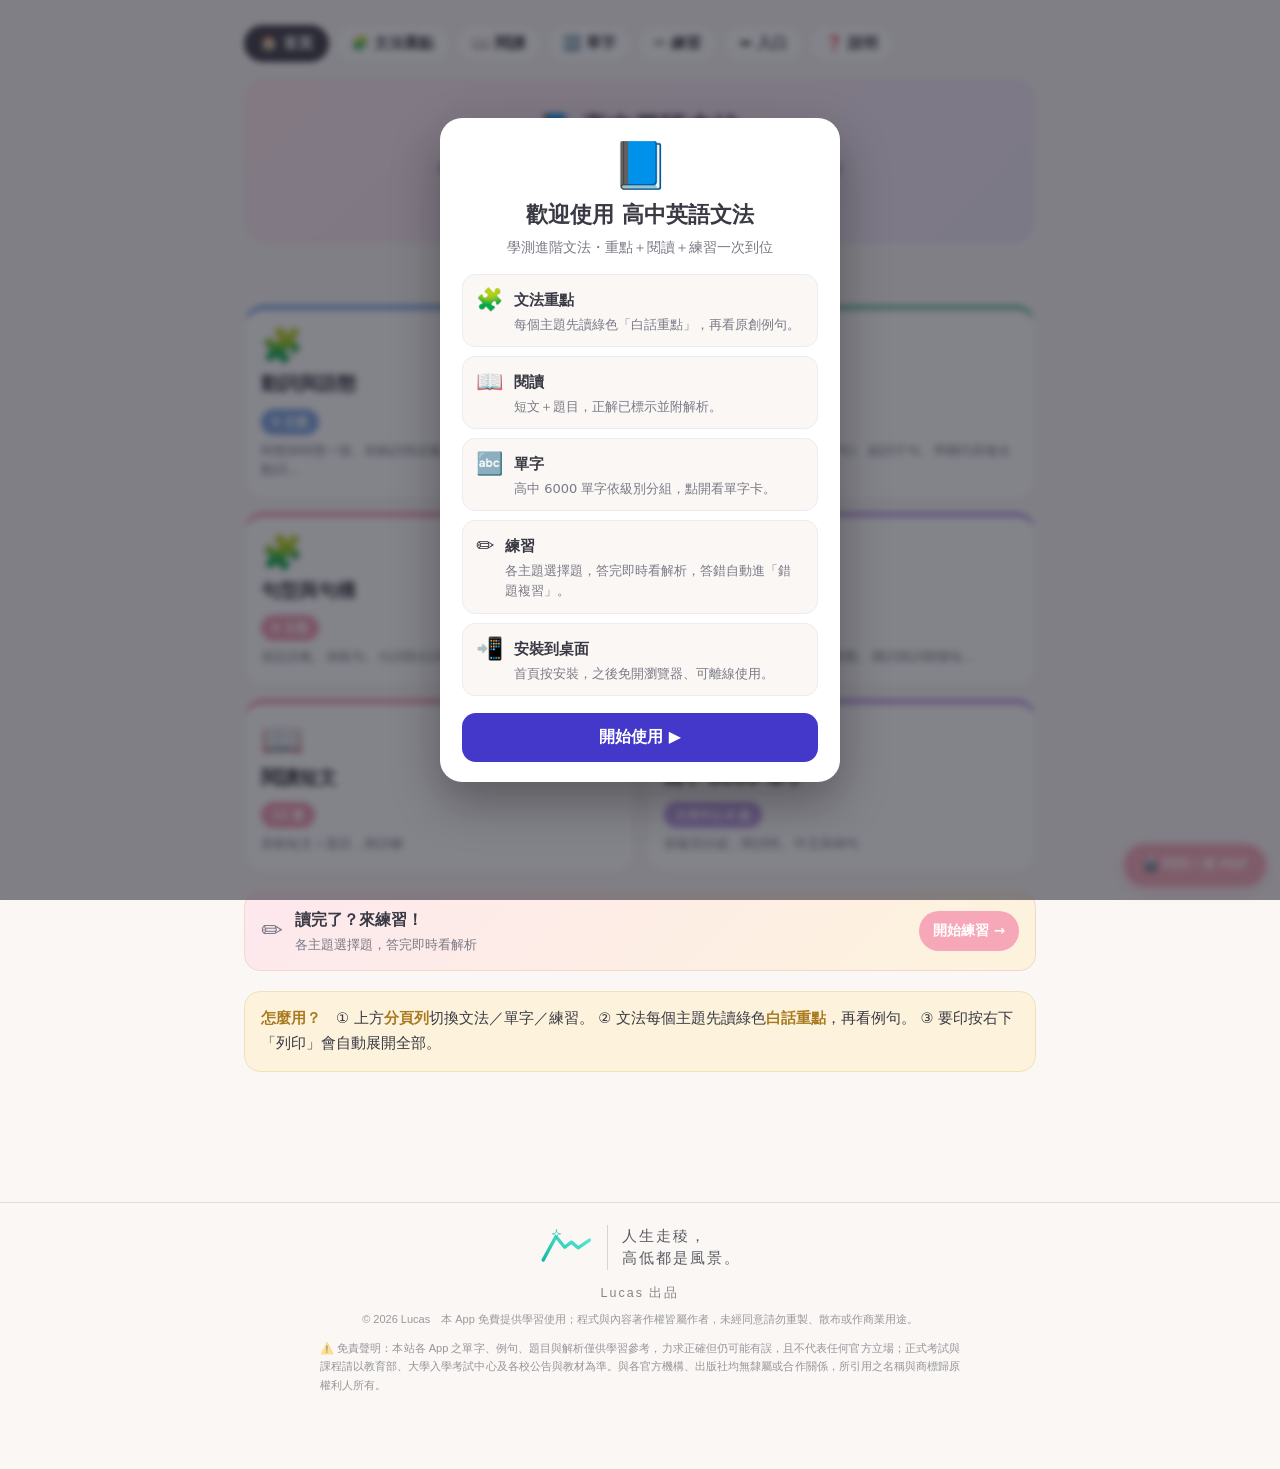
==== index.html @ 630ec519 "後台主進度定為「作答正確率」(寫死，不再靠不穩定的 fallback) Co-Authored-By: Claude Opus 4.8 (1M context) <noreply@anthropic." ====
<!DOCTYPE html>
<html lang="zh-Hant">
<head>
<meta charset="UTF-8">
<meta name="viewport" content="width=device-width, initial-scale=1.0, viewport-fit=cover">
<meta name="theme-color" content="#4338ca">
<link rel="manifest" href="manifest.json">
<meta name="apple-mobile-web-app-capable" content="yes">
<meta name="mobile-web-app-capable" content="yes">
<meta name="apple-mobile-web-app-title" content="高中英語文法">
<link rel="apple-touch-icon" href="apple-touch-icon.png">
<link rel="icon" type="image/png" sizes="192x192" href="icon-192.png">
<title>高中英語文法</title>
<style>
  :root{
    --pink:#f7a8b8; --pink-bg:#fde8ee; --mint:#a8d8c8; --mint-bg:#e4f4ee;
    --blue:#a8c8f0; --blue-bg:#e6eefb; --yellow:#f5d488; --yellow-bg:#fdf3dc;
    --purple:#c9b6e4; --purple-bg:#efe8f8; --ink:#3a3a44; --soft:#7a7a86;
    --line:#ececf0; --card:#ffffff; --bg:#faf7f5;
  }
  *{box-sizing:border-box;-webkit-tap-highlight-color:transparent}
  body{margin:0;background:var(--bg);color:var(--ink);
    font-family:-apple-system,"PingFang TC","Microsoft JhengHei",system-ui,sans-serif;
    line-height:1.75;font-size:16px}
  .wrap{max-width:820px;margin:0 auto;padding:16px 14px calc(80px + env(safe-area-inset-bottom))}
  header.top{text-align:center;padding:26px 16px 20px;
    background:linear-gradient(135deg,var(--pink-bg),var(--purple-bg));
    border-radius:22px;margin-bottom:16px;border:1px solid var(--line)}
  header.top h1{margin:0 0 6px;font-size:26px;letter-spacing:.5px}
  header.top p{margin:2px 0;color:var(--soft);font-size:14px}
  .src{display:inline-block;margin-top:8px;background:#fff;border:1px solid var(--line);
    border-radius:999px;padding:4px 14px;font-size:12.5px;color:var(--soft)}
  .howto{background:var(--yellow-bg);border:1px solid #f0e2b8;border-radius:16px;
    padding:14px 16px;margin-bottom:20px;font-size:14.5px}
  .howto b{color:#a8791e}
  /* section nav */
  nav.toc{display:flex;flex-wrap:wrap;gap:8px;margin-bottom:22px;justify-content:center}
  nav.toc a{text-decoration:none;color:var(--ink);font-size:14px;font-weight:600;
    padding:7px 15px;border-radius:999px;border:1px solid var(--line);background:#fff}
  nav.toc a.g{background:var(--blue-bg)} nav.toc a.p{background:var(--mint-bg)}
  nav.toc a.ph{background:var(--pink-bg)} nav.toc a.v{background:var(--purple-bg)}
  section{margin-bottom:30px}
  .sec-head{display:flex;align-items:center;gap:10px;margin:0 0 14px;padding-bottom:8px;
    border-bottom:3px solid var(--line)}
  .sec-head .ic{font-size:24px}
  .sec-head h2{margin:0;font-size:21px}
  .sec-head .cnt{margin-left:auto;font-size:12.5px;color:var(--soft);
    background:#fff;border:1px solid var(--line);border-radius:999px;padding:3px 11px}
  /* point card = details */
  details.pt{background:var(--card);border:1px solid var(--line);border-radius:16px;
    margin-bottom:11px;overflow:hidden}
  details.pt>summary{list-style:none;cursor:pointer;padding:13px 15px;
    display:flex;align-items:center;gap:10px;font-weight:700;font-size:16.5px}
  details.pt>summary::-webkit-details-marker{display:none}
  .freq{font-size:12px;font-weight:800;color:#fff;border-radius:999px;
    padding:2px 9px;white-space:nowrap}
  .freq.hi{background:#e8788f} .freq.mid{background:#e0a94a} .freq.lo{background:#9db4cf}
  summary .arrow{margin-left:auto;color:var(--soft);transition:transform .2s;font-size:13px}
  details[open] summary .arrow{transform:rotate(90deg)}
  .body{padding:2px 15px 15px}
  .say{background:var(--mint-bg);border-left:4px solid var(--mint);border-radius:8px;
    padding:9px 12px;margin:6px 0 10px;font-size:15px}
  .say b{color:#3d8a70}
  .formula{font-family:"SF Mono",Consolas,monospace;background:#f4f2fb;border:1px dashed var(--purple);
    border-radius:8px;padding:8px 12px;margin:8px 0;font-size:14.5px;color:#5b4a82;font-weight:600}
  .eg{margin:8px 0;padding:9px 12px;background:#fff;border:1px solid var(--line);border-radius:10px;font-size:15px}
  .eg .en{font-size:15.5px}
  .eg .tag{display:inline-block;font-size:11px;color:var(--soft);background:#f5f5f8;
    border-radius:5px;padding:1px 7px;margin-right:6px;vertical-align:middle}
  .ans{background:#fff2b8;border-radius:5px;padding:0 5px;font-weight:800;color:#9a6b00}
  .zh{color:var(--soft);font-size:13.5px;display:block;margin-top:2px}
  .tip{font-size:13.5px;color:#b05b6b;margin-top:8px}
  .tip::before{content:"⚠️ ";}
  /* phrase & vocab tables */
  .grid{display:grid;grid-template-columns:1fr 1fr;gap:9px}
  .chip{background:#fff;border:1px solid var(--line);border-radius:11px;padding:9px 12px;font-size:14.5px}
  .chip b{font-size:15px}
  .chip .zh{margin-top:1px}
  .grp-title{font-weight:800;margin:18px 0 9px;font-size:15px;color:var(--soft)}
  /* phrase / vocab card with example */
  .pcard{background:#fff;border:1px solid var(--line);border-radius:13px;padding:11px 13px;margin-bottom:10px}
  .pterm{font-weight:700;font-size:16px;margin-bottom:5px;display:flex;align-items:baseline;gap:8px;flex-wrap:wrap}
  .pterm .zh{font-size:13.5px;font-weight:500;color:var(--soft);margin:0}
  .pterm .n{font-size:11px;font-weight:800;color:#c98aa0;margin-left:auto}
  .pcard .eg{margin:0;background:var(--pink-bg);border:none;border-left:3px solid var(--pink)}
  .pcard.v .eg{background:var(--purple-bg);border-left-color:var(--purple)}
  .pcard .eg .en{font-size:14.8px}
  .pos{font-size:11px;color:#7a9bd0;font-weight:700;border:1px solid #cfe0f5;border-radius:5px;padding:0 6px;margin-left:2px}
  .ext{font-size:12.5px;color:#8a7bb0;margin-top:5px}
  .ext::before{content:"💡 延伸：";font-weight:700}
  /* compact hard-word list */
  .wlist{display:grid;grid-template-columns:1fr 1fr;gap:8px}
  .wcard{background:#fff;border:1px solid var(--line);border-radius:11px;padding:8px 11px}
  .wcard .wh{display:flex;align-items:baseline;gap:6px;flex-wrap:wrap}
  .wcard .w{font-weight:800;font-size:15.5px}
  .wcard .wp{font-size:11px;color:#7a9bd0;font-weight:700;border:1px solid #cfe0f5;border-radius:4px;padding:0 4px}
  .wcard .wz{font-size:13.8px}
  .wcard .wsrc{margin-left:auto;font-size:10.5px;color:var(--soft);white-space:nowrap}
  .wcard .star{color:#e8788f;font-weight:800}
  .wcard .wex{font-size:12.8px;color:var(--soft);margin-top:3px;font-style:italic;line-height:1.5}
  .cmp{background:var(--blue-bg);border:1px solid #cfe0f5;border-radius:12px;padding:11px 14px;margin-bottom:14px;font-size:14px}
  .cmp b{color:#4a72b0}
  @media(max-width:520px){.wlist{grid-template-columns:1fr}}
  footer{text-align:center;color:var(--soft);font-size:12.5px;margin-top:30px;
    padding-top:16px;border-top:1px solid var(--line)}
  .printbtn{position:fixed;right:14px;bottom:14px;z-index:9;background:var(--pink);
    color:#fff;border:none;border-radius:999px;padding:12px 18px;font-size:14px;font-weight:700;
    box-shadow:0 4px 14px rgba(247,168,184,.5);cursor:pointer}
  @media(max-width:520px){.grid{grid-template-columns:1fr}}
  /* tabbed navigation */
  .tabbar{position:sticky;top:0;z-index:20;display:flex;gap:6px;padding:9px 6px;margin:0 -6px 6px;
    background:rgba(250,247,245,.93);backdrop-filter:blur(10px);-webkit-backdrop-filter:blur(10px);
    border-bottom:1px solid var(--line);overflow-x:auto;scrollbar-width:none}
  .tabbar::-webkit-scrollbar{display:none}
  .tabbar button{flex:0 0 auto;border:1.5px solid var(--line);background:#fff;border-radius:999px;
    padding:8px 15px;font-size:14.5px;font-weight:700;color:var(--ink);cursor:pointer;white-space:nowrap;
    font-family:inherit;transition:all .15s}
  .tabbar button.active{color:#fff;border-color:transparent}
  .tabbar button.active[data-view="home"]{background:var(--ink)}
  .tabbar button.active[data-view="gram"]{background:#7aa5e0}
  .tabbar button.active[data-view="pattern"]{background:#6cbfa4}
  .tabbar button.active[data-view="phrase"]{background:#ef9bb0}
  .tabbar button.active[data-view="vocab"]{background:#b79ae0}
  .view{display:none;animation:fade .25s ease}
  .view.active{display:block}
  @keyframes fade{from{opacity:0;transform:translateY(6px)}to{opacity:1;transform:none}}
  @media(prefers-reduced-motion:reduce){.view{animation:none}}
  .cats{display:grid;grid-template-columns:1fr 1fr;gap:13px;margin-top:20px}
  .cat-tile{border:1px solid var(--line);border-radius:20px;padding:18px 16px;cursor:pointer;background:#fff;
    display:flex;flex-direction:column;gap:6px;transition:transform .13s,box-shadow .13s}
  .cat-tile:hover,.cat-tile:focus-visible{transform:translateY(-4px);box-shadow:0 10px 24px rgba(0,0,0,.08);outline:none}
  .cat-tile .ci{font-size:34px;line-height:1}
  .cat-tile h3{margin:0;font-size:18.5px}
  .cat-tile .cd{margin:0;font-size:12.6px;color:var(--soft);line-height:1.55}
  .cat-tile .badge{align-self:flex-start;font-size:11.5px;font-weight:800;border-radius:999px;padding:3px 11px;color:#fff;margin-top:2px}
  .t-gram{border-top:5px solid #7aa5e0}   .t-gram .badge{background:#7aa5e0}
  .t-pattern{border-top:5px solid #6cbfa4}.t-pattern .badge{background:#6cbfa4}
  .t-phrase{border-top:5px solid #ef9bb0} .t-phrase .badge{background:#ef9bb0}
  .t-vocab{border-top:5px solid #b79ae0}  .t-vocab .badge{background:#b79ae0}
  .backtop{display:inline-block;margin:18px auto 0;color:var(--soft);font-size:13.5px;
    border:1px solid var(--line);border-radius:999px;padding:7px 16px;background:#fff;cursor:pointer;font-family:inherit}
  @media(max-width:400px){.cats{grid-template-columns:1fr}}

  /* ====== 練習模式 ====== */
  .tabbar button.active[data-view="practice"]{background:#e8899f}
  .pr-cta{display:flex;align-items:center;gap:12px;background:linear-gradient(135deg,var(--pink-bg),var(--yellow-bg));
    border:1px solid #f0d9c8;border-radius:16px;padding:14px 16px;margin:18px 0 6px;cursor:pointer}
  .pr-cta .pi{font-size:26px}
  .pr-cta b{font-size:15.5px}.pr-cta span{font-size:12.5px;color:var(--soft);display:block}
  .pr-cta .go{margin-left:auto;background:var(--pink);color:#fff;border-radius:999px;padding:8px 14px;font-weight:800;font-size:13.5px;white-space:nowrap}
  .pr-note{background:#fff;border:1px dashed var(--pink);border-radius:14px;padding:12px 15px;margin:0 0 16px;font-size:14px;display:flex;align-items:center;gap:10px}
  .pr-note button{margin-left:auto;background:var(--pink);color:#fff;border:none;border-radius:999px;padding:8px 15px;font-weight:800;cursor:pointer;font-family:inherit;font-size:13.5px;white-space:nowrap}
  .prcats{display:grid;grid-template-columns:1fr;gap:11px;margin-top:8px}
  .prcat{display:flex;align-items:center;gap:13px;background:#fff;border:1px solid var(--line);border-radius:16px;padding:15px 15px;cursor:pointer;border-left:6px solid var(--pink)}
  .prcat .pci{font-size:28px}.prcat h3{margin:0;font-size:17px}.prcat .pcn{font-size:12.5px;color:var(--soft)}
  .prcat .arrowr{margin-left:auto;color:var(--soft);font-weight:800}
  .units{display:grid;grid-template-columns:1fr 1fr;gap:11px;margin-top:6px}
  .unit{background:#fff;border:1px solid var(--line);border-radius:15px;padding:14px;cursor:pointer;position:relative}
  .unit h4{margin:0 0 3px;font-size:16px}.unit .ur{font-size:12px;color:var(--soft)}
  .unit .done{position:absolute;top:10px;right:12px;font-size:12px;font-weight:800;color:var(--ok)}
  .unit.finished{border-color:#b8e6d2;background:var(--ok-bg)}
  .prog{height:8px;background:var(--line);border-radius:999px;overflow:hidden;margin-bottom:4px}
  .prog>i{display:block;height:100%;background:var(--pink);width:0;transition:width .3s}
  .pmeta{display:flex;justify-content:space-between;font-size:12.5px;color:var(--soft);margin-bottom:12px}
  .passage{background:var(--yellow-bg);border:1px solid #f0e2b8;border-radius:14px;padding:12px 14px;margin-bottom:14px;font-size:14.3px;line-height:1.75;max-height:clamp(160px,44vh,420px);overflow:auto}
  .passage .pg{font-size:11.5px;color:#a8791e;font-weight:800;margin-bottom:5px}
  .qcard{background:#fff;border:1px solid var(--line);border-radius:18px;padding:16px;margin-bottom:14px}
  .qtag{display:inline-block;font-size:11px;font-weight:700;color:var(--soft);background:#f4f4f8;border-radius:6px;padding:2px 9px;margin-bottom:9px}
  .stem{font-size:16.5px;line-height:1.85;margin-bottom:6px}
  .opts{display:grid;gap:9px;margin-top:12px}
  .opt{display:flex;gap:10px;align-items:flex-start;background:#fff;border:1.5px solid var(--line);border-radius:13px;padding:11px 13px;cursor:pointer;font-size:15.5px;text-align:left;font-family:inherit;color:var(--ink);transition:all .12s}
  .opt:hover{border-color:var(--pink)}
  .opt .lab{font-weight:800;color:var(--soft);flex:0 0 auto}
  .opt.ok{border-color:var(--ok);background:var(--ok-bg)}.opt.ok .lab{color:var(--ok)}
  .opt.no{border-color:var(--no);background:var(--no-bg)}.opt.no .lab{color:var(--no)}
  .opt.sel{border-color:var(--pink);background:var(--pink-bg)}
  .opt.dis{cursor:default}
  .word{cursor:pointer;border-radius:3px;padding:0 1px}
  .word.marked{background:#ffe08a;box-shadow:inset 0 -2px 0 #f5c33b}
  .fb{margin-top:12px;border-radius:12px;padding:11px 13px;font-size:14.3px;display:none;line-height:1.7}
  .fb.show{display:block}
  .fb.good{background:var(--ok-bg);border:1px solid #b8e6d2}.fb.bad{background:var(--no-bg);border:1px solid #f6c6d0}
  .fb .kp{font-weight:800;font-size:12.5px;color:var(--soft);margin-bottom:3px}
  .btnrow{display:flex;gap:10px;margin-top:14px}
  .btn{flex:1;border:none;border-radius:14px;padding:14px;font-size:16px;font-weight:800;cursor:pointer;font-family:inherit}
  .btn.primary{background:var(--pink);color:#fff}
  .btn.ghost{background:#fff;border:1px solid var(--line);color:var(--ink);flex:0 0 auto;padding:14px 18px}
  .scorebox{text-align:center;background:#fff;border:1px solid var(--line);border-radius:20px;padding:22px;margin-bottom:16px}
  .scorebox .big{font-size:42px;font-weight:900;color:var(--pink)}.scorebox .sub{color:var(--soft);font-size:14px}
  .rev{background:#fff;border:1px solid var(--line);border-radius:14px;padding:13px 14px;margin-bottom:10px}
  .rev .rh{display:flex;gap:8px;align-items:center;font-size:14px;margin-bottom:5px}
  .rev .mark{font-weight:900}.rev .mark.ok{color:var(--ok)}.rev .mark.no{color:var(--no)}
  .rev .rq{font-size:15px;margin:4px 0}.rev .ra{font-size:13.5px;color:var(--soft)}
  .rev .rex{font-size:13.8px;background:var(--blue-bg);border-radius:9px;padding:9px 11px;margin-top:7px;line-height:1.7}
  .rev .kp{font-size:11.5px;font-weight:800;color:var(--soft);margin-bottom:3px}
  .empty{text-align:center;color:var(--soft);padding:36px 20px;font-size:15px}
  .toast{position:fixed;left:50%;bottom:24px;transform:translateX(-50%);background:var(--ink);color:#fff;padding:10px 18px;border-radius:999px;font-size:14px;opacity:0;transition:opacity .3s;pointer-events:none;z-index:50}
  .toast.show{opacity:.95}
  .topbar{display:flex;align-items:center;gap:10px;margin-bottom:12px;min-height:38px}
  .topbar h2{font-size:18px;margin:0}
  .back{border:1px solid var(--line);background:#fff;border-radius:999px;padding:9px 16px;min-height:40px;font-size:14px;font-weight:700;cursor:pointer;font-family:inherit;color:var(--ink);white-space:nowrap}
  .back:hover{background:var(--pink-bg)}
  body.quizzing .tabbar{display:none}
  :root{--ok:#4bb48a;--ok-bg:#e2f5ec;--no:#e8788f;--no-bg:#fdeaee}
  @media print{.pr-cta,.pr-note,#v-practice{display:none!important}}

  /* ---- print ---- */
  @media print{
    .tabbar{display:none!important} .view{display:block!important} .cats{display:none!important} .backtop{display:none!important}
    body{background:#fff;font-size:11.5pt;line-height:1.5}
    .wrap{max-width:100%;padding:0}
    .printbtn,nav.toc{display:none!important}
    header.top{background:none;border:none;border-bottom:2px solid #000;border-radius:0;padding:6px 0 10px}
    .howto{background:none;border:1px solid #999}
    details.pt{break-inside:avoid;border:1px solid #bbb;border-radius:6px;margin-bottom:7px}
    details.pt>summary .arrow{display:none}
    .body{display:block!important}
    .say{background:#f2f2f2;border-left:3px solid #777}
    .formula{background:#f6f6f6;border:1px dashed #999;color:#000}
    .ans{background:none;text-decoration:underline;text-decoration-thickness:2px}
    section{break-inside:auto} .sec-head{break-after:avoid}
    .freq{color:#000;background:none!important;border:1px solid #000}
  }
  #installBar:empty{display:none}
  #installBar .install-btn{display:block;width:100%;border:0;border-radius:14px;padding:13px 15px;font-size:15px;font-weight:800;cursor:pointer;background:#e84393;color:#fff;box-shadow:0 6px 16px rgba(232,67,147,.32)}
  #installBar .install-btn.sec{background:#fde8ee;color:#c62b72}
  #installBar .install-tip{background:#fff7e6;border:1px solid #ffe0a3;border-radius:14px;padding:13px;font-size:13px;line-height:1.85;color:#5a4a1a}
  #installBar .install-x{display:inline-block;margin-top:6px;color:#c62b72;font-weight:800;cursor:pointer}
  .wtap{cursor:pointer;border-radius:3px;transition:background .15s}
  .wtap:active{background:#ffe9a8}
  .wtap.wdone{background:#fff2c9;box-shadow:inset 0 -2px 0 #f5c518}
  .wtip{font-size:12px;color:var(--soft);background:#fffbe9;border:1px dashed #ecd98a;border-radius:9px;padding:6px 9px;margin-bottom:10px}
  .qcard .opt{cursor:pointer}
  .qcard .opt.sel{border-color:var(--blue);background:#eef2ff;font-weight:700}
  .rd-check{width:100%;border:0;border-radius:13px;padding:13px;font-size:15px;font-weight:800;color:#fff;background:#27ae60;cursor:pointer;margin:6px 0 4px;font-family:inherit}
  .rd-score{text-align:center;font-weight:800;color:#1e8e4e;background:#e7f8ee;border-radius:12px;padding:12px;margin:6px 0 4px;font-size:14.5px}

  #installBar:empty{display:none}
  #installBar .install-btn{display:block;width:100%;border:0;border-radius:14px;padding:13px 15px;font-size:15px;font-weight:800;cursor:pointer;background:#4338ca;color:#fff;box-shadow:0 6px 16px rgba(67,56,202,.28)}
  #installBar .install-btn.sec{background:#e6e6fb;color:#3f38b8}
  #installBar .install-tip{background:#fff7e6;border:1px solid #ffe0a3;border-radius:14px;padding:13px;font-size:13px;line-height:1.85;color:#5a4a1a}
  #installBar .install-x{display:inline-block;margin-top:6px;color:#3f38b8;font-weight:800;cursor:pointer}

  .helpbtn{flex:0 0 auto;border:1.5px solid var(--line);background:#fff;border-radius:999px;padding:8px 13px;font-size:14.5px;font-weight:700;color:var(--ink);cursor:pointer;font-family:inherit}
  .wc-overlay{position:fixed;inset:0;background:rgba(30,30,42,.55);-webkit-backdrop-filter:blur(3px);backdrop-filter:blur(3px);z-index:100;display:none;align-items:center;justify-content:center;padding:18px}
  .wc-overlay.show{display:flex}
  .wc-card{background:#fff;border-radius:22px;max-width:400px;width:100%;padding:24px 22px 20px;box-shadow:0 20px 50px rgba(0,0,0,.32);max-height:88vh;overflow:auto;animation:wcIn .25s ease}
  @keyframes wcIn{from{opacity:0;transform:translateY(12px) scale(.98)}to{opacity:1;transform:none}}
  .wc-emoji{font-size:46px;text-align:center;line-height:1}
  .wc-card h2{text-align:center;margin:8px 0 2px;font-size:22px}
  .wc-sub{text-align:center;color:var(--soft);font-size:14px;margin-bottom:16px;line-height:1.5}
  .wc-step{display:flex;gap:11px;align-items:flex-start;background:var(--bg);border:1px solid var(--line);border-radius:13px;padding:11px 13px;margin-bottom:9px}
  .wc-step .wc-i{font-size:22px;flex:0 0 auto;line-height:1.3}
  .wc-step b{font-size:15px}.wc-step>div>div{font-size:13px;color:var(--soft);line-height:1.55;margin-top:1px}
  .wc-start{width:100%;border:0;border-radius:14px;padding:14px;font-size:16px;font-weight:800;color:#fff;background:#4338ca;cursor:pointer;margin-top:8px;font-family:inherit}
</style>
</head>
<body>
<div class="wrap">
<div class="tabbar">
  <button data-view="home">🏠 首頁</button>
  <button data-view="gram">🧩 文法重點</button>
  <button data-view="reading">📖 閱讀</button>
  <button data-view="vocab">🔤 單字</button>
  <button data-view="practice">✏️ 練習</button>
  <button class="helpbtn" onclick="location.href='https://fullmodel-star.github.io/english-hub/'" aria-label="回入口">⬅ 入口</button>
  <button class="helpbtn" onclick="showWelcome()" aria-label="使用說明">❓ 說明</button>
</div>
<div class="wc-overlay" id="welcome"><div class="wc-card"><div class="wc-emoji">📘</div><h2>歡迎使用 高中英語文法</h2><div class="wc-sub">學測進階文法・重點＋閱讀＋練習一次到位</div><div class="wc-step"><span class="wc-i">🧩</span><div><b>文法重點</b><div>每個主題先讀綠色「白話重點」，再看原創例句。</div></div></div><div class="wc-step"><span class="wc-i">📖</span><div><b>閱讀</b><div>短文＋題目，正解已標示並附解析。</div></div></div><div class="wc-step"><span class="wc-i">🔤</span><div><b>單字</b><div>高中 6000 單字依級別分組，點開看單字卡。</div></div></div><div class="wc-step"><span class="wc-i">✏️</span><div><b>練習</b><div>各主題選擇題，答完即時看解析，答錯自動進「錯題複習」。</div></div></div><div class="wc-step"><span class="wc-i">📲</span><div><b>安裝到桌面</b><div>首頁按安裝，之後免開瀏覽器、可離線使用。</div></div></div><button class="wc-start" onclick="closeWelcome()">開始使用 ▶</button></div></div>

<div class="view active" id="v-home">
  <header class="top">
    <h1>📘 高中英語文法</h1>
    <p>學測進階文法 <b>18 主題</b>・每個主題白話重點＋原創例句＋即時練習</p>
    <span class="src">內容 AI 原創・依高中課綱與學測範圍編寫・非任何出版社教材</span>
  </header>
  <div id="installBar" style="margin:10px 0"></div>
  <p style="text-align:center;color:var(--soft);font-size:14.5px;margin:2px 0 4px">👇 點一類開始複習</p>
  <div class="cats"><div class="cat-tile t-gram" data-view="gram" tabindex="0" role="button" aria-label="動詞與語態"><span class="ci">🧩</span><h3>動詞與語態</h3><span class="badge">5 主題</span><p class="cd">時態與時態一致、助動詞與語氣、進階被動語態、使役與感官動詞…</p></div><div class="cat-tile t-pattern" data-view="gram" tabindex="0" role="button" aria-label="子句"><span class="ci">🧩</span><h3>子句</h3><span class="badge">4 主題</span><p class="cd">名詞子句、形容詞子句(關係子句)、副詞子句、準關代與複合關代…</p></div><div class="cat-tile t-phrase" data-view="gram" tabindex="0" role="button" aria-label="句型與句構"><span class="ci">🧩</span><h3>句型與句構</h3><span class="badge">6 主題</span><p class="cd">假設語氣、倒裝句、分詞與分詞構句、比較句進階…</p></div><div class="cat-tile t-vocab" data-view="gram" tabindex="0" role="button" aria-label="詞類與用法"><span class="ci">🧩</span><h3>詞類與用法</h3><span class="badge">3 主題</span><p class="cd">主詞動詞一致、介系詞與慣用搭配、構詞與詞類變化…</p></div>
    <div class="cat-tile t-phrase" data-view="reading" tabindex="0" role="button" aria-label="閱讀"><span class="ci">📖</span><h3>閱讀短文</h3><span class="badge">12 篇</span><p class="cd">原創短文＋題目，附詳解</p></div>
    <div class="cat-tile t-vocab" data-view="vocab" tabindex="0" role="button" aria-label="單字">
      <span class="ci">🔤</span><h3>高中 6000 單字</h3><span class="badge">大考中心 6 級</span>
      <p class="cd">依級別分組，附詞性、中文與例句</p></div>
  </div>
  <div class="pr-cta" data-view="practice" tabindex="0" role="button">
    <span class="pi">✏️</span><div><b>讀完了？來練習！</b><span>各主題選擇題，答完即時看解析</span></div>
    <span class="go">開始練習 →</span>
  </div>
  <div class="howto" style="margin-top:20px">
    <b>怎麼用？</b>　① 上方<b>分頁列</b>切換文法／單字／練習。
    ② 文法每個主題先讀綠色<b>白話重點</b>，再看例句。
    ③ 要印按右下「列印」會自動展開全部。
  </div>
</div>

<div class="view" id="v-gram"><div id="gramBody"></div>
  <div style="text-align:center"><button class="backtop" data-view="home">🏠 回首頁</button></div></div>

<div class="view" id="v-reading"><div class="sec-head"><span class="ic">📖</span><h2>閱讀短文</h2><span class="cnt">12 篇</span></div><div class="cmp">點開每篇載入文章與題目，正解已標示並附解析。</div><div id="readingBody"></div><div style="text-align:center"><button class="backtop" data-view="home">🏠 回首頁</button></div></div>

<div class="view" id="v-vocab">
  <div class="sec-head"><span class="ic">🔤</span><h2>高中 6000 單字</h2><span class="cnt">6005 字</span></div>
  <div class="cmp">依大考中心 6 級分組，點開級別載入單字卡（含詞性、中文、例句）。</div>
  <div id="vocabBody"></div>
  <div style="text-align:center"><button class="backtop" data-view="home">🏠 回首頁</button></div></div>

<div class="view" id="v-practice"><div id="practiceBody"></div></div>

<button class="printbtn" onclick="window.print()">🖨️ 列印 / 存 PDF</button>
<div class="toast" id="toast"></div>
</div>
<script>(function(){if(window.EngReview)return;
var WK='engreview.wrong',VK='engreview.words',APP={"id": "enghs", "name": "高中英語文法"};
function load(k){try{return JSON.parse(localStorage.getItem(k)||'{}')}catch(e){return{}}}
function save(k,o){try{localStorage.setItem(k,JSON.stringify(o))}catch(e){}}
function hash(s){var h=0,i;for(i=0;i<s.length;i++){h=(h*31+s.charCodeAt(i))|0}return(h>>>0).toString(36)}
function now(){return Date.now()}
var BOX=[0,1,3,7,16,40];
function addWrong(r){var w=load(WK);var id=hash((r.app||APP.id)+'|'+r.stem+'|'+(r.options||[]).join('~'));var e=w[id]||{id:id,first:now(),n:0};
 e.app=r.app||APP.id;e.appName=r.appName||APP.name;e.cat=r.cat||'其他';e.stem=r.stem;e.options=r.options;e.your=r.your;e.ans=r.ans;e.expl=r.expl||'';
 e.box=0;e.streak=0;e.due=now();e.n=(e.n||0)+1;e.ts=now();w[id]=e;save(WK,w);}
function graded(id,ok){var w=load(WK),e=w[id];if(!e)return;if(ok){e.streak=(e.streak||0)+1;e.box=Math.min((e.box||0)+1,BOX.length-1);if(e.streak>=2){delete w[id];save(WK,w);return;}e.due=now()+BOX[e.box]*86400000;}else{e.streak=0;e.box=0;e.due=now();}e.ts=now();w[id]=e;save(WK,w);}
function addWord(word,zh,pos,cat){var v=load(VK),k=String(word||'').toLowerCase().trim();if(!k)return false;
 if(!v[k]){v[k]={word:word,zh:zh||'（待查）',pos:pos||'',app:APP.id,appName:APP.name,cat:cat||'',box:0,streak:0,due:now(),ts:now()};save(VK,v);return true;}
 else{if((!v[k].zh||v[k].zh==='（待查）')&&zh){v[k].zh=zh;save(VK,v);}return false;}}
function setWordZh(word,zh){var v=load(VK),k=String(word).toLowerCase();if(v[k]){v[k].zh=zh;v[k].box=0;save(VK,v);}}
function wordGraded(word,ok){var v=load(VK),k=String(word).toLowerCase(),e=v[k];if(!e)return;if(ok){e.streak=(e.streak||0)+1;e.box=Math.min((e.box||0)+1,BOX.length-1);if(e.streak>=2){e.mastered=1;}e.due=now()+BOX[e.box]*86400000;}else{e.streak=0;e.box=0;e.mastered=0;e.due=now();}save(VK,v);}
function removeWord(word){var v=load(VK);delete v[String(word).toLowerCase()];save(VK,v);}
function cnt(o,due){var n=0,k;for(k in o){if(!due||o[k].due<=now())n++;}return n;}
window.EngReview={app:APP,addWrong:addWrong,graded:graded,addWord:addWord,setWordZh:setWordZh,wordGraded:wordGraded,removeWord:removeWord,
 wrong:function(){return load(WK)},words:function(){return load(VK)},
 wrongCount:function(d){return cnt(load(WK),d)},wordCount:function(d){return cnt(load(VK),d)}};
})();</script>
<script>const DATA={"groups":[{"name":"動詞與語態","topics":[{"key":"tense","label":"時態與時態一致","qCount":35,"note":{"title":"時態與時態一致","summary":"英文的時態不只是「動作發生在何時」，更牽涉到「動作之間的先後」與「整句時態要彼此呼應」。本單元帶你掌握學測必考的六大重點：現在／過去完成進行式(has/had been V-ing)、敘述時態一致(sequence of tenses)、未來完成式(will have p.p.)、時間與條件副詞子句用『現在式』代替未來、過去完成與過去簡單的先後關係、以及 by the time 引導的時態搭配。只要抓住『主要子句決定基準時間，附屬子句配合它前後移動』這個核心觀念，時態就不再是死背，而是有邏輯可循。","sections":[{"h":"完成進行式:has / had been V-ing(強調『持續』)","body":"現在完成進行式 has/have been V-ing 用來強調一個動作『從過去某點持續到現在(且常常還在進行或剛結束)』，重點在『持續的過程或它造成的現在影響』。過去完成進行式 had been V-ing 則把這種持續往前推,表示『在過去某時間點之前,一直持續著的動作』。和單純完成式(has done)相比,完成進行式更凸顯『時間長度』與『持續性』。","examples":["I have been preparing for the exam since last month, so I feel exhausted. 我從上個月就一直在準備考試,所以覺得筋疲力盡。","She had been waiting for the bus for half an hour when it finally came. 公車終於來時,她已經等了半個小時。","My eyes hurt because I have been staring at the screen all day. 我的眼睛好痛,因為我一整天都盯著螢幕。"]},{"h":"敘述時態一致(Sequence of Tenses)","body":"當主要子句是過去式(said, told, thought, knew...)時,後面 that 子句的時態通常要『往過去挪一格』以保持一致:現在→過去(is→was)、現在完成/過去→過去完成(has done/did→had done)、will→would。但有一個重要例外:如果子句陳述的是『不變的真理、科學事實或習慣性事實』,則保留現在式。","examples":["He said that he was busy that day. 他說他那天很忙。(is→was)","The teacher told us that water boils at 100 degrees Celsius. 老師告訴我們水在攝氏一百度沸騰。(真理保留現在式)","She explained that she had already finished the project. 她解釋說她已經完成了那個專案。(過去完成表更早)"]},{"h":"未來完成式:will have + p.p.","body":"未來完成式 will have + 過去分詞,表示『到未來某個時間點之前,某動作已經完成』。常與 by + 未來時間、by the time + 現在式子句連用。若要強調到未來某點為止『持續了多久』,可用未來完成進行式 will have been V-ing。","examples":["By the time you arrive, I will have finished cooking dinner. 等你到的時候,我已經把晚餐煮好了。","By 2030, engineers will have built the new high-speed rail. 到二○三○年,工程師將已建好新的高速鐵路。","Next month, I will have been learning English for ten years. 到下個月,我學英文就滿十年了。"]},{"h":"時間/條件副詞子句:用現在式表未來","body":"在 when, before, after, until, as soon as, once(時間)以及 if, unless(條件)所引導的副詞子句中,即使指的是未來,也要用『現在簡單式』代替 will,用『現在完成式』代替 will have done。主要子句才用 will。這是台灣學生最常錯的地方——千萬別在這些子句裡放 will。","examples":["When he comes back, I will give him the message. 等他回來,我會把留言轉告他。(comes 不是 will come)","We won't start the meeting until everyone arrives. 大家都到之前,我們不會開始開會。","As soon as I have saved enough money, I will travel around the world. 一旦我存夠了錢,我就要環遊世界。"]},{"h":"過去完成 vs 過去簡單:標記先後","body":"當過去發生了兩件事,『先發生』的用過去完成式(had + p.p.),『後發生』的用過去簡單式,藉此清楚標記時間先後。常見連接詞:before, after, when, by the time。若用 before/after 已經明確點出先後,有時可省略過去完成而全用過去式,但『先發生的動作若要強調在前』仍以過去完成最保險。","examples":["When I got to the platform, the train had already left. 我到月台時,火車已經開走了。(火車先走)","She had studied French before she moved to Paris. 她搬到巴黎之前就學過法文了。","After the guests had left, we cleaned up the living room. 客人離開後,我們清理了客廳。"]},{"h":"by the time 的時態搭配","body":"by the time(到...的時候)引導的是時間副詞子句,規則要看主要子句指向過去還是未來:(1)談未來:by the time 子句用『現在式』,主要子句用『未來完成式 will have done』。(2)談過去:by the time 子句用『過去簡單式』,主要子句用『過去完成式 had done』。掌握『子句時態較單純,主要子句用完成式表更早完成』即可。","examples":["By the time the movie starts, we will have bought the popcorn. 電影開演前,我們就會買好爆米花。(未來)","By the time the firefighters arrived, the house had burned down. 消防員抵達時,房子已經燒毀了。(過去)","By the time you finish high school, you will have taken dozens of exams. 你高中畢業前,將已經考過幾十次試。"]}],"mistakes":["誤:When he will come, I will tell him. → 正:When he comes, I will tell him.(時間副詞子句用現在式代替未來)","誤:By the time we arrived, the concert already started. → 正:By the time we arrived, the concert had already started.(過去兩動作,先發生的用過去完成式)","誤:He said that the sun rose in the east. → 正:He said that the sun rises in the east.(不變真理保留現在式,不隨主句變過去)","誤:I have waited for two hours and I am still tired. → 正:I have been waiting for two hours.(強調持續過程用完成進行式)","誤:By next year I will finish this course. → 正:By next year I will have finished this course.(by + 未來時間點,表已完成用未來完成式)"],"tip":"口訣:『主句作主,子句配合;when/if 裡不放 will,先發生的加 had。』——主要子句定基準,附屬子句往前後靠。","topicKey":"tense"}},{"key":"modal","label":"助動詞與語氣","qCount":33,"note":{"title":"助動詞與語氣","summary":"助動詞不只表能力或義務，更是英語中「說話者態度」的核心工具。本單元聚焦兩大主軸：一是用 must / may / might / can't 對現在與過去做「推測」，其中過去推測要用「助動詞 + have + p.p.」；二是用 should have / must have / needn't have 表達過去的「後悔、責備與其實不必」。此外整理易混淆的 would rather（+過去式假設）、had better（勸告警告）、used to vs be/get used to（過去習慣 vs 習慣於），以及 need 與 dare 的助動詞用法。掌握這些，就能精準表達確定程度與情緒語氣，是學測文法與閱讀的高頻考點。","sections":[{"h":"一、對「現在」的推測：must / may / might / can't be","body":"依把握程度由高到低：must be（一定是，肯定推測）＞may/might be（可能是，不確定）＞can't be（不可能是，否定推測）。注意否定的肯定推測用 can't，而非 mustn't；mustn't 是「禁止」，不是推測。這些後面都接原形動詞或 be。","examples":["The office is dark; everyone must be gone. 辦公室黑漆漆的，大家一定都走了。","She isn't answering — she may be in a meeting. 她沒接電話，可能正在開會。","That can't be his real name; it sounds fake. 那不可能是他的真名，聽起來很假。"]},{"h":"二、對「過去」的推測：助動詞 + have + p.p.","body":"要推測「過去發生的事」，就把 be 換成 have + 過去分詞：must have p.p.（過去一定…）、may/might have p.p.（過去可能…）、can't have p.p.（過去不可能…）。這是學測最愛考的結構，關鍵在於句中通常有過去的線索（如已完成的動作、殘留的證據）。","examples":["The ground is wet; it must have rained last night. 地面是濕的，昨晚一定下過雨。","He might have missed the bus; that's why he's late. 他可能沒趕上公車，所以才遲到。","She can't have finished the whole book in one hour. 她不可能一小時就讀完整本書。"]},{"h":"三、後悔與責備：should have / needn't have / must have p.p.","body":"should have + p.p. 表「過去該做卻沒做」（懊悔或責備）；shouldn't have + p.p. 表「過去不該做卻做了」；needn't have + p.p. 表「過去做了其實不必做的事」。三者都在檢討已經發生、無法改變的過去，情緒色彩濃厚。","examples":["You should have studied harder for the test. 你考試前該更用功的。","I shouldn't have said those hurtful words. 我不該說那些傷人的話。","You needn't have bought so much; we already had food. 你不必買那麼多，我們本來就有食物了。"]},{"h":"四、選擇與勸告：would rather、had better","body":"would rather + 原形＝寧願（做某事）；表達對「別人」的期望時用 would rather + 主詞 + 過去式（假設語氣），如 I'd rather you didn't。had better + 原形＝最好（帶勸告與警告），否定為 had better not；常搭配 or 表「否則」。兩者都是助動詞片語，後接原形。","examples":["I would rather walk than wait for the late bus. 我寧願走路也不要等誤點的公車。","I'd rather you didn't tell anyone about this. 我寧願你別把這件事告訴任何人。","You'd better hurry, or you'll be late for class. 你最好快一點，否則上課要遲到了。"]},{"h":"五、過去習慣 vs 習慣於：used to、be/get used to","body":"used to + 原形＝過去經常（現在已不然），否定 didn't use to；be used to + V-ing/名詞＝已經習慣於某狀態；get/become used to + V-ing＝逐漸習慣。關鍵差異：used to 後接原形講「過去的習慣」，而 be used to 的 to 是介系詞，後接動名詞講「適應、習慣」。","examples":["I used to play basketball every day after school. 我以前放學後每天打籃球。","She is used to studying late at night. 她已經習慣熬夜念書。","It takes time to get used to a new environment. 適應新環境需要時間。"]},{"h":"六、need 與 dare 的助動詞用法","body":"need 與 dare 可作助動詞（主要用於否定與疑問）：needn't + 原形＝不必；needn't have + p.p.＝過去其實不必；dare not / daren't + 原形＝不敢。它們也能當一般動詞（need to、dare to），但作助動詞時後面直接接原形、不加 to。","examples":["You needn't worry; everything is under control. 你不必擔心，一切都在掌握中。","He dared not look his father in the eye. 他不敢正視父親的眼睛。","We needn't have rushed; the train was delayed anyway. 我們其實不必趕，火車反正誤點了。"]}],"mistakes":["誤：It must rained last night. → 正：It must have rained last night.（推測過去要用 must have + p.p.，不能只加過去式）","誤：He can't be at school yesterday. → 正：He can't have been at school yesterday.（過去的否定推測用 can't have p.p.）","誤：I'm used to get up early.／She used to getting up early. → 正：I'm used to getting up early.（習慣於接 V-ing）／She used to get up early.（過去習慣接原形）","誤：You mustn't be tired after the long trip. → 正：You must be tired after the long trip.（肯定推測用 must be；mustn't 是禁止，不是推測）","誤：I would rather to stay home.／I'd rather you don't go. → 正：I would rather stay home.（接原形）／I'd rather you didn't go.（對他人期望用過去式假設）"],"tip":"推測看時間軸：講「現在」用「助動詞 + be」，講「過去」一律「助動詞 + have + p.p.」；把握程度 must ＞ may/might ＞ can't。","topicKey":"modal"}},{"key":"voice","label":"進階被動語態","qCount":35,"note":{"title":"進階被動語態","summary":"被動語態不只是「be + 過去分詞」而已。到了學測程度，你會遇到六大進階變化：使役與感官動詞被動時「消失的 to 要回來」、授與動詞的雙受詞可以有兩種被動寫法、片語動詞被動時介系詞絕不能掉、by 以外的固定介系詞搭配(known for/as/to、filled with)、傳聞句型 It is said that.../be said to，以及完成式與情態的被動(have been done、must have been done)。掌握這些規則，長難句的閱讀與寫作都會更精準。","sections":[{"h":"使役與感官動詞被動——消失的 to 要回來","body":"make、see、hear、watch、feel 等在主動時後面接「原形動詞」(make sb do、see sb do)，但變成被動時，原本省略的 to 必須『還原』，變成 be made/seen/heard to + 原形。感官動詞若強調動作正在進行，被動可保留 V-ing。此外 let 沒有被動形，通常改用 be allowed to。","examples":["The coach made us run ten laps. → We were made to run ten laps. 教練逼我們跑十圈。","Someone saw him leave the lab. → He was seen to leave the lab. 有人看見他離開實驗室。","My parents let me travel alone. → I am allowed to travel alone. 我父母讓我獨自旅行。"]},{"h":"授與動詞雙受詞的兩種被動","body":"give、send、offer、teach、show、tell 等有兩個受詞(間接的人 + 直接的物)，兩者都能當被動主詞，因此有兩種被動句。以『物』當主詞時，後面接人要加介系詞 to(或 for)；以『人』當主詞時，直接接物，不需要介系詞。","examples":["The teacher gave me some advice. → I was given some advice. / Some advice was given to me. 老師給我一些建議。","They offered her the job. → She was offered the job. 他們提供她這份工作。","Grandpa told us a story. → We were told a story. 爺爺講了個故事給我們聽。"]},{"h":"片語動詞被動——介系詞不能掉","body":"look after、take care of、laugh at、listen to、deal with、look up to 等片語動詞要當成一個整體。變成被動時，後面的介系詞或副詞不可以省略，必須緊跟在過去分詞之後。這是台灣學生最常漏掉的地方。","examples":["Everyone laughed at his mistake. → His mistake was laughed at. 他的錯誤被大家嘲笑。","A nurse takes care of the patients. → The patients are taken care of. 病患受到照顧。","Students look up to that professor. → That professor is looked up to. 那位教授受學生景仰。"]},{"h":"by 以外的介系詞——固定搭配要背熟","body":"被動的動作者通常用 by，但有一群動詞是固定搭配別的介系詞：be known for(因某特色而聞名)、be known as(以某身分著稱)、be known to(為某人所知)；還有 be filled with(充滿)、be covered with(覆蓋)、be made of/from(由…製成)、be interested in、be satisfied with、be crowded with 等。這些介系詞不能隨便換成 by。","examples":["Tainan is known for its delicious food. 台南以美食聞名。","Jay Chou is known as the King of Mandopop. 周杰倫以華語流行樂天王著稱。","The glass was filled with fresh orange juice. 玻璃杯裝滿新鮮柳橙汁。"]},{"h":"It is said that... 與 be said to——傳聞句型","body":"要表達『據說、據信、據報導』有兩種寫法：一是 It is said/believed/reported that + 完整子句；二是把子句主詞提前，變成『主詞 + be said/believed/reported to + 原形』。若傳聞的內容比主要動詞更早發生，to 之後要用『have + 過去分詞』來表達較早的時間。","examples":["It is said that she speaks five languages. = She is said to speak five languages. 據說她會說五種語言。","It is believed that the castle was built in 1600. = The castle is believed to have been built in 1600. 據信這座城堡建於一六〇〇年。","It is reported that the star has left the country. = The star is reported to have left the country. 據報導那位明星已離開該國。"]},{"h":"完成式與情態的被動","body":"完成式被動 = have/has/had been + 過去分詞；情態動詞被動 = 情態助動詞 + be + 過去分詞；情態完成被動(對過去的推測) = 情態 + have been + 過去分詞。進行式被動則用 be being + 過去分詞(is being cleaned)。關鍵是別漏掉那個 been。","examples":["They have repaired the road. → The road has been repaired. 這條路已被修好。","Someone must have stolen my bike. → My bike must have been stolen. 我的腳踏車一定被偷了。","The classroom is being cleaned right now. 教室現在正被打掃。"]}],"mistakes":["誤：He was made work harder. → 正：He was made to work harder.(使役動詞變被動，被省略的 to 要還原)","誤：The baby is taken care. → 正：The baby is taken care of.(片語動詞被動時介系詞 of 不能掉)","誤：Jade Mountain is known as its sunrise. → 正：Jade Mountain is known for its sunrise.(因某特色聞名要用 for，known as 是接身分)","誤：The bridge has built since 2020. → 正：The bridge has been built since 2020.(完成式被動必須是 has been + 過去分詞)"],"tip":"口訣:主動省 to、被動 to 回來;片語別掉介系詞;傳聞比主句更早,就用 to have + 過去分詞。","topicKey":"voice"}},{"key":"causative","label":"使役與感官動詞","qCount":36,"note":{"title":"使役與感官動詞","summary":"使役動詞（make/have/let/get）和感官動詞（see/hear/watch/feel/notice...）是學測與段考的高頻文法。核心在於：後面接的「受詞補語」該用『原形動詞』、『to + 原形』、『現在分詞 V-ing』還是『過去分詞 p.p.』。判斷關鍵有三個：(1) 是哪一個動詞—make/have/let 接原形、get 接 to V；(2) 受詞和後面動作是主動還是被動—主動用原形/V-ing，被動用 p.p.；(3) 動作是『完整看到全程』還是『看到進行中一瞬間』—前者用原形、後者用 V-ing。此外，改成被動語態時，原本省略的 to 要『還原』，這是最容易失分的陷阱。掌握這套流程，就能穩定拿下相關題目。","sections":[{"h":"1. make / have / let + 受詞 + 原形動詞","body":"這三個是最典型的『使役動詞』，意思分別是 make(強迫/使)、have(要求/使)、let(允許/讓)。它們後面的受詞補語一律用『原形動詞（bare infinitive）』，絕對不加 to、也不加 ing。這是本單元最基本、也是選擇題最愛考的規則。只要看到 make/have/let 當使役用，後面接『人做某事』就是原形。","examples":["The teacher made us rewrite the whole essay. 老師要我們把整篇作文重寫一遍。","My mom won't let me stay up late before an exam. 考試前我媽不讓我熬夜。","I'll have my classmate check the answers for me. 我會請同學幫我核對答案。"]},{"h":"2. get + 受詞 + to V；help + (to) V","body":"get 雖然常翻成『使、讓』，意思和 make 很像，但用法不同：get 後面必須接『to + 原形』，也就是 get + O + to V。這是最常見的誘答陷阱—很多人誤把 get 當成使役動詞而漏掉 to。另外 help 很特別，後面接原形或 to 原形『兩者皆可』（help someone do / help someone to do），美式英文更常直接省略 to。","examples":["I finally got my brother to help me move the desk. 我終於說動我弟幫我搬書桌。","How did you get the teacher to change your grade? 你是怎麼讓老師改你成績的？","This app helps students (to) memorize new words faster. 這個 App 幫助學生更快記住新單字。"]},{"h":"3. have / get + 受詞 + 過去分詞（被動使役：請人做／東西被處理）","body":"當受詞是『物』、而且這件事是『被別人處理／被完成』時，補語要用『過去分詞 p.p.』，表示被動。have something done ＝ get something done，意思是『請人把某物…、讓某物被…』。這裡的重點是判斷主被動：車子是『被修』、頭髮是『被剪』，所以用 p.p.，不能用原形。這也常用來表達『遭遇不幸的事』（如 have my phone stolen 手機被偷）。","examples":["I need to have my computer repaired before the report is due. 報告截止前我得把電腦拿去修。","She got her hair cut short for the summer. 她為了夏天把頭髮剪短了。","He had his wallet stolen on the crowded bus. 他在擁擠的公車上錢包被偷了。"]},{"h":"4. 感官動詞 see / hear / watch / feel / notice + 受詞 + 原形 vs V-ing","body":"感官動詞後面接『人／物 + 動作』時，補語有兩種：用『原形動詞』表示看到／聽到『動作的全程或完整事件』；用『現在分詞 V-ing』表示看到／聽到『動作正在進行中的一瞬間』，強調動態、進行感。兩者常常都對，要看語意。例如 I saw him cross the street.（看他走完整條街）vs I saw him crossing the street.（看到他正在過馬路的畫面）。切記：感官動詞後絕對不接 to V（主動時）。","examples":["I heard the whole class cheer when the bell rang. 鐘聲一響，我聽到全班歡呼。","As I passed by, I saw her studying alone in the library. 我經過時，看到她獨自在圖書館唸書。","We felt the ground shake violently during the earthquake. 地震時我們感覺到地面劇烈搖晃。"]},{"h":"5. 被動語態：使役與感官動詞後的『to 要還原』","body":"這是最容易被扣分的進階陷阱。主動時 make/see/hear 後面接『原形（省略 to）』，但一旦改成『被動語態』，那個原本省略的 to 必須『補回來』，變成 be made to V、be seen to V、be heard to V。例如主動 They made him apologize. → 被動 He was made to apologize.。感官動詞被動也可保留 V-ing（be seen doing）。注意 let 沒有這種被動用法，通常改用 be allowed to V 代替。","examples":["The students were made to clean the classroom after school. 學生被要求放學後打掃教室。（主動 made ... clean）","He was seen to leave the building at midnight. 有人看到他半夜離開大樓。（也可 seen leaving）","We were allowed to use dictionaries during the test. 考試時我們被允許使用字典。（let 的被動改用 be allowed to）"]}],"mistakes":["誤：The coach made us to run ten laps. → 正：The coach made us run ten laps.（make 後接原形，不加 to）","誤：I had my bike to fix yesterday. → 正：I had my bike fixed yesterday.（物被修理，用過去分詞 p.p.，不是 to V）","誤：She got her sister clean the room. → 正：She got her sister to clean the room.（get 使役後面要加 to）","誤：I saw him to cross the street. → 正：I saw him cross / crossing the street.（感官動詞主動時接原形或 V-ing，不接 to）","誤：He was made stay after class. → 正：He was made to stay after class.（改被動時省略的 to 要還原）"],"tip":"口訣：主動看『誰做的動作』—人主動用原形/V-ing、物被處理用 p.p.；get 一定要 to；一改被動，藏起來的 to 就要通通還回來！","topicKey":"causative"}},{"key":"verbal","label":"不定詞與動名詞","qCount":36,"note":{"title":"不定詞與動名詞","summary":"「不定詞(to V)」與「動名詞(V-ing)」是學測文法的核心戰場。同一個動詞後面接 to V 或 V-ing，意思可能完全不同(如 remember、forget、stop、try、mean、regret)；有些片語則只能固定接其中一種(如 be worth V-ing、look forward to V-ing、can't help V-ing)。掌握的關鍵口訣是：『to V 多半指向未來、還沒做的事;V-ing 多半指向過去、已發生或正在進行的事』。本單元帶你逐一拆解語意差異動詞、疑問詞+to V、too...to / ...enough to、used to 與 be used to、以及獨立不定詞等高頻考點，並用貼近校園與考試情境的例句幫你建立語感。","sections":[{"h":"語意差異動詞:to V 看未來,V-ing 看過去","body":"remember / forget / stop / try / mean / regret 後面接 to V 或 V-ing 意思不同。remember/forget to V=記得/忘記『要去做』(事情還沒做);remember/forget V-ing=記得/忘記『做過』(事情已發生)。stop to V=停下來『去做另一件事』(不定詞表目的);stop V-ing=停止『正在做的事』。regret to V=『遺憾地(告知)』(多用 say/tell/inform,壞消息正要說出口);regret V-ing=後悔『做過』某事。","examples":["Remember to bring your student ID tomorrow, or you can't enter the exam room. 明天記得帶學生證,否則不能進考場。","I still remember winning my first English speech contest in junior high. 我仍記得國中時贏得第一次英語演講比賽。","We stopped to buy some drinks, then stopped talking and focused on the road. 我們停下來買飲料,接著停止交談、專心開車。"]},{"h":"try / mean 的雙面語意","body":"try to V=『努力、試圖』去做(強調付出努力,可能沒成功);try V-ing=『嘗試某個方法看看效果』。mean to V=『打算、故意』;mean V-ing=『意味著、需要』(相當於 involve)。判斷時先看語境:是在『盡力做』還是『試個方法』?是『存心』還是『代表某種結果』?","examples":["He tried hard to finish the marathon, and he tried drinking sports drinks to keep going. 他努力想跑完馬拉松,也嘗試喝運動飲料來撐下去。","I'm sorry — I didn't mean to hurt you. 對不起,我不是故意要傷害你。","Getting into that school means studying much harder every day. 考上那所學校意味著每天要更用功。"]},{"h":"疑問詞 + to V","body":"『疑問詞(what/which/who/where/when/how/whether)+ to V』可當名詞片語,放在動詞後當受詞,等於一個名詞子句。常見於 know / decide / learn / tell / explain / have no idea 之後。注意 why 通常不接 to V;whether 可接 to V 但 if 不行。","examples":["Could you tell me how to get to the train station? 你能告訴我怎麼去火車站嗎?","Facing so many electives, freshmen often don't know which to choose first. 面對這麼多選修課,新生常不知道該先選哪一門。","I can't decide whether to join the debate club or the drama club. 我決定不了要加辯論社還是戲劇社。"]},{"h":"too...to 與 ...enough to","body":"『too + 形容詞/副詞 + to V』=『太…以致於不能…』(本身就含否定);『形容詞/副詞 + enough + to V』=『夠…足以…』。注意:enough 放在形容詞/副詞『之後』、名詞『之前』。若不定詞的受詞就是主詞,句尾不再重複受詞(too heavy to carry,不加 it)。可用『for + 受詞』點明對象。","examples":["The problem was too difficult for me to solve on my own. 這個問題太難,我無法自己解出來。","She is old enough to apply for a driver's license now. 她現在的年紀夠大,可以申請駕照了。","The box is too heavy to carry upstairs. 這個箱子太重,搬不上樓。"]},{"h":"used to V 與 be / get used to V-ing","body":"used to + 原形V=『過去(習慣/曾經),現在不再』;be / get used to + V-ing(或名詞)=『(變得)習慣於』某事,此處 to 是介系詞,務必接動名詞。兩者長得像卻天差地遠:前者談『今昔對比』,後者談『適應與否』。","examples":["My grandfather used to walk to school every day when he was young. 我爺爺年輕時每天走路上學。","After living in Taipei for years, I'm used to taking the MRT every day. 在台北住了多年後,我習慣每天搭捷運。","I wasn't used to getting up at six, but now it feels normal. 我以前不習慣六點起床,但現在覺得很正常了。"]},{"h":"固定接 V-ing 的片語 & 獨立不定詞","body":"以下片語後面固定接動名詞:be worth V-ing(值得)、can't help V-ing(忍不住)、look forward to V-ing(期待,to 是介系詞)。另有『獨立不定詞』當句子的插入語,與主詞無關,如 to be honest(老實說)、to tell the truth(說實話)、to begin with(首先)、to make matters worse(更糟的是)、needless to say(不用說)。","examples":["This novel is really worth reading twice. 這本小說真的值得讀兩遍。","When I heard the joke, I couldn't help laughing. 聽到那個笑話,我忍不住笑了出來。","To be honest, I think we still need more practice before the contest. 老實說,我覺得比賽前我們還需要更多練習。"]}],"mistakes":["誤:I look forward to see you. → 正:I look forward to seeing you.(look forward to 的 to 是介系詞,後面接 V-ing)","誤:He used to playing basketball after school. → 正:He used to play basketball after school.(used to + 原形V=過去習慣;be used to + V-ing 才是習慣於)","誤:I can't help to laugh when I see him. → 正:I can't help laughing when I see him.(can't help + V-ing=忍不住)","誤:The soup is too hot for me to drink it. → 正:The soup is too hot for me to drink.(不定詞後不再重複與主詞相同的受詞 it)","誤:Remember bringing your umbrella tomorrow.(指未來該做的事)→ 正:Remember to bring your umbrella tomorrow.(remember to V=記得去做;remember V-ing=記得做過)"],"tip":"一句話記:『to V 的事還沒做(看未來)、V-ing 的事已做過或正在做(看過去/當下)』;遇到 stop/remember/forget/try/mean/regret 先問自己是『還沒做』還是『已做過』。","topicKey":"verbal"}}]},{"name":"子句","topics":[{"key":"noun_clause","label":"名詞子句","qCount":34,"note":{"title":"名詞子句","summary":"名詞子句(Noun Clause)就是「一個完整句子被降級成一個名詞」，可以在主要子句中當主詞、受詞、補語或同位語。它由連接詞 that / whether / if，或疑問詞 who、what、where、when、why、how 等引導。最重要的觀念有兩個：一是名詞子句一律使用「肯定句語序(主詞+動詞)」，就算它是由疑問詞引導也不能倒裝(這就是間接問句);二是要分清 that(不缺成分、無疑問語氣)、whether/if(是否)、以及疑問詞(帶疑問語氣)三者的差別。學測常考語序、連接詞選用、同位語 that，以及 whether 與 if 的細微差異。","sections":[{"h":"that 引導的名詞子句","body":"當一個完整、無疑問語氣的句子要當作主詞、受詞或補語時,用連接詞 that 引導,that 本身沒有意義、在子句中也不當任何成分,只是「打包」的功能。當它當受詞時,that 常常可以省略。當它當主詞時,通常會用虛主詞 it 移到句尾,寫成 It is + 形容詞 + that 子句。","examples":["That she passed the entrance exam surprised everyone. 她通過入學考試這件事讓大家都很驚訝。","The teacher said (that) our final report was due on Friday. 老師說我們的期末報告週五要交。","It is obvious that he has been practicing English every day. 很明顯他每天都在練英文。"]},{"h":"whether / if 引導「是否」的名詞子句","body":"當子句帶有「是不是、有沒有」的不確定語氣時,用 whether 或 if,意思是「是否」。兩者常可互換,但有規則:當子句要當『主詞』或放在『介系詞後面』、或後面直接接 or not 時,只能用 whether,不能用 if;if 通常只用在動詞的受詞位置。","examples":["I'm not sure whether/if I should join the debate club. 我不確定該不該參加辯論社。","Whether we win the contest or not doesn't really matter. 我們有沒有贏比賽其實不重要。","The question of whether to study abroad worries many students. 要不要出國念書這問題困擾許多學生。"]},{"h":"疑問詞引導的名詞子句與間接問句語序","body":"由 who、what、when、where、why、how 等疑問詞引導的名詞子句,最容易犯錯的就是『語序』。雖然是疑問詞開頭,但它是名詞子句(間接問句),必須用『肯定句語序:疑問詞 + 主詞 + 動詞』,不可以像直接問句那樣把 be 動詞或助動詞移到主詞前面,也不需要 do/does/did。","examples":["I don't know where he is now. 我不知道他現在在哪裡。(不是 where is he)","Can you tell me why the meeting was canceled? 你能告訴我會議為什麼取消嗎?","What she really wants remains a mystery to us. 她真正想要什麼對我們仍是個謎。"]},{"h":"同位語 that 子句 與 名詞子句的句中功能","body":"某些抽象名詞(fact、idea、news、belief、fact、hope、possibility 等)後面可以接 that 子句來『說明其內容』,這叫同位語子句,that 不可省略也不可換成 which。此外要能判斷名詞子句在句中扮演的角色:當主詞(前面沒別的主詞)、當及物動詞或介系詞的受詞、或當 be 動詞後的補語。","examples":["The fact that she never gives up inspires all of us. 她從不放棄這個事實激勵了我們所有人。","My worry is that we may not finish the project on time. 我擔心的是我們可能無法準時完成專案。(補語)","Nobody paid attention to what the speaker was saying. 沒有人注意演講者在說什麼。(介系詞受詞)"]}],"mistakes":["誤：I don't know where is the library. → 正：I don't know where the library is.(間接問句要用主詞+動詞的肯定句語序)","誤：Whether or not he comes are important. / The question is if we should go.(主詞、be 補語位置誤用 if)→ 正：Whether he comes or not is important. / The question is whether we should go.(當主詞、補語、接 or not 用 whether)","誤：The news which our team won the game excited us. → 正：The news that our team won the game excited us.(同位語用 that,不用 which,且 that 不可省)"],"tip":"看到疑問詞開頭卻不是在問問題,先在心裡默念口訣「疑問詞+主詞+動詞」,語序千萬別倒裝;要選連接詞時問自己「有沒有疑問語氣、缺不缺成分」——不缺又無疑問用 that,是不是用 whether/if,缺成分用疑問詞。","topicKey":"noun_clause"}},{"key":"adj_clause","label":"形容詞子句(關係子句)","qCount":36,"note":{"title":"形容詞子句(關係子句)","summary":"形容詞子句(又稱關係子句)是用一整個句子來修飾名詞,讓表達更精簡、更有層次,是學測閱讀與寫作的關鍵句型。本單元帶你掌握關係代名詞(who/whom/which/that/whose)與關係副詞(when/where/why)的選用邏輯,分辨限定與非限定(逗號)用法,並進階學會「介系詞+關代」與「數量詞+of+which/whom」等高分句構,最後釐清 that 必用與絕對不可用的情況。","sections":[{"h":"一、關係代名詞的基本判斷(先行詞＋在子句中的角色)","body":"關係代名詞用來連接兩句話,並代替前面的名詞(先行詞)。選哪一個要看兩件事:先行詞是人還是物,以及關代在形容詞子句裡扮演的角色(主格/受格/所有格)。人的主格用 who、受格用 whom、所有格用 whose;物的主格與受格用 which 或 that,所有格用 whose。作受格的關代在限定用法中常可省略。","examples":["The boy who broke the window apologized to the teacher. 打破窗戶的那個男孩向老師道歉。","I like the songs (that/which) she wrote. 我喜歡她寫的那些歌。","Look at the dog whose tail is wagging. 看那隻搖著尾巴的狗。"]},{"h":"二、關係副詞 when / where / why","body":"當先行詞表時間(the day、the year、the moment)、地點(the place、the city、the house)或原因(the reason)時,若後面接的是「完整句子」(不缺主詞也不缺受詞),就要用關係副詞 when / where / why,而不是關係代名詞。關係副詞相當於「介系詞+關係代名詞」(where = in/at which、when = on/in which)。判斷關鍵永遠是:子句到底完不完整。","examples":["This is the café where we usually study. 這是我們常唸書的咖啡廳。(study 之後不缺受詞,子句完整)","I still remember the summer when I learned to swim. 我仍記得我學會游泳的那個夏天。","Nobody knows the reason why he quit the team. 沒人知道他退出隊伍的原因。"]},{"h":"三、限定與非限定用法(逗號是關鍵)","body":"沒有逗號的是「限定用法」,子句用來界定先行詞究竟是哪一個,不可省略。加了逗號的是「非限定用法」,只是補充說明,拿掉後句子主要意思仍完整。非限定用法有兩條鐵則:(1) 不可用 that;(2) 關係代名詞不可省略。此外,which 還可以代表前面「一整個句子」。","examples":["My uncle who lives in Tainan is a doctor. 我那位住台南的叔叔是醫生。(暗示我不只一個叔叔)","My uncle, who lives in Tainan, is a doctor. 我叔叔是醫生(順帶補充他住台南)。","She got full marks, which surprised everyone. 她考了滿分,這件事讓大家都很驚訝。"]},{"h":"四、介系詞+關代 與 數量詞+of+which/whom","body":"在正式書寫中,介系詞可以移到關係代名詞前面,形成「介系詞+whom/which」:the man to whom I spoke。要注意介系詞前面只能接 whom(人)或 which(物),不可用 who 或 that,關代也不能省略。另外「數量詞+of+關代」(both of which、all of whom、none of which、some of which)常出現在非限定子句,用來表示先行詞的其中一部分。","examples":["The friend to whom I lent my notes returned them today. 我借筆記給的那位朋友今天還我了。","He asked many questions, none of which I could answer. 他問了很多問題,我一題也答不出來。","I read two novels, both of which were written by the same author. 我讀了兩本小說,兩本都是同一位作者寫的。"]},{"h":"五、that 的特殊規則(必用與絕對不可用)","body":"有些情況「傾向」用 that:先行詞是 everything、all、the only、the very、序數或最高級,或先行詞同時包含人與物時。但有兩種情況「絕對不可用 that」:(1) 非限定用法(逗號之後);(2) 介系詞緊接在關代前面(不可寫 in that)。另外「the way how」是錯的,只能用 the way、the way that,或用介系詞搭配 which。","examples":["This is the best advice that I have ever received. 這是我聽過最好的建議。","She is the only student that passed the exam. 她是唯一通過考試的學生。","That is the house in which they live. 那就是他們住的房子。(不可寫 in that)"]}],"mistakes":["誤:The city which I was born is beautiful. → 正:The city where I was born is beautiful.(was born 後子句完整,先行詞為地點,須用 where)","誤:Taipei, that is the capital, is crowded. → 正:Taipei, which is the capital, is crowded.(逗號非限定用法不可用 that)","誤:This is the man who I gave the book to him. → 正:This is the man to whom I gave the book.(關代已代替受詞,不可再加 him)","誤:I have two dogs, both of them are white. → 正:I have two dogs, both of which are white.(非限定子句要用關代連接,不可用 them)","誤:Do you know the way how she solved it? → 正:Do you know the way (that) she solved it?(the way 與 how 不可並用)"],"tip":"先看先行詞是人是物,再看子句缺不缺;缺主詞或受詞用關代,句子完整用關副,逗號後面忘掉 that。","topicKey":"adj_clause"}},{"key":"adv_clause","label":"副詞子句","qCount":36,"note":{"title":"副詞子句","summary":"副詞子句由從屬連接詞引導，用來修飾主要子句，說明時間、條件、讓步、目的或結果等關係。本單元聚焦五大類：時間（as soon as／by the time／the moment）、條件（unless／as long as／provided that／in case）、讓步（although／even though／while／no matter）、目的（so that／in order that）與結果（so...that／such...that）。學測常在時態呼應、so 與 such 的區分、unless 的隱含否定、以及進階倒裝與省略上設陷阱，掌握每個連接詞的語意與句型結構是拿分關鍵。","sections":[{"h":"一、時間副詞子句與時態呼應","body":"as soon as（一…就）、the moment（一…就）強調兩動作幾乎同時發生；by the time（到…的時候）常搭配完成式，表主要子句動作在時間子句之前或之後完成。最重要的規則：當主要子句用未來式時，時間副詞子句要用現在式代替未來式（不可用 will）。時態必須與主要子句一致，主要子句過去式，子句也用過去式。","examples":["As soon as the class ends, I will call you. 一下課我就打給你。","By the time we got to the theater, the show had already started. 我們到戲院時，表演已經開始了。","The moment she saw the results, she screamed with joy. 她一看到成績就開心地尖叫。"]},{"h":"二、條件副詞子句","body":"unless =「除非；如果不」，本身已含否定，後面動詞不可再加 not；as long as 與 provided (that) 都表「只要」，強調條件成立才會有結果；in case 表「以防萬一」，用來說明預防措施。條件子句同樣以現在式表未來。","examples":["You won't pass unless you study harder. 除非你更用功，否則不會及格。","I'll lend you the book as long as you return it next week. 只要你下週還我，我就借你這本書。","Bring some cash in case the card reader is broken. 帶點現金，以防讀卡機壞掉。"]},{"h":"三、讓步副詞子句","body":"although／even though／though =「雖然」，引導事實；even if =「即使」，引導假設情況；while 除了「當…時」，也可表「然而」的對比語氣；no matter + wh-（how／what／who…）=「無論…」，可與 however／whatever／whoever 互換。特別注意：although 不可與 but 連用，一句只留一個連接詞。","examples":["Although he was exhausted, he finished the race. 雖然他筋疲力盡，還是完成了比賽。","No matter how busy you are, remember to rest. 無論你多忙，都要記得休息。","While some students like online classes, others prefer face-to-face teaching. 有些學生喜歡線上課，然而其他人偏好面對面教學。"]},{"h":"四、目的 vs 結果","body":"目的：so that／in order that + 子句，子句中常含 can／could／will／would 等助動詞，表「為了…、以便…」。結果：so + 形容詞／副詞 + that，或 such + (a/an) + 形容詞 + 名詞 + that，表「如此…以致於…」。判斷關鍵在 so 後面接形容詞或副詞，such 後面接名詞（片語）。若名詞前無冠詞（不可數或複數），用 such nice weather；用 so 修飾形容詞時語序為 so + adj + a + 名詞。","examples":["She spoke slowly so that everyone could follow. 她說得很慢，好讓大家都跟得上。（目的）","The box was so heavy that I couldn't lift it. 箱子太重了，我抬不起來。（結果）","It was such a moving film that everyone cried. 那是部如此感人的電影，大家都哭了。（結果）"]}],"mistakes":["誤：Although it was raining, but we went out. → 正：Although it was raining, we went out.（although 不與 but 並用，一句只留一個連接詞）","誤：It was so a nice day that we went hiking. → 正：It was such a nice day that we went hiking.（so 接形容詞／副詞，含名詞的片語要用 such）","誤：Unless you don't hurry, you will be late. → 正：Unless you hurry, you will be late.（unless 已含否定，不可再加 not）","誤：As soon as I will arrive, I will text you. → 正：As soon as I arrive, I will text you.（時間副詞子句以現在式代替未來式）"],"tip":"so 配形容詞副詞、such 配名詞；目的加 that 帶助動詞，結果 so／such…that 講後果；時間條件子句「現在式代未來」。","topicKey":"adv_clause"}},{"key":"relative_special","label":"準關代與複合關代","qCount":34,"note":{"title":"準關代與複合關代","summary":"當先行詞出現 such、the same、as、so、more/-er、no 這類特殊字時，關係代名詞不再用 who/which/that，而改用 as、but、than，這就是「準關係代名詞」。此外，what 本身就等於「the thing(s) that」含有先行詞；whatever/whoever/whichever 這類「複合關代」則等於「anything that / anyone who」，既能引導名詞子句，也能表達「無論…」的讓步語氣，與 no matter who/what 相通。本單元帶你分辨這四類的用法與陷阱。","sections":[{"h":"準關代 as：such / the same / as / so 的好朋友","body":"當先行詞前有 such、the same、as、so 時，關係代名詞用 as。as 可代替人或物，在子句中當主詞或受詞。此外 as 還能代表「整個主要子句」，形成 As is often the case（一如往常）這類固定用法，可放句首或句尾。要特別注意：the same...as 表示「同一類型」，the same...that 才是「同一個實體」。","examples":["Such students as work hard will succeed. 像那些用功的學生會成功。","This is the same bag as I lost last week. 這和我上週弄丟的是同款包包。","As we all know, health is more important than wealth. 眾所周知，健康比財富更重要。"]},{"h":"準關代 but 與 than","body":"but 當準關代時等於「that...not」，只用在否定先行詞（no、never、nobody）之後，形成雙重否定表肯定：There is no rule but has exceptions.（沒有規則不含例外＝每條規則都有例外）。than 則用在比較級 more/-er 之後，引導的子句省略了主詞或受詞：Don't spend more money than is necessary.（別花超過必要的錢）。","examples":["There is no one but admires her courage. 沒有人不佩服她的勇氣。","He earned more money than was expected. 他賺的錢比預期的多。","There was no student but passed the exam. 沒有一個學生沒通過考試。"]},{"h":"關係代名詞 what：自帶先行詞","body":"what＝the thing(s) that / that which，本身已含先行詞，前面不可再有名詞。what 引導名詞子句，可當主詞、受詞或補語，動詞通常視為單數。常見片語：what is called／what we call（所謂的）、what is more（更有甚者）、what is worse（更糟的是），以及 A is to B what C is to D（A 之於 B，猶如 C 之於 D）。","examples":["What matters most is your attitude. 最重要的是你的態度。","This is exactly what I wanted to say. 這正是我想說的。","Reading is to the mind what food is to the body. 閱讀之於心靈，猶如食物之於身體。"]},{"h":"複合關代 whatever/whoever/whichever 與 no matter","body":"whatever＝anything that，whoever＝anyone who，whichever＝any one that（用於範圍內擇一）。它們有兩種身分：一是引導名詞子句（You may take whatever you like.）；二是表讓步，等於 no matter what/who/which（Whatever happens, I'll stay.＝No matter what happens...）。關鍵差異：whoever 可當名詞子句直接充當句子主詞；no matter who 只能當副詞子句，後面主句必須另有主詞（No matter who wins, he will be respected.）。","examples":["Whoever comes to the party is welcome. 無論誰來參加派對都歡迎。","You can choose whichever seat you prefer. 你可以選你喜歡的任一個座位。","No matter what you say, I won't change my mind. 無論你說什麼，我都不會改變心意。"]},{"h":"一眼判斷該用哪一個","body":"看先行詞就能決定：先行詞為 such/the same/as/so → 用 as；先行詞含否定（no/never）→ 用 but；先行詞前有比較級 more/-er → 用 than；句中根本沒有先行詞、需要一個含先行詞的關代 → 用 what；若要表達「無論…」的名詞或讓步子句 → 用 whatever/whoever/whichever 或 no matter 系列。","examples":["Such a chance as this seldom comes twice. 像這樣的機會很少會有第二次。","What she needs is not money but courage. 她需要的不是錢而是勇氣。"]}],"mistakes":["誤：This is the same watch which I lost. → 正：This is the same watch as I lost.（the same 後接準關代 as，不用 which）","誤：What I said were all true. → 正：What I said was all true.（what 子句視為單數，動詞用 was）","誤：No matter who wins the game will get a prize. → 正：Whoever wins the game will get a prize.（要當句子主詞須用名詞子句 whoever；no matter who 只能當副詞子句）","誤：There is no one but have faults. → 正：There is no one but has faults.（but＝that...not，動詞須與 one 一致用 has）"],"tip":"口訣：such/same/as 配 as，否定先行詞配 but，比較級 more/-er 配 than，沒先行詞就用 what。","topicKey":"relative_special"}}]},{"name":"句型與句構","topics":[{"key":"subjunctive","label":"假設語氣","qCount":36,"note":{"title":"假設語氣","summary":"假設語氣(subjunctive)用來描述「與事實相反」或「純屬想像」的情況，是學測英文的高頻重點。核心觀念在於「動詞時態往回退一格」：談現在就用過去式，談過去就用過去完成式。本單元從三種基本與事實相反句型出發，延伸到混合假設、if 省略後的倒裝(Were I.../Had I known/Should you)、I wish 與 if only 的懊悔、as if/as though 的比擬，以及 It's high time、would rather、without/but for 等常考特殊句型。只要掌握「時態後退」與各句型的固定公式，就能在填空與語法判斷題中穩定得分。","sections":[{"h":"三種與事實相反的基本句型","body":"與『現在』事實相反：If + 主詞 + 過去式(be 用 were)，主詞 + would/could/might + 原形。與『過去』事實相反：If + 主詞 + had + p.p.，主詞 + would/could/might + have + p.p.。與『未來』純想像：If + 主詞 + were to/should + 原形，主詞 + would + 原形。訣竅是動詞時態一律比真實時間往後退一格。","examples":["If I had a time machine, I would go back to the exam and choose the right answer. 如果我有時光機，我會回到考試那天選對答案。","If you had woken up earlier, you would not have missed the bus. 如果你早點起床，就不會錯過公車了。","If the sun were to rise in the west, I would believe your excuse. 如果太陽打西邊出來，我才會相信你的藉口。"]},{"h":"混合假設(Mixed Conditionals)","body":"當『條件』和『結果』發生的時間不同時，兩個子句要各自用對應的時態。最常見為：過去的條件造成現在的結果——If + had + p.p.，主詞 + would + 原形(現在)。反過來，持續至今的個性或狀態(現在條件)造成過去的結果，則 If 子句用過去式，主要子句用 would have + p.p.。判斷關鍵是找出 now / today / last year 等時間副詞。","examples":["If I had learned to swim as a child, I would not be so afraid of water now. 如果我小時候學過游泳，現在就不會這麼怕水。","If she were more careful, she would not have failed the driving test last week. 如果她個性再細心點，上週就不會考不過駕照。","If they had saved money earlier, they would be able to travel abroad this summer. 如果他們早點存錢，今年夏天就能出國旅行了。"]},{"h":"if 省略後的倒裝句","body":"在正式或書面英文中，if 子句含有 were、had、should 時，可省略 if 並把這些字移到主詞前形成倒裝：If I were → Were I；If I had known → Had I known；If you should need → Should you need。倒裝後語氣更正式，是學測閱讀與填空的常客。否定不縮寫，寫成 Were it not for.../Had he not....","examples":["Were I in your position, I would talk to the teacher honestly. 如果我是你，我會誠實地和老師談。","Had I known the test was today, I would have studied all night. 早知道今天考試，我就會念一整晚。","Should you have any questions about the assignment, please email me. 萬一你對作業有任何疑問，請寄電子郵件給我。"]},{"h":"I wish / If only 表達懊悔或願望","body":"I wish 與語氣更強的 If only 用來表達與事實相反的願望或懊悔。對『現在』不滿用過去式(be 用 were)；對『過去』後悔用 had + p.p.；希望他人改變未來行為用 would + 原形。三種時態各對應不同的遺憾焦點，務必看清句中時間線索。","examples":["I wish I were a little braver when speaking English in class. 真希望我在課堂上說英文時能勇敢一點。","If only I had reviewed the vocabulary before the quiz! 要是我考前有複習單字就好了！","I wish my little brother would stop borrowing my things without asking. 真希望我弟弟別再不問一聲就拿我的東西。"]},{"h":"as if / as though 的比擬用法","body":"as if 與 as though 意為『彷彿、好像』。若比擬的內容與事實相反，動詞要用假設語氣：與現在相反用過去式(were)，與更早的過去相反用 had + p.p.。注意：若說話者認為內容可能為真，動詞則用一般直說法，需依語意判斷。","examples":["He orders everyone around as if he were the class president. 他對每個人頤指氣使，彷彿他是班長似的。","She looked pale, as though she had not eaten anything all day. 她臉色蒼白，好像一整天都沒吃東西。","The old photos make me feel as if I were back in elementary school. 這些舊照片讓我彷彿回到了國小時光。"]},{"h":"其他常考特殊句型","body":"三個必背句型:(1) It's (high/about) time + 主詞 + 過去式，意為『早該…卻還沒』。(2) would rather + 主詞 + 過去式，表達對他人的希望；同主詞則用 would rather + 原形，對過去懊悔用 would rather have + p.p.。(3) without / but for = 『要不是；如果沒有』，等同 if 條件句，主要子句依現在或過去選 would + 原形或 would have + p.p.。","examples":["It's high time we started saving the environment instead of just talking. 我們早該開始拯救環境，而不只是空談。","I would rather you didn't post that embarrassing photo of me online. 我寧願你別把我那張糗照片貼到網路上。","But for the streetlights, the whole neighborhood would have been in total darkness. 要不是有路燈，整個社區早就一片漆黑了。"]}],"mistakes":["誤：If I was you, I would study abroad. → 正：If I were you, I would study abroad.（與現在相反，be 動詞一律用 were）","誤：If she had studied harder, she would pass the exam. → 正：If she had studied harder, she would have passed the exam.（與過去相反，主要子句要用 would have + p.p.）","誤：It's high time we start reviewing for the test. → 正：It's high time we started reviewing for the test.（It's high time 後主詞要接過去式）","誤：I would rather you tell me the truth. → 正：I would rather you told me the truth.（would rather 接不同主詞時用過去式）"],"tip":"一句話記住核心：談現在退一格(過去式)、談過去退兩格(had + p.p.)，句型看到 wish / if only / as if / It's time / would rather / without 就立刻啟動『時態後退』開關。","topicKey":"subjunctive"}},{"key":"inversion","label":"倒裝句","qCount":36,"note":{"title":"倒裝句","summary":"倒裝句(Inversion)是把助動詞或be動詞移到主詞前面,形成「疑問句語序」的特殊句型,常用來加強語氣或符合正式書面英語的規範。學測最常考的五大類為:(1)否定副詞置句首(Never/Hardly...when/Not until/No sooner...than/Little/Seldom/Not only),(2)only+副詞片語置句首,(3)地方或方向副詞置句首的全動詞倒裝(Here comes...),(4)so/such...that 的補語倒裝,(5)so/neither/nor 的附和句倒裝。掌握關鍵:先判斷「句首放了什麼」,再決定倒裝的形式與範圍。","sections":[{"h":"一、否定副詞置句首:助動詞倒裝","body":"當 Never, Hardly, Scarcely, Seldom, Rarely, Little, Not until, No sooner, Not only, Under no circumstances 等含否定意味的副詞(片語)放在句首時,主要子句要「部分倒裝」:把助動詞(do/does/did、have/has/had、will/can/should 等)移到主詞前面,像疑問句一樣。若原句沒有助動詞,就依時態補上 do/does/did。注意搭配:Hardly/Scarcely...when、No sooner...than。","examples":["Never have I seen such a spectacular fireworks display. 我從未看過如此壯觀的煙火。","Not until the bell rang did the students stop writing. 直到鐘響,學生們才停筆。","No sooner had she opened the door than the cat rushed out. 她一打開門,貓就衝了出去。"]},{"h":"二、Only + 副詞(片語/子句)置句首","body":"當 only 修飾一個時間、地方、方式或條件的副詞片語或副詞子句並置於句首時,「主要子句」要部分倒裝(注意:倒裝的是主要子句,不是 only 引導的那一段)。常見:Only then, Only after..., Only when..., Only by..., Only in this way。","examples":["Only after finishing the exam could we finally relax. 只有在考完試之後,我們才終於能放鬆。","Only when you fail do you truly understand the value of effort. 唯有失敗時,你才真正明白努力的價值。","Only by working together can we solve this problem. 唯有合作,我們才能解決這個問題。"]},{"h":"三、地方/方向副詞置句首:全動詞倒裝","body":"當表地方或方向的副詞(Here, There, Down, Up, In, Out, On the hill 等)放在句首,且動詞是不及物的 come/go/stand/lie/run 等時,採「全倒裝」:整個動詞(不用助動詞)移到主詞前。但關鍵陷阱:若主詞是「代名詞」則不倒裝!Here comes the bus.(名詞→倒裝) vs. Here it comes.(代名詞→不倒裝)。","examples":["Here comes the school bus; hurry up! 校車來了,快點!","On the top of the mountain stands an ancient temple. 山頂上矗立著一座古廟。","There she goes, running toward the finish line. 她跑走了,朝終點線奔去。(代名詞不倒裝)"]},{"h":"四、so / such ... that 的補語倒裝","body":"把 so + 形容詞/副詞 或 such + 名詞片語 移到句首以加強語氣時,主要子句要倒裝。公式:So + adj./adv. + 助動詞/be + 主詞 + that...;Such + be動詞 + 主詞 + that...。注意 so 後面接形容詞或副詞,such 後面接名詞。","examples":["So difficult was the test that half of the class failed. 那考試如此困難,以致全班一半的人不及格。","So heavily did it rain that the game was canceled. 雨下得如此大,以致比賽被取消。","Such was his determination that nothing could stop him. 他的決心如此堅定,沒有什麼能阻擋他。"]},{"h":"五、so / neither / nor 附和句倒裝","body":"要表達「某人也是這樣」時用倒裝附和句。肯定附和用 So + 助動詞/be + 主詞(某人也是);否定附和用 Neither/Nor + 助動詞/be + 主詞(某人也不是)。關鍵:助動詞的種類與時態要跟前句一致(前句 can 就用 can,前句過去式就用 did)。別跟 So + 主詞 + do(表「的確如此」)搞混。","examples":["\"I love K-pop.\" \"So do I.\" 「我愛韓國流行樂。」「我也是。」","\"She can't come to the party.\" \"Neither can I.\" 「她不能來派對。」「我也不能。」","Tom passed the exam, and so did his best friend. 湯姆通過了考試,他的死黨也是。"]}],"mistakes":["誤:Never I have seen such a mess. → 正:Never have I seen such a mess.(否定副詞置句首,助動詞 have 要移到主詞 I 前面)","誤:No sooner had he arrived when the meeting started. → 正:No sooner had he arrived than the meeting started.(No sooner 固定搭配 than,不是 when;Hardly/Scarcely 才搭配 when)","誤:Here the bus comes. → 正:Here comes the bus.(地方副詞置句首且主詞為名詞時要全倒裝;但若主詞是代名詞 it 則為 Here it comes.)","誤:\"I don't like coffee.\" \"So do I.\" → 正:\"I don't like coffee.\" \"Neither do I.\"(否定句的附和要用 Neither/Nor,不能用 So)"],"tip":"看到句首是「否定副詞或 only 片語」就把主詞後的助動詞搬到主詞前(部分倒裝);看到句首是「地方副詞+不及物動詞」且主詞是名詞就整個動詞往前搬(全倒裝),但主詞是代名詞就不動!","topicKey":"inversion"}},{"key":"participle","label":"分詞與分詞構句","qCount":35,"note":{"title":"分詞與分詞構句","summary":"分詞是動詞的變身,分成現在分詞(V-ing,表主動/進行)與過去分詞(V-p.p.,表被動/完成)。它最常做兩件事:一是當形容詞修飾名詞(a crying baby、a broken window),二是把副詞子句(表時間、原因、條件、讓步、連續動作)簡化成更精簡的分詞構句。本單元一次掌握六大重點:分詞當形容詞的主被動判斷、分詞構句的簡化步驟、情緒動詞 exciting/excited 的用法、主詞不同時的獨立分詞構句、with + O + 分詞的附帶狀態,以及強調先後的完成分詞 Having p.p.。學會後,你的句子會更精煉,也能看懂學測閱讀測驗裡大量出現的分詞結構。","sections":[{"h":"重點一:現在分詞 vs 過去分詞當形容詞","body":"現在分詞(V-ing)表「主動、正在進行」,被修飾的名詞是動作的發出者;過去分詞(V-p.p.)表「被動、已完成」,被修飾的名詞是動作的承受者。例如 running water(流動的水,水主動流)相對於 boiled water(煮沸過的水,水被煮)。分詞可放在名詞前(a sleeping cat),若帶有其他字詞則放名詞後(the boy standing at the gate)。判斷口訣:名詞會自己做這動作 → V-ing;名詞是被這動作處理 → p.p.。","examples":["The barking dog scared the mail carrier. 那隻吠叫的狗嚇到了郵差。","The letter written in French was really hard to read. 那封用法文寫的信真的很難讀。","Look at the sleeping cat lying on the sofa. 看看沙發上那隻睡著的貓。"]},{"h":"重點二:用分詞構句簡化副詞子句","body":"當副詞子句(表時間、原因、條件、讓步或連續動作)和主要子句的主詞相同時,可簡化成分詞構句,讓句子更精煉。三步驟:(1)去掉連接詞(because, when, as, after...);(2)兩句主詞相同,去掉副詞子句的主詞;(3)把動詞改成分詞——原本主動用 V-ing,原本被動用 p.p.(being 通常省略)。注意:分詞的邏輯主詞一定要和主要子句主詞一致,否則就是錯誤的「垂懸分詞」。","examples":["Because she felt sick, she stayed home. → Feeling sick, she stayed home. 因為覺得不舒服,她待在家。","When it is heated, ice turns into water. → Heated, ice turns into water. 冰一被加熱就變成水。","He walked into the room and turned on the light. → Walking into the room, he turned on the light. 他走進房間,把燈打開。"]},{"h":"重點三:情緒動詞 -ing 令人 vs -ed 感受","body":"情緒動詞(interest, excite, bore, surprise, tire, satisfy, disappoint, shock, frighten...)本意是「使人產生某種情緒」。用 V-ing 表「令人感到…的」,通常修飾事物或原因;用 V-p.p. 表「(人)感到…的」,通常修飾人。關鍵在於:主詞是『引發』情緒(用 -ing),還是『感受』情緒(用 -ed)。這是學測與段考最愛考的陷阱。","examples":["The game was exciting, so all the players were excited. 比賽很刺激,所以所有球員都很興奮。","I was disappointed with the disappointing final score. 我對那令人失望的最終比分感到失望。","The boring lecturer made the whole class bored. 那位無聊的講者讓全班都覺得無聊。"]},{"h":"重點四:獨立分詞構句 與 with + O + 分詞","body":"若副詞子句和主要子句『主詞不同』,分詞前必須保留自己的主詞,形成『獨立分詞構句』,如 The sun having set, we went home(太陽下山了,我們就回家)。常見慣用形式有:There being...(因為有/沒有…)、Weather permitting(天氣許可的話)、All things considered(整體考量)、Generally speaking(一般而言)。此外,『with + 受詞 + 分詞』用來描述『附帶狀態』:受詞主動做動作用 V-ing,受詞被動承受用 p.p.。","examples":["The rain having stopped, the children ran out to play. 雨停了,孩子們跑出去玩。","She fell asleep with the TV still playing. 她睡著了,電視還開著(playing,電視主動播放)。","He listened to the teacher with his arms folded. 他抱著雙臂聽老師講(folded,手臂被交疊)。"]},{"h":"重點五:完成分詞 Having p.p. 表先後","body":"當分詞的動作『明顯發生在主要子句動作之前』,用『Having + p.p.』(完成主動)或『Having been + p.p.』(完成被動)來強調先後順序;若兩動作幾乎同時發生,用一般分詞即可。否定則把 not/never 放在分詞之前,如 Not having finished...、Never having seen...。","examples":["Having finished her homework, she went out for a walk. 寫完功課後,她才出門散步。","Having been warned several times, he still broke the rule. 被警告過好幾次,他還是犯規。","Not having slept the night before, she could hardly stay awake in class. 前一晚沒睡,她上課幾乎撐不住。"]}],"mistakes":["誤:I am so boring in this math class. → 正:I am so bored in this math class.(人『感受』無聊要用 -ed;用 boring 會變成『我這個人很無聊』)","誤:Seeing from the airplane, the rice fields look like a chessboard. → 正:Seen from the airplane, the rice fields look like a chessboard.(稻田是『被看』,主詞被動須用過去分詞 Seen)","誤:Finished the exam, she felt relieved. → 正:Having finished the exam, she felt relieved.(她『主動』考完試,動作又先發生,應用完成分詞 Having finished 或 Finishing,不可用光禿禿的被動 Finished)","誤:Walking to school, the heavy rain started to fall. → 正:Walking to school, I was caught in the heavy rain.(垂懸分詞:分詞主詞須與主要子句一致,雨不會自己走路上學)"],"tip":"一句話記牢:主動進行用 -ing、被動完成用 p.p.;人感受用 -ed、事物令人用 -ing;動作先發生就加 Having。","topicKey":"participle"}},{"key":"comparison","label":"比較句進階","qCount":36,"note":{"title":"比較句進階","summary":"比較句除了基本的「A 比 B 更…」之外，還有許多學測常考的進階句型。本單元帶你掌握七大重點：倍數比較(twice/three times as…as、three times the size of)、「the 比較級…the 比較級」(越…就越…)、「比較級 and 比較級」(越來越…)、no more…than 與 not so much…as、用比較級或否定詞表達最高級(比誰都…)、less…than(較不…)，以及 the+比較級 of the two(兩者中較…的)。這些句型看似零散，核心都是『在比較的架構上加上倍數、程度變化或語意轉折』。熟練後，無論克漏字、文意選填還是作文，你都能寫出更精準、更道地的英文。","sections":[{"h":"1. 倍數比較：as…as 與 the+名詞 of","body":"表達『幾倍』有兩種常見寫法。第一種是『倍數 + as + 原級形容詞/副詞 + as』，例如 twice as tall as(兩倍高)、three times as many as(三倍多)。注意倍數(twice、three times)放在最前面，中間永遠用『原級』不是比較級。第二種是『倍數 + the + 名詞(size/height/length/weight/number)+ of』，如 three times the size of(三倍大)。也可改寫成『倍數 + 比較級 + than』，例如 three times bigger than。要特別留意可數用 as many、不可數用 as much。","examples":["The new gym is three times as large as the old one. 新體育館是舊的三倍大。","Their house is twice the size of ours. 他們的房子是我們家的兩倍大。","I spent twice as much money on books as my roommate did. 我花在書上的錢是室友的兩倍。"]},{"h":"2. the 比較級…the 比較級：越…就越…","body":"句型為『The + 比較級 + 主詞 + 動詞, the + 比較級 + 主詞 + 動詞』，前半為條件、後半為結果，中間用逗號隔開。兩個比較級都必須把 the 放在最前面，且比較級要提到子句開頭(語序調動)。若形容詞是多音節，要用 the more + 原級。常見於勵志、學習、健康等學測主題。","examples":["The harder you work, the luckier you get. 你越努力，運氣就越好。","The more we practice speaking, the more fluent we become. 我們越常開口練習，就越流利。","The older he grew, the wiser he became. 他年紀越大，就越有智慧。"]},{"h":"3. 比較級 and 比較級：越來越…","body":"表達『某狀態持續加深』用『比較級 + and + 比較級』，如 hotter and hotter(越來越熱)、bigger and bigger。多音節形容詞則用『more and more + 原級』，如 more and more difficult(越來越難)，不可寫成 difficult and difficult。常搭配 become、get、grow 等變化動詞使用。","examples":["The days are getting longer and longer as summer approaches. 隨著夏天接近，白天變得越來越長。","The exam questions are becoming more and more challenging every year. 考題一年比一年更有挑戰性。","She felt more and more confident as the interview went on. 面試進行中，她感到越來越有自信。"]},{"h":"4. no more…than 與 not so much…as","body":"『A is no more X than B is (X)』表示『A 不是 X，正如 B 不是 X 一樣』，兩者一律否定，語氣強烈。例如 A whale is no more a fish than a horse is.(鯨魚不是魚，就像馬不是魚)。『not so much A as B』意為『與其說是 A 不如說是 B』，重點在後者 B。這兩個句型是學測進階常見的語意陷阱，關鍵在看懂『兩者皆否定』與『重心在後』。","examples":["A computer is no more alive than a rock is. 電腦不是活的，就像石頭不是活的一樣。","He is not so much a scholar as a dreamer. 與其說他是學者，不如說他是個夢想家。","Our failure was not so much bad luck as poor planning. 我們的失敗與其說是運氣差，不如說是規劃不當。"]},{"h":"5. 用比較級/否定詞表達最高級：比誰都…","body":"不用 the most 也能表達『最…』。方法一：『否定主詞(Nothing/No one/No other)+ 比較級 + than』，如 Nothing is more precious than time.(時間最寶貴)。方法二：『比較級 + than any other + 單數名詞』，如 Taipei is larger than any other city…。方法三：『比較級 + than anyone else』。這是把『第一名』用『打敗其他所有人』的邏輯呈現，語意即最高級。","examples":["No other student in our class studies harder than May. 班上沒有人比 May 更用功。(May 最用功)","Nothing makes me happier than a good night's sleep. 沒什麼比一夜好眠更讓我開心。","Mount Jade is higher than any other mountain in Taiwan. 玉山比台灣其他任何一座山都高。"]},{"h":"6. less…than 與 the+比較級 of the two","body":"『less + 原級 + than』表示『較不…』，是 more…than 的反義，常用於不可數概念或委婉語氣，如 less interesting than(沒那麼有趣)。可數東西減少要用 fewer。另外，當比較對象只有『兩者』時，較…的那一方要加 the：『the + 比較級 + of the two』，如 Of the two, Amy is the taller.(兩人中 Amy 較高)。這個 the 不可省略，是學測易失分處。","examples":["This method is less complicated than the one we tried before. 這方法沒有我們之前試的那麼複雜。","Of the two proposals, this one is the more practical. 兩個提案中，這個比較實際。","There was less traffic today than yesterday. 今天的車流量比昨天少。"]}],"mistakes":["誤：This box is three times heavier as that one. → 正：This box is three times as heavy as that one.(用 as…as，中間放原級，倍數擺最前面)","誤：The exam is getting difficult and difficult. → 正：The exam is getting more and more difficult.(多音節形容詞的『越來越』要用 more and more，不可重複原級)","誤：Of the two sisters, Anna is taller. → 正：Of the two sisters, Anna is the taller.(限定兩者中較…的一方，比較級前必須加 the)","誤：No one runs fast than Tom in our team.(想表達 Tom 跑最快) → 正：No one runs faster than Tom in our team.(用否定主詞表最高級時，than 前面務必是比較級 faster)"],"tip":"看到倍數或『兩者取一』就先想 the：倍數比較夾在 as…as 的原級中間，而『the+比較級 of the two』的 the 千萬別漏。","topicKey":"comparison"}},{"key":"emphasis","label":"強調句與分裂句","qCount":36,"note":{"title":"強調句與分裂句","summary":"當我們想讓句子中某個成分「特別突出」時，英文有一整套強調（emphasis）與分裂句（cleft sentence）的手法。最核心的是「It is/was ... that/who ...」分裂句，可以把主詞、受詞、時間或地方副詞抽出來重點強調；此外還有用助動詞 do/does/did + 原形動詞來加強語氣的動詞、the very + 名詞表示「正是這個」、在疑問詞後加 in the world / on earth 表達驚訝或不耐，以及 not...until 搭配分裂句或倒裝的用法。這些句型是學測、指考閱讀與寫作常見的加分利器，掌握結構與『that 通吃』的規則就能靈活運用。","sections":[{"h":"It is/was ... that/who 分裂句","body":"把一個普通句子拆成兩半，用 It is/was 放在句首，緊接想強調的成分，其餘的話放進 that 子句，就是「分裂句」。可以強調主詞、受詞、時間副詞或地方副詞。最重要的規則是：不論強調的是人、事、時間還是地點，連接詞幾乎都用 that；只有強調『人』時可以用 who 代替 that。時態由原句決定：原句過去式，It was；原句現在式，It is。虛主詞 It 永遠用單數，就算後面接複數也用 was，不能用 were。","examples":["It was Kevin who broke the school record last month. 上個月打破校紀錄的正是 Kevin。（強調主詞，人用 who）","It was in the gym that we held the farewell party. 我們是在體育館舉辦歡送會的。（強調地方，仍用 that）","It was last Friday that I handed in my application. 我是上週五交出申請表的。（強調時間，用 that）"]},{"h":"do/does/did + 原形動詞：強調動詞","body":"想加強語氣、表達「真的、確實」時，可在動詞前加助動詞 do/does/did，後面的主要動詞一律回到原形。主詞第三人稱單數用 does，過去式用 did，其餘用 do。因為助動詞已經承擔了時態與人稱，主要動詞絕不能再加 s、ed 或改成過去式。這種強調常用於反駁、對比或再三保證的語氣。","examples":["I do believe you can pass the exam. 我真的相信你能通過考試。","She does care about her classmates, though she looks cold. 她其實很在乎同學，只是看起來冷淡。","We did finish the whole report before the deadline. 我們確實在期限前完成了整份報告。"]},{"h":"the very + 名詞：正是這個","body":"very 除了當「非常」的副詞，還能放在 the 與名詞之間當形容詞，表示「正是、就是這個」，用來精準指出所講的人事物。結構固定為 the very + 名詞，強調獨一無二、不多不少剛好就是它。後面常再接關係子句補充說明。","examples":["This is the very book I have been searching for all week. 這正是我找了一整週的那本書。","You are the very person I wanted to talk to. 你就是我想找的那個人。","That café was the very place where they first met. 那家咖啡廳正是他們初次相遇的地方。"]},{"h":"in the world / on earth：加強疑問詞","body":"在 what、who、where、when、why、how 等疑問詞之後，加上 on earth 或 in the world，可強化語氣，表達強烈的驚訝、疑惑或不耐煩，中文近似「到底、究竟」。兩者可互換，但介系詞要記牢：是 on earth（在地球上）與 in the world（在世界上），千萬不要說成 in earth。這個片語放在疑問詞正後方。","examples":["What on earth are you doing on the roof? 你到底在屋頂上做什麼？","Why in the world did he quit such a good job? 他究竟為什麼要辭掉這麼好的工作？","How on earth did you solve that difficult problem? 你到底是怎麼解出那道難題的？"]},{"h":"not ... until 的分裂句與倒裝","body":"not...until 表示「直到...才」。要強調『直到某時間點才發生』時，有兩種進階寫法：一是分裂句『It is/was not until + 時間 + that + 主要子句』；二是把 Not until 移到句首形成倒裝，主要子句的助動詞要提到主詞前。兩種都在強調『之前一直沒發生，到那一刻才發生』。倒裝時記得只倒裝主要子句，until 引導的子句維持正常語序。","examples":["It was not until midnight that he finished his homework. 他直到半夜才寫完功課。","Not until the teacher explained it again did I understand the rule. 直到老師再解釋一次，我才懂那條規則。","It was not until she left that I realized how much I missed her. 直到她離開，我才明白我有多想念她。"]}],"mistakes":["誤：It was in the park where we first met. → 正：It was in the park that we first met.（分裂句一律用 that，即使強調地方也不用 where）","誤：I do finished my homework already. → 正：I did finish my homework already.（do/does/did 之後動詞要用原形，不可再加 ed）","誤：What in earth are you talking about? → 正：What on earth are you talking about?（加強疑問詞是 on earth 或 in the world，沒有 in earth）"],"tip":"分裂句的萬用口訣：「It is/was 夾出重點，中間用 that 全包辦，只有強調人才換 who」；強調動詞則記「do/does/did 之後動詞永遠光溜溜（原形）」。","topicKey":"emphasis"}},{"key":"parallel","label":"對等連接與平行結構","qCount":36,"note":{"title":"對等連接與平行結構","summary":"對等連接詞（correlative conjunctions）如 both...and、either...or、neither...nor、not only...but also，必須「成對出現」並連接「文法地位相同」的成分。這牽涉兩大重點：一是主詞動詞一致（both...and 一律用複數，其餘採「就近一致」，動詞隨較近的主詞變化），二是平行結構（V-ing 對 V-ing、to V 對 to V、名詞對名詞、形容詞對形容詞）。此外 rather than、as well as、not...but 也常在學測考驗你對形式對稱與動詞判斷的敏感度。掌握這一單元，不只文法選擇題得分，寫作句構也會更精準漂亮。","sections":[{"h":"對等連接詞要「成對且對稱」","body":"correlative conjunctions 一定成對出現：both A and B、either A or B、neither A nor B、not only A but also B。最常見的陷阱是配錯搭檔（both...or、neither...or、not only...and 都是錯的），以及 A、B 兩邊的詞性／結構不對稱。記住：連接詞前後放的東西必須「同一種類」，是名詞就都名詞，是動詞片語就都動詞片語。","examples":["She is both intelligent and hardworking. 她既聰明又勤奮。","You can either stay here or come with us. 你可以留在這裡，或者跟我們走。","Not only the design but also the price attracts customers. 不只設計，連價格也吸引顧客。"]},{"h":"主詞動詞一致：both...and 用複數，其餘就近一致","body":"both A and B 視為兩者，動詞一律用複數。但 either...or、neither...nor、not only...but also 連接兩個主詞時，採「就近原則」（proximity rule）——動詞跟「離它最近的那個主詞」一致。所以較近主詞是單數就用單數動詞，是複數就用複數動詞。這是學測最愛考的判斷點。","examples":["Both the teacher and the students are ready. 老師和學生都準備好了。","Neither the players nor the coach was satisfied. 球員和教練都不滿意（coach 較近，用單數）。","Not only the coach but also the players were angry. 不只教練，連球員也很生氣（players 較近，用複數）。"]},{"h":"平行結構：詞性與形式要一致","body":"用 and、or、but 或對等連接詞把幾個成分並列時，這些成分的「形式」要一致：動名詞配動名詞（V-ing / V-ing）、不定詞配不定詞（to V / to V，第二個 to 常可省略但動詞維持原形）、名詞配名詞、形容詞配形容詞。列舉三項以上時（A, B, and C）三者也要平行。這是英文寫作是否成熟的重要指標。","examples":["I enjoy swimming, hiking, and cycling. 我喜歡游泳、健行和騎腳踏車。","My goal is to study hard and (to) get into a good college. 我的目標是用功讀書並考上好大學。","The speech was clear, short, and powerful. 那場演說清楚、簡短又有力。"]},{"h":"rather than / as well as / not...but 的接法","body":"rather than（而不是）與 not...but（不是...而是）連接的兩邊要對稱，常配名詞、動名詞或原形動詞。as well as（以及、還有）連接兩個主詞時，動詞跟「前面的主詞」一致（因為 as well as B 是附加訊息，真正的主詞是 A）。這點和 both...and 剛好相反，要特別分清楚。","examples":["He chose to walk rather than take a taxi. 他選擇走路而不是搭計程車。","What matters is not the result but the effort. 重要的不是結果，而是努力。","The teacher, as well as her students, is going on the trip. 老師和她的學生都要去旅行（主詞是 teacher，用單數）。"]}],"mistakes":["誤：Both Tom and Mary is my friend. → 正：Both Tom and Mary are my friends.（both...and 必用複數動詞）","誤：Neither the students nor the teacher were happy. → 正：Neither the students nor the teacher was happy.（就近一致，較近的 teacher 是單數）","誤：I like reading books and to watch movies. → 正：I like reading books and watching movies.（平行結構，V-ing 要對 V-ing）","誤：Not only he passed the exam but also won a prize. → 正：Not only did he pass the exam, but he also won a prize.（Not only 置句首要倒裝）","誤：She is smart as well as her sister are pretty. → 正：She, as well as her sister, is smart.（as well as 的動詞跟前面主詞一致）"],"tip":"口訣：「both 一定複數，其餘看最近；連接詞兩邊，形式要對稱。」","topicKey":"parallel"}}]},{"name":"詞類與用法","topics":[{"key":"agreement","label":"主詞動詞一致","qCount":36,"note":{"title":"主詞動詞一致","summary":"主詞動詞一致就是動詞的單複數要跟著「真正的主詞」走。學測難點在於主詞常被修飾語、of 片語、片語連接詞或倒裝結構「偽裝」，讓你誤判核心主詞。本單元整理六大常考陷阱：each/every/either/neither 一律單數、a number of 與 the number of 的差別、集合名詞、部分詞 most/some/half/the rest of + N 的動詞跟著 N 走、there be 的就近一致，以及學科/國名/金額/時間距離當單數。抓住「先找出真正決定動詞的核心名詞」這個原則，就能破解大部分陷阱題。","sections":[{"h":"each / every / either / neither + 單數動詞","body":"這四個字都把主詞視為「單一個體」，即使後面接 of + 複數名詞，動詞仍用單數。every 所修飾的名詞（即使是 A and B 並列）也視為單數。這是最常被考、也最常被忽略的規則。","examples":["Each of the players has a number on the shirt. 每位球員的球衣上都有號碼。","Every student and teacher was invited to the party. 每位學生和老師都受邀參加派對。","Neither of the plans works well in practice. 兩個計畫實際上都行不通。"]},{"h":"a number of(複數) vs the number of(單數)","body":"a number of 等於 many，重點在後面的複數名詞，所以動詞用複數；the number of 指「數目」本身，是一個抽象單一概念，所以動詞用單數。看到 the number of 就想成一個數字，看到 a number of 就想成一群人。","examples":["A number of volunteers are helping clean the beach. 許多志工正在幫忙清理海灘。","The number of volunteers is increasing every year. 志工的數目逐年增加。","A number of endangered species have disappeared. 許多瀕危物種已經消失。"]},{"h":"集合名詞(team / family / committee / audience)","body":"team, family, class, committee, audience 等集合名詞當「整體」看時用單數動詞；強調「個別成員各自行動」時用複數動詞（英式英語較常見）。台灣考試多以「整體單數」為主要答案，除非句意明顯強調成員個別。","examples":["Our team is the strongest in the whole league. 我們隊是全聯盟最強的。（視為整體）","The audience were arguing among themselves. 觀眾彼此爭論不休。（強調個別成員）","The committee has made its final decision. 委員會已做出最終決定。"]},{"h":"部分詞 most / some / half / the rest of + N","body":"most, some, half, part, the rest, a lot of, 分數與百分比 + of + N，動詞完全跟著 of 後面的名詞走：名詞是可數複數就用複數動詞，是不可數就用單數動詞。關鍵不在 most/half 本身，而在 of 後面那個名詞。","examples":["Most of the students are from Taiwan. 大部分學生來自台灣。（可數複數）","Most of the homework is already finished. 大部分作業已經完成。（不可數）","Half of the cake was eaten by the kids. 一半的蛋糕被孩子吃掉了。"]},{"h":"there be 就近一致","body":"there be 句型的動詞要與「最靠近的那個主詞」一致。列舉多個名詞時，看緊接在動詞後的第一個名詞：單數就用 is/was，複數就用 are/were。調換名詞順序，動詞也要跟著換。","examples":["There is a notebook and three pens in the bag. 袋子裡有一本筆記本和三支筆。（靠近 a notebook）","There are three pens and a notebook in the bag. 袋子裡有三支筆和一本筆記本。（靠近 three pens）","There were many problems and one big challenge. 有許多問題和一個大挑戰。"]},{"h":"學科 / 國名 / 金額 / 時間距離當單數","body":"字尾有 -s 但表示「單一概念」的名詞用單數動詞：學科(physics, mathematics, economics, statistics 作學科時)、國名(the United States, the Philippines)、以及金額、時間、距離、重量當「一個整體量」時。注意 statistics 作「數據」解時則是複數。","examples":["Economics is a very popular major. 經濟學是很熱門的主修。","Five thousand dollars is a lot of money for a student. 五千元對學生來說是一大筆錢。","The United States has fifty states. 美國有五十個州。"]}],"mistakes":["誤：Each of the students have a book. → 正：Each of the students has a book.（each of 後動詞用單數）","誤：A number of people is waiting outside. → 正：A number of people are waiting outside.（a number of = many，用複數）","誤：The number of tourists are increasing. → 正：The number of tourists is increasing.（the number of 指數目，用單數）","誤：Physics are my favorite subject. → 正：Physics is my favorite subject.（學科名雖有 -s 仍是單數）","誤：There are a pen and two books on the desk. → 正：There is a pen and two books on the desk.（there be 就近一致，靠近 a pen）"],"tip":"口訣：the number of 看『數目』用單數，a number of 等於 many 用複數；most/half/rest of 後面看『of 的名詞』決定動詞。","topicKey":"agreement"}},{"key":"prep_idiom","label":"介系詞與慣用搭配","qCount":35,"note":{"title":"介系詞與慣用搭配","summary":"介系詞看似小字，卻是學測選擇題與克漏字最愛設陷阱的地方。它不像單字有明確中文對應，而是靠「固定搭配(collocation)」死背活用。本單元分四大區塊：時間介系詞(by/until/for/since/during/within)、形容詞+介系詞、動詞+介系詞、以及片語介系詞(due to/instead of/in spite of/regardless of/thanks to)。掌握的關鍵不是翻譯，而是記住『哪個字後面固定接哪個介系詞』，以及『後面該接名詞還是子句』。","sections":[{"h":"一、時間介系詞:by / until / for / since / during / within","body":"by 表示『在某時間點之前(期限、最晚)』,動作只發生一次;until(till)表示『持續到某時間點才停止』,強調一段狀態的延續。for 後接『一段時間長度』(for three years);since 後接『時間起點』(since 2010),且句子常搭配完成式。during 後接『名詞』表某段期間內發生(During the exam);within 表示『在…之內、不超過某範圍』。","examples":["You must hand in the form by Friday. 你必須在星期五前交表格。","The library stays open until 10 p.m. 圖書館開到晚上十點。","I have studied French for five years since 2019. 我從2019年起已學法文五年。"]},{"h":"二、形容詞 + 介系詞的固定搭配","body":"許多形容詞後面接的介系詞是固定的,必須整組記憶。常見:be good at(擅長)、be afraid/scared of(害怕)、be famous/known for(以…聞名)、be interested in(對…有興趣)、be proud of(以…自豪)、be worried about(擔心)、be married to(與…結婚)、be responsible for(負責)。注意 be good at 後接動作時用動名詞(V-ing)。","examples":["She is good at solving math problems. 她擅長解數學題。","Our town is famous for its hot springs. 我們鎮上以溫泉聞名。","He is afraid of speaking in public. 他害怕在眾人面前說話。"]},{"h":"三、動詞 + 介系詞的固定搭配","body":"動詞片語也有固定介系詞:depend/rely on(依賴)、consist of(由…組成)、insist on(堅持)、result in(導致結果)、result from(起因於)、accuse sb of(指控)、reply to(回覆)、apologize to sb for sth(為…向某人道歉)。特別注意 result in 與 result from 方向相反:in 接『結果』,from 接『原因』。","examples":["Success depends on hard work, not luck. 成功取決於努力,而非運氣。","Water consists of hydrogen and oxygen. 水由氫和氧組成。","Careless driving may result in serious accidents. 粗心駕駛可能導致嚴重事故。"]},{"h":"四、片語介系詞:due to / instead of / in spite of / regardless of / thanks to","body":"這些是由多字組成、後面『接名詞或動名詞』的介系詞片語。due to / because of / owing to =因為(表原因);in spite of / despite =儘管(讓步,despite 後不加 of);instead of =而不是、取代;regardless of =不管、無論;thanks to =多虧、幸虧(常含正面語氣)。關鍵陷阱:despite 直接接名詞,although / though 才接完整子句。","examples":["The match was canceled due to the storm. 因為暴風雨,比賽取消了。","In spite of the rain, they kept playing. 儘管下雨,他們仍繼續打球。","Thanks to your help, I passed the exam. 多虧你的幫忙,我通過了考試。"]},{"h":"五、易混點深入:by vs until 與 for vs since","body":"by 用於『一次性動作的期限』(必須在此之前完成);until 用於『持續性動作或狀態的終點』(一直…到)。判斷訣竅:句中動詞若是 finish, submit, return, arrive 等一次完成的動作,用 by;若是 wait, stay, sleep, work 等可延續的動作,用 until。for 後面是『多久』(for a week),since 後面是『從何時起』(since Monday),且 since 幾乎一定配現在完成式。","examples":["Please return the book by next Monday. 請最晚在下週一前還書。","I waited until the shop closed. 我一直等到商店打烊。","We have known each other since junior high. 我們從國中起就認識彼此。"]}],"mistakes":["誤:I have lived here for 2010. → 正:I have lived here since 2010.(2010是時間起點,用 since,不用 for)","誤:Despite of the traffic, we arrived on time. → 正:Despite the traffic, we arrived on time.(despite 後面直接接名詞,不加 of;要加 of 請用 in spite of)","誤:She is good at play the piano. → 正:She is good at playing the piano.(介系詞 at 後面接動作要用動名詞 V-ing)","誤:You must finish it until Friday. → 正:You must finish it by Friday.(finish 是一次完成的動作,期限用 by,不用 until)","誤:The accident resulted from many injuries. → 正:The accident resulted in many injuries.(結果用 result in;起因才用 result from)"],"tip":"背介系詞別用翻譯,要用『整組聲音』記:good at、afraid of、depend on、famous for 一次唸出來,考試時嘴巴會自動接對那個介系詞。","topicKey":"prep_idiom"}},{"key":"word_form","label":"構詞與詞類變化","qCount":36,"note":{"title":"構詞與詞類變化","summary":"英文單字常靠「字根＋字首＋字尾」組合而成。字尾決定詞類（名詞、形容詞或副詞），字首多半改變語意（如否定、重複、相反）。學測文法題最愛考「依句子結構判斷空格該填哪一種詞類」：看空格前後是冠詞、be動詞、還是被修飾的動詞，就能推出答案。本單元帶你熟悉常見名詞化字尾（-tion/-ment/-ness/-ity）、形容詞字尾（-ful/-ous/-al）、副詞 -ly、四大前綴（un-/dis-/re-/in-），以及複合字與「轉品」現象，讓你不必背整句也能靠構詞規則選對答案。","sections":[{"h":"名詞化字尾：-tion / -ment / -ness / -ity","body":"這四個字尾會把動詞或形容詞變成名詞。-tion／-sion 多接在動詞後（decide→decision）；-ment 也接動詞（develop→development）；-ness 接形容詞（kind→kindness）；-ity 接形容詞（active→activity、pure→purity）。判斷技巧：空格前若有 a／an／the／this／形容詞，或空格當主詞、受詞，通常就要填名詞。","examples":["The government made an important decision about education. 政府對教育做出了重要的決定。","Her kindness to strangers moved everyone in the classroom. 她對陌生人的善良感動了教室裡的每個人。","The diversity of cultures makes this city attractive. 文化的多樣性讓這座城市充滿吸引力。"]},{"h":"形容詞字尾 -ful / -ous / -al 與副詞字尾 -ly","body":"形容詞字尾把名詞變成形容詞：help→helpful（有幫助的）、danger→dangerous（危險的）、nature→natural（自然的）、environment→environmental（環境的）。副詞多半是「形容詞＋ly」：quick→quickly、careful→carefully。形容詞用來修飾名詞或接在 be／look／sound 等連綴動詞後；副詞用來修飾一般動詞、形容詞或整句。","examples":["The volunteers were very helpful to the earthquake victims. 志工們對地震災民非常有幫助。","The students listened quietly to the teacher's instructions. 學生們安靜地聽老師的指示。","Climbing that mountain alone can be extremely dangerous. 獨自爬那座山可能極度危險。"]},{"h":"四大前綴：un- / dis- / re- / in-","body":"字首不改變詞類，只改變語意。un-（不、非）：happy→unhappy、safe→unsafe；dis-（相反、否定）：agree→disagree、appear→disappear；re-（再一次、重新）：write→rewrite、build→rebuild；in-（不，另有 im-/il-/ir- 變體）：correct→incorrect、possible→impossible、legal→illegal、regular→irregular。注意 in- 在 b／m／p 前變 im-（impolite），在 l 前變 il-，在 r 前變 ir-。","examples":["It is unsafe to leave the front door open at night. 晚上把大門開著是不安全的。","After the earthquake, the city promised to rebuild the broken bridges. 地震後，市府承諾重建損毀的橋樑。","The information turned out to be incorrect, so we made a wrong choice. 那資訊結果是錯的，所以我們做了錯誤的選擇。"]},{"h":"依句法判斷空格詞類","body":"學測題常不告訴你詞義，而要你「看結構選詞類」。口訣：冠詞／形容詞後→填名詞；be、look、sound、seem 後→填形容詞；一般動詞前後修飾語→填副詞；形容詞或整句前的修飾語→填副詞。例如 an important ___（填名詞 decision），drives ___（填副詞 carefully），sounds ___（填形容詞 successful）。先鎖定詞類，再從選項找對應字尾，往往不必懂整句。","examples":["The plan sounded successful, so the team decided to try it. 這計畫聽起來會成功，所以團隊決定試試看。","She solved the difficult puzzle surprisingly quickly. 她出乎意料地快就解開了那道難題。","The improvement in air quality pleased the whole town. 空氣品質的改善讓整個小鎮很開心。"]},{"h":"複合字與轉品（同形不同詞類）","body":"複合字是兩個字合成一個新字：blackboard（黑板）、well-prepared（準備充分的）、five-year-old（五歲的）。轉品（conversion）則是同一個字不改字形就換詞類：water 可當名詞（水）也可當動詞（澆水）；google 從名詞變動詞（上網搜尋）；upgrade 既是名詞也是動詞。判斷時仍靠句法：句中缺動詞就把它當動詞，缺名詞就當名詞。","examples":["Remember to water the plants before you leave for school. 上學前記得幫植物澆水。","She gave a well-prepared speech that moved the whole audience. 她發表了一場準備充分的演說，感動了全場觀眾。","Many students now google new words instead of using a paper dictionary. 許多學生現在上網查新單字，而不用紙本字典。"]}],"mistakes":["誤：He made an important decide. → 正：He made an important decision.（冠詞＋形容詞後要用名詞，不能用動詞。）","誤：She drives very careful. → 正：She drives very carefully.（修飾動詞 drives 要用副詞，不是形容詞。）","誤：The plan sounds successfully. → 正：The plan sounds successful.（連綴動詞 sound 後接形容詞當主詞補語，不用副詞。）","誤：a friendly girl 寫成副詞用（She smiled friendly.）→ 正：She smiled in a friendly way.（friendly 是形容詞，字尾 -ly 不代表副詞。）","誤：inpossible／uncorrect → 正：impossible／incorrect（in- 在 p 前變 im-，correct 的否定用 in- 而非 un-。）"],"tip":"看空格前後就懂了：冠詞後填名詞、be／sound 後填形容詞、動詞旁填副詞——先鎖詞類，再挑字尾。","topicKey":"word_form"}}]}],"vocab":[{"w":"a/an","p":"art","z":"一（個）","e":"I have a dog and a cat.","lv":1},{"w":"ability","p":"n","z":"能力","e":"She has the ability to solve problems.","lv":1},{"w":"able","p":"adj","z":"有能力的","e":"I am able to speak English well.","lv":1},{"w":"about","p":"prep/adv","z":"有關","e":"Tell me about your favorite hobby.","lv":1},{"w":"above","p":"prep/adv/adj","z":"在上方","e":"The bird is flying above the tree.","lv":1},{"w":"abroad","p":"adv","z":"在國外","e":"Have you ever traveled abroad before?","lv":1},{"w":"across","p":"prep/adv","z":"在…對面","e":"We walk across the street together.","lv":1},{"w":"act","p":"n/v","z":"行為","e":"He acts like a silly boy today.","lv":1},{"w":"action","p":"n","z":"活動","e":"We need to take action right now.","lv":1},{"w":"actor/actress","p":"n","z":"男演員","e":"He wants to be a famous actor.","lv":1},{"w":"add","p":"v","z":"增加","e":"Add sugar to your coffee, please.","lv":1},{"w":"afraid","p":"adj","z":"害怕的","e":"Are you afraid of the dark?","lv":1},{"w":"after","p":"prep/conj/adv","z":"在…之後","e":"Come here after you finish homework.","lv":1},{"w":"afternoon","p":"n","z":"下午","e":"We have music class in the afternoon.","lv":1},{"w":"again","p":"adv","z":"再度","e":"Can you try again one more time?","lv":1},{"w":"age","p":"n/v","z":"年齡","e":"My brother is twelve years of age.","lv":1},{"w":"ago","p":"adv","z":"…之前","e":"I saw him two weeks ago.","lv":1},{"w":"agree","p":"v/n","z":"同意","e":"Do you agree with my opinion here?","lv":1},{"w":"air","p":"n","z":"空氣","e":"Fresh air makes me feel very good.","lv":1},{"w":"airplane/plane","p":"n","z":"飛機","e":"The airplane is flying over the city.","lv":1},{"w":"airport","p":"n","z":"機場","e":"We met my uncle at the airport.","lv":1},{"w":"all","p":"adj/adv/pron/n","z":"全部的","e":"All students must listen carefully.","lv":1},{"w":"allow","p":"v","z":"允許","e":"Parents allow their kids to play outside.","lv":1},{"w":"almost","p":"adv","z":"幾乎","e":"I almost missed the school bus.","lv":1},{"w":"along","p":"prep/adv","z":"沿著","e":"We walked along the river yesterday.","lv":1},{"w":"already","p":"adv","z":"已經","e":"I have already eaten my lunch.","lv":1},{"w":"also","p":"adv","z":"也","e":"I like pizza, and I also like pasta.","lv":1},{"w":"although","p":"conj","z":"雖然","e":"Although it rained he still went outside.","lv":1},{"w":"always","p":"adv","z":"總是","e":"She is always happy and very kind.","lv":1},{"w":"am/a.m.","p":"adv","z":"上午","e":"The train leaves at 7 a.m.","lv":1},{"w":"and","p":"conj","z":"和；並且","e":"I like apples and bananas.","lv":1},{"w":"angry","p":"adj","z":"生氣的","e":"My dad was angry about the mess.","lv":1},{"w":"animal","p":"n","z":"動物","e":"The dog is a very cute animal.","lv":1},{"w":"another","p":"adj/pron","z":"另外的","e":"Can I have another piece of cake?","lv":1},{"w":"answer","p":"n/v","z":"答案","e":"Did you know the answer already?","lv":1},{"w":"ant","p":"n","z":"螞蟻","e":"A small ant is on my desk.","lv":1},{"w":"any","p":"pron/adj/adv","z":"任何的","e":"Do you have any questions for me?","lv":1},{"w":"anybody/anyone","p":"pron","z":"任何人","e":"Is anybody home right now?","lv":1},{"w":"anything","p":"pron","z":"任何事物","e":"I didn't buy anything at the store.","lv":1},{"w":"apartment","p":"n","z":"公寓","e":"They live in a small apartment.","lv":1},{"w":"appear","p":"v","z":"出現","e":"A rainbow appeared after the heavy rain.","lv":1},{"w":"apple","p":"n","z":"蘋果","e":"I eat an apple for breakfast.","lv":1},{"w":"area","p":"n","z":"地區","e":"This area has many good restaurants.","lv":1},{"w":"arm","p":"n/v","z":"手臂","e":"He broke his arm last week.","lv":1},{"w":"around","p":"prep/adv","z":"在附近","e":"There are many shops around here.","lv":1},{"w":"arrive","p":"v","z":"到達","e":"We arrive at school at eight o'clock.","lv":1},{"w":"art","p":"n","z":"藝術","e":"I love drawing in art class at school.","lv":1},{"w":"as","p":"conj/adv/prep","z":"像，如同","e":"She works as a teacher in our town.","lv":1},{"w":"ask","p":"v","z":"詢問","e":"Ask the teacher for more help, okay?","lv":1},{"w":"at","p":"prep","z":"在（某地／某時）","e":"We meet at the park at three.","lv":1},{"w":"attack","p":"n/v","z":"攻擊","e":"The dog's attack scared the little boy.","lv":1},{"w":"aunt","p":"n","z":"姑媽","e":"My aunt baked a cake for us.","lv":1},{"w":"away","p":"adv","z":"不在","e":"My friend lives far away from school.","lv":1},{"w":"baby","p":"n","z":"嬰兒","e":"The baby is crying for her mother.","lv":1},{"w":"back","p":"adv/n/v/adj","z":"背部","e":"I hurt my back during the game.","lv":1},{"w":"bad","p":"adj","z":"壞的","e":"That is a really bad idea, friend.","lv":1},{"w":"bag","p":"n","z":"袋子","e":"I put my books in my school bag.","lv":1},{"w":"ball","p":"n/v","z":"球","e":"He plays basketball with the ball.","lv":1},{"w":"banana","p":"n","z":"香蕉","e":"I eat a banana for breakfast every day.","lv":1},{"w":"band","p":"n","z":"樂團","e":"My brother plays drums in a band.","lv":1},{"w":"bank","p":"n/v","z":"銀行","e":"My dad works at the bank.","lv":1},{"w":"baseball","p":"n","z":"棒球","e":"We watch a baseball game after school.","lv":1},{"w":"basket","p":"n","z":"籃子","e":"She put the apples in the basket.","lv":1},{"w":"basketball","p":"n","z":"籃球","e":"We play basketball every weekend.","lv":1},{"w":"bat","p":"n/v","z":"蝙蝠","e":"A bat flew out of the dark cave.","lv":1},{"w":"bath","p":"n","z":"沐浴","e":"I take a warm bath before bed.","lv":1},{"w":"bathroom","p":"n","z":"浴室","e":"May I go to the bathroom, please?","lv":1},{"w":"be","p":"v/aux","z":"是；成為","e":"I want to be a teacher.","lv":1},{"w":"beach","p":"n/v","z":"沙灘","e":"We build sandcastles on the beach.","lv":1},{"w":"bean","p":"n","z":"豆子","e":"I don't like green beans very much.","lv":1},{"w":"bear","p":"v/n","z":"熊","e":"The big bear is sleeping in winter.","lv":1},{"w":"beautiful","p":"adj","z":"美麗的","e":"The garden looks very beautiful in spring.","lv":1},{"w":"because","p":"conj","z":"因為","e":"I did not go because I was sick.","lv":1},{"w":"become","p":"v","z":"成為","e":"He became a good student this year.","lv":1},{"w":"bed","p":"n","z":"床","e":"I go to bed at ten every night.","lv":1},{"w":"bedroom","p":"n","z":"臥室","e":"My bedroom has a big blue window.","lv":1},{"w":"bee","p":"n","z":"蜜蜂","e":"A bee is flying around the flower.","lv":1},{"w":"beef","p":"n","z":"牛肉","e":"My father cooked beef noodles for dinner.","lv":1},{"w":"before","p":"prep/conj/adv","z":"在…之前","e":"Eat lunch before you go outside.","lv":1},{"w":"begin","p":"v","z":"開始","e":"Class begins at eight o'clock every day.","lv":1},{"w":"behind","p":"prep/adv","z":"在之後","e":"My little brother is hiding behind.","lv":1},{"w":"believe","p":"v","z":"相信","e":"I believe you are telling the truth.","lv":1},{"w":"bell","p":"n","z":"鈴","e":"The school bell rings at eight every morning.","lv":1},{"w":"belong","p":"v","z":"屬於","e":"This backpack belongs to my best friend.","lv":1},{"w":"below","p":"adv/prep","z":"在下面","e":"My classroom is on the floor below.","lv":1},{"w":"belt","p":"n/v","z":"皮帶","e":"He wears a black belt with his pants.","lv":1},{"w":"bench","p":"n","z":"長凳","e":"We sat on a bench in the park.","lv":1},{"w":"beside","p":"prep","z":"在…旁邊","e":"The cat sits beside me.","lv":1},{"w":"best","p":"adj/adv/v/n","z":"最好的；最好地","e":"This is the best pizza in town.","lv":1},{"w":"between","p":"prep/adv","z":"在…之間","e":"She stands between her two friends.","lv":1},{"w":"bicycle/bike","p":"n","z":"腳踏車","e":"I ride my bicycle to school every day.","lv":1},{"w":"big","p":"adj","z":"大的","e":"That is a big house on the hill.","lv":1},{"w":"bird","p":"n","z":"鳥","e":"A small bird sings in the morning.","lv":1},{"w":"bite","p":"n/v","z":"咬","e":"Be careful, the dog may bite you.","lv":1},{"w":"black","p":"adj/n","z":"黑的","e":"He wears a black shirt to school.","lv":1},{"w":"blind","p":"adj/v","z":"失明的","e":"The blind man walks with a white cane.","lv":1},{"w":"block","p":"n/v","z":"街區","e":"The library is two blocks from here.","lv":1},{"w":"blow","p":"v","z":"吹","e":"The strong wind can blow the leaves away.","lv":1},{"w":"blue","p":"adj/n","z":"藍的","e":"The sky is blue and very beautiful.","lv":1},{"w":"boat","p":"n","z":"船","e":"We took a boat across the lake.","lv":1},{"w":"body","p":"n","z":"身體","e":"Exercise keeps your body strong and healthy.","lv":1},{"w":"book","p":"n/v","z":"書","e":"Read this book in your free time.","lv":1},{"w":"bored","p":"adj","z":"厭倦的","e":"I was bored by that movie last night.","lv":1},{"w":"boring","p":"adj","z":"無聊的","e":"This movie is very boring, not fun.","lv":1},{"w":"born","p":"adj","z":"天生的","e":"She is a born singer with a sweet voice.","lv":1},{"w":"borrow","p":"v","z":"借","e":"May I borrow your pencil for a moment?","lv":1},{"w":"boss","p":"n/v","z":"老闆","e":"My uncle is the boss of a small shop.","lv":1},{"w":"both","p":"pron/adv/adj","z":"兩者","e":"Both of my parents are teachers.","lv":1},{"w":"bottle","p":"n/v","z":"瓶子","e":"I drink a bottle of water after running.","lv":1},{"w":"bottom","p":"n/adj/v","z":"底部","e":"My socks are at the bottom of the bag.","lv":1},{"w":"bow","p":"n/v","z":"弓","e":"He shot an arrow with his new bow.","lv":1},{"w":"bowl","p":"n","z":"碗","e":"I eat a bowl of rice for lunch.","lv":1},{"w":"box","p":"n/v","z":"箱子","e":"She kept her old photos in a box.","lv":1},{"w":"boy","p":"n","z":"男孩","e":"That boy is my best friend, really.","lv":1},{"w":"brave","p":"adj","z":"勇敢的","e":"The brave boy helped his younger sister.","lv":1},{"w":"bread","p":"n","z":"麵包","e":"I eat bread and jam for breakfast.","lv":1},{"w":"break","p":"n/v","z":"弄壞","e":"Do not break the glass, be careful.","lv":1},{"w":"breakfast","p":"n/v","z":"早餐","e":"I eat eggs and bread for breakfast.","lv":1},{"w":"bridge","p":"n/v","z":"橋","e":"We walked across the bridge to the park.","lv":1},{"w":"bright","p":"adj/adv","z":"明亮的","e":"The sun is very bright this morning.","lv":1},{"w":"bring","p":"v","z":"帶來","e":"Please bring your textbook to class tomorrow.","lv":1},{"w":"brother","p":"n","z":"兄弟","e":"My brother helps me with homework.","lv":1},{"w":"brown","p":"adj/v/n","z":"棕色的","e":"She wears a brown coat in winter.","lv":1},{"w":"bug","p":"n/v","z":"昆蟲","e":"A small bug landed on my book.","lv":1},{"w":"build","p":"v","z":"建造","e":"They will build a new school.","lv":1},{"w":"bus","p":"n","z":"公車","e":"I take the bus to school every day.","lv":1},{"w":"business","p":"n","z":"商業","e":"My uncle runs a small business.","lv":1},{"w":"busy","p":"adj","z":"忙碌的","e":"My mom is busy with work today.","lv":1},{"w":"but","p":"conj/prep/adv","z":"但是","e":"I like tea, but I prefer juice.","lv":1},{"w":"butter","p":"n/v","z":"奶油","e":"She spread butter on the warm toast.","lv":1},{"w":"butterfly","p":"n","z":"蝴蝶","e":"A beautiful butterfly flew over the flowers.","lv":1},{"w":"button","p":"n/v","z":"鈕扣","e":"One button on my shirt is missing.","lv":1},{"w":"buy","p":"v/n","z":"買","e":"I want to buy a new shirt tomorrow.","lv":1},{"w":"by","p":"prep/adv","z":"沿；用…方法","e":"We walked by the river after school.","lv":1},{"w":"cake","p":"n","z":"蛋糕","e":"I made a chocolate cake for her birthday.","lv":1},{"w":"call","p":"v/n","z":"呼叫","e":"Call me when you get home.","lv":1},{"w":"camera","p":"n","z":"照相機","e":"He took photos with his new camera.","lv":1},{"w":"camp","p":"n/v","z":"紮營","e":"We will camp near the lake tonight.","lv":1},{"w":"can","p":"aux/n/v","z":"能夠","e":"You can help me with my homework.","lv":1},{"w":"cap","p":"n/v","z":"帽子","e":"He wears a blue cap to school.","lv":1},{"w":"car","p":"n","z":"車子","e":"My dad drives his car to work.","lv":1},{"w":"card","p":"n","z":"卡片","e":"I sent a birthday card to my friend.","lv":1},{"w":"care","p":"n/v","z":"關心","e":"She cares about her little brother.","lv":1},{"w":"careful","p":"adj","z":"小心的","e":"Be careful when you cross the road.","lv":1},{"w":"carrot","p":"n","z":"胡蘿蔔","e":"Rabbits like to eat fresh carrots.","lv":1},{"w":"carry","p":"v","z":"拿，運送","e":"She carries her books in a big backpack.","lv":1},{"w":"case","p":"n/v","z":"例子","e":"This is a good case to study.","lv":1},{"w":"cat","p":"n","z":"貓","e":"My cat is sleeping on the bed.","lv":1},{"w":"catch","p":"v/n","z":"追捕","e":"The police tried to catch the thief.","lv":1},{"w":"celebrate","p":"v","z":"慶祝","e":"We celebrate our family's birthday every year.","lv":1},{"w":"cellphone","p":"n","z":"手機","e":"I left my cellphone at home.","lv":1},{"w":"cent","p":"n","z":"分","e":"This pencil costs only fifty cents.","lv":1},{"w":"center","p":"n","z":"中央","e":"The teacher stood in the center of the room.","lv":1},{"w":"certain","p":"adj/pron","z":"確實的","e":"I am certain that he will come.","lv":1},{"w":"chair","p":"n/v","z":"椅子","e":"Please sit down on that wooden chair.","lv":1},{"w":"chance","p":"n/v","z":"機會","e":"You have a chance to win a great prize.","lv":1},{"w":"change","p":"n/v","z":"改變","e":"The weather changes every season.","lv":1},{"w":"cheap","p":"adj/adv","z":"便宜的","e":"These shoes are very cheap.","lv":1},{"w":"check","p":"v/n","z":"檢查","e":"I check my email every morning.","lv":1},{"w":"cheese","p":"n","z":"起司","e":"I like to put cheese on my pizza.","lv":1},{"w":"chicken","p":"n","z":"雞","e":"My mother cooked some chicken for lunch.","lv":1},{"w":"child","p":"n","z":"小孩","e":"The child plays in the park.","lv":1},{"w":"chocolate","p":"n","z":"巧克力","e":"I bought a bar of chocolate for you.","lv":1},{"w":"choice","p":"n/adj","z":"選擇","e":"Reading this book was a good choice.","lv":1},{"w":"choose","p":"v","z":"選擇","e":"Choose your favorite color please.","lv":1},{"w":"church","p":"n","z":"教堂","e":"My grandmother goes to church on Sundays.","lv":1},{"w":"circle","p":"n/v","z":"圓圈","e":"Draw a big circle on the paper.","lv":1},{"w":"city","p":"n","z":"城市","e":"Taipei is a big city in Taiwan.","lv":1},{"w":"class","p":"n/v","z":"班級","e":"My class has thirty students now.","lv":1},{"w":"clean","p":"adj/v/adv/n","z":"乾淨的","e":"Your room is clean and nice.","lv":1},{"w":"clear","p":"adj/v/adv","z":"清楚的","e":"The answer is clear and simple.","lv":1},{"w":"clerk","p":"n","z":"店員","e":"The clerk helped me find my size.","lv":1},{"w":"climb","p":"v/n","z":"攀爬","e":"We will climb the mountain this weekend.","lv":1},{"w":"clock","p":"n","z":"時鐘","e":"The clock on the wall is broken.","lv":1},{"w":"close","p":"adj/adv/v/n","z":"關","e":"Close the door when you leave.","lv":1},{"w":"clothes","p":"n","z":"衣服","e":"I wear clean clothes to school.","lv":1},{"w":"cloud","p":"n","z":"雲","e":"White clouds float in the sky.","lv":1},{"w":"club","p":"n/v","z":"俱樂部","e":"I joined the school's English club.","lv":1},{"w":"coat","p":"n/v","z":"大衣","e":"Put on your coat before going out.","lv":1},{"w":"coffee","p":"n","z":"咖啡","e":"My father drinks coffee every morning.","lv":1},{"w":"cold","p":"adj/n","z":"冷的","e":"It is cold in winter season.","lv":1},{"w":"collect","p":"v","z":"收集","e":"I collect stamps from many different countries.","lv":1},{"w":"color","p":"n/v","z":"顏色","e":"What is your favorite color.","lv":1},{"w":"come","p":"v","z":"來","e":"Come to my house this weekend.","lv":1},{"w":"comfortable","p":"adj","z":"舒服的","e":"This chair is very comfortable to sit in.","lv":1},{"w":"common","p":"adj/n","z":"共同的","e":"We share a common goal as a team.","lv":1},{"w":"computer","p":"n","z":"電腦","e":"I do my homework on the computer.","lv":1},{"w":"convenient","p":"adj","z":"方便的","e":"The location is convenient for all students.","lv":1},{"w":"cook","p":"v/n","z":"煮","e":"My mother cooks dinner for us.","lv":1},{"w":"cookie","p":"n","z":"點心","e":"Mom baked some cookies for the party.","lv":1},{"w":"cool","p":"adj/v/n","z":"涼的","e":"Today is a cool and nice day.","lv":1},{"w":"copy","p":"n/v","z":"複製","e":"Please copy these words into your notebook.","lv":1},{"w":"corner","p":"n","z":"角落","e":"The store is on the corner of the street.","lv":1},{"w":"correct","p":"adj/v","z":"正確的","e":"Your answer is correct.","lv":1},{"w":"cost","p":"n/v","z":"花費","e":"This new bike cost me a lot of money.","lv":1},{"w":"couch","p":"n/v","z":"長沙發","e":"My cat likes to sleep on the couch.","lv":1},{"w":"count","p":"v/n","z":"計數","e":"The little boy can count to one hundred.","lv":1},{"w":"country","p":"n","z":"國家","e":"Japan is a beautiful country.","lv":1},{"w":"course","p":"n/v","z":"課程","e":"I am taking an English course this summer.","lv":1},{"w":"cousin","p":"n","z":"表(堂)兄弟姊 妹","e":"My cousin lives in another city.","lv":1},{"w":"cover","p":"v/n","z":"覆蓋","e":"Please cover the food with a clean cloth.","lv":1},{"w":"cow","p":"n","z":"母牛","e":"The cow gives us fresh milk every day.","lv":1},{"w":"crazy","p":"adj","z":"瘋狂的","e":"My brother is crazy about computer games.","lv":1},{"w":"cross","p":"n/v","z":"穿越；橫越","e":"Look both ways before you cross the road.","lv":1},{"w":"cry","p":"v/n","z":"哭","e":"The baby cries when it is hungry.","lv":1},{"w":"cup","p":"n","z":"杯子","e":"I drink a cup of hot tea every morning.","lv":1},{"w":"cut","p":"v/n","z":"切割","e":"Cut the bread into small pieces.","lv":1},{"w":"cute","p":"adj","z":"可愛的","e":"Her little dog is very cute.","lv":1},{"w":"dance","p":"n/v","z":"跳舞","e":"I love to dance at the party.","lv":1},{"w":"dangerous","p":"adj","z":"危險的","e":"Driving too fast is dangerous.","lv":1},{"w":"dark","p":"adj/n","z":"黑的","e":"The dark night scared the children.","lv":1},{"w":"date","p":"n/v","z":"日期","e":"What is the date of the test?","lv":1},{"w":"daughter","p":"n","z":"女兒","e":"My daughter likes drawing pictures.","lv":1},{"w":"day","p":"n","z":"一天","e":"Every day has twenty-four hours.","lv":1},{"w":"dead","p":"adj","z":"死的","e":"The old tree in our yard is dead.","lv":1},{"w":"deal","p":"n/v","z":"交易","e":"We need to deal with this problem quickly.","lv":1},{"w":"dear","p":"adj/n/adv","z":"親愛的","e":"She wrote a letter to her dear friend.","lv":1},{"w":"death","p":"n","z":"死亡","e":"The movie made me think about life and death.","lv":1},{"w":"decide","p":"v","z":"決定","e":"I decided to study harder now.","lv":1},{"w":"deep","p":"adj/adv","z":"深的","e":"The river here is very deep and cold.","lv":1},{"w":"define","p":"v","z":"定義；界定","e":"Can you define this word for me?","lv":1},{"w":"desk","p":"n","z":"書桌","e":"My desk is next to the window.","lv":1},{"w":"dictionary","p":"n","z":"字典","e":"I look up new words in my dictionary.","lv":1},{"w":"die","p":"v","z":"死","e":"The flowers will die without enough water.","lv":1},{"w":"different","p":"adj","z":"不同的","e":"My brother and I like different sports.","lv":1},{"w":"difficult","p":"adj","z":"困難的","e":"Math is difficult but interesting.","lv":1},{"w":"dig","p":"v/n","z":"挖掘","e":"The boys like to dig holes on the beach.","lv":1},{"w":"dinner","p":"n","z":"晚餐","e":"We eat dinner at six o'clock.","lv":1},{"w":"dirty","p":"adj/v","z":"骯髒的","e":"The dirty dishes need washing.","lv":1},{"w":"dish","p":"n/v","z":"盤子","e":"Please put the clean dish on the table.","lv":1},{"w":"do","p":"aux/v","z":"做","e":"Do your homework before going out.","lv":1},{"w":"doctor/doc","p":"n","z":"醫生","e":"The doctor helps sick people.","lv":1},{"w":"dog","p":"n","z":"狗","e":"My dog loves to play fetch.","lv":1},{"w":"doll","p":"n","z":"洋娃娃","e":"My sister sleeps with her favorite doll.","lv":1},{"w":"dollar","p":"n","z":"元","e":"This pen costs only one dollar.","lv":1},{"w":"door","p":"n","z":"門","e":"Open the door slowly please.","lv":1},{"w":"down","p":"adv/prep/adj/n/v","z":"向下","e":"Please sit down and open your book.","lv":1},{"w":"dozen","p":"n","z":"(一)打","e":"I bought a dozen eggs at the store.","lv":1},{"w":"draw","p":"v/n","z":"拉","e":"Please draw the rope toward you slowly.","lv":1},{"w":"dream","p":"n/v","z":"夢","e":"I dream about traveling abroad.","lv":1},{"w":"dress","p":"n/v","z":"洋裝","e":"She wore a red dress to the party.","lv":1},{"w":"drink","p":"v/n","z":"喝","e":"Drink more water every single day.","lv":1},{"w":"drive","p":"v/n","z":"開車","e":"My mom drives to work daily.","lv":1},{"w":"driver","p":"n","z":"駕駛人","e":"The bus driver is very friendly to us.","lv":1},{"w":"drop","p":"v/n","z":"落下","e":"Be careful not to drop your phone.","lv":1},{"w":"drum","p":"n/v","z":"鼓","e":"My brother can play the drum well.","lv":1},{"w":"dry","p":"adj/v","z":"乾的","e":"My clothes are not dry yet.","lv":1},{"w":"duck","p":"n/v","z":"鴨子","e":"There is a yellow duck in the pond.","lv":1},{"w":"during","p":"prep","z":"在…期間","e":"During the class we must listen.","lv":1},{"w":"each","p":"pron/adj/adv","z":"每個","e":"Each student gets a new notebook.","lv":1},{"w":"ear","p":"n","z":"耳朵","e":"My right ear hurts a little today.","lv":1},{"w":"early","p":"adj/adv","z":"早的","e":"I get up early every morning for school.","lv":1},{"w":"earth","p":"n","z":"地球","e":"The Earth is our home and we must protect it.","lv":1},{"w":"east","p":"n/adj/adv","z":"東方","e":"The sun rises in the east.","lv":1},{"w":"easy","p":"adj","z":"容易的","e":"This math problem is very easy for me.","lv":1},{"w":"eat","p":"v","z":"吃","e":"I eat breakfast with my family every day.","lv":1},{"w":"egg","p":"n","z":"蛋","e":"She likes to eat one egg for breakfast.","lv":1},{"w":"either","p":"adv/pron/adj/conj","z":"（兩者）任一","e":"You can take either pen.","lv":1},{"w":"elephant","p":"n","z":"大象","e":"The elephant has a very long nose.","lv":1},{"w":"else","p":"adv","z":"其他","e":"Do you want anything else to eat?","lv":1},{"w":"email","p":"n/v","z":"電子郵件","e":"I sent an email to my teacher.","lv":1},{"w":"end","p":"n/v","z":"結束","e":"The movie will end in ten minutes.","lv":1},{"w":"engineer","p":"n","z":"工程師","e":"My father is a computer engineer.","lv":1},{"w":"enjoy","p":"v/n","z":"享受","e":"I enjoy playing basketball with my friends.","lv":1},{"w":"enough","p":"adv/adj/n","z":"足夠的","e":"I have enough time to finish my homework.","lv":1},{"w":"enter","p":"v","z":"進入","e":"Please knock before you enter the room.","lv":1},{"w":"envelope","p":"n","z":"信封","e":"She put the letter in an envelope.","lv":1},{"w":"eraser","p":"n","z":"橡皮擦","e":"I used an eraser to clean my mistake.","lv":1},{"w":"error","p":"n","z":"錯誤","e":"The teacher found one error in my essay.","lv":1},{"w":"even","p":"adv/adj/v","z":"甚至","e":"Even small mistakes can cause big problems.","lv":1},{"w":"evening","p":"n","z":"傍晚","e":"We usually have dinner in the evening.","lv":1},{"w":"ever","p":"adv","z":"從來","e":"Have you ever been to Japan before?","lv":1},{"w":"every","p":"adj","z":"每個","e":"Every student needs to study hard for exams.","lv":1},{"w":"everyone/everybody","p":"pron","z":"每個人","e":"Everyone likes the new teacher.","lv":1},{"w":"everything","p":"pron","z":"每件事；一切","e":"Everything on the table is mine.","lv":1},{"w":"example","p":"n","z":"例子","e":"Can you give me an example of this word?","lv":1},{"w":"excellent","p":"adj","z":"優秀的","e":"Your excellent work deserves a good grade.","lv":1},{"w":"except","p":"prep/conj","z":"除…之外","e":"Everyone came to school except Tom today.","lv":1},{"w":"excited","p":"adj","z":"興奮的","e":"I was excited about the birthday party.","lv":1},{"w":"exciting","p":"adj","z":"令人興奮的","e":"The game was very exciting.","lv":1},{"w":"exercise","p":"n/v","z":"運動","e":"I do exercise in the gym after school.","lv":1},{"w":"expect","p":"v","z":"期望","e":"I expect to pass the English test.","lv":1},{"w":"expensive","p":"adj","z":"昂貴的","e":"These shoes are too expensive for me.","lv":1},{"w":"experience","p":"n/v","z":"經驗","e":"I had a wonderful experience traveling in Japan.","lv":1},{"w":"explain","p":"v","z":"說明","e":"Can you explain this difficult math problem?","lv":1},{"w":"eye","p":"n","z":"眼睛","e":"She closed her left eye and smiled.","lv":1},{"w":"face","p":"n/v","z":"臉","e":"She has a beautiful face and smile.","lv":1},{"w":"fact","p":"n","z":"事實","e":"It is a fact that the Earth is round.","lv":1},{"w":"factory","p":"n","z":"工廠","e":"My uncle works in a car factory.","lv":1},{"w":"fail","p":"v/n","z":"失敗","e":"I tried my best, but I failed the test.","lv":1},{"w":"fall","p":"n/v","z":"倒下","e":"The leaves fall from the trees in autumn.","lv":1},{"w":"family","p":"n","z":"家","e":"My family is very important to me.","lv":1},{"w":"famous","p":"adj","z":"著名的","e":"This actor is very famous in Hollywood.","lv":1},{"w":"fan","p":"n/v","z":"電扇","e":"Please turn on the fan; it's hot.","lv":1},{"w":"far","p":"adv/adj","z":"遠方的","e":"The park is far from my house.","lv":1},{"w":"farm","p":"n/v","z":"農場","e":"We saw many cows on the farm.","lv":1},{"w":"farmer","p":"n","z":"農夫","e":"The farmer grows rice every year.","lv":1},{"w":"fast","p":"adv/adj","z":"快的","e":"The fast runner won the race easily.","lv":1},{"w":"fat","p":"n/adj","z":"肥胖的","e":"The cat is too fat to jump.","lv":1},{"w":"father","p":"n","z":"父親","e":"My father teaches me how to ride a bike.","lv":1},{"w":"feed","p":"v/n","z":"餵養","e":"I feed my dog every morning.","lv":1},{"w":"feel","p":"v/n","z":"感覺","e":"How do you feel about the test today?","lv":1},{"w":"festival","p":"n","z":"節慶","e":"We eat mooncakes at the Moon Festival.","lv":1},{"w":"few","p":"adj/pron","z":"少數的","e":"Only a few students came to school early.","lv":1},{"w":"fight","p":"v/n","z":"戰鬥","e":"The two boys had a fight after class.","lv":1},{"w":"file","p":"n/v","z":"檔案；文件；歸檔","e":"Please save the file on your desktop.","lv":1},{"w":"fill","p":"v/n","z":"裝滿","e":"Please fill the bottle with water.","lv":1},{"w":"finally","p":"adv","z":"最後","e":"Finally, we finished the project after hard work.","lv":1},{"w":"find","p":"v/n","z":"找到","e":"I can't find my keys anywhere.","lv":1},{"w":"fine","p":"adj/adv/v/n","z":"精巧的","e":"She wore a fine silk dress.","lv":1},{"w":"finger","p":"n/v","z":"指頭","e":"I hurt my finger while cooking.","lv":1},{"w":"finish","p":"v/n","z":"結束","e":"I finished all my homework before dinner.","lv":1},{"w":"fire","p":"n/v","z":"火","e":"We sat near the fire to keep warm.","lv":1},{"w":"first","p":"n/adv/adj","z":"第一的","e":"She was the first girl to finish.","lv":1},{"w":"fish","p":"n/v","z":"魚","e":"My grandfather likes to fish at the lake.","lv":1},{"w":"floor","p":"n/v","z":"地板","e":"Please don't throw paper on the floor.","lv":1},{"w":"flower","p":"n/v","z":"花","e":"There are beautiful flowers in our garden.","lv":1},{"w":"fly","p":"v/n","z":"飛","e":"Birds fly high in the blue sky.","lv":1},{"w":"follow","p":"v","z":"跟隨","e":"I follow my teacher's instructions carefully.","lv":1},{"w":"food","p":"n","z":"食物","e":"Healthy food is important for our bodies.","lv":1},{"w":"fool","p":"n/v","z":"傻子","e":"Don't be a fool and trust him.","lv":1},{"w":"foot","p":"n/v","z":"腳","e":"My right foot hurts after the game.","lv":1},{"w":"for","p":"prep/conj","z":"為了","e":"I bought this gift for my mother.","lv":1},{"w":"foreign","p":"adj","z":"外國的","e":"He is interested in learning foreign languages.","lv":1},{"w":"foreigner","p":"n","z":"外國人","e":"A foreigner asked me for directions.","lv":1},{"w":"forget","p":"v","z":"忘記","e":"I forgot to bring my book to school.","lv":1},{"w":"fork","p":"n","z":"叉子","e":"I eat my noodles with a fork.","lv":1},{"w":"free","p":"adj/v/adv","z":"自由的","e":"Many websites provide free content online.","lv":1},{"w":"fresh","p":"adj","z":"新鮮的","e":"These vegetables are fresh from the farm.","lv":1},{"w":"friend","p":"n","z":"朋友","e":"My best friend helps me with everything.","lv":1},{"w":"friendly","p":"adj","z":"友好的","e":"Our new neighbor is very friendly.","lv":1},{"w":"frog","p":"n","z":"青蛙","e":"A green frog jumped into the pond.","lv":1},{"w":"from","p":"prep","z":"從…","e":"I walk to school from my home.","lv":1},{"w":"front","p":"adj/n","z":"前面的","e":"She sits in the front row in class.","lv":1},{"w":"fruit","p":"n","z":"水果","e":"Fruit is good for your health and body.","lv":1},{"w":"full","p":"adj","z":"滿的","e":"The glass is full of cold water.","lv":1},{"w":"fun","p":"n","z":"趣味","e":"We had a lot of fun at the beach.","lv":1},{"w":"funny","p":"adj","z":"好笑的","e":"This movie is so funny that we laugh.","lv":1},{"w":"future","p":"n/adj","z":"未來","e":"I want to be a doctor in the future.","lv":1},{"w":"game","p":"n","z":"遊戲","e":"We play games together after school.","lv":1},{"w":"garden","p":"n/v","z":"花園","e":"My mother grows vegetables in the garden.","lv":1},{"w":"gate","p":"n","z":"大門","e":"The school gate opens at seven.","lv":1},{"w":"get","p":"v","z":"得到","e":"Can I get some water please?","lv":1},{"w":"ghost","p":"n","z":"鬼","e":"The children were afraid of the white ghost.","lv":1},{"w":"giant","p":"adj/n","z":"巨大的","e":"A giant tree stands beside our school.","lv":1},{"w":"gift","p":"n","z":"禮物","e":"I received a gift for my birthday.","lv":1},{"w":"girl","p":"n","z":"女孩","e":"That girl is very smart in math class.","lv":1},{"w":"give","p":"v","z":"給予","e":"She gave me a book for my birthday.","lv":1},{"w":"glad","p":"adj","z":"高興的","e":"I am glad to see you today here.","lv":1},{"w":"glass","p":"n","z":"玻璃","e":"Please be careful with that broken glass.","lv":1},{"w":"glasses","p":"n","z":"眼鏡","e":"My brother wears glasses when he reads.","lv":1},{"w":"glove","p":"n","z":"手套","e":"I lost one glove on the cold morning.","lv":1},{"w":"go","p":"v/n","z":"去","e":"Let's go to the park after school today.","lv":1},{"w":"god/goddess","p":"n","z":"上帝","e":"Many people pray to god for good luck.","lv":1},{"w":"good","p":"adj/adv/n","z":"好的","e":"You are a good friend to help me.","lv":1},{"w":"goodbye","p":"n","z":"再見","e":"I said goodbye to my friends.","lv":1},{"w":"grade","p":"n/v","z":"分數","e":"She got a good grade on the math test.","lv":1},{"w":"grandfather","p":"n","z":"祖父","e":"My grandfather tells me stories every night.","lv":1},{"w":"grandmother","p":"n","z":"祖母","e":"My grandmother cooks dinner for the whole family.","lv":1},{"w":"grass","p":"n","z":"草","e":"The children are playing on the green grass.","lv":1},{"w":"gray","p":"adj/n/v","z":"灰色的","e":"The sky is gray before it rains.","lv":1},{"w":"great","p":"adj/n","z":"傑出的","e":"That was a great game and we won.","lv":1},{"w":"green","p":"adj/n/v","z":"綠色的","e":"The green tree in front of my house.","lv":1},{"w":"ground","p":"n/v","z":"土地","e":"The leaves fell onto the wet ground.","lv":1},{"w":"group","p":"n/v","z":"群，組","e":"Our group will give a report tomorrow.","lv":1},{"w":"grow","p":"v","z":"生長","e":"Plants grow taller when you water them.","lv":1},{"w":"guess","p":"v/n","z":"猜測","e":"I guess the answer is B on the test.","lv":1},{"w":"guitar","p":"n","z":"吉他","e":"He plays the guitar at the school party.","lv":1},{"w":"guy","p":"n","z":"小伙子","e":"That tall guy is my new classmate.","lv":1},{"w":"habit","p":"n","z":"習慣","e":"My bad habit is staying up too late.","lv":1},{"w":"hair","p":"n","z":"頭髮","e":"She has long black hair.","lv":1},{"w":"half","p":"n/adv/adj","z":"一半的","e":"I ate half an apple for breakfast.","lv":1},{"w":"ham","p":"n","z":"火腿","e":"I had a ham sandwich for lunch.","lv":1},{"w":"hand","p":"n/v","z":"手","e":"Please raise your hand to answer.","lv":1},{"w":"hang","p":"v","z":"掛","e":"Please hang your coat on the wall.","lv":1},{"w":"happen","p":"v","z":"發生","e":"What happened to you yesterday afternoon?","lv":1},{"w":"happy","p":"adj","z":"快樂的","e":"My sister is happy about her birthday party.","lv":1},{"w":"hard","p":"adj/adv","z":"難的","e":"The diamond is very hard and won't break.","lv":1},{"w":"hat","p":"n","z":"帽子","e":"She wears a red hat to school.","lv":1},{"w":"hate","p":"v/n","z":"憎恨","e":"I hate waiting in long lines at the store.","lv":1},{"w":"have","p":"aux/v","z":"有","e":"I have two cats at home.","lv":1},{"w":"he","p":"pron","z":"他","e":"He is my big brother.","lv":1},{"w":"head","p":"n/v","z":"頭","e":"He put a hat on his head.","lv":1},{"w":"headache","p":"n","z":"頭痛","e":"I have a bad headache today.","lv":1},{"w":"health","p":"n","z":"健康","e":"Good health is more valuable than money.","lv":1},{"w":"healthy","p":"adj","z":"健康的","e":"Eating vegetables keeps you healthy.","lv":1},{"w":"hear","p":"v","z":"聽","e":"Did you hear the loud noise last night?","lv":1},{"w":"heart","p":"n","z":"心臟","e":"My heart beats faster when I run fast.","lv":1},{"w":"heat","p":"n/v","z":"熱","e":"The heat in summer is very strong.","lv":1},{"w":"heavy","p":"adj","z":"重的","e":"This box is too heavy for me to carry.","lv":1},{"w":"height","p":"n","z":"高度","e":"What is the height of this tree?","lv":1},{"w":"hello","p":"n","z":"哈囉；你好","e":"Hello, how are you today?","lv":1},{"w":"help","p":"v/n","z":"幫忙","e":"Can you help me with my homework today?","lv":1},{"w":"helpful","p":"adj","z":"有助益的","e":"My teacher is always very helpful.","lv":1},{"w":"hen","p":"n","z":"母雞","e":"The hen has six baby chicks.","lv":1},{"w":"here","p":"adv/n","z":"在這裡","e":"Come here and sit down next to me please.","lv":1},{"w":"hide","p":"v","z":"藏","e":"The cat likes to hide under the bed.","lv":1},{"w":"high","p":"adj/adv/n","z":"高的","e":"The basketball hoop is very high on the wall.","lv":1},{"w":"hill","p":"n","z":"小山丘","e":"Our house is on a small hill.","lv":1},{"w":"history","p":"n","z":"歷史","e":"I like to read history books.","lv":1},{"w":"hit","p":"v/n","z":"打","e":"He hit the ball very hard.","lv":1},{"w":"hobby","p":"n","z":"嗜好","e":"Playing video games is my favorite hobby.","lv":1},{"w":"hold","p":"v/n","z":"抓住","e":"Please hold my hand on the street.","lv":1},{"w":"holiday","p":"n","z":"假日","e":"We visit grandma on every holiday.","lv":1},{"w":"home","p":"n/adv/v/adj","z":"家","e":"I love spending time with my family at home.","lv":1},{"w":"homework","p":"n","z":"作業","e":"I finish my homework before dinner.","lv":1},{"w":"honest","p":"adj","z":"誠實的","e":"An honest person tells the truth always.","lv":1},{"w":"honey","p":"n","z":"蜂蜜","e":"I like honey in my tea.","lv":1},{"w":"hope","p":"v/n","z":"希望","e":"I hope we can go to the beach tomorrow.","lv":1},{"w":"horse","p":"n","z":"馬","e":"The brown horse runs very fast.","lv":1},{"w":"hospital","p":"n","z":"醫院","e":"My grandfather stayed in the hospital last week.","lv":1},{"w":"hot","p":"adj","z":"熱的","e":"The hot sun made us all want cold drinks.","lv":1},{"w":"hotel","p":"n","z":"旅館","e":"We stayed in a nice hotel.","lv":1},{"w":"hour","p":"n","z":"小時","e":"The movie lasts about two hours.","lv":1},{"w":"house","p":"n/v","z":"房子","e":"Our house has a beautiful garden in back.","lv":1},{"w":"housewife","p":"n","z":"家庭主婦","e":"My aunt is a busy housewife.","lv":1},{"w":"how","p":"adv","z":"如何","e":"How do you spell that word in English?","lv":1},{"w":"however","p":"adv","z":"然而","e":"It rained; however, we still went out.","lv":1},{"w":"hundred","p":"n/adj","z":"一百","e":"There are a hundred students here.","lv":1},{"w":"hungry","p":"adj","z":"飢餓的","e":"I feel hungry after playing sports for hours.","lv":1},{"w":"hurt","p":"v/n","z":"受傷","e":"I hurt my leg during the game.","lv":1},{"w":"husband","p":"n","z":"丈夫","e":"Her husband cooks dinner every day.","lv":1},{"w":"I","p":"pron","z":"我","e":"I love my family very much.","lv":1},{"w":"ice","p":"n","z":"冰","e":"I put some ice in my water.","lv":1},{"w":"idea","p":"n","z":"想法","e":"That's a great idea for our class project.","lv":1},{"w":"if","p":"conj","z":"假如","e":"If it rains, we will stay home.","lv":1},{"w":"important","p":"adj","z":"重要的","e":"Getting enough sleep is important for health.","lv":1},{"w":"in","p":"prep/adv/adj","z":"在…之中","e":"My pencil is in my bag.","lv":1},{"w":"inch","p":"n","z":"英吋","e":"This ruler is twelve inches long.","lv":1},{"w":"insect","p":"n","z":"昆蟲","e":"A bee is a kind of insect.","lv":1},{"w":"inside","p":"prep/adv/n/adj","z":"在內部地","e":"It is raining, so let's play inside.","lv":1},{"w":"interest","p":"n/v","z":"興趣","e":"Music is my main interest.","lv":1},{"w":"interested","p":"adj","z":"感興趣的","e":"I am interested in science class.","lv":1},{"w":"interesting","p":"adj","z":"有趣的","e":"The movie was so interesting, we loved it.","lv":1},{"w":"interview","p":"n/v","z":"訪問","e":"She had a job interview this morning.","lv":1},{"w":"into","p":"prep","z":"進入…之內","e":"The cat ran into the room.","lv":1},{"w":"invite","p":"v","z":"邀請","e":"I invited my friends to my birthday party.","lv":1},{"w":"island","p":"n","z":"島","e":"We went to a beautiful island for vacation.","lv":1},{"w":"it","p":"pron","z":"它","e":"It is a sunny day today.","lv":1},{"w":"item","p":"n","z":"項目","e":"The first item on the list is bread.","lv":1},{"w":"jacket","p":"n","z":"外套","e":"Put on your jacket; it is cold.","lv":1},{"w":"jeans","p":"n","z":"牛仔褲","e":"She wears blue jeans to school.","lv":1},{"w":"job","p":"n","z":"工作","e":"My mother has a good job at the company.","lv":1},{"w":"join","p":"v/n","z":"參加","e":"Many students want to join the soccer team.","lv":1},{"w":"joke","p":"n/v","z":"笑話","e":"He told a funny joke in class.","lv":1},{"w":"joy","p":"n","z":"喜悅","e":"The good news brought us great joy.","lv":1},{"w":"juice","p":"n","z":"果汁","e":"I drink orange juice every morning.","lv":1},{"w":"jump","p":"v/n","z":"跳","e":"Children love to jump on the trampoline.","lv":1},{"w":"just","p":"adv/adj","z":"剛才","e":"I just finished my homework.","lv":1},{"w":"keep","p":"v/n","z":"(使)保持","e":"Please keep your promises to your friends.","lv":1},{"w":"key","p":"adj/n/v","z":"鑰匙","e":"I can't find the key to my house.","lv":1},{"w":"kick","p":"v/n","z":"踢","e":"He likes to kick the ball after school.","lv":1},{"w":"kid","p":"n/v","z":"小孩","e":"That little kid is playing in the park.","lv":1},{"w":"kill","p":"v/n","z":"殺死","e":"Please don't kill the small bug.","lv":1},{"w":"kind","p":"adj/n","z":"仁慈的","e":"She is always kind to everyone in school.","lv":1},{"w":"king","p":"n","z":"國王","e":"The king lived in a big castle.","lv":1},{"w":"kiss","p":"n/v","z":"吻","e":"She gave her mother a goodnight kiss.","lv":1},{"w":"kitchen","p":"n","z":"廚房","e":"My mom is cooking dinner in the kitchen.","lv":1},{"w":"kite","p":"n","z":"風箏","e":"We flew a colorful kite in the park.","lv":1},{"w":"knee","p":"n/v","z":"膝蓋","e":"I hurt my knee when I fell down.","lv":1},{"w":"knife","p":"n/v","z":"刀","e":"Be careful when you use the sharp knife.","lv":1},{"w":"knock","p":"v/n","z":"敲","e":"Please knock on the door before you come in.","lv":1},{"w":"know","p":"v","z":"知道","e":"Do you know the capital of that country?","lv":1},{"w":"knowledge","p":"n","z":"知識","e":"Reading books helps increase our knowledge.","lv":1},{"w":"lake","p":"n","z":"湖泊","e":"We went fishing by the quiet lake.","lv":1},{"w":"lamp","p":"n","z":"燈","e":"Please turn on the lamp; it's dark.","lv":1},{"w":"land","p":"n/v","z":"土地","e":"My grandfather has some land in the country.","lv":1},{"w":"language","p":"n","z":"語言","e":"Learning English language is fun and useful.","lv":1},{"w":"large","p":"adj","z":"大的","e":"They live in a large house near the sea.","lv":1},{"w":"last","p":"n/v/adv/adj","z":"最後的","e":"December is the last month of the year.","lv":1},{"w":"late","p":"adj/adv","z":"晚的","e":"We went to school late because of traffic.","lv":1},{"w":"later","p":"adv","z":"稍晚的","e":"Let's meet at a later time today.","lv":1},{"w":"laugh","p":"v/n","z":"笑聲","e":"Everyone laughs at the funny jokes she tells.","lv":1},{"w":"lawyer","p":"n","z":"律師","e":"My uncle is a lawyer in the city.","lv":1},{"w":"lazy","p":"adj","z":"懶惰的","e":"He is too lazy to clean his room.","lv":1},{"w":"lead","p":"v/n","z":"領導","e":"Our teacher will lead us to the museum.","lv":1},{"w":"leader","p":"n","z":"領袖","e":"She is a good leader of our class.","lv":1},{"w":"learn","p":"v","z":"學習","e":"I want to learn how to play the guitar.","lv":1},{"w":"least","p":"adv/pron/adj","z":"最少","e":"This is the least expensive book in the store.","lv":1},{"w":"leave","p":"v/n","z":"離開","e":"When will you leave for your summer trip?","lv":1},{"w":"left","p":"adj/n/adv","z":"左邊的","e":"Turn left at the next corner, please.","lv":1},{"w":"leg","p":"n","z":"腿","e":"The dog hurt its leg while running.","lv":1},{"w":"lemon","p":"n","z":"檸檬","e":"She added a slice of lemon to her tea.","lv":1},{"w":"less","p":"pron/adv/adj/prep","z":"較少的","e":"I want less sugar in my coffee today.","lv":1},{"w":"lesson","p":"n","z":"課","e":"Our English lesson today was very interesting.","lv":1},{"w":"let","p":"v","z":"讓","e":"My parents let me play after homework.","lv":1},{"w":"letter","p":"n","z":"信","e":"I wrote a letter to my cousin overseas.","lv":1},{"w":"level","p":"n/adj","z":"水準","e":"Her English is at a high level now.","lv":1},{"w":"library","p":"n","z":"圖書館","e":"We often study books in the library after school.","lv":1},{"w":"lie","p":"v/n","z":"謊言","e":"Telling a lie to your friends is wrong.","lv":1},{"w":"life","p":"n","z":"生命","e":"I want to live a happy and healthy life.","lv":1},{"w":"light","p":"n/adj/v/adv","z":"燈","e":"Please turn off the light before you sleep.","lv":1},{"w":"like","p":"prep/v/n","z":"喜歡","e":"I like eating pizza more than any other food.","lv":1},{"w":"line","p":"n/v","z":"線","e":"Please draw a straight line in your notebook.","lv":1},{"w":"lion","p":"n","z":"獅子","e":"The lion is sleeping under a big tree.","lv":1},{"w":"lip","p":"n","z":"嘴唇","e":"Her lips turned blue in the cold water.","lv":1},{"w":"list","p":"n/v","z":"把…列表","e":"Please list your favorite books on this paper.","lv":1},{"w":"listen","p":"v","z":"聽","e":"Please listen carefully to the teacher's words.","lv":1},{"w":"little","p":"adj/adv/n","z":"少的","e":"We have little time before the bus comes.","lv":1},{"w":"live","p":"v/adj","z":"居住","e":"My best friend lives just two blocks from me.","lv":1},{"w":"lonely","p":"adj","z":"寂寞的","e":"He feels lonely when his friends are gone away.","lv":1},{"w":"long","p":"adj/adv/v","z":"渴望","e":"The river is very long and flows to the ocean.","lv":1},{"w":"look","p":"v/n","z":"看","e":"Look outside the window at the beautiful sky.","lv":1},{"w":"lose","p":"v","z":"失去","e":"Be careful not to lose your new phone.","lv":1},{"w":"lot","p":"n","z":"許多","e":"I have a lot of homework tonight.","lv":1},{"w":"loud","p":"adv/adj","z":"大聲的","e":"The music is too loud for me.","lv":1},{"w":"love","p":"n/v","z":"愛","e":"I love my parents more than anything in world.","lv":1},{"w":"lovely","p":"adj","z":"可愛的","e":"What a lovely little dog you have!","lv":1},{"w":"low","p":"adj/adv/n","z":"低的","e":"The price of this book is very low.","lv":1},{"w":"lucky","p":"adj","z":"幸運的","e":"I was very lucky to win the first prize.","lv":1},{"w":"lunch","p":"n/v","z":"午餐","e":"What do you usually eat for lunch?","lv":1},{"w":"machine","p":"n/v","z":"機器","e":"This machine can wash our clothes fast.","lv":1},{"w":"mad","p":"adj","z":"生氣的","e":"My mom was mad because I came home late.","lv":1},{"w":"magic","p":"adj/n","z":"魔術","e":"The boy loves to learn card magic.","lv":1},{"w":"mail","p":"n/v","z":"郵件","e":"I got some mail from my old friend.","lv":1},{"w":"main","p":"adj/n","z":"主要的","e":"What is the main idea of this story?","lv":1},{"w":"make","p":"v","z":"做","e":"Can you help me make a birthday cake?","lv":1},{"w":"man","p":"n/v","z":"男人","e":"The old man is sitting on the bench.","lv":1},{"w":"many","p":"adj/pron","z":"許多的","e":"There are many students in the library.","lv":1},{"w":"map","p":"n/v","z":"地圖","e":"I need a map to find the restaurant.","lv":1},{"w":"mark","p":"n/v","z":"標記","e":"Please put a mark beside your name.","lv":1},{"w":"market","p":"n/v","z":"市場","e":"Let's go to the market to buy vegetables.","lv":1},{"w":"married","p":"adj","z":"已婚的","e":"My aunt is married to a kind man.","lv":1},{"w":"mathematics/math","p":"n","z":"數學","e":"He is very good at math.","lv":1},{"w":"matter","p":"n/v","z":"事情","e":"What is the matter with you today?","lv":1},{"w":"may","p":"aux","z":"可能","e":"It may rain this afternoon, so bring an umbrella.","lv":1},{"w":"maybe","p":"adv","z":"也許","e":"Maybe we can play basketball after school today.","lv":1},{"w":"meal","p":"n","z":"餐","e":"We eat three meals every day.","lv":1},{"w":"mean","p":"v/adj","z":"意指","e":"What does this word mean in English?","lv":1},{"w":"meat","p":"n","z":"肉類","e":"My brother loves to eat meat for dinner.","lv":1},{"w":"media","p":"n","z":"大眾傳媒","e":"The media often report important news every day.","lv":1},{"w":"medicine","p":"n","z":"藥","e":"Please take this medicine after each meal.","lv":1},{"w":"medium","p":"adj","z":"中等的","e":"I want a medium size T-shirt, please.","lv":1},{"w":"meet","p":"v","z":"見面","e":"I will meet my friend at the cafe.","lv":1},{"w":"meeting","p":"n","z":"會議","e":"My mother has a meeting at the office today.","lv":1},{"w":"member","p":"n","z":"會員","e":"She is a new member of our school club.","lv":1},{"w":"menu","p":"n","z":"菜單","e":"Please show me the menu before I order.","lv":1},{"w":"middle","p":"adj/n","z":"中間的","e":"The teacher stands in the middle of the room.","lv":1},{"w":"milk","p":"n","z":"牛奶","e":"My mom drinks milk every morning.","lv":1},{"w":"million","p":"n","z":"百萬","e":"A million people live in this big city.","lv":1},{"w":"mind","p":"n/v","z":"介意","e":"Do you mind if I open the window?","lv":1},{"w":"mine","p":"n/v","z":"礦","e":"Many workers used to dig coal in the mine.","lv":1},{"w":"minute","p":"n","z":"分","e":"Please wait a minute for me.","lv":1},{"w":"miss","p":"v/n","z":"小姐","e":"I miss my grandparents very much.","lv":1},{"w":"mistake","p":"n/v","z":"錯誤","e":"I made a mistake on the math test yesterday.","lv":1},{"w":"modern","p":"adj","z":"現代的","e":"She has a modern apartment in the city center.","lv":1},{"w":"moment","p":"n","z":"片刻","e":"Please wait a moment, I will be right back.","lv":1},{"w":"money","p":"n","z":"錢","e":"How much money do you have?","lv":1},{"w":"monkey","p":"n","z":"猴子","e":"The monkey is eating a banana in the tree.","lv":1},{"w":"month","p":"n","z":"月份","e":"My birthday is next month.","lv":1},{"w":"moon","p":"n","z":"月亮","e":"The moon is bright in the night sky.","lv":1},{"w":"more","p":"adj/pron/adv","z":"更多的","e":"I need more time to finish my homework.","lv":1},{"w":"morning","p":"n","z":"早上","e":"I always wake up early in morning.","lv":1},{"w":"most","p":"adv/pron/adj","z":"最多的","e":"Most students like the summer vacation.","lv":1},{"w":"mother","p":"n","z":"母親","e":"My mother works at a hospital.","lv":1},{"w":"mountain","p":"n","z":"山","e":"The mountain view is very beautiful today.","lv":1},{"w":"mouse","p":"n","z":"老鼠","e":"A small mouse ran across the kitchen floor.","lv":1},{"w":"mouth","p":"n/v","z":"嘴巴","e":"Please close your mouth when you eat.","lv":1},{"w":"move","p":"v/n","z":"移動","e":"Please help me move this heavy box.","lv":1},{"w":"movie/film","p":"n","z":"電影","e":"Let's watch a movie tonight.","lv":1},{"w":"Mr./Mister","p":"n","z":"先生","e":"Mr. Wang is our new math teacher.","lv":1},{"w":"Mrs.","p":"n","z":"太太；夫人","e":"Mrs. Lin has two children.","lv":1},{"w":"Ms.","p":"n","z":"女士","e":"Ms. Chen works in a bank.","lv":1},{"w":"much","p":"adj/pron/adv","z":"許多；多少","e":"How much water do you need?","lv":1},{"w":"mud","p":"n","z":"泥濘","e":"The children played in the mud after the rain.","lv":1},{"w":"museum","p":"n","z":"博物館","e":"We visited the art museum last weekend.","lv":1},{"w":"music","p":"n","z":"音樂","e":"I love listening to pop music.","lv":1},{"w":"must","p":"aux/n","z":"必須","e":"You must finish your homework before dinner.","lv":1},{"w":"name","p":"n/v","z":"名字","e":"What is your full name please?","lv":1},{"w":"national","p":"adj","z":"國家的","e":"We visited the national museum last week.","lv":1},{"w":"nature","p":"n","z":"自然","e":"We should appreciate the beauty of nature.","lv":1},{"w":"near","p":"prep/adj/adv/v","z":"接近的","e":"My house is near the school.","lv":1},{"w":"neck","p":"n","z":"脖子","e":"She wore a scarf around her neck.","lv":1},{"w":"need","p":"v/n/aux","z":"需要","e":"Do you need any help with work?","lv":1},{"w":"net","p":"n/v","z":"網子；用網捕捉","e":"The fish was caught in a net.","lv":1},{"w":"never","p":"adv","z":"從未","e":"I never eat spicy food at all.","lv":1},{"w":"new","p":"adj","z":"新的","e":"I bought a new bag yesterday.","lv":1},{"w":"news","p":"n","z":"新聞","e":"I watch the news every evening.","lv":1},{"w":"newspaper","p":"n","z":"報紙","e":"My grandfather reads newspaper daily.","lv":1},{"w":"next","p":"adj/adv","z":"下一個的","e":"We will have a test next week.","lv":1},{"w":"nice","p":"adj","z":"友善的","e":"That's a nice dress you're wearing.","lv":1},{"w":"night","p":"n","z":"夜晚","e":"The night sky is so beautiful.","lv":1},{"w":"no/nope","p":"adj/adv/n","z":"不","e":"No, I don't want any more.","lv":1},{"w":"nobody","p":"pron/n","z":"沒有人","e":"Nobody was at home last night.","lv":1},{"w":"noise","p":"n","z":"噪音","e":"The noise from outside is too loud.","lv":1},{"w":"noisy","p":"adj","z":"吵雜的","e":"The classroom is very noisy today.","lv":1},{"w":"noon","p":"n","z":"中午","e":"Let's have lunch at noon.","lv":1},{"w":"north","p":"n/adj/adv","z":"北方","e":"The cold wind comes from the north.","lv":1},{"w":"nose","p":"n","z":"鼻子","e":"The dog has a wet black nose.","lv":1},{"w":"not","p":"adv","z":"不是","e":"This answer is not correct.","lv":1},{"w":"note","p":"n/v","z":"便條","e":"She left a note on my desk.","lv":1},{"w":"nothing","p":"pron/n","z":"沒有什麼","e":"There is nothing in the box.","lv":1},{"w":"notice","p":"v/n","z":"注意到","e":"Did you notice the new student in our class?","lv":1},{"w":"now","p":"adv/n","z":"現在","e":"I'm very busy now so call later.","lv":1},{"w":"number","p":"n/v","z":"數字","e":"Please write your phone number here.","lv":1},{"w":"nurse","p":"n/v","z":"護士","e":"The nurse took care of the sick boy.","lv":1},{"w":"O.K./OK/okay","p":"adj/adv/n/v","z":"好的；沒問題","e":"It's okay to make mistakes sometimes.","lv":1},{"w":"of","p":"prep","z":"…的","e":"This is a photo of my family.","lv":1},{"w":"off","p":"adv/prep/adj","z":"從…離開","e":"Please turn off the lights before you leave.","lv":1},{"w":"office","p":"n","z":"辦公室","e":"My father's office is downtown.","lv":1},{"w":"officer","p":"n","z":"警官，官員","e":"A police officer helped us find the way.","lv":1},{"w":"often","p":"adv","z":"經常","e":"I often go to the library.","lv":1},{"w":"oil","p":"n/v","z":"石油","e":"Cars need oil and gas to run.","lv":1},{"w":"old","p":"adj","z":"老的","e":"My grandfather is very old.","lv":1},{"w":"on","p":"prep/adv","z":"在…上面","e":"The book is on the table.","lv":1},{"w":"once","p":"adv/conj/n","z":"一次","e":"I brush my teeth at least once a day.","lv":1},{"w":"online","p":"adj","z":"在線上","e":"We can buy books online easily.","lv":1},{"w":"only","p":"adv/adj/conj","z":"唯一的","e":"I only have one hour to study.","lv":1},{"w":"open","p":"adj/v","z":"打開","e":"Please open the window please.","lv":1},{"w":"or","p":"conj","z":"或者","e":"Do you want tea or coffee?","lv":1},{"w":"orange","p":"adj/n","z":"柑橘","e":"I eat an orange after dinner every day.","lv":1},{"w":"order","p":"n/v","z":"命令","e":"Can I order a pizza please?","lv":1},{"w":"other","p":"adj/pron","z":"其他的","e":"My other shoe is under the bed.","lv":1},{"w":"out","p":"adv/prep/adj/n/v","z":"向外","e":"The cat ran out of the house.","lv":1},{"w":"outside","p":"prep/adv/adj/n","z":"在外面","e":"It's raining outside so stay inside.","lv":1},{"w":"over","p":"prep/adv","z":"在…之上","e":"A bird is flying over our school.","lv":1},{"w":"own","p":"adj/pron/v","z":"擁有","e":"I own a bicycle and skateboard.","lv":1},{"w":"pack","p":"n/v","z":"打包","e":"I need to pack my bag for school.","lv":1},{"w":"package","p":"n","z":"包裹","e":"A big package came for you today.","lv":1},{"w":"page","p":"n","z":"頁","e":"Please turn to page ten in your book.","lv":1},{"w":"paint","p":"n/v","z":"畫圖","e":"We will paint a picture in art class.","lv":1},{"w":"pair","p":"n","z":"一對","e":"I bought a new pair of shoes.","lv":1},{"w":"pants","p":"n","z":"褲子","e":"These pants are too long for me.","lv":1},{"w":"paper","p":"n/v","z":"紙","e":"Please write your answer on the paper.","lv":1},{"w":"parent","p":"n","z":"父親(或母親)","e":"My parents work in company.","lv":1},{"w":"park","p":"n/v","z":"公園","e":"Let's play soccer in park.","lv":1},{"w":"part","p":"n/v","z":"部分","e":"This is my favorite part of the song.","lv":1},{"w":"party","p":"n/v","z":"派對","e":"I went to a birthday party.","lv":1},{"w":"pass","p":"v/n","z":"通過","e":"I hope I can pass the math test.","lv":1},{"w":"past","p":"adj/n/prep/adv","z":"過去的","e":"We talked about our past summer trips.","lv":1},{"w":"pay","p":"v/n","z":"付款","e":"How much should I pay here?","lv":1},{"w":"pen","p":"n/v","z":"筆","e":"Can I borrow your blue pen?","lv":1},{"w":"pencil","p":"n","z":"鉛筆","e":"She drew a cat with a pencil.","lv":1},{"w":"people","p":"n/v","z":"人","e":"Many people come to beach.","lv":1},{"w":"perhaps","p":"adv","z":"也許","e":"Perhaps you can come tomorrow.","lv":1},{"w":"person","p":"n","z":"人","e":"She is a very kind person.","lv":1},{"w":"pet","p":"n/v","z":"寵物","e":"My pet dog loves to play.","lv":1},{"w":"photograph/photo","p":"n/v","z":"照片；拍照","e":"She took a photo of the sunset.","lv":1},{"w":"piano","p":"n","z":"鋼琴","e":"She plays the piano every evening.","lv":1},{"w":"pick","p":"v/n","z":"挑選","e":"Please pick a number from one to ten.","lv":1},{"w":"picnic","p":"n/v","z":"野餐","e":"We had a fun picnic yesterday.","lv":1},{"w":"picture","p":"n/v","z":"照片","e":"We took a picture in the park.","lv":1},{"w":"pie","p":"n","z":"派","e":"My mom baked an apple pie.","lv":1},{"w":"piece","p":"n/v","z":"一張","e":"He gave me a piece of paper.","lv":1},{"w":"pig","p":"n/v","z":"豬","e":"The pig is sleeping in the mud.","lv":1},{"w":"pin","p":"n/v","z":"別針","e":"She used a pin to hold the paper.","lv":1},{"w":"pink","p":"adj/n","z":"粉紅色的","e":"She wore a pink dress to school.","lv":1},{"w":"pipe","p":"n/v","z":"煙斗","e":"The old man smoked a wooden pipe.","lv":1},{"w":"place","p":"n/v","z":"地方","e":"This place is very crowded today.","lv":1},{"w":"plan","p":"n/v","z":"計畫","e":"I need to plan my vacation for next summer.","lv":1},{"w":"planet","p":"n","z":"行星","e":"Earth is the planet we live on.","lv":1},{"w":"plant","p":"n/v","z":"植物","e":"I water this plant every morning.","lv":1},{"w":"plate","p":"n","z":"盤子","e":"Put the cake on a clean plate.","lv":1},{"w":"play","p":"v/n","z":"玩","e":"My little sister likes to play with her toys.","lv":1},{"w":"player","p":"n","z":"運動員","e":"He is the best player on the team.","lv":1},{"w":"please","p":"v","z":"請","e":"Please help me with my homework after school.","lv":1},{"w":"pleasure","p":"n","z":"榮幸；樂事","e":"It is a pleasure to help you.","lv":1},{"w":"pm/p.m.","p":"adv","z":"下午","e":"The meeting starts at 3 p.m.","lv":1},{"w":"pocket","p":"n/v","z":"口袋","e":"He put the key in his pocket.","lv":1},{"w":"point","p":"n/v","z":"指出","e":"Don't point at people; it's rude.","lv":1},{"w":"police","p":"n/v","z":"警察","e":"The police arrived at the scene quickly.","lv":1},{"w":"polite","p":"adj","z":"有禮貌的","e":"A polite child always says thank you and please.","lv":1},{"w":"pond","p":"n","z":"池塘","e":"Ducks are swimming in the pond.","lv":1},{"w":"pool","p":"n/v","z":"水塘","e":"Fish live in the small pool.","lv":1},{"w":"poor","p":"adj","z":"貧窮的","e":"That poor boy doesn't have enough money.","lv":1},{"w":"popcorn","p":"n","z":"爆米花","e":"We ate popcorn during the movie.","lv":1},{"w":"popular","p":"adj","z":"受歡迎的","e":"This is a very popular song among teenagers.","lv":1},{"w":"possible","p":"adj","z":"有可能的","e":"It is possible to finish before noon.","lv":1},{"w":"pot","p":"n/v","z":"鍋","e":"She cooked rice in a big pot.","lv":1},{"w":"potato","p":"n","z":"馬鈴薯","e":"I want some potato soup for lunch.","lv":1},{"w":"power","p":"n/v","z":"力量","e":"The storm cut the power in our house.","lv":1},{"w":"practice","p":"n/v","z":"練習","e":"You must practice piano every day to improve.","lv":1},{"w":"prepare","p":"v","z":"準備","e":"We need to prepare well for the final exam.","lv":1},{"w":"present","p":"adj/n/v","z":"現在的","e":"All the students were present today.","lv":1},{"w":"pretty","p":"adv/adj","z":"漂亮的","e":"She looks pretty in that new red dress.","lv":1},{"w":"price","p":"n/v","z":"價格","e":"The price of this book is fifteen dollars.","lv":1},{"w":"probably","p":"adv","z":"或許","e":"It will probably rain tomorrow, so bring an umbrella.","lv":1},{"w":"problem","p":"n","z":"問題","e":"I can't solve this math problem.","lv":1},{"w":"program","p":"n/v","z":"節目","e":"My favorite TV program starts at eight.","lv":1},{"w":"proud","p":"adj","z":"驕傲的","e":"I am very proud of my son's good grades.","lv":1},{"w":"public","p":"adj/n","z":"公共的","e":"We took a public bus to the park.","lv":1},{"w":"pull","p":"v/n","z":"拉","e":"Please pull the door to open it.","lv":1},{"w":"push","p":"v/n","z":"推","e":"Don't push your friends on the stairs.","lv":1},{"w":"put","p":"v","z":"放置","e":"Please put your backpack in the locker now.","lv":1},{"w":"quarter","p":"n","z":"四分之一","e":"I ate only a quarter of the pizza.","lv":1},{"w":"queen","p":"n","z":"女王","e":"The queen lives in a famous palace.","lv":1},{"w":"question","p":"n/v","z":"問題","e":"Do you have any questions about this lesson?","lv":1},{"w":"quick","p":"adj/adv","z":"迅速的","e":"Please walk a bit quicker or we will be late.","lv":1},{"w":"quiet","p":"adj/n/v","z":"安靜的","e":"The library is a quiet place to study.","lv":1},{"w":"quite","p":"adv","z":"相當地","e":"The test was quite easy for me.","lv":1},{"w":"rabbit","p":"n","z":"兔子","e":"The white rabbit hopped across the grass.","lv":1},{"w":"race","p":"n/v","z":"賽跑","e":"He won the race at the sports day.","lv":1},{"w":"radio","p":"n/v","z":"收音機","e":"My grandpa listens to the radio every morning.","lv":1},{"w":"rain","p":"n/v","z":"雨","e":"It rained heavily yesterday so we stayed home.","lv":1},{"w":"rainbow","p":"n","z":"彩虹","e":"We saw a beautiful rainbow after the rain.","lv":1},{"w":"rainy","p":"adj","z":"多雨的","e":"I like to read books on rainy days.","lv":1},{"w":"raise","p":"v/n","z":"增加","e":"The store will raise its prices next month.","lv":1},{"w":"reach","p":"v/n","z":"到達","e":"We will reach the station in ten minutes.","lv":1},{"w":"read","p":"v","z":"閱讀","e":"I enjoy reading books in my free time.","lv":1},{"w":"ready","p":"adj/v","z":"準備好的","e":"Are you ready for the big exam tomorrow?","lv":1},{"w":"real","p":"adj","z":"真的","e":"Is this a real diamond or a fake one?","lv":1},{"w":"really","p":"adv","z":"真實地","e":"I really enjoyed the movie last night.","lv":1},{"w":"reason","p":"n/v","z":"理由","e":"Please tell me the reason you are late.","lv":1},{"w":"red","p":"adj/n","z":"紅色的","e":"My favorite color is red because it is bright.","lv":1},{"w":"relative","p":"adj/n","z":"親戚","e":"My relative is coming to visit us tomorrow.","lv":1},{"w":"remember","p":"v","z":"記得","e":"I can never remember all the English vocabulary.","lv":1},{"w":"repeat","p":"v","z":"重複","e":"Could you repeat the question, please?","lv":1},{"w":"report","p":"n/v","z":"報告","e":"I must finish my book report tonight.","lv":1},{"w":"reporter","p":"n","z":"記者","e":"The reporter asked the player some questions.","lv":1},{"w":"rest","p":"n/v","z":"休息","e":"Let's rest for a while before we continue.","lv":1},{"w":"restaurant","p":"n","z":"餐廳","e":"We had dinner at a nice restaurant.","lv":1},{"w":"rice","p":"n","z":"米","e":"I eat a bowl of rice every day.","lv":1},{"w":"rich","p":"adj","z":"有錢的","e":"Bill's family is rich and has a big house.","lv":1},{"w":"ride","p":"n/v","z":"騎","e":"I ride my bike to school every morning.","lv":1},{"w":"right","p":"adv/adj/n","z":"正確的","e":"I think the answer is right but I need to check.","lv":1},{"w":"ring","p":"n/v","z":"戒指","e":"She wears a gold ring on her finger.","lv":1},{"w":"rise","p":"n/v","z":"上升","e":"The sun will rise early in summer.","lv":1},{"w":"river","p":"n","z":"河流","e":"Children love to swim in the river.","lv":1},{"w":"road","p":"n","z":"道路","e":"We walked along a quiet country road.","lv":1},{"w":"robot","p":"n","z":"機器人","e":"This robot can clean the whole house.","lv":1},{"w":"rock","p":"n/v","z":"石塊","e":"He sat on a big rock by the sea.","lv":1},{"w":"roll","p":"v/n","z":"滾動","e":"The ball began to roll down the hill.","lv":1},{"w":"room","p":"n/v","z":"房間","e":"My room is very small but I like it a lot.","lv":1},{"w":"root","p":"n","z":"根","e":"The tree has very deep and strong roots.","lv":1},{"w":"rope","p":"n","z":"繩子","e":"They used a long rope to climb up.","lv":1},{"w":"rose","p":"n","z":"玫瑰","e":"He gave her a red rose on her birthday.","lv":1},{"w":"round","p":"adj/n/adv/prep/v","z":"圓的","e":"The moon looks big and round tonight.","lv":1},{"w":"row","p":"n/v","z":"一排","e":"We sat in the front row at the show.","lv":1},{"w":"rule","p":"n/v","z":"統治","e":"A king used to rule this old country.","lv":1},{"w":"ruler","p":"n","z":"統治者；尺","e":"The ancient ruler was loved by his people.","lv":1},{"w":"run","p":"v","z":"跑步","e":"She runs very fast and always wins the race.","lv":1},{"w":"sad","p":"adj","z":"悲傷的","e":"Tom looks sad today because his dog is sick.","lv":1},{"w":"safe","p":"adj/n","z":"安全的","e":"This building is safe because police guard it.","lv":1},{"w":"salad","p":"n","z":"沙拉","e":"I eat a fresh salad for lunch every day.","lv":1},{"w":"sale","p":"n","z":"出售","e":"The toys are on sale this weekend.","lv":1},{"w":"salt","p":"n/v/adj","z":"鹽","e":"Please add some salt to the soup.","lv":1},{"w":"same","p":"adj/pron/adv","z":"相同的","e":"Your backpack is the same color as my backpack.","lv":1},{"w":"save","p":"v","z":"拯救","e":"We need to save money for a school trip.","lv":1},{"w":"say","p":"v","z":"說","e":"He said that he studied very hard for exams.","lv":1},{"w":"school","p":"n/v","z":"學校","e":"My school has two buildings and a big gym.","lv":1},{"w":"science","p":"n","z":"科學","e":"Science is my favorite subject at school.","lv":1},{"w":"sea","p":"n","z":"海","e":"We swim in the blue sea every summer.","lv":1},{"w":"season","p":"n","z":"季節","e":"Spring is my favorite season because flowers bloom.","lv":1},{"w":"seat","p":"n/v","z":"座位","e":"Please take your seat before the show starts.","lv":1},{"w":"second","p":"adj/n/adv","z":"第二的","e":"He is the second tallest boy in class.","lv":1},{"w":"secretary","p":"n","z":"祕書","e":"The secretary answers the phone every morning.","lv":1},{"w":"see","p":"v","z":"看見","e":"Can you see the mountains from this window?","lv":1},{"w":"seed","p":"n","z":"種子","e":"We planted a small seed in the garden.","lv":1},{"w":"sell","p":"v","z":"販賣","e":"They sell ice cream in front of the school.","lv":1},{"w":"send","p":"v","z":"送","e":"Please send this letter to your grandmother tomorrow.","lv":1},{"w":"sentence","p":"n/v","z":"句子","e":"Please write one sentence about your family.","lv":1},{"w":"serious","p":"adj","z":"嚴重的","e":"He takes his studies very seriously every day.","lv":1},{"w":"service","p":"n","z":"服務","e":"The service in this restaurant is very good.","lv":1},{"w":"set","p":"v/n","z":"一套，一組","e":"She bought a new set of color pens.","lv":1},{"w":"several","p":"adj/pron","z":"幾個的","e":"There are several reasons why I like this movie.","lv":1},{"w":"shake","p":"v/n","z":"搖動","e":"Please shake the bottle before you drink it.","lv":1},{"w":"shall","p":"aux","z":"將要","e":"Shall we go to the park together?","lv":1},{"w":"shape","p":"n","z":"形狀","e":"The cake is in the shape of a heart.","lv":1},{"w":"share","p":"v/n","z":"分享","e":"I like to share my lunch with my best friend.","lv":1},{"w":"sharp","p":"adj/adv","z":"銳利的","e":"Be careful with that sharp knife.","lv":1},{"w":"she","p":"pron","z":"她","e":"She likes to sing songs.","lv":1},{"w":"sheep","p":"n","z":"羊","e":"The sheep are eating grass on the hill.","lv":1},{"w":"ship","p":"n/v","z":"船","e":"The big ship is sailing across the sea.","lv":1},{"w":"shirt","p":"n","z":"襯衫","e":"I bought a new blue shirt at the mall.","lv":1},{"w":"shoe","p":"n","z":"鞋子","e":"I can't find my left shoe.","lv":1},{"w":"shop","p":"n/v","z":"商店","e":"Let's go shop for clothes this weekend together.","lv":1},{"w":"short","p":"adj","z":"短的","e":"His hair is short but mine is very long.","lv":1},{"w":"shorts","p":"n","z":"短褲","e":"He wears shorts to play basketball.","lv":1},{"w":"shoulder","p":"n","z":"肩膀","e":"My shoulder hurts after the heavy bag.","lv":1},{"w":"shout","p":"v/n","z":"大聲喊叫","e":"Please don't shout in the library.","lv":1},{"w":"show","p":"v/n","z":"展現","e":"Please show me your new drawing.","lv":1},{"w":"shower","p":"n/v","z":"淋浴","e":"I take a shower every morning.","lv":1},{"w":"sick","p":"adj","z":"生病的","e":"Tom was sick last week so he didn't come.","lv":1},{"w":"side","p":"n","z":"面","e":"The store is on the other side of the road.","lv":1},{"w":"sight","p":"n/v","z":"視力","e":"My grandma has very good sight.","lv":1},{"w":"sign","p":"n/v","z":"示意","e":"He waved his hand to sign me to come.","lv":1},{"w":"simple","p":"adj","z":"簡單的","e":"This is a simple question for me.","lv":1},{"w":"since","p":"conj/prep/adv","z":"從…時起","e":"I have lived here since last year.","lv":1},{"w":"sing","p":"v","z":"唱歌","e":"She sings beautifully and loves to perform.","lv":1},{"w":"singer","p":"n","z":"歌手","e":"My favorite singer is from Taiwan.","lv":1},{"w":"sir","p":"n","z":"先生","e":"Excuse me, sir, may I sit here?","lv":1},{"w":"sister","p":"n","z":"姊妹","e":"My sister is younger than me by two years.","lv":1},{"w":"sit","p":"v","z":"坐","e":"Please sit down quietly during the class.","lv":1},{"w":"size","p":"n/v","z":"尺碼","e":"What size of shoes do you wear?","lv":1},{"w":"skirt","p":"n","z":"裙子","e":"My sister wears a red skirt today.","lv":1},{"w":"sky","p":"n","z":"天空","e":"The sky is blue and clear today.","lv":1},{"w":"sleep","p":"n/v","z":"睡覺","e":"I usually sleep eight hours every night.","lv":1},{"w":"slim","p":"adj","z":"苗條的","e":"She stays slim by eating healthy food.","lv":1},{"w":"slow","p":"adj/v/adv","z":"緩慢的","e":"The turtle moves very slowly through the garden.","lv":1},{"w":"small","p":"adj/n/adv","z":"小的","e":"She has a small dog and two small rabbits.","lv":1},{"w":"smart","p":"adj","z":"聰明的","e":"Tom is a smart student who always gets good grades.","lv":1},{"w":"smell","p":"n/v","z":"聞","e":"I can smell fresh bread from the bakery.","lv":1},{"w":"smile","p":"n/v","z":"微笑","e":"The baby smiled at his mother's funny faces.","lv":1},{"w":"smoke","p":"n/v","z":"煙","e":"Thick smoke came out of the chimney.","lv":1},{"w":"snake","p":"n/v","z":"蛇","e":"The green snake hid under the rock.","lv":1},{"w":"snow","p":"n/v","z":"雪","e":"It snowed all night and the ground is white.","lv":1},{"w":"so","p":"adv/conj","z":"如此","e":"The movie was so funny last night.","lv":1},{"w":"sofa","p":"n","z":"沙發","e":"My cat sleeps on the soft sofa.","lv":1},{"w":"soldier","p":"n","z":"士兵","e":"The brave soldier helped the lost child.","lv":1},{"w":"some","p":"adj/pron","z":"一些的","e":"I need some help with my homework.","lv":1},{"w":"someone/somebody","p":"pron/n","z":"某人","e":"Someone left a book on my desk.","lv":1},{"w":"something","p":"pron/n","z":"某事","e":"I want something cold to drink now.","lv":1},{"w":"sometimes","p":"adv","z":"有時候","e":"Sometimes I eat breakfast before going to school.","lv":1},{"w":"somewhere","p":"adv","z":"在某處","e":"Let's eat lunch somewhere quiet today.","lv":1},{"w":"son","p":"n","z":"兒子","e":"Her son is in the third grade.","lv":1},{"w":"song","p":"n","z":"歌","e":"We sang a happy song in class.","lv":1},{"w":"soon","p":"adv","z":"不久","e":"The bus will arrive very soon.","lv":1},{"w":"sore","p":"adj/n","z":"疼痛的","e":"My throat is sore from the cold.","lv":1},{"w":"sorry","p":"adj","z":"感到抱歉的","e":"I'm sorry for being late to class today.","lv":1},{"w":"sound","p":"n","z":"聽起來","e":"Your plan sounds great to me.","lv":1},{"w":"soup","p":"n","z":"湯","e":"Mom made hot chicken soup for dinner.","lv":1},{"w":"south","p":"n/adj/adv","z":"南方","e":"Birds fly to the south in winter.","lv":1},{"w":"space","p":"n/v","z":"空間","e":"There is no space left in my bag.","lv":1},{"w":"speak","p":"v","z":"講話","e":"Can you speak English? Yes, I can speak a little.","lv":1},{"w":"special","p":"adj","z":"特別的","e":"This restaurant serves special food from Thailand.","lv":1},{"w":"spell","p":"v","z":"拼寫","e":"Can you spell your last name for me?","lv":1},{"w":"spend","p":"v","z":"花費(時間)","e":"I spend two hours doing homework every day.","lv":1},{"w":"spring","p":"n/v","z":"春天","e":"Spring is the best season for outdoor activities.","lv":1},{"w":"square","p":"n/adj","z":"廣場","e":"People sang together in the town square.","lv":1},{"w":"stair","p":"n","z":"樓梯","e":"She sat down on the top stair to rest.","lv":1},{"w":"stand","p":"v/n","z":"站起來","e":"All students should stand when the teacher enters.","lv":1},{"w":"star","p":"n/v","z":"星星","e":"We saw many bright stars in the sky.","lv":1},{"w":"start","p":"v/n","z":"開始","e":"Let's start studying for the English test now.","lv":1},{"w":"station","p":"n","z":"車站","e":"My father waits for the bus at the station.","lv":1},{"w":"stay","p":"v/n","z":"停留","e":"I stay at home to study on weekends.","lv":1},{"w":"still","p":"adv/adj","z":"仍然","e":"He's still waiting for the bus this morning.","lv":1},{"w":"stop","p":"v/n","z":"停","e":"Please stop talking during the class right now.","lv":1},{"w":"store","p":"n/v","z":"商店","e":"I like shopping for new clothes at the store.","lv":1},{"w":"story","p":"n","z":"故事","e":"This story is interesting and easy to understand.","lv":1},{"w":"straight","p":"adv/adj/n","z":"直的","e":"Draw a straight line on the paper.","lv":1},{"w":"strange","p":"adj","z":"奇怪的","e":"I heard a strange noise outside the door.","lv":1},{"w":"street","p":"n","z":"街道","e":"Many cars run on this busy street.","lv":1},{"w":"string","p":"n","z":"線；繩子；一串","e":"Tie the string around the box.","lv":1},{"w":"strong","p":"adj","z":"強壯的","e":"My brother is very strong and tall.","lv":1},{"w":"student","p":"n","z":"學生","e":"All students must bring their homework to school.","lv":1},{"w":"study","p":"n/v","z":"學習","e":"I study hard because I want to pass the exam.","lv":1},{"w":"stupid","p":"adj","z":"笨的","e":"It was stupid to forget my homework again.","lv":1},{"w":"subject","p":"n","z":"科目","e":"Math is my favorite subject at school.","lv":1},{"w":"successful","p":"adj","z":"成功的","e":"She is a successful and famous writer.","lv":1},{"w":"sugar","p":"n","z":"糖","e":"Please add some sugar to my coffee.","lv":1},{"w":"sun","p":"n/v","z":"太陽","e":"The sun rises in the east every morning.","lv":1},{"w":"sunny","p":"adj","z":"陽光充足的","e":"It is a sunny day for a picnic.","lv":1},{"w":"supermarket","p":"n","z":"超市","e":"My mom buys fruit at the supermarket.","lv":1},{"w":"sure","p":"adj/adv","z":"確定的","e":"I am sure that he will come tomorrow.","lv":1},{"w":"surprise","p":"n/v","z":"驚訝","e":"The good news will surprise my parents.","lv":1},{"w":"surprised","p":"adj","z":"感到驚訝 的","e":"I was surprised to see my old friend here.","lv":1},{"w":"sweet","p":"adj","z":"甜的","e":"This cake is very sweet and soft.","lv":1},{"w":"T-shirt","p":"n","z":"T恤","e":"He wears a blue T-shirt.","lv":1},{"w":"table","p":"n","z":"桌子","e":"Please put your books on the table carefully now.","lv":1},{"w":"tail","p":"n","z":"尾巴","e":"The dog wagged its tail at me.","lv":1},{"w":"take","p":"v","z":"拿","e":"It takes thirty minutes to walk to school.","lv":1},{"w":"talk","p":"v/n","z":"說話","e":"Let's talk about our plans for next weekend.","lv":1},{"w":"tall","p":"adj","z":"高的","e":"Tom is very tall and plays basketball well.","lv":1},{"w":"tape","p":"n","z":"錄音帶","e":"He played an old tape of English songs.","lv":1},{"w":"taste","p":"n/v","z":"味道","e":"I love the taste of fresh fruit.","lv":1},{"w":"taxicab/taxi/cab","p":"n","z":"計程車","e":"We took a taxi to the airport.","lv":1},{"w":"tea","p":"n","z":"茶","e":"I usually drink tea instead of coffee.","lv":1},{"w":"teach","p":"v","z":"教導","e":"My teacher teaches English every day in class.","lv":1},{"w":"teacher","p":"n","z":"老師","e":"Our teacher is kind and helps us learn well.","lv":1},{"w":"team","p":"n/v","z":"隊伍","e":"Our school team won the soccer game yesterday.","lv":1},{"w":"teenager","p":"n","z":"青少年","e":"My sister is a busy teenager now.","lv":1},{"w":"telephone/phone","p":"n/v","z":"電話","e":"Please answer the telephone for me.","lv":1},{"w":"television/TV","p":"n","z":"電視","e":"We watch television after dinner.","lv":1},{"w":"tell","p":"v","z":"說","e":"She told me an interesting story about her trip.","lv":1},{"w":"temple","p":"n","z":"廟宇","e":"Many people visit the old temple.","lv":1},{"w":"tennis","p":"n","z":"網球","e":"We play tennis after school on Fridays.","lv":1},{"w":"terrible","p":"adj","z":"可怕的","e":"The weather was terrible yesterday.","lv":1},{"w":"test","p":"n/v","z":"測驗","e":"The math test was difficult but interesting.","lv":1},{"w":"than","p":"conj/prep","z":"比…","e":"She is taller than her brother.","lv":1},{"w":"thank","p":"v/n","z":"謝謝","e":"I want to thank you for your help.","lv":1},{"w":"that","p":"conj/pron/adv/adj","z":"那","e":"That is my new bike over there.","lv":1},{"w":"the","p":"art","z":"這／那（個）","e":"The sun is very bright today.","lv":1},{"w":"theater","p":"n","z":"電影院","e":"We watched a movie at the theater.","lv":1},{"w":"then","p":"adv/adj","z":"然後","e":"I did my homework, then I slept.","lv":1},{"w":"there","p":"adv/n","z":"那裡","e":"Your bag is over there on the chair.","lv":1},{"w":"these","p":"pron/adj","z":"這些","e":"These are my favorite books.","lv":1},{"w":"they","p":"pron","z":"他們","e":"They play soccer together.","lv":1},{"w":"thick","p":"adj","z":"厚的","e":"This dictionary is very thick and heavy.","lv":1},{"w":"thin","p":"adj","z":"薄的","e":"The ice on the lake is too thin.","lv":1},{"w":"thing","p":"n","z":"事情","e":"I want to buy many things at the market.","lv":1},{"w":"think","p":"v","z":"想","e":"I think English is an important subject to learn.","lv":1},{"w":"third","p":"adj/n/adv","z":"第三的","e":"He finished the race in third place.","lv":1},{"w":"this","p":"pron/adv/adj","z":"這","e":"This is my favorite pencil.","lv":1},{"w":"those","p":"pron/adj","z":"那些","e":"Those are my classmates over there.","lv":1},{"w":"though","p":"conj/adv","z":"雖然","e":"Though the test was difficult, I passed it.","lv":1},{"w":"thousand","p":"n/adj","z":"千","e":"A thousand people came to the show.","lv":1},{"w":"throat","p":"n","z":"喉嚨","e":"My throat hurts when I talk.","lv":1},{"w":"through","p":"prep/adv","z":"自始至終","e":"We walked through the park after school today.","lv":1},{"w":"throw","p":"v/n","z":"投，扔","e":"Please throw the ball to me.","lv":1},{"w":"ticket","p":"n","z":"票","e":"I bought two tickets for the movie.","lv":1},{"w":"tidy","p":"adj/v","z":"整潔的","e":"Her room is always clean and tidy.","lv":1},{"w":"tie","p":"n/v","z":"領帶","e":"My father wears a blue tie to work.","lv":1},{"w":"tiger","p":"n","z":"老虎","e":"The tiger is sleeping under the tree.","lv":1},{"w":"time","p":"n/v","z":"時間","e":"What time do you usually go to bed every night?","lv":1},{"w":"tip","p":"n/v","z":"祕訣","e":"The teacher gave us a useful study tip.","lv":1},{"w":"tired","p":"adj","z":"疲倦的","e":"I'm tired now and need to rest a while.","lv":1},{"w":"to","p":"prep","z":"向，朝","e":"He walked to the park after lunch.","lv":1},{"w":"today","p":"adv/n","z":"今天","e":"Today is a sunny and warm day.","lv":1},{"w":"toe","p":"n","z":"腳趾頭","e":"I hit my toe on the chair.","lv":1},{"w":"together","p":"adv","z":"一起","e":"Let's work together because we can finish faster.","lv":1},{"w":"toilet","p":"n","z":"馬桶","e":"Please clean the toilet after you use it.","lv":1},{"w":"tomato","p":"n","z":"番茄","e":"I put a tomato in my salad.","lv":1},{"w":"tomorrow","p":"adv/n","z":"明天","e":"Tomorrow is Saturday and I have no school.","lv":1},{"w":"tonight","p":"adv/n","z":"今晚","e":"I'm excited to watch the movie tonight with friends.","lv":1},{"w":"too","p":"adv","z":"也","e":"I like math, and I also like English too.","lv":1},{"w":"tool","p":"n","z":"工具","e":"A hammer is a useful tool.","lv":1},{"w":"tooth","p":"n","z":"牙齒","e":"My tooth hurts when I eat ice cream.","lv":1},{"w":"top","p":"n/adj/v","z":"上面","e":"The book is on top of the desk.","lv":1},{"w":"topic","p":"n","z":"主題","e":"Our topic today is healthy food.","lv":1},{"w":"total","p":"adj/n/v","z":"完全的","e":"The total cost was three hundred dollars.","lv":1},{"w":"touch","p":"n/v","z":"感動","e":"The sad movie really touched me.","lv":1},{"w":"towel","p":"n/v","z":"毛巾","e":"She dried her hands with a towel.","lv":1},{"w":"town","p":"n","z":"城鎮","e":"Many people live in the town near the mountain.","lv":1},{"w":"toy","p":"n","z":"玩具","e":"The baby is playing with a toy.","lv":1},{"w":"traffic","p":"n/v","z":"交通","e":"The traffic is heavy in the morning.","lv":1},{"w":"train","p":"n/v","z":"訓練","e":"We took the train to visit my grandparents yesterday.","lv":1},{"w":"treat","p":"v/n","z":"對待","e":"We should treat others with kindness.","lv":1},{"w":"tree","p":"n","z":"樹","e":"There is a big tree under my classroom window.","lv":1},{"w":"trip","p":"n/v","z":"旅行","e":"Our school trip to the museum was very fun.","lv":1},{"w":"trouble","p":"n/v","z":"麻煩","e":"I had trouble finishing my homework.","lv":1},{"w":"truck","p":"n","z":"卡車","e":"A big truck is parked on the street.","lv":1},{"w":"try","p":"v/n","z":"試圖","e":"Please try to finish your homework before dinner.","lv":1},{"w":"turn","p":"v/n","z":"轉彎","e":"It's your turn to answer the question.","lv":1},{"w":"twice","p":"adv","z":"兩次","e":"I brush my teeth twice a day.","lv":1},{"w":"type","p":"n/v","z":"打字","e":"She can type very fast on the keyboard.","lv":1},{"w":"uncle","p":"n","z":"叔伯","e":"My uncle gives me money every year.","lv":1},{"w":"under","p":"prep/adv","z":"在…下面","e":"The cat is sleeping under the table.","lv":1},{"w":"understand","p":"v","z":"了解","e":"Do you understand what the teacher said?","lv":1},{"w":"uniform","p":"n","z":"制服","e":"We wear a school uniform every day.","lv":1},{"w":"until","p":"conj/prep","z":"直到…","e":"We played outside until it got dark.","lv":1},{"w":"up","p":"adv/prep/adj/v/n","z":"向上","e":"Please look up at the blue sky.","lv":1},{"w":"use","p":"v/n","z":"使用","e":"I use my computer to do my homework.","lv":1},{"w":"useful","p":"adj","z":"有用的","e":"This dictionary is very useful for learning.","lv":1},{"w":"usually","p":"adv","z":"通常","e":"I usually go to bed at ten.","lv":1},{"w":"vegetable","p":"n","z":"蔬菜","e":"My mother bought fresh vegetables yesterday.","lv":1},{"w":"very","p":"adv","z":"非常","e":"The math test was very hard today.","lv":1},{"w":"video","p":"n/v/adj","z":"錄影帶","e":"We watched a funny video in class.","lv":1},{"w":"violin","p":"n","z":"小提琴","e":"She plays the violin every evening.","lv":1},{"w":"absence","p":"n","z":"缺席；不在","e":"His absence was noticed by everyone.","lv":2},{"w":"absent","p":"adj/v","z":"缺席的","e":"Tom was absent from school today.","lv":2},{"w":"accept","p":"v","z":"接受","e":"I accept your invitation to the party.","lv":2},{"w":"accident","p":"n","z":"意外","e":"There was a car accident near my home.","lv":2},{"w":"account","p":"n/v","z":"帳戶；帳目；解釋","e":"I opened a bank account yesterday.","lv":2},{"w":"active","p":"adj","z":"積極的","e":"My sister is very active in sports.","lv":2},{"w":"activity","p":"n","z":"活動","e":"Swimming is my favorite summer activity.","lv":2},{"w":"actual","p":"adj","z":"實際的；真實的","e":"The actual cost was higher than planned.","lv":2},{"w":"addition","p":"n","z":"加法；附加物","e":"Addition is a basic math skill.","lv":2},{"w":"address","p":"v/n","z":"地址","e":"Please write your home address here.","lv":2},{"w":"admit","p":"v","z":"承認；准許進入","e":"He admitted that he was wrong.","lv":2},{"w":"adult","p":"n/adj","z":"成人","e":"Every adult must pay for the ticket.","lv":2},{"w":"advance","p":"n/v","z":"前進；進步","e":"The soldiers advanced slowly through the forest.","lv":2},{"w":"advice","p":"n","z":"勸告","e":"My mother gave me good advice.","lv":2},{"w":"affair","p":"n","z":"事情；事務","e":"The minister handles foreign affairs.","lv":2},{"w":"affect","p":"v","z":"影響","e":"The rain may affect our school trip.","lv":2},{"w":"against","p":"prep","z":"靠著","e":"He leaned against the classroom wall.","lv":2},{"w":"ahead","p":"adv","z":"向前","e":"Walk ahead and turn left.","lv":2},{"w":"aid","p":"n/v","z":"援助；幫助","e":"The Red Cross provides aid to victims.","lv":2},{"w":"aim","p":"n/v","z":"目標","e":"My aim is to pass the exam.","lv":2},{"w":"aircraft","p":"n","z":"飛機；航空器","e":"The aircraft landed safely at the airport.","lv":2},{"w":"alarm","p":"n/v","z":"警報器","e":"The fire alarm rang very loudly.","lv":2},{"w":"album","p":"n","z":"相簿","e":"She put the photos in her album.","lv":2},{"w":"alike","p":"adv/adj","z":"相同地","e":"The twins look very much alike.","lv":2},{"w":"alive","p":"adj","z":"活的","e":"The little bird is still alive.","lv":2},{"w":"alone","p":"adv/adj","z":"獨自地","e":"She likes to study alone at home.","lv":2},{"w":"aloud","p":"adv","z":"大聲地","e":"Please read the story aloud.","lv":2},{"w":"altogether","p":"adv","z":"總共","e":"The books cost five hundred dollars altogether.","lv":2},{"w":"among","p":"prep","z":"在…之間","e":"She sat among her good friends.","lv":2},{"w":"amount","p":"n/v","z":"數量；總計","e":"A large amount of money was donated.","lv":2},{"w":"ancient","p":"adj","z":"古代的","e":"We learned about ancient China today.","lv":2},{"w":"anger","p":"n","z":"憤怒","e":"He could not hide his anger.","lv":2},{"w":"angle","p":"n","z":"角度；觀點","e":"Measure the angle between the two lines.","lv":2},{"w":"ankle","p":"n","z":"腳踝","e":"I hurt my ankle during the game.","lv":2},{"w":"anytime","p":"adv","z":"任何時候","e":"You can call me anytime you need help.","lv":2},{"w":"anyway","p":"adv","z":"無論如何；總之","e":"It was raining, but we went out anyway.","lv":2},{"w":"anywhere/anyplace","p":"adv","z":"任何地方","e":"You can find books anywhere in the library.","lv":2},{"w":"ape","p":"n","z":"猿","e":"The ape swung from tree to tree.","lv":2},{"w":"appearance","p":"n","z":"外表；出現","e":"Her appearance surprised everyone at the party.","lv":2},{"w":"appetite","p":"n","z":"食慾；胃口","e":"Exercise can improve your appetite.","lv":2},{"w":"apply","p":"v","z":"申請；應用；塗抹","e":"She applied for a scholarship last week.","lv":2},{"w":"appreciate","p":"v","z":"欣賞","e":"I appreciate your help with my homework.","lv":2},{"w":"approach","p":"n/v","z":"方法；接近","e":"We need a new approach to this problem.","lv":2},{"w":"argue","p":"v/n","z":"爭論","e":"The boys argue about the soccer game.","lv":2},{"w":"army","p":"n","z":"軍隊","e":"His brother joined the army.","lv":2},{"w":"arrange","p":"v/n","z":"安排","e":"Let's arrange the chairs for the party.","lv":2},{"w":"arrival","p":"n","z":"到達；抵達","e":"We waited eagerly for her arrival.","lv":2},{"w":"arrow","p":"n","z":"箭；箭頭符號","e":"The arrow hit the center of the target.","lv":2},{"w":"article","p":"n","z":"文章；物品；冠詞","e":"I read an interesting article in the newspaper.","lv":2},{"w":"artist","p":"n","z":"藝術家","e":"My sister wants to be a famous artist.","lv":2},{"w":"asleep","p":"adj","z":"睡著的","e":"The baby is asleep on the soft bed.","lv":2},{"w":"attempt","p":"n/v","z":"嘗試；企圖","e":"He made an attempt to fix the car.","lv":2},{"w":"attend","p":"v","z":"參加；出席","e":"Students must attend class every day.","lv":2},{"w":"attention","p":"n","z":"注意力","e":"Pay attention to the teacher in class.","lv":2},{"w":"author","p":"n/v","z":"作者；作家","e":"The author signed copies of her new book.","lv":2},{"w":"available","p":"adj","z":"可獲得的","e":"This book is not available right now.","lv":2},{"w":"average","p":"adj/n/v","z":"平均的；平均數","e":"The average score was eighty points.","lv":2},{"w":"avoid","p":"v","z":"避免","e":"You should avoid eating too much candy.","lv":2},{"w":"backpack","p":"n/v","z":"背包；背著背包旅行","e":"He packed his backpack for the trip.","lv":2},{"w":"backward","p":"adj","z":"向後的；落後的","e":"He gave a backward glance before leaving.","lv":2},{"w":"backward/backwards","p":"adv","z":"向後地","e":"She walked backward carefully down the stairs.","lv":2},{"w":"badminton","p":"n","z":"羽毛球","e":"We play badminton in the park together.","lv":2},{"w":"bake","p":"v","z":"烘烤","e":"My mom likes to bake bread on Sunday.","lv":2},{"w":"bakery","p":"n","z":"麵包店","e":"We buy fresh bread at the bakery.","lv":2},{"w":"balance","p":"n/v","z":"平衡；餘額","e":"It's hard to balance work and study.","lv":2},{"w":"balcony","p":"n","z":"陽臺","e":"She waters the flowers on the balcony.","lv":2},{"w":"balloon","p":"n","z":"氣球","e":"The child held a red balloon tightly.","lv":2},{"w":"bar","p":"n/v","z":"條狀物；橫木；阻擋","e":"There is a chocolate bar in the drawer.","lv":2},{"w":"barbecue","p":"n/v","z":"火烤","e":"We barbecue meat in the backyard tonight.","lv":2},{"w":"barber","p":"n","z":"理髮師","e":"The barber cut my dad's hair short.","lv":2},{"w":"bark","p":"n/v","z":"吠叫","e":"Dogs often bark at strangers loudly.","lv":2},{"w":"base","p":"n/v","z":"基礎","e":"Math is the base of many subjects.","lv":2},{"w":"basic","p":"adj","z":"基礎的","e":"Math is a basic subject in every school.","lv":2},{"w":"basics","p":"n","z":"基本要素；基礎","e":"Let's start with the basics of grammar.","lv":2},{"w":"basis","p":"n","z":"基礎；依據","e":"Trust is the basis of good friendship.","lv":2},{"w":"bathe","p":"v","z":"沐浴","e":"She bathes her little dog every week.","lv":2},{"w":"battle","p":"n/v","z":"戰役；戰鬥","e":"The two armies fought a fierce battle.","lv":2},{"w":"beard","p":"n","z":"鬍鬚","e":"My grandpa has a long white beard.","lv":2},{"w":"beat","p":"v/n","z":"拍打","e":"The rain beat against my window all night.","lv":2},{"w":"beauty","p":"n","z":"美貌","e":"We enjoyed the beauty of the mountains.","lv":2},{"w":"beer","p":"n","z":"啤酒","e":"My uncle drinks beer after work.","lv":2},{"w":"beg","p":"v","z":"乞求；懇求","e":"The dog begged for a treat.","lv":2},{"w":"beginner","p":"n","z":"初學者","e":"I am still a beginner at the piano.","lv":2},{"w":"behave","p":"v","z":"表現","e":"The students behave well in class.","lv":2},{"w":"being","p":"n","z":"存在；生物","e":"Human beings need love and respect.","lv":2},{"w":"belief","p":"n","z":"信念；信仰","e":"Her belief in hard work never changed.","lv":2},{"w":"bend","p":"v/n","z":"彎曲；轉彎（處）","e":"Please bend your knees slowly.","lv":2},{"w":"better","p":"adj/adv/n/v","z":"較好的；更好地；改善","e":"She wants to make her English better.","lv":2},{"w":"beyond","p":"prep/adv","z":"超出","e":"The store is just beyond the school gate.","lv":2},{"w":"bill","p":"n/v","z":"帳單；鈔票","e":"My father paid the dinner bill last night.","lv":2},{"w":"billion","p":"n","z":"十億","e":"The company earned one billion dollars.","lv":2},{"w":"birth","p":"n","z":"出生；誕生","e":"The baby's birth made everyone happy.","lv":2},{"w":"biscuit","p":"n","z":"餅乾","e":"He ate a biscuit with his tea.","lv":2},{"w":"bit","p":"n","z":"一點；小片","e":"I need a bit more time to finish.","lv":2},{"w":"blackboard","p":"n","z":"黑板","e":"The teacher wrote the date on the blackboard.","lv":2},{"w":"blame","p":"v/n","z":"責怪","e":"Please don't blame me for the mistake.","lv":2},{"w":"blank","p":"adj/n","z":"空白的","e":"Write your name on the blank line.","lv":2},{"w":"blanket","p":"n/v","z":"毯子","e":"She covered the baby with a warm blanket.","lv":2},{"w":"blood","p":"n","z":"血","e":"He gave some blood at the hospital.","lv":2},{"w":"board","p":"n/v","z":"木板；委員會；登（機、船）","e":"Passengers began to board the plane.","lv":2},{"w":"boil","p":"n/v","z":"燒開","e":"Please boil the water before you drink it.","lv":2},{"w":"bone","p":"n","z":"骨頭","e":"The dog likes to chew on a bone.","lv":2},{"w":"bookstore","p":"n","z":"書店","e":"I buy books at the bookstore.","lv":2},{"w":"border","p":"n/v","z":"邊界；接壤","e":"The river forms the border between the two countries.","lv":2},{"w":"bother","p":"v/n","z":"使煩惱","e":"Don't bother your sister when she's studying.","lv":2},{"w":"brain","p":"n","z":"腦","e":"Your brain helps you think and learn.","lv":2},{"w":"branch","p":"n/v","z":"分店","e":"The bank opened a new branch downtown.","lv":2},{"w":"brand","p":"n","z":"品牌","e":"This is my favorite brand of shoes.","lv":2},{"w":"brief","p":"adj/n/v","z":"短暫的","e":"The teacher gave a brief talk before class.","lv":2},{"w":"brilliant","p":"adj","z":"燦爛的；才華洋溢的","e":"She had a brilliant idea for the project.","lv":2},{"w":"broad","p":"adj","z":"寬闊的","e":"There is a broad river near my home.","lv":2},{"w":"brush","p":"n/v","z":"刷子","e":"I clean my shoes with an old brush.","lv":2},{"w":"building","p":"n","z":"建築物","e":"That building is very tall and new.","lv":2},{"w":"bun","p":"n","z":"圓麵包","e":"I had a warm bun for breakfast.","lv":2},{"w":"burden","p":"n/v","z":"負擔；重擔","e":"High taxes are a burden on families.","lv":2},{"w":"burn","p":"v/n","z":"燒","e":"Be careful not to burn the bread.","lv":2},{"w":"burst","p":"n/v","z":"爆裂","e":"The balloon may burst very soon.","lv":2},{"w":"businessman","p":"n","z":"商人","e":"The businessman flies to Japan every month.","lv":2},{"w":"cabbage","p":"n","z":"甘藍菜","e":"Mom cooked some cabbage for dinner.","lv":2},{"w":"cage","p":"n/v","z":"鳥籠","e":"The bird sang inside its cage.","lv":2},{"w":"calendar","p":"n","z":"日曆","e":"I marked the test date on the calendar.","lv":2},{"w":"calm","p":"v/adj/n","z":"使平靜；平靜的；平靜","e":"Take a deep breath and stay calm.","lv":2},{"w":"camel","p":"n","z":"駱駝","e":"The camel can survive without water for days.","lv":2},{"w":"cancel","p":"v","z":"取消","e":"They had to cancel the picnic because of rain.","lv":2},{"w":"cancer","p":"n","z":"癌症","e":"Smoking can cause lung cancer.","lv":2},{"w":"candle","p":"n","z":"蠟燭","e":"She lit a candle on the cake.","lv":2},{"w":"capital","p":"n/adj","z":"首都；資本；大寫的","e":"Paris is the capital of France.","lv":2},{"w":"cartoon","p":"n/v","z":"卡通","e":"My sister watches a cartoon every morning.","lv":2},{"w":"cash","p":"n/v","z":"現金","e":"I paid for the lunch in cash.","lv":2},{"w":"castle","p":"n","z":"城堡","e":"The old castle stands on a hill.","lv":2},{"w":"cause","p":"n/v","z":"導致","e":"Bad weather caused the game to be cancelled.","lv":2},{"w":"ceiling","p":"n","z":"天花板","e":"A light hangs from the ceiling.","lv":2},{"w":"cell","p":"n","z":"細胞","e":"Our body is made of tiny cells.","lv":2},{"w":"centimeter","p":"n","z":"公分","e":"This table is about one hundred centimeters long.","lv":2},{"w":"central","p":"adj","z":"中央的","e":"We met at the central station.","lv":2},{"w":"century","p":"n","z":"世紀","e":"This temple is over a century old.","lv":2},{"w":"cereal","p":"n","z":"穀類食物","e":"I eat cereal with milk every morning.","lv":2},{"w":"chain","p":"n/v","z":"鏈條；連鎖；用鏈子拴住","e":"He locked his bike with a chain.","lv":2},{"w":"chalk","p":"n/v","z":"粉筆","e":"The teacher writes on the board with chalk.","lv":2},{"w":"challenge","p":"n/v","z":"挑戰","e":"The challenge was difficult but really interesting.","lv":2},{"w":"channel","p":"n/v","z":"電視臺","e":"My favorite TV channel shows cartoons every night.","lv":2},{"w":"chapter","p":"n","z":"章節","e":"Read the first chapter before class.","lv":2},{"w":"character","p":"n","z":"性格","e":"The main character in the movie was very brave.","lv":2},{"w":"charge","p":"n/v","z":"收費","e":"They charge ten dollars for the show.","lv":2},{"w":"chart","p":"n","z":"圖表","e":"The teacher drew a chart on the board.","lv":2},{"w":"chase","p":"n/v","z":"追趕","e":"The dog likes to chase the ball.","lv":2},{"w":"cheat","p":"v/n","z":"欺騙","e":"You should never cheat on a test.","lv":2},{"w":"cheer","p":"v/n","z":"歡呼","e":"The students cheer for their team loudly.","lv":2},{"w":"chemical","p":"adj/n","z":"化學的","e":"We did a chemical test in science class.","lv":2},{"w":"chess","p":"n","z":"西洋棋","e":"My brother and I play chess after dinner.","lv":2},{"w":"chief","p":"adj/n","z":"首領","e":"The chief of the village is very wise.","lv":2},{"w":"childhood","p":"n","z":"童年","e":"She spent her childhood in the countryside.","lv":2},{"w":"childish","p":"adj","z":"幼稚的","e":"Stop being so childish and grow up.","lv":2},{"w":"china","p":"n","z":"中國","e":"The Great Wall is in China.","lv":2},{"w":"chopstick","p":"n","z":"筷子","e":"One chopstick fell under the table.","lv":2},{"w":"claim","p":"n/v","z":"主張","e":"He claims that he saw a ghost.","lv":2},{"w":"clap","p":"v/n","z":"拍(手)","e":"The audience began to clap their hands.","lv":2},{"w":"classic","p":"adj/n","z":"古典的","e":"This is a classic story for children.","lv":2},{"w":"classical","p":"adj","z":"古典的","e":"He enjoys listening to classical music.","lv":2},{"w":"classmate","p":"n","z":"同學","e":"My classmate helped me with my homework.","lv":2},{"w":"clever","p":"adj","z":"聰明的","e":"My little sister is very clever.","lv":2},{"w":"click","p":"v/n","z":"點擊；喀嗒聲","e":"Click the button to start the game.","lv":2},{"w":"climate","p":"n","z":"氣候","e":"The climate here is warm all year.","lv":2},{"w":"cloth","p":"n","z":"布；布料","e":"She wiped the table with a cloth.","lv":2},{"w":"clothing","p":"n","z":"衣服；服裝","e":"The store sells winter clothing.","lv":2},{"w":"cloudy","p":"adj","z":"多雲的","e":"It is cloudy and cool today.","lv":2},{"w":"coal","p":"n","z":"煤；煤炭","e":"The factory still burns coal for power.","lv":2},{"w":"coast","p":"n","z":"海岸","e":"We walked along the coast at sunset.","lv":2},{"w":"cockroach/roach","p":"n","z":"蟑螂","e":"There is a cockroach in the kitchen.","lv":2},{"w":"cocoa","p":"n","z":"可可（粉）","e":"We drank hot cocoa on the cold night.","lv":2},{"w":"coin","p":"n/v","z":"硬幣","e":"She dropped a coin into the box.","lv":2},{"w":"cola/Coke","p":"n","z":"可樂","e":"He ordered a cold cola with his meal.","lv":2},{"w":"college","p":"n","z":"大學","e":"My brother studies math in college.","lv":2},{"w":"comb","p":"n/v","z":"梳子","e":"I lost my comb at school today.","lv":2},{"w":"combine","p":"v","z":"結合；合併","e":"Combine the sugar and flour together.","lv":2},{"w":"comic","p":"adj/n","z":"漫畫","e":"He loves to read comic books.","lv":2},{"w":"command","p":"n/v","z":"命令","e":"The captain commands his men to stop.","lv":2},{"w":"commercial","p":"adj/n","z":"商業的；廣告","e":"The TV commercial was very funny.","lv":2},{"w":"company","p":"n","z":"公司","e":"My uncle works for a big company.","lv":2},{"w":"compare","p":"v","z":"比較","e":"Compare these two shoes and choose the better.","lv":2},{"w":"complete","p":"adj/v","z":"完整的","e":"Please give me the complete answer.","lv":2},{"w":"complex","p":"adj/n","z":"複雜的；綜合大樓","e":"The math problem was too complex for me.","lv":2},{"w":"concern","p":"n/v","z":"擔心","e":"Her health is my biggest concern.","lv":2},{"w":"conclude","p":"v","z":"下結論；結束","e":"The teacher concluded the lesson with a quiz.","lv":2},{"w":"condition","p":"n/v","z":"狀況；條件","e":"The car is in good condition.","lv":2},{"w":"confident","p":"adj","z":"有自信的","e":"I feel confident about the English test tomorrow.","lv":2},{"w":"conflict","p":"n/v","z":"衝突","e":"They had a small conflict over the game.","lv":2},{"w":"congratulation","p":"n","z":"道賀","e":"She sent me a card of congratulation.","lv":2},{"w":"connection","p":"n","z":"連結；關聯","e":"There is a strong connection between the two events.","lv":2},{"w":"consider","p":"v","z":"考慮","e":"We need to consider all the different options.","lv":2},{"w":"consideration","p":"n","z":"考慮；體貼","e":"Please take my opinion into consideration.","lv":2},{"w":"contact","p":"n/v","z":"聯絡","e":"You can contact me by email.","lv":2},{"w":"contain","p":"v","z":"包含；容納","e":"This bottle can contain one liter of water.","lv":2},{"w":"continue","p":"v","z":"使繼續","e":"She will continue to study English every day.","lv":2},{"w":"contract","p":"n/v","z":"合約","e":"My father signed the new contract today.","lv":2},{"w":"control","p":"n/v","z":"控制","e":"You can control how you behave in class.","lv":2},{"w":"conversation","p":"n","z":"對話","e":"We had a long conversation after class.","lv":2},{"w":"corn","p":"n","z":"玉米","e":"We grow corn on our farm.","lv":2},{"w":"countryside","p":"n","z":"鄉間；鄉村","e":"We drove through the peaceful countryside.","lv":2},{"w":"couple","p":"n/v","z":"一對","e":"That couple is dancing in the park.","lv":2},{"w":"courage","p":"n","z":"勇氣","e":"It takes courage to speak in front of others.","lv":2},{"w":"court","p":"n","z":"法院；球場","e":"We play basketball on the school court.","lv":2},{"w":"cowboy","p":"n","z":"牛仔","e":"The cowboy rode his horse across the field.","lv":2},{"w":"crayon","p":"n","z":"蠟筆","e":"She drew a sun with a yellow crayon.","lv":2},{"w":"cream","p":"n/adj","z":"乳液","e":"My mother puts cream on her hands.","lv":2},{"w":"create","p":"v","z":"創造","e":"The students will create a new poster.","lv":2},{"w":"crime","p":"n","z":"罪","e":"Stealing is a serious crime.","lv":2},{"w":"crisis","p":"n","z":"危機","e":"The country faced a serious economic crisis.","lv":2},{"w":"crow","p":"n","z":"烏鴉","e":"A black crow landed on the fence.","lv":2},{"w":"crowd","p":"n/v","z":"群眾；擠滿","e":"A large crowd gathered in the square.","lv":2},{"w":"cultural","p":"adj","z":"文化的","e":"The festival celebrates cultural diversity.","lv":2},{"w":"culture","p":"n","z":"文化","e":"Learning about different cultures is very interesting.","lv":2},{"w":"cure","p":"n/v","z":"治療","e":"Doctors are looking for a cure for the disease.","lv":2},{"w":"curious","p":"adj","z":"好奇的","e":"Young children are curious about everything around.","lv":2},{"w":"current","p":"adj/n","z":"現在的","e":"Who is the current leader of our class?","lv":2},{"w":"curtain","p":"n/v","z":"窗簾","e":"Please close the curtain before you sleep.","lv":2},{"w":"custom","p":"n","z":"習慣","e":"Many countries have unique holiday customs today.","lv":2},{"w":"customer","p":"n","z":"顧客","e":"The customer wants to buy a new phone.","lv":2},{"w":"cycle","p":"n/v","z":"循環；騎腳踏車","e":"The water cycle includes rain and evaporation.","lv":2},{"w":"daily","p":"adj/adv/n","z":"每日的；每天；日報","e":"She reads the daily newspaper every morning.","lv":2},{"w":"damage","p":"n/v","z":"損害","e":"The accident caused serious damage to the car.","lv":2},{"w":"dancer","p":"n","z":"舞者","e":"The dancer moved gracefully across the stage.","lv":2},{"w":"danger","p":"n","z":"危險","e":"The sign warns us of danger ahead.","lv":2},{"w":"data","p":"n","z":"資料","e":"We saved all the data on the computer.","lv":2},{"w":"deaf","p":"adj","z":"聾的","e":"My grandfather is deaf in one ear.","lv":2},{"w":"debate","p":"n/v","z":"辯論","e":"We had a debate about school uniforms in class.","lv":2},{"w":"debt","p":"n","z":"債務","e":"He worked hard to pay off his debt.","lv":2},{"w":"decision","p":"n","z":"決定","e":"It was a hard decision, but I made it.","lv":2},{"w":"deer","p":"n","z":"鹿","e":"We saw a deer near the forest path.","lv":2},{"w":"degree","p":"n","z":"程度","e":"The water is about thirty degrees today.","lv":2},{"w":"delay","p":"n/v","z":"延遲；耽擱","e":"The flight was delayed due to bad weather.","lv":2},{"w":"delicious","p":"adj","z":"美味的","e":"This food tastes so delicious.","lv":2},{"w":"deliver","p":"v","z":"投遞","e":"The mailman will deliver the letter tomorrow.","lv":2},{"w":"delivery","p":"n","z":"遞送；交貨","e":"The delivery of the package took two days.","lv":2},{"w":"dentist","p":"n","z":"牙醫","e":"I visit the dentist twice a year.","lv":2},{"w":"deny","p":"v","z":"否認","e":"He could not deny that he was late.","lv":2},{"w":"department","p":"n","z":"部門","e":"My mom works in the sales department.","lv":2},{"w":"depend","p":"v","z":"依賴","e":"Children depend on their parents for food.","lv":2},{"w":"depth","p":"n","z":"深度","e":"Scientists measured the depth of the lake.","lv":2},{"w":"describe","p":"v","z":"描述","e":"Please describe your best friend to me.","lv":2},{"w":"description","p":"n","z":"描述；敘述","e":"Give a clear description of the missing dog.","lv":2},{"w":"desert","p":"n/v","z":"沙漠","e":"Few plants can grow in the dry desert.","lv":2},{"w":"design","p":"n/v","z":"設計","e":"She wants to design clothes in the future.","lv":2},{"w":"detail","p":"n/v","z":"細節；詳述","e":"She explained the plan in great detail.","lv":2},{"w":"develop","p":"v/n","z":"發展","e":"Technology will develop more in the future years.","lv":2},{"w":"dial","p":"n/v","z":"撥電話","e":"Please dial this number to call the office.","lv":2},{"w":"dialogue","p":"n","z":"對話","e":"The movie has very natural dialogue.","lv":2},{"w":"diamond","p":"n","z":"鑽石","e":"The ring has a shiny diamond on it.","lv":2},{"w":"diary","p":"n","z":"日記","e":"I write in my diary every night.","lv":2},{"w":"diet","p":"n/v","z":"飲食","e":"A healthy diet keeps you strong.","lv":2},{"w":"difference","p":"n","z":"差異","e":"There is a big difference between these two books.","lv":2},{"w":"difficulty","p":"n","z":"困難","e":"She had difficulty solving the math problem.","lv":2},{"w":"direct","p":"adj/v/adv","z":"直的","e":"There is a direct road to the station.","lv":2},{"w":"direction","p":"n","z":"方向","e":"Which direction is the library from here?","lv":2},{"w":"director","p":"n","z":"導演；主任","e":"The director won an award for the film.","lv":2},{"w":"disagree","p":"v/n","z":"不同意","e":"I disagree with you about this plan.","lv":2},{"w":"disappear","p":"v","z":"消失","e":"The magician made the rabbit disappear from box.","lv":2},{"w":"discover","p":"v","z":"發現","e":"Columbus discovered America in fourteen ninety-two.","lv":2},{"w":"discovery","p":"n","z":"發現","e":"The discovery of the vaccine saved many lives.","lv":2},{"w":"discuss","p":"v","z":"討論","e":"Let's discuss the homework in our group together.","lv":2},{"w":"discussion","p":"n","z":"討論","e":"We had a long discussion about the trip.","lv":2},{"w":"disease","p":"n","z":"疾病","e":"Doctors are researching a cure for the disease.","lv":2},{"w":"display","p":"n/v","z":"展示；陳列","e":"The museum has a new display of ancient art.","lv":2},{"w":"distance","p":"n","z":"距離","e":"The distance between home and school is far.","lv":2},{"w":"distant","p":"adj","z":"遠的","e":"We could see a distant mountain from the window.","lv":2},{"w":"divide","p":"v/n","z":"分割","e":"Let's divide the cake into eight pieces.","lv":2},{"w":"division","p":"n","z":"分割；部門；除法","e":"The company has a new sales division.","lv":2},{"w":"domestic","p":"adj","z":"國內的；家用的，家庭的","e":"The airline offers many domestic flights.","lv":2},{"w":"dot","p":"n/v","z":"點","e":"Put a dot at the end of the line.","lv":2},{"w":"double","p":"adj/v/n/adv","z":"加倍","e":"The store will double its prices next week.","lv":2},{"w":"doubt","p":"n/v","z":"懷疑","e":"I doubt that he will come on time.","lv":2},{"w":"dove","p":"n","z":"鴿子","e":"A white dove is a symbol of peace.","lv":2},{"w":"download","p":"v","z":"下載","e":"You can download the app for free.","lv":2},{"w":"downstairs","p":"adv/n/adj","z":"在樓下","e":"My mother is cooking dinner downstairs.","lv":2},{"w":"dragon","p":"n","z":"龍","e":"The dragon in the story can fly.","lv":2},{"w":"drama","p":"n","z":"戲劇","e":"We watched a Korean drama last night.","lv":2},{"w":"drawer","p":"n","z":"抽屜","e":"My socks are in the top drawer.","lv":2},{"w":"drawing","p":"n","z":"圖畫，素描","e":"She showed us her new drawing.","lv":2},{"w":"drug","p":"n/v","z":"藥；毒品","e":"The doctor gave me a new drug.","lv":2},{"w":"dryer","p":"n","z":"烘乾機","e":"Please put the towels in the dryer.","lv":2},{"w":"due","p":"adj/adv/n","z":"到期的；預定的；應得之物","e":"The rent is due on the first.","lv":2},{"w":"dull","p":"adj/v","z":"沉悶的，無聊的；遲鈍的","e":"The movie was long and dull.","lv":2},{"w":"duty","p":"n","z":"義務","e":"It is our duty to help others.","lv":2},{"w":"eagle","p":"n","z":"老鷹","e":"An eagle is flying high in the sky.","lv":2},{"w":"earn","p":"v","z":"獲得","e":"She works hard to earn money.","lv":2},{"w":"earring","p":"n","z":"耳環","e":"My sister lost one silver earring.","lv":2},{"w":"earthquake","p":"n","z":"地震","e":"A strong earthquake shook the city last night.","lv":2},{"w":"ease","p":"n/v","z":"放鬆","e":"Music can ease my stress after school.","lv":2},{"w":"eastern","p":"adj","z":"東方的","e":"They live in the eastern part of Taiwan.","lv":2},{"w":"edge","p":"n/v","z":"邊緣","e":"Don't put the cup near the edge.","lv":2},{"w":"edition","p":"n","z":"版本（書刊）","e":"This is the third edition of the book.","lv":2},{"w":"education","p":"n","z":"教育","e":"Good education helps students achieve their dreams.","lv":2},{"w":"effect","p":"n/v","z":"影響","e":"Exercise has a good effect on your health.","lv":2},{"w":"effective","p":"adj","z":"有效的","e":"The new method proved very effective.","lv":2},{"w":"effort","p":"n","z":"努力","e":"He studied hard with great effort for the test.","lv":2},{"w":"elder","p":"n/adj","z":"年長的","e":"My elder brother helps me study math.","lv":2},{"w":"electric","p":"adj","z":"電的","e":"This is a new electric car.","lv":2},{"w":"electrical","p":"adj","z":"電的，與電有關的","e":"The electrical wires need to be checked.","lv":2},{"w":"emotion","p":"n","z":"情緒","e":"She could not hide her emotion.","lv":2},{"w":"emphasize","p":"v","z":"強調","e":"Teachers often emphasize the importance of reading.","lv":2},{"w":"employ","p":"v/n","z":"雇用","e":"The store will employ five new workers.","lv":2},{"w":"employee","p":"n","z":"員工，受僱者","e":"Every employee received a small bonus.","lv":2},{"w":"employer","p":"n","z":"雇主","e":"Her employer gave her a raise.","lv":2},{"w":"empty","p":"adj/v","z":"空的","e":"The bottle is empty now.","lv":2},{"w":"encourage","p":"v/n","z":"鼓勵","e":"The teacher encouraged me to try my best.","lv":2},{"w":"ending","p":"n","z":"結局，結尾","e":"The movie has a surprising ending.","lv":2},{"w":"enemy","p":"n","z":"敵人","e":"He is not my enemy at all.","lv":2},{"w":"energy","p":"n","z":"精力","e":"Children have a lot of energy to play.","lv":2},{"w":"engine","p":"n","z":"引擎","e":"The car engine is making a strange sound.","lv":2},{"w":"entire","p":"adj","z":"整個的，全部的","e":"He spent the entire day studying.","lv":2},{"w":"entrance","p":"n","z":"入口","e":"We will meet at the front entrance.","lv":2},{"w":"environment","p":"n","z":"自然環境","e":"We need to protect our natural environment.","lv":2},{"w":"environmental","p":"adj","z":"環境的","e":"Environmental problems worry scientists around the world.","lv":2},{"w":"equal","p":"adj/v/n","z":"相等的","e":"All students have equal rights at school.","lv":2},{"w":"escape","p":"v/n","z":"逃跑，逃脫；逃離","e":"The prisoner tried to escape at night.","lv":2},{"w":"especially","p":"adv","z":"特別地","e":"I like all sports, especially basketball and soccer.","lv":2},{"w":"essay","p":"n","z":"論說文，短文","e":"She wrote an essay about climate change.","lv":2},{"w":"eve","p":"n","z":"前夕","e":"We have a big dinner on Christmas eve.","lv":2},{"w":"event","p":"n","z":"事件","e":"There's a school event happening this Friday.","lv":2},{"w":"evil","p":"n/adj","z":"惡魔","e":"In the story, the evil tries to win.","lv":2},{"w":"exact","p":"adj","z":"正確的","e":"Please tell me the exact time of class.","lv":2},{"w":"examination/exam","p":"n","z":"考試；檢查","e":"He is preparing for his final exam.","lv":2},{"w":"examine","p":"v","z":"檢查；診察；測驗","e":"The doctor will examine your eyes.","lv":2},{"w":"excite","p":"v/n","z":"使…興奮","e":"The good news will excite all my friends.","lv":2},{"w":"excuse","p":"v/n","z":"原諒","e":"Please excuse me for being late today.","lv":2},{"w":"exist","p":"v","z":"存在","e":"Many old buildings still exist in this town.","lv":2},{"w":"existence","p":"n","z":"存在","e":"Few people doubt the existence of gravity.","lv":2},{"w":"exit","p":"n/v","z":"出口","e":"The exit is on the left side.","lv":2},{"w":"expense","p":"n","z":"費用，開支","e":"Traveling abroad can be a big expense.","lv":2},{"w":"expert","p":"n/adj","z":"專家；熟練的","e":"She is an expert in marine biology.","lv":2},{"w":"express","p":"v/adj/adv/n","z":"表達","e":"She expressed her feelings in a kind way.","lv":2},{"w":"expression","p":"n","z":"表情；表達；詞語，措辭","e":"His face showed an expression of pure joy.","lv":2},{"w":"extra","p":"adj/adv/n","z":"額外的","e":"I need extra time to finish my homework.","lv":2},{"w":"eyebrow/brow","p":"n","z":"眉毛","e":"He raised one eyebrow at my answer.","lv":2},{"w":"factor","p":"n","z":"因素","e":"Diet is an important factor in health.","lv":2},{"w":"failure","p":"n","z":"失敗","e":"Fear of failure often stops people from trying.","lv":2},{"w":"fair","p":"adj/n/adv","z":"公平的","e":"The teacher gave us a fair chance to redo the homework.","lv":2},{"w":"false","p":"adj","z":"錯的","e":"Please mark this sentence true or false.","lv":2},{"w":"fashion","p":"n/v","z":"流行","e":"Short hair is in fashion this year.","lv":2},{"w":"fate","p":"n","z":"命運","e":"No one can predict their own fate.","lv":2},{"w":"fault","p":"n/v","z":"缺點","e":"Being late was my own fault.","lv":2},{"w":"favor","p":"n/v","z":"恩惠，幫忙；贊成","e":"Could you do me a favor?","lv":2},{"w":"favorite","p":"adj/n","z":"最喜歡的","e":"My favorite color is blue not red.","lv":2},{"w":"fear","p":"n/v","z":"害怕","e":"She has a great fear of dogs.","lv":2},{"w":"feature","p":"n/v","z":"特色，特徵；以…為特色","e":"The phone has many useful features.","lv":2},{"w":"fee","p":"n","z":"費用","e":"The entrance fee is two hundred dollars.","lv":2},{"w":"feeling","p":"n","z":"感覺","e":"I had a happy feeling all day.","lv":2},{"w":"fellow","p":"n","z":"夥伴，同伴；傢伙","e":"He greeted his fellow students warmly.","lv":2},{"w":"female","p":"adj/n","z":"女性","e":"Half of the students are female.","lv":2},{"w":"fever","p":"n","z":"發燒","e":"My little sister has a high fever.","lv":2},{"w":"field","p":"n","z":"田野；領域","e":"Cows were grazing in the field.","lv":2},{"w":"figure","p":"n/v","z":"數字；人物；體型；認為","e":"She is an important figure in history.","lv":2},{"w":"final","p":"adj/n","z":"最後的","e":"This is the final question on the test.","lv":2},{"w":"fireman/firewoman","p":"n","z":"消防員","e":"The fireman rescued the cat from the tree.","lv":2},{"w":"firm","p":"n/adj/v/adv","z":"公司；堅固的，堅定的","e":"He gave the stranger a firm handshake.","lv":2},{"w":"fisherman","p":"n","z":"漁夫","e":"The fisherman caught many fish today.","lv":2},{"w":"fit","p":"v/adj/n/adv","z":"適合","e":"These shoes fit my feet well.","lv":2},{"w":"fix","p":"v/n","z":"固定","e":"My father can fix the old clock.","lv":2},{"w":"flag","p":"n","z":"旗幟","e":"We raise the flag every Monday morning.","lv":2},{"w":"flat","p":"adj/adv/n","z":"平坦的；公寓","e":"The land here is very flat.","lv":2},{"w":"flight","p":"n","z":"飛機航次","e":"Our flight to Japan leaves at noon.","lv":2},{"w":"flow","p":"n/v","z":"流動；流量","e":"Water began to flow through the pipe.","lv":2},{"w":"flu","p":"n","z":"流行性感冒","e":"I have the flu and feel very tired.","lv":2},{"w":"focus","p":"n/v","z":"焦點","e":"Health is the focus of our talk today.","lv":2},{"w":"fog","p":"n/v","z":"霧","e":"Thick fog covered the whole city.","lv":2},{"w":"folk","p":"n","z":"人們，民眾（常作複數）","e":"Many folk gathered in the village square.","lv":2},{"w":"following","p":"adj/prep/n","z":"接下來的；下列的；追隨者","e":"Please answer the following five questions.","lv":2},{"w":"foolish","p":"adj","z":"愚笨的","e":"It was foolish to forget your homework.","lv":2},{"w":"football","p":"n","z":"足球","e":"They play football after school every day.","lv":2},{"w":"force","p":"n/v","z":"強迫","e":"Don't force me to eat the carrots.","lv":2},{"w":"forest","p":"n","z":"森林","e":"Many animals live in this green forest.","lv":2},{"w":"forgive","p":"v","z":"原諒","e":"Please forgive me for being late.","lv":2},{"w":"form","p":"n/v","z":"形成","e":"Water can form ice when it is cold.","lv":2},{"w":"formal","p":"adj","z":"正式的","e":"He wore a formal suit to the party.","lv":2},{"w":"former","p":"adj","z":"前者的","e":"Our former teacher now lives in Taipei.","lv":2},{"w":"forth","p":"adv","z":"向前，向外","e":"The soldiers marched forth into battle.","lv":2},{"w":"forward","p":"adj/n/v","z":"向前的；前鋒；轉寄","e":"The company will forward your email.","lv":2},{"w":"forward/forwards","p":"adv","z":"向前地","e":"He leaned forward to hear better.","lv":2},{"w":"found","p":"v","z":"建立，創立","e":"The couple found a company together.","lv":2},{"w":"fox","p":"n","z":"狐狸","e":"A fox ran quickly into the woods.","lv":2},{"w":"freedom","p":"n","z":"自由","e":"Birds enjoy the freedom of the sky.","lv":2},{"w":"friendship","p":"n","z":"友誼","e":"Their friendship has lasted for years.","lv":2},{"w":"fries","p":"n","z":"薯條","e":"He ordered a burger and fries.","lv":2},{"w":"fry","p":"v/n","z":"油炸","e":"My mom will fry an egg for breakfast.","lv":2},{"w":"function","p":"n/v","z":"功能","e":"This new phone has many useful functions.","lv":2},{"w":"furniture","p":"n","z":"傢俱","e":"The new furniture makes our home nice.","lv":2},{"w":"further","p":"adv/adj/v","z":"更進一步的；更遠的；促進","e":"We need further information before deciding.","lv":2},{"w":"gain","p":"v/n","z":"獲得","e":"You can gain knowledge by reading books.","lv":2},{"w":"garbage","p":"n","z":"垃圾","e":"Please take out the garbage tonight.","lv":2},{"w":"gardener","p":"n","z":"園丁","e":"The gardener watered the flowers daily.","lv":2},{"w":"garlic","p":"n","z":"大蒜","e":"She added garlic to the soup.","lv":2},{"w":"gather","p":"v","z":"集合","e":"All the students gathered in the gymnasium.","lv":2},{"w":"general","p":"adj/n","z":"一般的","e":"In general, our class likes pizza and hamburgers.","lv":2},{"w":"generous","p":"adj","z":"慷慨的","e":"My uncle is very generous to poor people.","lv":2},{"w":"gentle","p":"adj","z":"溫和的","e":"She has a gentle voice when she sings.","lv":2},{"w":"gentleman","p":"n","z":"紳士","e":"The kind gentleman helped me carry my bag.","lv":2},{"w":"giraffe","p":"n","z":"長頸鹿","e":"The giraffe has a very long neck.","lv":2},{"w":"glue","p":"n/v","z":"膠水","e":"She used glue to fix the broken toy.","lv":2},{"w":"goal","p":"n","z":"目標","e":"My goal is to become a good English teacher.","lv":2},{"w":"goat","p":"n","z":"山羊","e":"The white goat is eating grass on the hill.","lv":2},{"w":"gold","p":"n/adj","z":"黃金","e":"This ring is made of pure gold.","lv":2},{"w":"golden","p":"adj","z":"金色的","e":"The sky turns golden at sunset.","lv":2},{"w":"goose","p":"n","z":"鵝","e":"A big goose is swimming in the pond.","lv":2},{"w":"govern","p":"v","z":"統治；管理，支配","e":"Laws govern how people behave in society.","lv":2},{"w":"government","p":"n","z":"政府","e":"The government built a new park in town.","lv":2},{"w":"gradual","p":"adj","z":"逐漸的","e":"There was a gradual increase in prices.","lv":2},{"w":"grain","p":"n","z":"穀物；顆粒","e":"Farmers stored the grain in a barn.","lv":2},{"w":"gram","p":"n","z":"克","e":"This apple weighs about two hundred grams.","lv":2},{"w":"grand","p":"adj","z":"宏偉的，壯麗的","e":"They live in a grand old house.","lv":2},{"w":"grape","p":"n","z":"葡萄","e":"I like to eat sweet green grapes.","lv":2},{"w":"greet","p":"v","z":"問候","e":"We greet our teacher every morning.","lv":2},{"w":"growth","p":"n","z":"成長；增長","e":"The company's growth was rapid last year.","lv":2},{"w":"guard","p":"n/v","z":"警衛","e":"The guard stands at the school gate.","lv":2},{"w":"guava","p":"n","z":"番石榴","e":"This guava tastes fresh and sweet.","lv":2},{"w":"guest","p":"n","z":"客人","e":"We welcome every guest with a warm smile.","lv":2},{"w":"guide","p":"n/v","z":"引導","e":"The teacher will guide us to the museum.","lv":2},{"w":"gun","p":"n/v","z":"槍","e":"The police officer carries a gun for safety.","lv":2},{"w":"gymnasium/gym","p":"n","z":"體育館；健身房","e":"We play basketball in the gym.","lv":2},{"w":"haircut","p":"n","z":"理髮；髮型","e":"He got a haircut before the interview.","lv":2},{"w":"hall","p":"n","z":"大廳","e":"Students gathered in the big hall this morning.","lv":2},{"w":"hamburger/burger","p":"n","z":"漢堡","e":"He bought a hamburger after school.","lv":2},{"w":"handle","p":"v/n","z":"處理","e":"He can handle the problem by himself.","lv":2},{"w":"handsome","p":"adj","z":"英俊的","e":"My brother is tall and very handsome.","lv":2},{"w":"hardly","p":"adv","z":"幾乎不","e":"I hardly ever eat fast food these days.","lv":2},{"w":"heaven","p":"n","z":"天堂；天空","e":"Many people believe in heaven after death.","lv":2},{"w":"hero/heroine","p":"n","z":"英雄","e":"The firefighter is a real hero.","lv":2},{"w":"highly","p":"adv","z":"高度地；非常","e":"She is a highly skilled doctor.","lv":2},{"w":"highway","p":"n","z":"公路","e":"We drove fast on the highway.","lv":2},{"w":"hike","p":"n/v","z":"遠足","e":"We went on a long hike yesterday.","lv":2},{"w":"hip","p":"n","z":"臀部","e":"She put her hands on her hip.","lv":2},{"w":"hippopotamus/hippo","p":"n","z":"河馬","e":"The hippopotamus swam slowly in the river.","lv":2},{"w":"historical","p":"adj","z":"歷史的；有關歷史的","e":"The museum displays many historical artifacts.","lv":2},{"w":"hole","p":"n","z":"洞","e":"There is a hole in my sock.","lv":2},{"w":"hop","p":"v/n","z":"跳躍","e":"The rabbit made a quick hop.","lv":2},{"w":"host/hostess","p":"n","z":"主人","e":"The host welcomed all the guests.","lv":2},{"w":"huge","p":"adj","z":"巨大的","e":"They live in a huge house.","lv":2},{"w":"human","p":"adj/n","z":"人","e":"Every human needs food and water.","lv":2},{"w":"humble","p":"adj","z":"謙虛的","e":"He is humble about his success.","lv":2},{"w":"hunt","p":"v/n","z":"狩獵","e":"Lions hunt for food at night.","lv":2},{"w":"hunter","p":"n","z":"獵人","e":"The hunter walked into the forest.","lv":2},{"w":"hurry","p":"v/n","z":"匆忙","e":"Hurry up or we will miss the bus!","lv":2},{"w":"ideal","p":"adj/n","z":"理想的；理想","e":"This beach is an ideal place to relax.","lv":2},{"w":"identity","p":"n","z":"身分；特性","e":"She proved her identity with a passport.","lv":2},{"w":"ignore","p":"v","z":"忽視","e":"Don't ignore your teacher's advice.","lv":2},{"w":"ill","p":"adj/adv/n","z":"生病的","e":"She was ill and missed school today.","lv":2},{"w":"image","p":"n","z":"影像；形象","e":"The company wants to improve its public image.","lv":2},{"w":"imagine","p":"v","z":"想像","e":"Try to imagine yourself living on a island.","lv":2},{"w":"importance","p":"n","z":"重要性","e":"We learned the importance of being on time.","lv":2},{"w":"impressive","p":"adj","z":"令人印象深刻的","e":"His speech was clear and impressive.","lv":2},{"w":"improve","p":"v/n","z":"改進","e":"Exercise and good food can improve your health.","lv":2},{"w":"include","p":"v","z":"包括","e":"The price includes free delivery to your home.","lv":2},{"w":"income","p":"n","z":"收入","e":"His monthly income is not very high.","lv":2},{"w":"increase","p":"v/n","z":"增加","e":"The population in the city increases every year.","lv":2},{"w":"indeed","p":"adv","z":"確實","e":"This book is indeed very interesting and helpful.","lv":2},{"w":"independence","p":"n","z":"獨立；自主","e":"The nation celebrated its independence day.","lv":2},{"w":"independent","p":"adj","z":"獨立的","e":"My sister is very independent now.","lv":2},{"w":"indicate","p":"v","z":"指示","e":"The sign indicates the way to the library.","lv":2},{"w":"individual","p":"adj/n","z":"個別的；個人","e":"Each individual has unique talents.","lv":2},{"w":"industry","p":"n","z":"產業；工業","e":"Tourism is an important industry here.","lv":2},{"w":"influence","p":"n/v","z":"影響","e":"My father has a big influence on me.","lv":2},{"w":"ink","p":"n/v","z":"墨水","e":"My pen has run out of ink.","lv":2},{"w":"insist","p":"v","z":"堅持","e":"My mom insists that I eat breakfast.","lv":2},{"w":"instance","p":"n","z":"例子","e":"Give me an instance of a healthy food.","lv":2},{"w":"instant","p":"adj/n","z":"立即的","e":"I gave an instant answer to the question.","lv":2},{"w":"instead","p":"adv","z":"代替；反而","e":"I don't like coffee. Instead, I prefer tea.","lv":2},{"w":"instruction","p":"n","z":"指示；說明","e":"Please follow the teacher's instructions carefully.","lv":2},{"w":"instrument","p":"n","z":"樂器","e":"The piano is my favorite instrument.","lv":2},{"w":"internal","p":"adj","z":"內部的；內在的","e":"The company solved its internal problems.","lv":2},{"w":"international","p":"adj","z":"國際的","e":"English is an international language.","lv":2},{"w":"Internet/internet","p":"n","z":"網路","e":"I use the Internet to do my homework.","lv":2},{"w":"introduce","p":"v","z":"介紹","e":"Let me introduce my best friend to you.","lv":2},{"w":"introduction","p":"n","z":"介紹；引進","e":"The teacher gave a brief introduction to the topic.","lv":2},{"w":"iron","p":"n/v/adj","z":"熨斗","e":"My mom uses an iron to press shirts.","lv":2},{"w":"jam","p":"n/v","z":"果醬","e":"I like bread with strawberry jam.","lv":2},{"w":"jog","p":"v/n","z":"慢跑","e":"I jog in the park every morning.","lv":2},{"w":"joint","p":"adj/n","z":"共同的；關節","e":"They made a joint decision together.","lv":2},{"w":"journal","p":"n","z":"期刊；日誌","e":"She writes in her journal every night.","lv":2},{"w":"judge","p":"n/v","z":"判斷","e":"Don't judge people by their clothes.","lv":2},{"w":"judgment/judgement","p":"n","z":"判斷；判決","e":"Use good judgment before making a choice.","lv":2},{"w":"justice","p":"n","z":"正義；司法","e":"The court finally brought justice to the victim.","lv":2},{"w":"keeper","p":"n","z":"看守人；管理員","e":"The zoo keeper feeds the animals daily.","lv":2},{"w":"ketchup","p":"n","z":"番茄醬","e":"I like ketchup on my fries.","lv":2},{"w":"kilogram","p":"n","z":"公斤","e":"This bag of rice weighs five kilograms.","lv":2},{"w":"lack","p":"n/v","z":"缺乏","e":"The school lacks enough funds for new computers.","lv":2},{"w":"lady","p":"n","z":"女士","e":"The kind lady helped me find the way.","lv":2},{"w":"ladybug","p":"n","z":"瓢蟲","e":"A red ladybug landed on the leaf.","lv":2},{"w":"lamb","p":"n/v","z":"小羊","e":"A little lamb is eating grass on the hill.","lv":2},{"w":"lane","p":"n","z":"車道；小巷","e":"Stay in your lane while driving.","lv":2},{"w":"lantern","p":"n","z":"燈籠","e":"We hung a red lantern for the festival.","lv":2},{"w":"lap","p":"n","z":"大腿；（跑道）一圈","e":"He ran one more lap around the track.","lv":2},{"w":"latest","p":"adj","z":"最新的","e":"Have you heard the latest news from school?","lv":2},{"w":"latter","p":"adj","z":"後者的；後半的","e":"Of the two options, I prefer the latter.","lv":2},{"w":"law","p":"n","z":"法律","e":"We must follow the law to stay safe.","lv":2},{"w":"lay","p":"v","z":"放置","e":"Please lay your books on the desk.","lv":2},{"w":"leadership","p":"n","z":"領導；領導能力","e":"Good leadership can inspire a whole team.","lv":2},{"w":"leaf","p":"n","z":"葉子","e":"A yellow leaf fell from the tall tree.","lv":2},{"w":"legal","p":"adj","z":"合法的","e":"Driving a car at sixteen is not legal here.","lv":2},{"w":"lend","p":"v","z":"借","e":"Can you lend me your pencil, please?","lv":2},{"w":"length","p":"n","z":"長度；時間長短","e":"The length of the bridge is one kilometer.","lv":2},{"w":"lens","p":"n","z":"鏡片；鏡頭","e":"She cleaned the camera lens carefully.","lv":2},{"w":"liberal","p":"adj","z":"自由主義的；開明的","e":"He holds liberal views on education.","lv":2},{"w":"lid","p":"n","z":"蓋子","e":"Please put the lid back on the box.","lv":2},{"w":"lift","p":"v/n","z":"抬起","e":"Can you help me lift this heavy box?","lv":2},{"w":"likely","p":"adj/adv","z":"可能","e":"It is likely to rain this afternoon.","lv":2},{"w":"limit","p":"n/v","z":"限度","e":"There is a time limit for this English test.","lv":2},{"w":"link","p":"n/v","z":"關聯","e":"There is a clear link between sleep and health.","lv":2},{"w":"liquid","p":"n","z":"液體","e":"Water is a liquid we drink every day.","lv":2},{"w":"listener","p":"n","z":"聽眾；聆聽者","e":"She is a patient and kind listener.","lv":2},{"w":"liver","p":"n","z":"肝臟","e":"Too much alcohol can damage your liver.","lv":2},{"w":"load","p":"n/v","z":"負荷；裝載","e":"He helped load the boxes onto the truck.","lv":2},{"w":"local","p":"adj/n","z":"本地的","e":"The local market sells fresh vegetables daily.","lv":2},{"w":"lone","p":"adj","z":"孤獨的；單獨的","e":"A lone wolf howled in the night.","lv":2},{"w":"loss","p":"n","z":"損失；失去","e":"The team suffered a disappointing loss.","lv":2},{"w":"lower","p":"v","z":"降低；放低","e":"Please lower your voice in the library.","lv":2},{"w":"luck","p":"n","z":"運氣","e":"I wish you good luck on the exam.","lv":2},{"w":"magazine","p":"n","z":"雜誌","e":"I read magazine articles about science and art.","lv":2},{"w":"maintain","p":"v","z":"維持","e":"We must maintain a clean and tidy classroom.","lv":2},{"w":"major","p":"adj/n/v","z":"主要的","e":"Math is a major subject in our school.","lv":2},{"w":"male","p":"adj/n","z":"男性","e":"That tall male is my new teacher.","lv":2},{"w":"manage","p":"v/n","z":"管理；設法","e":"Can you manage these three tasks at once?","lv":2},{"w":"manager","p":"n","z":"經理","e":"The store manager helped me find a shirt.","lv":2},{"w":"mango","p":"n","z":"芒果","e":"I ate a sweet mango after lunch.","lv":2},{"w":"manner","p":"n","z":"態度","e":"Please speak in a polite manner to others.","lv":2},{"w":"marriage","p":"n","z":"結婚","e":"Their marriage made both families very happy.","lv":2},{"w":"marry","p":"v","z":"結婚","e":"He hopes to marry her next year.","lv":2},{"w":"mask","p":"n/v","z":"面具","e":"She wore a funny mask to the party.","lv":2},{"w":"mass","p":"n","z":"塊","e":"A large mass of ice floated in the sea.","lv":2},{"w":"master","p":"n/v","z":"大師","e":"He is a master of Chinese painting.","lv":2},{"w":"mat","p":"n","z":"墊子","e":"Please wipe your shoes on the mat.","lv":2},{"w":"match","p":"n","z":"比賽","e":"Our team won the basketball match today.","lv":2},{"w":"mate","p":"n/v","z":"配偶","e":"The bird sings to call its mate.","lv":2},{"w":"material","p":"n","z":"材料","e":"This bag is made of strong material.","lv":2},{"w":"mature","p":"adj","z":"成熟的","e":"He has become more mature over the years.","lv":2},{"w":"meaning","p":"n","z":"意思","e":"I don't know the meaning of this word.","lv":2},{"w":"means","p":"n","z":"方法；手段","e":"Email is a fast means of communication.","lv":2},{"w":"measure","p":"v/n","z":"測量","e":"The teacher will measure the desk with a ruler.","lv":2},{"w":"medical","p":"adj","z":"醫學的；醫療的","e":"She needs immediate medical attention.","lv":2},{"w":"melody","p":"n","z":"旋律","e":"The song has a beautiful melody.","lv":2},{"w":"membership","p":"n","z":"會員身分；會員資格","e":"He renewed his gym membership yesterday.","lv":2},{"w":"memory","p":"n","z":"記憶","e":"My grandmother has a very good memory.","lv":2},{"w":"mention","p":"v/n","z":"提及","e":"She mentioned the problem in her speech.","lv":2},{"w":"message","p":"n","z":"信息","e":"Can you send me a message later?","lv":2},{"w":"metal","p":"n/adj","z":"金屬","e":"This box is made of strong metal.","lv":2},{"w":"meter","p":"n","z":"公尺","e":"The swimming pool is fifty meters long.","lv":2},{"w":"method","p":"n","z":"方法","e":"The best method to study is by practicing every day.","lv":2},{"w":"midnight","p":"n","z":"午夜","e":"I went to bed at midnight last night.","lv":2},{"w":"mile","p":"n","z":"英里","e":"My house is one mile from school.","lv":2},{"w":"military","p":"adj/n","z":"軍事的；軍隊","e":"His father served in the military.","lv":2},{"w":"minor","p":"adj/n","z":"次要的","e":"This is only a minor problem, don't worry.","lv":2},{"w":"minority","p":"n","z":"少數；少數民族","e":"Only a minority of students disagreed.","lv":2},{"w":"mirror","p":"n/v","z":"鏡子","e":"She looks at herself in the mirror.","lv":2},{"w":"mix","p":"n/v","z":"混合","e":"Please mix the sugar and the eggs well.","lv":2},{"w":"mixture","p":"n","z":"混合物","e":"The cake batter is a mixture of eggs and flour.","lv":2},{"w":"model","p":"n/v","z":"模特兒","e":"She wants to be a famous model someday.","lv":2},{"w":"mood","p":"n","z":"心情；情緒","e":"Music can easily change your mood.","lv":2},{"w":"mop","p":"n/v","z":"拖把","e":"She cleaned the floor with a mop.","lv":2},{"w":"motion","p":"n","z":"動作","e":"The slow motion of the dance is beautiful.","lv":2},{"w":"motorcycle","p":"n","z":"摩托車","e":"My uncle rides a motorcycle to work.","lv":2},{"w":"mug","p":"n","z":"馬克杯","e":"She drinks hot coffee from a big mug.","lv":2},{"w":"musical","p":"adj/n","z":"音樂的；音樂劇","e":"We watched a musical on Broadway.","lv":2},{"w":"musician","p":"n","z":"音樂家","e":"My sister wants to be a famous musician.","lv":2},{"w":"nail","p":"n","z":"釘子","e":"He used a hammer to hit the nail.","lv":2},{"w":"narrow","p":"adj/v","z":"狹窄的","e":"This street is too narrow for a bus.","lv":2},{"w":"nation","p":"n","z":"國家","e":"Our nation has a long history.","lv":2},{"w":"natural","p":"adj","z":"自然的","e":"The park has many natural lakes.","lv":2},{"w":"naughty","p":"adj","z":"頑皮的","e":"The naughty boy broke the window.","lv":2},{"w":"nearby","p":"adj/adv","z":"附近的；在附近","e":"There is a park nearby our school.","lv":2},{"w":"nearly","p":"adv","z":"幾乎","e":"I nearly missed the morning bus.","lv":2},{"w":"necessary","p":"adj","z":"必要的","e":"It is necessary to wear a seatbelt in the car.","lv":2},{"w":"necklace","p":"n","z":"項鍊","e":"My mother bought a gold necklace.","lv":2},{"w":"needle","p":"n","z":"針","e":"She used a needle to fix the shirt.","lv":2},{"w":"negative","p":"adj/n","z":"負面的","e":"Don't have a negative attitude about the task.","lv":2},{"w":"neighbor","p":"n","z":"鄰居","e":"My neighbor is very kind to me.","lv":2},{"w":"neither","p":"adv/conj/pron/adj","z":"（兩者）都不；也不","e":"Neither of the answers is correct.","lv":2},{"w":"nephew","p":"n","z":"姪子，外甥","e":"My nephew is only five years old.","lv":2},{"w":"nerve","p":"n","z":"神經；勇氣","e":"The dentist touched a nerve by accident.","lv":2},{"w":"nervous","p":"adj","z":"緊張的","e":"Mary feels nervous before her English presentation.","lv":2},{"w":"network","p":"n/v","z":"網絡；人脈","e":"She built a strong professional network.","lv":2},{"w":"niece","p":"n","z":"姪女，甥女","e":"My niece loves to draw pictures.","lv":2},{"w":"nod","p":"n/v","z":"點頭","e":"She will nod when she agrees.","lv":2},{"w":"none","p":"pron/adv","z":"沒有人","e":"None of them came to the party.","lv":2},{"w":"noodle","p":"n","z":"麵條","e":"I had a bowl of noodle soup.","lv":2},{"w":"nor","p":"conj","z":"也不","e":"I can neither sing nor dance.","lv":2},{"w":"northern","p":"adj","z":"北方的；北部的","e":"They live in northern Taiwan.","lv":2},{"w":"notebook","p":"n","z":"筆記本","e":"I write English words in my notebook.","lv":2},{"w":"novel","p":"n/adj","z":"小說","e":"I read an interesting novel last night.","lv":2},{"w":"nut","p":"n","z":"堅果","e":"Squirrels like to eat nuts in fall.","lv":2},{"w":"obey","p":"v","z":"聽從","e":"Students should obey the school rules.","lv":2},{"w":"object","p":"n/v","z":"物體","e":"What is that strange object on the floor?","lv":2},{"w":"obvious","p":"adj","z":"明顯的；顯而易見的","e":"It is obvious that she is tired.","lv":2},{"w":"occur","p":"v","z":"發生；出現","e":"The accident occurred late at night.","lv":2},{"w":"ocean","p":"n","z":"海洋","e":"Many fish live in the deep ocean.","lv":2},{"w":"offer","p":"v/n","z":"提出","e":"They offer free water to the runners.","lv":2},{"w":"official","p":"adj/n","z":"官方的；正式的；官員","e":"The official announcement came this morning.","lv":2},{"w":"operate","p":"v","z":"操作","e":"Can you operate this new machine?","lv":2},{"w":"operator","p":"n","z":"操作員；接線生；業者","e":"The operator answered my phone call quickly.","lv":2},{"w":"opinion","p":"n","z":"意見","e":"Please tell me your opinion about the movie.","lv":2},{"w":"ordinary","p":"adj","z":"普通的","e":"It was just an ordinary school day.","lv":2},{"w":"organ","p":"n","z":"器官","e":"The heart is an important organ in our body.","lv":2},{"w":"organization","p":"n","z":"機構","e":"She works for a large health organization.","lv":2},{"w":"origin","p":"n","z":"起源；由來；出身","e":"The word has a Latin origin.","lv":2},{"w":"owner","p":"n","z":"物主","e":"The dog's owner is my neighbor.","lv":2},{"w":"pain","p":"n/v","z":"痛苦","e":"I feel a sharp pain in my leg.","lv":2},{"w":"painful","p":"adj","z":"痛苦的","e":"The cut on my hand is very painful.","lv":2},{"w":"painting","p":"n","z":"畫；繪畫作品","e":"She bought a beautiful painting yesterday.","lv":2},{"w":"pajamas","p":"n","z":"睡衣","e":"She wears warm pajamas in winter.","lv":2},{"w":"pale","p":"adj","z":"蒼白的","e":"Your face looks pale today; are you sick?","lv":2},{"w":"pan","p":"n","z":"平底鍋","e":"He fried an egg in the pan.","lv":2},{"w":"panda","p":"n","z":"貓熊","e":"The panda is eating bamboo at the zoo.","lv":2},{"w":"papaya","p":"n","z":"木瓜","e":"I like to drink papaya milk.","lv":2},{"w":"pardon","p":"n/v","z":"原諒","e":"I beg your pardon for being late.","lv":2},{"w":"participate","p":"v","z":"參加；參與","e":"Many students participate in the school festival.","lv":2},{"w":"particular","p":"adj","z":"特別的","e":"She is very particular about her food.","lv":2},{"w":"partner","p":"n","z":"夥伴","e":"Please find a partner for this game.","lv":2},{"w":"password","p":"n","z":"密碼","e":"Please enter your password to log in.","lv":2},{"w":"paste","p":"n/v","z":"麵糰","e":"She made paste from flour and water.","lv":2},{"w":"path","p":"n","z":"小徑","e":"We walked along a small path in the park.","lv":2},{"w":"patient","p":"n/adj","z":"病人","e":"The patient waited patiently for the doctor.","lv":2},{"w":"pattern","p":"n/v","z":"模式","e":"Her dress has a beautiful flower pattern.","lv":2},{"w":"peace","p":"n","z":"和平","e":"Everyone in the world wants peace.","lv":2},{"w":"peaceful","p":"adj","z":"和平的","e":"The countryside is quiet and peaceful.","lv":2},{"w":"peach","p":"n","z":"桃子","e":"This peach is sweet and juicy.","lv":2},{"w":"peak","p":"n/v","z":"山頂；巔峰；達到頂點","e":"They reached the mountain peak at noon.","lv":2},{"w":"pear","p":"n","z":"梨子","e":"I ate a sweet pear after lunch.","lv":2},{"w":"per","p":"prep","z":"每；每一","e":"The ticket costs 200 dollars per person.","lv":2},{"w":"perfect","p":"adj/v/n","z":"完美的","e":"Today is a perfect day for a picnic.","lv":2},{"w":"period","p":"n","z":"一段時間","e":"He lived here for a long period.","lv":2},{"w":"personal","p":"adj","z":"個人的","e":"This is my personal diary.","lv":2},{"w":"personality","p":"n","z":"個性","e":"Her friendly personality makes everyone like her.","lv":2},{"w":"phrase","p":"n/v","z":"片語；措辭","e":"Please learn this useful phrase by heart.","lv":2},{"w":"pillow","p":"n","z":"枕頭","e":"My pillow is soft and white.","lv":2},{"w":"pizza","p":"n","z":"披薩","e":"We ordered a large cheese pizza.","lv":2},{"w":"plain","p":"adj/n","z":"平原","e":"Many cows graze on the wide plain.","lv":2},{"w":"platform","p":"n","z":"月臺","e":"The train left from platform two.","lv":2},{"w":"playground","p":"n","z":"操場","e":"The children are running on the playground.","lv":2},{"w":"pleasant","p":"adj","z":"舒適的","e":"We had a pleasant walk by the river.","lv":2},{"w":"plus","p":"prep/n/adj","z":"加","e":"Two plus three equals five.","lv":2},{"w":"poem","p":"n","z":"詩","e":"She wrote a poem about spring.","lv":2},{"w":"poet","p":"n","z":"詩人","e":"The poet read his work aloud.","lv":2},{"w":"poetry","p":"n","z":"詩；詩歌","e":"She enjoys reading classical poetry at night.","lv":2},{"w":"poison","p":"n/v","z":"毒藥","e":"Some plants contain a strong poison.","lv":2},{"w":"policeman/cop","p":"n","z":"警察","e":"The policeman helped the lost child find home.","lv":2},{"w":"policy","p":"n","z":"政策；方針","e":"The government announced a new education policy.","lv":2},{"w":"pop","p":"n/adj","z":"流行音樂；通俗的；砰地一聲","e":"She listens to pop music every day.","lv":2},{"w":"population","p":"n","z":"人口","e":"The population of this city is growing.","lv":2},{"w":"pork","p":"n","z":"豬肉","e":"My father cooked some fried pork.","lv":2},{"w":"port","p":"n","z":"港口","e":"The big ship arrived at the port.","lv":2},{"w":"pose","p":"v/n","z":"姿勢","e":"She held a funny pose for the photo.","lv":2},{"w":"position","p":"n/v","z":"位置","e":"Please move the chair to its right position.","lv":2},{"w":"positive","p":"adj/n","z":"肯定的","e":"Try to think positive even when things are difficult.","lv":2},{"w":"possibility","p":"n","z":"可能性","e":"There is a possibility of rain tonight.","lv":2},{"w":"post","p":"n/v/adv","z":"郵件","e":"I sent the post to my grandmother.","lv":2},{"w":"postcard","p":"n","z":"明信片","e":"I sent a postcard from Japan.","lv":2},{"w":"pound","p":"n","z":"磅","e":"This bag of rice weighs ten pounds.","lv":2},{"w":"powerful","p":"adj","z":"強大的；有力的","e":"The storm was extremely powerful last night.","lv":2},{"w":"praise","p":"n/v","z":"讚美","e":"The teacher gave praise to the hard-working students.","lv":2},{"w":"pray","p":"v","z":"禱告","e":"They pray quietly before they eat dinner.","lv":2},{"w":"prayer","p":"n","z":"禱告；祈禱","e":"They said a prayer before the meal.","lv":2},{"w":"prefer","p":"v","z":"較喜歡","e":"I prefer tea to coffee in the morning.","lv":2},{"w":"president","p":"n","z":"總統；校長","e":"The president gave a speech on TV last night.","lv":2},{"w":"press","p":"n/v","z":"按；壓；新聞界","e":"Please press the button to start.","lv":2},{"w":"pressure","p":"n/v","z":"壓力","e":"High school students often feel pressure about grades.","lv":2},{"w":"pride","p":"n/v","z":"驕傲","e":"She felt great pride in her good grades.","lv":2},{"w":"priest","p":"n","z":"神父","e":"The priest helped the poor people in town.","lv":2},{"w":"primary","p":"adj","z":"主要的","e":"Health is my primary reason for running.","lv":2},{"w":"prince/princess","p":"n","z":"王子","e":"The young prince lived in a big castle.","lv":2},{"w":"principal","p":"adj/n","z":"原則","e":"Honesty is an important principal in life.","lv":2},{"w":"principle","p":"n","z":"原則；原理","e":"Honesty is an important life principle.","lv":2},{"w":"print","p":"n/v","z":"印刷","e":"Please print your name at the top.","lv":2},{"w":"printer","p":"n","z":"印表機","e":"The printer ran out of paper again.","lv":2},{"w":"prison","p":"n","z":"監獄","e":"The thief was sent to prison for two years.","lv":2},{"w":"prisoner","p":"n","z":"囚犯；犯人","e":"The prisoner was released after ten years.","lv":2},{"w":"private","p":"adj","z":"私人的","e":"This is my private room, so please knock.","lv":2},{"w":"prize","p":"n/v","z":"獎","e":"She won first prize in the singing contest.","lv":2},{"w":"produce","p":"v/n","z":"製造","e":"This factory produces many toys every day.","lv":2},{"w":"production","p":"n","z":"製造","e":"The production of these phones takes many hours.","lv":2},{"w":"progress","p":"n/v","z":"進步","e":"He has made great progress in English this year.","lv":2},{"w":"project","p":"n","z":"方案","e":"Our science project is due next Monday.","lv":2},{"w":"promise","p":"n/v","z":"承諾","e":"He made a promise to call me later.","lv":2},{"w":"proper","p":"adj","z":"適當的；恰當的","e":"Wear proper shoes for the hiking trip.","lv":2},{"w":"propose","p":"v","z":"提議；提出；求婚","e":"He proposed a new plan at the meeting.","lv":2},{"w":"protect","p":"v","z":"保護","e":"We must protect the environment for future generations.","lv":2},{"w":"protective","p":"adj","z":"保護的；防護的","e":"Wear protective gloves when handling chemicals.","lv":2},{"w":"prove","p":"v","z":"證明","e":"He worked hard to prove he was right.","lv":2},{"w":"provide","p":"v","z":"提供","e":"The school provides free breakfast for all students.","lv":2},{"w":"pudding","p":"n","z":"布丁","e":"My mother made chocolate pudding for dessert.","lv":2},{"w":"pumpkin","p":"n","z":"南瓜","e":"We made a big pumpkin pie for the party.","lv":2},{"w":"punish","p":"v/n","z":"處罰","e":"Teachers sometimes punish students for misbehavior.","lv":2},{"w":"pupil","p":"n","z":"學生；瞳孔","e":"Every pupil in the class passed the test.","lv":2},{"w":"puppy","p":"n","z":"小狗","e":"My little puppy loves to run in the yard.","lv":2},{"w":"purple","p":"adj/n","z":"紫色的","e":"She painted the wall a bright purple color.","lv":2},{"w":"purpose","p":"n","z":"目的","e":"The purpose of the trip is to learn.","lv":2},{"w":"puzzle","p":"n/v","z":"謎題","e":"We finished the jigsaw puzzle together.","lv":2},{"w":"quality","p":"n","z":"品質","e":"This shirt is cheap but good quality.","lv":2},{"w":"quantity","p":"n","z":"量","e":"We need a large quantity of paper today.","lv":2},{"w":"quiz","p":"n","z":"小考","e":"We have a math quiz this Friday.","lv":2},{"w":"railroad/railway","p":"n","z":"鐵路","e":"The train moved slowly along the railroad.","lv":2},{"w":"raincoat","p":"n","z":"雨衣","e":"She wore a yellow raincoat to school.","lv":2},{"w":"range","p":"n/v","z":"範圍","e":"The shop sells a wide range of toys.","lv":2},{"w":"rapid","p":"adj","z":"快速的；迅速的","e":"The city has seen rapid economic growth.","lv":2},{"w":"rare","p":"adj","z":"稀少的","e":"This rare bird is hard to find here.","lv":2},{"w":"rat","p":"n","z":"老鼠","e":"A big rat ran across the kitchen floor.","lv":2},{"w":"rather","p":"adv","z":"稍微","e":"The soup is rather salty for me.","lv":2},{"w":"reality","p":"n","z":"現實；事實","e":"Sometimes reality is different from our dreams.","lv":2},{"w":"realize","p":"v","z":"瞭解","e":"I finally realized the importance of studying hard.","lv":2},{"w":"receive","p":"v","z":"收到","e":"I receive many letters from my friends.","lv":2},{"w":"recent","p":"adj","z":"最近的；近來的","e":"This is her most recent novel.","lv":2},{"w":"record","p":"n/v","z":"記錄","e":"She keeps a record of her daily exercise.","lv":2},{"w":"recover","p":"v","z":"康復","e":"He needs time to recover from the cold.","lv":2},{"w":"refrigerator/fridge","p":"n","z":"冰箱","e":"Please put the milk in the refrigerator.","lv":2},{"w":"refuse","p":"v","z":"拒絕","e":"He refused to eat vegetables at dinner time.","lv":2},{"w":"regard","p":"n/v","z":"認為","e":"Many people regard him as a good teacher.","lv":2},{"w":"region","p":"n","z":"地區；區域","e":"This region is famous for its tea.","lv":2},{"w":"regular","p":"adj/n","z":"規律的","e":"He has a regular sleep time every night.","lv":2},{"w":"reject","p":"v","z":"拒絕","e":"The teacher may reject our plan today.","lv":2},{"w":"relate","p":"v","z":"使有關聯；連結；認同","e":"I can relate to her difficult situation.","lv":2},{"w":"relation","p":"n","z":"關係","e":"There is a close relation between food and health.","lv":2},{"w":"relationship","p":"n","z":"關係","e":"A good relationship between friends is very important.","lv":2},{"w":"religion","p":"n","z":"宗教","e":"People around the world follow different religions.","lv":2},{"w":"remove","p":"v","z":"移除；除去","e":"Please remove your shoes before entering.","lv":2},{"w":"rent","p":"n/v","z":"租借","e":"They rent a small house near the school.","lv":2},{"w":"repair","p":"n/v","z":"修理","e":"My dad will repair the broken chair.","lv":2},{"w":"reply","p":"n/v","z":"回應","e":"She did not reply to my message.","lv":2},{"w":"require","p":"v/n","z":"需要","e":"This job will require a lot of patience.","lv":2},{"w":"respect","p":"n/v","z":"尊重","e":"We should respect our teachers and parents always.","lv":2},{"w":"respond","p":"v","z":"回應；回答","e":"She quickly responded to my email.","lv":2},{"w":"responsible","p":"adj","z":"有責任 的","e":"A responsible student always finishes homework on time.","lv":2},{"w":"restroom","p":"n","z":"洗手間","e":"Excuse me, where is the restroom?","lv":2},{"w":"result","p":"n/v","z":"結果","e":"The result of the game was a tie between teams.","lv":2},{"w":"return","p":"v/n","z":"歸來","e":"She will return home from school at five o'clock.","lv":2},{"w":"review","p":"n/v","z":"複習","e":"Let's review the grammar before the test tomorrow.","lv":2},{"w":"riches","p":"n","z":"財富；財產","e":"He gave up his riches to help others.","lv":2},{"w":"rocky","p":"adj","z":"多岩石的；崎嶇的","e":"We hiked along a rocky mountain path.","lv":2},{"w":"role","p":"n","z":"角色","e":"She played the main role in the school play.","lv":2},{"w":"roof","p":"n/v","z":"屋頂","e":"A bird is sitting on the roof.","lv":2},{"w":"rooster","p":"n","z":"公雞","e":"The rooster crows loudly every morning.","lv":2},{"w":"royal","p":"adj","z":"皇室的","e":"The royal family lives in a huge palace.","lv":2},{"w":"rub","p":"v/n","z":"摩擦","e":"She likes to rub her cat's soft ears.","lv":2},{"w":"rubber","p":"n","z":"橡膠","e":"My new shoes are made of rubber.","lv":2},{"w":"rude","p":"adj","z":"粗魯的","e":"It is rude to talk loudly in class.","lv":2},{"w":"runner","p":"n","z":"跑者；賽跑選手","e":"The runner finished the race in first place.","lv":2},{"w":"safety","p":"n","z":"安全","e":"Please wear a helmet for your own safety.","lv":2},{"w":"sail","p":"v/n","z":"航行","e":"We will sail across the sea next week.","lv":2},{"w":"sailor","p":"n","z":"水手","e":"The brave sailor works on a big ship.","lv":2},{"w":"salesperson/salesman/ saleswoman","p":"n","z":"銷售員；業務員","e":"The salesperson helped me choose a jacket.","lv":2},{"w":"salty","p":"adj","z":"鹹的","e":"This soup tastes a little too salty.","lv":2},{"w":"sample","p":"n/v","z":"樣品","e":"The clerk gave me a free sample of tea.","lv":2},{"w":"sand","p":"n/v","z":"沙","e":"The children played with sand at the beach.","lv":2},{"w":"sandwich","p":"n/v","z":"三明治","e":"I made a ham sandwich for breakfast.","lv":2},{"w":"satisfy","p":"v","z":"滿意","e":"Good grades satisfy my parents very much.","lv":2},{"w":"saw","p":"v/n","z":"鋸子；看見（see的過去式）","e":"He used a saw to cut the wood.","lv":2},{"w":"scare","p":"v/n","z":"(使)害怕","e":"Scary movies always scare my little sister.","lv":2},{"w":"scared","p":"adj","z":"害怕的；驚恐的","e":"The little boy was scared of the dark.","lv":2},{"w":"scene","p":"n","z":"風景","e":"The scene where they meet is very romantic.","lv":2},{"w":"schedule","p":"n/v","z":"時間表","e":"Check your class schedule to find your next class.","lv":2},{"w":"scooter","p":"n","z":"摩托車","e":"My father rides a scooter to work.","lv":2},{"w":"score","p":"n/v","z":"得分","e":"Our team got a high score in the game.","lv":2},{"w":"screen","p":"n","z":"螢幕","e":"Do not look at the screen too long.","lv":2},{"w":"seafood","p":"n","z":"海鮮","e":"My family loves to eat fresh seafood.","lv":2},{"w":"search","p":"n/v","z":"搜索","e":"I search the internet for my homework.","lv":2},{"w":"secondary","p":"adj","z":"次要的；中等教育的","e":"She teaches English at a secondary school.","lv":2},{"w":"secret","p":"adj/n","z":"祕密","e":"I have a secret that I cannot tell anyone.","lv":2},{"w":"section","p":"n","z":"部分","e":"This section of the book is very easy.","lv":2},{"w":"seek","p":"v","z":"尋找","e":"Lost travelers often seek help from police.","lv":2},{"w":"seem","p":"v","z":"似乎","e":"You seem very tired this morning.","lv":2},{"w":"seesaw","p":"n","z":"蹺蹺板","e":"Two kids play on the seesaw at the park.","lv":2},{"w":"seldom","p":"adv","z":"不常","e":"My grandfather seldom eats fast food.","lv":2},{"w":"select","p":"v/adj","z":"挑選","e":"You can select any toppings you want for pizza.","lv":2},{"w":"selection","p":"n","z":"選擇；精選品","e":"The store offers a wide selection of shoes.","lv":2},{"w":"self","p":"n","z":"自我","e":"Believe in your true self and try hard.","lv":2},{"w":"selfish","p":"adj","z":"自私的","e":"A selfish child never shares his toys.","lv":2},{"w":"sense","p":"n/v","z":"感覺官能","e":"Dogs have a strong sense of smell.","lv":2},{"w":"sensitive","p":"adj","z":"敏感的；體貼的","e":"My skin is sensitive to strong sunlight.","lv":2},{"w":"separate","p":"adj/v","z":"分開的；分離；使分開","e":"Please separate the trash into different bins.","lv":2},{"w":"servant","p":"n","z":"僕人","e":"The rich man has a kind servant.","lv":2},{"w":"serve","p":"v","z":"服務","e":"The waiter will serve our food soon.","lv":2},{"w":"settle","p":"v/n","z":"解決","e":"They tried hard to settle the problem.","lv":2},{"w":"sex","p":"n","z":"性別","e":"The form asks for your age and sex.","lv":2},{"w":"shame","p":"n/v","z":"羞恥；可惜的事（遺憾）","e":"It's a shame that you missed the concert.","lv":2},{"w":"shark","p":"n","z":"鯊魚","e":"A shark is a very big fish.","lv":2},{"w":"sheet","p":"n","z":"床單","e":"My mom washed the white sheet today.","lv":2},{"w":"shelf","p":"n","z":"架","e":"Please put the book back on the shelf.","lv":2},{"w":"shell","p":"n","z":"貝殼","e":"I found a pretty shell on the beach.","lv":2},{"w":"shine","p":"v/n","z":"照耀","e":"The sun will shine brightly tomorrow.","lv":2},{"w":"shock","p":"n/v","z":"震驚","e":"The bad news gave us a big shock.","lv":2},{"w":"shoot","p":"v/n","z":"射擊","e":"He likes to shoot the ball into the basket.","lv":2},{"w":"shopkeeper","p":"n","z":"店主；老闆","e":"The shopkeeper opens the store early.","lv":2},{"w":"shore","p":"n","z":"岸","e":"We walked along the shore at sunset.","lv":2},{"w":"shot","p":"n","z":"射擊；注射；（相機）拍攝","e":"The hunter fired a shot into the air.","lv":2},{"w":"shut","p":"v/adj","z":"關閉","e":"Please shut the door when you leave.","lv":2},{"w":"shy","p":"adj","z":"害羞的","e":"She is too shy to speak in class.","lv":2},{"w":"sidewalk","p":"n","z":"人行道","e":"We walk on the sidewalk to stay safe.","lv":2},{"w":"silence","p":"n/v","z":"沉默","e":"There was a long silence in the room.","lv":2},{"w":"silent","p":"adj","z":"沉默的","e":"Everyone stayed silent during the test.","lv":2},{"w":"silly","p":"adj","z":"傻的","e":"That was a silly mistake.","lv":2},{"w":"silver","p":"n/adj","z":"銀","e":"She wears a silver ring on her finger.","lv":2},{"w":"similar","p":"adj","z":"相似的","e":"My bag is similar to yours.","lv":2},{"w":"simply","p":"adv","z":"簡單地","e":"Just explain it simply to the kids.","lv":2},{"w":"single","p":"adj/n/v","z":"單一的","e":"He ate every single cookie on the plate.","lv":2},{"w":"skill","p":"n","z":"技巧","e":"Playing basketball requires good skill and practice.","lv":2},{"w":"skilled","p":"adj","z":"熟練的；有技術的","e":"She is a skilled pianist and teacher.","lv":2},{"w":"skin","p":"n","z":"皮膚","e":"Babies have very soft skin.","lv":2},{"w":"sleepy","p":"adj","z":"想睡的","e":"I feel sleepy after a big lunch.","lv":2},{"w":"slide","p":"n/v","z":"滑動","e":"The children slide down the snowy hill.","lv":2},{"w":"slip","p":"v/n","z":"滑倒；溜走；紙條","e":"He slipped on the wet floor.","lv":2},{"w":"slipper","p":"n","z":"拖鞋","e":"She wore pink slippers around the house.","lv":2},{"w":"smooth","p":"adj/v","z":"平滑的；順利的；使平滑","e":"The lake's surface was calm and smooth.","lv":2},{"w":"snack","p":"n/v","z":"點心","e":"I eat a small snack after school.","lv":2},{"w":"snail","p":"n","z":"蝸牛","e":"A snail moves very slowly on the leaf.","lv":2},{"w":"snowy","p":"adj","z":"下雪多的","e":"We had a snowy day last winter.","lv":2},{"w":"soap","p":"n/v","z":"肥皂","e":"Wash your hands with soap and water.","lv":2},{"w":"soccer","p":"n","z":"足球","e":"My brothers like to play soccer after school.","lv":2},{"w":"social","p":"adj","z":"社會的","e":"We study social problems in history class.","lv":2},{"w":"society","p":"n","z":"社會","e":"Honest people make our society better.","lv":2},{"w":"sock","p":"n","z":"襪子","e":"I lost one sock in the laundry.","lv":2},{"w":"soda","p":"n","z":"汽水","e":"He drank a cold soda after lunch.","lv":2},{"w":"soft","p":"adj","z":"軟的","e":"This pillow is very soft and comfortable.","lv":2},{"w":"soil","p":"n","z":"土壤；泥土","e":"Farmers checked the soil before planting.","lv":2},{"w":"solution","p":"n","z":"解決方法；解答","e":"We found a solution to the problem.","lv":2},{"w":"solve","p":"v","z":"解決","e":"We can solve this math problem together very easily.","lv":2},{"w":"somewhat","p":"adv","z":"有點；稍微","e":"The test was somewhat harder than expected.","lv":2},{"w":"sort","p":"n/v","z":"種類；分類","e":"Please sort the books by color.","lv":2},{"w":"soul","p":"n","z":"靈魂","e":"Music can touch a person's soul.","lv":2},{"w":"sour","p":"adj/n/v","z":"酸的","e":"This lemon tastes very sour.","lv":2},{"w":"source","p":"n","z":"出處","e":"The sun is our main source of light.","lv":2},{"w":"southern","p":"adj","z":"南方的；南部的","e":"They moved to a southern city last year.","lv":2},{"w":"soybean","p":"n","z":"大豆；黃豆","e":"Soybeans are used to make tofu.","lv":2},{"w":"speaker","p":"n","z":"演講者","e":"The speaker gave a great talk today.","lv":2},{"w":"speech","p":"n","z":"演講","e":"He gave a short speech at school.","lv":2},{"w":"speed","p":"n/v","z":"速度","e":"The car drove at a high speed.","lv":2},{"w":"spelling","p":"n","z":"拼字；拼法","e":"His spelling has improved this semester.","lv":2},{"w":"spider","p":"n","z":"蜘蛛","e":"A small spider made a web outside.","lv":2},{"w":"spirit","p":"n","z":"精神","e":"The team's winning spirit helped them become champions.","lv":2},{"w":"spoon","p":"n","z":"湯匙","e":"I eat my soup with a spoon.","lv":2},{"w":"sport","p":"n/v","z":"體育活動","e":"My favorite sport is playing basketball with friends.","lv":2},{"w":"spot","p":"n/v","z":"地點；斑點；發現","e":"We found a quiet spot to rest.","lv":2},{"w":"spread","p":"v/n","z":"散播；傳播；展開","e":"The news spread quickly around school.","lv":2},{"w":"stage","p":"n/v","z":"舞臺","e":"The singers stood on the stage and smiled.","lv":2},{"w":"stamp","p":"n/v","z":"郵票","e":"I put a stamp on the letter before mailing it.","lv":2},{"w":"standard","p":"adj/n","z":"標準的；標準","e":"The hotel meets a very high standard.","lv":2},{"w":"state","p":"v/n","z":"敘述","e":"Please state your name and your age clearly.","lv":2},{"w":"steak","p":"n","z":"牛排","e":"We ate a delicious steak for dinner tonight.","lv":2},{"w":"steel","p":"n/v","z":"鋼鐵；使（自己）堅強","e":"The bridge is made of steel.","lv":2},{"w":"step","p":"n/v","z":"行走","e":"Please step back from the yellow line.","lv":2},{"w":"stick","p":"v/n","z":"刺；黏住；棍子","e":"A dog chased the stick I threw.","lv":2},{"w":"stomachache","p":"n","z":"胃痛","e":"I had a bad stomachache last night.","lv":2},{"w":"stone","p":"n/v","z":"石頭","e":"The boy threw a small stone into the river.","lv":2},{"w":"storm","p":"n/v","z":"暴風雨","e":"The big storm broke many trees last week.","lv":2},{"w":"stranger","p":"n","z":"陌生人","e":"Don't talk to a stranger on the street.","lv":2},{"w":"strawberry","p":"n","z":"草莓","e":"This strawberry cake tastes very sweet.","lv":2},{"w":"stream","p":"n/v","z":"小河","e":"We saw fish swimming in the clear stream.","lv":2},{"w":"stress","p":"n/v","z":"壓力","e":"Too much stress makes students feel tired and worried.","lv":2},{"w":"stretch","p":"n/v","z":"伸展；延伸；一段（時間／距離）","e":"She stretched her arms after sitting.","lv":2},{"w":"strict","p":"adj","z":"嚴格的","e":"My teacher is strict, but we all respect her rules.","lv":2},{"w":"strike","p":"n/v","z":"罷工","e":"The workers started a strike for higher pay.","lv":2},{"w":"struggle","p":"n/v","z":"掙扎；奮鬥；努力","e":"He struggled to finish the race.","lv":2},{"w":"style","p":"n/v","z":"風格","e":"I really like the style of her new dress.","lv":2},{"w":"subway/underground/ metro","p":"n","z":"地鐵","e":"We take the subway to school every day.","lv":2},{"w":"succeed","p":"v","z":"成功","e":"If you keep trying, you will succeed.","lv":2},{"w":"success","p":"n","z":"成功","e":"Hard work leads to success in school and life.","lv":2},{"w":"such","p":"adj/pron","z":"如此的","e":"I have never seen such a big dog.","lv":2},{"w":"sudden","p":"adj/n","z":"突然的","e":"A sudden rain made us all wet.","lv":2},{"w":"suggest","p":"v","z":"建議","e":"The teacher suggests that we study every night.","lv":2},{"w":"suit","p":"n/v","z":"適合","e":"This blue color really suits you well.","lv":2},{"w":"suitable","p":"adj","z":"適合的；恰當的","e":"This movie isn't suitable for children.","lv":2},{"w":"super","p":"adj/adv","z":"極好的","e":"The movie last night was really super.","lv":2},{"w":"supper","p":"n","z":"晚餐","e":"We had noodles for supper this evening.","lv":2},{"w":"supply","p":"n/v","z":"提供","e":"The school will supply books to all students.","lv":2},{"w":"support","p":"n/v","z":"支持","e":"Your family will support you in your dreams.","lv":2},{"w":"suppose","p":"v","z":"假設；應該","e":"I suppose you will come to the party tomorrow.","lv":2},{"w":"surf","p":"v","z":"衝浪","e":"They like to surf at the beach in summer.","lv":2},{"w":"surface","p":"n/v","z":"表面","e":"The surface of the table is very smooth.","lv":2},{"w":"survival","p":"n","z":"生存；倖存","e":"Water is essential for survival.","lv":2},{"w":"survive","p":"v","z":"生存","e":"Plants cannot survive without water and sunlight.","lv":2},{"w":"swallow","p":"v/n","z":"吞嚥","e":"Chew your food well before you swallow it.","lv":2},{"w":"sweater","p":"n","z":"毛衣","e":"I wear a warm sweater on cold days.","lv":2},{"w":"sweep","p":"v","z":"清掃","e":"I sweep the floor every morning before class.","lv":2},{"w":"swim","p":"v/n","z":"游泳","e":"We swim in the pool every Friday after school.","lv":2},{"w":"swimsuit","p":"n","z":"泳裝；泳衣","e":"I packed a swimsuit for the trip.","lv":2},{"w":"swing","p":"n/v","z":"搖擺","e":"The children swing happily in the park.","lv":2},{"w":"switch","p":"n/v","z":"開關；轉換","e":"Please switch off the lights.","lv":2},{"w":"symbol","p":"n","z":"象徵","e":"The dove is a symbol of peace.","lv":2},{"w":"system","p":"n","z":"系統","e":"Our school has a new computer system.","lv":2},{"w":"tale","p":"n","z":"故事","e":"Grandma told us a fairy tale.","lv":2},{"w":"target","p":"n/v","z":"目標；靶；瞄準","e":"The arrow hit the target perfectly.","lv":2},{"w":"task","p":"n/v","z":"任務","e":"The teacher gave us an easy task.","lv":2},{"w":"tax","p":"n/v","z":"稅；稅金；課稅","e":"The government raised the income tax.","lv":2},{"w":"teapot","p":"n","z":"茶壺","e":"Mom put hot water in the teapot.","lv":2},{"w":"visit","p":"v/n","z":"探訪","e":"I want to visit my grandmother next week.","lv":2},{"w":"visitor","p":"n","z":"訪客","e":"A visitor came to our home today.","lv":2},{"w":"voice","p":"n","z":"聲音","e":"The singer has a beautiful voice.","lv":2},{"w":"wait","p":"v/n","z":"等待","e":"Wait for me outside the school gate please.","lv":2},{"w":"wake","p":"v","z":"醒","e":"I wake up at six every morning.","lv":2},{"w":"walk","p":"v/n","z":"走","e":"She walks to school every morning.","lv":2},{"w":"wall","p":"n","z":"牆壁","e":"There is a clock on the wall.","lv":2},{"w":"want","p":"v/n","z":"想要","e":"Do you want to go to the movie?","lv":2},{"w":"warm","p":"adj/v","z":"暖和的","e":"It's warm today so I wear short sleeves.","lv":2},{"w":"watch","p":"v/n","z":"手錶","e":"We watch TV after dinner every night.","lv":2},{"w":"water","p":"n/v","z":"水","e":"I drink a glass of water every morning.","lv":2},{"w":"wave","p":"n/v","z":"波浪","e":"A big wave hit the small boat.","lv":2},{"w":"way","p":"n","z":"方式","e":"This is the best way to learn English.","lv":2},{"w":"we","p":"pron","z":"我們","e":"We go to school every day.","lv":2},{"w":"weak","p":"adj","z":"虛弱的","e":"I felt weak after the long race.","lv":2},{"w":"wear","p":"v","z":"穿戴著","e":"I wear a school uniform every day.","lv":2},{"w":"weather","p":"n/v","z":"天氣","e":"The weather is nice this weekend.","lv":2},{"w":"week","p":"n","z":"週","e":"I have four tests next week.","lv":2},{"w":"weekend","p":"n/v","z":"週末","e":"What do you usually do on the weekend?","lv":2},{"w":"welcome","p":"v/adj/n","z":"歡迎","e":"We welcome all new students to our class.","lv":2},{"w":"well","p":"adv/adj/n","z":"很好地","e":"She sings very well in the show.","lv":2},{"w":"west","p":"n/adj/adv","z":"西方","e":"The sun goes down in the west.","lv":2},{"w":"wet","p":"adj/v","z":"溼的","e":"My shoes are wet from the rain.","lv":2},{"w":"what","p":"pron/adj","z":"什麼","e":"What do you want for lunch today?","lv":2},{"w":"when","p":"adv/conj/pron","z":"何時","e":"When does the next bus come?","lv":2},{"w":"where","p":"conj/adv/pron/n","z":"哪裡","e":"Where is the school library?","lv":2},{"w":"whether","p":"conj","z":"是否","e":"Whether it rains or not, we will have the game.","lv":2},{"w":"which","p":"pron/adj","z":"哪個","e":"Which color do you like better?","lv":2},{"w":"while","p":"conj/n/v","z":"當…時候","e":"I read a book while my brother slept.","lv":2},{"w":"white","p":"adj/n","z":"白色的","e":"This shirt is white and very clean.","lv":2},{"w":"who","p":"pron","z":"誰","e":"Who is your favorite teacher?","lv":2},{"w":"whose","p":"pron","z":"誰的","e":"Whose bag is on the desk?","lv":2},{"w":"why","p":"adv/n","z":"為何","e":"Why are you late for class today?","lv":2},{"w":"wide","p":"adj/adv","z":"廣大的","e":"The river here is very wide.","lv":2},{"w":"wife","p":"n","z":"妻子","e":"His wife is a kind nurse.","lv":2},{"w":"will","p":"aux/n","z":"將要","e":"I will call you after school.","lv":2},{"w":"win","p":"v/n","z":"獲勝","e":"Our team won the basketball game yesterday.","lv":2},{"w":"wind","p":"n/v","z":"風","e":"The cold wind made me shake.","lv":2},{"w":"window","p":"n","z":"窗戶","e":"I look out the window at the birds.","lv":2},{"w":"wise","p":"adj","z":"明智的","e":"My grandfather is a wise old man.","lv":2},{"w":"wish","p":"v/n","z":"希望","e":"I wish I could travel around the world.","lv":2},{"w":"with","p":"prep","z":"有；用","e":"I went to the movies with my friends.","lv":2},{"w":"without","p":"prep/adv","z":"沒有","e":"It is impossible to live without food and water.","lv":2},{"w":"woman","p":"n","z":"女人","e":"The woman in red is my teacher.","lv":2},{"w":"wonderful","p":"adj","z":"極好的","e":"The party was wonderful and very fun.","lv":2},{"w":"word","p":"n","z":"字","e":"What does this word mean in Chinese?","lv":2},{"w":"work","p":"n/v","z":"工作","e":"Many students work hard during exam week.","lv":2},{"w":"worker","p":"n","z":"工人","e":"The worker fixed the broken door.","lv":2},{"w":"world","p":"n","z":"世界","e":"There are many countries in the world.","lv":2},{"w":"worry","p":"v/n","z":"擔心","e":"Don't worry about the math test.","lv":2},{"w":"write","p":"v","z":"寫","e":"Please write your name at the top.","lv":2},{"w":"writer","p":"n","z":"作者","e":"She wants to be a famous writer.","lv":2},{"w":"wrong","p":"adj/adv/n/v","z":"不對的","e":"Your answer is wrong try again please.","lv":2},{"w":"yard","p":"n","z":"院子","e":"The children are playing in the yard.","lv":2},{"w":"year","p":"n","z":"年","e":"I have lived here for one year.","lv":2},{"w":"yellow","p":"adj/n/v","z":"黃色的","e":"The sun is bright and yellow today.","lv":2},{"w":"yes/yeah","p":"adv/n","z":"是的","e":"Yes, I can help you with your homework.","lv":2},{"w":"yesterday","p":"adv/n","z":"昨天","e":"We watched a movie yesterday.","lv":2},{"w":"yet","p":"adv/conj","z":"尚未","e":"I have not finished my homework yet.","lv":2},{"w":"you","p":"pron","z":"你；你們","e":"You are my best friend.","lv":2},{"w":"young","p":"adj/n","z":"年輕的","e":"My sister is young and clever.","lv":2},{"w":"zero","p":"n","z":"零","e":"In winter, the temperature can drop below zero.","lv":2},{"w":"zoo","p":"n","z":"動物園","e":"We saw many lions at the zoo yesterday.","lv":2},{"w":"aboard","p":"prep/adv","z":"在（船、飛機、車）上；上（船／機／車）","e":"All passengers went aboard the ship.","lv":3},{"w":"acceptable","p":"adj","z":"可接受的；令人滿意的","e":"Her explanation was acceptable to the teacher.","lv":3},{"w":"accurate","p":"adj","z":"準確的；精確的","e":"The weather report was surprisingly accurate.","lv":3},{"w":"ache","p":"n/v","z":"疼痛；隱隱作痛","e":"My legs ached after the long hike.","lv":3},{"w":"achieve","p":"v/n","z":"達成","e":"She achieved her dream to be a doctor.","lv":3},{"w":"additional","p":"adj","z":"額外的；附加的","e":"We need additional information to decide.","lv":3},{"w":"admire","p":"v","z":"欽佩","e":"I really admire my English teacher.","lv":3},{"w":"advanced","p":"adj","z":"先進的；高等的；進階的","e":"She studies advanced mathematics at college.","lv":3},{"w":"advantage","p":"n","z":"優點；優勢","e":"Speaking English gives you an advantage.","lv":3},{"w":"adventure","p":"n","z":"冒險；奇遇","e":"The trip was a great adventure.","lv":3},{"w":"advertise","p":"v/n","z":"登廣告；宣傳","e":"The company advertised its new product.","lv":3},{"w":"advise","p":"v","z":"勸告","e":"My father advises me to study harder.","lv":3},{"w":"adviser/advisor","p":"n","z":"顧問；指導老師","e":"My advisor helped me choose courses.","lv":3},{"w":"afford","p":"v","z":"負擔得起；買得起","e":"We can't afford a new car now.","lv":3},{"w":"afterward/afterwards","p":"adv","z":"之後；後來","e":"We had dinner and went home afterward.","lv":3},{"w":"agriculture","p":"n","z":"農業","e":"Agriculture is important to this country.","lv":3},{"w":"airline","p":"n","z":"航空公司","e":"The airline canceled several flights today.","lv":3},{"w":"alley","p":"n","z":"巷弄；小巷；巷道","e":"A cat ran down the narrow alley.","lv":3},{"w":"almond","p":"n","z":"杏仁","e":"She added almonds to the salad.","lv":3},{"w":"alphabet","p":"n","z":"字母；字母表","e":"Children learn the alphabet in kindergarten.","lv":3},{"w":"amaze","p":"v/n","z":"使驚訝；使驚奇","e":"His talent amazed the entire audience.","lv":3},{"w":"ambassador","p":"n","z":"大使；代表","e":"The ambassador spoke at the ceremony.","lv":3},{"w":"ambition","p":"n","z":"抱負；野心；雄心","e":"Her ambition is to become a doctor.","lv":3},{"w":"ambulance","p":"n","z":"救護車","e":"The ambulance took him to the hospital.","lv":3},{"w":"angel","p":"n","z":"天使","e":"The girl drew a beautiful angel.","lv":3},{"w":"announce","p":"v/n","z":"宣布；宣告","e":"They announced the winner of the contest.","lv":3},{"w":"anxious","p":"adj","z":"焦慮的；渴望的","e":"She felt anxious before the interview.","lv":3},{"w":"anyhow","p":"adv","z":"無論如何；不管怎樣","e":"It was raining, but we went anyhow.","lv":3},{"w":"apart","p":"adv","z":"分開地；相隔","e":"The two towns are five miles apart.","lv":3},{"w":"apologize","p":"v","z":"道歉","e":"You should apologize to your friend.","lv":3},{"w":"appeal","p":"n/v","z":"吸引力；懇求；上訴","e":"Her honesty has great appeal to me.","lv":3},{"w":"approve","p":"v","z":"贊成；批准","e":"My parents approve of my career choice.","lv":3},{"w":"apron","p":"n","z":"圍裙","e":"She wore an apron while cooking dinner.","lv":3},{"w":"armed","p":"adj","z":"武裝的；配備的","e":"The armed guards stood at the gate.","lv":3},{"w":"arrest","p":"n/v","z":"逮捕","e":"The police made an arrest last night.","lv":3},{"w":"ash","p":"n","z":"灰；灰燼","e":"The fire left a pile of gray ash.","lv":3},{"w":"aside","p":"adv","z":"在一旁；到旁邊","e":"She stepped aside to let him pass.","lv":3},{"w":"assist","p":"v","z":"幫助；協助","e":"The nurse will assist the doctor today.","lv":3},{"w":"assistant","p":"n","z":"助手","e":"The shop assistant helped me find a shirt.","lv":3},{"w":"assume","p":"v","z":"假設","e":"I assume she is at home now.","lv":3},{"w":"athlete","p":"n","z":"運動員","e":"The athlete trained hard for the race.","lv":3},{"w":"attitude","p":"n","z":"態度；看法","e":"He always has a positive attitude.","lv":3},{"w":"attract","p":"v","z":"吸引","e":"Bright flowers attract many bees.","lv":3},{"w":"attractive","p":"adj","z":"有吸引力的；迷人的","e":"She wore an attractive red dress.","lv":3},{"w":"audience","p":"n","z":"觀眾","e":"The audience clapped after the concert.","lv":3},{"w":"automatic","p":"adj","z":"自動的","e":"This door has an automatic lock.","lv":3},{"w":"automobile/auto","p":"n","z":"汽車","e":"The automobile industry is growing fast.","lv":3},{"w":"avenue","p":"n","z":"大道；林蔭大道","e":"The shop is on Fifth Avenue.","lv":3},{"w":"awake","p":"adj/v","z":"醒著的；喚醒","e":"The baby stayed awake all night.","lv":3},{"w":"awaken","p":"v","z":"喚醒；覺醒","e":"Loud thunder awakened the whole family.","lv":3},{"w":"award","p":"n/v","z":"獎項","e":"She won an award for her excellent work.","lv":3},{"w":"aware","p":"adj","z":"察覺到的；意識到的","e":"I am aware of the risks involved.","lv":3},{"w":"awful","p":"adj","z":"糟糕的；可怕的","e":"The weather was awful all week.","lv":3},{"w":"awkward","p":"adj","z":"尷尬的；笨拙的","e":"There was an awkward silence between them.","lv":3},{"w":"background","p":"n","z":"背景","e":"Tell me about your family background.","lv":3},{"w":"bacon","p":"n","z":"培根","e":"We had eggs and bacon for breakfast.","lv":3},{"w":"bacteria","p":"n","z":"細菌","e":"Bacteria can cause serious infections.","lv":3},{"w":"badly","p":"adv","z":"嚴重地；很糟地","e":"He was badly injured in the accident.","lv":3},{"w":"baggage","p":"n","z":"行李","e":"Please collect your baggage at the counter.","lv":3},{"w":"bait","p":"n/v","z":"誘餌；引誘","e":"The fisherman put bait on his hook.","lv":3},{"w":"bamboo","p":"n","z":"竹子","e":"Pandas mainly eat bamboo leaves.","lv":3},{"w":"bang","p":"n/v/adv","z":"巨響；猛敲；正好","e":"The door closed with a loud bang.","lv":3},{"w":"banker","p":"n","z":"銀行家","e":"Her father works as a banker.","lv":3},{"w":"bare","p":"adj/v","z":"赤裸的；空的","e":"The children walked with bare feet.","lv":3},{"w":"barely","p":"adv","z":"幾乎不；勉強","e":"I could barely hear the music.","lv":3},{"w":"barn","p":"n","z":"穀倉","e":"The farmer kept horses in the barn.","lv":3},{"w":"barrel","p":"n","z":"桶","e":"They stored wine in wooden barrels.","lv":3},{"w":"basement","p":"n","z":"地下室","e":"We keep old boxes in the basement.","lv":3},{"w":"bay","p":"n","z":"海灣","e":"The fishing boats sailed into the bay.","lv":3},{"w":"bead","p":"n","z":"珠子","e":"She made a necklace with colorful beads.","lv":3},{"w":"beam","p":"n/v","z":"光線；橫梁；微笑","e":"Sunlight beamed through the window.","lv":3},{"w":"beast","p":"n","z":"野獸","e":"A wild beast roamed the forest.","lv":3},{"w":"beetle","p":"n","z":"甲蟲","e":"A large beetle crawled across the leaf.","lv":3},{"w":"beneath","p":"prep","z":"在...之下","e":"The cat hid beneath the table.","lv":3},{"w":"benefit","p":"n/v","z":"好處；受益","e":"Exercise has many benefits for your health.","lv":3},{"w":"berry","p":"n","z":"漿果","e":"We picked fresh berries in the forest.","lv":3},{"w":"besides","p":"adv/prep","z":"此外","e":"I like math; besides, I enjoy science.","lv":3},{"w":"bet","p":"v/n","z":"打賭","e":"I bet you can't finish this pizza.","lv":3},{"w":"bind","p":"v","z":"綁；捆綁；約束","e":"The rules bind all club members.","lv":3},{"w":"bitter","p":"adj","z":"痛苦的","e":"Losing the game was a bitter memory.","lv":3},{"w":"bleed","p":"v","z":"流血","e":"His nose began to bleed suddenly.","lv":3},{"w":"bless","p":"v","z":"祝福","e":"The priest blessed the newly married couple.","lv":3},{"w":"bloody","p":"adj","z":"血腥的","e":"The movie had too many bloody scenes.","lv":3},{"w":"blouse","p":"n","z":"女用襯衫","e":"She bought a white silk blouse.","lv":3},{"w":"bold","p":"adj","z":"大膽的","e":"He made a bold decision to quit.","lv":3},{"w":"bomb","p":"n/v","z":"炸彈","e":"The old bomb was found near the river.","lv":3},{"w":"bookcase","p":"n","z":"書櫥","e":"I put my comic books in the bookcase.","lv":3},{"w":"boot","p":"n/v","z":"靴子；啟動","e":"She wore leather boots in winter.","lv":3},{"w":"bore","p":"v/n","z":"使厭煩；令人厭煩的人","e":"This long lecture really bores me.","lv":3},{"w":"bowling","p":"n","z":"保齡球","e":"We went bowling with friends on Sunday.","lv":3},{"w":"brake","p":"n/v","z":"煞車","e":"The driver hit the brake suddenly.","lv":3},{"w":"brass","p":"n/adj","z":"黃銅","e":"The trophy was made of shiny brass.","lv":3},{"w":"bravery","p":"n","z":"勇敢；勇氣","e":"The firefighter showed great bravery.","lv":3},{"w":"breast","p":"n","z":"胸部；乳房","e":"She held the baby close to her breast.","lv":3},{"w":"breath","p":"n","z":"呼吸；氣息","e":"He took a deep breath before diving.","lv":3},{"w":"breathe","p":"v","z":"呼吸","e":"We breathe air to stay alive every day.","lv":3},{"w":"breeze","p":"n/v","z":"微風；輕快地走過","e":"A cool breeze blew across the beach.","lv":3},{"w":"brick","p":"n","z":"磚塊","e":"The workers built the wall with red bricks.","lv":3},{"w":"bride","p":"n","z":"新娘","e":"The bride wore a beautiful white dress.","lv":3},{"w":"broadcast","p":"n/v","z":"廣播","e":"They will broadcast the game on TV tonight.","lv":3},{"w":"brunch","p":"n","z":"早午餐","e":"We had brunch together on Sunday morning.","lv":3},{"w":"bubble","p":"n/v","z":"泡泡；起泡","e":"The children blew bubbles in the park.","lv":3},{"w":"bucket","p":"n","z":"桶子","e":"She filled the bucket with clean water.","lv":3},{"w":"bud","p":"n/v","z":"花苞；發芽","e":"The flowers began to bud in spring.","lv":3},{"w":"budget","p":"n/v","z":"預算；編列預算","e":"We need to plan a monthly budget.","lv":3},{"w":"buffalo","p":"n","z":"水牛；野牛","e":"A herd of buffalo grazed on the plain.","lv":3},{"w":"buffet","p":"n","z":"自助餐","e":"We ate a lot at the buffet.","lv":3},{"w":"bulb","p":"n","z":"燈泡；球莖","e":"Please replace the broken light bulb.","lv":3},{"w":"bull","p":"n","z":"公牛","e":"The bull charged toward the fence.","lv":3},{"w":"bullet","p":"n","z":"子彈","e":"The bullet missed the target completely.","lv":3},{"w":"bump","p":"n/v","z":"碰撞；腫塊","e":"The car bumped into the wall.","lv":3},{"w":"bunch","p":"n","z":"一束；一群","e":"She bought a bunch of bananas.","lv":3},{"w":"bundle","p":"n","z":"(一)包，束","e":"He carried a bundle of old newspapers.","lv":3},{"w":"bury","p":"v","z":"埋葬；掩埋","e":"They buried the treasure under the tree.","lv":3},{"w":"bush","p":"n","z":"灌木；矮樹叢","e":"A rabbit hid behind the bush.","lv":3},{"w":"buzz","p":"n/v","z":"嗡嗡聲；忙碌喧鬧","e":"The bee buzzed around the flowers.","lv":3},{"w":"cabin","p":"n","z":"小木屋；船艙","e":"They spent the weekend in a mountain cabin.","lv":3},{"w":"cable","p":"n/v","z":"電纜","e":"The TV cable is too long.","lv":3},{"w":"cafeteria","p":"n","z":"自助餐廳","e":"We have lunch in the school cafeteria.","lv":3},{"w":"campus","p":"n","z":"校園","e":"Many trees grow on our school campus.","lv":3},{"w":"canyon","p":"n","z":"峽谷","e":"The Grand Canyon attracts millions of tourists.","lv":3},{"w":"capable","p":"adj","z":"能夠的；有能力的","e":"She is capable of solving hard problems.","lv":3},{"w":"captain","p":"n","z":"隊長","e":"Our team captain is very brave.","lv":3},{"w":"capture","p":"v/n","z":"捕獲；擄獲；捕捉","e":"The photo captured a beautiful sunset.","lv":3},{"w":"career","p":"n","z":"職業；生涯","e":"He chose a career in medicine.","lv":3},{"w":"carpenter","p":"n","z":"木匠","e":"The carpenter built a wooden table.","lv":3},{"w":"carpet","p":"n/v","z":"地毯","e":"There is a soft carpet in the room.","lv":3},{"w":"carriage","p":"n","z":"馬車；車廂","e":"The princess rode in a golden carriage.","lv":3},{"w":"cart","p":"n/v","z":"手推車；用車運送","e":"She pushed the shopping cart slowly.","lv":3},{"w":"cast","p":"v/n","z":"投擲；演員陣容","e":"The movie has a talented cast.","lv":3},{"w":"casual","p":"adj","z":"隨意的；非正式的","e":"He wore casual clothes to the party.","lv":3},{"w":"cattle","p":"n","z":"牛（集合名詞）","e":"The farmer raises cattle on his land.","lv":3},{"w":"cave","p":"n/v","z":"洞穴；塌陷","e":"The explorers discovered a hidden cave.","lv":3},{"w":"champion","p":"n","z":"冠軍；優勝者","e":"She became the world chess champion.","lv":3},{"w":"charm","p":"n/v","z":"魅力；使著迷","e":"His smile charmed everyone in the room.","lv":3},{"w":"chat","p":"n/v","z":"聊天；閒談","e":"We had a nice chat over coffee.","lv":3},{"w":"cheek","p":"n","z":"臉頰","e":"Tears rolled down her cheek.","lv":3},{"w":"cheerful","p":"adj","z":"愉快的；開朗的","e":"The cheerful boy greeted everyone warmly.","lv":3},{"w":"cherry","p":"n/adj","z":"櫻桃；櫻桃色的","e":"We picked cherries from the tree.","lv":3},{"w":"chest","p":"n","z":"胸部；箱子","e":"He felt a pain in his chest.","lv":3},{"w":"chill","p":"n/v/adj","z":"寒意；使變冷；寒冷的","e":"A chill wind blew through the town.","lv":3},{"w":"chilly","p":"adj","z":"微寒的；冷淡的","e":"It was a chilly morning in December.","lv":3},{"w":"chimney","p":"n","z":"煙囪","e":"Smoke rose from the old chimney.","lv":3},{"w":"chin","p":"n","z":"下巴","e":"He rested his chin on his hand.","lv":3},{"w":"chip","p":"n/v","z":"碎片；洋芋片；削去薄片","e":"She ate a bag of potato chips.","lv":3},{"w":"chop","p":"n/v","z":"剁；砍；排骨","e":"He chopped the vegetables for dinner.","lv":3},{"w":"cigarette","p":"n","z":"香菸","e":"Smoking a cigarette can harm your health.","lv":3},{"w":"cinema","p":"n","z":"電影院；電影","e":"We watched a horror film at the cinema.","lv":3},{"w":"circus","p":"n","z":"馬戲團","e":"The circus performers amazed the audience.","lv":3},{"w":"citizen","p":"n","z":"公民；國民","e":"Every citizen has the right to vote.","lv":3},{"w":"civil","p":"adj","z":"公民的；民間的；有禮貌的","e":"The country fell into a civil war.","lv":3},{"w":"clay","p":"n","z":"黏土","e":"The children made animals out of clay.","lv":3},{"w":"cleaner","p":"n","z":"清潔工；清潔劑","e":"The cleaner mopped the office floor.","lv":3},{"w":"client","p":"n","z":"客戶；委託人","e":"The lawyer met with a new client.","lv":3},{"w":"clinic","p":"n","z":"診所","e":"She visited the clinic for a checkup.","lv":3},{"w":"clip","p":"n/v","z":"夾子；剪輯；剪下","e":"He clipped the coupon from the newspaper.","lv":3},{"w":"closet","p":"n","z":"櫥櫃","e":"Please hang your coat in the closet.","lv":3},{"w":"clothe","p":"v","z":"給…穿衣；覆蓋","e":"She clothed her children in warm coats.","lv":3},{"w":"clown","p":"n/v","z":"小丑；扮小丑","e":"The clown made everyone laugh loudly.","lv":3},{"w":"clue","p":"n","z":"線索；提示","e":"He gave me a clue to solve the puzzle.","lv":3},{"w":"coach","p":"n/v","z":"教練","e":"Our coach taught us how to swim.","lv":3},{"w":"cock","p":"n","z":"公雞","e":"The cock crowed early this morning.","lv":3},{"w":"cocktail","p":"n","z":"雞尾酒","e":"They enjoyed a cocktail at the party.","lv":3},{"w":"coconut","p":"n","z":"椰子","e":"She drank fresh coconut juice on the beach.","lv":3},{"w":"collar","p":"n","z":"衣領；(狗、貓的)項圈","e":"He straightened his shirt collar quickly.","lv":3},{"w":"collection","p":"n","z":"收藏品；收集","e":"He has a large stamp collection at home.","lv":3},{"w":"colony","p":"n","z":"殖民地；群落","e":"The country was once a British colony.","lv":3},{"w":"colorful","p":"adj","z":"多采多姿的","e":"The garden is full of colorful flowers.","lv":3},{"w":"column","p":"n","z":"柱子；(報刊)專欄","e":"The old temple has a tall stone column.","lv":3},{"w":"comfort","p":"n/v","z":"舒適；安慰","e":"Her kind words gave him great comfort.","lv":3},{"w":"comma","p":"n","z":"逗號","e":"Remember to add a comma right here.","lv":3},{"w":"committee","p":"n","z":"委員會","e":"The committee will decide the matter next week.","lv":3},{"w":"communicate","p":"v","z":"溝通","e":"Good communication helps teams work together well.","lv":3},{"w":"comparison","p":"n","z":"比較；對照","e":"There is no comparison between the two plans.","lv":3},{"w":"compete","p":"v","z":"競爭；比賽","e":"Athletes from many countries compete for the gold medal.","lv":3},{"w":"complain","p":"v","z":"抱怨","e":"Don't complain too much when things are hard.","lv":3},{"w":"complaint","p":"n","z":"抱怨","e":"The teacher listened to every student's complaint.","lv":3},{"w":"concert","p":"n","z":"音樂會；演唱會","e":"We watched an amazing concert last night.","lv":3},{"w":"conclusion","p":"n","z":"結論；結尾","e":"We reached a conclusion after a long discussion.","lv":3},{"w":"cone","p":"n","z":"圓錐體；甜筒","e":"She bought a chocolate ice cream cone.","lv":3},{"w":"confirm","p":"v","z":"確認；證實","e":"Please confirm your appointment by email.","lv":3},{"w":"confuse","p":"v","z":"使迷惑","e":"The hard question confused many of the students.","lv":3},{"w":"connect","p":"v","z":"連接","e":"Please connect the printer to the computer.","lv":3},{"w":"conscious","p":"adj","z":"有意識的；自覺的","e":"He became conscious again after the accident.","lv":3},{"w":"considerable","p":"adj","z":"相當大的；可觀的","e":"The project requires considerable time and effort.","lv":3},{"w":"constant","p":"adj/n","z":"不斷的；持續的；(數學)常數","e":"She works under constant pressure every day.","lv":3},{"w":"continent","p":"n","z":"洲；大陸","e":"Africa is the second largest continent on Earth.","lv":3},{"w":"controller","p":"n","z":"控制器；管制員","e":"He works as an air traffic controller.","lv":3},{"w":"cooker","p":"n","z":"炊具；烹調器","e":"We bought a new rice cooker yesterday.","lv":3},{"w":"costly","p":"adj","z":"昂貴的；代價高的","e":"Repairing the old car proved quite costly.","lv":3},{"w":"cotton","p":"n","z":"棉花","e":"This shirt is made of cotton.","lv":3},{"w":"cough","p":"n/v","z":"咳嗽","e":"I cough a lot when I catch a cold.","lv":3},{"w":"countable","p":"adj","z":"可數的","e":"Apples are countable nouns in English grammar.","lv":3},{"w":"county","p":"n","z":"郡；縣","e":"She grew up in a quiet, small county.","lv":3},{"w":"crab","p":"n","z":"螃蟹","e":"We caught a big crab on the beach.","lv":3},{"w":"cradle","p":"n/v","z":"搖籃；輕輕抱著","e":"The mother gently rocked the baby's cradle.","lv":3},{"w":"crane","p":"n/v","z":"起重機；鶴","e":"A tall crane lifted the heavy steel beam.","lv":3},{"w":"crash","p":"n/v","z":"撞擊；墜毀；(電腦)當機","e":"The speeding car crashed into a wall.","lv":3},{"w":"crawl","p":"v/n","z":"爬行","e":"The baby began to crawl across the floor.","lv":3},{"w":"creative","p":"adj","z":"有創造力的；創意的","e":"She is well known for her creative ideas.","lv":3},{"w":"creator","p":"n","z":"創造者；創作者","e":"He is the creator of this popular video game.","lv":3},{"w":"creature","p":"n","z":"生物；動物","e":"A strange creature appeared deep in the forest.","lv":3},{"w":"credit","p":"n/v","z":"信用；學分；讚許","e":"I give her all the credit for our success.","lv":3},{"w":"crew","p":"n","z":"(全體)工作人員；機組人員","e":"The film crew worked hard all night long.","lv":3},{"w":"cricket","p":"n","z":"板球；蟋蟀","e":"Cricket is extremely popular in India.","lv":3},{"w":"criminal","p":"adj/n","z":"犯罪的；罪犯","e":"The criminal was quickly caught by the police.","lv":3},{"w":"crispy","p":"adj","z":"酥脆的","e":"The fried chicken was crispy and delicious.","lv":3},{"w":"crop","p":"n/v","z":"農作物；收成","e":"Farmers usually harvest the crop in autumn.","lv":3},{"w":"crown","p":"n/v","z":"皇冠；為…加冕","e":"The king wore a heavy golden crown.","lv":3},{"w":"cruel","p":"adj","z":"殘忍的","e":"It is cruel to hurt small animals.","lv":3},{"w":"cupboard","p":"n","z":"碗櫥；櫥櫃","e":"She keeps all the dishes in the cupboard.","lv":3},{"w":"dairy","p":"n","z":"乳製品(業)；酪農場","e":"We buy fresh milk from the local dairy.","lv":3},{"w":"dam","p":"n/v","z":"水壩；築壩攔阻","e":"The huge dam controls the river's flow.","lv":3},{"w":"dare","p":"aux/v","z":"敢；膽敢","e":"I dare not tell him the whole truth.","lv":3},{"w":"darling","p":"n/adj","z":"親愛的人；心愛的","e":"Come here, darling, and sit beside me.","lv":3},{"w":"dash","p":"n/v","z":"破折號；猛衝","e":"He made a sudden dash for the last bus.","lv":3},{"w":"database","p":"n","z":"資料庫","e":"The company stores all its data in a database.","lv":3},{"w":"dawn","p":"n/v","z":"黎明","e":"The birds start singing at dawn.","lv":3},{"w":"dealer","p":"n","z":"商人；經銷商","e":"His uncle works as a car dealer in town.","lv":3},{"w":"decade","p":"n","z":"十年","e":"She has lived in Taipei for a decade.","lv":3},{"w":"deck","p":"n","z":"甲板；(一副)牌","e":"We sat on the deck and watched the sunset.","lv":3},{"w":"decorate","p":"v","z":"裝飾","e":"We decorate the classroom before the party.","lv":3},{"w":"decrease","p":"v/n","z":"減少","e":"The number of students will decrease next year.","lv":3},{"w":"deed","p":"n","z":"行為；事蹟","e":"His kind deed touched everyone in town.","lv":3},{"w":"deepen","p":"v","z":"加深；使變深","e":"The river deepens near the old bridge.","lv":3},{"w":"definition","p":"n","z":"定義；釋義","e":"Please check the definition of this word.","lv":3},{"w":"democracy","p":"n","z":"民主；民主政治","e":"Taiwan is a young but strong democracy.","lv":3},{"w":"democratic","p":"adj","z":"民主的","e":"They held a democratic election last year.","lv":3},{"w":"deposit","p":"n/v","z":"存款；訂金；存放","e":"He made a deposit at the bank today.","lv":3},{"w":"designer","p":"n","z":"設計師","e":"My sister works as a fashion designer.","lv":3},{"w":"desirable","p":"adj","z":"令人嚮往的；理想的","e":"A quiet neighborhood is desirable for families.","lv":3},{"w":"desire","p":"n/v","z":"慾望","e":"He has a strong desire to win the game.","lv":3},{"w":"dessert","p":"n","z":"甜點","e":"We had ice cream for dessert after dinner.","lv":3},{"w":"destroy","p":"v","z":"摧毀；破壞","e":"The fire destroyed the old wooden house.","lv":3},{"w":"detect","p":"v","z":"查出","e":"The dog can detect smoke very quickly.","lv":3},{"w":"determine","p":"v","z":"決定；判定","e":"We need to determine the cause of the problem.","lv":3},{"w":"devil","p":"n","z":"魔鬼；惡魔","e":"In the story, the devil tricks the farmer.","lv":3},{"w":"dim","p":"adj/v","z":"昏暗的；使變暗","e":"The lights grew dim during the storm.","lv":3},{"w":"dime","p":"n","z":"(美國)一角硬幣","e":"He found a dime under the sofa.","lv":3},{"w":"dine","p":"v","z":"用餐；進餐","e":"We dined at a quiet restaurant last night.","lv":3},{"w":"dinosaur","p":"n","z":"恐龍","e":"We saw a huge dinosaur in the museum.","lv":3},{"w":"dip","p":"v/n","z":"浸；下降","e":"She dipped her toes into the cold pool.","lv":3},{"w":"dirt","p":"n","z":"泥土；污垢","e":"The children played happily in the dirt.","lv":3},{"w":"discount","p":"n/v","z":"折扣；打折","e":"The store offers a discount on shoes.","lv":3},{"w":"dishonest","p":"adj","z":"不誠實的","e":"It is dishonest to copy your friend's homework.","lv":3},{"w":"disk/disc","p":"n","z":"圓盤；磁碟；唱片","e":"He saved the file onto a disk.","lv":3},{"w":"dislike","p":"v/n","z":"不喜歡；反感","e":"I dislike waiting in long lines.","lv":3},{"w":"ditch","p":"n/v","z":"溝渠；拋棄","e":"The car slid into a muddy ditch.","lv":3},{"w":"dive","p":"n/v","z":"潛水；跳水","e":"The boy dove into the deep pool.","lv":3},{"w":"dizzy","p":"adj","z":"頭暈的","e":"I felt dizzy after running so fast.","lv":3},{"w":"dock","p":"n/v","z":"碼頭；停靠","e":"The ship slowly docked at the harbor.","lv":3},{"w":"dolphin","p":"n","z":"海豚","e":"The dolphin jumped high out of the water.","lv":3},{"w":"donkey","p":"n","z":"驢","e":"The farmer rides a donkey to the field.","lv":3},{"w":"dose","p":"n/v","z":"(藥物的)一劑；服藥","e":"Take one dose of medicine after meals.","lv":3},{"w":"doubtful","p":"adj","z":"懷疑的；不確定的","e":"He seemed doubtful about the new plan.","lv":3},{"w":"doughnut","p":"n","z":"甜甜圈","e":"I ate a sweet doughnut for breakfast.","lv":3},{"w":"downtown","p":"adj/adv/n","z":"商業區","e":"Many people work and shop downtown every day.","lv":3},{"w":"drag","p":"v/n","z":"拖","e":"He had to drag the heavy box home.","lv":3},{"w":"dragonfly","p":"n","z":"蜻蜓","e":"A blue dragonfly landed on the leaf.","lv":3},{"w":"drain","p":"v/n","z":"排水；排水管","e":"Water slowly drained from the bathtub.","lv":3},{"w":"dramatic","p":"adj","z":"戲劇性的；引人注目的","e":"There was a dramatic change in weather.","lv":3},{"w":"drip","p":"n/v","z":"滴；滴落","e":"The faucet keeps dripping all night.","lv":3},{"w":"drown","p":"v","z":"淹死；溺水","e":"The lifeguard saved the boy from drowning.","lv":3},{"w":"drugstore","p":"n","z":"藥妝店；藥局","e":"I bought some medicine at the drugstore.","lv":3},{"w":"drunk","p":"adj/n","z":"喝醉的；醉漢","e":"The drunk man could barely walk straight.","lv":3},{"w":"dumb","p":"adj","z":"笨的；啞的","e":"That was a really dumb idea.","lv":3},{"w":"dump","p":"v/n","z":"傾倒；垃圾場","e":"Please don't dump trash in the park.","lv":3},{"w":"dumpling","p":"n","z":"餃子","e":"We eat dumplings during the Chinese New Year.","lv":3},{"w":"dust","p":"n/v","z":"灰塵；撢去灰塵","e":"She wiped the dust off the shelf.","lv":3},{"w":"eager","p":"adj","z":"渴望的；熱切的","e":"The students were eager to start the trip.","lv":3},{"w":"echo","p":"n/v","z":"回音；回響","e":"His voice echoed through the empty hall.","lv":3},{"w":"edit","p":"v","z":"編輯；剪輯","e":"She edited the essay before handing it in.","lv":3},{"w":"editor","p":"n","z":"編輯；編者","e":"He works as an editor for a magazine.","lv":3},{"w":"educate","p":"v","z":"教育；培養","e":"Schools aim to educate every child well.","lv":3},{"w":"educational","p":"adj","z":"教育的；有教育意義的","e":"This game is both fun and educational.","lv":3},{"w":"efficient","p":"adj","z":"有效率的","e":"The new system is fast and efficient.","lv":3},{"w":"elbow","p":"n/v","z":"手肘；用手肘推","e":"He hurt his elbow while playing basketball.","lv":3},{"w":"elderly","p":"adj","z":"年長的","e":"We should help elderly people cross the street.","lv":3},{"w":"elect","p":"v/adj","z":"選出","e":"We will elect a new class leader today.","lv":3},{"w":"election","p":"n","z":"選舉","e":"The presidential election will be held soon.","lv":3},{"w":"electricity","p":"n","z":"電；電力","e":"The storm cut off electricity in the town.","lv":3},{"w":"electronic","p":"adj","z":"電子的","e":"He repairs electronic devices for a living.","lv":3},{"w":"element","p":"n","z":"元素；要素","e":"Trust is an important element of friendship.","lv":3},{"w":"elevator","p":"n","z":"電梯","e":"We took the elevator to the tenth floor.","lv":3},{"w":"emergency","p":"n","z":"緊急情況","e":"Call the hospital in case of emergency.","lv":3},{"w":"emotional","p":"adj","z":"情緒的；情感的","e":"She gave an emotional speech at the ceremony.","lv":3},{"w":"emperor","p":"n","z":"皇帝","e":"The emperor ruled the country for decades.","lv":3},{"w":"enable","p":"v","z":"使能夠；使可能","e":"This app enables users to learn faster.","lv":3},{"w":"energetic","p":"adj","z":"精力充沛 的","e":"My little dog is always energetic.","lv":3},{"w":"engage","p":"v/n","z":"使從事；吸引（注意力）；訂婚","e":"The teacher tried to engage all students.","lv":3},{"w":"enjoyable","p":"adj","z":"令人愉快的","e":"We had an enjoyable trip to the beach.","lv":3},{"w":"entry","p":"n","z":"進入；入口；參賽作品","e":"Entry to the museum is free today.","lv":3},{"w":"envy","p":"n/v","z":"忌妒","e":"I envy his good grades in school.","lv":3},{"w":"erase","p":"v","z":"擦掉；抹去","e":"Please erase the mistake on the board.","lv":3},{"w":"excellence","p":"n","z":"卓越；優秀","e":"The school is known for academic excellence.","lv":3},{"w":"exchange","p":"n/v","z":"交換；兌換","e":"They agreed to exchange phone numbers.","lv":3},{"w":"exhibition","p":"n","z":"展覽","e":"We visited an art exhibition downtown.","lv":3},{"w":"expectation","p":"n","z":"期望；預期","e":"The movie didn't meet my expectations.","lv":3},{"w":"experiment","p":"n/v","z":"實驗","e":"Students conducted a simple science experiment.","lv":3},{"w":"explode","p":"v","z":"爆炸","e":"The old building suddenly exploded in flames.","lv":3},{"w":"explore","p":"v","z":"探索","e":"They explored the cave with flashlights.","lv":3},{"w":"export","p":"n/v","z":"出口；輸出","e":"Taiwan exports many electronic products worldwide.","lv":3},{"w":"expressive","p":"adj","z":"富有表現力的","e":"Her expressive eyes showed deep sadness.","lv":3},{"w":"extreme","p":"adj/n","z":"極端的；極端","e":"He avoided extreme sports after the injury.","lv":3},{"w":"fade","p":"v","z":"逐漸消失；褪色","e":"The bright colors began to fade quickly.","lv":3},{"w":"faint","p":"adj/v/n","z":"微弱的；暈倒","e":"She felt faint after standing too long.","lv":3},{"w":"fairly","p":"adv","z":"相當地；公平地","e":"The test was fairly difficult for everyone.","lv":3},{"w":"fairy","p":"n/adj","z":"仙子；精靈；仙境般的","e":"The children love fairy tales before bed.","lv":3},{"w":"faith","p":"n","z":"信念；信仰","e":"She kept her faith during hard times.","lv":3},{"w":"fake","p":"adj/v/n","z":"假的；偽造","e":"He was arrested for selling fake watches.","lv":3},{"w":"familiar","p":"adj","z":"熟悉的","e":"This song sounds very familiar to me.","lv":3},{"w":"fancy","p":"adj/n/v","z":"想像力","e":"The boy has a lot of fancy in his head.","lv":3},{"w":"fare","p":"n","z":"票價；車資","e":"The bus fare increased last month.","lv":3},{"w":"farther","p":"adv/adj","z":"更遠地；更遠的","e":"We walked farther than we had planned.","lv":3},{"w":"fashionable","p":"adj","z":"流行的；時髦的","e":"She always wears fashionable clothes to work.","lv":3},{"w":"faucet","p":"n","z":"水龍頭","e":"Please turn off the faucet after washing.","lv":3},{"w":"fearful","p":"adj","z":"害怕的；可怕的","e":"The child was fearful of the dark.","lv":3},{"w":"feather","p":"n","z":"羽毛","e":"A bright feather fell from the sky.","lv":3},{"w":"fence","p":"n","z":"柵欄","e":"A white fence is around the garden.","lv":3},{"w":"fighter","p":"n","z":"戰士；戰鬥機","e":"The pilot flew a fighter jet skillfully.","lv":3},{"w":"firework","p":"n","z":"煙火","e":"We watched fireworks light up the sky.","lv":3},{"w":"fist","p":"n/v","z":"拳頭；緊握","e":"He clenched his fist in anger.","lv":3},{"w":"flame","p":"n/v","z":"火焰；燃燒","e":"The candle's flame flickered in the wind.","lv":3},{"w":"flash","p":"n/v","z":"閃光","e":"A flash of light came from the sky.","lv":3},{"w":"flashlight","p":"n","z":"手電筒","e":"Take a flashlight when you go camping.","lv":3},{"w":"flavor","p":"n/v","z":"味道；風味","e":"This ice cream has a rich chocolate flavor.","lv":3},{"w":"flesh","p":"n","z":"肉；肌肉","e":"The wound went deep into the flesh.","lv":3},{"w":"float","p":"v/n","z":"漂浮","e":"The boat floated gently on the lake.","lv":3},{"w":"flock","p":"n/v","z":"一群（羊、鳥等）；聚集","e":"A flock of sheep crossed the road.","lv":3},{"w":"flood","p":"n/v","z":"洪水","e":"The heavy rain caused a big flood.","lv":3},{"w":"flour","p":"n","z":"麵粉","e":"We need flour to make some bread.","lv":3},{"w":"flute","p":"n","z":"長笛","e":"She plays the flute in the band.","lv":3},{"w":"foggy","p":"adj","z":"有霧的","e":"Driving was dangerous on the foggy morning.","lv":3},{"w":"fold","p":"v/n","z":"摺疊","e":"Please fold the clothes neatly.","lv":3},{"w":"follower","p":"n","z":"追隨者；粉絲","e":"The singer has millions of online followers.","lv":3},{"w":"fond","p":"adj","z":"喜愛的","e":"She is very fond of classical music.","lv":3},{"w":"forever","p":"adv","z":"永遠","e":"I will remember this beautiful day forever.","lv":3},{"w":"fortune","p":"n","z":"財富；運氣","e":"He made a fortune in real estate.","lv":3},{"w":"fountain","p":"n","z":"噴泉","e":"Tourists gathered around the famous fountain.","lv":3},{"w":"frank","p":"adj","z":"直率的","e":"To be frank, I don't like this movie.","lv":3},{"w":"freeze","p":"v/n","z":"結冰；凍結","e":"The lake will freeze in winter.","lv":3},{"w":"freezer","p":"n","z":"冷凍庫","e":"She kept the meat in the freezer.","lv":3},{"w":"frequent","p":"adj/v","z":"頻繁的；經常光顧","e":"He is a frequent visitor to this cafe.","lv":3},{"w":"fright","p":"n","z":"驚嚇；恐懼","e":"The loud noise gave her a fright.","lv":3},{"w":"frighten","p":"v","z":"使害怕","e":"The loud thunder may frighten the baby.","lv":3},{"w":"fuel","p":"n/v","z":"燃料；加油","e":"The car ran out of fuel suddenly.","lv":3},{"w":"fund","p":"n/v","z":"基金；資助","e":"The charity raised funds for orphans.","lv":3},{"w":"fur","p":"n","z":"毛皮","e":"The cat's fur felt soft and warm.","lv":3},{"w":"gallon","p":"n","z":"加侖（液量單位）","e":"He bought a gallon of milk at the store.","lv":3},{"w":"gamble","p":"n/v","z":"賭博；冒險","e":"He lost a lot of money gambling last night.","lv":3},{"w":"gang","p":"n/v","z":"幫派；一夥人","e":"The teenager joined a gang in the city.","lv":3},{"w":"gap","p":"n","z":"差距；縫隙","e":"There is a wide gap between the rich and the poor.","lv":3},{"w":"garage","p":"n","z":"車庫","e":"Dad parks his car in the garage.","lv":3},{"w":"gasoline/gas","p":"n","z":"汽油","e":"The price of gasoline rose again this month.","lv":3},{"w":"geography","p":"n","z":"地理","e":"We study maps in our geography class.","lv":3},{"w":"gesture","p":"n/v","z":"姿勢，手勢","e":"He made a friendly gesture to say hello.","lv":3},{"w":"glance","p":"n/v","z":"一瞥；匆匆一看","e":"She glanced at her watch nervously.","lv":3},{"w":"global","p":"adj","z":"全球的；全世界的","e":"Global warming affects the whole planet.","lv":3},{"w":"glory","p":"n","z":"光榮；榮耀","e":"The soldiers returned home in glory.","lv":3},{"w":"glow","p":"n/v","z":"發光；紅光","e":"The candle gave off a soft glow.","lv":3},{"w":"golf","p":"n/v","z":"高爾夫球","e":"My father plays golf every Sunday morning.","lv":3},{"w":"gossip","p":"n/v","z":"閒話；八卦","e":"They love to gossip about their neighbors.","lv":3},{"w":"governor","p":"n","z":"州長；總督","e":"The governor announced a new education plan.","lv":3},{"w":"grab","p":"v/n","z":"抓住；搶奪","e":"He grabbed her arm to stop her from falling.","lv":3},{"w":"graduate","p":"n/v","z":"畢業生；畢業","e":"She will graduate from college next year.","lv":3},{"w":"grasp","p":"v/n","z":"抓緊；理解","e":"It took him a while to grasp the idea.","lv":3},{"w":"grasshopper","p":"n","z":"蚱蜢","e":"A grasshopper jumped across the green field.","lv":3},{"w":"grassy","p":"adj","z":"長滿草的；草地般的","e":"The children played on the grassy hill.","lv":3},{"w":"greedy","p":"adj","z":"貪心的","e":"The greedy boy ate all the cookies.","lv":3},{"w":"greenhouse","p":"n","z":"溫室","e":"They grow tomatoes in a greenhouse.","lv":3},{"w":"grin","p":"n/v","z":"露齒而笑","e":"He grinned when he heard the good news.","lv":3},{"w":"grocery","p":"n","z":"雜貨店；食品雜貨","e":"My mother went to the grocery store.","lv":3},{"w":"guidance","p":"n","z":"指導；輔導","e":"Students need guidance from their teachers.","lv":3},{"w":"gum","p":"n","z":"口香糖；牙齦","e":"She chews gum after every meal.","lv":3},{"w":"hairdresser","p":"n","z":"美髮師","e":"The hairdresser cut my hair very short.","lv":3},{"w":"hallway","p":"n","z":"走廊；玄關","e":"He waited for her in the hallway.","lv":3},{"w":"hammer","p":"n/v","z":"槌子","e":"My father used a hammer to fix the chair.","lv":3},{"w":"handful","p":"n","z":"一把；少數","e":"Only a handful of students passed the test.","lv":3},{"w":"handkerchief","p":"n","z":"手帕","e":"She wiped her face with a clean handkerchief.","lv":3},{"w":"handy","p":"adj","z":"方便的；手邊的","e":"This small tool is very handy for repairs.","lv":3},{"w":"hanger","p":"n","z":"衣架","e":"I put my shirt on a hanger.","lv":3},{"w":"harbor","p":"n/v","z":"海港；懷有（想法）","e":"The ships sailed slowly into the harbor.","lv":3},{"w":"harm","p":"n/v","z":"傷害","e":"Smoking is harmful to our health.","lv":3},{"w":"harmful","p":"adj","z":"有害的","e":"Smoking is harmful to your health.","lv":3},{"w":"harvest","p":"n/v","z":"收成；收割","e":"Farmers harvest rice in the autumn.","lv":3},{"w":"hasty","p":"adj","z":"匆忙的；輕率的","e":"He made a hasty decision without thinking.","lv":3},{"w":"hatch","p":"n/v","z":"孵化；艙口","e":"The eggs will hatch in a few days.","lv":3},{"w":"hateful","p":"adj","z":"可恨的；令人厭惡的","e":"He said something hateful to his friend.","lv":3},{"w":"hay","p":"n","z":"乾草","e":"The farmer stored hay for the winter.","lv":3},{"w":"headline","p":"n/v","z":"標題；頭條新聞","e":"The accident made the front-page headline.","lv":3},{"w":"headquarters","p":"n","z":"總部；總公司","e":"The company's headquarters is in Taipei.","lv":3},{"w":"heal","p":"v","z":"治癒；痊癒","e":"The wound took two weeks to heal.","lv":3},{"w":"heap","p":"n/v","z":"一堆；大量","e":"He left a heap of clothes on the floor.","lv":3},{"w":"heater","p":"n","z":"熱水器","e":"We turn on the heater in winter.","lv":3},{"w":"heel","p":"n/v","z":"腳跟；鞋跟","e":"She twisted her heel while running.","lv":3},{"w":"hell","p":"n","z":"地獄","e":"The soldiers said the battle was like hell.","lv":3},{"w":"helmet","p":"n","z":"安全帽；頭盔","e":"Always wear a helmet when riding a bike.","lv":3},{"w":"hesitate","p":"v","z":"猶豫；躊躇","e":"She hesitated before answering the question.","lv":3},{"w":"hint","p":"n/v","z":"暗示；提示","e":"The teacher gave a small hint for the answer.","lv":3},{"w":"hire","p":"v/n","z":"雇用","e":"The store will hire two new workers.","lv":3},{"w":"historian","p":"n","z":"歷史學家","e":"The historian wrote a book about ancient Rome.","lv":3},{"w":"historic","p":"adj","z":"歷史性的；有歷史意義的","e":"They visited a historic castle in Europe.","lv":3},{"w":"holder","p":"n","z":"持有人；架子","e":"He is the current holder of the world record.","lv":3},{"w":"hollow","p":"adj/n/v","z":"中空的；空洞的","e":"The old tree trunk was completely hollow.","lv":3},{"w":"holy","p":"adj","z":"神聖的","e":"Many people consider this river holy.","lv":3},{"w":"homesick","p":"adj","z":"想家的","e":"She felt homesick during her first week abroad.","lv":3},{"w":"hometown","p":"n","z":"家鄉；故鄉","e":"He returned to his hometown for the holidays.","lv":3},{"w":"honesty","p":"n","z":"誠實","e":"Honesty is very important in friendship.","lv":3},{"w":"honor","p":"n/v","z":"榮譽；尊敬","e":"It is a great honor to meet you.","lv":3},{"w":"hopeful","p":"adj","z":"充滿希望的；有希望的","e":"We remain hopeful about the future.","lv":3},{"w":"horn","p":"n","z":"角；喇叭，號角","e":"The bull lowered its horn and charged.","lv":3},{"w":"horrible","p":"adj","z":"恐怖的","e":"The weather was horrible last night.","lv":3},{"w":"horror","p":"n","z":"恐懼；恐怖","e":"She screamed in horror at the sight.","lv":3},{"w":"hourly","p":"adj/adv","z":"每小時的（地）","e":"The buses run on an hourly schedule.","lv":3},{"w":"housekeeper","p":"n","z":"管家；女管家","e":"The housekeeper cleaned every room daily.","lv":3},{"w":"hug","p":"n/v","z":"擁抱","e":"She gave her mother a warm hug.","lv":3},{"w":"hum","p":"v","z":"哼唱；發出嗡嗡聲","e":"He hummed a tune while working.","lv":3},{"w":"humid","p":"adj","z":"潮溼的","e":"The weather is hot and humid today.","lv":3},{"w":"humor","p":"n","z":"幽默","e":"His humor made all the classmates laugh.","lv":3},{"w":"humorous","p":"adj","z":"幽默的","e":"Our teacher is funny and humorous.","lv":3},{"w":"hunger","p":"n","z":"飢餓","e":"Many people in the world feel hunger.","lv":3},{"w":"hut","p":"n","z":"小屋；棚屋","e":"They built a small hut in the forest.","lv":3},{"w":"icy","p":"adj","z":"冰冷的；結冰的","e":"Be careful, the road is icy today.","lv":3},{"w":"imagination","p":"n","z":"想像力","e":"Children often have a rich imagination.","lv":3},{"w":"immediate","p":"adj","z":"立即的；直接的","e":"The doctor gave immediate treatment to him.","lv":3},{"w":"import","p":"n/v","z":"進口，輸入","e":"Taiwan imports a lot of oil each year.","lv":3},{"w":"impress","p":"v","z":"使印象深刻","e":"Her speech impressed the whole audience.","lv":3},{"w":"indoor","p":"adj","z":"室內的","e":"We played an indoor game yesterday.","lv":3},{"w":"indoors","p":"adv","z":"在室內；到室內","e":"It started raining, so we stayed indoors.","lv":3},{"w":"industrial","p":"adj","z":"工業的","e":"The city has grown into an industrial center.","lv":3},{"w":"inferior","p":"adj/n","z":"較差的；下級的","e":"This product is inferior to that one.","lv":3},{"w":"inform","p":"v","z":"通知；告知","e":"Please inform us of any changes.","lv":3},{"w":"information","p":"n","z":"資訊","e":"I need more information about the summer camp.","lv":3},{"w":"injury","p":"n","z":"傷害；受傷","e":"He suffered a serious injury in the game.","lv":3},{"w":"inn","p":"n","z":"小旅館；客棧","e":"We stayed at a cozy inn last night.","lv":3},{"w":"inner","p":"adj","z":"內部的；內心的","e":"She has a strong inner strength.","lv":3},{"w":"innocent","p":"adj","z":"清白的；天真的","e":"The jury found him innocent of the crime.","lv":3},{"w":"inspect","p":"v","z":"檢查；檢驗","e":"Workers inspect the machines every morning.","lv":3},{"w":"inspector","p":"n","z":"檢查員；督察","e":"The inspector checked the factory carefully.","lv":3},{"w":"intelligent","p":"adj","z":"聰明的","e":"He is a very intelligent boy.","lv":3},{"w":"interrupt","p":"v","z":"打擾","e":"Please don't interrupt me when I speak.","lv":3},{"w":"invent","p":"v","z":"發明","e":"Who did invent the telephone?","lv":3},{"w":"inventor","p":"n","z":"發明家","e":"Edison was a famous inventor of his time.","lv":3},{"w":"investigate","p":"v","z":"調查","e":"Police are investigating the missing case.","lv":3},{"w":"invitation","p":"n","z":"邀請","e":"Thank you for the party invitation.","lv":3},{"w":"ivory","p":"n/adj","z":"象牙；象牙色的","e":"The old piano keys were made of ivory.","lv":3},{"w":"jail","p":"n/v","z":"監獄；監禁","e":"The thief was sent to jail for years.","lv":3},{"w":"jar","p":"n","z":"廣口瓶；罐子","e":"She keeps cookies in a glass jar.","lv":3},{"w":"jaw","p":"n","z":"下巴；顎","e":"He broke his jaw in the accident.","lv":3},{"w":"jazz","p":"n","z":"爵士樂","e":"My uncle loves listening to jazz.","lv":3},{"w":"jealous","p":"adj","z":"妒忌的","e":"He felt jealous of his brother's new bike.","lv":3},{"w":"jeep","p":"n","z":"吉普車","e":"My father drives a green jeep.","lv":3},{"w":"jelly","p":"n","z":"果凍；果醬","e":"She spread jelly on her toast.","lv":3},{"w":"jet","p":"n/v","z":"噴射機；噴出","e":"The jet took off from the runway.","lv":3},{"w":"jewel","p":"n","z":"寶石","e":"The queen wore a crown full of jewels.","lv":3},{"w":"jewelry","p":"n","z":"珠寶；首飾","e":"She bought some jewelry for the wedding.","lv":3},{"w":"journey","p":"n/v","z":"旅程；旅行","e":"They began their long journey by train.","lv":3},{"w":"joyful","p":"adj","z":"歡樂的；喜悅的","e":"It was a joyful day for the family.","lv":3},{"w":"juicy","p":"adj","z":"多汁的","e":"The oranges here are sweet and juicy.","lv":3},{"w":"jungle","p":"n","z":"叢林","e":"Many wild animals live in the jungle.","lv":3},{"w":"junior","p":"adj/n","z":"年少的；資淺的","e":"He is a junior member of the team.","lv":3},{"w":"junk","p":"n/v","z":"垃圾；廢棄物","e":"Clear the junk out of the garage.","lv":3},{"w":"kangaroo","p":"n","z":"袋鼠","e":"A kangaroo can jump very far.","lv":3},{"w":"keyboard","p":"n","z":"鍵盤","e":"She types fast on the computer keyboard.","lv":3},{"w":"kidney","p":"n","z":"腎臟","e":"The human body has two kidneys.","lv":3},{"w":"kilometer","p":"n","z":"公里","e":"My school is two kilometers from home.","lv":3},{"w":"kindergarten","p":"n","z":"幼稚園","e":"My little sister goes to kindergarten every day.","lv":3},{"w":"kingdom","p":"n","z":"王國","e":"The kingdom was famous for its tall mountains.","lv":3},{"w":"kit","p":"n","z":"工具組；成套用品","e":"He carries a first-aid kit in his car.","lv":3},{"w":"knight","p":"n","z":"騎士","e":"The brave knight fought for the king.","lv":3},{"w":"knit","p":"v/n","z":"編織","e":"Grandma knits a sweater every winter.","lv":3},{"w":"knot","p":"n/v","z":"結；打結","e":"He tied a tight knot on the rope.","lv":3},{"w":"koala","p":"n","z":"無尾熊","e":"The koala is sleeping in the tree.","lv":3},{"w":"label","p":"n/v","z":"標籤","e":"Please read the label before taking this medicine.","lv":3},{"w":"lace","p":"n/v","z":"蕾絲；花邊","e":"Her dress was trimmed with white lace.","lv":3},{"w":"ladder","p":"n","z":"梯子","e":"He climbed the ladder to fix the roof.","lv":3},{"w":"lately","p":"adv","z":"最近","e":"I haven't seen him lately.","lv":3},{"w":"laughter","p":"n","z":"笑聲","e":"The room was filled with laughter.","lv":3},{"w":"laundry","p":"n","z":"待洗（或洗好）的衣物；洗衣","e":"She does the laundry every weekend.","lv":3},{"w":"lawn","p":"n","z":"草坪","e":"The children played on the lawn.","lv":3},{"w":"leak","p":"n/v","z":"裂縫；漏洞；洩漏","e":"There is a leak in the roof.","lv":3},{"w":"leap","p":"n/v","z":"跳躍；躍進","e":"The cat took a sudden leap onto the table.","lv":3},{"w":"learning","p":"n","z":"學習；學問","e":"Online learning has become very popular.","lv":3},{"w":"leather","p":"n","z":"皮革","e":"He bought a jacket made of leather.","lv":3},{"w":"leisure","p":"n","z":"閒暇；空閒時間","e":"She reads novels in her leisure time.","lv":3},{"w":"lemonade","p":"n","z":"檸檬水","e":"We drank cold lemonade in summer.","lv":3},{"w":"leopard","p":"n","z":"豹","e":"A leopard can run very fast.","lv":3},{"w":"lettuce","p":"n","z":"生菜","e":"I put some fresh lettuce in my sandwich.","lv":3},{"w":"liberty","p":"n","z":"自由","e":"The statue represents liberty and hope.","lv":3},{"w":"lick","p":"v/n","z":"舔","e":"The cat likes to lick its paws.","lv":3},{"w":"lifetime","p":"n","z":"一生；終身","e":"It was a once-in-a-lifetime opportunity.","lv":3},{"w":"lighthouse","p":"n","z":"燈塔","e":"The lighthouse guided ships at night.","lv":3},{"w":"lightning","p":"n","z":"閃電","e":"We saw bright lightning during the big storm.","lv":3},{"w":"lily","p":"n","z":"百合花","e":"My mother grows white lily flowers in our garden.","lv":3},{"w":"limb","p":"n","z":"肢體（手臂或腿）；樹枝","e":"He broke a limb while skiing.","lv":3},{"w":"litter","p":"n/v","z":"垃圾；廢棄物；亂丟垃圾","e":"Please do not litter in the park.","lv":3},{"w":"lively","p":"adj","z":"活潑的；生氣蓬勃的","e":"The children are lively and curious.","lv":3},{"w":"loaf","p":"n","z":"一條(麵包)","e":"My dad bought a loaf of fresh bread.","lv":3},{"w":"lobby","p":"n","z":"大廳；門廳","e":"We met in the hotel lobby.","lv":3},{"w":"locate","p":"v","z":"定位；找出…的位置；設置","e":"The library is located near the school.","lv":3},{"w":"location","p":"n","z":"位置；地點","e":"This is a great location for a café.","lv":3},{"w":"lock","p":"n/v","z":"鎖","e":"The lock on my bike is very strong.","lv":3},{"w":"log","p":"n/v","z":"原木；日誌記錄；記錄","e":"He wrote his progress in the log.","lv":3},{"w":"lollipop","p":"n","z":"棒棒糖","e":"The child was licking a lollipop.","lv":3},{"w":"loose","p":"adj","z":"鬆的；寬鬆的","e":"My shoes felt loose after walking.","lv":3},{"w":"lord","p":"n","z":"貴族；領主；（大寫 the Lord）主，上帝","e":"The lord owned a large castle.","lv":3},{"w":"loser","p":"n","z":"失敗者","e":"A good loser smiles and tries again.","lv":3},{"w":"lover","p":"n","z":"情人","e":"She is a true lover of classical music.","lv":3},{"w":"luggage","p":"n","z":"行李","e":"She checked her luggage at the airport.","lv":3},{"w":"lung","p":"n","z":"肺","e":"Smoking can damage your lungs.","lv":3},{"w":"magical","p":"adj","z":"魔法的；神奇的","e":"The forest looked magical in the moonlight.","lv":3},{"w":"magician","p":"n","z":"魔術師","e":"The magician pulled a rabbit from his hat.","lv":3},{"w":"magnet","p":"n","z":"磁鐵；有吸引力的人或物","e":"A magnet can attract iron objects.","lv":3},{"w":"maid","p":"n","z":"女傭；女僕","e":"The maid cleaned the entire house.","lv":3},{"w":"majority","p":"n","z":"大多數；多數","e":"The majority of students agreed with the plan.","lv":3},{"w":"mall","p":"n","z":"商場","e":"We met our friends at the shopping mall.","lv":3},{"w":"mankind/humankind","p":"n","z":"人類","e":"Mankind has explored outer space for decades.","lv":3},{"w":"marble","p":"n","z":"大理石；彈珠","e":"The statue was carved from marble.","lv":3},{"w":"march","p":"n/v","z":"三月","e":"My birthday is in early March.","lv":3},{"w":"marker","p":"n","z":"麥克筆；標記","e":"She writes on the board with a marker.","lv":3},{"w":"marvelous","p":"adj","z":"非凡的","e":"We had a marvelous time at the beach.","lv":3},{"w":"mathematical","p":"adj","z":"數學的","e":"She solved the mathematical problem quickly.","lv":3},{"w":"mayor","p":"n","z":"市長","e":"The mayor gave a speech at the festival.","lv":3},{"w":"meadow","p":"n","z":"草地；牧草地","e":"Cows were grazing in the meadow.","lv":3},{"w":"meaningful","p":"adj","z":"有意義的","e":"Volunteering was a meaningful experience for him.","lv":3},{"w":"meanwhile","p":"n/adv","z":"其間；同時","e":"Meanwhile, the rain continued to fall.","lv":3},{"w":"medal","p":"n","z":"獎牌；勳章","e":"She won a gold medal in swimming.","lv":3},{"w":"medium/media","p":"n","z":"中等的","e":"I want a medium size T-shirt, please.","lv":3},{"w":"melon","p":"n","z":"甜瓜；瓜類","e":"We ate fresh melon after lunch.","lv":3},{"w":"melt","p":"v","z":"融化","e":"The ice began to melt in the sun.","lv":3},{"w":"mend","p":"v","z":"修補；修理","e":"She mended the torn shirt carefully.","lv":3},{"w":"mental","p":"adj","z":"心理的；精神的","e":"Exercise is good for mental health.","lv":3},{"w":"merry","p":"adj","z":"歡樂的；愉快的","e":"They wished each other a merry Christmas.","lv":3},{"w":"mess","p":"n/v","z":"混亂；髒亂；弄亂","e":"His room was in a total mess.","lv":3},{"w":"microphone/mike","p":"n","z":"麥克風","e":"The singer spoke into the microphone.","lv":3},{"w":"microwave","p":"n/v","z":"微波爐","e":"Please heat the milk in the microwave.","lv":3},{"w":"mighty","p":"adj","z":"強大的；強而有力的","e":"The mighty river flowed through the valley.","lv":3},{"w":"minus","p":"prep/n/adj","z":"減","e":"Ten minus three is seven.","lv":3},{"w":"miracle","p":"n","z":"奇蹟","e":"Her recovery was considered a miracle.","lv":3},{"w":"misery","p":"n","z":"悲慘；痛苦","e":"The war brought misery to many families.","lv":3},{"w":"missile","p":"n","z":"飛彈；導彈","e":"The country tested a new missile.","lv":3},{"w":"missing","p":"adj","z":"失蹤的；遺失的","e":"The missing dog was found near the park.","lv":3},{"w":"mission","p":"n","z":"任務；使命","e":"The team completed their mission successfully.","lv":3},{"w":"mist","p":"n/v","z":"薄霧；霧氣；起霧","e":"Morning mist covered the quiet valley.","lv":3},{"w":"mob","p":"n/v","z":"暴民；群眾；聚眾攻擊","e":"An angry mob gathered outside the building.","lv":3},{"w":"mobile","p":"adj","z":"可移動的；行動的","e":"She works from a mobile office in her van.","lv":3},{"w":"moist","p":"adj","z":"潮濕的","e":"Keep the soil moist for the young plant.","lv":3},{"w":"moisture","p":"n","z":"濕氣；水分","e":"The air conditioner removes moisture from the room.","lv":3},{"w":"monk","p":"n","z":"修士；僧侶","e":"The monk prayed quietly in the temple.","lv":3},{"w":"monster","p":"n","z":"妖怪","e":"The little boy was afraid of the monster.","lv":3},{"w":"monthly","p":"adj/adv/n","z":"每月的；每月一次地；月刊","e":"He pays his rent on a monthly basis.","lv":3},{"w":"moral","p":"adj/n","z":"道德的；有教育意義的；道德觀；寓意","e":"The story teaches an important moral lesson.","lv":3},{"w":"mosquito","p":"n","z":"蚊子","e":"A mosquito bit me on the arm last night.","lv":3},{"w":"mostly","p":"adv","z":"主要地","e":"The children mostly like playing video games.","lv":3},{"w":"motel","p":"n","z":"汽車旅館","e":"We stayed at a cheap motel near the highway.","lv":3},{"w":"moth","p":"n","z":"蛾","e":"A large moth flew toward the porch light.","lv":3},{"w":"motor","p":"n","z":"馬達；引擎","e":"The electric motor powers the small fan.","lv":3},{"w":"multiply","p":"v","z":"乘；使增加；繁殖","e":"Multiply six by three to get eighteen.","lv":3},{"w":"murder","p":"n/v","z":"謀殺；謀殺案；謀殺","e":"The detective investigated the mysterious murder case.","lv":3},{"w":"muscle","p":"n","z":"肌肉","e":"Regular exercise helps build strong muscle.","lv":3},{"w":"mushroom","p":"n/v","z":"蘑菇；菇類；迅速增長","e":"We picked fresh mushrooms in the forest.","lv":3},{"w":"mystery","p":"n","z":"謎；神秘；推理小說","e":"The disappearance remains an unsolved mystery.","lv":3},{"w":"naked","p":"adj","z":"裸體的；赤裸的","e":"The baby was naked after his bath.","lv":3},{"w":"nap","p":"n/v","z":"小睡；打盹","e":"She took a short nap after lunch.","lv":3},{"w":"napkin","p":"n","z":"餐巾","e":"Please put a napkin on the table.","lv":3},{"w":"native","p":"adj/n","z":"本地的；天生的；本地人；當地物種","e":"English is not his native language.","lv":3},{"w":"navy","p":"n","z":"海軍；深藍色","e":"His older brother joined the navy last year.","lv":3},{"w":"neat","p":"adj","z":"整潔的；乾淨俐落的","e":"Her desk is always neat and tidy.","lv":3},{"w":"necessity","p":"n","z":"必需品；必要性","e":"Clean water is a basic necessity for life.","lv":3},{"w":"necktie","p":"n","z":"領帶","e":"He wore a blue necktie to the interview.","lv":3},{"w":"neighborhood","p":"n","z":"鄰近地區；街坊","e":"They live in a quiet, friendly neighborhood.","lv":3},{"w":"nest","p":"n/v","z":"鳥巢","e":"Two birds built a nest in the tree.","lv":3},{"w":"nickname","p":"n/v","z":"綽號；暱稱；給……取綽號","e":"His friends gave him the nickname \"Tiger.\"","lv":3},{"w":"normal","p":"adj","z":"正常的；普通的","e":"It's normal to feel nervous before a test.","lv":3},{"w":"novelist","p":"n","z":"小說家","e":"The famous novelist published her third book.","lv":3},{"w":"nun","p":"n","z":"修女","e":"The nun devoted her life to helping the poor.","lv":3},{"w":"oak","p":"n","z":"橡樹","e":"A huge oak stood in the middle of the park.","lv":3},{"w":"observe","p":"v","z":"觀察；注意到；遵守","e":"Scientists observe the stars through telescopes.","lv":3},{"w":"occasion","p":"n","z":"場合；時機；重大事件","e":"We should dress formally for the occasion.","lv":3},{"w":"odd","p":"adj","z":"奇怪的；奇數的","e":"It's odd that he hasn't called back yet.","lv":3},{"w":"omit","p":"v","z":"省略","e":"Please do not omit your name on the form.","lv":3},{"w":"ongoing","p":"adj","z":"持續進行的","e":"The company faces an ongoing shortage of workers.","lv":3},{"w":"onion","p":"n","z":"洋蔥","e":"My mom cut an onion in the kitchen.","lv":3},{"w":"onto","p":"prep","z":"到……之上","e":"The cat jumped onto the kitchen table.","lv":3},{"w":"operation","p":"n","z":"手術；操作；運作","e":"The patient recovered quickly after the operation.","lv":3},{"w":"opportunity","p":"n","z":"機會","e":"This is a good opportunity to learn new skills.","lv":3},{"w":"opposite","p":"adj/n/prep/adv","z":"相反的；對面的人事物；在……對面；相反地","e":"Her opinion is opposite to mine.","lv":3},{"w":"optimistic","p":"adj","z":"樂觀的","e":"She remains optimistic about her future career.","lv":3},{"w":"oral","p":"adj/n","z":"口頭的；口腔的；口試","e":"Students must pass an oral exam in English.","lv":3},{"w":"organic","p":"adj","z":"有機的","e":"They only buy organic vegetables at the market.","lv":3},{"w":"organize","p":"v","z":"組織；安排；籌辦","e":"She helped organize the school charity event.","lv":3},{"w":"original","p":"adj/n","z":"最初的；原創的；原作；原件","e":"This painting is the artist's original work.","lv":3},{"w":"outdoor","p":"adj","z":"戶外的","e":"We enjoy outdoor activities like hiking and camping.","lv":3},{"w":"outdoors","p":"adv","z":"在戶外","e":"The children love playing outdoors after school.","lv":3},{"w":"outer","p":"adj","z":"外部的；外面的","e":"The outer layer of the jacket is waterproof.","lv":3},{"w":"outline","p":"n/v","z":"大綱；輪廓；概述","e":"Please write an outline before the essay.","lv":3},{"w":"oven","p":"n","z":"烤箱","e":"She put the cake into the oven.","lv":3},{"w":"overseas","p":"adv/adj","z":"在國外","e":"My brother is studying overseas this year.","lv":3},{"w":"owe","p":"v","z":"欠（錢、情）；歸功於","e":"I still owe him twenty dollars.","lv":3},{"w":"owl","p":"n","z":"貓頭鷹","e":"An owl hooted softly in the dark forest.","lv":3},{"w":"ownership","p":"n","z":"所有權","e":"The company changed ownership last year.","lv":3},{"w":"ox","p":"n","z":"公牛","e":"The farmer used an ox to pull the cart.","lv":3},{"w":"pad","p":"n/v","z":"墊子；便條本；輕步走","e":"She wrote the number down on a notepad.","lv":3},{"w":"painter","p":"n","z":"畫家","e":"My uncle is a famous painter.","lv":3},{"w":"pal","p":"n","z":"夥伴；朋友","e":"He and his old school pal met for coffee.","lv":3},{"w":"palace","p":"n","z":"宮殿","e":"Tourists visited the royal palace in the city.","lv":3},{"w":"palm","p":"n","z":"手掌；棕櫚樹","e":"She held the coin in her palm.","lv":3},{"w":"pancake","p":"n","z":"薄煎餅；鬆餅","e":"We had pancakes for breakfast.","lv":3},{"w":"panic","p":"n/v","z":"恐慌；驚慌（v. 使恐慌）","e":"Don't panic when the fire alarm rings.","lv":3},{"w":"parade","p":"n/v","z":"遊行；閱兵（v. 遊行）","e":"The children watched the parade downtown.","lv":3},{"w":"paradise","p":"n","z":"天堂；樂園","e":"The beach felt like paradise to us.","lv":3},{"w":"parcel","p":"n/v","z":"包裹（v. 包裝）","e":"He sent a parcel to his sister.","lv":3},{"w":"parrot","p":"n/v","z":"鸚鵡","e":"My parrot can say hello to me.","lv":3},{"w":"passage","p":"n","z":"通道；（文章的）段落","e":"We read a passage from the novel.","lv":3},{"w":"passenger","p":"n","z":"乘客","e":"Every passenger must wear a seat belt.","lv":3},{"w":"passion","p":"n","z":"熱情；激情","e":"She has a passion for painting.","lv":3},{"w":"passport","p":"n","z":"護照","e":"Don't forget to bring your passport.","lv":3},{"w":"pat","p":"v/n","z":"輕拍","e":"He gave the dog a gentle pat.","lv":3},{"w":"patience","p":"n","z":"耐心；耐性","e":"Teaching kids requires great patience.","lv":3},{"w":"pause","p":"n/v","z":"停頓","e":"Let's take a short pause before we start.","lv":3},{"w":"pave","p":"v/n","z":"鋪（路）","e":"Workers paved the new road last week.","lv":3},{"w":"pea","p":"n","z":"豌豆","e":"She added peas to the soup.","lv":3},{"w":"peanut","p":"n","z":"花生","e":"I like to eat peanut butter on bread.","lv":3},{"w":"pearl","p":"n","z":"珍珠","e":"The necklace is made of pearls.","lv":3},{"w":"peel","p":"v/n","z":"剝（皮）；果皮","e":"Please peel the banana for me.","lv":3},{"w":"penguin","p":"n","z":"企鵝","e":"Penguins live in cold regions.","lv":3},{"w":"penny","p":"n","z":"便士；一分錢","e":"He found a penny on the ground.","lv":3},{"w":"pepper","p":"n","z":"胡椒粉","e":"Please add some pepper to the soup.","lv":3},{"w":"perform","p":"v","z":"表演；執行","e":"She performs excellently in school concerts.","lv":3},{"w":"performance","p":"n","z":"表演；表現；績效","e":"Her performance impressed the audience.","lv":3},{"w":"permission","p":"n","z":"許可；准許","e":"You need permission to enter this room.","lv":3},{"w":"permit","p":"v/n","z":"允許（v.）；許可證（n.）","e":"The guard did not permit us to enter.","lv":3},{"w":"persuade","p":"v","z":"說服","e":"I tried to persuade him to stay.","lv":3},{"w":"photographer","p":"n","z":"攝影師","e":"The photographer took amazing wildlife photos.","lv":3},{"w":"pigeon","p":"n","z":"鴿子","e":"A pigeon landed on the roof.","lv":3},{"w":"pile","p":"n/v","z":"堆","e":"There is a pile of books on the desk.","lv":3},{"w":"pill","p":"n","z":"藥丸","e":"She takes a pill every morning.","lv":3},{"w":"pilot","p":"n/v","z":"飛行員（n.）；駕駛（v.）","e":"The pilot landed the plane safely.","lv":3},{"w":"pine","p":"n","z":"松樹","e":"Tall pine trees covered the hillside.","lv":3},{"w":"pineapple","p":"n","z":"鳳梨","e":"This pineapple tastes very sweet.","lv":3},{"w":"pint","p":"n","z":"品脫（容量單位）","e":"He ordered a pint of milk.","lv":3},{"w":"pit","p":"n","z":"坑洞；（水果的）核","e":"The peach has a hard pit inside.","lv":3},{"w":"pitch","p":"n/v","z":"投擲；音調（n.）；投球（v.）","e":"He can pitch a ball very fast.","lv":3},{"w":"pity","p":"n/v","z":"憐憫；可惜（的事）","e":"It's a pity that you missed the show.","lv":3},{"w":"plastic","p":"n/adj","z":"塑膠","e":"We should use less plastic to help the earth.","lv":3},{"w":"playful","p":"adj","z":"愛玩的；嬉鬧的","e":"The playful puppy chased its tail.","lv":3},{"w":"plenty","p":"pron/n/adv","z":"很多；充足","e":"There is plenty of food for everyone.","lv":3},{"w":"plug","p":"n/v","z":"插頭；塞子（v. 插上插頭）","e":"He plugged in the lamp.","lv":3},{"w":"pole","p":"n","z":"桿；柱；（地球的）極","e":"A tall pole stood in the yard.","lv":3},{"w":"political","p":"adj","z":"政治的","e":"She joined a political discussion online.","lv":3},{"w":"politician","p":"n","z":"政治人物；政客","e":"The politician gave a long speech.","lv":3},{"w":"politics","p":"n","z":"政治；政治學","e":"He is not interested in politics.","lv":3},{"w":"poll","p":"n/v","z":"民意調查；投票","e":"The poll shows most people agree.","lv":3},{"w":"pollute","p":"v","z":"汙染","e":"Factories should not pollute the river.","lv":3},{"w":"pollution","p":"n","z":"汙染","e":"Air pollution is a serious problem in big cities.","lv":3},{"w":"porcelain","p":"n","z":"瓷器","e":"The vase is made of fine porcelain.","lv":3},{"w":"portion","p":"n/v","z":"部分；一份（v. 分配）","e":"She ate only a small portion of the cake.","lv":3},{"w":"portrait","p":"n","z":"肖像；畫像","e":"The artist painted her portrait.","lv":3},{"w":"poster","p":"n","z":"海報","e":"A movie poster hung on the wall.","lv":3},{"w":"postpone","p":"v/n","z":"延期；延後","e":"The meeting was postponed until Friday.","lv":3},{"w":"pottery","p":"n","z":"陶器","e":"She learned to make pottery in class.","lv":3},{"w":"pour","p":"v","z":"傾倒；倒（水等）","e":"He poured juice into the glass.","lv":3},{"w":"poverty","p":"n","z":"貧窮","e":"Many families still live in poverty.","lv":3},{"w":"powder","p":"n/v","z":"粉末","e":"My mom adds milk powder to the cake.","lv":3},{"w":"practical","p":"adj","z":"實際的；實用的","e":"Give me some practical advice, please.","lv":3},{"w":"precious","p":"adj","z":"珍貴的","e":"This old photo is very precious to me.","lv":3},{"w":"preparation","p":"n","z":"準備","e":"Good preparation leads to good results.","lv":3},{"w":"presence","p":"n","z":"存在","e":"Her presence makes the class feel happy.","lv":3},{"w":"pretend","p":"v","z":"假裝","e":"The kids pretended to be pirates.","lv":3},{"w":"prevent","p":"v","z":"預防","e":"Good health habits prevent many diseases.","lv":3},{"w":"previous","p":"adj","z":"先前的；以前的","e":"The previous owner sold the house.","lv":3},{"w":"probable","p":"adj","z":"很可能的","e":"Rain is probable later this afternoon.","lv":3},{"w":"process","p":"n/v","z":"過程；程序；處理","e":"Learning a language is a slow process.","lv":3},{"w":"producer","p":"n","z":"生產者；製造商；製片人","e":"The company is a major producer of steel.","lv":3},{"w":"product","p":"n","z":"產品；產物","e":"This shop sells a wide range of products.","lv":3},{"w":"professor","p":"n","z":"教授","e":"The professor teaches English at the university.","lv":3},{"w":"profit","p":"n/v","z":"利潤；獲利","e":"The company made a large profit this year.","lv":3},{"w":"promote","p":"v","z":"促進；晉升；宣傳","e":"The ad aims to promote the new phone.","lv":3},{"w":"pronounce","p":"v","z":"發音","e":"Can you pronounce this English word for me?","lv":3},{"w":"proof","p":"n","z":"證據；證明","e":"She had no proof that he was lying.","lv":3},{"w":"property","p":"n","z":"財產；房地產；性質","e":"He owns several pieces of property downtown.","lv":3},{"w":"protection","p":"n","z":"保護；防護","e":"Sunscreen offers protection from the sun.","lv":3},{"w":"pub","p":"n","z":"酒館；小酒吧","e":"We met our friends at the local pub.","lv":3},{"w":"pump","p":"n/v","z":"抽水機","e":"The farmer uses a pump to get water.","lv":3},{"w":"punch","p":"n/v","z":"拳打；打孔器","e":"He gave the bag a hard punch.","lv":3},{"w":"puppet","p":"n","z":"木偶；傀儡","e":"The children laughed at the puppet show.","lv":3},{"w":"pure","p":"adj","z":"純淨的；純粹的","e":"The mountain air smelled pure and fresh.","lv":3},{"w":"purse","p":"n","z":"錢包","e":"She put her keys inside her small purse.","lv":3},{"w":"queer","p":"adj","z":"奇怪的；古怪的","e":"There was something queer about his story.","lv":3},{"w":"quit","p":"v","z":"停止","e":"He decided to quit playing video games.","lv":3},{"w":"quote","p":"v/n","z":"引用；引述；報價","e":"She likes to quote famous authors.","lv":3},{"w":"racial","p":"adj","z":"種族的","e":"The city has a long history of racial tension.","lv":3},{"w":"rag","p":"n","z":"破布；抹布","e":"He wiped the table with an old rag.","lv":3},{"w":"rank","p":"n/v","z":"等級；軍階；排名","e":"He rose quickly through the ranks.","lv":3},{"w":"rate","p":"n/v","z":"比率；速度；評價","e":"The interest rate rose again this month.","lv":3},{"w":"raw","p":"adj","z":"生的；原始的；未加工的","e":"Some fish is served raw in this restaurant.","lv":3},{"w":"ray","p":"n","z":"光線；射線","e":"A ray of sunlight came through the window.","lv":3},{"w":"razor","p":"n","z":"剃刀；刮鬍刀","e":"He shaved with a new razor this morning.","lv":3},{"w":"react","p":"v","z":"反應；起反應","e":"She didn't know how to react to the news.","lv":3},{"w":"reaction","p":"n","z":"反應","e":"His reaction to the joke surprised everyone.","lv":3},{"w":"reasonable","p":"adj","z":"合理的；理性的","e":"The price of the jacket seemed reasonable.","lv":3},{"w":"receipt","p":"n","z":"收據；收到","e":"Please keep the receipt for the refund.","lv":3},{"w":"receiver","p":"n","z":"接收者；聽筒；收訊器","e":"He picked up the phone receiver quickly.","lv":3},{"w":"recognize","p":"v","z":"認出；承認；辨識","e":"I almost didn't recognize you with short hair.","lv":3},{"w":"recorder","p":"n","z":"直笛；錄音機","e":"I play the recorder in music class.","lv":3},{"w":"rectangle","p":"n","z":"長方形","e":"The door is shaped like a tall rectangle.","lv":3},{"w":"reduce","p":"v","z":"減少","e":"We need to reduce the amount of trash we produce.","lv":3},{"w":"regional","p":"adj","z":"區域的；地方的","e":"The team won the regional championship.","lv":3},{"w":"regret","p":"v/n","z":"後悔","e":"She felt deep regret for her mistake.","lv":3},{"w":"relax","p":"v","z":"放鬆；休息","e":"Try to relax before the big exam.","lv":3},{"w":"release","p":"n/v","z":"釋放；發布；發行","e":"The singer will release a new album soon.","lv":3},{"w":"reliable","p":"adj","z":"可靠的；可信賴的","e":"She is a reliable and hardworking employee.","lv":3},{"w":"relief","p":"n","z":"寬慰；解脫；救濟","e":"It was a relief to finish the report.","lv":3},{"w":"religious","p":"adj","z":"宗教的；虔誠的","e":"They follow strict religious traditions.","lv":3},{"w":"rely","p":"v","z":"依賴；信賴","e":"You can always rely on your best friend.","lv":3},{"w":"remain","p":"v","z":"仍然是；剩餘；逗留","e":"The cause of the fire remains unknown.","lv":3},{"w":"remind","p":"v","z":"提醒","e":"Please remind me to call my mom.","lv":3},{"w":"remote","p":"adj","z":"遙遠的；偏僻的；遠端的","e":"They live in a remote mountain village.","lv":3},{"w":"replace","p":"v/n","z":"取代；替換","e":"We need to replace the broken window.","lv":3},{"w":"represent","p":"v","z":"代表；象徵","e":"The dove is often used to represent peace.","lv":3},{"w":"representative","p":"adj/n","z":"代表性的；代表；代理人","e":"She was chosen as the class representative.","lv":3},{"w":"republic","p":"n","z":"共和國","e":"The country became a republic in 1912.","lv":3},{"w":"request","p":"n/v","z":"要求；請求","e":"He made a polite request for more time.","lv":3},{"w":"reserve","p":"n/v","z":"保留；預訂；儲備","e":"I'd like to reserve a table for two.","lv":3},{"w":"resist","p":"v","z":"抵抗；抗拒","e":"She couldn't resist eating the chocolate cake.","lv":3},{"w":"resource","p":"n","z":"資源","e":"Water is a precious natural resource.","lv":3},{"w":"response","p":"n","z":"回應；反應","e":"There was no response to his email.","lv":3},{"w":"responsibility","p":"n","z":"責任；職責","e":"Taking care of pets is a big responsibility.","lv":3},{"w":"restrict","p":"v","z":"限制；約束","e":"The new rule will restrict smoking in public.","lv":3},{"w":"reveal","p":"v","z":"揭露；顯示","e":"The report revealed some surprising facts.","lv":3},{"w":"ribbon","p":"n","z":"緞帶；絲帶","e":"She tied her hair with a pink ribbon.","lv":3},{"w":"rid","p":"adj/v","z":"擺脫；使免除","e":"We finally got rid of the old sofa.","lv":3},{"w":"ripe","p":"adj","z":"成熟的；熟的","e":"The mangoes on the tree look ripe now.","lv":3},{"w":"risk","p":"n/v","z":"風險；危險","e":"Smoking increases the risk of cancer.","lv":3},{"w":"roar","p":"n/v","z":"吼叫；怒吼","e":"The lion let out a loud roar.","lv":3},{"w":"roast","p":"adj/n/v","z":"烤的；烤肉；烘烤","e":"We roasted a chicken for dinner.","lv":3},{"w":"rob","p":"v","z":"搶劫","e":"The man tried to rob the small shop.","lv":3},{"w":"robbery","p":"n","z":"搶劫；盜竊案","e":"Police are investigating the bank robbery.","lv":3},{"w":"robe","p":"n","z":"長袍；浴袍","e":"She wore a silk robe after her shower.","lv":3},{"w":"rocket","p":"n","z":"火箭","e":"The rocket launched into space successfully.","lv":3},{"w":"romantic","p":"adj/n","z":"浪漫的；愛情的；浪漫的人","e":"They had a romantic dinner by the sea.","lv":3},{"w":"rot","p":"v/n","z":"腐爛；腐朽","e":"The fallen leaves began to rot on the ground.","lv":3},{"w":"rotten","p":"adj","z":"腐爛的；腐敗的","e":"Don't eat that rotten apple.","lv":3},{"w":"rough","p":"adj/adv/n","z":"粗糙的；粗略的","e":"The stone had a rough surface.","lv":3},{"w":"roughly","p":"adv","z":"大約；粗略地","e":"The trip takes roughly two hours.","lv":3},{"w":"routine","p":"n/adj","z":"例行公事；慣例；例行的","e":"Exercise is part of her daily routine.","lv":3},{"w":"rug","p":"n","z":"地毯","e":"A thick rug covers the living room floor.","lv":3},{"w":"rumor","p":"n/v","z":"謠言；傳聞","e":"There is a rumor about the new manager.","lv":3},{"w":"rush","p":"n/v","z":"衝進","e":"Students rush into the room before the bell.","lv":3},{"w":"rust","p":"n/v","z":"鐵鏽；生鏽","e":"The old bike is covered in rust.","lv":3},{"w":"sack","p":"n","z":"麻袋；大袋子","e":"He carried a sack of rice home.","lv":3},{"w":"sake","p":"n","z":"緣故；為了…之故","e":"For the sake of health, she quit smoking.","lv":3},{"w":"salary","p":"n","z":"薪水；薪資","e":"He earns a good salary as an engineer.","lv":3},{"w":"satisfactory","p":"adj","z":"令人滿意的","e":"Her exam results were satisfactory.","lv":3},{"w":"sauce","p":"n","z":"醬料","e":"This noodle tastes good with tomato sauce.","lv":3},{"w":"saucer","p":"n","z":"茶碟；小碟子","e":"She placed the cup on a small saucer.","lv":3},{"w":"sausage","p":"n","z":"香腸","e":"We grilled sausages at the picnic.","lv":3},{"w":"saving","p":"n","z":"節省；儲蓄（常用複數）","e":"He puts his savings in the bank.","lv":3},{"w":"scale","p":"n","z":"規模；等級；磅秤","e":"The project was built on a huge scale.","lv":3},{"w":"scarce","p":"adj","z":"稀少的；缺乏的","e":"Clean water is scarce in the desert.","lv":3},{"w":"scarf","p":"n","z":"圍巾","e":"She wears a warm scarf in winter.","lv":3},{"w":"scary","p":"adj","z":"嚇人的；可怕的","e":"That horror movie was really scary.","lv":3},{"w":"scatter","p":"v/n","z":"散佈；散開","e":"The wind scattered the leaves everywhere.","lv":3},{"w":"scholar","p":"n","z":"學者","e":"He is a respected scholar of history.","lv":3},{"w":"scholarship","p":"n","z":"獎學金","e":"She won a scholarship to study abroad.","lv":3},{"w":"scientific","p":"adj","z":"科學的","e":"The theory is based on scientific evidence.","lv":3},{"w":"scientist","p":"n","z":"科學家","e":"The scientist did many tests in the lab.","lv":3},{"w":"scissors","p":"n","z":"剪刀","e":"Use the scissors to cut the paper.","lv":3},{"w":"scout","p":"n/v","z":"偵察員；童子軍；偵察","e":"He was a scout when he was young.","lv":3},{"w":"scream","p":"v/n","z":"尖叫；尖叫聲","e":"She screamed when she saw the spider.","lv":3},{"w":"screw","p":"v/n","z":"螺絲釘；轉緊","e":"Please screw the shelf onto the wall.","lv":3},{"w":"scrub","p":"n/v","z":"用力擦洗；灌木叢","e":"She scrubbed the dirty pot for ten minutes.","lv":3},{"w":"seal","p":"n/v","z":"海豹；印章；密封","e":"Please seal the envelope before mailing it.","lv":3},{"w":"security","p":"n","z":"安全；保全","e":"The airport has strict security checks.","lv":3},{"w":"semester","p":"n","z":"學期","e":"We have many tests this semester.","lv":3},{"w":"senior","p":"adj/n","z":"資深的；年長者；高年級生","e":"She is a senior manager at the company.","lv":3},{"w":"sensible","p":"adj","z":"明智的；理智的","e":"It was a sensible decision to save money.","lv":3},{"w":"separation","p":"n","z":"分離；分開","e":"The separation of the twins was painful.","lv":3},{"w":"sexual","p":"adj","z":"性的；性別的","e":"The class discussed sexual education topics.","lv":3},{"w":"sexy","p":"adj","z":"性感的","e":"She wore a sexy red dress to the party.","lv":3},{"w":"shadow","p":"n/v","z":"影子；陰影；跟蹤","e":"His shadow stretched across the yard.","lv":3},{"w":"shallow","p":"adj","z":"淺的","e":"Children can swim in the shallow pool.","lv":3},{"w":"shampoo","p":"n/v","z":"洗髮精；用洗髮精洗","e":"She uses a gentle shampoo for her hair.","lv":3},{"w":"shepherd","p":"n","z":"牧羊人","e":"The shepherd watched over his sheep.","lv":3},{"w":"shiny","p":"adj","z":"閃亮的；光亮的","e":"He polished his shoes until they were shiny.","lv":3},{"w":"shorten","p":"v","z":"縮短","e":"We need to shorten this report.","lv":3},{"w":"shortly","p":"adv","z":"不久；即將","e":"The meeting will begin shortly.","lv":3},{"w":"shovel","p":"n/v","z":"鏟子；鏟","e":"He used a shovel to clear the snow.","lv":3},{"w":"shrimp","p":"n","z":"蝦子","e":"My brother loves to eat fried shrimp.","lv":3},{"w":"shrink","p":"v","z":"縮小；收縮","e":"My sweater shrank after I washed it.","lv":3},{"w":"sigh","p":"n/v","z":"嘆氣；嘆息（聲）","e":"She let out a deep sigh of relief.","lv":3},{"w":"signal","p":"n/v","z":"信號；打信號","e":"The driver signaled before turning left.","lv":3},{"w":"significant","p":"adj","z":"重大的；顯著的","e":"This is a significant discovery for science.","lv":3},{"w":"silk","p":"n","z":"絲","e":"This scarf is made of soft silk.","lv":3},{"w":"similarity","p":"n","z":"相似之處；相似性","e":"There is a strong similarity between the twins.","lv":3},{"w":"sin","p":"n/v","z":"罪；罪過；犯罪","e":"Lying is considered a sin in many religions.","lv":3},{"w":"sincere","p":"adj","z":"真誠的","e":"She gave me a sincere smile.","lv":3},{"w":"sink","p":"n/v","z":"沉","e":"The heavy stone will sink in the water.","lv":3},{"w":"sip","p":"v/n","z":"啜飲；小口喝","e":"He took a small sip of hot tea.","lv":3},{"w":"situation","p":"n","z":"情況","e":"The situation in the classroom became very serious.","lv":3},{"w":"skate","p":"v/n","z":"溜冰","e":"We like to skate on the ice in winter.","lv":3},{"w":"ski","p":"n/v","z":"滑雪","e":"We ski in the mountains every winter.","lv":3},{"w":"skillful","p":"adj","z":"熟練的","e":"She is a skillful piano player.","lv":3},{"w":"skinny","p":"adj","z":"皮包骨的","e":"The little cat is too skinny.","lv":3},{"w":"skip","p":"v/n","z":"跳過；蹦跳","e":"Don't skip breakfast before going to school.","lv":3},{"w":"slave","p":"n/v","z":"奴隸；辛勤工作","e":"The slaves worked hard on the plantation.","lv":3},{"w":"sleeve","p":"n","z":"袖子","e":"She rolled up her sleeves to help.","lv":3},{"w":"slender","p":"adj","z":"纖細的","e":"The model has long, slender legs.","lv":3},{"w":"slice","p":"n/v","z":"片；薄片；切片","e":"Could you cut me a slice of cake?","lv":3},{"w":"slippery","p":"adj","z":"滑的；濕滑的","e":"Be careful, the floor is very slippery.","lv":3},{"w":"slope","p":"n","z":"斜坡；坡度","e":"The skiers went down the steep slope.","lv":3},{"w":"snap","p":"v/n","z":"啪地折斷；猛咬；快照","e":"The dry branch snapped under his foot.","lv":3},{"w":"solid","p":"adj","z":"固體的；堅固的","e":"Water becomes solid ice when it freezes.","lv":3},{"w":"someday","p":"adv","z":"有朝一日；改天","e":"I hope to visit Japan someday.","lv":3},{"w":"somehow","p":"adv","z":"不知怎麼地；設法","e":"We will somehow finish the project on time.","lv":3},{"w":"sometime","p":"adv","z":"某時；改天","e":"Let's meet for lunch sometime next week.","lv":3},{"w":"sorrow","p":"n","z":"悲傷；哀愁","e":"Her eyes were filled with deep sorrow.","lv":3},{"w":"spaghetti","p":"n","z":"義大利麵","e":"We ate spaghetti at the Italian restaurant.","lv":3},{"w":"specific","p":"adj","z":"特定的；明確的","e":"Please give me a specific answer.","lv":3},{"w":"spice","p":"n/v","z":"香料；使有情趣","e":"The chef added spice to the soup.","lv":3},{"w":"spill","p":"v/n","z":"灑出；溢出","e":"He accidentally spilled milk on the table.","lv":3},{"w":"spin","p":"n/v","z":"旋轉；紡織","e":"The dancer began to spin gracefully.","lv":3},{"w":"spinach","p":"n","z":"菠菜","e":"Spinach is rich in iron and vitamins.","lv":3},{"w":"spit","p":"v/n","z":"吐（口水）","e":"It is rude to spit in public.","lv":3},{"w":"spite","p":"n","z":"惡意；怨恨（in spite of 儘管）","e":"In spite of the rain, we went out.","lv":3},{"w":"splash","p":"n/v","z":"潑濺；濺起水花","e":"The children love to splash in puddles.","lv":3},{"w":"spoil","p":"v","z":"破壞；寵壞；腐壞","e":"Too much rain will spoil the crops.","lv":3},{"w":"spray","p":"n/v","z":"噴霧；噴灑","e":"She used a spray to kill the bugs.","lv":3},{"w":"spy","p":"n/v","z":"間諜；從事間諜活動","e":"The spy secretly photographed the documents.","lv":3},{"w":"squeeze","p":"v/n","z":"擠壓；榨取","e":"She squeezed the lemon into her tea.","lv":3},{"w":"squirrel","p":"n","z":"松鼠","e":"A squirrel was collecting nuts in the park.","lv":3},{"w":"stable","p":"adj","z":"穩定的","e":"The patient's condition is now stable.","lv":3},{"w":"stadium","p":"n","z":"體育場；運動場","e":"The stadium was full for the final match.","lv":3},{"w":"staff","p":"n/v","z":"員工；全體職員；為…配備員工","e":"All staff must wear their name tags.","lv":3},{"w":"stale","p":"adj","z":"不新鮮的；陳腐的","e":"The bread has gone stale overnight.","lv":3},{"w":"stare","p":"v/n","z":"盯著看；凝視","e":"It's impolite to stare at strangers.","lv":3},{"w":"starve","p":"v","z":"挨餓；餓死","e":"Millions of people starve every year.","lv":3},{"w":"statue","p":"n","z":"雕像","e":"A bronze statue stands in the square.","lv":3},{"w":"steady","p":"adj/v/adv/n","z":"穩定的；穩固的；使穩定","e":"He kept a steady pace throughout the race.","lv":3},{"w":"steal","p":"v","z":"偷竊","e":"It is wrong to steal things from others.","lv":3},{"w":"steam","p":"n/v","z":"蒸汽","e":"Hot steam rose from the boiling pot.","lv":3},{"w":"steep","p":"adj","z":"陡峭的；急遽的","e":"The path up the mountain is very steep.","lv":3},{"w":"sticky","p":"adj","z":"黏的","e":"My hands felt sticky after eating candy.","lv":3},{"w":"stiff","p":"adj","z":"僵硬的；硬的","e":"My neck feels stiff this morning.","lv":3},{"w":"sting","p":"n/v","z":"刺痛；螫傷","e":"A bee sting can be very painful.","lv":3},{"w":"stir","p":"v/n","z":"攪拌；攪動","e":"Please stir the soup before serving it.","lv":3},{"w":"stitch","p":"n/v","z":"縫；一針；縫合","e":"The nurse put stitches in his wound.","lv":3},{"w":"stomach","p":"n","z":"胃","e":"My stomach hurts after eating too much.","lv":3},{"w":"stool","p":"n","z":"凳子","e":"He sat on a wooden stool.","lv":3},{"w":"stormy","p":"adj","z":"暴風雨的；狂暴的","e":"The sailors avoided the stormy sea.","lv":3},{"w":"stove","p":"n","z":"火爐","e":"My mother is cooking soup on the stove.","lv":3},{"w":"strategy","p":"n","z":"策略；戰略","e":"The team discussed a new marketing strategy.","lv":3},{"w":"straw","p":"n","z":"稻草","e":"The farmer used straw to feed the cows.","lv":3},{"w":"strength","p":"n","z":"力量；力氣；優點","e":"Regular exercise builds physical strength.","lv":3},{"w":"strip","p":"n/v","z":"條狀物；剝除，脫去","e":"She peeled a strip of paper off the wall.","lv":3},{"w":"structure","p":"n","z":"結構；建築物","e":"The bridge has a very strong structure.","lv":3},{"w":"stubborn","p":"adj","z":"固執的；頑強的","e":"My grandfather is too stubborn to change.","lv":3},{"w":"studio","p":"n","z":"工作室；攝影棚","e":"The artist paints in a small studio.","lv":3},{"w":"stuff","p":"n/v","z":"東西，物品；裝填","e":"Please put your stuff in the box.","lv":3},{"w":"substance","p":"n","z":"物質；實質內容","e":"The bottle contains a strange substance.","lv":3},{"w":"subtract","p":"v","z":"減去，扣除","e":"Subtract five from ten to get five.","lv":3},{"w":"suburb","p":"n","z":"郊區","e":"They moved to a quiet suburb last year.","lv":3},{"w":"suck","p":"v/n","z":"吸吮；(俚)很糟","e":"The baby likes to suck on his thumb.","lv":3},{"w":"suffer","p":"v","z":"遭受；受苦","e":"Many people suffer from serious diseases.","lv":3},{"w":"sufficient","p":"adj","z":"足夠的，充分的","e":"We have sufficient food for the trip.","lv":3},{"w":"suicide","p":"n","z":"自殺","e":"The film raises awareness about suicide prevention.","lv":3},{"w":"sum","p":"n/v","z":"總數，總和；合計","e":"The sum of the two numbers is ten.","lv":3},{"w":"summary","p":"n","z":"摘要，概要","e":"Please write a summary of the story.","lv":3},{"w":"summit","p":"n","z":"山頂；高峰會","e":"Leaders met at the climate summit yesterday.","lv":3},{"w":"superior","p":"adj/n","z":"較優越的；上級","e":"This product is superior to the old one.","lv":3},{"w":"surround","p":"v","z":"包圍，環繞","e":"Tall trees surround the peaceful lake.","lv":3},{"w":"survey","p":"n/v","z":"調查；勘查","e":"The school conducted a survey on eating habits.","lv":3},{"w":"survivor","p":"n","z":"倖存者，生還者","e":"The survivor shared her story of the storm.","lv":3},{"w":"suspect","p":"v/n/adj","z":"懷疑；嫌疑犯；可疑的","e":"Police arrested a suspect near the bank.","lv":3},{"w":"suspicion","p":"n","z":"懷疑，猜疑","e":"Her strange behavior raised his suspicion.","lv":3},{"w":"swan","p":"n","z":"天鵝","e":"A white swan is swimming on the lake.","lv":3},{"w":"swear","p":"v","z":"發誓；咒罵","e":"I swear I did not break the vase.","lv":3},{"w":"sweat","p":"n/v","z":"汗；流汗","e":"He was covered in sweat after the race.","lv":3},{"w":"swell","p":"v/n","z":"膨脹，腫脹","e":"Her ankle began to swell after the fall.","lv":3},{"w":"swift","p":"adj","z":"迅速的，快速的","e":"The rescue team made a swift response.","lv":3},{"w":"sword","p":"n","z":"劍，刀","e":"The knight carried a long, sharp sword.","lv":3},{"w":"tablet","p":"n","z":"平板電腦；藥片","e":"She reads books on her tablet every night.","lv":3},{"w":"tag","p":"n/v","z":"標籤；標記","e":"Check the price tag before you buy it.","lv":3},{"w":"tailor","p":"n","z":"裁縫師","e":"The tailor made a suit for the wedding.","lv":3},{"w":"talent","p":"n","z":"才能","e":"She has a real talent for singing.","lv":3},{"w":"talkative","p":"adj","z":"多話的","e":"My little brother is very talkative.","lv":3},{"w":"tame","p":"adj/v","z":"馴服的；馴服","e":"The zookeeper managed to tame the wild lion.","lv":3},{"w":"tangerine","p":"n","z":"橘子","e":"I ate a sweet tangerine after lunch.","lv":3},{"w":"tank","p":"n","z":"坦克","e":"We saw a big tank in the museum.","lv":3},{"w":"tap","p":"v/n","z":"輕拍；水龍頭","e":"She gently tapped him on the shoulder.","lv":3},{"w":"tasty","p":"adj","z":"美味的","e":"The soup my mom made was very tasty.","lv":3},{"w":"tear","p":"n/v","z":"眼淚","e":"A tear ran down her cheek.","lv":3},{"w":"tease","p":"v","z":"取笑，逗弄","e":"Stop teasing your little sister about her hair.","lv":3},{"w":"technical","p":"adj","z":"技術的，專業的","e":"The manual is full of technical terms.","lv":3},{"w":"technique","p":"n","z":"技術，技巧","e":"She learned a new painting technique in class.","lv":3},{"w":"technology","p":"n","z":"科技","e":"Technology changes our lives in many useful ways.","lv":3},{"w":"teenage","p":"adj","z":"青少年的","e":"Many teenage students enjoy playing video games.","lv":3},{"w":"teens","p":"n","z":"十幾歲，青少年時期","e":"She started writing poems in her teens.","lv":3},{"w":"temper","p":"n","z":"脾氣，性情","e":"He tried hard to control his temper.","lv":3},{"w":"temperature","p":"n","z":"溫度","e":"The temperature is very high today.","lv":3},{"w":"temporary","p":"adj","z":"暫時的，臨時的","e":"She found a temporary job for the summer.","lv":3},{"w":"tend","p":"v","z":"傾向於；照料","e":"People tend to eat more during winter.","lv":3},{"w":"tender","p":"adj","z":"溫柔的；柔軟的","e":"The meat was cooked until it was tender.","lv":3},{"w":"tent","p":"n","z":"帳篷","e":"We slept in a small tent last night.","lv":3},{"w":"term","p":"n/v","z":"任期","e":"The president's term lasts four years.","lv":3},{"w":"terrific","p":"adj","z":"很棒的","e":"You did a terrific job today.","lv":3},{"w":"territory","p":"n","z":"領土；地域","e":"The two nations fought over the territory.","lv":3},{"w":"terrorism","p":"n","z":"恐怖主義","e":"The government works to prevent terrorism attacks.","lv":3},{"w":"terrorist","p":"adj","z":"恐怖分子的；恐怖主義的","e":"The airport tightened security after the terrorist threat.","lv":3},{"w":"text","p":"n","z":"文本，內文；簡訊","e":"Read the text carefully before answering.","lv":3},{"w":"textbook","p":"n","z":"教科書","e":"Please open your English textbook to page ten.","lv":3},{"w":"thankful","p":"adj","z":"感激的，感謝的","e":"I am thankful for my supportive family.","lv":3},{"w":"theory","p":"n","z":"理論，學說","e":"Scientists proposed a new theory about the universe.","lv":3},{"w":"therefore","p":"adv","z":"因此","e":"The restaurant was closed; therefore, we went home.","lv":3},{"w":"thief","p":"n","z":"小偷","e":"The police caught the thief quickly.","lv":3},{"w":"thirst","p":"n","z":"渴，口渴","e":"He drank water to quench his thirst.","lv":3},{"w":"thirsty","p":"adj","z":"口渴的","e":"After running, I feel very thirsty and tired.","lv":3},{"w":"thought","p":"n","z":"想法","e":"That is a really good thought.","lv":3},{"w":"thread","p":"n/v","z":"線，線索；穿線","e":"She used red thread to sew the button.","lv":3},{"w":"threat","p":"n","z":"威脅","e":"Pollution is a serious threat to the ocean.","lv":3},{"w":"threaten","p":"v","z":"威脅；恐嚇","e":"The storm threatened to damage the crops.","lv":3},{"w":"throughout","p":"prep/adv","z":"遍及","e":"She stayed happy throughout the entire difficult year.","lv":3},{"w":"thumb","p":"n/v","z":"拇指","e":"She hurt her thumb while playing.","lv":3},{"w":"thunder","p":"n/v","z":"雷","e":"The loud thunder scared my little sister.","lv":3},{"w":"thus","p":"adv","z":"因此；如此","e":"He studied hard, thus passing the exam.","lv":3},{"w":"tide","p":"n","z":"潮汐；潮流","e":"The tide rises and falls twice a day.","lv":3},{"w":"tight","p":"adj/adv","z":"緊的；緊密的","e":"These shoes feel too tight for me.","lv":3},{"w":"tighten","p":"v","z":"使變緊；拉緊","e":"Please tighten the screws on the chair.","lv":3},{"w":"till","p":"conj/prep","z":"直到","e":"I waited at school till my mom came.","lv":3},{"w":"timber","p":"n","z":"木材","e":"The house was built with strong timber.","lv":3},{"w":"tiny","p":"adj","z":"極小的","e":"A tiny ant walked across my desk.","lv":3},{"w":"tire","p":"v/n","z":"使疲累；輪胎","e":"Long meetings always tire me out.","lv":3},{"w":"tissue","p":"n","z":"面紙；（生物）組織","e":"She wiped her tears with a tissue.","lv":3},{"w":"title","p":"n/v","z":"標題","e":"What is the title of this book?","lv":3},{"w":"toast","p":"n/v","z":"吐司","e":"I ate toast and eggs for breakfast.","lv":3},{"w":"tobacco","p":"n","z":"菸草","e":"Smoking tobacco can harm your lungs.","lv":3},{"w":"tofu","p":"n","z":"豆腐","e":"My mom cooked tofu soup for dinner.","lv":3},{"w":"ton","p":"n","z":"噸","e":"The truck can carry one ton of goods.","lv":3},{"w":"tone","p":"n","z":"語氣；音調","e":"She spoke in a gentle tone.","lv":3},{"w":"tongue","p":"n","z":"舌頭","e":"The hot soup burned my tongue.","lv":3},{"w":"toothache","p":"n","z":"牙痛","e":"I have a bad toothache today.","lv":3},{"w":"toothbrush","p":"n","z":"牙刷","e":"I bought a new green toothbrush.","lv":3},{"w":"toss","p":"v/n","z":"投擲；輕拋","e":"He tossed the ball to his friend.","lv":3},{"w":"tough","p":"adj","z":"艱難的；堅韌的","e":"Learning a new language can be tough.","lv":3},{"w":"tour","p":"n/v","z":"旅行；遊覽","e":"We took a tour of the old castle.","lv":3},{"w":"tourism","p":"n","z":"觀光業；旅遊業","e":"Tourism is important to this small island.","lv":3},{"w":"tourist","p":"n","z":"觀光客；遊客","e":"Many tourists visit Taipei every year.","lv":3},{"w":"tow","p":"n/v","z":"拖吊；拖曳","e":"The broken car was towed away.","lv":3},{"w":"toward/towards","p":"prep","z":"朝","e":"The students walked toward the playground excited.","lv":3},{"w":"tower","p":"n","z":"塔","e":"We climbed to the top of the tower.","lv":3},{"w":"trace","p":"n/v","z":"蹤跡","e":"The thief left no trace behind.","lv":3},{"w":"track","p":"n/v","z":"跟蹤","e":"The police tried to track the lost dog.","lv":3},{"w":"trade","p":"n/v","z":"貿易","e":"Trade between the two countries is growing.","lv":3},{"w":"trader","p":"n","z":"商人；貿易商","e":"The trader sold spices from India.","lv":3},{"w":"tradition","p":"n","z":"傳統","e":"My family has a tradition of eating dumplings.","lv":3},{"w":"traditional","p":"adj","z":"傳統的","e":"We ate traditional food during the festival.","lv":3},{"w":"trail","p":"n/v","z":"小徑；蹤跡；追蹤","e":"We followed a narrow trail through the woods.","lv":3},{"w":"transport","p":"n/v","z":"運輸；運送","e":"The company transports goods by train.","lv":3},{"w":"trap","p":"n/v","z":"陷阱","e":"The mouse was caught in a trap.","lv":3},{"w":"trash","p":"n/v","z":"垃圾","e":"Please throw the trash into the bin.","lv":3},{"w":"travel","p":"n/v","z":"旅行","e":"I want to travel to Japan and visit Tokyo.","lv":3},{"w":"traveler","p":"n","z":"旅行者","e":"The traveler carried a heavy backpack.","lv":3},{"w":"tray","p":"n","z":"托盤","e":"She placed the cups on a tray.","lv":3},{"w":"treasure","p":"n/v","z":"寶藏","e":"The pirates hid the treasure on an island.","lv":3},{"w":"trend","p":"n","z":"趨勢；潮流","e":"This new trend is popular among teenagers.","lv":3},{"w":"trial","p":"n","z":"審判；試驗","e":"The murder trial lasted three months.","lv":3},{"w":"triangle","p":"n","z":"三角形","e":"A triangle has three sides.","lv":3},{"w":"tribe","p":"n","z":"部落","e":"The tribe has lived here for centuries.","lv":3},{"w":"trick","p":"n/v","z":"惡作劇","e":"He played a trick on his friend.","lv":3},{"w":"tricky","p":"adj","z":"棘手的；狡猾的","e":"This math problem is quite tricky.","lv":3},{"w":"troop","p":"n","z":"軍隊；部隊","e":"The troops marched across the border.","lv":3},{"w":"tropical","p":"adj","z":"熱帶的","e":"Bananas grow well in tropical climates.","lv":3},{"w":"true","p":"adj/adv/v","z":"真的","e":"Is this story true or false?","lv":3},{"w":"trumpet","p":"n","z":"喇叭","e":"He plays the trumpet in the school band.","lv":3},{"w":"trunk","p":"n","z":"樹幹；（汽車）後車廂；象鼻","e":"The elephant's trunk can lift heavy logs.","lv":3},{"w":"trust","p":"v/n","z":"相信","e":"I trust my best friend with all my secrets.","lv":3},{"w":"truth","p":"n","z":"事實","e":"The truth is that everyone makes mistakes sometimes.","lv":3},{"w":"truthful","p":"adj","z":"誠實的；真實的","e":"Being truthful is an important virtue.","lv":3},{"w":"tub","p":"n","z":"浴缸；桶","e":"The baby plays in the tub.","lv":3},{"w":"tube","p":"n","z":"管子","e":"The water flows through this tube.","lv":3},{"w":"tug","p":"n/v","z":"用力拉；拖曳","e":"The child tugged at his mother's sleeve.","lv":3},{"w":"tune","p":"n/v","z":"曲調；調音","e":"She hummed a cheerful tune.","lv":3},{"w":"tunnel","p":"n/v","z":"隧道","e":"The train went through a long tunnel.","lv":3},{"w":"turtle","p":"n","z":"烏龜","e":"The turtle moves very slowly in the water.","lv":3},{"w":"tutor","p":"n/v","z":"家教；輔導老師","e":"A private tutor helps him with math.","lv":3},{"w":"twin","p":"n","z":"雙胞胎之一","e":"My twin sister looks just like me.","lv":3},{"w":"twist","p":"n/v","z":"扭轉；轉折","e":"The road twists sharply near the mountain.","lv":3},{"w":"typhoon","p":"n","z":"颱風","e":"A strong typhoon is coming this weekend.","lv":3},{"w":"typical","p":"adj","z":"典型的","e":"That is a typical rainy day in Taiwan summer.","lv":3},{"w":"ugly","p":"adj","z":"醜陋的","e":"The old shoes look really ugly.","lv":3},{"w":"umbrella","p":"n","z":"雨傘","e":"Take an umbrella because it may rain.","lv":3},{"w":"underlying","p":"v","z":"潛在的；根本的","e":"We must find the underlying cause of the problem.","lv":3},{"w":"underwear","p":"n","z":"內衣褲","e":"I put my underwear in the drawer.","lv":3},{"w":"union","p":"n","z":"工會；聯盟；結合","e":"The workers formed a labor union.","lv":3},{"w":"unique","p":"adj/n","z":"獨一無二的","e":"Each person has their unique talent and special skill.","lv":3},{"w":"unit","p":"n","z":"單位；單元","e":"This textbook has ten units in total.","lv":3},{"w":"unite","p":"v","z":"團結；聯合","e":"The two countries united against the enemy.","lv":3},{"w":"unity","p":"n","z":"團結；統一","e":"The team showed great unity during the game.","lv":3},{"w":"universe","p":"n","z":"宇宙","e":"There are many stars in the universe.","lv":3},{"w":"university","p":"n","z":"大學","e":"My sister studies at a famous university.","lv":3},{"w":"unless","p":"conj","z":"除非","e":"You won't pass unless you study hard.","lv":3},{"w":"upload","p":"v","z":"上傳","e":"Please upload your homework before Friday.","lv":3},{"w":"upon","p":"prep","z":"在…之上；一…就","e":"The cat sat upon the warm roof.","lv":3},{"w":"upper","p":"adj","z":"上面的","e":"My room is on the upper floor.","lv":3},{"w":"upset","p":"adj/v/n","z":"心煩的","e":"Mom was upset when I did not do my homework.","lv":3},{"w":"upstairs","p":"adv/adj/n","z":"在樓上","e":"My parents are resting upstairs now.","lv":3},{"w":"urban","p":"adj","z":"都市的；城市的","e":"Urban areas often have heavy traffic.","lv":3},{"w":"used","p":"adj","z":"習慣於的；二手的","e":"I am used to waking up early.","lv":3},{"w":"user","p":"n","z":"使用者","e":"Every user needs a name and a password.","lv":3},{"w":"usual","p":"adj","z":"通常的","e":"We met at the usual place after school.","lv":3},{"w":"vacant","p":"adj","z":"空的；空缺的","e":"There is a vacant seat next to me.","lv":3},{"w":"vacation","p":"n/v","z":"假期","e":"We will travel during summer vacation.","lv":3},{"w":"valley","p":"n","z":"山谷","e":"A small river runs through the green valley.","lv":3},{"w":"valuable","p":"adj","z":"有價值的","e":"This old watch is very valuable to me.","lv":3},{"w":"value","p":"n/v","z":"價值","e":"Education has great value for our future success.","lv":3},{"w":"van","p":"n","z":"廂型車","e":"The delivery van parked outside our house.","lv":3},{"w":"vanish","p":"v","z":"消失","e":"The magician made the coin vanish.","lv":3},{"w":"variety","p":"n","z":"多樣性；種類","e":"The store sells a variety of fruits.","lv":3},{"w":"various","p":"adj","z":"各種的","e":"There are various kinds of fruit in the market.","lv":3},{"w":"vary","p":"v","z":"不同；變化","e":"Prices vary depending on the season.","lv":3},{"w":"vase","p":"n","z":"花瓶","e":"She put fresh flowers in the vase.","lv":3},{"w":"vehicle","p":"n","z":"車輛；交通工具","e":"The vehicle stopped suddenly at the light.","lv":3},{"w":"verse","p":"n","z":"詩句；韻文","e":"He memorized a verse from the poem.","lv":3},{"w":"vest","p":"n","z":"背心","e":"He wore a warm vest in winter.","lv":3},{"w":"victim","p":"n","z":"受害者；犧牲者","e":"The victim was rescued from the fire.","lv":3},{"w":"victory","p":"n","z":"勝利","e":"Our team celebrated the victory together.","lv":3},{"w":"view","p":"n/v","z":"觀點；看","e":"Everyone has a different view about this important issue.","lv":3},{"w":"village","p":"n","z":"村莊","e":"My grandmother lives in a small village.","lv":3},{"w":"violence","p":"n","z":"暴力","e":"The movie contains scenes of violence.","lv":3},{"w":"violent","p":"adj","z":"暴力的；猛烈的","e":"A violent storm hit the coast last night.","lv":3},{"w":"violet","p":"adj/n","z":"紫羅蘭色的；紫羅蘭（植物）","e":"She wore a violet dress to the party.","lv":3},{"w":"visible","p":"adj","z":"看得見的；明顯的","e":"The mountain was barely visible in the fog.","lv":3},{"w":"vision","p":"n","z":"視力；願景","e":"His vision improved after the surgery.","lv":3},{"w":"vitamin","p":"n","z":"維他命；維生素","e":"Oranges are rich in vitamin C.","lv":3},{"w":"vivid","p":"adj","z":"生動的；鮮明的","e":"She gave a vivid description of the trip.","lv":3},{"w":"vocabulary","p":"n","z":"字彙","e":"Reading books helps me learn new vocabulary.","lv":3},{"w":"volleyball","p":"n","z":"排球","e":"We play volleyball on the beach in summer.","lv":3},{"w":"volume","p":"n","z":"音量；容量；卷冊","e":"Please turn down the volume of the TV.","lv":3},{"w":"vote","p":"n/v","z":"投票","e":"Students will vote for the class leader tomorrow.","lv":3},{"w":"voter","p":"n","z":"投票人；選民","e":"Every voter must show an ID card.","lv":3},{"w":"wage","p":"n","z":"工資；薪水","e":"The company raised the minimum wage this year.","lv":3},{"w":"wagon","p":"n","z":"馬車；貨運車","e":"The farmer loaded hay onto the wagon.","lv":3},{"w":"waist","p":"n","z":"腰","e":"This belt is too big for my waist.","lv":3},{"w":"waiter/waitress","p":"n","z":"服務生","e":"The waiter brought us some cold water.","lv":3},{"w":"wallet","p":"n","z":"皮夾","e":"He found his wallet under the chair.","lv":3},{"w":"wander","p":"v/n","z":"漫遊；閒逛","e":"We wandered around the old town all afternoon.","lv":3},{"w":"war","p":"n","z":"戰爭","e":"Many people lost their homes in the war.","lv":3},{"w":"warmth","p":"n","z":"溫暖","e":"The fire gave us warmth on the cold night.","lv":3},{"w":"warn","p":"v","z":"警告；提醒","e":"The teacher warned us about the exam rules.","lv":3},{"w":"wash","p":"v/n","z":"洗滌","e":"Please wash your hands before dinner.","lv":3},{"w":"waste","p":"n/v","z":"浪費","e":"Do not waste water and electricity in your home.","lv":3},{"w":"waterfall","p":"n","z":"瀑布","e":"We saw a big waterfall in the mountains.","lv":3},{"w":"watermelon","p":"n","z":"西瓜","e":"We eat watermelon on hot summer days.","lv":3},{"w":"wax","p":"n/v","z":"蠟；打蠟","e":"He used wax to polish his car.","lv":3},{"w":"weaken","p":"v","z":"削弱；使變弱","e":"The illness weakened his body over time.","lv":3},{"w":"wealth","p":"n","z":"財富","e":"He built his wealth through hard work.","lv":3},{"w":"wealthy","p":"adj","z":"富有的","e":"The wealthy family owns several houses.","lv":3},{"w":"weapon","p":"n","z":"武器","e":"The soldier put down his weapon.","lv":3},{"w":"weave","p":"v/n","z":"編織","e":"She learned to weave baskets from bamboo.","lv":3},{"w":"web","p":"n","z":"網；蜘蛛網；網路","e":"A spider spun a web in the corner.","lv":3},{"w":"wed","p":"v","z":"結婚；嫁娶","e":"The couple decided to wed next spring.","lv":3},{"w":"wedding","p":"n","z":"結婚儀式","e":"We went to my aunt's wedding last Sunday.","lv":3},{"w":"weed","p":"n/v","z":"雜草；除草","e":"My father spent the morning weeding the garden.","lv":3},{"w":"weekday","p":"n","z":"平日","e":"My mother works hard on every weekday.","lv":3},{"w":"weekly","p":"adj/adv/n","z":"每週的；每週地；週刊","e":"The magazine is published on a weekly basis.","lv":3},{"w":"weep","p":"v","z":"哭泣；流淚","e":"She began to weep when she heard the news.","lv":3},{"w":"weigh","p":"v","z":"稱重；權衡","e":"The nurse weighed the baby carefully.","lv":3},{"w":"weight","p":"n","z":"重量","e":"What is the weight of this box?","lv":3},{"w":"western","p":"adj/n","z":"西方的；西部片","e":"He enjoys watching old western movies.","lv":3},{"w":"whale","p":"n","z":"鯨魚","e":"A whale is the biggest animal in the sea.","lv":3},{"w":"whatever","p":"adj/pron","z":"無論什麼；任何","e":"You can choose whatever color you like.","lv":3},{"w":"wheat","p":"n","z":"小麥","e":"The farmers harvested the wheat in autumn.","lv":3},{"w":"wheel","p":"n","z":"車輪","e":"One wheel of my bike is broken.","lv":3},{"w":"whenever","p":"conj/adv","z":"無論何時；每當","e":"Call me whenever you need help.","lv":3},{"w":"wherever","p":"adv/conj","z":"無論何處；到處","e":"She takes her camera wherever she goes.","lv":3},{"w":"whip","p":"n/v","z":"鞭子；鞭打","e":"The rider used a whip to guide the horse.","lv":3},{"w":"whisper","p":"n/v","z":"低語；耳語","e":"She whispered the secret to her friend.","lv":3},{"w":"whistle","p":"n/v","z":"口哨；哨子；吹口哨","e":"The referee blew the whistle to stop the game.","lv":3},{"w":"whoever","p":"pron","z":"無論是誰","e":"Whoever finishes first will get a prize.","lv":3},{"w":"whole","p":"adj/n","z":"全體的","e":"I ate the whole pizza by myself.","lv":3},{"w":"whom","p":"pron","z":"（受格）誰","e":"To whom should I address this letter?","lv":3},{"w":"wicked","p":"adj","z":"邪惡的；壞心的","e":"The wicked witch cast a spell on the prince.","lv":3},{"w":"widen","p":"v","z":"拓寬；使變寬","e":"The city plans to widen the main road.","lv":3},{"w":"width","p":"n","z":"寬度","e":"Please measure the width of this table.","lv":3},{"w":"wild","p":"adj/adv/n","z":"野生的","e":"We saw many wild animals at the park.","lv":3},{"w":"willing","p":"adj","z":"願意的","e":"I am willing to help you with your English homework.","lv":3},{"w":"windy","p":"adj","z":"風大的","e":"It is very windy outside today.","lv":3},{"w":"wine","p":"n","z":"酒","e":"My father drinks a little wine at dinner.","lv":3},{"w":"wing","p":"n","z":"翅膀","e":"The bird hurt its left wing.","lv":3},{"w":"wipe","p":"v/n","z":"擦拭","e":"He wiped the table with a clean cloth.","lv":3},{"w":"wire","p":"n","z":"電線","e":"Please don't touch that electric wire.","lv":3},{"w":"wisdom","p":"n","z":"智慧","e":"We need wisdom to make good decisions in life.","lv":3},{"w":"within","p":"prep/adv","z":"在…之內","e":"You must finish your work within two hours today.","lv":3},{"w":"wolf","p":"n","z":"狼","e":"The wolf ran into the dark forest.","lv":3},{"w":"wonder","p":"v/n","z":"驚訝","e":"I wonder why the sky is blue.","lv":3},{"w":"wood","p":"n","z":"木頭","e":"This table is made of wood.","lv":3},{"w":"wooden","p":"adj","z":"木製的","e":"They sat on a wooden bench in the park.","lv":3},{"w":"wool","p":"n","z":"羊毛","e":"My winter coat is made of wool.","lv":3},{"w":"workbook","p":"n","z":"練習本","e":"I write in my English workbook.","lv":3},{"w":"worm","p":"n/v","z":"蟲","e":"A bird is eating a worm in the garden.","lv":3},{"w":"worse","p":"adj/adv/n","z":"更糟的；更差地","e":"His cold got worse over the weekend.","lv":3},{"w":"worst","p":"adj/adv/n","z":"最糟的；最差地","e":"This is the worst storm in ten years.","lv":3},{"w":"worth","p":"adj/n","z":"價值","e":"This old coin has great worth.","lv":3},{"w":"wound","p":"n/v","z":"受傷","e":"The nurse cleaned the wound on my arm.","lv":3},{"w":"wrap","p":"v/n","z":"包裹；包裝","e":"She wrapped the gift in colorful paper.","lv":3},{"w":"wrist","p":"n","z":"手腕","e":"I wear a watch on my left wrist.","lv":3},{"w":"yam","p":"n","z":"番薯；山藥","e":"We baked some sweet yams for dessert.","lv":3},{"w":"yearly","p":"adj/adv","z":"每年的；每年地","e":"The company holds a yearly meeting in June.","lv":3},{"w":"yell","p":"v/n","z":"大喊；吼叫","e":"He yelled at the driver to stop.","lv":3},{"w":"yolk","p":"n","z":"蛋黃","e":"The yolk of the egg is yellow.","lv":3},{"w":"youngster","p":"n","z":"年輕人；少年","e":"The youngster played happily in the park.","lv":3},{"w":"youth","p":"n","z":"青春","e":"We should enjoy our youth and study hard.","lv":3},{"w":"zebra","p":"n","z":"斑馬","e":"A zebra has black and white stripes.","lv":3},{"w":"zipper","p":"n/v","z":"拉鍊；拉上拉鍊","e":"She zipped up her jacket quickly.","lv":3},{"w":"zone","p":"n/v","z":"地區、地帶；劃分區域","e":"This area is a no-parking zone.","lv":3},{"w":"abandon","p":"v","z":"放棄；拋棄","e":"He decided to abandon the old plan.","lv":4},{"w":"absolute","p":"adj","z":"絕對的；完全的","e":"She has absolute trust in her friend.","lv":4},{"w":"absorb","p":"v","z":"吸收；使全神貫注","e":"Plants absorb water through their roots.","lv":4},{"w":"abstract","p":"adj","z":"抽象的","e":"The painting shows an abstract idea.","lv":4},{"w":"academic","p":"adj","z":"學術的；學業的","e":"He focuses on his academic performance.","lv":4},{"w":"accent","p":"n","z":"口音；重音","e":"She speaks English with a British accent.","lv":4},{"w":"acceptance","p":"n","z":"接受；認可","e":"His acceptance into college made him proud.","lv":4},{"w":"access","p":"n/v","z":"進入、使用權；取得、存取","e":"Students can access the library online.","lv":4},{"w":"accidental","p":"adj","z":"意外的；偶然的","e":"The fire was caused by an accidental spark.","lv":4},{"w":"accompany","p":"v","z":"陪伴；伴隨","e":"Music will accompany the dance performance.","lv":4},{"w":"accomplish","p":"v/n","z":"完成；達成","e":"She worked hard to accomplish her goal.","lv":4},{"w":"accountant","p":"n","z":"會計師","e":"He works as an accountant for a bank.","lv":4},{"w":"accuracy","p":"n","z":"準確性；精確度","e":"The report was checked for accuracy.","lv":4},{"w":"accuse","p":"v","z":"控告；指責","e":"They accused him of telling a lie.","lv":4},{"w":"acid","p":"n/adj","z":"酸；酸性的","e":"The acid in lemons tastes sour.","lv":4},{"w":"acquaintance","p":"n","z":"熟人；相識","e":"He is just a casual acquaintance of mine.","lv":4},{"w":"acquire","p":"v","z":"獲得；習得","e":"She hopes to acquire new skills this year.","lv":4},{"w":"adapt","p":"v","z":"適應；改編","e":"Animals must adapt to their environment.","lv":4},{"w":"addict","p":"n/v","z":"上癮者；使沉溺","e":"He became addicted to video games.","lv":4},{"w":"adequate","p":"adj","z":"足夠的；適當的","e":"The food supply was not adequate for everyone.","lv":4},{"w":"adjust","p":"v/n","z":"調整；適應","e":"It took time to adjust to the new school.","lv":4},{"w":"admirable","p":"adj","z":"令人欽佩的","e":"Her courage during the crisis was admirable.","lv":4},{"w":"admiration","p":"n","z":"欽佩；讚賞","e":"The students showed great admiration for their teacher.","lv":4},{"w":"admission","p":"n","z":"入場；承認","e":"Admission to the museum is free today.","lv":4},{"w":"adopt","p":"v","z":"採用；收養","e":"The family decided to adopt a stray dog.","lv":4},{"w":"agency","p":"n","z":"機構；仲介公司","e":"She works for a travel agency.","lv":4},{"w":"agent","p":"n","z":"代理人；特務","e":"The real estate agent showed us the house.","lv":4},{"w":"aggressive","p":"adj","z":"侵略性的；積極進取的","e":"The dog became aggressive toward strangers.","lv":4},{"w":"agreeable","p":"adj","z":"令人愉快的；願意同意的","e":"Her manner was agreeable and kind.","lv":4},{"w":"alcohol","p":"n","z":"酒精；酒","e":"He avoids drinking alcohol at parties.","lv":4},{"w":"alert","p":"adj/v/n","z":"警覺的；警報；使警覺","e":"The guard remained alert throughout the night.","lv":4},{"w":"allowance","p":"n","z":"零用錢；津貼","e":"Her parents give her a weekly allowance.","lv":4},{"w":"alternative","p":"adj/n","z":"替代的；替代方案","e":"We need to find an alternative solution.","lv":4},{"w":"amateur","p":"adj/n","z":"業餘的；業餘愛好者","e":"He is an amateur photographer with real talent.","lv":4},{"w":"ambiguous","p":"adj","z":"模稜兩可的；含糊不清的","e":"His answer was too ambiguous to understand.","lv":4},{"w":"ambitious","p":"adj","z":"有野心的；有抱負的","e":"She is an ambitious student with big dreams.","lv":4},{"w":"amuse","p":"v/n","z":"使發笑；娛樂","e":"The clown's tricks amused all the children.","lv":4},{"w":"analysis","p":"n","z":"分析","e":"The scientist published a detailed analysis.","lv":4},{"w":"analyze","p":"v","z":"分析","e":"Researchers analyze the data carefully.","lv":4},{"w":"ancestor","p":"n","z":"祖先","e":"Her ancestor immigrated from China long ago.","lv":4},{"w":"anniversary","p":"n","z":"週年紀念日","e":"They celebrated their wedding anniversary together.","lv":4},{"w":"annoy","p":"v","z":"使惱怒；打擾","e":"The loud noise began to annoy everyone.","lv":4},{"w":"annual","p":"adj","z":"每年的；年度的","e":"The school holds an annual sports day.","lv":4},{"w":"anxiety","p":"n","z":"焦慮；憂慮","e":"Exams often cause students great anxiety.","lv":4},{"w":"apology","p":"n","z":"道歉","e":"He offered a sincere apology to his friend.","lv":4},{"w":"apparent","p":"adj","z":"明顯的；表面上的","e":"It became apparent that he was lying.","lv":4},{"w":"applicant","p":"n","z":"申請人","e":"Each applicant must submit a resume.","lv":4},{"w":"application","p":"n","z":"申請；應用程式","e":"She filled out the job application form.","lv":4},{"w":"appoint","p":"v/n","z":"任命；指定","e":"They appointed her as the new manager.","lv":4},{"w":"appreciation","p":"n","z":"感激；欣賞","e":"He showed great appreciation for their help.","lv":4},{"w":"appropriate","p":"adj","z":"適當的；合適的","e":"Wear appropriate clothes for the interview.","lv":4},{"w":"approval","p":"n","z":"批准；同意","e":"The plan needs the manager's approval.","lv":4},{"w":"aquarium","p":"n","z":"水族館","e":"We visited the aquarium last weekend.","lv":4},{"w":"arch","p":"n/v","z":"拱門；拱形結構","e":"The old bridge has a beautiful arch.","lv":4},{"w":"arise","p":"v","z":"出現；產生","e":"New problems may arise during the trip.","lv":4},{"w":"arms","p":"n","z":"武器","e":"The two countries agreed to reduce arms.","lv":4},{"w":"artificial","p":"adj","z":"人工的；人造的","e":"The lake has an artificial waterfall.","lv":4},{"w":"artistic","p":"adj","z":"藝術的；有藝術天分的","e":"She has an artistic talent for painting.","lv":4},{"w":"ashamed","p":"adj","z":"感到羞愧的","e":"He felt ashamed of his rude behavior.","lv":4},{"w":"aspect","p":"n","z":"方面；層面","e":"Consider every aspect before deciding.","lv":4},{"w":"aspirin","p":"n","z":"阿斯匹靈（止痛藥）","e":"She took an aspirin for her headache.","lv":4},{"w":"assemble","p":"v","z":"集合；組裝","e":"Workers assemble the cars on this line.","lv":4},{"w":"assembly","p":"n","z":"集會；裝配","e":"The whole school attended the assembly.","lv":4},{"w":"assign","p":"v/n","z":"分配；指派","e":"The teacher assigned us a new project.","lv":4},{"w":"assistance","p":"n","z":"協助；援助","e":"The old man needed some assistance.","lv":4},{"w":"associate","p":"adj/n/v","z":"聯想；夥伴；使有關聯","e":"People often associate red with danger.","lv":4},{"w":"association","p":"n","z":"協會；聯繫","e":"He joined a local sports association.","lv":4},{"w":"assurance","p":"n","z":"保證；把握","e":"She gave us her assurance of success.","lv":4},{"w":"assure","p":"v","z":"向……保證；使確信","e":"I assure you the plan will work.","lv":4},{"w":"athletic","p":"adj","z":"運動的；體格健壯的","e":"He has a strong, athletic build.","lv":4},{"w":"atmosphere","p":"n","z":"大氣層；氣氛","e":"The restaurant has a cozy atmosphere.","lv":4},{"w":"atom","p":"n","z":"原子","e":"An atom is the basic unit of matter.","lv":4},{"w":"atomic","p":"adj","z":"原子的","e":"The city was destroyed by an atomic bomb.","lv":4},{"w":"attach","p":"v/n","z":"附加；連接","e":"Please attach your photo to the form.","lv":4},{"w":"attraction","p":"n","z":"吸引力；景點","e":"The temple is a popular tourist attraction.","lv":4},{"w":"audio","p":"adj","z":"聲音的；音訊的","e":"The device has poor audio quality.","lv":4},{"w":"authentic","p":"adj","z":"真正的；道地的","e":"This restaurant serves authentic Italian food.","lv":4},{"w":"authority","p":"n","z":"權威；當局","e":"The local authority approved the new park.","lv":4},{"w":"autobiography","p":"n","z":"自傳","e":"The singer wrote her own autobiography.","lv":4},{"w":"autograph","p":"n/v","z":"親筆簽名；簽名於","e":"Fans asked the star for an autograph.","lv":4},{"w":"await","p":"v","z":"等待","e":"We eagerly await the exam results.","lv":4},{"w":"bald","p":"adj","z":"禿頭的","e":"His father is going bald early.","lv":4},{"w":"ballet","p":"n","z":"芭蕾舞","e":"She has studied ballet since childhood.","lv":4},{"w":"bandage","p":"n/v","z":"繃帶；用繃帶包紮","e":"The nurse put a bandage on his arm.","lv":4},{"w":"bankrupt","p":"adj/v/n","z":"破產的；使破產","e":"The company went bankrupt last year.","lv":4},{"w":"bargain","p":"n/v","z":"划算的交易；討價還價","e":"We got a great bargain on the sofa.","lv":4},{"w":"barrier","p":"n","z":"障礙；屏障","e":"Language can be a barrier to communication.","lv":4},{"w":"basin","p":"n","z":"盆地；水盆","e":"The river flows through a wide basin.","lv":4},{"w":"battery","p":"n","z":"電池","e":"The remote needs a new battery.","lv":4},{"w":"beggar","p":"n","z":"乞丐","e":"A beggar sat outside the station.","lv":4},{"w":"behavior","p":"n","z":"行為","e":"Good behavior will get you more free time.","lv":4},{"w":"bin","p":"n","z":"垃圾桶；儲物箱","e":"Please throw the paper into the bin.","lv":4},{"w":"biography","p":"n","z":"傳記","e":"He is writing a biography of the president.","lv":4},{"w":"biology","p":"n","z":"生物學","e":"We study plants and animals in biology class.","lv":4},{"w":"blade","p":"n","z":"刀刃；葉片","e":"Be careful, the knife's blade is sharp.","lv":4},{"w":"blend","p":"v/n","z":"混合；融合","e":"Blend the fruit with some yogurt.","lv":4},{"w":"blessing","p":"n","z":"恩賜；祝福","e":"Good health is a real blessing.","lv":4},{"w":"blink","p":"v/n","z":"眨眼","e":"She didn't blink during the whole speech.","lv":4},{"w":"bloom","p":"n/v","z":"開花；花朵；盛開","e":"The roses bloom beautifully every spring.","lv":4},{"w":"blossom","p":"n/v","z":"花；開花；成長茁壯","e":"Cherry trees blossom in early April.","lv":4},{"w":"boast","p":"v/n","z":"誇耀；吹噓","e":"He often boasts about his high grades.","lv":4},{"w":"bond","p":"n/v","z":"聯繫；債券；結合","e":"Their friendship formed a strong bond.","lv":4},{"w":"bounce","p":"v/n","z":"彈跳；反彈","e":"The ball bounced off the wall twice.","lv":4},{"w":"bracelet","p":"n","z":"手鐲；手鍊","e":"She wore a silver bracelet to the party.","lv":4},{"w":"breed","p":"n/v","z":"品種；繁殖；養育","e":"This farmer breeds a rare kind of sheep.","lv":4},{"w":"bridegroom/groom","p":"n","z":"新郎","e":"The groom smiled nervously at the wedding.","lv":4},{"w":"broke","p":"adj","z":"破產的；沒錢的","e":"I am completely broke this month.","lv":4},{"w":"broom","p":"n","z":"掃帚","e":"She swept the floor with a broom.","lv":4},{"w":"brutal","p":"adj","z":"殘忍的；殘暴的","e":"The soldiers faced a brutal winter storm.","lv":4},{"w":"bulletin","p":"n","z":"公告；佈告","e":"The school posted a bulletin about the exam.","lv":4},{"w":"burglar","p":"n","z":"竊賊；夜賊","e":"A burglar broke into the empty house.","lv":4},{"w":"cabinet","p":"n","z":"櫥櫃；內閣","e":"She put the dishes in the kitchen cabinet.","lv":4},{"w":"calculate","p":"v","z":"計算；估計","e":"Please calculate the total cost of the trip.","lv":4},{"w":"calculation","p":"n","z":"計算；估算","e":"His calculation of the budget was correct.","lv":4},{"w":"calorie","p":"n","z":"卡路里；熱量單位","e":"This cake contains too many calories.","lv":4},{"w":"campaign","p":"n/v","z":"活動；競選；發起運動","e":"The mayor started a new health campaign.","lv":4},{"w":"candidate","p":"n","z":"候選人；應試者","e":"Three candidates ran for class president.","lv":4},{"w":"cane","p":"n","z":"手杖；藤條；甘蔗莖","e":"The old man walked slowly with a cane.","lv":4},{"w":"canoe","p":"n/v","z":"獨木舟；划獨木舟","e":"We paddled a canoe across the calm lake.","lv":4},{"w":"capacity","p":"n","z":"容量；能力","e":"The stadium has a capacity of 50,000 people.","lv":4},{"w":"capitalist","p":"n","z":"資本家；資本主義者","e":"The capitalist invested heavily in new factories.","lv":4},{"w":"cargo","p":"n","z":"貨物；船貨","e":"The ship carried a heavy cargo of grain.","lv":4},{"w":"carrier","p":"n","z":"運送者；載體；帶原者","e":"The airline is a major cargo carrier.","lv":4},{"w":"carve","p":"v","z":"雕刻；切割","e":"He carved a beautiful figure from wood.","lv":4},{"w":"catalogue","p":"n/v","z":"目錄；型錄；編目","e":"She ordered a dress from the catalogue.","lv":4},{"w":"category","p":"n","z":"類別；範疇","e":"Books are sorted into different categories.","lv":4},{"w":"cease","p":"v/n","z":"停止；終止","e":"The factory finally ceased its operations.","lv":4},{"w":"celebration","p":"n","z":"慶祝；慶典","e":"They held a big celebration for the victory.","lv":4},{"w":"chamber","p":"n","z":"房間；議院；腔室","e":"The king entered the royal chamber quietly.","lv":4},{"w":"championship","p":"n","z":"冠軍賽；錦標賽","e":"Our team won the national championship.","lv":4},{"w":"characteristic","p":"n/adj","z":"特徵；典型的","e":"Kindness is her most notable characteristic.","lv":4},{"w":"charity","p":"n","z":"慈善；慈善機構","e":"She donates money to charity every year.","lv":4},{"w":"chemistry","p":"n","z":"化學；化學反應","e":"He studies chemistry at the university.","lv":4},{"w":"cherish","p":"v","z":"珍惜；珍愛","e":"I will always cherish these childhood memories.","lv":4},{"w":"chew","p":"v/n","z":"咀嚼；咬","e":"You should chew your food slowly.","lv":4},{"w":"choke","p":"v/n","z":"窒息；噎住","e":"He nearly choked on a fish bone.","lv":4},{"w":"chorus","p":"n","z":"合唱團；副歌","e":"The chorus sang beautifully at the concert.","lv":4},{"w":"circular","p":"adj","z":"圓形的；循環的","e":"The table has a circular shape.","lv":4},{"w":"circulate","p":"v","z":"循環；流通","e":"Blood circulates throughout the human body.","lv":4},{"w":"circulation","p":"n","z":"循環；流通；發行量","e":"Exercise improves your blood circulation.","lv":4},{"w":"circumstance","p":"n","z":"情況；環境；狀況","e":"Under no circumstance should you lie.","lv":4},{"w":"civilian","p":"adj/n","z":"平民的；平民","e":"Many civilians fled the war-torn city.","lv":4},{"w":"civilization","p":"n","z":"文明；文明社會","e":"Ancient Egypt had a great civilization.","lv":4},{"w":"clarify","p":"v","z":"澄清；闡明","e":"Could you clarify what you mean?","lv":4},{"w":"clash","p":"n/v","z":"衝突；碰撞","e":"The two political parties often clash.","lv":4},{"w":"classification","p":"n","z":"分類；分級","e":"The library uses a strict classification system.","lv":4},{"w":"classify","p":"v","z":"分類；歸類","e":"Scientists classify animals into different groups.","lv":4},{"w":"claw","p":"n/v","z":"爪子；抓","e":"The cat scratched me with its claw.","lv":4},{"w":"cliff","p":"n","z":"懸崖；峭壁","e":"The cliff overlooks the deep blue sea.","lv":4},{"w":"clumsy","p":"adj","z":"笨拙的；不靈巧的","e":"He felt clumsy dancing in front of everyone.","lv":4},{"w":"coarse","p":"adj","z":"粗糙的；粗俗的","e":"The blanket felt coarse against her skin.","lv":4},{"w":"code","p":"n/v","z":"密碼；代碼；程式碼；編寫程式","e":"She learned to code websites last summer.","lv":4},{"w":"collapse","p":"n/v","z":"倒塌；崩潰","e":"The old bridge suddenly began to collapse.","lv":4},{"w":"colleague","p":"n","z":"同事","e":"My colleague helped me finish the report.","lv":4},{"w":"combination","p":"n","z":"結合；組合","e":"Success is a combination of talent and effort.","lv":4},{"w":"comedy","p":"n","z":"喜劇","e":"We watched a funny comedy last night.","lv":4},{"w":"commander","p":"n","z":"指揮官；司令官","e":"The commander led his troops bravely.","lv":4},{"w":"comment","p":"n/v","z":"意見","e":"The teacher wrote a kind comment on my paper.","lv":4},{"w":"commerce","p":"n","z":"商業；貿易","e":"The city grew rich through international commerce.","lv":4},{"w":"commit","p":"v","z":"犯(罪)；承諾投入；委託","e":"He was arrested for committing a crime.","lv":4},{"w":"communication","p":"n","z":"溝通；通訊","e":"Good communication keeps friendships strong.","lv":4},{"w":"community","p":"n","z":"社區","e":"Our community has many parks for everyone.","lv":4},{"w":"companion","p":"n","z":"同伴；夥伴","e":"The dog became her loyal companion.","lv":4},{"w":"competition","p":"n","z":"競爭；比賽","e":"She won first place in the singing competition.","lv":4},{"w":"competitive","p":"adj","z":"競爭的；有競爭力的","e":"The job market is becoming very competitive.","lv":4},{"w":"competitor","p":"n","z":"競爭者；對手","e":"Our company has many strong competitors.","lv":4},{"w":"complicate","p":"v","z":"使複雜化","e":"Please don't complicate such a simple plan.","lv":4},{"w":"compose","p":"v","z":"組成；創作(音樂)","e":"She composed a beautiful song for the film.","lv":4},{"w":"composer","p":"n","z":"作曲家","e":"The composer wrote his first symphony at twenty.","lv":4},{"w":"composition","p":"n","z":"作文；作曲；組成","e":"Our teacher assigned a composition about friendship.","lv":4},{"w":"concentrate","p":"v","z":"專心","e":"You should concentrate on your test answers.","lv":4},{"w":"concentration","p":"n","z":"專注；集中","e":"Reading requires a great deal of concentration.","lv":4},{"w":"concept","p":"n","z":"概念；觀念","e":"The teacher explained a difficult scientific concept.","lv":4},{"w":"concerning","p":"prep","z":"關於","e":"He asked several questions concerning the new policy.","lv":4},{"w":"concrete","p":"adj/n/v","z":"具體的；混凝土；用混凝土鋪築","e":"The workers poured concrete for the new road.","lv":4},{"w":"conductor","p":"n","z":"(樂團)指揮；車掌；導體","e":"The conductor raised his baton to begin.","lv":4},{"w":"conference","p":"n","z":"會議；研討會","e":"Scientists gathered for an international conference.","lv":4},{"w":"confess","p":"v","z":"坦承；承認","e":"The boy confessed that he broke the vase.","lv":4},{"w":"confidence","p":"n","z":"信心；自信","e":"Winning the game gave her great confidence.","lv":4},{"w":"confusion","p":"n","z":"困惑；混亂","e":"The sudden noise caused great confusion in class.","lv":4},{"w":"congratulate","p":"v","z":"恭喜；祝賀","e":"We congratulated him on his graduation.","lv":4},{"w":"congress","p":"n","z":"國會；議會","e":"Congress passed the new education law.","lv":4},{"w":"conquer","p":"v","z":"征服；戰勝","e":"The ancient army conquered many neighboring lands.","lv":4},{"w":"conscience","p":"n","z":"良心；良知","e":"Her conscience wouldn't let her lie.","lv":4},{"w":"consequence","p":"n","z":"後果；結果","e":"Every action has its own consequence.","lv":4},{"w":"consequent","p":"adj","z":"隨之發生的；因而產生的","e":"The rain and its consequent flooding damaged crops.","lv":4},{"w":"conservative","p":"adj/n","z":"保守的；保守派人士","e":"His parents hold rather conservative views.","lv":4},{"w":"consist","p":"v","z":"由...組成(consist of)","e":"The team consists of ten young players.","lv":4},{"w":"consistent","p":"adj","z":"一致的；持續的","e":"She has been consistent in her daily practice.","lv":4},{"w":"constitute","p":"v","z":"構成；組成","e":"These five islands constitute the whole country.","lv":4},{"w":"constitution","p":"n","z":"憲法；構造","e":"The nation's constitution guarantees free speech.","lv":4},{"w":"construct","p":"v","z":"建造；構築","e":"Workers will construct a new bridge here.","lv":4},{"w":"construction","p":"n","z":"建造；建設","e":"The building is still under construction.","lv":4},{"w":"constructive","p":"adj","z":"建設性的","e":"She gave constructive feedback on my essay.","lv":4},{"w":"consult","p":"v","z":"諮詢；請教","e":"You should consult a doctor about your cough.","lv":4},{"w":"consultant","p":"n","z":"顧問","e":"They hired a consultant to improve sales.","lv":4},{"w":"consume","p":"v","z":"消耗；消費","e":"Cars consume a large amount of fuel.","lv":4},{"w":"consumer","p":"n","z":"消費者","e":"Consumers demand safer food products today.","lv":4},{"w":"container","p":"n","z":"容器；貨櫃","e":"She poured the juice into a plastic container.","lv":4},{"w":"content","p":"n/adj","z":"內容；滿足的","e":"He seemed content with his simple life.","lv":4},{"w":"contest","p":"n/v","z":"比賽；競賽；對...提出異議","e":"She entered the speech contest last week.","lv":4},{"w":"context","p":"n","z":"上下文；背景；脈絡","e":"You can guess the meaning from context.","lv":4},{"w":"continual","p":"adj","z":"不斷的；頻繁的","e":"The baby cried with continual interruptions.","lv":4},{"w":"continuous","p":"adj","z":"連續不斷的","e":"It rained for three continuous days.","lv":4},{"w":"contrary","p":"n/adj","z":"相反的；相反（事物）","e":"Contrary to my belief, he was innocent.","lv":4},{"w":"contrast","p":"n/v","z":"對比；對照；使對比","e":"The two paintings contrast in color.","lv":4},{"w":"contribute","p":"v","z":"貢獻；捐獻；促成","e":"She contributes money to the charity.","lv":4},{"w":"contribution","p":"n","z":"貢獻；捐獻物","e":"His contribution to science was huge.","lv":4},{"w":"convenience","p":"n","z":"方便；便利設施","e":"We value the convenience of online shopping.","lv":4},{"w":"convention","p":"n","z":"慣例；習俗；大會","e":"They attended an annual medical convention.","lv":4},{"w":"conventional","p":"adj","z":"傳統的；慣常的","e":"He prefers conventional teaching methods.","lv":4},{"w":"converse","p":"v","z":"交談；對話","e":"They conversed happily during dinner.","lv":4},{"w":"convey","p":"v","z":"傳達；表達；運送","e":"The letter conveys her deep gratitude.","lv":4},{"w":"convince","p":"v","z":"說服；使相信","e":"He convinced me to join the team.","lv":4},{"w":"cooperate","p":"v","z":"合作；配合","e":"Everyone must cooperate to finish this project.","lv":4},{"w":"cooperation","p":"n","z":"合作；協力","e":"The success depended on close cooperation.","lv":4},{"w":"cooperative","p":"adj/n","z":"合作的；合作社","e":"She is a cooperative and friendly coworker.","lv":4},{"w":"cope","p":"v","z":"應付；處理","e":"He learned to cope with stress.","lv":4},{"w":"copper","p":"n/adj","z":"銅；銅製的","e":"The wire is made of copper.","lv":4},{"w":"cord","p":"n","z":"細繩；電線","e":"She tied the box with a cord.","lv":4},{"w":"correspond","p":"v","z":"符合；一致；通信","e":"His actions correspond to his words.","lv":4},{"w":"costume","p":"n","z":"服裝；戲服","e":"She wore a colorful costume to the party.","lv":4},{"w":"cottage","p":"n","z":"小屋；農舍","e":"They spent summer in a small cottage.","lv":4},{"w":"council","p":"n","z":"議會；委員會","e":"The city council approved the new plan.","lv":4},{"w":"counter","p":"n/v/adj/adv","z":"櫃台；反駁；反對地","e":"She placed the coffee on the counter.","lv":4},{"w":"courageous","p":"adj","z":"勇敢的","e":"The courageous firefighter saved the child.","lv":4},{"w":"courtesy","p":"n","z":"禮貌；好意","e":"He treated the guests with great courtesy.","lv":4},{"w":"coward","p":"n","z":"懦夫；膽小鬼","e":"He was called a coward for running away.","lv":4},{"w":"crack","p":"n/v","z":"裂縫；裂開","e":"The vase had a small crack in it.","lv":4},{"w":"craft","p":"n","z":"工藝；手藝；技巧","e":"She learned the craft of pottery making.","lv":4},{"w":"creation","p":"n","z":"創造；創作品","e":"This painting is his latest creation.","lv":4},{"w":"creativity","p":"n","z":"創造力","e":"The workshop encourages children's creativity.","lv":4},{"w":"creep","p":"v","z":"爬行；悄悄移動","e":"The cat crept quietly toward the mouse.","lv":4},{"w":"critic","p":"n","z":"評論家；批評者","e":"The film critic praised the new movie.","lv":4},{"w":"critical","p":"adj","z":"批評的；危急的；關鍵的","e":"His comments were quite critical of the plan.","lv":4},{"w":"criticism","p":"n","z":"批評；評論","e":"The book received harsh criticism from readers.","lv":4},{"w":"criticize","p":"v","z":"批評；指責","e":"Don't criticize others without good reason.","lv":4},{"w":"cruelty","p":"n","z":"殘忍；殘酷行為","e":"The law protects animals from cruelty.","lv":4},{"w":"crunchy","p":"adj","z":"鬆脆的；嘎吱作響的","e":"I love crunchy vegetables in my salad.","lv":4},{"w":"crush","p":"n/v","z":"壓碎；粉碎；迷戀","e":"He crushed the can with his foot.","lv":4},{"w":"cube","p":"n/v","z":"立方體；使成立方形","e":"She cut the cheese into small cubes.","lv":4},{"w":"cue","p":"n/v","z":"提示；暗示","e":"The actor waited for his cue to speak.","lv":4},{"w":"cunning","p":"adj/n","z":"狡猾的；狡猾","e":"The fox is known for its cunning tricks.","lv":4},{"w":"curiosity","p":"n","z":"好奇心","e":"Her curiosity led her to explore the cave.","lv":4},{"w":"curl","p":"n/v","z":"捲曲；捲髮","e":"She curled her hair before the party.","lv":4},{"w":"curse","p":"n/v","z":"詛咒；咒罵","e":"The old man cursed at the noisy dog.","lv":4},{"w":"curve","p":"n/v","z":"曲線","e":"The road has a sharp curve near the river.","lv":4},{"w":"cushion","p":"n/v","z":"墊子；靠墊；緩衝","e":"She placed a soft cushion on the chair.","lv":4},{"w":"damp","p":"adj/n/v","z":"潮濕的；潮濕；使潮濕","e":"The towel felt damp after the shower.","lv":4},{"w":"deadline","p":"n","z":"截止期限","e":"We must finish the report before the deadline.","lv":4},{"w":"declare","p":"v","z":"宣布；聲明","e":"The government declared a national holiday.","lv":4},{"w":"decoration","p":"n","z":"裝飾；裝飾品","e":"They put up colorful decorations for Christmas.","lv":4},{"w":"defeat","p":"n/v","z":"擊敗；戰勝；失敗","e":"Our team suffered a heavy defeat yesterday.","lv":4},{"w":"defend","p":"v","z":"保衛；防禦；辯護","e":"Soldiers fought hard to defend the city.","lv":4},{"w":"defense","p":"n","z":"防禦；辯護；防守","e":"The country increased its defense budget.","lv":4},{"w":"defensible","p":"adj","z":"可防禦的；站得住腳的","e":"His argument is not really defensible.","lv":4},{"w":"defensive","p":"adj","z":"防禦性的；防守的","e":"The team played a defensive strategy today.","lv":4},{"w":"definite","p":"adj","z":"明確的；確定的","e":"We need a definite answer by Friday.","lv":4},{"w":"delicate","p":"adj","z":"精緻的；脆弱的；細膩的","e":"The vase is delicate, so handle it carefully.","lv":4},{"w":"delight","p":"n/v","z":"愉悅；欣喜；使高興","e":"The children screamed with delight at the show.","lv":4},{"w":"delightful","p":"adj","z":"令人愉快的；討人喜歡的","e":"We had a delightful evening at the party.","lv":4},{"w":"demand","p":"n/v","z":"要求；需求；需要","e":"There is a high demand for skilled workers.","lv":4},{"w":"demonstrate","p":"v","z":"證明；展示；示範","e":"She demonstrated how to use the machine.","lv":4},{"w":"demonstration","p":"n","z":"示範；示威；證明","e":"The teacher gave a demonstration of the experiment.","lv":4},{"w":"dense","p":"adj","z":"密集的；濃厚的","e":"The forest was too dense to walk through.","lv":4},{"w":"depart","p":"v","z":"離開；出發","e":"The train will depart in ten minutes.","lv":4},{"w":"departure","p":"n","z":"離開；出發；啟程","e":"Please arrive early before your departure time.","lv":4},{"w":"dependent","p":"adj/n","z":"依賴的；受扶養者","e":"Young children are dependent on their parents.","lv":4},{"w":"depression","p":"n","z":"憂鬱症；蕭條；沮喪","e":"He suffered from depression after losing his job.","lv":4},{"w":"deserve","p":"v","z":"應得；值得","e":"You deserve a reward for your hard work.","lv":4},{"w":"desperate","p":"adj","z":"絕望的；不顧一切的；迫切的","e":"They made a desperate attempt to escape.","lv":4},{"w":"despite","p":"prep","z":"儘管；不顧","e":"Despite the rain, we went hiking together.","lv":4},{"w":"destruction","p":"n","z":"破壞；毀滅","e":"The storm caused massive destruction to the town.","lv":4},{"w":"detective","p":"n/adj","z":"偵探；刑警；偵查的","e":"The detective solved the mysterious murder case.","lv":4},{"w":"determination","p":"n","z":"決心；堅定","e":"Her determination helped her achieve her dream.","lv":4},{"w":"device","p":"n","z":"裝置；設備；器具","e":"This device can measure your blood pressure.","lv":4},{"w":"devise","p":"v","z":"設計；想出；發明","e":"Engineers devised a new way to save energy.","lv":4},{"w":"devote","p":"v","z":"奉獻；投入","e":"She devotes her free time to charity work.","lv":4},{"w":"dew","p":"n","z":"露水","e":"Morning dew covered the green grass.","lv":4},{"w":"diagram","p":"n/v","z":"圖表；圖解","e":"The teacher drew a diagram on the board.","lv":4},{"w":"differ","p":"v","z":"不同；相異","e":"Their opinions differ on this important issue.","lv":4},{"w":"digest","p":"n/v","z":"消化；摘要；領會","e":"It takes time to digest a big meal.","lv":4},{"w":"digital","p":"adj","z":"數位的","e":"She bought a new digital camera yesterday.","lv":4},{"w":"dignity","p":"n","z":"尊嚴；莊重","e":"He handled the criticism with great dignity.","lv":4},{"w":"diligence","p":"n","z":"勤勉；勤奮","e":"Her diligence earned her top grades in class.","lv":4},{"w":"diligent","p":"adj","z":"勤勉的","e":"She is a diligent student who studies hard.","lv":4},{"w":"diploma","p":"n","z":"畢業證書；文憑","e":"He proudly received his college diploma today.","lv":4},{"w":"diplomat","p":"n","z":"外交官","e":"His father is a diplomat working abroad.","lv":4},{"w":"disability","p":"n","z":"殘疾；障礙","e":"The building has ramps for people with disabilities.","lv":4},{"w":"disadvantage","p":"n/v","z":"缺點；不利條件","e":"Being short can be a disadvantage in basketball.","lv":4},{"w":"disappoint","p":"v/n","z":"使失望","e":"I was disappointed when my friend cancelled party.","lv":4},{"w":"disaster","p":"n","z":"災難；災害","e":"The flood was a terrible natural disaster.","lv":4},{"w":"discipline","p":"n/v","z":"紀律；訓練；懲戒","e":"The coach values discipline over natural talent.","lv":4},{"w":"discourage","p":"v/n","z":"使氣餒；勸阻","e":"Don't let one failure discourage you completely.","lv":4},{"w":"disguise","p":"v/n","z":"偽裝；喬裝","e":"He wore a disguise to avoid being recognized.","lv":4},{"w":"disgust","p":"n/v","z":"厭惡；反感","e":"The smell filled her with disgust immediately.","lv":4},{"w":"dismiss","p":"v","z":"解僱；解散；駁回","e":"The manager decided to dismiss the lazy worker.","lv":4},{"w":"disorder","p":"n/v","z":"混亂；失調；疾病","e":"He suffers from a rare sleep disorder.","lv":4},{"w":"dispute","p":"n/v","z":"爭論；糾紛；爭議","e":"The two countries settled their border dispute.","lv":4},{"w":"distinct","p":"adj","z":"明顯的；截然不同的","e":"The two flavors are quite distinct from each other.","lv":4},{"w":"distinguish","p":"v","z":"區別；辨別","e":"It's hard to distinguish the twins apart.","lv":4},{"w":"distinguished","p":"adj","z":"卓越的；著名的","e":"He is a distinguished professor of history.","lv":4},{"w":"distribute","p":"v","z":"分配；分發","e":"Volunteers distributed food to the homeless people.","lv":4},{"w":"distribution","p":"n","z":"分配；分布；配送","e":"The company improved its product distribution system.","lv":4},{"w":"district","p":"n","z":"地區；行政區","e":"They live in a quiet residential district.","lv":4},{"w":"disturb","p":"v","z":"打擾；擾亂","e":"Please don't disturb me while I'm studying.","lv":4},{"w":"diverse","p":"adj","z":"多樣的；不同的","e":"The city has a diverse population.","lv":4},{"w":"diversity","p":"n","z":"多樣性","e":"Cultural diversity enriches our society.","lv":4},{"w":"divine","p":"adj","z":"神聖的；神的","e":"They believed the king had divine power.","lv":4},{"w":"divorce","p":"n/v","z":"離婚","e":"Her parents got a divorce last year.","lv":4},{"w":"dodge","p":"v/n","z":"躲避；閃避","e":"He dodged the ball just in time.","lv":4},{"w":"dominant","p":"adj","z":"主要的；佔優勢的","e":"English is the dominant language here.","lv":4},{"w":"dominate","p":"v","z":"支配；主宰；佔優勢","e":"The team dominated the entire match.","lv":4},{"w":"draft","p":"n/v","z":"草稿；草案；起草","e":"She wrote a draft of her speech.","lv":4},{"w":"dread","p":"n/v","z":"恐懼；畏懼","e":"I dread going to the dentist.","lv":4},{"w":"drift","p":"v/n","z":"漂流；漂移","e":"The boat drifted slowly down the river.","lv":4},{"w":"drill","p":"n/v","z":"鑽子；演習；操練","e":"They held a fire drill at school.","lv":4},{"w":"drowsy","p":"adj","z":"昏昏欲睡的","e":"The medicine made him feel drowsy.","lv":4},{"w":"durable","p":"adj","z":"耐用的","e":"This backpack is cheap and durable.","lv":4},{"w":"dusty","p":"adj","z":"佈滿灰塵的","e":"The old bookshelf was covered in dust.","lv":4},{"w":"dye","p":"n/v","z":"染料；染色","e":"She used blue dye to color her hair.","lv":4},{"w":"dynamic","p":"adj","z":"充滿活力的；動態的","e":"She has a dynamic personality.","lv":4},{"w":"dynasty","p":"n","z":"朝代；王朝","e":"The Tang Dynasty was a golden age.","lv":4},{"w":"earnest","p":"adj/n","z":"認真的；誠摯的","e":"He made an earnest effort to improve.","lv":4},{"w":"earphone","p":"n","z":"耳機","e":"I always wear earphones on the bus.","lv":4},{"w":"economic","p":"adj","z":"經濟的","e":"The country faced a serious economic crisis.","lv":4},{"w":"economical","p":"adj","z":"節約的；經濟實惠的","e":"This car is small and economical.","lv":4},{"w":"economics","p":"n","z":"經濟學","e":"She is studying economics at university.","lv":4},{"w":"economist","p":"n","z":"經濟學家","e":"The economist predicted a market recovery.","lv":4},{"w":"economy","p":"n","z":"經濟；經濟體系","e":"The global economy is growing slowly.","lv":4},{"w":"efficiency","p":"n","z":"效率","e":"The new system improved office efficiency.","lv":4},{"w":"elastic","p":"adj/n","z":"有彈性的；橡皮筋","e":"The elastic band stretched around the box.","lv":4},{"w":"electronics","p":"n","z":"電子學；電子產品","e":"He works in the electronics industry.","lv":4},{"w":"elegant","p":"adj","z":"優雅的","e":"She wore an elegant black dress.","lv":4},{"w":"elementary","p":"adj","z":"基本的；初級的","e":"He teaches at an elementary school.","lv":4},{"w":"eliminate","p":"v","z":"消除；淘汰","e":"We must eliminate all possible errors.","lv":4},{"w":"elsewhere","p":"adv","z":"在別處；到別處","e":"If this shop is closed, try elsewhere.","lv":4},{"w":"embarrass","p":"v/n","z":"使尷尬","e":"I made a silly mistake and felt very embarrassed.","lv":4},{"w":"embassy","p":"n","z":"大使館","e":"We visited the American embassy for a visa.","lv":4},{"w":"emerge","p":"v","z":"出現；浮現","e":"A new problem began to emerge.","lv":4},{"w":"emphasis","p":"n","z":"強調；重點","e":"The teacher put emphasis on grammar.","lv":4},{"w":"empire","p":"n","z":"帝國","e":"The Roman Empire once ruled Europe.","lv":4},{"w":"enclose","p":"v","z":"圍住；隨函附上","e":"Please enclose your resume with the letter.","lv":4},{"w":"encounter","p":"n/v","z":"遭遇；邂逅","e":"We had a strange encounter last night.","lv":4},{"w":"endanger","p":"v","z":"危害；使遭到危險","e":"Pollution can endanger many species.","lv":4},{"w":"endure","p":"v","z":"忍受；持續","e":"She endured the pain without complaint.","lv":4},{"w":"enforce","p":"v/n","z":"執行；實施；強制","e":"The police enforce traffic laws strictly.","lv":4},{"w":"engineering","p":"n","z":"工程學","e":"He studies mechanical engineering in college.","lv":4},{"w":"enlarge","p":"v/n","z":"擴大；放大","e":"Can you enlarge this photo for me?","lv":4},{"w":"enormous","p":"adj","z":"巨大的","e":"They live in an enormous house.","lv":4},{"w":"ensure","p":"v","z":"確保","e":"Please ensure the door is locked.","lv":4},{"w":"entertain","p":"v/n","z":"娛樂；招待","e":"The clown entertained the children happily.","lv":4},{"w":"enthusiasm","p":"n","z":"熱忱；熱情","e":"She showed great enthusiasm for the project.","lv":4},{"w":"equality","p":"n","z":"平等","e":"They fought hard for racial equality.","lv":4},{"w":"equip","p":"v/n","z":"裝備；配備","e":"The lab is equipped with new tools.","lv":4},{"w":"era","p":"n","z":"時代；紀元","e":"We live in a digital era.","lv":4},{"w":"essential","p":"adj/n","z":"必要的；本質的；要素","e":"Water is essential for all living things.","lv":4},{"w":"establish","p":"v/n","z":"建立；創立；確立","e":"They established a new school in the town.","lv":4},{"w":"estimate","p":"n/v","z":"估計；估算","e":"He estimated the cost of the trip.","lv":4},{"w":"ethnic","p":"adj/n","z":"種族的；民族的","e":"The city celebrates many ethnic festivals.","lv":4},{"w":"evaluate","p":"v","z":"評估；評價","e":"Teachers evaluate students' progress every term.","lv":4},{"w":"evaluation","p":"n","z":"評估；評價","e":"The evaluation showed great improvement in her work.","lv":4},{"w":"eventual","p":"adj","z":"最終的","e":"His hard work led to eventual success.","lv":4},{"w":"evidence","p":"n/v","z":"證據；跡象","e":"The police found no evidence of a crime.","lv":4},{"w":"evident","p":"adj","z":"明顯的；顯而易見的","e":"Her talent for music is quite evident.","lv":4},{"w":"exaggerate","p":"v","z":"誇大；誇張","e":"Don't exaggerate the size of the problem.","lv":4},{"w":"exception","p":"n","z":"例外；除外的人或事","e":"Everyone passed the test, with one exception.","lv":4},{"w":"exhaust","p":"n/v","z":"使筋疲力盡；排氣（尾氣）","e":"The long hike exhausted the young hikers.","lv":4},{"w":"exhibit","p":"n/v","z":"展覽；展示；展出","e":"The museum will exhibit ancient Chinese art.","lv":4},{"w":"expand","p":"v","z":"擴大；擴張；膨脹","e":"The company plans to expand its business.","lv":4},{"w":"expansion","p":"n","z":"擴張；擴展","e":"The expansion of the factory created new jobs.","lv":4},{"w":"experimental","p":"adj","z":"實驗性的；試驗的","e":"Scientists tested an experimental new drug.","lv":4},{"w":"explanation","p":"n","z":"解釋；說明","e":"She gave a clear explanation of the rule.","lv":4},{"w":"explosion","p":"n","z":"爆炸；爆發","e":"A loud explosion shook the whole building.","lv":4},{"w":"explosive","p":"adj/n","z":"爆炸性的；易爆的；炸藥","e":"The workers handled the explosive material carefully.","lv":4},{"w":"expose","p":"v","z":"暴露；使接觸；揭露","e":"Don't expose your skin to strong sunlight.","lv":4},{"w":"exposure","p":"n","z":"暴露；接觸；曝光","e":"Long exposure to the sun can be harmful.","lv":4},{"w":"extend","p":"v","z":"延伸；延長；擴大","e":"They decided to extend the meeting by an hour.","lv":4},{"w":"extent","p":"n","z":"程度；範圍；限度","e":"We were surprised by the extent of the damage.","lv":4},{"w":"facial","p":"adj","z":"臉部的；面部的","e":"His facial expression showed great surprise.","lv":4},{"w":"facility","p":"n","z":"設施；設備；容易","e":"The gym has excellent sports facilities.","lv":4},{"w":"faithful","p":"adj","z":"忠實的；忠誠的","e":"The dog remained faithful to its owner.","lv":4},{"w":"fame","p":"n","z":"名聲；名望","e":"The singer gained worldwide fame overnight.","lv":4},{"w":"fantastic","p":"adj","z":"極好的","e":"The vacation was fantastic and unforgettable.","lv":4},{"w":"fantasy","p":"n","z":"幻想；空想；奇幻","e":"The children love reading fantasy stories.","lv":4},{"w":"farewell","p":"n","z":"告別；再見","e":"They said a sad farewell at the airport.","lv":4},{"w":"fasten","p":"v","z":"繫緊；扣緊；固定","e":"Please fasten your seat belt before takeoff.","lv":4},{"w":"fatal","p":"adj","z":"致命的；重大的","e":"The car accident was almost fatal.","lv":4},{"w":"favorable","p":"adj","z":"有利的；贊同的","e":"The weather conditions were favorable for the game.","lv":4},{"w":"fax","p":"n/v","z":"傳真；傳真機","e":"She sent the report by fax yesterday.","lv":4},{"w":"feast","p":"n/v","z":"盛宴；宴會；盡情享用","e":"The family had a big feast at Thanksgiving.","lv":4},{"w":"feedback","p":"n","z":"回饋；意見","e":"The teacher gave useful feedback on our essays.","lv":4},{"w":"ferry","p":"n/v","z":"渡輪；擺渡","e":"We took a ferry across the river.","lv":4},{"w":"fertile","p":"adj","z":"肥沃的；多產的","e":"The valley has very fertile soil for farming.","lv":4},{"w":"fetch","p":"v/n","z":"去拿來；取來","e":"Please fetch some water from the kitchen.","lv":4},{"w":"fiction","p":"n","z":"小說；虛構","e":"She enjoys reading science fiction novels.","lv":4},{"w":"fierce","p":"adj","z":"兇猛的；激烈的","e":"The fierce dog barked at the stranger.","lv":4},{"w":"finance","p":"n/v","z":"財政；金融；資助","e":"His parents agreed to finance his college education.","lv":4},{"w":"financial","p":"adj","z":"財務的；金融的","e":"The company is facing serious financial problems.","lv":4},{"w":"fireplace","p":"n","z":"壁爐","e":"We sat by the fireplace to keep warm.","lv":4},{"w":"flatter","p":"v","z":"奉承；諂媚","e":"He tried to flatter his boss for a raise.","lv":4},{"w":"flea","p":"n","z":"跳蚤","e":"The dog was scratching because of fleas.","lv":4},{"w":"flee","p":"v","z":"逃跑；逃離","e":"The villagers had to flee from the flood.","lv":4},{"w":"flexible","p":"adj","z":"靈活的；有彈性的","e":"Her work schedule is very flexible.","lv":4},{"w":"fluent","p":"adj","z":"流利的","e":"He speaks fluent English and French.","lv":4},{"w":"flush","p":"v/n","z":"沖洗；臉紅；漲紅","e":"Remember to flush the toilet after use.","lv":4},{"w":"foam","p":"n/v","z":"泡沫；起泡沫","e":"White foam covered the surface of the waves.","lv":4},{"w":"forbid","p":"v","z":"禁止；不准","e":"The rules forbid students from using phones.","lv":4},{"w":"forecast","p":"n/v","z":"預報；預測","e":"The weather forecast predicts heavy rain tomorrow.","lv":4},{"w":"formation","p":"n","z":"形成；構成；隊形","e":"Scientists study the formation of stars.","lv":4},{"w":"formula","p":"n","z":"公式；配方","e":"She memorized the formula for the exam.","lv":4},{"w":"fort","p":"n","z":"堡壘；要塞","e":"Soldiers built a fort near the river.","lv":4},{"w":"fortunate","p":"adj","z":"幸運的","e":"We were fortunate to find a good seat.","lv":4},{"w":"fossil","p":"n/adj","z":"化石；化石的","e":"The museum displays a huge dinosaur fossil.","lv":4},{"w":"foundation","p":"n","z":"基礎；地基；基金會","e":"A strong foundation supports the whole building.","lv":4},{"w":"founder","p":"n","z":"創辦人","e":"The founder of the company started with nothing.","lv":4},{"w":"fragile","p":"adj","z":"易碎的；脆弱的","e":"Please handle the fragile vase carefully.","lv":4},{"w":"frame","p":"n/v","z":"框架；骨架；給…裝框","e":"He hung the photo in a wooden frame.","lv":4},{"w":"frequency","p":"n","z":"頻率；次數","e":"The frequency of his visits increased lately.","lv":4},{"w":"freshman","p":"n","z":"大一新生；高一新生","e":"As a freshman, she felt nervous at school.","lv":4},{"w":"frost","p":"n/v","z":"霜；結霜","e":"Frost covered the grass this morning.","lv":4},{"w":"frown","p":"n/v","z":"皺眉","e":"She frowned when she heard the bad news.","lv":4},{"w":"frustrate","p":"v","z":"使沮喪；使受挫","e":"The broken machine frustrated the workers.","lv":4},{"w":"frustration","p":"n","z":"挫折；沮喪","e":"He sighed with frustration over the delay.","lv":4},{"w":"fulfill","p":"v/n","z":"實現；履行；完成","e":"She worked hard to fulfill her dream.","lv":4},{"w":"functional","p":"adj","z":"功能性的；實用的","e":"The office furniture is simple but functional.","lv":4},{"w":"fundamental","p":"adj/n","z":"基本的；根本的；基礎","e":"Honesty is a fundamental value in life.","lv":4},{"w":"funeral","p":"n","z":"葬禮","e":"Many friends attended his grandfather's funeral.","lv":4},{"w":"furious","p":"adj","z":"狂怒的；暴怒的","e":"Mom was furious when she saw the mess.","lv":4},{"w":"furnish","p":"v","z":"布置（傢俱）；提供","e":"They furnished the new apartment with care.","lv":4},{"w":"furthermore","p":"adv","z":"此外；而且","e":"Furthermore, the plan will save us money.","lv":4},{"w":"gallery","p":"n","z":"畫廊；美術館","e":"We visited an art gallery downtown.","lv":4},{"w":"gaze","p":"n/v","z":"凝視；注視","e":"He gazed at the stars all night.","lv":4},{"w":"gear","p":"n/v","z":"齒輪；裝備；調整","e":"The cyclist shifted into a lower gear.","lv":4},{"w":"gender","p":"n","z":"性別","e":"The survey asked about age and gender.","lv":4},{"w":"gene","p":"n","z":"基因","e":"A gene determines your eye color.","lv":4},{"w":"generation","p":"n","z":"世代；一代","e":"Three generations live in this house.","lv":4},{"w":"generosity","p":"n","z":"慷慨；大方","e":"We thanked him for his generosity.","lv":4},{"w":"genius","p":"n","z":"天才","e":"Everyone says the young pianist is a genius.","lv":4},{"w":"genuine","p":"adj","z":"真正的；真誠的","e":"She showed genuine interest in my story.","lv":4},{"w":"germ","p":"n","z":"細菌；病菌","e":"Washing hands can kill harmful germs.","lv":4},{"w":"gifted","p":"adj","z":"有天賦的；天才的","e":"The gifted young pianist won the contest.","lv":4},{"w":"gigantic","p":"adj","z":"巨大的","e":"A gigantic wave crashed onto the shore.","lv":4},{"w":"giggle","p":"n/v","z":"咯咯笑","e":"The girls giggled at the funny joke.","lv":4},{"w":"ginger","p":"n","z":"薑","e":"She added fresh ginger to the soup.","lv":4},{"w":"glimpse","p":"n/v","z":"一瞥；瞥見","e":"I caught a glimpse of the singer.","lv":4},{"w":"globe","p":"n","z":"地球儀；地球；全球","e":"A globe sat on the teacher's desk.","lv":4},{"w":"glorious","p":"adj","z":"光榮的；壯麗的","e":"They celebrated a glorious victory together.","lv":4},{"w":"goods","p":"n","z":"商品；貨物","e":"The store sells a variety of goods.","lv":4},{"w":"gown","p":"n","z":"長袍；禮服","e":"She wore a beautiful gown to the prom.","lv":4},{"w":"grace","p":"n/v","z":"優雅；恩典","e":"The dancer moved with great grace.","lv":4},{"w":"graceful","p":"adj","z":"優雅的","e":"The swan made graceful movements in water.","lv":4},{"w":"gracious","p":"adj","z":"親切的；和藹的；寬厚的","e":"Our host was gracious and welcoming.","lv":4},{"w":"graduation","p":"n","z":"畢業；畢業典禮","e":"Her parents attended her graduation ceremony.","lv":4},{"w":"grammar","p":"n","z":"文法","e":"He studies English grammar every night.","lv":4},{"w":"grammatical","p":"adj","z":"文法上的","e":"The essay had several grammatical errors.","lv":4},{"w":"graph","p":"n/v","z":"圖表；用圖表表示","e":"The graph shows sales over five years.","lv":4},{"w":"grateful","p":"adj","z":"感激的","e":"I am grateful for your help and support.","lv":4},{"w":"gratitude","p":"n","z":"感激；感謝","e":"She expressed her gratitude with a letter.","lv":4},{"w":"grave","p":"n/adj","z":"墳墓；嚴重的，莊重的","e":"The old grave was covered with grass.","lv":4},{"w":"greasy","p":"adj","z":"油膩的","e":"The greasy food made him feel sick.","lv":4},{"w":"greeting","p":"n","z":"問候；招呼","e":"She sent a warm greeting card.","lv":4},{"w":"grief","p":"n","z":"悲傷；憂傷","e":"He was filled with grief after the loss.","lv":4},{"w":"grind","p":"v/n","z":"磨碎，碾磨","e":"She had to grind the coffee beans.","lv":4},{"w":"guarantee","p":"v/n","z":"保證","e":"The store offers a one-year guarantee.","lv":4},{"w":"guardian","p":"n","z":"監護人；守護者","e":"Her uncle became her legal guardian.","lv":4},{"w":"guilt","p":"n","z":"罪惡感；有罪","e":"He felt guilt over the mistake.","lv":4},{"w":"guilty","p":"adj","z":"有罪的；內疚的","e":"The jury found him guilty.","lv":4},{"w":"gulf","p":"n","z":"海灣；隔閡","e":"Ships sailed across the gulf.","lv":4},{"w":"habitual","p":"adj","z":"習慣性的","e":"Smoking became a habitual behavior for him.","lv":4},{"w":"halt","p":"n/v","z":"停止","e":"The train came to a sudden halt.","lv":4},{"w":"handwriting","p":"n","z":"筆跡","e":"Her handwriting is neat and clear.","lv":4},{"w":"hardship","p":"n","z":"艱難；困苦","e":"The family faced great hardship during the war.","lv":4},{"w":"hardware","p":"n","z":"硬體；五金","e":"He works in computer hardware design.","lv":4},{"w":"harmony","p":"n","z":"和諧","e":"The couple lived in harmony.","lv":4},{"w":"harsh","p":"adj","z":"嚴厲的；刺耳的","e":"The teacher's words were too harsh.","lv":4},{"w":"haste","p":"n","z":"匆忙","e":"She left in great haste.","lv":4},{"w":"hasten","p":"v","z":"加速；趕緊","e":"He hastened to finish his homework.","lv":4},{"w":"hatred","p":"n","z":"仇恨","e":"The war was fueled by hatred.","lv":4},{"w":"hawk","p":"n","z":"鷹","e":"A hawk circled above the field.","lv":4},{"w":"helicopter","p":"n","z":"直升機","e":"A helicopter flew over our school.","lv":4},{"w":"herd","p":"n/v","z":"獸群；驅趕(成群)","e":"The farmer herded the cattle home.","lv":4},{"w":"hesitation","p":"n","z":"猶豫","e":"He answered without hesitation.","lv":4},{"w":"hive","p":"n","z":"蜂巢","e":"Bees returned to the hive.","lv":4},{"w":"homeland","p":"n","z":"祖國；故鄉","e":"She missed her homeland deeply.","lv":4},{"w":"honeymoon","p":"n/v","z":"蜜月","e":"They spent their honeymoon in Hawaii.","lv":4},{"w":"hook","p":"n/v","z":"鉤子；鉤住","e":"He hung his coat on the hook.","lv":4},{"w":"horizon","p":"n","z":"地平線；視野","e":"The sun set below the horizon.","lv":4},{"w":"horrify","p":"v","z":"使驚駭","e":"The news horrified everyone.","lv":4},{"w":"hose","p":"n/v","z":"水管；用水管沖","e":"He watered the plants with a hose.","lv":4},{"w":"household","p":"n","z":"家庭；戶","e":"Every household needs clean water.","lv":4},{"w":"housework","p":"n","z":"家事","e":"I help my mom with housework.","lv":4},{"w":"humanity","p":"n","z":"人類；人性","e":"The disaster affected all of humanity.","lv":4},{"w":"humidity","p":"n","z":"濕度","e":"The humidity is high in summer.","lv":4},{"w":"hurricane","p":"n","z":"颶風","e":"A hurricane hit the coast last night.","lv":4},{"w":"hush","p":"n/v","z":"安靜；使安靜","e":"A hush fell over the room.","lv":4},{"w":"hydrogen","p":"n","z":"氫","e":"Hydrogen is the lightest element.","lv":4},{"w":"identical","p":"adj","z":"完全相同的","e":"The twins wore identical dresses.","lv":4},{"w":"identification","p":"n","z":"身分證明；識別","e":"Please show your identification.","lv":4},{"w":"identify","p":"v","z":"識別；認出","e":"Can you identify this bird?","lv":4},{"w":"idiom","p":"n","z":"慣用語；成語","e":"This idiom is hard to translate.","lv":4},{"w":"idle","p":"adj/v","z":"閒置的；懶惰的","e":"The machine sat idle for months.","lv":4},{"w":"idol","p":"n","z":"偶像","e":"The singer is a teen idol.","lv":4},{"w":"ignorance","p":"n","z":"無知","e":"His ignorance of the law surprised me.","lv":4},{"w":"ignorant","p":"adj","z":"無知的","e":"She was ignorant of the danger.","lv":4},{"w":"illustrate","p":"v","z":"說明；圖解","e":"The chart illustrates the trend clearly.","lv":4},{"w":"illustration","p":"n","z":"插圖；說明","e":"The book has colorful illustrations.","lv":4},{"w":"imaginary","p":"adj","z":"想像的；虛構的","e":"Dragons are imaginary creatures.","lv":4},{"w":"imaginative","p":"adj","z":"有想像力的","e":"The child has an imaginative mind.","lv":4},{"w":"imitate","p":"v","z":"模仿","e":"Children often imitate their parents.","lv":4},{"w":"imitation","p":"n","z":"模仿；仿製品","e":"This bag is just a cheap imitation.","lv":4},{"w":"immigrant","p":"n","z":"移民（者）","e":"The immigrant worked hard to build a new life.","lv":4},{"w":"immigrate","p":"v","z":"遷入；移居","e":"Her family immigrated to Canada in 1990.","lv":4},{"w":"immigration","p":"n","z":"移民；入境管理","e":"The country tightened its immigration policy.","lv":4},{"w":"impact","p":"n/v","z":"衝擊；影響","e":"The storm had a huge impact on the town.","lv":4},{"w":"imply","p":"v","z":"暗示；意味著","e":"Her silence seemed to imply agreement.","lv":4},{"w":"impose","p":"v","z":"強加；徵收（稅等）","e":"The government imposed a new tax on cars.","lv":4},{"w":"impression","p":"n","z":"印象；感想","e":"He made a good impression on his boss.","lv":4},{"w":"incident","p":"n","z":"事件；事故","e":"Police investigated the strange incident carefully.","lv":4},{"w":"including","p":"prep","z":"包括","e":"Everyone came, including the shy new student.","lv":4},{"w":"incredible","p":"adj","z":"難以置信的；驚人的","e":"The magician performed an incredible trick.","lv":4},{"w":"indication","p":"n","z":"跡象；指示","e":"Dark clouds are an indication of rain.","lv":4},{"w":"infant","p":"n","z":"嬰兒","e":"The infant slept peacefully in her crib.","lv":4},{"w":"infection","p":"n","z":"感染；傳染病","e":"The wound developed a serious infection.","lv":4},{"w":"inflation","p":"n","z":"通貨膨脹","e":"High inflation raised the price of food.","lv":4},{"w":"influential","p":"adj","z":"有影響力的","e":"She is an influential leader in politics.","lv":4},{"w":"informative","p":"adj","z":"提供資訊的；有益的","e":"The documentary was both informative and interesting.","lv":4},{"w":"ingredient","p":"n","z":"原料；成分","e":"Flour is the main ingredient in bread.","lv":4},{"w":"initial","p":"adj/n/v","z":"最初的；起始的；姓名縮寫","e":"Her initial reaction was pure shock.","lv":4},{"w":"injure","p":"v","z":"使受傷","e":"He injured his knee playing basketball.","lv":4},{"w":"innocence","p":"n","z":"無辜；純真","e":"The child spoke with complete innocence.","lv":4},{"w":"input","p":"n/v","z":"輸入；意見","e":"We need your input on this plan.","lv":4},{"w":"insert","p":"v/n","z":"插入","e":"Please insert your card into the machine.","lv":4},{"w":"inspection","p":"n","z":"檢查；視察","e":"The factory passed its safety inspection.","lv":4},{"w":"inspiration","p":"n","z":"靈感；啟發","e":"The mountains gave her artistic inspiration.","lv":4},{"w":"inspire","p":"v","z":"激勵","e":"Her speech can inspire many young students.","lv":4},{"w":"install","p":"v","z":"安裝；設置","e":"We need to install new software today.","lv":4},{"w":"instinct","p":"n","z":"本能；直覺","e":"Animals rely on instinct to survive.","lv":4},{"w":"instruct","p":"v","z":"指示；教導","e":"The coach instructed players to warm up.","lv":4},{"w":"instructor","p":"n","z":"教練；指導者","e":"The swimming instructor praised her progress.","lv":4},{"w":"insult","p":"n/v","z":"侮辱","e":"He felt hurt by the rude insult.","lv":4},{"w":"insurance","p":"n","z":"保險","e":"They bought insurance for their new car.","lv":4},{"w":"intellectual","p":"adj/n","z":"智力的；知識分子","e":"The professor enjoyed intellectual conversations with students.","lv":4},{"w":"intelligence","p":"n","z":"智力；情報","e":"The test measured the student's intelligence.","lv":4},{"w":"intend","p":"v","z":"打算；意圖","e":"I intend to study abroad next year.","lv":4},{"w":"intense","p":"adj","z":"強烈的；緊張的","e":"The competition was intense and exciting.","lv":4},{"w":"intensity","p":"n","z":"強度；強烈程度","e":"The storm increased in intensity overnight.","lv":4},{"w":"intensive","p":"adj","z":"密集的；加強的","e":"She took an intensive English course.","lv":4},{"w":"intention","p":"n","z":"意圖；打算","e":"His intention was to help, not harm.","lv":4},{"w":"interact","p":"v","z":"互動；交流","e":"Students interact freely during group activities.","lv":4},{"w":"interaction","p":"n","z":"互動；交流","e":"Social interaction helps children develop language skills.","lv":4},{"w":"interfere","p":"v","z":"干涉；妨礙","e":"Please don't interfere with our decision.","lv":4},{"w":"intermediate","p":"adj/n/v","z":"中級的；中間的","e":"She enrolled in an intermediate Spanish class.","lv":4},{"w":"interpret","p":"v","z":"詮釋；口譯","e":"He helped interpret the speech for tourists.","lv":4},{"w":"interruption","p":"n","z":"打斷；中斷","e":"The meeting continued despite several interruptions.","lv":4},{"w":"intimate","p":"adj/n","z":"親密的；私密的","e":"They shared an intimate friendship for years.","lv":4},{"w":"intuition","p":"n","z":"直覺","e":"Trust your intuition when making decisions.","lv":4},{"w":"invade","p":"v","z":"入侵；侵略","e":"Enemy forces invaded the small country.","lv":4},{"w":"invasion","p":"n","z":"入侵；侵略","e":"The invasion shocked people around the world.","lv":4},{"w":"invention","p":"n","z":"發明","e":"The telephone was a remarkable invention.","lv":4},{"w":"invest","p":"v/n","z":"投資","e":"They decided to invest in stocks.","lv":4},{"w":"investigation","p":"n","z":"調查","e":"Police launched an investigation into the crime.","lv":4},{"w":"involve","p":"v/n","z":"使牽涉；使捲入；包含","e":"The project involves many volunteers.","lv":4},{"w":"isolate","p":"v","z":"使孤立；隔離","e":"The patient was isolated to prevent infection.","lv":4},{"w":"isolation","p":"n","z":"孤立；隔離","e":"She lived in isolation for years.","lv":4},{"w":"issue","p":"n/v","z":"議題；問題；發行","e":"Pollution is a serious issue today.","lv":4},{"w":"jealousy","p":"n","z":"嫉妒","e":"His success caused jealousy among coworkers.","lv":4},{"w":"keen","p":"adj","z":"熱衷的；敏銳的","e":"She is keen on learning new languages.","lv":4},{"w":"kettle","p":"n","z":"水壺","e":"He boiled water in the kettle.","lv":4},{"w":"kneel","p":"v","z":"跪下","e":"He knelt down to pray quietly.","lv":4},{"w":"knob","p":"n","z":"圓形把手；旋鈕","e":"Turn the knob to open the door.","lv":4},{"w":"labor","p":"n/v","z":"勞動；勞工；努力工作","e":"Farmers labor hard in the fields.","lv":4},{"w":"laboratory/lab","p":"n","z":"實驗室","e":"Scientists work in a modern laboratory.","lv":4},{"w":"lag","p":"n/v","z":"落後；延遲；時差","e":"I still suffer from jet lag.","lv":4},{"w":"landmark","p":"n","z":"地標；里程碑","e":"The tower is a famous landmark.","lv":4},{"w":"landscape","p":"n/v","z":"風景；景觀；美化景觀","e":"The painting shows a beautiful landscape.","lv":4},{"w":"largely","p":"adv","z":"大部分地；主要地","e":"The success was largely due to teamwork.","lv":4},{"w":"launch","p":"v/n","z":"發射；推出","e":"The company will launch a new phone.","lv":4},{"w":"lawful","p":"adj","z":"合法的","e":"Everyone must obey lawful orders.","lv":4},{"w":"lean","p":"v/adj","z":"傾斜；倚靠；瘦的","e":"She leaned against the wall tiredly.","lv":4},{"w":"learned","p":"adj","z":"有學問的；博學的","e":"He is a learned professor of history.","lv":4},{"w":"lecture","p":"n/v","z":"演講；講課","e":"The professor gave a lecture on ethics.","lv":4},{"w":"lecturer","p":"n","z":"講師","e":"She works as a university lecturer.","lv":4},{"w":"legend","p":"n","z":"傳說；傳奇人物","e":"The old legend fascinates many tourists.","lv":4},{"w":"leisurely","p":"adj/adv","z":"悠閒的；從容地","e":"They took a leisurely walk downtown.","lv":4},{"w":"lengthen","p":"v","z":"使變長；延長","e":"They plan to lengthen the runway.","lv":4},{"w":"liar","p":"n","z":"說謊者","e":"Nobody trusts a known liar.","lv":4},{"w":"librarian","p":"n","z":"圖書館員","e":"The librarian helped me find the book.","lv":4},{"w":"license","p":"n/v","z":"執照；許可證；核發執照","e":"He finally got his driving license.","lv":4},{"w":"lifeguard","p":"n","z":"救生員","e":"The lifeguard rescued a drowning swimmer.","lv":4},{"w":"limitation","p":"n","z":"限制；侷限","e":"Everyone has certain limitations in life.","lv":4},{"w":"linen","p":"n","z":"亞麻布；床單織品","e":"The bed was covered with clean linen.","lv":4},{"w":"lipstick","p":"n","z":"口紅","e":"She applied red lipstick before the party.","lv":4},{"w":"liquor","p":"n","z":"烈酒","e":"The store sells beer and liquor.","lv":4},{"w":"literary","p":"adj","z":"文學的","e":"She has great literary talent.","lv":4},{"w":"literature","p":"n","z":"文學","e":"He majored in English literature.","lv":4},{"w":"loan","p":"n/v","z":"貸款；借出","e":"The bank approved his student loan.","lv":4},{"w":"lobster","p":"n","z":"龍蝦","e":"We ordered fresh lobster for dinner.","lv":4},{"w":"logic","p":"n","z":"邏輯","e":"Her argument follows sound logic.","lv":4},{"w":"logical","p":"adj","z":"合乎邏輯的；合理的","e":"That is a logical explanation for it.","lv":4},{"w":"loosen","p":"v","z":"鬆開","e":"He loosened his tie after work.","lv":4},{"w":"lousy","p":"adj","z":"差勁的；糟糕的","e":"The weather was lousy all week.","lv":4},{"w":"loyal","p":"adj","z":"忠誠的","e":"The dog remained loyal to its owner.","lv":4},{"w":"loyalty","p":"n","z":"忠誠","e":"She showed great loyalty to her team.","lv":4},{"w":"luxurious","p":"adj","z":"豪華的；奢侈的","e":"They stayed in a luxurious hotel.","lv":4},{"w":"luxury","p":"n","z":"奢侈；奢侈品","e":"A private car is a real luxury.","lv":4},{"w":"machinery","p":"n","z":"機械；機器","e":"The factory uses heavy machinery daily.","lv":4},{"w":"magnetic","p":"adj","z":"磁性的；有磁力的","e":"The magnetic field affects the compass.","lv":4},{"w":"magnificent","p":"adj","z":"壯麗的；宏偉的","e":"We admired the magnificent mountain view.","lv":4},{"w":"makeup","p":"n","z":"化妝品；組成","e":"She wore light makeup to school.","lv":4},{"w":"manual","p":"n/adj","z":"手冊；用手操作的","e":"Please read the manual before using it.","lv":4},{"w":"manufacture","p":"n/v","z":"製造","e":"The factory manufactures electronic devices.","lv":4},{"w":"manufacturer","p":"n","z":"製造商；廠商","e":"The manufacturer offers a two-year warranty.","lv":4},{"w":"marathon","p":"n","z":"馬拉松賽跑","e":"She trained for months before the marathon.","lv":4},{"w":"margin","p":"n","z":"頁邊空白；差距；利潤","e":"He won the race by a narrow margin.","lv":4},{"w":"maturity","p":"n","z":"成熟；成年","e":"The plant reaches maturity within a year.","lv":4},{"w":"maximum","p":"adj/n","z":"最多的","e":"The maximum number of players is eleven.","lv":4},{"w":"measurable","p":"adj","z":"可測量的；顯著的","e":"The new policy brought measurable improvements.","lv":4},{"w":"mechanic","p":"n","z":"技工","e":"The mechanic fixed my father's car yesterday.","lv":4},{"w":"mechanical","p":"adj","z":"機械的；機械式的","e":"The car has a serious mechanical problem.","lv":4},{"w":"memorable","p":"adj","z":"難忘的；值得紀念的","e":"Our trip to Japan was truly memorable.","lv":4},{"w":"memorial","p":"adj/n","z":"紀念的；紀念碑；紀念館","e":"They built a memorial for the soldiers.","lv":4},{"w":"memorize","p":"v","z":"記住；背誦","e":"Students must memorize the poem for class.","lv":4},{"w":"merchant","p":"n","z":"商人；貿易商","e":"The merchant sold silk along the route.","lv":4},{"w":"mercy","p":"n","z":"仁慈；憐憫","e":"The judge showed mercy to the young man.","lv":4},{"w":"mere","p":"adj","z":"僅僅的；只不過的","e":"It took a mere five minutes to fix.","lv":4},{"w":"merit","p":"n","z":"優點；價值；功績","e":"The plan has both merit and risk.","lv":4},{"w":"messenger","p":"n","z":"信差；使者","e":"A messenger delivered the letter to the king.","lv":4},{"w":"messy","p":"adj","z":"雜亂的；髒亂的","e":"His bedroom is always messy and noisy.","lv":4},{"w":"microscope","p":"n","z":"顯微鏡","e":"Students observed the cells under a microscope.","lv":4},{"w":"mild","p":"adj","z":"溫和的；輕微的","e":"The weather here is mild all year.","lv":4},{"w":"mill","p":"n/v","z":"磨坊；工廠；磨碎","e":"The old mill once ground wheat into flour.","lv":4},{"w":"millionaire","p":"n","z":"百萬富翁","e":"He became a millionaire before turning thirty.","lv":4},{"w":"miner","p":"n","z":"礦工","e":"The miner worked deep underground every day.","lv":4},{"w":"mineral","p":"n","z":"礦物；礦物質","e":"This soil is rich in valuable minerals.","lv":4},{"w":"minimum","p":"adj/n","z":"最低的；最小的；最小值","e":"The minimum wage was raised this year.","lv":4},{"w":"minister","p":"n","z":"部長；牧師","e":"The minister announced a new education plan.","lv":4},{"w":"ministry","p":"n","z":"（政府的）部","e":"The Ministry of Health issued a warning.","lv":4},{"w":"mischief","p":"n","z":"惡作劇；淘氣","e":"The twins are always getting into mischief.","lv":4},{"w":"miserable","p":"adj","z":"悲慘的；痛苦的","e":"He felt miserable after losing his job.","lv":4},{"w":"misfortune","p":"n","z":"不幸；厄運","e":"She faced her misfortune with great courage.","lv":4},{"w":"mislead","p":"v","z":"誤導；欺騙","e":"The advertisement seemed designed to mislead buyers.","lv":4},{"w":"misunderstand","p":"v","z":"誤解；誤會","e":"Please don't misunderstand what I meant.","lv":4},{"w":"moderate","p":"adj","z":"適度的；溫和的","e":"Moderate exercise every day keeps you healthy.","lv":4},{"w":"modest","p":"adj","z":"謙虛的；適度的","e":"Despite his success, he remained modest.","lv":4},{"w":"modesty","p":"n","z":"謙虛；樸實","e":"Her modesty made her popular among classmates.","lv":4},{"w":"monitor","p":"n/v","z":"監視器；螢幕；監控","e":"The nurse will monitor his blood pressure.","lv":4},{"w":"monument","p":"n","z":"紀念碑；紀念建築","e":"Tourists gathered around the ancient monument.","lv":4},{"w":"moreover","p":"adv","z":"此外","e":"Moreover, he is also a very talented musician.","lv":4},{"w":"motivate","p":"v","z":"激勵；激發動機","e":"Good teachers know how to motivate students.","lv":4},{"w":"motivation","p":"n","z":"動機；積極性","e":"Her main motivation was to help others.","lv":4},{"w":"mountainous","p":"adj","z":"多山的；山區的","e":"The country's mountainous terrain limits farming.","lv":4},{"w":"muddy","p":"adj","z":"泥濘的","e":"The dog left muddy footprints on the floor.","lv":4},{"w":"mule","p":"n","z":"騾子","e":"The farmer used a mule to carry goods.","lv":4},{"w":"multiple","p":"adj","z":"多重的；多個的","e":"The company operates in multiple countries.","lv":4},{"w":"murderer","p":"n","z":"謀殺犯；兇手","e":"The police finally caught the murderer.","lv":4},{"w":"murmur","p":"n/v","z":"低語聲；喃喃低語","e":"She could hear a murmur from next door.","lv":4},{"w":"mutual","p":"adj","z":"相互的；共同的","e":"Their friendship was based on mutual trust.","lv":4},{"w":"mysterious","p":"adj","z":"神秘的；難以理解的","e":"A mysterious light appeared in the sky.","lv":4},{"w":"namely","p":"adv","z":"即；也就是","e":"Two students, namely Tom and Amy, were absent.","lv":4},{"w":"nationality","p":"n","z":"國籍","e":"Please state your name and nationality.","lv":4},{"w":"needy","p":"adj","z":"貧困的；有需要的","e":"The charity provides food for needy families.","lv":4},{"w":"neglect","p":"n/v","z":"忽略；疏忽","e":"Don't neglect your health while working hard.","lv":4},{"w":"negotiate","p":"v","z":"談判；協商","e":"The two sides agreed to negotiate peace.","lv":4},{"w":"nevertheless","p":"adv","z":"然而；不過","e":"It was raining; nevertheless, we went hiking.","lv":4},{"w":"nightmare","p":"n","z":"惡夢；夢魘","e":"She woke up crying after a terrible nightmare.","lv":4},{"w":"noble","p":"adj/n","z":"高貴的；貴族的；貴族","e":"The knight was known for his noble deeds.","lv":4},{"w":"nonsense","p":"n","z":"無意義的話；胡說","e":"Stop talking nonsense and focus on your work.","lv":4},{"w":"nowadays","p":"adv","z":"現今；如今","e":"Nowadays, most people rely on smartphones daily.","lv":4},{"w":"nuclear","p":"adj","z":"原子核的；核能的","e":"The country built a new nuclear power plant.","lv":4},{"w":"numerous","p":"adj","z":"為數眾多的","e":"She has won numerous awards for her paintings.","lv":4},{"w":"nursery","p":"n","z":"育嬰室；托兒所","e":"The baby sleeps peacefully in the nursery.","lv":4},{"w":"nutritious","p":"adj","z":"有營養的","e":"A nutritious breakfast helps you stay energetic.","lv":4},{"w":"obedience","p":"n","z":"服從；順從","e":"The dog was trained to show obedience to its owner.","lv":4},{"w":"obedient","p":"adj","z":"服從的；順從的","e":"The obedient student always follows the rules.","lv":4},{"w":"objection","p":"n","z":"反對；異議","e":"The lawyer raised an objection during the trial.","lv":4},{"w":"objective","p":"n/adj","z":"目標；客觀的","e":"Our main objective is to improve customer service.","lv":4},{"w":"observation","p":"n","z":"觀察；觀察力","e":"Careful observation helped the scientist solve the puzzle.","lv":4},{"w":"obstacle","p":"n","z":"障礙；阻礙","e":"Lack of money was a major obstacle to his plan.","lv":4},{"w":"obtain","p":"v","z":"獲得；取得","e":"You must obtain permission before entering this room.","lv":4},{"w":"occasional","p":"adj","z":"偶爾的；偶發的","e":"He enjoys an occasional cup of coffee in the morning.","lv":4},{"w":"occupation","p":"n","z":"職業；占領","e":"Her occupation as a nurse keeps her very busy.","lv":4},{"w":"occupy","p":"v","z":"占據；佔用","e":"The new furniture will occupy most of the room.","lv":4},{"w":"offend","p":"v","z":"冒犯；觸怒","e":"His rude comment offended several classmates.","lv":4},{"w":"offense","p":"n","z":"冒犯；違規；進攻","e":"Littering is a minor offense in this city.","lv":4},{"w":"offensive","p":"adj","z":"冒犯的；攻擊性的","e":"The coach designed a strong offensive strategy.","lv":4},{"w":"opera","p":"n","z":"歌劇","e":"They watched a famous opera at the theater.","lv":4},{"w":"oppose","p":"v","z":"反對；反抗","e":"Many residents oppose building a factory nearby.","lv":4},{"w":"option","p":"n","z":"選擇；選項","e":"Choosing a part-time job is a good option for students.","lv":4},{"w":"orbit","p":"n/v","z":"軌道；繞…運行","e":"The satellite moves in a fixed orbit around the Earth.","lv":4},{"w":"orchestra","p":"n","z":"管弦樂團","e":"The orchestra performed beautifully at the concert.","lv":4},{"w":"orientation","p":"n","z":"方向；新生訓練；定位","e":"New employees attend an orientation on their first day.","lv":4},{"w":"orphan","p":"n/v","z":"孤兒；使成孤兒","e":"The orphan was raised by his kind aunt.","lv":4},{"w":"otherwise","p":"adv","z":"否則；用不同方式","e":"Hurry up, otherwise you will miss the bus.","lv":4},{"w":"outcome","p":"n","z":"結果；成果","e":"The outcome of the game surprised everyone.","lv":4},{"w":"outstanding","p":"adj","z":"傑出的；出色的","e":"She received an award for her outstanding performance.","lv":4},{"w":"oval","p":"adj/n","z":"橢圓形的；橢圓形","e":"The table in the office has an oval shape.","lv":4},{"w":"overcoat","p":"n","z":"大衣；外套","e":"He wore a thick overcoat to keep warm in winter.","lv":4},{"w":"overcome","p":"v","z":"克服；戰勝","e":"She worked hard to overcome her fear of public speaking.","lv":4},{"w":"overlook","p":"v","z":"忽略；俯瞰","e":"Don't overlook small details when writing your essay.","lv":4},{"w":"overnight","p":"adv/adj","z":"一夜之間；通宵的","e":"The package was delivered overnight to the customer.","lv":4},{"w":"overthrow","p":"v","z":"推翻；打倒","e":"Rebels tried to overthrow the corrupt government.","lv":4},{"w":"oxygen","p":"n","z":"氧；氧氣","e":"Plants release oxygen into the air during the day.","lv":4},{"w":"pace","p":"n/v","z":"步調；速度；踱步","e":"He walked at a steady pace toward the station.","lv":4},{"w":"panel","p":"n","z":"面板；小組","e":"A panel of judges will decide the winner.","lv":4},{"w":"parachute","p":"n/v","z":"降落傘；跳傘","e":"The pilot used a parachute to escape safely.","lv":4},{"w":"paragraph","p":"n","z":"段落","e":"Please summarize the article in one paragraph.","lv":4},{"w":"partial","p":"adj","z":"部分的；偏袒的","e":"The teacher tried not to be partial to any student.","lv":4},{"w":"participation","p":"n","z":"參與","e":"Class participation is important for your final grade.","lv":4},{"w":"partnership","p":"n","z":"合夥關係；夥伴關係","e":"The two companies formed a successful partnership.","lv":4},{"w":"passive","p":"adj","z":"被動的；消極的","e":"He took a passive role during the group discussion.","lv":4},{"w":"pasta","p":"n","z":"義大利麵","e":"We had pasta with tomato sauce for dinner.","lv":4},{"w":"paw","p":"n/v","z":"（動物的）爪子；用爪子撥弄","e":"The cat used its paw to open the door.","lv":4},{"w":"peculiar","p":"adj","z":"奇特的；獨特的","e":"There was a peculiar smell coming from the kitchen.","lv":4},{"w":"peep","p":"n/v","z":"偷看；窺視","e":"She took a quick peep through the window.","lv":4},{"w":"peer","p":"n/v","z":"同儕；同輩；仔細看","e":"Teenagers often care about peer approval.","lv":4},{"w":"penalty","p":"n","z":"處罰；罰款；（球賽）罰球","e":"He had to pay a penalty for being late.","lv":4},{"w":"percent","p":"n","z":"百分之…","e":"Fifty percent of the students passed the test.","lv":4},{"w":"percentage","p":"n","z":"百分比；比例","e":"A large percentage of people own smartphones.","lv":4},{"w":"perfection","p":"n","z":"完美；盡善盡美","e":"She practices piano to achieve perfection.","lv":4},{"w":"perfume","p":"n/v","z":"香水；香味；使充滿香氣","e":"She wore a light perfume to the party.","lv":4},{"w":"permanent","p":"adj","z":"永久的；固定不變的","e":"He found a permanent job in the city.","lv":4},{"w":"persuasion","p":"n","z":"說服；勸說；信念","e":"It took great persuasion to change his mind.","lv":4},{"w":"persuasive","p":"adj","z":"有說服力的","e":"The lawyer gave a persuasive speech in court.","lv":4},{"w":"pessimistic","p":"adj","z":"悲觀的","e":"He always feels pessimistic about the future.","lv":4},{"w":"pest","p":"n","z":"害蟲；討厭的人","e":"Farmers use sprays to control pests.","lv":4},{"w":"phenomenon","p":"n","z":"現象","e":"The northern lights are a natural phenomenon.","lv":4},{"w":"philosopher","p":"n","z":"哲學家","e":"The ancient philosopher taught many students.","lv":4},{"w":"philosophical","p":"adj","z":"哲學的；達觀的","e":"She stayed philosophical about the sudden failure.","lv":4},{"w":"philosophy","p":"n","z":"哲學；人生觀","e":"He studies philosophy at the university.","lv":4},{"w":"photography","p":"n","z":"攝影；攝影術","e":"She took a class in digital photography.","lv":4},{"w":"physical","p":"adj","z":"身體的；物質的","e":"Regular exercise improves your physical health.","lv":4},{"w":"physician","p":"n","z":"（內科）醫師","e":"The physician examined the patient carefully.","lv":4},{"w":"physicist","p":"n","z":"物理學家","e":"The physicist explained the theory clearly.","lv":4},{"w":"physics","p":"n","z":"物理","e":"Physics is my favorite school subject.","lv":4},{"w":"pickle","p":"n","z":"醃黃瓜；醃菜","e":"She added a pickle to her sandwich.","lv":4},{"w":"pioneer","p":"n/v","z":"先驅；開拓者；開創","e":"She was a pioneer in modern medicine.","lv":4},{"w":"plentiful","p":"adj","z":"豐富的；充足的","e":"Fresh fruit is plentiful in the summer.","lv":4},{"w":"plot","p":"n/v","z":"情節；密謀；策劃","e":"The movie has an exciting plot.","lv":4},{"w":"plum","p":"n","z":"李子","e":"She picked a ripe plum from the tree.","lv":4},{"w":"plumber","p":"n","z":"水管工人","e":"We called a plumber to fix the leak.","lv":4},{"w":"poisonous","p":"adj","z":"有毒的","e":"Some mushrooms in the forest are poisonous.","lv":4},{"w":"polish","p":"n/v","z":"光澤；亮光劑；擦亮；使完美","e":"He used a cloth to polish his shoes.","lv":4},{"w":"popularity","p":"n","z":"受歡迎；人氣","e":"The singer's popularity grew quickly last year.","lv":4},{"w":"portable","p":"adj","z":"手提的；可攜式的","e":"She bought a portable speaker for trips.","lv":4},{"w":"portray","p":"v","z":"描繪；扮演","e":"The film portrays life in a small village.","lv":4},{"w":"possess","p":"v","z":"擁有；具備","e":"He possesses great talent for music.","lv":4},{"w":"possession","p":"n","z":"擁有；財產；所有物","e":"He lost all his possessions in the fire.","lv":4},{"w":"postage","p":"n","z":"郵資","e":"The postage for this letter is quite high.","lv":4},{"w":"potential","p":"adj/n","z":"潛在的；潛力","e":"The young player has great potential.","lv":4},{"w":"precise","p":"adj","z":"精確的；準確的","e":"Please give me the precise time of the meeting.","lv":4},{"w":"predict","p":"v","z":"預測；預言","e":"Scientists predict heavy rain this weekend.","lv":4},{"w":"prediction","p":"n","z":"預測；預言","e":"His prediction about the game came true.","lv":4},{"w":"pregnancy","p":"n","z":"懷孕","e":"She felt tired during her pregnancy.","lv":4},{"w":"pregnant","p":"adj","z":"懷孕的","e":"My sister is pregnant with her first child.","lv":4},{"w":"presentation","p":"n","z":"簡報；報告；呈現","e":"She gave a clear presentation to the class.","lv":4},{"w":"preservation","p":"n","z":"保存；保護","e":"The group works on forest preservation.","lv":4},{"w":"preserve","p":"v","z":"保存；保護；維護","e":"We must preserve nature for future generations.","lv":4},{"w":"prevention","p":"n","z":"預防；防止","e":"Prevention is better than cure.","lv":4},{"w":"prime","p":"adj/n","z":"最主要的；極好的；全盛時期","e":"He is in the prime of his career.","lv":4},{"w":"primitive","p":"adj","z":"原始的；早期的","e":"They studied tools used by primitive people.","lv":4},{"w":"priority","p":"n","z":"優先事項；優先權","e":"Safety is our top priority at work.","lv":4},{"w":"privacy","p":"n","z":"隱私","e":"People value their privacy on social media.","lv":4},{"w":"privilege","p":"n/v","z":"特權；榮幸；給予特權","e":"It was a privilege to meet the author.","lv":4},{"w":"procedure","p":"n","z":"程序；步驟","e":"Follow the safety procedure carefully.","lv":4},{"w":"proceed","p":"v","z":"繼續進行；前進","e":"Please proceed to the next step.","lv":4},{"w":"productive","p":"adj","z":"多產的；生產性的；富有成效的","e":"The meeting was short but very productive.","lv":4},{"w":"profession","p":"n","z":"職業；專業","e":"Teaching is a respected profession.","lv":4},{"w":"professional","p":"adj/n","z":"職業的；專業的；專業人士","e":"She gave a very professional presentation.","lv":4},{"w":"profitable","p":"adj","z":"有利可圖的；有益的","e":"The new business turned out profitable.","lv":4},{"w":"prominent","p":"adj","z":"顯著的；著名的","e":"He is a prominent scientist in Taiwan.","lv":4},{"w":"promising","p":"adj","z":"有前途的；有希望的","e":"She is a promising young musician.","lv":4},{"w":"promotion","p":"n","z":"升遷；促銷；推廣","e":"He received a promotion last month.","lv":4},{"w":"prompt","p":"v/adj/n","z":"促使；迅速的；提示","e":"His question prompted a long discussion.","lv":4},{"w":"pronunciation","p":"n","z":"發音","e":"Her English pronunciation is very clear.","lv":4},{"w":"proposal","p":"n","z":"提議；求婚","e":"The committee accepted his new proposal.","lv":4},{"w":"prosper","p":"v","z":"繁榮；興旺","e":"The small shop began to prosper quickly.","lv":4},{"w":"prosperity","p":"n","z":"繁榮；興旺","e":"The country enjoyed years of prosperity.","lv":4},{"w":"prosperous","p":"adj","z":"繁榮的；富裕的","e":"They live in a prosperous city now.","lv":4},{"w":"protein","p":"n","z":"蛋白質","e":"Eggs are an excellent source of protein.","lv":4},{"w":"protest","p":"n/v","z":"抗議","e":"Hundreds of workers joined the protest.","lv":4},{"w":"psychological","p":"adj","z":"心理的；心理學的","e":"The illness caused serious psychological problems.","lv":4},{"w":"psychologist","p":"n","z":"心理學家","e":"The psychologist studies human behavior closely.","lv":4},{"w":"psychology","p":"n","z":"心理學","e":"She is majoring in psychology at college.","lv":4},{"w":"publication","p":"n","z":"出版；出版品","e":"The publication of his novel was delayed.","lv":4},{"w":"publicity","p":"n","z":"宣傳；知名度","e":"The film received a lot of publicity.","lv":4},{"w":"publish","p":"v","z":"出版；發表","e":"The author will publish a new book soon.","lv":4},{"w":"publisher","p":"n","z":"出版商；發行人","e":"The publisher rejected his first manuscript.","lv":4},{"w":"pursue","p":"v","z":"追求；追趕","e":"He decided to pursue a career in art.","lv":4},{"w":"pursuit","p":"n","z":"追求；追趕","e":"She left everything in pursuit of her dream.","lv":4},{"w":"quarrel","p":"n/v","z":"爭吵","e":"The two brothers had a small quarrel.","lv":4},{"w":"quilt","p":"n/v","z":"棉被；被子","e":"Her grandmother sewed her a warm quilt.","lv":4},{"w":"quotation","p":"n","z":"引言；報價","e":"He began his speech with a famous quotation.","lv":4},{"w":"radar","p":"n","z":"雷達","e":"The plane appeared clearly on the radar.","lv":4},{"w":"rage","p":"n/v","z":"盛怒；狂怒","e":"He shouted in rage at the driver.","lv":4},{"w":"rainfall","p":"n","z":"降雨量","e":"The region gets heavy rainfall every summer.","lv":4},{"w":"raisin","p":"n","z":"葡萄乾","e":"She added raisins to the oatmeal.","lv":4},{"w":"realistic","p":"adj","z":"實際的；逼真的","e":"Try to set realistic goals for yourself.","lv":4},{"w":"rebel","p":"n/v","z":"反叛者；反叛","e":"The teenager began to rebel against his parents.","lv":4},{"w":"recall","p":"v/n","z":"回想；召回","e":"I can't recall his name right now.","lv":4},{"w":"reception","p":"n","z":"接待；歡迎會；接收","e":"The wedding reception was held in a hotel.","lv":4},{"w":"recipe","p":"n","z":"食譜；秘訣","e":"She shared her grandmother's recipe for soup.","lv":4},{"w":"recognition","p":"n","z":"認可；承認；辨識","e":"He finally received recognition for his work.","lv":4},{"w":"recovery","p":"n","z":"復原；恢復","e":"Her recovery from surgery went smoothly.","lv":4},{"w":"recreation","p":"n","z":"娛樂；消遣","e":"Swimming is his favorite form of recreation.","lv":4},{"w":"recycle","p":"v","z":"回收","e":"We should recycle plastic bags to help Earth.","lv":4},{"w":"reduction","p":"n","z":"減少；縮減","e":"The company announced a reduction in prices.","lv":4},{"w":"refer","p":"v","z":"提到；參考；轉介","e":"Please refer to page ten for details.","lv":4},{"w":"reference","p":"n","z":"參考；提及；推薦函","e":"The teacher asked me for a reference letter.","lv":4},{"w":"reflect","p":"v","z":"反射；反映；反思","e":"The lake reflects the mountains beautifully.","lv":4},{"w":"reflection","p":"n","z":"反射；倒影；深思","e":"He saw his reflection in the window.","lv":4},{"w":"reform","p":"n/v","z":"改革","e":"The government promised major education reform.","lv":4},{"w":"refugee","p":"n","z":"難民","e":"Many refugees fled the war-torn country.","lv":4},{"w":"refund","p":"n/v","z":"退款","e":"The store gave me a full refund.","lv":4},{"w":"refusal","p":"n","z":"拒絕","e":"His refusal to apologize upset everyone.","lv":4},{"w":"regarding","p":"prep","z":"關於","e":"I have a question regarding your proposal.","lv":4},{"w":"register","p":"v/n","z":"登記；註冊；登記簿","e":"Students must register for classes online.","lv":4},{"w":"registration","p":"n","z":"登記；註冊","e":"Registration for the course starts tomorrow.","lv":4},{"w":"regulate","p":"v","z":"管制；調節","e":"The government regulates food safety standards.","lv":4},{"w":"regulation","p":"n","z":"規定；管制","e":"New regulations require all workers to wear helmets.","lv":4},{"w":"rejection","p":"n","z":"拒絕；退回","e":"He felt hurt by her rejection of his offer.","lv":4},{"w":"relaxation","p":"n","z":"放鬆；休閒","e":"Reading is a good form of relaxation.","lv":4},{"w":"relevant","p":"adj","z":"相關的；切題的","e":"Please provide information relevant to the topic.","lv":4},{"w":"relieve","p":"v","z":"減輕；緩解","e":"This medicine will relieve your headache.","lv":4},{"w":"reluctant","p":"adj","z":"不情願的；勉強的","e":"She was reluctant to leave her hometown.","lv":4},{"w":"remark","p":"n/v","z":"評論；言論","e":"He made a rude remark about her cooking.","lv":4},{"w":"remarkable","p":"adj","z":"卓越的；非凡的","e":"She made remarkable progress in math this year.","lv":4},{"w":"remedy","p":"n/v","z":"療法；補救方法","e":"Honey and lemon are a common cold remedy.","lv":4},{"w":"renew","p":"v","z":"更新；延續","e":"You need to renew your passport soon.","lv":4},{"w":"repetition","p":"n","z":"重複；反覆","e":"Learning a language requires a lot of repetition.","lv":4},{"w":"representation","p":"n","z":"代表；表現","e":"Workers demanded fair representation in the meeting.","lv":4},{"w":"reputation","p":"n","z":"名聲；聲譽","e":"The restaurant has a good reputation for service.","lv":4},{"w":"rescue","p":"n/v","z":"救援；營救","e":"Firefighters rescued the cat from the tree.","lv":4},{"w":"research","p":"n/v","z":"研究；調查","e":"Scientists are doing research on climate change.","lv":4},{"w":"researcher","p":"n","z":"研究員；研究人員","e":"The researcher published her findings last month.","lv":4},{"w":"resemble","p":"v","z":"與……相似；像","e":"She strongly resembles her older sister.","lv":4},{"w":"reservation","p":"n","z":"預訂；保留意見","e":"I made a reservation for two at the restaurant.","lv":4},{"w":"resign","p":"v","z":"辭職；辭去","e":"The manager decided to resign from his post.","lv":4},{"w":"resignation","p":"n","z":"辭職；辭呈","e":"He submitted his resignation letter this morning.","lv":4},{"w":"resistance","p":"n","z":"抵抗；反抗","e":"The soldiers met strong resistance at the border.","lv":4},{"w":"resolution","p":"n","z":"決心；決議","e":"My New Year's resolution is to exercise daily.","lv":4},{"w":"resolve","p":"v/n","z":"解決；下定決心","e":"They finally resolved the dispute peacefully.","lv":4},{"w":"respectable","p":"adj","z":"值得尊敬的；體面的","e":"He comes from a respectable family in town.","lv":4},{"w":"respectful","p":"adj","z":"恭敬的；有禮貌的","e":"Students should be respectful to their teachers.","lv":4},{"w":"restore","p":"v","z":"恢復；修復","e":"Workers restored the old castle to its glory.","lv":4},{"w":"restriction","p":"n","z":"限制；限定","e":"There are strict restrictions on smoking here.","lv":4},{"w":"retain","p":"v","z":"保留；保持","e":"The company wants to retain its best employees.","lv":4},{"w":"retire","p":"v/n","z":"退休","e":"My father plans to retire next year.","lv":4},{"w":"retreat","p":"n/v","z":"撤退；靜修","e":"The army had to retreat from the city.","lv":4},{"w":"reunion","p":"n","z":"團聚；重聚","e":"We had a family reunion during the holidays.","lv":4},{"w":"revenge","p":"n/v","z":"報復；復仇","e":"He swore to take revenge on his rival.","lv":4},{"w":"revise","p":"v","z":"改變","e":"I want to revise my plan for the trip.","lv":4},{"w":"revision","p":"n","z":"修訂；修改","e":"The essay needs several rounds of revision.","lv":4},{"w":"revolution","p":"n","z":"革命；重大變革","e":"The Internet caused a revolution in communication.","lv":4},{"w":"revolutionary","p":"adj/n","z":"革命性的；革命者","e":"The new device uses revolutionary technology.","lv":4},{"w":"reward","p":"n/v","z":"獎勵；報酬","e":"The teacher gave students a reward for hard work.","lv":4},{"w":"rhyme","p":"n/v","z":"押韻；韻文","e":"The poem has a simple, catchy rhyme.","lv":4},{"w":"rhythm","p":"n","z":"節奏；韻律","e":"The dancers moved to the music's rhythm.","lv":4},{"w":"riddle","p":"n","z":"謎語；難題","e":"The old man told us a tricky riddle.","lv":4},{"w":"robber","p":"n","z":"強盜；搶匪","e":"The robber was caught by the police.","lv":4},{"w":"romance","p":"n","z":"愛情；浪漫故事","e":"The movie tells a touching romance story.","lv":4},{"w":"route","p":"n/v","z":"路線；路徑","e":"We took a scenic route to the coast.","lv":4},{"w":"ruin","p":"v/n","z":"毀壞","e":"The heavy rain may ruin our school trip.","lv":4},{"w":"rural","p":"adj","z":"鄉村的；農村的","e":"She grew up in a rural area of Taiwan.","lv":4},{"w":"rusty","p":"adj","z":"生鏽的；荒疏的","e":"The rusty gate creaked as it opened.","lv":4},{"w":"sacrifice","p":"n/v","z":"犧牲；祭品","e":"Parents often sacrifice a lot for their children.","lv":4},{"w":"satellite","p":"n","z":"衛星","e":"The satellite sends signals to Earth.","lv":4},{"w":"satisfaction","p":"n","z":"滿足；滿意","e":"She smiled with satisfaction at her results.","lv":4},{"w":"scarcely","p":"adv","z":"幾乎不；僅僅","e":"He had scarcely finished eating when the phone rang.","lv":4},{"w":"scenery","p":"n","z":"景色","e":"The mountain scenery here is very beautiful.","lv":4},{"w":"scold","p":"v/n","z":"責罵","e":"Mother scolded him for being lazy.","lv":4},{"w":"scoop","p":"n/v","z":"勺子；獨家新聞；舀取","e":"She used a scoop to serve ice cream.","lv":4},{"w":"scratch","p":"n/v","z":"抓，搔；刮痕","e":"The cat scratched the wooden door.","lv":4},{"w":"sculpture","p":"n/v","z":"雕塑，雕像；雕刻","e":"The artist created a beautiful sculpture.","lv":4},{"w":"secure","p":"v/adj","z":"使安全；獲得；安全的","e":"He secured a good job after college.","lv":4},{"w":"seize","p":"v","z":"抓住；奪取；查獲","e":"Police seized the stolen goods quickly.","lv":4},{"w":"settler","p":"n","z":"移居者；殖民者","e":"Early settlers built homes near the river.","lv":4},{"w":"severe","p":"adj","z":"嚴重的；嚴厲的","e":"The storm caused severe damage to crops.","lv":4},{"w":"sew","p":"v","z":"縫紉；縫合","e":"My grandmother taught me how to sew.","lv":4},{"w":"shade","p":"n/v","z":"陰涼處；遮蔽","e":"We rested in the shade of a tree.","lv":4},{"w":"shady","p":"adj","z":"陰涼的；可疑的","e":"He met a shady man in the alley.","lv":4},{"w":"shameful","p":"adj","z":"可恥的；丟臉的","e":"Cheating on the exam was shameful behavior.","lv":4},{"w":"shave","p":"v/n","z":"刮（鬍子、毛髮）","e":"He shaves his beard every morning.","lv":4},{"w":"shelter","p":"n/v","z":"避難所；庇護；遮蔽","e":"They found shelter from the heavy rain.","lv":4},{"w":"shift","p":"n/v","z":"轉變；輪班；改變","e":"There was a shift in public opinion.","lv":4},{"w":"sightseeing","p":"n","z":"觀光；遊覽","e":"We went sightseeing around the old city.","lv":4},{"w":"signature","p":"n/adj","z":"簽名；招牌的（菜色等）","e":"Please put your signature on this form.","lv":4},{"w":"significance","p":"n","z":"重要性；意義","e":"The discovery has great historical significance.","lv":4},{"w":"sincerity","p":"n","z":"真誠；誠意","e":"She spoke to us with great sincerity.","lv":4},{"w":"singular","p":"adj/n","z":"單數的；獨特非凡的","e":"This noun has a singular and plural form.","lv":4},{"w":"site","p":"n/v","z":"地點；場所；設置","e":"They chose a site for the new school.","lv":4},{"w":"sketch","p":"n/v","z":"素描；草圖；概述","e":"The artist made a quick sketch of the bird.","lv":4},{"w":"skyscraper","p":"n","z":"摩天大樓","e":"New York is famous for its skyscrapers.","lv":4},{"w":"slight","p":"adj/n/v","z":"輕微的；輕視","e":"There was only a slight difference between them.","lv":4},{"w":"slogan","p":"n","z":"標語；口號","e":"The company created a catchy slogan.","lv":4},{"w":"socket","p":"n","z":"插座；插孔","e":"Please plug the lamp into the socket.","lv":4},{"w":"software","p":"n","z":"軟體","e":"This software helps students learn English.","lv":4},{"w":"solar","p":"adj","z":"太陽的；太陽能的","e":"Our house uses solar power for electricity.","lv":4},{"w":"spade","p":"n","z":"鏟子；（紙牌）黑桃","e":"He dug the soil with a spade.","lv":4},{"w":"spare","p":"adj/v/n","z":"備用的；撥出（時間）；饒恕","e":"Can you spare a few minutes for me?","lv":4},{"w":"spark","p":"n/v","z":"火花；引發，觸發","e":"The idea sparked a heated discussion.","lv":4},{"w":"spear","p":"n/v","z":"矛；用矛刺","e":"The hunter threw his spear at the deer.","lv":4},{"w":"species","p":"n","z":"物種","e":"This species of bird is nearly extinct.","lv":4},{"w":"spiritual","p":"adj","z":"精神的；心靈的；宗教的","e":"She found spiritual comfort in music.","lv":4},{"w":"splendid","p":"adj","z":"極好的；壯麗的","e":"We had a splendid view from the mountain.","lv":4},{"w":"split","p":"v/n","z":"分裂；分開；劃分","e":"The teacher split the class into groups.","lv":4},{"w":"sprinkle","p":"v/n","z":"灑，撒；小雨","e":"She sprinkled sugar on the cake.","lv":4},{"w":"stab","p":"n/v","z":"刺，戳","e":"He accidentally stabbed his finger with a pin.","lv":4},{"w":"statistic","p":"n","z":"統計數字","e":"The statistic shows a rise in unemployment.","lv":4},{"w":"status","p":"n","z":"地位；身份；狀態","e":"Her social status changed after the promotion.","lv":4},{"w":"stem","p":"n/v","z":"（植物的）莖；起源於","e":"The problem stems from a lack of trust.","lv":4},{"w":"stereo","p":"n","z":"立體音響","e":"He turned up the stereo to listen to music.","lv":4},{"w":"stingy","p":"adj","z":"小氣的","e":"He is too stingy to share his snacks.","lv":4},{"w":"stocking","p":"n","z":"長襪","e":"She wore a pair of warm stockings.","lv":4},{"w":"strengthen","p":"v","z":"加強；鞏固","e":"Exercise can strengthen your muscles.","lv":4},{"w":"stripe","p":"n","z":"條紋","e":"The shirt has blue and white stripes.","lv":4},{"w":"strive","p":"v","z":"努力；奮鬥","e":"We should strive to do our best.","lv":4},{"w":"stroke","p":"n/v","z":"中風；撫摸；（游泳等）一次划動","e":"Her grandfather suffered a stroke last year.","lv":4},{"w":"submarine","p":"n/adj","z":"潛水艇；海底的","e":"The submarine dove deep into the ocean.","lv":4},{"w":"sue","p":"v","z":"控告；起訴","e":"She decided to sue the company for damages.","lv":4},{"w":"suggestion","p":"n","z":"建議","e":"He made a helpful suggestion for the project.","lv":4},{"w":"summarize","p":"v","z":"摘要；概述","e":"Please summarize the article in one paragraph.","lv":4},{"w":"surgeon","p":"n","z":"外科醫生","e":"The surgeon operated on the patient's heart.","lv":4},{"w":"surgery","p":"n","z":"手術；外科","e":"She needs surgery to fix her knee.","lv":4},{"w":"surrender","p":"v/n","z":"投降；放棄","e":"The enemy finally surrendered to the army.","lv":4},{"w":"surroundings","p":"n","z":"環境；周遭","e":"The hotel has beautiful natural surroundings.","lv":4},{"w":"suspicious","p":"adj","z":"可疑的；懷疑的","e":"The police found his behavior suspicious.","lv":4},{"w":"sway","p":"n/v","z":"搖擺；影響","e":"The trees swayed gently in the wind.","lv":4},{"w":"syllable","p":"n","z":"音節","e":"The word apple has two syllables.","lv":4},{"w":"sympathetic","p":"adj","z":"同情的；有同感的","e":"She gave him a sympathetic smile.","lv":4},{"w":"sympathy","p":"n","z":"同情；憐憫","e":"I have great sympathy for the victims.","lv":4},{"w":"systematic","p":"adj","z":"有系統的；系統化的","e":"He studies in a systematic way.","lv":4},{"w":"technician","p":"n","z":"技術人員；技師","e":"The technician repaired the broken machine.","lv":4},{"w":"technological","p":"adj","z":"科技的；技術上的","e":"Technological progress changes our lives fast.","lv":4},{"w":"telegraph","p":"n/v","z":"電報","e":"They sent a telegraph to warn the town.","lv":4},{"w":"telescope","p":"n","z":"望遠鏡","e":"We used a telescope to see the stars.","lv":4},{"w":"tendency","p":"n","z":"傾向；趨勢","e":"He has a tendency to worry too much.","lv":4},{"w":"tense","p":"adj/v","z":"緊張的；使緊繃","e":"The meeting room felt very tense.","lv":4},{"w":"tension","p":"n","z":"緊張；張力","e":"There was tension between the two countries.","lv":4},{"w":"terror","p":"n","z":"恐怖；驚駭","e":"The film filled the audience with terror.","lv":4},{"w":"theme","p":"n","z":"主題；題材","e":"Love is the main theme of the novel.","lv":4},{"w":"thorough","p":"adj","z":"徹底的；仔細的","e":"She did a thorough check of the report.","lv":4},{"w":"thoughtful","p":"adj","z":"體貼的；深思的","e":"It was thoughtful of you to call me.","lv":4},{"w":"tickle","p":"v/n","z":"搔癢","e":"Don't tickle me, it makes me laugh.","lv":4},{"w":"timetable","p":"n","z":"時刻表；課表","e":"Check the timetable before the train leaves.","lv":4},{"w":"timid","p":"adj","z":"膽小的；羞怯的","e":"The timid boy hid behind his mother.","lv":4},{"w":"tolerable","p":"adj","z":"可忍受的；尚可的","e":"The pain became tolerable after the medicine.","lv":4},{"w":"tolerance","p":"n","z":"容忍；耐受力","e":"The class discussed tolerance toward different cultures.","lv":4},{"w":"tolerant","p":"adj","z":"寬容的；容忍的","e":"Good teachers are tolerant of small mistakes.","lv":4},{"w":"tolerate","p":"v","z":"容忍；忍受","e":"I cannot tolerate such rude behavior.","lv":4},{"w":"tomb","p":"n","z":"墳墓；墓穴","e":"They visited the ancient king's tomb.","lv":4},{"w":"tortoise","p":"n","z":"陸龜","e":"The tortoise moved slowly across the yard.","lv":4},{"w":"torture","p":"n/v","z":"折磨；拷打","e":"The prisoner was tortured for information.","lv":4},{"w":"tragedy","p":"n","z":"悲劇；不幸","e":"The fire was a terrible tragedy for the town.","lv":4},{"w":"tragic","p":"adj","z":"悲劇的；悲慘的","e":"The accident had a tragic ending.","lv":4},{"w":"transfer","p":"n/v","z":"轉移；調動","e":"He was transferred to another department.","lv":4},{"w":"transform","p":"v","z":"使轉變；改造","e":"The city was transformed into a modern place.","lv":4},{"w":"translate","p":"v","z":"翻譯","e":"Can you translate this letter into English?","lv":4},{"w":"translation","p":"n","z":"翻譯；譯文","e":"The translation of the poem was very smooth.","lv":4},{"w":"translator","p":"n","z":"譯者；翻譯員","e":"She works as a translator for the company.","lv":4},{"w":"transportation","p":"n","z":"運輸；交通工具","e":"Public transportation is convenient in this city.","lv":4},{"w":"tremble","p":"v/n","z":"顫抖；發抖","e":"Her hands trembled with fear.","lv":4},{"w":"tremendous","p":"adj","z":"巨大的；驚人的","e":"The project was a tremendous success.","lv":4},{"w":"tribal","p":"adj","z":"部落的","e":"The village still follows tribal customs.","lv":4},{"w":"triumph","p":"n/v","z":"勝利；成功","e":"The team celebrated their triumph together.","lv":4},{"w":"troublesome","p":"adj","z":"麻煩的；棘手的","e":"The broken printer is quite troublesome.","lv":4},{"w":"tumble","p":"v/n","z":"跌倒；翻滾","e":"The child tumbled down the small hill.","lv":4},{"w":"twig","p":"n","z":"小樹枝","e":"She picked up a dry twig from the ground.","lv":4},{"w":"universal","p":"adj/n","z":"普遍的；宇宙的","e":"Music is often called a universal language.","lv":4},{"w":"urge","p":"n/v","z":"衝動；催促","e":"He felt a sudden urge to laugh.","lv":4},{"w":"urgent","p":"adj","z":"緊急的；迫切的","e":"This is an urgent matter that needs attention.","lv":4},{"w":"usage","p":"n","z":"使用；用法","e":"Correct usage of grammar is important.","lv":4},{"w":"vacancy","p":"n","z":"空缺；空房","e":"The hotel has no vacancy tonight.","lv":4},{"w":"vain","p":"adj","z":"徒勞的；虛榮的","e":"He made a vain attempt to escape.","lv":4},{"w":"vast","p":"adj","z":"廣大的；巨大的","e":"The desert covers a vast area.","lv":4},{"w":"vegetarian","p":"n","z":"素食者","e":"My sister has been a vegetarian for years.","lv":4},{"w":"vessel","p":"n","z":"船隻；容器","e":"The fishing vessel sailed into the harbor.","lv":4},{"w":"violate","p":"v","z":"違反；侵犯","e":"Drivers who violate the law will be fined.","lv":4},{"w":"violation","p":"n","z":"違反；違規","e":"Speeding is a serious traffic violation.","lv":4},{"w":"virtue","p":"n","z":"美德；優點","e":"Patience is considered a great virtue.","lv":4},{"w":"virus","p":"n","z":"病毒","e":"The virus spread quickly across the city.","lv":4},{"w":"visual","p":"adj","z":"視覺的","e":"The teacher used visual aids in class.","lv":4},{"w":"vital","p":"adj","z":"至關重要的；生命的","e":"Sleep is vital to good health.","lv":4},{"w":"voluntary","p":"adj","z":"自願的；志願的","e":"She joined the voluntary cleanup program.","lv":4},{"w":"volunteer","p":"n/v","z":"志工；自願","e":"She volunteers at the hospital every weekend to help.","lv":4},{"w":"voyage","p":"n/v","z":"航行；旅程","e":"They set out on a long voyage across the ocean.","lv":4},{"w":"waken","p":"v","z":"喚醒；醒來","e":"The loud noise wakened the baby.","lv":4},{"w":"website","p":"n","z":"網站","e":"This website has many fun games.","lv":4},{"w":"welfare","p":"n","z":"福利；福祉","e":"The company improved employee welfare last year.","lv":4},{"w":"wink","p":"n/v","z":"眨眼","e":"He gave her a friendly wink.","lv":4},{"w":"wit","p":"n","z":"機智；智慧","e":"Her quick wit made everyone laugh.","lv":4},{"w":"witch/wizard","p":"n","z":"女巫；巫師","e":"The witch cast a magic spell.","lv":4},{"w":"withdraw","p":"v","z":"撤回；提款","e":"I need to withdraw some cash from the bank.","lv":4},{"w":"witness","p":"n/v","z":"目擊者；目擊","e":"She witnessed the accident on her way home.","lv":4},{"w":"workout","p":"n","z":"健身運動","e":"He does a workout every morning.","lv":4},{"w":"workplace","p":"n","z":"工作場所","e":"Safety rules must be followed in the workplace.","lv":4},{"w":"wreck","p":"n/v","z":"殘骸；毀壞","e":"The storm wrecked several boats in the harbor.","lv":4},{"w":"yawn","p":"n/v","z":"打哈欠","e":"The bored student let out a big yawn.","lv":4},{"w":"youthful","p":"adj","z":"年輕的；有活力的","e":"She has a youthful appearance for her age.","lv":4},{"w":"abnormal","p":"adj","z":"異常的；反常的","e":"The doctor noticed an abnormal heartbeat.","lv":5},{"w":"abolish","p":"v","z":"廢除","e":"The government decided to abolish the old tax.","lv":5},{"w":"abortion","p":"n","z":"墮胎；流產","e":"The clinic offers counseling before an abortion.","lv":5},{"w":"abrupt","p":"adj","z":"突然的","e":"The meeting came to an abrupt end.","lv":5},{"w":"absurd","p":"adj","z":"荒謬的","e":"It seems absurd to argue about such a small thing.","lv":5},{"w":"abundant","p":"adj","z":"豐富的；充裕的","e":"This region has abundant natural resources.","lv":5},{"w":"abuse","p":"n/v","z":"濫用；虐待","e":"Drug abuse can ruin a person's health.","lv":5},{"w":"accelerate","p":"v","z":"加速","e":"The car accelerated quickly on the highway.","lv":5},{"w":"accessible","p":"adj","z":"易接近的；可使用的","e":"The museum is accessible to people with disabilities.","lv":5},{"w":"accommodate","p":"v","z":"容納；提供住宿","e":"The hotel can accommodate up to 300 guests.","lv":5},{"w":"accommodation","p":"n","z":"住宿","e":"We booked cheap accommodation near the airport.","lv":5},{"w":"accord","p":"n/v","z":"一致；符合","e":"The two reports are in accord with each other.","lv":5},{"w":"accounting","p":"n","z":"會計；會計學","e":"She studies accounting at a business school.","lv":5},{"w":"acknowledge","p":"v/n","z":"承認；致謝","e":"He acknowledged his mistake immediately.","lv":5},{"w":"acquaint","p":"v","z":"使熟悉；使認識","e":"Let me acquaint you with the new rules.","lv":5},{"w":"acquisition","p":"n","z":"獲得；收購","e":"The company announced the acquisition of a smaller firm.","lv":5},{"w":"activist","p":"n","z":"行動主義者；社運人士","e":"The activist organized a protest for climate change.","lv":5},{"w":"acute","p":"adj","z":"急性的；敏銳的","e":"He was rushed to the hospital with acute pain.","lv":5},{"w":"administration","p":"n","z":"行政；管理；政府當局","e":"The new administration promised economic reform.","lv":5},{"w":"administrative","p":"adj","z":"行政的","e":"She handles administrative tasks in the office.","lv":5},{"w":"administrator","p":"n","z":"管理者；行政人員","e":"The school hired a new administrator this year.","lv":5},{"w":"adolescent","p":"adj/n","z":"青春期的；青少年","e":"Many adolescents struggle with self-identity.","lv":5},{"w":"adore","p":"v","z":"熱愛；崇拜","e":"Children adore their favorite cartoon characters.","lv":5},{"w":"adverse","p":"adj","z":"不利的；有害的","e":"The medicine may cause adverse side effects.","lv":5},{"w":"advocate","p":"n/v","z":"提倡者；擁護者；提倡，主張","e":"She is a strong advocate for equal rights.","lv":5},{"w":"affection","p":"n","z":"喜愛；情感","e":"He showed great affection for his dog.","lv":5},{"w":"agenda","p":"n","z":"議程；待辦事項","e":"The meeting agenda includes three topics.","lv":5},{"w":"aggression","p":"n","z":"侵略；攻擊性","e":"The nation condemned the act of aggression.","lv":5},{"w":"agony","p":"n","z":"極大的痛苦；苦惱","e":"She screamed in agony after the fall.","lv":5},{"w":"agricultural","p":"adj","z":"農業的","e":"The region depends on agricultural exports.","lv":5},{"w":"aisle","p":"n","z":"走道；通道","e":"He walked down the aisle to his seat.","lv":5},{"w":"alcoholic","p":"adj/n","z":"含酒精的；酒精中毒者","e":"The store sells alcoholic beverages after noon.","lv":5},{"w":"alien","p":"adj/n","z":"外國的；外星人","e":"The alien landscape amazed the astronauts.","lv":5},{"w":"allergic","p":"adj","z":"過敏的","e":"I am allergic to peanuts and shrimp.","lv":5},{"w":"allergy","p":"n","z":"過敏症","e":"His allergy causes sneezing every spring.","lv":5},{"w":"alliance","p":"n","z":"聯盟；同盟","e":"The two countries formed a military alliance.","lv":5},{"w":"allocate","p":"v","z":"分配；撥出","e":"The government will allocate more funds to schools.","lv":5},{"w":"ally","p":"n/v","z":"盟友；結盟","e":"The two nations became close allies.","lv":5},{"w":"alongside","p":"prep/adv","z":"在旁邊；與……一起","e":"The boat sailed alongside the harbor wall.","lv":5},{"w":"alter","p":"v","z":"改變；修改","e":"The tailor will alter the dress for me.","lv":5},{"w":"alternate","p":"adj/v/n","z":"交替的；輪流；替代方案","e":"We can alternate between driving and resting.","lv":5},{"w":"amend","p":"v","z":"修正；修訂","e":"Lawmakers voted to amend the constitution.","lv":5},{"w":"ample","p":"adj","z":"充足的；豐富的","e":"There is ample space for parking here.","lv":5},{"w":"analyst","p":"n","z":"分析師","e":"The financial analyst predicted a market rise.","lv":5},{"w":"anonymous","p":"adj","z":"匿名的","e":"An anonymous donor gave money to the school.","lv":5},{"w":"anticipate","p":"v","z":"預期；期待","e":"We anticipate a large crowd at the concert.","lv":5},{"w":"antique","p":"adj/n","z":"古董的；古董","e":"She collects antique furniture from Europe.","lv":5},{"w":"applause","p":"n","z":"鼓掌；掌聲","e":"The audience gave loud applause after the show.","lv":5},{"w":"appliance","p":"n","z":"家電用品；器具","e":"The kitchen has several modern appliances.","lv":5},{"w":"apt","p":"adj","z":"恰當的；易於……的","e":"That was an apt description of the problem.","lv":5},{"w":"architect","p":"n","z":"建築師","e":"The architect designed a beautiful new library.","lv":5},{"w":"architecture","p":"n","z":"建築；建築學","e":"The city is famous for its ancient architecture.","lv":5},{"w":"arena","p":"n","z":"競技場；舞台","e":"The final match will be held in the arena.","lv":5},{"w":"arouse","p":"v","z":"喚起；激起","e":"The mystery aroused the detective's curiosity.","lv":5},{"w":"array","p":"n","z":"一系列；陣列","e":"The shop offers a wide array of choices.","lv":5},{"w":"arrogant","p":"adj","z":"傲慢的","e":"His arrogant attitude annoyed his classmates.","lv":5},{"w":"articulate","p":"v/adj","z":"清楚表達；表達清晰的","e":"She is an articulate speaker on stage.","lv":5},{"w":"ass","p":"n","z":"驢子；蠢蛋（俚）","e":"The farmer loaded goods onto the ass.","lv":5},{"w":"assault","p":"n/v","z":"攻擊；襲擊","e":"The soldiers launched an assault at dawn.","lv":5},{"w":"assert","p":"v","z":"斷言；主張","e":"He assert that he was completely innocent.","lv":5},{"w":"assess","p":"v/n","z":"評估；評定","e":"Teachers assess students through several exams.","lv":5},{"w":"asset","p":"n","z":"資產；有價值的人或物","e":"Good communication skills are a great asset.","lv":5},{"w":"assumption","p":"n","z":"假設；假定","e":"His theory is based on a false assumption.","lv":5},{"w":"astonish","p":"v/n","z":"使驚訝；使驚奇","e":"The magic trick astonished the whole audience.","lv":5},{"w":"athletics","p":"n","z":"田徑運動；體育活動","e":"She excels in school athletics every year.","lv":5},{"w":"attendance","p":"n","z":"出席；出席人數","e":"Attendance at the meeting was very low.","lv":5},{"w":"attic","p":"n","z":"閣樓","e":"They found old photos in the attic.","lv":5},{"w":"attorney","p":"n","z":"律師","e":"She hired an attorney to handle the case.","lv":5},{"w":"attribute","p":"v","z":"歸因於","e":"He attributes his success to hard work.","lv":5},{"w":"auction","p":"n/v","z":"拍賣","e":"The painting sold for millions at the auction.","lv":5},{"w":"authorize","p":"v","z":"授權；批准","e":"The manager authorized the new budget plan.","lv":5},{"w":"autonomy","p":"n","z":"自治；自主權","e":"The region was granted greater autonomy.","lv":5},{"w":"awe","p":"n/v","z":"敬畏；使敬畏","e":"The vast canyon filled us with awe.","lv":5},{"w":"backyard","p":"n","z":"後院","e":"The children played happily in the backyard.","lv":5},{"w":"ballot","p":"n/v","z":"選票；投票","e":"Each citizen cast a ballot in the election.","lv":5},{"w":"ban","p":"n/v","z":"禁令；禁止","e":"The government imposed a ban on indoor smoking.","lv":5},{"w":"banner","p":"n","z":"橫幅；旗幟","e":"Students carried a large banner across the field.","lv":5},{"w":"barren","p":"adj","z":"貧瘠的；不毛的","e":"The desert land was barren and lifeless.","lv":5},{"w":"batch","p":"n","z":"一批；一組","e":"She baked a fresh batch of cookies.","lv":5},{"w":"behalf","p":"n","z":"代表；為了…（利益）","e":"He spoke on behalf of the whole team.","lv":5},{"w":"belongings","p":"n","z":"財物；個人物品","e":"Please gather your belongings before leaving.","lv":5},{"w":"beloved","p":"adj/n","z":"心愛的；摯愛的人","e":"The beloved teacher retired after thirty years.","lv":5},{"w":"beneficial","p":"adj","z":"有益的","e":"Regular exercise is beneficial to your health.","lv":5},{"w":"betray","p":"v","z":"背叛；洩露（秘密）","e":"He would never betray his close friends.","lv":5},{"w":"beware","p":"v","z":"當心；小心","e":"Beware of the slippery steps outside.","lv":5},{"w":"bias","p":"n/v","z":"偏見；使有偏見","e":"The judge tried to avoid any personal bias.","lv":5},{"w":"bid","p":"n/v","z":"出價；投標","e":"The company placed a bid for the project.","lv":5},{"w":"biological","p":"adj","z":"生物的；生物學的","e":"Biological diversity is vital to the ecosystem.","lv":5},{"w":"bizarre","p":"adj","z":"怪異的；離奇的","e":"They heard a bizarre noise from the attic.","lv":5},{"w":"blast","p":"n/v","z":"爆炸；猛烈抨擊","e":"A loud blast echoed through the valley.","lv":5},{"w":"blur","p":"n/v","z":"模糊；使模糊","e":"Tears suddenly made her vision blur.","lv":5},{"w":"blush","p":"n/v","z":"臉紅","e":"She began to blush when he complimented her.","lv":5},{"w":"bodyguard","p":"n","z":"保鏢","e":"The singer hired a bodyguard for the tour.","lv":5},{"w":"bolt","p":"n/v","z":"螺栓；門閂；快速逃跑","e":"He tightened the loose bolt on the shelf.","lv":5},{"w":"bonus","p":"n","z":"獎金；紅利","e":"Employees received a bonus for their hard work.","lv":5},{"w":"boom","p":"n/v","z":"繁榮；轟然巨響","e":"The city experienced an economic boom last year.","lv":5},{"w":"boost","p":"v/n","z":"提升；促進","e":"A good breakfast can boost your energy.","lv":5},{"w":"booth","p":"n","z":"攤位；小亭","e":"They set up a booth at the fair.","lv":5},{"w":"boredom","p":"n","z":"無聊；厭倦","e":"He read a novel to escape his boredom.","lv":5},{"w":"bound","p":"v/n","z":"跳躍；界限；必然的（bound to）","e":"The kids were bound to get excited about the trip.","lv":5},{"w":"boundary","p":"n","z":"邊界；界限","e":"A fence marks the boundary between the farms.","lv":5},{"w":"boxer","p":"n","z":"拳擊手","e":"The young boxer trained hard for the match.","lv":5},{"w":"breakthrough","p":"n","z":"突破","e":"Scientists made a breakthrough in cancer research.","lv":5},{"w":"briefcase","p":"n","z":"公事包","e":"He carried his documents in a leather briefcase.","lv":5},{"w":"bronze","p":"n/adj","z":"青銅；銅牌的","e":"The athlete won a bronze medal in the race.","lv":5},{"w":"browse","p":"v/n","z":"瀏覽","e":"I like to browse the bookstore on weekends.","lv":5},{"w":"bruise","p":"n/v","z":"瘀傷；使瘀傷","e":"He got a bruise on his knee after falling.","lv":5},{"w":"bulk","p":"n","z":"大部分；大量","e":"The bulk of the work was finished by noon.","lv":5},{"w":"bully","p":"n/v","z":"惡霸；霸凌","e":"The older kids used to bully him at school.","lv":5},{"w":"bureau","p":"n","z":"局；處（政府機關）","e":"She works at the weather bureau downtown.","lv":5},{"w":"bureaucracy","p":"n","z":"官僚體制；繁瑣行政程序","e":"Getting a visa involves a lot of bureaucracy.","lv":5},{"w":"burial","p":"n","z":"埋葬；葬禮","e":"The family held a quiet burial ceremony.","lv":5},{"w":"butcher","p":"n/v","z":"屠夫；屠殺","e":"The butcher cut the meat into thin slices.","lv":5},{"w":"calcium","p":"n","z":"鈣","e":"Milk is a rich source of calcium.","lv":5},{"w":"canal","p":"n","z":"運河；水道","e":"Boats travel slowly along the narrow canal.","lv":5},{"w":"canvas","p":"n/v","z":"帆布；油畫布","e":"The artist painted a landscape on canvas.","lv":5},{"w":"capability","p":"n","z":"能力；才能","e":"The new phone has an impressive capability.","lv":5},{"w":"carbon","p":"n","z":"碳","e":"Trees absorb carbon dioxide from the air.","lv":5},{"w":"carnival","p":"n","z":"嘉年華；狂歡節","e":"The whole town celebrates the annual carnival.","lv":5},{"w":"casino","p":"n","z":"賭場","e":"They lost a lot of money at the casino.","lv":5},{"w":"cathedral","p":"n","z":"大教堂","e":"The ancient cathedral stands in the city center.","lv":5},{"w":"caution","p":"n/v","z":"小心；警告","e":"Drivers should proceed with caution in the fog.","lv":5},{"w":"cautious","p":"adj","z":"謹慎的；小心的","e":"She gave a cautious answer to the reporter.","lv":5},{"w":"celebrity","p":"n","z":"名人；名流","e":"The young actor quickly became a celebrity.","lv":5},{"w":"cemetery","p":"n","z":"墓地；公墓","e":"The old cemetery is located behind the church.","lv":5},{"w":"ceremony","p":"n","z":"典禮；儀式","e":"They held a simple wedding ceremony.","lv":5},{"w":"certainty","p":"n","z":"確定；必然的事","e":"No one can predict the future with certainty.","lv":5},{"w":"certificate","p":"n/v","z":"證書；執照","e":"She received a certificate of completion.","lv":5},{"w":"chaos","p":"n","z":"混亂；紊亂","e":"The power outage caused total chaos downtown.","lv":5},{"w":"chapel","p":"n","z":"小教堂；禮拜堂","e":"They got married in a small chapel.","lv":5},{"w":"characterize","p":"v","z":"是⋯的特徵；描述⋯的特點","e":"Heavy rain characterizes the region's summer.","lv":5},{"w":"chef","p":"n","z":"主廚；廚師長","e":"The chef prepared a delicious five-course meal.","lv":5},{"w":"choir","p":"n","z":"唱詩班；合唱團","e":"She sings in the school choir every week.","lv":5},{"w":"chord","p":"n","z":"和弦；(數學)弦","e":"He played a beautiful chord on the guitar.","lv":5},{"w":"chore","p":"n","z":"家事；雜務","e":"Washing dishes is my least favorite chore.","lv":5},{"w":"chronic","p":"adj","z":"慢性的；長期的","e":"He suffers from chronic back pain.","lv":5},{"w":"chubby","p":"adj","z":"豐滿的","e":"The baby has cute, chubby cheeks.","lv":5},{"w":"chunk","p":"n","z":"大塊；相當大的部分","e":"She cut the cheese into large chunks.","lv":5},{"w":"circuit","p":"n","z":"電路；巡迴","e":"The electrician repaired the broken circuit.","lv":5},{"w":"cite","p":"v","z":"引用；引述","e":"The professor cited several studies in her lecture.","lv":5},{"w":"citizenship","p":"n","z":"公民身分；國籍","e":"He applied for American citizenship last year.","lv":5},{"w":"civic","p":"adj","z":"市民的；公民的","e":"Voting is an important civic duty.","lv":5},{"w":"clarity","p":"n","z":"清晰；明確","e":"She explained the plan with great clarity.","lv":5},{"w":"clause","p":"n","z":"子句；條款","e":"The contract contains a cancellation clause.","lv":5},{"w":"cling","p":"v","z":"緊抓；黏附","e":"The child clung tightly to her mother.","lv":5},{"w":"clinical","p":"adj","z":"臨床的；診所的","e":"The clinical trial lasted two years.","lv":5},{"w":"cluster","p":"n/v","z":"群；串","e":"Stars often cluster together in the sky.","lv":5},{"w":"cocaine","p":"n","z":"古柯鹼","e":"The police seized a large amount of cocaine.","lv":5},{"w":"coffin","p":"n","z":"棺材","e":"The coffin was carried by six men.","lv":5},{"w":"cognitive","p":"adj","z":"認知的","e":"Reading improves children's cognitive development.","lv":5},{"w":"coherent","p":"adj","z":"條理清楚的；連貫的","e":"His argument was clear and coherent.","lv":5},{"w":"coincidence","p":"n","z":"巧合","e":"Meeting you here is quite a coincidence.","lv":5},{"w":"collaboration","p":"n","z":"合作；協作","e":"The project succeeded through close collaboration.","lv":5},{"w":"collective","p":"adj/n","z":"集體的；共同的","e":"They made the decision through collective agreement.","lv":5},{"w":"collector","p":"n","z":"收藏家；收集者","e":"He is a passionate stamp collector.","lv":5},{"w":"colonial","p":"adj/n","z":"殖民地的；殖民地居民","e":"The town still has many colonial buildings.","lv":5},{"w":"columnist","p":"n","z":"專欄作家","e":"She works as a columnist for a newspaper.","lv":5},{"w":"combat","p":"n/v","z":"戰鬥；搏鬥","e":"Soldiers trained hard for combat.","lv":5},{"w":"comedian","p":"n","z":"喜劇演員","e":"The comedian made the audience laugh loudly.","lv":5},{"w":"commentary","p":"n","z":"評論；解說","e":"The book offers commentary on modern society.","lv":5},{"w":"commentator","p":"n","z":"評論員；解說員","e":"The sports commentator praised the young player.","lv":5},{"w":"commission","p":"n/v","z":"委員會；佣金","e":"The commission investigated the accident thoroughly.","lv":5},{"w":"commitment","p":"n","z":"承諾；投入","e":"Marriage requires strong commitment from both sides.","lv":5},{"w":"commodity","p":"n","z":"商品；日用品","e":"Rice is a valuable commodity in Asia.","lv":5},{"w":"communism","p":"n","z":"共產主義","e":"The professor lectured on the history of communism.","lv":5},{"w":"communist","p":"adj/n","z":"共產主義的；共產主義者","e":"The communist party ruled the country for decades.","lv":5},{"w":"commute","p":"v","z":"通勤","e":"He commutes to work by train every day.","lv":5},{"w":"commuter","p":"n","z":"通勤者","e":"The train was packed with tired commuters.","lv":5},{"w":"compact","p":"adj/n/v","z":"小巧的；緊密的","e":"She bought a compact car for the city.","lv":5},{"w":"comparable","p":"adj","z":"可比較的；同等的","e":"The two products are comparable in quality.","lv":5},{"w":"compassion","p":"n","z":"同情；憐憫","e":"The nurse treated every patient with compassion.","lv":5},{"w":"compassionate","p":"adj","z":"有同情心的","e":"He is known for being a compassionate doctor.","lv":5},{"w":"compatible","p":"adj","z":"相容的；合得來的","e":"The new software is compatible with old systems.","lv":5},{"w":"compel","p":"v","z":"強迫；迫使","e":"The rain compelled us to cancel the trip.","lv":5},{"w":"compensate","p":"v","z":"補償；賠償","e":"The company agreed to compensate the victims.","lv":5},{"w":"compensation","p":"n","z":"賠償金；補償","e":"She received compensation for her injury.","lv":5},{"w":"competence","p":"n","z":"能力；勝任","e":"His competence impressed the interviewers.","lv":5},{"w":"competent","p":"adj","z":"能勝任的；有能力的","e":"She is a competent and reliable manager.","lv":5},{"w":"complexity","p":"n","z":"複雜性","e":"The complexity of the issue surprised everyone.","lv":5},{"w":"compliance","p":"n","z":"遵守；順從","e":"The company ensures compliance with safety laws.","lv":5},{"w":"complication","p":"n","z":"併發症；複雜化的問題","e":"The surgery led to unexpected complications.","lv":5},{"w":"compliment","p":"n/v","z":"讚美；恭維","e":"He paid her a sincere compliment.","lv":5},{"w":"comply","p":"v","z":"遵守；服從","e":"All drivers must comply with the rules.","lv":5},{"w":"component","p":"n/adj","z":"組成部分；零件","e":"Trust is a key component of friendship.","lv":5},{"w":"compound","p":"n/v/adj","z":"化合物；複合的","e":"Water is a compound of hydrogen and oxygen.","lv":5},{"w":"comprehend","p":"v","z":"理解；領悟","e":"Young children may not comprehend the danger.","lv":5},{"w":"comprehension","p":"n","z":"理解；領悟力","e":"The test measures students' reading comprehension.","lv":5},{"w":"comprise","p":"v","z":"包含；由…組成","e":"The committee comprises ten elected members.","lv":5},{"w":"compromise","p":"n/v","z":"妥協；折衷方案","e":"Both sides finally reached a compromise.","lv":5},{"w":"compulsory","p":"adj","z":"義務的；強制的","e":"Education is compulsory until the age of fifteen.","lv":5},{"w":"conceal","p":"v","z":"隱藏；掩飾","e":"She tried to conceal her disappointment.","lv":5},{"w":"concede","p":"v","z":"承認；讓步","e":"He finally conceded that he was wrong.","lv":5},{"w":"conceive","p":"v","z":"構想；設想；懷孕","e":"It's hard to conceive of such a future.","lv":5},{"w":"conception","p":"n","z":"概念；構想；受孕","e":"His conception of freedom differs from mine.","lv":5},{"w":"condemn","p":"v","z":"譴責；判刑","e":"World leaders condemned the violent attack.","lv":5},{"w":"conduct","p":"v/n","z":"進行；實施；行為","e":"Scientists conducted an experiment last week.","lv":5},{"w":"confession","p":"n","z":"坦白；招供","e":"The suspect made a full confession.","lv":5},{"w":"confidential","p":"adj","z":"機密的","e":"The documents contain confidential information.","lv":5},{"w":"confine","p":"v","z":"限制；侷限","e":"Please confine your comments to the topic.","lv":5},{"w":"conform","p":"v","z":"遵守；符合","e":"Students are expected to conform to the rules.","lv":5},{"w":"confront","p":"v","z":"面對；正視","e":"She decided to confront her fears directly.","lv":5},{"w":"confrontation","p":"n","z":"對峙；衝突","e":"The meeting ended in a tense confrontation.","lv":5},{"w":"consecutive","p":"adj","z":"連續的","e":"The team won five consecutive games.","lv":5},{"w":"consensus","p":"n","z":"共識","e":"The council reached a consensus on the plan.","lv":5},{"w":"consent","p":"n/v","z":"同意；許可","e":"Her parents gave consent for the trip.","lv":5},{"w":"conservation","p":"n","z":"保育；保護","e":"The group promotes wildlife conservation.","lv":5},{"w":"considerate","p":"adj","z":"體貼的","e":"He is very considerate to old people.","lv":5},{"w":"constitutional","p":"adj/n","z":"憲法的；符合憲法的","e":"The court ruled the law unconstitutional.","lv":5},{"w":"constraint","p":"n","z":"限制；約束","e":"Budget constraints limited the project's scope.","lv":5},{"w":"consultation","p":"n","z":"諮詢；商討","e":"The doctor offers a free first consultation.","lv":5},{"w":"consumption","p":"n","z":"消耗；消費","e":"The country's energy consumption is rising fast.","lv":5},{"w":"contagious","p":"adj","z":"傳染性的","e":"The flu is highly contagious in winter.","lv":5},{"w":"contaminate","p":"v","z":"污染","e":"The chemicals contaminated the local river.","lv":5},{"w":"contemplate","p":"v","z":"沉思；考慮","e":"She sat quietly, contemplating her future plans.","lv":5},{"w":"contemporary","p":"adj/n","z":"當代的；同時代的人","e":"The museum displays contemporary art from Asia.","lv":5},{"w":"contempt","p":"n","z":"輕視；蔑視","e":"He looked at the liar with contempt.","lv":5},{"w":"contend","p":"v","z":"爭論；競爭","e":"Two candidates contend for the presidency.","lv":5},{"w":"continental","p":"adj","z":"大陸的；洲的","e":"The hotel serves a continental breakfast.","lv":5},{"w":"contractor","p":"n","z":"承包商","e":"The contractor finished the building on time.","lv":5},{"w":"contradiction","p":"n","z":"矛盾","e":"There is a contradiction in his statement.","lv":5},{"w":"controversial","p":"adj","z":"有爭議的","e":"The new policy proved highly controversial.","lv":5},{"w":"controversy","p":"n","z":"爭議；爭論","e":"The decision sparked a nationwide controversy.","lv":5},{"w":"conversion","p":"n","z":"轉換；轉化","e":"The old church underwent conversion into a library.","lv":5},{"w":"convert","p":"v","z":"轉換；使轉變","e":"Solar panels convert sunlight into electricity.","lv":5},{"w":"convict","p":"v/n","z":"定罪；囚犯","e":"The jury voted to convict the defendant.","lv":5},{"w":"conviction","p":"n","z":"定罪；堅定信念","e":"He spoke with great conviction and passion.","lv":5},{"w":"coordinate","p":"v/n/adj","z":"使協調；座標","e":"She had to coordinate the school festival events.","lv":5},{"w":"copyright","p":"n/v","z":"版權；著作權","e":"This song is protected by copyright law.","lv":5},{"w":"core","p":"n","z":"核心；中心部分","e":"Honesty is the core of their friendship.","lv":5},{"w":"corporate","p":"adj","z":"公司的；企業的","e":"The corporate office moved to a new building.","lv":5},{"w":"corporation","p":"n","z":"公司；企業；法人團體","e":"He works for a large multinational corporation.","lv":5},{"w":"correlation","p":"n","z":"關聯性；相互關係","e":"There is a correlation between diet and health.","lv":5},{"w":"correspondent","p":"n","z":"通訊記者；特派員","e":"The war correspondent reported from the front line.","lv":5},{"w":"corridor","p":"n","z":"走廊；通道","e":"Students were talking quietly in the corridor.","lv":5},{"w":"corrupt","p":"adj/v","z":"腐敗的；貪污的；使腐化","e":"The corrupt official accepted large bribes.","lv":5},{"w":"corruption","p":"n","z":"貪污；腐敗","e":"The government promised to fight corruption.","lv":5},{"w":"counsel","p":"n/v","z":"忠告；建議；律師；勸告","e":"The teacher gave the students wise counsel.","lv":5},{"w":"counselor","p":"n","z":"顧問；輔導員","e":"The school counselor helped him choose a career.","lv":5},{"w":"courteous","p":"adj","z":"有禮貌的；謙恭的","e":"The staff were always courteous to customers.","lv":5},{"w":"coverage","p":"n","z":"報導；涵蓋範圍；保險範圍","e":"The news gave full coverage of the election.","lv":5},{"w":"credibility","p":"n","z":"可信度；信譽","e":"The scandal damaged the politician's credibility.","lv":5},{"w":"creek","p":"n","z":"小溪；小河","e":"Children played happily beside the creek.","lv":5},{"w":"cripple","p":"v/n","z":"使殘廢；使癱瘓；殘障者","e":"The strike crippled the country's economy.","lv":5},{"w":"criterion/criteria","p":"n","z":"標準；準則","e":"Honesty is an important criterion for the job.","lv":5},{"w":"crucial","p":"adj","z":"至關重要的；決定性的","e":"Sleep is crucial for good health.","lv":5},{"w":"crude","p":"adj","z":"粗糙的；未加工的；原油的","e":"The price of crude oil rose sharply.","lv":5},{"w":"cruise","p":"n/v","z":"郵輪旅行；巡航","e":"They took a cruise around the Caribbean.","lv":5},{"w":"crystal","p":"n/adj","z":"水晶；結晶體；水晶般的","e":"The chandelier was made of crystal.","lv":5},{"w":"cuisine","p":"n","z":"菜餚；烹飪；料理","e":"French cuisine is famous around the world.","lv":5},{"w":"currency","p":"n","z":"貨幣；通貨","e":"The dollar is the official currency of the U.S.","lv":5},{"w":"curriculum","p":"n","z":"課程；課程表","e":"The school revised its science curriculum.","lv":5},{"w":"custody","p":"n","z":"監護權；拘留","e":"The mother was granted custody of her children.","lv":5},{"w":"customs","p":"n","z":"海關；風俗習慣","e":"We had to pass through customs at the airport.","lv":5},{"w":"deadly","p":"adj/adv","z":"致命的；極度地","e":"The snake's bite can be deadly to humans.","lv":5},{"w":"debris","p":"n","z":"殘骸；碎片","e":"Debris from the crash covered the road.","lv":5},{"w":"debut","p":"n","z":"首次登場；初次亮相","e":"The singer made her debut at the concert.","lv":5},{"w":"decay","p":"n/v","z":"腐爛；衰敗；腐爛","e":"Sugar can cause tooth decay in children.","lv":5},{"w":"deceive","p":"v","z":"欺騙；蒙蔽","e":"He tried to deceive his boss about the report.","lv":5},{"w":"decent","p":"adj","z":"像樣的；合宜的；正派的","e":"She finally found a decent job in the city.","lv":5},{"w":"declaration","p":"n","z":"宣言；聲明","e":"The country signed the Declaration of Independence.","lv":5},{"w":"decline","p":"n/v","z":"衰退；下降；婉拒","e":"Sales showed a sharp decline last month.","lv":5},{"w":"dedicate","p":"v","z":"奉獻；把……獻給","e":"She dedicated her life to helping the poor.","lv":5},{"w":"defendant","p":"n","z":"被告","e":"The defendant pleaded not guilty in court.","lv":5},{"w":"deficit","p":"n","z":"赤字；不足額","e":"The government faces a huge budget deficit.","lv":5},{"w":"defy","p":"v","z":"公然反抗；違抗","e":"The teenager decided to defy his parents' rules.","lv":5},{"w":"delegate","p":"n/v","z":"代表；委派","e":"Each country sent a delegate to the summit.","lv":5},{"w":"delegation","p":"n","z":"代表團；委派","e":"A trade delegation visited the factory yesterday.","lv":5},{"w":"deliberate","p":"adj/v","z":"故意的；深思熟慮的；仔細考慮","e":"It was a deliberate attempt to mislead the public.","lv":5},{"w":"democrat","p":"n","z":"民主主義者；民主黨人","e":"He has always voted as a democrat.","lv":5},{"w":"denial","p":"n","z":"否認；拒絕","e":"The company issued a denial of the rumors.","lv":5},{"w":"density","p":"n","z":"密度；濃度","e":"The city has a very high population density.","lv":5},{"w":"depict","p":"v","z":"描繪；描寫","e":"The painting depicts a peaceful countryside scene.","lv":5},{"w":"deploy","p":"v","z":"部署；調度","e":"The army decided to deploy more troops.","lv":5},{"w":"depress","p":"v","z":"使沮喪；使蕭條","e":"The gloomy weather can depress people's mood.","lv":5},{"w":"deputy","p":"n","z":"副手；代理人","e":"The deputy mayor spoke at the ceremony.","lv":5},{"w":"derive","p":"v","z":"獲得；源自","e":"She derives great joy from painting.","lv":5},{"w":"descend","p":"v","z":"下降；下來","e":"The plane began to descend toward the airport.","lv":5},{"w":"descriptive","p":"adj","z":"描述的；敘述性的","e":"She wrote a descriptive essay about her hometown.","lv":5},{"w":"despair","p":"n/v","z":"絕望","e":"He felt despair after losing his job.","lv":5},{"w":"destination","p":"n","z":"目的地","e":"Paris was their final destination.","lv":5},{"w":"destiny","p":"n","z":"命運","e":"He believed it was his destiny to become a doctor.","lv":5},{"w":"destructive","p":"adj","z":"破壞性的","e":"The storm had a destructive effect on the town.","lv":5},{"w":"devotion","p":"n","z":"奉獻；熱愛","e":"Her devotion to her family is admirable.","lv":5},{"w":"diagnose","p":"v","z":"診斷","e":"The doctor diagnosed him with the flu.","lv":5},{"w":"diagnosis","p":"n","z":"診斷","e":"The diagnosis confirmed her illness.","lv":5},{"w":"dialect","p":"n","z":"方言","e":"People in that region speak a local dialect.","lv":5},{"w":"diameter","p":"n","z":"直徑","e":"The circle has a diameter of ten centimeters.","lv":5},{"w":"diaper","p":"n","z":"尿布","e":"The mother changed her baby's diaper.","lv":5},{"w":"digestion","p":"n","z":"消化","e":"Eating slowly helps digestion.","lv":5},{"w":"dilemma","p":"n","z":"困境；進退兩難","e":"She faced a difficult dilemma at work.","lv":5},{"w":"dimension","p":"n","z":"尺寸；層面","e":"This adds a new dimension to the problem.","lv":5},{"w":"diminish","p":"v","z":"減少；縮小","e":"His confidence began to diminish over time.","lv":5},{"w":"diplomatic","p":"adj","z":"外交的；圓滑的","e":"The ambassador gave a diplomatic response.","lv":5},{"w":"directory","p":"n","z":"名錄；目錄","e":"You can find her number in the directory.","lv":5},{"w":"disapprove","p":"v","z":"不贊成","e":"Her parents disapprove of her decision.","lv":5},{"w":"disclose","p":"v","z":"揭露；透露","e":"The company refused to disclose its profits.","lv":5},{"w":"disconnect","p":"v","z":"切斷；使斷開連接","e":"Please disconnect the cable before moving it.","lv":5},{"w":"discourse","p":"n","z":"論述；演講","e":"The professor gave a lecture on political discourse.","lv":5},{"w":"discriminate","p":"v","z":"歧視；區別","e":"It is illegal to discriminate against employees.","lv":5},{"w":"discrimination","p":"n","z":"歧視","e":"The law protects workers from discrimination.","lv":5},{"w":"disrupt","p":"v","z":"擾亂；使中斷","e":"The protest disrupted traffic downtown.","lv":5},{"w":"dissolve","p":"v","z":"溶解；解散","e":"Sugar will dissolve in hot water.","lv":5},{"w":"distinction","p":"n","z":"區別；卓越","e":"There is a clear distinction between the two ideas.","lv":5},{"w":"distinctive","p":"adj","z":"獨特的","e":"The bird has a distinctive red crest.","lv":5},{"w":"distract","p":"v","z":"使分心","e":"Loud noises can distract students in class.","lv":5},{"w":"doctrine","p":"n","z":"教義；學說","e":"The church follows a strict religious doctrine.","lv":5},{"w":"document","p":"n/v","z":"文件；記錄；記載","e":"Please sign this document before you leave.","lv":5},{"w":"documentary","p":"n/adj","z":"紀錄片；文件的","e":"We watched a documentary about climate change.","lv":5},{"w":"domain","p":"n","z":"領域；領地","e":"Science is not her domain of expertise.","lv":5},{"w":"dome","p":"n/v","z":"圓頂","e":"The building is topped with a glass dome.","lv":5},{"w":"donate","p":"v","z":"捐贈；捐獻","e":"Many people donate blood every year.","lv":5},{"w":"donation","p":"n","z":"捐贈；捐款","e":"She made a generous donation to the charity.","lv":5},{"w":"donor","p":"n","z":"捐贈者；捐血者","e":"He became an organ donor after his death.","lv":5},{"w":"doorway","p":"n","z":"門口","e":"She stood in the doorway, waiting.","lv":5},{"w":"dough","p":"n","z":"麵團","e":"The baker kneaded the dough carefully.","lv":5},{"w":"dreadful","p":"adj","z":"可怕的；糟糕的","e":"The weather was dreadful all weekend.","lv":5},{"w":"driveway","p":"n","z":"車道","e":"He parked his car in the driveway.","lv":5},{"w":"drought","p":"n","z":"乾旱","e":"The region suffered a severe drought last summer.","lv":5},{"w":"ecological","p":"adj","z":"生態的","e":"The oil spill caused an ecological disaster.","lv":5},{"w":"ecology","p":"n","z":"生態學","e":"She studies the ecology of coral reefs.","lv":5},{"w":"ecosystem","p":"n","z":"生態系統","e":"The forest ecosystem supports many species.","lv":5},{"w":"ego","p":"n","z":"自我；自尊心","e":"His huge ego made him hard to work with.","lv":5},{"w":"elaborate","p":"adj/v","z":"精心製作的；詳盡的；詳細闡述","e":"He gave an elaborate explanation of the plan.","lv":5},{"w":"eligible","p":"adj","z":"有資格的","e":"You must be eighteen to be eligible to vote.","lv":5},{"w":"eloquent","p":"adj","z":"雄辯的；口才好的","e":"The speaker delivered an eloquent speech.","lv":5},{"w":"embrace","p":"v/n","z":"擁抱；欣然接受","e":"She ran to embrace her old friend.","lv":5},{"w":"emission","p":"n","z":"排放；排放物","e":"The factory reduced its carbon emissions.","lv":5},{"w":"endorse","p":"v/n","z":"背書；認可；代言","e":"The athlete agreed to endorse the new shoes.","lv":5},{"w":"enterprise","p":"n","z":"企業；事業；進取心","e":"She runs a small enterprise selling handmade crafts.","lv":5},{"w":"enthusiastic","p":"adj","z":"熱情的；熱衷的","e":"He was enthusiastic about joining the debate team.","lv":5},{"w":"entitle","p":"v","z":"給予權利；命名","e":"This ticket entitles you to a free drink.","lv":5},{"w":"entity","p":"n","z":"實體；獨立存在的個體","e":"The new company is a separate legal entity.","lv":5},{"w":"entrepreneur","p":"n","z":"企業家；創業者","e":"The young entrepreneur started her own bakery.","lv":5},{"w":"envious","p":"adj","z":"嫉妒的；羨慕的","e":"I felt envious of his amazing singing talent.","lv":5},{"w":"envision","p":"v","z":"想像；展望","e":"She envisions a future filled with clean energy.","lv":5},{"w":"epidemic","p":"n/adj","z":"流行病；(形)流行性的","e":"Doctors worked hard to control the epidemic.","lv":5},{"w":"episode","p":"n","z":"一集（影集）；一段插曲","e":"We watched the latest episode of the drama.","lv":5},{"w":"equation","p":"n","z":"方程式；等式","e":"The teacher solved the equation on the board.","lv":5},{"w":"equity","p":"n","z":"公平；股權","e":"The company promotes equity among all employees.","lv":5},{"w":"equivalent","p":"n/adj","z":"相等物；(形)相等的","e":"One kilometer is roughly equivalent to 0.6 miles.","lv":5},{"w":"erect","p":"v/adj","z":"建立；豎立的","e":"Workers erected a statue in the park.","lv":5},{"w":"errand","p":"n","z":"差事；跑腿","e":"My mother asked me to run an errand.","lv":5},{"w":"erupt","p":"v","z":"爆發","e":"The volcano erupted after years of silence.","lv":5},{"w":"escalator","p":"n","z":"電扶梯","e":"We took the escalator to the second floor.","lv":5},{"w":"essence","p":"n","z":"本質；精髓","e":"Honesty is the essence of a good friendship.","lv":5},{"w":"estate","p":"n","z":"地產；莊園","e":"He inherited a large estate from his grandfather.","lv":5},{"w":"eternal","p":"adj","z":"永恆的","e":"The couple promised each other eternal love.","lv":5},{"w":"ethic","p":"n","z":"倫理；道德規範","e":"The company values a strong work ethic.","lv":5},{"w":"ethical","p":"adj","z":"道德的；倫理的","e":"Scientists must follow ethical guidelines in research.","lv":5},{"w":"evolution","p":"n","z":"演化；進化","e":"The museum has an exhibit on human evolution.","lv":5},{"w":"evolve","p":"v","z":"演化；逐漸發展","e":"Language continues to evolve over time.","lv":5},{"w":"exaggeration","p":"n","z":"誇張","e":"Saying he ate a hundred cookies is an exaggeration.","lv":5},{"w":"exceed","p":"v","z":"超過","e":"The speed limit must not be exceeded.","lv":5},{"w":"exceptional","p":"adj","z":"傑出的；例外的","e":"She showed exceptional talent in painting.","lv":5},{"w":"excessive","p":"adj","z":"過度的","e":"Excessive use of phones can harm your eyes.","lv":5},{"w":"exclaim","p":"v","z":"驚呼；大喊","e":"\"Look out!\" he exclaimed suddenly.","lv":5},{"w":"exclude","p":"v","z":"排除","e":"The price does not exclude tax and service.","lv":5},{"w":"exclusive","p":"adj","z":"獨家的；排外的","e":"The magazine got an exclusive interview with the star.","lv":5},{"w":"execute","p":"v","z":"執行；處決","e":"The team executed the plan perfectly.","lv":5},{"w":"execution","p":"n","z":"執行；處決","e":"The success of the project depends on careful execution.","lv":5},{"w":"executive","p":"n/adj","z":"主管；(形)行政的","e":"She was promoted to senior executive last year.","lv":5},{"w":"exile","p":"n/v","z":"流放；放逐","e":"The king was forced into exile after the war.","lv":5},{"w":"exotic","p":"adj/n","z":"異國情調的；外來的","e":"The garden was full of exotic plants.","lv":5},{"w":"expedition","p":"n","z":"遠征；探險","e":"They joined an expedition to the South Pole.","lv":5},{"w":"expertise","p":"n","z":"專業知識","e":"His expertise in coding impressed everyone.","lv":5},{"w":"explicit","p":"adj","z":"明確的；明白表示的","e":"She gave explicit instructions for the task.","lv":5},{"w":"exploit","p":"v/n","z":"利用；剝削；(名)功績","e":"Some factories exploit workers with low wages.","lv":5},{"w":"exploration","p":"n","z":"探索；探勘","e":"Space exploration has advanced greatly this decade.","lv":5},{"w":"extension","p":"n","z":"延伸；延長；分機","e":"He requested an extension for his essay deadline.","lv":5},{"w":"extensive","p":"adj","z":"廣泛的；大規模的","e":"The storm caused extensive damage to the town.","lv":5},{"w":"exterior","p":"n/adj","z":"外部；(形)外部的","e":"They painted the exterior of the house blue.","lv":5},{"w":"external","p":"adj/n","z":"外部的；外在的","e":"The medicine is for external use only.","lv":5},{"w":"extinct","p":"adj","z":"滅絕的","e":"Dinosaurs became extinct millions of years ago.","lv":5},{"w":"extraordinary","p":"adj","z":"非凡的；特別的","e":"The athlete showed extraordinary courage in the race.","lv":5},{"w":"fabric","p":"n","z":"織物；布料","e":"The dress is made of soft cotton fabric.","lv":5},{"w":"fabulous","p":"adj","z":"極好的；傳說中的","e":"We had a fabulous time at the beach.","lv":5},{"w":"facilitate","p":"v","z":"促進；使便利","e":"The new bridge facilitates travel between the two cities.","lv":5},{"w":"faculty","p":"n","z":"（大學）全體教職員；才能，能力","e":"Her faculty for languages amazed everyone.","lv":5},{"w":"fascinate","p":"v","z":"使著迷；使神魂顛倒","e":"Ancient history has always fascinated him.","lv":5},{"w":"fatigue","p":"n/v","z":"疲勞；使疲乏","e":"The long flight left her with severe fatigue.","lv":5},{"w":"federal","p":"adj","z":"聯邦的","e":"The federal government raised the minimum wage.","lv":5},{"w":"fiber","p":"n","z":"纖維","e":"Whole grains contain a lot of fiber.","lv":5},{"w":"filter","p":"n/v","z":"濾器，過濾器；過濾","e":"You should filter the water before drinking it.","lv":5},{"w":"fiscal","p":"adj","z":"財政的，會計的","e":"The company's fiscal year ends in June.","lv":5},{"w":"fleet","p":"n","z":"艦隊；車隊","e":"The company owns a fleet of delivery trucks.","lv":5},{"w":"flexibility","p":"n","z":"彈性；柔軟性","e":"Yoga improves your body's flexibility.","lv":5},{"w":"flip","p":"v/n","z":"翻轉；輕擲","e":"He flipped the pancake with a quick motion.","lv":5},{"w":"fluency","p":"n","z":"流利，流暢","e":"She achieved fluency in French within two years.","lv":5},{"w":"fluid","p":"n/adj","z":"流體，液體；流暢的","e":"Drink plenty of fluids when you have a fever.","lv":5},{"w":"forge","p":"v","z":"偽造；鍛造；建立（關係）","e":"The two nations forged a strong alliance.","lv":5},{"w":"format","p":"n/v","z":"格式；將…格式化","e":"Please format the report according to the guidelines.","lv":5},{"w":"forum","p":"n","z":"論壇；討論會","e":"The website hosts a forum for language learners.","lv":5},{"w":"foster","p":"adj/v","z":"寄養的；培養，促進","e":"The teacher tried to foster creativity in students.","lv":5},{"w":"foul","p":"adj/n/v/adv","z":"污穢的，惡臭的；（運動）犯規","e":"The referee called a foul on the defender.","lv":5},{"w":"fraction","p":"n","z":"分數；一小部分","e":"Only a fraction of the students passed the exam.","lv":5},{"w":"fragment","p":"n/v","z":"碎片；破碎","e":"She found a fragment of ancient pottery.","lv":5},{"w":"framework","p":"n","z":"架構；框架","e":"The report outlines a framework for reform.","lv":5},{"w":"franchise","p":"n","z":"特許經營權；連鎖加盟店","e":"He bought a franchise of the coffee chain.","lv":5},{"w":"fraud","p":"n","z":"詐欺；騙子","e":"The man was arrested for credit card fraud.","lv":5},{"w":"freight","p":"n/v","z":"貨運；貨物","e":"The goods were shipped by air freight.","lv":5},{"w":"frontier","p":"n","z":"邊境；（知識等）尖端，前沿","e":"Scientists are exploring the frontiers of medicine.","lv":5},{"w":"galaxy","p":"n","z":"星系；銀河","e":"Our solar system is part of the Milky Way galaxy.","lv":5},{"w":"gasp","p":"n/v","z":"喘息；倒抽一口氣","e":"The audience gave a gasp of surprise.","lv":5},{"w":"gathering","p":"n","z":"聚會，集會","e":"They held a family gathering on Sunday.","lv":5},{"w":"generate","p":"v","z":"產生；引起","e":"Solar panels generate clean electricity.","lv":5},{"w":"generator","p":"n","z":"發電機","e":"The hospital uses a generator during power outages.","lv":5},{"w":"genetic","p":"adj","z":"遺傳的，基因的","e":"The disease is caused by a genetic mutation.","lv":5},{"w":"genetics","p":"n","z":"遺傳學","e":"She is studying genetics at university.","lv":5},{"w":"genre","p":"n","z":"類型，體裁（文學藝術）","e":"Science fiction is her favorite literary genre.","lv":5},{"w":"glare","p":"n/v","z":"怒視；刺眼強光","e":"She gave him an angry glare.","lv":5},{"w":"gloomy","p":"adj","z":"陰暗的；憂鬱的","e":"The weather has been gloomy all week.","lv":5},{"w":"gorgeous","p":"adj","z":"華麗的；極美的","e":"The sunset over the ocean was gorgeous.","lv":5},{"w":"grant","p":"n/v","z":"補助金；授予，同意","e":"The student received a grant to study abroad.","lv":5},{"w":"graphic","p":"adj/n","z":"圖表的；生動的；圖案","e":"The book contains graphic descriptions of violence.","lv":5},{"w":"gravity","p":"n","z":"重力，地心引力；嚴重性","e":"Gravity keeps the planets orbiting the sun.","lv":5},{"w":"greed","p":"n","z":"貪婪","e":"His greed for money ruined his friendships.","lv":5},{"w":"grieve","p":"v","z":"悲傷，哀悼","e":"She is still grieving over her father's death.","lv":5},{"w":"grill","p":"n/v","z":"烤架；燒烤","e":"We grilled some chicken for dinner.","lv":5},{"w":"grim","p":"adj","z":"嚴峻的；令人沮喪的","e":"The doctor gave a grim diagnosis.","lv":5},{"w":"grip","p":"n/v","z":"緊握；掌控","e":"He kept a firm grip on the rope.","lv":5},{"w":"gross","p":"adj/v/n","z":"總的，毛額的；噁心的","e":"The company's gross income increased last year.","lv":5},{"w":"guideline","p":"n","z":"準則，指導方針","e":"The school follows strict safety guidelines.","lv":5},{"w":"gut","p":"n/v","z":"腸胃；直覺；掏空","e":"Trust your gut when making a big decision.","lv":5},{"w":"habitat","p":"n","z":"棲息地","e":"Deforestation destroys the habitat of many animals.","lv":5},{"w":"haul","p":"v/n","z":"拖，拉；運輸；漁獲量","e":"Workers hauled the furniture up the stairs.","lv":5},{"w":"hazard","p":"n/v","z":"危險，危害","e":"Smoking is a serious health hazard.","lv":5},{"w":"heir","p":"n","z":"繼承人","e":"He is the sole heir to the family fortune.","lv":5},{"w":"hence","p":"adv","z":"因此；從此","e":"It rained hard, hence the trip was canceled.","lv":5},{"w":"herb","p":"n","z":"藥草；香草","e":"She grows fresh herbs in her garden.","lv":5},{"w":"heritage","p":"n","z":"遺產；傳統","e":"The old temple is part of our cultural heritage.","lv":5},{"w":"highlight","p":"v/n","z":"使顯著；強調（動）；重點；精彩片段（名）","e":"The coach highlighted our weak defense today.","lv":5},{"w":"hockey","p":"n","z":"曲棍球；冰上曲棍球","e":"They play hockey on the frozen pond.","lv":5},{"w":"honorable","p":"adj","z":"值得尊敬的；光榮的","e":"He made an honorable decision to admit his mistake.","lv":5},{"w":"horizontal","p":"adj/n","z":"水平的（形）；水平線（名）","e":"Draw a horizontal line across the page.","lv":5},{"w":"hormone","p":"n","z":"荷爾蒙；激素","e":"Stress can affect the body's hormone levels.","lv":5},{"w":"hostage","p":"n","z":"人質","e":"The robbers took two workers as hostages.","lv":5},{"w":"hostile","p":"adj","z":"敵意的；懷有敵意的","e":"The crowd grew hostile toward the speaker.","lv":5},{"w":"hostility","p":"n","z":"敵意；敵對行為","e":"There was clear hostility between the two teams.","lv":5},{"w":"housing","p":"n","z":"住宅；住房","e":"The city needs more affordable housing.","lv":5},{"w":"howl","p":"n/v","z":"嚎叫聲（名）；嚎叫（動）","e":"The wolves howled loudly in the dark forest.","lv":5},{"w":"hypothesis","p":"n","z":"假設；假說","e":"The scientist tested her hypothesis with an experiment.","lv":5},{"w":"icon","p":"n","z":"圖示；偶像","e":"Click the icon to open the app.","lv":5},{"w":"ideology","p":"n","z":"意識形態；思想體系","e":"The two parties differ sharply in political ideology.","lv":5},{"w":"idiot","p":"n","z":"白痴；笨蛋","e":"I felt like an idiot for forgetting the answer.","lv":5},{"w":"illusion","p":"n","z":"幻覺；錯覺","e":"The mirror created an illusion of a bigger room.","lv":5},{"w":"immense","p":"adj","z":"巨大的；廣大的","e":"The project required an immense amount of effort.","lv":5},{"w":"immune","p":"adj","z":"免疫的；有免疫力的","e":"Vitamin C helps keep your immune system strong.","lv":5},{"w":"implement","p":"v/n","z":"實施；執行（動）；工具（名）","e":"The school will implement a new dress code.","lv":5},{"w":"implication","p":"n","z":"含意；影響；牽連","e":"The report has serious implications for public health.","lv":5},{"w":"impulse","p":"n","z":"衝動；推動力","e":"She bought the dress on a sudden impulse.","lv":5},{"w":"incentive","p":"n/adj","z":"誘因；激勵（名）；激勵性的（形）","e":"The company offers bonuses as an incentive to work hard.","lv":5},{"w":"incorporate","p":"v","z":"納入；合併","e":"The plan incorporates several new ideas.","lv":5},{"w":"index","p":"n/v","z":"索引；指數（名）；編索引（動）","e":"Check the index for the page number.","lv":5},{"w":"indifferent","p":"adj","z":"漠不關心的；冷淡的","e":"He seemed indifferent to the team's defeat.","lv":5},{"w":"indigenous","p":"adj","z":"本土的；原住民的","e":"The plant is indigenous to this island.","lv":5},{"w":"indispensable","p":"adj","z":"不可或缺的；必要的","e":"Water is indispensable to all living things.","lv":5},{"w":"indulge","p":"v","z":"放縱；沉溺","e":"She indulged herself with a piece of chocolate cake.","lv":5},{"w":"inevitable","p":"adj","z":"不可避免的；必然的","e":"Change is inevitable as technology advances.","lv":5},{"w":"infect","p":"v","z":"感染；傳染","e":"The wound became infected after a few days.","lv":5},{"w":"infinite","p":"adj","z":"無限的；無窮的","e":"The universe seems almost infinite in size.","lv":5},{"w":"infrastructure","p":"n","z":"基礎建設","e":"The government invested heavily in road infrastructure.","lv":5},{"w":"inherent","p":"adj","z":"固有的；天生的","e":"There is an inherent risk in extreme sports.","lv":5},{"w":"inherit","p":"v","z":"繼承","e":"She inherited the house from her grandmother.","lv":5},{"w":"initiate","p":"v/adj/n","z":"開始；發起（動）；新加入者（名）；初步的（形）","e":"The mayor initiated a new recycling program.","lv":5},{"w":"initiative","p":"n/adj","z":"主動性；倡議（名）；初步的（形）","e":"She took the initiative to organize the event.","lv":5},{"w":"inject","p":"v","z":"注射；注入","e":"The nurse injected medicine into his arm.","lv":5},{"w":"injection","p":"n","z":"注射；打針","e":"The doctor gave him a flu injection.","lv":5},{"w":"inning","p":"n","z":"（棒球）局","e":"Our team scored two runs in the first inning.","lv":5},{"w":"innovation","p":"n","z":"創新；革新","e":"The company is known for constant innovation.","lv":5},{"w":"innovative","p":"adj","z":"創新的","e":"The engineer proposed an innovative solution.","lv":5},{"w":"inquiry","p":"n","z":"詢問；調查","e":"The police launched an inquiry into the accident.","lv":5},{"w":"insane","p":"adj","z":"瘋狂的；精神錯亂的","e":"It would be insane to drive in this storm.","lv":5},{"w":"insight","p":"n","z":"洞察力；深入的了解","e":"The book offers insight into ancient history.","lv":5},{"w":"installation","p":"n","z":"安裝；裝設","e":"The installation of the new software took an hour.","lv":5},{"w":"institute","p":"n/v","z":"學院；機構（名）；設立；制定（動）","e":"He studies at a technology institute.","lv":5},{"w":"institution","p":"n","z":"機構；制度","e":"The bank is a well-known financial institution.","lv":5},{"w":"intact","p":"adj","z":"完好無損的；未受損傷的","e":"The ancient vase remained intact for centuries.","lv":5},{"w":"integrate","p":"v","z":"使結合；使融入","e":"The school helps new students integrate quickly.","lv":5},{"w":"integration","p":"n","z":"整合；融合","e":"Racial integration improved life in the city.","lv":5},{"w":"integrity","p":"n","z":"正直；誠信；完整性","e":"The judge is known for his integrity.","lv":5},{"w":"intensify","p":"v","z":"加強；增強","e":"The storm began to intensify overnight.","lv":5},{"w":"intent","p":"n/adj","z":"n. 意圖；目的；adj. 專注的；決心的","e":"She listened with intent during the lecture.","lv":5},{"w":"interference","p":"n","z":"干涉；干擾","e":"His constant interference annoyed the team.","lv":5},{"w":"interior","p":"adj/n","z":"adj. 內部的；n. 內部；內政","e":"The car's interior was clean and modern.","lv":5},{"w":"interpretation","p":"n","z":"解釋；詮釋","e":"Her interpretation of the poem was unique.","lv":5},{"w":"interval","p":"n","z":"間隔；間隙","e":"Buses arrive at regular intervals here.","lv":5},{"w":"intervention","p":"n","z":"介入；干預","e":"Early intervention can prevent serious illness.","lv":5},{"w":"investigator","p":"n","z":"調查員；偵查員","e":"The investigator examined the crime scene carefully.","lv":5},{"w":"irony","p":"n","z":"諷刺；反諷","e":"There is irony in his sudden success.","lv":5},{"w":"journalism","p":"n","z":"新聞學；新聞業","e":"She studied journalism at university.","lv":5},{"w":"journalist","p":"n","z":"新聞記者","e":"My aunt is a journalist for a newspaper.","lv":5},{"w":"judicial","p":"adj","z":"司法的；審判的","e":"The judicial system protects citizens' rights.","lv":5},{"w":"jug","p":"n/v","z":"n. 水壺；水罐；v. 用罐裝","e":"She filled the jug with fresh water.","lv":5},{"w":"jury","p":"n","z":"陪審團","e":"The jury found the man not guilty.","lv":5},{"w":"justify","p":"v","z":"證明…正當；為…辯護","e":"He tried to justify his rude behavior.","lv":5},{"w":"juvenile","p":"adj/n","z":"adj. 青少年的；幼稚的；n. 青少年","e":"The center helps juvenile offenders reform.","lv":5},{"w":"kidnap","p":"v","z":"綁架","e":"The criminals tried to kidnap the child.","lv":5},{"w":"landlord","p":"n","z":"房東；地主","e":"The landlord raised the rent this year.","lv":5},{"w":"laser","p":"n","z":"雷射","e":"Doctors used a laser to treat her eyes.","lv":5},{"w":"lawmaker","p":"n","z":"立法者；議員","e":"Lawmakers debated the new tax bill.","lv":5},{"w":"lawsuit","p":"n","z":"訴訟；官司","e":"The company faced a lawsuit over pollution.","lv":5},{"w":"layer","p":"n/v","z":"n. 層；層面；v. 分層堆疊","e":"Snow formed a thick layer on the roof.","lv":5},{"w":"league","p":"n/v","z":"n. 聯盟；等級；v. 結盟","e":"His team won the national league.","lv":5},{"w":"legacy","p":"n","z":"遺產；傳承","e":"He left behind a lasting legacy of kindness.","lv":5},{"w":"legendary","p":"adj","z":"傳奇的；著名的","e":"The legendary singer performed one last concert.","lv":5},{"w":"legislation","p":"n","z":"立法；法規","e":"New legislation will protect the environment.","lv":5},{"w":"legislative","p":"adj","z":"立法的","e":"The legislative branch makes the country's laws.","lv":5},{"w":"legitimate","p":"adj/v","z":"adj. 合法的；正當的；v. 使合法化","e":"He has a legitimate reason for being late.","lv":5},{"w":"lest","p":"conj","z":"以免；唯恐","e":"She whispered lest anyone should hear.","lv":5},{"w":"liability","p":"n","z":"責任；負債","e":"The company accepted liability for the accident.","lv":5},{"w":"likelihood","p":"n","z":"可能性","e":"There is a strong likelihood of rain today.","lv":5},{"w":"likewise","p":"adv","z":"同樣地；也","e":"He bowed politely, and she did likewise.","lv":5},{"w":"loop","p":"n","z":"迴圈；環","e":"The road forms a loop around the lake.","lv":5},{"w":"lounge","p":"n/v","z":"n. 休息室；交誼廳；v. 懶洋洋地坐臥","e":"Passengers waited in the airport lounge.","lv":5},{"w":"lump","p":"n/v","z":"n. 塊；腫塊；v. 把…混在一起","e":"She found a lump of sugar in the jar.","lv":5},{"w":"mainstream","p":"n","z":"主流","e":"The idea slowly entered the mainstream culture.","lv":5},{"w":"maintenance","p":"n","z":"維護；保養","e":"Regular maintenance keeps the car running well.","lv":5},{"w":"mammal","p":"n","z":"哺乳動物","e":"A whale is the largest mammal on Earth.","lv":5},{"w":"mandate","p":"n","z":"授權；命令；任期","e":"The president received a strong mandate from voters.","lv":5},{"w":"manifest","p":"v/adj","z":"v. 顯現；證明；adj. 明顯的","e":"Her anger began to manifest in her voice.","lv":5},{"w":"manipulate","p":"v","z":"操縱；操弄","e":"He tried to manipulate the election results.","lv":5},{"w":"mansion","p":"n","z":"大宅；豪宅","e":"The wealthy family lived in a huge mansion.","lv":5},{"w":"marine","p":"adj/n","z":"adj. 海洋的；n. 海軍陸戰隊員","e":"Marine life thrives in this coral reef.","lv":5},{"w":"masculine","p":"adj/n","z":"adj. 男性的；陽剛的；n. 陽性","e":"He has a deep, masculine voice.","lv":5},{"w":"massage","p":"n/v","z":"n./v. 按摩","e":"A gentle massage helped ease her back pain.","lv":5},{"w":"massive","p":"adj","z":"巨大的；大規模的","e":"A massive earthquake struck the small island.","lv":5},{"w":"masterpiece","p":"n","z":"傑作；代表作","e":"The painting is considered his greatest masterpiece.","lv":5},{"w":"mattress","p":"n","z":"床墊","e":"She bought a new mattress for her bed.","lv":5},{"w":"meantime","p":"n/adv","z":"其間；同時","e":"Dinner isn't ready; in the meantime, relax.","lv":5},{"w":"mechanism","p":"n","z":"機械裝置；機制","e":"The clock's mechanism was very complex.","lv":5},{"w":"medication","p":"n","z":"藥物；藥物治療","e":"The doctor prescribed medication for his cough.","lv":5},{"w":"mentor","p":"n","z":"導師；良師","e":"Her mentor guided her through college.","lv":5},{"w":"merge","p":"v","z":"合併；融合","e":"The two companies decided to merge.","lv":5},{"w":"metaphor","p":"n","z":"隱喻；暗喻","e":"The poem used a metaphor for love.","lv":5},{"w":"metropolitan","p":"adj/n","z":"大都市的；大都會","e":"Tokyo is a huge metropolitan area.","lv":5},{"w":"midst","p":"n/prep","z":"中間；在……之中","e":"We were in the midst of a storm.","lv":5},{"w":"migration","p":"n","z":"遷徙；移民","e":"Bird migration happens every autumn.","lv":5},{"w":"milestone","p":"n","z":"里程碑；重大事件","e":"Graduation was a milestone in her life.","lv":5},{"w":"miniature","p":"adj/n","z":"微小的；縮小模型","e":"He collects miniature model cars.","lv":5},{"w":"minimal","p":"adj","z":"最小的；極少的","e":"The project required minimal effort.","lv":5},{"w":"minimize","p":"v","z":"使減到最少；最小化","e":"Try to minimize your daily stress.","lv":5},{"w":"mint","p":"n","z":"薄荷；造幣廠","e":"She added fresh mint to the tea.","lv":5},{"w":"missionary","p":"n/adj","z":"傳教士；傳教的","e":"The missionary worked in a poor village.","lv":5},{"w":"moan","p":"n/v","z":"呻吟；抱怨","e":"The patient began to moan in pain.","lv":5},{"w":"mock","p":"adj/v/n","z":"嘲笑；假的；模擬的","e":"Don't mock him for his mistake.","lv":5},{"w":"mode","p":"n","z":"方式；模式","e":"Switch your phone to silent mode.","lv":5},{"w":"modify","p":"v","z":"修改；調整","e":"He had to modify his original plan.","lv":5},{"w":"molecule","p":"n","z":"分子","e":"Water is made of tiny molecules.","lv":5},{"w":"monopoly","p":"n","z":"壟斷；獨占","e":"The company held a monopoly on oil.","lv":5},{"w":"morality","p":"n","z":"道德；道德觀","e":"The novel explores questions of morality.","lv":5},{"w":"mortality","p":"n","z":"死亡率；必死性","e":"The disease increased the mortality rate.","lv":5},{"w":"mortgage","p":"n","z":"抵押貸款","e":"They took out a mortgage on their house.","lv":5},{"w":"motive","p":"n","z":"動機","e":"Police could not find his motive.","lv":5},{"w":"mount","p":"n/v","z":"登上；山；安裝","e":"Climbers began to mount the steep hill.","lv":5},{"w":"mumble","p":"v/n","z":"喃喃自語；含糊地說","e":"He mumbled an apology under his breath.","lv":5},{"w":"municipal","p":"adj","z":"市立的；市政的","e":"The municipal library opens at nine.","lv":5},{"w":"muscular","p":"adj","z":"肌肉發達的；強壯的","e":"The athlete has a muscular build.","lv":5},{"w":"mustard","p":"n","z":"芥末","e":"She spread mustard on the sandwich.","lv":5},{"w":"myth","p":"n","z":"神話；迷思","e":"The story is based on an ancient myth.","lv":5},{"w":"naive","p":"adj","z":"天真的；幼稚的","e":"It was naive to trust a stranger.","lv":5},{"w":"narrative","p":"n/adj","z":"敘事；記敘的","e":"The film has a powerful narrative.","lv":5},{"w":"nasty","p":"adj","z":"惡劣的；令人不快的","e":"The weather turned nasty overnight.","lv":5},{"w":"negotiation","p":"n","z":"談判；協商","e":"The negotiation lasted for three hours.","lv":5},{"w":"neutral","p":"adj/n","z":"中立的；中性的","e":"Switzerland remained neutral during the war.","lv":5},{"w":"nominate","p":"v","z":"提名；任命","e":"They nominated her for the award.","lv":5},{"w":"nomination","p":"n","z":"提名","e":"He received a nomination for best actor.","lv":5},{"w":"nominee","p":"n","z":"被提名人","e":"Each nominee gave a short speech.","lv":5},{"w":"nonprofit","p":"adj","z":"非營利的","e":"She works for a nonprofit organization.","lv":5},{"w":"norm","p":"n","z":"常態；規範","e":"Wearing masks became the social norm.","lv":5},{"w":"noticeable","p":"adj","z":"明顯的；顯著的","e":"There was a noticeable change in her mood.","lv":5},{"w":"notify","p":"v","z":"通知；告知","e":"Please notify us of any changes.","lv":5},{"w":"notion","p":"n","z":"概念；想法","e":"He had a strange notion about time.","lv":5},{"w":"nowhere","p":"adv/pron","z":"任何地方都不；無處","e":"The lost keys were nowhere to be found.","lv":5},{"w":"nutrient","p":"n/adj","z":"養分；營養的","e":"Vegetables provide many essential nutrients.","lv":5},{"w":"nutrition","p":"n","z":"營養；營養學","e":"Good nutrition keeps the body healthy.","lv":5},{"w":"obligation","p":"n","z":"義務；責任","e":"Parents have an obligation to protect children.","lv":5},{"w":"obscure","p":"adj/v","z":"模糊的；晦澀的；使模糊","e":"The meaning of the poem is obscure.","lv":5},{"w":"observer","p":"n","z":"觀察者；觀察員","e":"An observer recorded every detail of the experiment.","lv":5},{"w":"odds","p":"n","z":"可能性；勝算；機率","e":"The odds of winning the lottery are extremely low.","lv":5},{"w":"offering","p":"n","z":"提供的事物；供品","e":"The company launched a new offering last month.","lv":5},{"w":"olive","p":"adj/n","z":"橄欖；橄欖色的","e":"She picked ripe olives from the tree.","lv":5},{"w":"operational","p":"adj","z":"運作中的；可運作的","e":"The new factory became operational last year.","lv":5},{"w":"opponent","p":"n","z":"對手；反對者","e":"He defeated his opponent in the final match.","lv":5},{"w":"opposition","p":"n","z":"反對；反對黨","e":"The bill faced strong opposition in parliament.","lv":5},{"w":"opt","p":"v","z":"選擇","e":"Many students opt to study abroad.","lv":5},{"w":"optimism","p":"n","z":"樂觀","e":"Her optimism inspired the whole team.","lv":5},{"w":"optional","p":"adj","z":"可選擇的；非必要的","e":"Attending the workshop is completely optional.","lv":5},{"w":"orchard","p":"n","z":"果園","e":"They walked through the apple orchard together.","lv":5},{"w":"organism","p":"n","z":"生物；有機體","e":"Every organism needs energy to survive.","lv":5},{"w":"originality","p":"n","z":"獨創性","e":"The judges praised the artist's originality.","lv":5},{"w":"outfit","p":"n/v","z":"服裝；裝備；配備","e":"She wore a colorful outfit to the party.","lv":5},{"w":"outlet","p":"n","z":"出口；插座；經銷店","e":"Please plug the lamp into that outlet.","lv":5},{"w":"output","p":"n/v","z":"產量；產出","e":"The factory increased its output this quarter.","lv":5},{"w":"outsider","p":"n","z":"局外人；外人","e":"As an outsider, he felt nervous at first.","lv":5},{"w":"overall","p":"adj/adv/n","z":"整體的；全部的","e":"The overall quality of the film impressed everyone.","lv":5},{"w":"overhead","p":"adv/adj/n","z":"在頭頂上（方）；經常費用","e":"A plane flew overhead during the ceremony.","lv":5},{"w":"oversee","p":"v","z":"監督","e":"She was chosen to oversee the project.","lv":5},{"w":"overtake","p":"v","z":"超越；追過","e":"The runner managed to overtake his rival.","lv":5},{"w":"overturn","p":"v/n","z":"推翻；顛覆","e":"The court decided to overturn the verdict.","lv":5},{"w":"overwhelm","p":"v","z":"使不知所措；壓倒","e":"The amount of homework overwhelmed the students.","lv":5},{"w":"parallel","p":"adj/n/v","z":"平行的；相似之處","e":"The road runs parallel to the river.","lv":5},{"w":"participant","p":"n","z":"參與者","e":"Each participant received a certificate afterward.","lv":5},{"w":"particle","p":"n","z":"微粒；粒子","e":"A tiny particle of dust entered his eye.","lv":5},{"w":"partly","p":"adv","z":"部分地","e":"The delay was partly caused by bad weather.","lv":5},{"w":"passionate","p":"adj","z":"熱情的；熱烈的","e":"She is passionate about protecting the environment.","lv":5},{"w":"pastry","p":"n","z":"糕點；酥皮點心","e":"The bakery sells fresh pastry every morning.","lv":5},{"w":"patch","p":"n/v","z":"補丁；小塊地；修補","e":"He sewed a patch onto his jacket.","lv":5},{"w":"patent","p":"n/adj/v","z":"專利；明顯的","e":"The inventor applied for a patent on his device.","lv":5},{"w":"pathetic","p":"adj","z":"可憐的；悲哀的","e":"His excuse sounded pathetic to everyone.","lv":5},{"w":"patrol","p":"n/v","z":"巡邏","e":"Police officers patrol the streets at night.","lv":5},{"w":"patron","p":"n","z":"贊助人；老主顧","e":"The museum thanked its generous patron.","lv":5},{"w":"peasant","p":"n","z":"農民；鄉下人","e":"The peasant worked hard in the rice field.","lv":5},{"w":"pedal","p":"n/v","z":"踏板；踩踏板","e":"She pressed the pedal to speed up.","lv":5},{"w":"pedestrian","p":"n/adj","z":"行人；步行的","e":"Drivers must always yield to pedestrians here.","lv":5},{"w":"penetrate","p":"v","z":"穿透；滲透","e":"The sunlight could barely penetrate the thick fog.","lv":5},{"w":"pension","p":"n/v","z":"退休金；年金","e":"He receives a small pension every month.","lv":5},{"w":"perceive","p":"v","z":"察覺；感知；認為","e":"People often perceive silence as agreement.","lv":5},{"w":"perception","p":"n","z":"知覺；看法","e":"Public perception of the issue has changed.","lv":5},{"w":"performer","p":"n","z":"表演者","e":"The street performer attracted a large crowd.","lv":5},{"w":"persist","p":"v","z":"堅持；持續","e":"Despite failures, she continued to persist.","lv":5},{"w":"personnel","p":"n","z":"人員；人事部門","e":"Only authorized personnel may enter this room.","lv":5},{"w":"perspective","p":"n/adj","z":"觀點；看法","e":"Traveling gave her a new perspective on life.","lv":5},{"w":"pessimism","p":"n","z":"悲觀","e":"His constant pessimism annoyed his coworkers.","lv":5},{"w":"petition","p":"n","z":"請願書；陳情書","e":"They signed a petition to save the park.","lv":5},{"w":"petty","p":"adj","z":"瑣碎的；小氣的","e":"Don't waste time on such petty arguments.","lv":5},{"w":"phase","p":"n/v","z":"階段；分階段進行","e":"The project entered its final phase.","lv":5},{"w":"photographic","p":"adj","z":"攝影的","e":"He has an almost photographic memory.","lv":5},{"w":"pickup","p":"n","z":"小貨車；搭載；改善","e":"He loaded the boxes into his pickup.","lv":5},{"w":"pier","p":"n","z":"碼頭；橋墩","e":"We walked to the end of the pier.","lv":5},{"w":"pillar","p":"n","z":"柱子；支柱","e":"Stone pillars support the old temple.","lv":5},{"w":"pipeline","p":"n","z":"管線；輸油管","e":"The pipeline carries oil across the country.","lv":5},{"w":"pirate","p":"n/v","z":"海盜；盜版者；盜版","e":"The pirate ship sailed near the island.","lv":5},{"w":"pitcher","p":"n","z":"投手；水壺","e":"The pitcher threw a fast ball.","lv":5},{"w":"placement","p":"n","z":"安置；工作分派；實習","e":"She found a job placement in Tokyo.","lv":5},{"w":"plea","p":"n","z":"懇求；辯解","e":"He made a plea for help.","lv":5},{"w":"plead","p":"v","z":"懇求；辯護","e":"She pleaded with the judge for mercy.","lv":5},{"w":"pledge","p":"n/v","z":"誓言；承諾；發誓","e":"They pledged to protect the environment.","lv":5},{"w":"plunge","p":"n/v","z":"驟降；跳入；使投入","e":"Stock prices took a sudden plunge.","lv":5},{"w":"plural","p":"adj/n","z":"複數的；複數","e":"Add an s to form the plural.","lv":5},{"w":"poetic","p":"adj","z":"詩意的；詩的","e":"Her writing has a poetic quality.","lv":5},{"w":"poke","p":"v/n","z":"戳；捅；戳一下","e":"He gently poked his sleeping friend.","lv":5},{"w":"porch","p":"n","z":"門廊；玄關","e":"We sat on the porch and talked.","lv":5},{"w":"portfolio","p":"n","z":"作品集；投資組合","e":"The artist showed us her portfolio.","lv":5},{"w":"practitioner","p":"n","z":"開業者；從業人員","e":"She is a skilled medical practitioner.","lv":5},{"w":"precaution","p":"n","z":"預防措施","e":"Take precautions before the typhoon arrives.","lv":5},{"w":"predator","p":"n","z":"掠食者；天敵","e":"The lion is a fierce predator.","lv":5},{"w":"preference","p":"n","z":"偏好；喜好","e":"What is your preference for dinner?","lv":5},{"w":"prejudice","p":"n/v","z":"偏見；使有偏見","e":"We should fight against racial prejudice.","lv":5},{"w":"preliminary","p":"adj/n","z":"初步的；預備的；初賽","e":"They discussed some preliminary plans.","lv":5},{"w":"premature","p":"adj","z":"過早的；早產的","e":"The baby was born premature.","lv":5},{"w":"premier","p":"adj/n","z":"首要的；總理；首相","e":"The premier announced new policies today.","lv":5},{"w":"premise","p":"n","z":"前提；房產處所","e":"His argument is based on a false premise.","lv":5},{"w":"premium","p":"n","z":"保費；額外費用；優質的","e":"Her car insurance premium increased this year.","lv":5},{"w":"prescribe","p":"v","z":"開處方；規定","e":"The doctor prescribed some medicine for me.","lv":5},{"w":"prescription","p":"n","z":"處方；藥方","e":"He picked up his prescription at the pharmacy.","lv":5},{"w":"presidency","p":"n","z":"總統職位；總統任期","e":"She won the presidency last year.","lv":5},{"w":"presidential","p":"adj","z":"總統的","e":"The presidential election is next month.","lv":5},{"w":"presumably","p":"adv","z":"大概；據推測","e":"Presumably, the train will arrive late.","lv":5},{"w":"presume","p":"v","z":"假定；推測","e":"I presume you have finished your homework.","lv":5},{"w":"prevail","p":"v","z":"獲勝；盛行","e":"Justice will eventually prevail in the end.","lv":5},{"w":"prey","p":"n/v","z":"獵物；捕食","e":"The eagle caught its prey quickly.","lv":5},{"w":"prior","p":"adj/adv/n","z":"先前的；優先的；事先","e":"She had no prior experience in teaching.","lv":5},{"w":"proclaim","p":"v","z":"宣告；聲明","e":"The king proclaimed a national holiday.","lv":5},{"w":"productivity","p":"n","z":"生產力；生產率","e":"The new tools improved our productivity.","lv":5},{"w":"profile","p":"n/v","z":"側面像；簡介；概述","e":"He created a new social media profile.","lv":5},{"w":"profound","p":"adj","z":"深遠的；深刻的","e":"The book had a profound impact on me.","lv":5},{"w":"progressive","p":"adj/n","z":"進步的；漸進的；進步人士","e":"She holds progressive views on education.","lv":5},{"w":"prohibit","p":"v","z":"禁止","e":"Smoking is prohibited in this building.","lv":5},{"w":"projection","p":"n","z":"預測；投射；投影","e":"The company made a sales projection for next year.","lv":5},{"w":"prolong","p":"v","z":"延長","e":"Exercise can prolong your healthy life.","lv":5},{"w":"prone","p":"adj","z":"易於……的；傾向的","e":"He is prone to making careless mistakes.","lv":5},{"w":"propaganda","p":"n","z":"宣傳（尤指政治性）","e":"The government spread propaganda during the war.","lv":5},{"w":"prophet","p":"n","z":"先知；預言者","e":"The prophet warned people of the coming flood.","lv":5},{"w":"proportion","p":"n/v","z":"比例；部分","e":"A large proportion of students passed the exam.","lv":5},{"w":"prosecution","p":"n","z":"起訴；檢方","e":"The prosecution presented strong evidence in court.","lv":5},{"w":"prospect","p":"n/v","z":"前景；可能性；勘探","e":"The job offers good career prospects.","lv":5},{"w":"province","p":"n","z":"省；領域","e":"She grew up in a rural province.","lv":5},{"w":"provision","p":"n","z":"供應；規定；(provisions)糧食","e":"The contract includes a provision for early termination.","lv":5},{"w":"provoke","p":"v","z":"激怒；引起","e":"His rude comment provoked an angry response.","lv":5},{"w":"pulse","p":"n/v","z":"脈搏；脈動","e":"The nurse checked her pulse carefully.","lv":5},{"w":"purchase","p":"n/v","z":"購買；購買物","e":"She made a purchase of a new laptop.","lv":5},{"w":"pyramid","p":"n","z":"金字塔","e":"Tourists climbed the ancient pyramid in Egypt.","lv":5},{"w":"qualify","p":"v","z":"使合格；具備資格","e":"She trained hard to qualify for the finals.","lv":5},{"w":"quest","p":"n","z":"探索；追尋","e":"He went on a quest for knowledge and truth.","lv":5},{"w":"questionnaire","p":"n","z":"問卷","e":"Please fill out this questionnaire honestly.","lv":5},{"w":"quiver","p":"n/v","z":"顫抖；抖動","e":"Her voice began to quiver with fear.","lv":5},{"w":"quota","p":"n","z":"配額；定額","e":"The factory met its monthly production quota.","lv":5},{"w":"racism","p":"n","z":"種族主義","e":"The school held a workshop against racism.","lv":5},{"w":"rack","p":"n/v","z":"架子；使痛苦","e":"He hung his coat on the wooden rack.","lv":5},{"w":"radiation","p":"n","z":"輻射；放射線","e":"Excessive radiation can damage human cells.","lv":5},{"w":"radical","p":"adj/n","z":"激進的；根本的；激進份子","e":"The group proposed radical changes to the policy.","lv":5},{"w":"ragged","p":"adj","z":"破爛的；衣衫襤褸的","e":"The old beggar wore ragged clothes.","lv":5},{"w":"raid","p":"n/v","z":"突襲；襲擊","e":"Police carried out a raid on the warehouse.","lv":5},{"w":"rail","p":"n","z":"鐵軌；欄杆","e":"The train runs smoothly along the rail.","lv":5},{"w":"rally","p":"n/v","z":"集會；(價格等)回升","e":"Thousands attended the political rally downtown.","lv":5},{"w":"ranch","p":"n/v","z":"牧場；經營牧場","e":"They own a large cattle ranch in Texas.","lv":5},{"w":"random","p":"adj","z":"隨機的；任意的","e":"She picked a random number between one and ten.","lv":5},{"w":"ratio","p":"n","z":"比率；比例","e":"The ratio of boys to girls is two to one.","lv":5},{"w":"rational","p":"adj","z":"理性的；合理的","e":"We should make a rational decision, not an emotional one.","lv":5},{"w":"rattle","p":"v/n","z":"發出嘎嘎聲；使不安","e":"The old car rattled loudly on the bumpy road.","lv":5},{"w":"realism","p":"n","z":"現實主義；寫實主義","e":"The novel is admired for its realism.","lv":5},{"w":"realm","p":"n","z":"領域；王國","e":"The king ruled over a vast realm.","lv":5},{"w":"rear","p":"adj/n","z":"後面的；後方","e":"The children sat in the rear of the bus.","lv":5},{"w":"reassure","p":"v","z":"使安心；使放心","e":"She tried to reassure him that everything would be fine.","lv":5},{"w":"rebellion","p":"n","z":"叛亂；反抗","e":"The rebellion against the king finally ended.","lv":5},{"w":"recession","p":"n","z":"經濟衰退","e":"Many people lost their jobs during the recession.","lv":5},{"w":"recipient","p":"n/adj","z":"接受者；受贈者","e":"She was the proud recipient of a scholarship.","lv":5},{"w":"recite","p":"v","z":"背誦；朗誦","e":"The student recited the poem from memory.","lv":5},{"w":"recommend","p":"v","z":"推薦；建議","e":"I recommend this restaurant to all my friends.","lv":5},{"w":"recommendation","p":"n","z":"推薦；建議","e":"He wrote a strong recommendation for her.","lv":5},{"w":"recruit","p":"v/n","z":"招募；新兵","e":"The company plans to recruit new employees this year.","lv":5},{"w":"refuge","p":"n","z":"避難；避難所","e":"They sought refuge from the sudden storm.","lv":5},{"w":"regardless","p":"adj/adv","z":"不顧的；不管怎樣","e":"She kept running, regardless of the heavy rain.","lv":5},{"w":"regime","p":"n","z":"政權；體制","e":"The new regime introduced strict laws.","lv":5},{"w":"rehearsal","p":"n","z":"排練；排演","e":"The band had a final rehearsal before the concert.","lv":5},{"w":"reinforce","p":"v","z":"加強；強化","e":"Steel bars reinforce the concrete wall.","lv":5},{"w":"reminder","p":"n","z":"提醒物；提醒","e":"This note is a reminder to call my mom.","lv":5},{"w":"removal","p":"n","z":"移除；搬遷","e":"The removal of the old bridge took months.","lv":5},{"w":"render","p":"v","z":"使成為；提供(服務)","e":"The accident rendered him unable to walk.","lv":5},{"w":"rental","p":"n","z":"租金；租賃物","e":"We paid the monthly rental for the apartment.","lv":5},{"w":"repay","p":"v","z":"償還；報答","e":"He promised to repay the loan within a year.","lv":5},{"w":"republican","p":"n/adj","z":"共和的；共和黨員","e":"The country adopted a republican form of government.","lv":5},{"w":"resemblance","p":"n","z":"相似之處；相似","e":"There is a strong resemblance between the twins.","lv":5},{"w":"reservoir","p":"n","z":"水庫；蓄水池","e":"The reservoir supplies water to the whole city.","lv":5},{"w":"residence","p":"n","z":"住宅；居住","e":"The president's official residence is in the capital.","lv":5},{"w":"resident","p":"n/adj","z":"居民；居住的","e":"Every resident must register with the office.","lv":5},{"w":"residential","p":"adj","z":"住宅的","e":"They live in a quiet residential area.","lv":5},{"w":"resort","p":"n/v","z":"渡假勝地；訴諸，求助（於）","e":"They spent a week at a beach resort.","lv":5},{"w":"respondent","p":"n","z":"回應者，受訪者；被告","e":"Most respondents agreed with the survey results.","lv":5},{"w":"resume","p":"v/n","z":"重新開始，繼續；履歷表","e":"The meeting will resume after lunch.","lv":5},{"w":"retail","p":"n/adj/adv/v","z":"零售","e":"The store sells clothes at retail prices.","lv":5},{"w":"revenue","p":"n","z":"稅收；收益，收入","e":"The company's revenue increased last year.","lv":5},{"w":"reverse","p":"v/adj/n","z":"顛倒，相反；使反轉；倒車","e":"He reversed the car out of the garage.","lv":5},{"w":"rhetoric","p":"n","z":"修辭；花言巧語，空談","e":"The politician's speech was full of rhetoric.","lv":5},{"w":"rib","p":"n/v","z":"肋骨；助人開玩笑","e":"He broke a rib during the game.","lv":5},{"w":"ridge","p":"n/v","z":"山脊；隆起部分","e":"We hiked along a narrow mountain ridge.","lv":5},{"w":"ridiculous","p":"adj","z":"荒謬的，可笑的","e":"It's ridiculous to blame him for the mistake.","lv":5},{"w":"rifle","p":"n/v","z":"來福槍，步槍；快速翻找","e":"The soldier carried a rifle on his back.","lv":5},{"w":"rigid","p":"adj","z":"僵硬的；嚴格的，死板的","e":"The school has very rigid rules.","lv":5},{"w":"rim","p":"n/v","z":"邊緣，輪緣","e":"Dust covered the rim of the glass.","lv":5},{"w":"riot","p":"n/v","z":"暴動，騷亂；發生暴動","e":"Police were called to stop the riot.","lv":5},{"w":"rip","p":"v/n","z":"撕裂，扯破","e":"She accidentally ripped her jacket.","lv":5},{"w":"risky","p":"adj","z":"有風險的，冒險的","e":"Investing all your money is risky.","lv":5},{"w":"ritual","p":"n/adj","z":"儀式；例行公事的","e":"The tribe performed an ancient ritual.","lv":5},{"w":"rival","p":"adj/n/v","z":"對手，敵手；競爭的；與……競爭","e":"The two teams are longtime rivals.","lv":5},{"w":"rod","p":"n","z":"竿，桿；棍子","e":"He caught a fish with a fishing rod.","lv":5},{"w":"sacred","p":"adj","z":"神聖的","e":"This is a sacred place for them.","lv":5},{"w":"saddle","p":"n/v","z":"馬鞍；使承擔（責任）","e":"The cowboy put a saddle on his horse.","lv":5},{"w":"saint","p":"n/v","z":"聖人，聖徒","e":"She is remembered as a kind saint.","lv":5},{"w":"salmon","p":"n/adj","z":"鮭魚；鮭紅色的","e":"We had grilled salmon for dinner.","lv":5},{"w":"salon","p":"n","z":"美容院；沙龍","e":"She got her hair done at a salon.","lv":5},{"w":"sandal","p":"n","z":"涼鞋","e":"He wore sandals to the beach.","lv":5},{"w":"scan","p":"n/v","z":"掃描；瀏覽；掃描檢查","e":"She scanned the document into her computer.","lv":5},{"w":"scandal","p":"n","z":"醜聞","e":"The scandal damaged the mayor's reputation.","lv":5},{"w":"scar","p":"n/v","z":"疤痕；留下傷疤","e":"He has a scar on his left arm.","lv":5},{"w":"scenario","p":"n","z":"情境，設想的情況；劇情概要","e":"Let's consider a worst-case scenario.","lv":5},{"w":"scent","p":"n/v","z":"氣味，香味；察覺，嗅出","e":"The rose has a sweet scent.","lv":5},{"w":"scheme","p":"n/v","z":"計畫，方案；陰謀；密謀","e":"He came up with a clever scheme.","lv":5},{"w":"scope","p":"n","z":"範圍，領域","e":"The project is beyond the scope of this class.","lv":5},{"w":"scramble","p":"v/n","z":"爬行，攀爬；倉促行動；炒（蛋）","e":"The children scrambled up the hill.","lv":5},{"w":"scrap","p":"n/v","z":"碎片，廢料；放棄，廢除","e":"They scrapped the old car for parts.","lv":5},{"w":"script","p":"n/v","z":"劇本；文字，字體","e":"She wrote the script for the school play.","lv":5},{"w":"sector","p":"n","z":"部門，領域；扇形","e":"He works in the private sector.","lv":5},{"w":"segment","p":"n/v","z":"部分，片段；分割","e":"This segment of the road is closed.","lv":5},{"w":"seminar","p":"n","z":"研討會","e":"She attended a seminar on climate change.","lv":5},{"w":"senator","p":"n","z":"參議員","e":"The senator gave a speech on education.","lv":5},{"w":"sensation","p":"n","z":"感覺；轟動，轟動的事物","e":"The new singer caused a sensation.","lv":5},{"w":"sensitivity","p":"n","z":"敏感性，敏感度","e":"The topic requires cultural sensitivity.","lv":5},{"w":"sensor","p":"n","z":"感測器，感應器","e":"The sensor detects motion in the dark.","lv":5},{"w":"sentiment","p":"n","z":"情感，感情；觀點，看法","e":"Public sentiment favored the new policy.","lv":5},{"w":"sentimental","p":"adj","z":"感傷的；多愁善感的","e":"She kept the letter for sentimental reasons.","lv":5},{"w":"sequence","p":"n/v","z":"順序，次序；一連串","e":"Put the events in the correct sequence.","lv":5},{"w":"series","p":"n","z":"一系列，連續；影集","e":"She is watching a new TV series.","lv":5},{"w":"server","p":"n","z":"服務生；伺服器","e":"The server brought us our drinks.","lv":5},{"w":"session","p":"n","z":"一段時間，會議；一節課","e":"We had a long training session today.","lv":5},{"w":"setting","p":"n","z":"背景，場景；環境；設定","e":"The novel's setting is a small village.","lv":5},{"w":"shareholder","p":"n","z":"股東","e":"The shareholders met to discuss profits.","lv":5},{"w":"shatter","p":"v","z":"粉碎，打碎；破滅","e":"The glass shattered when it hit the floor.","lv":5},{"w":"shed","p":"v/n","z":"棚屋；使流出、使脫落","e":"The snake shed its old skin overnight.","lv":5},{"w":"sheer","p":"adj/adv","z":"完全的、十足的；陡峭的","e":"It was sheer luck that we won the game.","lv":5},{"w":"sheriff","p":"n","z":"警長；治安官","e":"The sheriff arrested the dangerous criminal.","lv":5},{"w":"shield","p":"n/v","z":"盾牌；保護物；保護、遮蔽","e":"The knight used a shield to block the blow.","lv":5},{"w":"shiver","p":"n/v","z":"顫抖、發抖","e":"She began to shiver in the cold wind.","lv":5},{"w":"shortage","p":"n","z":"短缺、不足","e":"The city is facing a serious water shortage.","lv":5},{"w":"shove","p":"v/n","z":"推、推擠","e":"He gave the door a hard shove to open it.","lv":5},{"w":"shrug","p":"n/v","z":"聳肩","e":"She shrugged her shoulders and said nothing.","lv":5},{"w":"shuttle","p":"n/v","z":"接駁車、太空梭；穿梭往返","e":"A free shuttle runs between the airport and hotel.","lv":5},{"w":"sibling","p":"n","z":"兄弟姊妹、手足","e":"She has two siblings, a brother and a sister.","lv":5},{"w":"siege","p":"n","z":"圍攻、包圍","e":"The castle survived a long siege by the enemy.","lv":5},{"w":"skeleton","p":"n","z":"骨骼、骸骨","e":"The museum displays a dinosaur skeleton.","lv":5},{"w":"skull","p":"n","z":"頭骨、頭蓋骨","e":"The X-ray showed no damage to his skull.","lv":5},{"w":"slam","p":"n/v","z":"猛力關上、砰地一聲","e":"He slammed the door in anger.","lv":5},{"w":"slap","p":"n/v/adv","z":"掌摑、拍打；猛然地","e":"She gave the rude man a slap on the face.","lv":5},{"w":"slavery","p":"n","z":"奴隸制度","e":"Slavery was finally abolished in the country.","lv":5},{"w":"slot","p":"n/v","z":"狹縫、投幣孔；投入、置入","e":"Please insert the coin into the slot.","lv":5},{"w":"smash","p":"v/n","z":"打碎、猛撞","e":"The vase fell and smashed into pieces.","lv":5},{"w":"smog","p":"n","z":"煙霧（污染）","e":"Thick smog covered the city this morning.","lv":5},{"w":"snatch","p":"v/n","z":"搶走、奪取","e":"The thief snatched her purse and ran away.","lv":5},{"w":"sneak","p":"v/n","z":"偷偷地走、溜","e":"He tried to sneak out without being noticed.","lv":5},{"w":"sniff","p":"v/n","z":"嗅、聞","e":"The dog sniffed the ground for a trail.","lv":5},{"w":"soak","p":"v/n","z":"浸泡、浸濕","e":"Let the beans soak in water overnight.","lv":5},{"w":"soar","p":"v","z":"高飛、翱翔；急遽上升","e":"The eagle soared high above the mountains.","lv":5},{"w":"sob","p":"n/v","z":"啜泣、哭泣","e":"The little girl began to sob quietly.","lv":5},{"w":"sober","p":"adj/v","z":"清醒的、未醉的；使清醒","e":"He stayed sober throughout the party.","lv":5},{"w":"soften","p":"v","z":"使變軟、緩和","e":"Warm water can soften the hard butter.","lv":5},{"w":"sole","p":"adj/n/v","z":"唯一的；腳底、鞋底","e":"Money was not his sole reason for working.","lv":5},{"w":"solo","p":"n/adv/adj","z":"獨奏、獨唱；單獨地","e":"She performed a beautiful violin solo.","lv":5},{"w":"sophisticated","p":"adj","z":"老練的；複雜精密的","e":"The company uses sophisticated software to analyze data.","lv":5},{"w":"sophomore","p":"n","z":"（高中或大學）二年級生","e":"As a sophomore, she joined the debate club.","lv":5},{"w":"souvenir","p":"n","z":"紀念品","e":"We bought a small souvenir from the shop.","lv":5},{"w":"sovereignty","p":"n","z":"主權","e":"The nation fought hard to protect its sovereignty.","lv":5},{"w":"sow","p":"v","z":"播種","e":"Farmers sow seeds in early spring.","lv":5},{"w":"spacious","p":"adj","z":"寬敞的","e":"Their new apartment is bright and spacious.","lv":5},{"w":"sparkle","p":"v/n","z":"閃爍、發光","e":"The diamonds sparkled under the bright lights.","lv":5},{"w":"specialist","p":"n","z":"專家","e":"She consulted a heart specialist about her condition.","lv":5},{"w":"specialize","p":"v","z":"專攻、專精於","e":"This clinic specializes in skin diseases.","lv":5},{"w":"specialty","p":"n","z":"專長；特產、招牌菜","e":"Seafood is the specialty of this restaurant.","lv":5},{"w":"specify","p":"v","z":"明確指出、詳細說明","e":"Please specify your exact requirements in the email.","lv":5},{"w":"specimen","p":"n","z":"樣本、標本","e":"The scientist collected a specimen for study.","lv":5},{"w":"spectacular","p":"adj/n","z":"壯觀的；精彩的表演","e":"The fireworks show was absolutely spectacular.","lv":5},{"w":"spectator","p":"n","z":"觀眾","e":"Thousands of spectators watched the final match.","lv":5},{"w":"spectrum","p":"n","z":"光譜；範圍","e":"A rainbow shows the spectrum of visible light.","lv":5},{"w":"speculate","p":"v","z":"推測、臆測","e":"Experts speculate that prices will rise soon.","lv":5},{"w":"sphere","p":"n","z":"球體；領域","e":"The earth is roughly shaped like a sphere.","lv":5},{"w":"spicy","p":"adj","z":"辛辣的","e":"I love spicy food, especially curry.","lv":5},{"w":"spine","p":"n","z":"脊椎、脊柱","e":"A sharp pain shot through his spine.","lv":5},{"w":"sponge","p":"n/v","z":"海綿；用海綿擦拭","e":"He wiped the table with a wet sponge.","lv":5},{"w":"sponsor","p":"n/v","z":"贊助商；贊助、資助","e":"The company agreed to sponsor the school event.","lv":5},{"w":"sponsorship","p":"n","z":"贊助；資助","e":"The event relies on corporate sponsorship.","lv":5},{"w":"spouse","p":"n","z":"配偶","e":"Each employee may bring a spouse to the party.","lv":5},{"w":"squad","p":"n","z":"小隊；(運動)隊","e":"The coach picked the final squad for the game.","lv":5},{"w":"squash","p":"n/v","z":"壁球；南瓜；壓扁","e":"He squashed the empty can with his foot.","lv":5},{"w":"squat","p":"adj/n/v","z":"蹲下；矮胖的；蹲坐","e":"She squatted down to tie her shoelace.","lv":5},{"w":"stability","p":"n","z":"穩定；穩定性","e":"The government promised political stability.","lv":5},{"w":"stack","p":"n/v","z":"疊；一堆；堆疊","e":"He stacked the books neatly on the shelf.","lv":5},{"w":"stain","p":"n/v","z":"污漬；弄髒","e":"Coffee left a stain on the white shirt.","lv":5},{"w":"stake","p":"n/v","z":"賭注；股份；樁","e":"The company has a large stake in the project.","lv":5},{"w":"stall","p":"n/v","z":"攤位；拖延；熄火","e":"She sells fruit at a market stall.","lv":5},{"w":"stance","p":"n","z":"立場；姿勢","e":"The senator explained her stance on the issue.","lv":5},{"w":"startle","p":"v","z":"使驚嚇；使吃驚","e":"The loud noise startled the sleeping cat.","lv":5},{"w":"statistical","p":"adj","z":"統計的","e":"The report includes detailed statistical data.","lv":5},{"w":"steer","p":"v/n","z":"駕駛；引導","e":"He steered the car carefully around the corner.","lv":5},{"w":"stereotype","p":"n/v","z":"刻板印象","e":"The movie challenges common gender stereotypes.","lv":5},{"w":"stew","p":"n/v","z":"燉肉；燉煮","e":"My mother made beef stew for dinner.","lv":5},{"w":"stimulate","p":"v","z":"刺激；激勵","e":"New policies aim to stimulate the economy.","lv":5},{"w":"stimulus","p":"n","z":"刺激；刺激因素","e":"Praise can be a strong stimulus for children.","lv":5},{"w":"stink","p":"n/v","z":"臭味；發臭","e":"The garbage began to stink in the summer heat.","lv":5},{"w":"stock","p":"n","z":"股票；存貨","e":"The store ran out of stock last weekend.","lv":5},{"w":"storage","p":"n","z":"儲藏；儲存空間","e":"We rented a unit for extra storage.","lv":5},{"w":"straighten","p":"v","z":"弄直；整理","e":"He straightened his tie before the interview.","lv":5},{"w":"straightforward","p":"adj","z":"直接的；簡單明瞭的","e":"The instructions were clear and straightforward.","lv":5},{"w":"strain","p":"n/v","z":"壓力；拉傷；使緊張","e":"The heavy workload put a strain on her health.","lv":5},{"w":"strand","p":"v/n","z":"使滯留；一縷（頭髮等）","e":"The storm stranded passengers at the airport.","lv":5},{"w":"strap","p":"n/v","z":"帶子；繫緊","e":"She fixed the broken strap on her bag.","lv":5},{"w":"strategic","p":"adj","z":"戰略的；策略性的","e":"The company made a strategic decision to expand.","lv":5},{"w":"striking","p":"adj","z":"顯著的；引人注目的","e":"The two brothers bear a striking resemblance.","lv":5},{"w":"structural","p":"adj","z":"結構的；構造上的","e":"Engineers found a structural problem in the bridge.","lv":5},{"w":"stumble","p":"v/n","z":"絆倒；跌跌撞撞","e":"She stumbled over a rock on the trail.","lv":5},{"w":"sturdy","p":"adj","z":"堅固的；強壯的","e":"The table is made of sturdy oak wood.","lv":5},{"w":"submit","p":"v","z":"提交；屈服","e":"Students must submit the essay by Friday.","lv":5},{"w":"subsequent","p":"adj","z":"隨後的；接下來的","e":"Subsequent tests confirmed the initial results.","lv":5},{"w":"subsidy","p":"n","z":"補助金；津貼","e":"Farmers receive a government subsidy each year.","lv":5},{"w":"substantial","p":"adj","z":"相當大的；實質的","e":"The company reported a substantial profit this year.","lv":5},{"w":"substitute","p":"n/v","z":"代替品；替補；代替","e":"Honey can be a substitute for sugar.","lv":5},{"w":"subtle","p":"adj","z":"微妙的；細微的","e":"There is a subtle difference between the two words.","lv":5},{"w":"suburban","p":"adj","z":"郊區的","e":"They moved to a quiet suburban neighborhood.","lv":5},{"w":"successor","p":"n","z":"繼任者；後繼者","e":"The CEO named her successor before retiring.","lv":5},{"w":"suite","p":"n","z":"套房；一組（家具等）","e":"They booked a suite for their honeymoon.","lv":5},{"w":"superb","p":"adj","z":"極好的；一流的","e":"The chef prepared a superb three-course meal.","lv":5},{"w":"superstition","p":"n","z":"迷信","e":"Breaking a mirror is linked to an old superstition.","lv":5},{"w":"supervise","p":"v","z":"監督；督導","e":"A manager will supervise the new interns.","lv":5},{"w":"supervision","p":"n","z":"監督；督導","e":"Children swam under the lifeguard's supervision.","lv":5},{"w":"supervisor","p":"n","z":"監督者；主管","e":"She reported the problem to her supervisor.","lv":5},{"w":"supposedly","p":"adv","z":"據說；按理說","e":"The movie is supposedly based on a true story.","lv":5},{"w":"supreme","p":"adj","z":"至高的；最高的","e":"The Supreme Court made a final ruling.","lv":5},{"w":"surplus","p":"n/adj","z":"剩餘；過剩的","e":"The country had a surplus of rice this year.","lv":5},{"w":"surveillance","p":"n","z":"監視；監控","e":"The bank uses cameras for surveillance.","lv":5},{"w":"suspend","p":"v","z":"暫停；使停職","e":"The school decided to suspend the student.","lv":5},{"w":"sustain","p":"v","z":"維持；支撐；遭受","e":"The bridge can sustain heavy traffic daily.","lv":5},{"w":"sustainable","p":"adj","z":"可持續的；永續的","e":"We need sustainable energy sources for the future.","lv":5},{"w":"swap","p":"v/n","z":"交換；互換","e":"Let's swap seats so you can see better.","lv":5},{"w":"symbolic","p":"adj","z":"象徵性的","e":"The dove is symbolic of peace.","lv":5},{"w":"symptom","p":"n","z":"症狀；徵兆","e":"Fever is a common symptom of the flu.","lv":5},{"w":"syndrome","p":"n","z":"症候群","e":"Doctors diagnosed him with a rare syndrome.","lv":5},{"w":"tackle","p":"v","z":"處理；解決；擒抱","e":"The government must tackle rising unemployment soon.","lv":5},{"w":"tactic","p":"n","z":"策略；戰術","e":"The coach explained a new tactic before the game.","lv":5},{"w":"tangle","p":"n/v","z":"糾結；混亂；纏繞","e":"Her long hair got tangled in the wind.","lv":5},{"w":"tempt","p":"v","z":"誘惑；引誘","e":"The delicious smell tempted him to eat more.","lv":5},{"w":"temptation","p":"n","z":"誘惑","e":"She resisted the temptation to skip class.","lv":5},{"w":"terminal","p":"n/adj","z":"航站；終點站；末期的","e":"We waited at the airport terminal for hours.","lv":5},{"w":"terrify","p":"v","z":"使恐懼；使害怕","e":"The loud thunder terrified the little child.","lv":5},{"w":"testify","p":"v","z":"作證；證明","e":"The witness will testify in court tomorrow.","lv":5},{"w":"texture","p":"n/v","z":"質地；紋理","e":"The cake had a soft, smooth texture.","lv":5},{"w":"theft","p":"n","z":"竊盜；偷竊","e":"The store installed cameras to prevent theft.","lv":5},{"w":"theology","p":"n","z":"神學","e":"He studied theology at a famous university.","lv":5},{"w":"theoretical","p":"adj","z":"理論上的","e":"The professor explained a theoretical model in class.","lv":5},{"w":"therapist","p":"n","z":"治療師","e":"She visits a therapist once a week.","lv":5},{"w":"therapy","p":"n","z":"治療；療法","e":"Physical therapy helped him recover from the injury.","lv":5},{"w":"thereby","p":"adv","z":"藉此；因此","e":"He studied hard, thereby passing the exam.","lv":5},{"w":"thesis","p":"n","z":"論文；論點","e":"She is writing her thesis on climate change.","lv":5},{"w":"thigh","p":"n","z":"大腿","e":"He hurt his thigh during the soccer match.","lv":5},{"w":"threshold","p":"n","z":"門檻；界限","e":"The company reached the threshold for profit.","lv":5},{"w":"thrill","p":"n/v","z":"興奮；刺激","e":"Riding the roller coaster gave her a thrill.","lv":5},{"w":"thriller","p":"n","z":"驚悚小說；驚悚片","e":"We watched a thriller movie last weekend.","lv":5},{"w":"thrive","p":"v","z":"茁壯成長；興盛","e":"Plants thrive with enough sunlight and water.","lv":5},{"w":"throne","p":"n","z":"王位；寶座","e":"The prince inherited the throne at twenty.","lv":5},{"w":"thrust","p":"v/n","z":"猛推；插入；推力","e":"He thrust the key into the lock.","lv":5},{"w":"tick","p":"n/v","z":"滴答聲；打勾；壁蝨","e":"The clock ticked loudly in the quiet room.","lv":5},{"w":"tile","p":"n/v","z":"瓷磚；磚瓦","e":"They chose blue tiles for the bathroom floor.","lv":5},{"w":"tin","p":"n/v","z":"錫；罐頭","e":"She opened a tin of cookies for us.","lv":5},{"w":"toll","p":"n/v","z":"通行費；代價；損失","e":"Drivers must pay a toll on this highway.","lv":5},{"w":"torch","p":"n/v","z":"火把；手電筒","e":"The runner carried the Olympic torch proudly.","lv":5},{"w":"torment","p":"n/v","z":"折磨；痛苦","e":"The noise tormented him throughout the night.","lv":5},{"w":"tournament","p":"n","z":"錦標賽；比賽","e":"Our school won the basketball tournament.","lv":5},{"w":"toxic","p":"adj","z":"有毒的","e":"The factory released toxic gas into the air.","lv":5},{"w":"trait","p":"n","z":"特質；特徵","e":"Kindness is her most admirable trait.","lv":5},{"w":"traitor","p":"n","z":"叛徒；賣國賊","e":"History remembers him as a traitor.","lv":5},{"w":"transaction","p":"n","z":"交易","e":"The bank recorded every financial transaction carefully.","lv":5},{"w":"transformation","p":"n","z":"轉變；蛻變","e":"The city underwent a huge transformation.","lv":5},{"w":"transit","p":"n/v","z":"運輸；過境","e":"The goods were damaged during transit.","lv":5},{"w":"transition","p":"n","z":"過渡；轉變","e":"The transition to adulthood can be difficult.","lv":5},{"w":"transmission","p":"n","z":"傳輸；傳染；變速器","e":"The virus spreads through airborne transmission.","lv":5},{"w":"transparent","p":"adj","z":"透明的；坦誠的","e":"The glass door is completely transparent.","lv":5},{"w":"trauma","p":"n","z":"創傷","e":"The accident left her with emotional trauma.","lv":5},{"w":"treaty","p":"n","z":"條約","e":"The two nations signed a peace treaty.","lv":5},{"w":"tribute","p":"n","z":"致敬；貢品","e":"The concert was a tribute to the singer.","lv":5},{"w":"trigger","p":"n/v","z":"扳機；觸發；引發","e":"Stress can trigger headaches in some people.","lv":5},{"w":"trim","p":"v/n/adj","z":"修剪；整齊的","e":"He asked the barber to trim his hair.","lv":5},{"w":"triple","p":"adj/v/n","z":"三倍的；使成三倍","e":"His salary tripled after the promotion.","lv":5},{"w":"trivial","p":"adj","z":"瑣碎的；不重要的","e":"Don't waste time on trivial matters.","lv":5},{"w":"trophy","p":"n","z":"獎盃；戰利品","e":"The team proudly displayed the trophy.","lv":5},{"w":"tuition","p":"n","z":"學費；教學","e":"College tuition has risen sharply this year.","lv":5},{"w":"tumor","p":"n","z":"腫瘤","e":"Doctors found a small tumor in his lung.","lv":5},{"w":"tuna","p":"n","z":"鮪魚；鮪魚肉","e":"She made a sandwich with tuna and lettuce.","lv":5},{"w":"ultimate","p":"adj/n","z":"最終的；根本的","e":"Winning the championship is our ultimate goal.","lv":5},{"w":"uncover","p":"v","z":"揭露；發現","e":"The report uncovered serious safety problems.","lv":5},{"w":"undergo","p":"v","z":"經歷；經受","e":"The patient will undergo surgery tomorrow.","lv":5},{"w":"undergraduate","p":"n","z":"大學部學生","e":"She is an undergraduate at a local university.","lv":5},{"w":"underline","p":"v/n","z":"強調","e":"Please underline the new words in the book.","lv":5},{"w":"undermine","p":"v","z":"逐漸破壞；削弱","e":"Constant criticism can undermine one's confidence.","lv":5},{"w":"undertake","p":"v","z":"承擔；著手進行","e":"The company will undertake a new project.","lv":5},{"w":"undo","p":"v","z":"復原；解開","e":"You can undo the last step by clicking here.","lv":5},{"w":"undoubtedly","p":"adv","z":"無疑地；肯定地","e":"She is undoubtedly the best player on the team.","lv":5},{"w":"unemployment","p":"n","z":"失業；失業率","e":"Unemployment rose sharply during the recession.","lv":5},{"w":"unfold","p":"v","z":"展開；逐漸展現","e":"The story slowly unfolds in the second chapter.","lv":5},{"w":"unlock","p":"v","z":"開鎖；解開","e":"He used a key to unlock the door.","lv":5},{"w":"unprecedented","p":"adj","z":"前所未有的；空前的","e":"The company reported unprecedented profits this year.","lv":5},{"w":"update","p":"n/v","z":"更新；最新消息","e":"Please update your software regularly.","lv":5},{"w":"upgrade","p":"v/n","z":"升級；提升","e":"We decided to upgrade our computer system.","lv":5},{"w":"utility","p":"n","z":"公用事業；效用","e":"Water and electricity are basic utilities.","lv":5},{"w":"utilize","p":"v","z":"利用；運用","e":"Farmers utilize solar power to save energy.","lv":5},{"w":"vacuum","p":"n/v","z":"真空；吸塵器；用吸塵器清潔","e":"She vacuums the living room every weekend.","lv":5},{"w":"vague","p":"adj","z":"模糊的；不明確的","e":"His answer was too vague to understand.","lv":5},{"w":"valid","p":"adj","z":"有效的；合理的","e":"Your passport is no longer valid.","lv":5},{"w":"variable","p":"n/adj","z":"變數；可變的","e":"Weather is a variable that affects the game.","lv":5},{"w":"variation","p":"n","z":"變化；變異","e":"There is little variation in temperature here.","lv":5},{"w":"vein","p":"n","z":"靜脈；葉脈；紋理","e":"Blood flows through veins back to the heart.","lv":5},{"w":"vendor","p":"n","z":"攤販","e":"A vendor sells hot food near our school.","lv":5},{"w":"venture","p":"n/v","z":"冒險事業；冒險嘗試","e":"They started a new business venture together.","lv":5},{"w":"venue","p":"n","z":"場地；地點","e":"The stadium was chosen as the concert venue.","lv":5},{"w":"verbal","p":"adj/n","z":"口頭的；言語的","e":"They reached a verbal agreement on the price.","lv":5},{"w":"verdict","p":"n","z":"判決；裁定","e":"The jury reached a verdict after two hours.","lv":5},{"w":"version","p":"n","z":"版本；說法","e":"This is the latest version of the app.","lv":5},{"w":"versus","p":"prep","z":"對；與……相對","e":"Tonight's game is Taiwan versus Japan.","lv":5},{"w":"vertical","p":"adj/n","z":"垂直的；直立的","e":"The cliff has a steep vertical drop.","lv":5},{"w":"veteran","p":"n","z":"退伍軍人；老手","e":"He is a veteran of the last World Cup.","lv":5},{"w":"via","p":"prep","z":"經由；透過","e":"We traveled to Paris via London.","lv":5},{"w":"viable","p":"adj","z":"可行的；可實行的","e":"Solar energy is a viable alternative.","lv":5},{"w":"vicious","p":"adj","z":"兇惡的；惡毒的","e":"The dog gave a vicious bark at the stranger.","lv":5},{"w":"viewer","p":"n","z":"觀眾；觀看者","e":"Millions of viewers watched the final match.","lv":5},{"w":"viewpoint","p":"n","z":"觀點；看法","e":"Try to understand her viewpoint on the issue.","lv":5},{"w":"vinegar","p":"n","z":"醋","e":"My mother adds vinegar to the salad.","lv":5},{"w":"virtual","p":"adj","z":"虛擬的；實質上的","e":"Students attended classes in a virtual classroom.","lv":5},{"w":"visa","p":"n","z":"簽證","e":"He applied for a student visa to study abroad.","lv":5},{"w":"vocal","p":"adj/n","z":"直言不諱的；聲音的","e":"She was vocal about the need for reform.","lv":5},{"w":"volcano","p":"n","z":"火山","e":"The volcano erupted after years of silence.","lv":5},{"w":"vomit","p":"n/v","z":"嘔吐；嘔吐物","e":"The child began to vomit after eating too much.","lv":5},{"w":"voucher","p":"n","z":"禮券；憑證","e":"She used a voucher to get a free coffee.","lv":5},{"w":"vow","p":"n/v","z":"誓言；發誓","e":"The couple exchanged vows at the wedding.","lv":5},{"w":"vulnerable","p":"adj","z":"脆弱的；易受傷害的","e":"Elderly people are vulnerable to the disease.","lv":5},{"w":"warehouse","p":"n/v","z":"倉庫；存入倉庫","e":"The goods are stored in a large warehouse.","lv":5},{"w":"warrior","p":"n","z":"戰士；勇士","e":"The warrior fought bravely in the battle.","lv":5},{"w":"wary","p":"adj","z":"謹慎的；小心提防的","e":"She was wary of strangers offering help.","lv":5},{"w":"weird","p":"adj","z":"怪異的；奇怪的","e":"He had a weird dream last night.","lv":5},{"w":"whatsoever","p":"adj/pron","z":"（用於否定句）任何；絲毫","e":"I have no doubt whatsoever about her honesty.","lv":5},{"w":"wheelchair","p":"n","z":"輪椅","e":"He uses a wheelchair to move around.","lv":5},{"w":"whereabouts","p":"n/adv","z":"下落；行蹤","e":"Her whereabouts remain unknown to the police.","lv":5},{"w":"whereas","p":"conj","z":"然而；反之","e":"He is shy, whereas his sister is outgoing.","lv":5},{"w":"whine","p":"n/v","z":"抱怨；發牢騷；哀鳴","e":"The child began to whine about the homework.","lv":5},{"w":"widespread","p":"adj","z":"廣泛的；普遍的","e":"The disease caused widespread panic in the city.","lv":5},{"w":"wig","p":"n","z":"假髮","e":"She wore a blonde wig to the party.","lv":5},{"w":"wilderness","p":"n","z":"荒野；荒地","e":"They hiked through the vast wilderness for days.","lv":5},{"w":"wildlife","p":"n","z":"野生動物；野生生物","e":"The national park protects rare wildlife.","lv":5},{"w":"windshield","p":"n","z":"（汽車）擋風玻璃","e":"A rock cracked the car's windshield.","lv":5},{"w":"wither","p":"v","z":"枯萎；凋謝","e":"The flowers withered in the summer heat.","lv":5},{"w":"witty","p":"adj","z":"機智的；風趣的","e":"The comedian gave a witty reply to the question.","lv":5},{"w":"workshop","p":"n","z":"工作坊；研習會；工廠","e":"We attended a writing workshop last weekend.","lv":5},{"w":"abbreviate","p":"v","z":"縮寫；簡化","e":"We usually abbreviate \"doctor\" to \"Dr.\"","lv":6},{"w":"abide","p":"v","z":"遵守；忍受","e":"All players must abide by the rules.","lv":6},{"w":"aboriginal","p":"adj/n","z":"原住民的；土著的；原住民","e":"The museum displays aboriginal art from Australia.","lv":6},{"w":"abound","p":"v","z":"大量存在；充滿","e":"Fish abound in this clean, clear river.","lv":6},{"w":"abstraction","p":"n","z":"抽象；抽象概念","e":"The painting is a pure abstraction of color.","lv":6},{"w":"abundance","p":"n","z":"豐富；大量","e":"The region has an abundance of natural resources.","lv":6},{"w":"academy","p":"n","z":"學院；學會","e":"She trained at a prestigious dance academy.","lv":6},{"w":"accessory","p":"n/adj","z":"配件；飾品；附屬的","e":"This handbag is a popular fashion accessory.","lv":6},{"w":"acclaim","p":"n/v","z":"讚揚；喝采","e":"The film received widespread critical acclaim.","lv":6},{"w":"accordance","p":"n","z":"一致；依照（常用 in accordance with）","e":"The work was done in accordance with the plan.","lv":6},{"w":"accordingly","p":"adv","z":"因此；相應地","e":"The rules changed, so we acted accordingly.","lv":6},{"w":"accountable","p":"adj","z":"應負責的；有責任的","e":"Leaders should be accountable for their decisions.","lv":6},{"w":"accumulate","p":"v","z":"累積；積聚","e":"Dust began to accumulate on the shelf.","lv":6},{"w":"accumulation","p":"n","z":"累積；堆積","e":"An accumulation of snow blocked the road.","lv":6},{"w":"accusation","p":"n","z":"指控；指責","e":"He denied the accusation of cheating.","lv":6},{"w":"accustom","p":"v","z":"使習慣於","e":"She soon accustomed herself to the new schedule.","lv":6},{"w":"acne","p":"n","z":"痤瘡；青春痘","e":"Many teenagers suffer from acne.","lv":6},{"w":"acre","p":"n","z":"英畝","e":"The farm covers about ten acres.","lv":6},{"w":"adaptation","p":"n","z":"適應；改編作品","e":"The movie is an adaptation of a famous novel.","lv":6},{"w":"addiction","p":"n","z":"上癮；成癮","e":"His addiction to video games worried his parents.","lv":6},{"w":"administer/administrate","p":"v","z":"管理；執行；施行","e":"The nurse will administer the medicine now.","lv":6},{"w":"admiral","p":"n","z":"海軍上將","e":"The admiral commanded the entire fleet.","lv":6},{"w":"adolescence","p":"n","z":"青春期；青少年時期","e":"Adolescence is a time of great change.","lv":6},{"w":"advisory","p":"adj","z":"諮詢的；顧問的","e":"The committee plays an advisory role only.","lv":6},{"w":"aesthetic","p":"adj","z":"美學的；審美的","e":"The design has great aesthetic appeal.","lv":6},{"w":"affectionate","p":"adj","z":"摯愛的；充滿感情的","e":"The dog gave its owner an affectionate lick.","lv":6},{"w":"affiliate","p":"n","z":"分支機構；附屬公司","e":"The company opened a new affiliate in Asia.","lv":6},{"w":"affirm","p":"v","z":"肯定；斷言","e":"The witness affirmed that the story was true.","lv":6},{"w":"airtight","p":"adj","z":"密封的；不透氣的","e":"Store the cookies in an airtight container.","lv":6},{"w":"airway","p":"n","z":"呼吸道；航線","e":"The doctor cleared the patient's blocked airway.","lv":6},{"w":"algebra","p":"n","z":"代數","e":"We are learning algebra in math class.","lv":6},{"w":"alienate","p":"v","z":"疏遠；使疏離","e":"His rude comments alienated his coworkers.","lv":6},{"w":"align","p":"v","z":"使成一直線；使一致","e":"Please align the text to the center.","lv":6},{"w":"allege","p":"v","z":"聲稱；指稱","e":"The report alleges that he stole money.","lv":6},{"w":"alligator","p":"n","z":"短吻鱷（美洲鱷）","e":"The alligator swam silently across the swamp.","lv":6},{"w":"altitude","p":"n","z":"海拔；高度","e":"The plane cruised at a high altitude.","lv":6},{"w":"aluminum","p":"n","z":"鋁","e":"Aluminum is a lightweight, durable metal.","lv":6},{"w":"ambiguity","p":"n","z":"模稜兩可；含糊不清","e":"The contract's wording caused much ambiguity.","lv":6},{"w":"amid/amidst","p":"prep","z":"在…之中；在…期間","e":"The town remained calm amid the storm.","lv":6},{"w":"amplify","p":"v","z":"放大；增強","e":"The speaker amplified his voice with a microphone.","lv":6},{"w":"analogy","p":"n","z":"類比；相似之處","e":"The teacher drew an analogy between hearts and pumps.","lv":6},{"w":"analytical","p":"adj","z":"分析的","e":"She has a highly analytical mind.","lv":6},{"w":"anchor","p":"n/v","z":"錨；新聞主播；依靠","e":"The sailors dropped the anchor near the shore.","lv":6},{"w":"animate","p":"v/adj","z":"使有活力；賦予生命；製作動畫","e":"The artist animated the cartoon character skillfully.","lv":6},{"w":"annoyance","p":"n","z":"惱怒；令人討厭的事","e":"His constant complaints caused great annoyance.","lv":6},{"w":"anthem","p":"n","z":"國歌；頌歌","e":"Everyone stood to sing the national anthem.","lv":6},{"w":"antibiotic","p":"n/adj","z":"抗生素；抗生素的","e":"The doctor prescribed an antibiotic for the infection.","lv":6},{"w":"anticipation","p":"n","z":"期待；預期","e":"The children waited in anticipation of the parade.","lv":6},{"w":"antonym","p":"n","z":"反義詞","e":"\"Hot\" is the antonym of \"cold.\"","lv":6},{"w":"applaud","p":"v","z":"鼓掌；讚許","e":"The audience applauded loudly after the performance.","lv":6},{"w":"applicable","p":"adj","z":"適用的","e":"This rule is applicable to all students.","lv":6},{"w":"apprentice","p":"n","z":"學徒","e":"He worked as an apprentice to a carpenter.","lv":6},{"w":"approximate","p":"adj/v","z":"大概的；近似的；估計","e":"Please give an approximate time of arrival.","lv":6},{"w":"archaeology","p":"n","z":"考古學","e":"She studies archaeology at the university.","lv":6},{"w":"archive","p":"n","z":"檔案；檔案館","e":"Old newspapers are kept in the archive.","lv":6},{"w":"arithmetic","p":"n/adj","z":"算術；算術的","e":"The pupils practiced basic arithmetic every morning.","lv":6},{"w":"ascend","p":"v","z":"上升；攀登","e":"The hikers slowly ascended the steep mountain.","lv":6},{"w":"aspire","p":"v","z":"渴望；立志","e":"She aspires to become a doctor someday.","lv":6},{"w":"assassinate","p":"v","z":"暗殺","e":"The president was assassinated in 1963.","lv":6},{"w":"asthma","p":"n","z":"氣喘","e":"His asthma gets worse in cold weather.","lv":6},{"w":"astray","p":"adv/adj","z":"迷途地；誤入歧途","e":"The young man was led astray by bad friends.","lv":6},{"w":"astronaut","p":"n","z":"太空人","e":"The astronaut floated freely inside the spacecraft.","lv":6},{"w":"astronomer","p":"n","z":"天文學家","e":"The astronomer discovered a new comet.","lv":6},{"w":"astronomy","p":"n","z":"天文學","e":"He has loved astronomy since childhood.","lv":6},{"w":"attain","p":"v/n","z":"達到；獲得","e":"It took years to attain such success.","lv":6},{"w":"attendant","p":"n","z":"服務員；隨從","e":"A flight attendant served drinks on the plane.","lv":6},{"w":"audit","p":"n","z":"稽核；審計","e":"The company underwent a financial audit last month.","lv":6},{"w":"auditorium","p":"n","z":"禮堂；觀眾席","e":"The concert was held in the school auditorium.","lv":6},{"w":"avert","p":"v","z":"避免；防止","e":"Quick thinking helped avert a serious accident.","lv":6},{"w":"aviation","p":"n","z":"航空；飛行","e":"He works in the field of aviation.","lv":6},{"w":"awesome","p":"adj","z":"令人敬畏的；極好的","e":"The view from the summit was awesome.","lv":6},{"w":"awhile","p":"adv","z":"片刻；一會兒","e":"Let's rest awhile before continuing the hike.","lv":6},{"w":"bachelor","p":"n","z":"單身漢；學士","e":"He earned a bachelor's degree in physics.","lv":6},{"w":"backbone","p":"n","z":"脊椎；骨幹","e":"Small businesses form the backbone of the economy.","lv":6},{"w":"badge","p":"n","z":"徽章；識別證","e":"Employees must wear a badge at work.","lv":6},{"w":"banquet","p":"n/v","z":"宴會；設宴款待","e":"The company held a banquet for its retiring staff.","lv":6},{"w":"barbarian","p":"adj/n","z":"野蠻的；野蠻人","e":"Ancient Rome was often invaded by barbarian tribes.","lv":6},{"w":"bass","p":"n/adj","z":"低音；鱸魚；低音的","e":"He plays bass guitar in a rock band.","lv":6},{"w":"batter","p":"n/v","z":"麵糊；打擊手；猛擊","e":"She mixed the batter for the pancakes.","lv":6},{"w":"beautify","p":"v","z":"美化","e":"Volunteers planted flowers to beautify the park.","lv":6},{"w":"beep","p":"n/v","z":"嗶嗶聲；發出嗶嗶聲","e":"The microwave beeped when the food was ready.","lv":6},{"w":"beforehand","p":"adv","z":"事先；預先","e":"Please book your tickets beforehand.","lv":6},{"w":"beverage","p":"n","z":"飲料","e":"The café offers a variety of hot beverages.","lv":6},{"w":"bilateral","p":"adj","z":"雙邊的；雙方的","e":"The two countries signed a bilateral trade agreement.","lv":6},{"w":"blaze","p":"n/v","z":"火焰；烈火；閃耀","e":"Firefighters fought the blaze all night long.","lv":6},{"w":"bleach","p":"n/v","z":"漂白劑；漂白","e":"She used bleach to whiten the stained shirt.","lv":6},{"w":"blond/blonde","p":"n/adj","z":"金髮的；金髮的人","e":"His younger sister has long blond hair.","lv":6},{"w":"blot","p":"v/n","z":"污漬；弄髒","e":"Ink blotted the page as he wrote quickly.","lv":6},{"w":"blunt","p":"adj/v","z":"鈍的；直率的；使變鈍","e":"He gave a blunt answer that hurt her feelings.","lv":6},{"w":"bodily","p":"adj/adv","z":"身體的；全身地","e":"The guard suffered no bodily harm in the fight.","lv":6},{"w":"booklet","p":"n","z":"小冊子","e":"The museum offers a free booklet at the entrance.","lv":6},{"w":"bosom","p":"n","z":"胸部；胸懷","e":"She held the puppy close to her bosom.","lv":6},{"w":"boulevard","p":"n","z":"林蔭大道","e":"Tall trees line the busy downtown boulevard.","lv":6},{"w":"boxing","p":"n","z":"拳擊","e":"He took up boxing to improve his fitness.","lv":6},{"w":"boycott","p":"n/v","z":"抵制","e":"Consumers decided to boycott the unethical company.","lv":6},{"w":"brace","p":"n/v","z":"支架；牙套；使做好準備","e":"She wore a brace on her injured knee.","lv":6},{"w":"brassiere/bra","p":"n","z":"胸罩","e":"The store sells bras in many different sizes.","lv":6},{"w":"breadth","p":"n","z":"寬度；廣度","e":"The professor is known for the breadth of his knowledge.","lv":6},{"w":"breakdown","p":"n","z":"故障；崩潰；細目分析","e":"The negotiations ended in a complete breakdown.","lv":6},{"w":"breakup","p":"n","z":"分手；解散","e":"The breakup of the band shocked many fans.","lv":6},{"w":"bribe","p":"n/v","z":"賄賂","e":"The official refused to accept the bribe.","lv":6},{"w":"brink","p":"n","z":"邊緣","e":"The company was on the brink of bankruptcy.","lv":6},{"w":"broaden","p":"v","z":"拓寬；擴大","e":"Traveling abroad can broaden your perspective.","lv":6},{"w":"brochure","p":"n","z":"小冊子；宣傳手冊","e":"The travel agency sent us a colorful brochure.","lv":6},{"w":"broil","p":"v","z":"炙烤","e":"She broiled the fish until it turned golden.","lv":6},{"w":"brook","p":"n","z":"小溪","e":"A gentle brook flows through the quiet valley.","lv":6},{"w":"broth","p":"n","z":"高湯；清湯","e":"She simmered chicken broth for the soup.","lv":6},{"w":"brotherhood","p":"n","z":"兄弟情誼；同業公會","e":"The soldiers shared a deep sense of brotherhood.","lv":6},{"w":"bulky","p":"adj","z":"龐大笨重的","e":"The bulky package was hard to carry upstairs.","lv":6},{"w":"bureaucrat","p":"n","z":"官僚；公務員","e":"The bureaucrat processed hundreds of forms daily.","lv":6},{"w":"bypass","p":"n/v","z":"旁道；繞道；繞過","e":"Drivers can use the bypass to avoid the city center.","lv":6},{"w":"caffeine","p":"n","z":"咖啡因","e":"Too much caffeine can keep you awake at night.","lv":6},{"w":"calculator","p":"n","z":"計算機","e":"She used a calculator to check her math homework.","lv":6},{"w":"calligraphy","p":"n","z":"書法","e":"He practices Chinese calligraphy every weekend.","lv":6},{"w":"cape","p":"n","z":"披風；海角","e":"The superhero wore a bright red cape.","lv":6},{"w":"capsule","p":"n","z":"膠囊；太空艙","e":"The doctor prescribed one capsule after each meal.","lv":6},{"w":"caption","p":"n/v","z":"說明文字；字幕","e":"She wrote a funny caption for the photo.","lv":6},{"w":"captive","p":"adj/n","z":"被俘虜的；俘虜","e":"The soldiers were held captive for months.","lv":6},{"w":"captivity","p":"n","z":"囚禁；圈養","e":"The tiger was born and raised in captivity.","lv":6},{"w":"cardboard","p":"n","z":"硬紙板","e":"She packed her books into a cardboard box.","lv":6},{"w":"cardinal","p":"n/adj","z":"樞機主教；主要的","e":"Honesty is a cardinal rule in our family.","lv":6},{"w":"carefree","p":"adj","z":"無憂無慮的","e":"They enjoyed a carefree summer at the beach.","lv":6},{"w":"caretaker","p":"n","z":"看守人；管理員","e":"The old man works as a caretaker for the park.","lv":6},{"w":"carton","p":"n","z":"紙盒","e":"He bought a carton of milk at the store.","lv":6},{"w":"cashier","p":"n","z":"收銀員","e":"The cashier counted the change carefully.","lv":6},{"w":"casualty","p":"n","z":"傷亡者","e":"The accident resulted in several casualties.","lv":6},{"w":"catastrophe","p":"n","z":"大災難","e":"The flood was described as a natural catastrophe.","lv":6},{"w":"cater","p":"v","z":"承辦酒席；迎合","e":"The restaurant will cater our graduation party.","lv":6},{"w":"caterpillar","p":"n","z":"毛毛蟲","e":"A green caterpillar crawled slowly along the leaf.","lv":6},{"w":"cavity","p":"n","z":"蛀牙；孔洞","e":"The dentist found a cavity in his tooth.","lv":6},{"w":"celery","p":"n","z":"芹菜","e":"She chopped celery for the vegetable soup.","lv":6},{"w":"cellular","p":"adj","z":"細胞的；蜂巢式的","e":"The lab studies cellular structures under a microscope.","lv":6},{"w":"Celsius","p":"n","z":"攝氏","e":"Water boils at one hundred degrees Celsius.","lv":6},{"w":"cement","p":"n/v","z":"水泥；鞏固","e":"Workers poured cement to build the new road.","lv":6},{"w":"census","p":"n","z":"人口普查","e":"The government conducts a census every ten years.","lv":6},{"w":"ceramic","p":"adj/n","z":"陶瓷的；陶瓷製品","e":"She collects antique ceramic vases from China.","lv":6},{"w":"certify","p":"v","z":"證明；證明合格","e":"The teacher is certified to teach English.","lv":6},{"w":"chairperson/chair/ chairman/ chairwoman","p":"n","z":"主席；議長","e":"She was elected chairperson of the committee.","lv":6},{"w":"champagne","p":"n","z":"香檳酒","e":"They toasted with champagne at the wedding.","lv":6},{"w":"chant","p":"n/v","z":"反覆呼喊的口號；吟誦","e":"The crowd began to chant the team's name.","lv":6},{"w":"charitable","p":"adj","z":"慈善的；仁慈的","e":"The billionaire donated to several charitable organizations.","lv":6},{"w":"checkup","p":"n","z":"健康檢查","e":"He goes for a checkup once a year.","lv":6},{"w":"chemist","p":"n","z":"化學家；藥劑師","e":"The chemist analyzed the sample in the lab.","lv":6},{"w":"chestnut","p":"n/adj","z":"栗子；栗色的","e":"We roasted chestnuts over an open fire.","lv":6},{"w":"chili","p":"n","z":"辣椒","e":"She added chili powder to the soup.","lv":6},{"w":"chimpanzee","p":"n","z":"黑猩猩","e":"The chimpanzee used a stick to get food.","lv":6},{"w":"chirp","p":"n/v","z":"唧唧聲；啁啾","e":"Birds chirped happily outside the window.","lv":6},{"w":"cholesterol","p":"n","z":"膽固醇","e":"Eating too much fat raises your cholesterol level.","lv":6},{"w":"cigar","p":"n","z":"雪茄","e":"His grandfather used to smoke a cigar after dinner.","lv":6},{"w":"civilize","p":"v","z":"使文明化；教化","e":"Education helped civilize the ancient tribes.","lv":6},{"w":"clam","p":"n","z":"蛤蜊","e":"We dug for clams along the beach.","lv":6},{"w":"clasp","p":"v/n","z":"緊握；扣環","e":"He clasped her hand tightly for comfort.","lv":6},{"w":"clearance","p":"n","z":"清除；(清倉)拍賣；許可","e":"The store held a clearance sale last weekend.","lv":6},{"w":"climax","p":"n/v","z":"高潮；達到高潮","e":"The movie's climax left the audience breathless.","lv":6},{"w":"clockwise","p":"adv/adj","z":"順時針方向(地)","e":"Turn the dial clockwise to open the safe.","lv":6},{"w":"clone","p":"n/v","z":"複製體；複製","e":"Scientists managed to clone a sheep named Dolly.","lv":6},{"w":"closure","p":"n","z":"關閉；結束","e":"The factory closure left many workers unemployed.","lv":6},{"w":"coalition","p":"n","z":"聯盟；聯合政府","e":"The two parties formed a coalition government.","lv":6},{"w":"coastline","p":"n","z":"海岸線","e":"Typhoons often strike the island's eastern coastline.","lv":6},{"w":"collision","p":"n","z":"碰撞；衝突","e":"The collision between two cars blocked the road.","lv":6},{"w":"colloquial","p":"adj","z":"口語的；通俗的","e":"The textbook avoids colloquial expressions.","lv":6},{"w":"comet","p":"n","z":"彗星","e":"A bright comet appeared in the night sky.","lv":6},{"w":"commonplace","p":"adj/n","z":"平凡的；常見的事","e":"Smartphones have become commonplace among teenagers.","lv":6},{"w":"commonwealth","p":"n","z":"聯邦；國協","e":"Australia is a member of the Commonwealth.","lv":6},{"w":"communicative","p":"adj","z":"健談的；善於溝通的","e":"A good leader should be communicative with the team.","lv":6},{"w":"comparative","p":"adj","z":"比較的；相對的","e":"The comparative study revealed cultural differences.","lv":6},{"w":"compass","p":"n/v","z":"羅盤；指南針","e":"He used a compass to find north in the forest.","lv":6},{"w":"compile","p":"v","z":"編輯；彙編","e":"The editor compiled the essays into one book.","lv":6},{"w":"complement","p":"v/n","z":"補充；互補","e":"The scarf complements her elegant dress nicely.","lv":6},{"w":"complexion","p":"n","z":"膚色；局面","e":"Sunburn can damage your skin's complexion.","lv":6},{"w":"comprehensive","p":"adj","z":"廣泛的；綜合的","e":"The report gives a comprehensive view of the market.","lv":6},{"w":"compute","p":"v","z":"計算","e":"The software can compute complex equations quickly.","lv":6},{"w":"computerize","p":"v","z":"使電腦化","e":"The hospital decided to computerize its records.","lv":6},{"w":"comrade","p":"n","z":"同志；夥伴","e":"He fought bravely alongside his comrades in the war.","lv":6},{"w":"concession","p":"n","z":"讓步；特許權","e":"The union won several concessions from management.","lv":6},{"w":"concise","p":"adj","z":"簡潔的","e":"Please keep your answer concise and clear.","lv":6},{"w":"condense","p":"v","z":"濃縮；壓縮","e":"The lecture was condensed into a short summary.","lv":6},{"w":"confederation","p":"n","z":"聯盟；邦聯","e":"The states formed a loose confederation.","lv":6},{"w":"congressman/ congresswoman","p":"n","z":"國會議員","e":"The congressman proposed a new education bill.","lv":6},{"w":"conquest","p":"n","z":"征服","e":"The empire expanded through military conquest.","lv":6},{"w":"conscientious","p":"adj","z":"認真的；憑良心的","e":"She is a conscientious student who never skips homework.","lv":6},{"w":"conserve","p":"v/n","z":"節省；保存","e":"We must conserve water during the drought.","lv":6},{"w":"consolation","p":"n","z":"安慰","e":"Winning second place was some consolation for him.","lv":6},{"w":"console","p":"n/v","z":"安慰；控制台","e":"She tried to console her friend after the loss.","lv":6},{"w":"consonant","p":"n","z":"子音","e":"The letter b is a consonant, not a vowel.","lv":6},{"w":"conspiracy","p":"n","z":"陰謀；共謀","e":"The two men were charged with conspiracy to commit fraud.","lv":6},{"w":"contention","p":"n","z":"爭論；主張","e":"Her main contention was that the policy was unfair.","lv":6},{"w":"contestant","p":"n","z":"參賽者","e":"Each contestant had two minutes to answer.","lv":6},{"w":"continuity","p":"n","z":"連續性；連貫性","e":"The story lacked continuity between chapters.","lv":6},{"w":"contradict","p":"v","z":"反駁；與……矛盾","e":"His actions often contradict his words.","lv":6},{"w":"convene","p":"v","z":"召集；集會","e":"The committee will convene next Monday morning.","lv":6},{"w":"coral","p":"n/adj","z":"珊瑚；珊瑚色的","e":"The divers explored a colorful coral reef.","lv":6},{"w":"corpse","p":"n","z":"屍體","e":"Police found a corpse near the old bridge.","lv":6},{"w":"correspondence","p":"n","z":"通信；一致","e":"They kept up a close correspondence for years.","lv":6},{"w":"cosmetic","p":"adj","z":"化妝用的；表面的","e":"The changes were merely cosmetic, not real reform.","lv":6},{"w":"cosmetics","p":"n","z":"化妝品","e":"She bought some cosmetics at the department store.","lv":6},{"w":"counterpart","p":"n","z":"對應的人（或物）","e":"The minister met with his foreign counterpart.","lv":6},{"w":"coupon","p":"n","z":"折價券；優惠券","e":"I used a coupon to get a discount on shoes.","lv":6},{"w":"courtyard","p":"n","z":"庭院；院子","e":"Children were playing in the school courtyard.","lv":6},{"w":"cowardly","p":"adj","z":"膽小的；懦弱的","e":"It was cowardly of him to run away.","lv":6},{"w":"cozy","p":"adj","z":"溫馨舒適的","e":"We spent a cozy evening by the fireplace.","lv":6},{"w":"crackdown","p":"n","z":"取締；鎮壓","e":"The government launched a crackdown on illegal gambling.","lv":6},{"w":"cracker","p":"n","z":"薄脆餅乾","e":"He spread cheese on a cracker for a snack.","lv":6},{"w":"cram","p":"v","z":"塞滿；臨時抱佛腳讀書","e":"She had to cram for the exam all night.","lv":6},{"w":"cramp","p":"n/v","z":"抽筋；束縛","e":"He got a cramp in his leg while swimming.","lv":6},{"w":"crater","p":"n/v","z":"坑洞；火山口","e":"The explosion left a huge crater in the ground.","lv":6},{"w":"credible","p":"adj","z":"可信的","e":"The witness gave a credible account of events.","lv":6},{"w":"crocodile","p":"n","z":"鱷魚","e":"A crocodile lay still near the riverbank.","lv":6},{"w":"crossing","p":"n","z":"十字路口；穿越","e":"Wait for the green light at the crossing.","lv":6},{"w":"crutch","p":"n","z":"拐杖","e":"He walked slowly on crutches after the accident.","lv":6},{"w":"cub","p":"n","z":"幼獸","e":"The mother bear protected her cub fiercely.","lv":6},{"w":"cucumber","p":"n","z":"黃瓜","e":"She sliced a cucumber for the salad.","lv":6},{"w":"cultivate","p":"v","z":"耕種；培養","e":"Farmers cultivate rice in these fields every year.","lv":6},{"w":"cumulative","p":"adj","z":"累積的","e":"The cumulative effect of small savings can be huge.","lv":6},{"w":"curb","p":"n/v","z":"抑制；路緣","e":"New taxes aim to curb pollution from factories.","lv":6},{"w":"curfew","p":"n","z":"宵禁","e":"The city imposed a curfew after the riots.","lv":6},{"w":"curry","p":"n","z":"咖哩","e":"We ordered chicken curry with rice for dinner.","lv":6},{"w":"customary","p":"adj","z":"習慣性的；慣例的","e":"It is customary to tip waiters in that country.","lv":6},{"w":"cynical","p":"adj","z":"憤世嫉俗的","e":"He grew cynical about politics after the scandal.","lv":6},{"w":"dazzle","p":"v/n","z":"使目眩；使驚艷","e":"The fireworks dazzled the crowd below.","lv":6},{"w":"deafen","p":"v","z":"使耳聾；震耳欲聾","e":"The explosion nearly deafened everyone nearby.","lv":6},{"w":"decisive","p":"adj","z":"果斷的；決定性的","e":"The coach made a decisive move in the final minute.","lv":6},{"w":"dedication","p":"n","z":"奉獻；投入","e":"Her dedication to teaching inspired many students.","lv":6},{"w":"deduct","p":"v","z":"扣除","e":"The company will deduct taxes from your salary.","lv":6},{"w":"deem","p":"v","z":"認為；視為","e":"The plan was deemed too risky to approve.","lv":6},{"w":"default","p":"n/v","z":"預設；違約","e":"The country risks default on its foreign debt.","lv":6},{"w":"defect","p":"n/v","z":"缺陷；叛逃","e":"Engineers found a defect in the new engine.","lv":6},{"w":"defiance","p":"n","z":"反抗；蔑視","e":"The students marched in defiance of the ban.","lv":6},{"w":"definitive","p":"adj","z":"最終的；確定的","e":"Scientists have not reached a definitive answer yet.","lv":6},{"w":"dental","p":"adj","z":"牙齒的；牙科的","e":"Regular dental checkups can prevent tooth decay.","lv":6},{"w":"deplete","p":"v","z":"耗盡；使枯竭","e":"Overfishing has severely depleted fish populations.","lv":6},{"w":"deprive","p":"v","z":"剝奪","e":"The war deprived many children of an education.","lv":6},{"w":"descent","p":"n","z":"下降；血統","e":"The plane began its slow descent toward the runway.","lv":6},{"w":"despise","p":"v","z":"鄙視","e":"She despised him for lying to her.","lv":6},{"w":"destined","p":"adj","z":"註定的；開往…的","e":"She felt destined to become a doctor.","lv":6},{"w":"detach","p":"v","z":"使分離；拆卸","e":"Please detach this form and mail it back.","lv":6},{"w":"detain","p":"v","z":"拘留；耽擱","e":"Police detained the suspect for questioning.","lv":6},{"w":"detention","p":"n","z":"拘留；留校察看","e":"The teacher gave him detention after school.","lv":6},{"w":"deter","p":"v","z":"阻止；使打消念頭","e":"High fences deter burglars from entering.","lv":6},{"w":"detergent","p":"n","z":"清潔劑；洗滌劑","e":"She used detergent to wash the dishes.","lv":6},{"w":"devour","p":"v","z":"狼吞虎嚥地吃；貪婪地閱讀","e":"The hungry boy devoured his lunch quickly.","lv":6},{"w":"diabetes","p":"n","z":"糖尿病","e":"His grandfather has suffered from diabetes for years.","lv":6},{"w":"dictate","p":"v","z":"口述；命令；支配","e":"The boss dictated a letter to his secretary.","lv":6},{"w":"dictation","p":"n","z":"聽寫；口述","e":"We had an English dictation test today.","lv":6},{"w":"dictator","p":"n","z":"獨裁者","e":"The dictator ruled the country for decades.","lv":6},{"w":"dictatorship","p":"n","z":"獨裁統治；獨裁政權","e":"The nation finally escaped from dictatorship.","lv":6},{"w":"diesel","p":"n","z":"柴油；柴油引擎","e":"This truck runs on diesel fuel.","lv":6},{"w":"differentiate","p":"v","z":"區別；區分","e":"It is hard to differentiate the twins.","lv":6},{"w":"diplomacy","p":"n","z":"外交；外交手腕","e":"The crisis was resolved through diplomacy.","lv":6},{"w":"directive","p":"n","z":"指令；指示","e":"The manager issued a new directive.","lv":6},{"w":"disable","p":"v","z":"使失去能力；使殘障；使失效","e":"The accident left him permanently disabled.","lv":6},{"w":"disastrous","p":"adj","z":"災難性的；悲慘的","e":"The flood had disastrous effects on the town.","lv":6},{"w":"disbelief","p":"n","z":"不相信；懷疑","e":"She stared at him in disbelief.","lv":6},{"w":"discard","p":"v/n","z":"丟棄；拋棄","e":"He discarded the broken umbrella.","lv":6},{"w":"discharge","p":"n/v","z":"釋放；排出；解雇","e":"The hospital discharged the patient yesterday.","lv":6},{"w":"disciple","p":"n","z":"門徒；弟子","e":"Jesus had twelve disciples.","lv":6},{"w":"disciplinary","p":"adj","z":"紀律的；懲戒的","e":"He faced disciplinary action for cheating.","lv":6},{"w":"disclosure","p":"n","z":"揭露；透露","e":"The report required full disclosure of profits.","lv":6},{"w":"discomfort","p":"n/v","z":"不舒服；不安","e":"The tight shoes caused her discomfort.","lv":6},{"w":"discreet","p":"adj","z":"謹慎的；小心的","e":"Please be discreet about this matter.","lv":6},{"w":"disgrace","p":"n/v","z":"恥辱；丟臉；使蒙羞","e":"The scandal brought disgrace to his family.","lv":6},{"w":"dismay","p":"n/v","z":"沮喪；驚愕；使沮喪","e":"To her dismay, the flight was canceled.","lv":6},{"w":"dispensable","p":"adj","z":"非必要的；可省略的","e":"In this job, punctuality is not dispensable.","lv":6},{"w":"dispense","p":"v","z":"分配；配藥；免除","e":"The machine dispenses cold drinks.","lv":6},{"w":"disposable","p":"adj/n","z":"用完即丟的；免洗的","e":"We used disposable cups at the picnic.","lv":6},{"w":"disposal","p":"n","z":"處置；處理","e":"Proper waste disposal protects the environment.","lv":6},{"w":"dispose","p":"v","z":"處理；處置（dispose of）","e":"You should dispose of trash properly.","lv":6},{"w":"dissent","p":"n","z":"異議；不同意見","e":"There was strong dissent within the party.","lv":6},{"w":"distraction","p":"n","z":"分心的事物；娛樂","e":"Turn off your phone to avoid distraction.","lv":6},{"w":"distress","p":"n/v","z":"痛苦；憂傷；使痛苦","e":"The bad news caused her great distress.","lv":6},{"w":"disturbance","p":"n","z":"打擾；騷動","e":"The loud music caused a disturbance.","lv":6},{"w":"diversify","p":"v","z":"使多樣化","e":"The company decided to diversify its products.","lv":6},{"w":"diversion","p":"n","z":"轉移；娛樂消遣","e":"The parade was a pleasant diversion.","lv":6},{"w":"divert","p":"v","z":"轉移；使轉向","e":"The flight was diverted due to bad weather.","lv":6},{"w":"dividend","p":"n","z":"股利；紅利","e":"The company paid a dividend to shareholders.","lv":6},{"w":"doom","p":"n/v","z":"厄運；死亡；註定","e":"The old ship was doomed to sink.","lv":6},{"w":"dormitory/dorm","p":"n","z":"宿舍","e":"Most freshmen live in the dormitory.","lv":6},{"w":"downward","p":"adj","z":"向下的","e":"The path took a sudden downward turn.","lv":6},{"w":"downward/downwards","p":"adv","z":"向下地","e":"The plane slowly moved downwards.","lv":6},{"w":"doze","p":"v/n","z":"打瞌睡；小睡","e":"He dozed off during the boring lecture.","lv":6},{"w":"drastic","p":"adj","z":"激烈的；徹底的","e":"The company made drastic changes to survive.","lv":6},{"w":"draught","p":"n","z":"通風；氣流；一飲","e":"Close the window to block the draught.","lv":6},{"w":"dresser","p":"n","z":"梳妝台；衣櫃","e":"She placed the mirror on the dresser.","lv":6},{"w":"dressing","p":"n","z":"調味醬；敷料；穿衣","e":"She poured dressing over the salad.","lv":6},{"w":"dual","p":"adj","z":"雙重的；二元的","e":"The car has a dual purpose.","lv":6},{"w":"dubious","p":"adj","z":"半信半疑的；可疑的","e":"I felt dubious about his excuse.","lv":6},{"w":"duration","p":"n","z":"期間；持續時間","e":"The flight's duration is ten hours.","lv":6},{"w":"dusk","p":"n","z":"黃昏；傍晚","e":"We walked home at dusk.","lv":6},{"w":"dwarf","p":"n/v","z":"矮子；侏儒（n.）；使相形見絀（v.）","e":"The tall tower dwarfs the houses.","lv":6},{"w":"dwell","p":"v","z":"居住；（dwell on）細想","e":"Don't dwell on past mistakes.","lv":6},{"w":"dwelling","p":"n","z":"住所；住宅","e":"They found a small dwelling nearby.","lv":6},{"w":"eccentric","p":"adj/n","z":"古怪的（adj.）；怪人（n.）","e":"My uncle is a bit eccentric.","lv":6},{"w":"eclipse","p":"n/v","z":"日蝕；月蝕（n.）；使黯然失色（v.）","e":"We watched the solar eclipse together.","lv":6},{"w":"edible","p":"adj","z":"可食用的","e":"These mushrooms are not edible.","lv":6},{"w":"editorial","p":"adj/n","z":"編輯的（adj.）；社論（n.）","e":"She wrote an editorial about pollution.","lv":6},{"w":"electrician","p":"n","z":"電工；電氣技師","e":"The electrician fixed the wiring quickly.","lv":6},{"w":"elevate","p":"v","z":"提升；抬高","e":"Exercise can elevate your mood.","lv":6},{"w":"emigrant","p":"n","z":"（移出的）移民；僑民","e":"Many emigrants left for a better life.","lv":6},{"w":"emigrate","p":"v","z":"移居國外","e":"They decided to emigrate to Canada.","lv":6},{"w":"emigration","p":"n","z":"移居國外；移出","e":"Emigration increased during the war.","lv":6},{"w":"encyclopedia","p":"n","z":"百科全書","e":"I looked it up in an encyclopedia.","lv":6},{"w":"endeavor","p":"n/v","z":"努力；盡力（n./v.）","e":"She will endeavor to finish on time.","lv":6},{"w":"endowment","p":"n","z":"天賦；捐贈基金","e":"He has a natural endowment for music.","lv":6},{"w":"endurance","p":"n","z":"耐力；忍耐力","e":"Marathon runners need great endurance.","lv":6},{"w":"enhance","p":"v/n","z":"提升；增強","e":"This app can enhance your photos.","lv":6},{"w":"enlighten","p":"v/n","z":"啟發；啟迪","e":"The lecture enlightened us about history.","lv":6},{"w":"enrich","p":"v/n","z":"使豐富；使充實","e":"Travel can enrich your life experience.","lv":6},{"w":"enroll","p":"v/n","z":"登記；註冊","e":"She decided to enroll in the class.","lv":6},{"w":"equalize","p":"v","z":"使平等；使均等","e":"The new policy aims to equalize wages.","lv":6},{"w":"equate","p":"v","z":"視為同等；使相等","e":"Don't equate success with wealth.","lv":6},{"w":"escort","p":"n/v","z":"護送者；護衛隊（n.）；護送（v.）","e":"Guards escorted the president to the car.","lv":6},{"w":"esteem","p":"n/v","z":"尊重；敬重（n./v.）","e":"We hold our teacher in high esteem.","lv":6},{"w":"eternity","p":"n","z":"永恆；永遠","e":"He promised to love her for eternity.","lv":6},{"w":"evacuate","p":"v","z":"撤離；疏散","e":"Residents had to evacuate before the storm.","lv":6},{"w":"evergreen","p":"adj/n","z":"常青的（adj.）；常青樹（n.）","e":"The pine is an evergreen tree.","lv":6},{"w":"evoke","p":"v","z":"喚起；引起","e":"The song evokes happy childhood memories.","lv":6},{"w":"examinee","p":"n","z":"應試者；考生","e":"Each examinee received a number card.","lv":6},{"w":"examiner","p":"n","z":"主考官；審查員","e":"The examiner asked several tricky questions.","lv":6},{"w":"excel","p":"v","z":"擅長；勝過","e":"She excels in mathematics and science.","lv":6},{"w":"excerpt","p":"n/v","z":"摘錄；節錄（n.）；摘錄（v.）","e":"We read an excerpt from the novel.","lv":6},{"w":"excess","p":"adj/n","z":"過剩的（adj.）；過量（n.）","e":"Too much excess baggage costs extra.","lv":6},{"w":"exclusion","p":"n","z":"排除；排斥","e":"The rule allows no exclusion of anyone.","lv":6},{"w":"exempt","p":"adj","z":"被免除的；豁免的","e":"Students are exempt from this fee.","lv":6},{"w":"exert","p":"v","z":"運用（力量、影響力）；盡力","e":"Parents exert great influence on children.","lv":6},{"w":"expenditure","p":"n","z":"支出；花費","e":"The company cut its monthly expenditure.","lv":6},{"w":"expiration","p":"n","z":"到期；期滿","e":"Check the milk's expiration date first.","lv":6},{"w":"expire","p":"v","z":"到期；期滿失效","e":"My passport will expire next month.","lv":6},{"w":"extract","p":"n/v","z":"摘錄；萃取物（n.）；提取；拔出（v.）","e":"The dentist had to extract his tooth.","lv":6},{"w":"extracurricular","p":"adj","z":"課外的","e":"She joins many extracurricular activities.","lv":6},{"w":"eyelash/lash","p":"n","z":"睫毛","e":"Her long eyelashes framed her eyes.","lv":6},{"w":"eyelid","p":"n","z":"眼皮；眼瞼","e":"He rubbed his tired eyelids gently.","lv":6},{"w":"eyesight","p":"n","z":"視力","e":"Reading in the dark harms your eyesight.","lv":6},{"w":"fable","p":"n","z":"寓言","e":"The teacher told us an old fable.","lv":6},{"w":"faction","p":"n","z":"派系；小集團","e":"The party split into two factions.","lv":6},{"w":"Fahrenheit","p":"n","z":"華氏（溫度）","e":"Water boils at 212 degrees Fahrenheit.","lv":6},{"w":"falter","p":"v","z":"搖晃；猶豫；衰退","e":"Her voice began to falter with emotion.","lv":6},{"w":"familiarity","p":"n","z":"熟悉；親密","e":"His familiarity with the subject impressed us.","lv":6},{"w":"fascination","p":"n","z":"著迷；魅力","e":"She has a lifelong fascination with astronomy.","lv":6},{"w":"feasible","p":"adj","z":"可行的","e":"The plan seems feasible within our budget.","lv":6},{"w":"feeble","p":"adj","z":"虛弱的；微弱的","e":"The old man gave a feeble smile.","lv":6},{"w":"feminine","p":"adj/n","z":"女性的；陰柔的","e":"She wore a very feminine dress today.","lv":6},{"w":"fertility","p":"n","z":"肥沃；生育能力","e":"The soil's fertility improved after fertilizing.","lv":6},{"w":"fertilizer","p":"n","z":"肥料","e":"Farmers spread fertilizer across the field.","lv":6},{"w":"fin","p":"n","z":"鰭","e":"The shark's fin appeared above the water.","lv":6},{"w":"finite","p":"adj","z":"有限的","e":"Our natural resources are finite, not endless.","lv":6},{"w":"firecracker","p":"n","z":"鞭炮","e":"Kids lit firecrackers during the festival.","lv":6},{"w":"fireproof","p":"adj","z":"防火的","e":"The building has fireproof doors installed.","lv":6},{"w":"fishery","p":"n","z":"漁業；漁場","e":"The coastal fishery provides jobs for locals.","lv":6},{"w":"flake","p":"n/v","z":"薄片；碎片","e":"A single snowflake landed on her hand.","lv":6},{"w":"flaw","p":"n/v","z":"瑕疵；缺陷","e":"The gem had a tiny flaw inside.","lv":6},{"w":"flourish","p":"v/n","z":"繁榮；茁壯成長","e":"The small business began to flourish quickly.","lv":6},{"w":"flunk","p":"v/n","z":"考試不及格；當掉","e":"He was afraid he would flunk math.","lv":6},{"w":"foe","p":"n","z":"敵人","e":"The two nations were once bitter foes.","lv":6},{"w":"folklore","p":"n","z":"民間傳說","e":"The dragon appears often in Chinese folklore.","lv":6},{"w":"formidable","p":"adj","z":"強大的；令人敬畏的","e":"They faced a formidable opponent in the final.","lv":6},{"w":"formulate","p":"v","z":"制定；構想","e":"The team formulated a new marketing strategy.","lv":6},{"w":"forsake","p":"v","z":"拋棄；放棄","e":"He refused to forsake his old friends.","lv":6},{"w":"forthcoming","p":"adj","z":"即將到來的","e":"Details about the forthcoming event were announced.","lv":6},{"w":"fortify","p":"v","z":"加強；強化","e":"The soldiers worked to fortify the castle walls.","lv":6},{"w":"fowl","p":"n","z":"家禽","e":"The farmer raises fowl such as chickens.","lv":6},{"w":"fracture","p":"n/v","z":"骨折；裂痕","e":"She suffered a fracture in her arm.","lv":6},{"w":"fragrance","p":"n","z":"香味；香氣","e":"The fragrance of roses filled the garden.","lv":6},{"w":"fragrant","p":"adj","z":"芳香的","e":"The bakery smelled warm and fragrant.","lv":6},{"w":"frantic","p":"adj","z":"驚慌的；瘋狂的","e":"She made a frantic search for her keys.","lv":6},{"w":"freak","p":"n/v","z":"怪人；異常現象","e":"A freak storm hit the coast overnight.","lv":6},{"w":"freeway","p":"n","z":"高速公路","e":"Traffic on the freeway was heavy this morning.","lv":6},{"w":"friction","p":"n","z":"摩擦；摩擦力","e":"Friction between the wheels slowed the cart down.","lv":6},{"w":"fume","p":"v/n","z":"發怒；冒煙","e":"He sat fuming after losing the game.","lv":6},{"w":"fury","p":"n","z":"狂怒；憤怒","e":"She could not hide her fury at the news.","lv":6},{"w":"fuse","p":"n/v","z":"保險絲；引信；融合","e":"The electrician replaced a blown fuse.","lv":6},{"w":"fuss","p":"n/v","z":"大驚小怪；小題大作","e":"Don't make a fuss over small mistakes.","lv":6},{"w":"gallop","p":"n/v","z":"（馬）疾馳","e":"The horse began to gallop across the field.","lv":6},{"w":"gangster","p":"n","z":"歹徒；幫派分子","e":"The movie tells the story of a famous gangster.","lv":6},{"w":"garment","p":"n","z":"衣服；服裝","e":"Each garment was carefully folded and packed.","lv":6},{"w":"gauge","p":"n/v","z":"測量儀；估量","e":"The fuel gauge showed the tank was empty.","lv":6},{"w":"gay","p":"adj/n","z":"同性戀的；快樂的","e":"The parade celebrated gay pride and equality.","lv":6},{"w":"geographical","p":"adj","z":"地理的","e":"Taiwan has a unique geographical location.","lv":6},{"w":"geometry","p":"n","z":"幾何學","e":"We learned about triangles in geometry class.","lv":6},{"w":"glacier","p":"n","z":"冰河；冰川","e":"The glacier has melted rapidly in recent years.","lv":6},{"w":"glamorous","p":"adj","z":"迷人的；魅力四射的","e":"She led a glamorous life as a movie star.","lv":6},{"w":"glamour","p":"n","z":"魅力；魔力","e":"The city is famous for its glamour and lights.","lv":6},{"w":"gleam","p":"n/v","z":"閃光；微光","e":"A gleam of hope appeared in her eyes.","lv":6},{"w":"glide","p":"v/n","z":"滑行；滑翔","e":"The eagle glided smoothly over the valley.","lv":6},{"w":"glitter","p":"n/v","z":"閃光；閃亮的碎片","e":"The stars seemed to glitter in the dark sky.","lv":6},{"w":"gloom","p":"n/v","z":"幽暗；憂鬱","e":"The gloom of the forest scared the children.","lv":6},{"w":"goalkeeper","p":"n","z":"守門員","e":"The goalkeeper made an amazing save.","lv":6},{"w":"goodwill","p":"n","z":"善意；商譽","e":"The two countries exchanged gifts as a sign of goodwill.","lv":6},{"w":"gorilla","p":"n","z":"大猩猩","e":"The gorilla in the zoo ate bananas quietly.","lv":6},{"w":"gospel","p":"n","z":"福音；真理","e":"The preacher spoke about the gospel every Sunday.","lv":6},{"w":"grapefruit","p":"n","z":"葡萄柚","e":"She squeezed fresh grapefruit juice for breakfast.","lv":6},{"w":"graze","p":"v","z":"吃草；擦傷","e":"The cows graze peacefully in the field.","lv":6},{"w":"grease","p":"n/v","z":"油脂；潤滑油；塗油","e":"He wiped the grease off his hands.","lv":6},{"w":"groan","p":"n/v","z":"呻吟；抱怨","e":"She let out a groan of pain.","lv":6},{"w":"growl","p":"n/v","z":"咆哮；低吼","e":"The dog began to growl at the stranger.","lv":6},{"w":"grumble","p":"v/n","z":"抱怨；發牢騷","e":"He grumbled about the long wait.","lv":6},{"w":"hacker","p":"n","z":"駭客","e":"The hacker broke into the company's system.","lv":6},{"w":"hail","p":"n/v","z":"冰雹；歡呼；打招呼","e":"Heavy hail damaged the crops last night.","lv":6},{"w":"hamper","p":"v","z":"妨礙；阻礙","e":"Bad weather hampered our travel plans.","lv":6},{"w":"handicap","p":"n/v","z":"障礙；殘疾；妨礙","e":"His injury became a serious handicap.","lv":6},{"w":"handicraft","p":"n","z":"手工藝（品）","e":"The market sells beautiful local handicrafts.","lv":6},{"w":"harass","p":"v/n","z":"騷擾","e":"It is illegal to harass your coworkers.","lv":6},{"w":"harden","p":"v","z":"使變硬；使堅強","e":"The clay will harden as it dries.","lv":6},{"w":"harmonica","p":"n","z":"口琴","e":"He played a sad song on his harmonica.","lv":6},{"w":"harness","p":"n/v","z":"馬具；利用（能源等）","e":"Scientists try to harness the power of the sun.","lv":6},{"w":"haunt","p":"v/n","z":"縈繞；常去（某地）；鬧鬼","e":"The old memory continued to haunt him.","lv":6},{"w":"headphone","p":"n","z":"耳機","e":"She listens to music through her headphones.","lv":6},{"w":"healthful","p":"adj","z":"有益健康的","e":"A healthful diet includes fresh vegetables.","lv":6},{"w":"hearty","p":"adj","z":"熱誠的；豐盛的","e":"We enjoyed a hearty breakfast before hiking.","lv":6},{"w":"hedge","p":"n/v","z":"樹籬；避險","e":"A tall hedge surrounds the garden.","lv":6},{"w":"heighten","p":"v","z":"提高；增強","e":"The music heightened the tension in the movie.","lv":6},{"w":"hemisphere","p":"n","z":"半球","e":"Australia is located in the Southern Hemisphere.","lv":6},{"w":"heroic","p":"adj/n","z":"英勇的","e":"The firefighter's heroic act saved many lives.","lv":6},{"w":"heroin","p":"n","z":"海洛因","e":"Heroin is a dangerous and illegal drug.","lv":6},{"w":"heterosexual","p":"adj/n","z":"異性戀的（人）","e":"The survey asked about heterosexual and homosexual relationships.","lv":6},{"w":"hierarchy","p":"n","z":"階級制度；階層","e":"The company has a strict management hierarchy.","lv":6},{"w":"hijack","p":"v/n","z":"劫持；劫機","e":"Armed men tried to hijack the plane.","lv":6},{"w":"hoarse","p":"adj","z":"沙啞的","e":"Her voice was hoarse after the concert.","lv":6},{"w":"homosexual","p":"adj/n","z":"同性戀的（人）","e":"The law now protects homosexual couples equally.","lv":6},{"w":"honorary","p":"adj","z":"榮譽的；名譽的","e":"The university gave him an honorary degree.","lv":6},{"w":"hospitable","p":"adj","z":"好客的；殷勤的","e":"The villagers were friendly and hospitable to guests.","lv":6},{"w":"hospitality","p":"n","z":"好客；殷勤款待","e":"We thanked them for their warm hospitality.","lv":6},{"w":"hospitalize","p":"v","z":"使住院","e":"He was hospitalized after the car accident.","lv":6},{"w":"hostel","p":"n","z":"青年旅館；招待所","e":"We stayed at a cheap hostel near the station.","lv":6},{"w":"hover","p":"v/n","z":"盤旋；徘徊","e":"The helicopter hovered above the burning building.","lv":6},{"w":"humiliate","p":"v","z":"使丟臉；羞辱","e":"He felt humiliated in front of his classmates.","lv":6},{"w":"hunch","p":"n/v","z":"預感；直覺","e":"I had a hunch that she was lying.","lv":6},{"w":"hurdle","p":"n/v","z":"障礙；跨欄","e":"The runner cleared every hurdle with ease.","lv":6},{"w":"hybrid","p":"adj/n","z":"混合的；混種；油電混合車","e":"My family bought a fuel-efficient hybrid car.","lv":6},{"w":"hygiene","p":"n","z":"衛生","e":"Good personal hygiene prevents many illnesses.","lv":6},{"w":"hypocrite","p":"n","z":"偽君子","e":"Don't be a hypocrite who says one thing and does another.","lv":6},{"w":"iceberg","p":"n","z":"冰山","e":"The ship struck a huge iceberg at night.","lv":6},{"w":"illuminate","p":"v","z":"照亮；闡明","e":"Colorful lights illuminated the night market.","lv":6},{"w":"imminent","p":"adj","z":"即將發生的；迫近的","e":"The dark clouds signaled an imminent storm.","lv":6},{"w":"imperative","p":"adj/n","z":"迫切的；必要的；命令","e":"It is imperative that you finish this report today.","lv":6},{"w":"imperial","p":"adj","z":"帝國的；皇帝的","e":"The imperial palace attracts many tourists.","lv":6},{"w":"implicit","p":"adj","z":"隱含的；含蓄的","e":"Her silence gave implicit consent to the plan.","lv":6},{"w":"imposing","p":"adj","z":"雄偉的；令人印象深刻的","e":"The imposing castle stood on the hill.","lv":6},{"w":"imprison","p":"v/n","z":"監禁；關押","e":"The thief was imprisoned for five years.","lv":6},{"w":"incline","p":"v/n","z":"使傾向；斜坡","e":"I am inclined to agree with your idea.","lv":6},{"w":"inclusive","p":"adj","z":"包含的；含括的","e":"The price is inclusive of tax and service.","lv":6},{"w":"incur","p":"v","z":"招致；遭受","e":"Late payment will incur an extra fee.","lv":6},{"w":"indifference","p":"n","z":"漠不關心；冷淡","e":"His indifference to the problem upset everyone.","lv":6},{"w":"indignant","p":"adj","z":"憤慨的；憤怒的","e":"She felt indignant at the unfair treatment.","lv":6},{"w":"induce","p":"v","z":"引誘；誘發","e":"The advertisement induced many people to buy it.","lv":6},{"w":"industrialize","p":"v","z":"使工業化","e":"The country industrialized rapidly in the 1980s.","lv":6},{"w":"infectious","p":"adj","z":"傳染性的；有感染力的","e":"Her infectious laughter made everyone smile.","lv":6},{"w":"infer","p":"v","z":"推斷；推論","e":"We can infer his age from his story.","lv":6},{"w":"inflict","p":"v","z":"使遭受；施加","e":"The storm inflicted great damage on the town.","lv":6},{"w":"inhabit","p":"v","z":"居住於；棲息於","e":"Many species inhabit this tropical rainforest.","lv":6},{"w":"inhabitant","p":"n","z":"居民；棲息生物","e":"The island has about two thousand inhabitants.","lv":6},{"w":"injustice","p":"n","z":"不公正；不義","e":"The novel exposes the injustice of slavery.","lv":6},{"w":"inland","p":"adj/adv/n","z":"內陸的；內陸地","e":"They traveled inland to visit the ancient city.","lv":6},{"w":"innumerable","p":"adj","z":"無數的","e":"Innumerable stars filled the night sky.","lv":6},{"w":"inquire","p":"v","z":"詢問；查詢","e":"He inquired about the train schedule.","lv":6},{"w":"insistence","p":"n","z":"堅持；堅決要求","e":"At her insistence, we changed the plan.","lv":6},{"w":"instinctive","p":"adj","z":"本能的；直覺的","e":"Fear is an instinctive reaction to danger.","lv":6},{"w":"intake","p":"n","z":"攝取量；吸入量","e":"Doctors suggest limiting daily sugar intake.","lv":6},{"w":"intellect","p":"n","z":"智力；才智","e":"The scientist is admired for her sharp intellect.","lv":6},{"w":"interpreter","p":"n","z":"口譯員；譯者","e":"The interpreter translated the speech instantly.","lv":6},{"w":"intersection","p":"n","z":"交叉路口；交集","e":"Turn left at the next intersection.","lv":6},{"w":"intervene","p":"v","z":"介入；干預","e":"Police intervened to stop the fight.","lv":6},{"w":"intimacy","p":"n","z":"親密；親近","e":"Their friendship grew into real intimacy.","lv":6},{"w":"intimidate","p":"v","z":"恐嚇；威嚇","e":"The bully tried to intimidate the new student.","lv":6},{"w":"intonation","p":"n","z":"語調；聲調","e":"Her intonation showed she was asking a question.","lv":6},{"w":"intrigue","p":"n/v","z":"陰謀；使著迷","e":"The mystery novel intrigued every reader.","lv":6},{"w":"intrude","p":"v","z":"侵入；打擾","e":"Sorry to intrude, but I need your help.","lv":6},{"w":"intruder","p":"n","z":"入侵者；闖入者","e":"The dog barked at the intruder in the yard.","lv":6},{"w":"invaluable","p":"adj","z":"無價的；極珍貴的","e":"Her advice was invaluable to my career.","lv":6},{"w":"invariably","p":"adv","z":"總是；不變地","e":"He is invariably late for meetings.","lv":6},{"w":"inventory","p":"n/v","z":"存貨；庫存清單","e":"The shop takes inventory every month.","lv":6},{"w":"ironic","p":"adj","z":"諷刺的；反諷的","e":"It is ironic that the fire station burned down.","lv":6},{"w":"irritable","p":"adj","z":"易怒的；易激動的","e":"He gets irritable when he is hungry.","lv":6},{"w":"irritate","p":"v","z":"激怒；使煩躁","e":"Loud noises irritate my grandfather easily.","lv":6},{"w":"isle","p":"n","z":"小島；島","e":"They spent summer on a quiet isle.","lv":6},{"w":"itch","p":"n/v","z":"癢；渴望","e":"The mosquito bite made my arm itch.","lv":6},{"w":"ivy","p":"n","z":"常春藤","e":"Ivy covered the old brick wall.","lv":6},{"w":"jade","p":"n","z":"玉；翡翠","e":"She wore a beautiful jade necklace.","lv":6},{"w":"janitor","p":"n","z":"管理員；工友","e":"The janitor cleans the school every evening.","lv":6},{"w":"jasmine","p":"n","z":"茉莉花","e":"The garden smells of jasmine in summer.","lv":6},{"w":"jingle","p":"n/v","z":"叮噹聲；廣告歌","e":"The coins jingled in his pocket.","lv":6},{"w":"jockey","p":"n/v","z":"騎師；操縱","e":"The young jockey won the horse race.","lv":6},{"w":"jolly","p":"adj/adv/v/n","z":"歡樂的；愉快的","e":"The jolly old man told funny jokes.","lv":6},{"w":"joyous","p":"adj","z":"歡樂的；喜悅的","e":"It was a joyous occasion for the whole family.","lv":6},{"w":"junction","p":"n","z":"交會處；連接點","e":"The two rivers meet at this junction.","lv":6},{"w":"kin","p":"n/adj","z":"親屬；家人","e":"She has no living kin in this city.","lv":6},{"w":"kindle","p":"v","z":"點燃；激起","e":"The story kindled her interest in history.","lv":6},{"w":"knowledgeable","p":"adj","z":"知識淵博的；博學的","e":"He is very knowledgeable about ancient art.","lv":6},{"w":"lad","p":"n","z":"少年；小伙子","e":"The young lad helped carry the bags.","lv":6},{"w":"landlady","p":"n","z":"女房東","e":"Our landlady raised the rent last month.","lv":6},{"w":"landslide","p":"n","z":"山崩；壓倒性勝利","e":"Heavy rain caused a landslide on the hill.","lv":6},{"w":"latitude","p":"n","z":"緯度；自由度","e":"The city lies at a high latitude.","lv":6},{"w":"lavish","p":"adj","z":"奢華的；浪費的","e":"They held a lavish wedding party.","lv":6},{"w":"layman","p":"n","z":"外行人；門外漢","e":"The doctor explained it in layman's terms.","lv":6},{"w":"layout","p":"n","z":"佈局；版面設計","e":"She designed the layout of the magazine.","lv":6},{"w":"lease","p":"n","z":"租約","e":"They signed a two-year lease on the flat.","lv":6},{"w":"legislator","p":"n","z":"立法委員；立法者","e":"The legislator proposed a new tax law.","lv":6},{"w":"lengthy","p":"adj","z":"冗長的","e":"We had a lengthy discussion about the plan.","lv":6},{"w":"lesbian","p":"adj","z":"女同性戀的","e":"The film tells a lesbian couple's love story.","lv":6},{"w":"lessen","p":"v","z":"減少；減輕","e":"Exercise can lessen the risk of illness.","lv":6},{"w":"lethal","p":"adj","z":"致命的","e":"The snake's bite can be lethal.","lv":6},{"w":"liable","p":"adj","z":"應負責任的；易於…的","e":"Drivers are liable for any damage caused.","lv":6},{"w":"liberate","p":"v","z":"解放；使自由","e":"The soldiers liberated the town from the enemy.","lv":6},{"w":"liberation","p":"n","z":"解放","e":"The nation celebrated its liberation from colonial rule.","lv":6},{"w":"lieutenant","p":"n","z":"中尉；副官","e":"The lieutenant led his troops into battle.","lv":6},{"w":"lifelong","p":"adj","z":"終身的","e":"Reading became her lifelong passion.","lv":6},{"w":"lighten","p":"v","z":"減輕；使明亮","e":"The news helped lighten his heavy mood.","lv":6},{"w":"limp","p":"n/v","z":"跛行（名詞、動詞）","e":"He walked with a limp after the injury.","lv":6},{"w":"liner","p":"n","z":"班輪；郵輪","e":"The ocean liner sailed across the Atlantic.","lv":6},{"w":"linger","p":"v","z":"逗留；徘徊","e":"The smell of coffee lingered in the kitchen.","lv":6},{"w":"lining","p":"n","z":"襯裡","e":"The coat has a warm woolen lining.","lv":6},{"w":"liter","p":"n","z":"升(容量單位)","e":"I drink two liters of water every day.","lv":6},{"w":"literacy","p":"n","z":"識字；讀寫能力","e":"The program aims to improve adult literacy.","lv":6},{"w":"literal","p":"adj","z":"字面的；逐字的","e":"Don't take his joke in a literal sense.","lv":6},{"w":"literate","p":"adj/n","z":"識字的；能讀寫的人","e":"Most citizens in the country are literate.","lv":6},{"w":"livestock","p":"n","z":"家畜","e":"The farmer raises livestock on his land.","lv":6},{"w":"lizard","p":"n","z":"蜥蜴","e":"A small lizard climbed up the wall.","lv":6},{"w":"locker","p":"n","z":"寄物櫃","e":"I keep my books in the school locker.","lv":6},{"w":"lodge","p":"n/v","z":"小屋；投宿","e":"We lodged at a mountain lodge overnight.","lv":6},{"w":"lofty","p":"adj","z":"崇高的；高聳的","e":"She has lofty goals for her career.","lv":6},{"w":"logo","p":"n","z":"標誌；商標","e":"The company redesigned its logo last year.","lv":6},{"w":"lonesome","p":"adj","z":"寂寞的","e":"He felt lonesome after moving to a new city.","lv":6},{"w":"longevity","p":"n","z":"長壽","e":"A healthy diet contributes to longevity.","lv":6},{"w":"longitude","p":"n","z":"經度","e":"The ship's position was fixed by longitude.","lv":6},{"w":"lotion","p":"n","z":"乳液","e":"She applied lotion to her dry skin.","lv":6},{"w":"lottery","p":"n","z":"樂透；抽獎","e":"He won a small prize in the lottery.","lv":6},{"w":"lotus","p":"n","z":"蓮花","e":"The lotus blooms beautifully in the pond.","lv":6},{"w":"loudspeaker","p":"n","z":"擴音器；喇叭","e":"The announcement echoed from the loudspeaker.","lv":6},{"w":"lucrative","p":"adj","z":"獲利豐厚的","e":"She started a lucrative online business.","lv":6},{"w":"lullaby","p":"n","z":"搖籃曲","e":"The mother sang a lullaby to her baby.","lv":6},{"w":"lunar","p":"adj","z":"月亮的；陰曆的","e":"The lunar calendar guides many festivals.","lv":6},{"w":"lure","p":"n/v","z":"誘惑；引誘","e":"Money can lure people into risky deals.","lv":6},{"w":"lush","p":"adj","z":"茂盛的；蒼翠的","e":"The valley is covered with lush greenery.","lv":6},{"w":"magnify","p":"v","z":"放大；擴大","e":"The lens can magnify tiny objects.","lv":6},{"w":"maiden","p":"adj/n","z":"首次的；少女","e":"The ship completed its maiden voyage.","lv":6},{"w":"mainland","p":"n","z":"大陸；本土","e":"They traveled from the island to the mainland.","lv":6},{"w":"majestic","p":"adj","z":"雄偉的；壯麗的","e":"The mountains looked majestic at sunrise.","lv":6},{"w":"majesty","p":"n","z":"陛下；莊嚴，威嚴","e":"Her Majesty the Queen greeted the crowd warmly.","lv":6},{"w":"manuscript","p":"n","z":"手稿；原稿","e":"The author submitted her manuscript to the publisher.","lv":6},{"w":"maple","p":"n","z":"楓樹；楓木","e":"The maple leaves turned bright red in autumn.","lv":6},{"w":"mar","p":"v","z":"損毀；破壞","e":"A large scar marred his otherwise handsome face.","lv":6},{"w":"marginal","p":"adj","z":"邊緣的；微不足道的","e":"The new policy had only a marginal effect on sales.","lv":6},{"w":"martial","p":"adj","z":"軍事的；戰爭的","e":"He has practiced martial arts since childhood.","lv":6},{"w":"marvel","p":"n/v","z":"令人驚奇的事物；驚嘆","e":"Tourists marveled at the ancient temple's beauty.","lv":6},{"w":"mastery","p":"n","z":"精通；掌握","e":"Years of practice led to her mastery of the violin.","lv":6},{"w":"mediate","p":"v","z":"調解；斡旋","e":"A neutral party was asked to mediate the dispute.","lv":6},{"w":"medieval","p":"adj","z":"中世紀的","e":"The castle dates back to medieval times.","lv":6},{"w":"meditate","p":"v","z":"冥想；沉思","e":"She meditates every morning to calm her mind.","lv":6},{"w":"meditation","p":"n","z":"冥想；沉思","e":"Daily meditation helped reduce his stress.","lv":6},{"w":"melancholy","p":"n/adj","z":"憂鬱；憂鬱的","e":"A melancholy mood settled over the empty house.","lv":6},{"w":"mentality","p":"n","z":"心態；心理狀態","e":"A positive mentality helps you overcome challenges.","lv":6},{"w":"merchandise","p":"n/v","z":"商品；貨物；買賣","e":"The store sells a wide range of merchandise.","lv":6},{"w":"mermaid","p":"n","z":"美人魚","e":"The little girl dreamed of becoming a mermaid.","lv":6},{"w":"migrant","p":"n/adj","z":"移居者；候鳥；遷移的","e":"Many migrant workers send money home to their families.","lv":6},{"w":"mimic","p":"v/n","z":"模仿；模仿者","e":"The parrot could mimic human speech perfectly.","lv":6},{"w":"mingle","p":"v","z":"混合；交際，來往","e":"Guests mingled freely at the wedding reception.","lv":6},{"w":"miraculous","p":"adj","z":"奇蹟般的","e":"The patient made a miraculous recovery overnight.","lv":6},{"w":"miscellaneous","p":"adj","z":"各式各樣的；雜項的","e":"The drawer was full of miscellaneous small items.","lv":6},{"w":"mischievous","p":"adj","z":"調皮的；惡作劇的","e":"The mischievous boy hid his sister's shoes.","lv":6},{"w":"mistress","p":"n","z":"女主人；情婦","e":"She became the mistress of the grand estate.","lv":6},{"w":"mobilize","p":"v","z":"動員","e":"The government mobilized troops along the border.","lv":6},{"w":"modernization","p":"n","z":"現代化","e":"The country pushed for rapid modernization of its industry.","lv":6},{"w":"modernize","p":"v","z":"使現代化","e":"The factory was modernized with new machines.","lv":6},{"w":"momentum","p":"n","z":"動力；氣勢","e":"The campaign gained momentum after the debate.","lv":6},{"w":"monarch","p":"n","z":"君主；帝王","e":"The monarch ruled the kingdom for fifty years.","lv":6},{"w":"monetary","p":"adj","z":"貨幣的；金融的","e":"The bank offered advice on monetary policy.","lv":6},{"w":"monotony","p":"n","z":"單調；枯燥","e":"The monotony of the daily routine bored him.","lv":6},{"w":"monstrous","p":"adj","z":"巨大的；怪異可怕的","e":"A monstrous wave crashed against the ship.","lv":6},{"w":"moody","p":"adj","z":"喜怒無常的；情緒化的","e":"Teenagers can sometimes be quite moody.","lv":6},{"w":"morale","p":"n","z":"士氣","e":"The coach's speech boosted the team's morale.","lv":6},{"w":"mortal","p":"adj/n","z":"終將一死的；凡人","e":"All humans are mortal beings.","lv":6},{"w":"motherhood","p":"n","z":"母親身分；母性","e":"Motherhood brought many changes to her life.","lv":6},{"w":"motto","p":"n","z":"座右銘；格言","e":"The school's motto encourages honesty and hard work.","lv":6},{"w":"mound","p":"n/v","z":"土堆；小丘；堆積","e":"Ants built a mound of dirt near the tree.","lv":6},{"w":"mourn","p":"v","z":"哀悼","e":"The nation mourned the loss of its leader.","lv":6},{"w":"mournful","p":"adj","z":"悲傷的；哀傷的","e":"A mournful song echoed through the empty hall.","lv":6},{"w":"mow","p":"v","z":"割（草）","e":"He mows the lawn every Saturday morning.","lv":6},{"w":"muse","p":"n","z":"繆思女神；靈感來源","e":"The painter found his muse in the countryside.","lv":6},{"w":"mustache","p":"n","z":"八字鬍；小鬍子","e":"Grandpa has worn a thick mustache for years.","lv":6},{"w":"mute","p":"adj/v/n","z":"沉默的；使靜音；啞巴","e":"She hit the mute button during the commercial.","lv":6},{"w":"nag","p":"v/n","z":"嘮叨；嘮叨的人","e":"Stop nagging me about my homework!","lv":6},{"w":"narrate","p":"v","z":"敘述；講述","e":"The old sailor narrated tales of his voyages.","lv":6},{"w":"narrator","p":"n","z":"敘述者；旁白","e":"The narrator's calm voice guided the documentary.","lv":6},{"w":"nationalism","p":"n","z":"民族主義","e":"Rising nationalism affected the country's foreign policy.","lv":6},{"w":"navigate","p":"v","z":"導航；航行","e":"Sailors used stars to navigate the ocean.","lv":6},{"w":"navigation","p":"n","z":"導航；航行","e":"Modern navigation relies heavily on satellites.","lv":6},{"w":"nearsighted","p":"adj","z":"近視的","e":"He is nearsighted and wears glasses to read.","lv":6},{"w":"nickel","p":"n/v","z":"鎳；五分鎳幣","e":"The coin is made mostly of nickel.","lv":6},{"w":"nostril","p":"n","z":"鼻孔","e":"Smoke came out of the dragon's nostrils.","lv":6},{"w":"notable","p":"adj/n","z":"顯著的；值得注意的；名人","e":"She made a notable contribution to science.","lv":6},{"w":"notorious","p":"adj","z":"惡名昭彰的","e":"The gang is notorious for violence.","lv":6},{"w":"nourish","p":"v/n","z":"滋養；養育","e":"A balanced diet nourishes the body well.","lv":6},{"w":"novice","p":"n","z":"新手；初學者","e":"As a novice, he made many mistakes.","lv":6},{"w":"nucleus","p":"n","z":"核心；原子核；細胞核","e":"The nucleus controls the cell's activities.","lv":6},{"w":"nude","p":"adj/n","z":"裸體的；裸體像","e":"The painting shows a nude figure.","lv":6},{"w":"nurture","p":"v/n","z":"養育；培育","e":"Parents nurture their children with love.","lv":6},{"w":"oasis","p":"n","z":"綠洲","e":"The travelers finally reached the oasis.","lv":6},{"w":"oath","p":"n","z":"誓言；宣誓","e":"The president took the oath of office.","lv":6},{"w":"oatmeal","p":"n","z":"燕麥片；燕麥粥","e":"She eats oatmeal for breakfast daily.","lv":6},{"w":"oblige","p":"v","z":"使負有義務；迫使","e":"The law obliges drivers to wear seatbelts.","lv":6},{"w":"obsess","p":"v","z":"使著迷；使困擾","e":"He is obsessed with winning the game.","lv":6},{"w":"obstinate","p":"adj","z":"頑固的；固執的","e":"The obstinate child refused to apologize.","lv":6},{"w":"occurrence","p":"n","z":"發生；事件","e":"Earthquakes are a common occurrence there.","lv":6},{"w":"octopus","p":"n","z":"章魚","e":"The octopus has eight long arms.","lv":6},{"w":"odor","p":"n","z":"氣味（尤指臭味）","e":"A strange odor filled the room.","lv":6},{"w":"offshore","p":"adj","z":"近海的；離岸的","e":"They built an offshore wind farm.","lv":6},{"w":"offspring","p":"n","z":"子女；後代","e":"The lioness protects her offspring fiercely.","lv":6},{"w":"operative","p":"adj","z":"運作中的；生效的","e":"The new law becomes operative next month.","lv":6},{"w":"oppress","p":"v","z":"壓迫；壓制","e":"The dictator oppressed his own people.","lv":6},{"w":"oppression","p":"n","z":"壓迫；壓制","e":"They fought against years of oppression.","lv":6},{"w":"ordeal","p":"n","z":"苦難；嚴峻考驗","e":"Surviving the storm was a terrible ordeal.","lv":6},{"w":"orderly","p":"adj/n","z":"整齊的；有秩序的；護理員","e":"Students left the building in an orderly manner.","lv":6},{"w":"organizer","p":"n","z":"組織者；主辦人","e":"The event organizer arrived early today.","lv":6},{"w":"orient","p":"n/v","z":"使適應；確定方向；東方","e":"New students orient themselves during the tour.","lv":6},{"w":"oriental","p":"adj/n","z":"東方的；東方人","e":"The shop sells beautiful oriental carpets.","lv":6},{"w":"originate","p":"v","z":"起源；發源","e":"The custom originated in ancient China.","lv":6},{"w":"ornament","p":"n/v","z":"裝飾品；裝飾","e":"They hung ornaments on the Christmas tree.","lv":6},{"w":"orphanage","p":"n","z":"孤兒院","e":"She volunteers at a local orphanage.","lv":6},{"w":"orthodox","p":"adj","z":"正統的；傳統的","e":"He follows more orthodox teaching methods.","lv":6},{"w":"ounce","p":"n","z":"盎司","e":"The recipe needs one ounce of butter.","lv":6},{"w":"outbreak","p":"n","z":"爆發（疾病、戰爭等）","e":"Doctors worked to stop the outbreak.","lv":6},{"w":"outgoing","p":"adj","z":"外向的；即將離職的","e":"My sister has a very outgoing personality.","lv":6},{"w":"outing","p":"n","z":"出遊；郊遊","e":"The class went on a fun outing.","lv":6},{"w":"outlaw","p":"n/v","z":"逃犯；歹徒；宣布為非法","e":"The government decided to outlaw smoking indoors.","lv":6},{"w":"outlook","p":"n","z":"看法；展望；前景","e":"She has a positive outlook on life.","lv":6},{"w":"outnumber","p":"v","z":"數量超過","e":"Girls outnumber boys in this class.","lv":6},{"w":"outrage","p":"n/v","z":"憤怒；暴行；使憤怒","e":"The decision caused public outrage nationwide.","lv":6},{"w":"outrageous","p":"adj","z":"令人憤怒的；離譜的","e":"The price of the ticket was outrageous.","lv":6},{"w":"outright","p":"adj/adv","z":"完全的；直接的；直接地","e":"He won the race outright.","lv":6},{"w":"outset","p":"n","z":"開始；起初","e":"We agreed on the rules from the outset.","lv":6},{"w":"outskirts","p":"n","z":"郊外；外圍","e":"They live on the outskirts of town.","lv":6},{"w":"outward","p":"adj","z":"外表的；向外的","e":"Despite her outward calm, she felt nervous.","lv":6},{"w":"outward/outwards","p":"adv","z":"向外地","e":"The door swings outward when opened.","lv":6},{"w":"overdo","p":"v","z":"做得過分；誇大","e":"Don't overdo the seasoning in the soup.","lv":6},{"w":"overflow","p":"n/v","z":"溢出；過剩","e":"The river overflowed after heavy rain.","lv":6},{"w":"overhear","p":"v","z":"無意中聽到","e":"I overheard them talking about the surprise.","lv":6},{"w":"overlap","p":"n/v","z":"重疊","e":"Our schedules overlap on Tuesday afternoons.","lv":6},{"w":"overwork","p":"n/v","z":"過度工作；過勞","e":"He fell ill from overwork last month.","lv":6},{"w":"oyster","p":"n","z":"牡蠣","e":"She ordered a dozen fresh oysters.","lv":6},{"w":"ozone","p":"n","z":"臭氧","e":"The ozone layer protects us from UV rays.","lv":6},{"w":"packet","p":"n","z":"小包；一包","e":"He bought a packet of chips for lunch.","lv":6},{"w":"paddle","p":"n/v","z":"槳；划槳","e":"They paddled the canoe across the lake.","lv":6},{"w":"paperback","p":"n","z":"平裝本","e":"I prefer paperback books to hardcovers.","lv":6},{"w":"paradox","p":"n","z":"矛盾；似非而是的說法","e":"It seemed a paradox that he felt lonely in a crowd.","lv":6},{"w":"paralyze","p":"v","z":"使癱瘓；使麻痺","e":"The accident paralyzed him from the waist down.","lv":6},{"w":"parliament","p":"n","z":"國會；議會","e":"The parliament passed a new law today.","lv":6},{"w":"pastime","p":"n","z":"消遣；娛樂","e":"Reading is her favorite pastime.","lv":6},{"w":"patriot","p":"n","z":"愛國者","e":"He is remembered as a true patriot.","lv":6},{"w":"patriotic","p":"adj","z":"愛國的","e":"They sang a patriotic song at the parade.","lv":6},{"w":"peacock","p":"n","z":"孔雀","e":"The peacock spread its colorful tail feathers.","lv":6},{"w":"pebble","p":"n","z":"小圓石；鵝卵石","e":"She threw a pebble into the pond.","lv":6},{"w":"peek","p":"n/v","z":"偷看；瞄一眼","e":"He took a quick peek at the answer.","lv":6},{"w":"pending","p":"adj","z":"懸而未決的；待定的","e":"The court case is still pending.","lv":6},{"w":"peninsula","p":"n","z":"半島","e":"Korea is a peninsula in East Asia.","lv":6},{"w":"perch","p":"n/v","z":"棲息處；棲息","e":"A bird perched on the wire fence.","lv":6},{"w":"peril","p":"n/v","z":"危險；危及","e":"The sailors faced great peril at sea.","lv":6},{"w":"perish","p":"v","z":"死亡；喪生","e":"Many soldiers perished in the war.","lv":6},{"w":"permissible","p":"adj","z":"可容許的；被允許的","e":"Smoking is not permissible in this area.","lv":6},{"w":"persevere","p":"v","z":"堅持不懈","e":"You must persevere to achieve your goal.","lv":6},{"w":"persistence","p":"n","z":"堅持；毅力","e":"Her persistence finally paid off.","lv":6},{"w":"persistent","p":"adj","z":"持續的；堅持不懈的","e":"He suffered from a persistent cough.","lv":6},{"w":"petrol","p":"n","z":"汽油（英式用法）","e":"We stopped to fill up on petrol.","lv":6},{"w":"petroleum","p":"n","z":"石油","e":"Petroleum is refined into gasoline and plastics.","lv":6},{"w":"pharmacist","p":"n","z":"藥劑師","e":"The pharmacist explained how to take the medicine.","lv":6},{"w":"pharmacy","p":"n","z":"藥局；藥房","e":"She bought some aspirin at the pharmacy.","lv":6},{"w":"pianist","p":"n","z":"鋼琴家","e":"The young pianist performed beautifully at the concert.","lv":6},{"w":"pickpocket","p":"n","z":"扒手","e":"A pickpocket stole her wallet on the bus.","lv":6},{"w":"pilgrim","p":"n","z":"朝聖者","e":"Pilgrims travel to the holy city every year.","lv":6},{"w":"pimple","p":"n","z":"青春痘；粉刺","e":"He has a pimple on his chin.","lv":6},{"w":"pinch","p":"n/v","z":"捏；掐；少量","e":"She added a pinch of salt to the soup.","lv":6},{"w":"plague","p":"n","z":"瘟疫；災禍","e":"The plague killed millions in medieval Europe.","lv":6},{"w":"plantation","p":"n","z":"種植園；農場","e":"They grow coffee on a large plantation.","lv":6},{"w":"playwright","p":"n","z":"劇作家","e":"Shakespeare is the most famous English playwright.","lv":6},{"w":"plow","p":"n/v","z":"犁；耕田","e":"The farmer plowed the field before planting.","lv":6},{"w":"pneumonia","p":"n","z":"肺炎","e":"He was hospitalized with severe pneumonia.","lv":6},{"w":"polar","p":"adj","z":"極地的；南北極的","e":"Polar bears live in the Arctic region.","lv":6},{"w":"ponder","p":"v","z":"沉思；仔細考慮","e":"She pondered the question for a while.","lv":6},{"w":"pony","p":"n","z":"小馬","e":"The little girl rode a pony at the fair.","lv":6},{"w":"populate","p":"v","z":"使……住滿；居住於","e":"The island is populated mainly by fishermen.","lv":6},{"w":"porter","p":"n","z":"搬運工；行李員","e":"The porter carried our luggage to the room.","lv":6},{"w":"posture","p":"n/v","z":"姿勢；姿態","e":"Good posture helps prevent back pain.","lv":6},{"w":"potent","p":"adj","z":"強效的；有力的","e":"The medicine has a potent effect on pain.","lv":6},{"w":"poultry","p":"n","z":"家禽","e":"The farm raises poultry such as chickens and ducks.","lv":6},{"w":"preach","p":"v","z":"講道；說教","e":"The priest preached about kindness on Sunday.","lv":6},{"w":"precede","p":"v","z":"先於；在……之前發生","e":"A moment of silence preceded the announcement.","lv":6},{"w":"precedent","p":"n","z":"先例","e":"The court decision set an important precedent.","lv":6},{"w":"precision","p":"n","z":"精確；精密","e":"The surgeon worked with great precision.","lv":6},{"w":"predecessor","p":"n","z":"前任；前身","e":"The new CEO learned much from her predecessor.","lv":6},{"w":"prehistoric","p":"adj","z":"史前的","e":"Scientists study prehistoric animals through fossils.","lv":6},{"w":"premiere","p":"n","z":"首映；首演","e":"The film's premiere attracted many celebrities.","lv":6},{"w":"preside","p":"v","z":"主持；擔任主席","e":"The judge will preside over the trial.","lv":6},{"w":"prestige","p":"n","z":"聲望；威望","e":"The university enjoys great prestige worldwide.","lv":6},{"w":"preventive","p":"adj/n","z":"預防的；預防措施","e":"Regular exercise is a preventive measure against illness.","lv":6},{"w":"preview","p":"n/v","z":"預告；預覽","e":"We watched a preview of the new movie.","lv":6},{"w":"priceless","p":"adj","z":"無價的；珍貴的","e":"Her advice was priceless during the crisis.","lv":6},{"w":"privatize","p":"v","z":"使民營化","e":"The government decided to privatize the railway.","lv":6},{"w":"probe","p":"n","z":"探測器；調查","e":"NASA sent a probe to explore Mars.","lv":6},{"w":"procession","p":"n","z":"隊伍；遊行","e":"A long procession marched through the city.","lv":6},{"w":"proficiency","p":"n","z":"精通；熟練","e":"She has high proficiency in French.","lv":6},{"w":"prohibition","p":"n","z":"禁止；禁令","e":"There is a strict prohibition on smoking here.","lv":6},{"w":"propel","p":"v","z":"推進；推動","e":"Strong winds propelled the sailboat forward.","lv":6},{"w":"prose","p":"n","z":"散文","e":"The novel is written in simple prose.","lv":6},{"w":"prosecute","p":"v","z":"起訴；控告","e":"The government will prosecute those who break the law.","lv":6},{"w":"prospective","p":"adj","z":"未來的；準…的；可能的","e":"The company interviewed several prospective employees.","lv":6},{"w":"prototype","p":"n","z":"原型；雛形","e":"Engineers tested the new car's prototype.","lv":6},{"w":"proverb","p":"n","z":"諺語；格言","e":"This old proverb still teaches us wisdom.","lv":6},{"w":"provincial","p":"adj/n","z":"省的；地方性的；鄉下人","e":"The provincial government built a new hospital.","lv":6},{"w":"provisional","p":"adj","z":"臨時的；暫時的","e":"A provisional government was formed after the war.","lv":6},{"w":"psychiatry","p":"n","z":"精神病學","e":"She decided to study psychiatry in medical school.","lv":6},{"w":"psychic","p":"adj","z":"心理的；通靈的","e":"The woman claimed to have psychic powers.","lv":6},{"w":"psychotherapy","p":"n","z":"心理治療","e":"Psychotherapy helped him overcome his anxiety.","lv":6},{"w":"publicize","p":"v","z":"宣傳；公開","e":"The company publicized its new product widely.","lv":6},{"w":"puff","p":"n/v","z":"一縷（煙）；喘氣；噴出","e":"Smoke puffed out of the old chimney.","lv":6},{"w":"punctual","p":"adj","z":"準時的","e":"He is always punctual for meetings.","lv":6},{"w":"purify","p":"v","z":"淨化；使純淨","e":"This machine helps purify the drinking water.","lv":6},{"w":"purity","p":"n","z":"純度；純潔","e":"The gold's purity was tested carefully.","lv":6},{"w":"quake","p":"v/n","z":"震動；地震","e":"The ground began to quake violently.","lv":6},{"w":"qualification","p":"n","z":"資格；條件","e":"A teaching qualification is required for this job.","lv":6},{"w":"radiant","p":"adj/n","z":"容光煥發的；光輝的","e":"The bride looked radiant on her wedding day.","lv":6},{"w":"radiate","p":"v/adj","z":"散發；輻射","e":"The stove radiated warmth throughout the room.","lv":6},{"w":"radioactive","p":"adj","z":"放射性的","e":"Radioactive waste must be stored safely.","lv":6},{"w":"radish","p":"n","z":"蘿蔔","e":"She added sliced radish to the salad.","lv":6},{"w":"radius","p":"n","z":"半徑；範圍","e":"Draw a circle with a five-centimeter radius.","lv":6},{"w":"rap","p":"n","z":"饒舌樂；輕敲","e":"He listens to rap music every morning.","lv":6},{"w":"rash","p":"n/adj","z":"疹子；輕率的","e":"She developed a rash after eating shrimp.","lv":6},{"w":"ratify","p":"v","z":"批准；正式通過","e":"The senate voted to ratify the treaty.","lv":6},{"w":"realization","p":"n","z":"領悟；體認；實現","e":"The realization of his mistake made him sad.","lv":6},{"w":"reap","p":"v","z":"收割；獲得","e":"Farmers reap wheat in early summer.","lv":6},{"w":"reckless","p":"adj","z":"魯莽的；不顧後果的","e":"Reckless driving caused the accident.","lv":6},{"w":"reckon","p":"v","z":"認為；估計","e":"I reckon it will rain tomorrow.","lv":6},{"w":"reconcile","p":"v","z":"和解；調和","e":"The two friends finally reconciled after years apart.","lv":6},{"w":"recreational","p":"adj","z":"娛樂的；休閒的","e":"The park offers many recreational activities.","lv":6},{"w":"redundancy","p":"n","z":"冗餘；裁員","e":"The factory announced hundreds of redundancies.","lv":6},{"w":"reef","p":"n","z":"礁；珊瑚礁","e":"Colorful fish swam around the coral reef.","lv":6},{"w":"referee","p":"n/v","z":"裁判；仲裁","e":"The referee blew his whistle to stop the game.","lv":6},{"w":"referendum","p":"n","z":"公民投票；公投","e":"The country held a referendum on the new law.","lv":6},{"w":"refine","p":"v/n","z":"精煉；使精緻","e":"The factory refines crude oil into gasoline.","lv":6},{"w":"reflective","p":"adj","z":"反射的；沉思的","e":"She wore a reflective vest while cycling at night.","lv":6},{"w":"refresh","p":"v/n","z":"使清爽；刷新","e":"A short nap can refresh your mind quickly.","lv":6},{"w":"refreshment","p":"n","z":"茶點；提神飲料","e":"Light refreshments were served after the meeting.","lv":6},{"w":"refute","p":"v","z":"反駁；駁斥","e":"The scientist refuted the false claim with data.","lv":6},{"w":"rehabilitate","p":"v","z":"使康復；使復健","e":"The program helps injured athletes rehabilitate fully.","lv":6},{"w":"rehearse","p":"v","z":"排演；排練","e":"The actors rehearsed the play every evening.","lv":6},{"w":"reign","p":"n/v","z":"統治；在位期間","e":"The queen's reign lasted over fifty years.","lv":6},{"w":"rejoice","p":"v","z":"歡欣；慶祝","e":"The whole town rejoiced at the good news.","lv":6},{"w":"relay","p":"n/v","z":"接力；轉播；傳遞","e":"Our team won the four-hundred-meter relay race.","lv":6},{"w":"relentless","p":"adj","z":"無情的；持續不斷的","e":"He trained with relentless determination every day.","lv":6},{"w":"reliance","p":"n","z":"依賴；信賴","e":"The city reduced its reliance on coal power.","lv":6},{"w":"reliant","p":"adj","z":"依賴的","e":"Many farmers are reliant on rainfall each year.","lv":6},{"w":"relic","p":"n","z":"遺物；遺跡","e":"The museum displays relics from ancient Rome.","lv":6},{"w":"remainder","p":"n","z":"剩餘部分；餘數","e":"She spent the remainder of the day reading.","lv":6},{"w":"reminiscent","p":"adj","z":"使人聯想起的","e":"The old song is reminiscent of my childhood.","lv":6},{"w":"renowned","p":"adj","z":"著名的；有名望的","e":"He is a renowned scientist in his field.","lv":6},{"w":"reproduce","p":"v","z":"複製；繁殖","e":"Rabbits are known to reproduce very quickly.","lv":6},{"w":"reptile","p":"n/adj","z":"爬蟲類動物","e":"Snakes and lizards are common reptiles here.","lv":6},{"w":"resent","p":"v/n","z":"憎恨；憤恨","e":"She resented being blamed for the mistake.","lv":6},{"w":"reside","p":"v","z":"居住","e":"His grandparents reside in a small village.","lv":6},{"w":"resistant","p":"adj","z":"抵抗的；有抵抗力的","e":"This fabric is resistant to water and stains.","lv":6},{"w":"respective","p":"adj","z":"各自的","e":"The students returned to their respective classrooms.","lv":6},{"w":"restoration","p":"n","z":"恢復；修復","e":"The restoration of the old temple took years.","lv":6},{"w":"restrain","p":"v","z":"抑制；克制","e":"He struggled to restrain his anger at work.","lv":6},{"w":"restraint","p":"n","z":"克制；約束","e":"She showed great restraint during the argument.","lv":6},{"w":"retort","p":"n/v","z":"反駁；反唇相譏","e":"\"That's not fair,\" she retorted angrily.","lv":6},{"w":"retrieve","p":"v","z":"取回；檢索","e":"The dog quickly retrieved the thrown ball.","lv":6},{"w":"revelation","p":"n","z":"揭露；意外發現","e":"The report was a shocking revelation to everyone.","lv":6},{"w":"revival","p":"n","z":"復甦；復興","e":"The city saw a revival of its old traditions.","lv":6},{"w":"revive","p":"v","z":"使復甦；使復活","e":"Fresh air seemed to revive the tired hikers.","lv":6},{"w":"revolt","p":"n/v","z":"叛亂；反抗","e":"The people revolted against the unfair ruler.","lv":6},{"w":"revolve","p":"v","z":"旋轉；圍繞","e":"The Earth revolves around the sun every year.","lv":6},{"w":"rigorous","p":"adj","z":"嚴格的；嚴謹的","e":"The training program is famous for being rigorous.","lv":6},{"w":"ripple","p":"n/v","z":"漣漪；波動","e":"A stone made ripples across the calm pond.","lv":6},{"w":"rivalry","p":"n","z":"競爭；對抗","e":"There is a long rivalry between the two teams.","lv":6},{"w":"roam","p":"v/n","z":"漫遊；閒逛","e":"Wild deer roam freely in this forest.","lv":6},{"w":"robust","p":"adj","z":"強健的；健全的","e":"The company built a robust economic plan.","lv":6},{"w":"rotate","p":"v","z":"旋轉；輪流","e":"Employees rotate shifts every two weeks here.","lv":6},{"w":"rotation","p":"n","z":"旋轉；輪流","e":"The wheel completed one full rotation per second.","lv":6},{"w":"royalty","p":"n","z":"王室；版稅","e":"The author earns royalty from every book sold.","lv":6},{"w":"rubbish","p":"n","z":"垃圾；廢話","e":"Please throw the rubbish in the correct bin.","lv":6},{"w":"rugged","p":"adj","z":"崎嶇的；粗獷的","e":"The hikers crossed a rugged mountain trail.","lv":6},{"w":"ruthless","p":"adj","z":"無情的；殘忍的","e":"The general was known for his ruthless tactics.","lv":6},{"w":"salute","p":"n/v","z":"敬禮；致敬","e":"The soldiers saluted their commanding officer proudly.","lv":6},{"w":"salvage","p":"v","z":"搶救；打撈","e":"Workers tried to salvage goods from the fire.","lv":6},{"w":"sanitation","p":"n","z":"公共衛生；衛生設施","e":"Poor sanitation can lead to serious diseases.","lv":6},{"w":"savage","p":"adj/n/v","z":"野蠻的；殘暴的；野蠻人","e":"The storm caused savage damage to the coast.","lv":6},{"w":"scenic","p":"adj","z":"風景優美的","e":"We drove along a scenic route by the coast.","lv":6},{"w":"scorn","p":"n/v","z":"輕蔑；鄙視","e":"He treated the cheap offer with total scorn.","lv":6},{"w":"scrape","p":"v/n","z":"刮掉；擦傷","e":"She scraped the mud off her muddy shoes.","lv":6},{"w":"screwdriver","p":"n","z":"螺絲起子","e":"He used a screwdriver to fix the chair.","lv":6},{"w":"scroll","p":"n/v","z":"卷軸；捲動","e":"She scrolled down the page to read more.","lv":6},{"w":"scrutiny","p":"n","z":"仔細檢查；詳細審查","e":"The plan was under close scrutiny.","lv":6},{"w":"sculptor","p":"n","z":"雕刻家","e":"The sculptor carved a statue from marble.","lv":6},{"w":"seagull/gull","p":"n","z":"海鷗","e":"Seagulls flew above the crowded beach.","lv":6},{"w":"seduce","p":"v","z":"誘惑；勾引","e":"The advertisement seduced people into spending money.","lv":6},{"w":"selective","p":"adj","z":"挑選的；有選擇性的","e":"The company is very selective about hiring.","lv":6},{"w":"serene","p":"adj","z":"寧靜的；安詳的","e":"The lake looked serene at sunset.","lv":6},{"w":"sergeant","p":"n","z":"中士；警官","e":"The sergeant gave orders to the soldiers.","lv":6},{"w":"serial","p":"adj","z":"連續的；連載的","e":"The serial killer was finally caught.","lv":6},{"w":"sermon","p":"n","z":"講道；訓誡","e":"The priest gave a moving sermon.","lv":6},{"w":"serving","p":"n","z":"一份（食物）","e":"Each serving contains few calories.","lv":6},{"w":"setback","p":"n","z":"挫折；阻礙","e":"The injury was a major setback.","lv":6},{"w":"shabby","p":"adj","z":"破舊的；襤褸的","e":"He wore a shabby old coat.","lv":6},{"w":"sharpen","p":"v","z":"使銳利；磨利","e":"She sharpened her pencil before class.","lv":6},{"w":"shaver","p":"n","z":"電動刮鬍刀","e":"He shaves with an electric shaver.","lv":6},{"w":"shortcoming","p":"n","z":"缺點；短處","e":"Everyone has strengths and shortcomings.","lv":6},{"w":"shortsighted","p":"adj","z":"近視的；目光短淺的","e":"The policy was criticized as shortsighted.","lv":6},{"w":"shred","p":"n/v","z":"碎片；撕碎","e":"He shredded the documents before leaving.","lv":6},{"w":"shriek","p":"n/v","z":"尖叫（聲）","e":"She let out a shriek of terror.","lv":6},{"w":"shrub","p":"n","z":"灌木","e":"They planted shrubs along the fence.","lv":6},{"w":"shuffle","p":"v","z":"拖著腳走；洗牌","e":"He shuffled the cards before dealing.","lv":6},{"w":"shutter","p":"n/v","z":"百葉窗；快門","e":"She closed the shutters at night.","lv":6},{"w":"simplicity","p":"n","z":"簡單；簡樸","e":"I admire the simplicity of his design.","lv":6},{"w":"simplify","p":"v","z":"簡化","e":"The new software simplifies the process.","lv":6},{"w":"simultaneous","p":"adj","z":"同時發生的","e":"The two events were simultaneous.","lv":6},{"w":"skeptical","p":"adj","z":"懷疑的","e":"I'm skeptical about his excuse.","lv":6},{"w":"skim","p":"v/n","z":"略讀；撇去（浮渣）","e":"She skimmed through the report quickly.","lv":6},{"w":"slang","p":"n/v","z":"俚語","e":"Teenagers often use slang words.","lv":6},{"w":"slash","p":"v/n","z":"猛砍；大幅削減","e":"The store slashed prices for the sale.","lv":6},{"w":"slaughter","p":"n/v","z":"屠殺；宰殺","e":"The war led to a terrible slaughter.","lv":6},{"w":"slay","p":"v","z":"殺害；屠殺","e":"The knight slew the dragon.","lv":6},{"w":"sloppy","p":"adj","z":"邋遢的；草率的","e":"His handwriting looked sloppy and messy.","lv":6},{"w":"slum","p":"n/v","z":"貧民窟","e":"Many families live in the slums.","lv":6},{"w":"slump","p":"n/v","z":"暴跌；蕭條","e":"The economy fell into a slump.","lv":6},{"w":"sly","p":"adj","z":"狡猾的","e":"The fox gave a sly smile.","lv":6},{"w":"smuggle","p":"v","z":"走私","e":"He tried to smuggle drugs across the border.","lv":6},{"w":"sneaker","p":"n","z":"運動鞋；球鞋","e":"She bought a new pair of sneakers.","lv":6},{"w":"sneaky","p":"adj","z":"鬼鬼祟祟的；狡猾的","e":"That was a sneaky trick to play.","lv":6},{"w":"sneeze","p":"n/v","z":"打噴嚏","e":"The dust made him sneeze loudly.","lv":6},{"w":"snore","p":"v/n","z":"打呼","e":"My father snores loudly every night.","lv":6},{"w":"sociable","p":"adj","z":"好交際的；合群的","e":"She is friendly and sociable.","lv":6},{"w":"socialism","p":"n","z":"社會主義","e":"The party promotes socialism as its ideology.","lv":6},{"w":"socialist","p":"n","z":"社會主義者","e":"He identifies himself as a socialist.","lv":6},{"w":"socialize","p":"v","z":"交際；社交","e":"They like to socialize with neighbors.","lv":6},{"w":"sociology","p":"n","z":"社會學","e":"She majored in sociology at college.","lv":6},{"w":"solemn","p":"adj","z":"莊嚴的；嚴肅的","e":"The funeral had a solemn atmosphere.","lv":6},{"w":"solidarity","p":"n","z":"團結","e":"Workers showed solidarity during the strike.","lv":6},{"w":"solitary","p":"adj/n","z":"孤獨的；單獨的","e":"He led a solitary life in the woods.","lv":6},{"w":"solitude","p":"n","z":"孤獨；獨處","e":"She enjoys the solitude of the mountains.","lv":6},{"w":"soothe","p":"v","z":"安撫；使緩和","e":"The mother tried to soothe her crying baby.","lv":6},{"w":"sorrowful","p":"adj","z":"悲傷的；哀痛的","e":"She wore a sorrowful expression at the funeral.","lv":6},{"w":"sovereign","p":"adj/n","z":"至高無上的；擁有主權的；君主，元首","e":"The sovereign nation refused foreign interference.","lv":6},{"w":"spacecraft/spaceship","p":"n","z":"太空船","e":"The spacecraft landed safely on the moon.","lv":6},{"w":"span","p":"n/v","z":"期間；跨度；橫跨","e":"The bridge spans nearly two kilometers.","lv":6},{"w":"sparrow","p":"n","z":"麻雀","e":"A sparrow built its nest under the roof.","lv":6},{"w":"spectacle","p":"n","z":"壯觀的場面；奇觀","e":"The fireworks display was a magnificent spectacle.","lv":6},{"w":"spiral","p":"adj/n/v","z":"螺旋形的；螺旋；盤旋上升（或下降）","e":"Smoke spiraled upward into the sky.","lv":6},{"w":"splendor","p":"n","z":"光輝；壯麗","e":"Tourists admired the splendor of the ancient palace.","lv":6},{"w":"spokesperson","p":"n","z":"發言人","e":"The spokesperson announced the company's new policy.","lv":6},{"w":"spontaneous","p":"adj","z":"自發的；自然而然的","e":"The audience burst into spontaneous applause.","lv":6},{"w":"sportsman","p":"n","z":"運動員","e":"Every sportsman must follow the rules fairly.","lv":6},{"w":"sportsmanship","p":"n","z":"運動家精神","e":"He showed great sportsmanship after losing the match.","lv":6},{"w":"spotlight","p":"n/v","z":"聚光燈；矚目焦點；使受到矚目","e":"The award ceremony put her in the spotlight.","lv":6},{"w":"spur","p":"v/n","z":"刺激；激勵；馬刺","e":"Low prices spurred consumers to spend more.","lv":6},{"w":"stabilize","p":"v","z":"使穩定","e":"The government acted to stabilize the economy.","lv":6},{"w":"stagger","p":"v/n","z":"蹣跚而行；搖晃","e":"The exhausted runner staggered across the finish line.","lv":6},{"w":"staple","p":"n/v","z":"主要產品；主食；訂書針","e":"Rice is a staple food in many Asian countries.","lv":6},{"w":"starvation","p":"n","z":"飢餓；餓死","e":"Thousands died of starvation during the famine.","lv":6},{"w":"statesman","p":"n","z":"政治家","e":"He is remembered as a wise statesman.","lv":6},{"w":"stationary","p":"adj","z":"靜止的；不動的","e":"The car remained stationary at the red light.","lv":6},{"w":"stationery","p":"n","z":"文具","e":"I bought some stationery for the new school year.","lv":6},{"w":"stature","p":"n","z":"身高；聲望，地位","e":"The scientist gained international stature for his research.","lv":6},{"w":"statute","p":"n","z":"法規；法令","e":"The new statute bans smoking in public parks.","lv":6},{"w":"stepchild","p":"n","z":"繼子女","e":"She treats her stepchild like her own daughter.","lv":6},{"w":"stepfather","p":"n","z":"繼父","e":"His stepfather taught him how to fish.","lv":6},{"w":"stepmother","p":"n","z":"繼母","e":"Her stepmother welcomed her with open arms.","lv":6},{"w":"stimulation","p":"n","z":"刺激；激勵","e":"The puzzle provides mental stimulation for children.","lv":6},{"w":"strait","p":"n","z":"海峽","e":"Ships must pass through the narrow strait carefully.","lv":6},{"w":"strangle","p":"v","z":"勒死；扼殺","e":"The vine slowly strangled the young tree.","lv":6},{"w":"stray","p":"adj/v/n","z":"迷途的；流浪的；偏離；流浪動物","e":"A stray dog followed her home from school.","lv":6},{"w":"stride","p":"n/v","z":"大步；進展；大步走","e":"He walked with confident strides toward the stage.","lv":6},{"w":"stroll","p":"n/v","z":"散步；漫步","e":"They took a leisurely stroll along the beach.","lv":6},{"w":"stun","p":"v","z":"使震驚；使暈眩","e":"The sudden news stunned everyone in the room.","lv":6},{"w":"stutter","p":"n/v","z":"口吃；結巴","e":"He began to stutter when he felt nervous.","lv":6},{"w":"stylish","p":"adj","z":"時髦的；有格調的","e":"She always wears stylish clothes to work.","lv":6},{"w":"subjective","p":"adj/n","z":"主觀的","e":"Beauty is often a subjective judgment.","lv":6},{"w":"subordinate","p":"adj/n/v","z":"下屬的；次要的；部屬","e":"The manager assigned tasks to his subordinates.","lv":6},{"w":"subscribe","p":"v","z":"訂閱；訂購","e":"I decided to subscribe to a monthly magazine.","lv":6},{"w":"subscription","p":"n","z":"訂閱；訂閱費","e":"He canceled his subscription to the streaming service.","lv":6},{"w":"subsidize","p":"v","z":"補貼；資助","e":"The government subsidizes farmers to grow rice.","lv":6},{"w":"succession","p":"n","z":"連續；繼承","e":"The country saw a succession of mild winters.","lv":6},{"w":"successive","p":"adj","z":"連續的","e":"The team won three successive championships.","lv":6},{"w":"suffocate","p":"v","z":"使窒息","e":"The thick smoke nearly suffocated the firefighters.","lv":6},{"w":"suitcase","p":"n","z":"手提箱；行李箱","e":"She packed her suitcase for the trip.","lv":6},{"w":"summon","p":"v","z":"召喚；傳喚","e":"The king summoned his advisors immediately.","lv":6},{"w":"superficial","p":"adj","z":"表面的；膚淺的","e":"His knowledge of history is rather superficial.","lv":6},{"w":"superintendent","p":"n","z":"主管；督學","e":"The school superintendent visited every classroom.","lv":6},{"w":"superiority","p":"n","z":"優越；優勢","e":"The team proved its superiority by winning easily.","lv":6},{"w":"superstitious","p":"adj","z":"迷信的","e":"Many superstitious people avoid the number four.","lv":6},{"w":"supplement","p":"n/v","z":"補充；補給品","e":"She takes vitamin supplements every morning.","lv":6},{"w":"suppress","p":"v/n","z":"壓抑；抑制；鎮壓","e":"She tried to suppress a smile during the meeting.","lv":6},{"w":"surge","p":"n/v","z":"激增；洶湧；澎湃","e":"There was a sudden surge in electricity prices.","lv":6},{"w":"surgical","p":"adj","z":"外科的；手術的","e":"The surgical team worked for six hours straight.","lv":6},{"w":"surname","p":"n","z":"姓氏","e":"Please write your surname before your first name.","lv":6},{"w":"surpass","p":"v","z":"超越；勝過","e":"His test score surpassed everyone's expectations.","lv":6},{"w":"suspense","p":"n","z":"懸疑；懸念；焦慮不安","e":"The movie kept the audience in suspense.","lv":6},{"w":"suspension","p":"n","z":"暫停；停職；懸浮","e":"The player received a two-game suspension.","lv":6},{"w":"swamp","p":"n/v","z":"沼澤；使應接不暇","e":"The workers were swamped with paperwork.","lv":6},{"w":"swarm","p":"n/v","z":"一大群（昆蟲等）；蜂擁","e":"A swarm of bees flew past the window.","lv":6},{"w":"symbolize","p":"v","z":"象徵","e":"The dove symbolizes peace around the world.","lv":6},{"w":"symmetry","p":"n","z":"對稱","e":"The garden was designed with perfect symmetry.","lv":6},{"w":"sympathize","p":"v","z":"同情；同感","e":"I sympathize with what you are going through.","lv":6},{"w":"symphony","p":"n","z":"交響樂；交響曲","e":"The orchestra performed Beethoven's fifth symphony.","lv":6},{"w":"synonym","p":"n","z":"同義詞","e":"\"Happy\" is a synonym for \"glad.\"","lv":6},{"w":"synthetic","p":"adj/n","z":"合成的；人造的","e":"This jacket is made of synthetic fabric.","lv":6},{"w":"syrup","p":"n","z":"糖漿","e":"She poured maple syrup over the pancakes.","lv":6},{"w":"tan","p":"n/adj/v","z":"棕褐色；曬黑","e":"He got a deep tan after the beach trip.","lv":6},{"w":"tedious","p":"adj","z":"冗長乏味的","e":"Filling out the forms was a tedious task.","lv":6},{"w":"telecommunications","p":"n","z":"電信；電信業","e":"She works in the telecommunications industry.","lv":6},{"w":"teller","p":"n","z":"（銀行）出納員","e":"The bank teller counted the money carefully.","lv":6},{"w":"tempo","p":"n","z":"節奏；速度","e":"The song's tempo speeds up near the end.","lv":6},{"w":"tenant","p":"n/v","z":"房客；承租人","e":"The new tenant moved in last weekend.","lv":6},{"w":"tentative","p":"adj","z":"暫定的；試探性的","e":"We made a tentative plan for next month.","lv":6},{"w":"terrace","p":"n/v","z":"露台；階地","e":"We had breakfast on the sunny terrace.","lv":6},{"w":"textile","p":"n/adj","z":"紡織品；紡織的","e":"The city is famous for its textile industry.","lv":6},{"w":"thereafter","p":"adv","z":"此後；其後","e":"He graduated and moved abroad thereafter.","lv":6},{"w":"thermometer","p":"n","z":"溫度計","e":"The thermometer showed a high fever.","lv":6},{"w":"tilt","p":"n/v","z":"傾斜","e":"The picture frame began to tilt sideways.","lv":6},{"w":"tiptoe","p":"n/v","z":"踮腳尖（走）","e":"She walked on tiptoe to avoid waking the baby.","lv":6},{"w":"tiresome","p":"adj","z":"令人厭煩的","e":"Waiting in long lines is truly tiresome.","lv":6},{"w":"token","p":"n","z":"代幣；象徵；標誌","e":"He gave her a ring as a token of love.","lv":6},{"w":"tornado","p":"n","z":"龍捲風","e":"A tornado destroyed several houses in the town.","lv":6},{"w":"torrent","p":"n","z":"急流；洪流","e":"Rain fell in torrents throughout the night.","lv":6},{"w":"trademark","p":"n","z":"商標","e":"The company registered its new trademark.","lv":6},{"w":"transcript","p":"n","z":"成績單；文字紀錄","e":"She requested an official transcript from her school.","lv":6},{"w":"transmit","p":"v","z":"傳送；傳播","e":"Mosquitoes can transmit dangerous diseases.","lv":6},{"w":"transplant","p":"n/v","z":"移植","e":"He successfully received a heart transplant.","lv":6},{"w":"treasury","p":"n","z":"國庫；財政部","e":"The country's treasury faced a budget deficit.","lv":6},{"w":"trek","p":"n/v","z":"長途跋涉；健行","e":"They went on a difficult trek through the mountains.","lv":6},{"w":"trifle","p":"n/v","z":"小事；瑣事；輕視","e":"Don't waste time worrying over a trifle.","lv":6},{"w":"trillion","p":"n","z":"兆","e":"The national debt reached several trillion dollars.","lv":6},{"w":"tropic","p":"n/adj","z":"熱帶；回歸線","e":"These plants grow well in the tropics.","lv":6},{"w":"trout","p":"n","z":"鱒魚","e":"We caught a fresh trout in the river.","lv":6},{"w":"trustee","p":"n","z":"受託人；董事","e":"She was appointed a trustee of the museum.","lv":6},{"w":"tuck","p":"v/n","z":"塞入；掖進","e":"She tucked the blanket under the pillow.","lv":6},{"w":"turmoil","p":"n","z":"混亂；動盪","e":"The country was in political turmoil for months.","lv":6},{"w":"twilight","p":"n","z":"黃昏；微光","e":"We walked along the beach at twilight.","lv":6},{"w":"twinkle","p":"n/v","z":"閃爍","e":"The stars twinkle brightly in the clear sky.","lv":6},{"w":"unanimous","p":"adj","z":"全體一致的","e":"The jury reached a unanimous decision.","lv":6},{"w":"unconditional","p":"adj","z":"無條件的","e":"Parents often give their children unconditional love.","lv":6},{"w":"underestimate","p":"v/n","z":"低估","e":"Never underestimate the importance of practice.","lv":6},{"w":"underneath","p":"prep/adv/n/adj","z":"在…之下；底下","e":"She found her keys underneath the sofa.","lv":6},{"w":"underpass","p":"n","z":"地下道","e":"Pedestrians use the underpass to avoid traffic.","lv":6},{"w":"underway","p":"adv","z":"進行中","e":"Repairs on the bridge are already underway.","lv":6},{"w":"unification","p":"n","z":"統一","e":"The unification of Germany occurred in 1990.","lv":6},{"w":"unify","p":"v","z":"統一；使聯合","e":"The new policy aims to unify the two departments.","lv":6},{"w":"unveil","p":"v","z":"揭幕；公開揭露","e":"The mayor will unveil the new statue today.","lv":6},{"w":"upright","p":"adv/adj/n","z":"直立的；正直的","e":"Grandpa still walks upright at eighty.","lv":6},{"w":"uprising","p":"n","z":"起義；暴動","e":"The uprising was crushed within days.","lv":6},{"w":"upward","p":"adj","z":"向上的","e":"House prices are on an upward trend.","lv":6},{"w":"upward/upwards","p":"adv","z":"向上地","e":"The balloon slowly floated upwards.","lv":6},{"w":"urgency","p":"n","z":"緊急；迫切","e":"The doctor explained the urgency of the surgery.","lv":6},{"w":"usher","p":"v/n","z":"引導；帶領；引座員","e":"The waiter ushered us to our table.","lv":6},{"w":"utensil","p":"n","z":"器具；用具（尤指廚房）","e":"Wash the cooking utensils after dinner.","lv":6},{"w":"utter","p":"adj/v","z":"完全的；徹底的；說出","e":"He didn't utter a single word all day.","lv":6},{"w":"vaccine","p":"n","z":"疫苗","e":"Everyone should get a flu vaccine each year.","lv":6},{"w":"vanilla","p":"n","z":"香草","e":"I ordered a vanilla ice cream cone.","lv":6},{"w":"vanity","p":"n","z":"虛榮心","e":"His vanity made him ignore good advice.","lv":6},{"w":"vapor","p":"n","z":"蒸氣；水氣","e":"Water vapor rose from the boiling pot.","lv":6},{"w":"veil","p":"n/v","z":"面紗；掩飾","e":"The bride wore a long white veil.","lv":6},{"w":"velvet","p":"n/adj","z":"天鵝絨；絲絨","e":"She touched the soft velvet curtain.","lv":6},{"w":"versatile","p":"adj","z":"多才多藝的；用途廣泛的","e":"A smartphone is a versatile tool nowadays.","lv":6},{"w":"veterinarian/vet","p":"n","z":"獸醫","e":"The veterinarian examined our sick dog.","lv":6},{"w":"veto","p":"n/v","z":"否決；否決權","e":"The president decided to veto the bill.","lv":6},{"w":"vibrate","p":"v","z":"震動","e":"My phone vibrates when a message arrives.","lv":6},{"w":"vibration","p":"n","z":"震動","e":"The machine caused a strong vibration.","lv":6},{"w":"vice","p":"n","z":"惡習；邪惡","e":"Smoking is a vice he can't quit.","lv":6},{"w":"victor","p":"n","z":"勝利者","e":"The victor received a gold medal.","lv":6},{"w":"vigor","p":"n","z":"活力；精力","e":"She works with great vigor and energy.","lv":6},{"w":"vigorous","p":"adj","z":"精力充沛的；劇烈的","e":"He does vigorous exercise every morning.","lv":6},{"w":"villa","p":"n","z":"別墅","e":"They rented a villa by the sea.","lv":6},{"w":"villain","p":"n","z":"反派；惡棍","e":"The villain was finally defeated in the movie.","lv":6},{"w":"vine","p":"n","z":"藤蔓；葡萄藤","e":"Grapes grow on a long, green vine.","lv":6},{"w":"vineyard","p":"n","z":"葡萄園","e":"We visited a vineyard in the countryside.","lv":6},{"w":"violinist","p":"n","z":"小提琴手","e":"The young violinist performed beautifully.","lv":6},{"w":"virgin","p":"n/adj","z":"處女；未開發的","e":"The explorers reached a virgin forest.","lv":6},{"w":"vitality","p":"n","z":"活力；生命力","e":"Fresh fruit gives you natural vitality.","lv":6},{"w":"vocation","p":"n","z":"天職；職業","e":"Teaching is more than a job; it's her vocation.","lv":6},{"w":"vocational","p":"adj","z":"職業的；技職的","e":"He attends a vocational high school.","lv":6},{"w":"vowel","p":"n","z":"母音","e":"English has five main vowel letters.","lv":6},{"w":"wag","p":"v/n","z":"搖擺（尾巴等）","e":"The dog began to wag its tail happily.","lv":6},{"w":"walnut","p":"n","z":"核桃","e":"She added chopped walnuts to the salad.","lv":6},{"w":"ward","p":"n/v","z":"病房；防範","e":"My grandmother is resting in the hospital ward.","lv":6},{"w":"wardrobe","p":"n","z":"衣櫃；全部衣物","e":"She bought a new dress for her summer wardrobe.","lv":6},{"w":"warrant","p":"n","z":"授權令；正當理由","e":"The police obtained a warrant to search the house.","lv":6},{"w":"warranty","p":"n","z":"保固；保證書","e":"The laptop comes with a one-year warranty.","lv":6},{"w":"waterproof","p":"adj/v","z":"防水的；使防水","e":"I bought a waterproof jacket for hiking.","lv":6},{"w":"weary","p":"adj/v","z":"疲倦的；使厭倦","e":"The travelers looked weary after the long flight.","lv":6},{"w":"wharf","p":"n/v","z":"碼頭","e":"Fishing boats were docked at the wharf.","lv":6},{"w":"whiskey/whisky","p":"n","z":"威士忌","e":"He poured a glass of whiskey after dinner.","lv":6},{"w":"wholesale","p":"adj/adv/n/v","z":"批發（的）；大規模的","e":"The store sells clothes at wholesale prices.","lv":6},{"w":"wholesome","p":"adj","z":"有益健康的；有益身心的","e":"A wholesome diet keeps your body strong.","lv":6},{"w":"widow/widower","p":"n","z":"寡婦；鰥夫","e":"The widow raised three children alone.","lv":6},{"w":"withhold","p":"v","z":"拒絕給予；隱瞞；扣留","e":"The manager withheld the truth from staff.","lv":6},{"w":"woe","p":"n","z":"悲哀；不幸；苦難","e":"The old man told tales of his woe.","lv":6},{"w":"woodpecker","p":"n","z":"啄木鳥","e":"A woodpecker pecked loudly at the tree.","lv":6},{"w":"workforce","p":"n","z":"勞動力；全體員工","e":"The company expanded its global workforce.","lv":6},{"w":"worship","p":"n/v","z":"崇拜；敬拜","e":"They gathered at the temple to worship.","lv":6},{"w":"worthwhile","p":"adj","z":"值得的；有意義的","e":"Learning a new language is worthwhile.","lv":6},{"w":"worthy","p":"adj","z":"值得的；配得上的","e":"Her hard work made her worthy of praise.","lv":6},{"w":"wrestle","p":"v/n","z":"摔角；搏鬥；奮力應付","e":"The boys wrestled playfully on the grass.","lv":6},{"w":"wrinkle","p":"n/v","z":"皺紋；使起皺","e":"Sunlight can cause wrinkles on skin.","lv":6},{"w":"yacht","p":"n/v","z":"遊艇；快艇","e":"They sailed a yacht across the bay.","lv":6},{"w":"yearn","p":"v","z":"渴望；嚮往","e":"He yearned to see his family again.","lv":6},{"w":"yield","p":"v/n","z":"屈服；讓步；產量","e":"The farm's crops yield a rich harvest.","lv":6},{"w":"yoga","p":"n","z":"瑜伽","e":"She practices yoga every morning.","lv":6},{"w":"yogurt","p":"n","z":"優格；優酪乳","e":"I like eating yogurt with fresh fruit.","lv":6},{"w":"zoom","p":"v/n","z":"急速移動；鏡頭拉近","e":"The car zoomed past us on the road.","lv":6}],"questions":[{"k":"tense","u":"時態與時態一致","d":1,"s":"When he ___ home tonight, please tell him to call me back.","o":["comes","will come","came","is going to come"],"a":0,"e":"這是 when 引導的時間副詞子句,即使指未來也要用現在簡單式代替 will,故選 comes。主要子句(please tell...)才是未來語氣。"},{"k":"tense","u":"時態與時態一致","d":1,"s":"By the time you read this note, I ___ already left for the airport.","o":["will have","have","had","am going to"],"a":0,"e":"by the time 談未來時,主要子句用未來完成式 will have + p.p.(will have already left),表示到你讀信時我已經離開。"},{"k":"tense","u":"時態與時態一致","d":1,"s":"She ___ English for three hours; that's why she looks so tired.","o":["has been studying","is studying","studies","study"],"a":0,"e":"從過去持續到現在、且強調『持續了三小時』並造成現在疲累的結果,用現在完成進行式 has been studying。"},{"k":"tense","u":"時態與時態一致","d":1,"s":"If it ___ tomorrow, we will cancel the outdoor picnic.","o":["rains","will rain","rained","is raining"],"a":0,"e":"if 引導的條件副詞子句用現在式代替未來,故用 rains;主要子句 will cancel 才用未來式。"},{"k":"tense","u":"時態與時態一致","d":1,"s":"By 2035, scientists ___ a cure for many rare diseases.","o":["will have found","will find","have found","found"],"a":0,"e":"by + 未來時間點(2035)表示『到那時已完成』,用未來完成式 will have found。"},{"k":"tense","u":"時態與時態一致","d":1,"s":"My brother said that he ___ tired after the basketball game.","o":["was","is","will be","has been"],"a":0,"e":"主要子句是過去式 said,that 子句要時態一致往過去挪一格,is→was。"},{"k":"tense","u":"時態與時態一致","d":1,"s":"I ___ waiting at the bus stop for twenty minutes when the bus finally showed up.","o":["had been","have been","am","will be"],"a":0,"e":"描述過去某時點(公車來時)之前一直持續的動作,用過去完成進行式 had been waiting。"},{"k":"tense","u":"時態與時態一致","d":1,"s":"As soon as the bell ___, all the students rushed out of the classroom.","o":["rang","will ring","rings","has rung"],"a":0,"e":"整句是過去的敘述(rushed out 為過去式),as soon as 子句也用過去簡單式 rang 保持時態一致。"},{"k":"tense","u":"時態與時態一致","d":1,"s":"Don't worry. We ___ dinner by the time you get home.","o":["will have finished","finish","finished","have finished"],"a":0,"e":"by the time 談未來,主要子句用未來完成式 will have finished,表示你到家前我們已煮好。"},{"k":"tense","u":"時態與時態一致","d":1,"s":"The Lin family ___ in this town since 2010.","o":["have lived","live","lived","are living"],"a":0,"e":"since + 過去時間點,表示從過去持續到現在,用現在完成式 have lived。"},{"k":"tense","u":"時態與時態一致","d":1,"s":"Before I moved to Taipei, I ___ in Tainan for twelve years.","o":["had lived","have lived","live","was living"],"a":0,"e":"過去有兩件事:『住台南』先於『搬台北(moved)』,先發生的用過去完成式 had lived。"},{"k":"tense","u":"時態與時態一致","d":1,"s":"Please wait here until the teacher ___ back.","o":["comes","will come","came","come"],"a":0,"e":"until 引導時間副詞子句,指未來也要用現在式代替 will,故用 comes。"},{"k":"tense","u":"時態與時態一致","d":2,"s":"By the time the firefighters arrived, the old warehouse ___ completely.","o":["had burned down","burned down","has burned down","burns down"],"a":0,"e":"by the time 談過去,子句用過去式(arrived),主要子句用過去完成式 had burned down,表示消防員到之前倉庫已燒毀。"},{"k":"tense","u":"時態與時態一致","d":2,"s":"Our chemistry teacher reminded us that water ___ at zero degrees Celsius.","o":["freezes","froze","had frozen","would freeze"],"a":0,"e":"雖然主要子句是過去式 reminded,但『水在零度結冰』是不變的科學事實,例外保留現在式 freezes。"},{"k":"tense","u":"時態與時態一致","d":2,"s":"My hand really hurts because I ___ essays all morning.","o":["have been writing","have written","wrote","write"],"a":0,"e":"強調『整個早上持續書寫』的過程並造成現在手痛的影響,用現在完成進行式 have been writing 最貼切。"},{"k":"tense","u":"時態與時態一致","d":2,"s":"She ___ the science report by the time the teacher collects the assignments tomorrow.","o":["will have finished","will finish","finishes","has finished"],"a":0,"e":"by the time 談未來,子句用現在式(collects),主要子句用未來完成式 will have finished。"},{"k":"tense","u":"時態與時態一致","d":2,"s":"During the interview, he asked me whether I ___ abroad before.","o":["had traveled","have traveled","travel","was traveling"],"a":0,"e":"主要子句 asked 是過去式,間接問句中『之前的經驗』要比過去更早,用過去完成式 had traveled。"},{"k":"tense","u":"時態與時態一致","d":2,"s":"Look at those dark clouds gathering! I'm sure it ___ any minute.","o":["is going to rain","rains","will have rained","rained"],"a":0,"e":"根據眼前的徵兆(烏雲)推測即將發生的事,用 be going to,故選 is going to rain;rains 為習慣性事實不合語境。"},{"k":"tense","u":"時態與時態一致","d":2,"s":"When I finally reached the platform, the train ___ already ___.","o":["had ... left","has ... left","did ... leave","was ... leaving"],"a":0,"e":"到月台(reached, 過去)時火車『更早』就走了,先發生用過去完成式 had already left。"},{"k":"tense","u":"時態與時態一致","d":2,"s":"Next April, my grandparents ___ married for exactly fifty years.","o":["will have been","will be","have been","will have"],"a":0,"e":"表示『到未來某時點為止已持續多久』,用未來完成式 will have been married for fifty years。"},{"k":"tense","u":"時態與時態一致","d":2,"s":"The manager won't sign the contract until she ___ every detail carefully.","o":["reviews","will review","will have reviewed","reviewed"],"a":0,"e":"until 引導的時間副詞子句用現在式代替未來,故選 reviews;主要子句 won't sign 才是未來否定。"},{"k":"tense","u":"時態與時態一致","d":2,"s":"The concert ___ by the time we managed to find our seats.","o":["had already begun","has already begun","already begins","will already begin"],"a":0,"e":"我們找到座位(過去)時,音樂會『更早』就開始了,用過去完成式 had already begun。"},{"k":"tense","u":"時態與時態一致","d":2,"s":"He looks worn out; he ___ for the marathon every morning this week.","o":["has been training","has trained","trained","is training"],"a":0,"e":"this week 這段期間持續反覆訓練且與現在狀態相關,強調持續性用現在完成進行式 has been training。"},{"k":"tense","u":"時態與時態一致","d":2,"s":"I promise I ___ you as soon as I ___ any news about the results.","o":["will call ... hear","will call ... will hear","call ... hear","will call ... heard"],"a":0,"e":"主要子句表未來用 will call;as soon as 時間子句用現在式代替未來,故用 hear。第二選項在子句誤放 will,錯誤。"},{"k":"tense","u":"時態與時態一致","d":3,"s":"Hardly ___ the last question when the bell rang to end the exam.","o":["had she answered","she had answered","did she answer","she answered"],"a":0,"e":"Hardly...when 句型表『一...就...』,否定副詞置句首須倒裝,且『先發生』用過去完成式,故為 Hardly had she answered。"},{"k":"tense","u":"時態與時態一致","d":3,"s":"It is the first time in my life that I ___ such a breathtaking sunrise.","o":["have seen","saw","had seen","see"],"a":0,"e":"『It is the first time (that)...』固定接現在完成式,表示到目前為止的第一次經驗,用 have seen。"},{"k":"tense","u":"時態與時態一致","d":3,"s":"Not until he failed the mock exam ___ how little he had actually prepared.","o":["did he realize","he realized","had he realized","he did realize"],"a":0,"e":"『Not until...』置於句首,主要子句須部分倒裝(助動詞提前),故為 did he realize;had he realized 語意時序不符。"},{"k":"tense","u":"時態與時態一致","d":3,"s":"By the end of this semester, our class ___ five full-length practice tests for the exam.","o":["will have completed","will complete","have completed","completed"],"a":0,"e":"by the end of...(未來時間)表『到那時已完成』,用未來完成式 will have completed。"},{"k":"tense","u":"時態與時態一致","d":3,"s":"___ in Kaohsiung for over a decade, she still speaks with a slight northern accent.","o":["Having lived","Lived","Live","Being lived"],"a":0,"e":"分詞構句中,動作(住)先於主句(仍帶口音)且為主動,用完成分詞 Having lived 表較早發生且持續。"},{"k":"tense","u":"時態與時態一致","d":3,"s":"No sooner ___ the classroom than the fire alarm suddenly went off.","o":["had we entered","we had entered","did we enter","we entered"],"a":0,"e":"No sooner...than 表『一...就...』,否定詞置句首須倒裝且先發生用過去完成式,故為 No sooner had we entered。"},{"k":"tense","u":"時態與時態一致","d":3,"s":"By this time next year, I ___ at this cram school for exactly three years.","o":["will have been studying","will study","have been studying","will be studying"],"a":0,"e":"『到未來某時點為止持續了多久』並強調持續性,用未來完成進行式 will have been studying。"},{"k":"tense","u":"時態與時態一致","d":3,"s":"If I ___ that you were coming to visit, I would have cleaned up my room in advance.","o":["had known","knew","have known","know"],"a":0,"e":"與過去事實相反的假設(第三類條件句),if 子句用過去完成式 had known,主句用 would have + p.p.。"},{"k":"tense","u":"時態與時態一致","d":3,"s":"Little ___ that a single decision that morning would change the course of his life forever.","o":["did he know","he knew","he did know","had he known"],"a":0,"e":"否定副詞 Little 置句首,主要子句須倒裝(助動詞提前),故為 Little did he know。"},{"k":"tense","u":"時態與時態一致","d":3,"s":"Only after the typhoon had passed ___ to assess the full extent of the damage.","o":["were we able","we were able","was we able","we able were"],"a":0,"e":"『Only after...』置句首,主要子句須倒裝,主詞 we 為複數配 were,故為 were we able。"},{"k":"tense","u":"時態與時態一致","d":3,"s":"She told the reporters that by the time the new stadium opened, the city ___ hosting international games for years.","o":["would have been","will have been","had been","has been"],"a":0,"e":"主句 told 為過去,時態一致下未來完成(will have been)須改為 would have been,呼應過去的敘述視角。"},{"k":"modal","u":"助動詞與語氣","d":1,"s":"Look at the dark clouds! It ___ rain soon, so take an umbrella.","o":["may","must not","can't","would rather"],"a":0,"e":"「may + 原形」表示對現在或未來的推測「可能會」。看到烏雲推測「可能下雨」，故選 may。"},{"k":"modal","u":"助動詞與語氣","d":1,"s":"The lights in the classroom are all off. Nobody ___ be inside now.","o":["can","must","can't","need"],"a":0,"e":"燈全關表示裡面不可能有人。主詞 Nobody 已含否定意味，須搭配 can：「Nobody can be inside」＝不可能有人在裡面。若再用 can't 會形成雙重否定，不合標準英語；must be 為肯定推測、need 用法不合，皆不選。"},{"k":"modal","u":"助動詞與語氣","d":1,"s":"Amy studies English for six hours every day, so she ___ be very hardworking.","o":["can't","must","might not","would"],"a":1,"e":"根據充分證據做肯定推測「一定是」，用 must be。can't 與 might not 為否定，語意不合。"},{"k":"modal","u":"助動詞與語氣","d":1,"s":"I ___ go to bed early tonight because I have an important exam tomorrow.","o":["had better","would rather","used to","dare not"],"a":0,"e":"had better + 原形，表「最好」帶有勸告與警告。此句建議早睡以備考，故選 had better。"},{"k":"modal","u":"助動詞與語氣","d":1,"s":"There ___ a small bookstore on this corner, but it closed last year and is gone now.","o":["used to be","is used to","was using to","uses to be"],"a":0,"e":"used to be 表「過去曾存在、現在已不在」。已於去年歇業，故 There used to be。be used to 意為「習慣於」，語意不合。"},{"k":"modal","u":"助動詞與語氣","d":1,"s":"When he was a child, he ___ eat vegetables, but now he loves them.","o":["didn't use to","isn't used to","wasn't using to","doesn't use to"],"a":0,"e":"「過去不習慣（過去的習慣）」用 didn't use to + 原形（否定時 used 去 d 變 use）。be used to 意為「習慣於」，語意與時態不符。"},{"k":"modal","u":"助動詞與語氣","d":1,"s":"You ___ worry about the result; you did your best.","o":["needn't","must","dare","would rather"],"a":0,"e":"needn't + 原形表「不必」。此句安慰對方「不必擔心」，故選 needn't。"},{"k":"modal","u":"助動詞與語氣","d":1,"s":"I would rather ___ at home than go out in this stormy weather.","o":["stay","to stay","staying","stayed"],"a":0,"e":"would rather + 原形，表「寧願」。此句主詞自己的選擇用現在，故 would rather stay（原形）。"},{"k":"modal","u":"助動詞與語氣","d":1,"s":"It ___ be John at the door. He said he would come around this time.","o":["can't","might","must not","dare not"],"a":1,"e":"對不太確定的事做推測「可能是」，用 might be。搭配「他說會來」的線索，四選項中僅 might 語意相合；can't／must not 為否定推測，與線索矛盾。"},{"k":"modal","u":"助動詞與語氣","d":1,"s":"We ___ to finish the project before Friday, or the teacher will be angry.","o":["ought","must","should","had better"],"a":0,"e":"ought 後須接 to（ought to + 原形），表「應該」。空格後有 to，其餘 must/should/had better 後接原形不加 to，故選 ought。"},{"k":"modal","u":"助動詞與語氣","d":2,"s":"The floor is wet and there are footprints. Someone ___ here just a minute ago.","o":["must be","must have been","can't have been","should be"],"a":1,"e":"對過去做肯定推測「一定曾在」用 must have + p.p.。地板濕、有腳印是過去的證據，故 must have been。"},{"k":"modal","u":"助動詞與語氣","d":2,"s":"I can't find my phone anywhere. I ___ it on the bus this morning.","o":["must leave","must have left","should leave","can't have left"],"a":1,"e":"對過去行為的肯定推測「一定是把…忘在」用 must have left。手機找不到，推測早上遺留在公車上。"},{"k":"modal","u":"助動詞與語氣","d":2,"s":"You ___ told me earlier that you were sick; I would have taken you to the doctor.","o":["should have","must have","can't have","would rather have"],"a":0,"e":"should have + p.p. 表「過去該做而未做」的責備或後悔。此句責備對方沒早點說，故 should have told。"},{"k":"modal","u":"助動詞與語氣","d":2,"s":"Ken looks exhausted this morning. He ___ much sleep last night.","o":["can't have got","must have got","should have got","might get"],"a":0,"e":"對過去的否定推測「不可能有」用 can't have + p.p.。看他很累，推測昨晚「不可能睡很多」。"},{"k":"modal","u":"助動詞與語氣","d":2,"s":"I'm not used to ___ up so early; back in high school I would sleep until noon on weekends.","o":["get","getting","got","have got"],"a":1,"e":"be used to 的 to 是介系詞，後接動名詞 V-ing。「不習慣這麼早起」用 used to getting up。"},{"k":"modal","u":"助動詞與語氣","d":2,"s":"Rather than ___ the crowded night market, they would rather ___ a quiet walk in the park.","o":["visiting / take","visit / take","visiting / taking","visit / taking"],"a":1,"e":"would rather + 原形（take）；rather than 與主要動詞對等，依平行結構亦接原形（visit）。故兩處皆用原形 visit / take；含 taking 者不合 would rather 用法。"},{"k":"modal","u":"助動詞與語氣","d":2,"s":"You ___ have worked so hard last week; the deadline was actually next month.","o":["shouldn't","mustn't","can't","wouldn't"],"a":0,"e":"shouldn't have + p.p. 表「過去做了不該做的事」帶懊悔或責備。截止其實是下個月，所以「不該那麼拼」。"},{"k":"modal","u":"助動詞與語氣","d":2,"s":"When I was young I ___ afraid of dogs, but now I ___ having them around.","o":["used to be / am used to","was used to / used to","used to be / used to","was using to / am used to"],"a":0,"e":"「過去曾…」用 used to be（過去狀態）；「現在習慣於」用 be used to + V-ing。故 used to be / am used to having。"},{"k":"modal","u":"助動詞與語氣","d":2,"s":"It ___ have been Maria who called; she's been abroad without any signal all week.","o":["must","might","can't","should"],"a":2,"e":"她整週在國外沒訊號，對過去做否定推測「不可能是」，用 can't have been。"},{"k":"modal","u":"助動詞與語氣","d":2,"s":"We'd better ___ now, ___ we'll miss the last train home.","o":["to leave / and","leave / or","leaving / but","left / or"],"a":1,"e":"had better + 原形（leave）；「否則」用 or。had better ... or ... 為固定警告句型。"},{"k":"modal","u":"助動詞與語氣","d":2,"s":"She ___ not come to the party — she never replied, but I'm honestly not sure.","o":["must","can't","might","should"],"a":2,"e":"「我不確定」顯示是低把握推測，might not come 表「可能不會來」。must/can't 語氣太肯定。"},{"k":"modal","u":"助動詞與語氣","d":2,"s":"You needn't ___ so much food; there were only three of us at dinner.","o":["cook","to cook","have cooked","cooking"],"a":2,"e":"needn't have + p.p. 表「過去做了其實不必做的事」。晚餐只有三人卻煮太多，故 needn't have cooked。"},{"k":"modal","u":"助動詞與語氣","d":3,"s":"\"Where's your brother?\" \"I'm not sure. He ___ still be at the gym, or he ___ have already left — I really can't tell.\"","o":["must / must","might / might","can't / can't","should / should"],"a":1,"e":"說話者表明「說不準」，前後都是低把握推測：might be（現在可能）與 might have left（過去可能已離開），故兩處皆 might。"},{"k":"modal","u":"助動詞與語氣","d":3,"s":"Had I known you were coming, I ___ the guest room; I'm sorry it's such a mess.","o":["would rather clean","should have cleaned","must have cleaned","had better clean"],"a":1,"e":"倒裝 Had I known 為與過去事實相反的條件（=If I had known）。主句需與過去相反的完成式，四選項中僅 should have cleaned 表「當時該整理而沒整理」，符合致歉語境；must have cleaned 為過去推測、had better clean 為現在，皆不合。"},{"k":"modal","u":"助動詞與語氣","d":3,"s":"Not until he failed the exam ___ that he should have listened to his teacher's advice.","o":["he realized","did he realize","he must realize","had he realized"],"a":1,"e":"否定副詞 Not until 置句首須倒裝，助動詞提前：did he realize。子句 should have listened 表「過去該聽而沒聽」，全句語意一致。"},{"k":"modal","u":"助動詞與語氣","d":3,"s":"Rather than ___ someone who lies, I would rather ___ alone for the rest of my life.","o":["to marry / to be","marrying / being","marry / be","married / been"],"a":2,"e":"would rather + 原形（be）；rather than 與之對等，亦接原形（marry）。故 marry / be，表「寧願單身也不願嫁給說謊者」。"},{"k":"modal","u":"助動詞與語氣","d":3,"s":"The witness insisted the thief ___ tall, but the security footage shows a short man, so she ___ mistaken.","o":["must be / can't have been","was / must have been","might be / needn't be","can't be / should be"],"a":1,"e":"證人堅稱小偷「（過去）很高」用直述 was；但影片顯示矮個，推斷她「一定看錯了」用 must have been mistaken，肯定的過去推測。"},{"k":"modal","u":"助動詞與語氣","d":3,"s":"So exhausted ___ that he fell asleep the moment he sat down; he ___ have slept at all the night before.","o":["was he / can't","he was / must","was he / can't have","he was / must have"],"a":0,"e":"So + 形容詞置句首須倒裝：So exhausted was he。後半空格後已有 have，對過去否定推測「前一晚根本沒睡」用 can't（→ can't have slept），故選 was he / can't。"},{"k":"modal","u":"助動詞與語氣","d":3,"s":"\"You ___ have told me the meeting was cancelled!\" \"But I did text you — you just never checked your phone.\"","o":["needn't","might","must","can't"],"a":1,"e":"might have told 在口語中可表責備「你大可（本該）告訴我」。此語境是抱怨對方未告知，might have + p.p. 最貼切。"},{"k":"modal","u":"助動詞與語氣","d":3,"s":"Only after moving to Tokyo ___ how much she ___ the slow pace of her hometown.","o":["she understood / used to enjoy","did she understand / was used to enjoying","did she understand / used to enjoy","she understood / used to enjoying"],"a":2,"e":"Only after 置句首須倒裝：did she understand。「過去（曾）喜歡」用 used to enjoy（過去習慣，接原形），故選 did she understand / used to enjoy。"},{"k":"modal","u":"助動詞與語氣","d":3,"s":"He spoke as if he ___ the whole story himself, but honestly he ___ there — he was in another city that day.","o":["had witnessed / can't have been","witnessed / must have been","has witnessed / might be","would witness / needn't be"],"a":0,"e":"as if 表與過去事實相反用過去完成 had witnessed；後半「那天他在別的城市」，對過去否定推測「不可能在場」用 can't have been there。"},{"k":"modal","u":"助動詞與語氣","d":3,"s":"I'd rather you ___ my parents about the accident; they ___ worry themselves sick.","o":["don't tell / would","didn't tell / would","not tell / must","won't tell / can't"],"a":1,"e":"would rather + 主詞 + 過去式，表對他人現在或未來的期望（假設語氣），故 I'd rather you didn't tell；後半 would worry 表推測性結果「會擔心得要命」。"},{"k":"modal","u":"助動詞與語氣","d":3,"s":"After years abroad, she still isn't quite used to ___ on the left, though she ___ to it now more than before.","o":["drive / gets used","driving / is getting used","drive / is used","driving / used"],"a":1,"e":"be used to + V-ing（習慣於）故 used to driving；後半「正逐漸習慣」用進行式 is getting used to，表適應中的動態過程。"},{"k":"voice","u":"進階被動語態","d":1,"s":"The naughty students were made ___ the classroom after school.","o":["to clean","clean","cleaning","cleaned"],"a":0,"e":"使役動詞 make 主動時接原形(make sb clean)，變成被動後原本省略的 to 必須還原，成為 be made to + 原形，故選 to clean。"},{"k":"voice","u":"進階被動語態","d":1,"s":"This famous poem was written ___ a well-known poet during the war.","o":["by","with","for","of"],"a":0,"e":"被動語態中，動作的執行者(這裡是詩人)前面用介系詞 by，故選 by。"},{"k":"voice","u":"進階被動語態","d":1,"s":"A brand-new bike was given ___ the winner of the singing contest.","o":["to","for","with","by"],"a":0,"e":"give 的雙受詞被動：當『物』(bike)當主詞時，後面接『人』要加介系詞 to，故選 to。"},{"k":"voice","u":"進階被動語態","d":1,"s":"The lonely old lady is well ___ by her kind grandchildren.","o":["looked after","looked","look after","looking after"],"a":0,"e":"片語動詞 look after(照顧)變被動時，介系詞 after 不可省略，且動詞用過去分詞 looked，故選 looked after。"},{"k":"voice","u":"進階被動語態","d":1,"s":"Jade Mountain is known ___ its beautiful sunrise every year.","o":["for","as","to","with"],"a":0,"e":"be known for 表『因某特色而聞名』，日出是玉山的特色，故用 for。"},{"k":"voice","u":"進階被動語態","d":1,"s":"The thief was seen ___ the shop window late last night.","o":["to break","break","broken","breaks"],"a":0,"e":"感官動詞 see 主動接原形，變被動後 to 要還原，成為 be seen to + 原形，故選 to break。"},{"k":"voice","u":"進階被動語態","d":1,"s":"The classroom was filled ___ excited students before the party started.","o":["with","of","by","in"],"a":0,"e":"be filled with 是固定搭配，表『充滿』，介系詞用 with，故選 with。"},{"k":"voice","u":"進階被動語態","d":1,"s":"Notice letters have already been ___ to all the parents about the field trip.","o":["sent","send","sending","sends"],"a":0,"e":"完成式被動 have been + 過去分詞，send 的過去分詞是 sent，故選 sent。"},{"k":"voice","u":"進階被動語態","d":1,"s":"Spider-Man is known ___ a superhero who protects New York City.","o":["as","for","to","with"],"a":0,"e":"be known as 表『以某身分著稱』，蜘蛛人是以超級英雄的身分聞名，故用 as。"},{"k":"voice","u":"進階被動語態","d":1,"s":"All the homework must be ___ before this Friday afternoon.","o":["finished","finish","finishing","to finish"],"a":0,"e":"情態動詞被動：情態助動詞(must) + be + 過去分詞，故選 finished。"},{"k":"voice","u":"進階被動語態","d":1,"s":"English is spoken ___ millions of people all over the world.","o":["by","with","to","for"],"a":0,"e":"被動語態的動作執行者(說英語的人)前用 by，故選 by。"},{"k":"voice","u":"進階被動語態","d":1,"s":"The students were shown ___ a short film about climate change in class.","o":["","to","for","with"],"a":0,"e":"show 雙受詞被動：以『人』(students)當主詞時，後面直接接『物』，不需加任何介系詞，故選空白。"},{"k":"voice","u":"進階被動語態","d":2,"s":"When we were little, we were often made ___ our vegetables before we could have dessert.","o":["to eat","eat","eating","eaten"],"a":0,"e":"make 變被動時要還原 to，成為 be made to eat；選項 eat 是最常見的錯誤形式(誤把原形留著)。"},{"k":"voice","u":"進階被動語態","d":2,"s":"Madame Curie is known ___ scientists everywhere as a great pioneer of her time.","o":["to","for","as","with"],"a":0,"e":"be known to sb 表『為某人所知』，此處『為各地科學家所知』用 to；後面另有 as a pioneer 才是接身分。"},{"k":"voice","u":"進階被動語態","d":2,"s":"The shy boy was laughed ___ by his classmates because of his funny haircut.","o":["at","on","with","to"],"a":0,"e":"片語動詞 laugh at(嘲笑)變被動仍保留介系詞 at，成為 be laughed at by，故選 at。"},{"k":"voice","u":"進階被動語態","d":2,"s":"By last winter, the whole mountain top was covered ___ thick white snow.","o":["with","of","by","for"],"a":0,"e":"be covered with 是固定搭配，表『被…覆蓋』，介系詞用 with，故選 with。"},{"k":"voice","u":"進階被動語態","d":2,"s":"It is widely ___ that doing regular exercise can improve our memory.","o":["believed","believing","believe","to believe"],"a":0,"e":"傳聞句型 It is believed that...(據信…)，be 之後用過去分詞 believed，故選 believed。"},{"k":"voice","u":"進階被動語態","d":2,"s":"The ancient temple is believed ___ over three hundred years ago by local craftsmen.","o":["to have been built","to build","to be built","building"],"a":0,"e":"傳聞內容(建造)比主句動詞更早發生且為被動，故用完成式被動不定詞 to have been built。"},{"k":"voice","u":"進階被動語態","d":2,"s":"The new bridge ___ since 2021, so cars are able to cross it now.","o":["has been built","has built","was building","is built"],"a":0,"e":"since 搭配現在完成式，且橋是『被建造』，故用完成式被動 has been built。has built 漏了 been，是常見錯誤。"},{"k":"voice","u":"進階被動語態","d":2,"s":"This traditional dress is made ___ silk; you can still clearly see the original threads.","o":["of","from","with","by"],"a":0,"e":"be made of 用於『看得出原料』的情況；因為還看得見絲線，材質沒有質變，故用 of。made from 用於原料已改變(看不出來)時。"},{"k":"voice","u":"進階被動語態","d":2,"s":"The little children are being ___ by a kind nurse while their parents are at work.","o":["looked after","looking after","look after","looked"],"a":0,"e":"現在進行式被動 be being + 過去分詞，且 look after 的介系詞不可掉，故選 looked after。"},{"k":"voice","u":"進階被動語態","d":2,"s":"The old love letter was said ___ by a young soldier a hundred years ago.","o":["to have been written","to write","to be writing","writing"],"a":0,"e":"be said to 的內容(書寫)比主句更早且為被動，故用完成式被動不定詞 to have been written。"},{"k":"voice","u":"進階被動語態","d":2,"s":"A full scholarship was offered ___ the student who got the highest score in the exam.","o":["to","for","by","with"],"a":0,"e":"offer 雙受詞被動，以『物』(scholarship)當主詞時，後接『人』要加 to；選項 by 是易混淆的動作者介系詞。"},{"k":"voice","u":"進階被動語態","d":3,"s":"Not only ___ to apologize in front of the class, but he was also asked to pay for the broken window.","o":["was he made","he was made","was he make","he was make"],"a":0,"e":"Not only 置於句首要倒裝，助動詞提前；又是使役被動 be made to，主詞是 he，故為 was he made。"},{"k":"voice","u":"進階被動語態","d":3,"s":"Never before ___ our small temple been visited by so many tourists as it is this year.","o":["has","had","have","was"],"a":0,"e":"Never before 句首要倒裝；配合『as it is this year』用現在完成式被動 has been visited，倒裝後助動詞 has 提前，故選 has。"},{"k":"voice","u":"進階被動語態","d":3,"s":"The mysterious novel, ___ to have been written in the 18th century, is now seen as a masterpiece.","o":["said","saying","says","to say"],"a":0,"e":"此為省略關係代名詞的簡化結構，原為 which is said to...，被動的分詞用 said，故選 said。"},{"k":"voice","u":"進階被動語態","d":3,"s":"By the time the firefighters finally arrived, the whole wooden house ___ by the flames.","o":["had been destroyed","has been destroyed","was destroying","destroyed"],"a":0,"e":"『在消防員到達之前』房子已先被燒毀，比過去更早，用過去完成式被動 had been destroyed。"},{"k":"voice","u":"進階被動語態","d":3,"s":"The old scientist is known ___ very few people today, even though his invention once changed the world.","o":["to","for","as","by"],"a":0,"e":"be known to sb 表『為某人所知』，此處『只為少數人所知』用 to。for(因…聞名)是誘答陷阱。"},{"k":"voice","u":"進階被動語態","d":3,"s":"The prisoners were made ___ for hours under the burning sun without any rest or water.","o":["to stand","stand","standing","stood"],"a":0,"e":"make 變被動要還原 to，成為 be made to stand。原形 stand 是最常見的誘答錯誤。"},{"k":"voice","u":"進階被動語態","d":3,"s":"___ that the ancient castle on the hill is haunted, which is why almost no one dares to enter it.","o":["It is said","It says","It is saying","It said"],"a":0,"e":"傳聞句型『據說』用 It is said that + 子句，為固定的被動結構，故選 It is said。"},{"k":"voice","u":"進階被動語態","d":3,"s":"The huge stadium ___ with cheering fans long before the final match was about to begin.","o":["was filled","was filling","filled","has filling"],"a":0,"e":"be filled with 表『充滿』且為被動，配合過去時間點用 was filled。filled(主動)語意與結構皆不合。"},{"k":"voice","u":"進階被動語態","d":3,"s":"The missing painting is believed ___ by a professional thief several years ago at midnight.","o":["to have been stolen","to have stolen","to be stolen","to steal"],"a":0,"e":"偷竊發生在過去(比主句更早)且畫是『被偷』，用完成式被動不定詞 to have been stolen。"},{"k":"voice","u":"進階被動語態","d":3,"s":"According to the safety rule, small children should never ___ in a hot car alone, even for a few minutes.","o":["be left","leave","be leaving","left"],"a":0,"e":"情態動詞被動 should + be + 過去分詞；孩子是『被留下』，故用 be left。leave(主動)語意相反。"},{"k":"voice","u":"進階被動語態","d":3,"s":"The president ___ to have already left the country by the time the huge scandal broke out in the news.","o":["is reported","reports","is reporting","reported"],"a":0,"e":"傳聞句型 be reported to(據報導)為被動，主詞總統是『被報導』，故用 is reported；reported(主動)不對。"},{"k":"voice","u":"進階被動語態","d":3,"s":"Had the warning email ___ a day earlier, the students would have prepared much better for the surprise test.","o":["been sent","sent","being sent","send"],"a":0,"e":"這是與過去事實相反的假設，if 省略後倒裝為 Had + 主詞 + been + 過去分詞(被動)，故選 been sent。"},{"k":"causative","u":"使役與感官動詞","d":1,"s":"My mother made me ___ my homework before I could watch TV.","o":["to do","do","doing","done"],"a":1,"e":"make 是使役動詞，後面接原形動詞（make + O + 原形）。故選 do，不加 to、不用 ing。"},{"k":"causative","u":"使役與感官動詞","d":1,"s":"The teacher let the students ___ a short break after the quiz.","o":["to take","took","take","taking"],"a":2,"e":"let（讓、允許）為使役動詞，後接原形動詞，故選 take。"},{"k":"causative","u":"使役與感官動詞","d":1,"s":"I had the mechanic ___ my scooter last weekend.","o":["fix","to fix","fixed","fixing"],"a":0,"e":"have + 人（mechanic）+ 原形動詞，表示『請某人做某事』。技師是主動去修，故用原形 fix。"},{"k":"causative","u":"使役與感官動詞","d":1,"s":"She got her brother ___ her with the science project.","o":["help","to help","helped","helping"],"a":1,"e":"get 當使役用時，後面接 to + 原形（get + O + to V），故選 to help。"},{"k":"causative","u":"使役與感官動詞","d":1,"s":"Please have your report ___ by this Friday.","o":["finish","finishing","finished","to finish"],"a":2,"e":"report（報告）是『被完成』的，屬被動，用 have + 物 + 過去分詞，故選 finished。"},{"k":"causative","u":"使役與感官動詞","d":1,"s":"We watched the fireworks ___ over the stadium last night.","o":["exploded","to explode","explode","explosion"],"a":2,"e":"watch 為感官動詞，後接原形或 V-ing。此處看煙火綻放的完整過程，選原形 explode。"},{"k":"causative","u":"使役與感官動詞","d":1,"s":"Did you hear someone ___ your name just now?","o":["called","to call","call","to calling"],"a":2,"e":"hear 是感官動詞，主動時後接原形動詞，故選 call，不接 to。"},{"k":"causative","u":"使役與感官動詞","d":1,"s":"The funny video made everyone in class ___ out loud.","o":["laughed","to laugh","laugh","to laughing"],"a":2,"e":"make 為使役動詞，後接原形，故選 laugh。"},{"k":"causative","u":"使役與感官動詞","d":1,"s":"I need to get my hair ___ before the graduation ceremony.","o":["cut","to cut","cutting","cuts"],"a":0,"e":"頭髮是『被剪』的，用 get + 物 + 過去分詞。cut 的過去分詞仍是 cut，故選 cut。"},{"k":"causative","u":"使役與感官動詞","d":1,"s":"My parents won't let me ___ out on school nights.","o":["to go","going","go","gone"],"a":2,"e":"let 使役動詞後接原形動詞，故選 go。"},{"k":"causative","u":"使役與感官動詞","d":1,"s":"The teacher helped us ___ the difficult grammar point.","o":["understood","understand","to understanding","understands"],"a":1,"e":"help 後可接原形或 to 原形。選項中 understand 為原形，符合 help + (to) V 的用法。"},{"k":"causative","u":"使役與感官動詞","d":1,"s":"I clearly felt the ground ___ for a few seconds during the earthquake.","o":["shake","to shake","shakes","to shaking"],"a":0,"e":"feel 為感官動詞，後接原形（或 V-ing）。此處選原形 shake，不加 to。"},{"k":"causative","u":"使役與感官動詞","d":2,"s":"The strict manager had all the new interns ___ overtime, which really upset them.","o":["work","to work","worked","working"],"a":0,"e":"have + 人 + 原形，表示要求某人做某事。實習生是主動加班，故用原形 work，而非 p.p.。"},{"k":"causative","u":"使役與感官動詞","d":2,"s":"Since the school printer was broken, Jenny had her documents ___ at the copy shop.","o":["print","to print","printed","printing"],"a":2,"e":"documents 是『被列印』的，屬被動，用 have + 物 + 過去分詞，故選 printed。"},{"k":"causative","u":"使役與感官動詞","d":2,"s":"No matter what I said, I couldn't get my little brother ___ his vegetables.","o":["eat","to eat","eaten","eating"],"a":1,"e":"get 使役後接 to V（get + O + to V）。這裡弟弟是主動吃，故選 to eat，不用 p.p.。"},{"k":"causative","u":"使役與感官動詞","d":2,"s":"The horror movie was so scary that it made my heart ___ much faster.","o":["beat","to beat","beating","beaten"],"a":0,"e":"make 使役動詞後接原形，故選 beat。"},{"k":"causative","u":"使役與感官動詞","d":2,"s":"As I walked past the classroom, I saw my classmates ___ hard for the final exam.","o":["to study","studying","studied","to studying"],"a":1,"e":"感官動詞 see 後可接原形或 V-ing。『經過時看到正在唸書的畫面』強調進行中，用 V-ing studying 最恰當。"},{"k":"causative","u":"使役與感官動詞","d":2,"s":"After the accident, the driver was made ___ for all the damage he had caused.","o":["pay","to pay","paying","paid"],"a":1,"e":"make 主動時接原形，但改成被動語態 be made 時，省略的 to 要還原，故選 to pay。"},{"k":"causative","u":"使役與感官動詞","d":2,"s":"Would you please let me ___ what you decide as soon as possible?","o":["know","to know","knowing","known"],"a":0,"e":"let 使役動詞後接原形，故選 know（let me know 為固定用法）。"},{"k":"causative","u":"使役與感官動詞","d":2,"s":"The nurse patiently helped the elderly patient ___ up from the wheelchair.","o":["stand","stood","to standing","standing"],"a":0,"e":"help 後接原形或 to 原形，此處僅原形 stand 為正確形式。"},{"k":"causative","u":"使役與感官動詞","d":2,"s":"I heard the balloon suddenly ___ with a loud bang and everyone jumped.","o":["pop","popped","to pop","popping"],"a":0,"e":"hear 為感官動詞，此處為一瞬間完整的爆破聲，用原形 pop 最合適；被動時才需 to。"},{"k":"causative","u":"使役與感官動詞","d":2,"s":"My father finally got the leaking faucet ___ after watching an online tutorial.","o":["fix","to fix","fixed","fixing"],"a":2,"e":"水龍頭是『被修好』的，屬被動，用 get + 物 + 過去分詞，故選 fixed。"},{"k":"causative","u":"使役與感官動詞","d":2,"s":"The comedian was so funny that his jokes had the whole audience ___ within minutes.","o":["laugh","to laugh","laughing","laughed"],"a":2,"e":"have + O + V-ing 表示『使某人一直處於某動作狀態』，強調持續進行的畫面，故選 laughing。"},{"k":"causative","u":"使役與感官動詞","d":2,"s":"We must not let a single small setback ___ us from reaching our final goal.","o":["stop","to stop","stopping","stopped"],"a":0,"e":"let 使役動詞後接原形，故選 stop（stop A from Ving：阻止 A 做某事）。"},{"k":"causative","u":"使役與感官動詞","d":3,"s":"Never before had I seen such a beautiful sunset, nor had I ever felt the wind ___ so gently against my face.","o":["blow","to blow","blown","blew"],"a":0,"e":"feel 為感官動詞，主動時後接原形。雖然句首倒裝（nor had I felt）改變語序，動詞補語規則不變，故選原形 blow。"},{"k":"causative","u":"使役與感官動詞","d":3,"s":"Rarely does the principal let students ___ campus during lunch, so getting his permission felt like a real victory.","o":["leave","to leave","left","leaving"],"a":0,"e":"句首 Rarely 引導倒裝，但主要動詞 let 仍是使役動詞，後接原形，故選 leave。"},{"k":"causative","u":"使役與感官動詞","d":3,"s":"It was not until the dentist explained the risks that she finally had her wisdom teeth ___.","o":["remove","to remove","removed","removing"],"a":2,"e":"智齒是『被拔除』的，屬被動，用 have + 物 + 過去分詞，故選 removed。此句為 not until 強調句型，不影響使役結構。"},{"k":"causative","u":"使役與感官動詞","d":3,"s":"What made the whole audience ___ was not the ending itself, but the clever way the director had hidden every clue.","o":["to gasp","gasp","gasping","gasped"],"a":1,"e":"本句主詞為名詞子句 What made the audience...，其中 make 使役後接原形，故選 gasp。"},{"k":"causative","u":"使役與感官動詞","d":3,"s":"Only after being made ___ the entire report did the intern realize how important proofreading was.","o":["rewrite","to rewrite","rewriting","rewrote"],"a":1,"e":"make 在被動語態（being made）後，省略的 to 必須還原，故選 to rewrite。句首 Only after 也造成後半倒裝。"},{"k":"causative","u":"使役與感官動詞","d":3,"s":"So absorbed was he in the video game that he never noticed his mother ___ in and stand right behind him.","o":["come","to come","coming","came"],"a":0,"e":"notice 為感官動詞，後接原形。此處與並列的 stand（原形）對稱，故選原形 come。句首 So...that 造成倒裝，不影響補語形式。"},{"k":"causative","u":"使役與感官動詞","d":3,"s":"The company's new policy is designed to get employees ___ more responsibility for their own projects.","o":["take","to take","taken","taking"],"a":1,"e":"get 使役後接 to V（get + O + to V），員工是主動承擔責任，故選 to take。"},{"k":"causative","u":"使役與感官動詞","d":3,"s":"Legend has it that the ancient emperor had a magnificent palace ___ within a single year.","o":["build","to build","built","building"],"a":2,"e":"宮殿是『被建造』的，屬被動，用 had + 物 + 過去分詞，故選 built。"},{"k":"causative","u":"使役與感官動詞","d":3,"s":"Had the teacher not let us ___ our dictionaries, very few of us would have passed that difficult translation test.","o":["use","to use","using","used"],"a":0,"e":"let 使役動詞後接原形，故選 use。句首為假設語氣的倒裝（Had the teacher not let us = If the teacher had not let us）。"},{"k":"causative","u":"使役與感官動詞","d":3,"s":"The suspect claimed that he had merely watched the crime ___, insisting he had never taken part in it.","o":["happen","to happen","happened","to happening"],"a":0,"e":"watch 為感官動詞，主動時後接原形，故選 happen，不加 to。"},{"k":"causative","u":"使役與感官動詞","d":3,"s":"Seldom do parents nowadays have their children ___ household chores without offering some kind of reward.","o":["do","to do","done","doing"],"a":0,"e":"have + 人（children）+ 原形，孩子是主動做家事，故選 do。誘答的 done（p.p.）用於『事被完成』，此處主詞是人做事，不適用。句首 Seldom 引導倒裝。"},{"k":"causative","u":"使役與感官動詞","d":3,"s":"The thief was ___ leaving the shop with unpaid goods, which left him no way to deny the theft.","o":["see","saw","seen","seeing"],"a":2,"e":"此為感官動詞的被動語態 be seen + V-ing / to V，空格需填過去分詞 seen 構成被動。故選 seen（was seen leaving）。"},{"k":"verbal","u":"不定詞與動名詞","d":1,"s":"Remember ___ off the lights before you leave the classroom.","o":["turning","turn","to turn","turned"],"a":2,"e":"remember to V=記得『要去做』某事(離開前該關燈,動作還沒做),故選 to turn。remember V-ing 是記得做過。"},{"k":"verbal","u":"不定詞與動名詞","d":1,"s":"On our way to school, we stopped ___ some breakfast at the convenience store.","o":["buying","to buy","buy","bought"],"a":1,"e":"stop to V=停下來『去做另一件事』,不定詞表目的(停下來『去買』早餐),故選 to buy。"},{"k":"verbal","u":"不定詞與動名詞","d":1,"s":"I'm looking forward ___ my old classmates at the class reunion.","o":["to see","seeing","to seeing","see"],"a":2,"e":"look forward to 的 to 是介系詞,後面須接動名詞,故選 to seeing。"},{"k":"verbal","u":"不定詞與動名詞","d":1,"s":"When I heard the funny joke, I couldn't help ___.","o":["to laugh","laugh","laughing","laughed"],"a":2,"e":"can't help + V-ing=忍不住(做),為固定用法,故選 laughing。"},{"k":"verbal","u":"不定詞與動名詞","d":1,"s":"This English novel is really worth ___ twice.","o":["to read","reading","read","to be read"],"a":1,"e":"be worth + V-ing=值得(做),動名詞主動形即可表被動意義,故選 reading。"},{"k":"verbal","u":"不定詞與動名詞","d":1,"s":"The math problem was too difficult for me ___ on my own.","o":["solving","to solve","solve","solved"],"a":1,"e":"too + 形容詞 + (for 人) + to V=太…以致於不能…,故選 to solve。"},{"k":"verbal","u":"不定詞與動名詞","d":1,"s":"She is old ___ a driver's license now.","o":["enough getting","enough to get","to enough get","enough get"],"a":1,"e":"形容詞 + enough + to V=夠…足以…;enough 放形容詞之後,後接不定詞,故選 enough to get。"},{"k":"verbal","u":"不定詞與動名詞","d":1,"s":"My grandfather ___ walk to school every day when he was young.","o":["is used to","used to","was used to","uses to"],"a":1,"e":"used to + 原形V=過去的習慣(現在不再),故選 used to;後面接原形 walk。"},{"k":"verbal","u":"不定詞與動名詞","d":1,"s":"After living in Taipei for years, I ___ taking the MRT every day.","o":["used to","am used to","am used","use to"],"a":1,"e":"be used to + V-ing=習慣於某事;此處後接動名詞 taking,故選 am used to。"},{"k":"verbal","u":"不定詞與動名詞","d":1,"s":"Could you tell me ___ to the train station?","o":["how getting","how to get","how get","how to getting"],"a":1,"e":"疑問詞 + to V 可當名詞片語作受詞,how to get=如何到達,故選 how to get。"},{"k":"verbal","u":"不定詞與動名詞","d":1,"s":"Don't forget ___ your homework tomorrow morning.","o":["handing in","hand in","to hand in","handed in"],"a":2,"e":"forget to V=忘記『要去做』(交作業的動作還沒發生),故選 to hand in。"},{"k":"verbal","u":"不定詞與動名詞","d":1,"s":"I'm really sorry. I didn't mean ___ your feelings.","o":["hurting","to hurt","hurt","hurts"],"a":1,"e":"mean to V=打算、故意(做);此處指『不是故意要傷害』,故選 to hurt。"},{"k":"verbal","u":"不定詞與動名詞","d":2,"s":"I've been feeling sleepy in class, so I tried ___ more water, but it didn't help much.","o":["drinking","to drink","drink","drank"],"a":0,"e":"try V-ing=『嘗試某方法看看效果』;喝水是想試看看能否提神(而非努力去做的難事),故選 drinking。try to V 是努力去做。"},{"k":"verbal","u":"不定詞與動名詞","d":2,"s":"I clearly remember ___ this movie before — I already know how it ends.","o":["to see","seeing","see","to seeing"],"a":1,"e":"remember V-ing=記得『做過』某事;已看過所以知道結局,故選 seeing。"},{"k":"verbal","u":"不定詞與動名詞","d":2,"s":"The teacher walked in and asked us to stop ___ and pay attention to the board.","o":["talking","to talk","talk","talked"],"a":0,"e":"stop V-ing=停止『正在做的事』(停止交談),故選 talking。stop to V 則是停下來去做別的事。"},{"k":"verbal","u":"不定詞與動名詞","d":2,"s":"We regret ___ you that your application has unfortunately been rejected.","o":["informing","to inform","inform","informed"],"a":1,"e":"regret to V(常搭配 say/tell/inform)=『遺憾地(告知)』,壞消息正要說出口,故選 to inform。"},{"k":"verbal","u":"不定詞與動名詞","d":2,"s":"She now regrets ___ so rude to her mother during the argument yesterday.","o":["being","to be","be","been"],"a":0,"e":"regret V-ing=後悔『做過』某事;昨天已發生的無禮行為,故選 being。"},{"k":"verbal","u":"不定詞與動名詞","d":2,"s":"If you really want to get into that school, it will mean ___ much harder from now on.","o":["to study","studying","study","studied"],"a":1,"e":"mean V-ing=意味著、需要(=involve);考上等於『需要更用功』,故選 studying。mean to V 是打算。"},{"k":"verbal","u":"不定詞與動名詞","d":2,"s":"I'll never forget ___ the Taipei 101 fireworks with my family for the first time.","o":["watching","to watch","watch","watched"],"a":0,"e":"forget V-ing=忘記『做過』某事(此處為難忘的回憶),故選 watching。"},{"k":"verbal","u":"不定詞與動名詞","d":2,"s":"When I first moved here, I wasn't used to ___ so early, but now it feels natural.","o":["get up","getting up","to get up","got up"],"a":1,"e":"be used to + V-ing=習慣於;此處 to 是介系詞,後接動名詞 getting up,故選 getting up。"},{"k":"verbal","u":"不定詞與動名詞","d":2,"s":"Be careful — this cup of tea is too hot ___ right now.","o":["to drink","drinking","drink","for drinking"],"a":0,"e":"too + 形容詞 + to V=太…不能…;太燙以致於不能喝,故選 to drink(受詞與主詞相同,不加 it)。"},{"k":"verbal","u":"不定詞與動名詞","d":2,"s":"After running for almost an hour, the exhausted players finally stopped ___ a short rest.","o":["taking","to take","take","took"],"a":1,"e":"stop to V=停下來『去做某事』,不定詞表目的(停下來去休息),故選 to take。"},{"k":"verbal","u":"不定詞與動名詞","d":2,"s":"I really can't decide ___ to accept the offer now or wait for a better one.","o":["whether","how","what","which"],"a":0,"e":"whether + to V=是否要…;句中 or 提示在兩種選擇間猶豫,故選 whether。"},{"k":"verbal","u":"不定詞與動名詞","d":2,"s":"It's definitely worth ___ some extra time reviewing your notes before the final exam.","o":["to spend","spending","spend","spent"],"a":1,"e":"(be/It's) worth + V-ing=值得(做);故選 spending。"},{"k":"verbal","u":"不定詞與動名詞","d":3,"s":"My laptop kept freezing during the online class, so I tried ___ it, and luckily that fixed the problem.","o":["to restart","restarting","restart","restarted"],"a":1,"e":"try V-ing=『嘗試某方法看效果』;後句說明這個方法奏效了,重點在『試某招』而非努力去做,故選 restarting。若用 try to restart 則強調『努力想重開機(可能沒成功)』,與語境不合。"},{"k":"verbal","u":"不定詞與動名詞","d":3,"s":"\"Attention, passengers. We regret ___ you that flight BR182 has been delayed due to bad weather.\"","o":["informing","to inform","inform","informed"],"a":1,"e":"regret to V=『遺憾地(告知)』,壞消息正要宣布;廣播用 regret to inform,故選 to inform。regret informing 會變成『後悔已通知過』。"},{"k":"verbal","u":"不定詞與動名詞","d":3,"s":"You ___ careful when you share your personal information with strangers online.","o":["can't be too","can be too","are never","mustn't be"],"a":0,"e":"can't be too + 形容詞=『再…也不為過、越…越好』的慣用語;can't be too careful=再小心也不為過,故選 can't be too。"},{"k":"verbal","u":"不定詞與動名詞","d":3,"s":"___, I don't think our team deserved to win; the other side clearly performed better.","o":["To be honest","Being honest","Honest speaking","To honest"],"a":0,"e":"獨立不定詞 To be honest=『老實說』,當句子的插入語,與主詞無關;其餘皆非慣用形式,故選 To be honest。"},{"k":"verbal","u":"不定詞與動名詞","d":3,"s":"I grew up in a quiet countryside town, so even now I'm still not used to ___ in such a noisy city.","o":["live","to live","living","lived"],"a":2,"e":"be used to + V-ing=習慣於;此 to 為介系詞,後接動名詞 living,故選 living。若寫 used to live 則變成『過去曾住』,與語意矛盾。"},{"k":"verbal","u":"不定詞與動名詞","d":3,"s":"The stand-up comedian was so hilarious that the whole audience couldn't help but ___.","o":["laughing","to laugh","laugh","laughed"],"a":2,"e":"can't help but + 原形V=忍不住(做),此變體 but 後接原形動詞,故選 laugh。(注意:can't help + V-ing 才接動名詞。)"},{"k":"verbal","u":"不定詞與動名詞","d":3,"s":"For a firefighter, the job often means ___ your own life to save complete strangers.","o":["to risk","risking","risk","risked"],"a":1,"e":"mean V-ing=意味著、需要(=involve);這份工作『需要冒生命危險』,故選 risking。mean to V 則是『打算』,不合語境。"},{"k":"verbal","u":"不定詞與動名詞","d":3,"s":"Now that the results are out, I really regret ___ so much time playing games instead of studying.","o":["to waste","wasting","waste","wasted"],"a":1,"e":"regret V-ing=後悔『做過』某事;後悔已浪費掉的時間,故選 wasting。"},{"k":"verbal","u":"不定詞與動名詞","d":3,"s":"I was so absorbed in the novel that I didn't stop ___ how late it was until midnight.","o":["noticing","to notice","notice","noticed"],"a":1,"e":"stop to V=停下來『去做某事』;此處指『沒停下來去察覺時間』,didn't stop to notice 表沒有停下來注意時間,故選 to notice。"},{"k":"verbal","u":"不定詞與動名詞","d":3,"s":"\"Sure, I'd be ___ to help you with your science project — just tell me when you're free.\"","o":["only too happy","too happy only","too happily","happy too much"],"a":0,"e":"only too + 形容詞 + to V=非常樂意…;only too happy to help=非常樂意幫忙,為固定慣用語,故選 only too happy。"},{"k":"verbal","u":"不定詞與動名詞","d":3,"s":"Facing dozens of elective courses, freshmen often have no idea ___ first.","o":["which to choose","which choosing","to which choose","which choose"],"a":0,"e":"疑問詞 + to V 可作名詞片語當受詞;which to choose=該選哪一門,故選 which to choose。"},{"k":"verbal","u":"不定詞與動名詞","d":3,"s":"The evidence presented in court was not strong ___ the jury, so the suspect was set free.","o":["enough to convince","enough convincing","to enough convince","enough convinced"],"a":0,"e":"形容詞 + enough + to V=夠…足以…;not strong enough to convince=不夠有力到能說服,故選 enough to convince。"},{"k":"noun_clause","u":"名詞子句","d":1,"s":"Everyone believes ___ she will win the English speech contest this year.","o":["that","what","whether","which"],"a":0,"e":"子句「she will win...」是完整句、無疑問語氣、不缺成分,故用連接詞 that 引導當 believes 的受詞。what 會使子句缺受詞,whether 帶「是否」語氣皆不合。"},{"k":"noun_clause","u":"名詞子句","d":1,"s":"I don't know ___ the school library is.","o":["where is","where","that where","which"],"a":1,"e":"間接問句(名詞子句)必須用「疑問詞+主詞+動詞」的肯定句語序,故用 where 接 the library is。where is 是直接問句倒裝語序,錯誤。"},{"k":"noun_clause","u":"名詞子句","d":1,"s":"___ he studies hard every day is obvious to his classmates.","o":["What","That","If","Whether or"],"a":1,"e":"名詞子句當主詞、內容完整無疑問語氣,用 That 引導。What 會使子句缺成分,If 不可放句首當主詞,Whether or 為破碎選項。"},{"k":"noun_clause","u":"名詞子句","d":1,"s":"Can you tell me ___ the next bus will arrive?","o":["when will","when","that","what"],"a":1,"e":"tell me 後接名詞子句,採肯定句語序「when + 主詞 + 動詞」,即 when the next bus will arrive。when will 為倒裝的直接問句語序,錯誤。"},{"k":"noun_clause","u":"名詞子句","d":1,"s":"I'm not sure ___ I locked the classroom door.","o":["that","what","whether","which"],"a":2,"e":"「不確定是否鎖了門」帶有『是不是』的疑問語氣,用 whether(或 if)。that 無疑問語氣,語意不合。"},{"k":"noun_clause","u":"名詞子句","d":1,"s":"The teacher asked us ___ we had finished the homework.","o":["if","that","what","which"],"a":0,"e":"「是否完成作業」帶疑問語氣,在動詞 asked 的受詞位置可用 if(=whether)。that 無「是否」意思。"},{"k":"noun_clause","u":"名詞子句","d":1,"s":"___ she said in the meeting really impressed me.","o":["That","What","Whether","If"],"a":1,"e":"子句「she said ___」缺少 said 的受詞,需用兼具名詞功能的 What(=the thing that)。That 不缺成分才用。"},{"k":"noun_clause","u":"名詞子句","d":1,"s":"The problem is ___ we don't have enough time to review.","o":["that","what","which","if"],"a":0,"e":"名詞子句當 be 動詞後的補語,內容完整,用 that 引導。what 會缺成分,if 不可用於補語位置。"},{"k":"noun_clause","u":"名詞子句","d":1,"s":"Do you remember ___ we first met on campus?","o":["when did","that when","when","what"],"a":2,"e":"remember 後的名詞子句用肯定句語序 when + 主詞 + 動詞(when we first met)。when did 為直接問句倒裝,錯誤。"},{"k":"noun_clause","u":"名詞子句","d":1,"s":"I wonder ___ he will join our study group or not.","o":["if","that","whether","what"],"a":2,"e":"句尾有 or not,只能用 whether,不可用 if。that 與 what 皆無「是否」語意。"},{"k":"noun_clause","u":"名詞子句","d":1,"s":"The fact ___ she practices English daily explains her fluency.","o":["which","what","that","whether"],"a":2,"e":"抽象名詞 The fact 後接同位語子句說明其內容,用 that(不可用 which),且 that 不可省。"},{"k":"noun_clause","u":"名詞子句","d":2,"s":"___ we will hold the sports day depends on the weather next week.","o":["That","If","Whether","What"],"a":2,"e":"名詞子句當『主詞』且表「是否」,只能用 Whether,不可用 If(If 不放句首當主詞)。That 無疑問語氣、What 會缺成分皆不合。"},{"k":"noun_clause","u":"名詞子句","d":2,"s":"I have no idea ___ he was so upset about the exam results.","o":["that","why","what","whether"],"a":1,"e":"語意「不知道他為何如此不高興」,子句成分完整但需表原因,用 why。that 無疑問語氣、於此時態不自然,what 會缺成分皆不合。"},{"k":"noun_clause","u":"名詞子句","d":2,"s":"She was worried about ___ her answer was correct.","o":["if","that","whether","what"],"a":2,"e":"介系詞 about 後的名詞子句表「是否」,只能用 whether,不能用 if(if 一般不接在介系詞後)。"},{"k":"noun_clause","u":"名詞子句","d":2,"s":"___ makes this book special is its honest description of teenage life.","o":["That","It","What","Whether"],"a":2,"e":"子句「___ makes this book special」缺主詞,需用兼作主詞的 What(=The thing that)引導,整個子句再當全句主詞。"},{"k":"noun_clause","u":"名詞子句","d":2,"s":"Please tell me ___ so that I can prepare in advance.","o":["what time does the exam start","what time the exam starts","when does the exam start","that when the exam starts"],"a":1,"e":"間接問句用肯定句語序:what time + 主詞the exam + 動詞starts,且不需助動詞 does。其餘皆保留了直接問句的倒裝或助動詞。"},{"k":"noun_clause","u":"名詞子句","d":2,"s":"The question of ___ to trust the online news troubles many readers.","o":["if","whether","that","what"],"a":1,"e":"介系詞 of 後、且接不定詞 to trust,只能用 whether(whether to V 表「是否要…」),if 不可接不定詞也不宜接在介系詞後。"},{"k":"noun_clause","u":"名詞子句","d":2,"s":"It never occurred to me ___ he had been lying all along.","o":["what","which","that","whether"],"a":2,"e":"此為虛主詞 It 代替後面的真主詞名詞子句,子句內容完整無疑問語氣,用 that。It...that... 為常見句型。"},{"k":"noun_clause","u":"名詞子句","d":2,"s":"___ the rumor is true remains to be seen.","o":["If","That","Whether","What"],"a":2,"e":"名詞子句當主詞、表「是否為真」,句首只能用 Whether。If 不可放句首當主詞,That 無「是否」語氣。"},{"k":"noun_clause","u":"名詞子句","d":2,"s":"I can't decide ___ to take the science course or the art course.","o":["that","if","whether","what"],"a":2,"e":"接不定詞 to take 且有二選一(or)語意,用 whether(whether to V)。if 不可直接接不定詞。"},{"k":"noun_clause","u":"名詞子句","d":2,"s":"Do you have any idea ___ the missing library book might be?","o":["where is","that where","where","what"],"a":2,"e":"名詞子句(同位於 idea)採肯定句語序 where + 主詞 + 動詞(where the book might be)。where is 為倒裝,錯誤。"},{"k":"noun_clause","u":"名詞子句","d":2,"s":"___ surprised the whole class was that our quiet classmate won first prize.","o":["That","It","What","Whether"],"a":2,"e":"子句「___ surprised the whole class」缺主詞,用 What 引導當主詞;全句為 What...was that...(主詞子句 + be + 補語子句)結構。"},{"k":"noun_clause","u":"名詞子句","d":3,"s":"___ the new policy will actually reduce students' stress is still open to debate among teachers.","o":["That","If","Whether","What"],"a":2,"e":"名詞子句當主詞、含「是否會真正減壓」的不確定語氣,句首只能用 Whether。That 會斷言其為事實、與 open to debate(仍有爭議)矛盾;If 不置於句首主詞位置。"},{"k":"noun_clause","u":"名詞子句","d":3,"s":"Little did the committee realize ___ far-reaching the consequences of their decision would be.","o":["that","how","what","whether"],"a":1,"e":"前半 Little did...realize 是否定副詞倒裝,但受詞名詞子句本身仍須肯定句語序;空格後接形容詞 far-reaching,需用 how 修飾程度(how far-reaching...would be)。what 不能直接修飾形容詞。"},{"k":"noun_clause","u":"名詞子句","d":3,"s":"The scientist's conclusion, ___ humans are largely responsible for climate change, sparked heated discussion.","o":["which","what","that","whether"],"a":2,"e":"逗號後為抽象名詞 conclusion 的同位語子句,說明結論『內容』,用 that;子句成分完整,故不能用作關係代名詞的 which(which 需在子句中當成分),what 則會缺成分。"},{"k":"noun_clause","u":"名詞子句","d":3,"s":"___ he apologized suggests that he has realized his mistake, even though he said little.","o":["That","What","Whether","If"],"a":0,"e":"語意為「他道歉了這件事」(已發生的事實)當主詞,用 That;整句 That...suggests that... 兩個 that 子句功能不同(前主詞、後受詞)。用 Whether 會變成『是否道歉』與後文『已意識到錯誤』矛盾。"},{"k":"noun_clause","u":"名詞子句","d":3,"s":"Not until she read the letter twice did she understand ___.","o":["what did the writer mean","what the writer meant","that what the writer meant","what meant the writer"],"a":1,"e":"主句 Not until...did she 為倒裝,但 understand 後的名詞子句不受影響,須用肯定句語序且不加助動詞:what the writer meant。其餘選項含多餘助動詞、多餘 that 或語序錯誤。"},{"k":"noun_clause","u":"名詞子句","d":3,"s":"The coach made ___ clear that whoever arrived late would sit on the bench.","o":["that","it","what","this that"],"a":1,"e":"made 後用虛受詞 it 代替真受詞的 that 子句(make it clear that...);同時子句內 whoever(=anyone who)引導名詞子句當主詞。that 直接放此處不合句型。"},{"k":"noun_clause","u":"名詞子句","d":3,"s":"___ you choose to major in matters less than whether you are truly passionate about it.","o":["That","What","Which","Whether"],"a":1,"e":"子句「___ you choose to major in」中介系詞 in 缺受詞,需用兼作受詞的 What 引導;整個子句當主詞。後半 whether... 對比呼應,但空格處因缺成分不能用 Whether/That。"},{"k":"noun_clause","u":"名詞子句","d":3,"s":"His reluctance to answer left us wondering ___.","o":["what was he hiding","whether he was hiding something","if or not he was hiding something","that he was hiding something"],"a":1,"e":"wondering 後表『是否隱瞞』,用 whether + 肯定語序。選項A語序倒裝錯誤;C『if or not』搭配錯誤(or not 須配 whether);D 用 that 無疑問語氣、與 wondering 不搭。"},{"k":"noun_clause","u":"名詞子句","d":3,"s":"___ remains uncertain is how the committee will allocate the limited budget among the clubs.","o":["That","It","What","Whether"],"a":2,"e":"句首子句「___ remains uncertain」缺主詞,用 What 引導(What remains uncertain=尚不確定的事);後接 be + how 引導的補語子句,全句為主詞子句+be+補語子句。"},{"k":"noun_clause","u":"名詞子句","d":3,"s":"So convincing was her argument ___ even the skeptics changed their minds.","o":["what","that","which","whether"],"a":1,"e":"此為 So + 形容詞 + be 倒裝的 so...that 結構(=Her argument was so convincing that...),空格為引導結果子句的 that,屬 so...that 句型而非名詞子句,唯 that 正確。此題測驗學生辨別 that 的不同用法。"},{"k":"noun_clause","u":"名詞子句","d":3,"s":"The teacher emphasized ___, regardless of the outcome.","o":["that what matters is how hard you try","what that matters is how hard you try","that how hard you try is what matters it","whether how hard you try matters"],"a":0,"e":"emphasized 後接 that 子句,子句內主詞為 what matters(缺主詞用 what),補語為 how hard you try。A 結構正確;B 語序錯亂,C 多出 it,D 用 whether 語意與斷言不合。"},{"k":"noun_clause","u":"名詞子句","d":3,"s":"It puzzled the researchers ___ the same experiment produced different results each time.","o":["what","that","whether","which"],"a":1,"e":"虛主詞 It 代替真主詞名詞子句,子句「the same experiment produced...」成分完整、陳述令人困惑的事實,用 that(It puzzled...that...)。whether 會變『是否』與 produced different results 的事實陳述矛盾。"},{"k":"adj_clause","u":"形容詞子句(關係子句)","d":1,"s":"The student ___ won the English speech contest is my classmate.","o":["who","which","whom","whose"],"a":0,"e":"先行詞 the student 是人，關代在子句中作主詞(won)，用主格 who。which 用於物，whom 為受格，whose 為所有格，皆不合。"},{"k":"adj_clause","u":"形容詞子句(關係子句)","d":1,"s":"This is the smartphone ___ I bought last week.","o":["who","which","whose","when"],"a":1,"e":"先行詞 smartphone 是物，關代作 bought 的受詞，用 which(或 that)。who 指人，whose 為所有格，when 為關係副詞，皆不合。"},{"k":"adj_clause","u":"形容詞子句(關係子句)","d":1,"s":"The girl ___ mother is a teacher sits next to me.","o":["who","whom","whose","which"],"a":2,"e":"要表達「女孩的媽媽」這種所有關係，用所有格關代 whose。"},{"k":"adj_clause","u":"形容詞子句(關係子句)","d":1,"s":"I still remember the day ___ we first met.","o":["which","where","when","why"],"a":2,"e":"先行詞 the day 表時間，後接完整子句(we first met 不缺成分)，用關係副詞 when。"},{"k":"adj_clause","u":"形容詞子句(關係子句)","d":1,"s":"That is the classroom ___ we take English lessons.","o":["which","when","where","who"],"a":2,"e":"先行詞 classroom 表地點，子句 we take English lessons 完整，用關係副詞 where。"},{"k":"adj_clause","u":"形容詞子句(關係子句)","d":1,"s":"Tell me the reason ___ you were late for school.","o":["when","where","why","which"],"a":2,"e":"先行詞 the reason 表原因，後接完整子句，用關係副詞 why。"},{"k":"adj_clause","u":"形容詞子句(關係子句)","d":1,"s":"The book ___ is on the desk belongs to Amy.","o":["who","which","whose","whom"],"a":1,"e":"先行詞 book 是物，關代作子句主詞(is on the desk)，用 which(或 that)。"},{"k":"adj_clause","u":"形容詞子句(關係子句)","d":1,"s":"Mr. Lin is the teacher ___ everyone respects.","o":["which","whose","whom","what"],"a":2,"e":"先行詞 teacher 是人，關代作 respects 的受詞，用受格 whom。which 用於物，what 不可當關代引導形容詞子句。"},{"k":"adj_clause","u":"形容詞子句(關係子句)","d":1,"s":"Basketball is the sport ___ I like most.","o":["who","whom","that","where"],"a":2,"e":"先行詞 sport 是物，關代作 like 的受詞，選項中用 that 正確。who/whom 用於人，where 後須接完整子句。"},{"k":"adj_clause","u":"形容詞子句(關係子句)","d":1,"s":"Taipei 101 is a building ___ attracts many tourists.","o":["who","which","where","when"],"a":1,"e":"先行詞 building 是物，關代作主詞(attracts)，用 which。where 後面必須是完整子句，此處子句缺主詞故不可用。"},{"k":"adj_clause","u":"形容詞子句(關係子句)","d":1,"s":"She is the singer ___ songs are popular among teenagers.","o":["who","which","whose","whom"],"a":2,"e":"要表達「歌手的歌」的所有關係，用所有格 whose。"},{"k":"adj_clause","u":"形容詞子句(關係子句)","d":1,"s":"Summer is the season ___ students look forward to a long vacation.","o":["which","why","where","when"],"a":3,"e":"先行詞 season 表時間，後接完整子句(students look forward to a long vacation 不缺成分)，用關係副詞 when。"},{"k":"adj_clause","u":"形容詞子句(關係子句)","d":2,"s":"The old house ___ windows are broken has been empty for years.","o":["which","that","whose","where"],"a":2,"e":"whose 也可用來修飾「物」，表示「房子的窗戶」這種所有關係。which/that 無所有格功能，where 後須接完整子句。"},{"k":"adj_clause","u":"形容詞子句(關係子句)","d":2,"s":"This is almost everything ___ I know about Taiwanese history.","o":["which","what","that","who"],"a":2,"e":"先行詞為 everything(不定代名詞)時，關代習慣用 that，不用 which；what 不可再接先行詞。"},{"k":"adj_clause","u":"形容詞子句(關係子句)","d":2,"s":"The excuse ___ he made for missing class was not convincing.","o":["why","when","that","where"],"a":2,"e":"made 需要受詞(make an excuse)，子句缺受詞，故用關係代名詞 that/which，而非關係副詞 why。"},{"k":"adj_clause","u":"形容詞子句(關係子句)","d":2,"s":"Kaohsiung is the city ___ I spent my childhood.","o":["which","that","where","when"],"a":2,"e":"spent my childhood 子句完整，先行詞為地點，用關係副詞 where(=in which)。若用 which/that 須補上介系詞 in。"},{"k":"adj_clause","u":"形容詞子句(關係子句)","d":2,"s":"I will always remember the day ___ I stood on the stage to receive the award.","o":["which","that","when","why"],"a":2,"e":"先行詞 the day 表時間，後接完整子句，用關係副詞 when。"},{"k":"adj_clause","u":"形容詞子句(關係子句)","d":2,"s":"Tom failed the driving test again, ___ disappointed his father.","o":["that","what","which","it"],"a":2,"e":"非限定子句用來代表前面一整句話「Tom 又沒考過」，用 which；that/what 不可，it 會造成兩個句子沒有連接詞。"},{"k":"adj_clause","u":"形容詞子句(關係子句)","d":2,"s":"Sun Moon Lake, ___ is famous for its scenery, draws many visitors.","o":["that","which","where","what"],"a":1,"e":"逗號後為非限定用法不可用 that；先行詞 Sun Moon Lake 在子句中作主詞(is famous)，用 which，而非 where。"},{"k":"adj_clause","u":"形容詞子句(關係子句)","d":2,"s":"The professor to ___ I addressed my question smiled kindly.","o":["who","whom","which","that"],"a":1,"e":"介系詞 to 之後接受格關代，先行詞為人，用 whom；不可用 who、that，which 用於物。"},{"k":"adj_clause","u":"形容詞子句(關係子句)","d":2,"s":"The organization for ___ my sister volunteers helps stray animals.","o":["that","who","which","whom"],"a":2,"e":"介系詞 for 之後代表物(organization)，用 which；for that 不合語法，who/whom 用於人。"},{"k":"adj_clause","u":"形容詞子句(關係子句)","d":2,"s":"The friends ___ stood by me during hard times mean a lot to me.","o":["whom","who","which","whose"],"a":1,"e":"關代作子句主詞(stood)，先行詞為人，用主格 who，不用受格 whom。"},{"k":"adj_clause","u":"形容詞子句(關係子句)","d":2,"s":"Is this the key ___ opens the back door?","o":["who","whose","that","where"],"a":2,"e":"先行詞 key 是物且作主詞(opens)，用 that(或 which)；選項中只有 that 正確。"},{"k":"adj_clause","u":"形容詞子句(關係子句)","d":2,"s":"The moment ___ the results were announced, everyone cheered.","o":["which","that","when","where"],"a":2,"e":"先行詞 the moment 表時間，後接完整子句，用關係副詞 when(the moment when = 一……就……)。"},{"k":"adj_clause","u":"形容詞子句(關係子句)","d":3,"s":"She has two daughters, both of ___ became doctors.","o":["them","who","whom","which"],"a":2,"e":"「數量詞+of+關代」的非限定用法，先行詞為人用 whom(介系詞 of 之後接受格)；them 無法連接兩句，who 為主格皆不合。"},{"k":"adj_clause","u":"形容詞子句(關係子句)","d":3,"s":"The report offered several solutions, none of ___ were practical.","o":["them","that","which","whom"],"a":2,"e":"先行詞 solutions 為物，none of which；用 them 會使兩句缺乏連接詞，that 不可接在介系詞之後。"},{"k":"adj_clause","u":"形容詞子句(關係子句)","d":3,"s":"He is one of those people who ___ never satisfied with what they have.","o":["is","are","was","has been"],"a":1,"e":"who 代表先行詞 those people(複數)，故動詞用複數 are。這是「one of + 複數名詞 + who + 複數動詞」的經典陷阱。"},{"k":"adj_clause","u":"形容詞子句(關係子句)","d":3,"s":"The scientist, ___ theory was once rejected, later won the Nobel Prize.","o":["that","which","whose","who"],"a":2,"e":"逗號後為非限定用法，且表「科學家的理論」所有關係，用 whose；that 在非限定用法中絕對不可用。"},{"k":"adj_clause","u":"形容詞子句(關係子句)","d":3,"s":"There are moments in life ___ words simply cannot express our feelings.","o":["which","that","when","where"],"a":2,"e":"先行詞 moments 表時間，後接完整子句(words cannot express our feelings)，用關係副詞 when；where 為地點陷阱。"},{"k":"adj_clause","u":"形容詞子句(關係子句)","d":3,"s":"Rarely do we meet a person ___ kindness touches everyone around him.","o":["who","which","whose","that"],"a":2,"e":"先行詞 person 與 kindness 為所有關係(那個人的善良)，用 whose。句首 Rarely 造成的倒裝是干擾。"},{"k":"adj_clause","u":"形容詞子句(關係子句)","d":3,"s":"The house ___ we had lived for ten years was finally sold.","o":["which","that","where","when"],"a":2,"e":"had lived for ten years 子句完整，先行詞為地點，用 where(=in which)。若用 which/that 須補 in。"},{"k":"adj_clause","u":"形容詞子句(關係子句)","d":3,"s":"Everyone admired the way ___ she handled the difficult situation.","o":["how","which","that","where"],"a":2,"e":"先行詞 the way 之後只能用 that 或直接省略，不可用 how(the way how 為錯誤)；which 需搭配介系詞 in。"},{"k":"adj_clause","u":"形容詞子句(關係子句)","d":3,"s":"My best friend moved to Canada, ___ made me quite sad.","o":["that","what","which","it"],"a":2,"e":"非限定子句代表前面整句「好友搬去加拿大」這件事，用 which；that/what 不可，it 會缺連接詞。"},{"k":"adj_clause","u":"形容詞子句(關係子句)","d":3,"s":"The building the roof of ___ collapsed is under investigation.","o":["which","that","whom","where"],"a":0,"e":"the roof of which 等於 whose roof，先行詞為物用 of which；that 不可接在介系詞之後，whom 用於人。"},{"k":"adj_clause","u":"形容詞子句(關係子句)","d":3,"s":"Those ___ were late for the exam were not allowed to enter.","o":["which","who","whom","whose"],"a":1,"e":"先行詞 Those 指「人們」，關代作子句主詞(were late)，用主格 who；which 用於物，whom 為受格。"},{"k":"adj_clause","u":"形容詞子句(關係子句)","d":3,"s":"This is the very book for ___ I have been searching everywhere.","o":["that","who","which","what"],"a":2,"e":"雖然先行詞前有 the very 常配 that，但關代緊接在介系詞 for 之後時只能用 which(物)；for that/who/what 皆不合。"},{"k":"adv_clause","u":"副詞子句","d":1,"s":"___ the bell rang, the students rushed out of the classroom.","o":["The moment","Unless","Although","So that"],"a":0,"e":"the moment 意為「一…就」，引導時間副詞子句，符合「鐘一響學生就衝出去」的語意。unless（除非）、although（雖然）、so that（以便）皆不合。"},{"k":"adv_clause","u":"副詞子句","d":1,"s":"You can borrow my bike ___ you return it before dark.","o":["as long as","although","so that","the moment"],"a":0,"e":"as long as 表「只要」，引導條件子句，符合「只要天黑前歸還就可以借」的意思。其餘連接詞語意不通。"},{"k":"adv_clause","u":"副詞子句","d":1,"s":"___ it was raining heavily, we still went hiking.","o":["Although","Because","So that","As soon as"],"a":0,"e":"前後為讓步關係「雖然下大雨，我們仍去健行」，用 although。because 表原因、so that 表目的、as soon as 表時間，皆不符。"},{"k":"adv_clause","u":"副詞子句","d":1,"s":"I saved some money ___ I could buy a new phone.","o":["so that","such that","so...that","in case"],"a":0,"e":"表目的「為了能買新手機」用 so that + 子句（常含 could）。such that 與 so...that 為結果句型，需搭配形容詞或名詞，句中沒有。"},{"k":"adv_clause","u":"副詞子句","d":1,"s":"Take an umbrella ___ it rains this afternoon.","o":["in case","unless","as long as","although"],"a":0,"e":"in case 表「以防萬一」，說明帶傘的預防目的。unless（除非）、as long as（只要）、although（雖然）語意皆不通。"},{"k":"adv_clause","u":"副詞子句","d":1,"s":"The soup was ___ hot that I couldn't drink it.","o":["so","such","very","too"],"a":0,"e":"hot 是形容詞，結果句型用 so + 形容詞 + that。such 需接名詞；very、too 後面不接 that 引導結果子句。"},{"k":"adv_clause","u":"副詞子句","d":1,"s":"It was ___ a boring lecture that half the class fell asleep.","o":["such","so","very","too"],"a":0,"e":"a boring lecture 為「冠詞+形容詞+名詞」的名詞片語，結果句型用 such + a + adj + n + that。so 只能直接接形容詞或副詞。"},{"k":"adv_clause","u":"副詞子句","d":1,"s":"___ you hurry, you will miss the school bus.","o":["Unless","As long as","Provided that","The moment"],"a":0,"e":"unless =「如果不、除非」，「如果你不快點，就會錯過校車」。as long as／provided that 表「只要」語意相反，the moment 表時間不合。"},{"k":"adv_clause","u":"副詞子句","d":1,"s":"___ hard the test is, I will do my best.","o":["No matter how","No matter what","Although","Even though"],"a":0,"e":"修飾形容詞 hard 表程度「無論多難」，用 no matter how。no matter what 接名詞子句；although／even though 後不可直接接形容詞這樣的倒裝結構。"},{"k":"adv_clause","u":"副詞子句","d":1,"s":"As soon as she ___ home, she started doing her homework.","o":["got","will get","gets","would get"],"a":0,"e":"主要子句用過去式 started，時間子句須時態一致用過去式 got。will get（未來）、gets（現在）皆與主句時態不呼應。"},{"k":"adv_clause","u":"副詞子句","d":1,"s":"He studied really hard ___ he could pass the exam.","o":["in order that","in order to","so as to","such that"],"a":0,"e":"空格後為完整子句 he could pass，表目的用 in order that + 子句。in order to／so as to 後接原形動詞，不能接子句；such that 為結果句型。"},{"k":"adv_clause","u":"副詞子句","d":1,"s":"The teacher spoke slowly ___ that everyone could understand.","o":["so","such","very","too"],"a":0,"e":"表目的「以便大家聽懂」用 so that，故空格填 so。such that 需先有名詞或屬結果用法，very、too 不與 that 構成目的子句。"},{"k":"adv_clause","u":"副詞子句","d":2,"s":"It was ___ nice weather that we decided to have a picnic.","o":["such","so","such a","very"],"a":0,"e":"weather 為不可數名詞，nice weather 是名詞片語且不加冠詞，用 such + adj + 不可數名詞。so 只接形容詞／副詞；such a 錯在不可數名詞前不可加 a。"},{"k":"adv_clause","u":"副詞子句","d":2,"s":"There were ___ many people at the concert that we couldn't find seats.","o":["so","such","such a","very"],"a":0,"e":"many 是形容詞（修飾 people），so many + 複數名詞 + that 為結果句型。such 後直接接名詞不搭 many 這種用法；such a 用於單數可數名詞。"},{"k":"adv_clause","u":"副詞子句","d":2,"s":"By the time we ___ to the station, the train had already left.","o":["got","get","will get","had got"],"a":0,"e":"主要子句用過去完成式 had left，時間子句 by the time 用簡單過去式 got 表較晚發生的動作。get／will get 時態不合；子句不需再用過去完成。"},{"k":"adv_clause","u":"副詞子句","d":2,"s":"You may play video games ___ you have finished all your homework.","o":["as long as","unless","in case","although"],"a":0,"e":"「只要你寫完所有功課就可以玩」為條件成立，用 as long as。unless（除非）會使語意變成「除非寫完否則可以玩」相反；in case、although 不合。"},{"k":"adv_clause","u":"副詞子句","d":2,"s":"___ some students prefer online classes, others like face-to-face teaching.","o":["While","Unless","As long as","So that"],"a":0,"e":"前後為對比「有些人…，另一些人…」，while 可表「然而、儘管」的對比語氣。unless、as long as、so that 皆無法表達這種對比。"},{"k":"adv_clause","u":"副詞子句","d":2,"s":"No matter ___ you decide, I will support you.","o":["what","how","how much","whether"],"a":0,"e":"decide 後缺受詞，需用 no matter what（無論做什麼決定）當名詞子句。how／how much 修飾程度、whether 表是否，皆與此處結構不合。"},{"k":"adv_clause","u":"副詞子句","d":2,"s":"You can join the field trip ___ your parents sign the consent form.","o":["provided that","in case","no matter","so that"],"a":0,"e":"provided that 表「條件是、只要」，說明參加校外教學的前提。in case（以防）、no matter（無論，需接 wh-）、so that（以便）語意皆不符。"},{"k":"adv_clause","u":"副詞子句","d":2,"s":"___ I studied all night, I still didn't do well on the exam.","o":["Even though","Even if","As long as","So that"],"a":0,"e":"讀了整晚是既成事實，「雖然…卻…」用 even though。even if 表假設「即使（可能沒發生）」；as long as、so that 語意不合。"},{"k":"adv_clause","u":"副詞子句","d":2,"s":"Remember to bring a jacket ___ it gets cold at night.","o":["in case","unless","as long as","even though"],"a":0,"e":"in case 表「以防萬一晚上變冷」的預防用意。unless 會變成「除非變冷否則帶外套」相反語意；as long as、even though 不通。"},{"k":"adv_clause","u":"副詞子句","d":2,"s":"She raised her voice ___ everyone in the back could hear her.","o":["so that","so...that","such that","in order to"],"a":0,"e":"空格後為完整子句且表目的「好讓後排的人聽見」，用 so that。so...that／such that 為結果句需搭形容詞或名詞；in order to 後接原形動詞。"},{"k":"adv_clause","u":"副詞子句","d":2,"s":"The moment the teacher ___ the room, the students stopped talking.","o":["entered","enters","will enter","has entered"],"a":0,"e":"主要子句用過去式 stopped，時間子句須用過去式 entered 時態一致。enters／will enter／has entered 皆與過去主句不呼應。"},{"k":"adv_clause","u":"副詞子句","d":2,"s":"It rained so heavily ___ the whole match was canceled.","o":["that","so that","such that","because"],"a":0,"e":"so + 副詞 heavily 之後接 that 引導結果子句。多一個 so 變成 so that（目的）不合；such that 需接名詞；because 表原因方向相反。"},{"k":"adv_clause","u":"副詞子句","d":3,"s":"___ was the noise from the party that the neighbors called the police.","o":["Such","So","So much","Too"],"a":0,"e":"這是 such...that 的倒裝：Such + be 動詞 + 主詞 + that（原為 The noise was such that...）。noise 為名詞，故用 Such 而非接形容詞的 So。"},{"k":"adv_clause","u":"副詞子句","d":3,"s":"___ carefully did he plan the surprise party that nothing went wrong.","o":["So","Such","Very","Too"],"a":0,"e":"so + 副詞置句首時，主要子句須倒裝：So carefully did he plan...。carefully 是副詞，用 so 不用接名詞的 such；very、too 不引導 that 結果子句。"},{"k":"adv_clause","u":"副詞子句","d":3,"s":"___ we lose this game, we will still be proud of our team.","o":["Even if","Even though","No matter","As long as"],"a":0,"e":"比賽尚未發生、屬假設情況「即使我們輸」，用 even if。even though 引導既成事實不合；no matter 須接 wh-；as long as 表條件語意相反。"},{"k":"adv_clause","u":"副詞子句","d":3,"s":"The plants in the garden will die ___ you water them regularly.","o":["unless","as long as","provided that","in case"],"a":0,"e":"「除非你定期澆水，否則植物會枯死」需用含否定的 unless。as long as／provided that 會變成「只要澆水就會死」語意矛盾；in case 不通。"},{"k":"adv_clause","u":"副詞子句","d":3,"s":"There was ___ little water left in the bottle that we had to share every drop.","o":["so","such","such a","very"],"a":0,"e":"little 是形容詞，so + little + 不可數名詞 + that 表結果。such 之後直接接名詞片語不搭 little 這種數量形容詞；such a 用於單數可數名詞。"},{"k":"adv_clause","u":"副詞子句","d":3,"s":"___ hard the problem was, she never gave up trying.","o":["However","No matter","Whatever","Although"],"a":0,"e":"However + 形容詞 + 主詞 + 動詞，表「無論多麼…」。No matter 須寫成 no matter how 才完整；whatever 接名詞；although 後不接這種形容詞前置結構。"},{"k":"adv_clause","u":"副詞子句","d":3,"s":"By the time you ___ this letter, I will have already left the country.","o":["read","will read","have read","had read"],"a":0,"e":"時間副詞子句以現在式代替未來式，故用 read；主要子句用未來完成式 will have left。will read 違反規則，have read／had read 時態不合此語境。"},{"k":"adv_clause","u":"副詞子句","d":3,"s":"Not until the sun set ___ the temperature drop.","o":["did","does","had","was"],"a":0,"e":"否定詞 Not until 置句首，主要子句須部分倒裝為助動詞 + 主詞 + 原形動詞：did the temperature drop。全句為過去時間，故用 did 而非 does／had／was。"},{"k":"adv_clause","u":"副詞子句","d":3,"s":"You can stay out until midnight tonight ___ you keep your phone on and text me where you are.","o":["as long as","in case","even though","no matter"],"a":0,"e":"表「只要你保持開機並回報位置」的條件，用 as long as。in case（以防）、even though（雖然）、no matter（須接 wh-）皆不符此條件語意。"},{"k":"adv_clause","u":"副詞子句","d":3,"s":"___ happens tomorrow, promise me you will never forget where you came from.","o":["No matter what","No matter how","Whatever how","However"],"a":0,"e":"happens 前缺主詞，需用 no matter what（無論發生什麼事）當主詞。no matter how 修飾程度；whatever how 為錯誤搭配；however 後須接形容詞或副詞。"},{"k":"adv_clause","u":"副詞子句","d":3,"s":"It was ___ difficult a decision that she needed a whole week to think it over.","o":["so","such","such a","very"],"a":0,"e":"此語序為 so + 形容詞 + a + 單數名詞（so difficult a decision）。such 的語序須是 such a difficult decision，與題目語序不符；very 不引導 that 結果子句。"},{"k":"adv_clause","u":"副詞子句","d":3,"s":"___ exhausted, the marathon runners kept pushing toward the finish line.","o":["Although","Because","So that","As long as"],"a":0,"e":"這是讓步子句的省略：Although (they were) exhausted，although 後可直接接形容詞。因前後為「雖然筋疲力盡卻仍堅持」的轉折，because（原因）、so that、as long as 皆不合。"},{"k":"relative_special","u":"準關代與複合關代","d":1,"s":"This is the same bike ___ I lost last week.","o":["as","which","what","than"],"a":0,"e":"先行詞前有 the same，準關係代名詞須用 as，不可用 which/what。"},{"k":"relative_special","u":"準關代與複合關代","d":1,"s":"___ he said in the meeting is not true.","o":["What","That","Which","It"],"a":0,"e":"句首需要一個含先行詞的關代當主詞，用 what（＝the thing that）。that/which 前需有先行詞，故不可。"},{"k":"relative_special","u":"準關代與複合關代","d":1,"s":"There is no rule ___ has exceptions; every rule can be broken.","o":["but","what","as","than"],"a":0,"e":"先行詞含否定 no，準關代用 but（＝that...not），no rule but has exceptions 意為「每條規則都有例外」。"},{"k":"relative_special","u":"準關代與複合關代","d":1,"s":"You may take ___ you like from the basket.","o":["whatever","however","whoever","whenever"],"a":0,"e":"take 的受詞是「你喜歡的任何東西」，用複合關代 whatever（＝anything that）。"},{"k":"relative_special","u":"準關代與複合關代","d":1,"s":"___ comes first will get the best seat.","o":["Whoever","Whomever","Whatever","However"],"a":0,"e":"空格是子句主詞（comes 的主詞），指「任何先到的人」，用 whoever。"},{"k":"relative_special","u":"準關代與複合關代","d":1,"s":"She earned much more money ___ she had expected.","o":["than","as","but","what"],"a":0,"e":"先行詞前有比較級 more，準關代用 than，引導的子句省略了受詞。"},{"k":"relative_special","u":"準關代與複合關代","d":1,"s":"Such a kind person ___ Amy will surely help you.","o":["as","like","which","than"],"a":0,"e":"先行詞前有 such，準關代用 as。"},{"k":"relative_special","u":"準關代與複合關代","d":1,"s":"___ happens tomorrow, I will always support you.","o":["Whatever","Whoever","Whichever","Whomever"],"a":0,"e":"表「無論發生什麼事」，用 whatever happens（＝no matter what happens）。"},{"k":"relative_special","u":"準關代與複合關代","d":1,"s":"___ I want most for my birthday is a new phone.","o":["What","That","Which","Where"],"a":0,"e":"名詞子句當主詞、且含先行詞，用 what（＝the thing that）。"},{"k":"relative_special","u":"準關代與複合關代","d":1,"s":"Teamwork is ___ makes our class special.","o":["what","that","which","it"],"a":0,"e":"be 動詞後的補語子句沒有先行詞，用 what；that/which 需要先行詞。"},{"k":"relative_special","u":"準關代與複合關代","d":1,"s":"He is not such a fool ___ to believe that rumor.","o":["as","that","than","but"],"a":0,"e":"such...as to 表「如此…以致於」，準關代用 as。"},{"k":"relative_special","u":"準關代與複合關代","d":2,"s":"Look! This is the very same watch ___ I lost yesterday—someone found it for me.","o":["that","as","which","what"],"a":0,"e":"強調「同一個」實體用 the same...that；若用 the same...as 則指「同一款式」。由「someone found it for me」可知是失而復得的那一支，故用 that。"},{"k":"relative_special","u":"準關代與複合關代","d":2,"s":"___ is often the case, Tom forgot to hand in his homework again.","o":["As","What","Which","It"],"a":0,"e":"as 可代表整個主要子句，固定用法 As is often the case（一如往常）。"},{"k":"relative_special","u":"準關代與複合關代","d":2,"s":"Please give the first prize to ___ deserves it most.","o":["whoever","whomever","whichever","whatever"],"a":0,"e":"空格是子句中 deserves 的主詞，用主格 whoever，不因前面介系詞 to 而改用受格。"},{"k":"relative_special","u":"準關代與複合關代","d":2,"s":"___ surprised everyone was that the shy boy won the speech contest.","o":["What","That","It","Which"],"a":0,"e":"名詞子句當主詞、含先行詞且是 surprised 的主詞，用 what。"},{"k":"relative_special","u":"準關代與複合關代","d":2,"s":"Don't lend him more money ___ is really necessary.","o":["than","as","but","what"],"a":0,"e":"比較級 more 之後的準關代用 than，子句省略主詞。"},{"k":"relative_special","u":"準關代與複合關代","d":2,"s":"Reading is to the mind ___ exercise is to the body.","o":["what","as","that","like"],"a":0,"e":"固定句型 A is to B what C is to D（A 之於 B 猶如 C 之於 D），用 what。"},{"k":"relative_special","u":"準關代與複合關代","d":2,"s":"___ difficulties you may meet on the way, never give up your dream.","o":["Whatever","However","Whichever","Whoever"],"a":0,"e":"後接名詞 difficulties，用 whatever（＝no matter what）修飾；However 後須接形容詞/副詞。"},{"k":"relative_special","u":"準關代與複合關代","d":2,"s":"Here are two paths; take ___ leads to the train station.","o":["whichever","whatever","whoever","however"],"a":0,"e":"在既定的兩條路中擇一，用 whichever（範圍內擇一）；whatever 指範圍不限。"},{"k":"relative_special","u":"準關代與複合關代","d":2,"s":"A wise traveler is not so careless ___ to trust a total stranger.","o":["as","that","than","but"],"a":0,"e":"so...as to 表「如此…以致於」，準關代用 as。"},{"k":"relative_special","u":"準關代與複合關代","d":2,"s":"Mr. Lin is ___ we call a walking dictionary.","o":["what","that","which","whom"],"a":0,"e":"固定片語 what we call（所謂的），用 what。"},{"k":"relative_special","u":"準關代與複合關代","d":2,"s":"___ breaks the school rule, he must be punished fairly.","o":["No matter who","Whoever","Whomever","Whatever"],"a":0,"e":"主句已有主詞 he，空格帶的是讓步副詞子句，須用 No matter who；若用 Whoever 則不需再有 he。"},{"k":"relative_special","u":"準關代與複合關代","d":3,"s":"What impressed the judges most ___ her calm confidence on stage.","o":["was","were","have been","are"],"a":0,"e":"what 引導的名詞子句視為單數，主要動詞用單數 was。"},{"k":"relative_special","u":"準關代與複合關代","d":3,"s":"There is no mother ___ loves her own children; parental love is universal.","o":["but","that not","who not","which"],"a":0,"e":"先行詞含否定 no mother，準關代用 but（＝that...not），全句雙重否定表「每位母親都愛孩子」；but 後動詞與 mother 一致用 loves。"},{"k":"relative_special","u":"準關代與複合關代","d":3,"s":"___ was widely expected, the typhoon struck the island hard overnight.","o":["As","What","That","It"],"a":0,"e":"as 代表整個主句、放句首，形成 As was expected（如所預料）。what 會使子句缺少先行詞而語意不合。"},{"k":"relative_special","u":"準關代與複合關代","d":3,"s":"The organizer handed out free tickets to ___ showed up before nine, regardless of age.","o":["whoever","whomever","whatever","whichever"],"a":0,"e":"空格是 showed up 的主詞，用主格 whoever；介系詞 to 支配的是整個名詞子句，而非單一代名詞。"},{"k":"relative_special","u":"準關代與複合關代","d":3,"s":"\"Is this your umbrella?\" \"No, but it's exactly the same ___ mine.\"","o":["as","that","which","like"],"a":0,"e":"the same...as 為固定用法，此處為省略結構（無子句），只能用 as。"},{"k":"relative_special","u":"準關代與複合關代","d":3,"s":"Language is to a nation ___ blood is to a human body.","o":["what","as","that","which"],"a":0,"e":"A is to B what C is to D 句型，用 what 表比擬。"},{"k":"relative_special","u":"準關代與複合關代","d":3,"s":"Such accidents ___ arise from carelessness can usually be prevented.","o":["as","that","which","what"],"a":0,"e":"先行詞前有 such，準關代用 as，as 在子句中當 arise 的主詞。"},{"k":"relative_special","u":"準關代與複合關代","d":3,"s":"___ the real reason may be, we simply cannot excuse his rudeness to the teacher.","o":["Whatever","However","Whichever","No matter how"],"a":0,"e":"後接名詞 the real reason，用 Whatever（＝no matter what）引導讓步子句；However/No matter how 後須接形容詞或副詞。"},{"k":"relative_special","u":"準關代與複合關代","d":3,"s":"I promise I'll buy you ___ you want for graduation, no matter how expensive it is.","o":["whatever","what","whichever","that"],"a":0,"e":"由 no matter how expensive 可知範圍不限，用 whatever（anything that）強調「任何東西」；whichever 指有限範圍擇一，語氣不合。"},{"k":"relative_special","u":"準關代與複合關代","d":3,"s":"___ the committee finally elects will serve as class president for one year.","o":["Whomever","Whoever","Whichever","Whatever"],"a":0,"e":"空格是子句中 elects 的受詞，正式文法用受格 Whomever；整個名詞子句再充當全句主詞。"},{"k":"relative_special","u":"準關代與複合關代","d":3,"s":"He missed the last bus, and ___ was worse, it began to pour.","o":["what","which","that","it"],"a":0,"e":"固定插入語 what is/was worse（更糟的是），用 what。"},{"k":"relative_special","u":"準關代與複合關代","d":3,"s":"___ you may say to persuade me, I have already made up my mind to leave.","o":["Whatever","Whoever","However","Whichever"],"a":0,"e":"say 的受詞是「無論你說什麼」，用 Whatever（＝no matter what）引導讓步子句。"},{"k":"subjunctive","u":"假設語氣","d":1,"s":"If I ___ you, I would apologize to Mr. Lin for being late.","o":["am","was","were","had been"],"a":2,"e":"與現在事實相反的假設，if 子句動詞用過去式，be 動詞一律用 were，故選 were。"},{"k":"subjunctive","u":"假設語氣","d":1,"s":"If she had reviewed her notes harder, she ___ the midterm exam.","o":["would pass","will pass","passed","would have passed"],"a":3,"e":"與過去事實相反：if 子句用 had + p.p.，主要子句用 would have + p.p.，故選 would have passed。"},{"k":"subjunctive","u":"假設語氣","d":1,"s":"If it ___ tomorrow, our class would cancel the outdoor sports day.","o":["rains","rained","has rained","will rain"],"a":1,"e":"主要子句為 would cancel，屬與現在／未來事實相反句型，if 子句須用過去式 rained（rains 只能搭配 will cancel），故選 rained。"},{"k":"subjunctive","u":"假設語氣","d":1,"s":"I wish I ___ taller so that I could join the school basketball team.","o":["am","was","were","be"],"a":2,"e":"I wish 表達與現在事實相反的願望，be 動詞用 were，故選 were。"},{"k":"subjunctive","u":"假設語氣","d":1,"s":"If only I ___ harder last semester, my grades would be much better now.","o":["studied","have studied","had studied","study"],"a":2,"e":"If only 對過去的懊悔（last semester），用 had + p.p.，故選 had studied。"},{"k":"subjunctive","u":"假設語氣","d":1,"s":"He talks as if he ___ everything about the college entrance exam.","o":["knows","knew","has known","know"],"a":1,"e":"as if 表達與現在事實相反（其實他並不全懂），動詞用過去式 knew，故選 knew。"},{"k":"subjunctive","u":"假設語氣","d":1,"s":"It's high time we ___ preparing for the final exams.","o":["start","started","will start","have started"],"a":1,"e":"It's high time + 主詞 + 過去式，表示早該做卻還沒做，故選 started。"},{"k":"subjunctive","u":"假設語氣","d":1,"s":"I would rather you ___ me the truth about the broken window right now.","o":["tell","told","will tell","telling"],"a":1,"e":"would rather + 主詞（不同人）+ 過去式，表示對現在的希望，故選 told。"},{"k":"subjunctive","u":"假設語氣","d":1,"s":"If I had known you were in the hospital, I ___ you last weekend.","o":["would visit","will visit","would have visited","visited"],"a":2,"e":"與過去事實相反，主要子句用 would have + p.p.，故選 would have visited。"},{"k":"subjunctive","u":"假設語氣","d":1,"s":"Without water, no living creature on the earth ___ survive.","o":["can","could","will","must"],"a":1,"e":"Without = If there were no，屬與現在事實相反，主要子句用 could + 原形，故選 could。"},{"k":"subjunctive","u":"假設語氣","d":1,"s":"___ I known the correct answer, I would have raised my hand in class.","o":["If","Had","Have","Were"],"a":1,"e":"與過去相反的 if 省略時倒裝，把 had 移到句首：Had I known...，故選 Had。"},{"k":"subjunctive","u":"假設語氣","d":1,"s":"If I were you, I ___ give up my dream of studying abroad so easily.","o":["won't","wouldn't","don't","didn't"],"a":1,"e":"與現在事實相反，主要子句用 would/wouldn't + 原形，故選 wouldn't。"},{"k":"subjunctive","u":"假設語氣","d":2,"s":"If I had taken your advice last year, I ___ a much more confident student now.","o":["would have been","would be","will be","am"],"a":1,"e":"混合假設：條件在過去(had taken)，結果在現在(now)，主要子句用 would + 原形，故選 would be。"},{"k":"subjunctive","u":"假設語氣","d":2,"s":"___ you need any help with your science project, feel free to call me anytime.","o":["If","Would","Should","Had"],"a":2,"e":"未來不確定的假設 If you should need... 省略 if 倒裝成 Should you need...，故選 Should。"},{"k":"subjunctive","u":"假設語氣","d":2,"s":"But for your timely help, we ___ the submission deadline yesterday.","o":["would miss","would have missed","will miss","missed"],"a":1,"e":"But for = If it had not been for，此處指過去(yesterday)，主要子句用 would have + p.p.，故選 would have missed。"},{"k":"subjunctive","u":"假設語氣","d":2,"s":"The rookie played so calmly, as if he ___ in many championship finals before.","o":["played","has played","had played","plays"],"a":2,"e":"as if 指比主要動詞更早的過去經驗（其實他沒打過），用 had + p.p.，故選 had played。"},{"k":"subjunctive","u":"假設語氣","d":2,"s":"I wish I ___ the concert tickets earlier; now they are completely sold out.","o":["bought","have bought","had bought","would buy"],"a":2,"e":"I wish 對過去的懊悔用 had + p.p.，故選 had bought。"},{"k":"subjunctive","u":"假設語氣","d":2,"s":"The rules are so outdated; it's about time the school ___ the dress code.","o":["change","changed","changes","has changed"],"a":1,"e":"It's (about) time + 主詞 + 過去式，表示早該改卻還沒改，故選 changed。"},{"k":"subjunctive","u":"假設語氣","d":2,"s":"My parents would rather I ___ medicine than art when I go to college.","o":["study","studied","will study","would study"],"a":1,"e":"would rather + 主詞（不同人）+ 過去式，表達希望，故選 studied。"},{"k":"subjunctive","u":"假設語氣","d":2,"s":"If the earth ___ to stop spinning suddenly, catastrophic disasters would follow.","o":["was","were","is","will be"],"a":1,"e":"were to + 原形用於假設純屬想像、幾乎不可能的未來，be 用 were，故選 were。"},{"k":"subjunctive","u":"假設語氣","d":2,"s":"Had she not missed the school bus, she ___ late for the entrance interview.","o":["wouldn't be","wasn't","wouldn't have been","isn't"],"a":2,"e":"Had she not missed 是與過去相反的倒裝條件，主要子句用 would(n't) have + p.p.，故選 wouldn't have been。"},{"k":"subjunctive","u":"假設語氣","d":2,"s":"If our group ___ a little more time, we could finish the report properly.","o":["has","had","have","would have"],"a":1,"e":"與現在事實相反，if 子句用過去式 had，故選 had。"},{"k":"subjunctive","u":"假設語氣","d":2,"s":"You look pale and tired, as though you ___ for two whole nights.","o":["don't sleep","didn't sleep","hadn't slept","haven't slept"],"a":2,"e":"as though 描述與過去事實相反且時間更早的狀態，用 had + p.p.，故選 hadn't slept。"},{"k":"subjunctive","u":"假設語氣","d":2,"s":"I wish you ___ interrupting me every time I try to give my presentation.","o":["stop","stopped","will stop","would stop"],"a":3,"e":"I wish + 主詞 + would 表示對他人行為的不滿並希望改變（未來），故選 would stop。"},{"k":"subjunctive","u":"假設語氣","d":3,"s":"___ he listened to his coach back then, he would be a national champion today.","o":["If","Had","Should","Were"],"a":1,"e":"混合假設倒裝：過去條件(back then)用 Had he listened，現在結果(today)用 would be，省略 if 後倒裝為 Had，故選 Had。"},{"k":"subjunctive","u":"假設語氣","d":3,"s":"The campus is a mess after the festival; it's high time the student council ___ something about it.","o":["does","do","did","has done"],"a":2,"e":"語意陷阱：It's high time 雖談的是現在該做的事，動詞仍必須用過去式 did，故選 did。"},{"k":"subjunctive","u":"假設語氣","d":3,"s":"But for his quick reaction just now, the whole chemistry experiment ___ ruined at this moment.","o":["would be","would have been","is","was"],"a":0,"e":"But for 表假設，句尾 at this moment 指現在結果，主要子句用 would + 原形 be，故選 would be。"},{"k":"subjunctive","u":"假設語氣","d":3,"s":"I would rather ___ at home reviewing than attend that pointless three-hour lecture.","o":["stay","stayed","staying","to stay"],"a":0,"e":"陷阱：would rather 後接同一主詞時用原形動詞(stay)；只有接不同主詞的子句才用過去式，故選 stay。"},{"k":"subjunctive","u":"假設語氣","d":3,"s":"Looking at his failing report card, he now wishes he ___ so much time on video games.","o":["didn't spend","hadn't spent","wouldn't spend","hasn't spent"],"a":1,"e":"wish 對過去行為的懊悔用 had + p.p.，否定為 hadn't spent，故選 hadn't spent。"},{"k":"subjunctive","u":"假設語氣","d":3,"s":"___ it not for the full scholarship, she ___ able to study at such a top university now.","o":["Were / wouldn't be","Had / wouldn't have been","If / isn't","Should / won't be"],"a":0,"e":"與現在相反的倒裝 Were it not for（= If it were not for），現在結果用 wouldn't be，故選 Were / wouldn't be。"},{"k":"subjunctive","u":"假設語氣","d":3,"s":"He answered every question instantly, as if he ___ the exam paper in advance.","o":["saw","has seen","had seen","sees"],"a":2,"e":"as if 表與事實相反且發生在更早時間（其實沒看過考卷），用 had + p.p.，故選 had seen。"},{"k":"subjunctive","u":"假設語氣","d":3,"s":"___ any student wish to appeal the final grade, he or she must submit a written request.","o":["If","Should","Would","Had"],"a":1,"e":"If any student should wish... 省略 if 倒裝為 Should any student wish...，表未來較不確定的情況，故選 Should。"},{"k":"subjunctive","u":"假設語氣","d":3,"s":"If she weren't so painfully shy, she ___ the class leadership award last year.","o":["would win","would have won","will win","won"],"a":1,"e":"混合假設：條件是持續至今的個性(weren't)，結果在過去(last year)，用 would have + p.p.，故選 would have won。"},{"k":"subjunctive","u":"假設語氣","d":3,"s":"The quarrel destroyed our friendship. If only I ___ my temper that afternoon.","o":["controlled","had controlled","would control","control"],"a":1,"e":"If only 對過去的深深懊悔，用 had + p.p.，故選 had controlled。"},{"k":"subjunctive","u":"假設語氣","d":3,"s":"The guilt is unbearable; I would rather ___ the truth than lied to my parents.","o":["told","have told","tell","had told"],"a":1,"e":"would rather 同主詞表對過去的懊悔時，用 would rather have + p.p.，與 than 後的 lied 對比，故選 have told。"},{"k":"subjunctive","u":"假設語氣","d":3,"s":"There is no more time to hesitate; it's time for us ___ a final decision about the trip.","o":["make","to make","made","making"],"a":1,"e":"陷阱：此處是 It's time for + 受詞 + to V 結構，非 It's time + 主詞 + 過去式，故選 to make。"},{"k":"inversion","u":"倒裝句","d":1,"s":"Never ___ so tired in my whole life until I ran the marathon.","o":["I have felt","have I felt","I felt","did I felt"],"a":1,"e":"否定副詞 Never 置於句首,主要子句要部分倒裝,把助動詞 have 移到主詞 I 前面,故選 have I felt。"},{"k":"inversion","u":"倒裝句","d":1,"s":"Here ___! Let's get on quickly before it leaves.","o":["the bus comes","does the bus come","comes the bus","the bus come"],"a":2,"e":"地方副詞 Here 置句首,動詞為不及物 come 且主詞為名詞 the bus,採全倒裝:Here comes the bus。"},{"k":"inversion","u":"倒裝句","d":1,"s":"Not until midnight ___ his homework.","o":["did he finish","he finished","he did finish","finished he"],"a":0,"e":"Not until 引導的時間片語置句首,主要子句要倒裝並依過去式補助動詞 did:did he finish。"},{"k":"inversion","u":"倒裝句","d":1,"s":"\"I love watching basketball games.\" \"___\"","o":["So do I","So I do","Neither do I","So am I"],"a":0,"e":"肯定句的附和用 So+助動詞+主詞;原句是一般動詞現在式,故用 So do I(我也是)。"},{"k":"inversion","u":"倒裝句","d":1,"s":"\"I haven't finished the report yet.\" \"___\"","o":["Neither have I","Neither I have","So have I","Neither did I"],"a":0,"e":"否定句的附和用 Neither/Nor+助動詞+主詞;原句用現在完成式 haven't,故用 Neither have I。"},{"k":"inversion","u":"倒裝句","d":1,"s":"Hardly ___ home when it suddenly began to rain.","o":["I had arrived","had I arrived","did I arrive","I arrived"],"a":1,"e":"Hardly 置句首要倒裝,且 Hardly...when 慣用過去完成式,故為 had I arrived。"},{"k":"inversion","u":"倒裝句","d":1,"s":"Little ___ that a surprise party was waiting for her at home.","o":["she knew","knew she","did she know","she did know"],"a":2,"e":"否定副詞 Little(幾乎不)置句首,主要子句倒裝,依過去式補 did:did she know。"},{"k":"inversion","u":"倒裝句","d":1,"s":"No sooner had the teacher left the room ___ the students started chatting.","o":["then","when","than","that"],"a":2,"e":"No sooner 固定搭配 than,不可用 when 或 then,故選 than。"},{"k":"inversion","u":"倒裝句","d":1,"s":"Only after the final exam ___ finally relax.","o":["the students could","could the students","the students can","can the students"],"a":1,"e":"Only+時間片語置句首,主要子句倒裝,把助動詞 could 移到主詞前:could the students。"},{"k":"inversion","u":"倒裝句","d":1,"s":"So ___ that we couldn't stop laughing all night.","o":["funny the show was","the show was funny","funny was the show","was funny the show"],"a":2,"e":"So+形容詞置句首要倒裝,be 動詞移到主詞前:So funny was the show that...。"},{"k":"inversion","u":"倒裝句","d":1,"s":"Such ___ his devotion to the team that everyone respected him.","o":["was","did","had","were"],"a":0,"e":"Such+名詞置句首倒裝用 be 動詞;主詞 his devotion 為單數,故用 was:Such was his devotion。"},{"k":"inversion","u":"倒裝句","d":1,"s":"\"My sister enjoys hiking on weekends.\" \"So ___ I.\"","o":["do","am","did","does"],"a":0,"e":"附和「我也是」,原句為一般動詞現在式,主詞 I 用 do:So do I。"},{"k":"inversion","u":"倒裝句","d":2,"s":"___ had I closed my eyes than my phone buzzed with an urgent message.","o":["No sooner","Hardly","Not until","Never"],"a":0,"e":"空格後搭配 than,只有 No sooner...than 這個組合成立(Hardly/Scarcely 搭配 when),故選 No sooner。"},{"k":"inversion","u":"倒裝句","d":2,"s":"Scarcely had the concert begun ___ the excited fans started screaming.","o":["than","when","then","that"],"a":1,"e":"Scarcely/Hardly 固定搭配 when,表「一…就…」,故選 when。"},{"k":"inversion","u":"倒裝句","d":2,"s":"Not only ___ the first prize in the contest, but she also won a scholarship.","o":["she won","did she win","won she","she did win"],"a":1,"e":"Not only 置句首,主要子句要部分倒裝,依過去式補 did:did she win。"},{"k":"inversion","u":"倒裝句","d":2,"s":"Only when we lost the championship ___ how important teamwork really was.","o":["we realized","did we realize","we did realize","realized we"],"a":1,"e":"Only when 引導副詞子句置句首,主要子句倒裝:did we realize。倒裝的是主句而非 only 子句。"},{"k":"inversion","u":"倒裝句","d":2,"s":"\"I didn't enjoy that horror movie at all.\" \"___ It was too scary.\"","o":["Neither did I.","So did I.","Neither I did.","Nor I did."],"a":0,"e":"否定附和用 Neither+助動詞+主詞,語序不可顛倒;原句過去式故 Neither did I。"},{"k":"inversion","u":"倒裝句","d":2,"s":"So severe ___ that all outdoor activities were canceled that day.","o":["the storm was","was the storm","the storm did","did the storm"],"a":1,"e":"So+形容詞 severe 置句首,主句倒裝,be 動詞移到主詞前:So severe was the storm that...。"},{"k":"inversion","u":"倒裝句","d":2,"s":"Under no circumstances ___ your password with strangers online.","o":["you should share","should you share","you share","do you share"],"a":1,"e":"Under no circumstances 為否定副詞片語置句首,主句部分倒裝,助動詞 should 移到主詞前:should you share。"},{"k":"inversion","u":"倒裝句","d":2,"s":"Seldom ___ such a well-organized science fair at our high school.","o":["we have seen","have we seen","we saw","did we saw"],"a":1,"e":"否定副詞 Seldom 置句首要倒裝,現在完成式助動詞 have 移到主詞前:have we seen。"},{"k":"inversion","u":"倒裝句","d":2,"s":"\"Tom can solve this tricky math problem in seconds.\" \"___ Mary; she's a genius too.\"","o":["So can","So does","Neither can","So could"],"a":0,"e":"肯定附和「瑪莉也可以」,前句用 can,附和句助動詞須一致:So can Mary。"},{"k":"inversion","u":"倒裝句","d":2,"s":"Not until she read the letter a second time ___ its true meaning.","o":["she understood","did she understand","she did understand","understood she"],"a":1,"e":"Not until 引導的時間片語置句首,主句倒裝並依過去式補 did:did she understand。"},{"k":"inversion","u":"倒裝句","d":2,"s":"Such was his ___ that no one in the room dared to argue with him.","o":["confident","confidently","confidence","confide"],"a":2,"e":"Such+名詞的結構,his 後需接名詞,故用名詞 confidence(自信),confident 是形容詞、confidently 是副詞。"},{"k":"inversion","u":"倒裝句","d":2,"s":"On the top of the green hill ___ an old wooden temple surrounded by pine trees.","o":["stands","it stands","does stand","standing"],"a":0,"e":"地方副詞片語置句首,不及物動詞 stand 且主詞為名詞,採全倒裝:...stands an old temple。"},{"k":"inversion","u":"倒裝句","d":3,"s":"Not until I got home from the restaurant ___ that I had left my wallet on the table.","o":["I realized","did I realize","had I realized","I had realized"],"a":1,"e":"Not until 引導的時間片語置句首,主句倒裝;主句動作為過去簡單式,補助動詞 did:did I realize。"},{"k":"inversion","u":"倒裝句","d":3,"s":"Rarely ___ a student who excels in both sports and academics, so we should treasure her talent.","o":["we see","do we see","we do see","seeing"],"a":1,"e":"否定副詞 Rarely 置句首,主句部分倒裝,現在式補 do:do we see。"},{"k":"inversion","u":"倒裝句","d":3,"s":"___ had the referee blown the whistle when the whole stadium erupted in cheers.","o":["No sooner","Scarcely","Not until","Only"],"a":1,"e":"空格與 had...when 搭配,Scarcely/Hardly...when 才成立;No sooner 須配 than,Not until/Only 不接 when 子句,故選 Scarcely。"},{"k":"inversion","u":"倒裝句","d":3,"s":"So absorbed ___ in the online game that they completely forgot about the project deadline.","o":["the players were","were the players","did the players","had the players"],"a":1,"e":"So+過去分詞當形容詞 absorbed 置句首,主句倒裝,be 動詞移前:were the players。"},{"k":"inversion","u":"倒裝句","d":3,"s":"\"I have never been abroad in my life.\" \"___, but I'm saving money for a trip to Europe.\"","o":["Neither have I","So have I","Neither did I","Neither I have"],"a":0,"e":"否定附和且前句用現在完成式 have never been,故用 Neither have I,助動詞須與前句一致。"},{"k":"inversion","u":"倒裝句","d":3,"s":"Only by staying calm and thinking clearly ___ the emergency successfully.","o":["we could handle","could we handle","we handled","handled we"],"a":1,"e":"Only by+動名詞片語置句首,主句倒裝,助動詞 could 移到主詞前:could we handle。"},{"k":"inversion","u":"倒裝句","d":3,"s":"Little did the coach know that his few encouraging words ___ the young athlete's life forever.","o":["change","would change","changing","to change"],"a":1,"e":"Little did...know 為倒裝;that 子句敘述當時尚未發生、之後才發生的事,用過去未來式 would change 表「將會改變」。"},{"k":"inversion","u":"倒裝句","d":3,"s":"Not a single word ___ during the entire ceremony; the hall remained completely silent.","o":["he said","did he say","he did say","said he"],"a":1,"e":"含否定的 Not a single word 置句首,主句部分倒裝,過去式補 did:did he say。"},{"k":"inversion","u":"倒裝句","d":3,"s":"Hardly had the new school policy been announced ___ complaints began to pour in from every class.","o":["than","when","then","that"],"a":1,"e":"Hardly 搭配 when,表「才剛…就…」;此處為被動完成式 had been announced,連接詞仍用 when。"},{"k":"inversion","u":"倒裝句","d":3,"s":"So heavily ___ last night that this morning's football match had to be postponed.","o":["it rained","did it rain","rained it","had it rained"],"a":1,"e":"So+副詞 heavily 置句首,主句倒裝;原句無助動詞,依過去式補 did:did it rain。注意此為部分倒裝,主詞 it 後接原形 rain。"},{"k":"inversion","u":"倒裝句","d":3,"s":"___ does the charm of the old town lie in its ancient buildings, but also in the warmth of its people.","o":["Not only","Only","Never","No sooner"],"a":0,"e":"後半有 but also,構成 Not only...but also 句型;Not only 置句首,主句倒裝(does...lie),故選 Not only。"},{"k":"inversion","u":"倒裝句","d":3,"s":"Down the runway ___, waving confidently to the audience as camera flashes lit up the hall.","o":["the model walked","walked the model","did the model walk","the model did walk"],"a":1,"e":"方向副詞 Down 置句首,不及物動詞 walk 且主詞為名詞 the model,採全倒裝:walked the model。若主詞是代名詞則不倒裝。"},{"k":"participle","u":"分詞與分詞構句","d":1,"s":"The little girl was frightened by the ___ dog next door.","o":["barking","barked","bark","to bark"],"a":0,"e":"狗是主動發出吠叫的動作，用現在分詞 barking 當形容詞修飾 dog（會吠的狗）。"},{"k":"participle","u":"分詞與分詞構句","d":1,"s":"I found the three-hour movie really ___ and almost fell asleep.","o":["boring","bored","bore","to bore"],"a":0,"e":"電影是『令人厭煩的』，屬引發情緒的事物，用現在分詞 boring。若用 bored 則變成電影自己有感受，不合理。"},{"k":"participle","u":"分詞與分詞構句","d":1,"s":"Be careful of the ___ leaves on the ground; they are quite slippery.","o":["fallen","falling","fell","fall"],"a":0,"e":"葉子已經落在地上，是完成的狀態，用過去分詞 fallen（已落下的）。falling 是『正在飄落』，與 on the ground 不合。"},{"k":"participle","u":"分詞與分詞構句","d":1,"s":"___ very tired after the exam, she went to bed right away.","o":["Feeling","Felt","Feel","To feel"],"a":0,"e":"分詞構句還原為 Because she felt tired，she 主動感到累，用現在分詞 Feeling。"},{"k":"participle","u":"分詞與分詞構句","d":1,"s":"All the students were ___ about the coming summer vacation.","o":["excited","exciting","excite","excitement"],"a":0,"e":"主詞是 students（人），表示『感到興奮的』，用過去分詞 excited。exciting 是用來形容令人興奮的事物。"},{"k":"participle","u":"分詞與分詞構句","d":1,"s":"___ in simple English, this novel is suitable for beginners.","o":["Written","Writing","Wrote","Write"],"a":0,"e":"小說是『被寫』的，主詞 novel 為被動，分詞構句用過去分詞 Written。"},{"k":"participle","u":"分詞與分詞構句","d":1,"s":"He leaned back in the chair with his legs ___.","o":["crossed","crossing","cross","to cross"],"a":0,"e":"with + O + 分詞表附帶狀態；雙腿是『被交疊』的（被動），用過去分詞 crossed。"},{"k":"participle","u":"分詞與分詞構句","d":1,"s":"The result of the election was truly ___ to almost everyone.","o":["shocking","shocked","shock","to shock"],"a":0,"e":"選舉結果是『令人震驚的』事物，用現在分詞 shocking。shocked 用來形容感到震驚的人。"},{"k":"participle","u":"分詞與分詞構句","d":1,"s":"___ down the street, I ran into an old classmate from junior high.","o":["Walking","Walked","Walk","To walk"],"a":0,"e":"分詞構句還原為 While I was walking，主詞 I 主動走路，用現在分詞 Walking。"},{"k":"participle","u":"分詞與分詞構句","d":1,"s":"Please sweep up the ___ glass before someone gets hurt.","o":["broken","breaking","broke","break"],"a":0,"e":"玻璃是『被打破』的，已完成且被動，用過去分詞 broken（破掉的玻璃）。"},{"k":"participle","u":"分詞與分詞構句","d":1,"s":"The baby is ___ in the next room, so please keep your voice down.","o":["sleeping","slept","sleep","to sleep"],"a":0,"e":"寶寶正在睡覺，主動且進行中，be + 現在分詞 sleeping 表進行式。"},{"k":"participle","u":"分詞與分詞構句","d":1,"s":"I was really ___ in the documentary about deep-sea creatures.","o":["interested","interesting","interest","to interest"],"a":0,"e":"主詞是 I（人），表示『感到有興趣的』，用過去分詞 interested；固定搭配 be interested in。"},{"k":"participle","u":"分詞與分詞構句","d":2,"s":"___ no bus in sight, we had no choice but to walk home in the rain.","o":["There being","There was","Being there","There been"],"a":0,"e":"這是獨立分詞構句，由 There was no bus 簡化而來，保留 there 並將 be 改為分詞，故用 There being 表原因。"},{"k":"participle","u":"分詞與分詞構句","d":2,"s":"The professor spoke far too fast, ___ most of the freshmen totally confused.","o":["leaving","left","to leave","leaves"],"a":0,"e":"分詞構句表『連續／結果』動作，主詞（professor）主動造成結果，用現在分詞 leaving（= and left...）。"},{"k":"participle","u":"分詞與分詞構句","d":2,"s":"___ by the sudden storm, the beach volleyball match was called off.","o":["Affected","Affecting","To affect","Affect"],"a":0,"e":"比賽是『被』暴風雨影響，主詞 match 為被動，用過去分詞 Affected。"},{"k":"participle","u":"分詞與分詞構句","d":2,"s":"With the final deadline fast ___, the whole team stayed up all night.","o":["approaching","approached","to approach","approach"],"a":0,"e":"with + O + 分詞；deadline 主動『逼近』，用現在分詞 approaching 表進行中的附帶狀態。"},{"k":"participle","u":"分詞與分詞構句","d":2,"s":"___ what to do next, the nervous new intern just stood there awkwardly.","o":["Not knowing","Not known","Knowing not","Didn't know"],"a":0,"e":"分詞構句的否定要把 not 放在分詞之前；intern 主動『不知道』，用 Not knowing。"},{"k":"participle","u":"分詞與分詞構句","d":2,"s":"The coach found the team's recent progress ___ and decided to raise the goal.","o":["satisfying","satisfied","satisfy","to satisfy"],"a":0,"e":"progress（進步）是『令人滿意的』事物，用現在分詞 satisfying。satisfied 用來形容感到滿意的人。"},{"k":"participle","u":"分詞與分詞構句","d":2,"s":"___ the same careless error twice, Kevin was determined to double-check everything.","o":["Having made","Making","Made","To make"],"a":0,"e":"犯錯發生在『下定決心』之前，強調先後，用完成分詞 Having made。"},{"k":"participle","u":"分詞與分詞構句","d":2,"s":"The fans watched the deciding set, with their eyes ___ on the ball the whole time.","o":["fixed","fixing","fix","to fix"],"a":0,"e":"with + O + 分詞；eyes 是『被固定／緊盯』（be fixed on），為被動，用過去分詞 fixed。"},{"k":"participle","u":"分詞與分詞構句","d":2,"s":"___ from the observation deck, the whole city looks like a glittering circuit board.","o":["Seen","Seeing","To see","Sees"],"a":0,"e":"主要子句主詞是 city，城市是『被看』的，故用過去分詞 Seen。若用 Seeing 會變成城市自己看，是垂懸分詞錯誤。"},{"k":"participle","u":"分詞與分詞構句","d":2,"s":"All things ___, studying abroad right after high school may not suit everyone.","o":["considered","considering","consider","to consider"],"a":0,"e":"All things considered（整體考量）是慣用的獨立分詞構句；things 是『被考量』，用過去分詞 considered。"},{"k":"participle","u":"分詞與分詞構句","d":2,"s":"The evening lecture was so ___ that several students dozed off in the back row.","o":["boring","bored","bore","to bore"],"a":0,"e":"lecture 是『令人厭煩的』事物，用現在分詞 boring；dozed off 正說明它使人想睡。"},{"k":"participle","u":"分詞與分詞構句","d":2,"s":"The weather ___ unexpectedly fine, we decided to hike up to the waterfall.","o":["being","was","been","is"],"a":0,"e":"主要子句主詞是 we，與 weather 不同，屬獨立分詞構句，保留主詞 weather 並將 be 改為分詞 being。"},{"k":"participle","u":"分詞與分詞構句","d":3,"s":"___ by the disaster but not defeated, the villagers began to rebuild their ruined homes.","o":["Shaking","Shaken","Having shaken","To shake"],"a":1,"e":"村民是『被』災難震撼（被動），且與後面的 not defeated 形成平行的過去分詞結構，故用 Shaken。"},{"k":"participle","u":"分詞與分詞構句","d":3,"s":"Generally ___ the toughest exam in Taiwan, the GSAT demands months of hard preparation.","o":["considering","considered","to consider","consider"],"a":1,"e":"GSAT 是『被視為』最難的考試，還原為 which is generally considered...，分詞構句用被動的過去分詞 considered（being 省略）。"},{"k":"participle","u":"分詞與分詞構句","d":3,"s":"___ that she had never lived abroad, her almost native accent truly amazed the judges.","o":["Giving","Given","To give","Gave"],"a":1,"e":"Given that... 是慣用的分詞介系詞，意為『考慮到、有鑑於』，固定用過去分詞 Given。"},{"k":"participle","u":"分詞與分詞構句","d":3,"s":"There ___ no objection from the board members, the merger proposal was passed at once.","o":["being","was","been","to be"],"a":0,"e":"獨立分詞構句 There being no objection（= As there was no objection）表原因，保留 there 並用分詞 being。"},{"k":"participle","u":"分詞與分詞構句","d":3,"s":"The outdoor graduation ceremony will be held next Friday, weather ___.","o":["permitting","permitted","to permit","permits"],"a":0,"e":"weather permitting（天氣許可的話）是慣用獨立分詞構句；weather 主動『允許』，用現在分詞 permitting。"},{"k":"participle","u":"分詞與分詞構句","d":3,"s":"___ so humiliated in her entire life, she wished the floor would open up and swallow her.","o":["Never feeling","Never having felt","Never felt","Not never feeling"],"a":1,"e":"表達『這輩子從未有過』的先前經驗狀態（含 in her entire life），須用完成分詞並把 never 置前，故為 Never having felt。"},{"k":"participle","u":"分詞與分詞構句","d":3,"s":"___ properly, these leftovers can give you serious food poisoning, so refrigerate them at once.","o":["Not storing","Not stored","Storing not","Don't store"],"a":1,"e":"還原為 If they are not stored properly；leftovers 是『被』儲存（被動）且否定，用 Not stored。"},{"k":"participle","u":"分詞與分詞構句","d":3,"s":"The ancient temple, ___ countless earthquakes over the centuries, still stands proudly today.","o":["surviving","having survived","survived","to survive"],"a":1,"e":"歷經多次地震是延續到現在、先於『still stands』的完成動作（over the centuries），用完成主動分詞 having survived 最貼切。"},{"k":"participle","u":"分詞與分詞構句","d":3,"s":"With the final exams finally ___, the seniors could at last relax and plan their summer trips.","o":["finishing","finished","finish","to finish"],"a":1,"e":"with + O + 分詞；配合 finally 表『考試已結束』的完成狀態，exams 為被完成，用過去分詞 finished。"},{"k":"participle","u":"分詞與分詞構句","d":3,"s":"___ from a distance, the messy wall paint actually forms a stunning portrait of a famous poet.","o":["Viewing","Viewed","To view","Views"],"a":1,"e":"主要子句主詞是 the wall paint，牆面是『被觀看』的，用過去分詞 Viewed；用 Viewing 會變成牆自己看，屬垂懸分詞。"},{"k":"participle","u":"分詞與分詞構句","d":3,"s":"___ twice by the very same online scam, Leo finally learned to verify every link before clicking.","o":["Having fooled","Having been fooled","Fooling","Being fool"],"a":1,"e":"Leo 是『被』詐騙（被動），且動作先於『learned』發生，須用完成被動分詞 Having been fooled。"},{"k":"comparison","u":"比較句進階","d":1,"s":"My backpack is twice as ___ as yours.","o":["heavy","heavier","heaviest","much heavy"],"a":0,"e":"倍數比較用『倍數 + as + 原級 + as』，twice(兩倍)後面接原級 heavy，不可用比較級 heavier 或最高級 heaviest。"},{"k":"comparison","u":"比較句進階","d":1,"s":"The more you read, the ___ you know.","o":["more","much","many","most"],"a":0,"e":"『the 比較級…the 比較級』句型，前面用 the more，後面也要對應用 the more，表示『你讀得越多，知道得越多』。"},{"k":"comparison","u":"比較句進階","d":1,"s":"It's getting ___ outside, so we'd better turn on the lights.","o":["dark and dark","darker and darker","more and more dark","the darker"],"a":1,"e":"單音節形容詞 dark 的『越來越…』用『比較級 and 比較級』，即 darker and darker，不用 more and more。"},{"k":"comparison","u":"比較句進階","d":1,"s":"This building is three times ___ high as that one.","o":["as","so","than","more"],"a":0,"e":"倍數比較的固定結構是『倍數 + as + 原級 + as』，第一個空格要用 as，構成 three times as high as。"},{"k":"comparison","u":"比較句進階","d":1,"s":"To me, math is ___ interesting than science, so I prefer science.","o":["less","least","lesser","little"],"a":0,"e":"表達『較不…』用『less + 原級 + than』，less interesting than 意為『沒那麼有趣』。least 是最高級、little 不與 than 連用。"},{"k":"comparison","u":"比較句進階","d":1,"s":"Of the two movies, this one is ___ exciting.","o":["more","the more","most","the most"],"a":1,"e":"比較對象只有兩者(of the two)時，較…的一方比較級前要加 the，故用 the more exciting。"},{"k":"comparison","u":"比較句進階","d":1,"s":"The weather is becoming ___ these days.","o":["more warm and warm","warmer and warmer","warm and warmer","the warmer"],"a":1,"e":"warm 為單音節，『越來越暖』用 warmer and warmer；不可用 more and more warm，也不可只變一邊。"},{"k":"comparison","u":"比較句進階","d":1,"s":"___ is more important than health; without it, we can do nothing.","o":["Nothing","Anything","Something","Everything"],"a":0,"e":"用『否定主詞 + 比較級 + than』表達最高級，Nothing is more important than health 意為『健康最重要』。"},{"k":"comparison","u":"比較句進階","d":1,"s":"Their new house is twice ___ size of their old one.","o":["the","a","as","more"],"a":0,"e":"另一種倍數說法是『倍數 + the + 名詞 + of』，twice the size of 表示『兩倍大』，size 前用 the。"},{"k":"comparison","u":"比較句進階","d":1,"s":"The ___ friends you have, the happier you feel.","o":["more","most","much","many"],"a":0,"e":"『the 比較級…the 比較級』句型，friends 為可數複數，其比較級用 the more(不是 many/much)。"},{"k":"comparison","u":"比較句進階","d":1,"s":"I have three times as ___ books as my brother does.","o":["many","much","more","most"],"a":0,"e":"books 為可數複數，as…as 中間要用 many；不可數才用 much。倍數比較用原級 as many。"},{"k":"comparison","u":"比較句進階","d":1,"s":"As the marathon went on, the runners grew more and ___ tired.","o":["more","most","much","very"],"a":0,"e":"tired 為多音節，『越來越累』用 more and more tired，故空格填 more。"},{"k":"comparison","u":"比較句進階","d":2,"s":"A dolphin is ___ a fish than a bat is a bird.","o":["no more","no less","not more","much more"],"a":0,"e":"『A is no more X than B is』表示『A 不是 X，正如 B 不是 X』，兩者皆否定。海豚不是魚，就像蝙蝠不是鳥。"},{"k":"comparison","u":"比較句進階","d":2,"s":"His achievement was not so much a matter of talent ___ of hard work.","o":["as","than","but","like"],"a":0,"e":"『not so much A as B』意為『與其說是 A 不如說是 B』，固定搭配是 not so much…as，重心在 B(hard work)。"},{"k":"comparison","u":"比較句進階","d":2,"s":"Taipei 101 is taller than ___ building in the city.","o":["any other","other","any","all"],"a":0,"e":"用比較級表最高級時，須用『比較級 + than any other + 單數名詞』，any other building 排除自己以外的所有建築。"},{"k":"comparison","u":"比較句進階","d":2,"s":"We spent twice as ___ money on the trip as we had originally planned.","o":["much","many","more","most"],"a":0,"e":"money 為不可數，as…as 中間要用 much；倍數比較一律用原級，故 twice as much money as。"},{"k":"comparison","u":"比較句進階","d":2,"s":"___ it gets, the more slippery the mountain roads become.","o":["The colder","Colder","The cold","More cold"],"a":0,"e":"『the 比較級…the 比較級』句型，前半子句的比較級 colder 要把 the 提到句首，構成 The colder it gets。"},{"k":"comparison","u":"比較句進階","d":2,"s":"This year's typhoon caused ___ damage than last year's did.","o":["less","fewer","lesser","little"],"a":0,"e":"damage(損害)為不可數名詞，較少要用 less；fewer 只能修飾可數名詞。"},{"k":"comparison","u":"比較句進階","d":2,"s":"Ann and Bella are both bright, but Bella is ___ of the two.","o":["the smarter","smarter","the smartest","smartest"],"a":0,"e":"比較對象僅『兩人』(of the two)，較聰明者比較級前須加 the，用 the smarter，而非最高級 smartest。"},{"k":"comparison","u":"比較句進階","d":2,"s":"She is ___ talented than her twin sister; they are equally gifted.","o":["no less","no more","much less","far more"],"a":0,"e":"『no less…than』表示『不亞於、同樣地…』。句意為兩人同樣有才華，故用 no less talented than。"},{"k":"comparison","u":"比較句進階","d":2,"s":"The less you worry about making mistakes, the ___ you will speak.","o":["more freely","freely","most freely","free"],"a":0,"e":"『the 比較級…the 比較級』後半要用比較級，freely 為副詞，其比較級為 more freely。"},{"k":"comparison","u":"比較句進階","d":2,"s":"The observation tower is about three times ___ of the old temple beside it.","o":["the height","as high","higher","high"],"a":0,"e":"『倍數 + the + 名詞 + of』的用法，three times the height of 表示『三倍高』；若用 as…as 則需寫成 three times as high as。"},{"k":"comparison","u":"比較句進階","d":2,"s":"With each passing week of practice, she grew ___ in giving English speeches.","o":["more and more confident","confident and confident","the more confident","most confident"],"a":0,"e":"confident 為多音節，『越來越有自信』用 more and more confident，不可重複原級。"},{"k":"comparison","u":"比較句進階","d":2,"s":"The real problem lies not so much in the plan itself ___ in the way it is carried out.","o":["as","but","than","and"],"a":0,"e":"固定句型『not so much A as B』，與 A(in the plan)相對的 B 前面用 as，表示『與其說在計畫本身，不如說在執行方式』。"},{"k":"comparison","u":"比較句進階","d":3,"s":"A house without love is ___ a home than a cage is a nest.","o":["no more","no less","not more","any more"],"a":0,"e":"『A is no more X than B is』兩者皆否定：沒有愛的房子算不上家，就像籠子算不上鳥巢一樣。"},{"k":"comparison","u":"比較句進階","d":3,"s":"The greater the challenge we face, ___.","o":["the greater the reward","greater the reward is","the reward is more great","the more great reward"],"a":0,"e":"『the 比較級…the 比較級』後半可省略 be 動詞，形成 the greater the reward(=the reward is greater)，前後結構須對稱。"},{"k":"comparison","u":"比較句進階","d":3,"s":"Never in my life have I read a ___ novel than this one; it kept me up all night.","o":["more gripping","most gripping","gripping","much gripping"],"a":0,"e":"句中有 than，屬比較級結構，故用 more gripping；搭配 Never…have I 的倒裝與 than 比較，語意上等於『最扣人心弦』。"},{"k":"comparison","u":"比較句進階","d":3,"s":"What truly upset her was not so much his harsh words ___ the cold tone in which he said them.","o":["as","than","but","so"],"a":0,"e":"『not so much A as B』固定搭配，B(the cold tone)前用 as，強調傷人的與其說是話語，不如說是語氣。"},{"k":"comparison","u":"比較句進階","d":3,"s":"Only two runners remain in the final, and Kevin is by far ___ experienced of the two.","o":["the more","more","the most","most"],"a":0,"e":"限定在『兩人之中』(of the two)，較…的一方比較級前加 the，用 the more experienced；by far 用來加強比較級。"},{"k":"comparison","u":"比較句進階","d":3,"s":"Honestly, I felt ___ annoyed than amused by his ridiculous excuse.","o":["less","more","no","fewer"],"a":0,"e":"『less A than B』意為『與其說 A 不如說 B』，less annoyed than amused 表示『與其說生氣，不如說覺得好笑』，符合『荒謬的藉口』語境。"},{"k":"comparison","u":"比較句進階","d":3,"s":"The city's population has grown to nearly ___ what it was two decades ago.","o":["three times","three time","the third times","triple time"],"a":0,"e":"倍數用 three times(three 為複數用 times)，接名詞子句 what it was，表示『成長到約三倍』。three time、triple time 均為錯誤形式。"},{"k":"comparison","u":"比較句進階","d":3,"s":"No other beach on the island draws ___ visitors in summer than this one does.","o":["more","most","much","many"],"a":0,"e":"用『否定主詞 + 比較級 + than』表最高級，visitors 為可數複數，其比較級為 more(不是 many/most)，意為『這個海灘夏天遊客最多』。"},{"k":"comparison","u":"比較句進階","d":3,"s":"The harder the wind blew against the sail, ___ the little boat moved forward.","o":["the more slowly","more slowly","the most slowly","slowly"],"a":0,"e":"『the 比較級…the 比較級』後半須用比較級並把 the 提前，副詞 slowly 的比較級為 more slowly，故用 the more slowly。"},{"k":"comparison","u":"比較句進階","d":3,"s":"To everyone's relief, the final exam was ___ difficult as we had feared, and most of us passed.","o":["not so","not more","no more","much less"],"a":0,"e":"否定的同級比較用『not so + 原級 + as』，not so difficult as 意為『沒有…那麼難』，比 not as 更正式，符合語境。"},{"k":"comparison","u":"比較句進階","d":3,"s":"___ than 500 volunteers signed up for the beach cleanup — far beyond what the organizers had expected.","o":["No fewer","No less","Not fewer","No more"],"a":0,"e":"volunteers 為可數，『多達』要用 no fewer than(強調數量之多)；no less than 多用於不可數或金額，是常見誤用陷阱。"},{"k":"comparison","u":"比較句進階","d":3,"s":"Frankly, John knows ___ about repairing cars than I do — which means neither of us knows a thing.","o":["no more","no less","much more","far more"],"a":0,"e":"『A knows no more…than B』表示兩者都不懂：John 對修車的了解不比我多，也就是兩人都一竅不通，符合後半句語意。"},{"k":"emphasis","u":"強調句與分裂句","d":1,"s":"It ___ Amy who won the English speech contest last spring.","o":["is","was","were","does"],"a":1,"e":"分裂句「It is/was...who...」用來強調主詞。時間 last spring 為過去，故用 was；虛主詞 It 一律用單數。"},{"k":"emphasis","u":"強調句與分裂句","d":1,"s":"It was in the school library ___ I first met my best friend.","o":["which","where","what","that"],"a":3,"e":"分裂句不論強調什麼成分，連接詞都用 that，即使強調地方也不用 where。"},{"k":"emphasis","u":"強調句與分裂句","d":1,"s":"Believe me, I ___ lock the door before we left this morning.","o":["did","do","does","done"],"a":0,"e":"強調動詞用助動詞 + 原形。動作發生在 this morning（過去），主詞 I，故用 did lock。"},{"k":"emphasis","u":"強調句與分裂句","d":1,"s":"This is the ___ pen my grandfather gave me before he passed away.","o":["much","too","very","so"],"a":2,"e":"the very + 名詞 表示「正是這一支」，強調獨一無二的那個東西。"},{"k":"emphasis","u":"強調句與分裂句","d":1,"s":"Where ___ earth did I leave my umbrella?","o":["in","on","at","of"],"a":1,"e":"加強疑問詞用 on earth 或 in the world。介系詞是 on earth，不可說 in earth。"},{"k":"emphasis","u":"強調句與分裂句","d":1,"s":"It was my coach ___ believed in me when no one else did.","o":["who","which","what","whose"],"a":0,"e":"分裂句強調的是「人」（coach），關係詞用 who（也可用 that）。"},{"k":"emphasis","u":"強調句與分裂句","d":1,"s":"My little sister ___ love drawing cartoons in her free time.","o":["do","did","is","does"],"a":3,"e":"強調現在的習慣，主詞為第三人稱單數，用 does + 原形動詞 love。"},{"k":"emphasis","u":"強調句與分裂句","d":1,"s":"It was not until the bell rang ___ the students stopped writing.","o":["when","then","that","until"],"a":2,"e":"「It was not until...that...」是固定的分裂句結構，直到...才，連接詞用 that。"},{"k":"emphasis","u":"強調句與分裂句","d":1,"s":"What ___ the world are you talking about?","o":["in","on","at","for"],"a":0,"e":"加強疑問詞的片語為 in the world 或 on earth，此處搭配 in 為 in the world。"},{"k":"emphasis","u":"強調句與分裂句","d":1,"s":"It was on a rainy Friday ___ we moved into our new house.","o":["which","that","when","where"],"a":1,"e":"強調時間副詞的分裂句仍用 that，不可用 when 或 which。"},{"k":"emphasis","u":"強調句與分裂句","d":1,"s":"He really ___ try his best in yesterday's final exam.","o":["do","does","was","did"],"a":3,"e":"強調過去的動作，用 did + 原形動詞 try。"},{"k":"emphasis","u":"強調句與分裂句","d":1,"s":"It ___ my parents who supported my decision to join the band.","o":["is","were","was","are"],"a":2,"e":"分裂句以 It was 開頭，虛主詞用單數 was，即使後面接複數 parents 也不用 were。動作為過去。"},{"k":"emphasis","u":"強調句與分裂句","d":2,"s":"It was because she practiced every day ___ she won the piano competition.","o":["because","that","why","so"],"a":1,"e":"分裂句強調 because 引導的原因子句，其後連接詞仍用 that，不可再用 because 或 why。"},{"k":"emphasis","u":"強調句與分裂句","d":2,"s":"___ was the heavy traffic that made us late for the ceremony.","o":["There","It","This","That"],"a":1,"e":"分裂句以虛主詞 It 開頭，「It was...that...」，不可用 There/This/That。"},{"k":"emphasis","u":"強調句與分裂句","d":2,"s":"It was not until he lost his health ___ he realized the value of exercise.","o":["when","then","that","until"],"a":2,"e":"「It was not until...that...」為固定分裂句結構，直到失去健康才明白，連接詞用 that。"},{"k":"emphasis","u":"強調句與分裂句","d":2,"s":"Not until midnight ___ that all the guests had already left.","o":["he noticed","did he notice","he did notice","noticed he"],"a":1,"e":"Not until 置於句首，主要子句須倒裝，助動詞提前：did he notice。"},{"k":"emphasis","u":"強調句與分裂句","d":2,"s":"It ___ the students' hard work and teamwork that impressed the judges.","o":["was","were","is","are"],"a":0,"e":"分裂句虛主詞用單數，且動作為過去，故用 was；不因後面並列名詞而改為 were。"},{"k":"emphasis","u":"強調句與分裂句","d":2,"s":"It is honesty ___ matters most in a true friendship.","o":["what","which","that","who"],"a":2,"e":"分裂句用 that；若要用 what 需改寫成「What matters most is honesty」。honesty 非人，不用 who。"},{"k":"emphasis","u":"強調句與分裂句","d":2,"s":"You've made the ___ mistake that cost us the game last time!","o":["very","much","quite","most"],"a":0,"e":"the very + 名詞 表示「正是同一個」，強調就是上次那個失誤。"},{"k":"emphasis","u":"強調句與分裂句","d":2,"s":"How ___ earth did you finish the whole project overnight?","o":["in","for","on","at"],"a":2,"e":"加強疑問詞用 on earth（或 in the world）。此處介系詞為 on。"},{"k":"emphasis","u":"強調句與分裂句","d":2,"s":"It was the old photograph ___ brought back all her childhood memories.","o":["who","what","when","that"],"a":3,"e":"強調的是事物（photograph），分裂句連接詞用 that；非人不用 who，此處也不用 what/when。"},{"k":"emphasis","u":"強調句與分裂句","d":2,"s":"It was to his grandmother ___ he wrote the very first letter of his life.","o":["who","whom","which","that"],"a":3,"e":"強調的是介系詞片語 to his grandmother，分裂句連接詞用 that，不可用 who/whom/which。"},{"k":"emphasis","u":"強調句與分裂句","d":2,"s":"She seldom cooks, but last night she ___ prepare a wonderful dinner for us.","o":["do","does","did","was"],"a":2,"e":"用助動詞強調對比語氣「確實」，last night 為過去，用 did + 原形 prepare。"},{"k":"emphasis","u":"強調句與分裂句","d":2,"s":"It was only after the exam ___ I remembered the correct answer.","o":["when","then","until","that"],"a":3,"e":"「It was only after...that...」為分裂句結構，強調時間點，連接詞用 that。"},{"k":"emphasis","u":"強調句與分裂句","d":3,"s":"It was the confidence, not the talent, ___ finally carried her to victory.","o":["what","who","that","where"],"a":2,"e":"儘管中間插入 not the talent，分裂句強調的仍是主詞 the confidence，連接詞用 that。confidence 非人不用 who。"},{"k":"emphasis","u":"強調句與分裂句","d":3,"s":"I may not speak French fluently, but I ___ understand most of what natives say.","o":["do","does","did","am"],"a":0,"e":"用助動詞強調「確實聽得懂」的對比語氣，主詞 I、現在式，用 do + 原形 understand。"},{"k":"emphasis","u":"強調句與分裂句","d":3,"s":"It will not be until she returns from abroad ___ we can hold the family reunion.","o":["when","that","until","then"],"a":1,"e":"分裂句「It will not be until...that...」是未來式版本，直到她回國才能聚會，連接詞仍用 that。"},{"k":"emphasis","u":"強調句與分裂句","d":3,"s":"Not until the storm had completely passed ___ to leave the shelter.","o":["we dared","dared we","we did dare","did dared"],"a":1,"e":"Not until 引導的片語置於句首，主要子句須倒裝，助動詞提前為 dared we（leave）。until 子句本身維持正常語序。"},{"k":"emphasis","u":"強調句與分裂句","d":3,"s":"Standing before us was the very ___ we had traveled thousands of miles to see.","o":["sight","view that it","scene which was","one whom"],"a":0,"e":"the very + 名詞 直接接名詞即可，後面接省略關係詞的子句 we had traveled...；其餘選項多了多餘或錯誤的關係詞。"},{"k":"emphasis","u":"強調句與分裂句","d":3,"s":"It was during the summer of 2020, ___ the whole world stayed home, that we learned to value freedom.","o":["that","which","when","where"],"a":2,"e":"外層分裂句已用 that；此空格是修飾 summer 的關係子句，指時間，用 when。要能分辨『分裂句的 that』與『關係子句的 when』。"},{"k":"emphasis","u":"強調句與分裂句","d":3,"s":"Rarely does he lose his temper, but when the referee cheated, he ___ raise his voice in protest.","o":["do","does","did","was"],"a":2,"e":"用助動詞強調「確實發聲抗議」的對比。事件發生在過去（cheated），用 did + 原形 raise。"},{"k":"emphasis","u":"強調句與分裂句","d":3,"s":"I really wonder how ___ earth she managed to stay so calm during the whole crisis.","o":["in","on","for","at"],"a":1,"e":"加強疑問詞的 on earth 即使放在間接問句中也照用，介系詞為 on。"},{"k":"emphasis","u":"強調句與分裂句","d":3,"s":"___ was not until I read the letter twice that its true meaning became clear to me.","o":["There","This","That","It"],"a":3,"e":"這是「It was not until...that...」的分裂句框架，句首必須用虛主詞 It。"},{"k":"emphasis","u":"強調句與分裂句","d":3,"s":"It was the volunteers ___ the villagers thanked most for rebuilding their homes.","o":["what","which","whose","that"],"a":3,"e":"強調受詞 the volunteers（村民感謝的對象），分裂句用 that；非物不用 which，語意也不合 what/whose。"},{"k":"emphasis","u":"強調句與分裂句","d":3,"s":"If you ___ happen to run into Mr. Lin, please do tell him the good news right away.","o":["do","does","did","done"],"a":0,"e":"do happen 是強調語氣「萬一真的碰到」，主詞 you、現在式，用 do + 原形；後半 do tell 亦為祈使句的強調。"},{"k":"emphasis","u":"強調句與分裂句","d":3,"s":"Look closely — it is not the price ___ makes this gift special, but the thought behind it.","o":["what","when","that","who"],"a":2,"e":"「it is not X that... but Y」的對比分裂句，連接詞用 that；the price 非人不用 who，也不用 what。"},{"k":"parallel","u":"對等連接與平行結構","d":1,"s":"Both Tom and Jerry ___ good at playing basketball.","o":["is","are","was","has"],"a":1,"e":"both A and B 表示「兩者都」，主詞視為複數，動詞須用 are。"},{"k":"parallel","u":"對等連接與平行結構","d":1,"s":"Neither the teacher nor the students ___ late for the morning exam.","o":["was","is","were","has been"],"a":2,"e":"neither...nor 採就近一致，較近的主詞是複數 the students，動詞用 were。"},{"k":"parallel","u":"對等連接與平行結構","d":1,"s":"Either you or he ___ responsible for cleaning the classroom today.","o":["are","is","were","am"],"a":1,"e":"either...or 就近一致，較近的主詞是單數 he，動詞用 is。"},{"k":"parallel","u":"對等連接與平行結構","d":1,"s":"Not only the players but also the coach ___ excited about the championship.","o":["are","were","is","have been"],"a":2,"e":"not only...but also 就近一致，較近的主詞是單數 the coach，動詞用 is。"},{"k":"parallel","u":"對等連接與平行結構","d":1,"s":"She likes swimming in the morning and ___ in the evening.","o":["to jog","jog","jogging","jogged"],"a":2,"e":"平行結構：and 連接兩個動名詞，前面是 swimming，後面須用 jogging。"},{"k":"parallel","u":"對等連接與平行結構","d":1,"s":"My plan is to review my notes and ___ good grades in the final exam.","o":["getting","to get","got","gets"],"a":1,"e":"平行結構：連接兩個不定詞，前面是 to review，後面應對應 to get。"},{"k":"parallel","u":"對等連接與平行結構","d":1,"s":"The new student is smart, friendly, and ___.","o":["honesty","honestly","honest","to be honest"],"a":2,"e":"平行結構：列舉的是形容詞 smart、friendly，第三項也須用形容詞 honest。"},{"k":"parallel","u":"對等連接與平行結構","d":1,"s":"Both my parents and my brother ___ coming to my graduation ceremony.","o":["is","are","was","has"],"a":1,"e":"both A and B 主詞為複數，動詞用 are。"},{"k":"parallel","u":"對等連接與平行結構","d":1,"s":"You can either take the school bus ___ ride a bike to school.","o":["nor","and","or","but"],"a":2,"e":"either 必須搭配 or，構成 either...or「二者擇一」。"},{"k":"parallel","u":"對等連接與平行結構","d":1,"s":"___ Anna nor Mary passed the difficult math test.","o":["Either","Both","Neither","Not only"],"a":2,"e":"與 nor 成對出現的是 Neither，構成 neither...nor「兩者都不」。"},{"k":"parallel","u":"對等連接與平行結構","d":1,"s":"The homemade soup tastes not only delicious ___ also healthy.","o":["and","but","or","nor"],"a":1,"e":"not only 固定搭配 but also，構成 not only...but also「不但...而且」。"},{"k":"parallel","u":"對等連接與平行結構","d":1,"s":"We prefer studying together rather than ___ video games all afternoon.","o":["play","to play","playing","played"],"a":2,"e":"rather than 兩邊要對稱，前面是動名詞 studying，後面須用 playing。"},{"k":"parallel","u":"對等連接與平行結構","d":2,"s":"Not only the students but also the homeroom teacher ___ surprised by the sudden fire drill during class.","o":["were","was","are","have been"],"a":1,"e":"not only...but also 就近一致，較近的主詞是單數 the homeroom teacher，用 was。誘答 were 是誤把主詞當複數。"},{"k":"parallel","u":"對等連接與平行結構","d":2,"s":"Either the manager or the assistants ___ going to attend the international conference next week.","o":["is","was","are","has been"],"a":2,"e":"either...or 就近一致，較近主詞為複數 the assistants，動詞用 are。"},{"k":"parallel","u":"對等連接與平行結構","d":2,"s":"Neither the taste of the food nor the prices ___ satisfactory at that newly opened restaurant.","o":["is","was","are","has been"],"a":2,"e":"neither...nor 就近一致，較近的主詞是複數 the prices，用 are。前面的 the taste 是干擾。"},{"k":"parallel","u":"對等連接與平行結構","d":2,"s":"The teacher advised us to read more books, ___ less TV, and exercise regularly.","o":["watching","watch","to watching","watched"],"a":1,"e":"平行結構：三個動作共用一個 to（to read... watch... exercise），第二項須用原形 watch。"},{"k":"parallel","u":"對等連接與平行結構","d":2,"s":"He is interested not only in playing the guitar but also in ___ new songs by himself.","o":["make","to make","making","made"],"a":2,"e":"平行結構：not only in + V-ing / but also in + V-ing，前面是 playing，後面對應 making。"},{"k":"parallel","u":"對等連接與平行結構","d":2,"s":"Both learning a foreign language and ___ a musical instrument require years of patience.","o":["to play","play","playing","played"],"a":2,"e":"both A and B 要對稱，前面是動名詞 learning，後面須用 playing；主詞複數故動詞 require 也正確。"},{"k":"parallel","u":"對等連接與平行結構","d":2,"s":"On such a cold night, she would rather stay at home ___ go to the crowded party.","o":["than","then","rather","to"],"a":0,"e":"would rather A than B 固定句型，選 than。誘答 then 是拼字相近的常見錯誤。"},{"k":"parallel","u":"對等連接與平行結構","d":2,"s":"___ the captain nor the sailors were fully prepared for the approaching storm.","o":["Either","Both","Neither","Not only"],"a":2,"e":"與 nor 成對的是 Neither；且動詞 were 隨較近的複數 the sailors，符合就近一致。"},{"k":"parallel","u":"對等連接與平行結構","d":2,"s":"Reading widely helps students not only broaden their horizons ___ sharpen their critical thinking.","o":["and also","but also","or also","as also"],"a":1,"e":"not only 固定搭配 but also，兩個原形動詞 broaden、sharpen 也平行對稱。"},{"k":"parallel","u":"對等連接與平行結構","d":2,"s":"Our team's success comes from working hard together rather than ___ purely on good luck.","o":["rely","to rely","relying","relied"],"a":2,"e":"rather than 兩邊要對稱，前面是動名詞 working，後面須用 relying。"},{"k":"parallel","u":"對等連接與平行結構","d":2,"s":"Neither of the two proposals ___ perfect, but we still have to pick one before Friday.","o":["are","is","were","have been"],"a":1,"e":"neither of + 複數名詞，視為單數，動詞用 is。誘答 are 是被 proposals 誤導。"},{"k":"parallel","u":"對等連接與平行結構","d":2,"s":"During the field trip, the volunteers spent the day cleaning the beach, planting trees, and ___ recycling to visitors.","o":["to promote","promote","promoting","promoted"],"a":2,"e":"平行結構：三個動名詞 cleaning、planting、promoting 並列，須用 promoting。"},{"k":"parallel","u":"對等連接與平行結構","d":3,"s":"Not only ___ to finish the tough assignment on time, but he also helped two classmates with theirs.","o":["he managed","did he manage","he did manage","managed he"],"a":1,"e":"Not only 置於句首，主句須「倒裝」：把助動詞提前，成 did he manage。這是學測進階倒裝考點。"},{"k":"parallel","u":"對等連接與平行結構","d":3,"s":"The committee praised the report for being clear, concise, and ___.","o":["it was well organized","organizing well","well organized","to organize well"],"a":2,"e":"平行結構：與形容詞 clear、concise 並列，第三項也須為形容詞性質的 well organized。"},{"k":"parallel","u":"對等連接與平行結構","d":3,"s":"A capable leader should know not only how to make wise decisions but also how ___ responsibility for the outcomes.","o":["taking","to take","take","took"],"a":1,"e":"平行結構：not only how to make... but also how to take...，兩個 how to + 原形須對稱，選 to take。"},{"k":"parallel","u":"對等連接與平行結構","d":3,"s":"Either the students misunderstood the directions, or the teacher ___ them clearly enough in the first place.","o":["didn't explain","don't explain","haven't explained","didn't explained"],"a":0,"e":"就近一致，較近主詞是單數 the teacher；且與前半 misunderstood 同為過去式，用 didn't explain。"},{"k":"parallel","u":"對等連接與平行結構","d":3,"s":"What truly impresses everyone about her is not her family's wealth but ___ toward strangers.","o":["she is kind","being kind","her kindness","to be kind"],"a":2,"e":"not A but B 要對稱，A 是名詞片語 her family's wealth，B 也須為名詞 her kindness。"},{"k":"parallel","u":"對等連接與平行結構","d":3,"s":"The success of the whole team lies not in the talent of one star player but in the ___ of every member.","o":["cooperate","cooperating","cooperation","cooperative"],"a":2,"e":"not in A but in B，A 是名詞 talent，B 也須用名詞 cooperation 以維持平行。"},{"k":"parallel","u":"對等連接與平行結構","d":3,"s":"Both the sleek design of the app and its user-friendly interface ___ highly praised by professional reviewers.","o":["was","were","has been","is"],"a":1,"e":"both A and B 主詞為複數，被動語態動詞用 were praised。誘答 was/is 忽略了複數。"},{"k":"parallel","u":"對等連接與平行結構","d":3,"s":"So talented was she that not only ___ the debate contest but also convinced every judge on the panel.","o":["she won","did she win","she did win","won she"],"a":1,"e":"not only 引導的部分置於句中作強調，仍須倒裝為 did she win，與後半 convinced 平行。"},{"k":"parallel","u":"對等連接與平行結構","d":3,"s":"Neither his outstanding talent nor his powerful connections ___ able to save the failing family business.","o":["was","were","is","has been"],"a":1,"e":"neither...nor 就近一致，較近主詞是複數 his powerful connections，用 were。前面 talent 是干擾。"},{"k":"parallel","u":"對等連接與平行結構","d":3,"s":"During the earthquake drill, we were told to stay calm, follow the exit signs, and ___ the elevators at all costs.","o":["avoiding","to avoid","avoid","avoided"],"a":2,"e":"平行結構：to stay... follow... avoid 三個原形動詞共用一個 to，第三項用原形 avoid。"},{"k":"parallel","u":"對等連接與平行結構","d":3,"s":"It was her sheer determination, rather than her natural ability, ___ finally made her the national champion.","o":["what made","that made","that make","who made"],"a":1,"e":"這是強調句 It was...that...，被強調的先行詞是單數 determination，用 that made（動詞單數過去式）。"},{"k":"parallel","u":"對等連接與平行結構","d":3,"s":"The teacher kept reminding us that reading extensively is just as important ___ memorizing vocabulary lists.","o":["than","as","to","with"],"a":1,"e":"as...as 原級比較句型，as important 之後須用 as，表「和...一樣重要」。"},{"k":"agreement","u":"主詞動詞一致","d":1,"s":"Each of the students ___ a laptop for the online class.","o":["has","have","are having","have had"],"a":0,"e":"each of + 複數名詞時，主詞視為單一個體，動詞用單數，故選 has。"},{"k":"agreement","u":"主詞動詞一致","d":1,"s":"Every boy and girl in the club ___ excited about the field trip.","o":["are","is","were","have"],"a":1,"e":"every 所修飾的 boy and girl 視為單數，且句意為現在，故用 is。"},{"k":"agreement","u":"主詞動詞一致","d":1,"s":"Neither of the answers ___ correct, so we lost the point.","o":["are","is","were","have been"],"a":1,"e":"neither of + 複數名詞，正式用法動詞用單數，故選 is。"},{"k":"agreement","u":"主詞動詞一致","d":1,"s":"A number of students ___ absent because of the flu today.","o":["is","are","was","has been"],"a":1,"e":"a number of 等於 many，動詞依複數名詞 students，用 are。"},{"k":"agreement","u":"主詞動詞一致","d":1,"s":"The number of foreign tourists ___ increasing steadily.","o":["is","are","were","have"],"a":0,"e":"the number of 指「數目」本身，為單數概念，故用 is。"},{"k":"agreement","u":"主詞動詞一致","d":1,"s":"Physics ___ my favorite subject at school.","o":["is","are","were","have"],"a":0,"e":"physics 是學科名，雖字尾有 -s 仍視為單數，故用 is。"},{"k":"agreement","u":"主詞動詞一致","d":1,"s":"Two hundred dollars ___ enough to buy the concert ticket.","o":["are","is","were","have"],"a":1,"e":"金額當一個整體量看待，用單數動詞 is。"},{"k":"agreement","u":"主詞動詞一致","d":1,"s":"Either Tom or his brothers ___ going to help us move.","o":["is","are","was","has"],"a":1,"e":"either...or 採就近一致，靠近動詞的 brothers 為複數，故用 are。"},{"k":"agreement","u":"主詞動詞一致","d":1,"s":"The United States ___ one of the largest countries in the world.","o":["is","are","were","have"],"a":0,"e":"國名雖字尾有 -s，仍視為單一國家，故用 is。"},{"k":"agreement","u":"主詞動詞一致","d":1,"s":"Half of the cake ___ already gone.","o":["are","is","were","have"],"a":1,"e":"half of + 不可數名詞 cake，動詞跟著 cake，用單數 is。"},{"k":"agreement","u":"主詞動詞一致","d":1,"s":"There ___ a dictionary and two magazines on the shelf.","o":["is","are","were","have"],"a":0,"e":"there be 就近一致，最靠近的 a dictionary 為單數，故用 is。"},{"k":"agreement","u":"主詞動詞一致","d":1,"s":"Everyone in our class ___ ready for the final exam.","o":["are","is","were","have"],"a":1,"e":"everyone 是單數不定代名詞，介系詞片語不影響動詞，故用 is。"},{"k":"agreement","u":"主詞動詞一致","d":2,"s":"Most of the furniture in the new office ___ imported from Italy.","o":["is","are","were","have"],"a":0,"e":"furniture 是不可數名詞，most of + 不可數，動詞跟著它用單數 is。"},{"k":"agreement","u":"主詞動詞一致","d":2,"s":"Half of the apples in the basket ___ already rotten.","o":["is","are","was","has"],"a":1,"e":"half of + 複數名詞 apples，動詞跟著 apples 用複數 are。"},{"k":"agreement","u":"主詞動詞一致","d":2,"s":"Neither of my parents ___ willing to change their decision.","o":["are","is","were","have"],"a":1,"e":"neither of + 複數，正式用法動詞用單數，故用 is。"},{"k":"agreement","u":"主詞動詞一致","d":2,"s":"A number of tourists from Korea ___ visiting the night market tonight.","o":["are","is","was","has"],"a":0,"e":"a number of = many，動詞依複數名詞 tourists，用 are。"},{"k":"agreement","u":"主詞動詞一致","d":2,"s":"The number of people who exercise regularly ___ growing.","o":["is","are","were","have"],"a":0,"e":"主詞核心是 the number of，指數目本身，who 子句不影響，故用單數 is。"},{"k":"agreement","u":"主詞動詞一致","d":2,"s":"Mathematics, along with English, ___ required for graduation.","o":["are","is","were","have"],"a":1,"e":"主詞 mathematics 為單數學科名；along with 片語不改變主詞，故用 is。"},{"k":"agreement","u":"主詞動詞一致","d":2,"s":"Ten kilometers ___ too long a distance for a beginner to run.","o":["is","are","were","have"],"a":0,"e":"距離當一個整體量看待，用單數動詞 is。"},{"k":"agreement","u":"主詞動詞一致","d":2,"s":"Either the manager or the assistants ___ responsible for the error.","o":["is","are","was","has"],"a":1,"e":"either...or 就近一致，靠近的 assistants 為複數，故用 are。"},{"k":"agreement","u":"主詞動詞一致","d":2,"s":"The rest of the milk ___ gone bad, so throw it away.","o":["have","has","were","are"],"a":1,"e":"the rest of + 不可數名詞 milk，動詞跟著 milk 用單數 has。"},{"k":"agreement","u":"主詞動詞一致","d":2,"s":"There ___ several good reasons for changing the plan.","o":["is","are","was","has"],"a":1,"e":"there be 就近一致，靠近的 several reasons 為複數，故用 are。"},{"k":"agreement","u":"主詞動詞一致","d":2,"s":"Every one of the volunteers ___ given a free T-shirt after the event.","o":["was","were","are","have"],"a":0,"e":"every one of + 複數，主詞視為單數；被動語態用 was given，故用 was。"},{"k":"agreement","u":"主詞動詞一致","d":2,"s":"The Philippines ___ made up of more than seven thousand islands.","o":["are","is","were","have"],"a":1,"e":"國名雖字尾有 -s，仍視為單一國家，故用 is。"},{"k":"agreement","u":"主詞動詞一致","d":3,"s":"Not only the players but also the coach ___ disappointed with the final result.","o":["was","were","are","have"],"a":0,"e":"not only...but also 採就近一致，靠近動詞的 the coach 為單數，故用 was。"},{"k":"agreement","u":"主詞動詞一致","d":3,"s":"On the classroom wall ___ several old photographs of past graduates.","o":["is","are","was","has"],"a":1,"e":"地方副詞置句首形成倒裝，真正主詞是複數 photographs，故用 are。"},{"k":"agreement","u":"主詞動詞一致","d":3,"s":"The number of students who fail the entrance exam ___ decreasing, which pleases the teachers.","o":["is","are","were","have"],"a":0,"e":"主詞核心是 the number of，指數目為單數；who 子句與插入語不影響，故用 is。"},{"k":"agreement","u":"主詞動詞一致","d":3,"s":"Bread and butter ___ what most British children have for breakfast.","o":["are","is","were","have"],"a":1,"e":"bread and butter 視為一道「單一餐點」，為單數概念，故用 is。"},{"k":"agreement","u":"主詞動詞一致","d":3,"s":"Although they look objective, statistics ___ sometimes used to mislead the public.","o":["are","is","was","has"],"a":0,"e":"statistics 作「數據」解時為複數（前面用 they 呼應），故用 are；作「統計學」時才單數。"},{"k":"agreement","u":"主詞動詞一致","d":3,"s":"Neither the students nor the teacher ___ aware that the microphone was still on.","o":["were","was","are","have"],"a":1,"e":"neither...nor 就近一致，靠近動詞的 the teacher 為單數，故用 was。"},{"k":"agreement","u":"主詞動詞一致","d":3,"s":"Here ___ the exam results that you have been anxiously waiting for.","o":["are","is","was","has"],"a":0,"e":"here 引導倒裝句，真正主詞 results 為複數，故用 are。"},{"k":"agreement","u":"主詞動詞一致","d":3,"s":"More than one passenger ___ complained about the two-hour delay.","o":["have","has","were","are"],"a":1,"e":"more than one + 單數名詞，雖語意上不只一人，動詞仍用單數，故用 has。"},{"k":"agreement","u":"主詞動詞一致","d":3,"s":"In modern society, the rich ___ not always happier than the poor.","o":["are","is","was","has"],"a":0,"e":"the + 形容詞（the rich）指「一群人」，視為複數，故用 are。"},{"k":"agreement","u":"主詞動詞一致","d":3,"s":"Twenty years ___ a long time to wait for a sincere apology.","o":["are","is","were","have"],"a":1,"e":"一段時間視為單一整體量，搭配 be 動詞時用單數，故用 is。"},{"k":"agreement","u":"主詞動詞一致","d":3,"s":"A number of endangered species ___ disappeared due to rapid climate change.","o":["have","has","is","was"],"a":0,"e":"a number of = many，動詞用複數；此處完成式，故用 have disappeared。species 單複數同形，此處為複數。"},{"k":"agreement","u":"主詞動詞一致","d":3,"s":"Each of the countries that signed the treaty ___ its own reasons for doing so.","o":["have","has","were","are"],"a":1,"e":"each of + 複數，主詞視為單數；that 子句不影響，又搭配單數 its，故用 has。"},{"k":"prep_idiom","u":"介系詞與慣用搭配","d":1,"s":"My little sister is good ___ drawing cartoon characters.","o":["at","in","on","for"],"a":0,"e":"be good at 為固定搭配，表示『擅長』，後接動作時用動名詞 drawing。"},{"k":"prep_idiom","u":"介系詞與慣用搭配","d":1,"s":"You have to finish your science report ___ Friday, or you will lose points.","o":["by","until","for","since"],"a":0,"e":"finish 是一次完成的動作，期限『在…之前』用 by；until 用於持續動作的終點。"},{"k":"prep_idiom","u":"介系詞與慣用搭配","d":1,"s":"Many students are afraid ___ making mistakes when they speak English.","o":["at","of","for","with"],"a":1,"e":"be afraid of 為固定搭配，表示『害怕』，後接動名詞 making。"},{"k":"prep_idiom","u":"介系詞與慣用搭配","d":1,"s":"Tainan is famous ___ its traditional snacks and old temples.","o":["of","for","at","in"],"a":1,"e":"be famous for 表示『以…聞名』，for 後接聞名的原因。"},{"k":"prep_idiom","u":"介系詞與慣用搭配","d":1,"s":"Whether we win the contest depends ___ how hard we practice.","o":["on","in","at","of"],"a":0,"e":"depend on 為固定搭配，表示『取決於、依賴』。"},{"k":"prep_idiom","u":"介系詞與慣用搭配","d":1,"s":"A water molecule consists ___ two hydrogen atoms and one oxygen atom.","o":["of","on","from","in"],"a":0,"e":"consist of 表示『由…組成』，為固定搭配，無被動用法。"},{"k":"prep_idiom","u":"介系詞與慣用搭配","d":1,"s":"___ the summer vacation, our family went hiking in the mountains.","o":["During","While","For","Since"],"a":0,"e":"during 後接名詞(the summer vacation)表某段期間；while 後面須接完整子句。"},{"k":"prep_idiom","u":"介系詞與慣用搭配","d":1,"s":"My grandparents have lived in this old house ___ 1985.","o":["for","since","by","during"],"a":1,"e":"1985 是時間起點，用 since，並搭配現在完成式 have lived。"},{"k":"prep_idiom","u":"介系詞與慣用搭配","d":1,"s":"He has been learning the violin ___ almost eight years.","o":["since","for","by","in"],"a":1,"e":"almost eight years 是一段時間長度，用 for；since 後面要接起始時間點。"},{"k":"prep_idiom","u":"介系詞與慣用搭配","d":1,"s":"___ the heavy rain, the outdoor concert was canceled.","o":["Due to","Because","Since","Instead of"],"a":0,"e":"Due to 後接名詞片語表原因；Because 與 Since 表原因時後面須接完整子句。"},{"k":"prep_idiom","u":"介系詞與慣用搭配","d":1,"s":"Instead ___ watching TV all night, why not read a good book?","o":["of","to","for","on"],"a":0,"e":"instead of 為固定片語，表示『而不是』，後接名詞或動名詞。"},{"k":"prep_idiom","u":"介系詞與慣用搭配","d":1,"s":"I will reply ___ your email as soon as I get home.","o":["at","to","for","on"],"a":1,"e":"reply to somebody/something 為固定搭配，表示『回覆』。"},{"k":"prep_idiom","u":"介系詞與慣用搭配","d":2,"s":"Remember to submit your application ___ Friday; no late forms will be accepted after that.","o":["by","until","for","during"],"a":0,"e":"submit 是一次完成的動作，強調『最晚在…之前』的期限，用 by；until 用於持續動作的終點。"},{"k":"prep_idiom","u":"介系詞與慣用搭配","d":2,"s":"I stood at the bus stop and waited ___ the last bus finally arrived.","o":["until","by","for","since"],"a":0,"e":"wait 是可持續的動作，『一直等到…才』用 until，表狀態延續到某時間點。"},{"k":"prep_idiom","u":"介系詞與慣用搭配","d":2,"s":"Don't worry—the new medicine usually starts working ___ thirty minutes.","o":["within","since","until","by"],"a":0,"e":"within 表示『在…之內、不超過』某段時間範圍，強調時間長度內完成。"},{"k":"prep_idiom","u":"介系詞與慣用搭配","d":2,"s":"Ever since he was a child, David has been deeply interested ___ astronomy.","o":["in","at","on","for"],"a":0,"e":"be interested in 為固定搭配，表示『對…有興趣』。"},{"k":"prep_idiom","u":"介系詞與慣用搭配","d":2,"s":"Cutting down too many trees will eventually result ___ serious flooding.","o":["in","from","on","of"],"a":0,"e":"result in 表示『導致(結果)』，in 後接結果；result from 才是『起因於』。"},{"k":"prep_idiom","u":"介系詞與慣用搭配","d":2,"s":"Her outstanding performance resulted ___ years of disciplined training.","o":["from","in","of","on"],"a":0,"e":"result from 表示『起因於、源自』，from 後接原因；此句強調成果的來源。"},{"k":"prep_idiom","u":"介系詞與慣用搭配","d":2,"s":"___ his young age, the boy handled the emergency with surprising calm.","o":["Despite","Although","However","Because"],"a":0,"e":"Despite 後接名詞片語(his young age)表讓步；Although 須接完整子句，故不合。"},{"k":"prep_idiom","u":"介系詞與慣用搭配","d":2,"s":"___ of taking the crowded subway, we decided to ride our bikes to school.","o":["Instead","Except","Aside","Rather"],"a":0,"e":"instead of 表示『而不是、取代』；aside 要用 aside from，rather 要用 rather than。"},{"k":"prep_idiom","u":"介系詞與慣用搭配","d":2,"s":"The morning flight was delayed for hours ___ the thick fog over the airport.","o":["because of","because","although","though"],"a":0,"e":"because of 後接名詞片語表原因；because 後面須接完整子句。"},{"k":"prep_idiom","u":"介系詞與慣用搭配","d":2,"s":"This scholarship is open to everyone, ___ of nationality or family income.","o":["regardless","instead","because","aside"],"a":0,"e":"regardless of 表示『不管、無論』，後接名詞；此處指無論國籍或收入皆可申請。"},{"k":"prep_idiom","u":"介系詞與慣用搭配","d":2,"s":"My aunt is a nurse, and she is married ___ a firefighter.","o":["to","with","of","at"],"a":0,"e":"be married to somebody 為固定搭配，表示『與…結婚』，不用 with。"},{"k":"prep_idiom","u":"介系詞與慣用搭配","d":3,"s":"The research grant must be approved ___ the end of this month, or the whole project will be shut down.","o":["by","until","within","for"],"a":0,"e":"approve 是一次完成的動作，句意強調『最晚在月底前』這個期限，用 by；until 表持續、within 表範圍內，皆不合語意。"},{"k":"prep_idiom","u":"介系詞與慣用搭配","d":3,"s":"___ being the youngest and least experienced player, she outshone everyone on the court.","o":["Despite","Although","Even","Because of"],"a":0,"e":"Despite 後可接動名詞片語(being…)表讓步；Although 須接完整子句，Even 須配 though，Because of 語意相反。"},{"k":"prep_idiom","u":"介系詞與慣用搭配","d":3,"s":"The witness's story simply does not accord ___ the evidence the police collected.","o":["with","to","on","for"],"a":0,"e":"accord with 為固定搭配，表示『與…一致、相符』。"},{"k":"prep_idiom","u":"介系詞與慣用搭配","d":3,"s":"___ her quick reaction and cool head, a serious accident was successfully avoided.","o":["Thanks to","Thanks for","Thanks of","Thanks with"],"a":0,"e":"thanks to 表示『多虧、幸虧』，後接名詞且常帶正面語氣；thanks for 用於直接向人道謝(Thanks for helping)。"},{"k":"prep_idiom","u":"介系詞與慣用搭配","d":3,"s":"Not until the final scores were posted ___ how much his hard work had paid off.","o":["he realized","did he realize","he did realize","realized he"],"a":1,"e":"以否定詞 Not until 置於句首時，主要子句須倒裝為『助動詞+主詞+原形動詞』，故用 did he realize。"},{"k":"prep_idiom","u":"介系詞與慣用搭配","d":3,"s":"The new attendance rule applies to every member of the club, ___ of their age or rank.","o":["regardless","instead","because","aside"],"a":0,"e":"regardless of 表示『不論、無論』，後接名詞；其餘選項語意或搭配皆不符。"},{"k":"prep_idiom","u":"介系詞與慣用搭配","d":3,"s":"Although she was clearly exhausted, she still insisted ___ walking the guests all the way to the door.","o":["on","in","for","to"],"a":0,"e":"insist on 為固定搭配，表示『堅持(做)』，後接動名詞 walking。"},{"k":"prep_idiom","u":"介系詞與慣用搭配","d":3,"s":"The whole neighborhood has changed almost beyond recognition ___ I last came back three years ago.","o":["since","for","during","by"],"a":0,"e":"since 引導表『自從…以來』的時間點子句，並搭配主句的現在完成式 has changed。"},{"k":"prep_idiom","u":"介系詞與慣用搭配","d":3,"s":"The team's championship was due not to a single lucky moment ___ to months of relentless practice.","o":["but","but also","rather than","instead"],"a":0,"e":"此為 not…but… 對比句型：『不是因為X，而是因為Y』，故填 but，並保持 to 平行。"},{"k":"prep_idiom","u":"介系詞與慣用搭配","d":3,"s":"Two senior students were accused ___ leaking the exam questions, but both firmly denied it.","o":["of","for","with","on"],"a":0,"e":"accuse somebody of something 為固定搭配，表示『指控某人做某事』，of 後接動名詞。"},{"k":"prep_idiom","u":"介系詞與慣用搭配","d":3,"s":"If you don't hear back from the admissions office ___ two weeks, feel free to call and check.","o":["within","until","by","since"],"a":0,"e":"within two weeks 表示『在兩週之內』的時間範圍；until 表持續終點、by 表單一期限，皆不符『之內』語意。"},{"k":"prep_idiom","u":"介系詞與慣用搭配","d":3,"s":"___ of endlessly complaining about the broken system, why don't you propose a real solution?","o":["Instead","Rather","Aside","Regardless"],"a":0,"e":"instead of 後接動名詞，表示『與其…不如、而不是』；Rather 須配 than，Aside 須配 from，皆不合。"},{"k":"word_form","u":"構詞與詞類變化","d":1,"s":"The teacher gave us a clear ___ of the new grammar rule.","o":["explain","explanation","explanatory","explained"],"a":1,"e":"空格前有冠詞 a 和形容詞 clear，需要名詞。動詞 explain 加 -ation 變名詞 explanation（解釋）。"},{"k":"word_form","u":"構詞與詞類變化","d":1,"s":"My grandmother always drives very ___ on the highway.","o":["careful","carefully","careless","care"],"a":1,"e":"空格修飾動詞 drives，要用副詞。careful 加 -ly 變副詞 carefully（小心地）。careless 意思相反且仍是形容詞。"},{"k":"word_form","u":"構詞與詞類變化","d":1,"s":"Her ___ to strangers made everyone in the class feel warm.","o":["kind","kindly","kindness","kinder"],"a":2,"e":"空格當主詞需要名詞，形容詞 kind 加 -ness 變名詞 kindness（善良）。"},{"k":"word_form","u":"構詞與詞類變化","d":1,"s":"The ___ of cultures in this city attracts many tourists.","o":["diverse","diversely","diversity","diversify"],"a":2,"e":"空格前有 The、後有 of，需要名詞。形容詞 diverse 加 -ity 變名詞 diversity（多樣性）。diversify 是動詞。"},{"k":"word_form","u":"構詞與詞類變化","d":1,"s":"The volunteers were very ___ to the earthquake victims.","o":["help","helpful","helpfully","helpless"],"a":1,"e":"be 動詞 were 後接形容詞當主詞補語，help 加 -ful 變 helpful（有幫助的），並與 to 搭配。helpless（無助的）語意不合，且不與 to 搭配。"},{"k":"word_form","u":"構詞與詞類變化","d":1,"s":"Climbing that mountain alone at night is really ___.","o":["danger","dangerous","dangerously","endanger"],"a":1,"e":"be 動詞 is 後接形容詞。名詞 danger 加 -ous 變形容詞 dangerous（危險的）。"},{"k":"word_form","u":"構詞與詞類變化","d":1,"s":"We must work together to solve this ___ problem.","o":["environment","environmental","environmentally","environmentalist"],"a":1,"e":"空格修飾名詞 problem，要用形容詞。environment 加 -al 變形容詞 environmental（環境的）。"},{"k":"word_form","u":"構詞與詞類變化","d":1,"s":"The whole class listened ___ while the principal was speaking.","o":["quiet","quietly","quietness","quieter"],"a":1,"e":"空格修飾動詞 listened，要用副詞。quiet 加 -ly 變 quietly（安靜地）。"},{"k":"word_form","u":"構詞與詞類變化","d":1,"s":"It is ___ to leave the front door open when you go to bed.","o":["safe","unsafe","safely","safety"],"a":1,"e":"就寢時把大門敞開顯然「不安全」，safe 加否定前綴 un- 變 unsafe。句型 It is + 形容詞，故不用副詞 safely 或名詞 safety。"},{"k":"word_form","u":"構詞與詞類變化","d":1,"s":"Your essay has many mistakes, so please ___ it before Friday.","o":["write","rewrite","writing","written"],"a":1,"e":"因為有很多錯誤要「重寫」，write 加前綴 re-（再一次）變 rewrite。祈使句用原形動詞。"},{"k":"word_form","u":"構詞與詞類變化","d":1,"s":"The company announced the ___ of a brand-new smartphone.","o":["develop","development","developed","developing"],"a":1,"e":"空格前有 the、後有 of，需要名詞。動詞 develop 加 -ment 變名詞 development（開發、研發）。"},{"k":"word_form","u":"構詞與詞類變化","d":2,"s":"Although the plan sounded ___ at first, it later failed completely.","o":["success","successful","successfully","succeed"],"a":1,"e":"連綴動詞 sound 後接形容詞當補語。success（名詞）、succeed（動詞）、successfully（副詞）皆不合，應用形容詞 successful。"},{"k":"word_form","u":"構詞與詞類變化","d":2,"s":"The scientist explained her theory so ___ that even beginners understood it.","o":["clear","clearly","clearness","clarity"],"a":1,"e":"空格修飾動詞 explained，要用副詞 clearly（清楚地）。so ... that 中間放副詞修飾動作。"},{"k":"word_form","u":"構詞與詞類變化","d":2,"s":"His ___ behavior in class annoyed the teacher, who told him to grow up.","o":["child","childhood","childish","childlike"],"a":2,"e":"依「惹惱老師、叫他成熟點」的負面語氣，用 childish（幼稚的，貶義）。childlike 是「純真的」褒義，語意不合。"},{"k":"word_form","u":"構詞與詞類變化","d":2,"s":"The information she gave was ___, so we ended up going to the wrong place.","o":["correct","incorrect","correctly","correction"],"a":1,"e":"因為去錯地方，資訊應是「錯的」。correct 的否定用前綴 in- 變 incorrect，而非 un-。be 動詞後用形容詞，故不選副詞 correctly。"},{"k":"word_form","u":"構詞與詞類變化","d":2,"s":"The ___ of this year's exam surprised many students who expected easy questions.","o":["difficult","difficultly","difficulty","difficulties"],"a":2,"e":"空格前有 The、後有 of，需要名詞當主詞。此處指「考試的難度」，為不可數用法的 difficulty（難度）；difficulties 意為「困難、麻煩」語意不貼切，difficultly 非常用副詞。"},{"k":"word_form","u":"構詞與詞類變化","d":2,"s":"There has been a great ___ in air quality since the old factory closed down.","o":["improve","improvement","improving","improved"],"a":1,"e":"a great ___ in 需要名詞。動詞 improve 加 -ment 變名詞 improvement（改善）。動名詞 improving 前不加冠詞 a。"},{"k":"word_form","u":"構詞與詞類變化","d":2,"s":"The twin brothers look ___ similar, so people often mistake one for the other.","o":["surprise","surprising","surprisingly","surprised"],"a":2,"e":"空格修飾形容詞 similar，要用副詞 surprisingly（出乎意料地）。名詞、分詞形式皆不能修飾形容詞。"},{"k":"word_form","u":"構詞與詞類變化","d":2,"s":"The magician suddenly ___ from the stage, and the whole audience gasped.","o":["appeared","disappeared","appearance","appearing"],"a":1,"e":"disappear from the stage（從舞台上消失）為自然搭配，觀眾因此驚呼。appear 加前綴 dis- 變 disappear，且句子需要過去式動詞，appearance 是名詞。"},{"k":"word_form","u":"構詞與詞類變化","d":2,"s":"The old man is well known for his ___ donations to poor children every year.","o":["generosity","generous","generously","generate"],"a":1,"e":"空格修飾名詞 donations，要用形容詞 generous（慷慨的）。generosity 是名詞、generously 是副詞、generate 是動詞，皆不合。"},{"k":"word_form","u":"構詞與詞類變化","d":2,"s":"Being ___ of the coming storm, the hikers decided to turn back at once.","o":["aware","awareness","awarely","unaware"],"a":0,"e":"be aware of（察覺、知道）為固定用法。因為「察覺到暴風雨」才立刻折返，故用 aware；unaware 語意矛盾，awareness 是名詞。"},{"k":"word_form","u":"構詞與詞類變化","d":2,"s":"She is a ___ person who always greets her neighbors with a big smile.","o":["friend","friendly","friendlily","friends"],"a":1,"e":"空格修飾名詞 person，要用形容詞。friendly（友善的）雖以 -ly 結尾，卻是形容詞不是副詞，這是常見陷阱。"},{"k":"word_form","u":"構詞與詞類變化","d":2,"s":"After the flood, the government promised to ___ all the damaged houses.","o":["build","rebuild","building","builder"],"a":1,"e":"洪水後受損房屋要「重建」，build 加前綴 re-（重新）變 rebuild。to 後接原形動詞，故不選名詞 building 或 builder。"},{"k":"word_form","u":"構詞與詞類變化","d":2,"s":"Everyone praised the ___ of the young pianist after her amazing performance.","o":["talent","talented","talentedly","talents"],"a":0,"e":"the ___ of 需要名詞。talent（天賦）為名詞；talented 是形容詞、talentedly 為副詞。此處指「她的才華」用單數不可數的 talent 最恰當。"},{"k":"word_form","u":"構詞與詞類變化","d":3,"s":"Not until she received the ___ letter did she believe she had won the scholarship.","o":["accept","acceptable","acceptance","accepting"],"a":2,"e":"空格修飾名詞 letter，需要具名詞性的字構成「錄取信」，用名詞 acceptance（acceptance letter 錄取通知）。句首 Not until 引導倒裝，助動詞 did 提前，屬進階句型。"},{"k":"word_form","u":"構詞與詞類變化","d":3,"s":"A good doctor must be ___ to patients' feelings, listening patiently to every worry.","o":["sensible","sensitive","sensitively","sense"],"a":1,"e":"依「顧及病人感受」語意用 sensitive（敏感體貼的），且 be sensitive to 為固定搭配。sensible 意為「明智的」，是易混淆陷阱；be 動詞後用形容詞而非副詞 sensitively。"},{"k":"word_form","u":"構詞與詞類變化","d":3,"s":"Only by working together can we ___ our shared dream of a cleaner planet.","o":["real","really","reality","realize"],"a":3,"e":"Only by... 置句首引起倒裝（can we + 原形動詞）。句中缺動詞，用 realize（實現）。real 是形容詞、really 副詞、reality 名詞皆不能當動詞。"},{"k":"word_form","u":"構詞與詞類變化","d":3,"s":"Buying in bulk is a far more ___ choice for a large family trying to save money.","o":["economic","economical","economically","economy"],"a":1,"e":"依「省錢」語意用 economical（節省的、划算的）。economic 意為「經濟的、經濟學的」，是最常見的辨析陷阱；空格修飾名詞 choice 故用形容詞。"},{"k":"word_form","u":"構詞與詞類變化","d":3,"s":"Shakespeare made great ___ contributions that still influence writers around the world today.","o":["literal","literate","literary","literally"],"a":2,"e":"修飾名詞 contributions 且語意為「文學的」，用 literary。literal 是「字面的」、literate 是「識字的」、literally 是副詞，皆為易混形近字。"},{"k":"word_form","u":"構詞與詞類變化","d":3,"s":"The harder the task is, the greater the ___ we feel when we finally finish it.","o":["satisfy","satisfied","satisfying","satisfaction"],"a":3,"e":"the + 比較級 ... the + 比較級句型中，the greater the ___ 需要名詞當受詞。動詞 satisfy 的名詞是 satisfaction（滿足感）。"},{"k":"word_form","u":"構詞與詞類變化","d":3,"s":"The novelist is highly ___, creating fantasy worlds that no one has ever imagined before.","o":["imaginary","imaginative","imaginable","imagination"],"a":1,"e":"形容「作家富有想像力」用 imaginative。imaginary 是「虛構的」（形容事物）、imaginable 是「可想像的」、imagination 是名詞，三者為經典辨析組。"},{"k":"word_form","u":"構詞與詞類變化","d":3,"s":"It was very ___ of you to prepare a small gift for every single guest at the party.","o":["considerable","considerate","considerably","consideration"],"a":1,"e":"It is + 形容詞 + of somebody 表人的特質，依「體貼」語意用 considerate（體貼的）。considerable 意為「相當大的」，是常見混淆點。"},{"k":"word_form","u":"構詞與詞類變化","d":3,"s":"After the joint meeting ended, the two managers returned to their ___ offices to write reports.","o":["respectful","respectable","respective","respectively"],"a":2,"e":"依「各自的辦公室」語意用 respective（各自的）。respectful 是「恭敬的」、respectable 是「體面的」、respectively 是副詞，四字極易混淆。"},{"k":"word_form","u":"構詞與詞類變化","d":3,"s":"The ___ with which she solved the tricky puzzle amazed everyone in the room.","o":["easy","easily","ease","easiness"],"a":2,"e":"介系詞 with 後需名詞，the ease with which...（她解題的輕鬆程度）為進階關係子句結構。ease 是常用名詞；easiness 罕用，easy/easily 詞類不合。"},{"k":"word_form","u":"構詞與詞類變化","d":3,"s":"The instructions were so confusing that many users ___ the new machine and broke it on the first day.","o":["used","misused","overused","reused"],"a":1,"e":"因「說明混亂」導致「用錯」而弄壞，前綴 mis-（錯誤地）最貼合語意，misuse（誤用）。overuse 是過度使用、reuse 是重複使用，皆不符因果。"},{"k":"word_form","u":"構詞與詞類變化","d":3,"s":"Her ___ remarks during the debate hurt several classmates, even though she claimed she was only joking.","o":["offend","offense","offensive","offensively"],"a":2,"e":"空格修飾名詞 remarks，需要形容詞 offensive（冒犯的）。offend 是動詞、offense 名詞、offensively 副詞，皆不能直接修飾名詞。"}],"reading":[{"g":"文章","t":"Club Life at Sunny High School","x":"School is not only about books and tests. At Sunny High School, students also join clubs to learn new skills and make good friends. There are many clubs to choose from. In the Music Club, students practice songs together and play at the school festival. In the Art Club, they draw pictures and paint colorful walls. Students who love nature can join the Green Club, which plants trees around the town. The clubs meet once a week, usually on Wednesday afternoons. During the meetings, students share ideas, help each other, and have a lot of fun. Many students say that club time is the best part of the week. They feel happy because they can do the things they really like. Joining a club also helps shy students talk to more people. Teachers believe that clubs make school life richer and more exciting. So when you start high school, do not be afraid. Find a club you love, and enjoy every moment of it!","qs":[{"s":"What is the main idea of this passage?","o":["Clubs at Sunny High School help students learn and make friends.","Students at Sunny High School do not like joining clubs.","The Music Club is the only club at the school.","Club meetings are held only once a year."],"a":0,"e":"全文介紹陽光高中的各種社團如何幫助學生學習新技能並結交朋友，第一句與最後一句都點出主旨。其他選項與內文不符：學生喜歡社團、社團有多個、每週聚會。"},{"s":"How often do the clubs meet?","o":["Every day after class","Once a week on Wednesday afternoons","Twice a month","Only during summer vacation"],"a":1,"e":"文中明確提到「The clubs meet once a week, usually on Wednesday afternoons.」，屬細節題，故答案為每週三下午聚會一次。"},{"s":"What does the Music Club do?","o":["It plants trees around the town.","It teaches students to cook meals.","It practices songs and plays at the school festival.","It helps students with their homework."],"a":2,"e":"文中說音樂社「practice songs together and play at the school festival」，練習歌曲並在校慶演出。種樹是環保社、其他選項未提及。"},{"s":"In the passage, the word \"skills\" is closest in meaning to ___.","o":["mistakes","abilities","problems","rules"],"a":1,"e":"字義題。skills(技能)指透過學習而具備的能力，與 abilities(能力)意思最接近。mistakes(錯誤)、problems(問題)、rules(規則)皆不符。"}]},{"g":"文章","t":"Why Do Cats Knead?","x":"Have you ever watched a cat push its front paws up and down on a soft blanket or on your lap? This funny action is called \"kneading.\" Many cat owners also call it \"making biscuits\" because it looks like the cat is making bread with its paws.\n\nWhy do cats do this? Scientists believe the habit starts when cats are very young. Baby cats, or kittens, press on their mother's body while drinking her milk. This pressing helps the milk come out. So kneading gives young cats a feeling of warmth and safety.\n\nEven after cats grow up, they keep this habit. When a cat kneads on your legs, it may feel happy and relaxed. Some cats also knead to mark a place as their own, because there are special scent glands in their paws.\n\nNext time your cat makes biscuits on you, remember it is a sign of love and comfort. Your cat feels safe with you!","qs":[{"s":"What is the main idea of this passage?","o":["How to teach a cat to make real bread","The reasons why cats knead with their paws","Why kittens need their mother's milk","How to stop a cat from scratching people"],"a":1,"e":"全文圍繞「貓咪為什麼會用腳掌揉按（kneading）」這個習性，並解釋其來源與意義，因此主旨是選項(B)。其他選項只是文中的細節或未提及的內容。"},{"s":"According to the passage, why do kittens press on their mother's body?","o":["To keep themselves warm in winter","To help the milk come out","To mark the mother as their own","To learn how to walk"],"a":1,"e":"文中明確指出小貓在喝奶時按壓母貓的身體「helps the milk come out（幫助奶水流出）」，故答案為(B)。"},{"s":"The word \"kneading\" in the passage most likely means ___.","o":["running around very fast","pushing paws up and down on something soft","sleeping for a long time","making loud sounds"],"a":1,"e":"由第一段的描述「push its front paws up and down on a soft blanket」可知 kneading 就是用前腳掌在柔軟的東西上上下推按，故選(B)。"},{"s":"What can we infer about a cat that kneads on your lap?","o":["It is feeling sick and needs a doctor","It is angry and wants to leave","It feels safe and comfortable with you","It is hungry and wants food"],"a":2,"e":"文末提到揉按是「a sign of love and comfort」且「Your cat feels safe with you」，可推論貓咪在你腿上揉按代表牠感到安全與舒適，故選(C)。"}]},{"g":"對話","t":"A Talk About the Report","x":"(Amy knocks on the office door.)\n\nAmy: Excuse me, Mr. Lin. Do you have a minute?\n\nMr. Lin: Sure, Amy. Come in. What's the matter?\n\nAmy: I'm afraid I can't finish my report by Friday. I have a swimming contest this week, so I have little time to study.\n\nMr. Lin: I see. When is your contest?\n\nAmy: It's on Thursday afternoon. After that, I still need two more days to write everything down.\n\nMr. Lin: That does sound busy. How much have you finished so far?\n\nAmy: About half of it. I've read all the books, but I haven't written the ending yet.\n\nMr. Lin: All right. You may hand it in next Monday instead. But please try to plan your time better next time.\n\nAmy: Thank you so much, Mr. Lin! I promise I'll do my best.\n\nMr. Lin: Good. And good luck with your contest, too.\n\nAmy: Thanks! I won't let you down.","qs":[{"s":"What is the student mainly worried about at the beginning of the conversation?","o":["She cannot find a topic for her report.","She may not finish her report by Friday.","She wants to change her group members.","She does not understand the reading material."],"a":1,"e":"學生一開始說 \"I'm afraid I can't finish my report by Friday.\"（我恐怕無法在星期五前完成報告），可知她擔心的是趕不上截止日,故選(B)。其他選項文中未提及。"},{"s":"Why does the student need more time to finish her work?","o":["She was sick and stayed in the hospital.","She has to take part in a swimming contest.","She joined a science project this week.","She lost her notes on the bus."],"a":1,"e":"學生說 \"I have a swimming contest this week, so I have little time to study.\"（本週有游泳比賽,幾乎沒時間讀書），因此需要更多時間,答案為(B)。"},{"s":"What does the teacher finally decide to do?","o":["Give the student a lower grade.","Let the student hand in the report next Monday.","Ask another student to help her.","Cancel the report for the whole class."],"a":1,"e":"老師最後說 \"You may hand it in next Monday instead.\"（你可以改成下週一交），表示同意延到下週一,故選(B)。"},{"s":"What can we infer about the teacher from the dialogue?","o":["He is strict and never changes the rules.","He is kind and willing to understand students.","He does not care about the report at all.","He is angry about the student's excuse."],"a":1,"e":"老師願意聆聽學生的困難並延後截止日,還提醒她之後要安排好時間,可推論他是個體貼、願意理解學生的老師,故選(B)。(A)(C)(D)與老師的態度不符。"}]},{"g":"海報通知","t":"Sunrise High School English Speech Contest","x":"Do you love speaking English? Come and join the Sunrise High School English Speech Contest! This year's theme is \"A Person Who Changed My Life.\" All students in Grades 10 to 12 are welcome to sign up.\n\nThe contest will be held in the school auditorium on Friday, October 17, from 2:00 p.m. to 4:30 p.m. Each speaker will have three to four minutes to give a speech. Notes are allowed, but please do not simply read from your paper. Three teachers will judge every speech based on pronunciation, content, and confidence.\n\nThe first-place winner will receive a prize of NT$3,000 and a certificate. The second and third winners will also get book coupons.\n\nTo sign up, please give your name and class to Ms. Chen in the English Office before October 10. Places are limited to twenty speakers, so do not wait too long!\n\nBelieve in yourself, step onto the stage, and let your voice be heard!","qs":[{"s":"What is the main purpose of this poster?","o":["To announce a school music festival","To invite students to join an English speech contest","To introduce new English teachers","To sell books in the English Office"],"a":1,"e":"整篇海報主旨是邀請學生報名參加 English Speech Contest(英語演講比賽),開頭「Come and join the Sunrise High School English Speech Contest!」即點明主旨,故選 (B)。其他選項皆非海報內容。"},{"s":"When and where will the contest take place?","o":["In the auditorium on October 10","In the English Office on October 17","In the auditorium on October 17","In the classroom on October 10"],"a":2,"e":"文中明確寫道比賽在「the school auditorium(學校禮堂)」舉行,時間是「Friday, October 17」。October 10 是報名截止日,English Office 是報名地點,故正確答案為 (C)。"},{"s":"According to the poster, what will the first-place winner get?","o":["Only a certificate","NT$3,000 and a certificate","Book coupons only","NT$3,000 and book coupons"],"a":1,"e":"文中說「The first-place winner will receive a prize of NT$3,000 and a certificate.」第一名可得三千元獎金與一張獎狀。書券(book coupons)是給第二、三名的,故選 (B)。"},{"s":"What can we infer from the sentence \"Places are limited to twenty speakers, so do not wait too long\"?","o":["Students should sign up early because spots are few","Anyone can join at any time","The contest will last twenty hours","Only twenty teachers can watch the contest"],"a":0,"e":"由「名額限二十人,不要等太久」可推論出報名名額有限,應盡早報名,故選 (A)。其餘選項與「places are limited(名額有限)」的推論不符。"}]},{"g":"文章","t":"Small Changes, Cleaner Oceans: Reducing Plastic Waste","x":"Every year, people around the world throw away millions of tons of plastic. Plastic bags, bottles, and straws are cheap and easy to use, but they cause serious problems for our planet. Much of this waste ends up in rivers and oceans. Because plastic can take hundreds of years to break down, it stays in the water for a very long time. Sea animals often mistake small pieces of plastic for food, and eating them can make the animals sick or even kill them.\n\nThe good news is that we can all help. Reducing plastic is not as hard as it sounds. Instead of using plastic bags at the store, we can bring our own reusable bags. Instead of buying bottled water, we can carry a reusable water bottle. We can also say no to plastic straws and choose products with less packaging.\n\nThese may seem like small actions, but if millions of people make these changes, together we can protect the environment and keep our oceans clean for the future.","qs":[{"s":"What is the main idea of this passage?","o":["Plastic products are cheap and convenient for daily life","Reducing plastic use is an important way to protect the environment","Sea animals prefer to eat plastic bags","Recycling factories make a lot of money"],"a":1,"e":"全文圍繞塑膠垃圾對環境的傷害以及如何減少塑膠使用，最後呼籲小改變能保護地球，故主旨為「減少塑膠使用是保護環境的重要方式」。選項(B)最貼近主旨。其餘選項僅為文中細節或與文意不符。"},{"s":"According to the passage, why is plastic harmful to the ocean?","o":["It makes the sea water warmer","It changes the color of the sea","It can take hundreds of years to break down and harms sea animals","It helps fish find more food"],"a":2,"e":"文中提到塑膠可能需要數百年才能分解(break down)，且海洋動物常誤把塑膠當食物而受害，故正確答案為(C)。其他選項在文中未提及或與事實不符。"},{"s":"In the passage, the word \"reusable\" is closest in meaning to ___.","o":["something that can only be used once","something that can be used many times","something that is very expensive","something that is made of metal"],"a":1,"e":"字義題。\"reusable\" 由 re-(再) + use(使用) + -able(能夠) 組成，意為「可重複使用的」，與\"used many times\"意思最接近，故選(B)。文中以可重複使用的購物袋和水瓶對比一次性塑膠。"},{"s":"What can we infer from the passage?","o":["Everyone must stop using plastic completely today","Small daily actions by individuals can make a difference","Only governments can solve the plastic problem","Plastic pollution is impossible to reduce"],"a":1,"e":"推論題。文末鼓勵讀者從自帶購物袋、水瓶等小事做起，暗示個人日常的小改變也能帶來影響，故可推論(B)。文章語氣正面且務實，並未主張立刻完全停用塑膠或只靠政府，(A)(C)(D)皆與文意不符。"}]},{"g":"文章","t":"Why Teenagers Need More Sleep","x":"Many teenagers stay up late and wake up early for school, so they often feel tired during the day. Scientists say that teenagers actually need about nine hours of sleep each night. However, most of them get far less than that.\n\nOne reason is biology. During the teenage years, the body's inner clock changes. This makes teenagers feel sleepy later at night. As a result, going to bed early becomes difficult, even when they want to.\n\nLosing sleep can cause serious problems. Tired students find it hard to pay attention in class, and their grades may drop. Poor sleep is also linked to sadness and stress. Some studies show that sleepy teenagers are more likely to have accidents, too.\n\nDoctors suggest a few simple habits. Teenagers should turn off their phones before bed, because bright screens keep the brain awake. Going to sleep at the same time every night also helps. With enough rest, teenagers can feel happier, think more clearly, and stay healthier.","qs":[{"s":"What is the main idea of this passage?","o":["Teenagers should study harder at night.","Sleep is important for teenagers' health and learning.","Phones are the best tool for teenagers.","Doctors know little about sleep problems."],"a":1,"e":"全文圍繞青少年需要充足睡眠、缺乏睡眠的問題及改善方法，主旨是睡眠對青少年健康與學習很重要，故選 (B)。其他選項只是片段或與文意不符。"},{"s":"According to the passage, why is it hard for teenagers to go to bed early?","o":["They have too much homework.","Their inner body clock makes them feel sleepy later.","They must work at night.","Their parents keep them awake."],"a":1,"e":"第二段指出青少年時期身體的『inner clock』改變，使他們較晚才想睡，因此難以早睡，故選 (B)。文中並未提到作業太多或工作等原因。"},{"s":"What does the word \"linked\" in the third paragraph most likely mean?","o":["connected","stopped","forgotten","cleaned"],"a":0,"e":"『Poor sleep is also linked to sadness and stress』意指睡眠不足與悲傷、壓力有關聯，linked 最接近 connected（有關聯、相連），故選 (A)。"},{"s":"What can we infer from the passage?","o":["Using phones before bed helps teenagers sleep better.","Getting enough sleep can improve teenagers' mood and thinking.","Teenagers need less sleep than adults.","Schools should start classes earlier."],"a":1,"e":"最後一段提到有足夠休息後青少年會更快樂、思考更清楚、更健康，可推論充足睡眠能改善情緒與思考，故選 (B)。(A) 與文中『螢幕使大腦清醒』相反；(C)(D) 文中皆未提及。"}]},{"g":"記敘文章","t":"The Summer That Changed Me","x":"Last summer, I joined a volunteer program and spent two weeks in a small mountain village. My job was to teach English to the local children. At first, I felt nervous because I had never taught anyone, and I was afraid I would do it badly.\n\nOn the first morning, I walked into a tiny classroom. The children had only old, torn textbooks, but their eyes were bright with hope. They followed every word I said and repeated the sentences again and again. Their eagerness surprised me. Even without computers or fancy tools, they never stopped trying.\n\nBy the end of the two weeks, the children could sing songs and tell simple stories in English. On my last day, a shy girl handed me a drawing of the two of us under a big tree. I almost cried.\n\nI went there to give, but I received far more. Their smiles were the greatest reward I could imagine. That trip taught me a simple truth: giving makes us happier than getting.","qs":[{"s":"What is the main idea of the passage?","o":["A trip to the beach with the writer's family","How a volunteer experience changed the writer's view of giving","The difficulty of building houses in a village","The importance of learning English in school"],"a":1,"e":"全文以作者在偏鄉當志工的經歷為主軸,結尾點出「付出比得到更快樂」的體悟,故主旨是志工經驗如何改變作者對「給予」的看法。選項A、C、D皆只是文中細節或未提及。"},{"s":"Why did the writer feel nervous at first?","o":["He had never taught anyone before","He did not know how to build a house","He got lost on the way to the village","He could not speak the local language"],"a":0,"e":"細節題。文中提到作者原本擔心自己教不好,是因為他從未教過任何人 (\"I had never taught anyone\"),所以感到緊張。其他選項文中並未提及。"},{"s":"What can we infer about the children in the village?","o":["They disliked studying English","They were wealthy but lonely","They were eager to learn despite few resources","They had many teachers to help them"],"a":2,"e":"推論題。文中描述孩子們雖然只有破舊的課本,眼中卻閃著渴望,且緊跟著作者的每一句話,可推論他們在資源匱乏下仍十分渴望學習。故選C。"},{"s":"What does the word \"reward\" in the last paragraph most likely mean?","o":["A sum of money for hard work","A feeling of satisfaction from helping others","A prize given by the teacher","A long rest after a busy week"],"a":1,"e":"字義題。由上下文「付出比得到更快樂」及看到孩子微笑而感到值得可知,此處 reward 指的是幫助他人所獲得的內心滿足感,而非金錢或獎品,故選B。"}]},{"g":"圖表","t":"Reading a Screen-Time Chart","x":"Last month, our class carried out a survey to find out how much time students spent on their phones each day. We collected the data and turned it into a bar chart. The chart showed four activities: social media, gaming, watching videos, and studying.\n\nThe results surprised many of us. On average, students spent 3.5 hours a day on social media, making it the top activity. Watching videos came second at 2 hours, while gaming took up 1.5 hours. Studying with the phone, however, received only 45 minutes—the lowest of all.\n\nInterestingly, the chart also revealed a difference between weekdays and weekends. On weekends, total screen time nearly doubled, mostly because of gaming and videos. Our teacher pointed out that being aware of these numbers is the first step toward managing our habits. After seeing the chart, several classmates decided to set daily limits on their apps.","qs":[{"s":"What is the main purpose of this passage?","o":["To warn students about the dangers of gaming","To describe a survey about students' daily phone use","To teach students how to make a bar chart","To compare different brands of smartphones"],"a":1,"e":"全文圍繞班上進行的手機使用時間調查與圖表結果展開，主旨是描述這項調查，故選(B)。(A)遊戲危險、(C)如何製圖、(D)品牌比較皆非重點。"},{"s":"According to the chart, which activity took up the most time on average?","o":["Gaming","Watching videos","Social media","Studying"],"a":2,"e":"文中明確指出社群媒體平均每天3.5小時，是最高的(the top activity)，故選(C)社群媒體。"},{"s":"What can be inferred about students' phone use on weekends?","o":["They used their phones less than on weekdays","They spent much more time on their phones","They only used phones for studying","They stopped using social media completely"],"a":1,"e":"文中提到週末總螢幕時間幾乎加倍(nearly doubled)，可推論週末手機使用時間大幅增加，故選(B)。"},{"s":"What does the word \"aware\" mostly likely mean in the passage?","o":["Knowing about something","Afraid of something","Bored with something","Proud of something"],"a":0,"e":"aware of these numbers指「知道、意識到這些數字」，是了解狀況的第一步，故字義最接近(A)knowing about something。"}]},{"g":"書信","t":"A Letter to My Pen Pal: Discovering Taiwan","x":"Dear Emma,\n\nThank you for your last letter about life in London. Now let me tell you about Taiwan, my home!\n\nTaiwan is a small island, but its culture is rich and colorful. One thing you must experience is our night markets. In the evening, streets fill with the smell of stinky tofu, bubble tea, and grilled squid. Locals and tourists walk shoulder to shoulder, playing games and enjoying cheap, tasty snacks until midnight.\n\nFestivals are also special here. During the Lantern Festival, thousands of glowing lanterns rise into the sky, each carrying a wish. At the Dragon Boat Festival, teams race long, colorful boats while families eat sticky rice dumplings.\n\nWhat I love most is the warmth of our people. Strangers often help you find your way, and shop owners give you a friendly smile. If you ever visit, I promise to show you these wonders myself.\n\nPlease write back soon and tell me more about your country!\n\nYour friend,\nMei-ling","qs":[{"s":"What is the main purpose of this letter?","o":["To invite Emma to move to Taiwan permanently","To introduce aspects of Taiwanese culture to a pen pal","To describe the history of Taiwan's festivals","To compare food in Taiwan and London"],"a":1,"e":"全信圍繞台灣的夜市、節慶與人情味等文化面向，向筆友 Emma 介紹台灣文化，故選 (B)。(A) 只是邀請她來訪，非搬去定居；(C)(D) 皆為細節而非主旨。"},{"s":"According to the letter, what can people do at Taiwan's night markets?","o":["Watch dragon boat races","Release glowing lanterns into the sky","Eat cheap snacks and play games until midnight","Buy expensive designer clothes"],"a":2,"e":"文中提到夜市裡人們「playing games and enjoying cheap, tasty snacks until midnight」，故選 (C)。(A) 屬端午節、(B) 屬元宵節，皆非夜市活動。"},{"s":"What does the phrase \"walk shoulder to shoulder\" most likely mean?","o":["Walk very close together in a crowd","Carry heavy bags on their shoulders","Walk while arguing with each other","Walk slowly and quietly"],"a":0,"e":"shoulder to shoulder 字面為「肩並肩」，描述夜市人潮擁擠、彼此靠得很近，故選 (A)。其他選項與擁擠人潮的語境不符。"},{"s":"What can be inferred about the writer's feelings toward Taiwan?","o":["She feels bored with her hometown","She is proud of and fond of her home","She wishes she could live in London instead","She thinks Taiwan is too crowded and noisy"],"a":1,"e":"作者以「my home!」「What I love most」及主動承諾親自導覽等語氣，流露對家鄉的驕傲與喜愛，可推論選 (B)。文中無厭倦、想搬去倫敦或嫌吵的訊息。"}]},{"g":"文章","t":"AI and the Future of Work","x":"Artificial intelligence is transforming the workplace faster than many experts once predicted. Machines can now analyze data, translate languages, and even write basic reports in seconds. As a result, jobs that involve routine and repetitive tasks are the most likely to be automated, and some workers may be displaced by increasingly capable software.\n\nHowever, the story is not entirely gloomy. While AI eliminates certain positions, it also creates demand for new ones, such as data analysts, robot supervisors, and engineers who design smarter systems. Moreover, qualities that machines struggle to imitate—creativity, empathy, and ethical judgment—are becoming more valuable than ever.\n\nExperts therefore argue that the key to surviving this shift is adaptability. Instead of fearing technology, workers are encouraged to embrace lifelong learning and to develop skills that complement, rather than compete with, machines. Those who keep learning will not merely endure the age of AI; they may well thrive in it.","qs":[{"s":"What is the main idea of this passage?","o":["Artificial intelligence will soon replace every human worker in the world.","AI is reshaping the job market, eliminating some roles while demanding new human skills.","Factory workers are the only people affected by artificial intelligence.","Governments should ban the use of AI to protect existing jobs."],"a":1,"e":"全文主旨在說明 AI 正在「重塑」就業市場：一方面取代部分工作，另一方面創造需求並要求勞工培養新技能。選項(B)最能涵蓋整篇的核心。(A)過度誇大「取代所有人」，(C)只提工廠工人太狹隘，(D)文中並未主張禁用 AI。"},{"s":"According to the passage, which kind of jobs are MOST likely to be automated?","o":["Jobs that require creativity and emotional understanding","Jobs that involve routine and repetitive tasks","Jobs that demand complex ethical judgment","Jobs that rely on human collaboration"],"a":1,"e":"文中明確指出重複性、例行性(routine and repetitive)的工作最容易被自動化取代，屬細節題。其餘選項(創造力、情感、倫理判斷、人際合作)在文中被視為 AI 難以取代、反而更受重視的人類特質。"},{"s":"What can be inferred about workers who want to stay competitive in the future?","o":["They should avoid learning about technology altogether.","They ought to keep learning and adapt to new tools.","They must move to factories for stable employment.","They need to compete directly with machines on speed."],"a":1,"e":"推論題。文章結尾強調終身學習(lifelong learning)與適應力(adaptability)的重要，可推知勞工需持續學習、適應新工具才能保持競爭力。(A)與文意相反,(C)工廠工作正被取代,(D)在速度上與機器競爭並非文章建議。"},{"s":"The word \"displace\" in the passage is closest in meaning to ___.","o":["encourage","replace","train","reward"],"a":1,"e":"字義題。displace 意為「取代、使離開原位」，與上下文「AI 取代部分勞工」相符，故最接近 replace(取代)。encourage(鼓勵)、train(訓練)、reward(獎勵)皆與詞義不符。"}]},{"g":"文章","t":"The Double Edge of Social Media","x":"Social media has reshaped the way people build and maintain relationships. On one hand, platforms like Instagram and LINE allow us to stay connected with distant relatives and old classmates who might otherwise fade from our lives. A single message can bridge thousands of kilometers in seconds, and shared photos let us feel present at moments we cannot physically attend.\n\nOn the other hand, this convenience comes at a cost. Studies suggest that the more time teenagers spend scrolling through carefully edited posts, the more likely they are to feel lonely or inadequate. Constantly comparing our ordinary daily lives to others' highlight reels can quietly erode our self-esteem. Moreover, a text message, however clever, can never fully replace the warmth of a face-to-face conversation.\n\nThe key, therefore, lies not in rejecting technology but in using it wisely. When social media supplements real interaction rather than substituting for it, it becomes a bridge instead of a barrier. Ultimately, the quality of our relationships depends on how, not how often, we connect.","qs":[{"s":"What is the main idea of this passage?","o":["Social media should be completely avoided by teenagers.","Social media has both benefits and drawbacks, so it should be used wisely.","Face-to-face conversations are no longer necessary in modern life.","Instagram and LINE are the best tools for making new friends."],"a":1,"e":"全文採「一方面…另一方面…」的對比結構，先談社群媒體的好處（維繫遠距關係），再談壞處（孤獨、自尊受損），最後結論在於「明智使用」。因此主旨為社群媒體有利有弊、應善用，選項(B)正確。(A)過度絕對，(C)(D)僅為細節或與文意相反。"},{"s":"According to the passage, why might teenagers feel lonely or inadequate?","o":["Because they cannot afford expensive smartphones.","Because they compare their ordinary lives to others' edited, idealized posts.","Because their relatives refuse to reply to their messages.","Because face-to-face conversations make them nervous."],"a":1,"e":"第二段明確指出：青少年花越多時間瀏覽「carefully edited posts」，越容易感到孤獨或不如人，因為把平凡日常拿去和別人的「highlight reels（精華片段）」比較會侵蝕自尊。故選(B)，屬細節理解題。"},{"s":"What does the word \"erode\" most likely mean in the passage?","o":["to gradually weaken or destroy","to suddenly increase","to protect carefully","to openly express"],"a":0,"e":"erode 原意為「侵蝕、逐漸削弱」。由上下文「不斷比較會 quietly erode our self-esteem（悄悄地__自尊）」可推知是負面、逐漸減損的意思，故選(A) to gradually weaken or destroy。此為字義題。"},{"s":"What can be inferred from the last paragraph?","o":["Technology will eventually replace all human relationships.","People who use social media more often always have better friendships.","How we use social media matters more than how much we use it.","Rejecting all forms of technology is the only way to be happy."],"a":2,"e":"末段強調關鍵不在拒絕科技，而在明智使用；當社群媒體「補充」而非「取代」真實互動時便成為橋梁，並以「depends on how, not how often」作結。可推論「使用方式比使用頻率更重要」，故選(C)。(A)(D)過度絕對，(B)與文意相反。"}]},{"g":"文章","t":"The Scientist Who Refused to Give Up","x":"For years, few people believed in Katalin Karikó's work. A Hungarian-born biochemist, she was convinced that a fragile molecule called messenger RNA, or mRNA, could one day instruct human cells to fight disease. Yet grant committees remained skeptical, funding was repeatedly refused, and she was even demoted at her university. Rather than abandon her vision, Karikó pressed on. Together with immunologist Drew Weissman, she discovered that slightly modifying mRNA's building blocks prevented it from triggering a dangerous immune reaction in the body. At the time, this breakthrough attracted little attention. Decades later, however, it became the foundation for the mRNA vaccines that protected millions of lives during the COVID-19 pandemic. In 2023, Karikó and Weissman were awarded the Nobel Prize in Physiology or Medicine. Her story is a powerful reminder that scientific progress often depends not only on brilliant ideas, but on the courage to endure years of doubt.","qs":[{"s":"What is the main idea of this passage?","o":["mRNA vaccines were invented overnight during the pandemic","Katalin Karikó's persistence turned a doubted idea into life-saving vaccines","Nobel Prizes are usually given to famous scientists","Universities should never cut research funding"],"a":1,"e":"全文以卡里科數十年的堅持為主軸,說明她不被看好的 mRNA 研究最終促成救命疫苗並獲諾貝爾獎,故 (B) 為主旨。(A) 與文中「數十年」矛盾;(C)(D) 僅為枝節或未提及。"},{"s":"According to the passage, what problem did Karikó and Weissman solve?","o":["mRNA could not be produced in large amounts","mRNA triggered a harmful immune reaction in the body","mRNA was too expensive for hospitals to buy","mRNA could only be stored at room temperature"],"a":1,"e":"文中明確指出他們發現改造 mRNA 的成分可避免引發身體危險的免疫反應,故選 (B)。其餘選項文中皆未提及。"},{"s":"What can be inferred about Karikó's career before her success?","o":["She was always well funded and highly respected","She faced repeated rejection and professional setbacks","She quickly won awards for her early research","She gave up science and changed her profession"],"a":1,"e":"文中提到她被降職、經費被拒,可推論她成功前歷經一再的挫折,故 (B)。(A)(C) 與內文相反;她始終沒放棄,故 (D) 錯。"},{"s":"In the passage, the word \"skeptical\" is closest in meaning to ___.","o":["doubtful","excited","grateful","curious"],"a":0,"e":"skeptical 意為「懷疑的、不相信的」,與 doubtful(存疑的)最接近,故選 (A)。excited 興奮、grateful 感激、curious 好奇皆不符。"}]}]};</script>
<script>
const G=DATA.groups, VOCAB=DATA.vocab, Q=DATA.questions;
const $=id=>document.getElementById(id);
const VMAP={};VOCAB.forEach(v=>{VMAP[String(v.w).toLowerCase()]=v;});
function lookupV(k){return VMAP[k]||VMAP[k.replace(/s$/,'')]||VMAP[k.replace(/es$/,'')]||VMAP[k.replace(/ed$/,'')]||VMAP[k.replace(/ing$/,'')]||VMAP[k.replace(/ies$/,'y')];}
function wrapWords(t){return t.replace(/([A-Za-z][A-Za-z'\-]*)/g,'<span class="wtap" onclick="tapWord(this)">$1</span>');}
function tapWord(el){const w=el.textContent;const k=w.toLowerCase().replace(/[^a-z'\-]/g,'');if(k.length<2){return;}const v=lookupV(k);
  const added=window.EngReview&&EngReview.addWord(w,v?v.z:'',v?(v.p||''):'','閱讀生字');
  toast(added?('⭐ 已加入生字：'+w+(v&&v.z?'　'+v.z:'（待查，可到入口→我的複習補中文）')):('「'+w+'」已在生字本'));
  el.classList.add('wdone');}
const esc=s=>(s==null?'':String(s)).replace(/&/g,'&amp;').replace(/</g,'&lt;').replace(/>/g,'&gt;');
function splitEg(x){const m=x.match(/[一-鿿]/);if(!m)return{en:x,zh:''};const i=x.indexOf(m[0]);return{en:x.slice(0,i).trim(),zh:x.slice(i).trim()};}

function renderGram(){let h='';G.forEach(g=>{
  h+=`<section><div class="sec-head"><span class="ic">🧩</span><h2>${esc(g.name)}</h2><span class="cnt">${g.topics.length} 主題</span></div>`;
  g.topics.forEach((t,ti)=>{const n=t.note||{};
    h+=`<details class="pt"${ti===0?' open':''}><summary><span class="freq ${t.qCount>=34?'hi':'mid'}">共 ${t.qCount} 題</span>${esc(t.label)}<span class="arrow">▶</span></summary><div class="body">`;
    if(n.summary)h+=`<div class="say"><b>重點：</b>${esc(n.summary)}</div>`;
    (n.sections||[]).forEach(s=>{h+=`<div class="grp-title">🔹 ${esc(s.h)}</div>`;
      if(s.body)h+=`<div style="font-size:14.5px;margin:2px 0 7px;color:#4a4a55">${esc(s.body)}</div>`;
      (s.examples||[]).forEach(e=>{const o=splitEg(e);h+=`<div class="eg"><span class="en">${esc(o.en)}</span>${o.zh?`<span class="zh">${esc(o.zh)}</span>`:''}</div>`;});});
    if(n.mistakes&&n.mistakes.length){h+=`<div class="say" style="background:var(--no-bg);border-left-color:var(--no)"><b style="color:#c0435a">常見錯誤：</b><ul style="margin:5px 0 0;padding-left:18px;font-size:14px">`;n.mistakes.forEach(m=>h+=`<li>${esc(m)}</li>`);h+=`</ul></div>`;}
    if(n.tip)h+=`<div class="tip">${esc(n.tip)}</div>`;
    h+=`</div></details>`;});
  h+=`</section>`;});
  $('gramBody').innerHTML=h;}

function renderVocab(){const levels=[...new Set(VOCAB.map(v=>v.lv))].sort((a,b)=>a-b);let h='';
  levels.forEach(lv=>{const c=VOCAB.filter(v=>v.lv===lv).length;
    h+=`<details class="pt"><summary><span class="freq lo">${c} 字</span>第 ${lv} 級<span class="arrow">▶</span></summary><div class="body" data-lv="${lv}"><div class="say">點開載入…</div></div></details>`;});
  $('vocabBody').innerHTML=h;
  $('vocabBody').querySelectorAll('details').forEach(d=>d.addEventListener('toggle',()=>{
    if(!d.open)return;const body=d.querySelector('.body');if(body.dataset.done)return;
    const lv=+body.dataset.lv, ws=VOCAB.filter(v=>v.lv===lv);let hh='<div class="wlist">';
    ws.forEach(v=>{hh+=`<div class="wcard"><div class="wh"><span class="w">${esc(v.w)}</span>${v.p?`<span class="wp">${esc(v.p)}</span>`:''}<span class="wz">${esc(v.z)}</span></div>${v.e?`<div class="wex">${esc(v.e)}</div>`:''}</div>`;});
    hh+='</div>';body.innerHTML=hh;body.dataset.done='1';}));}

function renderReading(){const R=DATA.reading||[];if(!R.length||!$('readingBody'))return;
  const byG={};R.forEach((p,i)=>{(byG[p.g]=byG[p.g]||[]).push(i);});
  let h='';Object.keys(byG).forEach(g=>{h+=`<div class="grp-title">📖 ${esc(g)}（${byG[g].length} 篇）</div>`;
    byG[g].forEach(i=>{const p=R[i];const snip=esc((p.t||p.x).slice(0,30));
      h+=`<details class="pt"><summary><span class="freq lo">${p.qs.length} 題</span>${snip}…<span class="arrow">▶</span></summary><div class="body" data-ri="${i}"><div class="say">點開載入…</div></div></details>`;});});
  $('readingBody').innerHTML=h;
  $('readingBody').querySelectorAll('details').forEach(d=>d.addEventListener('toggle',()=>{
    if(!d.open)return;const body=d.querySelector('.body');if(body.dataset.done)return;
    const p=R[+body.dataset.ri];const L=['A','B','C','D'];const sel={};
    let hh=`<div class="passage"><div class="wtip">💡 讀完整篇、作答完再按下方「對答案」；點文章不會的單字可加入生字本</div>${p.t?`<div class="pg">${esc(p.t)}</div>`:''}${wrapWords(esc(p.x)).replace(/\n/g,'<br>')}</div>`;
    p.qs.forEach((q,qi)=>{hh+=`<div class="qcard"><div class="stem">${qi+1}. ${esc(q.s)}</div><div class="opts">`;
      q.o.forEach((o,oi)=>{hh+=`<div class="opt" data-qi="${qi}" data-oi="${oi}"><span class="lab">${L[oi]}</span><span>${esc(o)}</span></div>`;});
      hh+=`</div><div class="fb" data-fb="${qi}"></div></div>`;});
    hh+=`<button class="rd-check" data-check>✅ 對答案（${p.qs.length} 題）</button>`;
    body.innerHTML=hh;body.dataset.done='1';
    body.querySelectorAll('.opt').forEach(el=>el.addEventListener('click',()=>{
      if(body.dataset.checked)return;const qi=+el.dataset.qi;
      body.querySelectorAll('.opt[data-qi="'+qi+'"]').forEach(x=>x.classList.remove('sel'));
      el.classList.add('sel');sel[qi]=+el.dataset.oi;}));
    body.querySelector('[data-check]').addEventListener('click',function(){
      if(body.dataset.checked)return;body.dataset.checked='1';let correct=0;
      p.qs.forEach((q,qi)=>{const pick=(qi in sel)?sel[qi]:null;
        body.querySelectorAll('.opt[data-qi="'+qi+'"]').forEach(x=>{const oi=+x.dataset.oi;x.classList.add('dis');x.classList.remove('sel');if(oi===q.a)x.classList.add('ok');else if(oi===pick)x.classList.add('no');});
        const ok=pick===q.a;if(ok)correct++;
        const fb=body.querySelector('[data-fb="'+qi+'"]');fb.className='fb show '+(ok?'good':'bad');
        fb.innerHTML=`<div class="kp">${ok?'✅ 答對':(pick==null?'⬜ 未作答':'❌ 答錯')}・正解 ${L[q.a]}</div>${esc(q.e)}`;
        if(!ok){try{window.EngReview&&EngReview.addWrong({cat:'閱讀·'+p.g,stem:q.s,options:q.o,your:(pick==null?0:pick),ans:q.a,expl:q.e});}catch(e){}}});
      this.outerHTML=`<div class="rd-score">本篇答對 ${correct}/${p.qs.length} 題${correct<p.qs.length?'　答錯的已收進「📝 複習」':' 🎉'}</div>`;});
  }));}

// ===== 練習 =====
let pool=[],idx=0,score=0,wrongList=[];
const LS=localStorage, WKEY='enghs.cap.wrong';
function loadWrong(){try{return JSON.parse(LS.getItem(WKEY))||[]}catch(e){return[]}}
function practiceHome(){let h=`<div class="topbar"><h2>✏️ 練習</h2></div>`;
  const wb=loadWrong();
  h+='<div class="prcats">';
  h+=`<div class="prcat" onclick="startQuiz('__all__')" style="border-left-color:#e8899f"><span class="pci">🎲</span><div><h3>綜合隨機測驗</h3><div class="pcn">從全部 ${Q.length} 題隨機抽 12 題</div></div><span class="arrowr">▶</span></div>`;
  if(wb.length)h+=`<div class="prcat" onclick="startQuiz('__wrong__')" style="border-left-color:#e0a94a"><span class="pci">❌</span><div><h3>錯題複習</h3><div class="pcn">${wb.length} 題待複習</div></div><span class="arrowr">▶</span></div>`;
  G.forEach(g=>g.topics.forEach(t=>{h+=`<div class="prcat" onclick="startQuiz('${t.key}')"><span class="pci">🧩</span><div><h3>${esc(t.label)}</h3><div class="pcn">${t.qCount} 題</div></div><span class="arrowr">▶</span></div>`;}));
  h+='</div>';$('practiceBody').innerHTML=h;}
function shuffle(a){a=a.slice();for(let i=a.length-1;i>0;i--){const j=Math.floor(Math.random()*(i+1));[a[i],a[j]]=[a[j],a[i]];}return a;}
function startQuiz(key){let src;
  if(key==='__all__')src=shuffle(Q).slice(0,12);
  else if(key==='__wrong__'){const w=loadWrong();src=Q.filter(q=>w.includes(q.s)).slice(0,20);}
  else src=shuffle(Q.filter(q=>q.k===key)).slice(0,12);
  if(!src.length){toast('這個主題沒有題目');return;}
  pool=src;idx=0;score=0;wrongList=[];document.body.classList.add('quizzing');renderQ();}
function renderQ(){if(idx>=pool.length)return renderScore();
  const q=pool[idx];const labs=['A','B','C','D'];
  let h=`<div class="topbar"><button class="back" onclick="quitQuiz()">← 結束</button><h2>第 ${idx+1} / ${pool.length} 題</h2></div>`;
  h+=`<div class="qcard"><div class="qtag">${esc(q.u)}・難度 ${q.d}</div><div class="stem">${esc(q.s)}</div><div class="opts" id="opts">`;
  q.o.forEach((o,i)=>{h+=`<button class="opt" data-i="${i}" onclick="pick(${i})"><span class="lab">${labs[i]}</span><span>${esc(o)}</span></button>`;});
  h+=`</div><div class="fb" id="fb"></div><div class="btnrow" id="nextrow" style="display:none"><button class="btn primary" onclick="nextQ()">${idx+1>=pool.length?'看成績 →':'下一題 →'}</button></div></div>`;
  $('practiceBody').innerHTML=h;}
function pick(i){const q=pool[idx];const ok=(i===q.a);
  document.querySelectorAll('#opts .opt').forEach((b,bi)=>{b.classList.add('dis');b.onclick=null;
    if(bi===q.a)b.classList.add('ok');else if(bi===i)b.classList.add('no');});
  const fb=$('fb');fb.className='fb show '+(ok?'good':'bad');
  fb.innerHTML=`<div class="kp">${ok?'✅ 答對了':'❌ 答錯了，正解 '+['A','B','C','D'][q.a]}</div>${esc(q.e)}`;
  if(ok)score++;else{if(!wrongList.includes(q.s))wrongList.push(q.s);try{window.EngReview&&EngReview.addWrong({cat:q.u,stem:q.s,options:q.o,your:i,ans:q.a,expl:q.e});}catch(e){}}
  $('nextrow').style.display='flex';}
function nextQ(){idx++;renderQ();}
function renderScore(){document.body.classList.remove('quizzing');
  // 存錯題
  let w=loadWrong();const done=pool.map(q=>q.s);
  w=w.filter(s=>!done.includes(s)).concat(wrongList);LS.setItem(WKEY,JSON.stringify(w));
  const pct=Math.round(score/pool.length*100);
  let h=`<div class="scorebox"><div class="big">${score} / ${pool.length}</div><div class="sub">答對率 ${pct}%${pct>=80?'　太棒了 🎉':(pct>=60?'　不錯，再加油！':'　多看重點再練一次 💪')}</div></div>`;
  h+=`<div class="btnrow"><button class="btn primary" onclick="practiceHome()">回練習選單</button><button class="btn ghost" onclick="show('gram')">看文法重點</button></div>`;
  h+=`<div style="margin-top:16px"><b>本次題目回顧</b></div>`;
  pool.forEach((q,i)=>{const bad=wrongList.includes(q.s);
    h+=`<div class="rev"><div class="rh"><span class="mark ${bad?'no':'ok'}">${bad?'✗':'✓'}</span><span>${esc(q.u)}</span></div><div class="rq">${esc(q.s)}</div><div class="ra">正解：${['A','B','C','D'][q.a]}. ${esc(q.o[q.a])}</div><div class="rex">${esc(q.e)}</div></div>`;});
  $('practiceBody').innerHTML=h;window.scrollTo(0,0);}
function quitQuiz(){document.body.classList.remove('quizzing');practiceHome();}
function toast(m){const t=$('toast');t.textContent=m;t.classList.add('show');clearTimeout(t._t);t._t=setTimeout(()=>t.classList.remove('show'),1400);}
</script>
<script>
function show(v){document.querySelectorAll('.view').forEach(x=>x.classList.toggle('active',x.id==='v-'+v));
  document.querySelectorAll('.tabbar button').forEach(b=>b.classList.toggle('active',b.dataset.view===v));
  if(v==='practice')practiceHome();
  window.scrollTo({top:0,behavior:'auto'});}
document.querySelectorAll('[data-view]').forEach(el=>{el.addEventListener('click',()=>show(el.dataset.view));
  el.addEventListener('keydown',e=>{if(e.key==='Enter'||e.key===' '){e.preventDefault();show(el.dataset.view);}});});
function showWelcome(){document.getElementById('welcome').classList.add('show');}
function closeWelcome(){document.getElementById('welcome').classList.remove('show');try{localStorage.setItem('enghs.onboarded','1');}catch(e){}}
document.getElementById('welcome').addEventListener('click',function(e){if(e.target.id==='welcome')closeWelcome();});
renderGram();renderVocab();renderReading();practiceHome();show('home');
try{if(!localStorage.getItem('enghs.onboarded'))setTimeout(showWelcome,350);}catch(e){}
let _saved=[];
window.addEventListener('beforeprint',()=>{_saved=[];document.querySelectorAll('details.pt').forEach(d=>{_saved.push(d.open);d.open=true;});});
window.addEventListener('afterprint',()=>{document.querySelectorAll('details.pt').forEach((d,i)=>{d.open=_saved[i];});});
if('serviceWorker' in navigator){navigator.serviceWorker.register('sw.js').catch(()=>{});}
</script>
<script>(function(){var deferredPrompt=null;
function isStandalone(){return (window.matchMedia&&window.matchMedia("(display-mode: standalone)").matches)||navigator.standalone===true;}
function isIOS(){return /iphone|ipad|ipod/i.test(navigator.userAgent)||(navigator.platform==="MacIntel"&&navigator.maxTouchPoints>1);}
function render(){var el=document.getElementById("installBar");if(!el)return;if(isStandalone()){el.innerHTML="";return;}
  if(deferredPrompt)el.innerHTML='<button class="install-btn" onclick="__inst()">📲 安裝到桌面（免開瀏覽器） ➕</button>';
  else if(isIOS())el.innerHTML='<button class="install-btn sec" onclick="__instIOS()">📲 安裝到主畫面（iPad / iPhone） ›</button>';
  else el.innerHTML="";}
window.addEventListener("beforeinstallprompt",function(e){e.preventDefault();deferredPrompt=e;render();});
window.addEventListener("appinstalled",function(){deferredPrompt=null;render();});
window.__inst=function(){if(!deferredPrompt)return;deferredPrompt.prompt();deferredPrompt.userChoice.finally(function(){deferredPrompt=null;render();});};
window.__instIOS=function(){var el=document.getElementById("installBar");if(el)el.innerHTML='<div class="install-tip">📲 <b>加到桌面：</b>用 <b>Safari</b> 開啟 → 分享 ⬆️ → 加入主畫面 ➕ → 新增。<span class="install-x" onclick="__instClose()">知道了 ✓</span></div>';};
window.__instClose=function(){render();};render();})();</script>
<script>/*REVIEWUI*/(function(){if(window.__rvc)return;window.__rvc=1;
var R=window.EngReview;if(!R){return;}
var MYID=R.app.id, ISHUB=(MYID==='english-hub');
var NSMAP={"english1200": {"name": "國小1200單字", "url": "https://fullmodel-star.github.io/english1200/"}, "english2000": {"name": "國中2000單字", "url": "https://fullmodel-star.github.io/english2000/"}, "english6000": {"name": "高中6000單字", "url": "https://fullmodel-star.github.io/english6000/"}, "gsat-core": {"name": "學測必考單字", "url": "https://fullmodel-star.github.io/gsat-core/"}, "toeic-vocab": {"name": "多益單字", "url": "https://fullmodel-star.github.io/toeic-vocab/"}, "toefl-vocab": {"name": "托福單字", "url": "https://fullmodel-star.github.io/toefl-vocab/"}, "englishS": {"name": "國中英語句型", "url": "https://fullmodel-star.github.io/englishS/"}, "eng17": {"name": "國中英語文法", "url": "https://fullmodel-star.github.io/englishreading/"}, "enghs": {"name": "高中英語文法", "url": "https://fullmodel-star.github.io/hs-grammar/"}, "english-phrases": {"name": "英語片語", "url": "https://fullmodel-star.github.io/english-phrases/"}, "cap-english": {"name": "國中會考複習", "url": "https://fullmodel-star.github.io/cap-english/"}, "gsat-english": {"name": "學測複習", "url": "https://fullmodel-star.github.io/gsat-english/"}, "cap-qbank": {"name": "會考英語題庫", "url": "https://fullmodel-star.github.io/cap-qbank/"}, "gsat-qbank": {"name": "學測英語題庫", "url": "https://fullmodel-star.github.io/gsat-qbank/"}, "travel-english": {"name": "旅遊英文", "url": "https://fullmodel-star.github.io/travel-english/"}, "family-english": {"name": "家庭生活英語", "url": "https://fullmodel-star.github.io/family-english/"}, "campus-english": {"name": "校園生活英語", "url": "https://fullmodel-star.github.io/campus-english/"}, "errand-english": {"name": "生活辦事英文", "url": "https://fullmodel-star.github.io/errand-english/"}, "social-english": {"name": "社交英文", "url": "https://fullmodel-star.github.io/social-english/"}};
function esc(s){return (s==null?'':String(s)).replace(/&/g,'&amp;').replace(/</g,'&lt;').replace(/>/g,'&gt;');}
function speak(t){try{var u=new SpeechSynthesisUtterance(t);u.lang='en-US';u.rate=.9;speechSynthesis.cancel();speechSynthesis.speak(u);}catch(e){}}
var L=['A','B','C','D','E','F'],NOW=Date.now();
var css=''
+'.rvc-fab{position:fixed;left:calc(12px + env(safe-area-inset-left));bottom:calc(124px + env(safe-area-inset-bottom));z-index:2147482500;height:40px;border-radius:20px;border:0;background:#6d28d9;color:#fff;font-size:13.5px;font-weight:800;cursor:pointer;box-shadow:0 4px 14px rgba(109,40,217,.4);padding:0 14px;font-family:inherit;display:none}'
+'.rvc-fab .bdg{background:#fff;color:#6d28d9;border-radius:10px;padding:0 6px;margin-left:6px;font-size:12px}'
+'.rvc-card{background:linear-gradient(135deg,#6d28d9,#9333ea);color:#fff;border-radius:20px;padding:16px 18px;margin:18px 0 6px;box-shadow:0 10px 26px rgba(109,40,217,.28)}'
+'.rvc-card h3{margin:0 0 3px;font-size:16px}.rvc-card .rvc-sub{font-size:12.5px;opacity:.92;margin-bottom:12px}'
+'.rvc-approw{display:flex;align-items:center;gap:10px;background:rgba(255,255,255,.15);border-radius:12px;padding:10px 12px;margin-bottom:8px;text-decoration:none;color:#fff}'
+'.rvc-approw .an{font-weight:800;font-size:14px}.rvc-approw .am{font-size:11.5px;opacity:.9}.rvc-approw .ag{margin-left:auto;font-weight:800;font-size:12.5px}'
+'.rvc-none{font-size:13px;opacity:.9;line-height:1.8}'
+'.rvc-ov{position:fixed;inset:0;background:rgba(20,20,32,.6);-webkit-backdrop-filter:blur(3px);backdrop-filter:blur(3px);z-index:2147483600;display:flex;align-items:flex-end;justify-content:center}'
+'.rvc-sheet{background:#f5f7fb;color:#1e2a48;width:100%;max-width:600px;max-height:92vh;border-radius:22px 22px 0 0;overflow:auto;padding:16px 16px calc(24px + env(safe-area-inset-bottom));font-family:-apple-system,\"PingFang TC\",\"Microsoft JhengHei\",sans-serif}'
+'.rvc-hd{display:flex;align-items:center;gap:10px;position:sticky;top:0;background:#f5f7fb;padding:4px 0 10px;z-index:2}'
+'.rvc-hd h2{font-size:18px;margin:0;flex:1}.rvc-x{border:0;background:rgba(0,0,0,.06);border-radius:50%;width:34px;height:34px;font-size:17px;cursor:pointer}'
+'.rvc-tab{display:flex;gap:8px;margin-bottom:10px}.rvc-tab button{flex:1;border:1.5px solid #e6ebf7;background:#fff;border-radius:11px;padding:9px;font-weight:800;font-size:13.5px;cursor:pointer;font-family:inherit}.rvc-tab button.on{background:#6d28d9;color:#fff;border-color:transparent}'
+'.rvc-grp{font-weight:800;font-size:13px;color:#666;margin:12px 2px 6px}'
+'.rvc-item{background:#fff;border:1px solid #e6ebf7;border-radius:13px;padding:11px 13px;margin-bottom:9px}'
+'.rvc-q{font-weight:600;font-size:14.5px;line-height:1.5}'
+'.rvc-opt{border:1.5px solid #e6ebf7;border-radius:11px;padding:9px 12px;margin-top:7px;cursor:pointer;font-size:14.5px;display:flex;gap:8px;background:#fff}'
+'.rvc-opt .lb{font-weight:800;color:#888}.rvc-opt.ok{background:#e7f8ee;border-color:#37b36b}.rvc-opt.no{background:#fdecec;border-color:#e15656}'
+'.rvc-exp{background:#f0f5ff;border-left:3px solid #4f6ef7;border-radius:8px;padding:9px 11px;margin-top:8px;font-size:13px;line-height:1.6}'
+'.rvc-word{display:flex;align-items:center;gap:10px;background:#fff;border:1px solid #e6ebf7;border-radius:12px;padding:10px 12px;margin-bottom:8px}'
+'.rvc-word .w{font-weight:800;font-size:15.5px}.rvc-word .z{font-size:13.5px;color:#666}.rvc-word .src{font-size:10.5px;color:#9aa;margin-left:auto;white-space:nowrap}'
+'.rvc-ic{border:0;background:#eef2ff;border-radius:9px;width:34px;height:34px;font-size:16px;cursor:pointer;flex:0 0 auto}'
+'.rvc-primary{width:100%;border:0;border-radius:14px;padding:14px;font-size:15.5px;font-weight:800;color:#fff;background:#6d28d9;cursor:pointer;margin:8px 0;font-family:inherit}'
+'.rvc-flash{background:#fff;border:1px solid #e6ebf7;border-radius:18px;padding:34px 18px;text-align:center;margin:10px 0;cursor:pointer;box-shadow:0 6px 18px rgba(0,0,0,.06)}'
+'.rvc-flash .fw{font-size:30px;font-weight:800}.rvc-flash .fz{font-size:20px;margin-top:12px;color:#6d28d9}'
+'.rvc-grade{display:grid;grid-template-columns:1fr 1fr;gap:10px}.rvc-grade button{border:0;border-radius:13px;padding:13px;font-size:15px;font-weight:800;cursor:pointer;font-family:inherit}'
+'.rvc-bad{background:#fdecec;color:#c0392b}.rvc-good{background:#e7f8ee;color:#1e8e4e}'
+'.rvc-empty{text-align:center;color:#888;padding:26px;font-size:14px;line-height:1.9}';
var st=document.createElement('style');st.textContent=css;document.head.appendChild(st);

function ownWrong(){var w=R.wrong(),o=[];for(var k in w){if(w[k].app===MYID)o.push(w[k]);}return o;}
function ownWords(){var v=R.words(),o=[];for(var k in v){if(v[k].app===MYID)o.push(v[k]);}return o;}
function due(a){return a.filter(function(x){return x.due<=NOW;});}

function ov(title,inner){var o=document.createElement('div');o.className='rvc-ov';
  o.innerHTML='<div class=\"rvc-sheet\"><div class=\"rvc-hd\"><h2>'+title+'</h2><button class=\"rvc-x\">✕</button></div><div class=\"rvc-body\">'+inner+'</div></div>';
  o.addEventListener('click',function(e){if(e.target===o)o.remove();});
  o.querySelector('.rvc-x').addEventListener('click',function(){o.remove();refreshFab();});
  document.body.appendChild(o);return o;}

/* ===== 一般 App：只複習自己的 ===== */
function refreshFab(){var fab=document.getElementById('rvcFab');if(!fab)return;
  var dw=due(ownWrong()).length, dv=due(ownWords()).length, tot=dw+dv;
  if(tot>0){fab.style.display='inline-flex';fab.innerHTML='📝 複習<span class=\"bdg\">'+tot+'</span>';}else{fab.style.display='none';}}
function openSelf(){
  var W=ownWrong(),V=ownWords();
  var h='<div class=\"rvc-tab\"><button class=\"on\" data-t=\"w\">📕 錯題 '+W.length+'</button><button data-t=\"v\">📘 生字 '+V.length+'</button></div><div id=\"rvcPane\"></div>';
  var o=ov('📝 我的複習',h);
  var pane=o.querySelector('#rvcPane');
  o.querySelectorAll('.rvc-tab button').forEach(function(b){b.addEventListener('click',function(){o.querySelectorAll('.rvc-tab button').forEach(function(x){x.classList.remove('on');});b.classList.add('on');paint(b.dataset.t);});});
  function paint(t){if(t==='v')paintWords(pane,V,o);else paintWrong(pane,W,o);}
  paint('w');
}
function paintWrong(pane,W,o){
  if(!W.length){pane.innerHTML='<div class=\"rvc-empty\">目前沒有錯題 🎉<br>練習答錯的題目會自動收進這裡。</div>';return;}
  var d=due(W);
  var grp={};W.forEach(function(e){(grp[e.cat||'其他']=grp[e.cat||'其他']||[]).push(e);});
  var h='<button class=\"rvc-primary\" '+(d.length?'':'disabled style=opacity:.5')+' id=\"rvcQz\">▶ 重考待複習錯題（'+d.length+'）</button>';
  Object.keys(grp).forEach(function(g){h+='<div class=\"rvc-grp\">'+esc(g)+'（'+grp[g].length+'）</div>';
    grp[g].forEach(function(e){h+='<div class=\"rvc-item\"><div class=\"rvc-q\">'+esc(e.stem)+'</div><div class=\"rvc-exp\"><b>✅ 正解 '+L[e.ans]+'：</b>'+esc((e.options||[])[e.ans]||'')+'　'+esc(e.expl||'')+'</div></div>';});});
  pane.innerHTML=h;
  var qz=pane.querySelector('#rvcQz');if(qz&&d.length)qz.addEventListener('click',function(){startQuiz(d,o);});
}
function startQuiz(pool,parent){
  parent.remove();var i=0,right=0;var o=ov('📕 重考錯題（'+pool.length+'）','<div id=\"rvcQ\"></div>');
  function draw(){var box=o.querySelector('#rvcQ');if(i>=pool.length){box.innerHTML='<div class=\"rvc-empty\">複習完成！答對 '+right+'/'+pool.length+'<br>連對 2 次的題目會自動畢業 🎓</div><button class=\"rvc-primary\">完成</button>';box.querySelector('button').addEventListener('click',function(){o.remove();refreshFab();});return;}
    var e=pool[i];var h='<div class=\"rvc-item\"><div class=\"rvc-q\">'+(i+1)+'. '+esc(e.stem)+'</div>';
    (e.options||[]).forEach(function(op,oi){h+='<div class=\"rvc-opt\" data-i=\"'+oi+'\"><span class=\"lb\">'+L[oi]+'</span><span>'+esc(op)+'</span></div>';});
    h+='<div id=\"rvcFb\"></div></div>';box.innerHTML=h;
    box.querySelectorAll('.rvc-opt').forEach(function(el){el.addEventListener('click',function(){
      if(box.dataset.done)return;box.dataset.done='1';var pick=+el.dataset.i,ok=pick===e.ans;
      box.querySelectorAll('.rvc-opt').forEach(function(x){var xi=+x.dataset.i;if(xi===e.ans)x.classList.add('ok');else if(xi===pick)x.classList.add('no');});
      R.graded(e.id,ok);if(ok)right++;
      box.querySelector('#rvcFb').innerHTML='<div class=\"rvc-exp\"><b>'+(ok?'✅ 答對':'❌ 答錯')+'・正解 '+L[e.ans]+'：</b>'+esc(e.expl||'')+'</div><button class=\"rvc-primary\">下一題 ▶</button>';
      box.querySelector('#rvcFb button').addEventListener('click',function(){i++;delete box.dataset.done;draw();});
    });});}
  draw();
}
function paintWords(pane,V,o){
  if(!V.length){pane.innerHTML='<div class=\"rvc-empty\">還沒有生字 📖<br>閱讀或做題時點不會的單字，就會收進這裡。</div>';return;}
  var h='<button class=\"rvc-primary\" id=\"rvcFl\">🃏 翻卡複習（'+V.length+'）</button>';
  V.forEach(function(e,idx){h+='<div class=\"rvc-word\"><div><div class=\"w\">'+esc(e.word)+' <span style=\"font-size:11px;color:#9aa\">'+esc(e.pos||'')+'</span></div><div class=\"z\">'+esc(e.zh)+'</div></div><span class=\"src\">'+esc(e.cat||'')+'</span>'
    +'<button class=\"rvc-ic\" data-say=\"'+esc(e.word)+'\">🔊</button>'
    +((!e.zh||e.zh==='（待查）')?'<button class=\"rvc-ic\" data-fill=\"'+esc(e.word)+'\">✏️</button>':'')
    +'<button class=\"rvc-ic\" data-del=\"'+esc(e.word)+'\">🗑️</button></div>';});
  pane.innerHTML=h;
  pane.querySelector('#rvcFl').addEventListener('click',function(){startFlash(V,o);});
  pane.querySelectorAll('[data-say]').forEach(function(b){b.addEventListener('click',function(){speak(b.dataset.say);});});
  pane.querySelectorAll('[data-fill]').forEach(function(b){b.addEventListener('click',function(){var w=b.dataset.fill,zh=prompt('輸入「'+w+'」的中文意思：');if(zh&&zh.trim()){R.setWordZh(w,zh.trim());o.remove();openSelf();}});});
  pane.querySelectorAll('[data-del]').forEach(function(b){b.addEventListener('click',function(){if(confirm('移除生字「'+b.dataset.del+'」？')){R.removeWord(b.dataset.del);o.remove();openSelf();}});});
}
function startFlash(V,parent){
  parent.remove();var i=0;var o=ov('🃏 生字翻卡','<div id=\"rvcF\"></div>');
  function draw(){var box=o.querySelector('#rvcF');if(i>=V.length){box.innerHTML='<div class=\"rvc-empty\">複習完成！👏</div><button class=\"rvc-primary\">完成</button>';box.querySelector('button').addEventListener('click',function(){o.remove();refreshFab();});return;}
    var e=V[i];box.innerHTML='<div class=\"rvc-flash\" id=\"cf\"><div class=\"fw\">'+esc(e.word)+'</div><div style=\"font-size:12px;color:#9aa;margin-top:6px\">點卡片看中文・🔊</div></div>';
    var flip=false,cf=box.querySelector('#cf');
    cf.addEventListener('click',function(){if(!flip){flip=true;cf.innerHTML='<div class=\"fw\">'+esc(e.word)+'</div><div class=\"fz\">'+esc(e.zh)+'</div>';speak(e.word);
      var g=document.createElement('div');g.className='rvc-grade';g.innerHTML='<button class=\"rvc-bad\">還不熟</button><button class=\"rvc-good\">記得了</button>';box.appendChild(g);
      g.children[0].addEventListener('click',function(){R.wordGraded(e.word,false);i++;draw();});
      g.children[1].addEventListener('click',function(){R.wordGraded(e.word,true);i++;draw();});
    }else speak(e.word);});}
  draw();
}
function mountSelf(){var fab=document.createElement('button');fab.id='rvcFab';fab.className='rvc-fab';fab.addEventListener('click',openSelf);document.body.appendChild(fab);refreshFab();}

/* ===== Hub：只總覽 ===== */
function mountOverview(){
  var host=document.getElementById('dash');var card=document.createElement('div');card.className='rvc-card';card.id='rvcCard';
  if(host&&host.parentNode)host.parentNode.insertBefore(card,host.nextSibling);else document.body.insertBefore(card,document.body.firstChild);
  var w=R.wrong(),v=R.words();var per={};
  function acc(id,kind){if(!NSMAP[id])return;per[id]=per[id]||{w:0,v:0};per[id][kind]++;}
  for(var k in w){if(w[k].due<=NOW)acc(w[k].app,'w');}
  for(var k2 in v){if(v[k2].due<=NOW)acc(v[k2].app,'v');}
  var ids=Object.keys(per);
  var h='<h3>📝 我的複習</h3>';
  if(!ids.length){h+='<div class=\"rvc-none\">目前沒有待複習的錯題或生字 🎉<br>去各 App 練習，答錯的題目、閱讀點的生字，會分別留在<b>那支 App</b> 裡等你複習。</div>';}
  else{h+='<div class=\"rvc-sub\">點進該 App 複習自己的錯題與生字（各程度分開，不混在一起）</div>';
    ids.forEach(function(id){var m=NSMAP[id],p=per[id];h+='<a class=\"rvc-approw\" href=\"'+m.url+'\"><div><div class=\"an\">'+esc(m.name)+'</div><div class=\"am\">'+(p.w?'錯題 '+p.w+' 題':'')+(p.w&&p.v?'・':'')+(p.v?'生字 '+p.v+' 個':'')+'</div></div><span class=\"ag\">去複習 ▶</span></a>';});}
  card.innerHTML=h;
}

if(ISHUB){if(document.readyState==='loading')document.addEventListener('DOMContentLoaded',mountOverview);else mountOverview();}
else{if(document.readyState==='loading')document.addEventListener('DOMContentLoaded',mountSelf);else mountSelf();}
})();</script>
<!-- 版本更新提示（家族共用模組 fam-update v1）-->
<script>
(function(){
  if(!('serviceWorker' in navigator)||window.__famUpd)return; window.__famUpd=1;
  var reg=null, shown=false, refreshing=false, watched=false;
  function mkBanner(){
    if(document.getElementById('famUpdateBanner'))return;
    var b=document.createElement('div'); b.id='famUpdateBanner';
    b.setAttribute('style','position:fixed;left:12px;right:12px;bottom:calc(16px + env(safe-area-inset-bottom,0px));z-index:2147483000;max-width:520px;margin:0 auto;background:linear-gradient(135deg,#16a34a,#0d9488);color:#fff;border-radius:14px;padding:12px 14px;box-shadow:0 8px 26px rgba(16,163,74,.45);display:flex;align-items:center;gap:10px;font:600 14px/1.4 system-ui,-apple-system,"Noto Sans TC","Microsoft JhengHei",sans-serif');
    b.innerHTML='<div style="flex:1"><b>🎉 有新版本可用</b><br><span style="font-size:12.5px;font-weight:400;opacity:.95">點「立即更新」套用最新版</span></div><button id="famUpdGo" style="background:#fff;color:#0d9488;border:0;border-radius:10px;padding:8px 15px;font:800 13.5px system-ui,sans-serif;cursor:pointer">立即更新</button><button id="famUpdX" aria-label="close" style="background:rgba(255,255,255,.22);border:0;color:#fff;width:30px;height:30px;border-radius:8px;font-size:15px;cursor:pointer">✕</button>';
    (document.body||document.documentElement).appendChild(b);
    document.getElementById('famUpdX').onclick=function(){b.remove()};
    document.getElementById('famUpdGo').onclick=function(){
      var w=reg&&reg.waiting;
      if(w){['SKIP_WAITING','skipWaiting',{type:'SKIP_WAITING'}].forEach(function(m){try{w.postMessage(m)}catch(e){}});b.remove();setTimeout(function(){if(!refreshing){refreshing=true;location.reload();}},1800);}
      else location.reload();
    };
  }
  function show(){if(shown)return;shown=true;mkBanner();}
  function watch(r){
    if(!r||watched)return; watched=true; reg=r;
    if(r.waiting&&navigator.serviceWorker.controller)show();
    r.addEventListener('updatefound',function(){var nw=r.installing;if(!nw)return;
      nw.addEventListener('statechange',function(){if(nw.state==='installed'&&navigator.serviceWorker.controller)show();});});
    try{setInterval(function(){r.update().catch(function(){});},30*60*1000);}catch(e){}
  }
  navigator.serviceWorker.getRegistration().then(watch).catch(function(){});
  navigator.serviceWorker.ready.then(watch).catch(function(){});
  navigator.serviceWorker.addEventListener('controllerchange',function(){if(refreshing)return;refreshing=true;location.reload();});
})();
</script>
<!--RIDGELINE_BRAND_START-->
<footer id="rdgFoot" class="rdg-foot" style="display:none">
  <div class="rdg-lock"><svg class="rdg-mk" width="54" height="39" viewBox="0 0 210 150" aria-hidden="true"><defs><linearGradient id="rdggrad" x1="0" y1="1" x2="1" y2="0"><stop offset="0" stop-color="#14B8A6"/><stop offset="1" stop-color="#5EEAD4"/></linearGradient></defs><polyline points="16,124 66,32 100,74 126,54 152,76 196,46" fill="none" stroke="url(#rdggrad)" stroke-width="13" stroke-linecap="round" stroke-linejoin="round"/><path d="M68 5 C69.2 18.8 70.2 19.8 84 22 C70.2 24.2 69.2 25.2 68 39 C66.8 25.2 65.8 24.2 52 22 C65.8 19.8 66.8 18.8 68 5 Z" fill="#ffffff" stroke="#14B8A6" stroke-width="2.5" stroke-linejoin="round"/></svg><span class="rdg-slg">人生走稜，<br>高低都是風景。</span></div>
  <div class="rdg-by">Lucas 出品</div>
  <div class="rdg-lic">© 2026 Lucas　本 App 免費提供學習使用；程式與內容著作權皆屬作者，未經同意請勿重製、散布或作商業用途。</div>
  <div class="rdg-l3">⚠️ 免責聲明：本站各 App 之單字、例句、題目與解析僅供學習參考，力求正確但仍可能有誤，且不代表任何官方立場；正式考試與課程請以教育部、大學入學考試中心及各校公告與教材為準。與各官方機構、出版社均無隸屬或合作關係，所引用之名稱與商標歸原權利人所有。</div>
</footer>
<style>
.rdg-foot{display:block;box-sizing:border-box;width:100%;clear:both;text-align:center;color:inherit;
  margin-top:30px;padding:22px 18px calc(env(safe-area-inset-bottom,0px) + 74px);
  border-top:1px solid rgba(130,130,130,.22);line-height:1.7;
  font-family:-apple-system,BlinkMacSystemFont,"Segoe UI","Noto Sans TC","PingFang TC","Microsoft JhengHei",sans-serif}
.rdg-foot .rdg-lock{display:inline-flex;align-items:center;justify-content:center;gap:14px;margin-bottom:13px}
.rdg-foot .rdg-mk{flex-shrink:0;display:block;width:54px;height:auto}
.rdg-foot .rdg-slg{border-left:1px solid rgba(130,130,130,.35);padding-left:14px;text-align:left;
  font-size:15px;letter-spacing:2px;line-height:1.5;opacity:.82}
.rdg-foot .rdg-by{font-size:12.5px;letter-spacing:2px;opacity:.6;margin-bottom:6px}
.rdg-foot .rdg-lic{font-size:11px;opacity:.5;max-width:640px;margin:0 auto 10px;line-height:1.7}
.rdg-foot .rdg-l3{font-size:11px;opacity:.52;max-width:640px;margin:0 auto;text-align:justify}
</style>
<script>
(function(){
  function mount(){
    var f=document.getElementById('rdgFoot'); if(!f) return;
    // 找最合適的捲動容器：優先文件流的 #app，其次頁面最大的內部捲動區，最後 body
    var app=document.getElementById('app');
    var target=null;
    if(app){ var s=getComputedStyle(app); if(s.overflowY==='visible'||s.overflowY==='') target=app; }
    if(!target){
      var best=null,area=0,els=document.body.getElementsByTagName('*');
      for(var i=0;i<els.length;i++){ var el=els[i];
        if(el===f||el.contains(f)) continue;
        var st=getComputedStyle(el);
        if(st.overflowY==='auto'||st.overflowY==='scroll'){
          var r=el.getBoundingClientRect();
          if(r.height>200&&r.width>140&&r.top<innerHeight&&r.bottom>0){
            var a=r.width*r.height; if(a>area){area=a;best=el;}
          }
        }
      }
      target=best||app||document.body;
    }
    try{ target.appendChild(f); }catch(e){ document.body.appendChild(f); }
    f.style.display='block';
  }
  if(document.readyState==='complete') setTimeout(mount,300);
  else window.addEventListener('load',function(){setTimeout(mount,300);});
})();
</script>

<script>/*ENG_SYNC_MODULE_V2*/
window.__ENG_APP="hs-grammar";window.__ENG_LABEL="高中英語文法";
window.__ENG_SUMMARY=function(){
  var id=''; try{ id=localStorage.getItem('%NS%.current')||''; }catch(e){}
  var d={}; try{ d=JSON.parse(localStorage.getItem('%NS%.prog.'+id)||'{}'); }catch(e){}
  var srs=d.srs||{}, log=d.log||[];
  var mastered=Object.keys(srs).filter(function(k){return srs[k]&&srs[k].interval>=3}).length;
  var ok=log.filter(function(x){return x&&x.correct}).length;
  var pct=log.length?Math.round(ok/log.length*100):null, plabel='作答正確率';
  var lead={k:'作答',v:log.length}, ansChip=[];
  // 連續天數：直接由 log 時間戳推算，不依賴 App 內部函式(17 的函式包在 IIFE 內取不到)
  var days={};
  log.forEach(function(x){ if(x&&x.ts){ var t2=new Date(x.ts); days[t2.getFullYear()+'-'+t2.getMonth()+'-'+t2.getDate()]=1; } });
  var sk=0, cur=new Date();
  for(var i=0;i<400;i++){
    var kk=cur.getFullYear()+'-'+cur.getMonth()+'-'+cur.getDate();
    if(days[kk]){ sk++; cur.setDate(cur.getDate()-1); } else break;
  }
  return {pct: pct, pctLabel: plabel, streak: sk,
    metrics:[lead,{k:'精熟',v:mastered},{k:'待清錯題',v:(d.wrong||[]).length}].concat(ansChip)};
};
(function(){
  var APP=window.__ENG_APP||'app', LABEL=window.__ENG_LABEL||document.title;
  var K={url:'eng_sync_url',key:'eng_sync_key',child:'eng_child'};
  function G(k){ try{return localStorage.getItem(k)||''}catch(e){return ''} }
  function cfg(){ return {url:G(K.url), key:G(K.key), child:G(K.child)}; }
  function ready(){ var c=cfg(); return !!(c.url&&c.child); }
  try{
    var m=(location.hash||'').match(/sync=(.+)$/);
    if(m){
      var p=m[1].split('~').map(function(s){try{return decodeURIComponent(s)}catch(e){return s}});
      if(p[0]) localStorage.setItem(K.url,p[0].replace(/\/+$/,''));
      if(p[1]) localStorage.setItem(K.key,p[1]);
      if(p[2]) localStorage.setItem(K.child,p[2]);
      try{history.replaceState(null,'',location.pathname+location.search)}catch(e){}
      setTimeout(function(){ alert('✅ 家長後台已設定：這台是「'+(p[2]||'')+'」的裝置，之後所有英語 App 都會自動回報進度。'); },300);
    }
  }catch(e){}
  function report(){ try{ return window.__ENG_SUMMARY()||{}; }catch(e){ return {}; } }
  var t=null;
  function push(beacon){
    var c=cfg(); if(!c.url||!c.child) return;
    var r=report();
    var body=JSON.stringify({child:c.child, app:APP, label:LABEL, key:c.key, ts:Date.now(),
      pct:(r.pct===undefined?null:r.pct), pctLabel:r.pctLabel||'進度',
      streak:(r.streak===undefined?null:r.streak), metrics:r.metrics||[]});
    var url=c.url+'/report';
    try{
      if(beacon && navigator.sendBeacon){ navigator.sendBeacon(url, new Blob([body],{type:'text/plain'})); return; }
      fetch(url,{method:'POST',headers:{'Content-Type':'text/plain'},body:body,keepalive:true})
        .then(function(){setDot(true)}).catch(function(){setDot(false)});
    }catch(e){}
  }
  function schedule(){ if(!ready()) return; if(t) clearTimeout(t); t=setTimeout(function(){push(false)},6000); }
  try{
    var _si=Storage.prototype.setItem;
    Storage.prototype.setItem=function(k,v){
      var r=_si.apply(this,arguments);
      try{ var s=String(k); if(s!=='eng_sync_url'&&s!=='eng_sync_key'&&s!=='eng_child') schedule(); }catch(e){}
      return r;
    };
  }catch(e){}
  window.addEventListener('pagehide',function(){ if(ready()) push(true); });
  document.addEventListener('visibilitychange',function(){ if(document.visibilityState==='hidden'&&ready()) push(true); });
  function setDot(ok){ var d=document.getElementById('engSyncDot'); if(d) d.style.background=ok?'#2eb872':'#e8504f'; }
  window.engSyncNow=function(){ push(false); };
  window.engSync={push:push,cfg:cfg,report:report};
  setTimeout(function(){
    if(!ready()) return;
    if(document.getElementById('engSyncBadge')) return;
    var c=cfg();
    var b=document.createElement('div'); b.id='engSyncBadge';
    b.style.cssText='position:fixed;left:8px;bottom:calc(var(--nav-h,60px) + env(safe-area-inset-bottom) + 8px);z-index:60;background:rgba(0,0,0,.6);color:#fff;font-size:11px;padding:3px 9px;border-radius:999px;display:flex;align-items:center;gap:5px;cursor:pointer';
    b.innerHTML='<span id="engSyncDot" style="width:8px;height:8px;border-radius:50%;background:#2eb872;display:inline-block"></span>☁️ '+c.child;
    b.title='點我立即同步'; b.onclick=function(){ engSyncNow(); };
    document.body.appendChild(b);
    push(false);
  }, 900);
})();
</script>




<!--RIDGELINE_BRAND_END-->

</body>
</html>
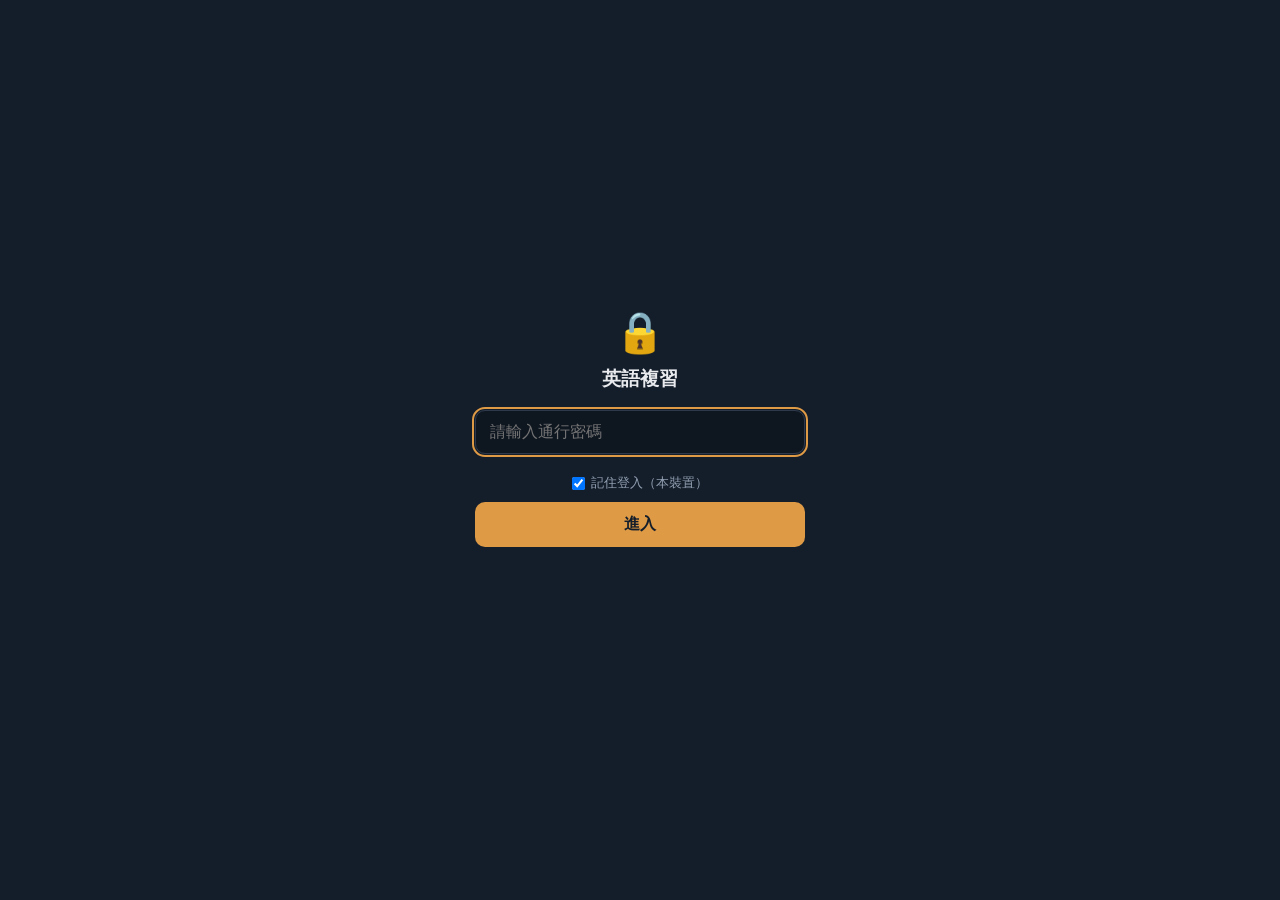
==== commit a982dffa: "deploy 917_hs-grammar from monorepo b091169949a3977e0eabb49660aad184a6678fac" ====
--- a/index.html
+++ b/index.html
@@ -1,777 +1,133 @@
 <!DOCTYPE html>
 <html lang="zh-Hant">
+<!--__LOCKED__-->
 <head>
-<meta charset="UTF-8">
-<meta name="viewport" content="width=device-width, initial-scale=1.0, viewport-fit=cover">
-<meta name="theme-color" content="#4338ca">
+<meta charset="utf-8">
+<meta name="viewport" content="width=device-width,initial-scale=1,viewport-fit=cover">
+<!-- 對內版：不要被索引。加密擋得住內容，擋不住「被搜尋到」。 -->
+<meta name="robots" content="noindex,nofollow,noarchive">
+<title>英語複習</title>
+<meta name="theme-color" content="#1E6E8C">
 <link rel="manifest" href="manifest.json">
-<meta name="apple-mobile-web-app-capable" content="yes">
-<meta name="mobile-web-app-capable" content="yes">
-<meta name="apple-mobile-web-app-title" content="高中英語文法">
+<link rel="icon" type="image/png" sizes="192x192" href="icon-192.png">
 <link rel="apple-touch-icon" href="apple-touch-icon.png">
-<link rel="icon" type="image/png" sizes="192x192" href="icon-192.png">
-<title>高中英語文法</title>
 <style>
-  :root{
-    --pink:#f7a8b8; --pink-bg:#fde8ee; --mint:#a8d8c8; --mint-bg:#e4f4ee;
-    --blue:#a8c8f0; --blue-bg:#e6eefb; --yellow:#f5d488; --yellow-bg:#fdf3dc;
-    --purple:#c9b6e4; --purple-bg:#efe8f8; --ink:#3a3a44; --soft:#7a7a86;
-    --line:#ececf0; --card:#ffffff; --bg:#faf7f5;
-  }
-  *{box-sizing:border-box;-webkit-tap-highlight-color:transparent}
-  body{margin:0;background:var(--bg);color:var(--ink);
-    font-family:-apple-system,"PingFang TC","Microsoft JhengHei",system-ui,sans-serif;
-    line-height:1.75;font-size:16px}
-  .wrap{max-width:820px;margin:0 auto;padding:16px 14px calc(80px + env(safe-area-inset-bottom))}
-  header.top{text-align:center;padding:26px 16px 20px;
-    background:linear-gradient(135deg,var(--pink-bg),var(--purple-bg));
-    border-radius:22px;margin-bottom:16px;border:1px solid var(--line)}
-  header.top h1{margin:0 0 6px;font-size:26px;letter-spacing:.5px}
-  header.top p{margin:2px 0;color:var(--soft);font-size:14px}
-  .src{display:inline-block;margin-top:8px;background:#fff;border:1px solid var(--line);
-    border-radius:999px;padding:4px 14px;font-size:12.5px;color:var(--soft)}
-  .howto{background:var(--yellow-bg);border:1px solid #f0e2b8;border-radius:16px;
-    padding:14px 16px;margin-bottom:20px;font-size:14.5px}
-  .howto b{color:#a8791e}
-  /* section nav */
-  nav.toc{display:flex;flex-wrap:wrap;gap:8px;margin-bottom:22px;justify-content:center}
-  nav.toc a{text-decoration:none;color:var(--ink);font-size:14px;font-weight:600;
-    padding:7px 15px;border-radius:999px;border:1px solid var(--line);background:#fff}
-  nav.toc a.g{background:var(--blue-bg)} nav.toc a.p{background:var(--mint-bg)}
-  nav.toc a.ph{background:var(--pink-bg)} nav.toc a.v{background:var(--purple-bg)}
-  section{margin-bottom:30px}
-  .sec-head{display:flex;align-items:center;gap:10px;margin:0 0 14px;padding-bottom:8px;
-    border-bottom:3px solid var(--line)}
-  .sec-head .ic{font-size:24px}
-  .sec-head h2{margin:0;font-size:21px}
-  .sec-head .cnt{margin-left:auto;font-size:12.5px;color:var(--soft);
-    background:#fff;border:1px solid var(--line);border-radius:999px;padding:3px 11px}
-  /* point card = details */
-  details.pt{background:var(--card);border:1px solid var(--line);border-radius:16px;
-    margin-bottom:11px;overflow:hidden}
-  details.pt>summary{list-style:none;cursor:pointer;padding:13px 15px;
-    display:flex;align-items:center;gap:10px;font-weight:700;font-size:16.5px}
-  details.pt>summary::-webkit-details-marker{display:none}
-  .freq{font-size:12px;font-weight:800;color:#fff;border-radius:999px;
-    padding:2px 9px;white-space:nowrap}
-  .freq.hi{background:#e8788f} .freq.mid{background:#e0a94a} .freq.lo{background:#9db4cf}
-  summary .arrow{margin-left:auto;color:var(--soft);transition:transform .2s;font-size:13px}
-  details[open] summary .arrow{transform:rotate(90deg)}
-  .body{padding:2px 15px 15px}
-  .say{background:var(--mint-bg);border-left:4px solid var(--mint);border-radius:8px;
-    padding:9px 12px;margin:6px 0 10px;font-size:15px}
-  .say b{color:#3d8a70}
-  .formula{font-family:"SF Mono",Consolas,monospace;background:#f4f2fb;border:1px dashed var(--purple);
-    border-radius:8px;padding:8px 12px;margin:8px 0;font-size:14.5px;color:#5b4a82;font-weight:600}
-  .eg{margin:8px 0;padding:9px 12px;background:#fff;border:1px solid var(--line);border-radius:10px;font-size:15px}
-  .eg .en{font-size:15.5px}
-  .eg .tag{display:inline-block;font-size:11px;color:var(--soft);background:#f5f5f8;
-    border-radius:5px;padding:1px 7px;margin-right:6px;vertical-align:middle}
-  .ans{background:#fff2b8;border-radius:5px;padding:0 5px;font-weight:800;color:#9a6b00}
-  .zh{color:var(--soft);font-size:13.5px;display:block;margin-top:2px}
-  .tip{font-size:13.5px;color:#b05b6b;margin-top:8px}
-  .tip::before{content:"⚠️ ";}
-  /* phrase & vocab tables */
-  .grid{display:grid;grid-template-columns:1fr 1fr;gap:9px}
-  .chip{background:#fff;border:1px solid var(--line);border-radius:11px;padding:9px 12px;font-size:14.5px}
-  .chip b{font-size:15px}
-  .chip .zh{margin-top:1px}
-  .grp-title{font-weight:800;margin:18px 0 9px;font-size:15px;color:var(--soft)}
-  /* phrase / vocab card with example */
-  .pcard{background:#fff;border:1px solid var(--line);border-radius:13px;padding:11px 13px;margin-bottom:10px}
-  .pterm{font-weight:700;font-size:16px;margin-bottom:5px;display:flex;align-items:baseline;gap:8px;flex-wrap:wrap}
-  .pterm .zh{font-size:13.5px;font-weight:500;color:var(--soft);margin:0}
-  .pterm .n{font-size:11px;font-weight:800;color:#c98aa0;margin-left:auto}
-  .pcard .eg{margin:0;background:var(--pink-bg);border:none;border-left:3px solid var(--pink)}
-  .pcard.v .eg{background:var(--purple-bg);border-left-color:var(--purple)}
-  .pcard .eg .en{font-size:14.8px}
-  .pos{font-size:11px;color:#7a9bd0;font-weight:700;border:1px solid #cfe0f5;border-radius:5px;padding:0 6px;margin-left:2px}
-  .ext{font-size:12.5px;color:#8a7bb0;margin-top:5px}
-  .ext::before{content:"💡 延伸：";font-weight:700}
-  /* compact hard-word list */
-  .wlist{display:grid;grid-template-columns:1fr 1fr;gap:8px}
-  .wcard{background:#fff;border:1px solid var(--line);border-radius:11px;padding:8px 11px}
-  .wcard .wh{display:flex;align-items:baseline;gap:6px;flex-wrap:wrap}
-  .wcard .w{font-weight:800;font-size:15.5px}
-  .wcard .wp{font-size:11px;color:#7a9bd0;font-weight:700;border:1px solid #cfe0f5;border-radius:4px;padding:0 4px}
-  .wcard .wz{font-size:13.8px}
-  .wcard .wsrc{margin-left:auto;font-size:10.5px;color:var(--soft);white-space:nowrap}
-  .wcard .star{color:#e8788f;font-weight:800}
-  .wcard .wex{font-size:12.8px;color:var(--soft);margin-top:3px;font-style:italic;line-height:1.5}
-  .cmp{background:var(--blue-bg);border:1px solid #cfe0f5;border-radius:12px;padding:11px 14px;margin-bottom:14px;font-size:14px}
-  .cmp b{color:#4a72b0}
-  @media(max-width:520px){.wlist{grid-template-columns:1fr}}
-  footer{text-align:center;color:var(--soft);font-size:12.5px;margin-top:30px;
-    padding-top:16px;border-top:1px solid var(--line)}
-  .printbtn{position:fixed;right:14px;bottom:14px;z-index:9;background:var(--pink);
-    color:#fff;border:none;border-radius:999px;padding:12px 18px;font-size:14px;font-weight:700;
-    box-shadow:0 4px 14px rgba(247,168,184,.5);cursor:pointer}
-  @media(max-width:520px){.grid{grid-template-columns:1fr}}
-  /* tabbed navigation */
-  .tabbar{position:sticky;top:0;z-index:20;display:flex;gap:6px;padding:9px 6px;margin:0 -6px 6px;
-    background:rgba(250,247,245,.93);backdrop-filter:blur(10px);-webkit-backdrop-filter:blur(10px);
-    border-bottom:1px solid var(--line);overflow-x:auto;scrollbar-width:none}
-  .tabbar::-webkit-scrollbar{display:none}
-  .tabbar button{flex:0 0 auto;border:1.5px solid var(--line);background:#fff;border-radius:999px;
-    padding:8px 15px;font-size:14.5px;font-weight:700;color:var(--ink);cursor:pointer;white-space:nowrap;
-    font-family:inherit;transition:all .15s}
-  .tabbar button.active{color:#fff;border-color:transparent}
-  .tabbar button.active[data-view="home"]{background:var(--ink)}
-  .tabbar button.active[data-view="gram"]{background:#7aa5e0}
-  .tabbar button.active[data-view="pattern"]{background:#6cbfa4}
-  .tabbar button.active[data-view="phrase"]{background:#ef9bb0}
-  .tabbar button.active[data-view="vocab"]{background:#b79ae0}
-  .view{display:none;animation:fade .25s ease}
-  .view.active{display:block}
-  @keyframes fade{from{opacity:0;transform:translateY(6px)}to{opacity:1;transform:none}}
-  @media(prefers-reduced-motion:reduce){.view{animation:none}}
-  .cats{display:grid;grid-template-columns:1fr 1fr;gap:13px;margin-top:20px}
-  .cat-tile{border:1px solid var(--line);border-radius:20px;padding:18px 16px;cursor:pointer;background:#fff;
-    display:flex;flex-direction:column;gap:6px;transition:transform .13s,box-shadow .13s}
-  .cat-tile:hover,.cat-tile:focus-visible{transform:translateY(-4px);box-shadow:0 10px 24px rgba(0,0,0,.08);outline:none}
-  .cat-tile .ci{font-size:34px;line-height:1}
-  .cat-tile h3{margin:0;font-size:18.5px}
-  .cat-tile .cd{margin:0;font-size:12.6px;color:var(--soft);line-height:1.55}
-  .cat-tile .badge{align-self:flex-start;font-size:11.5px;font-weight:800;border-radius:999px;padding:3px 11px;color:#fff;margin-top:2px}
-  .t-gram{border-top:5px solid #7aa5e0}   .t-gram .badge{background:#7aa5e0}
-  .t-pattern{border-top:5px solid #6cbfa4}.t-pattern .badge{background:#6cbfa4}
-  .t-phrase{border-top:5px solid #ef9bb0} .t-phrase .badge{background:#ef9bb0}
-  .t-vocab{border-top:5px solid #b79ae0}  .t-vocab .badge{background:#b79ae0}
-  .backtop{display:inline-block;margin:18px auto 0;color:var(--soft);font-size:13.5px;
-    border:1px solid var(--line);border-radius:999px;padding:7px 16px;background:#fff;cursor:pointer;font-family:inherit}
-  @media(max-width:400px){.cats{grid-template-columns:1fr}}
-
-  /* ====== 練習模式 ====== */
-  .tabbar button.active[data-view="practice"]{background:#e8899f}
-  .pr-cta{display:flex;align-items:center;gap:12px;background:linear-gradient(135deg,var(--pink-bg),var(--yellow-bg));
-    border:1px solid #f0d9c8;border-radius:16px;padding:14px 16px;margin:18px 0 6px;cursor:pointer}
-  .pr-cta .pi{font-size:26px}
-  .pr-cta b{font-size:15.5px}.pr-cta span{font-size:12.5px;color:var(--soft);display:block}
-  .pr-cta .go{margin-left:auto;background:var(--pink);color:#fff;border-radius:999px;padding:8px 14px;font-weight:800;font-size:13.5px;white-space:nowrap}
-  .pr-note{background:#fff;border:1px dashed var(--pink);border-radius:14px;padding:12px 15px;margin:0 0 16px;font-size:14px;display:flex;align-items:center;gap:10px}
-  .pr-note button{margin-left:auto;background:var(--pink);color:#fff;border:none;border-radius:999px;padding:8px 15px;font-weight:800;cursor:pointer;font-family:inherit;font-size:13.5px;white-space:nowrap}
-  .prcats{display:grid;grid-template-columns:1fr;gap:11px;margin-top:8px}
-  .prcat{display:flex;align-items:center;gap:13px;background:#fff;border:1px solid var(--line);border-radius:16px;padding:15px 15px;cursor:pointer;border-left:6px solid var(--pink)}
-  .prcat .pci{font-size:28px}.prcat h3{margin:0;font-size:17px}.prcat .pcn{font-size:12.5px;color:var(--soft)}
-  .prcat .arrowr{margin-left:auto;color:var(--soft);font-weight:800}
-  .units{display:grid;grid-template-columns:1fr 1fr;gap:11px;margin-top:6px}
-  .unit{background:#fff;border:1px solid var(--line);border-radius:15px;padding:14px;cursor:pointer;position:relative}
-  .unit h4{margin:0 0 3px;font-size:16px}.unit .ur{font-size:12px;color:var(--soft)}
-  .unit .done{position:absolute;top:10px;right:12px;font-size:12px;font-weight:800;color:var(--ok)}
-  .unit.finished{border-color:#b8e6d2;background:var(--ok-bg)}
-  .prog{height:8px;background:var(--line);border-radius:999px;overflow:hidden;margin-bottom:4px}
-  .prog>i{display:block;height:100%;background:var(--pink);width:0;transition:width .3s}
-  .pmeta{display:flex;justify-content:space-between;font-size:12.5px;color:var(--soft);margin-bottom:12px}
-  .passage{background:var(--yellow-bg);border:1px solid #f0e2b8;border-radius:14px;padding:12px 14px;margin-bottom:14px;font-size:14.3px;line-height:1.75;max-height:clamp(160px,44vh,420px);overflow:auto}
-  .passage .pg{font-size:11.5px;color:#a8791e;font-weight:800;margin-bottom:5px}
-  .qcard{background:#fff;border:1px solid var(--line);border-radius:18px;padding:16px;margin-bottom:14px}
-  .qtag{display:inline-block;font-size:11px;font-weight:700;color:var(--soft);background:#f4f4f8;border-radius:6px;padding:2px 9px;margin-bottom:9px}
-  .stem{font-size:16.5px;line-height:1.85;margin-bottom:6px}
-  .opts{display:grid;gap:9px;margin-top:12px}
-  .opt{display:flex;gap:10px;align-items:flex-start;background:#fff;border:1.5px solid var(--line);border-radius:13px;padding:11px 13px;cursor:pointer;font-size:15.5px;text-align:left;font-family:inherit;color:var(--ink);transition:all .12s}
-  .opt:hover{border-color:var(--pink)}
-  .opt .lab{font-weight:800;color:var(--soft);flex:0 0 auto}
-  .opt.ok{border-color:var(--ok);background:var(--ok-bg)}.opt.ok .lab{color:var(--ok)}
-  .opt.no{border-color:var(--no);background:var(--no-bg)}.opt.no .lab{color:var(--no)}
-  .opt.sel{border-color:var(--pink);background:var(--pink-bg)}
-  .opt.dis{cursor:default}
-  .word{cursor:pointer;border-radius:3px;padding:0 1px}
-  .word.marked{background:#ffe08a;box-shadow:inset 0 -2px 0 #f5c33b}
-  .fb{margin-top:12px;border-radius:12px;padding:11px 13px;font-size:14.3px;display:none;line-height:1.7}
-  .fb.show{display:block}
-  .fb.good{background:var(--ok-bg);border:1px solid #b8e6d2}.fb.bad{background:var(--no-bg);border:1px solid #f6c6d0}
-  .fb .kp{font-weight:800;font-size:12.5px;color:var(--soft);margin-bottom:3px}
-  .btnrow{display:flex;gap:10px;margin-top:14px}
-  .btn{flex:1;border:none;border-radius:14px;padding:14px;font-size:16px;font-weight:800;cursor:pointer;font-family:inherit}
-  .btn.primary{background:var(--pink);color:#fff}
-  .btn.ghost{background:#fff;border:1px solid var(--line);color:var(--ink);flex:0 0 auto;padding:14px 18px}
-  .scorebox{text-align:center;background:#fff;border:1px solid var(--line);border-radius:20px;padding:22px;margin-bottom:16px}
-  .scorebox .big{font-size:42px;font-weight:900;color:var(--pink)}.scorebox .sub{color:var(--soft);font-size:14px}
-  .rev{background:#fff;border:1px solid var(--line);border-radius:14px;padding:13px 14px;margin-bottom:10px}
-  .rev .rh{display:flex;gap:8px;align-items:center;font-size:14px;margin-bottom:5px}
-  .rev .mark{font-weight:900}.rev .mark.ok{color:var(--ok)}.rev .mark.no{color:var(--no)}
-  .rev .rq{font-size:15px;margin:4px 0}.rev .ra{font-size:13.5px;color:var(--soft)}
-  .rev .rex{font-size:13.8px;background:var(--blue-bg);border-radius:9px;padding:9px 11px;margin-top:7px;line-height:1.7}
-  .rev .kp{font-size:11.5px;font-weight:800;color:var(--soft);margin-bottom:3px}
-  .empty{text-align:center;color:var(--soft);padding:36px 20px;font-size:15px}
-  .toast{position:fixed;left:50%;bottom:24px;transform:translateX(-50%);background:var(--ink);color:#fff;padding:10px 18px;border-radius:999px;font-size:14px;opacity:0;transition:opacity .3s;pointer-events:none;z-index:50}
-  .toast.show{opacity:.95}
-  .topbar{display:flex;align-items:center;gap:10px;margin-bottom:12px;min-height:38px}
-  .topbar h2{font-size:18px;margin:0}
-  .back{border:1px solid var(--line);background:#fff;border-radius:999px;padding:9px 16px;min-height:40px;font-size:14px;font-weight:700;cursor:pointer;font-family:inherit;color:var(--ink);white-space:nowrap}
-  .back:hover{background:var(--pink-bg)}
-  body.quizzing .tabbar{display:none}
-  :root{--ok:#4bb48a;--ok-bg:#e2f5ec;--no:#e8788f;--no-bg:#fdeaee}
-  @media print{.pr-cta,.pr-note,#v-practice{display:none!important}}
-
-  /* ---- print ---- */
-  @media print{
-    .tabbar{display:none!important} .view{display:block!important} .cats{display:none!important} .backtop{display:none!important}
-    body{background:#fff;font-size:11.5pt;line-height:1.5}
-    .wrap{max-width:100%;padding:0}
-    .printbtn,nav.toc{display:none!important}
-    header.top{background:none;border:none;border-bottom:2px solid #000;border-radius:0;padding:6px 0 10px}
-    .howto{background:none;border:1px solid #999}
-    details.pt{break-inside:avoid;border:1px solid #bbb;border-radius:6px;margin-bottom:7px}
-    details.pt>summary .arrow{display:none}
-    .body{display:block!important}
-    .say{background:#f2f2f2;border-left:3px solid #777}
-    .formula{background:#f6f6f6;border:1px dashed #999;color:#000}
-    .ans{background:none;text-decoration:underline;text-decoration-thickness:2px}
-    section{break-inside:auto} .sec-head{break-after:avoid}
-    .freq{color:#000;background:none!important;border:1px solid #000}
-  }
-  #installBar:empty{display:none}
-  #installBar .install-btn{display:block;width:100%;border:0;border-radius:14px;padding:13px 15px;font-size:15px;font-weight:800;cursor:pointer;background:#e84393;color:#fff;box-shadow:0 6px 16px rgba(232,67,147,.32)}
-  #installBar .install-btn.sec{background:#fde8ee;color:#c62b72}
-  #installBar .install-tip{background:#fff7e6;border:1px solid #ffe0a3;border-radius:14px;padding:13px;font-size:13px;line-height:1.85;color:#5a4a1a}
-  #installBar .install-x{display:inline-block;margin-top:6px;color:#c62b72;font-weight:800;cursor:pointer}
-  .wtap{cursor:pointer;border-radius:3px;transition:background .15s}
-  .wtap:active{background:#ffe9a8}
-  .wtap.wdone{background:#fff2c9;box-shadow:inset 0 -2px 0 #f5c518}
-  .wtip{font-size:12px;color:var(--soft);background:#fffbe9;border:1px dashed #ecd98a;border-radius:9px;padding:6px 9px;margin-bottom:10px}
-  .qcard .opt{cursor:pointer}
-  .qcard .opt.sel{border-color:var(--blue);background:#eef2ff;font-weight:700}
-  .rd-check{width:100%;border:0;border-radius:13px;padding:13px;font-size:15px;font-weight:800;color:#fff;background:#27ae60;cursor:pointer;margin:6px 0 4px;font-family:inherit}
-  .rd-score{text-align:center;font-weight:800;color:#1e8e4e;background:#e7f8ee;border-radius:12px;padding:12px;margin:6px 0 4px;font-size:14.5px}
-
-  #installBar:empty{display:none}
-  #installBar .install-btn{display:block;width:100%;border:0;border-radius:14px;padding:13px 15px;font-size:15px;font-weight:800;cursor:pointer;background:#4338ca;color:#fff;box-shadow:0 6px 16px rgba(67,56,202,.28)}
-  #installBar .install-btn.sec{background:#e6e6fb;color:#3f38b8}
-  #installBar .install-tip{background:#fff7e6;border:1px solid #ffe0a3;border-radius:14px;padding:13px;font-size:13px;line-height:1.85;color:#5a4a1a}
-  #installBar .install-x{display:inline-block;margin-top:6px;color:#3f38b8;font-weight:800;cursor:pointer}
-
-  .helpbtn{flex:0 0 auto;border:1.5px solid var(--line);background:#fff;border-radius:999px;padding:8px 13px;font-size:14.5px;font-weight:700;color:var(--ink);cursor:pointer;font-family:inherit}
-  .wc-overlay{position:fixed;inset:0;background:rgba(30,30,42,.55);-webkit-backdrop-filter:blur(3px);backdrop-filter:blur(3px);z-index:100;display:none;align-items:center;justify-content:center;padding:18px}
-  .wc-overlay.show{display:flex}
-  .wc-card{background:#fff;border-radius:22px;max-width:400px;width:100%;padding:24px 22px 20px;box-shadow:0 20px 50px rgba(0,0,0,.32);max-height:88vh;overflow:auto;animation:wcIn .25s ease}
-  @keyframes wcIn{from{opacity:0;transform:translateY(12px) scale(.98)}to{opacity:1;transform:none}}
-  .wc-emoji{font-size:46px;text-align:center;line-height:1}
-  .wc-card h2{text-align:center;margin:8px 0 2px;font-size:22px}
-  .wc-sub{text-align:center;color:var(--soft);font-size:14px;margin-bottom:16px;line-height:1.5}
-  .wc-step{display:flex;gap:11px;align-items:flex-start;background:var(--bg);border:1px solid var(--line);border-radius:13px;padding:11px 13px;margin-bottom:9px}
-  .wc-step .wc-i{font-size:22px;flex:0 0 auto;line-height:1.3}
-  .wc-step b{font-size:15px}.wc-step>div>div{font-size:13px;color:var(--soft);line-height:1.55;margin-top:1px}
-  .wc-start{width:100%;border:0;border-radius:14px;padding:14px;font-size:16px;font-weight:800;color:#fff;background:#4338ca;cursor:pointer;margin-top:8px;font-family:inherit}
+  *{box-sizing:border-box}
+  body{margin:0;min-height:100dvh;display:grid;place-items:center;padding:24px;
+    background:#141E2B;color:#E8EAED;font-family:system-ui,-apple-system,"Noto Sans TC",sans-serif}
+  .box{width:100%;max-width:330px;text-align:center}
+  .lk{font-size:40px;line-height:1}
+  h1{font-size:19px;margin:14px 0 18px;font-weight:600}
+  input,button{width:100%;font-size:16px;padding:12px 14px;border-radius:10px;border:1px solid #2E3A4B}
+  input{background:#0E1620;color:#E8EAED;margin-bottom:10px}
+  input:focus{outline:2px solid #DE9A45;outline-offset:1px}
+  button{background:#DE9A45;color:#141E2B;border:0;font-weight:700;cursor:pointer}
+  button:disabled{opacity:.5;cursor:default}
+  .rm{display:flex;align-items:center;justify-content:center;gap:6px;margin:10px 0;font-size:13px;color:#93A0B2}
+  .rm input{width:auto;margin:0}
+  .err{min-height:20px;font-size:13px;color:#E5786F;margin-top:8px}
 </style>
 </head>
 <body>
-<div class="wrap">
-<div class="tabbar">
-  <button data-view="home">🏠 首頁</button>
-  <button data-view="gram">🧩 文法重點</button>
-  <button data-view="reading">📖 閱讀</button>
-  <button data-view="vocab">🔤 單字</button>
-  <button data-view="practice">✏️ 練習</button>
-  <button class="helpbtn" onclick="location.href='https://fullmodel-star.github.io/english-hub/'" aria-label="回入口">⬅ 入口</button>
-  <button class="helpbtn" onclick="showWelcome()" aria-label="使用說明">❓ 說明</button>
+<div class="box">
+  <div class="lk">🔒</div>
+  <h1>英語複習</h1>
+  <input type="password" id="pw" placeholder="請輸入通行密碼" autocomplete="off"
+    autocapitalize="none" autocorrect="off" spellcheck="false">
+  <label class="rm"><input type="checkbox" id="rm" checked>記住登入（本裝置）</label>
+  <button id="go">進入</button>
+  <p class="err" id="err"></p>
 </div>
-<div class="wc-overlay" id="welcome"><div class="wc-card"><div class="wc-emoji">📘</div><h2>歡迎使用 高中英語文法</h2><div class="wc-sub">學測進階文法・重點＋閱讀＋練習一次到位</div><div class="wc-step"><span class="wc-i">🧩</span><div><b>文法重點</b><div>每個主題先讀綠色「白話重點」，再看原創例句。</div></div></div><div class="wc-step"><span class="wc-i">📖</span><div><b>閱讀</b><div>短文＋題目，正解已標示並附解析。</div></div></div><div class="wc-step"><span class="wc-i">🔤</span><div><b>單字</b><div>高中 6000 單字依級別分組，點開看單字卡。</div></div></div><div class="wc-step"><span class="wc-i">✏️</span><div><b>練習</b><div>各主題選擇題，答完即時看解析，答錯自動進「錯題複習」。</div></div></div><div class="wc-step"><span class="wc-i">📲</span><div><b>安裝到桌面</b><div>首頁按安裝，之後免開瀏覽器、可離線使用。</div></div></div><button class="wc-start" onclick="closeWelcome()">開始使用 ▶</button></div></div>
+<script>
+/* 整支 App（含程式碼與 UI 字串）都在這坨密文裡。
+   解鎖前這一頁沒有任何東西透露內容是什麼、來自哪裡、誰做的。 */
+window.__LOCK={"salt":"31nNJMZ88VQgAzXJRDLCqw==","iv":"Mig46J8gBneRdwLX","ct":"c9JLetGlIErcHObivFfchVuDh6rfGlZeO4+W3HpgzB+RLYjXWqrcCrUcd0q0YtlabyZyul/gkjJfGC8aMxLYZ4t5k1rDTIM0zi0CXhrVqW8z7v8JyIGj9X5sgkCgeSJxFxMsXzQFb7aqxu18BDu9mnDi6gamhc+NIxWKi3Y2CNETojsG68KGFn/EzX0dBd0baPA3v3q+I/6XP0+5p1pkd7NI5cQzLc4kHnOaodeGSftwqUzuwGbmzaSGFSuUaVwdBn4uNYGKozBLR0mN9gkHPO/MgdA/E4ciGlBnVsXDmJotfmADfeuHaUdtcy1F7cpPLOwHINVLBPGLM+iITmT0egZ/8vaoo/2/xkEMVyS5WhvqADI0HsnrEVNMKWA0Lsuz3Q/IL3K9G6RQuHxLkemQpwos9e4wee25Qn00CUUe9LJcKfxV/vgj8X+waAx/6NTl7JYu2rd/09TxvqX9YZWNrTd5hDWoEdFH70M/9VHVRCZHD+0NfofgdYONH1IZkeubbdoHBaLd2ANCd/MN3jwZya/M9nv8VRKUa1F8XW8E644SxiUMTOMMQS+4tXbZLn+CZ45mesLgUhpBozG7llUHtG9IBbOGDUTMwznNcNGmSbSz+rqlYKYgUL97aZJIbLhna2OtlpegZMd5fcQVhSIG2nIkLfeG3G09FeZnfu3tpuCNfSbyfJ12nl/lnsbJH+TPomkUfgxJc3XM8Yf6JzK1TDTHCDj6WQ7yvBotHnna+lXzLzdflFPNDoi41hw0Pl00mQrUZ1c3fGnTlCtTFcRiXIdPmxIs55Rd4Hx6NiYOJUVdBIIlw6ghBYp+LEXAZjV8hNRdm9p1lZCLTjIzmqgGRIN3wDyQnLL/wiqJptQzfDqY0F1nXkEJ8GdjpQZPBgNE6x1pg3OidEeoD5XpY76Dp58sxsPraWSLQQhAkL+Gc5f5VPvhtByE6YGLwkQiQUm2X2QCcuL67ZVeW1TEUugGJ7kZCZk+63/XEJzrov/rt2elbMKsBk7KdGmjz4qBUzZgXIlobxR8n0hSRYVGSZt0gIfWvvNYJQLe2w/D3gTNMLbE3xo5k4FTuwZ5/XuiiYbl8ztru4JA4QZMYetvQEgGagxS2IKBUHjtQf6xw7KeYDcqmbJ2t5OFe/2jNpL98GrjjOKxpzToCXUK3Tu5gbY9q82PIJmotlAQuWTGziPehm41Sv6NQgvIwjwKRD9R5U0fqITisgI4nnv+wftoOg9/SJNu1JR7NnCpeGQRjl31czAD3fPqTOOJnDXuk/fjJ/XAw5W6tqgfk4fSA7zLO/A31a9suSHTZDe/BbDm0M/YApmelBiy3r1+i8o1pOu7JvJqTMiAPYQBxgUjBZsflmO53amqj951W+38XNSWaiDYHJT/PQVKHkchxqW7CdvLm5aPxujTU2GQWnzXQW4/tsPRYodjtVkGQie7utaVCh5Bu8/6IpWavtAvZv8jwp0glqmW3FsGW+d83Rrw5P3sjHKLd2RUH2/o0J/1Mx2sJS4rXnKEOfG2NqOkAWTBs+3SQptjxYcT6xxv4mObnKQzoVL8/vP770GIFCSyOwb9cyGTSwYqkPgIqHFSRwxrLaEoWm+BZnLbJvqmXq7chUakJZaF1WPZy0oaiYSv0+hm7DJpA5IhhjJZARe1Z0tWUg88H+xigG1O3NIs8vQGGzwHdf/WeEittpoavrnabQMA2cjBcPvQKuzbekRySnoM6w5INhuFw01QMaconh+GWIeU9fcie2rlLiORMQrtGGabDfMToCdKm6yTrr+//Z+nEFJNcr1KnxVoXoVpZ4Xf4/oiSTkyvVs98ph0kfHvycfWpF+PktEKWkC4LemreDNXH+9GTmCjkDhHwLXknse3OlzOGw6F4Vyq/jRK3Lj8PAvumqLIyLMEF0WHAdNF4Wb9wqMvFlfWOHTaYTlF+Uy+mzbE4TgEqSNN8Bp6MXI07eaVlWJCGkZxRAlXbPHWshavi7KDOmpwqJRB2vPoI4NPTcHDODzoKuvjCQTfWq+UeuUA8tomCqww6VVZaOppcU8v2y0wBJ2TlQQQEyfnvdYvWdC0JTAyVRF+dSaXN/hetWbcVahIJZB7bONn4uN47OGZzJm6hYZrXHrQzn+wEuZsHCUP34Sh2wxhJ+1I8veopMTBr1I4xE97EQ0rDPntTLgV5n69kQq1yAkUeTYXMYcJTAVquzVO16vQVKQUAsnsI1zMhgUfPO4OOXom1utQqT9+0+LBO6QQSCGcpXHxlJWegcgwA4PbsEakJa2Wl/c7BNuUEsK4edbzlDnfpJLar7GlqOxvFY+sRMTpn1gX2EcdJQqo+mQ9HE7Eumxde24YvCzYZ8ECFfDsVGHOzo4qid1AqQgHFhngpCqr7bWEyk49DlztrbOlP50Wu8ptmYO200h/MqpGE4wMjTejQ/Ql4wtQqGaouUSL3d1ff9d4ef5DnVSUTiS9Ilw1M/TlE6Xz1ZoZDMLpq1/j6XH33qGYzvTvAUBc6JM/zW2vLcKzuXyNIVCa3nUGgc0IHbzVm55uiS8dUIHGVPrRGk7/2aUAKnRP2afUrmZezOpmwNu0Oj1FItKhasuf4sEAbUx5TNw/YaxLntCkYI4VylWx8Ekym7Xdrd2skD51MYcAytV7NgWfaH4aOESSNYRmQo7zCv53MgL2XrHPqEa6oAi4u69KeRknl+MnHCUx4cFq47vW4NHay6aXRqL4FYE+TWo/[base64]/WNrTnn2IFIRvDdw78IXX1hfN0zSOfvJ5AiB78tFZkbhJ1j7m2rzwxNi9v3lVAaZ/5rok4ottUVT6SUALtk2/XE40V1qvqRNzYe3+ChbpEx3HPuf9DvWKm/iRMtkfdwzrLS+Vgu4lhmdigQ0rJIO9uGQlJjHVzkw/vQxIGMAGrXIhegv8sw/sElg4ejyVMAY7iUGvKlHsni8GphbIUNLyj48raWMDQl4ivXTjBu2T/iFonADCh8ezDJdozG+FR8V2fCLe9smvIVazbZR3VZn3CusHsXzE1zd7+62IcygHrkIe8yMElrMb2mG1CG63ajgyOxrA/4QI4F+gJlBvSW3KdGJXiKvD9S3Sote+ShhHGc947OfZzCQt3gu1tppXBhgveO+UhpoGCxaTNC2ygElgwFFzOG4JfK5Cz6P7nTraqSFEPh+jbcphf+WGz+t5eeiIuhJEnrYCqAPzueHIkb/[base64]/ALAMYFqwhPWG79+mpES2Eh75XEr2U4HK8MjeX9PUwalStLd+nF3f679jqbv82GgPcqKW0+VwF110OnLOVLHbq+Gh3vVplgiDiv70QmJeF9RCTuTSFok9yvGGKD8EzxBPcO1iYTCjXKoEHkOt+ntQBS3fhG0feYxrFWln5bbNrlKvPbmhvq2w/YFPQqexlJqVNDlHR1i1xzAZXj5qud41wXbBnn94LA/3TLJ9pG+M1QdZja0Ci2UP2CRT0UOc2Uy4K0AHuBCVin8dza3QW/58loF+l/gxXaiRALJw/eznQY1K/BNrypvS5ArlFnbfjQTiZTxHr1HFP5f6wB3VrYDrHvnxBf2tovO5Qyt2ygGgfkLUuyM5qbTV/B4PlKbqLFOu3QZpQW9B6n4GzP+EFaq2GpjCbXgOOlTka13h4iTQBuZrrKhyUs3r6NcUDSkUpElPR+/22o39j5Ja56h1Fi6ZzLwbm/pE5vRq3CTXrLVMFvgo56s7tMrBt89SZnwFeLqAbXXxZ0xeNAq6246yU/vNgXV0YpxA0i4+2DZk95QLpnf18yOVzWfmG3Y5lz2EvS/UTypY0YbhwYybNifTLKUgCwtpl03Ew34f82jMzS96OahtE338vm56koiuy3DG219MEZu6SJJqMY4aYYd4KmwG/+I9Tn1cUHfF09QFnJipzQLIU812L5o+Xdem7Je1/rU+l9Jnym4cv0q3LDOZs/OOJO20jmqZBsKkVMTSrdLLX+hUdN1HZSwI8zzTGCdRj/JqD8xtEMVxprDx8/yoAsz55BIgDNpgxlbSfa1U0Gxd24m02A0QBXNdn9FhPdIBrhU3GTPUJ+UNmShXmXwjjXiGcs7X2zqhlFTMh7CDD7ROC+JocuwOpr9tQc4Zb2nCTc/sdP+kohUiNaxPH+E0o+gDuY2wB5EyO9M00cx3asA9cyT7xH55gF18q/Vl8qwE25MjNoOWbtPCUEt1D1SAk9UPJ0DXT1kUKm+h0LENkq+r7sKsAhr4C1nQYyoQAjV+z9aMnEvHJ/APvKjo93z8uAM0KM9rdsnE3yGd6OuAVLbGi4Z0NLCrpaF1vQzYDkXV7l8hYU5mF+HNY4cKWVt1zsJZ8IzjddRyonyhuKIYLG7Jy9zAz4aW+tHG8KJcU0n/jzIX1mYzXbrWr25ND41GeNOmrqpQFofi6cwq8R+sx25SACM4nyzkdy8FU/0EflwIKOPdt3XxqHxXhhwApr89tp6jfRsY/RliLRIrG2JN6obEokueJLse5GtLeONkrpAZVNkEX/[base64]/1gTEhXbfDpTr7nq9XbsSv/Bq+oWQaud7NUhB0eEh+xgozAMtFixLoza4/[base64]/izGCBIBa9AZMQzUmt2D+xn6c4HH/m6KAll1G1oVnitEVlFfQPBSxs/1w1WZntvUSIFrijoD6aV7EwSpL5O90tndeSBeL2bCsDXeDWHmBocLwbH3+NbAr7d+zLhOJFHMO1sQIRcos4OpGD6D94j00MV8xj8MVXQZeGUDwidqMlcxulgeSXFk9aHklcw6aKV2zxmfNSQ1+w/mvAAgekXIsCx2X4XmaetqAnI2TUNdk0aFgswTALcqndgk1N4H6t8tjVmb2oKGD30xSXMsivwcWmzdLhQHq81YsZj1w+JHxdCR/0mCOSyB/ENjUB6G1oFlInKOjuT0nLV+h8M3VEF4EfqBMXH/+8iXqqv/TIl1ZasmlICzJZu9KmMJr89zTPsogL2l1HXs0PWsKlOw7lPtuNz03LNsB6xXncwfOc/DzDjPBwxxpmuZulHbP2dmFGm/VwJWtTFs+p0qSS9HV1JxWlwKHSbEziZa7bQj3KpUOhpSPuzR30EPclig+Kag0DzNXkdxHgvr0WXlxxbs6yVGx/SzcZrRH+ye6uUOXVLgISgI7XVhlBSDf/+XIRlyjjXZGd9fQ7mRlH0+Yi3Z3jCWbHeku/[base64]/x4oT/WhZ57o/3h/[base64]/s2hRqgfIU7eFrnKaSU9sOLALFumNsqXAPMHqMgI3DuSd+C50TZUPvQcw4XLqjNPEhJERuTwxNsorzGMUodGGwyh7SETwp12vV1nPv88FLulkXuIAFU/A/VyEEolc9CWI/Bc8DOq8d8p83QgkEaw7XbkYry4rsV7mKV6hk90396W/49A5UUH2wZGpSE+ZiLP9ELshet7kfDIc6T7Qa50fYI94Yh3yvAP9N++0p2kuE9UzniLRFjxKwL/g4BtGoRDR0vIM46JovGLqhGsqGcsZRG6dy3Cb5rWnpyQNWkg2UMrqnPYdiRkJWRZW2CYmgfGsiCFCdC5BJ0brMeJ3f5hoBEp4l/SYOT1o7qIq8UagEQYUgluIq9WFkkssphSyfRQy+rZMWTPrGnxpzY9natfmomrQ2nWmbWNGzcwL1lsTerAXstuLA+/+MNYSA3kWx7vso7SsUx/YpKe0oh4GFbMoBZvkmUl1DSAYYcWoJU9E226tdGmJ7Ttd/d2CNHpyOpWOWHMHaKYS/QyDRiGWcjaYL4F1TkMmlK3izp+H+SJ5IGhI7GC2C+7TvU0Qvr4f8GsQHkmRQ5Luxb2ZIvL+P/Z38rqEoAYMusx6Zqt9c/EuFGLh5821RM5Vrh/Jl34YY+f4w6+u9uTfB+AbAX38QQF7L2QxKM0GqhRV1WvIKeW8xQ3b3jRSzvm5TrJPfNocOz+IC+dpMf64V8yU/Aup/AjZvh1nDRmEJmzMZ0eTBQ5J2Fut/0zlG5pOdK4AFCuU1Uepf1AXxXv8KW5pb/VqMIPwMe9jrdz1gCXU7Vkuc84PJHWiXmOE8l/R0sSuf8aclWdgu/2JwA5ub/aT1y2LTsh336W827zjo5EigWmY7vwqgkICCYdYzZDBWCm0IkIoSMI/LeBmn1h1wLNqPYDYRLBppJGA69eXjmlZMXI0iOfSU3kyDD2/YSLosCtjVGtij9ZwwFvyxO2e7IAnWwBl4QdLVpTnl2ctCqFkVebocCpA9Ftv3AS5Fb5001Z+bp+cETwr9Fo+oFS1JGcdRYx06H+95/DyLZHGXKwov66+sZUEhnIwNVW18Jhp0POWxFFoIoRTv95IM3JNkHnsiCWZ0h7TWVNcMJaX6ExPD2qsgboosoxygAPiZstC9PO2J2vxkk8JbHc3mTg01STlYSH68aoi473WfDmto90Isd73Cfv2/su6rhh5li4XuQbMlcqXLeLl/ddhTfGJo00tZCRxQR4PB1GQkVgTaHRq0iDhmpAhgWUb3tSplDWz40mw5hY7ofsfsgKuxY8XqxLdnBY3cRYNL3UCrFmD2ThoINSR+6Ixa7ZH/PMAZxahwoQM0rCy/ahYIAmdW3rAjWtdwSBp5U/Xb52fMeaj0u9B+NrDtRCmXVHiEcQBXu+N60YQRJGoGrt4uySD7Rh1Q2jttbyk0ByJLyxvXMjrU5+QKbLObAt7H1MTMe29oZrf2ey5d5GG4XniQqHklMiNzpfD6BA5t8HWcvCP8/NsHQdJZDCdwcfMvEn2ayr7F2Y8IaYuhZYPkRmOZ1K+5EqzvLBNFsvwoFG0SVUR7jAYPNpaWjNvO7PuIOEe6lHHIiFmh5OARzHUzouWIl576dj3I/pZCF7Gj6mPPalUflBlmSNryhVVJc9XlIK+VbTZZfVIXwWaEWVo8zoODgC3pkPsr6uueJrqIadPdnZElhF+7YF9EhKz/Blo7vdcplqkFmJPKd1zG7F5DSF+MiZ6ayQeCfJLWEo7TJwpHmXr30M759L4ZbctKFt5edWfwJotMYCG21LHKpM37xKxVL0IovIoJVPYBCKj+8aB7j22mgeSSS+lOSbyJe2wTzK4gCmTolZV5IH5yV5wE8DaDhiQsiP3nT/rUAYKnff8r6BMJ1/3wXLQAAo6ttRwYWSA8ECGwmdX1uNSUJqyZ9K2BeRVdJmjXum4C+U1/2OctwfC1hzMNaNMMONdiOZQBlG4R/LhL2+0EdSZ9S2SL1kUSyCgMA/KLMHuX6PHuripMTc74YfNw2OhVPbGzxU6iqEvHfOa7MY97lFnEnd2ufkFJ5B1HwLefOskUoz3dI9+T4kv6DMaQJjac27YOjtTfBye4VcsNb436U3m7QL2MBDPY4RmnfVMTGDszsYMwd12J1ambc6YrVWKUkgGzqUjqjJp+c8vhBcYBcNM15bltrvCOEekst1oREO/5u21UysrXGlRWtWCbgV3Q8mrXsF7eTYwN/A89KiJdC2jwjQQqNLuOparhoTaOeGzw6xRhNV5ICKv3DoAgP/m61KZAMSiDoq2cS06GCA8yKdAYw8WolYq8zy5Q89ye349ueGpjinuYxfHPryI7Xav4vzEGc2O/lrhZYYyEvLV/tvPQ35UUo23bcr344xI/JVB60DBDXgbX/8SHS3Nv//m4ml5o4sGm17O3KuSi/h5hHWT2vlf8gfx55QsJXQEOpypOklGanUHdkVoPewWpyRnbx5eIbnKRJ5LGXBPYD+cOE+8sGQ3YgrFMOewWTEKE1CDWbNgWPyWnbiLRMdbKwZY2rv3R4nLBS+Z4QQd5b9Yn8tENsJXBSVohxvJq9MMDbN1zIL99d75aJGUoSsYLct8DzpY705XJfZWMMirCPMHigC1H/3eCStWGk3XbGsP8h6hxfuMw0jv2qX8dWKUceh8OM88etbxbOOAv8tyk9yp3zIEmU/yaFWFnPdeYFKbTXIrr9JuQQODjy69Dx4ZkgtQ3GqUfwulMxiO0DXvEuYFZDmsVqwELWRhe92O7Y+7N1c6nmPx/rR808LKmQ2+/bzrd19k/LyxkPQn0no08OMKl4Q5R41c/FGmabi5Fn8jZjlaSk0/pviLnfQYCGtZLmNfJJLCEruv2+FrnBNq2Ey0tktlTkR/5Cxs9ZXoMKbp4ECvJrvgdgdVrk896Y2k28QNCN/A7JB89Rjh/h8Fai7zfj91U+YddKtrbtcBbyYgKuAL7FZ3xnWRxruwScu+oELHGUKPpM6NeHxh4YN+/goLwTE1PBe3Z1QO3eHeUh1s8ut7QXE36YcxCN9LjkOvSHEWaskAwxE5bPAX1bEybEanfwz3mxWRXC/SMvpxJl0BT6av8GmeukulS/iKAi76jGPFydKulA1FjF2JE23nxeqUf2FiUH8HANX8uRSas417So/Vxanvl8nO0E8IC3sKgollGWesgJXJzCXDiGEw5txJ1a1rlKXDUL/[base64]/6dcSROVHjj87tdHXDjyBxEB1hrgyL+NQkTC+OU7dmahFGuNVdkfjSBMZAig2DuXViEoegT5dOW0FKa1TYgokhZB7iHfKigfeiRVcQsPzjdszzNBZVhcnt6dhxayVYPBVAhjaHYO/OXD1NuzM2+zsZBKSjWI112L03mqx5GqwZe+PSijhmFKYILbMW4yL6dhkUgkZXerQBi1GDVtFLiW3dm6QnK1eYXpdHolyCRRZEO1ooN9kVOzHLTzNp1hu7NOCLMoNvrNoGzn2aXRy1eDvCjl6dvE+IgVB68tFzPl9J5V/atYROwDotgCGQFiPtbi4GAiLtzWNK34i3zoe5t0TXbb7a4RRmHKeBYPN6l6lZ6fAHcoWiCuUN/cyMfFvt+b6OpULdd92pU1sLH9UpPo9ANaM/8jcN+hJU/0ANKdFc1HGaSRv3DCO3ruDE6W+5YVpWcD4OLxyktfUHOoF9iXWu2HUgp3eljCNjNr2Q2C70n6RYxP5dKgFgrjNv94O8NN5bnVQPZJwjtqLizta9Eiwy548gVn0Hfqberzw/prlos8N0M0XeSI2rCRmeACV97XhKdspOKN7puwRAVq+0tz2IjjHn0l1Pi3wQ9QribBiRYcTKQ/Xu4gCkicQdqz6DsD77wg8iTelxPkClEfT2nwaR1hHBI/BeK2gg4OzkRaDbHvdoQ1jejaklM20YmyWH4wYoN3gg/lIcFMJzDv3Slfd2Y+YC3RDEixwr4xXmer9Jxpq0VMM+DBnVNPDUnIcAjax0gmmxnN8h+B+i/OmSZxxvpFnVqWULIkPSfOCwXA94wH+D8hDKrjMHqfh7FxfI+vkU/pRk+EnsM+Gz3irP0R6xPx4CbYvkh/K0e0vyqvS8eddoaOQVmNjxLyByf1l6y4Q+VdlxPT1ugkZ0KI97PNqzoRXC1Va1I7WmjlPLbTBggk5hM/cAv0HGzYQt56Dj9ObVHYGXtzEg+iFhScytLD3AraVC3xYYrok7836rGUDe0G7BGwx/WouOKGI/+YttFI1aLteG1dOHhCaP8lHrEJCEU7r4XFAk4DkuvRKU9Yujy9YCz1003qCakvmdqsBLHYgenCIWvrbyOl1rjwhjjPfJB2IqshgYXlZ7VaB1qmI9z41Fp/2CADRWUhltxzophPSh2GEFl7qHn3RFJtQPb8Z8RNLndAuHlRr1A3SBenQppMveqr5dJlj/mqGzKUB+qvS53J8xXTQtpCH+6jah6S3uArZeJOMspttEipzLpgW6/okucM+DP0TNN4iSxEm1hzxjMg9UIWqQiHCvIvc3yk31qMYnxBws9FXl06SYmCJaMmoR0ccEA3adukZly/92CzW1YRB33RDx8VLwcZdoLGPl+tWYis8/DhKesLra5ymdcRkim9zO8c+RnXScVMwplrXT7nv2t3TDAZM0rLCb98Wo71eigXHbNzD1qLTf/YiasaRCC1WHs/FI2j6XukktUhINsfcSRDllZeL/0gt6t96wUGp39EsvvPE+z8tZTMhe3slDrfI0zwYdnOemuwxmbVC+VF03Y7BfxQ00lP7iAJpIBKLJ8XFv+uhi5oBBfc8TlOvpirQ4cV70YqGFp6HqgVYnGxWzHLuXc6pA2y7abKkPq4hs0Q/HtTIech17gNN0SH8YjIo65j8sXl6xJWJLdBMl+PborJP1e+FG4KNF7lnxv66+8r2mc4TJ2FjxZGlCSVBQOrQcCOzLDyqX2Xg2f3MrUU73vF4CHC1/N1PFbpSukfxAbKklVk4VwBJn4lwvwll8fJhdRGDqA36eRqgd39Nqne3r1w/61vIcxYuE5RZ5+2v0NLyiyJkxpFVmN6iWgMEpP8fH0/[base64]/IyRmksNURFLBxqYgf/G65me87JPcrs8qJIFbE/92mzZyD7JdRwC5GhToYkrCtAbZ7SZI58wAZ4mkIRmMAnOLHOJX3N9307dVbHjHPhb+8ULK48+LuVUmSr87fDpezvyV+kt1xjB9j0LN3C85zQiPxH+/RlEhHVUzEzxknQyRw714eYCzr7dxbCklyChrLAYSoykQivougDwli24dnAWG0yApEpJLEkiOo9vkFBIBZcrpM20N8JHY3x4LiRuYwuoVqFP25pQcz8Qdk+u98KHyMTNOHSFyfVzKJ8j2/BJGB9Yk3HR/lWmpBhQwvJrQDm2mzGBpgqGcS0+U9Y5tbKsBXFhuWI/5BMRtx1Q0zo26lg6zwgy01GEmavyfaRFJYstqncTzCNvyef3jHf7iPiNLJnjiJlmrbnR/Cc/FGIK++lYgfxKOj+YhP5aM9RQF6ZTzlrqm+G5NAQrZ/RdWBuXOMArR5s2TE5vvBYL0e+l2hP3OYwABfXd25UhwtuiozvBSue+LKH1qH/5dURFnHAPTCGo9c4ylT1VcI4huQt+cfJIf3XwuMkwrvIY/71YmuhtMBoQR5U0NG9R0JARPx8SkY+CWx5LVJCYbIxkI9i+uepw2B9tFHoj4dr+wJBYTre/hcTedlVOkpYO62R8s5JERZyaNKdwzvIWHYXWiScBPIDS3a45cDQBZcxYq3g3FKcMCmzeOvaykPhDw8oCeNw5mquWQ/[base64]/pA1ToOuKo/9A1ilnKIJIIYtAyfQSNCQ+cnsGUUN+8oQOu9eegWDjjO/XNQGTr6pIG4NJx8q74UctB7+FBQ1Kd7pJBW5UginWnl3i0PcBLkLDk1Q1gQqtyw3FMFkC4/goDTd0KPsg9YjIMsrU9ZmQ99WOOVqRRzn02QT4E7w4FJIZV7DEWgnxJYDVbRvsugCF3Vd5qOdH5vQVEPPOQPKUIoCchWl9EKRpKEZ8IPJNz8fdhF0V5FcJnIYdRM2ilNLRb6+xNs2+DTbexyd/14Z0yU1MhAYxyUOw0hqmwZxmK9RGzS+shjMguY9FGBSUtcQxSKKHFvtAUWRJUzXR+HAC9fv2L5XltdLwxhPomcOMBwa7nLI0jxBTxAnw7MIFEtMc8zw74J8fGdo8sooF0rDaqH4ghVY/KCC5lpsynr4/dvtXx8hiJKLtSBE5N+Pky3Od/wR1aF1RJqqcW3Z6HgKlnHkBxwOW22c/[base64]/HMUvfY22c7Q20iqfC9FbitLBFzx/xz7zMlSy2/O9Q5Enc0i2q4zTGyvn2rDNwRT85VB5Euv+Vwa03mN1unrKA76mynork/W/29VE/AEz81ImxxbEkmgIWGq8PY51mFHYtnLy39/Ly+BUyBhiGVGM4p6CllYzJ85wBxCNnClufcx+rboAc7LK8RYDgDCjp5BoTDsN0tNoapl9nuiHH/1UJtcfyH09PA5EFdOtZeiLqr5scviRhpvb5fCyt7gOomdxpQX0qv9k0CMJzvZItOoEHCPR8uUGMvm254QBVeqxk2dDz2NumoHlHZUqSqHGrxiZE0Yw+lOGhMdpso7CzlnTtOFCuLCaYAxIgNVxnyvCSBVQySw1Ha+tCnMyZLg/oZ2SYqKaJja9sBVWiaFiXrqz3py5Zq8YQ531Yrgn21omYEuHeS+x2Lgs/OyOSC3PubH82yB2TIYzdumTRNuyX/An9X9aYkNxOd+vYiaY9g2/HBDQ4jCZ0slawt8UJKR0xOSOm3ekFlrqq+3ITscv4HYLeOXMqpDxm4ijyNN3moxvZ0AZj4311W20czlEe7EfdZBqYwQjiJgm4hCjw8p+T8Zsy7I36Tng1S8Jn/wZy4NlP4PZsuBpalJSXVas9ObWk8czsxBLYSrmkwykAz4fVJsTF7v2Mli9P6CK3sz9qSd2ova2pVV3lEV30EDtbAfNSr3SrZwR/9LkB53+SFg3uqn4nb9s1oTtgFiF5N3+M15HBLL8L0nuC3LmY3NKh7PdKFoqszGi5WTEpGFvBXarSbJWn3FOvLBFdQkMDO93B3MxNc+DbcLWua7HRQE6Qu1PFTgEyvfj8VIkSrb32k/Kjmam9QY17AmwSRbCGpHocYo2iXSAyruW33wH97IT7r7xn6IRnWKTxAA3kfYYrmzw3YCgFAWHDz5peIqZiT6vImtcvCIGEIxYihRWMaT84AFXzNoomyB3IpUelJZpGB/kqpOIFvAqZB5/qZpg8d8zVU20Za+7vxV5/tBdQzp9eCsbMy1n3dfmoYPOdBncJ+uCiQjtwvt5/fwOX3er/BQKysXWaTtrhIKJbefgOVRzolf8u61EsgdujTWLFbpeC+Q83lBzet/ZhipurCQsjDWK+HQzMQdvDv2m16hRlrO8MrCOrrWYjvecQ/jVrj0d87OCVpAmJGanGdur56qztPhT81ONT9MmVmK7OWVAkmFndScJ2EspAki9VX//XRQO4X8V6TWT8za2qteIQMxE+dAquMkj3Cu2WDEq+6azIP/diC+LUpjXYwOj6lM25eMGecCssS8nRlc5TbyGTzJIeRRnyBXMxR02xOKPjWvthj8TeIWxQvR1xLE1lARnN3mvS4NiTqzipFk9pJOLL+0vdph3GN/ZZqRRJVJTnPy/HR2sjdxj70yhRqwDbVpExPtxSYYgzKHuSlBk+WyuwAejZwCRmWARGE1bHG5p8B3ByLCP3uvEtEOn7ISXSjmqgab9wPZE9TSAunrZnSRFIAdKMZnBAkH1AUQDJn88eNXctC6jVWtr+ccPNUL+kGkB2lcWsY7Wljb743/UV9EgCO+wK09Udj6HAKxaaCZl6c6BGOzJzTMA/cQsT9GiY6vuqNuTN779ASXkCtZfq/[base64]/EqPOBKw37EfFZO5zLd8Z2BOC8acZd+/9ogF3VGQHhJh13eh2rWDqhvJk9xMdOfgikUrlLnqUiJkdo5N/ySTxKFM2tfF3dhedIjqvyA2fFQYAT3ssL7LmQtnsTGNPsETxRv2a8m1b62OzdHI+XOxEbJLO8M/32FyQa17uFId3E4wyCFfNn0WbZR1ovQUVJX6DfPmF2Y20VE7KullYS9d80WLebNFOAFGU2B9LJIjeXn2i5/cKYlT70vyrv5tcwlY3ElmBh+yjWqJ82DFyOFF0HxqtcWqTvzo5pf3rjQcSDn0T/qPDDQnht8qhPVMrYj+Q76Hx03XJgjIVC62aHJG2SQQKGpPDAEEIjWoaWJp466qQ8b97ZBuYGvnq+C6XUifZZ9qyUe/cvw12S8NmL5YcdUlCty9BjWBa1HADufFcwubOmk8fELVQdifoTzNnqzLw8lwKT7DKYYnRsOz55GuGzpMja31ROjioWpf9u5i5qqOiPd/z6gpk6CBRwq9IJ+/mOd9RKSsbObz+i3Mted8ymSYIMJufh4q1ZuOkdRBuYijbZ6yZUZco/GFf7dXxFUctRfLJrRrTsSb6Wpng2HmdRfhvUwUZ2sRlBgmrU8IeBcK+VNwS9sZaiw/VIEu2OAe2jPrkuDnYt202gJqU1QRg5iqv15D2iicrWBWq47Z4/VTbCqRcohSvYSmSnBzdvdTWBKb/11ASAwW7adOCIgUMLsokw1pIdTFZDvnt3tSWES16o32KWUt7ehtIqMIyJC1126rkcJ8di5AazUuMUW7mJFJ/nrtxn6Ats8pmSxxPPCURtuPRFDG8hOLqF4zF8i/S04k9M3iYGlReZ/mM66izVGA5OHAwUZcqveXCp+B338dU34Ah+U2Ww9PLQ6AQ+Yi8/cjUpkwegpYoxGEQOMc14Mml8EF73/uJORpObK1Lqm6gMA9hUjjll34dwnNUUNY3Q3USphQ/Xs4D2xTcVfOjzsFx6jZvTpwaTyxrInu87u+n7/V/5cGsCkDi98h8BhIXAdku5bp0xthQerRnxIN2Hl+dJJ63mlLDb9Y5o7hnqbN6eQM2//fmSoILPmiubU11HPoXHLECDHgUTYnVYRsd18k7vuSmmzFybAg9StpS16FCjETjMygktjDvlur6LET6NecwpuUoUsI207gA8e4ozH4NXxwow8NcTQnX65d2Bp6ABB4c0qvAJEYXhz8PejyBfA7QtTpbFOu7xvxOlF985IJvWUrH5TZZDM9Q5QXSWIDx5xKut/N6Bb3dhtH8Zsq1sMJTXEJVdavTu8ld7jNmtDeznDVveHcY1GsBU4U3e0mEoI9lU4dM/Oi1yENknzSY4twHAoYq2xMWuuWbxaKXZQ8Q/cOmZXAGlTqzV//[base64]/VJyjnwl2LWSPVmGLVzS+3/Gtq0QHhNjhgNxI2kAJnJ0wqtbtj0HKjMI8Z4d/697va5H/ECe+6TIEUEZ6k5t4Ly4S6roqmWseAbld5V5rZSnlyVzb5+c0MzDg0O0Ocqc1T9+B79jYECev+kH0nOdFX4k6tUVqozZAS3ZVIz1brW+AhbgjwUzR5s8NIAllMjwAooQ1OMlSw2ZZVZDJMnIQMzdlkiHfra6DogQbRHpudlzB6Pz/+BK0+A7AgL7kaI/QPGFjpAdL9iwxhuYT/A7RyJ0auxApZmfv4nk33N0LvUnrcvDIuBz84kN0Nd34M8UT1ZknjE59QotxYsRBguJbDL67mD+Z56Vdbzft+3SiBoPIEfvjaErVyerGy+IKDXk61XoB3jCCV3czK4Nt/YRj8/4M5ygCzEC32VTS1LTN9PgmkDJ2ijuGlAUwGdLplaOOH5GtuOltORaTsSR8WYgMrZQVx6f2IGDbGOeaawOMqpX7Hcw34gP1mrLGbYVOjt53ANJOX2alhsxRxcnsmy0OVXNOinVe/jkmAFvbMZbaV8Wv5qPbhHCX828Csx9DtZ1NM6v7MG1i3IwmzfbV22oATF7GhGIDacGTdagTr8Pb60MYC3nqA7tILY5r8g+tvrAZ6Pz93XvB7hd+oJYbPYEuBWEU1/oh933B5aV4fa3nlQb1WJjOqAhY2q04HBAmrk7/inF5jVODlhgERku5XwyfIoscFfU99/629Qk6LnjlrKSK8Xc22dOKuRazqTzmZhr5xWxLtkhRc37i2ch/mAI1VhzbWh4oOpvw41OnWu3RX+PLyE7DTz6MUhkDy+DvTHKfy1rj9KOOalmMuSdfm8N0ipk/Ra+N9fyxwluZVpH2IHJDsYJsLm5bGVE2yq05u3FDAh4fR6wIrTlaXgbfophVMHdkNZSjq/IxWxKqM7zBaHUAswO3UXwOPHSuVzqkOD9ug22EjeBz2wbrr4xiU9CpwclbRUuZiorWljstCS9HabV6gMD1YI9ChKJWl2Mb5ub76qnEmv+HZUHfku4e2eNNKyEXC8jMLPO2h3PX8y/Xn06g4rrHAtj2W2Yb60Zae7d8wYuejok7fCadbgyFB7/vIthMsLDwdTSm7AdVdVllw8UHJ8dxS0ikt8IenC/vuTJs00zUgFAgsW/cjgyhnqKFjc7babT1vfTmJMcShENiUteTmbzqohAG/m01g1NVwArD2Hcn/KxwjChRKYAY7hxtWk4QL28xsLe0vchycs6ewWpD2A45W2hASZIWIUQC9FY8+td+oyIhnNgnrj6iolEbKMZ3S8UeDT8O6t/TiBbIn5F88XQztx2sWsB+2bNCQ/hPC0watV1ofNRW4sof7qDvVSlIytyGjAzmV4IGqgheBBsv7hwGLDapuFB0+sgiozz/ifU91YGrw8mnn4uJAo5ZTpCj+hFAEchNUA96rvXvbpPZ/g9GYzFG0BpJYp/cWm1yJLrMLFBl53nND6ULWnS1eXIFLZz1EywgbQQytCHdTrN72jDuA67PYmoKOtjW/blyY68pJUonuFV3SQCZ2UKPc0IVhST3gwHhABjtIN3LFVJb/HRA3jUxOTZWKP/quVcR0tOdg+MWE+MqlMswcqwEYspYP/acuNKlfdptUjC5+4zyKmJPPPKGRsQvcgFqhWizYbnadmP+UhMvUYPE3JWVHwhWuQdnA70NUnDL92SwXVk6smEIVg3KNld/[base64]/2Obuk2Bs0CYzeJ0zMaEW40P+1kHfKfVsJ1bbdfEOUaUKyyES/3ouQ8oINYdOh7ceaaibHpgDBRP9CtBpQtN6AggZuSWMFFi25pH1Dtqk38JOUGIh7v+qiYov96j1zRK7NMzS5Vr0h9+FZZpTK7ZpiNJV0yY8N7nGbUgTsr/TPnr2/rXKdN5M06OgfVjTHAfhH/iViDDziKf52x6npztV/bLbtUJhIDSltwwa2VXUIHv+edi83olBVLO9GE8ix1pzjZkbYZM2pbKik4JdHyT718+Yn0NUFLdIGN3BSkUwxfkHIx2wfB6fYvptZEqI8Y2gGYXG5ZvfBLzcuwdj56aCXJ0pu7lB4ztSWv7d7nvZiDSbx8DlJOHbilrVvHPaS02De/wpQsZuOwzfCjdULi/pmmQ6IVIAWnQvm9/3oWRUVOk3GV6rGibVSoxUlsaqi8zuYp511vPhO9053mSNLO9wVmyZi5hfA2uILJgrnc+Ox7JJrSljNlv+Z7u8G8pjYsMg9iC810J5w52OW7dZC69JVLWBP9dG+3Tv/hWeCn3mkw/w0cZ2l/a8ZEijIZLi1f+0uUfeRXjEL5sy0aB4EoruDWmrQvkKaceSz8dFrN6I3zU/YXP9oyz0Kda53QzeM0JcVmWfRB9iLzTvs0J7K4QA5Q13WHXPjvN00RQl2j2cIWH3LUzbIxyf/VS3G2rElqgg2N4RTS4vNcGpbeDtR4zOZDcwUfl2+GgIaXboSAXp/+SvQn65xVNK2ZswOQkKoEf6rtVf0l0FuaQ9RmBeIMlzKtiFQKARw8QWyUemAxcoB3iwbS1REDwf4rDW0kCa28KNQsBPKmpycX4+ErxOCxoHarPluWgZXjTefFO3Y40JbuVK/TFpVNCs3QuKiCmqH/Udus2X9sVxqx6PmCky51fGfQ3m3dh/7mvSW5nZ1XbEA0gy7wQ/4NNayB/qbbaNUHY7NppAIbrAnr6ypjkufRuMdICAOS+NnlmJdhVS2vGW/bW3vSC0rTHcH+OreTvPvNNNpd7/DHD14W7pBvItVdz8YXzyJlDGfofvoEfOAzDpdAQygAAq4nSds6r7k9/xvluJrI3Bz/[base64]/fzfFEQ7GOb5Q4j9NM+7c4DJsCr4eDDBlYbPzWQSvIytLIAj8YSzJj3B+Ix4Lev7eXS3xF+WjAPlVZwwPdfcEqb2p98C+h++4qJuWUaQPBgYDlNpPORsPTBwoqxl4/y1kSdd9Jaj1J0ciVYbRxwWFXvd1b1snVgkVZwPPjAAIRDbT31MZ/UxefqgKlSoFKrdNaMMYV+syqxPhw+HnELBUHkYnrFspbe2M76IdsePFKOzMEmkK/[base64]/Tyi1BMSiDqTxSRfzCyaTo9rGMfUAvd1Xr34Hw4E4y0hSbdRbUzVGDgft6GIN9KK2q6PFKurPRmWpVLuazfjeEhFxuIE2duWOfEMxh0GBHXHDeESG1vse45pVCdplAGna0WS1dBNKf+w/ctiM/CeaH6oIcwpkj50LlOwrMWRnsnCxTBw7x+a71q3UuPNeRfKNGs/dpGkBy/JTadxZTpUaCH+r6F3l9BMPLVGUn2QPlzKJ7tDet2CKT08sW7jd02Qc/Yu2EN66qyKYQvy6hmpwCTwh0IEeLi3fnnBxzWeT6cLsejn3lpoHE6oyg3yV4wtQToZyz6JJFL1e1K0Gsi9JXVXZzP0YQBdF0HKBFIHLAD4o/D9D4ljrvlJdtFQP0GgdvJxW1SKAjdZlbPIrCYszpflP/[base64]/PIc7tmKWFSd9JLUdNNCRkg9RHoEfTNvmKYhhB7YcFy1jEivoEHW0ODSAdryEAqr3oua/oQjq1qr/gBvC30KMIIk0q7HfiVnhA/HfyPEpaLaf3H4uTTD0c4YwbK8jeza30i7lXdBg0RoTxJou7Am+1cmCMWdDldDPtKwehcc/gYqVbt34iBq/GDiLckTHhDkxtH8OEDAvZ7bvNrlp5dndVu6r69/2DpLRiecRJkQ68B7fzi7ulgGK61nHrpmdlM1EbdIswewaBbYNDNa8qTjXSPVTv8PlOPIJyh18J+Ad9DxklfOvil4Va6EDsc918v2jL1Jar9ujZoNpbmYeOqVd0xHpLnBOTIVdmridOMrm7UAR3AH5/3BMTi4bpvb/KVFq8BSX0wV1Vk9iHNGzknMxd2z/rBuJM9OAWYeTGwuhVqicL8XIumGeBCK6MAnupuwNYZgTUkhJxpL8niYg8Uh3wqwyXYXKC5Os+makHO/1zD91PBBE3v83GruuSGy46aRjqoQTbZBI+4AEe36iv+/dVIxX+l5Jvc1/+2QR7eNL5+1rbEj8P63BqK4eD3BjNbhRWbCx801asqAN6cu4yWI3v6DsIQA0kKN2Gj32EqSOeMTJRpWqU0/Ti1qsL7s4meuj6ExaHQhIGoNf+Nu9Osu3baO+g3FZA/[base64]/GMkIzLkec9sgMJeobEkrTNC6A6Vt7S7yX6625luHLEPb2wH3naf2iSqNRJc6ovzzjVq55zWx/f/Y+pjFbbYObWWyR+UN4r43HLfSJr2+3XHjd+awfuR92OutXLJBWEOC8V8qAPQv+itOniZhKUvPkN/WTIa4F8Ro9EHqzvXA/e2MoZY50AnrIH4qrKc5aQvIMvktnbr8DzHK2akowXya+ZuOfPhLKKRsNcnzFgckuG0cZH5ZIn3hcZNsAix5FCi//dWyKZBPQPV3RjFEtd7dPyVL7GFlkoj1pkcbcPTnhJP0xe5j8e1nuBVuYcLo4W/fcgpGgBK4iMVBnbpQE9Jdwmv+BdBcUY9ou4u+8SQqtwhtJoicztEr5JpVUaKiRaG2sm64uWZpHee8iOaIWekXZff2mSPKtBzUk11OMcucCuAUnxR3AiIFnhGmOUsNtrmrQLXS7L00M4Uwga+Da8BzQXfEvD9RpLOlCRn8K+rudC4S6FpHCtetV5lLXk+53ea5a/KLfPM3MZDwD54EVgWcMhMx2Iakkxzrd8/ceLl00nrPOEJdrDtzyGusPruPDVVuGp0vAZoyLO8Doqj1Kk4oJsc2BJVDdalIm6dj/yOYsFk8hyqtaW8TR4DsGhOuMUQyXfDH6CJ9aQ6FGXywoVmdTEqnL1Zm4cBwP2Lgfc1rcwbkpD3egkLT8YQ9VYFIybVyukxuvSmFg64KOBwlg3Fo0UqkK9Gx9MFB4vdG+zI7VwUAArnRdsynRT6LTWGN7itBoAI8Cm40bvkFh4sOeR1DSCq4jvouZm9AMS/[base64]/FUuIKsefnw6A+vL9aDWm+PC49uGsIyYSYhQBVAqiOc2X0uRC1QgvqqwRPySdhCblE/K9tnmE2p03gOubAlYCf8rWEP2ZjLb3zd9B4vEcJ98JCRWHdeU7rUhRhBq/a9VcZRZznpRmxeASsEsa1xiNFE23azga2Pyyqg/W2q4C6tHMgDMvRvmbKmeZ7njjU79J27Yq9Wsu9D1/xIUGkd1LsdZihysqF4EaG5+M8/+G3K3eXQe2JCPHtqG5K1kj6xbcDM4pan/htfJv8y/ZRvvGijRMrLq+/EtyFeN/KgiwCFCM67qqQeaEtjfFvE0vdhC7fmK3qdTZxjHfNoPxmJzvOqz+r5jJT8IVZl2QDGyKYXXLGlcG/EPWrIvsRwcJ2DDirl7RvbXYXeDYYHs/fWstYpCMFU9EILOMC+wJ7xyc97/1Hwc/SenJcQhwr2n8K+2gX+DdAu3RDfWToGGgQPxvg7JObVmZGXVaIV6tj49Lw6HZ++b8E4Gi/uOQ2GemRieEowZsqXV/Y9wQfTXHvc2M8d3673BrWXTfe024HjqfoUAhuGl2PpSg5q5lLkEBWtaXws1dC7e+QfufiYE6pcAKTO4bXqVsuaMHqyNbWpCZCGq1ek24yeb7Z5yJ0oUQbjHVGL28YUi4taSq3qHFrgVHq54GAx5LXqumzUiNjgXeQpIr+85ms44TvvedPmoD91OcX6AccKq30C5MGR/JSiw+W4TRaD479zGeudMObbSapIDoKdu1aLahEwH2bbPrB1YTujLvIUWKepTLVG9ukvJQ0hCYYp8e/TaH9UG3z/YHQJWFxMemy/XTk3aEBRlsX8oJyaPzb7EmDYPrcFY9XXCB4k1eEzzL1BLTCcD/lallToCoJIdfNiSo5ejD629Oi0DjWtQHaH+C6dHHlPiPTSjL5oJ0v3TgvyPMcw2b21sxeAiMivBz0f4Hjucii+ihTLfjMAp/[base64]/dY3w717ucztWLza2lcErnPQ12Kwrsvok599XOxr7iULXg/JWAKkj/jDDlnmwx3bUmvjAalrZQeqEtY5BUrkLyYSIg3jQRUJ/T/65me2C0vNKWtfZhyq94f3ukI6rc2oaaLyIuEg5EwbWOPHrBW2EgAreZGM2XZWIe5sN7TxNLzjCdsnFGKd0AEWhpOIViQK6ioi6u7pJEVDe7etbQyjSMGn/DDrJOrNgOUS2lw2qH1TVViKv8EDhGwuT3Q2p2M+c5LPKvnewowwR4asaXiAdOpivLebXHPjpoFV30Ma+uh/wOZF7zu8HnVgJGUJa/Kz0BOd/dqNNXRXO8mS9LeawvYAqBBBQTu2wYHPXBoN5z8MedNGlyWiLFd+MQ0LXr1mA+ZPOEf9SBk1VS51lR065SRcJc9XUYeQlnzscSJvugHZJzMLa1l2dAK8rndQWlnKGVQNmpy8DyeQnLyalEaRkPpa622kZFfkzWMUIfD8FnLHk9DOpy/aP3EamBP4sZer+tJu0YK+r4xDmvwdmw0P6Mkp+s2C7dUnbix2SJwNpY5PsCRTH9N3G4sStgIq8M05L2n0EJJFksNlfpoGbQUxykpYioNzePTTYFJgdvuCoZBu/hYGndcRH74HbUbSIov/CXMnWN/p2e0qg5BfMStC4DkzsxqT2Ff2xhewdqhfoyelAQ+G10f26uJCcg3E8flaRiMtxvvs4tlaC0mahgkwk/THosF3084AakGL9+HU3IiHwx9KTfI0/[base64]/Fdu3yLcajD8WDQBUBCqMrgWfMHGoBkxd7zVN/[base64]/jcb9gQx0TxHYHDG56L8E7YfNAMsfP6DyF27rJowwklyhdR3aHVp2WaXH2twtSHmc+JO+hQ6B6Dj4Tb4Gg9BZC9THakxwcUCoEB+LvoAQ+U0hcwHeOh/n+WCfaRepvyugYWDxKgsRDsLVCFZbyid0+LZKD1gfNlqXPX1hfPn4NIfeUdC0gkkIXxtiHbRihVdK8v8BYjPa/qm6amwS/SPjta5lwzxVkgF9y95vXFHdf8wyDs7S4NvvXuzxRq/MD4/uCQvR09lqKZ4hPbMRPdTyJO+QZ2jknvbXf4X0UPSgV8uDH2IxkWnLH3dZ06eAkDdMofJh04nm84Mi1jOCc9gaSf5nJMvX5E1ATEyrkLqnXHiVY+T+hEKz1YCOm++QBxPopsVpc/qg6I0u/Ia8dKhb0AhIu7ntYWLO5kUdKK8vYcToFwJzI7cNFeYBRvzjMRGdnl4u+/vNvyr6kGYJyFEf/QKY235woBNb9psWIccejhTvr2slaOj8I2ScatPGwjyZ6aAT+4rj41/[base64]/TbU3NAyF86hOkv6BA0+dGl2+zXe8j6cnHNv4rdoqr/ocnpBtm2zmruMb+78InNjyXsEXhTsuMtdpiqhl/RdScECEMUgnNMXoBvVe76UfGZgglv3eHg5Or5VkMT4JmlURLGd/+0RVy7mHXudeypYEYTv9B1wmaTFV7RhULUX58xAYuL/9GEs4saJwdcX+3KdvZigUSsvLEZMD3wLxBfjmYF6/m05edIh3Xx3FlElgf42IrwFlzRUzcwW8rjdZCF82vGCl73+ZCyzGW4OOou1aSDyPzutjapdj4qkF9aSF1HHOzGflDg165e1P/0Cb4ZdtvVAzRua4DOGvONRYfJngqec8os025SKt/Nphhjnwh7QCApf2woknZbiFq0fwLzWJ6zUUdkT1gGpGE3G+boSIEAy93PXZ+MrdyIPHdXdt/lMOOTNSRPMI+AcMyJZecIFGDWwsw9Nq+tKy9gNOpCEdAunOG+q7qkpe5xYPuBnjd/m6M2LezOM9TExGyJlZ5zYngUJmZEwKfRuhumLnvhzbJhisCXkFMAWZ6sKtrcM2ELXJRNpODWLJktKrRhJYgNoD633mRoeSUjXrsk+GUqmSp43wFUbafJ7HBGOx89D1ewfPP+Av4kGGQ+aEgYYU38gwpyvlGeRixCqHVtSkov+rs/[base64]/RnicOS2JzOjo1KhD9XBZf6UhsIhAGl7t3ZHqcxGMOpe56vMXfEPsQsGTzQcK2IGYS9t2OPzGYhZikiUcRVSmxlm+d3HzuPcChIyJV8mUsDKN5l1RlUgk9RYgFWfD3uk8h3KJ37yXVbLEMP/0+Io7ld0VPLrPMrdURsY5DRKmQXRcgeHXFJDBzs8Vga+OoL5lG2nFtCpCx01i4zw70HuR/7aKgwsav44gMZk2mkHT8Bs3zdGqlLRiQaRB66DWRD8Ddt+xXzwGFaA1+gEcRgnXZ5Sh8P1/ck3c5CQnZoUvipzJL4Mrb55y71LzBAb5FqnFo2q69g+pdERKCJqcjF2T9iVJlHIWiNAS/gMgDc3tda/5GUAXPlH3IqGvB+V4oRFvp71BsQ4jkwmc+1qaHgwW5rBjYIf1ENgCCVTW3nVXkqVvz+XCGuP29tL0xetObYXTIoounYyqpvzmSWIlfR+L0wOyS0Cx/ucsYAExayzC+PkUnt0BDpaWQO23gwRJFP4Ukpl91MwbwPCJfFVaifp4IrfV+DN2aUuea/Gqvi8ZvUOMAU0cEW2S0f10xF/ELo/JtLhovtWbY851/roxZAttFqQWv2B47C1/fMMMRA2Ujcnap0zs75MOorY/xHNZfOtBlRIWzXDVTrmuNpkQ8lgG7f4Zzw2ENYMzOVy/3Bv2eaO3yAkqKugBb9/S9TfxnBAYauGQPog41HF7mBA8AAB5SWjFiywR9rTFMjrF5zWM51Zhn+sDf9IBWG/QIU9KFnXZkV0l7KUVzJndoejvZajfWso+ULECZfCuWvqUqW81IzeTrMit4HojGiZz2Hk4gCuq5c238ptGWxwkvLDWiO2ouuTUFFSpHaJyy6kMuINhNpk+2CCQC4XlRHg2IzSpvlEaFUprQ78qTvU/vqRpl051p5OBB0I0iwGykYbVLy42jHCPieCN24MehH+ufmZMzNvrr7+GKN6/Agrq4q+P322rsfQW4y2Qu4evVl3FMLbDiX95feyYuQ6OSs1TOBEZZ7EVG9/XUc0FlKmT32aTV+iQM/wBX62i40D21TmBXeIJFJ8B7pRI/Q4kyKvOX9Ls99O5Gzw8NPP89McYECj0xoIG88a0BC5WctlKHwYQ2LP68Qd3iCr3KbsevwfT14alFlGzU60O7ZhWb+k15RP8As8rr8Msu8iOmYYOSBCuujKqZ+20ZHvweiJb/ZxKJFcaE6gIZAVASMbj+PZN2enOxQmzurfDCaB76+7PHV6iR1ljm8o4jE6vQ1WVCAMA5oITNqDRW1t9NdOIgqrkCs0CXs77Iei1hYdlJyjbPdo3QQTCc5oyLSXO6w9mfDzitzWr/3mK+2khlttDB6nPMLz86xYwTEQpy/wRzNcKicrleKOXSzV9E92kbTq5AqQIWxiAI6ydbM/LS0//gnbpap4HYK/ILRQhETLtWhbR8rlUZHg3IT1StK1gN8UX6DjBLfvASM4qSKAPESmjIaxIRk06yiD7WGSs7yO9/6h4JRCce1GG97HQs1hQlhRXrElNwCZ74RzpLyfVF1wIHZeNKt5fB09HdvmS9Zz8Fmh7atckHkShNys5njAYRgEFq4/0z8Q/gRU2aH7JPvENzZAozfHwyr32QzBSBNAVK6K/5AykQ/5v6OeZulrVm77G/fAdFxByANZp6D2J06tWKrwljnaYLsoeREiGuszfpQxyuDSWJspfupGrWdQ16/0GuOfpdsH/05+2vVPyu9La5juWPljnFSukCiPAUY/kkJu1gPJ8nGdsoSY6bB7hj5RkJLCglEgRs57hI+sxU7hGOkw2gENL/EXbqAj9qVcYvbUFu/o8EwoKJwXxTjB/iTjOZAia2oP6MM6VUV/7I7LAZlh1X2iEfVe4uWQv9HiIV0VU8IiRu6ym4VO6Mnnwbz2mwc9rsKsN5a9WQB9oFopedpIHQnxmHKNmECnz83H3SEvQmhIr80CDRJ8NBuk41/1zFycg63z/MrRjZh3RHJJbRZU2BPTU/[base64]/0tj3gDxukvt4yjp0orcOO5iDdIvRQM2d5dQQoMElwKnH+CoTv9ylmj85X6naDa/TaRPb9xmHsxMrqnRQ9TFjhks9hxie2rJRA/snI8FPc5ATR4vo5OoyXk/kthO7Rin3gZHPG8qSbPf8E40LS2nKSK0lIj49WVX5/Mz1OoB7WPoMS61irfDxEhiaQ4hueraHYvAElZMq0Bp5jZfySQwhp6m0ks9bK0U5ET+1jm5uJJkteQ+xLKQo/MsVqgmv/KUjuHjsvqiXVXNRRe/VcuQ0EwnW8DQtd/Z1SJCDVUihPX/evqZDbgS9OmnP/WG2TSMx5cOyXcut91BhOhpDCeKktJXkzEsJHObsK8IBBiQJ/7O9xC+t411fP+AjJe9QGjpmRwb/44jAeH5hRi9tBg33607yMj3Z7THHjcBjY/arO3z0TRyOphN5gVKEUi9CrQLkZqQ9/+l0Ke4CbHv3x1yvVoXbnvl+jR62/sdorf5Ivb9uKKw0OoI55W7uexNlHH8MYMDylin0K9AjpxUC91tMsCF1S2J2Fo7TVKWy9pTuQhexTJlNPrM5VQNjfHZ1FSVJyN9Ixt2vsFx8/47F87KrRqhAe8LIdfiD6RY27qfFhtkYjhIP/qERI9bw1Usf5KyDuVNLd3bC2tCgbbqhkyCq/EV2Gtq7QmuzYobC24JRpLykRRI9lHT3OCKyhbQ1wxAYYr69nPK33ve2vN4KUc9hHKfEI0KUHL53gi8vLLRmJ1yImcjzAcscoacTE3mZjIWaHfn1tmG2jEFFi2lKTH0BrgWtXStG8eNzDfrSLu4ka3cFpGNzQKdSJZ6OosdSF5XWexZpNrLlh9kUbFoO67/k/fC6RaxUywh6UW8V9N02cIRV1gIjAJdG8TO3bn02n00glnZsLfVjj9l+zNfziiYUZGiHD1ZnVDNWeYJTdPjOFppAvUU18PEVjI2lQW0NZvpz6Zgjz1MN+WxTjnyk+g1OOn0s1IuzDkpNHAgmZ4yAbCi5pH949kM2jHv4tj4so/vz7JEvnRIRXZ5S+fG6yrZ5LeFKT523vkHFUORYagZJYaBxXLA4V7inhK0d8VoLcg/gs48MbJoddlsUk9KIutRbv/8PUAQysonV/y6iD00GRYToyc0Gvh0lpAExJLuzbGcTAfu345jN6l/UUmoMLP8JVTd99pphXZUw0Ew9U6d1HD+q+RWZx45G4gApRsc9E2l8TQoEvm1ZwK0mptngRXv0jktMGpero8dtR51s8vsh3mdgNBSo90u/joUmPg6AWP6QhOgPkQ6Igri0CwFuwNmirdtnw4Ud4Yr3lOLVe+ngtE3YkSvGzb6MVyUZiNpMEqBDsm4DOnkYOt2wQcjjBUO7FJdheFb06RKomJoFORo05syGYMubHQ/HfmfxllRSFrbd48MkFZbaDAcq6CMePP7vmlwQCaGVBY91ESNoxf4G1aWECEwIuE5IV2Sc7stkMFTuIprXfo3ymEPEJNwGs1DaKkj+1+LvjOnsfGLdk9/hsSumEPbATM6DJWCBHGqXvS0jyo2NYa31/fSMQGeFESwVjHOFKWrS8RxT4V97U+/pwVths7+fj+ecv+4/ss5EBt7rl7degcXvEyFoOCbJsHii85q0apgZW+FrmSJDbt+WJzza4W+HdRMVTDOUNLV4EQKGUeappFEQYjHQROwDxNc1xz1wligvxzqUUk6ZGy4JTDZJhIcXNfhMExNKfk899mHU38zsd1DPup/UNRV5iNrPt53FiEkQ96uQmUaKd5RqA9xuTwYb1dmKdx5WgRDqQV2JqoVlNmsZn2PWfcTsWDfpdB9Hni39MZCAQKg2GCGnH4UkpDzw/gnFuLDsK8gQQDMk0pZRxxBAMemW58O/F7SrrBZcrnqmVk0aJgR7B1AaQr8mlTSZlnTxbx0pjqnb+0StO25Tx4KmWV55ct7zRDUriNP/mljpmSDOuQAsQwKuKHP4Q8bvDkLAAWLr+dMeMQmiEhEMu9ch5IOH6biySajDbjLkXEe+9JFK2yjlnqNyCfmtO52GfCCEOWpOd2kAiiIEKJY/vvESQFXEUpqnIhd3z+VCuek5Dxm7YzOT0+sXlUh6olvzlYvBssjNEkXS9THLkwD/rxq8ShNKbWhUapcWbjZSAbo1EW2ababv4brdiV8XbO7cfycM3EDLLeHsFtKUpIcG2rO25K49P8LdvOiqYAtYV3+rzmZWogfpLigADnX6X+aOBszrnFWtytZ2Wnps8DfeU2oMONaBBWUrhiz+9Batmv9YyJo/mDVfwIrZG7Cw5T3FZFa2hJ2k4iyye24YC4Y9HUiwZHoRs4JtR0JA6zEFMJSr70CkLUMhnz98zx5Q5B9S8qA3CqKN+5+X8yuStR9GGqHnh+BJZAmLDY2cui4aof7/HOXqFRwZ/d0R1t7hAWebz7mznHiBatIKUM6SgO1BJFJeMxaQuDd9F3uB57UzL3v8n5Kgx79aZg14yWtQlH5xR0MBEx9+scrlnxd/0V55/gv6EGta9eegvSUvK6/uIg/hgcJkw80aJY3eWz36i0nXDslKkdhmE9kbqSKqQ9gHGifoh8l9SxWaqvB3gSNakzzKOmFrXsAAEGSCpWNMBVSIU73DmrawMEAmz4Dt+jcAwt2jYasRDx/ItvvInwy6Mg6sUzNpHrccGvdDAxeKRflZs/KnspLhYaEXqosDKHvqfjgV22L7PxtZTqJHQPAowokWniDPXHyEWpHV6yDsETMi0UXTVx/9kRQ7adu1TbaYdCRak/dYdBM+GBgtgKYeSVlM1ICw47/Ya5Z3m0esto5U3ARs/7Abvldmvp+4xf1njybO0eNKF3xBaIVwnViJfYqdfq7k2VOul7iTqxun2JEbi9Q8ibKlgufvO720oY3otoARpU8mmBfSSS4vu/bWsSDrGXD3DA5FKHdf01FJmbBB8XquBb/wsujF4AASW0A1WTp2tcsQEk7o13Cmh0YJcPHqIgvOPS8bwHJd+vLoeILuQWxscHm0ki/2y5hiP3i+O1hWxUeGMqYmO+boy5ZHCETChJpF4yeguubVYezgZwoJqeXAi0ywACZeGZOaduNaONUgM2SqpZlsHe2ipx8XXyNu+zAzko8kGYD/xiXjqprOudzuoV6Hy4W5nRpc4yxd9NbF0dTxmAW+xbfv7vdUizH6lCTQBtcUHpVHKy4YsW4MgkQ4NEZBZLNIPAP22YenlhxDkarFrA7z5pAmdttk8e9LYmn2fRNdxXi9UwkIuv/PW/j79o8ItoN1UCVmEJKP+8HsuanqcEx9vDdWwJ7J47d0J9baddbZVRUbVfyiVZ91kfQe3Kr/T2T4FpDjCpjecsLYI07Rkq+kzhDDQK09/V3Bup98m81AJkKeSaUKY3vSHdQUEla8RQK17ULwEyX5U75Re/ifbXNHX2w2LMZhBzy8gLp9HhVoVSic1swyfwi+ZLNG+aEESx0DroDBFXN7GqmmQ4+5k+ClRBEPrSqGTGoCj2XMJTD4oyz8QztK+LviirxwdkkhI6CBHtoOAI36V3SjwzX42NM/kkFeEdm1/ryoIrE++engs7XqyW+nIetWw4muqyFQW9wMYYlcObr1iv+AVpIFBzNDv6B8E9djUQBZmIca6Z+cXMNlVPMVzmHWQ9rhq2sUn3bHAKwSigYunZwt41lopXLETcOAZUVIJ0MkYIjM5F4sdLKSbcYhbxIrkklGkXsNAto3uh214i/qypzN1pnOi3VIGt332k3bLiMQhi0zZExV3XGhqLlM5hR+oMNwL+yQ1gHidso/xTzzv7yuB/Ed0KtPVi/hM+0AXqBMUUC9f0GEhs2Vdkl7VvP6Icm9g5hFOQGHzx80RvTCAMZkzafvi0ihPlciI2ZVu0OFmLL1+y5/mfKucGduDrx2ScpQ+Xu0jm3J+PSAqc385H5dcgalhrN8GCBLct5ROUDM98MwuNP+GXD0E1JrQjTMOw28YYjc9T4jWXKbL//zKGrjIu2S79nh/u5OgrtGhBu5cmi5F66aPdzz3lV+DmpXtM05Rqz0wUUuUabdQV4vbynKV8NrXbpK856hGhtxStaxKI1kN1lctNTLcN81rWdF1ySF0lfx7O/TytMWXgzN4RQyfxQkkgsCGDQpi/lOTCl4XxcxPZTFkGH9beNUUP6BPlMEnI0xD4XRWf5Z+41fAxI70o0YyihnVN6LaDMjkvS7BhYpShJtss/013y0LHPYlbc1mD0B7Nzd7JegoM2LgJJlBNDHVNSO/brALTHey0+6LO7ylWQEESfOXJIEXjGy2/3/DZ+wd26uBVTXuWVOwNqfe92z5NdbagK9cGv9J/T6r+VG4S2s6nKgTkplnnjQwVIFKzObvjiEnGEuDEs298z6KzxMfoP2T02BrF3DB+wksEp6OuJoyBMhfJ8TuPV0a/3xfrHn1xhbR8Rxs9GGsA7k84NABvN/1q3x7/TfkooWSBN5jOjaMdrSrFe8QjCn8E2iMEU005dok+YNG2qtW+mSoaqYkbWx7wz+0JpxWllqS+Q5m3DRnn43ewr6bWVuOEl9+6R88PErJ2xCVhl4Bzy0EMRwlw6jM8YQad/8JQmggBxHY5uViIEZTKwNAxLafy1SkKjGuUHYuznnkppqOX9xyCUGlDBtGpb3B/yoSVnv5nTbru1hd/Rw+Ei/Ksh8226JJoDhrtgl9yReSKmMSjc3BgxD8WvDQzduV37cfs0vtq2i+TRo9sMM7uWOmcqXCME73IMpyHgWaMQcIWIV49suCViEgkuUgQT7tHEA4w6WU0MeZRcFu/u03+goPLRMrazEJYedf+m8A5t1DP7sYI3mp0Neq/ja0TJcmNJEghzho34vhFGy9fP/kaPB/quc83VS1Cbr3w4T2W7IE/1iAF6gseKpA8C1rqq2Xj4BumPjQqUADXNLD1+Q2iSQubDFnqxBtkOXy5bb73kOg2HENhf4ay5+INNoxPBz+QspfdaHjNQmauW6znDBUCHL6NpmHlUj/FQ2aPeG7fAJGzOt3xF0pw0VmvSAajM/KzIYL4rIYMp4NxVb1hbXkZLbCZuuhIxvW5WNDmIcKuKNqklXContS7aC8cBhVl+n5OaCrWX2LLpFCjgnGySZlOZVYJE0vx0wz7XCHw2XAWDHneITRJL42D4fQW3+H41yQ4bYRi38ODjkw1fObbdMROtvv0+rYh0ijGJ35k3R1oGqRmlv4BqMFi1B6khCTxAAgyNf1zA/5v9/xi+kz3qAzb0kfpimcpTcVSDCYrh5KUh2OlLPxKT/2raeOl0+92THVNMQ1LfbWqi39xgcaNDwrUO2SP9aEP8ztOkQN4yW4pzpXAjXAaoucLZST8f8k42UeDkI9zRAxlfp3H1EbLlacV2hMAGfzx6S315nZDM85A4FAJJ0P7EBodu5ckglAxpsrWleDSSPRln/UBqrFFxj8ur3Pe0xqXdBYcOj6Yj3P7S2J6ZXf+Y3baDBosGKiO4NgHb97PM0UHSM9GBKYBE/tyPkvxV/tR1MDLFiOlj/8ZZO/39WSh0021diZjekIE1TPVGxYX+oJNu0liDVqdRcsWNZ4XM4ISSzFr5LBtwsDq0DQv3/be2HdPb0ldXNA/8RXsvJ3SNGLdg7rWXs6KFEw7ZYO9uahW9Uqbv2+7CABggcbSreGIfsQtLymr6CxS6x5QPrihUxmCPV6UBp636Ex1tduwK9HGb1pf7SVQSDN2M6NMyy45uYem13OvhPdsH7HwbaP5bZQzxyxyLzBJjyXSuV/h9YWuYCHPSxPPTOzTZPAnw2MGzpDSDtA2fIHG9X9CxJAAdZug1Ecpe86wnEfcLaM1Qme5mXV1mV1OuyWZwEz5VCA32N/OlyD9tYTDOYX+uyrzB5EOug8rf9gkfXekeowhijVDvUnGf+vM0Gdft2EwLbjlnsLzRG2Z4fIcBKhZEAJs1QHBOsVQk4C6hf9uNmRRYnkS+HoKWYd5OG8i8Whoxnt1EFhyJ0YeROgSYmRCD7j3y4m7+3rTNvDtqcKzId7FdlajW5SaeUYgPUn79t/msGqFgrCEIVc3W/X81reGbqvYCKk5w6VV6XQA9HgPTIo9yAh35OykzhzVELH//1vPAGI7gsbQDLi8Z8yF31+OxJFQRKy9O5QsZU6TTbH+GY7516iBGK0aYERXn2gBP1Ktc3ACNYZZgHePHEzhPL49uDforCp82/qkcUA45+9sB1qidR7D4IDUsID4E2eRDyzuRJBVwSTd/OxMxEaLEmzlyNT5zx2cBFIh1/MD84cL1BPV4mR8+shOlwGNqjmZG6bDO4bVpBw82Hed4rl9J1Ori18RicUGacBH7e6S2Kh1k9ITReeYCm985kyj5KgIAaaGf9LT4WWVaj5RTF6v+CMJR/8pofbHtM7mcGA1B2/2Ht4mZFoQ/LxFpUWexvEQ2jjZH1Dm5S2q3DI2QWbR2GaKgdlvhzWfAtYWHGZ+PhdYcX6CUqgtjGWE+16zH92B08WV+yAvbxyJwbAUsTPrFPIoFLrGaD/550stTdewtWKtKBLwHTFcy/gtAhh9KowC2baUjbGJTFEaRMTul7THdw928c6hqV/gDFoVAu25pljk/oNmCcHK8VXpoRim/pYuSryl/RC3dtInIza20ezIzB4CJgtsIrJzqY2pU2WJNyUT+iwTmQ7edOnsHG84Am/hJsLB3sgJsQLbLLDJ/D/XkjpTU66aSLSe9i/C1tYBZsKGtqYvdJ5bAxALq8SifoWv0KWBoM0IlMxdbwz/38TDnKFGzQwpkIecdoHvyQ7bitjkwveJ/c0jtN0QkzrBdlCVURnjle9LjaqEEvbiFYrftVoGv9q417xXcQZswYbfiFuUQoTzWbTn1tQmoJd/eXeuzRsyFXKPH8z69yHgKVDSNVERs6qine4ptBfRRb9t4t1XqdgGxy+fMttdE3iv3OVFqu/[base64]/MJVtxgmUNhiDrsAVEudomx5z0U/EcEiorrn5l5i54+t6KIlv/xXSGryMpJZRSc7+rYvmF1xC1xbIbUvZhiJzmrOaH2Kv6C9fSBV5ussyMRCOILbpHnVbRQOvm06ogSTfGsMXGl0d5fvEqif/hu4pi8CT2E/EQ/9LAJEQMl/mcn/[base64]/J1AnIhlLfY5CmIyBzaVZvamd7BF++B6Y4xvCrMpW+A4CBrWErzeXbiQ3ieCOsKZMN5MIPCdRginnTrGne2ciiBnXkdjSCCCv+YXFMqbh1L/NFsapNxsdIxtif+MAy5LUfrLNA+X4O2k6lFyB4OQWf80AGe5Hq5MieqD5Y/c3YngoKtHUcjuHHi02nqENQlirJa3jVwWxqizUGdOHBLSq7nTB4QO/yUWjdGV3YMhQyS+vofXhRJluh1BLzhcjkqSL5Ow8V9z/RgxzIkZVl44YdusRqE9/f84r5cJW/saNH/8pQOILGjGfQrxUqwZPzoPZodbIsVN3CFrFTouoOwvmXYJdSJgtZBh8pBKbBt6hQNM7iA8acKoSGu3Nw11TWAqq0gWnD72Om1QlXKi+rLRqjXgDsIpOq22lRNc2IZ9hjbELiOoFW19/K90bCKnKuYbvntP0r8r9d8j7uDuTLxeXAZbb8rfh9Jl+j9hH5IKu8j0Pj44Qj7Ywxb1FrlAAakI72hY+xUtiho7nwlQKRpa9Yrm8c8m/giQFZTwGhoTt9U0yvpdVF7ZDRzmGgOi95rHRIwP5brvFWv28erccyYb66UdMJwWFWq8IcnEklaOn32KE5guAS7GetPet10yl/Lhg4ronbJWwZAyUgQi4iZ3joVGfEpMqkm3sWK6wQy3Zq2WCoVilYk77vPCeX7qzBAphtSXJivvXLMK4WTiIYPnZvk4dMJGHSNQW4tLEKDpNEhOf+B5YR/djE3d4RyQm6yrGm7RuFRknVAAjjT0rFBd6RtDSzzxGL3SzA61WpfvKSu+6DiZVQYsGxlIbBBmMDdUsJ23IRJ4JJwN1fvVFihy8Qa9LMYOM2TduuBis7K26KFcYR6xMwfLu2YzYkmto9FrutCcnuJionM/fyVXnw+ot+nR8pJYyQXWjZAQhIHmwpWgtLze+Zt8435uEa2lqpvb+/IiXYcTXbi/4Ur/nvsiG/d7JCbMI7N1HjRjnt+2vkeD9MNzax0yQZxpjS4r6p7Q2y7WygpzP1Ka04dtgf0PL/XAVAJ5HYev8ntwC1X8mV+MahCA5zaLxa+8enY9vI4PPrtm+7hkjX2QoogBYZ16WF1cnsEyQtKmZydt4Ni2RL6hW9HFmrBCLWK+Skuv/bgff8bRUlNpktDo09ZwWa+WhNQSFTTNrheJCTOtG88ZFXrA2RL9bjvNMnWR+WpyPV6FPSzPgBHV8givdoekAMqIYmKQvVcx49/iKUC6woC1KAcfVM0CDQBU4ZQjM2BM7kNTL47TfvfGZwCIPaKpmWCiFlvcyCxpNdov5YpfgTAi6YKrFKbi6F+/O0yU8q+391sY1xZOpA2La7WWLdydPNfbd8AK8YAnxwkH9sPICnroRfFtA/50nYOPF4qmL5CYyMYCJB12SCvcC9Pb6sWJIPePcmeQekFqxsOtkKa3rjfpvWZifaZO6K1JKKJUO6b8JSixW76qweHd8fC1k6lDGUnNVRO+sPBQQXseJByAWJYUJzrsuS/YHS85dvbDR1Da3ivihqerWcBzepXO5itOgp1l8dtMw31QPS7r/7lOJtjpSujN93xXITMGTFuDsqodCGiCztweJHi2Lvr2G51sVdcWhcDX/hU3Ey0Wp6ka7R+7+ph0vkfqVbOVPonFO5hYtE44tkj0dN8OK0bU/yjROCGLZR4YNFvRn7WUlOwLs0osXF99V0dD5xlQi3aivrHoNa9C5n3DjenS7RLf62ny7bIjZZdU0Uw7TkZK9yo07jN8/AfrL+1Dd1pixJYh6MM1tPBQSDVIizABoI5uyXnND1ribDpcWXD91pwzzx9p+zjWj/6Df+rwJUQYJL6wHivvBbCyV3AhX/L9yatK9/d9cbwWHQOWliGzyiP4yAlH2Y8wSPe4+9hzd2M76VGt5uDP3DVqPK/bhkRjoYz/teojNuNd5ht0+o6RQljnOjoQmkZZlRRFaJC0Kl36qPnmuotOam5FhSuQQ507rUH/[base64]/Rf9bOczz/WKPvPcefrkjPsbSYBjwSNOfCjTLaVBygMkHgAMs9hGrEOUb+DFWyPpQUBFHRhVlLCr3bGr4jhvHf0wQ5Q6CYP2qI1vhsxpntBpyBmcLcWpHLr7rsNcZkGUV4/h+Gp5+505SaJXoorG5627KQbxIZGSl2jn0KLeBLgMBpaqZ/6MO6HtblMJUWyfXj8UTGEMfjGgpEvWWqoVt/PwpfCrC5BwA0jOw48Yvnd6rATSqH6sMoe1UyOX33nCrVZGyXFsOOScnl1+YGFqqLjTkpEg8hRv9kSmXps8fg0lOAdQGs91H5G7h8/DR67e1+R0FLvLdh1KGb2VZX69JF6yn9PJUTZ9CnccHIA49U3eGA9Wbl4OaNr7Jeaz/iAF0fk11fhUsFaBfvd8Ag6VwXTTglcHWDHJ2pdjMePxh5d8V0Lplz5xxvzfw/LDxZaSWkXjf2+8kB/fXbNgV4z2wtKNEfUuC4yR++lvyr5RiHEe/MKca0EprUdR+iPt4JpJEJKHNM+Q88qZ4nDTnjDNcDbq78nNDvxO9OY8A3otqRoXNajBV26BVF2KQKL5cjiykIwFpi1ltJBG1XgPty+1vNpO+pA5rKgmDuvtWQctPAPK6aL1VBzTr/UltCzfTn+czfst0hc0TrBDTEuiJqt5UqSLGAW3bcK4dAojqFn8DyQYWU8UB1JLADYIvhB+xr8ZLlfjpyAt4Hmr+Ge7Gi22gfWquExGF0PGdA9mosB7a1nEVM2IR8V/fav3403e8a+MPxV0ZhRiC0hRY1DRNensYZ0S9kZJoLjlEzUYXf928LKO1n98M4IjhJnBeYpwtEHGfEC83R6LsAhUDaTcbYp9WiVdnf5j+O9BVju04naBv0xcRDXiF2lI8VJ3P9RydsEDbJ5xTlwywzaW8SHB2LWOWjMLaUn7bXHll/zok/smg4Jw7Elxe/RE9o/[base64]/z0Tdkmy07oPZAvNtA733q+B2emlJ5iD1yBjE7Gh5Dd102b8PFXu72w1Nw8tK8kC7otM/11AyXzLPUBWLkJIxCRGS+5lj47qzcKEA2+MfUL9Sx/TbiINQmuUpFhosaODhN/BYSPm3SVzmWTv8+udQFfTqY1E2OknzBueVuPtZnHTGyxZEGYKvXARzvPNzK/Nj9sYcmk3qwcfUrlKr/wGj2Zwc5liD0i0XBzmGvHCHs7QPyqIsfh8Ulxuh3ac6OJ57rUjq5JG7KHtGbK7yMd5Jv4jco1iWb6L4ZTfe6xWSu7+cqTtKp9kfKKCfFjFHvEQ5tA1Wjnykwr1/W71CTbrI+vAdL2Gq2kVdIytQn5tToOQtQuYQrl8jby+DA4jf4JIEKewNkTrRmKjiL08ZDeB0lOCWZCoUcXwj25+bBlj7FRkRmwwS1/5J4IDqXGX4rf4xTDbEexNCjkZC32oor2Zh1BmIiCix91otcloP573VPzhM2wORwjb7rS0KwmRCBpNPSBAvHZbs64TLtngkod9ulG33A1t2hf2qejpvn5jDl5JqqBjZrP9QJa/auYcT720HQiPUcPL649nCQNueKBVoGo9fKSf7pZ4xsU1ZzUc8pVXf0niPzD47IAKHV/2z+SBcghpodkd3doFW6Jzkl5gSy4nvcy2a7i5qlVdKOIKXs974iT1uqa0l5h4cU8pp1bwf9zNG3OpV5uM8QAO2J2xo/cEDIAHXaVwxENXnYq78cjflhrhQ1LBMgVjcVgplQAYzaEpcDgu3dLeX+MF6VOGuagugLjndAxgyBj9Oc2LS7gPVuxt+arniUTy6tW2UxNEe57WS9Zz4WoEflUGqF6sJfRBF0V5xU/gjSbpc+pNnciPa44hqm10cX2T1uc4gaQNvdsI90k0JT07REQJrDLJeWTTeu3uSO4y4qivYdyP1smLOArToWYr9I/9jgsud0sU9sHP0ImQJ4Gp2xe5NMoZltVIm8yDMo6UvIwhdgf4IYJEYn+Z+XtXTMRDnAI3RRt4a1ec/IknAkdwJexzusCDHZ8ssQDGqRaLhpebc42+bVs/m+75nWsHylmpLtyzy4uPxbzUssAdorz+ZP0NVZ0mXF1yUbFWtlW6uwydelQXmlY4WQhBZdIEmgSpuRAdPpAiY7TsJrQL0VDEzkVIEW7F1DDZyFGiF2gmWPrWDscF63/4AR7xaMxS1E99CJRlgFr43XRLuNc7nF8M1Lc93uOjvsOdwr0EC1n6W2dU233zPytZh56P2V03m40qmHBe4MBicMNVeGtYHUu/6TjEvMEnfjCrrada3SMocXKztsIU+Ag/ZJeq6+JqGFKDXort3JtR8VlfyWhmAC0z4qaGkqnCQb13xodJb1+5IoV6WL7aoJievE+oSWToS21jZ0EoVoGN5/ODpZTdCD0jdNcvf2ri88cm6PMiuY6b0FP/8ZAkCouNNYwhGmhyTu57cMzJF1J7WvsaNyQAQeOBWtdGgbD9C5kfBQhCMXpNLac6G/jhK62jwBv6j8O5F6xtKuGBSji50B+A2sh0OkqPkBbDgrVNJ1GVu6yDj1XeFWS5WQGiTPi3i/6asES2QfMni7VjiwRpXJ9ePgtkydZVaHmUPq7YD6ukz6lkrz5kxHuLiAXtYBjpfMIDuRv8Z6CgM/W3J9pV2I9gYhd5MDHGmzux3dDIOvN+ubW3Bw8GEKzKa8Q0aoyLCkPOzOcjPIoUKoPD9zWVnAooqEx0SSZwp97jP0DuQZ3SmsRyyEA/vQHjm565Zu/Ztix33maRCSFCrO+obIrdfo7feEKz9onB4kDIho/zQWDdoBQxWB9/YO5oq6ZXFYQ8tfLw3P5lJREWrOybtQS0WoGpGZZZozQllk0fKI7ajVdKK/[base64]/xuRonA5rC/8MoT3K/OaLjJ2CvvrNdo4VkcI/VGDYBIx7owOInWAYQU7tEQ2ftvu28BWACRBrSyz/[base64]/l9HzqT3xsEp1pyKBbLDg1DZv2tHmQd/C57awTFb+OrAqbnYD0qh8eUxz2vqkG7hmbuTvcHNIU3F3WDEdDf/6Kn3FuGIEbeeH9LrZfQ3SHiPdDhI/bOBeUavzL965iYwp+jdo8uHcdME1t1n/kFchSSHSO4FcT97iJ8KQ7WOFlyU4gwyQ0wWGpXGpHMA6D1wHFUNp1mtECziLsCJFcNR6WWJ9YPSTHyYScvzjCKuixf7EXAfRAbPhP0Qi3VegRvEnPOJN1SPAzEolXD9G6Bnoo2qIS+uLVkHMcFFE2/BciSMBoUpd8SinQlCc1k53xfTUTcQML9aOKH1PUAl08Ui30xCuNnmF3fW80V57lzQb4fS/DlATM9HMysmGJTPCu1UJio/hxsoD8EBLwFAZPS/OOqgIRzbW1WiTSYiDga7LJVuyOUM6W+QYTiodWZBUmzfTgW4sn3w6Quh7MV6InC8O58wofwTi4B73fIKdBqB9pnaFEVna58uIQTufjN8WpKqIRdaF8WLbE+uUCX1xJOwZ17TQRr2ALKk/E9JmldanVl0kh637ZFcSeFHrrmbsXPUvz7EX0isQo1QzJJT6lqlG4izfveDPp4d1ycEaixF+Ix8zKX31VSYw1flZ6j031qGVEHsa4hTy2moOteD+C4MuS+vy1JpVP0U5k0/ehbMWuGyUyCoJFAj1diKgYQjwYrTwG3PQZbmdMqAIrkKFIeLLxNLK4FmiPnnCPNJ6PkyamxKAOhogCxACEvbQISv4hHijmBt0jEfXsznvEKzSppS1orsf8HMtTW7mreaIxdn+7I2rLN0Eb7g0t//jvJxoVYpaJOMSP7u1Kvq1w4qR8qEuuaZZR2D/DRhXo15E7fre1liA4pwdbOgsT2QmamK+Kuadjg6HN2DP1DgViGugwbvU3dPgHWhIbZR8Tu2IC/VKwCj6c0jrbbNK56rWte4gwaACOdUOAP1JwKnH8D4OK9eiyEg5Qou2qwGwONUT03IipcMTdTcKMlgUVr/NdINhwarfntbULxewrDD4UbSghSNH8hzcLU2b9S+EQHPn1iZelf842Jn1vhBKaw5ad0YMR3VEr94Ij9u5/VjssrEeHZ+y6AM1VVBJlUySYlJ6jk74YiA2OIPHaL/y+ZW6JrvBd60Sr4WcttnWRYF2IjYR+KIL4+4Cuge2D4Pkhkc4AR8Pacc7aRHPuNpwn+dkO6QtbUpIhHZVV8VL/0+8y/gyqdba9udqwj3pLCS5KPbFkSdQcnXueYnIlf0Lq0mI6RjtqjcynCBdn+vjsGORydh8YF5Cw2SFGLufTbil9xukehIqeUFBpDogD2f8jw2IPsPddnJhUxv4jYy6OhlvYqzfkXPNIt4doLLFWiAWRysb/yJ60WfeCG22B0zgfQEfFtTWBP8gF4cCJtG5lfIe5JTGkUJWqiO7ISp7p70prkHeFyw6JF7F7fak37FpC7iaNs7BqcZx6OBOi91zGoq22NW1XWW31gKU7dlipgWG5PJNUdateb9Voo/g9sWQUv6zmETvNAwx1V3ZLnCg2YVx8uD3j/4UFOHkTUyaN1pwTVbN+8c1r/6tbFT6t4ezD/fd3f2jDUjs215FCDccyhinBeOYopWi1dJ5gsPYI74k7Afk8Apy6SIa85zXtuWdqYyeYAiqjpLvbdjia6I9dZ+dODxaUtKRkVH6krWOGDcfnkHbE4fLvkWfkzjBi+xrVWauFwXvvbuLiNZapqQMfj12aafLrKFW/BKPQOAObFniOZOZg22Sn2inWZY1NxEH+dwL2R8JJ96LkGJchqoZOZpC4TQgIGM51Up6qGIOTqVTz/y/8VAJxOlV3ZK1rO9lLS0Qe4TC3i8xM2iX0ulyneDA4eIdb9l5HUpryysGKqTF0pT0Ps40snlHEY7jFFXJus7lRXKHgGSGtJjWiZ32kIyZhPc2dg0wK5f0SPeA/55Ef+AIkw936sBm1LcNXiZ9s+gBgXwfi5kpnetq/mOng+WhSI0GDjxuDyfx0Uw7bhINIXAlxsQw6JepnYFN8H3k/MkaaEuO7OX+H9EgmO3iw3DnXoG2MhjZRwKckc44aSWxM0MGNkYUo9IETJ8H8e3/pghTgRUp8U6PA6zronDyfMsPkVUO9XG6f3+GKMxPldhyOdxnTHWHAh3MDc4y/PJN5YKU7M7MMSm9zkpRgF1umi6cMJ1nP1je/hzTttsB3i5+KBVDR/OktXh6O/0dl9m5FTY1OHCeH8gQyLBpbM9HBiJhtsB0b4gWmKh0y+0J+CJ0L07APNmLT4wPs6WR6Ko2FqjLtRwMsJJfCHZADSIf67o1INS1L20/OYEs86ffOCCWNr/CgzbNEWHDElRVSUIeRNirkxPmxBW0/8etbsmYzO3jno0OiZZize2JB43pZo6CdroGFNZyGOPTUbJ/g/[base64]/ZyRw4XiQpjWxoL7+5nShViHJ2B3pzWxYPPjdTtMozYgoYDqEXgpOiDd6NntVGZSoZoJOe1OEYjd2KbavXUVsVJ27Z7Iciw17n46b3KTk8HyCMTuUACIXU35jf1ud2gIetJsvscy6IBRfgezjXN951up6ttnw26sj2lXTo43LWd312T7zepRYtRP9Qt5JxG/UG8AOh18EIWFdAMjUZrtaliYrMbwFfcirBi5EyilMgRavIiSGt872tHUbxohv2L7tGOw6sBZ4mdPbEXCYhoMWV2TgPY6YPHxCXyErQ//X23N0e4OI9+vk5/qPlNAPJYC0vlu9Qa/hNUn7SkaPW6y7fdQ9qkAhMDTeNQSQ3E1R6Zs2aYVAZEkblSIKFyGpj+XjGIP+Bhqz/Mthmdsp2HbBaJpKKYv7t0HjpoBC9BFm//kRyr1EZKVHlZ9lQi0NZ3G9TgIZHo7NBX5oaSmR/[base64]/I3HfHXmC60YDIGK7gkiCkIQE4uUnYbIfIDbv3zOvVz4ZOXelZ4JIrzgz3BnM+1C4CiP0vaVlTX/x82YY+QBrK28Luu7HaEvNQdl495YLaKVwkddWxhllukAMZfqrM/DxnzlJjv7EIroPbTKf1urCFrSyEuv3fJovw/QM3u9i/bjGv5PddVtpyoMLNOfra96pKZYXQ1yBxXW94MaK1wZlGzjsA/[base64]/X8riOI9pX5q5Gcs2Cux9UFBeFyJuVJ8wEbVD/[base64]/hTTooYCaZxxs13wLOuaHRNcf+xa3rj2BdWigB1ae0o4/FwsZEy8W31aR92g/cNN/[base64]/lz/9AdetwBNCsCCZT1eeLQHlS2TQbUrIkh0RAsZ6Ya8AywYEfG6T1VIxS9D68x9XtehcwZb5zQVVY4zHHmpnFzENMh/a3L08J1i5VJnIoiSRlFp0C1ITsTlnfvX4Eb+LxA9aqmbGCBwAK35qwFB9hNqzjFp9erxGWJ5B0XG/oNdpjdqw6vQt1DErsebLN8Jq9qIwaAAwuXZkxGb5eHb2p1uwy6VU/HfQyPZpPAwVec33eBvQPA6EcYRQIP9tUK2Gz8PXBJL4xUzombfEgbj80o1Bm78aQ/BfUDeDwdqP2YHJ7OiMjiXcabbSbW3FAmXESMSQT+C0kR1SGh00spJWf6ylQFIBJoT7NQPM30Sy4DQtNKSvgI4Z7cMGt6wODtmXFo2w2C1YmtYdHy9ZXQo9s0y7/V+mfj3E6+1JK/AT/z4Zc5pkTk6BlcCznm2Qn4LI8PFPMSDbQZJ9eUwHcrzmmLz1wGxBFe+pTqUWrLyftmAzqEBdxSFnD79WLYV33gnVyx1lbLYgCpnwHZ+GfD7Aem5SkU/S/[base64]/TpBCjdMg4yrk1dhmzDqhX5z7y7NiAe0N7MrAmo9yz8mkgkRJIq1zY5GIqm2OL7vyUOq3g54eG5sHQHr7mGGo3amLahlquEK/+o0+Dto437KHTf/Tzqa2UQTOVdbpqnoth80NS7FI6eh70jlQOR68/qg41tq9qKV6cU+o+k+ScrmsX1GX1N+X2ITamxgTG/+jHZvGJQ3AThe7xYKpncybJsbpk5/VAE674irc6MyfJhK4vZzFe6d5CakdrJbD50iH2ceTMzFJpujWhuvMZaRd8NmjWEZZQqRW0NKO0NC4sgmp7QpNoH95ZpHx52dZfaLretoQP8y8tTXyc2hW0nnAEaREDCGrN+hUTakgRf8MZN/K5QrCpGJUa07mLmOPAV4HH22HcN7UXvLmEKCDgybwrOb9+xsmsAkZ5WccrNbgRYnbqXRl/DErWYhm6NxIheEPfizCE7puhQkkxOJK7JYgHpnjHNixqM3qo2kR5feSBlw/GoWJc/Y5wXl6SZpJjsQBv+N7aS5UwbtM0dXb3n7YUHurt74zQrkTte2vU2tTPSOwcJRBs4v1Z8Ak9ERG76gcTqG1936qNGNgRxrRLZFWJarbvxZ5G3n+lPAFOjLxDKtUpb0cvMW8HFOECCk29vvix6/ZRKwh1n/WDLjNy5eEGBTjKNtuC1Cp7iBHA+6Ynphktr24x2eH/P/SSOFo3B6IYmhRM5iC+sTWJfoB0imhEYQfZ2pPMzfu0KdVFvs0o4OcD9vv4XMPBfHTqerIwWaybjcYQI0eejhlQzlg5EPJ3+jkTRVrc3+DaZBvgk4L91eoODLR/LFgOdSNEdKbRBb/B7kjgpQSOS4fzgziCr8BNiIfrBn3NxG8cDy4sF1ONhempXj+aGUlO97PXQehDfjIIcVZXghVHIF5qgYorSwVzIHpLThyzTOJQWZ0AInTlBTH1FMrjvlpEypJO5HH4HrD9OJKL1Q53Zs642mgr1XcL/WjQOC/nwSjP/C4gPGPVaLm98qTtdP4/Tagzh8QZ9nGRfiBlp68K+WrY+9MsY9uYPPO9ZiJneof2Ald0pS2/N1ULIm3/GIs8XxK6NtjFPAi3Rzx8N3rvIZzfrVaUnVhmBk65lJWbMBjF1GC6vKE9zplcr69fv+/VrBvIy0G2F9Hb9WosfrKCkKJ1v8wjjvpChBLKxwYvO143pT5Uk0tv1ZCKyTl77WSViBGAvNxuPr1HQ0jDvG3/cyqZKSmCKWErPZ5n/mzOj/[base64]/kFvwy8rInG/e3xTYgWro7xcJS6h+49XpZ+sY9trsbg6Q1e/1pd6yCajJnAQipsryQzSGnFXGtsdSY587nlzy+z22PwGKEi7bkgz6iTSGg5l5PPBou70mm4Lln56r/IeSARJiaIR9tKg+AeseKSfux/YPN9ZC3JK9OzJ1v/2Eta+iGKkH8IE3jM1A+1wTZ1E1Shr9xfCyhbASLy6z2N9mq+gTe/hxNh0gTxCzj32MXS+bUlNVQos5w3O/HhX/b6ZralAUeeaa9W6wSGa7DOMXBA4PTQwfQG7F6B2eFte8OcKdOq52NzNhURbzHDwblm7P/yiAk7ZMLFKnmQL96V0+tnFV+XKxduQUn/hG0evko9h+v09/EADVJJPA3na1zAvrfxn6jA9sEqaV0i1ZVIfYaSwlVkmJrmlVrrNT7Wv8l5PWXYpZLgzXBSfQ3M2KpANbUy7mgIaeZ394HRe+ZJBhpTbzS0oggIMtpuoYeCpBvv50lfas/2Az6d0SJGokCQT+S1MgMKZBxH2XxhaH60cGbvFnqDnEZm6AsLqFPLqIbjRNljHQJQOf7ynExx41IrgncoSLZQpde4rvy7qXYn6+Y9OpCrVDkqfYlp+fsGwlXSn7RjdzwpXqDbWWHR4IIh0C3yxuipJJhJc+m1gEdlk3yHV1bn5GI6/VJ89L6bDT5Qx33n4DV2R7Fy/zsBn3giz7pALIejRnuKdEZ6+tmG+hmvw1K3iZTH2xx9fur8/BHonOWqaMyz9Jjx6OJLVBO/AyLd85NrfZ14RjaWRwZ9w9/Iqjz16Kd7CQTUNt6+NRjCwuLgERec5I05PiDhRs6dNEFWPwpefFUWxn3yGFR9dC3wHo5/d+84gn9gVaoTP9Iix6iZijVyoasXV7QWjp/pYXIpGGiyCrPtIHEGeaIIam270ui23osc6Ozzv/RenTerxZaGe/TUQ2vDuLcUfYs8TyGEQCfmUia0b8cYneB5xhyW3+34tuTk2uitIQss5RQ5rlXyHVHXJRbHySHUwlXy6YcLpM0h/t0wf8EtjlQ3/GHfM6mKwPZNeZxD1RJPnINZ71wpuvevjXbX3R2QEsJMMDFqui1ntQk3KKPrGXNH4O3mPZaPw4uHI3Un/4CHT3jqqY/hb9+puQhEFq69fvFYfXjIAbsQZYsPxmGpD816ut7nsdVid0I3SzpzVaLgGL2KHWmDsF/[base64]/mQ/W6kJnga/7AVcUoDRRih0ARDBc2vI2cGENoiws5WhLrgPkmY+wXif8ROx1TXhrFm/x7iAiVRK/h6JjkAB/WA5YlMY1pc5mWOQMt+ffXPoHVl8ZGUbU/on2dugQ1KYfH3BoQuiUiqCr+d9dINaG5eDubtSqF26xBK2aBeFGTHvTE9hXHKE54DkSLfnw89No4DWigvRuZiOykZzjX0wkYvcJYwkb+peyhOF9qJ3T9Fu0cKsyJS4kWiu+5pOD9BhSgUfGatQqNbiL7SEI9HkBu55RlRyDOHepR6BreMlvjAyyr/ufpYUjvp+yingzwVsdvv+msrypbdGlbXbhqPBtpygxJYYLpFWz5TXhIgyAEGnerykszxeEN+So4hKCCBaLSV5chbiZN08Sw4/r8//Wdnxe+CU74qHL2LV7sJgrxR33nonxJ7sdEohwQcQk3oStttG998cJ60MkvkD5sBYshxEfBODPowSTpHER1YrgFlh0eypvuP/8ZOvAnVkqiwoyEsigFeQTXZNCbwYJG9oHAJ7kFy+D0kVenEd1wcQ1BazafelvvZ/IVvNmi3Kczo4zui3HMCvBT9jjdoEjv+Ztw1Hd8dmS1bR7VQJak+/qhBkHHc8eJ34obGWUX6tA+s7O5zwDX1ggmQ5UCBojyViicMPHMiOCUSv03PxM0IaJg3WQ4XKUb7j93resgvvB0h49X+65J7wVCzm/tE4K2nVm2zhz/EktpiTFGqPGNdwydKKCxouGnN0RK+UcAgWVMh0Iz0t54+uIKJeE3e06Oxqk36ROHwSBEaV+cQuB+M8cH/+9fTxlwbrC8TD+bqYmU2btPKbZ3zHV5YGaODhHag3NrOfF9MqA+8lxKg6tmwJAT31d0kSAXaTa0U6CpbsLp4U2UjpUOIvHTjObHbb9aDlvg0X3J+KnrkmIjfOyq2iPiRTbcYCWKTAjEL9L8miNV063aMTTMPVa8WYd/WdCE7cXazjR2sobp3wRH+Ury3YdF1wvG+Ms0rJHLa0KLemaIOWoXEW9T1cH+9X84lBn/S3lfIG8HD7UP8IpvrKxQ0Ym+nmzRN42IInrXO/[base64]/NPwBThc1KrVPnH25N3K5LkgbGEE8CXn43NzRudAfk33j7wZpKkCB0bpqj5LK17j9rva1dynQgv9B2Ji0NfaJK7eOrojscHkr0/8Yxt3SAp6Od3oxnIm2TwSBo4y69agO0xLZaCMR+31Ip2PdQPBFjX87PWRPAuSJp4sY+VFr3Zpu/7q0T5T6a1LCleoX1MthDA5PPjChZRN2Qp8zCSAZviDRVwPQGUPPyJ/t0VUhBjbqob56UyelXowH66uyl2FxaGE2DBGFix0u0H0hQxCEBt5w8aIs/kxFC3wLNLjL2R9ONxq6n1GiwLozEI5Mu0Tv26a+hBJ49NTreDBwc+kJ7t6p8KqYnMlujUp9SQbGN63aLWDQJ/Eim+vr3ZCauA7tJs0fWW9Hexz91+nCq4uvs6IBZiXCip8FI5z63Fs/HR3TJlIYEdXc4FSr7H5Zo1E+woZgyiCjCP3dNDO9gNMJVl/zRNCvpB9OcifOAiU1bI11ExyaSyEk28e/Y+yXUQzXkHaIZCnMWW6XhL8ppugLuTUL4tWL/aPg5NThb/bOSf2yVNygCOWUvf/pYgkD0UBVehJ1xLcOdGyUPW9UQ+fTMoEqhvUqEqba4GzaQmiclbnfWvclteZGH5jvSZHxSsq0oOS3hURtkNo59gkwbhZ+jDaVo7OC5G6ueCULUZmHGr4pS13MAPozdYinaM7wGpubk/7Y6s9RBmOZRfJOJDkXZryZFOX8RnHmJpBYsbf9H/+RN7zdj51lSOR80A9IFX+jKCDAZ0l4gJ44sEOwhsWyaZD/HyiaJh7h39l3OGJQqDhs7Mg7eGLvrX52GYda5Dl1ZukO0tjLvAC0QSWUsGrwzZC5P1StkJH4pDWbrH7EuRzxl9SXdzHIXBHchi0d+OxOiK7FM+zYdmgIXp55emveeUPNWWbVMI7B/epDWbG9tb0sR98l2AsVk/29BZZes9t9RNWSRlAASTrBIRqhKN1BgKKZzgY+uGP3XNpA223Ctr2LjJ6IioAzwybsXEbaZY4RD2n0zqb9fbuecZsiFt+yKKTiX6gta/oc4Y3/a7OUhEmJnrcNUiVRD1/Qydnry5E5MBgQdv1ZDoKtvBAGFkgjM70AgY11BBbfHh8uRVuAu1sdVgjSkb5fEUDyYd/Oey2OIXhohRlByVlGj2M5FtX3vrU6xZgKpG2ulpxUuXjluP1Lk5L4ZEfAMjeuP+yK0u//t03ZnuCKyZyQO8h2B7xiyXwJ9Sh5XdyLPLLydHQSgQUgWr0xj7NqzU/twpckrMC7Ll33NbLb2UYSJSGCOlhtbALAatcm7sDKSwKRPp/Mvmrfk8sWUP93Nq66V0XOEB1XTcJGav90Wf49al3Nj4ygfpsezl+NK/qjfJrke2/XR/A4wPd29V/GEbG2ORwzgLXfc6abbD6ZitmwK2h1NsI8GQLORIxNW/Y1x6UA3hEP52hotZsUvbfCONypfu1a63K+eY/2xRuh+kvYc+bpUdwD7DEnKJTJmCIs1gE2yJ4E8/0IHA863ckG9WSmS+REv1Uy7knhR7Xyr/tBQxVoH9VhhBo6usZOJU4l6Ysxjk93hooxWbNMQpwifAyiZt8ZQSC24mr7hdF1C2ICJ0BZIMA+7b7nphfzE0CZml9W4LF91p33OhktiS6u4xkTTEnda445BQM9bmAzD+5uroaU6wINW0YtV/6iPcD1AoDn3Z31QckZzvS9JeU3xSujsCp91gNqqMWB2AsrtHleLLA8G39FYqOzFNbC59Iko9ZdN2qixQYrkoa//J13r1D/53VgWt11+aempGMt8Rx117n1t1f8ckbIA9XQxriUNmnZXABsaw966p5C/ZSYDgblkjzCFl0ZWvt2mpnBHg2NQA02AOijsy6xmxiGy0y3czxk4wm64iDs353mzcbS3IC8oU4EWp5sN+Tp3bf45ihM/RVnl+7x/+Akizh/pmx0JxrUGaaGM2CwTc+0L+/9pS6Hbn8Tr20F2af+teOSr8Vb4juKMJb2zlo9vSNcyLdWMVAGehyYmLUIkU39H60cgBMeMdDyWr14dWCtQSshQHKPPZ5yHD/CwmlGtHbduU6l7yq0tVdi52JsBizCcx744ueBZ+xU06QsbFe0hHHxs9FnaqHheo+litYFsZXYJlj/RmwjQRgfkTA6WMxkSqlnTNbuR0vGawEuxdyV5EtBrCrmLd/kvfks2wpWfBxi9EA5Eaz3Lexam2tWCYGwks/N+t5mESOYyuDJnJMeC2+SFjwqZD7M6KCoHcIPkbIREk6Afsv09ePSnf8QchZjiIfyemuEdYSSueBEMDaNfUh23V0JksIIMBHbPcTNANYVfjmN2p8n1f411zUJweLVFxILbXZn3RSk5mVlkC6hBspiOhCk1FwSIcd0Ry+qT/pu7N8HPlmdC92HskHHzumCCdz9vfb1G/EpJHkuFQ3EOmeEOIJ1RI7QmkDOpzsLjx1rrGymibkxdjKR+3XQU10ytWuzFIj/jDRu91v9pX3Z70j8PpkunP4bbbHlJ+fkgamlWNHdhID4yOkH/phGfN57R9v1V4OtXuCLqKxns7zZsWrtxrITaRjYre7lIcdRNtAu0hOCVenDusHY94966kilO7Zk5ZtkQUStAjJ4skoFM3yOm/XWMpD39+SMO5dh4TiyVW7MUNWdnn/2gK2681f1d6N8HXke713G7ZdY/[base64]/3O4pAqNjwxl9RBrTN5koAWkfOOv/LcK2vRI/i9ULjODhxV78TZychwV+ZFFQQw0DydhV3UnTBh9xG65ckncJ+NKORy3uoxnOcji2Ien0dC0WkDwIGArWySlJBYLJnPa/[base64]/7Lw/iipGTjAEKGanXM6DNlRH3C+hRNg4H0P8qYV+EfjJE5EkMlGhPD+ox8+Nm2ntEW3O3DBSKaR7SNn+6Tj5cGRBymY34+kHA7rqxSinNTXYmfq1NHrBvqeS1vHjapLQTivozjQfaCjNb7JNR/rGgMmV8njx29bql1iBHOhxa+UmM9z5O68xh8ciWxfaViSVez57ZKQnvRq3Rqk8OCIliJMGBxnC87jlM+mul7OzeimZuTc1V07NVzrcgKKvvWBRODMChbVX4Beq/PQLU0KroSF3k3+aJXq2/teij1zhp5z45KZnXL40h+iw1XSXq/OisOlH/Y+plciTa67sSLTElPis+siYzUHCA0UJB523o678GDr2qfLv0ubx327dsTVo2O7+wHEqxtYqoRoTrX5YbXGgPGYxst1nrAfDFzC6n2GV5AzeF/fY18a8S4Pd5d9/pmMHNkOi80adAM8hFT2Brt3+RE5zS5eKxj6lPcnK5UrT14n7Gok4/9f/+Vh7gw3Q+Tuev4BZHWDrT7o+nVWdgPNQxqhet4E/bvqtOOTWTNHL0FF6SGVbSnEbt6L4XdbY7nbaiNN5TdUztHPIHBZPEckute/vPO3tfkungOineuQVb7qotP0NY7VhEaHosJ+/8PQ9qTyu7+0/PeL2HbyWXeB/xYaj/tQzLRWO4Zf5B1gEQB8A2tJnHCc5eVRt5RfCeOCxCYTu5WtY/155KDg17112mM2ow+iY81KbXTPhUulxDupt82vocHRqwbmyMt6Umd2hLuYW9OGH1IdY1h3e2uRSDHfwtpM6jrau3uLxz+sT7AbQXRKZhEX0SExOoYaA5duWf4AqAdn8aPURCeO++wJplZIAhTgsk8vtRz87dJyKi8OtBZgQL2sKVeV3Qm72+FG8Zz5YQh/1NmZ3LClOGKPboXe+ZbLeRyKmALBfpAH9EeGwKNloPmgNCpLX1r0lJCBBycni8Ha21FP3J9vSRqM63ahpIzpgYjjLo+5FWAIPbZgpB/4pmZyXAFgKmef3H3AVTN4TuYQH11ig9sd7rAexxeY5PQhhFOYPB9471C7sDU0kXH95SkKpBvJMy/mqp5DLHP44gENWjI6PLuQyy+u1xhg3eS3Eaz8dmJuqKvE3lpEBVOoe+ol30pnt/Qy0TwFK6JE7wzf6hlRnSsaS9/rsMmyTAOAFl9saIZO4cGfbdc+EyJgUzKwQw2xRTqrva2LHniJc9N+Wj2Q0vmxnber0+Keyx0OpUMoOxKWAOb/WTQHxcYYOpobteyJTmJuG3+fI8ehZBFZ4YE1+pCAREFLp60dhu/yCSXGzKpe1SW/ziDQhkQZpJ5m5hoMg8IAYz5WrfqKMpcvK1NaInv0cmC7qS+Gtl0L4JirbkSdHHDtuFgxcHPQGUFOQMhdgxXGOxrEDiNArbxmBWbYMDnzxsj4FyZpilJlMgniHmb7Kb6XWJEzgtzAthE+8NZBQbpUKcnN9DRGtQFukjqyl7wdpYGpq0E22Cpe4zCXr1bXgv/aivmLcOBg/AY2ywT5aHWmmLVfytmvajAVKVBh9oEgDV5tB9Sm6SxKMFjTGCxM4CEKfRBS9h0t6DUutDRW8x/3gY8vLD2ff0mSyap8635EZBcquD9TTUJOnGQqP3fAUpK6F8R3bEyGCZUyOmgrfirlpofZ9UEWF4Mq+Tfmqy7nGEBfPa/jQumejmBG8r4u2FaLhXM7+uSBJ2uscN5WO7svaCCTQkuvrAD7Wu0QOSnvJUJ91yCRghGXbRkSsUgdNVa5QgvjqDAZv9WOaL6jNJk6+LLG1DoSkbBgO19/0/DQUCOTYFLrpPAeVoJb81wKcpekcxypZkXv/IOM3ZexRcxzkLJbWnFv1zK6bp1mZbpbTW5faGZ1z3S4tNIpAAeuVjratopsO01JP+r5m41/VkHdsXHwLMC9V20njbPoxiD0z0z5Abf4P6hb4kH1g3fLwYlTz7XGiXbltv6vbt++KU0QURSMriSkV0BxrZc7CSmEbyw0bgrE3tLJf+0wfYfkFRzETU/ba1HraML+f8psYmWhqMe3/OSr1dIhgK5dWPF5KxqAyefpWU0W7ZFmHTO/YpSLSLQ2jL7w6qJAjybQZdeuz2XQMOXxJoUhZ0g2scz3faJh0OhihPSZLha/BGKMgryUbiB0dz4jy9GqIG3lTVmJCP5tOkgjAMdp0nO26tj2+gfA3KuZAIJHjBPMQQ5HvYYs/BYSSX0nb3kA+hyelqCUUD7xmbQcTEBw4HT/irmgoh1z8Vvr8wjt8DgPgOS2edH6Snx0OtqruYrnkkcZ0EKHhEgsqRNgW7+3XElI80x+qqKQQFxcnMj2JECVquHPjmHg9GA5MQRwdGrNppCZja0fASCkTx325t55/tMU9U6mkHVfc/jpm9K8UddmfHCOz7fIToO9QRJawGu6DDppHA8oNM+N1qUwmdeMtwu4V/4ALvk2bMpLS9WGXjmhwRalJra5SWCr0ihl+46QPmd/kert2wyFW9AcJvsKCKHUF0loZtMnBTRNcBsKtF14tFasBY1hDe8AhnKyYI5f2IKgmvpXqLmeKILQS1RA1HqX9gXmiMfEzjKbuxg4PU0pvUj2XBGQ5Zw5QPTMSvSXT2gqh8Il0TTNEu0DEMeD/bTEa+RqTi9zqgQKdAvq1sS/sR2EP/eTDg3Is05sJihP7LvOawszoofR8nwsHXxD00K43lm2U9QSIoUTJ+RZ1SWsvHhlSgCDiXh1RhVd8H9dR5H97F/[base64]/xgTeButOaWozYlFuXfw6pHAIgBdjoyVKT8/yLp1xuKBjl5RwMJJgW4nnv52E1E7eqsQnJDY8vyD0SCqeeps6MXw5OtdYPxRYgGb3ywvLc9nNecW5yQGmHW0yaWV8umMeKnYeo4pCOe4K0888Bf9apSM9nd3O8MlPSnAzXQKAg7KzPlItqcsdr12YVDgoMhil1/bNrWS9pW1CtBTrd0ai5ZBE09UefbpE1K31DxSUxmUDSvFRS9ovtPs6P48aalTxKQHLyPs+Ah/nWF+IqP0I5UCzEtptk4zVCBRRdtiVEalNUff/DnFV4xdk5gfbj8S3SMMAeama9DAQs9rhTEKMtkIySjYkFKFcRwsEmpk3a+8DssuI+25b/4zlFnGV13CDREh54oahLtaC/FN0o5eCIL4L1ePkm/HXLqIto3PCOt2lRl7MD9j6IC9NOjioRz8xjBaq3qtPKxWKWPjFi+rOW1M6TBzYpPo5nph17dIIaXHq6xh9lRJNp1eANKoxxQQ6kyZVrkJDCljP14pyizASaQ44zE9MNg4/elLBr9EI+Nt5UmWLZdXGRExVbM3ynukaHqvL0nv9W0nNy+tZD1C+S0VhqJvm0CkNc3xuGot7lTwyHGgIxpv6lSylNwU9069MxfjseybSexDMtVOH+dqm/s1G53BD2DxDVcOjIIiaM97AIY6ZftNLvbfOaGlS5r0V2wJMWF2ALIrQbhhJOYVueNhPEqkOT/WMZfjzh2L8sXwvKgYRlUTEwhxMn0eQjl0Tykrfydvz2EE/sY0aDJrVWAFyoPE5qP+eM3ZWQD2EmqtKLs1WrYiFcSGFmzIwsEu+hF2nST0LYdAm1UoZy4M8rZ0wUB/7yrVKuX98qJorawZXqyEW5SLEopIMSs83CTz5TUncnWTLR3b01gHYoLUSECLVVlR6ug+z/vVfnZIfUCFVrjbOdy6dc1eD1MPGiMXOd2CEhl9PcIURVhN8mI/VHvO+CjGAwHZ6o3duuyc1wNM/ivqx74ss50KCsSAX9DmReAluvwZO9aeAdQ4KtLo2e8h0r9UJLVa9Ge26DtJd2v1y+jLWKMUamY1dDab7JLi/+H7i3pdeS0X2j6E5y4nAivcP76+bBatB8EJ5JuZ8TLWlprUt3fNwdh614qWAsyquqzyh0mOrIs+1wFLhSho3+s4E6Xzz+8UdbX+6VwXjxTysgWRZgjxx5Cz4jgB1AZnmt0pFUrAJTCKBHgno7JPCdKzvyG6w1H+6Ygk66SJziO8K7thv02KFqWLOCv0i6NmRQX/RAcxT5xcAFHp8cKxSCI/ZgDOVY5ILTlq33pEFiq9UxdUe5oLGjC5nb2pHLxj3d/NYU0aNH5H6gsK3jFLScq9x8gqRo3NHfQZxhcjLgWTZt58iZtOrAwzgJsUIJkPfeMcm23cSKYkZ1iqNvUszTet8rJ7ircKFy9Jl9ouaK+CmT7wqYas0z+UuQkUU8247GeQj8WhUbHCnlmacu0lO+asKwoh9L7wN+pl9pEuKkiNLtQVputmPMl+3KHgvOwRmc/wdTf6hQXUyXajTNXNx9eBLJxsw3AZj2YHCoG8fS2Ca6bZuI/yP5Kg60tvebuPOs4g4CLgDNYSf+R4rozwtL4zGGdyCqd0m71c0ayhl3nYP1uypB3MY4O9UN2mlECQaFZYxyIbm7xHdZDR83NziewGqv/j94b8gT4CnO1o/PC54SdnT6ectNJyW3ycOX5SlrM3bTerC8nlAvTP8Y8PZCC5HhNkF6bVN73r9AUHhuv2G/NLJMvyC8nWFsQlVrwZ5335USBnrn+Z4pOUEKsr2YQPu7cNi35Wp6B3uIpGwzOicOzwHaq+MvmJ4Ix489p6ztDQgAB4sJIzTbo4+ykBQ095ucTbsRj/QMYQmqzAaF3udg84xBRvhr2p8iERUQeWvoj1WBEDMpZviy0dmdmbSWfceOt3aNfxricw1VFF0iTzXGi2mh1qJaYD0S4VebIPYBfuNL52w8YkaTVxh/IqdYDerZp6aDwQiBMtisk5xwQIRZ3PwLclPYQl45NkDRbnCSIa2P4dBSgclyulbf+snhtn6iJbWgSE5dQKTLbuG5e7AGYUpyo3ECo2eOHpbVxhTwqIlB7L1q67gwDpLp9tuT4f+nl/Y151WE2l8uAW/oyjtlUrK24U95t3c684VQp3lPlFUIXtjZUyc8HcRqu19azNvwLU1SKG09+AD0s1k1cY3da1EfpAHNzGAX56Tamj8GHmSXl1Jq/EQCwx4f0WPKWCUlC/oXOL4E4GlFs5qdKUL95G8XZhmS7lh/3k9+K5u5iLs8SOmXqhP/[base64]/t69dRk2AnGBoeeOeDaFngHYZm32hGSExhIPu1oqVV9mF2fbkZ3SxRGmNs3IOD7+EYFUwx4GTYdP4Ah1guEzTwxZtDVD9byCKn6pAgCXKR1riCuAsASInzrWWyL58u+QD2bsm1zWkq3FDa63rho8NL++iG70bXTafyh0/65ZkYAbpGWwPPnGCpuffK0hQ3p2N0MLePhpcNZUg3xUHmyILf9RCgUZIRqccKZZy10AkbF4RrmthA5OIvLS3jx7p2p6kLtSIsv7BTA2l3uBuDU1tzHnxgJJyqGd4jbHwWTo8PGafAJcUZ79l0KdBNZqoeNhSSvyEDGgzi4xTkW85spktCce0wInNy0+zWschLwjrF/gHr2aeXa7PLH5hv77eU6qIBcWMjs4n8KMrsSpOlJWO3RkrX/n+DZaV36zfMAWv8ZfQD/E7IGdJWp6m7sXBGfEAGKPPfq2DyhWgEZr881rGImKKgslkqSoIXxBPagofEgCGb5SKOikPWGjnX1Tm+7bo0xZuIrELb8iKFX3+00jl7VylYT2n7jAzjvu/C5tJFXhG4gGr1WoNNXlOk1je+z27hss98jPQ/BLEUSFk8fMwO/TMS+eXVJcvoeFU8kv3krBAi4rC4NtprzztPjmzRH3AvJ1RkKmXle2/Wn28LflwUDJlcmkPvWyXTKwN3/GvydMunVYdP2EesOFyvbW84aElo32iu6Ms7EQRMPRGAFMVMXSuFY339CCCR5CaDppkJhOxpPlZn4//nBP083Ir5ktz3KS0qUNwrYZ60HYyYeKTCljYswB0KkXZPDBa/M3L3xhWi4+ahgbYykJ7jQzYzegCGt986lMJjJuw8AiJkSwOg/yRDvkGu8G+dgJHb+on2riJQ0H3YXMol9waiawPnsyTIycryA+XuJjEedse4xzZDcLOFM0JKaNrwzrhBsvGa8oPuH6L6KC74FphlD7O0ukEHWFEhgLGQtkll1uCQWHzDtN88tpXfHdW9Y66NOk0xfhCRLRvT4AfHwYU5SHPzYV59u/[base64]/GLyfjW2rA/8vQzQNSTNGHuvZm1jUS8l/Zj7zyzEMj3FnZqVEDjKKmqPWuazYQdiPLbNNU2rwA1Fb95BoJoGa3bna1txCJl1DSD9/1Id+5faOFTgZ3z3Ee3azFEMBjK9ljvceTrjkjbqENUeJKZWGyZwUSUkTj48Z+EO/MvrVmzjg3HRc7b5n65L7Jk7xw03jKyQHgPyOv0WcXM2FLnsT0IMiqwsyBP6v649caiyvcIrlvtVWyxfr55SBJOyPfrQczStaK6JxuQ8j6qbVjSEm+/t3M3SO/QOGWPBT2RA12ovSDjUVzJI4u1CWnks+sxQjr4z0hMllbunMAUwa3F2hpl/DNmnzpj1aJNssiaoSY6g7QjbxdMxFqhlr2lhcQa/[base64]/B5rfXqr+82FcyMnQ5yNuUa4/Et1QoBk7ylLXyshSRpP/RxsI7JJ4NIrc08x9kvtNjp8eB1QffgPNHCSL07c+/zIyRj3F3hjcPSOSXOR2TOdNDnVkrXDp68nKziO4AeX96GW2YOOVNyxEKwPlJdGocUoZAzPPeRfHn+3aopNigR0W/FAR+pY7GfYbrWX2BWLQCJZJyWzVaYjKdT11DY0oa5ymMaK8hHOGta3G67f9KdKP55Wb6kF2jhz6bBh5st+xC426HidgPsW7hWJgJgUxXOmUhV/z3TMwlEGBht2bghTDnd2KQHAjiHx/Pf7YddtSUP4U9pi675X4sreHUy0FX9wFFUwaz4g5XJ1s9BSd7A/qVNpTnaChmr2yJy97J7sIW2NZjZkgwu49SZWvCg+WC20KQF8xBux+PqbinULHUt7DDpYa65TiuYzT5yWu5gl9pmoxeoYm/LAfX8/e12OLrI6OwmgTF60g8b/EIdE9PNQZKNzCXGbjkkBN0hdibko3O8MSUPGbtNuX+qDV/eUdjIoFzc+lAmE9F4YxO8+NIhl4NpIet+u9g+qgbnM6M5Iz9ZvBCnhW/fiEkoXZSsGK609QY9t8aC9FkNEYR5HemNlm36cTSasLvxvEP09cl6qQm6efhO+mLiQFDeZYus+ImI7FCt7YvQJKMxp1N1+jToK++SRfKySgspXlbOWwMm7Qk+Rp6OYASsSrZLQIDAg5FBS0Rbv1wn1c2tYzWK67Tbu4WVOtGkcOu/wnDh86N9+n/f862v3iDV7czj2VB4JDbQCOxNVpjR6W1b17aPB0jIGQyoIANDp0vNnTmpiTjrFeSZR46tb0VUc2cdesGLJnmi4Y88ktrc0JLsJa+0FyT+2/8oSKbMKW5diDTs/KHstt/W00nlE1FTARMLNQ4KxtGqbpPvL4loo0+SFVUjI/iv8ejLoejsAELBDjnnO30h2M9ZOs0TgsX0EbyqJ1izSgJRGApk/530quv71neISMLgjpqDh3Ebyg83AvwMp+tPUpXtEEeiZMAkh75IaSz6Pvt0lOCiwjxY3VsVIF3f5mZALmGbbAFXnjvQb3mhuEd+RJ26TPhzbZ3DB5DCyOifP/qcus1E+p1rw/YsOXBkLZDnSZLGBlv25GSNReFiSEAGq/hRy0BpPTAzeNqDo4I4JHmRCObBH4owFC01SBQWACPBCVWBL/AdA/9muDPxa+B6+OGAYL/414eSsQbkcapIT9XysNi8xfJJqCl9VeRGKMFyn35+l02qf5tvjLRd5j1iojP7+d607P+It1YQypZAfsFcH1HeJez6Swvv5G4Zox8D12JE41Qd0htlWweF9Pci6hY6+UQ4xCXfS00lF7DCzmScEdqzCXSL/RsJWoMFKFOHdvdRW3V0yAzRIzh0Y0xT4Xklqr8cawyglC7SrzddwKKn04zg3c3iBoFi0GRX6f/UKgh70+rg0qVslgi/xek6En4tADFjMBfn7BMijd2RMPf7IY5jrD4fMfI59ktpNNA1dc+yNbhAzPBE2zmfFLlARFcTUHT/cK1HxcRmVT58txC6eYVoCJS+NoWesLCmmogUe6mzpTtugaxF1cxEdf6Ck5WwwSlqRrSjvaD+r6Wb2FEKr3G7T2VdiG3nrux7qzPAWaNwtIVaQaWzDX2mZRsWuSfbB6IWd7Os56XTCh2haLHHXXQ1oY7u8p4nNg2QVb65fAazvtrPeeX1TQ6UxHAS1D65Mk/tFKMyALG9FfAfiGTlXRfMVBFRDIVXEpfRA9PEV07Q+9/+eK06LWnZebXomCy17GqrKVmvJYrvNpaetc8uvEqhwkg1WFxKA04kvwHjS2fIBQeAKV15kHGiKT32Iww/ex8P1yY+5MY5Aoc/odD53sIJ0W1A78xvqvHRelWOVv6pkEK4sAWT+Js4HVMTendb8w9b6V/qTTkCftIHUMhnom8ycjCcmWfm0aqQQY0pUwl3DXxKxi4B5IsvdzXgY32nIhuxs9CaY7cn2qIhezq2BoCblqOY60LXzVk0/FzhvYkr01OGR9pq+lLiGGBqDgex6rWal7KYHZBWLKFrh1dFGgVKRx6StGj0aTqeDfb0y8wpdG1dvIu+3R7nFrNKsmcrEpsMnbzAlvDyiOftqsMiIpIE4di2b3PIli9Ols/1FE8qmC4vKUdL9T1XjzNPkLfEoLOTcUZnFVsgVYJbqW1gKACn2AKIYh5J1P4jtoVRM0PbOGkgmCeW8DS8AxdpC6u2JmP+PV5bitpw2wm9YQ/BkK83VRkzFri1YLHpNAosdhNCJH6ZMDrCbW5rv8BeOh31wA6jUqzeuYpIyMvWao1Iw4+ZcggCNrUpMckD2/kW/WCtKjTjYAD3RDk/SILPeDZAez8Todt5MN1DZPizVCZOk9FOfMtNE5SPmIetH+/IygexdVamyxipZMILdqF82tTDouVftb+Ky3xvyTpmCmW6t9DAWVZ/ZPPV6y1Yih+X1QhNTl6v++PpA2jD867ngV4jWfBwUgjJ2/fQ1glIV1GAkFhPs4vrWFnmzB47l3EKptN0Ce7RsI/JPi11d1vNmFij1xEHqf0HDmuanbsD82759zizuDiZrBJ8XufL2e5x8D9T9L+cypSAEWJgH4hc+KtZfX8egaHqR+KjM9Ei3nI20bZGp39OOgLZgeRctOEU+hFXQBnS+lJncW6BhVfxiA7yMKmAd/UqdRUOciLUkErRAo2V+tRP903pOCSrxHZLAVSbIYQ/Wlb+735yfx7Y0/IeKiJn0K6ODy4T4dc9XLI3JQ9coZQZteBWMe33lvPH5/t8riMQDGp2EiZ2Xzo+gL4ZZqT/JVTPueT9jd84qZ9w7ZNSjlYVINDm34ASdbxeC7MTFWRqXpyh64GdrBELBz6ZoyA7KDMjTB7wMWb9tbt8/d9z5iBU3aTIxIr8dWR1lNSQ1/EvEEBKm0IU7mulF0yqhRGBmSlZQk/2PtaQkTuUhHHobrJooslBNIWtD7AXVX+NijYMFiRukrpO/BhcjlCmkrWnhWJx+fYVlQrwwlzE9vpm2L/f0rfUTwP0WhxgRvRCi/oBNZx8mKsfSiuwgFZvK07lnaAhe6MlwIRS518dbNwVv/Wg4gEwH91fw8TuZcAGi7PHAMxX9wQs4xq/O4KIRJqDiwagRCt4vAfbMfahNpWrfLhTzhodAXLtauobUOuaC1J1UjwrdAmBYoDxIc8AgAStf6doz07N3HOHFB6DlYg15gip3epL7nzkb9XPfw5PyY9/uYh/reKmXF4s0GnumeePoZ4C1F0RUs/S/a9xi/Tc6u7iPVkmrKQ4iUbI6peMmsUTgiyI0T9rxBfmZ12uTKXdO/opSMefjACVduHakTIV5zuKZopEQvUyIvoDidKGTJI/m/MEkXmAaWZ4NxWq+/s1p+A60DYHU1/Qi9Bq+mx3AIcS++N+1WiC01WqBuCwWW+Xe20Xu1v4taK4IEzH2AZgUeL6VK3zU7MJ3UQ4kB1/TkOJH08PDHKKSY3UCmR+R8CKE5xXc6mhiATwtSYzxoIHjtLrK3rrsPKQu1rpUgFuHtsqbBNqM4Sh4UsZ4yiVsCTpOCeARTqY+r7Owt0Or8zfAy8Ll64nDH6cXKOXLt0I/[base64]/s8wbhiFaYE06XKq4582Jlel19R8ufskmC1/yOkyOpTkzYvc44eyyHUK9k9uUqhk2FHUUQKd6GQ3GWXqbAD9OBxzu3H4iecH4Hx5SZNsQpnV2tGnbxUegTuPW8ZH5QaAhA00vGKq/kOSeepuU6dw69YkVxp9pCOOIRRr7c3cGdWjSjqLN4Ay2AcbJD4h6R09tqY4WlE50tb+N5WBlKSYGuVVf2Gql5JynHr7ZfS98ffRCas2D96H4t5LQxKVtCrRJoomcWdzIndKct+eS62q/5UTPD19evvde5kvylAUTKRkXj0mktxTMxfIXNx8V1QyWaAQZ5+lQr8ZEYD+uF0fnKl5zTufjYpoEPeqmsbpCCQdc6E/XN+aGlUdjd7B/v88XD6VXqjQDJxEgVULOO3M2rlhXgHBS0m1AcI+5QYbgGA9Ng2+uVLgIycHpR0+zGxehz7GZZssbQx57cXR0AGc+QL9mf3QcZh4erlsXKuldGK4J5BL9vKCbUEsqzUTrDjPQDJF2vif64Tx87krZjdrUW+v5LrLC3N9+hlKAccsmhS2Ce/5YR1pvPryf3BicuQpKKp1vWXvrfF1ckIYZjbE++U5cG6RPcDdiUXmG+3yZgpjBD1KhWLPAQkn6Thzy0DqyjXX8HE5Cwz/DjgNlqNHztSu1QTqT0QG2eGfnJKAeAjGfO/THRVk7Q5dtXG6cX9QIHRqijybF51dbS7Ya7pOobnHtJbnh6Dm487fL5YTTxI+Q6/Bio979K053eLdKC78F4DvgJ0wjfDGeeq55s7ouW0I9xZ0t00bS7O+8pxuz5/BcLmL49GX8p5wp3c2z2jU/N5Y8CLlF+34htToyFg38yO7xU9oU2DImjeDq1sBnAaUZ8/JurRc5vyxy+zC3oBpWbMYFxjE2kIB5Qg439Zq9nlAc+m3/FHP8NHvtZPdHlZXBGMm7v386RPH/YXfJoxjS9pE40D+yxqkDbsgIssvRfTC0TFzSX+y1m+gLBCnWzMkEGSBfByapU2sVNwCzroEakWHShBqUgYIlSoGySnCwwTFtyuYjlLZTtTnytlL7D9rkqpRM8kcY+WEN1Ogqj7rqkBxingT/ZlsO0mk4g6gdX95Yfiz8lK84Ue5HH3LUyd0ZRqchQuh/4IA8FdVK8zigek1SzjHncnGi0GeA99kwxmcfYUnHPe/s7jGczZuxza1fYBm1Y5WsGNiulECuVz0Kv0h0+Acte4t0j8C1W7L6DU3KFxseDTBCcPPcAPfbEDA3lEVbmJrd/BdYQOF3aUq2dnl7wZmD5PFUx98fpc3gdtq/8hVop0V1ZW3E/cOg7C9K57eg9VcWD+9XXcGH65lrBUrp7okGNKUxtA+Xn4BUzZvdWAE6t5m7vzbbWTRYr0OqRm4P1JRPco3uBV6xH6xK7W+5QIX37R6pImYHQmJQkAtS6n4EGvX6PzdiD/RQ4n08gcGGWNjdZMiQ7kKMmLTktznJ3MlN/EBHhSHQ7OXPapvRhiiZUeD8j5CwPruMcCcNKS2516vlQ5NFaBS5F+lcqre4mfV30CsgftD2qCbnjXkbWbg4z7Jn9VM9semG3G/XDIiRew4P5kxMKrgaFhYObl3kZj2+eTpECkR3r+fxiopgAXM4UBBCv9JhgNw49rpBy4jgpze7Q4Fc97BigaJi+0eUZ4r1+0x8vT/6WnPl8+0KmdjOKK32uwNu0c7Jw5XjLRCCpiigc2BeqcA4mWgrJRX5kwsmWx8Q005xR32uNNHCtHIDNXcQvCwNNLF497LMuP1f9MiJljtiwtTt/35CcD+BPZD1aSUlya/ldNrBv9ZwN47e48/c1FJ/P1zVgHEVzjgPAM1KSEfCm3pPAHNOIVGEcCUUY5CLnnm/AonPz84JOCQsle1kURDC0JHK4xVt/nCNgdrOmS0CXFsgnPSP0W+dmEZoM92eIv7mWKNbbR/AuR3C8ihv0lyO8HfaKsLHRmvK2MXJTskJApRKBY57aPhKmSRy97P2No/lckBRfLjnP9DxCYOBxqtHDJ58e0VUc9ZLHeXHO3u0dd9weKCmWCJS9QJmiQFpXn/JS9F+eyaq8O2U21Rw11+Wh7YEywIhExrMfI9zi3fowiSgEoc0whb+0DE2qOt/C+2uj+JbV+PMNL6whoE3eS8uJawFpP3RC9ua0NrrT1QaAF2A2GgdcypDnCJEcWP8Qntm5ghPgp10EO+JDRQiB5c7UYObYWpdgUYcG1VdklEcNqZPOEvrbCotwi/4Zx747VxEJ4SXKNMLPqHTmwvc4PSeyOewdAmcacJ1NX347yg9F/TuCdl2c45NqBu0nSbxCbug4vRT9lUV6uppO+9pNndAdEUTFf2fgfw3r4DqKDKsgRibCEE4WrYBs2HGYhJd7B90sYfge5HdmZKMdNxI3B/NcJS+yT42OQXCnfWscuEgaUazHWSNz1ZdJL+UVhvu7OQ92b7NXUeh8VBoLwaC3sC2oGslE8VT5f9pCmlPjeTE+woUkC0AXCw8FMsnKDvl1P33yJAYkrYcQ1OINyKPiGXs6VwBfFPEEVapK/aN79AsmogdznAGUokZnlQtdswE94ePtnBem9qb9+nQVBpZYRyc91BoovSQQcSMvQpBh5NlU4l4ANgM3v4Am0m0uURPRrX6TH3IPUzDIJMrc3fJ9X0MRs7LlN3eR5G4W8eAMpQgkpEQykPZWV3tX8Jt3DFd4BWst6JERGXJ5WfWYz4Vy75dBjWhMlM39DNk01uv57/C6XChhgrJ6oZi8OpqAMiG3O8Pxm4T/YkZbZ6K+nuazKgUm+Cwt9/vMe/OlsNCTSkvLpXG7MJ7ZDqfjEDCY6lCLz/5witnOkfmOx0br1cSMSpuwS0J8wmqu8f84URAruupM6rWNzNBXch0WG7OkWBjBFUGHDKrOdq6d+jGcAmtH4qbLV1v892GKjR0kQvMT7PAEftpxJxfnNZv2yOYpSkgRZsd0RX3J7DwPGAUEZNfIDwZm649H5AFs0TQsDVDQd8XJVTxXbLLwf+tC2PY+MI+/8JyRzZbGSyqnyBnzouzcbncbkwra5sWOjHJzXZt3lXVrFTd8l/I7B3w9B7ZN8BcU3QZZiYTS1L99V2WzyD0tjwo8kEAcPLZxYFfoEyjb/dusDUnF84wMbo5Ump3o0EQpfFwV6WvUaENeEuzVkH9Jj+hEpetnsIQSpKPleSzUyUYf95L2Jx8h56aZDCma1jOZEmDYezqll8El2oK8lBcdvGE8+pM/yshj8WrZvqhqiDGeOzilzlHEd3EvnXGVeM4/yusY4Rh+bkMNDIiY58ibueOSsCH7t6/CId9uqtqbq9qcGJDYyF+IyKTEJfiiHzbNXahgEuKO9Nf8+WaugRGQUBHqjIvUahD+qrQEyg86Rq2lm6YqJOYB6ROnKV4K0Q+gSBNcV/YuS9Q1zL+fO475zA+7O/O2tcuGDOwl7tLotO+PQJ2o6dy1JzHBCjWcO72jzSksL4+R3jE16r0Ax6UmQ+o8eT4g8byRmIQlLBbb0RHWjEokeNKZrcGtSVWlZikU6iBoFksCLASIUvQsrE1IZW1SUZ9b1oK4qoqrDg8wQ4w9xVJLBA0Vd0Knq0XeI/5nNk/UoPvp7jPV6/74PhEK7e3WZwvLZU0W9Ls4ZRhRL6bF+nfgdtXlLfdv6ZlwjgFmUuYJaQuO+qahp0N+zzxc7aoMTNVKce8VRZ5cH4V9GQ9q+R80O7RGySr3e3mvxb+otwSELY2kcrFM3A+ZUuFW/ySMo0uOUPn81CgG3A0vuBHkPmEH6HQn2zsdDuU+2VUBVHOyY+qhgKzAeTbI0ew/VKBQOOFYQIqVhkdyENnsBGZSpAJ4mcqIMAeIpxAwHPEdKns1aFXsBwppUTKbgd4azf+rZCa247lZOvD12BkRWGmcYExHydzo1KYaRNAFFfSOPbLvGYRxro6jZ2W6dwmKVw6od/emiNosYJ/ZGBUw+Gvdx7vB6PBQ7rZETEK9KDY9TEv7ufRqsptF/pbuSHdSge/1Kca55r10ss99enY0mpwhZhKtl1KuGy5iAH8qvqIIXbXWyRxKI0RW5XzlfUbY2PNTe0Qxz6Le3niUKCwU/GVOEXMPhVkc/WzDaKpkjgapeKAAQsguR5T0ChnrAXPi8/MCW/mA85jSf+YiLGiEaEapjw1kjbrrB/yzONlNCa2eWIWyJxzMpTIajHFb4kxAx/3urt05Hsw7uaLp7NlAOTj6JGzAg5hOZ8knPMujfp9epwo0uwCtdSMbjCD2DBMPkdqgdGE2c+k//sxEvJD0yUrVNfR9W7FcsuBxOP4ua1hdwsYB2exx40ZzLgtVrr6dxzOues+9G+JpEyj+VdnwVevsB8Y+FUIUyx3jMRURBfwwGnffYmfYUL1cPEo/[base64]/WhicykNl1U8du8WwGIidvpeHtxrGQr2IC5yvslRSeskxnHQa+zxmzlrpFLwHds0TsYEhdBuEoRhgk7ZQLfJooW9Ib/[base64]/jDudpUJ41BKc4xVUiNCytFdSs0gB/BNnJ1kuxr8EwWMeQx8sE1K2e23IAeXJUX15ItE0DaqhxJSUPRfxPJqZZBUI2doGV+DHAfEDXMXQxHyzFyW24sse1MJ95tB2ihrOsGHkhQCsUQwhhYXtAXRwrvR7A8pVR0Qk4hOxOnluuhmQXnOUaLGOCw+npK1CC4sqzly2SpkWZmru/lIwzblwQPsPQZG+dHAdQuwi4Xdqjv5ULsuOpCdMIM0YIbgq3loXHTnRsuTHGFp0+AWpXnFDi3gvnq8e5VoljCgKmopaYhJX7meDyWxnOd3bj8mGUKJRYwqpedL1dPgKhVivCZZrpPVXpZ6SzThHqg4+ZJOoiVLF5eH/2SABnfF3m0+voRGpIhC9OC1CrbJehxXNRyTOPJbno4QvR2EOWau8iOEYEyYy1SR9j3vQcehqHuLItADMAKGt70IEY/kYBLKMBnOBUFqtgV1yxURklUuss2F9QALH11mAtA4t4tWv+jY9Qi/6kfIgTPfTwcKkXcnnMVoAeTVgm7/Hwov9JITqa2QRdGpzUilZZqW5O1YxxT+RkWI3r/XVMNhLgZFO6LaBaZ6/o49MMIwwi1hLy4o/iL2itwQIUHBRRqyMpwev/cxPumc0Mb3evAk/kRWTcQJbujrxy6/ic+477Q5Fw22e2vw/iG0XQMdwUOG25Lzq81hniOa7tZ0MqtfZrwlm0f2pGWHAXkBpIeO3zTYjYaWRwg+VwEBXZKllETcounfhO0LO0sTgTSuuCVLWByY39hKt1PumvAzxrYjVNBR7pF+ihOClCbNj1MfLhFLuzMrJrrAQKPk9qk2ty1dXSoAUvRmG1TWHWql24/z8yEis8Hc/Fc1OlmmNLsiopc5cLS/veYDKFxhDJSK2Ez9KBtOGPblYK2XBUB1GMN0SSQ+z2oDrbcNNeR6B02mG9zC8rIx/Cp99gkpAEC6fmP/QzvbkxzJh9tyBZwjWZnceosrfOU5HH84z4BOV/bg6ltDVaggMx4njh8sTRM4ZHo0ykoO8mR0FXRNqjpm/58qOsXOAg81cPtHwpeXhcZ8OfYnfjBzzIP/QUy4z3UMf7KbF92dCRD/IhoStmr/pYfs1F+isHJ+O+RfSe2zpT5nbAYs5DtxVZ44DZsg8mkxk38h58uMFckDohGCj7IL0lZ25rXT322775pD++q1jLFc+UojfnP3tbw7HP1S35x5CLMM5RbmrDap5+3UdTlndRg6XZ6BEUd7uzHN6pe5aMUdx9jXFRoTbwl2jx4ep4LuZNB6uQ1y7JWCmR1llgDm/uVyWfw0Qq1zXgiQ27IENXjuvCLR8et9t3fMrZZJRh+LHwOpLUTRJggV3+C2ockwBOySvx/pJx5HUTa9CfrT+bbFIaHbXNtXJjyN9sVqCjgJFFIKlj5DEyeICvPvDrUoqlo+4relFkiny/749jLcU5Wf6Sl95On9NZlrKjRFPRe3z/qx5Tp9dW6pSroFi+IYQRyEhZj4qDDLubVKhHcz05hozg/XRIRlQkwXygTcpiYsEMreVk5G4NSTuwne/sC0fgZFJC4xTPHxoEqP6EAyt1/u14evmrlaE9P9EE75BH1GNnMRmAVDoRnHnuNfrO54VqWodtLGotOgmoEgf4yHRkqTsEqIpt5W++dfCZGMonMVFFMOp325CuWMEEu+jXPOBBgXWB57f8IiQKKD31qZvGxBtdcDKKSq7T6EmsFyxQDFrpw2BNU9mF9BEk9hE/swKNvfe+UBYzKbR0Oo5ngCnNxH6y7Wmm1VzxNomxdmBSsL1+YN+OyYdmEUhGJ4/5qHEzJemAbi3QeBZ9l0tCAT68h583dOHiqU0/d/GpgTX6xBuNenK6FrHavJHSpwjRs47v9RFAw8IvcXhWy5nBt+X+S2xZthjANaJIcpHum61Qquvjv/YLMBPb++rWj0EOumPN/xbz6BQ2IMZPpF1vG+omow6ZpDaLswGqe2w5pVbXxDOAncql19mM3WPTLt3d7Im6dCBT45zlSt8GJT2Q0Jc76m0hHvGrKXbInnNYMaED5GDyoDkbAGyEYKliI0j0VzNyvk9CrtqQSa78YamWi1BJ85xYwpsvh7rsQ9DxbrbrukirJDWXU13wVE4/sTz1CRS/DTMg9JC1G1F5hkZLOXs7fb/e1hW1xn91rskDDsxwwidmO0EcLu058aciCcNAwJar3KG4QNx/PfT9vTEYJNfA3yGDKnoChO6oOZStTGD1oO5+7Yw2YGbeAHtOaEZf2yFGSgM/fLNOiDXF9DGp3J6frSkhdttHk7tdCoO9fPqRyhjOO9hsZn9qOjVyYxBPmYrPzmGnbb3lOL1+qSEvL2ZM+wmjetr+TeskZdap+eRRA1b41DxXxI4/8Q0R+OKkxhuOItXVfJBypnZwjwkQSFPUqZjaeqSMfPToBNdSacryw6ul7eAs06j1sGzcKZUHG+sYuiuzdb1esJugS3jcXMJuyKqSse/VdEre1wLorfSdNPcb/BG0/KEkM59Ss8W0bfkg4BOfqnma1lkm5S+otYmIXyEOnMqYtLsa2XzEAg4bUXwdHoT9IoeYAcWA3+4tWMsgIFImuuHk5iZDHtacYxJur+BUqSFUjHNJ5Njpn6Fw/8JcFV6dBN5vEtZlBOg9ezYFKfftYhue06Qe+HI1QPEeRlUToA8VZOknmExerLsEElv625FPMCE6KIlo5HaUD/zEM8S6aGTt2NMoPkoQsw/UKj8AyBCe+BJ7COlsHzp765dc+kBkJTKFwbKoSlWbuTmAhED0h+H7BXyrs1ommc2c/5HG7d1/h091gtU4BNOzhEdxl/gUn5Y9o+LTiOsupemGNOzpwpZu9xyYfP6a5OUduvQ8FTgiwbnDWvtDsUZ1XYf/t6drzZ9IE3Zew3uEBVtGeUBt4D0QSF3eiAgtD/mKVVLsLSM50/cRmQNc4C3jF7hWgzfIG/yOVPwQw3Mh8GgWMk+cVpzKLFq4c4V1L0GF70SMco/Etsuvk5R+Q0OhEx2iak7t4y9awei6LOuZ2Bbp4ZmxXGdY4HUkXtjsL0w8VZ2R1RfLeKC9JGfDXvHqCcpi2txaSaCmpvpgRwP3eVUVzjIHBGSqsEzLuBp5YZOBjNAbyhP8KeGz7zvaWEynxpT0i9GpNAjp7PWXhhP1LS8ATfeIrB68/fzOmuirA6Gu2fMenwwLSpNWL+YY3yTlan8lnbYKb10DrBGR+qgX/GTRQuciZfhgYPmYcdA8MnzoxIejSf4+sWQzrglreFo+Basl4VHMyk+PP1H3ddZyWYWXLWQuiEeveBQDB6SQA13RgH2CHxlezeYG6RZGStTCvGFCkBuviepZvydLaa0i/[base64]/[base64]/J7MwH5mQpaQmHNJwdb/8EOwpzaU/W7K3EWWWvdvZPBbP+H7titS8DzE5b9BA+jF39qXNSi058p5UG3eIwTyTlMd0M8JcWsGhMRO8PNyB+7BmUgJNy7HbI4cowa10ZCYYtM2q8xjpDvEnvrnVseLAwCBaAGlPiMY1m5tecHwUFOqlKDOkcj9/BYIFiN/TbiI1sIY0EE0rLat5xTkPdObnaPg/tWPQ4hR1jACoVcgq3sn6FUhX690q95mD03RUch5Iq4Zt+UqHB6E5o4LKWVsmTpnUTsz5BlRCbAeWWs0RvFrgIu6zoTOjDbx+cYkanSicjq3YiPYWDKbYzazxAKqFAFkX0TpLXzbq+w0z2723S8O0iVkp+0dD+93qyoAiYEbg1SRvCu/Ycq1x7YITCecjY+aR+1xD6k2bqAn/TMxzkKNCJe1+ONIcEkxXDepzJ/xmIr430d33XQIl+dQNi6WWtPK/4f7Nht5/y+7Q/5U/p/IcjA9wN+fxK2RkCFx/nldg+l+/xL0Ptdatn5KKbOanLFMA3b+sc6w/uU6udsun2LCKI92Afnwr4WbPU8SknQd2RnY3eTthB+3CDvFK2PCqaU8mgOO6q0oMJyvTbgwlD0p9f6a5yIsMLh00JWVo88TX0dx9w2Vhvzdg9nIR3XdQxRRBF6yZeLeUW2AohasCCtvLPg/gUcXGKHNws/UzGHXbJcPyk+qWL9IAq+ZN3fKgsayC9qd7x++r+9lC9Itar+mYOvUMo/uL1mtcN1YmEkDu5EslCPCYsMeEqKDUa+x+XP0IVEQQi/OQQ/IbABGKEKfY1gKK7EfaMfRKeZCN/nbpmMZF6VEdbUbtiJ3HiRcgD3eqPFiBVAHcoZdB0CeYbKZE35BhiHJHs4UVuWEO7ReKiS1xU0gWoZFYirn5/2SPrDJdz+BiuE/rNlAEnCDEreu4syP+TBUaNwEM120u9mz3+xobqJ3+SgER5IotAccufKwdiVFZbIyNVOTJ6pFtEuB6LSiVHHpurzIv84fGCmX9XtUdYsXWtEs7Vm/q/NNtoUvGf05bS4x0DxPtqY3cLmQ90Dzf1Iq39+VXJbSuV8CNdOtztIZRECRwseGe12Il1u83QjICTqD7Z33MT5I7h1uV2a03MTNXPoe8b+SFRXHjQoaRvrI0AwHeuzUSxSzJHa9Uc21p/A4eXM16XmEKHk1dcmrEtT/9OfMvJcBBD+UFx+UAa1S3wwH9MiSY1pMrzYbJ9cDFD+rRFXYWQD61cxVChQCRD02BLR77CaHP5KaBfKMTqgXYgB09G40WBmhmWdk5OKXKNrOVIgmzCj2JvnO3ObIo0UJOpohbf0eSQo+KtDRfDF9QQwa2dxVYEjX6b/cLGSH99k/5y/n9i/7xM17SZlwjS4vEetdNYN84o63LxKlkLQAnC7urMvCILH6lZHN8KD7D/[base64]/xCUG8JG0K7WnSQuVktveTLg+zh5jHCrJe3qu5ckDWk9h6OQQojjQNTUpOZjbRhrgQAyOtKqlrKOQXl98ejoxA6OEHR73WERTac9JWZORpqEse7t80QXm3BQ2XSIHs1gofsA6ew2N+IkqcW9BdJmI8o/74bqAyuU1XgMFW5U1HNX+nRpKRTgnZicSVLeTN/alAOh96USS13KQf687BMhdpTFV2ps//exCQdYD00pjHOmZx4GYKIGLNw92PNB2+us6SNn2Y20IDpcWi9aaqcBkn8NVdwD4vuBH/ANwMm4kvEyWogAB3YBbm5pmlzjZWbFjKqFjye/4lfnzBz2Cjb2A3768Cxkys/OePAfDIMgRQv8pbfdIsz4OaFkWcdLs9d/[base64]/[base64]/fP0Vm6FtP+ucaApalii/HbIGV7edbCZx6NIbMM81CACsJEL37lU0P53JlxtFy9W/DbkOfh8obwpICECRN/ZNWeX6U3Yx8iTU4FFQWpV9jLgN0i9MZDcTHJWUYsNsSKn/3hhulRcbcWw8Da4kO3Qr2dt+OOKUDkpD0lxzRPwzN6ciPs68riAN2KNBj+hAVckPKSqEgEiG9Q1WBMKTkG6o6vST4hTgcmJ+g3qBwn+5RKWSu/DCKNZzuBEX4dBtkzfmvcypJDbOwfJCD5JIZWcJ5NGoh8umqkU25DVMA9HElPxfUQ6rlsod3E0E/qeVmUykfHEgRiEpa+cepPCK0V11Lrv4W7t/[base64]/Pun92/nRIy3l3MmWu9/JXyhyiWbUOHapLhTh3UOeoUxNtGMEl0X54cjCD43toQsr6Ff9DLhp1e2siuiAC++RD0uWpZfKLN76cx8n28ScHnDoc8frZ+799zUZQXY10/LCiy3ViPyZt7gkf+c09PO4XIZFpEASjtEC+1dn8Jd+7mAJwEM0mEObML5peyWa+g99siLr4haNMhWPJSv7bDBkGXhxOXcsU5IH+REcBCEpCI/iP9ShW1W4qt7ZujCh/Sp9iOx+CLM6TstCSvVixhdkshQwejtajnUxu3cHwOW15XIe6TvLDnclYtiZz94KSvOvATjsJXAWOZGHs2mzMnNeV+Ty5/+k5bBWw5WnQv39IpMAuNQsxk1fo6F3VoV02rEn3fCcxVY8gZF6sMfjfEGocNlEO+Qx3ZXdZOt2okVdtRAAZsno63uwZOtQjV1tLfc47oBqBCW4WKdSPPWgosHwsaL09fz+aN1rJVqYFYlfV/MHzc69oGNt/JNoMInK/CPzpxzPaeYoaicAgv9EYeZU7R91Wyu5ff8zZmYvdvHipWKbfhZpsjVx3NCP8bGFf0uHC7yKcLYUVBy88f2O6rhXZTGIDqcAv+KGESlTiHNhWBEIy/J2AUlhbgc5QrK1Nu70MfcC0/3F+17j1Ekw0AUEd0LO94+XHwFmmMxhOFcn3qk9B9E7Hv9OOxlfgyFxw17mHPXAyMKKbOSInnlxow/J2vabvI1q9q54Dqc4+tcWuA5z5ybZNg8bz1m865EAYVESBc20U9d44OVsfuGDkyjfskTlPCV6HdK2rEn4h51WEXz9vBUd4cVjde6i4V4zyZSRi8y+UelB2lHoSeVvKNXhyw5jCYCDH0EytTfkH9GHVl/cmxOIYek6hUbgktqQgrafS/W2YdmWYlHiaIf7ElEl79dpOOlcLKkBus0AYsaT6lhxl49Q7miKIvUOCjpj2If0Y4aCGpsxt3LfKLm0W6qt93mbhpGkg++06EDZbxrM5D6EQxfPMa+HM6RaW69pKtaCo/o1L3xBfCCD0dIKzPqDBS81gQ/WKlyvHS2VTfFEvUdOVWGAxgcNwZ6WaubeV532N9B3LQJKwv8jRFsplfJbGwmHeS3CaeVHIjvaDy1kp6dN5YewsZNq9APc+/Z+f3WeoZJ17EKW7P8tINtjrWVwnopXI/XBuJrQA/n7yxK8FkTVa/SqjJ/aplMusf6oLi4JyHM276+kAoFmftMVSLPrNFUG9Ulw7l84YWhkT70+ufEc5F64vB54bjMaMhRrkhQam6rHoLHsoVbY11KfNV1lVHnMyjOBSwBX7vmY3MPKP67QeQN30BrHH/IsLXTSyNd517mRavCSomfPiYLbnmAW5a7BbobQK8dgqeveZAM+xnz2quG2ng+okOuiZbXIIgFdiWNsH5jjGLapaJ+mudfKpnOrxkQgf9NYxnY97XSqAYqggZSYd7Id/PDNKdZWAQV8sSPjVviOQBB//AxTUY4cOWeWIgsoV/rnIp1KloTsrAEG8LZ2CLuTKyXi4f/ALAiewOVSKKfMYRuRq6nW/bsuvmzUnERIk5TYtyz+abWu3ooHljDhzN6wT1WYyJ5UtF/uM2VPTsIqqiWLsXSoUBZAHdR7SJ0jpGLcZFavN4Ob6n/0PrwbrTlxeEewSmnv+ZgA/hlOzSF+aLXB36uncB8oH0HMChUTyP5BhsbpitlJkOPSWDMqbvRuuO5L+m3Fr72hkHb5UzChzFskK2yJX21QTc4hm3mi5AyW90FLoWVU5I3vegknoBN/Rnyx7Wg6NK2vLGx1QvjgnUl891+z3R/xSpn3IAoftHAjVWUZDKLvPVmvm/zO/zmSxljwJu5xgtY0pG5rgHXGCALYLscJZQJFHBAuDaFQE8iLBm7WDtSoTbfl6P7yp6DckXFOf8/[base64]/c+KRbzlo5B5DTntTvhrJyB7e/YYc86Dchd6MnIgWhGr+TP9UBXlYEVjlRFoWPK7/omLllZ7kjQ9ZtcpLlos2SVjmbVePsPJ3cq14MFvFBiZtgCSVC+t/oq9I6jwhbDrbfOwNGrHgSz83Yq4APakii2HoB8lNuysMUiU/ilPVkfPix327Sx5QiL/v6Ca8TVxDVViMUnnL7u34iqSrSrh6omaICFS4vGfZ8ylsBS7Z2aT907YlqSaVsFhRbWJz/5+TxgJOhJJ+IQ0qTbXpuwWX/qzMXS+43GOyK0vg8mDgZQJXo4EhmZBIf+c1Ght5SV6ntcJuHCluykOs9IPuHq/9vqVmHTE+7e9sDylYRD3NBgRL8wXtB7E27/48iz4qsFlxghNi9QT8tpI1Ngt8ohEcW5Xdhkv0Omr1WZwBMoagu5EV84Ihob16UzZtF5R7hFKbXiDXKRVu2egmCGWyTfq8Twhmcb8v9ufVp7kS+mMbKxYINLR+USzENiZZs5UZlNnEGcvAC9LCPdyMTl/aK+aTnVRUBf8+zge4owvaxvM/uc5z29NDnRKrxaFNjHjeymVUwf1m1bGfu1QzQniK/OYcKkEPfHAQDmDQEAA+1ccZ5qXn6pW8mbCCjEBCNJgOJpDzpQmkmUd0/KA3v/V4SVRjRzAX7SFV+1DgdqbGp/fAYtDCwSzK9znGrmYmM51pJokyAWemG2AFbSxkp9AkegYyRiMY20osijpzhftYGCu85WKpUxxcp0X5YqBd7oa6B7WMlQLT2Z48/KR3LC4bzW9S5KL2B/sR+uHtuZy4qUrksUYv/BGtSwwTJQRNSTVDVM1XDrxLZZFd5iVodaX/tCbWM5cJTRB26A+bHHUi74xVXjOq+FIP62057pCfvykv8FC1VwFvcP8eCUounbWhAIIHbmcGEwZ/kKUKbu0H/mub8E23S83SfL7+VzIUPwCzvCknVTDbX+xe4+wao0AtlXPVSliP26epYurdKSCzShrnugjUdmUrt9LuA6Idz+aaDTO2pXFo9oMAD42HOUCGRdcQ+SkZdLAw3xi/+LaKtD5Z+srFBseprGbEHOp76i9fs2EJeRfAihtnzKw2/KlRktE5xbz/IBIEdRHwGzJEHrui8+eVUtw2pT/T94tAWjK+xoxjomVNem9qyaDGPGPA/XM5faABFM5GC7Mb+lX3ihKxdqiPw6Q2CVrjxdFbVxnwsWQyVooUFwsSDeSdBGdE4AWtaPd0M6JsOESqTJf93pPhGJ93IVoANDV1V/+C0QAjAOYeZxz+H8TsG1Hf+JFwGwgUv+bTn0Z35lQF9eXqgb/4+3MtADSqPYkuKB3M3wg3bVsL5SmWZFLhGPTwzD6FDJPLArv5o58JGdYTYz/EHlNLrTCqpmEXZu7KTXC+9Mo4f+l8MB7c+7uAnDuekiZSEmpegmAi0X1A/i/qSbKQoSYy+XVfcGAZuoKDrcqmQjNNO6eZsRelVNspEuYbVpu6biyaTCoS7zUOmz0EMpG5kjbQxPZ2cof0F/SFi+Jv/4QOrYpEERzxxpqQJDNGfU01E+ArdwgkSKwt2pk8PPsfyHFQlqzwd7XUk9peu3NZ5S/OWdz3GC8Bps/kuG9rVqgUhM5b3Fi/HYWDnHQTONIXGFK8+KRP0Qq7Qk3uvu2Ek8isfErSGT4MwN8Ed+MjTtBLjt5iCZcuKfT4EGBlDFEn/cqYrzNoxg89kQxUJlPZsIjbyhVB4oitjQoxS23BDxMO0sVOg/maGxZ9cegZ5WQRVFY0uxl2NaBFA0TZl0oa4EKsq1kOpZ9mstF9lcuTZpZ+UQAiimqAYMxkfZKXPnsdVR+kuGovPZY9tL/bj1PJbRbX1iLV2OdfxccosNq6E6KAxRAmiLurNKksg/lf1ih9udakjd6xuj0+HUkdgHuvvsIb4t5kA59daqfoba1Mi/lel0A7ZBA/IuE7KZ7BJNsDJxu1+FvG+K+NU8ftPnZIaaVgBbdWTamxFvJTxpH84BBKQLhwUnGdCF+HpoF+Y9m2cG+LC2gUOd1rfJUdb4XoQnsrZh2wurT+WZ8NiXtTlzp9mT2P7HFmkb4gEEHBsX/hsTUmCh46GDYaXHaKdy/MRnUFg9E40Jks68UWcRRBNSybEvjiCcp6L6tH9v+v/66+D57uOQkh/NoRBlEIbpNE+fO2CrO9998QrwbFkM2XCwjz6YxQCxaxV3B30itItlp1bar+NHfYPHdYnYz9ciI9aij9trDjyPqdG1F2yPT/wIpHvjN0LY5PzzxHULoqDvJGEklEw5sIpD93Nr2/c8uwzk5Y+n0xazRKSk3nT0iCkAivt6cAMMEPZGyNY0QiqoDl95RfHTyB5M6Ophk4keboJcaxF/zkeG4t5Hh3YLPENMx2VXvS4Gl1qIh/T7CVovaMWmnNv3Nbo/ES2oZ/ZcBM9SJbF6E4dHBLqIlgiKbdSTVEam2jtJb+uB4QxGbnM4N6BC+kxJPGbEqQFxLpwq/lw5+qwBEWVPqTmViLyslGl1V/6xsO/XHpM3JZ67Qots8w3j3w7Bly2fcRYAU3w+1nFPMCt9GEyGpEeUq5XNVLuj0jDT9Gn8g7xZRubhLfHUCttuXgLr71RFoa6TM7vAa+fppGTqd7rUjgpwJ2ikWLSlh5X6QlUwPh7ISD6oghSqzD1H53Oe0O65L62NBtGyqIuIk9p3c7PMURTcA16d1J/jlFdsoT5yxj2xJFtUZihGqejhZ9qL1269gX7z/[base64]/kYfx2Lbi3mnvO1X7Bt0dCBGJGABP+xebghEHTzOEFNGAID6bFNeCYj+ftqgMdCSAPHk4w9ArQ5YTL8r7HhCUieGQA2Cc1wBoFzb1424PWXX0z8GgOEyG4C/zWOOj10kfffwJDFNJ2ahSADQ3wFa8lOOOYtCTI4jJue930kD6aRq/w4eBI3iHGJWZ02PtUx7VCuom6gpkbjlyXhMBUrQrWIn8YFCEyvfyfatjAWEIpF6Cul/18sGMnirdyGkfucWRSkrL+oKLAqpgcZYeMOMVjc66INODvsf5L2I/0rv4a8nGdJd26fak7N4e84lXSjcgM5lQPOuj0YeUIYVpPdJ2OJ7dFlWLDwg5S49Lxl/wg28ZMO1wF1+H9FskSsQFTCKuVb4z+ZDNJcMZpbDuN42Lce0CHgsAy5JU3R8cIfNx8XhjtICjwfv5CqnLjROvKrV4wtBwbaDQuUkrY8rIhw8objBxJHrA6tisq2Cd0S9S38fi1+AYM3fDYkuogM67OBX4BJivyxmIvLDQswel4/Bjh/Ea+xbjJBu3ZEi1W01YNS6UoKS3FKrQtoGhBiNMDu4oG5IYOQQtbEuwlnOyxUG+yv60n+3yR4FUcIH3XzNKTkZ3qKb0e2p5RIStFY4Sqgtt4Pb5ATIWBptJQFr2Iq+7iGHZv7pthxCuNihBYLMbWu2R8PczTe/OeGS0VXTQEF7l1K7wUAnjgd+i6jxSQEMuFVXsOXjc/[base64]/URadXy0plllLVco55pTbp1ex5CamznOhk7BhB17ViUFkeaw43rvOsIN2bCc/0C0xCsp+J9h7tSYMx5Cx91G53C0BOjlxmLycWEcjkCp7jafbfrafvHDotudbRTXeL3lOje4rK0+54fo+xb+vQ63v3MtI4YYt/k3Rr05KISBgcTPxKvUJp4lurRs4GLc1ou6hhjiK7iMt9J+51JlnrXTA1oEFKXsIDwGPxHWWgsMK0uM7FX6ZewOIXw+MZS63ptDD5QbbzJtnFxRq5/evpLdOFK5/GmCTrF1VBjRCa1iOdxFe2asDJuVqU51fMKcbHsUopZGT9VEiljHAhugdM2Qz72PXTKX2C7OJ429Z1ZA3UjaBycMoPM7FGkHQ9vMKf5l74QlK/G5ekUxWRdfJjeq/XDRHpcxriRg79L+JAgBkbMxXOYdp3I9wHXAkbvpA6voGoPTj5k2/Ih+wb6QYoC//8+586BGGV3IEZg174fKmuYAMk/EqTYmYfMtUMzvlR10xlCq06CwK76G4VS/g8GBU3Wc+mIrrOvSh4jv6Xh9c9BDLOmJlA+ytilWQ0YztX/bdgBUpndCZVFKHmvjxBA01JM2xH0Sn448bJnAi5yv2uF89fv0FYDyEIgfMPipwlA2hV3K113FwzxWPsNLZX2BHojuMHIYsf548ePwUXURRx9VNsSvY3rqY8X60UJ2epOGcVRvvBkuyprssyyQugboHRe02ifDkyf5yMAoSUyRJmsJWXl6yaA7JPhxjwzvoL9JDaCpN/hARrT5u6fmCFLjsuf/NcxlfR4Sw1ft9G3FzYTlMtiyY99BX/RXBxBH9silX1tCf4DzKi8PEDIsPUIXjqOG3aXptC3Ep9NpIJqFevdkCPNnJv8yXomPp1PmFxWTmVN6MGfE8TzlfcbNe0E35nRuTwr9jJ9uPh3rop9mIYCPHgjA/[base64]/FIwWaUub7hbnHGUMff1E/tGsviPnWGC/uZCKPfXoTNdj4Msh+5FuI2uD1sUgiZTST2wKi2qp9PZ99EoYQnpOSuHcFb/Oyb0+FIVML/YeWo7k6nkP8AzhDYhrZQz5g0rrniccZ0jsQDQKqHWf3VLE5RGsYgF99rwkOmIX6BC8anUWWbnm0MkzMYXBlnrOp0sf1XWe/PGs+3sOYNwfcsk3Dhsu61yff+njOAKQWHwfrw835O7XROe6VKp+QBvzgSyuJMFV8aOLox5pK/7yMQ3C124nkLFHTrGtiV4cDR+ndP20wwT7JR4fDZkxAPKtL3Hh5rrh/jAkDCTtKwuKH+kttR0dF38up7jSZRBxcwZbfWZE1mIReDxdoPQaGDX0NoTpCPDTJlJ+iOkXCk3L4MmdDpNfynGg6ThSCvUcVlM3jUvY6znEWpmVVn50/UvGldTlbtBvv5SV9nqrxMmm/[base64]/r9rVlhpB9VZhPPHCFWMZJp0pmKwUCY7FMTgQgMlyZVCgOw+IqbwTNaihHSCf7szS2QZNXFjrY+1INQ/6WWnV/arw88EBRlukfqungaNwCNxpEAq9I3GMTvJ+zL4GGWex/6eCcD5geo5CpGTGIm9IuNzxCO0gb5ci1TdZsbMiKN1uRYUbp4XG5oyWZ+yNT/6g0BNGHJrR11txvE7EcnIsUiauisRveYWVUbBRw3UmN5tLooF7p/[base64]/UPHQLgKw0chO+q+95OwItNCC6LP52VEqT4Oxm8qwpDICRNduMo7TIyfHL3fDS4YNOpWuVZToVEM7RMlF5AvbU5F9JkbqzJloW+/gMSPQwyYh6uiNxeYS7fgg9qIQLwQkave7Loa6mLjXtv5m/D7pPDx6DHb3tFB9cnUf2cwnjGVxMp+Z5zD+5kfiYDlybYfJqAC1bXXQwIvicfA801c0Pkzzce+9imN17CzhuweUj+yE9nP92hs/FASNcV4oOOtA73PzVW9n4Ipk4i1TYlkuMcEkHNsm0xLXIKP8b6SdZbm2bl7DLMUqkcEc/w0hnP3LYJ8EJmeixxgCMRwAnfTEE0+MzvRRvRSkTSXSBv+2/ST1vlw2OC3ETFBjDM6pssKmbWxHZcohaCa6WISgMWWJ+FRfnQXrgGuJ8DYjhUGOvFOy1hdWMifyGFTjQ+6ojh0wzaE1U0NOHt8x7AngVT0cacsTbCcZUveaGPmye6Pihh6h8jT18e/l/0W8JfLNrVJe3YPmoeo9w7BwvrNjufQO763TuK3rLqu94XByt/8RJm+/6bCRcfHXpRhtirp8HVTOk1pYkbdIGGIWc5f2wQHDBkXmgUB61VTGAPL8SmUXd2PEz9SHnCIYsn3vvH6VswSu+9fJehsM1+jM0vWtCmZDFF4s5Xv60ypzFgfvG5p/UmX3C6YeN4zXSjArFAy5TK1Pv4c/rklMuSvRTQp7Cijkfl32wKvDD2Wnf/pALFMXcknWsuOvWGSFnlzuLPmDIQvOS8lPWK7YacjphCyJF9Oc+lVxMPySE24e6j1B5oGav5bE/w+/v6sA+mWBlTdP/jTSeBS6gtm10lvkmn50h1WDY7/sYZUktqK5FFOEAeAuCQ46ZbUl94FDlIcEMobv7obto0BpPnR1qC4YrDgtC1iQN5ORHbB3SOWB0/ZcKkb8rAdCoaw/44Pf0nq4nLnXsE5QdfPP2NzzT/7mUuyl4HRzV1mhDcD74ydYTVmcBf21+fWZO8bdCHnGfgpgQLNBN+jzZBRfwLkmVg4e+Qp3vJ91q3W1iSpvoIWKoGhnFF37uBY3LtgxRUe4ftJIS53zbMZCdA2yQd4GqofwrjC2Qu+xrHrU2v/5PpB2Q6T3Og+ixH2SWTbAUPno5VTsOQOa2jBvQ9BP3JmpeQ9EBiAEqbcWQOq0z+H7e1RktAlZc7KQkqYfVYSVQhE4hcVhHAqxBpU8MQe3tVYbgTfUmSmGm/0w7iXDQp4GTOhMRvQ6SwBiEHPAyl51Uf4cbgxTmSkM/yWumuw7w2SU690ISwEK6hZFLpFsnEPCiL6LtC6SH7nUteIFB2mZW8x3E5UZlNiCOUOWaEAKS24IRvcZaTdkXgq5N5dto+MZ7ZUibe/[base64]/D9cQnDoIST5kDoPWORtfFCd/uh91XJ64s+aoNxAmPjweJ4dV6OMweao1qFcDYX0iP5q+V6qHiGl0sNm+HopgEORkyu7YfT3ENESBd2OXAlHsLVhrPc+nIUlbDfnQTnV+S6TC/iSplh+RowgMvvXDL7VbaPm9JG1/pSE3TQ00lbNAltkXfC9I2cu4AMkumNZju8hSwxAIw04VzgmSlVFc72psi11Fb2CjoSmWPRbVQHTbJeUuh3TJivAPxunejTFM8N2lVr/Upss+mgCNrQsvSgyuW3cO73UKgUMSvLHHajkcLEksLc9kwxhaNHlVElPMtLBjcVCGZG3xuqixtB3bAAAv/CABI9vKaTMACHgXWyzprKxAQzv9/[base64]/TMj3Ap0JeXJtuPYMP/fnQ82+D6Lo23UxiXD8n1kCy5Yf9s3gVPUykkoKy82WpyGc5xdnqTO5SMInQGwfhbRSZ/[base64]/l7i9K0PA7Se0J0WCsnzDgC55RcmgBWC1JmQBB6WsieYHfJ4GlhjsNtB8xAzlC/EB+fFqrNrvYqJBH9F6dVEncZnqk6+4H18NmefGvsIk6O5U9l+lN4PhmYTsxs6ZBMOyC/dgDOlW1J3mQ5sZWFJm3K9Ecly4uvd6Pnw6zjPumB+pxS+s9VkLUHIBDXIT178fA0nEQ1YsEMjEkQsO6IkzpWpx3sYunCedwuSWBkz4WgbOVwcQ9ybWK0k72lbNPTOMsbXMip8jgCTHNPx9i34d6Q++wmETFt+AqqwHp+cF1PhvD8btV6wERf78/DxN0gEHZTkRlze2YQspfA7WK6CHy5VTheTFLIKvbiFlyt1/BdYdOpQ4q0kXvwxKTdTki9t21O4O1YPB3Te9pIu9cn5erzqQj6OaPzbpBw3AYBOLT/qECml4+ksTOqUctkORvx40K1yjD/DrvxXZY95i4netOrfZlrac1U5k94yl9gEF9BAufvPw7GUQb6zIoSluIBFrW0hwJQ4C6017PiH7VfaNzQiXPbSGR650QGkVsNY4dmSBEVVvfuV1CRHzh0E9nZIe1LeGi5XYUgOXEtgp1/bU4rmDds/eALeMr62iyJ+hNNiKzhjAaxyZHSbLmSPf3ScJ1/F/[base64]/31QVWVOHeafPxHrHqsUPrj8T+vMIHrKzTmox4NSVgt0B22pgnqnPYX0uGHC66DLoCpUDjH7mu5WiBkiLK7A9+JOqGTsyn2UAagSyQcU7f/79DB+ieiO9ZwUpsnPFPUTj5yt5r07QNdvH956S2kEqct4x+iagtRNGysL1BA3Oii/rHFWdyuvMjVz3kgBtja7j2kLP2zj7oJlT8QRnzglpri4jMjZf0VOYFGQiZ1FSQNJzAagViDfA+boDpJupYk1ZjITnthiC7vGJMlcZK35F6DOeb7+b2kgAweSrfe0tXcEJcJo/[base64]/CUbqb8BYEtv9FbsctDOjQ32gEjHqPcUIyY9aC28JtM2zkK593Z1JVW1sbLqjZxJXMX4OU3Y9auwEpSSJT5h6i15t0zyQjHOrAjuvVD0UU1jPpzJbUGRBhM1iX0AUH7Sk3hYvGZl8vrGgBHa/[base64]/OJfPMVnSHPBYPFnxIF2kCXi8xW5vV5QWSLLU6HmDt6YQ+Y+R057INM4URoOh75w2Ux3gzm1oBe39jKqDB0gPKCB4+L3GodKKUXZTDZ/eSPxBxyszfvgFukGJN2Q0+kErJUv9ppR9uBtmn1w9D82M6MmdljoOFhblkW3NLvPg9NHX/YPTxqFzlKx4+uy6q3x2JfxfzUxX4QozfoxzjhWGwYRTwq4YR2TecS+bE8D9WAEXnP6swD5GD/AAPZresjvbHEmCPseB0zF6tENFlAltEjtj5LrQ6RoZ9gW6DpE0htinZ2jE7HF211YAlrB4zP8X7rEQQryGeFzLxw5FAgUFztQJvJjnNvCreEnC5Xg11u7FcAMREdIG8Lno6CamJYNOjpI2Apap6DpZb2Q+nNzLBGmlmN0O/fxoDfl4Q281Y4EF2r8KfM+qHKIAyvvG6fWfBl2cSQCUomViAfgHK/2rEoUcbGS7yv2dG0xl2hIHYRgJKkieSkfGTeT9Tom1nOe1U3VWqtqIs9lfCfkozBAuYlmVjr4Yru5R9+gIgeCD8FOP73zJfUbHAL66cZ/ixBdZsikMkWCNZcQ/6/xhP33GBc8bePazJlodbfKAtkZISMa9TgUAU1Tb96RMciNpooe/1tMkYv03WwXuvY1u9IH46tyXfeVBh/z2R8AldR31VwnAiYtf0AH9J+CEmafXo00SHvOr/Z4hrGHZNttOWtXnf3qq/T75Y1d/Gq+VQEuvowUfiMP5n9Lapi9ON8kSQiYWScYUTUx8V9j4l4B1AD56x8hXcvJod3j6cXi58D+M7zPdOoIa63gw8ChJyRHx7k/3cv/gHWlZlnGl0lqfLXa2zPNBBTHC3n7sWh48LyGOYD5U/ciFde01o9brOicsIbQ/ovIp6tE5P+OvIcEhANah/8grvbozZXtReLfWT/NU6kjwA9tG4k9Snh6UZtFZzIMdjsy6ma84sepg3nxQQCEqlYx4DM8h/9FIEmjiz0N9c6IWfa3Igp/uh4vOcKrOEMOh+6WFeYIU9TArtMcZsbNES2P0/lV8XlMPnY77om20IeuMW7PnMNuDNgp7PPhbsmErlIGJm48UARiG1QCkkGvg1vc/bSccj34bocQMxx/DIGVkxBn/4ZWxncZNECSjhV3FgnQQ9ZCuAXWmNMaIGd156TX09rNAY2AGrf0aOSLFJmdOJEEU+c5pKbhleWnoewRpm4aNN3XwEkb3vSBW3QKVH5vIyiCpEffuyoODiLp/+4Q9MULvVkwZUKZcs3K/X9d4246n90og6OAlannNcfAbq2uxqe/AyTCeRfLleol0vbkbnyhXIES21U2gE8hEOT2zSqhWp0bii6iniXOwCsuYO2HuTDrmMAeNWigqsVZURYVijVLpGVe500Ba2g3trqcFRpAadR9clY84UxHTHdIrvECbxBLLTFjNzM8JBbOoByDWiGu4nsgJtmKmb/lXn635Wl2uHg7hA6aJbx1E0TDbOq4gQLWNPw1cWj0ZU5oAV6ZnzzaGpSJ2CC9J77JoknV/gblB6vkVUUISkR7l+KWt/HG0uGGCfyl+WuKKCTD+/4VfbGmd1Q1Y0iOnDL3F+AW7vJ0VP5UAjWHEeJ0LgGYDnPBDMScxTci97KxZogR+CHHU/yR+XmWG2rLN+9cdy3cmUAhNSpdaT2CpML5CtMQH4J2WK7efNo8p8DJIxx55GJzcR+5h3gTZZ5NC3S43+46QGGyAhDsCgsfi1xu9B6/sMnYdN3Stftl2jIItaUuc9gAZunT7OLCz9p+xxwK+Wssc0HseC8BT7p9DHIQZFzT46zTOcSfeHQm0qbt0gHlY4L72oNmdr5LBQ6m4F+ev9Fib2z4iEZ1PpcY5m9eyzuh+RgdkTclhXQhVuqpC7YlDILAKw5pyrLAg/YbY6Dti+KP1uXgZtLZlVlpBZmmOQE/IAiotR0Y1I2gtcO6lfnW/vVi6z6X4lqbMCAY0CA05OFUk/GfeAXBbuuS4oT8axSezfrAkrXFb/Fs7smRi2UxA/K0mZbEXmyoZs9+OEneI2VCA9AtRcJe4xAjTwOS5LWDQ88/+KiuEBhELA+FUl6i2DVRKqBTAPWmS8uTHeucVMlDaIfnHb2ALJC9/AXCKQICPYttBTYNAR57zQAM9bIkSChP00xVHPBR8/Jg1Ldq51nQfIJ2vkgP6JYkhTZsFrBRAtgU3Rtps4YsOYArmrylOq4zTUx44Zwzj/fpmlOrjkyhOjq3kJ3Q/+8mdgFK5JHEflN7AXf/5AN4q12WFEU0Nf3PbWJqkks1ML7X1nYVKVjBi+QGOWfu8sS3sseX+rtXTr9YleUlwOKvgv3afyOio9kOR276BEis/AucWzeJKBfSHWRS2wVanx66r7mzr6GbN36Q/k/ER89IgOeJJSS1JxY9mjfqlxdZpr0Lk9TBYHVZkniQ2ObS3dDrvOJrVBUMlSEJDi64jtvVJHwDPuEo6+xBJ6trc729wXZp6Z+a67YHLI0nUxvla0a8Bk8Vsz7hbKJKGO3LiW84YQtsdesFzPvPIxH/yjCNK7i2PIicVUvg0ZiaCeJKcn5+OGXnMjUJzePUkgX+2ud7xKKEwJLEOrF0QuR1m0krTQtdCmnaNSdyA5CWVZP07lsANVZTG73ShxpjwaWBBLYX+IvWm5ZxAMdXvhFDE/[base64]/VEIaL7+Yxfot2ieuvsJlzYgAvvl8rso31/uBgGYmbPBwnXFZKdljDFP8s+de973PPQ5rURN6FH3v96oyGLp6+J7tUKlYlsuWoo1lnmnlzDC7Pwbd5N8WrW5H+EIVxPiSv9taGE6HmpF3BWapg/q3BzwMQbdeiPdC7jHVwecTWIeHY6cdONIdfABOpk/tPjDYz7DWLx+U30jK4aQLRujcYVFIR0PIkXkrkvh75/EydUU8FE0xZXuhn+rTr9GQiP797pMf743UFbRzk8gjfDTH4HwDPgOe9RjBWwuz6xeysVaYpvAgdh1kwPAwxAu3KMMk2IeMPr4B4Tm15E836cqAhkGXe/BKhHNfvKYqacccjXWT18lBTipjA8dDis1NO6cfzYHZLVy2JCTHO+6lLKseSGHR6qeB1pEGt1YzjR/kG95rB37P+85nbTE4es/Pg20fOI2oapBvfA1Ij/pNkkgy90qnkL8Rps91LCQuvMozhkqy7TpgP0D1ABtqBsjxuNeWhxxKGiC3FiRA6sjzsq03Wsc2pFCDMhkVhasrqYoZlrfl4HDZ7pn1Aypks2EDj/KbasDRDVXuq3yVoNqOkc6fO66GmFiZ8/8Y7ciy7R88iCvKQihejfeuDzVPtWSw2+QXmUTKY5lJycoX6kHgFJQm+DN6VgUKIGUhv66LzDYzU5tUT+k/e+MZ4hXcMGlJYuYjcV/YAB4AywvIGEAGr90WbvFt9Kj5oTszaerMvxa7nvVMzKHPghS4x2fdNvrATnfJG29q4H/N2orGSPBmgEFmNjt9PT1vcoLLFgw8nEZvBsBDIk9KYB64EEHba0vJ9jwSwLA8dg6In+U017gMGF18eGptLOXMYss4i9FJj02+7x3zk6nx6u6bkgC5Xl3cEN3j6KfTH8O6TtLky+H00+I+m/Xg4T2khMOujpAifKQK1V55uRxYP1xCeqlKzpng7hPKkP1bScoawVdnO70VmWX1JOqROmCgoSrP6iJ9BP81owFGK6g6zKck1vJCOcmmlGvdogsWmZFSR8y/SjCVgyi8+bG17z4XmQ4PwrAwgGF56Qg4yEw/BGqYRMVYxCBANZELH0m5Q5JPCi/IXIyDtQBKZrulUah5SXAAE2Sb2mS+MPX687FhEQq1d9fKLhxkTSwBXw9aCuoGzA6x6TpSbfROIhjemiaUFZe+NgkCUJmbuQO2/Sqjt0wA+64lxgQhC9ch1JCntug/xBpK9NKl9xA1UIB8CL+QG/DXKjsGTcMPSpxANIJNN1ELJJLzr9Z3nbG7xqJlPjphAIk5l72hsk50ixPR8HisuSYhjm9YTpIeEc6Ask/mqexHlKQnVQFbX1Gp9lCNqo/iEwpUewFmK1YjirzGI9E9UvIQg8tupsGpkHZ2kDNlf5W5j4swAt/3NurFdvlGncyWX3Jabs994dOQYtj2Gxor9mu5l0w9vrGguKTRuCfLhgA/2ZBOj+iazF+JuqbjnFEc4KDi2/t4o7dzTqXWYKoLqYR5KrSFf/KTvqCdeZR+fLvJBISXhn/ATe/sG9uToZWIhh87qjwNLPXxYj7CCIeGmW4XUaYM8yAFNpTGminqOHO2TVTE59rTg7nmolE+CGN6EWSSxqmEigmUSsvb1uqDQvFvIQ0xvkJFSVdr23HZo/tyIP3COvQGjLkuxJcQsj2tyHIThGT/iS+T9pQvgKMKhhmZScr3AUqI6yc1LgQteKggBlKpLZh5QmDoG0ktZvoNPJ47wntpVQTJZj2Hx10X+rdhoF9RkTK0Myopcwq226OBdb501c1uCCQmpNSYnCimYjk2CcIdV/it1Xb5E3zXTS4blEBIy94pBMk4SLbN94kunY8k/3L04OKD3AaLJvdhRSpOqI4fsx/f2Bx7vPAtk5dfPu4dxqg/fY/p4jSjxFt/xTOQyzgazD8Fo8O8p6AY5b0bn6A0kRsDuBRsthBLfxymrOF7gZwJbipfmJ/5KKw45c/rffBP+w1hQ/rgm8QpBj5JTdBq2qzikNGBxFlhRrQcjcglZfCTOYuUyvSkO6zNwvMMP5jHZV2aN38J8py8htuLA0BcxCVIaD4WT88hPneO9hR5eT/GVdijvkYx3QLTl4y7RbC01vTQOxsatTiWJONI9IkJfWmi75Fpa/Io7sI0gd4S5Abyou520I52Cb+qBu21Ml4KQo/+fvWD/BDUl9nmonEBRr7FVoMi8m+GJ3uCx2BNxB9tidPv6UuyeQkhqAdm2U6DyQ98gr2aB37s0768z9VD6/K4CxOOahGSg3LaFGb43p3JT+KDJk6SpZyifP1+uI9xsH6oT1wpeFTCMjaNiAUGYRHTLKNaCdf6eCzLnyVGFW9rf5QUwOzz1tD4DjiVZRJc2kad+rZUCH0xVkpVsYnaol/prj393o1LFf4dGSWILbdlRDWwmfQkalTT1oDP+LTucHZ5+UcVxtmqa7DgawPvdHJpcVoETFfWlAAm00bpu3GJFIEwAHrT9rwRmaCZJG16v5fRZ106KseMZ/3440R0forPUqJXN+skYYoTvQKzaEhdiHwzI33wYFMwP5UvqVw6+m3im8+mGc+CzhTdgvC4Wvvf55XktxLgpZf2K2nIpZm6rzcoceJvouXxZK1JRnkG3TpjRN544iLX4OA1PhPmTuZawbNHvaOE1LpX/kUQb82sWrluu6rCU4AAkWyZ4dem9OAeng18TcyRgp5B37agxOs+3nkRpmcldpfDOsIcQirDIGLCi47CtwdTfA5QiEp6mnnbvBLOpeZ0B2werw9Vy60ueYi6b5CnoNAOmCCAxhPYFODISr+cT/UNQWZF/gsw1eOsEknbDYi6rBLnnZPIoI35W1T9/H87tw6IfZh6kAAaxlRDHkKProKcGcyqzOhh8THIL6JxO+RiVOW/GhXv+Pooj7ZqTZAQGTd5Q9tEzd+om7s9jgZx0NOIDLKBwCwz9JOAuXHFlYpIt7ROfT0HFRWLewECwILc1BpChQ2HhADG6uSNoafQgXTJSujNpxnIc/1u9A0ScQoA591uqwoEqeHNIyugnXeVLagxauTB7/MbN6OehBn7HLCWqT6NviuFa+Jo2xnUz1HVaaNR/ZVGM01al7Uc6KIEUwSam9Fs4nAmJUA3vB3OzHTTJUWN/xtvqaEJqepNQjG+Kbkwrdm+EtgTO+zs7Er7GGAxXG8jQbTHbYmnIjl5Cv/B8aaTsy1pnwwht4Nt3MuY/E2FOx9hJNPmiUlP11VeZsRfr0+wNpj8tXegtahh+sZLbnsB8+lie0zHt8l4Qk+i1UUveB5i0sutKss5u3impibDjtzif4fNE6pjzLgRevnSEB9oYoDNfur02+8ezQ4UZeA/L1Hw+Enpo/mKlQZnnZ/R+Q0sFDkookPxMXAtE8VMxiftmJ2x62F02KkqDL4SlvWU8TNT2lyJXB8Ro+rKEoMAHfJB76sz6vNwG7PLmIP5Stn+TwpLAcq0b5htzdZAmaQLi20loXxJ4xZXGUdJ/lEP462I7RFWZgCG0QH//wpBeXLh9yFByOc3tEwNaTSRzEYpI/UlDGgSQ33u/dbUS/KhBi407uHmW5kGkLX+v93mX+nwtdd3xagHJAcYjqrAYkKfsQNxJbsPv50xluKgdHy+oLGI15C1ySpfQAdMYW0olq6FjBLS20zHjl2BR/CS12BVxJ7Fe6gPW4iAxB+lWGoepX+8jvPWXqiFIVqsmuubFBYZ+PL97FPaDRnvZlVMcCMSbE9Cv8algtyALoA2AloEXxXXxH1IJ7qAHYmicRWhp3p7G6aMsg5cb5Fo3Xp+ZVPnVduO/2mJD8LJETNtsOWCLDBjnLUnIb6e2H93KqEA7fJ/wx3KGiWnJ73XNPdnp6c+C5ziu3GVYBK0F2G8Yr5nlOevpMJDQ0ovcw2CS13uAlOScKhQO0MroJuHW4yBU6XFwCxI7G+Xn3UQFwfEmK+dsuBZl6rAeU05pMEwzPV9yq+tSqY4x0KovdBIXsN5TuqK+qRbmmboYpV/BvHegF5VNR6AbSoU61CHPhQlz3GuaOdld9m9UFkE1JjFtnaywDQthNtw0FBla2EeDfpn2/BBImV/lvMWvg8mt9cyadiMI7ur1GmcLVB6AJLap1+PNFGNAOlxcQIusGWtfcc6+pwsRa2azVBeZ4cLtFv6aWv404JEl25qp6bwbwHYPCRDWM1GpA5laDome5DG6byb3p5UzrFML7cWsLUaEN63jPduam2o7WEJ+OFEENZ7nkhcYzyfEnVdMqkNGT/ubGyrOfmCnUZ3vJ8wTqNJBFrUQ+mptUEeG5ZVbNbxtmNypOmwOmhkpMNCOVNpkWcbAqFQosJ5sSYnFYdoHQPcgFSYgpCqYN8eSEvF+pbhO7uNhwuFzeSdYGIlOiMxrUN/IbwV44OaNhA2PjTIf0zZbh0bfUX3Coo/jakGpLxe2TD41Mrct8SlSOfG6NJZZfUvpo/7+IfH7B5wr1zWBZKQfbNikL1X9CpdOyymSJoUOCUbl1gd3JDKeM1vfRT6yrCLGB362i0XxWa9724wxAQQ7wbI7gtDLRMgFz8Ogok//eDd/Om20LLu7WsD7OfOzkJDq4X+uWfTgcBAwWS0gM4DI1zDydZqxsxdqbIUX/MX7r5SA9wnGODv6VBSA0JGFpzsBfw6QzCPyx9vDvCBInKiGgGp4OnKBq0T98OUdDVRcN80g5WNltrK1H67L7C/sl3qyx2gcLT3aI17pY/Q+La1Q4v2NEk5/JF8PruyALFVaoV0jru1g5d7AoPh/ooVpwIPLOXYRpcNU+FZamAfmYWSQaJixvMcwa3Ozca6WnHBQVyQAFHGtQNg0QHlWu1edimxLfzBJANa5q2dFTNzHX7U0dVoPhFeiM28iXnr+9qR3/NX4dhAmqV/9XoLU8TY4GIwPfeaesDdK7ocZTQVfTo9u/2uiWx41sHOBeBg7r6XeZsvZlWhaTgtv+T7jqA6ZLPjCcJMBMeD3gDmIjAfCGbQ9x0wzCl104wZqeJh9xAjIeWSdCsiGiHCPdtgD2dV2pr0UbE2eseuyFJMPb2B48sfnvI1oUmME/X80VFo6zKXEY93SxoXRAxA/TaAYIy6JO8KP2+mixaOsVbjo7M+epIPd0Nd6KrAJrcOxRNRNnkVSbAXrHI6zqYEGkaAQMtfJ1oqJcYBpRXRgpZTJZgdlvraG2xMW22QnqLHMFz/HwAmFkqKPznRqgebKX4zPhbwNPy4h3tW42rNrqv2iXIahP/jDP0Zkzssy+jmx9oyJ8+kSukU6qpj8JXisiy5wKpbujLdhIdj70GrLCCEN6n/JInloQYJEU8V+oOlLFUhSnTeeozYKy4zSdTUHJy9PTbtIUKl0dfEZtrOWNztFa2KyDBT6PyaJTsey03OWFcW6JnYdRpWwgpkHwXgarAY5XCmzA+jifEXPe9AqBbw+0ixC3M/FNNkfYy+FRs50MQe34ru3LLWbgHxVt3Ndr3F+nJC38slIjMukiH9jezEI0Hcr015JEjg1KLGwrvuNnSvedzNFju52RpyAWJpk5gCTUj2PQyTxLqJzNq9qekQWWTZ/Jypp5wWkKwQ1M877NKy7GQVcRo1zMiMhmN2amqAdTvDBEcdkTBA30n3vE7ezHsvsbJ6AxiMSAC0PMWovVQkCiZsDJZxvzcOGvJmWVXUh1ojsb8pHTpSMmZyG1BJ9YoQ+qkM2ghZgww7OaKH/2KGcbOZ2E+q5Ljy5hhWZyxt0WwOG/sa3Ug6JLJJvA2EFp4P9yNm39CskWJf5jXps4aTVGnTJZ67T48+UbNNLjpDy/afNA1aXodNKoTLi8mxEgVFQNE2xpHuBJKtdOpSVyAW1ZvKkbJFBzgHVHuvTG3PAIniGXBK51BP4h+K62n96LW/2HvH16hMaR4OOEwQTPqJRHfFp6r1lVPSoivIKUGbf6bTLcrVbc1Fcv9xIw3RC0GjuT88SqmPnwzRc3pqtIOXto7mHUfjQhzxhrKuWk9KmbAFVfBU2FGxPqc+iVj6ZDSXw9b5LxQMTqr7QK1xp/zog/on5MPGHtrlUbL7vO9Qv+Y4yYWXW7YTE8bxRsfVKFD96pfngd4QRjoRNfz7xhncrZktR55TT9fzuDE6OORd3iLKmqeIPKw9igEaQyXsfPGUBXho0GYfQfqxd7f2UEfFZo1stmvDwPDsZVeXx3qXQha4BAkOB+XKizVi+NYxqETmaGf0iltZWdQjHju82VMd+jV/0YDhug6PfOz+tNN8IUMHhy8yYbmQmCpcpSaKp9Ua02XW7C1Xtrt6hntNfvbOzTeV28LF6fLdC6+Rga8T+Jt1bUvG/HOTfybAUz4UMdtvabArJEYBLapQqSX9kTx3N/qN2IQMjQV23mZHC+UFYiShwB0IlBb9wasG5DfGgweYcRFmoi/g2zqPn0DLYzbxDv+DA8Idr4m436hNa3nHvOkCY8wSA9179fgDTii+wujT+OI3mgad73qYFVSjQDa6CG/6SrIpWEnCn22iFSl0iIASOMdy0OfZuMyweftYKlN2Y2vInSwOVhEOVMp7J9ffQmF7DQsr0YUNSAkIT3eSKrBVUDB0a63QjT0m6X/pl4iMlIhiKkF1sH9JD7mcN6Il6wyD53UYHG9Lv/+92nYJmNv9wL9st6RY2POkk/VAe9WYmx49TNkV4xPfrppx+Vi7X+XNhZYKorj6L0fQnF8ZyjEchdRwt8dBP66TcJtKx5aN2z6I2+5a9VnJNhE/4gFiezOtUIub7T/i3XbX7gtsBKOuc110ycZLees4jQMA6N4yV+r4ABqHCZSNCIX+8ndxlVzqeBPG3l0563jeiOM3mV7ojiziivLDQoOmgfHjf0MFtOIh1fqnQ9TiRChQnYJRCQp0Kg4p93EhtmzMOut+awrB84dVtf8Cqz1paGeE47124WUkmYMbIX2tZ7FrkJS9/D2Kz8/35vGVM5v2hG7O3QqfZF3esYZzjHvZwgSQaz0kHc6gMk+JjpJCas2H1mYj1eiDKZK1khtDx9jo7co9opioSukh68ROb3r8/IPDfTNDLRp0PF0uv4YoYgbsFDsAYy9s/bJa7D4zAVHG3TFcgI+xtegPVvZS+AoEtmrdSACcIj1KYU1+1UJ/MJJGiaJyogX9SuGmncUESMdCkr9vPJqA/rNhA3BxrxPRIObyyN7EmeEpmzfRjjZQHdMOByLKOvRCYoeiJ/XlWnld9npvKNGLcSdk8XAYYOXuhAFkQVQV0AyaLBgJZYxqPykKW+ug+ZDnOrKNJ5HLzQB0YLZLyl5brToJvXZ/pTzphC3a3BOqEBjDtNFpeMiD4YXAxCgK4lOPlPhOJ8D7Ot3MRyCNx1/Oik7xfQhvYZTfAN9aN/mMNVxux6A0dhOueOaKVJe85/AwRwnEKzZcH4BNY2R4HqIwLLoX1PtcyuNaKnuCPLJ8lu9ctnbL6X+xb5iLPvOiwwcHIYkpQAuYq5PIXGs9pQeSFwF5Ys676eyoI+4uFfrYwBN5TxntxVPQMqUkd63pfEtASQFoA7GuskIQe2yS6dBvX0RezsixY9GRGP6rZoF/z2SpZ1SXpK+O1lnQm5r8DneEHnruGYlE0LK25XPP30ECKMc51HBLGPhsKbyFdMCNVbZgjTN36VOhHZFePXRm6MMEP4ur5f7hrbentSCWC/VwucX5zwc7aPSI+8KYthphaz0tJgq4KEadPn0BNKIZAFa4eKDx1jeys39L5CwFHpLjMY9/NX0qQrdCTqVxvDWRrhCRRIw/k8yTHDr6ZDDzF9t+79GbvHncfj3/nEKLKJkgKpxeZ+krqucS4ZI3HjfMX5a1FJmX5WzUgfsKgAttrcam/TKmSaM2/JxypDqv9NMrV/XWbxfHGNKQhIksmDstAyswnHK3I0dmK9Ye+ovFPhxxWdwlgQLqxpQ2NgU07mOODTdCAhlQLnIC0nZoE90LWQ3242xrEl/V9U1vm9YXVpSL4bJM2H/8MNnlWhdknzSJ7pPtqTXC3Lo0LeECXVZ3XK71zYZQUXPASrI0W/ZQehipi01No1k14X1QHUh839bwFJ/7bHWS3KvBmkXUkWn/LTf3OD8APah7fcDanf2uR7xH3vsu5VOVuEj0ackw4cLAbjuTMHhRy0joW0wYT+IMZ+0nA6o6okA3QWCWHOGMWMOB0LBPeQ7MU2nX5jjw8Wq8rdlBWnfNzKKfBOInbnZh2R5CeLj1NkJB6iMFUdNG20huovUsWlPhHMwerBgO70mYCScC1/[base64]/i9DQhP0aZcMRvRLUZbRQCTyNSEQ8tmovI3G2JalGFiaL7qLzRwGkjwkrDMdRrGd8ZtqcHGz9syeRFcl8CoA7yEDvbWPxDRm4rtUGiMOcNlMB6933g/Q9Xyk3gH/4Nj2SX6sm+9aw+Cv2qHi1P/zNymBVbIiuyHqUU7WGtuasanPQW1WtTUqVfCnV4JU9YFW3AXB7VtXEcFEAUNT1JFug3ff8EaujMsHpZPKyGuipqh5gYyJHpcP/Fv3vOGlKDNj3rl32dWC9pVBcpmHn07opqzQhI2G1Li01yUWC3S3LnSTkkxDm6/fW5d/stZsjScC/+KeMiycbcQBnYRSOOqI+bkkp5WAvvEe+ZbsCMFYLVAv/xUJRsyiXuU/[base64]/u66/Iuo3bBqNbaxcsKqlCRzDaxqjlDlMeanF9moKN1PTKjwFnM7yIhcij875ft3fWwunnMNlI38dcLWAGH+jOjA8h29esm0T9V4uNFPNUqdKBjZZ7xSr/IJXRr8bP/jeG6LofZEiafrGjJJ3OlqIFHJoVIZjkXesBY+pHVtW3VZcTnETmizeGfCQZGrYa/[base64]/X1khT4vCQgtjuHZqXOSzVZyD8le5358DFeTO0caULi15sjMcovZaUO3LTDzIRwSxjm2xYc8sg2D0PQ8j2E10biH1l1Daqyogmt3M7/T0silbyDnb2lKJgPnSvthzEOAiqPLvUQdAAIzdEXT6GJlBzUSbASsUx1HS3JysDf59Ig4h8RpT6kYETirdFjq227JK81g0WGRiXVHRsesVAJrnYJJv9g8wbLatiHyNm/ULmeyXDVqzh/grirYdTITleCwqQ6NGgtDHFws65aYFUIh/2ckTITPIky0XyZ4pIkFsInXcB3/cdBej9zcVCjWxO1sApbk4+18RbnA8//KmLKNuX5O4UJlrpwUBFqvaIrtMcp97ikCqpLxMtz9hk5iglMwANkaRkqdkaFQkekUK7CAhJPgue9slFc2g9RateA6f+Tv5rapr4Q2AnX6xLcI6fU6ZnvEWsTLhvZ+KWt/PtwzR7xWjzFKXzql5LTcFpVpNyWTI3yOgwa+L0SEdTBjIlCmN9+t6DQa4j0FEh4mrOS7N9q7hGBCzGBVkp72saam31JZbd2/WMP1VHJdJ0L98oTauUIa3c3/lNzp8V+jxXCYgEJm71TZUZk/VJqVYtHe5WIdWRDkpQnk56kLpZk0kr/v7aSZarX6ESHdZkqaN5tdmbl/KG+uqGqYZWdlu1uHeOjYfgRH6kgAM2glMiMY4bjKH6QYcpl7upnGvEsPU9ssxKxUvhNnHWYw2mUWfs+1a1qxOfD9kf52n2rIC6ZvVcTor+yMUN4aM7i4QwWSCJt3dHVwY+IgkSU2L+aG5oGRrRKPHz74BXRXNSAfr7opSs4SdEE6XO2SIPIruHMLOP0Ked543d4RPK/H+875HVyERGT+wennl82a2RFoFsCc8NTqvAeAWEh9Nyh+oq6gAW7bJ4+IU7zW+PS3rBvsyUiQxQIrqIhF/sk9NqhYCYR9p2hWX0giiCUnwzpj5604ue54wrPRPuWo+uyMR8FvdkRxVDdFgVsaIkbR/[base64]/rOu+YSTLuw4jhtdQx1NjzAy2MerF+QlK3NrI25JM5lC0QCLAwGdUDxDrmy4Vw/kAIExMk4XXxgmwrauO5Sm5J8B+GFvZ2w1MAu9t3+qpXwKanIdPa2dXIZSsj1dA+Wdd2wLEip49zZ0qSlHyCRgDt5SxQdKGMqfrh3phGDYAGhLobjU9e9Msgkg7hHWESvEiSoy9kPQMwWhyi/WVBn5CL/PG3bb4VDUv6PQtx2s28MSVtvZVuvXllBPKmqrysM2rOCIcm0HniaaeO0IqU+1Jv5gfM7SSIXP6SSmiKwfm/QSC4bh6O7jlFKg+wJgwGP+KRKoL1BAJzZI93g0Ouh/SsGOjj+lleDX8vJvGnm+SXsnaj5lqEU0rvPBEJi3RH/boAtSn5K51vLAoM+54ZPB8ljDPKWZDyebSsS/pwAodUNVCGCjmEQv3w2blO5kgI57Pjv4qtmsV8XPqsmlwVO2VhG4Vmf1HAXCNvgIB2hYlVIqOnnxN9GYhLALZeez+6V/6oU2wBLJNJhJLjX00w8lE5bg1F4rFBbp82Gxnah5/idYdwIhs74SK6NVyhdu0P9AnDrDooMZp7uFkRwmF55CmybYc0rbRkImg6lTg2NpJNGJAsH5BvMf+zDqdmuqDKPppII7hM/uWKH5dWqwR66HrR941t71kmUK2IIch6O/[base64]/yEa+stFEhJc+8AdjyP6hJU4kxYMqkHigluhCJe/sbSLOJb0RhrvOID0wwTxmzY3V2lalRdWwVKsvz9uTLgm8eiUoHSaptCoinKuhGaifSRbsFJ4u11b9F/KjZg2tXcEXHxlw8cWnxrVAvoIfXDwX0gBWfxu9WvNp9G5MUmboPJlNR76/5a/eDI64AxuF1u0PkJrEXi3hrjj7CYSZHjTYMVp4Qi+yl8LxmDrkq9FSJlI/Tl7Eyis/l5qy4j7oRI+nVjTSsNWj3ghZ0tEqgZ2KNegqLdGtVlk2wuxoG4CHkjxaOO4iaAKA+oICixyn2imM5HpsW4JAKfHP9jo+ywoWiBV7a+e5tCVBgvvoT1aYaFwu+hGcx/BcD8kWelvOo+6CUCn+gQvSjgp0e0DFlAclAtUncsBL8z9GvF9ioOtW+TcKo8unl/9Sw/nf3uChL0pf4U7FoFDHP5sfgN+Nm+LgyRjXASUyNx7Sf2cj3qtkaGN/jTCN+pEQNqKBFK1/FQdgrdPo9LcVCZxFc2mU99ReyAPts08azWq4kpPRstbr7EK/tbVPSb81s+nBa9Gxy0EytYC8zbjqm01cn6W4+VJShlkwKDzlG2/ALZ8ilX6r97zMVGSaTLa/JCiF/I7pBMQFDXDqUz8uzhpwBWHf3cgG4pA/CWEE913RAd4VC3yFJweAmwpRagl5FcRCUx7sQteDGfDIQFjhWS8G9lJE5PfFr+0DxjceC9aYNxmhs237asSP/g64gZPje0g533OhnzRGC1G6Me7KueLk2sz8Li6PHI73iSZRU69LFDFXkG5I5TN1/HtcFecHCyITffQrFCPD9iFQyD1bKNsRdwkv5uFkgVd15TbQtvWX33g396aIAYX4zZL4hvkb+/qq4/PnmLj6kjXh2LpDYqSmFEZQFMPMQRQ6LYb26PHzbeQlCukaVTVP3ePFQbdGrQLjpmo7AeIuT15Mgq2SMKuN8TpcrPzkWjEZta7JVpwfLTN4+A7fui4K0/[base64]/xB1xQNHH7SdKE54G2wnzPTc+nmAHOPZ3r38Pj8jQW5uMkRUZQTwzZAjUFObdJMvb71YW+2DmxrRIVj/8qTUu1Xbb9m3k0+Cg/FnHV8bcmuNco8IYF0GYPfGRBOMVfihDmdEnNUSCSMjFzfwN+4igrY20LfEcgsBJeR1St0BSGnTQDOBEj3US/oX2WNx1zky/TJucu6uD1xngU18dMOVL5eg8PNbO8uQBLHJ/8Bgo7iQgikxHHI9TPkoqzCNyPbgStu9kqMkqqdsXWBnLMWpxq90PLEl/4wYnVZtvp5Q3KqxwPKTvS8TTXlRMp8YpIWdxsucsYFa1oySpMv/FmR2Y/W7aH1gD74GoxufliUXka+MIII2604Os6FyW+JCzRlcA8wNlfALpJ9ec4G9ecpwMl3Cu73oGDhJGLvUsRaRpb5hRYfziiHbr5HhtYlaDp6N3TmVaZ3mNsSZSAtIE9ychf+N8pTwNpfeOu8TBU7dWfEXW0eeos/9y877HiOmKsf0GXO74/IucVwu+1KhyHPeqzz1jVv2jxHWJtGmmB2UJFHU6wg2or87X1XpxQc1z62IRicxdg+abjse9dWtMRiVc50DAb/bW//TREAx8L96InZxBW310EJM13xE9hZpZK9UWqOqUCxfmAy356rMO2NMx+2MmWZA+/SRmtWIvxpLjHYXQMGkcuSex1ibjlQcyBv6eZ+0el6MfM8oYdJW2m5c7+OCw59cFefLtYiULfCx2dAJRKYItNjasX/IslicXRbqH2qF70D1XGMcviPM8T6j73ueFFdKmvGBg6TV0sZVcqeaHaYI4NLmYt+NrHt49t6BZ5e4EYZI/xFiIu/rvbv0iNge/GmvZuXSTZVSC5CA7wsywb/+GwbY4Oi2PwoBZPQ1z8fAatFarmHLBkg+2gjUUbyTcj/3B8dOWV//KBuWeUHGeOtMcd06lWmw1nJyt9LAQsszS6AzkPK2mBkBOA/jQcy7juY7cASe5q18i85yh0GkX92rxK2NsQasl3456gmCJKzUTzwqqWOa7BC3sHfiy/lVCEz6Zxozbxubmn5DTGUkCh1DRyP5myjQRIf17WGfVFEoUY81wC4kasfp7d3Glugs0CqG1TlUa/jLun7sRjzQUjo13vSepvJIhn/bG0Y2IhhDBPe0Ps1N5j5BUB205DlHls+wIWF8MIDoGTv4GFZglYEKNCCx2b0FAGVVUFqN/kp3Vl8udp2lCfnCmfdvN9gK7qsDuwLGNvBasB1ecixxl9CJazUUlfY97OWiISqEWeWj2gTmBTawWMkuHyvoxQdk7BSw7dR0vhSkWzXixpMaiiZLvPkhaRM1U68JosZkOFMpr2kfYM+FRkDZMoPNYcyAuVkS760kLltgsC0rGRFClatXbPYj/U+eHOJhcnoe5xxUFG0clYj0sRf0Mcy5Ohu71JcRyQ7HeC77XZV4w1vkedRwZDbcJBKlga5AlPr9zx/jz+78bG9cE3zZFH4fPhD71fAOm1sodPC3wjoe5JFvsyYC9emNOz2mA/pHH1CXpqjy4UvkOqFrSHQaZAIPuf5L62uAgMDQCMd+UY5SCq7mJ1TojLgtoqZc2JtfLQTBY2Qtgh3lTk/dZK9jTGeKbG6XZkmAAobqzoztWqD7nLx+1NMH6QMK6AmF/vTdtIrDUCTQkIoVitrbdszlpPgxiF89yz3RhK+z5uE684OE0SvPvjkNBMqCokXca5lmGNulUk8wfjZtqqrguuhOQUxR+8+Rxdqms/1FCpvNAm6Szuth4JufPwd5zAkSUIjUnCMaZsme7audV5HYEMzzABbs2pevcOz6WZ9aBNoB/EYeGSZMoNozyl07SJXT0cXkGsBxffZ1nDaphPv/QopjH33h3Da0nS9XTiehJYrRoA/Q2WhK1DmPN/RnJSmQhM8g2/T1EyGu8CCpvpwLrnCor7NDVVO98j8tXBJWMKEjPLVT37g8H8t0lbXOlYgosiL3xSRcZ3hYk3TJwO4vd3QdMwGnpgBtMRYmzHEdrmuaMO/Cy84d8W4Utwna+ihiao4+fREDrfulznF6uTyhlk7a6XR9PiAI2qiOEEtOFBi0Brol7PDQ7/laxpdxzhoVanq/FNnkePRS50EZaXqfd9kowxC27dfulCWG8y3M1BUSXSrNd79YsmFHZNRXns0lbT/LJNFOTKJ6T3q5/zcWP3Yulg9aXtuqiIIk8pH4l3rsSc69vJ8GjXVdOnARhirv4Q4aPS1cRA5Hil4LjEygMtqc8510NXXKHOsGtHUZ+Oc/bfG9S9iz3qezUNQM0S+U5JA2TJ2KKEPgt6eFVFFBdwq2kqZcZeAByal5cv3qFV3qzdn6h8Fw2Uu56PHlCV1z5jTJHvp8CGxvEg4j+cIakblLSuZ10PCRgc6KTuNSI9+TdL07wjKFG6Ovc5WOVGG/vI7Q038YovtblEkVD1TV6jhFQO2w9SVsJjWQW0/Tpxz1sBz1gaU4SgUWn/WXk9+/9yfr4rj4ut9kwlUcTIrrXR/b88AQ0krGs4JdhGPDxlsYjNrI7uYlcPkUXGgLecvuxDYo8pZCXzfkCm8SJWS0CjjYHd0gZnD9J2wnw3Mr6B5uLx/jF7WPkiCGmzy0efPnOswJC7WGP6TBPm8rWf+VBNCfMp0sgEw/FtL1QQMiToeRRCCIE3MlUpd51Nb3glRVRlhLdgKqah7X8DwIyGeWjugvx+c8sHV4PKm7as2HLcu7QqSnowxXvEet/tG6yg9tEOG/pz2BYp6JzWWai1bIbA0jPeOHJBUPigJizxAzWc9ZmmpDKrN4JQIeEtRmgFgAMxltijO+FEcSgypJgL/O2U/HwtY+h0rB/TkyNdQ1aMoXaqvMIzyytAxOLCYk2dSL1D7srN+6tlESsD46/[base64]/cnPL9ZtdE4ut0Z+ZtZ7XR1+I0UaXNOXlxfY0c43j4zTm6klX7peQs5zLVcRLz0T5d+QjzYGYLqGwG2cJqNJ/[base64]/XVW7WdQcSev5k5RAL0rD1lD8z2lLw97sCiQNFYA1ImcxjLhE5WmP1MOwctlIngGW6jxk9iy+AUsE4gbswEvUV30SaDV858GTGNe6T3qlJ3FSPvzVcLn6CKnjiplNByk7vmOY2St8Y+ideNkIcotagesXhMuX+Wy2RPP/2mWBISpHiyqaCaKwxBLfyeFM+5vNIo0igguWCn9koeOTx1Ne5mXj6pMN1qwJitKB7/8JCPBbhBEnT5sjUtEp/4EllDWRsFl4513U+roa2Dtec9M4Sw3bz9t/DdxcuEOceOQCZng1y9mrkHQnmY6jVgT2QeCZ0SvnT3IQ6loZ+dccZmyBLWGeifhvx8oR6M/8xNptFeKO7WY1fYKLSvkNgQjV6bC1HOAL0/XKpDlyeLeB/WkkgQSfTTvjrvqSJ5Zc5l/Swe65qH++C+AWKqhdVR8gqIXyxbuChT/C/S8/GZBTW4NehLQAIrjgwCkT8eZ1kzV64Sukancf6o7MC6J8jQfcwqB2ttlYJXYdwPZIXzLjsyJE2GcUwtB7AvfxZMtzxeEFgo/IJz+1YuFvsRXKfVqG52GbE6tjfgPynNMZPx7/iXttM4zngr3danzy6HqYJdnLn988SbpLRUDPvM0jYlwpfjODXTmBGhTyi/CR9X9JnZPtD6tRgkuNBy+htjBZ1pYPCTO2jvXEizSft0UjR3UYHHUnrnzQv9C7rAY9Tq5CymBZ1xK9/woMJ9Gztj+0/7EIdeHxm43oRtRpQE5zTuDXnmN8Z0qwdYiBEuTaHuaTzHvu8W7iEiRRyYT2oPIzq/s/j+g9on1WakfH2eN5EQ2mSCspfT7SvzGVUMVWXeeXjyN6diERsvmaWcbCm+8M21Q3HNP6lHtfFWr6X6gINaFftaZqeycGOOqoZBFowPbBPbXD6L6P8zLmCEENJt4ALHo/t1p2iKGJTp2wuDu3cGTMUPBExiZJDcDILOPtAJbZ8i1/T5cT7xnFuZTEWccWcnB2UZq/aK/Vv3dJn6Raqp4Z/7XTgULiRHhKia22LSmBEM7pOiCBiSRB1IBLaDxBjEk2LFgWXGrTwGH6ABS2FQKGgm0KagtHf82xN+ay/EE9JJiEQCk75NgsxL+qXxb7i6NfAecepG0KDEgNua9q/bD5iRhuMvvcP9eBKnPGsngB2jv70lXxRSX1Shf6u0KcNAMQR36TxGdZHoLrSWHXwK3RtA04+ptCYG3UD87+PFbGkqPk/G9USzoa9anMo8r6+QRcbThAJIdzPwq49NB6dw2VV+jGRloQHN5ROmi9TaBo4deYnAApBk4vZ84VEcBHt6F7nREigi/E1xEK86axc5UzuX6PqcbmnAZlw8WExWs42ZEZ5AkQVR7Flj/Re1e/vJgvr54kGSmy25viXonRaYMnJoXutBPpeKHm6NhiQ9Te2KJuY19FBzzT9wW2vueVCk0ZxTkVHD72IBCp1CoIsy7ICzXKx2q/45b5WkJs9ktX/jb/WTzG2Q72+Y3sxzqtkiMZ4eTw1yDIbhqzJUT3uxUcrGYG9jP2CJMd3FJUR31rKctc+l/6+EYSp5buALEfUwkg18CUSMdV9vFK3QNxfqik3BiEqRSczrKLzswBAbZ7ynFX45pzAiRIZ40haB5WLqW24gdYc8P5AYqegv5ZpPbrgg5iDwn/s7TUGS/6cXzK1ND6UwFSHdaw1P8vYruiXeLjBzXyPWxZ5etQh4xXJWfugMiVkmOzv7tu3tKbqxUFTPmrLguWseHeb1KjWT794ZsG79xevJKLeGokyFkvFlb8ou1GInRQTverioBNvMTzUleTD2yDuK0GBVrUlK6UBamrwFam1KJENTxIrZk0zT9ldd7pe6u7dbB1/GW5XF2Hbo9KZcvlnTuez1S1JjpmDc4RwgUODUdpQux8lUmF1f40RzmaGAeEf3bhKE10aEN6yTTUnCGYUSqV+AJzl5HvEW3EacmTp5MoSqGhdT95qWLD9dDnsGNu/KDNcsMenkFtv2adLujCayrnGgt210bnfB3o1niD6wPF5QhaGWDuY0GNFVq3RYrZIFV3s2Mz833kjyIW3cspt1eLIWDchROovxGGI+Bmsdv0td2o2OR4s1jq3hBkvpGhDI/vV1SOpZX1ksFOi5ZVjhF4NTZpjyh2wUZb3Jvxdy+gA8nunV43MzNRtR8FHpG2yjc4OYj3NsDYq7wxwZxhazMV7EmmfYtoj5h9XmR9qyrJU5TqJei9azVZDqmiUv3XHoxDW4Ko92SkqDIV9yvjZ6J/nAqMn8hyp0HtdGWVDmH3EcN7ijVA6fTnMfV9fFo134vUYo02SNMYRKWrbqt+skjUYi5eHIxiRvlBVHMrOK1Ncarw8BfQeSub00x6Wl5RzqSM//ULOWFZ8vsrbzyjiWTSzQ8Q+do/AJ4eHCiBTDi7HB6QJLingMFaBMGCWQvHaf5gHzkgaiiWa+lrL/Ijo/XJs+JPFbBtnw2KBFn1mRvkuUOHfDHqREnYIN2B9iI36hVlcwTfj8JoDOAugTcjyI9jqeE/9AFvAnF+/R+Xwf9zJ8aSwiwKa7JKPl2vn7V/7VP0ISrmGoZCMLEsgIGnNjISKDFhiNlPgybFIJElvi/pbCFsPYcl6H5jH6buzKFmpg5Ee4X8Ir5rst9V/yFuGE3LjFpIM549R6DxtBS2BolKuobxCkZM2VREmI4i0QvtDF8KGaQIQObSdSR9jmzev0UL0gWHfKwutTSKd6+PnvjF1ajML7D8VYx1HeySHPP/bxffN5nRuerDGsPrETpz4nTB45hUpTVAwdqxmH7XR+S7qBRZsd3StnoT2+GRLmMrMF2yQPcCAH7fPYFnUS5XchUJST5sv/WJ3m52HhMscF0h15gU/vdkYW7pI6iQ+zS0ZSV6UGmhmPckprgiDwqXY0eFNiZJMolbbcBVOBxlmiHW0giuKLIoTQgZtZxrcWOF5LWR59ZvVcxU+1+velKJ38nnA3diSpT4ZPgbz+8UZa9RFoOqBu/93W3jh2vMxm5pELq11Cl+uPuLp2mFBJxp8shnQTDY0WkO+GjKbM7fIx4XnHV6OqDo4iidVbyRRmWxj1XZUcliAbLhu4UiErA+d6xbETZL/rItZpekmrFZCqIUWq4QdVn8ssRuRYT6zRbL5tbPytHjDHTXqdbr/50tp5NolttqFon/sWsVxcMDAGUoMB4BIDvUtg8V6MF1NSnfP2B498pljgamhw5mX98o8lixgcw4y4a48yze8Jffd9uDrZ4xnXTzxy2RdbxvV9psQm40UOX8m2xI1CxvCHEXcaIdllpDyJ/ir6+UphEyfvWqpOEjAOV2gZQTqksZvdXjS5jG8erBOIXa2vkKgfMW6tmNeh/lPaQh9+wDp8pFbUySpDe+LDf28ltPcCMSdEiIT4sdBHyIKAbVDhv1rBOWiuV5+kqpTnIapqnTN7zIwfhHPAyiQXsyJwftdWKwvqWsq9XwmuZOANVa91XPuCiF+H7q7BHEoCf2Tq3VCPgERgK4+yUm0/sRHbQHGABE2yO3WhfYDJWuesgWFF8jTMZQmijVhOsZR31BrOFUwCujpFY/A7cPF9LWIzu1dBsTSfC+nc9QaMChsDAXZmuDhHrith6TbM3XCqmmO3e5VfhMnkTiLNUSkJZxIFzJM80oUNqTwV6No7WSL2brVhJJz2mXgkwU2zUqswqMp1+uG8xtIFdj9xGn84i/isnen1hcd5Yq2SAOep19AoWu4W6BYGs0c1tIFw6l2proQ2jM8ZgCqXgM6M7TVvXCu5pJR23UJBZqP94gmSqF4ZUM9GIxJMi2ugSeDTCcM/kAGaSFTBAbIHxYyX8iKe6XTiFGL2ykY2MX3tgUErc+bY3Oaa5mE0lkfyvNFobP8nHs8SYQbLk67Z/xsTBl/yxtkk4qGgKjSg7fGO8pJjs1kPVuh7WPkIdFOm+UgZF6UWz5Kb0uUAcaeV0wO9iH3v2uk9sGNo1pJ7dXBa+ny37aT3opAr07lg0XgOmx47fKhmwTPL6heVmx6O2HwOTmqb8Gw7ar1Tk3nTW9w2lL9vtX89Y4VrwTtpLDcsEPpaI7O4UmGIzubqs/hWZ5XPtJkmwm3buDvC2eunGyPKylgjUcnYxX0PWNy/ZSmw/IZsaY1D1zvSecWDtf9zH9K4ZHsaXDrn1p+d2niV9Up8d2VaJiSWmo4+Ab/[base64]/[base64]/RQdmg6ErYCqaEblpeW/kRVh+1pWhQ4+n0UzCif9eIRia0ORnHNa8IDmfs5sabUn5sJ+2mduKMr7AeQjvhTrqfzdjCekm9O3vcRCzb2eX9fqGYyNtTB/eFCxPaG+MIvRRu9jhmCILjKwsPgHxsT9FUreMGd9KT3MoZgTzr2MscuuKklXy7X8k9T1KsMOsUoGVTGr5QUmyEGguO7LHamyhnO7ALojnWUY+R4WwOSesqvPa3RFUQhyu9iFzVIAJ2JiONPVXPMlnEPCGmzooqvjeyGuqBHItFymoIq0Q/eg4hHYucCCd+B1JPal2aDBNeHHzaU0T8YT1TIAxVhjFwE7iPCz4BmBowMeNP40BX+G1hVb+RYgHFcR/oEXNXb1vMesI30uFRimPbS7JCHZ1uDR5+mH44wm0KrC+P2UpLo71VkzsyMmSYd+e2IWZAe3iWl9EliyrvbSAGEtkBtOv6XVBzXlOOZn7UDPsn/yyiYGDbOMb7vii69tgUTJvJoAVJMexwApL7qZANG+CZ4WBvC6c17OGFiV7kf1cqmtZC44Px7AqGYMoM9XYCn4jLUlFLADDcnDmgiuOAwpNt/eGhODxzQxSekr/PeHbRWv+uoIyADzkCLjwNiW+RnaYrBDcAsBPxEyVS5WBFCw9MwLcI9t6wRJGnWsroBXvwbkiIEAWSwXaB0drKBKrMHODHqkLM3sFPBJsv5VkXcq4vWuSnmDSKjvz88ONBXvKz0WnLALh2tAbsRc0m5Eb5AISipYxnt96/GXVH/wkGvEdwuxHm1crQZH9eoY8nT5Rws29AiO4KTuI+iAOIILhzJ3RVg0ugJQbmabhlB+vv6mBza8ySGtDh1pu3Axhr03Ln7xJwvD44cQmxfr2tZGQ33YSJSwIM25NmuRNfk8rp/SS41+OUHfopZOUCser7Aq5hzN5COQ2BXUSsiMeGWOY8Co9lqS006WTsU5nwJcC4V3iJA8S+9vu0yp+fBxjcy+SfAlO+nkfr9lcZXxwnrCmjl6vR+wZIIRK2rBP5ACzR82V4lZL1yXST2BTpfv6bsH14rJhs4/U/WhHA8LyjOr6WCNYw/2f3C80mMkMQ4J3+Rwp/6NkgNBb1r6OMDpy4d2GYrStTBgPGgF4Q4bkqIUkST7xhs859rJoE/3jmWiuGe5wrq1MUF3sDAQrLXZRtW1iJJfIEH6C0iqm2ExfL/8cCPT5PGVUCfVbdoJJGkzJ4gzosPR0o+x9FSXPqgqWPd3yTfx7yDEKZ/j46UVhROOSQc+mkbebiBXKMcNa3FZXmi0Eos0yRd55Ac6UZb0O0R0z9aNxKm6Fflj6UcPqL+kuL2MVeaQCPEzgxL9QlW3CcXYgM6gzaiJSyKX/U4eupug1+1YbCK8HtrojJp9FnWqSsPG3oYl62iR5cutwv7K2E/zTei3ox1Y8zwDaMjQm2wRm/[base64]/ePXkkduuifN685czjl2I9lyyuq+kjARgO8N8kpsvAwXwzmgmendJxc76pA1NxGI6vOXfSi7EgtIIIBy3ATWQpdmcyNKaqNsgFyGD66FBJDEWtrSolqWXvYnVsvX0yKiLRZaWvjH8I1V7gAYrjsO8exaYsT9e8v8z64nZC6aD7W0fOfttii2tEtchSj/zDymgNC87gyhpyBGr6XYsW2uheO6I8jjV8o1epYdjl5EFCBfbv1Au3J+CMVb+Dcr3eaXAyX1hmfjnXvUTMnhb/3S1n3yNp1Klgd5Hu2lH9chJse5xriv1uRdQfRsodCIYZ8WkBOb6b/QYgSyGEkS967WbxD6XWg6D5zQH/S5WYaHG9MZLLm2V3qnN5ygr7uP/[base64]/C/cJmExD612d6eMx27UJ/[base64]/47/hfybdyvxPgbTqMzN3N/J2gQm/lvCrHmhlqZ37uamQZiDDoo0WxXX19x/W/FQiQm+xy4gYTjCOafMD9s62+b4yy3WUI9vLYF+eodmwOOqQjZMfy7Wec7S24KWzwbgsVL7QOnK3zGJzNe5vzXTRWtWU2WGx438nTj0G5lMZTII1m8Rr43LgVHT5loFh/0RfnoTiNbj3OrivWLeNNH6RBOptRabUuDrhdZqDcJNlD04dr43UZ9d4rvTj+rktIjfn/44jEFMQ8q+cFUvSH6PXu4MZfaZUmFjXB7MAQoRAuN3l5PaMyQIWBgFGfVCpLWcfZK33eUDPPggHvCqoVNAZN1yn7UzqBeZhwiCKsHUlcvPrm35kENZLdXKr9yxoK4ZpkkcIflii2B/5cualKT4Z8UL83yahATqDc+a6lIcNUfwT2sK4yvGC7L0EAW8wiQrVRVDILR+aZdqMTLrZwVbJ1FIflKNXr8dKXZO4g1PxMH80esJtHvzl1CX471bJLA0kkLP1YeAi76mYo2W0wQb/SHqYX+siBgY6JuV6hLHRf66yKWdDaIfJwEf4/9m4F2Rq45ctE5YQWXJyJr4L6wDxBtAQBsYTSiSp06aMxWKBpqIkJeOQefpfDAAkXiHFXSE4jvaArHSb065VfbuueY11Eqc+d1sZe/Yrsp2HlKQPHEdzBqy15199g9+v+gS/DIOWwAUtSwf00JRHhB6It3KrQxVONytcFVn2bJP5xNZZ2MGbq+wqRZBQe3/rPTOAoRFkXeh0bd4A66N4sMkcWmsQCMmnmJPQRI7T0x/6ZDXt5ZHV3SlCW8M3rKznuqZgXz+mESC5E8zjZ0Awjx70yNNun/4UWnWRlnNIGfcN523N4eibtmZ01o/ohvw7Z0N3gkOvChWdlcA4gPoYCYxKuVeSd10TaXunYWL2DZ1k8/AO1iI3Z+x35fYz8IXczrqlmkT8vVzC5VEmiXoTjPqxk9dv0elMb82wFpmmEOszK/Q7MC+CTwlrJ9BA/cNPYpZYap2E5WABzyeoLYcvgyxVYInYUfQk5C8if33lS0eCbRDK1+rB6Ukee9LX+tfbjrHnz8al4nCVp21+GPUIqt83fyKzX2u92f/Cl4ybYSJAvu7qCow3UvUtPJ7wZc8TdD77iJKvobykInv3F/yXMjR7h96FEfhc6lWyuP+rZ9FxQdjh94ZHhjNGC16A1KncR8R4LZnRL5G+i2hYYZrfyCX/1gpEAFHMKrw6jTPuzbqcgBdzOxCerXxaX2b/LqxHZbKC5+9OQmJxzauyUOwFnpEVFTcocmU0Uz4tCyR3D4wGAC+NHNFA0olx27MPKl7o5hGowfZQSib1Zekkzt/mx7UASnfJ6j2WsJCYxCsvauNxI5VsD8iAimG9tuLMoXh9+ULvavoBcSm1x1NHT5sqsN/Ku9HySr6jSXaUd+qwlOO7kWjiGZGnziL5orWa2GoX4uJJJCP+ky/yPbZY8BPTyfnOYimydqIRfx2k/[base64]/xc2gd3pzBWzcmfR/QgO2J5I0FCuUukrKqr4kfsIX8fxbIpl5u0VDkmgKZJU42DRyY/dGpk+xfpfuTuY2ig96I1exz8Fe3nUyfKKGUCfGf3Qd6F9BbTQvoxm2JShQ4uuZgB5pVkiAFf29KKnxI6STfEOaZNNQqdqCn6HBhVH7C/ZW4lDOaM82hrWD0WIgU1Pkzek85LiNVM8t7A3mJaWCGm82mDDO8l9FwWwx37UseXQLB3n6rfMAVYEEhXTGc9PuLbg8WJUYlvQ4aXL/RGrEcnppl5v28X0VuzmMwVj4foWHGookbQEFEcFWHW+D3L7L9HoA/ql4q4g3cl3FfoEeLq0Ygk1Z/U2/qMyH2fh/K0XHClwBTevHBtOU2FQxui0DTmv8POd0A6NuX5xAwy1/tckex07ktddiPHmr5pYHRxH8ruv8bTNJHHs5KHqLAla14cRDdJ709ED2wbz337e/3e/wbhNmez+3pMt1IKY+FqMFcpatZAEYfXI9sQFoaslx05Jzvmrj/czxmTKCr0/hVrAbvuELGotVka6g9GVysk3s8sJ+HIaAjxc4aVXdGDUGUn+X9kvXon5PBqnWgESFZQkY6ZTPQBz4Wh03IQUYKTgSZ3nEYK/g+wiXep3hsqvRW46lz4cGBR3IdzzoyxcnNFrYp5P95apQRHBFYSXWxFQ6OXv4NRcFluKNmtsPA2yJQnr+M0IPFivzBLAuGNgN5FqYPg04v6zGCsPL5/x7FXA48Eja1Rg0NMSi+kxmtvdN71Zowb/DXxNw1khK6AS2LwLNId9IKacQ9FDx1dzbFzwcXKxWgrzyCT0qgQjS4uVhvvERRjKzv7eNIwCl4K8Pfj2AS6UVLO8LKX7wbUovMz/Wkn5YLc1/C7zFmxrwgc4R9n1YA1kAQriQjrRDhcVuBnooeaJZ88dSBgTjARTLqrGHPN1d47tztGfR2NJ51KEfoVWcNKeeC1MvQBXOiHIHHRRzBzDe5Z5b///2eaKC61kPwx6t/mdxMk+Uh3ghTfSCSp5iUzjk/93kaz33RFcCBmVn25vW2lCnJltsViwf6+YNcL2z/vn4Em4t3Q6Af7f80OEeyGYG0Ld+c8wwt/[base64]/0B5zXHI3RTBnynDgPCSxl/m+LQJIyvZpqJmqVOiSKAPfhoUZxOUjQNe8YB7klrj7i/aNloDuNgNfQk+Gmv7EvXaq5F0lsj379VfmGpnabBvf/+4myDU7hn6z9oQlUXR561cg8Hj2r3noY/dCSdos9xXeXkvo3dXRqbt6XXn5b3kVUk1tYjD8wS0ruu30Qxpsr0lgvFmHypSY7CrcNXyNkJoogOzFRR+1IsCOQK9ae6VP+Q4t7W9I4/Kwp9lgRfmDCKL+MinH8+9I4HacHXFs7OCnEQHNOne3cfBWJV6s1do311CYDPlc2/3ZNvXWQEXZFwbb/W1MPdokr8UWBef45e6/vcELeOmNiQZWcfDj5f6oZandwyQu11GaKARC7R/34svONeEDNsAhh+HPF2cfzykwdCl6Q/YlOi+KASE3CYtvXXGsN2yzoZOMz5hCNY4Da4l9Sl9vl6ZRZQun5Aw2mIYLJDDwpxqV42E7pLWaVXaGFSpnW+3rCHTPGK3/[base64]/CSFXwbUTDjJNJyrQdUAw0MezSXfXd5FL50k49d2KX4LLiER7HGoatXoEs7e8VqJx1D83Hq0BGV1WtLqy8xAlmccu/uSMXRg7A84hqIDMLMzP7zdF249VrStVMhex+j0Dlk2oWmThK11IZHgr8lnCpr3kEjcoWvRAsR3XLS30FMO4IlE6bcJgNxqX4A8grpfEDDKyFAflIjGowg0FEaRVNTLQi0UhrsPGBnC7u2Spyt86evlc3cJYc4goHrozXqbYKAvzBc9yp3+3BR3UsaVZQLlSxk0m/dj7+pKMnAa65oRt+e53meDZKGddSAh1ew8a6g4SUUTumCYVGbl1OD1OkkoxMe1WYrXPNetQsOTd+jex3z9Qr5Txr2OKI1hymD1nzPCEi4/ScTRWDyTJnpT7MqAa7ZOHoY86G3olnah25nyTllQsdR8At835i13EI/dgay2KYwsEPk+z/DnHajNLthYRuar1NOm/AQOxGzJo6rM0Ls4Nf+oSNQJzev2U4FN5XIi+ZG1cWtf0Ur3UKo7T93jWhrlLJOK8jckyi8k+cdIT9LHKeLrJXl/B9xv/yoEQ4NhmlfF/QIX8K72E4pYAi+Kqd8ycNcoD/1WOorZxBPwIdHlMRnmOXT9j+25AHU8mOgWPYIT7vy+/CYTmjtV4lfwTM0ywDdDAYR8utJK464dtkun4uYSTR9/FA77ZOpU/6EQLze9bghv/qodUGYHCPF1A/dAKHegPvKHad21T8zAYTqqPcL/c3CRGGcYaluDNZN47ZvPddt7y24LbnMWovOmjd/zFEfi1hU/sfRKb68fPmQ+EPefzlkEfNHEBDT+77NJLU2sYFe/WtyRHbBPMkbedx+yOakAKWWssKhXuak9btb207HmsA+552k+O0KSu/[base64]/dyNPGWdP+vkfsv4+QkKsj+8SiabIKziPa5UmePxMrmcYi3HxL8VD19IWyZMj87PLWcB+nUBFoLTqOmEXCmFvSLAUpGokt10I6vROsNzwJPnQ6YPLQCkWK6E+x5GnuC/eeeKtXJW0w5C7d8uDLXWHfLzEIKsKSzPqz6jsmH/qqDZ66nalBmaVSLkuJu+1kYTLRJgygCl6SdXXQzXfMED3ZWtNgEa7jGUq1APGcTDsQ4ntvYhpTNZGJAen+1DQnyXq+RnNL8kpQ+S0X0IZRX5XUcHx/9tWwqrGVGN3y2f8OBoA5UnFRVrGdQpi3OhdkdOfACzURnkjo0RwDRmAivvzHB5/Qi+Zdb0X3fL7ec0O+yj9lZMJQgk9U9l/CcRC2iaiaB39G3+n9cZ2wbFIkVcBJnNHRlyXqRKclN1qgzFvBShYQIRjzcQYfRnreRFwlmf2o65XvkP7Bw641gRIJg5F4xIsTJaHXzQ/JfMQVse4P0m0kSr8cDJtEqKOXbH1FAwfTOXFOO/gNqQySMDOQGkr4sytnt54I6aHOTB5vPgydcbbhXrRQtvYVlOthgf2htC2rJVeBSBi70nVJyvgyThgNDvX6IN74k5oEnP4BYlfaeR/O5iUH27uBOT7sQwyfsYdW62yOEUL78Gby7pYqCewqo+b2kyEK9H77tmnap3F5P71W1SfC2JmYnmoqdMdacK7BpJVwnqkqcPm2MJ2uJ+rj6/1m77IIiuUQniu3bY66AGx0kBxyrk3A87HLv/TzF4kVbvau0fI6A/IHa/3eCsEXGwSEccmYYs0Bbjcy8QbrV3R076Boz4ZhnkzW4qBmWZvHeNYlOlXK/VJmfcVrHMGaBkubJPi76Wh7urIIU2OJEM1qK5jg8cMC3KYkhMW0oRIKch/ZOeC3obyQyK4D2/[base64]/Y44qV1EC5eYrkEdJq/CprMeQSA8Vn/YQGrD8IRmHrbRo0GLqDqOsN97yiQtmlzrCw2OvSDOLO+18wi5c5zsDiySVMRfRByHTELDiab/Q/CBh2LEINJ4tXRL1zg44P/0695ABe2U0p6ufMeCYYty62vGguSR4KrY4qYJlyNPT/gWEPG9W9dwlXDs5QdmcVwhVLsqwC2sAF8+4e8rSwnpp6zcwdrW7VpXoHS1wEYhmG1/DrCNWG4YIZEsCzqNXC/PYhOcmC0k3Y2DfMx0SbcxGudPJoxAd6ts1bcsJMa598A8hDDxWEefXORwTVkDbGKQLO6u+X3OYkTa73u98k0lvDQTTLlFBcdcf1tvQ1uEMsP9CPQW5xsHowjGMAASegE3zN3OTgO9MkVhB9DsRKFcAoPsCU9Qb1A/[base64]/EEUIDp0/5+kAWjOdl0gex+CTBSSjLdFH88+l0lqtceoTkYiS1IqTivKiHNQtRROGLvEF8Sa8YpJWp7Bh31W6ywplwYPVXGjkL30B+cn5j3y6220WDCrCfMQ1wgmGbqwf2Ak+Ics8PA4FKaPV4dXXW/1afXPQy+rIM2h6GBV13UPrTnkJ1peFlKiFilmvgl98eSGB0SeS0R09V6iENVdggJbmEee/xZsExfGyaC1uYy6K9fGW1AUF7ODDCA8mt+WUFiraJt7CAMZHugSmJX0baFC2Y8qjxtNf8xn6ajmogdOdaUxFvoor3aO8PhQdqKL+/314+4RvzQPetDu4hTkEM83jVllQ+GTkyrjMTKOYrG1Ccs9yUwtWDm3Basw6LEak5b/kvCT9yE9GUbrYq/C6V1/vozDVs3qc9eG/O+p/Q1H5lKWxvbaVKSK7tcO+8dp1Uc4TaL+TXCjp4kgebuqKKTdDGuUYJrhA8CnD5Gayi/tGB6JukvnJNJghdqfIKoULoFFGq0Roasy1gHxELpdD5HFh2lY0HM5Z1Vw3GqaeTvQsbn9b1j8Bkr7dyezZVky5Y48+Y92mfhFU0uGnhN2Ame9sNXlLnFHgP2ndOTGL3FyjLLaK3ougtauzEgOMV3hV3uRtNvi9pBI2V5SCxa5FtqxYp9uvKYHaJc0WYBSH/Y7ggcyvjMSrvbglVo9kwwxFpdZtXPiipvpN6LGOKaxWH+Mg3oP2O3MLPJdoJP5eBB7Sqc3WyI7r+CFOwPNZJlbqeXRxr/yIHgpG+Y7c/ij9BW5LYy3yUAaIF8hOiZAYSX7Tk3toWqiuMEoowjJX3AyhjLtXYzGgaAJG2YbzWjQX2d5Z/[base64]/T+zjWzFIG1Pkk62U2cwCRon1KyUSUdD67c33XRdJATXzqsBvQk25WYZCuWf90rnD8dnhrzR1KIlk9fxyHwWF1VcMLzHyrzt1zGG1mW5eK/um8zMQAHghvRLBkvx/bIUGDAGAYYFD9/6iqvbyD37N9wuOWkvxcp3dtzSJ1vkwVzPknGoakeVsz+QJG6GsATXnbMbHcEXlwSVoVTp17ZAxvvXt5ygojHGjdQq7exTTXEKLv9D0+nXQ7yef/lbvJ7MzQLAKpjyKSYzrtbtg4v0cTROEChZWmQtoFPJq7b3twEsYgGE9kNjNwqGUGOfY9jqu1lYMDsrKCTFMQ9/Z7NnTjRiryh/CnPPJtQ2Ny+AqMrZznoN7Z3Vu1iCrTQNT/QMwxKwOUtcDkjKVtQ3kJKrr6/WiR944V8EtpWuQlMHpufQ6ZCAyG3yvLwPq00EKzkkoW1KDizQOIo/rmQEnItCy7m4xidglLgwuMNxyZ8I/3+XUFAJQSOTaL6hzY7AG9awwMQ7XPTcVab51Sue8O9Fx5N5k7Rg9SywZ8aoQ/K973M2x4S3y/+Y9jDmdXWsE9xLFiC0HtqgdJ1S8lmfRV86eN4ORjVvQRPlP9RybazvHOM/TUXckuk6y6ZKv8FIlsh52ZDUf/gDxPfbgnyg3iHKkIbKskDA+MkbRlwC8h4BqzrtnnAIzGmhIKcJZEzcmeSpPEhaLjeydI4G+nVojomIBRhS4NkbAg4mHlWaxm2ZmskBC6S9jovgbNlOct4bfZt3/QZFHqvxTCPOIwVwJOnsbERGyHqTuP1w6/GgyLGwTQhBqC9W2htehmM76gn5byEQIkO1NHxEm2ETmOjpFX/lsKc1QuaRXA8LZg3WNbNNBvubXZYvsNAmFZfnEQ+/[base64]/ffhsvHFDmH2s2bOxCI1NKEW6Tel5ZSmP5bivnNQQbp8PI3Mo8iQQZVlUsDOA63G/9Pw9Y52g6VKG6ZfmP70UzA0Pp5gz0JTx4p0JnD/e4Vr8ZQ87RcxMb+70lilnf48Itclb8/[base64]/wJfaqE2ASoZLrJ3uYFBv1tMa4XKLbDuHtDB/GOlHWR9mWEonb7ZCfObz2TuL+IbRBkrc/zjYNp34YybzXG41/oa15bIsQUlGjhiZ4IxeMNjeTBF0vo/[base64]/kA2iS9pA8VmvEjucI+5/idQbB3dh83ha8ExziCof/St1vDNTDpFzAzhXROm/n6+QL7JpsiP6poWiygXTMVAvJVcSmofJ9ctzx3UJf2gtG0tMss1SstAPMK97NjT5H445Cj+ncehT/[base64]/7gGhMV4+Q96L40ZaX9gSvoydwdtOUCY85SeEsKDJhY/NXcciOiPQhWUHgYbpUbV5fgULV3eftKR5bIy12S7b/gAKySg1GVshgQxEUN+Ov7KXEEsZKQN1+wDbuEPwaK1ccvz20+a9DiNSxOsVg6OPLk8OlYAr2867a6WiTTWq04EHvkvRzFzboPeNwV4RpZGvZ8lqfB/DWg3LbrfoPLU6GOfP/snzxyBMv8cv6S0q/5/Wt4YdO+xLjf7Jn333kYsKe70IamLW3sMEyaUqyASb44q2cpgaqstDk8FII2AqEAS4JA3X+ncx5Nmmskm4yQ7eTjXn2i/qSj+IF4qAILEwT8jrldurBNY/0IPYXONJyAywXCikMpMrBR61fwOoovzWFAAs32rr6K6FuSRFGHM3yRY3dtIcMiZajFWmF84jHuBWRxVtyHOjgXqGCUiZiX7ZH8/votXB1Q/uSZ5J+9qeBCjfIZWnso/RsLWkD4lOQ5mATFzKfuYewCzECpsrN0P2efLblznfzOfzALjaP6VFfaaBorBxJ+a3oXp8qLKKjwniEfJjktUe452a/6Tl1tB08lNcHRHUU67CXst8hh/Na+CIWC9e3W2rnmS3X5mHcg+K7D4F1M5zB+otN5vQ6CoUmkGqJwu6NL+NEsp3AP5udbR7m6dDKZ7+BCgPIZ0aJeVI7EpxCEQpWpqGleUr2R6qklsSt84B536OvbNaLGt/0z/4PSTnYMj7O1nLMZyupDrIBnYy03N2y2uqsxdl6eUhCJeDXv2Hkrzi7Stxh4aYHtArX6XAn28yPj7eC4fiowG1T/bFls+AfyzOrl6luA/D6uXK7l93U8tch1iWDrumo6n6C6kWtc+jqixQyyWirXedGM/oRoeTVVo1luCf6eW/Fjx1oKedS/evMtjVkiedeBrVY4Gtx7lfWChOGB9WojLAQQnWxxW5RuMb6weqB5xyDdYBQrnQl0wX+guDZ5tjTQcR4gud3WJM9dYM8oHYBbq4QG5MAkCR49iB9hEupb1NjZUxA3PDlt6blvpIBvqfaPejll9pFQV0mPVhklFielus9LHwv6BbFM7gi/3MWksKGsizIaU2FcVXEJ3Cbqncse+mgUPhUWmIyW4vKZvPYH3nZfR6fKIJ1z+8K2SP8ceZeTGN04kNP61ID22fK9T7euhT7AImgQ77IZauNESogcpPaczA/oV05c3+eEDoFFVzEDJFZxjKppj8+yblpP3XMmEbAbHdec0o4fPmufJKBLro9KFgYpAnPZqO5LLK+GKhbhApOnAjEYsOU4C2cg8ft2D4myaeqxEsMuDuo2JKwpI0r5zVLskxrb0DGeCOQ/fIFyiLmnZ++mYvyJM/Wsd3vQAhC/u3pkCdCZjmYb5mMJlGnTsgsZfZnx0MZeC9VZ7j0vVCrJwrtsb6yClw40EX+Jou36QAtJM4YfLhA9wu3Z8Zm/hV9VRoKzmKIkwaTsIwWt6aEiQ3LRhqKRJ9TtnabnfvFYqsFP5+THK6mn/vCaFaebp4dv0C9bVrlSDCTTX9pchP7vCDspvrsfcyhX8d4OeUC8WgHoKTymjgkXE6YNKFcMLHAyttK/N6/8O0cJZ6a1KpSVwfRHtikfgowuCcQNzhVSVSaqpP1785hyJaresgqn5TMakn1ZN92oYYOgZk81v+0YhH/kW8wAV4Ai8YKTP4b+D6jt/[base64]/K8cvJjz9oQPGMOWUZDsdZUWbdM/MdYfPi0v7/DzlamttlwUKPMRd2GmLuW7B8xHwlGYuwiemWxiDz6fYFMta7mk093xdTrRemrJcqXXYkr3eXIs55L7pVI2b5dqTL0iTwQBDAN9RwqfKiEnAms+QDjjmL2velA6SU41+bbRVGO2z/rTKHeX5XaYWS654EFEQGPJFEb85LNdb0fW1v6sfwaPICx3e5wL0yadzwhsyroMsc19sZHg4a0sEqWMKiqYfeVeq9+vrOGj1MnmVN8rO0QEQ97VQs0KKLvDOvHQEKONtm4UjDxet+qqoXDk/g+f8jo7luwfUuACHArOMIdf3PCNlBQKzIW7k+5celFqsrRnOMnKk4HUiRyRK9TsOiLuDKfJSG1izaMY1QNFKeDcOOjDo3HKbX4eSS2F20qBcH+cNlBFdFC3xrqii30B3sF346koyfK7a1Y6Sd/6i68W9PMZ9b8r1ovV7d7RsMvYZZHNaD/4+1hlMN+7ZJH/WaPOtkqBZdLCJ0qOPGzqqvHCzhkwryOdlYgT4t8kpuG1iGLI3OfGGqVDRQizM6Sy3PbUVQACtdwPDIKsbwmF/sW7IvH+TlAoSIrLOzLBGV0ELB3na/qGBp302S8+riujfREJlqRsW0/YumL8LsviHHTkF2h1V/PtLME5NFPMYbf/IZbOrNU1hPTBsKArpgO9X8VeaSIfpYO+FzIfDWzZm8XQ60LJX39aIbc1jiAOPrvV9gPlIOe3Ye1zaQdZ/4JftJmxVSEQEbqHD8qL39NAL/YNauaI9L3sxIf4Gm1ZRfRg2Apj0A3tzqL3hpnZMBNz+5mMAAW/fpIDv65QcNF0TIC8/3VN3qT/riNgJZt25Z0INkSerDsI9mGS6yjEhjHvjh1pJqBdZHVYsl3kQ5dXfbxWQhmeYcK/4xlQicvxYYp7xQZySM7rS1Bmk2AvF4I33bKeitOCA3EddS1XFRAB5+kFf6StW38Tyn++76wYwDfTfwTDgh453MDoFskdzTFIvjdtWysYdBOSDzMjSdjdMphmhiTDyRtrgLct2emYQCTq9TJaSwzeDfeVOp1gINiLbn2PBJ3sifRPURUYmBRmbRBq5yns/KvvVpZnhrBkYkcxgPGxx+06BcSCcH2KDRJql4CPNm8ybiAOXfnOHQw7H0dFkGe7plHXGBlZA/g4lu4t6Xw4C7cMztGWkmRk7UB5L292vdGgfdVHqMuGiJskZ6WzY1xKaEDvQWZMyUuFKTI6Yi2lv14p1bP6oFN/3YWFPcZpaewnYHM6yQXVXynllA3u1x1scjdVlWfImU5E9u2XgUH3LoFQ/QgVYhPNGRXVI9NWoTsKwDjX79WUpsNRpFqYORyfkfm2d7UAlzN6xl6HdSwODXegRs7Yw/Sl1jkKl0UuKTxiwKBBkvbCY3CbHKTrm7J08QL34snHbzrrysshq6yUtTLfc3gZ+Yom4A0tZnPbVA5myb6cZGKHLqRmzqySigtkxw+JFUHKAlfM3BzHxsw/I8KJavIsyp9LYR4d5FswviaRJefQeF69JjK2iE8rgAhl9pD///kahdZfsRbXwv8F05PuCijdVsDJapRIQNjW6+YtxTnicGDtfHQxf3hgKnbqeGJo0ueEYByETFjZ6F3BYf3++dY4F7fi5Y7mrW5rQym9Z+FPlB73nJu9+Ms5Y8xs/AEsweqcsp69kF90JpZNDWh5LygIM0udanVxlQPLJ/d7Yuo65qcPMY/o5NueKZ1WlH6CvtVUG4U86AECcPSmhKOh9S/WctsPLPH+LpeTguGqLAczuxOdHvJ6yto5UdNHRskIYglBI72WnDvc0Sn9nM/1GfsdDTZza2JzyWoFjo86M9Du+pDjO6aZQ5rHLeKcWFkHA5Z7sJeZhF994FLawB7xBJ/kMztrZMyB2SfuG3IOBLs0gHetXu2Pd3X3YXX7wSKCzS6r90YaD1q9njrV5ehKyDeGbsMcQurEi/np5ViKwKvuZAUG0RP7ZFjgVa8l9gpZYiQaJP3qdbNFBCmFP9HuBJ1LmauYJooDZ3lz5EBuz782IfzKaY0pXwxz33Qfi++oCPfIZxpsqiSvGodc8AsYYnUsiEIN+f7qaBteuHwW9Fv0oZrwPbuVtf8uItC/TZds3E9do4GpqIL2VvXRoAM5tx/1htNhbswZaSVz7KIAc8/GgRZB6MYjWh1SSAFkvv5Ypj5uwT/T23FwrmSQSNSZ0pvHCHMU6VVrxQhlEzRLGY/07rQtXzn8K0OIKInbvGo0ZntRN1ED+n+j2EJ6QFvA96rp53aNqoo6so9NwdKGqKUcP+lr/kvS2x7BdLcvI/mi8a6is301XRujFFiQxc31I/xRkTNVthW17uxx5MKWVEKXfIPmidutbYVzB7fOa49RrU0QkNKLAmfc0gZHe2n34SWCEd2IEb5R3lHwKMBQdimqW+kPLMveGDbCl2zmMK5322gTr8GEKEdqNRCvX/V0UHRsgfnvDAMKGf9DnHzzZSybNNfa7EtMzM0qZaj5MpCSWJbtauTQa8bJ6D4vR4HzuH7JVxK1GaKdtnVV6IiornnEFNEaTIlXLQ6+6cJ0VFCq+2YwOQ49+nYAP2YE6v1Gl3dD30J0RBemMmobx3LZ2oNa0Albb3y4fXAZxTkh/n9wsyVoF8/wkLihkQXEAvuBRJS6M0+aMaHqXIOy/cLzPwgXGQ4+P/km9A7YkPwWKwuzxafrMp1bsQrSn+Yz6tgIBCPlp4eezcY0d55kRT0mI0DnPb8NM7HWOHwxamc5/yPJnRLdygI0ZroRB/fhvK+RRiYljSJwybmI4HXfl54KEQoaOCMoBg2zyYehjJqhI+rg5MIdTvzkcxMtcNuQKs0aK2gtgy0K1mJUrUuFPuPIKOGLTpB/JNH0exHxufCZ7/pY3nIZ54zsU8Ttc9eTvzdx6UTtqNJCvaR/6O/LUQyFo0exG33Kbr46lHCJhFTNmXEgc1H2OUcJDyOQJtd/qWE0vqvUUR8mjYrHJV30LKEtu7Pu+0QOf9LfLk1OsCvEvfzLUsKYUrPyAFkhy0NP75m1r51o55CzaLTOEl01SQ+cKay+R1XGbd+3+Bff4ZJocnvnrwVCYvGG0sPLN4R40jATgnC526VcyzBmC6sfznYCAJ5HUFmJOWxGe2P4W5QbiXeooRdTsQUw32g/[base64]/RvR14809no4qimlecY2ouPh6MtetB52HXWC+50CGTkHg+JR6S4qQkRNO49z9lGduZHOXPM1vE2Y3QFNjOEd98s31uXWFW6wi9eJfODyhsUuW6GJ/tAV63/ph3iUGSkV8PayaOe9FY5nu3xcR9Y5N7iKCZYSGoUf8E07+NpkjoIDjXYNTbCCRVJ/8YGD+ryPW1HD14J+22p3j0z7/[base64]//vSmVovTX/OlzNu7GZ2dEHeSICBz8Gqi62KXzXmuS9u1b1GhzAmOs9jqLAeHzpL2Lh+sqz8yna10AQ+MXIECxaInR+K6TTyirTxYGRbyNUpdGDu503SSqFAOszQpnsaYp6uLcJFwn22wCP/7KHDJJ8fFsbH35CUtey5pFH6XxSmTEaJKFFGW/XE5GJzobHZ0Mz4XcYaTv2lVwkrleLcXGwsvd/gLSJSiWC3bZC+EuBjfVR/[base64]/muzJtGE1ug60PaMUPg9VpCdHeXILRpIMXZM4OWv2umJG5gP0nhpjoW78Ym+ACajIoUxq+v7RIkNvtyCQIL5LoBDRvTNp+cZQ+i4IczMh7LU6xLJ1Cdkhq8pzzavS8airwrVghIMT+C/+dkk+4yFkV0XRERVdCE178AGiBATYKHSBoaoISHBQScbrhi8DDr/6mf4cl8GcDl6X5PCNqhUQhi2+9vGhUrVcCXzENebZCBs3f63gBGiPE+u7DBjPXo0dfPB4p00YZWNR9+ttUpv5RR6kUY7mN2dCD6dYWQb1RmGdhsg+t0WgbihTOCxkLpbdpqWolLM8OTBfUCmBmLUqVz7HhYzr9RNL7nZ1rh68bvssOKy5mEYrIUBrNV/SaqAXENSf/UexC7R8w8D6XH9fIQBtFmKUAwZtrXDbuUn+6weuyfEqQwCRnXurtbvL62CPj6OLIquX5S1+TwPKl4KrVpSP0xiPXMmXWWTULphKXLBo2NruwtK5hwR9EBb/[base64]/bC5/BzhbzBABxKa2h+ds3F2Z/U0v5GeLsXCOoEMbQRWJuZ1pF8fDUZRXQ6LJDqjGK8Hr/FtldACnt5Vc/CjMkUkjZqFcjIkMXpW8Jc9JxbDQIlerPeYG+svRcvTxF1ak1IxfCPgQrbK5wKrlEuvgBtr96Rp1ts9h9o7R3LdEOqJPgLalH5J5Usti6tszyxmEhsAjuScGIITrLz7H7g2wXKRjqWE31izbO34BHyQ9EcxDprsbREKmmDeaictyHaOK/1hq9L5JnLCdTbCNx2JiOu/iqSmlkNCSyz3B+o5FjAkO7pNuf55MLuvn4lbZ9Y7KD2MISi9uZ41BIhOcNYqP8yfxRgBTk2BtqsRRsMm68ferlgUV294ZgNrbzL9v7MIqJgRw5a0UfNKJdo4A6mYC6B/CWwEK+zUYdMlyOp8+lFJEqOy813gO2iJ1zzM2zKjl2g9OXOVt2SrfnG1b+3PEyRoboLIhKbUO1+qV/YechJKbkaqkF128M3+IcmtDVm5BTtH8+1h62Ytfxw9aiErYiL+f/Gg8RCNZ+rycD8W+ZOBD1Wr8oSI3zzfwD8OWJw8WGsiDfaXa1pum1Wy80PD7LGGNud03fERFXikIqWFeK+itTl2+Nacw4jHONaU75o9Efw/[base64]/CPvB1G1UbykHXgRAhQcv/74hqZg1LUdGNIn+tZkSik4vKUqA+WUJTRZixjFkSnJPsCdNygz1j4n1P21PhHfacmPu07lOIgDiG2s5ei2QJ0aNdl3dOsuGRBMXFCG81opVTori3r7KE78mlhZuqGa9wCbZmLsOF0klXMc46gE+A2hh1/as8t0xGV9stkIiYSsaEzzYsi/W8gsK03gA3FPX0F6gpMQaszmEK/DhOHfhn+9dhNq9PACYQ2S4XWep6hHcrvvngtce6lCtxLF+WGVFoGB7hYM3r4MKIyhC32bURW3nAlzDnI2iCaAHKYOmtpCT0ETcZyEza1QcHXl/ZSvv0rfm4MGpodyUQ/3d3n9jf5AhPVNb5qu/yWSr4yd7py3395S2OqTNnvNDPGPs+vc8bsIpb8lTxpyQ029QSHX2XS6C+RzQTyy9O8PaPZsmTPOYMEUjsbWZT8/lPlxcxD5gYxnyhM95EZb9Q8wOXLBOthPtvGBW9FrAUnN9nPEulUGJIqVzwTGpvFrx8NdVN5tDaCF5oXBHpcCcuv/zkXjHMWpKvCvwrjCaC27Hwn0rfkTSOQjlFezYkj7hx6Rcp7JSreqSR45utHy+ppPkDgpY9YSIinJOIqXUZGQSpooZ1rV6fbgavf/6nShKEe+iL0VOb+vSFrMIh+d7qRQYkG3KcdouF9ZH/9uqzZ4hQNc1UUnFvtsFqB8gMUuOF1gs5PrWyOnv0CQDnJj0XSTFm7fBQ5ftExfox6wVz+0MFpKcKdrgiu/e8y3RMeQMNweYtkkj7xw4UYI5RdSWbx9Gq7VBw6QkDDrHMMjZwJGLeveNOpPRgg/27/Ckmy1LcZbI5V459CkXJG6K6vPme3a0PWGiuGDndfLkzzSpC/lEPIM8TlyAoMTI6nqqomIa7kyihGTpPFXawdD+Y22jA/tGbkOuXpEg1N6Krh98NNd6jM/0AqSwcUfqw9Q4dEJJVLxOBLpCUljyKA0KpcyGTnt+zGdFhKI6wdZC97U5/OE9Pvaio4XiTBGTJjWQaySrKi5ArbiU8/f99hyBGilmrSBTI0zkF/E52aMfz1QMiTWlU7MhHFyV2QZaBWubgd7JUulcvbG60yQ70l0vLCNVw4xPm5GUUFzdO37si6P6YL8tpR7zbwxQay1/LrI4dLKHCVR2xZFcj+qJ25QrQXB0JhEMK4gnvzyCpP/hvt7xCTwUSYfkMXo2lHKoZ/ofyVY1dA6RoGTTn7R9lWs8YKVON9T2X1TAb5qIffVQQe7MYD6jOrRgtTYaruA8Tncy3ckLZI1kpBvigI0PcWJF3V4KDWaoMM2flUI8HcPQzT+3j1MJQmZ3iZGmYJc2ALj3DkJ5e6EP8C4cOkF12i+tu5ScZyeoDpGAZCEbdiz4z/[base64]/ejDnhNrgOqjpUr/yKWR3cf3eyyVf5T3TtguW1RnxmTZGTfQbcfkxjKPGRTFaEIEsqtHoTS7aLxpF0Sq9u71zBoMAywJ/+EfKi2eYE01uZlTxg62AO/f40BJ6pvx3fNALkf4R6lo8jXGkrITANvIL0LKmLbeBuanetS9NscJbqrXGlI2wToDs8/HwORD8RctJ190307MM5SkpPTLiLmvBM8Srud7aYQjaiDsg2NGNuBx+/Jp3jE/Kd3tFx8349u0JnUTwK+liRdlHi5t3U+b1jKcSwAE+cMIxmXWlVSV/3tCU1oRIIH12KL+WWEu1rKQIumc49hLzxS4pGPSTBXE/f2WMZP9V3HD/y7Av3sEohV5F6SEl1l9sIYm/OJOMJOArfVyQVrkInBLdMIcIra8+shG53+pCHmLgQZF6Ng9ZNqjX5XGl+US3bGrhdA+/9tjr5ovAMrg7gvE1eH/uVB17t9fRAVyUbXTPBFIx6WFmJ1IYHSBJcrGajcBlv5FCqpJ1bM8vdO04dcz8Gh+UupoSkNZPVf02CDeRVgnDeZ5zXt0XFo8UeLt3v05byTEFXhkn92c3tQfqAIf07G2Cmyjv/9kIBSfsQ1+hOx7ZN5jmroYkI8FkvdjvcPs3Dv8MUthnDC9M9AkHjoG/MPhdG9xL3Vb+CpERg4Eqzh9wymyIB4+jaJRyXXtk6UaPV3ooPelrfzYQdQJcW9FQ2DzHOqY5/YFCYP04HT8WS2p2hpSV/9XP8nspv4I6Ym/FTzdKXgsc6e6zjIQBqsbKoiVtEnaqSrelvtlV8WgIfHbCV2AMjYjOLG/Mj3Xx3kh8MqHd1gQ547e/XHvhLQDuS2MSbQUtKuLS5YTtPyPmProhj3qYPkf3g8NxBIX+ccI3F6ZNPOH0A4JN8kAEJtNxboFnIKktEjLYeR+1OBufko3I+nJyJejUYdxeG3uuk90Mz1e+c/jUM1kohxy8y2upba50sCJlWprydhiWRN2+fCSdl2Tk4q2MoWPKjcQpbwNohCZyplV/8dGHOcqTWc1zbc1Pgaa7uRaZxbbdIbu4woy7LH8haJX4y1ncXyOkGm+wQOJRKDcCVjvujgBqo5sZtpGuowJj9hWMmeNvizwZ5x3p/CdRrPOiEglbqWMbg8avTmDECtd6UkRHziD7IBhi1CN2q9BzAudwT5CpcJoKiWGcGYB8VKiFhD8UwHYxOHPeC35hzHoEgEEA2ku5Tj5ApJ9Tasz8KW0PFHTTrhCmqTfjAP9m7DfWS0cQ+1epS9prIRdwn4iracUN7Gm56k6S2yPQgOr1djB/tzWmhCo1w4/xpkZhbSN1azOHcJvBWqoBKv3IlnoHg03YzfqB7oyyce7u5B+Oo1uLX9sLJG9T3m9g8CP29JE9VGvnaxj05e/ur+v/oeNjZK6Pu4bunDP6S7MKA7WcXR57GiO5oB3Myjcaal3RQswSjQzhttq8ZxLYuSLqXv/rVMOmde0BwC/oRRQL0RevurvPzuiGRApCeU3cdrdVUir9dmHQBeD3w33eRKWlwxgfe8enTkGAq2BKYDuE+pwxjh1YMH9GlI0D+S5NoYOH4iUT3qtT/c1ofvsg47igNgDIXo2K8bx+C4yEr8jkJO31j2CmkZzUoAaOIRHiPswnYLg2ag6i06DxstblidVuqFGH0UwYC1MKQWHfCDDcKyXLIy+XY6GyzteIsJfCp640at56uCnI2gS4uDrTNTvTWpF1wTcE1C0IzUKyzQlAXoMalNAi1CiReIAnNNUbBPPL/mO45Q3dvVj3G/NSKSV8RLWwjkNa+uHQOCKlrpCpepUjy6ZSjm5ovKLt5Q3KwmJC9MkWHYNZMzy3MYuXyL5vmGyRqx+jw5vb3jeYtdpnZ30VhWhl/2BHLIVncNBoX8QbP9oH/caPf1rENtTQtd0FG6UQEFaCX7jD3au7BH+NCMZ6vEE3FrxOOrYOVZr45PYaTL1ftwGZ5TKmxL47GjeG84QwiD/rvDkTqn63X/I4HsWnIwqmTWI3GiK5XFJClMbT8XyeY+5Iy1rVLWtKjpr6+V+PQ7P+sVoUQ67WSTCTQY30ZuIkdjFsXYQMwq/ZmvH/WsZJjsx8WsVRIAkuA5+UNfMHcWJ4IRVEsCxs4lYz7lpzL7g78BNk2yjIMW2RTOT4cHxf6Egnb5gHGDMdJ39DlzWTW+J0le6os4OUr1tLauMI0QCUaayh3inZ+7/HJK1uucgDrdO/m3t1HmjO4h27cQZrrljjspzgsEE8gZxq2ihlPq8xnDvn7V6JMyRzZpo3Weqli4lQV4nhImIFYeheZEe49lYhL/yTHLxdsHW70IwCCYX5Z2XF4DTD4IaHhWtpZjpE8xnOxYPSRfSdIWWbyncVz0ErL6dojZFhiijRA/[base64]/JWYn1XoodVsWsMLu/zdt4vFMiW+V0qbIZQQqphEbYN4M3dU/d06RIQIY+/A1ddGG8/ZHc7Z9smnX33R1VXhRluMIKU1OTgl8vtB2Og39YxWaQy3mnT3oBDeASMy3Uu7YvMzckJW8QmzRPOQO9iTr9ptdhF01RMVaJTHJExW7mLFNGxrQuuiAlIhChryBPvcUM+v7IIIhj5cFMaQyd70no+sKJ6ywtoHNfmzqatLIBqhMb2d4L8eSw0CsVYcwz8RVp2DcgbXG/DOQB18mjfwhAHqZoSWHbMTBPTlm1Rlrb3QomhEwApA2mSk0MisAV41vFNzXnC4tX9slBe2knb2646plXKzQsgZ7tks3kWMzV6Ofhno4cEm9OKSgq/FmGozcW9ntsAlozZf8aNvLw9nntWf4T1p5p12p8jMSh3IxaVe5Y3HWE3AEW0rxvZZH4Nlqa5gez3xTkHPB6A49Uoua8od8UN4YkKmH0h9Tj1bqhFI/z6RsewKGJSg23dEsm4f06XO4UL5Zu+eIDJxurfj/jz2I/Dpxk79cUar1/KBPpTiwRjoi6N0ncxqo/lAtpQUpMbZqQPw6BnCHiGVYe7eJm+YqXhMYh2p/ogEfS1ZPlVX4rdE9XlsM8tnXabsCxe/07vBZiHK2SYQTGbXs1qKBpQKjRV+RN6EvmYVFtD754Qv2c04y0seI2tzY/ylMY1XxcXc8rkaQ5BWiuy2OzBk38Z+vbj+vhRPT5+8KXS7YpO0MhahpAipvHHJxaYPqWLsjKbePp7Dmn7JXgc3AfHBZqXsSbju6ZIupZjq9WRHUQe39Vq8hJQbeqAOSn95BQ5L/WnoF0s/b6Af6o31xSiTt74BLWbRMDTNSvGdBvdoy7g1irIFA75hz9QeQDqLIbZtY4V5cLY331yfLSc3hhWwaOrtDHECyPe6Ow+V5/XHauHwlCzQDsXuG4MJ2c7AN44R7tnZr8PwoRB+MmZ7exVJxOiRFmULtU5kwtEPEidpuBkE8/6SBNuW3uxXuuOg2I14jYEfCjzkmDzFIJv5ldU/7AreRaW9njQGdVE150DD2dp09VOe/QyLVTe5jfynqdT5lQRv1niTRe4WpECjga4XbWPi7PBmKSJj406mhWUhNJQnkJozDuhES4bx4HMbZljYsbgSgsbDrpj8ycPDtOwufR8ZTjaOhnkiiQAh6NV8pwKqVj/+fWIIBjHimw098FXvYcVIyHuUk5GNBFOiXS6PvI2gkd1PkrObvtMYmGeTf90XzD1N+OSpulAtv/OYdWs6riM2POnbyMQ6vee+txS09JqfaNJmJtAR0xGpTvv7z4vvOjM9Uy2lYIFqFQYE4+J6n6uqibxEZ3SyUZ3iJlFp5ebbh0LBIxkl4Kbv5/yY0I2QX/la/LAyZ2MN194dlOQ1IqXWPOdWi77PSbezDvZWnvGHGm9QLbCW8FB9UdOtyT5+X5E1ryjubQf4ihxJu8JJpF3i/nvvIlOK6Smm2pCHINC6nvpsUhZQtvq8Rlr9t3TnYL2fryMZNAab6I6tXSpLGKMvrRHXkKUdcxfSCDddo/C/njScJU0IbvebB/5Fxn2Ys9jr9EvLcFCJnMdOtSCu3m0GmYVU9Cv6LvuNtTsP1egYdFryNkKQNcjQsoPpgYDrNpsIDgXtwLZGhrGtdSKXRv2Pn67OSAXFaLbsjrOFVi2cU4DSGpoLWTQjvPfI42PgkOA5Uxd6aWzkzPbJ43jKfCWclqVQgQR0bd2G7kW95+ZD+o+kNovOy/6ZbV7f89KxuqOn+EBwalkhFQ0DJSkxE9bx3PAnZaFWbcigNFlWOuNCnLRrv+Px3xBgbk8YAjirZ+KR+cEG2gZmp3AGTqB5KPvOMeFNJun0KYs89zFD1e6yn+zHDmL3GHeTpMby9XV+GUx21JklcX2ov1XvYp63AXsPkPk43i6t5JaI6TSl9g4cOVcB10Iyazx27l/e1r79bRJwUIcdo191NXU2ZPq7Uo0QsfCG0KljBFmD8+uGOQ0LibxMhy+lPHwhuPIAh0Fy3dAzZudp3yn9gJ9ZbFW0zEd/DMOKD4Asimnb3bOozAZBvxXN8L7CllJ1Z1zElweLhqZYg8h0pOa4jICtFf/tGBESkgFaZOK6O8YcSWAAkacwNfg1PcbWs6jZhhJ56Fpj+87NVWWMukxzypoWHCA6OpXyF/2UiqNuYmE/P+1U8jGjI7pXA8qgZKMraPACZkaViA0iyINyXp81yOEZkmwqbQpQg0qLiP6B+BxFbDUaeCfI26MdiIvuWuUtbLyWHF6kI9j3KGn2zQQY7MLwJVSD7fKlKxx5s/Lqv5b0KylSq6SevDH/xk3nUtRNu7nFn+eMQF7dIW4Civa0pcXUMhBp0W884OuMl/[base64]/bhOijyNwneArWcuybvWF4+m3mTp6hVHIj7UGuwrv6R6rr8/DOlR/Up9//Qx23o2LhjbGQjnUMPNXOb/VnQNfvqyJszHgXIROoMtRDfxyaTbQfQGEzJwk4oCUSLPSldu720IMPTrif8miccEJpbU1qlJiF3hjXBbAv32wFqmnzqmC07+IemE+BReSLFgK294gp7AxMczMOc2zqYqlHL/WYRFCOA+MoaIGeVVVmXl6b+Kc5nci8lSGUsBzSepCf6yfrwb2Olji20mNOy6RR0WRO2UI586myd5h6x1v6dgkcWSRI2HvJoKoLBy8Hu9IZ3Tv1Blec3fmb//8KhfdcSFJof3ThKY8S/Pleo27ORppx03gbLYB0che2H7KbCy5K5qF1mzpYWIZfvssgmdM49rR+34Yc/MvwS7wIxi+JQhS3u9QtD7EZHQzLw0KyUO6AKIWT8MZ88/j6UNgctzS5PPfpHqMZ1QnFuvZgk2W4DMc7BqIeTfCA7iXGVrmffye8rnomzNvtutO6/lFx0EfeYlk9Kg6eMETLIHQorfPamYYqMtOPbl2fHSCYn/nEu3VxspQDFLsrM4naBMLo4QWaDNhxiXUOkbYVgKZCuqB/kakn8bIB03oRN2nK75CX0/xBoaBh7IcYQxSiaIQCWZsZFVjVJW/g8Yq8tGE7DL2pzkqgFkD0jy+2gjflFetUFlqz/CbGSYOxBZMYy1fifLPN2fcanyQGvK0yUzVOOeyP+dvqyvZn4EgQyoKcabDLk/z+MgxEjUWvgO36aHGBkWqOAmv7/ClwJulKrSNVSwNC2BuJ0sAZyVSV6UReQSK40wmXcxLbS07s8NmVFCbT0ubVATOPptV8CllTfe4BJGh0wD5CTvtz4MjyX82dS+lFgyPdDIraEykb73vp1BIf1HLwnv/PyQUvv+rVJsQvxNAvj7G+/rD7b05DDH9LfQ/7e+mXzDQxGaWqQmGGOwtZv0EgEvFIiljb17xNeXJfNUeIVNmxYpzOtvPsn7n0Mf93eTlS4c/uu0OV72UAfv3NyS1K4DZlIVmLkyYQdDJXRL78VPAb7Fd/[base64]/OM0TanGvYK3SQsMjQgURbVB83Lp8FYTqpclvX8s4ONorfek7zdM3R5voxd55iz/6NsX8HRrgiyUjHIukj1G3tHA6Mu+MeCE9G87EVK/scJR0Z2IwQQb6qoug7sUmGK1S4/yRixI8UXF1ym0yAf7CVTuvrXL4uSQh2QVhdyBxYGq5E28Dvnv8krMLBov9Y9BTmBT6Ssno+0JfsedQ58XFVtlhcR/h9hV2XZm0FohnfuA6eaIl09aQAu1oX7hGhDZoT0GVbnVcTQdtAOGqJCMR3wtKNeqMgzJ+PAmG+bwlhUBB69c81UcwT8Gkeo1ucdsHESAAeCAFL2ng4Hs4+zqgvrhDcYLEGOoL4TAaRw8wbyczRFZLpWbfwwkj6wKmTI6CCocbKo9wZM/rmArjz3PZr56NIxAMGj/1kx+wOG7DDWXxGlLoA+W/bnz7t3q70JU/+1+pnk0J+CpXNFe6T4CNTTd5CyPV/TqMHxD90zYwXF+/kcqFuv8ya/z3fFDUZ+OykrLFAKccmpPaWQGOwTpztPFAuAaYg5kijLMikFP9GUwU4o9/n5HKH+WWjcjjqPTQ3I8a/6DOnJMLP67cq1LAdorAwRtTa+IbF2DdaiKopQFb1+EYpwiW6rEXWYPJ0/iqH7wxBMZdtHd7JvigFHp37ppUeG+t89Ocs0IabcPzL20We9ehJF5qpdE28ak4I+8L12x55j4tHIHFcderXaLd3wjQ92Jvr9guFqDm/0L0cegAMEmqVrwfEGIhJAOp1rX6HUhhwbVMUkEeu2qnVzYKakof/iC4S2iJDMZdxhxiqsZDjoHl5mEB9i+f3TGGHLLVmgFOzKBrUZQb+VCvT+pp1PheqaR+CvMv5i0yqVQZgAscFAMpDYKd/E9rHX0Bjyo3uz7KHb1aROmwh+YUHLFGXrLuANOlvxPoLWF5oel7CjhrdFNA1vZI1TGSTvi34ZLdwzy1SZ3895IArbcLS+czqcXDULZW+/bYroHYN5kEwUv2qjpb8wWyuJzw7vdN3XDQOgNP7FNOC4p6pFWf8dORCD1+KlrDdAvY54ALLAdEbE79/if16oEkZrBxevuDE77hW7PCZBcejV0cOzvKq2ifG2jed52Rm4Gp1XL5KOW1oDrr/1NOaskWPIEaEeUoQwX0j0dAo+t0WpRRYk3SI6gLYslXdJCrBxQ0q8uCfPXfGnS9HtdoNTrMpfFHiKNADHQ46ahM78pQkqVgFU2mB7/c7fthEMpEnaR6UBpjol0zH1jFwR5kCZ50P8ed7Hmf5EXc/aqr6Uph0URDkcVgXDCLoOfGtSSTA+LJiOuJhpwqDuUChslMDg9kKHAUpREX7j3FWdsoqW9Zprrt3Wb04Mb55/B+Klzr94bf9fvtHKTh3Sj3G02Ncrmx6y0JPggRP2y+ccFejj9yOjSHPGkUk8M27H2KTm/svHXCHnR2LBq0BA3hPSsWloRoxfmm87sZ1ffIN4gOmDa+kTsvij+9URSjOla61prK4GBh1DXhLZalYNpaCWpcPm8B17kE6d2Ib80avPzCREYu51L+JFVrLLthc+uIYPdHmscNkSnZbpKlCz7gcAtfL6iWlq/pPgNBQQscQnmhMJWjR50MmeoovXBDZz70PhyGU+M6BkraxCd7lUrIWsYF/LU/[base64]/Z5bQsyjbffYWa0dkaFNIYqgkdfSlBwHQoIoRIP//1/0yeeBY6ezYu5LiD+oVNhvLti1oWVFU+MjryJI32TEhBGcQWZtHcWfKBjN/b7AOxW1zBTVdNNmKrMwFyJ7QNonRZMehCZ/t6uUMgYKZj8NJh5SW2CbHZfsokmprk58IvGmFvHvuz9jNFUvBtZ+qqv2agyfb1eTY7Vx3NcD4xKDDUkzX8F91Y3pjYMTB12VVanslsWdEtV+yI9N9O1lu8JDlmIx82Eofqzv5NdMb5hjQEqx/ULRLD3KUoAvLUMr1sJCKnqbPmJ1gG1uBSlgUlNK69syAR3bXL1tdI9ieWOZWNbJHjZNQFnpwqZQ5ta7YvHdomug16l1lbC3TrO6pJ7otEw9/mfnKTUNBaXLmevyLNScVDBAyThKtxeYa8bmPu+l7J8aF8nc8mYe51z9ik7b+Mz4N3qzZF7KagX32FpPHh62qNcBTXg2S3xamTMfN644MvfDdJQXQPJz1RtmzRUdVSqVrXl/Kb6s7c6ne87TR59Ez2UsYEmzchNOQesd0h2o3uOA7DPCcDp2L8yUFYv/ZiV1Pj0fwIxbo0uLc3helRBSWfksstphfdjFyX6Jjncj5ptJc0GMebgG7pMQ4GmmVf5cwYv5c2Xzx0vqCETOAjTMQrkvDdEEwTlluKt1akCFI/N/Dr4G8Sqd+AiFoJaqeaAVGNB2uVttzHQKjdoK046e3Owb0YC7nfx6R2WhPtXHzrbzd6bOoWf/oOfAQNYXcyef/ZBPMdgxp80EiwSkAQslaiRXK7/vdD0jnjnvT1Q6uzLpBNeYqaA0LD8vw1Op9s69cEdkufOfLmX4cn4+ZOD3dxIQMOIRsRYMa9vcC47FoFK13EcTSVoaMDMEt06hT3+tTMW0Q2XIeYba4V4I4n6OMBq3y2Dwecm+dSwlA6ApPYo0X2YNz+1RvXQn8qHXzG7PPz6zdqPZb9CH8LuRdCPYS13/mokhMuJRfyBoyO9ZAF1e3Y7CpuT+gfYbxZ17xwxOZHxhbAPSLswaj6zTjnXEE/xBB6TU1OhJuD9rJ8l3nZwGzT6JNtQDIIzqPmrKLGN56glfXNPSM2VYCGw9TN+NBrsElg9llofx5QkpcVJPM/[base64]/6ux5GYQzUeDhWYl6ELhtZmEPA33hnU8wJVoRiVFwyoTHtamGb8rxbpF0H+bP8DTZg3aL+YV7mEaXz2QefQhdv1dJLNk2wHwDA4/yqean986fU4EL8CAvOC5MVWip22LM0E1P1V6ok0mhxTWES/xFi1y0K38ErCaImw1imy49myQmhGtyfCDMR3RHe6SP+5Wd4qzXN/dt6j+85YXyXTQ47ZAFV+TLV3UJVgoDRjB/9/v+65JcviAvEuRYhr4R/oDZjWsnB9/8RoKHwya5CMIJUs+vEiXiApw1pNleqj5eYpC60hp9yQxIDa8eY1Awmu0l5b1E6Sir8xQVnXpX/oQ0NOiwED418ByYUuH5l/6jAWXrjR25WOI2evmT65xc/tJ49gJnxRgA+ryXQ8KbKyPHxNlL0iN6L5i/OhkjyHYuSJJ/dNk4s/+wd3g3q1iNhTQ67AhXE9zhUmyVuRDo6fJQfoBQxbeC52xw/YhBWzaOFSrJsyeHfYdKBWxJvZNTZOq2FdLTuEHqJSd/B1yEEXRs7lAVjHUM7eKlKclQ4DOjdv1cTtwXSJz/9x7A/iUj8OR2aHUtSjwI3r0M8dUswfTp6eB3SkUHON5ouPN1g70z5+wmA0MoiOMW3sRA6af1KuBWLiEuetFaj/5c4XQRzeI4Ude91CNXaiK3MP/n/qwPCzUJO1n/YoTBPa6xvNidACb+fE6ZdsfelOiO+75giesAbDQ+7fn1DyGwsYeYnCG38jLFqO+92FOiz+8UWbpVlI23vjus10R9ELDbMW40cJgoYt15+mUQcIGXGcnuSRfqzYvhHSpsfrdUHnnPsbWn6/AiPCG2leWDyZoawhdQVmeoLPAIIu16qAW1o2vht7uJjnLdwOMorF5ditdDwqG2iMC0/[base64]/8DT4vFClDbiE6mhJxcpxM1Tq0+CnXPNePrZmylJ8X+r3Te8M/9ZtDymnbsTQmLWC4bC2OaDEMnTnRqS04AZlVQrkDhE2zJhPiW+J7BUBnIPjR/oIKL/OX5LXB1aDSBNn/IcuNXIV1/hfGwjxa33jVXqd81cXtszX3fnd9PVNKgecMUvFeTikoQnLx8RmbsJGebxKz2m78vzkkVAQTVZCiWqfuckC6bnFSPtPZWiaAIJvCBRRQ6Zv+zvfQr8YIJOePzlE+MaeEsu8jA2VVPtthVpxGJLdZNjI2aFXri6eI/2c4xgc66wXrA0LKmzEf+62aHHGO8CH6JEkkdqXqYZblWbkyrp9n2okBrFbFJUpAH7Zi+f6UUNbKkKf6g7SgjN9NQ9arax4f5UUOaN12wXYVq4oAh1b28w3bRQHixFk2JsuASHm0cLv5iaaEyuZyvQ0xM/IuQwoERwlFUk37rhM76QwfjAWKaABUxf7IzoKz8to39myZCFcqCJNGKWtm2iu5BbmiYFc2ZTUXwWFajQk0cOBDSDqGUrGZsZofhzIUeFEc5bDJbrEGGjzcaqzpCZ2O2/EmlVPc5fTkSLSxP00pJ7objmKkQwMFhjAcb20h7DWCA2MxyUdWYJhe8WdaL7zIiWRHiCtmrzORkrumn0fNg5xp/o6KXYQb5PpiZCKiz/xQEQa7bw7eUEHoc/r2E9GiCxxPCm57p7n8vpOeQjUji2xFr9DeO80YVp2YP6+tZZ2JwLRjzg7qaHSvj03wORBddcpmj5m4d7ulpNPvvk7XJhT83uMxWOYGIwbdgymYegDviAV0glk5nuNwOkdeU4NU4Dr2YJqvJKLJiBXyalqD2TFMYbZBhSQXY7KZgZ4ebX5kPTLzf0MVJrH/pW2rCfWGlVZFPUMErMqFsSViAxbHjfKhLOEIJsNsoSTBrg9pYlN8ygmS1mR8FFpVaz2D/oDy9wkL7TYRCuSd8xpOAqVZspgeNf9U1upaVhVMRkRWDiDvbji0P0cbwS0Fqce9hRq0JdeviNp5R4EftwPN8deKF5an9yuDYgF1Vhtlg/KJczxjx8CGUAG9NbOYT1cDe/z95Nml0atA/K+4NMqxRb+vRqGakmDWqBiH1x/LjmJo23ZB+cVO0gI70jFnmt63oXFP/Ca9kbgWkzepuFjNjkbf/RG0roji33fFxfd6+GCZQuQzCpU482Aqlh3gYBkRPNoUQFfEgicDf7Uf14y1amJHPi9wj3njfWMjT0Kv2QmN52jLp60/5f6HuhM4Ch8ywMiqhTVThHEvnonposvZ2M0+8yNWfn90NvB0Zne/F2Pjl7N9OHvLWQMOhoivQ5ZJQREmUDO9LCpgQQDFowk+wnajcWZ2NOxPM+q8XDbUmIzz5BhRex0FZrW24992njei4foPj36BSpTIpZNDr8I9+xDvbUqc4GII3NO6IS2kAY2iqIp1ih26EHnzsf545yTJx2otkAZUnPBgTS7EPrgDr0OXUWWunYTEPoPbL/VOKLxcyBOMdIGFaRe7V6lXukQ5VnHRvoh2vTL9hN28Kh8cIVhNfUQxMAGXbgAh5KjFpllZyiRIk/hDkMmOBPpDihJw3c6tM+x0l7kAybxzlOZEYfaLIqm0EbYiY35gVTZnWL9gTNDrdFnDZOCgyemBCoiLSlmbJkIshYHdvjCeY2muYxBfxcDbeNVD3/zv7dgFr77PN7vHjBOWbb+7fX56LqGEaV8WC80jG2i1DxE+p8xUrG2TT7/7ekKVZWyj5vm925oKu+xPXi0xOu+t/pY5v/rSDe6H7EtlT+qAE9kIGSS5FaFgCJdj8YxZze6X40KQjfL8cBUBhkDA2lg0lQjZb1DUNxjbh9GS3qNRI58zKBsm00K5bOhBqVYNKb6WhMmXnpulnOko0Fhdtyl08G/qy81+xJx4YVhd6VkjmzZoCu6ph/B2oRkGGe+Hi6Zlgz2fCs1QDyt4+pkjCJpg3NGOdxPdd/sRJEroM6rb1yCiKdhRZLCuwGO1LCcx/fDKutvMmvOxyhBHgGPcDbzwuCE2ThcPWb1SpXcuNRNC5KUvunh9MR1BX4koHXfjisVPX7CjJUS1PNRpuG9O5dgEbGyYuqlsKPAGthmz/u3nUO+Jmn2+/fx6SufNA62jB/YgAqeth2kDbHQZYBLiaQ23lWYcDqoESrSuxThLWAfzavghPaKZzrY/qqX2qW/EIDCvTDRR6Q08Iw8MI1SGDCNpTpYHtu0PgNOnTycczieq0i2DQpheYctGR6wy/xF1VXPhzU6nM7PKrjee8VlkvLQCYBhkjV8VvYxHdcNDA2JzEzI1nIs1lIG5g/aH16PNVAXzHMGWucEI3c/n1z3GyShJbyf0knOntU8/ZiurE7w4edzbarruGwaHSOiH9dCq4mo2XDEI+jO04TSUiF0D2YYr/rl9Irbb25pjgYk9W5+/jFg4mW1SOFlGBJ26xZ4n3y9Cw4lQ5wAovLW5QId+le4MrVy4DP2sLTKd8FvrMmhrcme3oYMGmvXtKiaFKGlF4nGATI0pJtHrS2R/e35JkRLRDwfQvYlTXZVoIrIOmwENIcFXE96ZjEF/YQnBJEQFrEJ9Q5ZwpJk/mX5Uto7oM64qpqorKCJd0Ol76MhdSMBHh6Hsu5vAWhnRjUiLzFknjw5KC2cI8adfYDgH8uzplkAbMCow3Bzv95fEqS3RL41FWvAU1Q/JKmKUkBE/huBWApyTkI35Idlf2TrSPxMh7DUQThJgVFM7i1leHvH/fJoqprc5bNHYkssY3Q5AFQQGEzQk38oupadL3u8CqoXS14Hex+3lA9iGMe/7plyM68yKM9mG+DTglrT+CSEmsOL2sLp2R3oxZJaAUEABPMATTFujneK+t3kjjN9WYkg8PxykB3v48iPIN/g/mZ9qWhlST9m1pPnZsvmIiF91ZEXAbNzGH4dRMDcfTE+eKnH1rWS0Qy8GKOm1lZbAg3wlWZWCggbyixk9MqV2DBcz4TWlEU+CkUS9LKUfKXjvfetvDQEY66tOR9sxIUaUIKVQyYBAbh/9Q7KgefZ/x98gqZ0qn7LEwsbbZJqPkagSu4D1x4W+vKsMmSW2aquIfMudtvrHAG6xD+tmBKMCM0FkobSTJeBVB/w4rizTxno40PzooqxGbIcciOh4l6y0bxEOopwfe7vOCU/fM3N/2w9/GSKKO2lmQxpWJnDhMM4lxoaUMNN9SPViAA19U7DXH8FBGa9XUh4ftDrjrvntfgKBLciYIdqBAuLYt8clefZ89V3xt00bbNKL96RzMOmr5eWoo/t6X9zrwbCIwy0Nv7gFrT8iUVDPmM2v0w65zSkJslrBKJ8Gh46OXqe6fpkRe9LknRrw7fk+cpEFQoiDnOm29n1jBkcun1V+dtUCv2OmXrQxVq/TgKwryfvFO4SnNOzpJ4j3hC54BLiFF+6YtVsd8JAPmfUzmfO+HcC4frqomRJvQfd8qCIazmqya1CL0My2h/GcgLLoDA7uzWGZIVP5JqcKOCW7aJcuLm8cYUU+VSQrBlW5swDZnFNjRDEks0GXkrOU1eGwkvR9gUwC/z7UaMg17C4TCTMI6lHf2KBYZSjJKvQtzcOukVnB30CU3c0WbTrWfV3a6jYAwBDGW6+VT6/[base64]/wRMfVPHmY2pYLL/WklAGx9ZS8w1XoozSbrmTQ4TyhkCVWjpgEotvEFiTfPVh78h3XWI7SAHsnX/cNV54Y9WP2j7WYVNNqiba6EzWAX53gkwP7g7/QoDl4Yk2l45MF1rhA6EX9W5TkICgnB+wngNSoLh9O1Am0g6KCNTF2DZosoTnAnlqXL/dyZbhB5psgzXnWzoQ+UYXAlduSYeKilOtl6I5Rgvjb0Vc8485pkzqWywcYqGaSt1r7ytjvmAycjnQwsPOmI2IrljM86LZ4WlkwW67nFyjCMUtU6R/XeF/w1pMIIu9XmxepfNCCEeT5tCAZ+ktfkouz4Ke5QS7K6GOs0s9ge1lGa3lFM12uRkTRbi5zwzTfm1QKrdcfNEGaZy3Ukc5hxXi3nEgMKR6zHE0bq4ZiITvRuiQs5pEdEQOQ9gpMn0FpAmPwD4nA0LCYN0tuZQ4Cp/q3uUnm/bqexenpwxavNDPrZR5jK99yb1e32MaXMmPLJ3P5+DTmwaoHP+FC6lwDSA0b8+Kz0UbpJh1DXYeIMK0Tha+pg0dQjStpTBVmREcUevLYomYqKBRibok2MF2eEbL3H1BqmChKD2aoxLDRNxKQJzDkeSXt3a308u+9oJhkN0QnMsHblQ1TllsgBN84VvXWblLz4i19yUvc/CVRT8dHPSWPy1/cIng/NzLP5VJgrtVbjiVNuFBZdYClGTESQ7M9F9NF9hgrBjGZKP5c98cqBPajJED0ztKa/ZqwPlJnsPdm3HYd2/k5s8l1VtcO7JyFRYwTyAjw4vhlyQTO1+mXHZ0nKfL1/BYm++SmN9VuWbeZDOjg2O9p/JH1gjAUwT3EwV2KrGr++yAF62Zu6gbgTq4l4gkShINHROfJJwctGZatRbaISfmyd/34eE+MrKvKVU2w55LcRpiQQYMcLpGvSQoltWoNGObizt1+lDOxP6G0kuqqHIPC7SklhOf/Sy2L21gekcBN/iEVs1BXIcr0Srx0Lf8HqgkCZSdLDllx08vZ1JYNkiMddpkLImkpHAGG71N+MndYbnS1tfeUkEi0YE/HqsKe3CceUU8dORn63z99R0IuTr+EM8glT//DKXnch34teZBgmpfMmGinSDES1ZVBKt32IvqT0cdLs+QXGkyBmB2berExTMSpHGihcrb204D/mlvWOrpItvAs+Wfs5H+XkdAuomX1Qp9/JKvJc3E04TiEedoEP1v571v6++fYRCBi+rkx5yaV/jD9vvNCH9bkid0uOl9xYklxajOmq3cUpe8DGzH3/8rnyDIqvCFOg8LhZegSO8LdhmwDMQYVOc6BVEeuQN8oDBmfENRBH3gCajbzjpudWcVMJzV8hPeNCt7vOXy7A8Tz21vT2eMyX59nN10mMgY7TaLvhopbxLjsKERKYbc3WJzrfevbVCzkiduIsN209KcS2GO4m0FigRRSQ3TkQSec2wvHNq7dU+Vjq8Uc0/inTuCMFFGXKg0Kg+49sga4UBRuk19Fcd1T7MTrivnzs+2d4Nnpb4WOBYrgXkyPWFo8USiNAT0eoSuqi9gf4ssaHoinNXmn/[base64]/[base64]/6DYiNEE4trH+QAOu01lQd0X5Wxx216nDW82JDN5FgIl/vjBF1herjDBCMKmv93i5sksXZL80tTsMcwjJjpopDtC0RcY3rmVHaNixrKTolYNXc/Eq72JV6gP3dmThOGB0G6xup6liBaHl1BAMpuXsb67L8OWz0kkE0lxmQZcaWRSlLy5ALJweVonNZSaQpNpTLwAWblRNxR8yV5LtgOeKBKLHDiwstvv4k/gIJ2Cc3uoB9nt9sb2ek7qrKPyE3/pHYf5peeHd5fvhkgWyRSmzF9Vmf7XJEPmkQ2JCiYKg+nRMU5Cm4XlVsGlItATtaLoXUg/8YV6rzqGzj6rtQqGlGdPAa149JxBxbdiHf3+yGkBqpt0ZRMyC0rr8fTpCLIUn/GCuW0FshUVUCkwyZEigpCXhM4oRHRr/S1QIeYOO3Rx/xwx4VrKt6H4gi1/vuRSPUYMPNaLa9z9Ps779hzNUvYAUy79rLYkqFl52dqLDIuUgZxWINFo8z1hllnRi9pH391MEXA16IYhL3VLJg90kN5A1tkDd/O4Lf2uWotwPKynWkMoOpc25hMxDehTEdeDI8Z6DfxQ1XJg4xi0EJ6TUrsFHj5FEVzuhtTAE0aIgdanDV7Bv5xHlpDe8X9oIcb0eeS3Mnbxb7auDf3K+rgNVlZ3eYqC1UYBhLOI5eJgSn7fc6nSgjj/Ze3B5Vm0D5DYvP+eTfM43ZBMLq0gN/f9Y8+ghRAgzkEQx0BZ9H37FS3lXHk2MlMGMcVbJ+LLKD8tVEG+7D6YLKEC8TP5ro+snk+shYCEMY1AgtO8wYh6TjgftLFVe4RnATE5Cqs89rPgKcUTubzUIg3aAHQe71B9pdmeUcH1Vl2/[base64]/67LX+S489c7Y0IhldPf88VMTrgClBhvbP9BpmIiII9Dyo/Z1w35cpioQKgVwmYQUmKJPkm8IvPdarWuol8JUeFIr5D9XF46akbXCzaJdOmghhBVHCgNeWO4h6Wn1L0kGul3cWfq3pjUYV49jM/OZZuZJu+K11NI8IgzcJu4/n+/EeudncaTqsW39B75BxBa/eAlU+AJKQkO4dA+OXkwMQ9DVca3RW67DgR7tKtKdZWifyh8Yw3p18Lp/1lTq61cXYqrRvMx5/G9xxcWYz2yTp64gcvTJ0S2nELdglVyJDWlJUIBL+yf0gQd0Ro5Z6Z3dz/RUIc1Kp4+hY4B6L9k1yuFNFF5TF80+/N6nSLAU9ZMIrlHU2QKGomfJ4kMCMnqLGPGVAxm5D6smgtqOuPEc5KoSJmn+KDTDn01ysZyEeu/qyPGGSXvI4X3mnYhaJIzchRZTctiXAW+Qt7FC592vE0DJ43LtTK9nlHNqhs4uFmtrWeMYwgbZ+wr0CU1jzOu7KDp9yUSZRw9EPygQL9dhUJXJIhuD89CfCspte04zYSE6EHMB2hXiIqIcxY+9o7P6I/iT13r3R6w6e6F0PFpDHaF0pOwourv80iBkmLASko/BwcvGaWd6qDIb33pC618OWczpVX4SexBSjRz2ZNxtqmRwPsKzpp62JLCG0tgY5V8wTwRDsBPeGCjR5c0WHPvYgZ0lOTBnLTK2Udf9qZxF5Mf0bA6xOHu2CRfqU0pT45hPJd1HsXW8EgjMekU6VEWMS6UxvT5jLFATuXd4mNkR//chMFZAqU4mgIq3NiB+OP1l8LFy8+V+UrK/x35nOtloCSUtNKPleaEVLQY4AUJCqj3+ED0cA2kiwpwd+XOV1g5LDD1kWoGF5+BQl8PuIizY+sw4rVUiOY4t/+S4XW9f33JIF3NLPhF7QpUNTpcTLd14H4yliI+tFI8GJOyPxBkrLflcKAclyyNfJuRaoG8j78R0kbvumdj7z/CCp/DI9hJyWuWD8cx7tdxSXm2IfgHpC39txH4cPuu/ylu1BCXkZgX/6LsH71y+ER5giZsVlIfxPreJ19ORVGwyc0Yi8kLPA6179Akg/g5BCjGOkzWTB7cNvmfidha3/IQMcEVf4XUrTRHmq5bsK8n1CkIlMPzZuR+FKzObX5DYm+Wp/2yX8MA7GMmEw90VlSPnKqLXAcJx45x1lEKuAHAIZ1IoaNQnpXVdo1uTrXmzu2/2HEXW3GrnT4nOhYNclxpj44ahZFz12hsO56QpscyuCbxOyIqFhN1Oc5/ux3PzgT+wvVMq89SdvXt7n82HD+iJ2iwVRHsvnB4+QjuAVEUpEhk/u28NFj3K1uBrRXRu7uHf4CJC2W/[base64]/4mGA43FqJemjdSF0UBvYXmr2SoOhxaSjt7xG3UljQ1cujA0/ZYjhr8L9AJ5OP2HeJqTaKLVMAi58Uc0ZmVjAZdkrNH3jejJvZjtLyX94bd0ngaHeq/8+N+xdhN/bO0YIv4AGMtgPfQQ64A4/a7b71+Cd/jOzEQboPpZ91+ZDhBps3zbEDvtbxOCC03SGdXOD9jSZT+T1kqcXukAAUf6HmUkzDPPIxdu3uChFU7mYsE/TIrTKanAhVQ0iB4yigdFxgstCheG8o07boWdYTFlLWKK/Z65PsVdWdyEx/M8vYjN5zRYl47hQ0btZWaFj3D9V8Uzl3xLhgarkXslTClUB/BMhT6INfkKqXCgiiryTzMjgf9vzKZ+nQHfjOpP05m0gG0BGc48z5KPNR7L1S17M9LAnyNQV5vTTvxQ8sRoaN8XbsSl62wx5sQOMgk0TNrKA/7CplYyR3bqX96wHO1G0AY66n3QEa1TnP7BbYCfgAZKtMCn0qq+4jgAdIOfXdCc2uu6YvH2aKmgGVKygpRuweXmVm300qO83+BQF3g54w9mzqiwo8YYjyXVUDxfCK1JVwW38I00jgTfcEhyOJFbCoIc3boKQ82XfL/FV/JUCPeNFhqcEk+W2bZlsE9BPySTBkayk9LmuvMPz1sP1U7otHyP2xiinX/PTrDGsreXAhUrg/HztZtoELopOvg1GeyJhUfoVvgQWK6dqPt0E/fny0Q9HVACAJOOt2uXv+bvDzlo9yg4CxQtGX4O44afcBSPGcS179s7lIlQF34GRsnVao0VH29c/xIhWyX1dx1sJ5PGpv9D1UTYQHudBH8kRaouI9OG9mvwdvK7yqVTpWw8tpjTMtEPSAR/gcoHRQ571Pt+63YZu4Bcml2upbss2hEAMH7wBZtwJmajUSyy6u/Qcv94OsI7mkiR7kNJMJb69/773AptR+Tl7VDdWSHpZAbdR7xx/exRrRes/CP+2ddCWLTDOhnBaD04VeusOmiE57FD7CjvKrGSgp6NTv3W55aGo0qA/o/6zGDIJowMXjXyWnrAkg6qr+a7I8Tunj37f/9jnoXL1bKaBb3kT6+l/O/lPx7y3iGdDCEsRSzo1TaMC6pqABcXg39qpC8Ka/axQDXez39uma2YVuTI9QShVq/pSTJllCdRWFXMH+Pxbc6FvTlJGkHMqk/1jQZFpKjND/0OLqoOZ/[base64]/82qI4JoxRzqgctvL/XmAOO3d8RRTKT43Yzlc3bLD2WA/zL4PHKpLvpzU/U27iB0DyWtIOohkFhP8LMrO03SsPaD+vv+WDqafP96x2ydRvLvcHDnY639f0YSGGptItDNkpNfg1NuNAC94qJKy2a7T9PDB+T3/IxUAaC3jD8nYo2ddfFA59USbSaO+l1beD0eVUoG0ZDReZugmcX7YVxY4AiMnqHeIn6yLwZyoLCBTOKe1xD8MnFA0/9eTiKZmsoom0I3wKhRVGLHoMN8EH9jezCiT4uF0ieMs7Pex9jKTK4uiX8o3+UpUMLayiVCvSS3dXI0U3eHgYSh/gLFJUGLXulFrTmcH5sb7TDYVNKvKxpb+paAN+T9u4+fkb6WePtA5Nl3uVGDtG0Fy36tYCUeAskAID4AUycVpD6+wIwdd59F192pxUaYWMqXe1l3iNry1Mpbydk8NfLaAmK4I69hNZL1BjpMpp2ur/9MZymgxvT3nH4iBMMFYBrYvhILHpAPhT67440Z07qEUPbxnvhRJYouc5d/amoCJb55/6qHAyYkuEYZpKL55V9uuBPh+sMJwdjUBrpLckB3MkIU3elGSFtex1fmuLi1PviAZtv5r1B289XjpiokQpIb8B8R+5uZnqS0stpxEjcCe98eloffsDZ2KW5RE4nxp1IPmFp6OujkXPP+HsUkHitQjBU5SpV3SbQ2vF8YDdRsAT5sEQHn7Li7m7Eoq03x/csvyDwszx5u+I9b10LKYAMkj3U6zMRXejV/jfCC7LrSRlcaHgYqKNxr7IaCxUYi6fddnOvDRJTWpsqPPFO5f6e+/zzciAYqPjtzqxaLm2naGhtMIc3iJcm7ecuAMDphjoZ0TpJYA7OaobYNoJBpKOIhfzt3c69hk0oIWl7PeUBIAVCBrKeHZ3culeSwIqA1hJMCTw1deS7FYY69lOHDgfrLromqHmygnWHhNUzrs56XzvFmQQlZIW1Lpe+k/f9DUGFDILbWO/Y7HrSRoXdYAlXOsxQ71HuL6JQBb4BXL71y0FC3OWLh0rUxjHeuh6TYDwaEmeh3tS7vSkx3rCNEK/yznOTxdyiUoDZ0d+F7elCR5Caw97CJN7LvPsiADz+bAec2/sFaRu3W/7Vut1cyeIBH2IR1w1d5eVFh2o1pHZv5YkQWmD8Z3ZLZRV3xdaGyfDkRQEa9IUfyo6QSeh0q6pkJLsy00U6U98a9nU5m4yqXzgeZrwyAs5KxlR+VzwD1E264oygRYExoGx/nfAdNtSrRP0b0IVlKVxuh+PORMnJ4q5jEohwnGS/sVNIt5vspSU1jZGx1L3ULMvtZdS/+5FKFA2qP/SvQ0lYrXxPupdOT9P9RaJsvMyIqRhiXfaQDb/WRowRRMM1r8V+QiPrSVpwuntKJ4Bch5o259uC/+nKM8H0baKknteynmFSwugo6h9e45z66EUD30LT2pl3yxMN9+2ed+dhzgNy7eLD+f3lF4ndSTbvdb/EwBQxUZTNggHVSnDw62bXuPneWgDG7cL9W6aNnTiItQEOYm7lmqhLl6vS+Hv35PFuou7LDmu8/ETrOTs/dTA9ogkcQ9ApBHZpJzpq4RLErTzIQTi026Xm37/y/WPRlW4909+etjUY8eMrS+7DeYwLvZHH4yYWCokXPYHmjicLSAUdTJl5CmQP+tlnRe1hRtTD3PhaGvZ24PbmthzjRaywv47lm/rCddd3V8MV/h/[base64]/8BPV2upQyJCi7WyH4m2ckqtooiLcurGNoQ4GVw5u/GmN6oijmctXtj7O/p9EEGzznI1g1PbIVUVFhW3L8zvuSUo7R8DboCOX8YsQcQpA68shUieIcdGred0nn0rzkMHPr/Z2kPfp/pgvlBFqQvKPSVlYR/vceTjOaBKIBDZY8ip2SN2GiLdLNOun2dR67hH3zZkoGanuJXpmMI3GUyWF+ZFgodIVTUl++nU/02MeLfNT2y+9PPTkM0VHDMnXmiQdR6w+6wYVOWVrNcEtG/ARjhShvyNab4/LDAAdgiFG0IoAzGnulu6vGReCZjmvpJdM52thLqvpqsgQpbRCwPQbVIxL8BZqyCq8M/dbdCXQm6F7RAjsUeomyu4AWHdNLuhdIoKoz80nibJs6hVgnOIHQe0gNLoldO4ODQyE0JsIkty3hZ8odpdRr9fD0bqsp8+sRbrqr+xYLsDUJrrhCaJH+ni9H6k6SGyXTjyERyxl5avaI/NyIgPxFIM8hIwxPLG6lzCJq4vkTJb0BKadgaNYKaXgco7f4VwkhbJ8ul2IW9e4NgvkRWyoG/ArGdCFBdM8A/V/yGRS84HOY0Bo1vG2A1N4S1Ln6igXcLOmkn4HEDWAlPQsGyBQYkiroLcEco7Zm4kMlGWEApZ2F0dfYpKpmnBb/4rWuhl9K0d1e9yCiutF2nhcvTVyQhG+pdOAFBfcN3G07MOc5hOL1I0sWENtJTpjnPyGuHXAMeeoykZfG/1T+GlimKgIYPgM5SMUuvE4pSXIqIiCTV8SYDU4dKXMXeKHZ2alVsqA2WQXBHSGN8OG9sUW7xXho4y9Ld6VqwOY8NYaMu4aXPhMYR/uMdSg8uAH9rEudzl/VDvdfMsPtp/ZTwdSaLSvziiEcJ5CB+yWOZDR0kRZdcS8QDtDK1JqdR5EXK82d1g17TLXo9odh/kIwrNx0lb4TlBmZdszh0u5Jk6EvmuV3onGm5WbPmyhbY/myjYFdgJjxHlFQWyKizSrAXMjTAZtpj0z7f13xwKfZ3+OL+Me/xlU7SldFLn9bJtRoaDPgstjKBeWd3HHiq94mza6R35Grp1t4sfFZNqAyp/zbEKK3rTLX/KdyTPSzZnCJ4aVOJtKZ1uag+WaqHtUe8GyqA8/XjvpP8l1gIUIIOlItojDtcBhP/aew0uHbK4I3Ja7fvBf+ZjuPcr3Aei3hQk4Tn1+BfNeLLbFU9tEr8DjASyeHPyn9AHuSXt0vYQKasjYCeQTAiREPGTUliGbLg8KA6odhTAdMU6Z9+bOYS+ZjEhCT/zHZZqtLUlChI4tGU/3bDE2LkaLagWG7LNuCU3jqXRz+bYAcOsL82GisNz+J4ECHX9DH377/qVf2ksG/B/rP9hXjGVWHcExOtoUmjWHbY2pBAG/6fV1bm34W7cRf1IsLR+OpEg3q6Tr2hw5EJS0r077VPEJ6cxruoffiwv3R0m03L5b27dPp2qMNnrrG/dqRzPzAUOwSKFGkvQuXfzwIjSIq4dko6cdbONAhtpVGIuat4sHOLBC7lzBC3dThHtaKMPRFUA4k7Q0VSYKzXzohQo9c57ua0jUm/zzT68zLzNoRWlzZx9250Bmz0PIml4joXcR8eaCuA9ZaJa+60JqzFIiLfX17j1uKiL4wiKU3z3FS1ktCEKaphcKsttszVFKUUAOz06CThrbQPK4AIL8H2O1ar7h+WYMPzFVuucZf6CSbgxwmDNfIZ67Brl4k9S5Gk/g1s6TI1AtU3DAh+8uYvsgteu1RcSOWXnBxxGyX1abQs2nZxiVmWzz3lGCpHHDlic/Fuz7WUeVzog3F8+6v08MD+1ZOU6XbAOp80gH40rOs4AiTDsRidkQ02Msq9RlGB0As3F5tQFsiDW2a/W0JeKYM4Q+5sC/1j0TMmGQiLiZ8hbFj/IkPW20Pd7n2V1fAEWWNRd4oz6JupW9YuBAPlK5kigMgs5Uk9pq+jFtdKmqaVRHxKOleO6ezJ7xeIL6q/F52em0agY3H94thgquuLy6EdyyLE1MF8JNOJYsHpj9/37/paAlW0ge7xJ42t6qjGoNh3YthQXA3xvnX8K8YVlGSDhamsnk3DDerAqEPq5csHhpSCfF5DRzF/QoeEDRMNG80yMEz/NVkIFOr2fuX3Rpd7/XCN8nzkHedNpXRiZPC9ZPAWXoj5OrbHaG1/36A9yqRje+OtKHk+SG0vFi/ekHAFm+CbCcc0tBUQ54uPTQZ9HMCU9fHtitgMMMFkVVTX9L37OfvuYrpjIzSrQmkNJ620b8rVGeLxPoyQfmiebscWyDpjuoGJHYFoAwBEPoulBDdUNITJaZc+VRLmSvL+zfym0JaXjroHGNt9b8WDVJBuB4gmbEbS2cnz7orQ7+E/6Tuf4CoFsHiJAQmXw2S+JX3tCCgCQuU2GeopQddYatZgmXC2vlOd9kuEhgnVfWLmyDKNX2gEXh+/hHR6uEyqXrzn40NTz6nJ/tc4RNZBeuiN1vlvdtX8yI/qz3cj8cCCJGVjnWhGaXqZhujghzaNfYwz2y3KSV5D9RjPPMbs3SCnYGDAG3oomx+EBRtgJ3pWXDV3QsHw4KAyrnn9WisySQkWER2j/qzbqns9GTECqBn2prnYZb/K0LUlk1pVIGvF59BK5n1p6Ztgx92/FyP273zIAsUIa423SbNcH+g7Oxc/wS3DjAeqr8XapYfn7UoA/6WWJhElYrlRaZlC9nxLOWWOVU4kqlcJbpjryBtLvCzuEOqpLiaZIVVva++pYx/WNjJl/HLty4FYdni2qHZ6FSjQOMIFSXXUFN32v5RCGfvhdR0CpSltX0CByPz2GQ8exNKpIbRKFP4eL9R3RG/rrH4Behc1uQO4c7cvuXqyKWw/0y99yKqxxc1VkS1LjZWXjDA5+hOcH7vt4BJn78Jf0sZn7U5CsAo/lD0eR/6+dGAZFRTAmSGNsbiCEqGVrW9AB+5OFHJz37lBAsQnmgIPvH+3AkdCGmRtjkm5YwWQTeE7HHhWPnFsmxUbOLN6/efIphoa0R9jXtQX2hjpcqRfxxTJdnepqxo/CFeJy7nOns1+4pPyM6IK+cWbXNqhn3puohcn8vmZ/+WkwvozOhZwEBwZWqKRZtwA/CgmAIEBJnhePdopS5w7RG1m6v0edUTlUj4p2MmUskOIx9Reggj+cpj6Q3+PrL9sh1YNGtg/eNYLZAlhNHbNbYk0VEJhbt6MAZlRJiV5JV4XI4hp4yeAbmpVy4AORWCfcfuMUWY0r/goQJk8dxpXNzfJRddAC+OIlMVNP29fMWEH5ntF3g9KdUABIKy+wvE5RApa9zRs1Ml0PL8JTdXoci7mW+zhos3cvkLSa0Vaa+GJMOsxppxs+oj75CCAOQBxku8hQ2IKKs0kwzQPMIYSV0/2Ynp360lwMCv6WvUnqiBnjgKhM53ilSn2+BnPVyhp8XNRzPKdsN1lJniIYteIwOxJ7/BmaREoWQ3XGFUljgZBRX84riT0dPMdmv+GUQwgq4RLNfN8I/6H+5XGlyJX2G+Q/FkeNEdnEVK6WIJOqSlRAE8m6vp5W/cHbG5/nYITeA08l505gG5u6TAYz5QNBFf1CmV3x2QQEMj+plHX33LdIcOmn1f8ImTK/GTn5TYe50zUA9k2HuQGsrwg87fnmZewtnKCe6/5EKuTjIIcA2C2eYn1/qaTWooVI2C31lWY47fXDMqPVZrRD+4lEKoZx5rYezF6ghW1XxpwvMXrAxXBtfIAwvSlYOETUniQ/WrJ4L9e0U70dNOf4ox8P3/pXmDdLcV3c4aI0qR7a3Ba/+c7T+ejG+1mYGwdRy9LEB1vVRCnqG5jUb9DqmRk0U1ci9D7hrl/EOSwo5+aQXbNW+Zf6ZU5HHfIOlCDA3zsxPNaXpHCkiLdVVlP1M3ExjqiPqxlKRiSnwuWxIa7rsMFTepRYLnRY4aVaaLb4RimOqbiDi195cxaZeKtlONrgSy5PQmsViIeYLjBfiBko6aA3kD5IW9/7KuiIf+/MjHs80/QPwRwXhifgSJEhb7+QH+dp2A5UH0oqxd07esvum+fAZsdYACB/0Jek0i7QfIqbrQ60NZVIeIFBAagMozedyAkfiXYgqh/l87GqHZQGroqAad+AGGmlMXhMNhaksdg4FkE3LF3R7EyPS47Kjp4fJ07MXhgnpjxksqYlX7ZYuiInWcnxEwWYLFQxs1IgYoTbSD4XPC+0Gi0SnQcOL7dvch0mECM4z/yIqSvUWZN31S9WgiqiOQSiumfzN/a/vmhTOAG1KEQ+WtgUB1bRu1CanSl1bEoa781APZXD+JauRJiKlSCtzHeXZDbkmmaUtTGDkoPFi/Nocb3oiNTbj6TKZnmEnutLsto4NTZAKWAbO/[base64]/KNXoZn/0c8nlLjmMuLiAZafG5eKGjSFS3SNsXIv/ijzEfupPsjMkPXpDyfSBbRZ26MyA4aw/84KySuMSWD7LgiZsBXPbGgpRY3ywtvOlpcMX8NfcXEVzbF/7aKehCMxxhjY6JD4elDd97b6Wl6DG0mAu9tBi6net0v6Unq3YZt9DYT2rx4u+IE2rAJeAuB40KrkhEziXi5hddqKgx3VkXvzjMcSuI0Z/sJw6l2JMi/IKknlwf78ptbkp35j4aIhGuWz6SRhjxiK/[base64]/qiAzt7tTpy1Oj16LgkaAqPXjA0MSb3T/oFj741dw1LiqOcRv+IGWDNk5OKe5ykPSrKj5U/IOXH9UtKWOEFjbY1UYCgXD5RnH1RbLyjs+ux/nzkXY06EELT6JVKMuOL2XPD29wzMrIS+AHLixBdsoOdeXvEOhSftTtzwmsVQEgFnD+kHAAFKqBlt0Dp2ZpBA9Bu3vg3iKSLKnhaJP6qCMa6SypKOx6cTOGB/HeSw8lUEoSAmWG7KEla7amCt3vJNfEK8aFoBV+vw49c5c/gtYTypkjxoDpzzUEYPoa6HQgwh8HFd7euV/YnRhzsGBCj2q7069aQ6zVRjH+vF3wcecH1dqzbLic/qCWQI4XeMgGqXshNkgAgFRG2lJlgvgUNVfvPT9EAjwr6Qk+gNMeVxpvjPTt8orzMUZzprlsVRoL/QhbTaJ1/NsukBRtmFa6h7BydoAsGSJW1dmhXwQCRyAtiKN4F4Su7UBgjqKoGWiOqRIftyJC1J75VhJxOLhogG/Ho6pLSivNty+98cD/rNEt3PYLK5PP3Dsa3GYzEhMH51h1DmbNvFy064CZyG79zCx6Fcz+j+SHDS8J/uouAOtaSNQfFmd4C9MRcecrNp0GbdxHnOG+uZiyG+bY6ycH55aSHx7iaQS+EdxAh8LtQ1ag/HPKRN2TUElFgRANJSitGlNJzqvrAhhJ/NiyzkJZXjvuheoZjhlg/cjts2QUKHZMYSK6wbUZ68r6gB6XF0NzDlSULTHQPFvyCS7CG5F09oCCP3kKGJEBqniAj5b3csmbHTlD/D3pPvtLKMOIP4yGHVmzCGeVlyqsXrJrUiuPNja3TV/+rkLSukxs6eOBZQRtfIu+td+m3Bx7DZflUun7GXocofdF8nY4WPSIrI+D3i2KronI9olKmpkTz+yYjUZeU0kakLXPZ4C9KvTYvkqdXJdUkeXZ5jFnzJfjQPTDhL3iUpG0ehFu/zF4HbLdV4AjC82ezkgpfw8iGFVdHxI6PwvxwGjdA8QRqSh4p4epDG+j+46+w7s0WchqVU0Vr2ODObO9k1J12yimYCI5S6BuvBWYiORnyFRuWXiRvBuLfbGasDBQXTMbv1LN/lTt6hXDkjs/NMQODV+q6lWfAdEWawTmQ2fXuUwG1uw0Rfb5FarNyVGXwd1RPI0VUzGUlLaAj6STlsn0LC4qziVB1FINqK+p8RVymB6BFidbPdXN7TIca4sFIXA2qln4WvA1N/zzlH073eB6uKij1sVPgl9+YEVvd+bm6eWOrGBCGDZkG/rvW/lT4ni6qGRMlJN9xSJFQuw2FjtBplfb/DBngBoiNRqQvhiDFwySZCY1fYoRE5QFKBGUcB1Mvu/RJye5EbaWDEeZCyrrhtaRekc8Tovr4kEZp0tbfXVZaXhUE5XDXqgXMSFkHZmrALGHIAImhjLkinwZBhXVph1Gt20+4HivFtbJT+47RmVjCRAKmoCOpZeP+YJZBSEHd/5qOVyzYZlExfO5hvh1DEa7UyNFbMuKEJNBuLX3OUrZ9EYhWnsNSGz7UDx4bhlucHNImSEuivKznIOWuDsLlKcNwXLgsBb5jv/Tob2y51jTw2AdfXCzm/hAMJoDZKWeeViNg+UP8vg7OuH0P8hNBx8+2DKjbp7zUcSusoU3fiDqL/JmSPD2d8jTD16Cl2puCiXe3FhcKOuBbMKRdlIp7OTBJOcjVNzZevTvPwxeSumZ55NkGEnT5nEdvyMkjRgZtoGkSxYyBRFGQssX/[base64]/YL7FfQkOdKg4wK7mCptObRTXg3qvoV0exLI/DYSYKvfaoAmvRr1qQkvsRvQoArFLDEwqqYeHf6oVf7bdEfc43BjRjnHTEBJ/YbP+ROiw8HvkUUy4wTJajWTStC1UwlocQaeni81LnKlAAwKahxc4q7brvSh3n4GjmlGTxrRiBBtERiRMAaSsJ05Eg8VTqcF2FJ2piataf+OmsA2HuX9jDldNhjuSNcaI1nuDSYB2A9Agpbs/pG/s9VbeW6yFxAzX/OstR7X7uczkplbHJOcTGyp/VWeShmh+I/1LGssTTKaJLF0dJi3k0hCnAfEhXRyy7r3sJ1Mu6UndSzi8bguLwinHyNQs6aM3lshNy7/MKSlj80c9GGv9/i2k0OiKgGPu+BX9c7B52YQrnRZ3+bAM63uIwPiiM11NljU0pRPmNl00FXoB9p61XXAJN+/aeYa63rMuLSTpTW/M1IS4HUq8bhEUIIPBtDSheH5U5nJo2Da/xeZClwAWTitXrxOISepBZDku6ONNqe7G3LNrA41Y8tJaTCeC0OHfDqkZ9x5Ysr6badY35s9H+nPyua47iYPmd0znmaDs806y1BKEMcamXvgXIvfW3rvRth69uuiEV5MTaWHjZ8+tMX3Nf46n9BD39coj2OSGFCuIceU60cGZNXP8wBqFsWKroXXb8tXt6MKqi/UyZkb5zAXQLoahTXn8lXI8n4BCDv2Cb+qfOV113QXW4+Tuy/R5x+fUklsYxHfC9XZTpQ/R9seJP4Wi963Og6DeCLv/mqpWlcBernyzD5/urcfgdUVDqQIh4zqfAELo0uMKZ9VEiF3fsR9ewtbh5F9K23CiNA4FeKjn+ZkGuKM26+66RTsc/2Jfznh3M5KI3TEZGav1Zc7W1LeCvIuD3ShXJ38ZHtV8FAqjTnppkJSEBrDAlaulCDfrjIAPSCpx6Li58puhmy5QF+/HBeSprwpL5g+5b1qLU9TfIFdM72LsFSKC3L66ghTONlgv/75geuE2dmJ4Sl9SfzQE/r9iUWTVFJrics97LfOUCaiMAvwaqJO50kf9Lt+gTiF8jN1JR3glzDCVTCZZixA1etWCP2LvyPKErCrF2G7txkJENReVPXek2cbywmknhRqVU1r3Bquw9F/UP3/QCW07oshWuaFH1VDwtAfE/2dsOqOe+Ixb8NZjffh5HYau3fnp1nveWOHnDJK4SRM9uun1QiNI+nLTW/8Akedj3w7L9enQrozNjEtp3ymxua9Rp66Z8AQbcwka+KEi7AzOmpVY/Vc2+otycVayvFMGJ2ra0dc7Y/ilxXxe7yyo0z3vG7CZ109OOtY7YdVcA7bQsl4XoISqSS7jpE9vf5hejX8xYWmaFjsvrZbyK+LajCjVPVw6jTjLUIQcV/5+6xvoDUwuIHjmdnTStftZjgd2wlimkCcCYf2aWXkUGGAaVl/uAvhTe35KKU/xkEPo+44IjLv0P7MYZiCrOEvQeuzPFHDvT13ycNWTl2SsLJSqX2bYb8lmXqkG1p4EKFk8QWIYFbLZaGrRuwJtI+KWGcjaDmS1djKQgdosFlu10PcZdDDW3JXCimSBcAULJ1To4+o8IXVlEIgEgeH/PZ7NtOIdUTQChxQPQhHoNSz+cxjd3IYGqA18WD5orXJa9rAho57Ypqu4T2mwAlwA6/oXhh8GeH+v53kLW6gzLo+KIFZgpI56EyhXwGSMWg/[base64]//8fWN9OdQ0NPVm7fUihuSEvXO+KyrRZvXAM1PQaA+9FGKlbV+9UqbUTFbNbUiV99ejEScLrdnTUEnII9WfNcTazHvA/FfuwLdlwI7l+eWIL0UsCQMx9TO+v1U4xndpXqHY/Z+Nh8B8OLHiYqVNrpVVZiJ1y/HF2UDkDp5T1CwPxZgkawVdpXd+UPhcy06MOsozHIjtlnrWnRi7JIVJvt7FmVOG4J+rFEv2EcJqYDTORhFRUSBMy1pUgNVZ33znjPSklS5WvFP12WbiQKIvhR/y8vITf+mGDG4trMHQ5RGtSyC5ILimHMyKrZRGw13JapFhch/YptIXmJe686+enMmVwbYNZwBjawjfZPBDTJXA1FVDVGNl9N41MTqNuiNF5ebKTb/ZA1X3ZOFQWhne+PgBhq6tH1K1a1WCzwg9rI/Ed/HT0GvbRdUacFODTRcK/Q9g3zOUZ+3HZlEn1jHZqsAzhS6Hbc4P+LqSHV4+DPf+SG9DHFuGlkIokOZktVHZ8DSS5mMMbIb+UCrpGBH6iKurXJCM3AQZfTaCH1K/UHwozNoK1M+p2GIZnLvEaXPL9JS7ZHdnwhhu6i4WFVaX7b3/zDUl5kNnOWv89411eAr0p6ENeTvcw9DOm6snWw9nrk7DJqSlxFlSTR+2QM5Zfrn5N3rQWDbZyisuHwv8uaiX4z1JZ9ND6kBsS2bEDiFccy2Jw8j9Xywvf3eUG4A1jcAHBTxKfF2YrJ4xjHF7vxxwz2jeB6jIJBz2+NlIUW6gyN61V+Vxlx0/oAMFLdH/hWdMz4S/O/i2PTI9lV7vkwGsjucZwEqW1VorQn+t9GfsjV/G5e8yqqtCHp1B5DMFLGvMiSIduWjKTeio9ADFOwvAW1qiA1JeG07+umKf79E2Jtzp9cJysqb/g5JfNY+H80HabH8tNKlqU9X8LfIz3e859dz5d9jyVkl5+MqJe3hijmbvjU0YuY37M0iXk+k9G9tLUvUlCE/4nWHC3W+O6zicfeSuxSU1SMAhr692CV6mpw/WfaAymNERPFhkFpaPATeiaqGjC2EdBTK2jYf751LOwnUco/Qprn7z1G2vZGjvmZTVPO5S5nnsdg2R6XiqBl9rvleaAK4rV4ricxg42An9WRFwf5VgB26mbb7+75tkRrlTt9THFkwAYi/Z8EgN3Srm89TXRIlzTPe+mvDQwnnpPnT36wF1fMjupCrm+nZ3x3ZHcO+dbtwe4UtTKSX9XAfOTfbQsuusUHEQv1E+PRqVeve2fOn71WWDma20drkMwEKoJfR3xr1vRkqi/od3VzxN8IL8hcwkwGAwjI1qmr5ikVLnPQnAkq9rhzOenWrg9r6fRikt0Unz7OoQuV6Kggua1X4jJ/WboHdJJiMQS1P/W75j/s8D+kwlahAHE9wwMzDQmvlQ3gY97Xp6zxXEp6ysKtPDV5KmYxhZ5m2gADzqvocOnZxkPXSQfbBp0hdRyJWKiQN0ZQpVdmYWZCBwb7eSfGaLyJnLeQyInGygQKPNYqElToaZIbwrMsDrMXwKAsF391YGEKU0GSBLz+YWv0bmiFVSZKZ/hU4/+S/RqxDTw2SUdUxC5e+GR0Nf7WIi95qZRX2OEfXav6RcbX8NpZhuq2Rd6B+1jXkvxmbk4/[base64]/USpI3OlmG7+9YM7qGlSw6CYv1ZWhOuArf6J2WCGGdIu5Eb4g8I2pcwUetTdUJiATZ/4LL5fR8egQa78rQnhHV/onhngN3wN9/DYwd84TlnWgy0HTzlyseNnnGZq5S53AyAvrxv9cElmoRAjwFzu364YZnGsizdMClAfanBe50/3dC2bR25Fu0VHH4E1qfZDyQSMdK4oEX1ITRp0aUtTP6fpg0Ulyis+/BBypej8ZCdCM+W/AHS1On0x/QoSzwod4VCgJGSAm/Z14UZJWdy9k6dPeiyWPmbo3nGcqd8P91kdz8qgIXwufZ09eKUBSRR+AfWCvE8KXptOLWaaG0YCz/2/[base64]/vXZp8Ulhaw+wIBW4ot/3CdyOAVgDr8SbNjfFPZW2jh/rnl9AGsCNQUoXxZhyOn9Or0gkxOHmwFzyAlDW1PQ37weRtfy0u8/hDIg2jW0t4UWS/5WUdOnC2zq6Nx0/wMO0rLLJRVPqH2x2f56BLYGLJ5f14kEk3eDwwrbkuiQf9ey8P3DRfhUIa7/nysM+k00jTzp1cAvnNLvKsy/iwLRB2wvsxyfU0Hq5mlRUZUbzJSPBQORPAsXuCxP2KAA1nDfoIYzu8629xrqR1n3cmZ4ITUnqwGOHhN7k+R0wP3/oIEqBLv1rmnIAsFVyTTym+DpVI3Zw/Wxb73NMKzq3vGT7fRcDuhUGexjVXWByTSUqkbbgCEVC0Yp/v79BZUbNjm8dMkHP24a0vMQCAuMMSy/UdttI35CIXoxG0bsiMTX37Lk9HaLoM4P9Xx5iw8Oqm37PU8Pgc6ms4MMJJbzSOu/ttk2EiX07U9UrGZKUGVZ2ncUfu/P59t+Plrkbl3L8E0y2bQp+WFptOdvHJf4qlZHTh8NCYaG+daaWHhwtbYVXslK+Pcg1xyJaNUrlauZf3/ysFSy8LI7BMl5HZwHIPeVyHxCkztNfpgJw4ZUOOc/Nt/[base64]/OsZW/YMGe7rrLZQYomzrdyr6iYNNGdH2OfQdCJkEfdxZpZp1zuPlBZFgaSth9/1F2vQ1Qf+kZ8q9PpDmM4DvmlFSYZT/ekP12QcXTJGyt0LEmuJBeeZ3FxNRscbRvmOqbCTnDpGLEOM1t7yyDpzghmXOTU0B4/5qTR//lufW5/di9GA32IZ3UB0q/HjQBaTHblflX0BDSY9GtX+ir1KtIYp1cipawdX/XYPfy+5nbjwTeUA0L09afPQK6aLGCd76qkCGsywUF8wWRG2mdYlaavlip5SeNlSlsmbeZpVzw2qByhLxl4yShi+V2nnwNGxOaN+zqAJrKiLbolwz7bDwg0nm28HcegmjcySrAq7k/mPLABCvC8izYKX3M7gZpBDlx+xyahlwiplAD7Wn0epGEgl+T9W2H+e0NbWrWF+OPttZ4vcqgY1W9sFh2yC4wTRVDlciNbRhIZp/JCyUMPnEsogx6gsjnH7bfK5ugFLcy9cT49j2v49VF4vSllXI2Lrdhdmje236JXE1ny9pgm+s1ejI9/3umE5hS2z66T4GYK+gTtk8exg7zyAK1xU0yA5472/LtPad68Wi8RN+E9WB6c9MXYDDACmL32Jon4kpMRKivYK+ZvpIjmNfhbE5g6p5KLYnIOTQMuodGoyqZ6pXl9x3zrIqOVI2ePyaRufGjpPyStOGETbvkCmLu5EuWspnlv2QUBO/wxyCaJjxccDHNioSEZyEwnmryzGdjs/SQ7/dsKB92mGWYO3fw5nL+KOqQIbtA+7grc87CTJMuYYqSPGa1PneKdQc3hKZsLXBfm6G1jZekXMnuxffOgpNxXQKCxmZgthY5jxxtq3DcFj0mm/32/ees48AktyH09c9b2xnueoc90YP7mKn7ldQ4aHDZ54km9p1AHOtxIbU0y/SKKBGRKdUxlLpNRtAKhU9WYh9o2yHrzNCflYY/DiKxAj3uzrv2II6JNpxNf/fjYbfJLafZC1A1nZRAUucNu8djZEPHYsMeRwPb3nhuB1HZDTZK0H9VJXAbWAKd8shmD6ZWqIMH/KGyR6g9w+Ent4VOA4k4xBwn+xc1EtIZbbCcQqRrUur+fcovXNnDHaPNZWqB2TYd2t4HJhnOX9Wnb+39yK1y9YssXXGr1TL/40A5KPnDp6zsSq0ViRDRROtWeJC8ptqEF3TMHc44MzNzv6uvnPGax96iCR0tb/pT1dGlW6zRzLV1qY9zNRECC8l1FGt7FP5+j9oc9DSv3sIFf/eXS8ZCBFD4SYLz3gQQpK2Lq1jqvZA0MBPQ/5mu3KkCmMjaX2vUTFZK4xA4Xs/V9yMYE0rdQJD9k7wE3gwZmZE109dMYc+A67v8irhfrGj7pT/ktwZh0/KtkqDfLlnHdBl8HoeOlpZuCHGPWu7cuDGGiLqQmiWwDiymPhKNvA+z7eHrcJPn6fOT+SFB9e7LQFRT3NkQrP9osdv9Zuwl3wg2ZwGt4ISOPHsubYioAc+8PJ44WbnsBXfrOt9qyN/aWMPwhO0ZmixtPcnTKuW0oLv16DhXLAY5Gdc4gD1rtsWRgJy2X9+q+6Uc7R7dE3GP1HDfsXTHQv4W5MdsdDzNG5Ia5ozT8p/IPjBqHEYDtTiX2JH+uqGxastY0kIPagpDUEtXHvDwYCC5h6SDvQhgdjZhg6iNNUEHAEmMJBfqUMj0xOZFvjfOEPeaCIEBz+kBIkoKjr7q3MxsRDYTkxLiyuJrCKbKM+CRfVrkqvz+2Kw8y3VW7BAf2UCfcfntn0TgcqZu7/ajiXGGbR+7ua9on2ILM8Kz/4blzlfjEjHYNcIU9FbTN826Bq2+weq/zCXoGm1GYjDT0urUtZxlb5FZkBbSc1AidsUVulsmy+1n3qEqrVnZAydJs8yFv2F8QUMhCfNRvsOlVs8EQOcgbq/XJgclPnKpAaezYmpW0BPr7JKCfhxOMNVASbAsvj8O8Pc6nLv4N/Fd3i1AxVIVlLoVM7WwT/Y8QnYN5uXsbaL8H3bBozd06x5T2w+tbg7kXZkXjy4QfX3wRn1FXq5AABuaPjPwboN58LWE6WAu/pogwVDXd8N9yxKf0jLbeqfNQPhOoIUF4laV4RH1glZzw9B7otAxeENM7nFQfNy0H3c2m5IJaXkRIvoRZBJx3xCvopBtB+e4XbE4lrIhcSikbXe7IJKc19MtpZHpxYGhJLxiuNcqCZ4uQ1WKm7woGsE1Y9xqk1PPutcQkQ1Xf+/fBh5P+5qDlcwzaoEF4b+f4Bpk77KvBRfJDEpE010NMAiblcQS8gxOLQmV5G+6qHwNYfqMHeoWdP0Gv9Z+NbbrlslrS1m1I1zDeFOd31CrGbE/vSbBC9yQbUzon7jJkK+Ei/ZDEgL9TrdjmEk2z0rBuldaT9cfxdIRL5BXm9CtzvaosPztjKSI0trovF3XyXGq0fQxaFz5ZBBJIsKacVI8fCTFL32+drHOZ2mbnrVSS1g2qc2+xiCPlgLJiyU1awagUW1Y/lJLTM/DYZy3GD6gSBPaheL5c4nIieOVjV11L+Qw/xV418HR50EkqW4bnN5HaHsfMzDLGLcwczo61RUND/5dzQopUAyuFYSbG4rmNKsDaLt4Kl5FB0FGARzhY6gHKyi7O82yKeu2QZ01VCEM3BIXerRVfMomJ/deQ8fxaCMjv1VY0f43Febjr0pA1J5jb+FBasx8bCkiRE6mTnGc8Msmt1h9SQlnfJaJ5U+/6M0Iso9dupUZbK4CjfNOGutoW7MStZGw/b56mWsiHm8EoCs4BWT1o2PidITvVgLnGbAxRzvOzJsGBqCh9sV7uhlz8HfPLd06DtiwvdiCH6o0BP56lVx7lO3gT1PghgoaGI29IrlwiUR+FDvia2IjCyIpkWJsqkA9N+ixl0+uNkANmz4+BlCJmirYMnu+an5iFgddE6IFEQdm7lXaJynWESJLoeRIddYrR/k0nbqBsHGXlSCC2eSbUpCo+/5cJKxJpDFsU0KHKObiSY5SFlSxdxrn6B72Omusg6UWX3xz+s82RSSt4nV0JMX8nbQmASpxFFjftHXwR7WV56GBWhl36kxBLgjsNIUc/1+xzyiFHWW42IJGiwdYWIAvSkRWCIWTA9RlJnK4KxeoQ08CNc7HP03jZn15ZZp15fr2JePrIeeNqQtVN3uYBwzEV4rm8c4XnEEk3OI8MJbVij+FW+1r2JjqDG8IqDQkelEfKprIGQn1ma1LXebtWUqN6eewo0lmtad0/u/yV7wjTSETKba6mfiZROj0LefppTUat++bt1Hhu27vhb20L+wE0QQdLf18GJjJfe6GrBZLc/DGaT+4XmHdHP+n0PqR4a7QGarYTDUyO9adYJjeYfpEZDmOpT0G6G0nf9qIC40nroDRAPZUZ2Ib01RBGWnb3eP04VAQV9Cz2wceCOLb50GFkS7KF5G5OlLAPnEGlQ5qRb9MPjp/0fuB5u2OP2n/GaKFjO8eQaZNk6rcyl5W/JV9av/GAlhuReREJ+Dd302es97zDmNg9mRz5CcEyRzO/a6Wnhe9lmrhlsPDzXTMnTLUx29Ko/Xhan2ClDI6XfXkx93W8zDXaU6/aUiRJ1N0P8zxotNnhCDdqpDK/DIKqrh00MermyUDV62VNZSZUSgQaoE3UKFlrs7qjV3h2tXhfK/JP59wzJyl8muAvB4qIiTlEp1iI0GcK/t9is6c2omhi/lWaat0WkU3BrCtILb96uAzMucKA3vtk8Cn9JiWCbG1Ct84woy93gfDMoiGT8Y3hM7tU1yV6bWAxDt1w7QoBck35iY56p7UnQ39DpojZOM8QMiCrBD/4eckaIjS3hdwZwZ+6m9yB9+EcMqtce1wdRiNFFDfFzyvDbMPPrjvleZ+xr82AqQReyXOg3ugDwUpgX/xVt5w58RYWd0W8C+Vqp8vktN8yL0j9ikXUCfNhh8wdVhdF5R6B4RUjScXVhsfdY0pAZC0Vhr2KikJj/Zzz7Ru+u/mcPStX7zpxftoPjZ+jw82SygwSaQiTlh88W8AtMwIPzczvp0842q977/ovQX9ib7of5LQxLOghMyomBDrD9he9pWmpmkypVuRBfdMGStb2Ou+YCWG14VjUAxoCDJurLfscWywDevie4tcQtUCR/mFDnSeOmjaOItWc8v2xG/imH2hXVBYy1BX7v8aEJXAtJp4NFbZxb2Mqn/9IJOH1jxNZH3/dj3IuSYnfpDR94E/hvGn6YUlbO37RL2yRLUnmaSxOBV3YjkWdtWLM6yMmxXghKmIkhRrHo+OSlyamHgTdJuZeLRYbiXPu6aSpMxJxyV8HqYCMRRHFyCCRooZqc8+XZl6lpKEmxMcsdow554J7tQmbUeU7jXo50PqNFBmceAysipi9voXl/C1GDURRP7LKXiLlFpXzLRkAIvwvOsojrubgVKorHWrp9DWtBxY8HeF3QIhKaBvEEWpiBiWTJ7gF/KR/0wP94CenCN+ikIBOL2Z4zq73C5dvkBnmN4v+HZpfhsQGHf7oghgTgbRBJMv8KDkHIY9sDRkTp6GBAyPfFaqfG+bpJcN24cGujExBP5AE42zRC3LHqnsYH3SXcmtQ6tjWkiwlUpNJ9SbQeop2oTb65h8qI44+EPlogcArswOhUg0kzfiFu30IC4UGG/q3jkzdVE7p9cETR7VbTd98yOj4F3VLy9YvN/wCexo1hhoKW0PwsKXdikg/oIV0ywEt6um2CKPLcykQdFrA58aw91ZGyE7RGCN+1bAJtv8zPAIYQoUcaddBbSqig9Rtz5Ms+oB7LsY2nCE442JdqgclwJfeE4y0jwU80qZSzX49BM9eFFsou+bEM+iDmDhdSjQ8iqNymRrG1ROLYA5gFZ8Fczb8W/hpbAVERVYwXAbWO+DyxKgd+FhsWKuSF9LE6CH+g6mY0VS9bTBsJjl7SM428Ol9yx5VOkJxs77xF05loCfD6Io32//eWDE3H8zUN32RQENATL3PYTbaZbt1dnpokGBFbeI/Uqeih+Mc5CUtHkly2b1Zu+9qOHTtx1+sUIvFK3k2lR3vGSUKeESKYOeQPuGWHSDDK92j/QCk6OBnQ9iN40fSa+H/zK2yTS9Ui7GD8EFfNg5nac3erV8Glnre5IL7FWsFdodqhPIhBBHWNUL0dRCrSTqkB+C/GMpUT7AESUQpRgz3B7WEVqywnp3kpGJn6E4wgVe7Ox9AcxVVfANLyOlmcJx/Yd7zVf8Qi3eFgOMtVIMcdOHkK+Xcqo/IPqqdybLwAb8lpSdT5aWHqfNNMiECLocKOlZ9OJye+Dldn9C0fkxIo4mk5NiqdKn+IdpzbsW72HF+SMF0Iyq0Y4rKhUjI7zqENARsUixksycrihuPS7vjk0WNpTT1aAr6nO3e5Gjo673a1KSbXtkTmc6G0/d19iIlRQ/0Hf/D2PelO697IjQZx0+tAuVFrS8VO07ZcaUtOJmAcQvoK1b6YOAc8rU86adynXxwnm6E2FSLV+Cl3AEngN38XGQq6gQRN5TJ3yV/9y2veuGKPdlYBSskB4odOobutOUXDvJ8pvz3VuUec35zTt/irQ8S8c+rLQAptlN9KvqMTqaf74atG5CXKapeABC3BcCkeiMTCHMHAdoalRFkJ1MLugagx1sQQc8lkLCzH0/dFbpVgFT3m3JePnCNIO5vFwGdmzh0LWsLzn/mNgTkvJVChqdtqTACSG6EvuvutobFjFp2tIZlBIVqzsUofbTgnbSvqyMXV3KAVgpJoXNBXxM7ZU4HM5IYOmCm/ItVw+qgbix4ReELqqlzF/[base64]/I4u+uwKBsPMB5P+ZeTYiECoBekm2GORh5aiLV/AI5ixu+sAj4+p3h5d/rwMZu3mpaSjEkIh/[base64]/7n2BKpqFTfjOetuaNt1YaixjQR5OGJ1BntrIxUGpxaLddukqHgCD6oBAIznh6XBdAvwa+Cc7Ihxi1PSTYblMWevzjI2pEZL9sWr0ptMWACYZ3yaxnMbled4Y1ObbC2YkwJ42ENxODlhoKR/V5ANLMIjGEbuCc4jEYHbQA3afGLuaATGSb01Bu8OKBzuCCTLQYSt5TO9NMP4NdQ1ya7dcOE2Ula4ibyCCeTSCKCotX299zXVmliN/2mVaZxH9sEFJpwEJ489HnRpUzzcLwquti0RlFI8S9BUtVCnX8wdBgFxOPUU9kYGgjt54k0838bLLm736x6lfvYSnzBgU8KLN/9z1SCiZlCSHxtOUJP2Lyp5Tnr7V3p8ZJLiRGj4VLPZKjYFXWs9Ey0rlk4LPbPU9tvfkvdf62uOcaxNl3KpG+ogSSKzzkwumSR5+zWLmqSrxmTNc3TgqbU9G9Rgky9/Ngu9J2wvQjjH4bkKKcDXnsaGagYVcc05ROrZLauhEVNXXliO6sGN6wTMV+GEOiqZ3qDDTBR5+QfbF6/eN+O8pGTchuRX8lGxBoqifG5mLs8in/Uyh/pwWGWkKLBpngDe2gmCQ+Wsj8cB0MLe1iydgBxnhrFXNSdchGkLob5pD2ccucEFCOda+JJ2zTKy0l0LnDyIQDGulC9K6H992+yRtRsAEDkKnG4wtXFf/mqcZK4nUjPIz3h8n8lg9xi/iriveaX+l+m7tTu4bNCJyCukDTOWjPAFpYxzVFh8oCFQwm2NR7hhy2E/OVSbkNKBATMbmKKjI3RvqHqH2T2YR+G0ohJ3ruBflvdVdLxm/[base64]//BC9FI2ADGRCleeVvb1KYkSuiBjs+EqtXVrs0/amt6yiR0gtEx+VPhVAchQvEyvlvhvJEDqDA+SgGtPA8EHBuNwyKnOWXKf1XKcx/Q69oSANSwKiIuLNAYsTZWGJ96UvuFSd/wkWCq/hxGcVh1FgwaxEFThpAgrzNnjs5aJ2lkcO6X6IryUw3L5OUiEW2H3m9PUHRC6fOjS/kJIIYKLOs3r0TUlhH6NJ4A1/fs2mEsefYHDtySgUBtNYN7uSoZTSzTDtztPaTyYNjp2aKZZiIRnzPlXtqYX5DyzIAuK3sZJS4iMqaQY1y0wH+YGQh3GaX6CbmlNV5jS6I9lvooJRjLRYurGz24cGI2y9+wZPOXmPnYyfmFMnBIvrawYtU23XH5YHej3sYMsoI/8juasUMs3BBpjxgBpdn/iq7C+7+4sjCttt0AmuYuHV+ZT75ZeQIx8ZVVq9C1TyVoPXUq3uz9qT+KRI7Ssn/+JyzqhC3JhWrAW7rK3Lh4tRfJ6Zy2T4EU7uS1O4ZxaA0H39PeVb2qXAdr/AMt2J0M78gPGOMAQNv7F23i8nKjdugY95jSEG0+5C1cDBJWayd1BIODLYt3oO93FwpZJ06PD6F3yLSS5WgdlH3owczCv8GpQfHpujn2Cplxw5+bhZbNq5YQQLUvJJidmWpM8tHZDbiLCd5FFAKWS4qb6TSz1oJM/WqhZJuY+YemmzrJ/b88FikQn8dyAlo33EkXY0zQStgquJ+M4PTYnXej1mQUwud0MBzankAFjxkiZwUI+1o7bXOwyx1u0mNraYIn/YreQlIKpWUcS1Kc090sdWVylWldCDjuY5tnUyoF3GQ3ESmovY7oVhCqRgBE2Jr8e8NFqkebLm6hh8NwG6Ngd0MFQks+jE7St1UYBGEqRiF2AskVfs4FhMl1gQfMBATeqI8FWN23Fht2afaUV4jYcDrHBZWfu3j0QIZFkOC61kDU4K1JmxOrgr+TurzJuO6q+cG/[base64]/2Ogsx16KWXVOzhDRhIN6WIEwOJU7bhNmz8jTFTbaEQNuCP6x5g1gO86H+C4ZS7Wltu5gEJ47/EgFDXON/7k4pybBvOaNf5ngj4YclDQH1B+Y6KZbr66rmp1jxi6vHQrPA1Ee9B2jRLqs5PNeJ4QkBiI8CoiRT92kTVTYkRK7KZ3Ndo+Nm9w1xtUKJZnDnvKSusOAElvvC7y3Lm4xVqtzNKKJZtem7d65hN2icLbkfH3fHxs19xSrhs9J5X1tsIjrnEa3Zjg/kKEIOIhDLfXQ8MaSrNALiAZfA9UUO1gG7aKYy7rFuXnQLFaOljYfLjeKgPQVtT/wdBA7Fx6mE9UGQgFF0QEciGP23TC6o+8YYqEkURoHNVBxvQxLTOj3V17FpjmA0fRYtmQFHq13vVSGNk9aS6UnHkjc17xRVZ0vmh/rvVS5ph5H84Coq1eD5Z+fIULFU/NwonCXN/h2bswiSj35ERfRyDP1p1YTzOFRKILVIgxTeLE53txtStJ5JJ8bhFFW4clOt9mhvajwEIrld3YBL/ncyHybktCB8yQgK3OigKSIkEVxyQJ/Vt2zdyY42E/qbV/x0J+mfOBIkUxoSvAKV/rgSxHvsgTYfm3fQr/6CU1aLeKDVCdOS7cgZ8mqpnvbFQZzsYzVWOIbgzfAWCEH3BUljUQNyPFrbedFMDpXr7Wrd5nU7OqwFSJ7iTlnISAjZxk5a0bEUa+zd9Pj3y4OIPxbQFS4VR9JA0fi13CXWGSWVuMCtboargQj3wKcYTWdgVlEWKIi6MHUcvnGp0PFvZhiQ/ppJL5AjEbVxShsJB1LNEHMvCXT0i/6R6UZ+vFkPWmAXGBJ5sDXp9/6JjLH3NeohFPO+QEciNb8KSrXmAFkUalGYDmPutpRt6YeZe2Fnw3KBIleoKgGmFRN69ZqWkoNrknQkfmAJTJPtHX1QkHVIhvUkxuiH1U+ACswP5iM8cw3GXklOR9dtf0U0yfcm/A5+pHDnTm3KH2g2sMRATIHlQYFUAeah4kQJqtEAv0Jg4oFsChpvLGqrsaEhaxE90U7CmgNljNqznaF+999ZUPPDu3Gbixi5isPnJJ6ifmnNx0jjWPwSsqqiojRTOO7i8KPTdPGvYIqzDmgPY7lUhycMdZzcuyeAdeqXc9Rj1/SGxs18hRFhiDYP38jHr4meSLgRhdI4GwSCfPJDNQ4zzide1Hq2BTLthSAVwp6YCxFx/rh3k8SaCABUtcuX8Lhub95Oji8svAWqrMqzWelF8q5mLDaN7Cqf4JJP7V+TNgUda/on3HEvz+4sZB/bdK9FJ5GHAFYdocgfw6oEkhZedqRfG/VrALc8u05sm4XDOUNbB3GRXIMQytzVkxK6RYEeCdZc+F/+pi/GI6w/JJi5BGhZlSvVkS1oLto8mT26in7OM0SUjxTxxzdvXSP7jHuYNoRenR5/mMM0NRgBX3wW0XR/pbX2CFOaqdrCLyAn8AgQzWHma1dGVEmd/dMjqa90bIpHHYXQOzr2UErq9BkfROpHqZkvGN1v9pqB28KVN/zgno4yUK3A6PU/ChnZexlQXRqY+2EBE8wKKhRNWCxIWKXvbuqw9/dGcWj45aV1HsLReW2OrTbuXZ9JfYK+2ImHizXbQvFn6HXt3CiKDkgN2rlBC4+8Tk5tlUmcFbQFJ/zQr/WmOfhUSD2jQ/Hwi9GZ3zrbEm/89t0oF+CHSAjmIW0eZA8M7OhXuDwI+gJoJcqTZgEvMXh74BMqjfVlpwJUPc4jq2DuuvTosp5NedPybp1zmVDUSWwiGAQhoJ1Fpijjzs5BqLge+ICMAMiB7RO7IzGyp/K6rxZzVQZsJtMi+H75TiyAgqP0JRiPCKEbuyPb1DIxPqvnNfhU2MfOYk5RqvjKzJswAmPR1lfTpAQjXTi/T7kOb8bKuCLDxRsFF1J8p7+XKZk4WcmgU5x8uJ667k9BM6N8zEVaM3PkJfDOfjhlAU2MLVorV5jf76EauARAOIj50qOJiQcd3J7sVGUpXeOsuILNm+7quS7+4+QNl0ZfhzaXK9z3QxiOWDpDnbXG5XT6jhzw/BB7VcDoK+vyw5muGmgtuBLwswbheppwGNS6AvjWbf4hl4r8IGU5p432enZVOXad4wrh1imqtRrETXcAiTDEvk0/[base64]/1xdDWPm7THPKyxHecV/tEdhdKDL68ri1qXWwgnds9iXsUqMb9uqhChA2ZabFhGyOP8LQuUhmyM0KX9eSaf7Khv/PdD4rP+qCA0bSQq+5Mu9tj/RMh1mhEB7X5yPIR9s4pLhqYvaPuQ9TY4Or4OicTV1oLvbU/RVAyyFRz6csFDX/KAWEksHQHK4J6Eg15rlK7GNcdlHrn9/adgZ3l/4vbZr5/5F1VOW99z6/9OzI9XxaDItRfL5FRQnxmpzmVgEoIr0AB6kVb8sBf8ve8kTuAXe/[base64]/sEQwmiV4S7JjRITOoXQF+az2VbpVLvn7uAnkS4cEAFkD+bKM1QSHkV1jH0QqHDyRhvdQ6YsDb/5TxDquiAK0EtbR494ON6oVkvql1iJr6tLuxCsqAxQZhKxV/Lmd1jArvkw5PlLPBQ8L07QYea+khpN1R+bcBS03u5PmblybzVrLORF81BDCDaB46H4h2JfACNtm2Ri2sWv1OnowiKlJE4mEIE7gS3UGLkULNKxr3igPGvnXRST+4fJhOktxAKMSiDZmivpCP6Ta/JSXlfT6bvhQYuLG2Gyo4LwZJvyItIp8IBqIqCs2Di9wOM3pxgHNDGk+2dsUyaBItEbjL1ofup/H8IjXbsSrSpSgQigWd2m6tOV05aZM/83/[base64]/H8HwNucmaKY7FY/z6duyEPkQbGGOLfNRHERIz9e14I3GKHcXEBZkdsI/esKA5Bvmu6lJtSdPhm17YRhOmN1TaMl8TX+dqLYm84e0rkIfURCnpSfH9yqlBUSsccZOrBrZ8C/3WIzlp5s7PA/Em/n2euuyiYAIpb1tsBkVV/jggbFXKWQTMMp3IylMnW1+GolNKbGghlEIP8O/7e3uEd9PC0LL+nufH8CwpAMK3f38KdAbv3y1NwKIUrubDOYciMAFmyg1Ay/QMdleZAOcF6y7SnSr0sCqAE1205/KduIZLXMyIbhhaQKVhwBu45ePNmcf9o2lF8lQR8ysAi1wzomiE0CShnKl0Y1YGtJ6lOfhQozYR0AbCVyWS2yWbsVvBr6lby1kfsBpoy7oD9VlYVO3+KASvfw08fU6I2BEFCJ6Z0pK5lhs0pvTCvaoKiSusH6/2NiaK6TuoCUJeqZ7nFECUn12egfMNkCf/aiI+6QMS7yXrvPFrGh5+ITRpwDdExVdswKOzz+e+pninHHxSsnp4qVFAYPkWQULdP2ieKXYzjYzwt5+2nxJM7YjAvuON26ciG+Y62vqenkqtZQOIkh8DqWQaNNPXF9R6/aSNKuYxIC+ViSsjqdENzZ+EYI3SY3j6m8eQJbtPlcHAT4JyPQcDMKGGBLNf1Uh3jr+biNClEUSUjRLmpsrVCCHK+KYxVaUNLvp6Ls/OTpSkBPXaSnTZYHnxM6Al77xUWAPCs9cYSNadw/[base64]/XriUkbfXdntc7YgY/lxVACaBklHnq0wB22JPPMKcTdnllngJzboB+nw7ijL7ZO1yJxnOChyMsJ4mYCZiA360hoI6kGS8mi51qfQ2SgSR0Tg9jU+wm5sgqcJ3gmHhrZl4Gq+jjnQpaVMHNq+NLDsAosBRpCaEjk4X3Fv7TlhHq6Yg3PYij1xeuz86rFY13PgAaF+CWVg/T3YNfGwghRg4EUm9VMxqL8nT9wDyA+MweulNIl0z2zPeJJ0Uw5nEnTGiuQ3M+W+0x29PGTyOoSOA856OeQKz00nPWcpvO7EkkrGkS3Y/NCqR1Znpsg2F0UZoXbth3Wvzte0yJRTdTJZd28FzhdTF2cRgVvGcYsi3vyfHnW+obHnSLxd9jTICJeHJQi0PHNE1yKQoVV5FkQzPaRPZAzvVrslLGAGqSF6E0cuOXrGwYVvFGhbGWthW5mxVnyUkqLFYrVEb/KNbOGuLkIw9oNXGQ9glSjZS4JcJcVFJKQtc0bpOfe/Nkf3K8Wq9bLO2eQjupO4LBx2tAY50UTd23LtTVYrM7NXiHgc+GWIoH045m2yA21Tshari352k6ZM6Jbkdzk0t4qWYKEsILXMzSrB/gcrJBOYapXMtg0TpmXAMFJ0Bb/e5q/xQNU4UZw8VcXS0qI2OReLj2TcE6rUuC0Z8+BK6Jw2Kgn0QTU76bgcN5WxAjQW99D4CtbnlQEQxnXFJfELiuNRbyLEL7xtyDzo0NqMvzBc7r8zGitzPZhCS73Xm/Ll7EGKHUcgQqS5YeKkJ4kZUC+D/ikH82IP5vEusFMluSjeRbXdOr9pNLHgD7qccMK75HF2HPXj+mEQ20BxorX4Q0Sa9mM/4gf2OwAUFljw4q+yBW+03EvIy1V0gVC9fBTGfnA+mtKxyzaWjKngg3TbdGykmgD9wiSlU59Avb1JVXWWLkMnQmy+kH31XF5vRMZt1tH1aQh5LjU2qMKz3sTHOQfHbJfagbebG36L/xR4w78Z8qOz0YB3hYEbxqtdQIRp9jlqjoHe709rGiTVT+uDhC0/KQL2AXpRiM9kKdkPEjIIZm+r6GzQ9C+WBhgJbA0rmQEV8gkUOi+Vll0nG3MLKOTx2NsBsI0miJnv+EXQsujs1W+xX63/oRkcYhYSnh+3qapg4y6YvMmlQaTNt7XTLvgKowFqF5EFDm+3sSi3RM4AlNV4NwaGsm2iDuGvdyYaCSolj9dylitRf7YVYJ4XCl/uE6ct3mg0ta+wECXbA9BdpZtDRPBEpAp/fyhIltpTlbLONMV6tVq9UnIHbOFvYEXatWDF8E/kWq5ALPdE/23QusYs7o2KL76584QQcYGGaq7dJB7QvE+5Xxub42xF1r4BqSxGdEnYVXQ9AsTMsAGsrpHM/lIL+dJgFLIM6Dw1jpMSYdnflgbC9g0svJITSe3X20xFTiMNelUWE6ZiTluXecwFL91srUXcuhTx4m88Zyu30pdIcV5Djmd0yfEn0gkdZcsbfL5aIbVgLuTZ1Da4A4YQgU6X/tu8d3ljmXiqGLZy1FX7bPI3QPsB9tfu7T8l1kHw7CLjgXdQDN9mzHRsYF3pMl4hiqnNSa4lJIpnyvkigIHSpEZrPMGMQBaJAERqvHFzU6J66tgX5km5gd0KHntQJmTieRF7vTXfSkS7PS+0nLfqE/QlkQaxqHlMnDberecNomeG8fW7+rlpgkKVqDVbbi5vPH7W4ihyvytg8PriWu/EMOVPL3jpdDJxOWTQY6AwZ4BSXMMha4e6QVfEqr037yn7A6Z+boJgpxVpAlyJyPHKCc8Y60Dogb/qEyJAEwA4g0VfGZCN6DBrTDigcrszfGjlWbaGMr+z92O+qEr66Cw97WpLoeWbXm/s9XBb5lSD1I7s/mCDpfudIrVHUTnUcsOopFFQ1u9S3cwttzWmPoSw8IoDcuS3lUOt5XA6SgniTerZ8Nd88PIhVy+McBvHuEp+PQBL/X52uiYcjgL2MZZH5vH8m9PP4ztuHvPvQnWvezMiyEpi6BE2dblHOEMNEBYIVJlGo82rDmqBBygsXmd9ZJ0thEs+qwQpSGXp0S1T1HQSKcwRN3UvSMv9ch9ku4lDCjuNSIb4vvkZDQ/7SUXsAA8xpCuJATci5yeMdAlge9GXGWKW014xj+l9PHTd/yowuk6fqT80UWFqKylIukb2UbfUnwd0NTaR/qx0AgqkuWKPaGDg/0eF/z01ohHVIHmO0g1lAVAg9SJFMqznFBUWDwzhmrrKOtgZtqrUqBjvixirhoUgSQqqSTGau8kjbsSt6SUaX5bgDLABNTiL5BAYFbjI6DPetgdar4FWMma6aeg58jfGtsc6AHPKLedt3q4FH3lRQu4FBycSDSj3c0RgPSrdn+1ArXfsgHfqoPS/mXbwBk5RFHpBPxbuYgqoGGwuuSXHkwuRUhQ4YzS88P7xjUv07apvEdfb+Z2fZjNGE8C55nng5Gw+NdxrXOjEYCjiPYB4XL0M/kYZVSqD3aZ6v++GrfdIA3M7XkvEj7fSqKhefl2npeTIM6H23xfoqaRpMDHDk2/[base64]/C36G62x4VkhMh3FLevk8g/iiQbcz18pxMkgNTrSQU8t+Opkga0xnyD9+Ry6MMgE3A6zNuuQMpbgtC6gHsl8gcp6YmI0WkuKMta2YzeVE6NRHMDMRiA1elsibpX2R9CpD2DwTJE0azjiizF9tvv2YmQgHzDIKQs3ELD/XJDX0K4jJMvBLCEm6hjX0EbnjHvJ06oAHK7YV/TC+zPBWgadtr16Nbq7xJ/0rQ76tFj+3gpvl5MaRdADWxLxtLG1Q3LtnLPkj1+B+43HiAtXaOEHlmQCmzKjOHmtS6ReA/skvidXoL5t2dNXBSwtSNQaAWDbfyTdx3Y3XxvDbSH1MLmos+vfqd3LcqfigDJUK0XRJjS1urwjfD08PZTY+/8/zt2l0C+yzoTvcnDve0G7gvEAqeCzSGxO9VBGvcibXLt+WFxeILaklV474vA0y5C0RyT8HxtFwWcMJ5EAl/+lF3dXr1o2hGS8wKPxk4vQBhUYeUpCQs4vvZMDAB/nbOPoxbnz9ES1ksvYYfGLP5ZDmT434Gq1kROf0FDWXiQn96I/kAMlwf8kEzmQ67arn0g3WW6T3GqhBZWfzeNv78dBVE9tAEbd5G4+kb2vVC7657jvUYEAP8iW/Djjks/9EPCsXgHKZMiv7kqyl/lm0athYcN7ms1gnlYYjsPQ9WFfDmcmldsEcQjSRbOHyZqxB3sianjHnmsGZit112WfeJ3o1LW8MkN8GzUF/yMauen/[base64]/4uzTd6tsbAlHS/wTxR6dcdhNk+IgFJQA34y25BXk3UfaU5naKvV/mfvgTKmt9fSsXAMxL5Szz4CIADmLO98i02IZd4jtSfWWPjMZJhQgGYUpMTVyze+rPqw2vo3qN1mHcGxWAD0U5lUdcXOK0dtMpL532d+6S2soFecdoK0R/3Fzh8KevlsOfTGpOGn2icmQgXeG4QAQlqcp9ITmCfn3ohdgrOumF586iovvq1FDTldVwYZKZxfznBYMtbPW/J8Q/XfkSr5XQRAjWQck4UD486C2dEJXFeomzicn5rDc1vmcDe8Lb33Z0RJ1q7sUYy5xOrjEmfdiQIrQHUgcg9iD2Qy/e8rjqBsv/U71zONIYwAdtSf0Yzv1zTdM1qrwekQCFLfu1Apre+WYhu2ZbAjfTSoRZeDQCmGePzB/9fNqPqSVQ9Xmiw5pYJUolTtBhe5a4KKGWqiC51rn2OpSSMEnNvGO7YS6n98B87q85iX41XnxFkfn/m6qLQL4xIUwqoMhQUObpnf0Aev9BsTiiyLfFOEQCrJqytl9IDmSkenrhy8gloE1cVpMS6EiCTPOgYJwoOR5PldWsuZsDcyIia3bSrOt1GYgHia26VnLlU8BU63Qda/ghr1nR9v+aMAhm75rF0t9ovc8drS9FyGvHHYCmSLSAYn4a9H2ZloSzPd0pzMWiYPnx+RQhgJ4ML33yi/9dpzil46H7MuB1LvzsEsxcHJ5IrJRnu4i1s/QZQsAIfUdtE0wleNeLqa32bu5oo7MI7UAJid9J7AeZbJS7/BFvHcQ6fpkPl+nxWhcYEbZnrRHXHAOGb0NwgnaVYZxrnmKLP5UWwHUtcdsr5xISEowIOeO4GhJy7oRlLo/an09bDjYPIcYL2e2Ux0C5q5InLGYcsmzhLdBFdQ+nxyaFumf4egUwGid1psOX8P23ssMEuRIOoFQgRzeG8AfJZAWZfdfhpmGtox9bLRhKMciXfE9Ml+r/hfiv5uS6WD5Pq+oOjaLVKrVwGCdEJDhLZAzyiRXiimRK4I52HeCq9d+4nG9USiiIFmrOSqVnp3dwVj32Xn3mpKPz59xaspjLE3z5pGsHzlturOlh15vy07BehSvnIvTaF5+C8xNEzUC2Z4LI/0PIjhnQT7RiEnjK5spneQ0eXuw0P8HZituUhrTQd92a+cY52QXVE9rV44ebjLlDdW5Uwwbo0hsHOt6XolXlF4PwaIWFuglEUzhLYQU6eXNVL0JnkpxT8dTYcOxBJdnVKv14ZYrV8fCHITlBIbwlHnYaXgT9+ciZ1bXF79yj/W3rxnezWC66ctiVAg2WZF4QLw/LoJJdRq5xPbLdHCAkonCgbjWpm4ve01a8fqwrUANsUTyxTKk9z8l40sFmNYiVdLfYgLQfxQmH8pGEuwxQ4kCEshpHyqe50gz4o/FZsxpASrSp0Qj8L3P7jrkOGWCizBdvUPu7kFanQYW6L0fVQd9sYeDYN5tawc+B4+yIsy6AxgroD2jkXf+FFAil/o34gpubvpFFGXNMJnjPiMI3K97jdKGaXCcV03nNyK7E1mi/LFEJBAzlnvTL1QJlaCfcz3AbwElRmO8DQ1e2qHfZPIRlqxfbHqHPD3wjvtKWRpQ0vgFKMCgnmgt1u4wMeLw3Z/2bapiMWGLZ2wjnKlCNDOPtE+8sLMtBKrLg9DNKc214lKsI1D43UmN9RRX/lrtf07iMiUEnhdJi757DgwmyTQDAz06HHEyvJiSla+QhosRgSkbT8ZvVKWN9XSFj82M8T+iaUloMVFhfxkxYqg134WlX9OLRQh5QY0xeV0EZOxqQZXAT//WubC0XBfSw+UGSSKXRXzAZR4azOo/K4bzsXJfsdDTDUhN85BBpENsfc3M6z1dgFBCWifcOAjlmSzuN8CJxe2sN3+xvJM5OANdfwopVjI0524AtoC3uBq5lweA2/VBpo/[base64]/8UmpO2UNEij8DRQZR/nYM7NwdJhbRtCEMxR0eVbBlmPF5Ikb5hq2pHjE2AsTd8t45ls0SQnt3U6vQhgTPVhbdTPArARjjL1tXTXcTnyGzFsbKnXjFQ7kMOr2WyUnzHbMofXuaeKMa61JCsHtcTQkh1i2a2oTnpiRXDBv4hNkhaKz5vPsfBWHlnwWV5lpTl8wJ09rzWQMqK3Gucga+ILn9l2/jK4bi/gW4BY/I4ilpLmIVUCY7xMxY94jUX9rzMgSfkltg4geWmmZHdgR/IP7rl3NHh+fzYlFW96/YWXoMYIaV8VBxdjK0NzGPouD2RXM34/r/Nawcs9iQe7Hhox4GcSL6tMFh8emVKOqxkiIUFsy71eU63cT1Y5rKDXpBiHTlG6wwWjOUfeK3ArRGzL5EbTV3ezVkaJjE81n7blIHVwkfh0JUXxLcYZ0jDehcA9wOZmO6VX08dnBmD/M9MfnnSqTAjXJHETfQscayimDfpVNPJLvsRicwsKQHH/IwT6vcp1ztdHL2CroP/uix5ysD9yg46e1FlEfX/zeeClwqyX48a8SZVmq3YT5wftiG7dmhv2pBZPstyzzml2M0zY+H7JOQpzZeQ9ZY/depNfpe7DxHX+86XhNmXX5vw65Qkxo8rgSAr+UelXAYq+jivLJF3csO9sIGAyWDSvEiz/J+6Zd8ynrxSe+KgTs1VkQpjzFPNrcFzmQxVOyP0862AHZHC5sJsPAzP1QQtYefAwOos7E4YozTQ24/TYl4jpVDFLaNha4D3IcP/o/KNpeqEjl8t81HnI/EgdlgxYdNJVz6AgqJBAeoHMD9CGZY6pVAQpjFY/j2Eilqaw6qU5ZxbECVYyerD6SxTfrbhapfYkVzewddTN78+V5VVZNLWX5XIEHruGxGoFtZvjvQQoIf4NkcoCkv3+R4uNzRhwCXn2UWLml/wwTSEmP/Wa2cAXu/j2UmFI23aGQR5u81ONqLBkVU0x9oQB31wsseo4rCe3QnM0GYka3hwkPP/M9z1pnI0/M4dYGmnE0Riw6QXw0eB/40qBRwEogHBI7tfHCzg0BL9bBb1dqLzh7ZFMyBtZu0in0tHgGJmxuPU5zYLZ/6jTdQI66bCwcAccMsslif1OPTsBbawMZ+hqrvKMrAFe3C/+g3PPlFDVko95rxdF/[base64]/hFplJfnV9sRD2yI43SxAXePygyXD+ZL/[base64]/ZZvPaAUCpYRZ5eMMyBp/wiNuPgBtKWoAPu/jCFsiMiFTUEFMSfm4r5Ze9/OLZj06XB25FhPZImieXd8AJ7aqobTja1FzVAYLmaKbjJfrvgZbEpotfm9TBA99JUVU3B64TF6CBHlP99rmzoLSca6BWwz4vZURvBziyQCay7wGUUKyDUHaS4ElQsY1u9K4NnQyv2Ucm23KC1J8qIzsy1WEReVB2f9CMy144mkVRP/[base64]/R+axC5dC+tra93ANlGiXZoPZn500ZPbK36G8c3R1piDc4chHOo27mRxmpICFX07W3CqkkmS9WFIHjKaf/[base64]/oO/7elL8NCjFeAzWzVaanmDuFFv/gKE6Ie20vjNZSxXq+vL06S/4Esid1TNWB5Rgeix5UVO7tFfwSriLvjWGdD7V17nBLJ+JQ7QrnKPHvDDVSB2C115xelT+KawMSfNkwEo+yUKuvCTUvqFgUgKS7ST6sC+l0unnqiw3b/OoRPBQni3F7TGuofb7Ck6htAPsaKZmkHn9+kFa/9GRFlTf+g3/Vlic8twQjQs33So64m22iJkrF9XFaJ+8eT6eGPZ60pmoxChskuMGKPS/UKJ4belmAFsDSof3VEAYw8QV1nOiXFWtEcESAZ2P7OXSYA3VrQyLmDv5YPYSBdLKqp7Lhgz/gTtMOaI0PP8LCafs2aGwBZMW/XIBEeLNCXQCzD7powpovzNMKRIZknOckmp/yFePi53g1U9mrZVnGTRCDYOIcCHUFx8YyiZrWz/MAfsZzxZydWFGw/AdIdfE2zmqGSFrncyrpwaQWVxfTgkPn09IYVWO9t6mKI542vzN0MWTZj+ndedtQnqRIlWsp4ui3AcvVpbYoxc5xd+NwvrqkoHvUgWWBcdFk9dIDHLJ4e/HXp8p2B3BWg7xM9fl1/lUcDcdztnvuR2+Hvde1N0E1wI3IjVDJOrD14xTRr8SpNatewbD4NGI7/j77D0iAqWrpV3KneApezRI74TB3vB1nndVX2fHVn9ulgMSGFw804MoByLPC6kjUBLbXjb4ynTMomOdnCLJgNPXL+k3hiZwvRRFZ+mVgltqT6atgTCjkMUIPAOX5cvDQdRjWPLacOWjkmeMeakqEtGKN3hJpKX0NdBTkRnaYCT9x/XIH6QPsOWHyh3+6++RGPTevWtIHwjkbKP1JScH2o1DdOtK88RZ8J2xiSiPYcXyH+dotfIKaNucOBc9FoNC2z1p8pj37212E3mr7f7qYt61Z0gqyIkMl5WjjDOFfUUmY+PmbMTyUMXPBXUEYsVUBWVSx0HDHrDEvAYDz7x8n/RESYdZLwBpQeo/pVyOecSgwwsGGNeVk0Gh+eQA+vNqZDnW6pfEBpMZhfV963/oUHZvSmQDybct9G3xh5gzOzMoni6MTxgYJw6H/JDHbFVS4XVUisaY2hvq4pVWoJos+o9axV7sesu6xOUYKbTcoy/eid2tRSVfhwoPcwCkKe4gKjHvkTHiI1ihiiyjTCztvyiqC+HRWO589IkJNfW5zY/Lwu4SrAhzUStX+FzhVVdUFDa8yg1dPyTpDKH6ZDKc3oGKlxFQC1OnUCc4lH+9wyyCFQZgoVoJEC5nrNBpH2iLHcTvv8deDIfZxWa8cXtmbQU2haRzZV5cG/E18EvPj78U4fr/bFAnyOyOQaUuMB2AhwQh6XR8fTTmy1FejiNFNKiRP19W43ImUbqbPDNDLoZFoOijQAPiG7/D/LHCYLCAVnO3HMmVGNkyJwjpoglLgO0NovvoZdxxc1laXAcct6pjO+fwAoUJ0+lBi3VCugq/9pIiZi1CXcxQDbQX+uAi/4iTIZf76vo0Ga/It1Kmu71uQLGGhfXyTQncErc2bOxtuHjpXnpmaEXEZl1gEBMHziFTF7hQLxoL/krhV/NQw/kyZVOn5gj3ARXdMBKwV49TdA/XyeUltk9CjtHC2CPJRQcsJr7LWbUG1GDDnj4R4CjlymFC/17250EGztJoW4LKppGACb8LpHJi2wp9di+PbBAkZexEvEiAUJWxpiS+quMNR16+fd6VnsJND7bHEpmVhhzP0GNVbxXQRrsMdRbDdSfibFrjsJ9EngsfYG0Sqx6y4/2XmZ4/yR/avmlH7kh65phZYdRbQlxd/hN1VbRtgRjpbpfV8qpdjlAeraKCVDG3hqvCm+5O0IAMCNhHlOWUc/RxQ4DXDzYMbQ/[base64]/szkC8zDxhPsveIHx64grUogTzAGWjoHS//Hf30dx0+YVnJcMw/CuFCPCF6cgC7TkD41jsSCohweSwmQT89DuDZWF26itnyKJ++A/s3Ypph1Ld1MN1kRp90yvma+i8YPBaPpLNZHZcg0U88i05vbpjQpfw6QVwEUxLLVCoGfdJDuhQLIQK0DdN0fxLr0o2/3rsn2x9428eeb+5nElAS+C0AfgwpZw95O7F8KgV/4ejD9YeaxTpwKcTWe/XkJ5g/pl0kCRdMESCEfMWNDqrQbheIZE9Lg2uczjZGI5xZnLwGgLyi9pdKOzN3ydfsDatNR5KETdskzHcPKGjSoOyB94X/V4GrgaQJUiBuENetMj7MnXFgRGZaXwM8JyzBuu9zAMIV7erOlTUT/GQE350vetn7mr2DlLFHX5QI18DoOgIsji0WbKZPMb/VKtwrrC5K26S+tPb9wB776HbbC2YQ1H2tLQSyK7UQFsfN4Uum0dvR45gVlHZLy0wy/u/RW/Sq2QnYjr6N5wq6Qt32kmDMh9XbkPOKScXgNd5zShKwmunb7kXrrAQV8kUM/WFxCPiWHWEKIxthC/WCL2+us/ZnY1WQ5fcLXUL1Y2mEvSNFFbfmacxBsgNLxuPpgw23CtKYbaXwA+nzhivnzln5i5R1iwRePaODOTYvYxk9/qIJVLEobAGoXhyCwCpkwR5Bj2NOr+M8QFuJF2Bnb3b9xkh0exsHDncc034ZFrGMRkhmg7XOfmDvEGm5axcLc+mbeuXn9bbNs45puFJVbGRh5cPUai8ep6R+bX6qarCmjgwZaMjtS1uEnMdTl9YZEjfVNqyhoa1omu26Su/wHLVCCo38UUNRaJLrp6vrR1L1hasedS3HCI4vRHd9twdMRD1LthiqcMq1Y4Kd9K1lZwnR8+qRHdDu9vFL240NePnsYJsh7+kn13iBGALlgstljmzRvJp1FMVmTMgw1Sqym0L5YBgLmO3Ryd40xYkvNa95Yt5o03rb0qe/frNQLzhKd3FYQVdFHFqu3iVmKmn8e02RQ1Vvg7Abqm00zAbVvvNAfZ6Tx4n8Hm5SM6wFj4gJyziBhakQwCRdiCkNkHsRFA/EDMOoBP2/XV7VtAGvMELcCvAmueCg9zcjZ6l4iwFUHBtu3csEYOY30wM+kfzGVkvmSbvoDHIkDVaPHVsKKgUI9Bz0yi9BOR/KAgNG28YRfGIFWj0kFJ1ycheL6fWYXOHIIzFklZ87vvSXhTZYge9HXOCS6UZJCEaAo7n8b8TOxNYKKlJtfy14eJMK7epaoYmeT/ZZDFt1p10Tr1PIReWR5VqJwrfIDzQdyBozUHlephgcYO1q4+TsDPT0PML55uxvPzHxqJrnASpkiWFh4HQ4qI/hXGzE/G5tJ1mMgmevmfp1yJ4MiPPW1oqUxeP4PPwet+yAaG/J/LE4ck7SqjIH3xt90N2In3jT5TSUBIxHUmG/jcCSLttlP1n860J/PkDTxaWkUUq53dFNvirKTSaDoNQaN2d4ib3PJrvOanrBmBSL1ayb0mmmJ+w/13R9sPSlWgosf8T9V8PjQ9wvXD19yHeWk5JLYypqBKBs4U1RSJAoCRDCYAOWGSk91GDmY9ix/mlvY6gajtDZO9PG4nnNjuIsaPH1k+RPmyyZsAnCWEd/tVo3LFRGAms81OCQ8nXPi1cXBtZcly2SMkVWpRtHjOZkyktXKs7YnkdfRZww9bzK6+4t/[base64]/FPPTTmEhJvVY/7BDExwp4tAIFdJ3uJVe5trm5GQRpXyyO+217aAaiYuPIjAfuUpmJtgiCKCzybthCVTtvdcD3EeXxi7BrHKObRngxLy0Q5pPDyjuw4vOzvCEruLCXFOGYe/scnhZ1qPcA+7St4xM1+v2tAgBaJxJHVgMDhma6gaqRDGRpe33IlquWzhmIXOPLXCffnWVh5fdDnHlY4/SPgGQSvepe4sxxD/f4R8Ah28SR1p8A4lpTqHZepFbHDlPrAt8NI2T1SFSfwXk4VcmDlrX/8UNimGPeEA5QZ+iBF6gvuwSjTDC2dQ+xKPnP4ahvm9uvGluOWzhNS3dwzUcW/Tu5WzFDFibrK2zeYUOlnMB63GbDBNx9g5DP4glkMjr1l8/ZltlofPR6g25OQNr4wtXxkXS2Ib/kB/GQjEjNBRn36ZcnX3WFtLzne8eBdbMU8hIfTSUSyKO95iVYDB2eiD9FqqUqWksaFwopMNf7dqoOsO9l9mjytZGooSGcKc6khY0mmXdaTxqcFo6KQdiDev7PyP4+c3foXg6UauWl4dxRMqPaN71m5kbOuhzmR/5hAc5sdyuxgUKs1M83lIPd1agQwIQXSo5P39aMcss66m5011fCL80QRRdsE+RLbrCld7h5yVU1SnNgdz7wSDB2vqrBTT/oD4X+jBu6/OWZR2Gkp0Yh+Uw8vXP2nZ8q8MJqtJ5AH4+JTye2XwubFInxxwV4M6FYgguKN5rA+a2zrbCdsHWYIqq/uUCKRyYzXqziichJXWtjkuj3sJ/[base64]/qrzQosj7CB/+dZX7bjTncMU4q3nzLGcVnG2fx5lrClEMDon2+5Ycrw2WDIvK5qHjhMBJHa/x3OpjIyDVSeZUgdelufblmm5/Z/LjrBqJsgPW9qqlnrb5Wgl0zZyRxZsOQb6gbLMTf3A7pdK/lmviGCp1gOQ4xInSMYhvokgcI/d0DjrM02l5Z/eTLRmT0Mz6KJX3pjc06nLg6i7X8B44IeUSSJl/nMCWp2F9Deud4hicYMlY1e7j95l3LFLaw0ACKlBgqI4JmrERAzd00pvUiaxIN0UTlYjyYAVMz/uJr3t8Z28UTEJAYWaZqek73dm3hDEN6/m+4CnwCqCBo+tK1AKb9KjikxmIyHhYb+CAyoCZGlehqj2PLI84Ki8F1lsLRngvRYSiPzFVka1t/T3JzCmJABLHoJzl8jJPo3KH6XQ2HxSm2DIjP4FWhFiEJVQmo6JqpsyfL9n6/DrnDe5W7nU0ogWzfeqcd09hlx33Lw1/af33QzZJ1J/YJMc6215KM43sT1zDfu9kVJ5EB46rh73zaF/Aw26xryIblc9LMNmnIdts4Dj+rVhposJGY4WNOBtHQUU7hNsiNm5AVfnNjuLVLguXkpxlNEXUZ9hHYWIlxl9BZZo83Fr705SxI/dxIWCu3zzIAF+NfRqzXU1PAEsRaAVm/TCOMnf5h4alY347kMs4glZLlzjiJgP3Cm5VJO8yZMmzy+r3wGVm4DtDd79SKnW1uRV+vk58i6MFzoiUxkH2bO1mxyaO1UtWPkSCP3j+BRmbHXXF5sKMMdLCmi6lhzi3RZqy90aO+cGSf3JlDxLOMwtDBqejT+k61SgKsg7VEBf36w9O1PQ2I3rF2cXKof/sy+eF7zTcAWHexuwmpGvLb2nYE/bakQa37yZoxAnzhsX3xXEqlYnoPT/zZMSN/vgHq/B7MGv54VvVFCKVy4ztTSYWRbqs4oZbfqF9Gg2yhPliO/nFoC3rFVMtxUoCP4+Rb179IQXks9cIOhBFlY3fsxuHx/ujZzWDf8aiocL5eA5ALbxpIgw1Fs377bPbfFtBXTcdittSlc902LI0bL599YcGgDCTofEH7MvHdT8Hqr3hgfrBcp+6x50+oLGuFEAAcB+qw6AOrXC9jQjuH/WhcvKZW6miw63cRdBEwpEwIfS/7SO9/B2+nTbrsVDEK0eD4iOBwZOdmSsjezty2hEIXsVYgfcxYndbTeQs6Voibeug/TRCYnYaq4aYyrzA7x2Xl777+bu4JZ9cQnaW6+7BMIqIExubQ+L1X/sryqZBwPMea0LJIJGTZIUh7C5+BoXQ8EE3IK/B6H2lHjaNc6srTjx6AFM5grBo05Tfxh+5NgfXNOVk8ibzc7p+whTznRHNrndJTyf2tkbzB51+wAc8RYOxNI6Nj/FVXYAg4N+AxWQoffS5rtRFvLlaYBsvEXppehO0LQ3mk4V3nLftoPqs4PDX/glK/cQqfA8qWskedXY9iobtP+e2uGECilGbDYb40p/8ZvNb+vUf3OVLIha8gTOc9zjJm65rYDQtAz44faYUEBGt9lXlrgaIAXwCFxvgaJWlf3xdIyLjx3PVe/Rdew9EMTgwBM3/6HLvF82WpfS+t2Fy4Nm7bwq7QxsF8oqqe8E78UjW3V5TAtFVGQtEd5svOx3PFrxfhByRN/sw04fbxpC/Fki58iwgn/v/cByiAS3xgpw3a13VtC4r+W0eABQyOfmyPzR8Ca458OxqMwN0PFxqviNan/jf3Y3x3uUZeHuOFMfU7ioHNG7QoyHBTzgYIB1o0Q2ayTJn3KQHEG1zrLucEuXmwYHDzBQRD5+P1tv6ZSpF5R3XOJAikrqkJ2o/[base64]/94akUHl0A85lIXq4VoFtfdOdsdjiS5JQMSnmM33huMBjM3zpgt7uYxzlMsR2i8IuwXXjHKkACs6n+v7OA9w8pp+PZa3ZnIw/lz9GY4RxCWCGHdOzRdar8OpHGEhB/Oh5Qqciucp7OwUyOfTMiYsRloRN2rz9k+cYaBywkJQV9Hbr3Y0IQrVGztu/sVC4rrzakwMFWzKqw9r1aXJejKVsIN/3vFUU/Kvov1Am9T3CINSUPCysgMTfCwx3BZR5kJyejLWutzc14j/gyRDmnX70qj+8bVSr1sDy/2PNLPx2p648h7cl1OqeFXZDIKPRdWzFoV+Vd1ahBXP4vTapWqwIrriCtrm/gLonwhyMNB3XJNqI1FL0DKIrySj30lNpwym2k7JsS9MjZNKfvq/Uq/t8QyTz8GgJ/rWXHQPNMAMcMWhuL1Fl5tCtjQzX5Nj0Wag/kPckL+1UGOilVKuasGOjDe7Uq7IPkd2PisQOg4RxFuNkfCpl7egqm2elcs/Z/CSh0G7EeEefwAflLMeABqpRIlSJDMAq3Ie50m/B/6pnRQFeMuaiLbJpaMHmH9PUqtS75DB/xWt3jvPwMMqEwBy9kj4BCll2Xk+Q3ByNp2rl6oXa+72k9Tw9n8hxbEVodLRnEXZhEJzXKnoeRt6osChp3yO80oOg3MzJ6ervSA3+u7lY/+nXNHiygYSh2dT0rRWRrgsUhZJ6TzbP9KZSK2Q+ZX7V7vJMd3CPqjAPwauNhnQ19iUb/HpCcRWwB5TdzDDRTnCjSZkssr5hwSzAWA3w54ipEZ/v9UluYk7hyGJTPoDHv6Mq639L6MDQJF8zd+MfaW6iHkhNKRev7jmr/aUcv9hx1rSbVgbRMJOC9lt6wiqM4Qp9m+AwVgx3y+ED/vCmaxbjzcPHfkg52jbnRSakLD1WbCDy2+B4lNlJgzrR2FYo3zkRV1/ndA8EGApX5qVAI3OcC/k1TOqW7MqVD0I3sC/[base64]/d5gfWnDBD5yvYV8APZxzCLrHMly/ySTaifeHj7stkuH7D8U5N2xb92WN3/DphTsu7GHJy7ckBeS1a69vy8RsnN0u8NOQ+VhbfxnPP4eEz2Btohj80SySDcAZm4dcvSQYTjN6tvPOElmSdqD/nFBgj5hY+pMhqO+0fgyVkzEeZYMehCLFdMxP5XYCU6sYq1tsLEhk5Iqy6LBsY0R01SDTMsO+w9NipzM1Gze9/FWqLM1pBpw3JZZh6WSAu3XWeTJvgUx2M05H4h8IhF3/U6FR43I5tqtMlVk9aMGZZcAYQCF8lpHMkmpocHWgLoAJkn6aC1XIgIADLjR+vUTLGt8Cvr5vawiB5uwelxm7fpNJR7XKxQwhQWH6m9ZlCLaf3SWkdMcM/[base64]/vb/O8hnZ0Pard+B0qlhpCmOJ+XMWzEA5DjQrKOhgiXx2qHPSheBVKfSnzo2ArXURm6XadclU2ezc1wl+DpRr3Gpy2/Kf2ogvPAf21XlRP3R1L32fWsiRVNrusUNb0eM4eK63kcR7duKmAWeJMc76YKrYpwj5XR7kFjxZEl+nJuIX6AoiqIGDb4z/zs7IKmCphOscokwuzDy4r45lj3genmrj3w5COxxVcSiaF1NoyxEhZj058wvHtFx40I5pX1N1yGDbs1s4MCSJL+dytmfitpT+STBn15NTuRpX08sByLX6ud/sutQdgpinoQTr2AThqeed5PgHOpNOcjzHzUjChObAN7OSBPdkdJAD014fJONeIc2Nn/muzjeWz+kTdjCEZpXAGAeq22lSI7nsB4GwUwaTPTP0kakk5JBpaVwtiKVlIgjfcr4/2GvddqaoZY7kGV9nmQIt1tpr2LXT+puiiBPC4hlAxVpX17N/FF8/+mWwMsUvtGGrQdwCGSCKcF8DzYssYB619ranOtuxm2tYFPfXqHC8EetKASI5l/DDhywO2FlEz2y5c0VisiuMEIkuDVTfheoCUdDl30J2wM2jMTVd7LXU2MOaHGDwfe+lf3mmI0C7aAs5SAjSsDKjOtnjmGEi5tjO1S6v4y1iRsqYJlkQpyDmzzMVVp4cI7fxP5oPFIFFGOoGbR7yF6ii7rOjFDo1+Oe8ILtGadgsqg/T9DprmPzfjbiOzTFheB678TT1bi6wmF2Plgr9e37nhPtETktsnfYzQVx8BU7oyjNP/hDE588zCUwYexXct+Fxg+xtMqOPwIzFOmi9SU0+nDzEz3PLK+puazvRY8KIbVro3excqnyY88uOkoYAu0kjpRZuoN40731lLob3F93b6QogJXclNv+tppEMs/aBNAVrF/Mf1DzZnIpKQozcvrCChbjkDJKU01OpUEISVOAjzAAHDwZpf1CVfhoheKLDwEVaVaTt4fR7FPIAEYUfJpnCYcNbeGKd4jUwkjMPaH4L6QlXyfe4fiWCumON5PnsTRFaKFOwwtz/RNGOlgmzlh8J8Wz5co11bpnkdWbtWJV8971vEpqqGXV6Wb1HQ06On2DogCY/PthYXVD+4+4Yv8JOE9R3mrdZNmZYG0IRESpTp05ZBZOqsChC6J1AdWQgqQKUxC65rICOz0oBgGaC7akJuJNrR8kKc62UzpMtgcYg+uaAKPSmCjzC4CSPqRhojE3Aw7ygdYCd59jA/2DykJwSqqKwOh4/HTM5KvCpc+vmAYLUN9HjKdSfs5Kpwo73jqRSNmZ4lvf8/elNOU5GOxny4dj42w6Repqfi09yG07VmvYc5tLjB8jsn1Ulm+/rnG6wNolAsSyCDwh5hWvCalJQj227eLnosjra3xz3+eToS9lVUvyOtKmE8KcjFn17gv+lAWu/QdyYBLBZic0UU6l2a25bTh4Ai6WyqZdKlcVPvTB5BQV2koTCXiQSKyChnURzs7lzDjyehAo16bAO0PjICsA9x9Mfly4rcRhN5r1e35c9Gvbg8V7KTeHMNfBWEt+a/[base64]//wBTg1Ki9EtIwSmu2545ObrRqb6KNfOBDCkOZiQs0ft92Qt9A4/jIPsl/OzgOpKrl2ztG9GFFW0pVjzCtLGvzP+5klagELN84aSGTeI1KRn+mSE19AXvGWz2b3OG3gFW5va8sXyswfaWDRyoWPqVArrObRG4vr8cKZJCa1ptxvj3cQYwvf+wUddbLPCNKeA0TR8sV2jevm+FXZ0ibfzeXK/7/EZbtcZ+9W2X5d5+irDSoL0ZZQQ4kx7aUs6ftbHfFPOcduAECG1+GhAPQZz/zaBiFxxRXto+0E1sbnbo15bO1nsoBEADNGEZWlwOnwOGoHU3KMK2WA2dh1qTSplEmQgBToKWnxV6mTPk5JEkWaOjgZlp9aaZvf5PP6FEszTM1wioZvGfaUEjkp0/N9Y7w6bUllKx/0YxFee8k5p4MWKcy2yDVDZfESpLzhaqiCWSXpGlPNMLl3T8l9VNUF7+FQjFgg+0JbIoWQhGFAEerT6BirKNaaMiCxFvNdEGJhuNqyyb/IcHPCELMmKt5s/6ndynJfd2jQmg+hmIdfi/8yIFk/8bB+1+rWQ9F/hMro6q/U6hbYCdxHamaxNX6yT0YgDpQXaTzsu49fjjYsXhe0IaY2tmE8/gHXCrZQSYUGLaAgyClMtRxliWDkLbs7xClJin1v2BN8pHYc0+AhJ3ZY2v5y+opI1fgkmx8mjYe95Ig2Q4e0re/[base64]/yvvrXH0CUTkU+TkcFrO4SEOavTbUNY0ZQRXavf7Y8H9wKqZ8oHOufbnCTOiFbj3aYLQlZuBjdCDG4I2I0Rf3DEGEYQ3ReuaQ9J7ryUBUJPDnlGfcEtNaLo8OO7MNJo5M1hICkoRxCJl92HmPUnS/LI2P1R5SvEQZKKwrNF6+I2a+hga7lFGnCB8rUu7gpiVoeQMOiXjK8Ahciv0bwflAIHH0v/HbOiLlfvWmGRZiNix7af55XXOqo/4MIX98SgZ55Yz5h9MD+d8S00vHDzcWEiC7JLvVypZidzMIDLaDe9fffAeOOMuhuuW4NGG8qnB+haltu0cAuYk8dOeljjuLVH3se+11BroNfBzjbcdVE4pSn5jBfRR5pEmJvS+p8LvhYnyqO4X+on0cfsAWVR24+nQlEexPe9sOEosvn9dgh34MNkd/G3euXtUBJDkRLTYI6ctag2ND7fpZ1CKel+K3AQigP2yatlpVAxN309YD4TM5TkI6mKQDB4RNjkawN2qNsR7kImR3TKtsY16w9mepXtM+ry343Yhegfr13Fa4xtwlfP4bBIPQ65wjF4h9S6GJotpcTZm3s2xQ/KsATkOt5OOg8gwjgh/gEV9KCftoyszXq2pNu3ONK6HGgT+OjilR07qVl3i15I5/IJVMBDPcTz6pVUJuua/xrmYUGKPwfe1AuzGOBB2fbx+/jZcY1fzDfsAByJk7FSX4WLV6LlOqK2CwcirkneDzKkMepD0qioftieMf2c95ouQ+JvYPx6B1HHanEmCzwGAsOx/[base64]//PQGulFvvfwjCz2dbSQw+Yx6ZQqRkvpRcMW8kM96zB7mTdi4PJ5+G6ozn4k4WpYPbUgsEKG9Z4lv9Z/IxgFaglqPlgZFq+Ebwux/0U96OyvUQAUj93eflh9lTkDTOlsxBE71i/Ojz5HaVohTnyoUpE4ch6F3JN+4AFy8Jc8FIPumOtJWJ6flJvk9k6317enfAYxjn3c+PD4zhX3CSEoaGY6qr6nei/[base64]/cwBUkVhPaNXpQi2IHiRpoivnt4kv0TAuLjKq/LcK4Wpg02pAVbpEK1OUUXHlumjL7xQdxjTOHhujUlUAf4GUvpLMjMWdvE2sGBM0xE4tiylfpM/7S1luy1PWWMF4YqiOqY0UxKcpEm/jJKi4ws48SYfrIGhtk65neSB7EOHQtDJvRuAMjDVDKmfcvp5PV2gD7FaTyRFwbMHXiSejfskU8VdDygyJFPGXBYvdC9rAyghocGfVo+KAjF493WWhXIrcqLydEcvuDvvIRme5TEtdRBuZZ3jwErkgJDGuH2l/+S5sTPVNfHr0DSYbsXSQBf402sJsIgay0yq5BwqDeGQyDJL7/JBxXy1zf0wCdSFNjzl7fX7lYeYnBM7nIg+jz8mJLfWk6SFBTNBkNxGPPp2eXhBVnDWyGZmKaq6BV09uviv1kjaFm0DkQe8FzQqei7FOdoCZ9Ol4jOOD67O8MsnxVSTE+PTmNbfQWeXeqmjVqn4G/GwGJIyeFAqyl7ldXwwnDdQOueMZb1s4WdG9QZFZLfTgPcQ3COWDhpa4ks8WH9DEHJ2IMQSBX2uF4Pqty6JNAP2xBoWZIA3db8CPTmqqhCVzO4UxVbZ45wJAJSlw0nn0vWMisFFY73ukeVZBy2qWj/m6WnFYUTYGfTEzT40lVlw/5erYcUKA1t3WRgMgjv3SA+xtAgjnooV/iYPnKqmQSJo3Uh0UoBFNCL+YHws/kbXRYnVQdtmRhio8cbFaRKApsNCr8WHQigPM+phcuo8pIeZu6oYpf9VO8e9e8xfSHuUyo9td6QxQaL1/aWWCfHebxOMNisdHXVkZTM4Cxsh7FGxqGp/qZdWOxuxAHZQgO+CqkFS/nHz2oNFNaSAFqafDl11YEW96ztRr4qTSfLVnCSlxdrLpkvUqrR6jh9HnkuB/uiEDd9D6ihAqTc/Us+rGUO4QYvcU3fs1qJv2qE4kqeottSZfzsmRjVl7rkDmFeUtoaAIOzwJ5mQHBoLbo/HEgtFe/I/+7z/GKByCsi3uxDVJLVgfH3ELESwO1kyE19idVFi9me4RgWjenlv/uaRKzwr5mJl3rKobNzdtefhGZ9Q280835Ch3HIr24axAGX+L8CqPDzmr7XAJd9lKAev6ePX/r/31/7GWq1YTk9CWFF1YDWoDRxtNI9t7kLqZO4cOjYdbA205RdUfqI5HmZ+k/veRBRb7haA0yirEb9VFICvCRrapPiAFbkx9lntF14OsJKmkEr0yhOnu8LpKGGp4qJ1mLMFHHfpoo562gcPlPc4PlGFcwAqavlGq7xhfqO3AmfszAlLFOC3PIHUT5vLv3fl0Yi44Iogl8aSBd5eEMyrC6SRI9iODv/Efm7EWOJdLBB3NLuiruFvoyGTFDGgCgj1m00tXANrNlbaKNdglzQNwO3BqlD8Nl0ZcwJ2zFYaE+PxjqlcVxABXKMrmkK4k5lowpKU/SxPBOpnes4GIpcmI55jCNwwsn8bX4BybxgRt96GOywg7ZVnWuYfym+nBEtubEVl6ZZ13CJK6bOLcMy8DHkXsAoRxL3QSBhRbUZCy8Cb8UAhRKDCAqCcJ/fEUz41vtRvwa9iq/3wNarImsf9VSioJVfv9yJg8NJMRF7hGR+2C5Y7m+RpL2tBVejbbKwNoN2FGxryy5z7TOONy2Hf7EamCcaMQzxDPefbUiN09bGWhYaCKlrAyAtQ7eHb/5WbZBVpJ/xiJMAeL8OZggu/RSL8EkYDd5tdiDE9sjDDy4yZ4CWHRvSyEsfI1kKdTOBKfnOFcxXZ/0O4zECHgp6lCuMZzqUAU3YMLNuqiw14GP/8RzVnCPfC3uvfeayF0VgNkWhLnCj8M/lDrv6dQpjNTTP+YNQHzar2/zqjDtTsdeRUPhPubUMmOqaQBkyrBzRW/pCxFzmszDNA15C+7Jy54WsCZ9qnjOgz2cA1uTzhBp5RlbvQwNKbeb7y+dRXby827gTmYTtOC6S5TkdNuzm2O8KQ/DJrPxksF/k3kpRlp0T6+Jzm4gtL/jjJ5tVAl41XZn4DP9gFYWDaWZpKhQ0dmCR3Csjxg6+mtos3h+hiya1d37W8a2mrigtd/uk4HOihuvMYp2Eqi3Y+kgQgjQJyS1/FgcSDZ8bTWfdxXtodcviVfx70fVFe3xtDb++/d6GK0vhh08I/yscHer9YYqOF7n3+DK962Ks6gUjMQeZEKzdr671yqL9U0PLgpYc7Po4M1uttgrGkKaW+wRmH6aRlL/tm1My3E8ZPpVuKmg40kv+ZNnZHjV9YYwYQ6ttmOSRAF/uECidAPLa0rgkYD1XOmTr9az1/ijBqTQVxve4k302bX8RjbAAxISWIeEsaexo0zSnwa1dPfFbUlmTjFRq+ndjcacsVeg3dx0Sm1BzGClhLhpBObAOW7SQ9//HNlZ2hIsFeQcwxZGQt/3Kw5sxCIYkCUPTEA8La9+yk5E0YU7w3FsqdvZj9B/XnyBicpsGy1qKDrjPb8pt1bNrW+rD9Ynacg6t9SeDmUOy+SMb/F8Trobl0LH6UKbB2mrtJsHHqMr+VTvRmdtLDy4l5pdTkGuhQWcpBYRXKzBw0vWOo2HSKfvHeM6VQHz1v2bqfxfwMdfDULKsFw+3muGCEhU9ZQKW3uaxFK/9aXWNHR9RjfiJN/am1T3CWjW+49DcqB33K76FdiXu2+lmWQj7cpo95sDi3oI3duDyUVAsMzSLb9SQxOh8tiqUarTcEzwL9Jg3zC69XvCO8cmWh5pm2uz99c08paFy1Wui0hMqYHaFpuodXLICbgnkjInnZ7hujAKpA363ZWNu7E+dvLSm1zOJnuj/ZUo7WPpjv+9CLLX5ke0W1Gajubeaay0tTc12GCmGE9gX/fSiov9aoeZqoYt+P9xAOadt8935wdFLNQXING+G+I6TVt9PPRYrqKr04RtR8MKQRIpLPSyWLeBfojUtkkufNg9Af2YOgc97NqbVYWUbel+UjXRMw1516Kg3J8E4gF3UeY4OkbNTp53lGJiwRlZl8DyqM8+NJ/ME8Hzlp8BvwOrf8HrTgniNohfg4AHSdhH5WGBZLgy5AxcfooOz+v5sil+fPTZrR8jJikrAPediTkK3Yj1K53utmkUBN6Pa40MJ2Txkq3+7Mx0wemiYNx5cJUHs8Pi2oNu6XHObmXKHv1Jc5456emNKVO7OXDUHeDPa11hKc0Vkrn9/2JbxfzHUiA7i087INBtqfdcInIQjI1J7oW55dLBIsbiDT6lFJBt22jZ/+wzF4PvUu+5VJY+xuyGF6n0R1VxmA04GFmTWJwdCarzQrtFFhWUwz4hNT17Jevj9e+5QS/xW529x6Kcjo/h1ArE79zZSY1/sUS/dnMowAcrU1Y1Ddeiveba2q0WucatuSGSbGFVXqcIf6qUPjQLBQdbEfpbLB211aI2VKRQXqMMssEYlGTpOHBv0EG/suCsR6+Z1JYioFo5MrOBbYnGt7T9HSf6q0zn19Ntc36LRrhL2gxRlgZpYtk5ijh+60f2KelymVR52UmehOvO/azFd4lG3YmbQzM6pw8YIQxZQS2Mms51976R8HpiDioEzOlGbgSugr7SOyg0mODS4a/Vn5ipQHr0EUkKirZ5ZXVAdXOywYG3LgPYZw6psurtS9DP7oL36h/to2PQ1MwQFFyOzhINUlT22/y0Spa/hORQRpftrpgglzN60GS5o3aWXQo+7pBRq09i8GMhlb86HzIgImVJH+/JQlh62nJo8mHtOK71o8pfmDq4+D9xg1lv8GIqND/FyXgf1CclahkgKCiviyNfwu517ybGEpbz6BZzvzQJKlMXB6uayqmzIiZrjsgPT4LYkLAytttS/pyfA7pMbci9lcxjBuMApYmHk00r6m2e2zOAmb4CPsU/SJCIFHWAaJmQx70bHgPfiojIZUwcPaukdMRj630Xbi/Iz+Z9zzH8gbuxv0BsTXsE0qYmwc2+7hWimLFEwVQoPZUmYU9EYVcpU+cBIrdNkpxpw5pZcRT8L9XZ5FqMly9wDViClL5X5B2rygqX5pHkiHJga2VYGrQFgyQ/XXl3uXFSbWHYBnHak+tVttecUm/7AQaFxPHT0cvGn+EqYSRpqHhmw7Evb17ocB4FSs6XWw0A3+CjtBFSGN4ryN33eoRAlazBWPfzxR8FqNDxp/P3dTSzYt0xHlVrs+v+tzEcGXPz+dlRJTBWxIVO/VRgxyQTr4mOla9rNXeNG/[base64]/74c/B5A/wAAMN+5n7x+6FDacrKADheDFEN13bOIen7mEB+0AW3tsj7PtUyXtniYJODl2vAOpaYmSR84aaWf69Aecp1YuqGMnhUjA/dr5NPLs5oM9FyQNUyHZy0Dhz5dhIIHE1ncEaYijEdZdfFGax3Fz70Jr4tCbYYCZYM8RWkg9NWw/kcVs3yKMy2rLfppKNme2G0jPb52jeFUNKybHl9DHi+EjeDuYizi58IMBHClKz8nId+arYM1+i6fn0jSa1W0jd8Erp3iYB2/a4PdwlNITiHl1GJt196rt10thfmhzzGZQF0BXN7oyy+Ik+bQ83nUA28rHznryHWThavCaCxKt25yKB7Ed2zpEg8m94ACQjygKrMmZLFT4T93Z0e1PKIHjIhoIQLG3lrJl5IuD3clYNxUAbROls9Mq71ejI852T52bVc2CeDZXie/olzmvvj1d2r1czP057PGAZzCupIUmFbn6a69SXzeOROvuo4tq6rg4Wr4KCxUgKFFu6TOSusvrRVxUpLCkDTGhngcWAvI5ekCoIoWhiUG6xoxgr/O8IzrMrYdi9knINjb7Xr81WpdmT9RzYUhxMAIZiQuji21TpJukR2lnd0nFozrRpMdMaRR3wiBNgGQuA1DSmIqJNDhmq1Gsp7LS3WWnvy9zzabcPvxBimGOc+ZrFg5ak1MkmL/A+zNk31Bpiqi/CLGv0Thnfb3WDz1S8jOIKbwU7le4ZCNmtLPsIGGhH9wHlVVHaHe6Cen3TOeLkQmlClYuu5yu5Hwt7HfXhrWGwnuzjDb2S3yhXfw8CAAJStDrgylgpYcw4ihLCNCDZTbczIufGr4R0ETTgGs7d9tc6Si4Wy/Zzrm5u0YJL7v9S5xU8ZximeZeRX8EpOF5LoxmIsbrYor/Jhf+kT9KpPhO3bZ/Fj8it1q3i7xWN5wJe0PYWRJ4ntll6qrnyUuFUl1Y3eWWDJuj8bR8Ku9suig/dXxdnyqsWJURyVrtoBrisRSTFTp2410Knj3u0Olji/779rMY/[base64]/j/JnI6//MqiNPfBX6pb/gR4Kh8f2z82JXxnx6rFzV9ZWKA8r+ZZgn/h6hZSWQqcfN+7ACqrNi6Bu50s1rGjX+JFJUh+9/rC4roEvCzYHjZ6C9BWKL0tAEbjUcnlzqPPSy9ajciwUH5c+DBWYRpSfzsXxvW6iVG2eKWCK40RF9O4cbHu74wqvoprI1+7+dRyAHbUQg/[base64]/wIo1qC77ZnmxLV645IcgACTIsd9RnCWf/[base64]/qAUd/+Gv76nRPyYKbhg1XdUcsh5oIQ1F41lwCb2x1jxyA8+nxDR/8E45SeDBC5UtQ3REXNok5pERwRk9j8mlHkm72fspX0kCTVh+5Fu4OzGo2N/4XWK211JyfxNKQw9d/cCFgzPYjCs22Ke9mWPNNp0gbkhWYg0e4PcHg/TYaJpfDCsvk7Fcxzf+j4/doo59qzrKjZxZcuQ7bw1e1iJ19+KpuBsfXavdOFeYaLlchtQPyo1IzGf/iI4YiUALZPwQpbJGGPbtnT3+1Vdxkn6USaKqX8B5Mlhov0xtfHqTRfP6yFShXvi2x4U6mqjFVxHsaRmISojN564CcTBvikPO9vw6JWA36IGxmy0CBqa7E//[base64]/euJwjRmCnVPCK+O/hJhz1ZLsGo7ZVRuWHq3tc3NfriBiSWwyelaqOGQqyobzNHXeBLuIyCxjbS7NRqPBWiVW/wab4bctuEq8nFGB0O10lnkOZzBUbJM6OYWqST65gRLNh+jlqYtMupIT6BbdGXz/4Y0o9Pvihn5/0RY+0YLbYRdgp4biHMV13CCmCYUDSLzPjJI92fZU8yZoUbaguuMvWIakvOoy4I2kNt85DWmKLMTo6hTvEu97O6xE3A2oEZVMahX2T0MwF34qgIDg/J5MFzyXHyUO12UiMdLcE6lJZRwlXGnk2dXHGyOCiinG93/24cyl6oLg+NkkhzX8bV7t1A3soEFCraiaOVu6neXkfb7PjPvi3BAq2s6yfE58isiEoJlMfMBRhBDVqmO470o87LaHj0SlEYr+9Or+skvS42CULpxQiMDAREszYmXKEhPUWYvUFTiAaunv4hAgnYe+LKqzRv2ftLQZiWUjiGW0+00/xjrqestWEu8k3NRYwisclYkqwKNmtxqd7yce5O1Lz74iTdGcbs2/2Iz56k5692JqX7yROGjHS9p+vxiiOcljC4SpPTN+oICEkeq6nwZyfrprI8Ja0le0eRX73ZsAk/e1f10wvfdqj14++L8RjAKK11mD7LQbqaDBojF3M3PmCpk18WnkqGAF3SIfwLPekMmXhqlTdt09OJ6vCfF+PUFNAxLKEIGbT4xJqwenPY0uvycj56NF2Io7IHr0kCQGmdKA6zfoxu0C7I5eaaknm7r9+ByTbOz5Xv9APVH/R8wKZJVnUmflXnQvPoYzEMtkg9Twpl6x3GpH2sVpBwtRJHSJKCqF+ufzo+nIMZv2FGprh3HGgYsXxhxxcG6BEUv50cIHkFAnE+q52szc1T8B4QzKrf9Bme3iabRerqaz122nX2oL1AgJGPWtosRqIHWv39BUF1QSb/mOytR0cH5gzeviKaNtdfuPC1Y2JagvALYfl8py8lXlpAirEatkEjPMidYkyG/d5zfuZmyr1EyfjoPAy0iQ9YBSkmgxBx1SW9galXrEyIwuSa0udvUaJJoqwpKpGbbOzc87aG2bzvmXIcOxPc60Q6eu7RfgvpZu6FKmGl4Ug/fQOgMlE1y/PwfwGSj+O9qC8saJrHB4aUjw843IbPP54V41O95RMdjRRDdW716YIA0aKoHM1LhwH02ZoJ9PP+POzrUkSQMqpvuuFLR43gToigxjdZviOaua+fkVOuXyetXL7aprOjnODbP3YhXr6tHV4MJcdvm+6rCP5u2T/8Odk5j9Q2Pu6a+xwG5D0eDZ+o+wQLVbl3v1z8Hr2BG8e6U3T+W/BuamjJWwS8xvhe64k0YXhTg3vpCSUNfevwVh6HEJBxWUDJh8G45MsJFfZ7yfoRWl0TeuvArcR/J1XIeJUOwNCA2QlLiE+xBXFALXNOgf9WuSDpVmQKjKNQ+fgQ5jAts38OpFDf2K46pyRvIysIZ2/7uqL4RVFpdKmH1Q+nbAIDHyPF8qKE1xqqZLl0bK93ZZYtfFJfOToyVeCHzeh5phrNh74gFSqn/+PrBgSk4wEUEdPU+KOuA8OpEltF5C57NVSsJKrDP5G0N6KpaSULlvM4NNIlWSespU29ODoRwsm1yyhAkDH3E/wI9N9BagclDkEJ/fv8RJQG+iRmM6Rm+cScEE+LHgiJZ/DhAXtN/4uqPy+nFHDupvk+CfxsrPu8M5Q3LB/ipBgt4HKELPZXZsS198BVoTtNHz874Jmqc+nDa8euaD43kExp2x1gxMEEYH7DWgRb2xDySxuFUE6cj/ujsNXUCsiLHecm1+yPPqlSe6W2nTGkofjKGQRRHW0YAuPsD9L5iE20wJfaXTN7fLGFjJonyYGOK9c6N7ipJlmCJqOs2ydp5l6guB160zA7bVgIEfgxjAC2xkgaxsQ+Q5m0gi4SI/zMCJ8lElkvm7t4ivSDFHJJsIBap2/9VcQj5+8byhVeRS9/m3sdcrghQfBDx6DXPq6mFLXPVH2wcTcjuX0Teq4ju+p4UMAXcYNjrsGeAts3NZvKKLKWXK75/Ledwl1zy0s+6sKgqv6onVHCb2qdDMO34/uzDOlQhR1kIe79m/V7vEXnKxzFuzHteUcu6DoQ+YAKkMdihjp+OdVy3bmtHMY7ZYJ+i17vK/VyiAy9eJYs6emzg51X+SmMH2g2xF7/[base64]/ETn/MCHrxcUOZUjFE0kwbvkBFyYRzVFlvMwqlS5tqFnJjAefja6q0KhuqYTA509HF9uASfDVjYVZZeYuZPqLPDxwdZa8Us47Iqh2JoXVtppJYpT4TSAnDB9dkjJEIc3kP61ddv5Vzpn8OF7nUSApYK7ANF+tNrDLsVGCdnmnuM3u4Y5BKi43jv8NAeXLIeBqYJ28nd/fjSiGmRkk8Y5FspiL05UAc9Usd/z0rGkDmchJ4fekoRabG1rsrl1hXaw68V0dTrxkaF93uYAcXOzactVnksCNtoJc6HgW9ys6S/wq861jQI9E+DcX6XOVea/wyrv9zqGwZJRo88R2VGY0JIW1jWWV5mo1f7/Cx95LZSmrmUlcluYrpCktoewEHjsytKODzeKvdyt8fgjzdfwCAiSJWSXz7qACBbJ69VvUJYDDkgSKrqL8qOOppAZStVVkLIHCeMCLOrubOgMKJWVq4/rUC322z908xILOUcvMTfmw4WYX7XZp1g/Eof67VpJIvLEkNHhyTBo1M6R+zEyA7OC1l0Lr9Ksy+pa6wteDX4X22Jx8MASMIlocd2Q/yiof2My+PIVcUwQv1iIFi4EKFEO5t41+4y+lGlDjE1auZHxu8MDlVJbKrGVOhTGUYQnLAn/TaMIqZEzH7BzrX4Q79C5dUSGDZCRAzIKwsTlOE/249fjHyocoeB0P+CH7TmVkgFBboWjDy9ehb9/dWOQHxBKsYF2lK2N9SvyUVjw6hLcn3aEexCMDUTyZgk0hI1LVapwf0i0A9/RRu+3w444JPjk1HOcXrE1kGWQ7Korm0WFEIQf8A6eJFjKFmoyEE+qPRMYmyi0OU7Qz2SATM12a/xEf/TQJBqpOttD3vlokxAVEklep9zGzS+VY7uXMGug3azyck6HCfwDWwNIB8pu7pxGjtMSlIF5/oAlCyzO+e8z3lkRJw8sWYSv0gyhgBMBSKSyGuiXkE22h0y05SyF19OfUl9lABVxDdTl2R2hW9FZNP0MYR0hsUGtPjLvXNDAvVyot0f5zX2BZBfcO8ZcUT/LMiSxaFgaYxpmjzE6NKVIV/wGUD+QX2lQEBTMRjzdhI/74ZmWxPB+FE9WGoAcJdZKWRh7Mi9DVUskFs4ZFW9CZ24iUkcWahs28j2GGf4GJnY1ksWfdfdbO+RrBexNwD0Gk/x5Dgn+TI8j38q8ZpcJmHeb4MVZEgjOn6BgTOg7jRH0yaOZ1sRfS+bWKb4nsj1L9MmHuz+VyuhDENlv7CPBaqAMF1Eba2eeSyZWXGCYE4sAa9KRSiDI4Iq4drslwjNAG39mYqidvoQJoCxdz1QFEkLH4H1zNxwJW0uzXl9kxFV35xHzilIvx10w4/3WIVuF/7GAdCQfJGnRiD1hvg7fa0GRN5bQ8nWqQuvdMEcyh6ibFbXWuAi57U5yyfhojhgCooMm/J5uGCF1q1eshC+qg3Aa0crpVmSoTFXjKlVoADnLmRlG1VSIQo75VUd8fe4Rnpg/d66BMW3YpefJtTumuCmz3AEncTcaiQM1JbzyVQS4/7f9GbDZhBwyKhJ5Wpk+bRDXlhxHnE5PG/4Vzg6XPfpBoHPpiidEchNsDfCV7pU++e8wX6z3GHKwH5rF4tXHAI1CgN1ketCjRuBcglaVvZDq+iydpvbrxLdaJi2Bju509Xo/0fl3NXOUqWMuyQYaONqihfjjhoPBWBgaMmMjxkpfZhv+f9Q64AFg2YL2ePtvXfX+UKeA2HtSXeeA7vXC1Ijp7urha9ci/CMJi0QiTny/IgKeTG9kkk3iKMziTo0ViCyGuyUvIPVQsnv5GmlhP1gTUUuImiIyT/x7SBabdm+W3JbONmEc+EcBVnNJ/APjP7Y+bu+sGrO9Ng4oNXPmnG5UO/GzN+Txnk9OagW5cPqZNhV5sXeTY1dk5PsTW2JOWY1FE1zHXEj2F5igbl1KErjsQt+b+c28PdhdQ4hekjUvnwjhDayXmxQhBwzguai1KTDtJce0gIRI1A/PPY31A9gaAeC3F1OwXgglF5YQozkNDAhrfJPgJPQCqIv0mOASER1+gcMS5w/eMdNyguWQhaDf+hOa6LvnpxDwqDDRmqPCjyRaptdQI1EpaR4/9Da0ZHy9xAh6/7JpqMPwTRRHhWRMdASCmp+HU2hnRT3ecadLCy96ptyJey8SQpxdsw+4M0Rl9ttfi4WB6JdZ5/W0yiHl+AsNuoKKnMa0qbZyhbE8CYFbJnUfY1Y2MNTJwm2XuZaMxcymwWajF6m7uT7SqB3stc3dQxqhgEZJGvQF5j8TL/tWqNDOBBX8rdS2MLcvXczdorE/GDJgryoL6aCKGmbq+h2cGz7n+fpXFQnDM+duKUhmIALkwyhQ0c4VgbP8biQFshRD8AOn4pPn4/1JClvDzfenIudQZXAJcL4/xTDvFxBrVd5KZxfwl/HS4pQh2wBrJ7qIHH1Iqs4KbN2QNd/jbFoyyw98WxNermqM+8LRCWvpWE6hDCMaagK+8lxk4gDguvkUh5gJ3C6qztDSzOW4Dd+GQ5tv2JW8i2f+NU4C6bKnTrFmcB9GMwGaf9DavE6XK2sqH1BTObYN1NYXPuMYKRwunLY2fFzxGBo7IWX4cbJJUCp1l77Qg20/BM0IVl/IsnQTsK2M0uARbhy7G6r2wB6kHeN3Bc8vq0sa423iRuNzUiEzviTjs5fmhFMkOJ2WPDlItz7uk6eXcqn/ZmfzuUGIoU0pJEK3xDJClR+ZWdkeiXpFmYmxQ+hNAAfCuL8d1ZOElzwHGOv8wZP9KcMOMjBuaBNH0IUTf5MOIg8cNzbDZpIMB+lWaXMV75hF/0FOWoWZbPGhE49KwoamH7H4le9XCNLfK/F028EMSoiUvCkl71aW+NxyzMjQYNkoCL5X08L+mJLQBEC0TTqB/6+H3yCEWxcUQaTiXCca+Yx0g45aAYL9FNgI12Xt1kxM2GyHoknNgDqv/+HWd+RRqeSFIpO05WRYK6ACXWji+LfXmedUUYbiD87nwgoYVzLP/3nHU1RwKfv7z5vUSsb2RKjiyK23l08HgHzvyjdIvi1QI8LVRsgj18Ru8oHRZw189Li0zlKkwwphasVujrq+g6mF/kfPnHC5NX9Bco62/fNPGNZG1XumnpuxOS035UxE8VNhlI8MKiPleCzgrX7xxdLrdlP3sdIm9LTFgM/vooGaLodqPVHt/mM74eArGYwyjWSgtwqDO+0v50PdcJK9vXD5BL1dyp8mMI3Al+3j7WOK8QOWS/Ke4RmpGLBFJ/PHuJdv+duFHLWvkWuXOTqcZSlE8AzQjMUXCiysRcnUe08z/xk3B59SR7Mh+gzHU84jnClrb4oY+n0McnuUh46IrzzmlyI2M/IXnLP83YiKbvxdwT9SCSpcQ6TKqylCsBtYO1bu7vVAORX5Zqx52+l1wlsY9+xUCZzzdNANdNkYNQzVhzYwnBNy9fjCRCHVFVuFvJVuwFYQvAGJiSqiVg0Bm38OhJdVMSrSPZrPo89nr8W+pNjLOBkzxKgwCgBsuITkJ/s9o8FO3DfPmXTsCefGKCOmNVQQFN/vGjshDxeg7vtUS+i5qiYhF61LarvqGmmNMr9qX8NJY7/CQQUmXlpMYiNJHJgI3k3SbF2egp3VNvDSAZLpKogPLLni6/usOD0LtfJJEUqn49HVKv5XtnnaMMCyRxibXFxdjiKBQcl87LuETci3mxcmK6XjzW72t738hjd3sTnotvl4Hqc+bDfHGl7n4upzikalycyWZeCQrrcaSP165imRDWQ/8GPy8px6gXTOlLnvSkWTHza38WZ05/paJk+ztFpNMRcQYa1nikSFiq+LJQJxDaQcMBMaq6KqJ3d8+5ivKXcTnm6OFYsHjBiL1TErdKo3zLSl6wtb0HqO+LFxRVx0KOfk6vBpmGYrfJXtDZ3GxtmsfFMiwxp1jaf4mWVhHln1PdXr5efJ3oSuq8QzV5UOP/csVpU4L6etRl28MMvsvvV2XfpGYkX2+mqUir5Yr9FuVBU/[base64]/r7+CRz+sgzZjAU6zZw5aodcnC4ZSPfB4zQsXovfSAt+A6MJ5pdfBRGzFVSWvZq81mxIFjysYncJPzmoZZEyW660gJvKRynZrdkx5k1puz2fu+MrSBz2PLZrtVaTAe2D5gJ1D1NO1k3sJtu5CJxfyLvjPoH+v42lU4GNNXw0X/RTZlAxEitR4nqc3d/uJpMsQbBIuuOJlxcaeI4TYLKo2h+D/qw69XIfu2oWYeR8NgpRDxMKxVkDGxV9cMGyMcE5inDUYSUwL6lR0z7ImnmG1wb9+W9J8xP1nNAA/nizzPtp6ewpLPCrbxw8FOmYeIgLn0hzBZiivAJvCQaL0/pDzrQ3L2fgwbuVkEz//UkfV6cFsBTSQY73y56vkJ1Pn5L+77iZzZ3KV7JondIb/RxDYr8/x0x7DcaqbRgl+fg3tkq89Yxp2bUgi9PaTn4PD2vK6RmK4FDIJ8RktVKJXzTLwscjexo5Z4UJHBnOPvwqzPAfGdhPyT+DaJe12tx2BbX3o3IGJsy9SMsqL3F0SuCMSg9VVUkxER782UelWqVnwjcNG8Xttse7UR6wu+KzjMhiQV5eHtj0H4o0/XuvxwGDS7QZ3Wj/07vus7zUNibUy++AEB0x6LEEj/cQvzIrKEtXxLrPrkij3W4G9/[base64]/pKLz08H/1r6VZEzE6I2dHfAxcCMGZ8E+QvuvIw/cFmUIoRrnIf5WrzFnQ5G6l4FUWaOaoiQboC7Zlb8BY3w3PsGgAlD42O9AQ181g8KqsilGgASlJFoB4iNMbbsS3dWLNu+8K8pVb86xCzz9wN+OQW3kXcj8p2M1ZiJhfyRFGhm8HJIpr38TddRu/PNB4/Fzcdsz0mlZK83MYsnpVkw8nXDZwHQQG4tVJTAevHKs9R7oSmPfyEroaEq0qxzEtCdxt3+u/2KSVdhUuN4kFXIDU/OujtV9RlAbK6gYfY5P7InvsBxNCGb+ELPr0+l649ESx0lAP5SVolFGuUO4r1wHHMFYAFZYAemIYUl0LrdaMtDtxyY6m7k6vxVP/bhSZEYCurwNWLlzCYf6BCNyBHT/pKD/sQOA4qNHNZYu7Zas6qjALagz7UsJ4sP9xtWq9FcTIpjxpM7I3KqkFrjLBiD/pdU8/1eDcpOh50nOFwp11OW12WQVmPKv58k4dwRUPoARJcbW8h007I7EbQiXTWB9mxDjqYcndqWwEhwaBLLgO9N6HX5Tm2qw9rcFnbJpn31HS3jhoBDN9pXDaixbLA9U3vu8vEf7h4OMp04ToNH7f1T8S5z/[base64]/Vwg94SWCRI90dfQS7A/hQS1KMX79wFqTBLogKPo9qYIKQCY4FIQxHhvFPWl256bpO5L/wwurBKksURb+VvzhFkd895IMubZwG4j03P5RRBBNls48Lu37U0vgv3bf42NeNFzk//oDdZfUjvaWjXmYA4FulChLxpz1hx/8/G7p1VI0VkOcXwkF5b92e4sUgaNGFrsApziLgfMSBHWvEC5TinDjf7xvaBIwGTfe+ZO7lGQXKOnV9nT1HvdzGX8nfq8abAYkQnsS8EepnAQ3TXIG0A8SIAH92pzy+YP7Gd2tcQJR1p2+r9HlhtP/ofqTqBucTmATonO+hArE99pg4g/gGQwlt5Hb5DEt+tg7wvkWJ5YaiYu+XhXiMNUo+2uztejagl3o8RIyXTcl17ixsvwF2Ekb+gevY4oWSKdHBmjq9ud/ETrgKX7/[base64]/BXFJc6pFGVknhQndixWk9U4HrzcAMfbP8o9qCmVCnDWcbHo/cbkY4pNhP1cYI2kOsJVG6jQCTWfiX2MDH179ljMQ315EyVsOeiqYsPOqpGfW+Qt4ucI4xwmX+vE7LlcsVAad3n+wVQKD88+cwkqgECByx5kOA96yUeIovnjmEuJ8gXAY59mK6IcnRZMoCylQ8BN8kN3ZwfV9qsNzgZV1U+bKngjIrbg+Mi/7rtYdVcFgLdDj2axpEVTKgg9QuxvhkCAPkcTShI7q0u2fMwA0KJrkNI3zWj629JWN0ROvCtHDNOX5DYLMu5H82tYm5cqtPHGmMM6FEAh6UuLNr2MtS12pKEGxpLuKka9KFDvGffIqkxtDfT0XcMCtUQokQ7VbxbEBlwJOAIYQQTMt+6lzByHuv/xoFXL+BgL60R8Zi9d15IJOfrLUokNGx9JAM0dQLasF6zvekydyzZA4VT0NGu+mETGaeFWBVGd40Z6hiwVT/U/eu2a5QAfFj+p16O0JTl/9LJOrlaMvdS5/X5gD6liQl8UhmnGY5qc6Wwc0rPtdXTQBlSXYETDRnEFPnXo3SIFvcrL+avC76gdImj2YHcahe9B5Gypj/GdRVKkTf83OojV7rWZF6JTAx8u/kgGRzroHRJOXEW04F1OfnJXKM8RA+oVNdANpbOsjt6X8FGFi71TAItE7/De7Km0TSqTUNiiDXiOfX2E7kRTpuTxSl03+EMXM4oCGG7TB1BVE6ZQlvwSMLxLWj2Za/fKU0q1SHb/JWJg9nrL40eB4hGYoTSyqDnqfNx4TTfsUf73wFz5hTBmc4v1hi4DXlyNne603fiSyvSO3OTaUFQZl0i8A8Sb4E05OJ2C+DQWPJubWjs0sKdVf7Otqjla0HBgqL+ZCfDxLr3vMuyCkxqwiyfibiNIcbE938Sy3XN9JG/v4guICoV7DvIX2QHeeD7qTFaTABxB7G/8+1/eXapn5+a+EDZVx2T66/KhNIL5yYY8k8pZmfLJIpStNjVa1GdV/USnSDF7DeQz5Ab5+wsEpIzqLOYhTMqkxaWdPBXCmluRVld6uNwtgCte4bCKsyE1fF9V+HMi1qzw3VPQUk1la0HTczQJQoi65L7lTnd9wJZZ3LP3BnFEyfN/Ub+q6xxjMnDUF+sUCA9hwzlOycq3sUquieHpdcJNkgrHiR4riMlJ2kbWJxJWM+8Twp7gHM65RYoyh11pxpE1F29kmzleiK/8Ow/292eAiSD47TglspiyQbcoNAv8m9Rnhi6y0MrRrF2OeIGoaVd89S5Ja/90XDGnRpDfk9YmYRo1Bg3IFAunFe79U0s7rxj3brntErJT6IVVNCoZuH/V6Cq/n4O3TmFeCBtgb7UK38l32QHZlKChp1pMsup+PCFj7l5XNRr+AGEHklL4+l1sd/hHg5UYrimNKpuIj/iPrS54Ac6vDNF4EoyU7NWt2a++qwQ87Aw0SNqGK1BVx4e1D/iWcp+idKvHjY2HF8vGfyuvFuHjMCKaeQoT4Yu+xp1bxO3xMmapV6Vgz1sQ74HPIQpmsVlR+xffLGxLbfVpvoqGGQEH018IcdogryIaeQmd+bLCaV7F5mKZaHv+5UvsuFvaDRzCq0mntkv8O5xH5tT4NjkebG0i+yWXHgFzOl+kcmqa/GVPRW/kvFQ095aZRAnmxi47B2miikNlvq53fe4CW9xgYCTAxPu6AyVg1eUoN6Ob4a2RkWnicOgQFq9G5FhlhrPM/RD7Fbfs5aMGX0lzs3+QPnxydkmiUrcb/iwrcZAmJSjfSVqDek6/FtAMLlJybEl48NEo+fnUFVsQNPyTPMTPthNQrcQ3ZwIQYEAtSgxQiFeyvGJr3SoT7W2TvugExHzUBQtDC55rn2lABq0sBfZq+uTZX6rYcStXPU1bzQi9+p6dHI6eZwoAVP6JE7dD+ZtHmOcRggvCMhZa4K6hltV2kRx/odHOBMOIQCqSUfb+i3+UOe8IMmZvB6OjBtclUWi1ixv70zHejKYICrblGqyx5q5QAta5SJQN4BYcVn+J3JVw3/Iw5eJUebyzwRGuGhiNx769ryceyrXnL7a0sHDAOMZ2eQVnkWLko+Anicq/gAw1qLuSiPs/RxkqusfsQ0e4OUwUaAxChiBsimlz/8DA3TlsC8Am3BSl6OyIi7vhqguYMVjdnHkFjEhWjW1puw+5UbgsyaSgoKyoWlRu5Upam2Ym+E+meYmkWrBB455wPchyq6aGic5xNXj3XM9DT9elnlv7XzRI9+BEk8j2E3s9vqz409pqf8q4k5mvqufakbTwukJjZX84JO8YQomzT+TqLjw/GAKrJG4Zn25rEpWNH8kioYlU777FiCfonVfG5T3FlDEuL9EhMjHm2384E9zVnu9VzlH/ckRCHBC2sOHOZLdgUMBxyE5JHkfCZ4Cy5XjNBFLAyR8kWHAbI4fuBaE+34gc5jK5yz1eHTClM4Srx8NP2dPQIq6hYUl+c57ftPMel/6QJLF43xhJg67ybf1YkYQdZaHW9NparpYVPViMN7omMiRMfsa+O8kOEy573jNgFw8C2IiwhCHapNACxpyDbhdTNGL/O4fcqwUiHkMbpV/umw3llSK4sBmyliZep1ZlK2dn2o+8Ue2TRXzhri8mm2ZTeRABjGst4i7sim9wHtRcPtpN8vc/YD7S4N3quaiFPCxZ2XGVxmDvRDoWlD6sf4B1CtdQgnSyxWi7SBQZZrrGuVKTCbWDMHD3uMWw4U70/C0AgoXJo49x7KE9tOeNZqJ32CJ7BSedZRjhtMqMqxIiB5iFw0dXarj+t/IpbpFsclUW24z2nzKJbZc6Ee91XzbgZALKypwEYmtjrVf8DawwC9lVyUIdZr8ZYXiuRFeMX9fJiXgieVLs5DAzmGru4O/bpPdYeD9u+yAc6Ze0yMUahIDeJUXnA1KgucpUzIdzNAoAIzvr8xwQjmt2GYB49q7kd+V4G87OCNe5NQGyQo3Zy2W2hL3NViHqfpP1D0GZ6h1Kvu/qLXLx0F1dYecEw4Y90LD9F+NYT7GGI8by5Zqn40nEk+aajbdG8lCWLfNhAHWVj1gm4MFyUWcG11HQnLn7S0u2ayZQsN54bBhbKEm/riFRvVhdkzwqlyW7AYbpTcoMFaT6nJUOJvobx/aGXngbn8ca6az6PLsenLwcMTscvWCMdlE0S75YlkUB9oFyRuvjuTAVB3ii+2dlQ7B8ePv9YcnW0f84t7AgUG3aUshx9nDC6reUaVL8sGOj7QjuJYFT1oMXroFLIGb3gOx/h9+Yh/I25YU3gRJQnb7ZVd4jy4c6UcFvT5TJEPj6mKN3ONK2g0CXUlciSZMuyEWGTnmLY/xxBzqnqbJmwMDsD52R0H6+KOSYoK6y/6NJGM+zG701DUOel7JPVGJojEj8+VBhAasebQRLN8a+JOOY3A9FRHEGOKePmE+qR5irAAGgeq6oSDabwITgG8e7CqAdNdyuOOwCF6bQAa7M7MM3ZgtmZ/yWZdMIEPcB/VvkUzPvHy9F0qFd8PyaTSvjHK+wB6kauwLZAQWPkcRi7aCqwqpv2VsJrjPm5ZXlhEsCeT2QywtrpZCLPzcRS96VWEuQL+1M13LG9xBulNPuRDZO4PaeVAZL/k4V+uPptuzA/YmoHh91pDUtiM0HKTljrVcrr6H3q6Dc/rtUYBAX6jfPFxg/O4QMHtMAwwgColDVxHJEch0rM86W6pctDIQMIxfpiASP2us1cA9V6vXAZTbEKAVg88H0kdkzHosctfq+XaNcDWGIolPiyKXJLwto6dwc1oEM8c60jqvYor9YXjUd9+X6iL0B9c+67l6B1cHy/GqkIf4JlnR18qU5x+buiIHxM9bP7IzD74es5h5mJMivOW6ixtdZd8vV5IX6JTYaMnZJIlnyFFWWCdr+AIKky/rCQMuSnkcJnf1cIyZs1DH9D4OJV5YBQpGKuJjJXYeYVkIY0h+aCOHK/q7bg35CiGqGZzouUT87iCDuQnCaCvCxR+yE6VquyTSVXG2CAGqqKdMx+bsr4ByHZsd7FhiIvE/[base64]/gDFpsHCTeBYjUsOWpiQX8PGd27Tzq2MeXp7AuSeTjsE3c3ny05d/omFhJ/Qu55jz7bXXv8dd5B68IsLmDZP/MF9a9fHkI11g1jjPNhi9b5CF5OjAo4MNYbgZyVzz/nPcbvs+YgusLj+MnU2iv+oABvMuE8G8DtbqpZf1kNFs2rT9//Y0i/L7vA+N778ZnjlE9IozF6plcVE9PWb7sl0RRsnMmhwFnki+ydDDE3r6YVLwJoSiHyApU4GCOP7PjqcAJaEIypYjJNdbTq/8SpJ6nP4OXPCkm1W1nJL+736OX7jBLmS9glJcbjdjIXNyiBp3GH56qjWxlRMV/aB65SNhU1r1aQUumBJipcbM1lIiM1NopzYXNwcnlFoaHYvg+9K0bvhPbTSBzYfRnDAe/Cfpu59UAKc+jlNIGuDJyzQ7rmKV8WVWNmhZkF6c4bai4eYCrrdvGsOD82RayMaOvur4XbNWeqQ0CShpm1j03E0nhjpVCZM/elApHZNOwGoO7uBkJag54DtwdGK+jub3ohqL4VYON1QCZQQ1Ty6Yh3T7Ll7LwVMiZimPZeaztfhJkHcC+FHS7SemiGiKEZMfMxkJg155wiTNGPVSpBfumrZ3gAqSu3kaPMIrFlOtRh7jKJTKiU4VLqHJMZmwUT8Fie6901YGQx5Q91jUM8UE04rbl41rlMb/T7OuLNQ1TVL4HPTzqhWhZFM1Gi/qWjDZtmpVMYu+iRW1HBXdDzn8Mcg4lgo4Cc25ewoo3SurCgTiD5/wx+QO6mWMQrSiUAdBhCWNGAWLMTBx2vYuCyRZNhK1sX8bMGbtSkf4qICnQzyOt0IcWpwWrqurod1XhCXLRZoy4xl6puQl5UN+nTQ872egskpBd5t2vg4vojKTcVnneYxS5Avn8uuhQidC8HRIDcIgsS41GoP9/1NtenlUiZtn9YwjTUCLU/QvwKZOC1mWwLit8CoaJF3eVTjLJ8ye4CanuHoBPPklEY55xGOehQS9N2tEhGAAlWLo3BvhTblWbwVQzgJVJeYLOAw95aWhsts6qQfUeqb9vlGKCWB4eQZm75R/Rn64eHENPdGAlcsaWaMm48hJny2MaB01wzJOXx4m89gf9jRTnUCaKIpFFqRx8R0w/vUMneN8twFxBjOmwBwDNrcND3ZtHKkE+NTyavRHhAPqaSTeUI6OQfnPk+BvD1sDQHU5/HDHHuWLISG90yq24lyA87Eyp0c3DNmLS75UMpktHsvTG2G13+qwiYNPAAIx0/k1WUZ7j+lrH5Dz71Lkhn5/AA/t6vIfgqvSL/HW30GPZvDWXrkiaI4iMzkrkhJz1xjtLWnFwgeYOcjCid+v9bdRpHZDIgosA6GxSMU/zN1BIdtOYB/z9qIeV8RlkwwfO9JPGxykUTpehEsFMrdCqNj0mrFPa5uxLz1GBkvzua751EAupWZVF2nuvb/+BII2B7v3+o3zgMDQRVCNyxJB1YokN4EWUUeW5uTR+4yOX4Qge8qLSgm84MiCXM2qWQk9rreIM9f+d2zwIVrwNBuuaaS9dItE/HEMazKYjq0g/vru9zjL5ZdEL+91sUktEmgs4Z2a0TVbuYwdCn1zZIjuKHT07+IFfynXdBZMCLjiMOYVNhrnjNF2ns6RQu5+7/QDzjwYft1Db7NWdl+0ZilTgqZOXZ0P1jZeXZUzvW0y+6Gg2smv4Z4ce1TX4GsIeu+CuQ8N0o+zDEdeBgA8crhPt8OcPNLccXErRiOJaJHCAvyaFa+AYlOX7dF/PK1efxirhev5uK+bPhTVTPPyWAgxsI/[base64]/cP0mWJFW8vMU5YxDT1eysQWaIIg75JINYUA2gjIbtDd+uTfFfTG/z1o1SQu7dWsZ0UXdn+awifEx21Si0JJDv38D7yp+LnqTBxwLJWxD24EnLWH3xwiqoJkOvRTzd2KyrZkRS98YDH7aUOa7tLOiqKVdSdoEmHiR/9cFe4Rx7dGeydjTS/[base64]/ppolpsO9fN9QFANhD/o4Neq1VgtFErFEdrcdBve7adQg9h2IgowoMutCLuHxlbWRby3rS7eQE715ceO9Gf31NQvuNUj4fsEWsQNdS85vgJNuzSeiA7yHHwdTNuk50SzgX+eH0gZPpgh/2tJE+AOpPigIkbO7ZjuQPRGAzc6MthGVbu583DeDwVbn7ea7izF6nuNs6qziZSLOEEA1xC3e5tLBpVQMgoMTIebdcd92pNf8HDeS7zfPP/uCBK6FsOzvcP2Bod9V+tIrccAsdkyq4+i0Dz3ZHUDiC1zaYoOhMeej8hq7fWr+IrPVppG648d4/WSLpEbprY05B3xj/mZ79ZLn2upic4V8nVaTeC14uobZmdC/qyQ6mSlIn7OUnBd5m1Ek4hlUZU1Y1fhaY1z69Srn2CEoCi2FtNbt4l0i0kTFYJbphL/8dw5CrpD7pJ6V6osRuif/p3P4kbF6ntNXcoSesIeco+sE052WFtpLbmeuqw1NTfa81HM9yQThu492WtsBN56L8UEAM3TTyVyjXcutlmTsluWMadsxr5WMOVRbyp5ThWg0DJYyq4CXO0XRmky7cvXoAJE0Rnf8kN6aw+6urk029l0mucSavYaleoojke9OdUb+SHppfRtHgtzcpv+w3O965O/Ud/BmfzqCDSUNCqtZCyhd5w6TwGM5y8FypoevI4ZUEGiBR5dSCc3pXzdpU/w0PGODx7SFz/RiQiou79iaGF7F83g+FapGltHf6hIKHZBjmyfcTGiac8hhW9+wKV6f/+gockR68JYi4xQL5uc8rb2ByHJpHu7e+C6mFC9bGR2DeAjKhHmbGatCwAdv3XNkDjC82SFTh/rq0eIy1dbviNgMG5ovuHKVC3mMO83OfVCds4D6mIAx6lh93pk4Lylby9nlYF2esrgoHVtShEwjbHPG7+oq/ZYCC5ffpQuwyeo5qy2nCcKthK6XD6/VBBjBX6AiJlH1ktgzlrqXTN7xra0R8Fc2/LWG+p8BzAyLJxKvWwm+4x8Hpey18ih6GKLfvO3a2/HGE5zyNAztqVH5AS1DK3ohZNLXGbK91mVoudeGluvEzozk3T7ZCsjTVwmEslVrC2USRvK/10T/[base64]/EZ1fK3xfE7UOXf2JaOeUcoWR0SfdWkzbO5PWZj1Mq8BLIOqxe6hqfmXaFOcaZOx0dmBJK0UCBJ3mmIqNj/A1jw2ZZCz0aPI3lHOUTpxyER3zeUSjKDSWwMlAidflu8Y2sp/LUH2qq5v7kBExRky8LYFbak8Qt7RgWug54JhBJ6nJnmgE0KMFmj1xEtsagAhTThNc7oL8RdK2gGCFYv2dq46exoOzalV/xRb/82h2hu/Rj5PSm0eXug6aDfebVx9OyZO+rYfY0PY/ndenIut/tf7VzbM6w8rqVWaHUZFguWpU8MDiMxVz+lDQyvF+fRV6ot/K0hqvINCPX7DtoMwfz1TrRrv/hlXw7zh+A4bP2yKHEhsGLIgPnACs+trrammN5XP/5/riE0+RDIATvjMzvIBUIPItxoFJlxcoZfJ2pbHZMKbgJMG+9Pyqmi20HL5JmR3KzQ1jXjT1xt/3K9dyE3WzXFV/bGHJ+6eFQqzp2Ts9rl8cXjbtyx3l3qd5h9FVRlDEffoKRqYE4l8NLLto25cl/iS4MvdznSvES9AXirdtnvFrPUFUC8bCrguKzMWigFTdoUI7hGI6j00HpvY4YZr3KPsGIiiAs0f0Uo7HMCWu3SHuYdShajU1BIdrNuPAKoWEqBcihSilEq1NKSRqSX7oQD+QUN1YG480ra/4AwQiFGOQ8IfjhMpTT84P9i0mXmZ6nvmv3zT2KNsIZIBRvduaIyqaYOwxKUaRPI9ALczVaQn3ki1YKE8/CqeyyokjaDWEpE7o1N5iFKtcO9ubUg72i0LwL9BiUZHDKLUvn7A9iWvMuzqu2juoidEvz6VDeG4B/Zla8cdXE5s6KOkgjx3ZLknGtIA2QNJtoJQVpWl1q0cVGIo14106xJz4b9tfd6fuWjl7Srf7gS81vQg3TOk2WR794eD7+lcjJJjEZo6ZLDPPLd/AudFivaadHAMsMWU3Ck8fY67D8rUb2Y1XV8NO8eJjOKWTeYQkb5j+0TDlzwOvI+V5pa7+eO2N/G/BdYmlN3vPM49NQ+v7fRQwYQU7PXBFz27WeVHSIfwCgC9lqJOFkc9cVf54P+tVNOVgtGWnapiGmJ1101xuQQVqi2wAO/xmBfbLashnW+Bg7p44Bug78gkFtCHd0K3k9kM37BGHgLqGUfSBw/+999J+LMrnaqRzJ7QGjuf7S9Cde4MWVvye03HyKzXMOoop2a9cp3kN/lW1exN2yCATtMnsP/UwQ2jRaIEqXWsJbFc2/9aXzS4KhpM5r683wug+I3TAGoTX5bA7bUcANi7ILDruM0sS88YcyzkocCFGXUoI2LVUfhe32/za+vHo9e452RpzULR2qye6GA8dmXg69Ns3nPwftpjghFYqltcperFQrkuJ3SDIRHVPAMaW0A66epXMq1sGAiEwr2feAUsc+oZuhKSTsEdrOwEG1iUeEW6dOOZmwHoap13gnOZ2aUSj/uAP+AgboqFOImsa9eGWnFKf4BGJ8m/yDlUWp0W5wGdMfdFHp5xzHcJUWgB6EO5kiFGOYewZyziq+VAe4juYbMhqu72BtED18eIE4Hf4U7Jeoq2QNKM2xve2iA1gUt9QoxXLyAGN6VqILnRD8WzajUx7AYyfQiE3Y4M0PbfV6OncsN8ZlwKnQv2brRSC89VH6aZz1/ESwtdYtl/3FhdPh/bcgTbor9CoqqDV/JO5lNdNa+WL6saMMUePtERFnQl3lS68bjVInpnDd37LBONcu7o4ujrOH1L0Sik4uI8TolL3vupuE3LQ6s2tTp79XfvYdcGWfqrt/Tk0WGWOq+Q0974Atl4z89XZ4Z6FJ0PMhSvZ63R72oYUcQ+FSSU1XgtZfog8XRS6cgcXqPdmKumLYbz7Mqj1YT6dkwB9TeOQ86A0Hm6V8k7u67ulhLXrZ86JyjCnLUGUDq3vOFFkhqSQwkoC9OCWuJQCKV6ri9wrXTKgvtS+/LKf7JW6ToQP8rZ51Iy31YSZQ+wZpsEehmJHotxApqhkb4qKUEf5f07Eh3XVhhVJqIn+RmK5P4W6XKW6AZYlh43onZFQ8QoEyCNzVQG2hifewoJv2UsX80nh5OKcq+gIivMJ/WDf5shHvELloNwXo/PxRI8k9wR9reVvF4zGinuvHFekFKXjYgUyZj68q28/SUw+zw3Jt9s16zZJc9oWwAOb6Evf8ag/6svT14Br0nLGmpztAczEBi2QTgFIpu53btQq2b6Vupt/[base64]/BZ36rOirTckgjwhnx3n9iCCQ9syZD+kHyYyn3lxvgHm/AJx+TF/ijA3NMWBcJQUhukGY3Nb4s1BZDRLLF+EzPC7WWym5ERgRwEYR9F0Y+ttGA46zOIw13yOsOpyXDCq2gmPwJzhdesFBT22y5L0yF0vVz0qN0krHAwT44fuG9BYD0EZOUMWhvPRIPk4ypE520n3XEKbcGyvgm/yVAs7x/8VC/3eGvSVjF9CEqK7UxTPl1H7yyrJD+dBJXOmrZy9dTPZY9CSN+2rDCTtcXzVLkKXTCaEb+kfNLKXNKDDaSWtwyRTvU1emRbEQfPBakNbWcMeo7q0pz6zzjGxmpk+Cpe0nvSxcnaiGk8xAGcly58jDo33BP135nk75HsPM4Y9RNW9v1RIuiwE8aj/4NtJmcWhxr0W7FkNtIxIF5y+EZB6UsR1DnCZCD2RMt38MQqt3JPUFduy0k3+Mq5TVvLpS6shg7gKRGcSRK6nc0JV5otnGO5y4FRZSeUUWwEhDJ8nAmMd/qAUDr0COSbGcwz04OH+XePRl3DyvxlkMbwELHR7zdVrbm6jJLG9v9H+tJzIVyuCqeQq6Abafeda/Dj9kz5Bb/4v0Y2APUnTcIZksqiHbCUN5Xr1WGIqoq6sH6Qva6u/MSt2UT5en/[base64]/lkeNreAcQKzmV/vbMKaiRGns6rCw91CYpGqD1HgTeJ/jcC8nKd+ruiJpo4yJlwLHKzEjdNIIOqmqAX/TrMyI2vomxXhhAEnilPHGPJRaxk737b0edGmQze6noxbFnmje694CDHy9axGRZaGHszHbB4zjhHAnOXPj/ezykQgR+HcONpdJj61Ds/f+TFxbZ1LtG38ZoIQP9cSM6e8Wev+Efqx1y2akns1zRSViYN47nB58ktAnIGbqpD5RXacfE1NvJR4mJBE0Xv8Jd5wYfepZj2iK5CFFDTJzvHEHA90LLv1PEMkSx6Vz3TFJJ8sQ4jaUcadnUpVGUAejUIADRmWPgbfXJZxiM9YPVPhpRSgyXNEvotfN2Ix/guXhfnROBwl40FvT1OP/bpvR5+fMWSRHTSeyTD2H91kGgEmQcLQ1yH+CZc4Sw4OtVciyou3brxjgptZKDPqTs9ysSscZy3WG6AQzkWgB1nN+ARAxy7MrLZ0q8i2IYPtx0DO4JaANiDFbYqjIHGtsCTLwftd77j+Z01381Lqwo9HfVM7EwSv1bjS04iIEhk45WmRBFt3gVG3jgmVm8a/9vw8Zk2tp7YvkLShU5jivyvbcyEXIwDXdi5tVItXCcKBvzHY1ZVuO5NO8KUHkwMytHAvG7nZb6nWjOzDjaAHiTSkmqZb8x3Opl1oNZtJmb1kMkEXX09b0Orh5I+9BsFhuTkUJNGlB/jTor3chVfRy/GjhDNonQdXuosMCkwxFO1gSt/uqFOhtqxZqkQeuotBQ21GdS5KEYc0WqG+L/aGq4VUW9zSAi24W532L/C7l1xISkZ5JPNkg+E3esGcfpriTvAF9ZM+5GKFT+qdEFuTKyLZjKOF2evNHr3IQVbPSb7+KtgJk719CSI2Ty7em9II0KIY2m+XavkqRToAHkvrGavxBZer4cxNQm+2NG2dWtYJfbwzPOECfFQLYiRbAtIODcd22qiUQn/[base64]/cJ4Lb4IRItKmBJrMOYUw4yRjwBw1PGEzUfENQVTzZF/XuDNXFj8FrtPRESKcPdHscMeppXsi3p9qd6B1IybkQiOEfRB7jfrKacLdOSZpsMq/zLV/D574NRe8LN6L4NKfAR2S6HKLgdW2+u8WbxzfeIvqzrPFhdzcSvhp1FjAAeUJgrXEU4WFH8cB/iuvF1v1w1c5IO1YpFI5BhDM45UhgVHKmr1JEgGiPURyXpwi6v019AwSt50UbOcZ7IQM8Q/nq6UKdo2E9sNxdoZY0VFGV/L7w4MJoj6RsNDLNtI8aNclNfso96A7BAtyBToIDqaVgOMZfpiHjr39pe8dtled79aAqIVU1NKs4XF4K7i2NJAAdY41IXlCdNaMhy+1FCv5VNRxZpnQeIK/Lbdqtt/[base64]/OXmxG3Unc421lb8EtCUd+ntx5bQX/[base64]/t18zcYI9dL1mINRX8mwzd1tYubFXx1x+pMbw0V5CSnsqEZEUyajGe/PIFd2+d+SuyeM7G6JqDVZ4tMQ0udEdApbQ5WkQkvcd7tyxFQ28peRCX5IaZdbfzenj1Ze2I/ksfuHJoHdZUjxCYgtGE2pJ7IRBScEUePu40B2IRF5HqwC43uix7l1ZMZqeRdBxdKu2fDf8WyFb8KQgAxWFVGkg4QFFB56bACTMSY396pnnJMYQhqu2/SE2XCn7ZoGJgvLjhAfYLlmosFPaXfT9K10F6jPhxxH5WACL0XizPJnWRwMWvq0TbizpPDX3mqe8/3WcHs7+Q44X8lighUGV9sDGsZJ/FvBmBVDXuJheA4XujS6jOWH++tY43A2H/1IfMH/TzgfGoUx6X0r/T8276UKvJrVpTcKT9zbAxD0R2bOcEI9dkrxWDyg8BlHii0XA7YQMc+JYTNNvUSVuIyR9KZGG+bPVLfePOTTDsC6GiUwBOUCMdv9x5vOfPGgKFlmC3NEZm3LMkxk0ZZ/EHntnVFXxdvbvRDx6tAQrs7O8yCvV/orFz2ySwZxud4ruPyOwEtDovCgVoF8Q6hM5eCpLQ5G8iV+8AtvLT/OqQSWGs2fJsqfS1y9/RGM5f/mFGacPo065FF9UlzegAY2V5X1wMMfEBnF/lzBHdJiUdoG9mBIrSL4iZylGl1o3sugMuj8Y9swEJ2lCMhRsNXl0258DNew7BYr2nhMbhddHfDXObFnkXDyBdHJavnFFfUri5QNE30od1if4M3dQp7R7/Jlmd03IHEc7hh12qUSM3ezVWPaQMn1jAbaIuq0O6tW60jjk1STEIDKjmFIuKLDlUs7rBTa7gWsZ7v1s+hpoX1ujGSl0S2dMNG6krnCzeHTS5kuUcPIgAIdgUFBU/hWXomkhzzMSPxAT+VcKwuVVod7fQ5s2Xl23jED0bqDQt7t6XQ0ayTwRhDE79Go4P9WNQuEpunNP0btrmFtqwAqIrIM5iaYI8sSAykWayBvyctmZywZ4MGbX6A/Rz6Iypn1bxnFgqmKTwID0VxxQ+Gnw/K9a1RWnbnnVTDvcIriKYNcpDqoOaIWkHfZnacN6DUAubZGAo/JOJwfiJODvOfdlDPQCyKsuG9MkEyb/HKBHHL1WokKvjBgTKBkLpgHPPyM2fiLF4v/UMQ8KpE/tXcn0rg+0H84eeBmg2YcR6dfHPNmdrrcO7aTb2P1GzrFRPswPEPmGkOFBXN1Pn73YghybQ381vK6wFNJkwxtbemtjPd3zDjP+Rdc6tEkNad1pGylyutG4T5Nv/zh2Fw52A0N5O+/BsUPbCVv/3kWxJEGLZbvkWLLPfrrWh5RTHGzG7mN19kb51ngADVdVg3A3MAZ1jeC/z2NeWuvqQtuW46Pqs6IEIC94gfdLblKnIc4YhkQ3k0YpXKDqggJQnTljr1jxdwjMH+rqUaafUFZJJMw/n4/DTq+Syg7dPT5WZJmCFJrFZOXrwiBiFOZ6EaW0MkKoiPX6oGNNW5ftkXDYcGbaRkiVea8Zt9RLrQU7f9MH04FIH7KWU/A0+SnTfL+lqsyDd8skFH1E4tIcNcWXMjv9Pmp/hYdh3+3O0CeCZ+lrd5Ypqrxwa1fOGWDgibXbVqO0nU8Rq6LS47PILuEB823kSZV9283h9WdbJ8C0fTVDqlzVwqWIbk1UGL23g9H5F++3FHzQKTJHJfISYwG63u7Zza3JB04jaPi7nPwjFn1nHY814Cyb+80jFevuZi3OJSvkOp/2Mv11la4lantVSlO6+L0NlvFfVAGuhll5J6SRaPOCiaUCiCJviO8d1D9VzCjRrWGHIQ9eqyX/AQxnaj7s5+iXsEi39eX1kuOXyj1oLU7P/IIttSDNfUfL08hjvAe/5IvKem/ewQwiXe1NIKmhdVja4Hag5nW0Hl4ZJiiyChSu3DyB/OXxiW6s6ktxRoHarY+fc3whIsHxokX3304yrZc9uTqtZthN9y1D2f0bgGLWPiRlStG0C/2aT3/jFOwSYyG4wPyEdSutKcdq7CpJ+HVPZzgutAuowO/bvddxNWtioGWluhHoGudQJqwrikxYfynhR8KZS8c2vOPhPZ/Kpf2D62uV9x3PGmkXgkEoJIYEkPFbJMb2aN/KykV7sZu8yHRHWGCqI71yaf5PMNSEwjklkdrgu5ArAAifde0G/VTMM3BZJI48sdDqGdbeFsDkImyGGeq8pyFwzcU+G0LCeD2n/SIReVRCtP/1V9kMwZldaO/rYzAFkttmk/eIYYfQX0U/2ou3Lga383Cc2tTkr5ZL4dhkQvU5EuAl+XioNstDWBhaSIy8cFWLa6jOQVoT12TbY56ypdJQ0VYQ10ELaQRxBiHr5rwVm2TIYnDgoUVdbdbEIqq3TT2WA/[base64]/aWZogZBvp3/mNacfHgnTVhYb7JuFgCrczsS3vuidPL+gj91BNwLx4YJcMrWW88odJhKCw2S3H03uwHv5TEqUiNzVqo87DvQq++xuHxNnVCv+yq7mHzwPB3ixPa+kz3Va/CYDfjO5YCMFqUYFMWpv7s4mFVaQGA+YUvW/HJ8gBInjx+AgH0UixNM/cbZEJe8FenBRbLWCi9mdPGw1T2rCcrw+hE51rrZZb9Qjy5lPhzsJpETFIOIUEt7G+biOhYBWqEnvn/MkTqfoQPfQBWUJRJmMJnF5Iq5EHOk15P9nlHIqm60SwAhR2CdB9KDs33guNwOrD8IsUsj/hLBgiyBic2/2y69GBMUNaW9JkUHk/qzE9WIXb+GUvPcZQ8kMGGXOymU3UpyhYdccBcLipbw1LLn45+kPRCnhzXWMosY1fZNa2MqWoWhWOZE0eQ77s2qOZQuQ20nJuvUSqSn44k4mM8vdplGYDkfudRK5Hj1C3daBdT6SlP4bBgjnhyYx7g2RPAu3gsB3qvCU+Y/esammCF03xnt6gnI0b2q5Q8eLaOK9ar7a9/CE6KO93V8rtN7KflNiGDx1LQzQIohUcl1C2JPmZJgAK9WE04t7orn6DGtj24wclVne9e21xc3w051fWu7O/sbbIfYucl4OQTaXMV4uql/yWW/tt8sYv0QZSiR1M6nh0lLUfmg4ihWt4GZKpCZWssuOR8mm/jUKRksheZ5V3CUMOo1eD5z6hyjRoBX5zbtLMMV29qe/SRUl5rqC/ueyIQZ3mFdCqWfEFHI5fKXzfApIE4WOkwIudf1OM1pCxaevV3Aq0Yo0mVrxD8HDjvhpar2OdvrssopJEccDh6Mnx4Gwn3WymB5vcztJ0O0H6HYVQaqAcPEULkjwqWtH3EenXANDQsapxuxsnxPeMwPyyhQ6iGU/apRJzx4N1Mqc6gsIc0UPcueLJ4DGNdEaWgMDGXsY2znA9PoM+V2M0ollfKSFMi7o3x/UkwSz9TStfd0Iq6BVureF/g3HbSxyrbjat52C2byl4yI8c8F3i2u/tEEQ5v3xwIwjXfJRkhgv5fopMKG3gZsKEMG/9F354vi94SGOzmE8aSph6pagDgnHJFVi/uG6+3kZnnaym0oL0eY/F3qWE+tbn1XCfbpWhyrbfG0JwUaS8czY+NmJLIo1VnUHgHfgczecZ679Hm0XDwPYcV5FS7Y12AiKsoR+bgz6s+chuqekz5DraQmpAbJOX+zAaoWGZIDaRJRjLslzbGqyBUuE614sWzt01ytgiDsrYATdOkxiqe0VsDlZhoMYyoYXV9WFJ/Slzh/je5GRC7YqqcR7ZUCTM8AR4DYGylP4hUy01xBA8NQwzyqhhtW1vnWtj0+bVRZoA8XJnk+Ge9mjhCICM5uZkPhC3J8TMIOkIghoz52sAIJjzgcu8j2T/90QBmk8nxxj29IuCY/P2Z81NAz5RJMvuAJ8HJVNeijKPHIeAz9W8/4AlZ+I3KKQy6apTzvJR22kk4Hz/Wzdfg67T2U/YeKca/6Zm2zOU16+IdZQ5w3e7yTw8Kvp1LbxgY1fCBeLZloAdXMMy/p0yWTsRPgVo76/z7p0V6qeVTLx6BlSPFLgb5VMOdQabeDRQ5p60cpgCL7lMWsuglo3xA9i64rjGbeAV/mG6XztBX8gsex+3+foBtDeyGw6bZHqvZKgbPSDIJwDc2QLwKs+vyFxHuLXjK5JxJE1IldERTTz9Xid4MAUGBqB8NFwT7Ute/MTy+9jPQUYW95DRrCI9bzvNXSL4Kpwaj5QNTqGjB8TlL9ayWAHfNTTRHFu+Xt3RErkXXDidfN5WllWEOGuAspOFd1QDX3U9/KsQJsWooIopdCSusX99HT+U86yqWsJ0F6jw45Els92+9osu+QGYkmX931Cz9y55zyV+RKHEdEBeG6Y497PGK9hXRuVkxaEHTRpbuVX8eK5J76ujqeZNYWnZI512pthM+WUFrobI0cF21ObGFP5BGmthZ0zg2/L4ZbKADjKvTJgIYg63Bglds2hHjwP7YyLm9eyMeASt9l/FfdQiQIYaI5hyUoriaxLP/fVB6OEK1BNA/63TxoGeLFpUxicfXnntnkbRg6KMy+pvNj7xiNvtwQR2cL/9dHrnmTOozBZxJZN1S5nPOWJJ/yW6ZFNikbV/zSSNgYxP0HPaTMoKJYsjhxahq8QL4SSyy653XG6zEtn5NAG83SRMNPlv+zsjlY4P3EZn48N8ToRcqWE9eX2tsRbjc6w0Jn/tVIQaAJY/vZCvwvDCaWwwXvTIyOm5oh6yzVT8U4WZ/2h/OwKiLx3MjcOoso5t2DXy4zmk9+Mv7XCJHCwnmMcGFfqbVM0QoEr4RzU3u/NwekstQp4DMEGkLqZNeHRXqTBSh7Ui+mYO7nmmyNCrFDwKvda0YgAynPOvCC1E5rwyWQBwKXUAqnQryrGn+vIYFI/kS3Ai5fSjePuTLWEPWDmpd19IwI5gaYfl8tjpBtt8Uj4ge1OpFISmklpcfL+KDzR2PsN6sLC9Hj3uCqlP8stSv/cpobCIHlBrX01Ii/jeqpDfKhGLCBceXCauvi3vFtAmcA5uRVwW1lybsT9McRVOsUpaA3MkQBGT3uqDRc2J6OB3DWZEYgDWUxpQRp04QxhEIOzMBG+WCIfC/j/66RvnbURZbYMp0zMHYHekrNO/10rHuYa0zuarxMd4ohPumOcqbsCgoaSoG163pLyrh7vBjsUlg9iP6wIvQe/lTEDUGvbWNWklBHVNK8hTTJr4hpsvPCeUIMf4lqIMvDQq2B4fTNjHwCVt1ONbxrxU6srtLFKvKqaxpw14laQSUXTYDMHcT8IifE3Sx1Ox0VZCUFbT7kQuTSmbpHi9tBTtuZkepsTNXytBGyKu5ckkKJTbY+IaUmlZOdCigM/ImVjA+0tlRI/+26BpmND4P+m0rFSDVmo0uLl4nJamh06o56/qjwlVhhkADR+0r6H8RrUghbGbBMHi8nl1zLMp4eZ5VUOl21BppzIuihhKx8shiOPlNFtL2pbF1ze7Vtq7ZW7jT+797+MXfUy8VXyrwnarD2Bau+93ufqfL/mlocjlCUvGEglX3c6u130tq53qU3NCdSFoZ/F24xdYsFMalTzlro9OQlZ3PGffDviqS1NruUVMUwkkj1n64kxwYvun2MdN+eJMjYtPkZjYXlNWy2XqXBpuGyiPf+Yhvgha8r+qoyqINSi++7ozs482Z9oxVl3OmVlCo+eFoH1A72WuB0BNLX4Y/D8FqODOdV5z1gRopqkhzgv25RGmix2lfNkxTaxImtbjCQuXS2jaJw98aQxYm5XUv7rxQc1BkVxsBixjEAVso1hw4YCHgz+z5zj0rG4ezN9tElmcxwACRF3WxbZoz2TA+ZrNL2jRLh5/1NQgQ4t/04WxK9S24vgQJn+BcE0rhzgfTVcthZyjgtkmfZDNjoKBcyG/nt2gfXtzfLzD8T0mGZfVq/c1t3QsjUdeclmT6UunbT+msV13xg380jLhs/4+rfbsgkl0OuUGB9FfKBoGVrqd7yIc0LN8ummohNB6om2P49P/Uy0266lY0GV2pLM17xMt6p922+bVv5XbVPs8cIEN+NSzySi5qRHpldLX4t0EEmYKObpUYrIWAR7jtVCvienH7+knIG2S2rn+V+QGe92bnZiS8msv7TMKMdlGBo2TW8i7ZnqX72iUFk6/v6n5tNPpVvEsxbk11ZGJbAEySdwaQu6azWXxRk6JGSJ2aUNYmxZQ9wrHf9Mqg8PMd9Jei1IPkTSHmoHvXtQ2w2RYG3W5bzT32kNxUyVnCgmRjPqVTNiGlt7XIA7opTvSqZZCfmZISZWucXrvgSRS/Tnu0kxrN6Ee+MFQBtFtsWZtaDdFSLUO2zen+/hxBO0mzJmIYJm1pWJakbv6aMEGkw9q/o0c9VgcOgxKPt32mdls4LYeqlYUW1ypN0j8JILgEUBwz/dmLwhWO3snB8XpxVy2Brf/av02pyx6lGpZ9rspcJIfCp+oMpt6MJOWFj9hcZ+qJckpVRBRth5NFs+ghVdzh/WANkgxCL4fwHMxXU2v6uwUmH4huA9UcVFjZsVCakrMWafYppf7nbe4KHLc1Vqub1SFcdyPs8a3D5m7rOUAOPioD71/PjqRPJNz269g19JH3q2OXZzp0a4mAiTnf5QhZOAD+Yjeio1TKNFuiwTSbh01LbVdlVQibDjLypnLloAFvscQ/hvJ9UbdclfJ3rGuSLWVgTSB3Pi8mJVx/axxM2FCf1zLDXjjv2SL1W703+IFeaRwceR8ZVEwkoKNa1Fi5zyFOSP5Nx6kRjFm8HS1ZbDGXwZrTF+KjFg/0TeBqaWLm8Q6HHLAn1/y2ExiW+amHKilx2QAMF/k1aj2rpp2yOiRKXiOjN6YtMjhazJ/d5AlFxRHeE3xmB7g7/UldiO9lhzsHYe/pL6SsJi2ZZGY1DzOqkwEf5iGfSbgvVgAwGqTDvTWx9YWhy9/2iO4HD5b6qT3RNqjiad3YTH399KbWVKFlZCKUBB/ZMjMgOS05yM2kO/L4HloRRRL9jfrUT9+04nkbyMMyO/Uz2eJGRR8dnIhBHNLfBbN1S+41isAmDyPqicSmRczshc6uUr+zFnWdnLxq2b0vv7NVUYYrmZBCLjQZYugYFPqJen4zdWWp37Fh8BIJI+vwceeHuefhrUhzmrzFznMdYfr17RPjSV45SOV90gCjlvinL4JIonerrewoW932GEgepPY4TLoOsoqP32cf6u6q/017TYPY4/8PWEdl0dp9v1UPoP4dlrZgQ/36+kTkpNO3e/1d71DkxGT3DOypSk/[base64]/[base64]/[base64]/wwHhVP2RxGoRsxTewuXKYidKDFecT6i9WKzkSIWXvnZlcXTdX+ddXq4RCaCQpoJDZYMlzLzyH9I5ruxTjGadjLE8p1py3ZsMAFiDP2zZo2513LXrxYjldC9Jhn+ISGF80LKALDvzHIapP8wwyNTnSziKAvmOsrOLg7x1rf9Ug/uC30p3pyDvBWwq+V8lmqlsj/E2Yjq+i9x9TNq6OnOP1dRtYf9muyC53k3fD+Mun4Hc0K89Yn2Gy8v6rdHnUAkUc6j4tvE0AZ+H0VAlaXFBUIPIMrkN22OfIPSEnycv1LVa6YW1tg+Xq+sMqt7YJyf9R5qz5JhYukHW1doTjQQW5OlSHFmvlUQe6aWhs85/CwrKdj088K7rvNQHqngkDSYtw1mg8LPvOrsJIFVUkA7QdXEfQYgvoqeTTzicXuOumqy3wK6r61jJ5J+sXPBoMIpb3MSQcuMDBF5zLpZxE7VHgaH1P844WSLMVPqMzP50t8GQqfreM6vpKjOHh0lP1N1NURcpUoz/[base64]/aB/g9J8UfJKnzBOj3m8nGDgT8yNnlo7MDaEarFAPpclVVBHze9MOVMj65RWxBx1lrSeW4XS26nnP8kdaBI9KTQXQyYnr3IftzaKtK0hL4+0eYX05vf1BNbntxFw7BT9LF5biHTrQ+YvRfyaNt6fBrH4u8I5bCiwi9YU3einJADhSUNwJ/xp0sKeu5jHp9HgwrvU+HQ+IKHQ2tjL22FlFnrPBpSF7VwLV3EgdlIJFro4H23o8W9y2FmHB1XdLIcrjyENbjabGM7S8jReUSgJLdLwDXC4vGe8K5ygEmx4F7/nk7yzpLHwQsvqPkOoPmkn4ngdgRfQPz9cpWmz1OZEYYO9TZGhwcmOpBWCNfLUkWdQe25r27Q7rlGcrtnT8rQbZduvOBYuzOiNOTE0G+2bl15yWyZldi5UMvvw3tklV5MlMI+0Ufmdnob1YArtfB+AJFdFOS5WhsveOsAfWEW7bKkJ8K8gEql2PenGXgt6s/Z5YMR4urJ6/SAROBcdzussD1f8IwEC2FTpRY4OcGSt8Nn51rwoEI8r3ldIl75Jt8pVsFeNWFZ0Nf0D7g6sssNKlIPuRLlwjiC6wqiOkBWZL0AVzxQf1BrXcoZlyB/+rMurnghKAugcTaAIy2Yx0OxIDC4znhpSlYT321ZoMbdCy2HtB8vu7fivJW9i3usRaUh4J3gBZmw7LW1axkNToTbK7b217hNRQVHxCBBBtBh85gwXRAlUREfe/QvIdRzZzovCEmKBYQgXjvz5/vFey/vkCPtc65RaeIWpv+FwKbPYLxdoeZwSQZbPwthRz2FVTl4tWB2fxM++y5SL2oSaQFjKbqs5Fvu+myAJ9dQobEm2NbYk0hVdh4pGUdyiCPYQcA8C50H2ZtEBHr7gD4GuOs6YRq1cBr6OIP2O1okrxClAJk59TtZtB1eopQml4QDqssGXLCVkAy+KrWZVFNplUwwD24/cn9BF2WcPSdVlI4yG73Uxjns8rKCpOeuUSu1zn8eeBgTHLAvWjg7mspWxkhdWAwJEDlZg+E0RGRlzHuTaVz84PZRro4dRjUwaGCOKNFZcxCqg5L40O6DHflzKdkFyzL1oGYHIBs74LduFehvNgqeweL8+Pe50Y39NA/sNp2rAsUiTTcfYVoi8xMVGTAvsLvCheOKqRvuzHyXIMspQZMAikiXNEbMhu/[base64]/5gc1EDzsrL7SVfUZNfNLA2c4MZcYXhn9fDIOtR5o3M2p/[base64]/Mo4AyWsXrTUqOWmOEUbBL7DqK/vVe9kDZJ981/YbqtLb2FgoYjFa47zN68OKvm3VaBgzy7zxEqzTwO1o+jWrC5wMabS30cotCbsRRN43yjE2OLDcTnkTlFQQB/Iu5UsGR0qtR3eFUK8ZlBsJxZpHhuImiB+ukWQBboqvQ5wONsafXOBeJ0RHl8P/mm2T3wZ5yZX8TmBV0Aw+b59jzP8UgcIAnW7uXF6uDRgD31pOgESHZm8zfDr7JqScyawprlS0Z/iu0MFPY4+DjpHw5GLVhUtN3CCm/[base64]/68/JwP6RBgS9kc1rTBZaXaS+i6sY3bz15HwsXQt9sX+Tsw03pmQXQK3V1IMi+uyYzvUBYZjIZZ2xl/kbczCPVJPw/qLaPSEXtQ/5v2r6vn9HZ/tqBINVbTLLLveISwaHGmxaqJcXabAohM/ffpq4rpo56HQ9+LJCLsD1FdzFYvpnxZ/I+g5qZ6EWCOLNRLYANw2NUPDvveDqGiVOqatk4UWpw2cT6Ok5MVBabcfGRr53MKxPCakJKaXzMsDHk1K0W8NoJ8W5nXqHU2aeRIQ6uzEGqb5EiNlCTe2ZbR/MMaPBePHXRecwHlORQ+9ciStv5WnkGVAB5U1h8Ee+f6nmdyO1jvfHoLulEyXmBcD4QoVz97Qsm203GinC8knYdxnkkTAWPEauClUP3Xf/ZZpzhgW4LtL6BdyQRWbn+Dt55EdaTL2aGEL1vry32DsKK522BkaKy+FNUykMFL/atEQei302GYxQyHMhaMyFi/[base64]/BZfFWHG3EMHWGXnE4z33xVBzGIW9IdERamIFGm6/crwpgPzvKp+SfHwFgOrt+gv6KtErpmvBFVnq9iJhm9euOdOSVWECOZnVhlsLMzolcFPs0JhAIGr3XKTVKH2lTIBt6UiRU1rmw9pzkID6u+bVgSvP9NCtfbJpc/+/JKQuTHpASZTLOSblDQEs8RMabsAJSHi0iliWIc+tmgTK3JB2vEGp6RBJwpUWPez8xqFwDh2RmS9h7b96/4qqpWe5AwtstEC6lGM9Spuc8GkfAcA1pdHE0LBooJmFc+TqAiT8xEKTER+GaLR2vq5ecul6++sriE2cheUbmCswGkM2FODWkEHI3ylSKOcSCzf0mh7SP6Wqca6b2t30rBw8rHgOWQ/lnQDmNlXntDvu005WAU0raKZrgh3sQEdVRM/K24ierUm0zkzswuYrlrPCJAu3cLPCs9OkGzMCni7uyOm8yvO4tcrYIIRKYU/5iCEJZDCagdLmcxeJROAZNHxmsolB2MJyvhz48x97L5Ad6+KW/[base64]/e0ps4yQAGHMDDTdu4n1ZBfn97CxfhpTtVs1wWdqKUMfmdEEXxF3Ev9G5+n/u6GpCjOBanNwKzGYqFzW18DKRTgx0UJ8m+YuPLZpgn+d6JMuG1/[base64]/ssrM7UCa3lB4FE1oGL7ycrc/OQwff/Glrbho1cABMdcZZYaaO+xwLJoBsZMjWtdsBkStKBm3GlX0WflyMy3YbIFvmc/yI0GYxlX/JjW8+/l0e2sD0Yvc/mVt0BFzP1soKEI8ImMe8ol/b4zZnft02elCl6lo0YnFqWt/[base64]/zKhUuUU8aeFMCzEHOx9mFmW14w4iD/pe+KZCba+2/iqUxSRjrOaqUEDGHnSP1U+e4Ldixm6Fgbms8bIF2+Gr8+B+6HPDi9JQjbck4eJR1ehSnRenhHeftekKkFpPpdaG3MZKCUOXUvsZ01sitGVERLsR9B0Eax+FGaI2ysU/5xUvPZpVKbiHmND2CtT0EmGRnbQNoY7wmLtEmebYZW1CUoafk3Gca5nLOvWmHMUdqQCuQZruFUMMzYSd+79IJae+PKufNJiCkepvqRMv4vLWIjtVrVBMXqpZnt2NewgrVsMBOSUh9EtFD8wggUQE0gl4KcEXOqZlCoGX9bon6W344a+irizM/ThpihhnplYFmsIwOPR9TjbgvcFHhTqHzcdHBV4kRKh+NQWclCo3G/SdMbhuTNRHI6ioLpHDbg/jGZOIXC7/bgYa9KkCCZFLJTpI9HOm6nBy3UQkzrA/yNK3z0Ui1/oODOkU5BbpXZDT7QdoWv+JngIZgSO/HmPBir7eqfo04E207DrgYOSoIdaPBiW+Gn3NoHmkpUOpqNn65+OMuPr0Ua1SooHW9AEO6AO2zw8ulpUX6v4RQCU5JYWWg2ex848BhVL8Q+hi7bbBCbOznGq9XtGYsHrcPX+lhYX8NTSIyMBiyLl2Dp8J8znIQJV1XpiOBfkS7U/IFY6CZejLUHUiZew8B3nTYM7DpQ9Nm6uCVll7nVGQI79jzYnCQI7k0RhCWfcesVayj1IyWcKnYolHSq5X6z3ZPGyaBagtDz6it7VnXsAa/xw6TCJWFANrPCYscaeAYPnXnmkz8sF9CcHKFWKpGOZv0UWBYonLF3LTvLAmAXpGOtJCU8cSx+v3lOdkA683pdRKkURC5Tz5FyqKW2vKBtdrRXH9vQiZzJD/2NH3PmVVaLI+x4ei7qMCFPu9LZYbkGS1V9F6A8LAEKs8k8lZ4GAimPedIpybir/DoOdG4jW0BW5YHfPGWI8VI3ZKOBnNrnYWLCDpLry9X379tj/7rF9M6Ml871jLLB/UX1FxHFOAIlJXr3ODsDT69bZfeXgDEHXk7boMDkdfGTgmR1xr5yv8to+YplvURCofteHkJ1WzJ9iQRXER9nugBrZpqvl5xxRA4v71tX5Sgtg9FuSk+bQPxMK/dKdG3Qv0v9Ivb9Xs56QO9L7WYXUdKZ57eGfq5P2OdflNW1exKeWmTXvZPz+a2Zd/ew5mWpQiPoWVo/ai6ldQ4NcoRjvl/9uvv1juSpPMSFi98xM+IvdkkgDdi7eV3erkYBAiXKi/Io+f3v+qH63UQmguCskoQYmtu7RpONQ1iq/Np6j+vi9KUuij0A+ceUUA+Ez1bi9yEOWlFSw9MHI637M+7uQiRtNXUNN2t43y4P66YMgWgObEomI+icXfxFtdHAnVoqPbXJLyy/vYKLbzkmpDNEh2RvCtk8KxXszS3aIVfyzBv4iy03ZdUApYveUQQ15dyRhZQgyQP9iJHQb+bjBIaTPqiUibKS8G056G3S50m1LZ6wCN8qvInTjI9o5lhpG91qxuGRIEgBBmMH4VXz0jV/V1+RFZYBTsuWfaOLxtd1TjMHHUZH6/[base64]/b20PZF42oqJUYDcDbjWrQurgGRzOnTN/GLke+Y87j7Dzgz3bqSJBhLFZk81eBSg/AKj24cUv5KH0ssaCdKh0A2IdZDCpGugnDvDGHsXd/30y+z/ikVH8FY5/[base64]/FhS7tVvmVQvoIeJKy7iAhqnuONkRV3jo80O7sOTRWgD3VJE6HgUgBzgqwSoIGZkqKfRMiwt8abXD2pUzUTjeV87HcV6IWxuLqCVQIibn/HDEqWipC3oO1WksfnLdEiBpnxxuX0WyVzcr/8DjHTIEnOkZ4Nmugs8t6ZB/ha/4MFnFeMwitcAiptxf9v1yUkQrpPdG/K44ssRrLqRg9Ap/zAMWTPUXpJS8mfwero7QztyhWF8AM4cHQDyd0S58eCa3BWTtciRwegknmjnaIEqlf0MWF+b0oaUc9MCaIc21EPrMc1nBtkV9X/sRkXHztwFVTRdykIs9S+NKqG3F+fmwRqwUXPHxlKg9UcjlkIG+QFz+6N7KVxvG7U+vaVIkcToZWUNgf0AQoWAajbZy4FdKxPGQKit0FsJtoscDNH6aHtCY2eubwr7vt+5oh6oq8NvmX0ADuMZAgTG4xlyrj15qEUozTm3yF9iOeOWpelA+3psJLxq4MnGuNVhegKr/JHV79zvi6QBie7GKoPomjf0eZ8r6gLDAgr1shRycBR+mSxaF4JQkTiUTnY6JbXVWt0VBy5JxV2rBo0k8WxtLxQF0SfCFUIJvUMuoOoIolqhpfeZQP/XBAzJX2TDjcQ7yLmcQB/djuvYSj11kUBkIHfnwXR7/vGxIjkJ+xOSvDU1k49M5C+kMdIIDLzu84GeCPMGJzB9g/05V3sqAXUwOFf1Lwja9rAwyKOL0lbMmJJYbX5vrQpRwOi/lVAVzWhoT+AzKQvwVIVJblEuzxALEEvTI2hBMS4JfXX6jvC6285BL8bo6xtw/E6v8JUoElRP05oler2fOgfSv2terzkQ92eyHHpok3GI8jgpPCCP1rh1y+DnSKXIUEaEV0FsScGShkKLC0WKRkllk9WwB1pvsGiOOUTH3YP2CLdYBm/1fLE1yeGAmJGytSaEG2UrlPG190L5fh1Ap5m/Iy6aR2FI6UYOxdnvY0ikFxp+WKXHtA6D6y01LltWBDBSQSyXG0WVLB+6o90vom0UWoEJPcwTcEKqXz+F7ReBMqWu3+QQ1g9UHiruMUagNejGK0c+RidtAzLrzLcdDZsyl6WCVzqW8Lkkq04QUDRPSntaauASkW3pvP/Jy9U4A5djO7huWh9nl6z+KBo12I8uvLbcIqmgTKyRtyc24zYJtfTwD6JRRmWwcyaCwBw/QsQDwUTDcHZ8xdEl+TxrBy2S1cKTLdMwdkO/dzwl9lU1xdEcNGrVVotKq2KpXNDoa2gZIT6fDjEPOIvqHf5lG5Zs8vqhR2/5RVmE89+MwJxXLbthvHCtWOxKOcu9WX5bLLywb3hE9FyT2hQVj9Ay7p0f3ZrbFQG1kQnV8r3hKnfODfNYVxYmlWL0jlteGvJcDKCoZLlWi78Ttmre+bWeb9q3/eHBM3KWVpsuRwQCI7rsWj4SbbNagdB4jur2UcdeHk8d2R9CEsKkL/RYeKj2eFdlSPtfqi9DoUbpsP7Ez0MS/ysTgpHuw5JW6EAkNJPy6B5TBHavIwKUAXZsPo4YTlwQgpr9glL4cJjajWLQ53mW9clC2FbI970M+q31rb8dVvqzvP5RX/vNsLC4q+CSQeTqLAzv/N2cNs/AGp0UyCtMrpb9Y66uiJR152GYu0i+UqJJAhbdMMZxn5c8B2bdvQRvTZ68t4L6PvpHHJWbmjIN2c4zNeOQSxivb8G4KcVF7+I113/GmSJFBC0rsA9+lal0Det3Ku0NBxZQsz+LzjTbr9B7RBl6VVVKoISkHXLyFkzWj1S/UsIRW/5tUv++Kzn3VViVEAAZTKEBP2PhrvmPBdgAXw96O9ZEQC3bK0Fa79zEcWlm/VeZTXCD4W/vXMrLoJHtnhiOGh22vX83kv2auVtDmfZkLo5I0d9fD61cDAgokTMhSSkR0AwqOT7hqjZFZGIYa9jLn59AJ+XVofJsWyxESwaqJC+CQ7ZEzSfaij1MIFyUZeM9zLZ0Sl/brJ3SjPXqVDRxhtsD7+LM5IgRsqpJiDFBn13lAiGJXwDv5dc66h4kZLtNekNakJD4koSdb7aoPiPaqglabhCkkuBtUS/hGJZAARSSMQBKzu6RjTkPNLTr5r/W0XuUhGcFaC2whWYZnt1jXu9L0uiXUwi/zPyQQ9jjLDgjnbt8a7AEpDyokHrjUjW7SDWrm7OQn8MaXgviNysr2oY+AukacnENBC/IYkIcz9fkkcIzrBJByVu7kIxfxAAdeS4X/8GmKngQDFdQUFMNoRMcqJhNoG5bF0RJsGeIkqZb2Q+znqXl4D/ORt8hudfgJf0evJVS3RW+61mz0M810MSdVcnKlbRmxY9eOcdHvWcYOrnbNVlJDPvs7N2wLimk2qVZyCF2yKnvaotZicD0YEM/hx6oA2RAnY48iKTAnmD8GJgA8AN43WR9ondW3o4ZbY3IufMoCyVA1a+G9US0jrcNVsfeJ0o7E5cR3Mw17JdNCHaSXufRI7p/Fbk2cgfOrSYR+Ma5aGrXRP0d+DJ2hHrlh9NhJnPzwY9rKn3oCC/39Omo7LvCLsTR7mEvNtOrtLDw3nxQRn4XhkWpqql00FpxQPDvFDjiYphdKPe599H58M02BycElgHrPTvQNcyaGFh/mK1ALNBgu+UmcGeIpMWe5RIX11ndC1OiOaq8bKVe3Q11qMwMYNXO3JN6fyhJrxVZzxoh52h4Q+F1M2qtkXPWVOREz8a3XMIsqUGjbS/RuW5AFkaS0mz1VCZmkGXb+0R7n4Rzm5bpU/gf4Oou/gjlkw6yKyC8K3N/xayaARNezlsNlAqYvsx5IXjbA9+Myy8G4/1TPg86qndIGDQB2UMF0+1LQvgMcaQAj9fyy0o0YuQQxvo545RZvFzXyrTLgMMj9miR9ElIh+ZlO8wjMDv2kChyt6kd257lP8rYFC4dBIlrJaIBhm/yk8Bn6FFBITP6Qqti3dPPgy1SkP1L4RY+9k6+PHqQudDJaltRCu7ayWsQ1MRm6mzPlZ01gf3o/x/FCZ5kOhBvgEBQODTbEPkUZuq74pSeSed62j1eBF6bR6ObSeYbNQAIWTxrvj0qkqbQZOg4+GBDHq8doGTNv4cn+dGCQNOk7N6PCDtUKSB2xcjzKtomlmly8AUndNYkpog6HNN37jlvfcF/lGYkLaALBfBtCOB9YCOzV4MNA3nU9QBZIVoV4QSFu1JFgx9KGfF5ZM0CkAFSjb0Qdx2+OxyeTKNKuTRS7E/GUw3IZwpsSsByoWa2R31xDGDRLntX+Od1w4s0pf6gae6aqDJ9nocT51Crk7T9ik7I18RJV/yqwsi0E3Cajym5fhQ8GrdxZkf6mgHrT1IQLSOYxA1VUKoZroLXuLJ+7ch3tw2HO4r6NW8k8UGw7tAyg/fKZ7s0YackgtqsUijqyJUEv73N2T11o3ZvW7errc/USUEcjfAnn58pwTiprgDrYXfeyGTeI0ksJft9g7UrduYtsOZrPSnIvhOfp9QaVuIaygySW2NyoGMb+BpMmVtWmvmGpJXa2x4FP0EX/9O3dlFkNmQ0YFSZHK95w0+RUaFiPYI/SRLGMMMq22/lVc4p8lokaFl0etZq4XEiPsee9hSzUfy0wEOdMVhGGWszB54bLbb5XVG8YRl4FJ6Veo7p2aFCmXeR8pwd4Q9BuXFTxGqwZkzsjplfd7nu/96RYguJdhyjN1SKE6niSZhmkYCQ48edq2m/QMY1PbOVgVEpI15QXkyZAvKkZVAkxRIS/6K3rFMpGCwtKNWPcHN0AZDpCW7DIphoOMMZ3pocN+Hj55gZHPwm8x0MTVFRWRLaKksykk6tg/Byh9ajV3VM4xQhHPEaxt7mfJN/gWX4g1GfFdJPwI0377YON6PJjEys4fVxhBxhBbHi7fo/kMWFvqIlKqfUx/qFWYIL9bwDY7T5woPHZlMI983kNZMoSlZD9MbbD0ptOCu0RL+m+ZoZOQCCmYL60JGf6NLlVp/3QW72OBUdTyWuWHF7vEqsQWxF1sFyDObcHEI73lCNg8W8bZvww/m0XWK8VRNaqZVIDhfGluTbkFeiSH1W/5iOrB2/UmqmKVpCO8isFEqmpYHtuMGdjr8OgCFaGMcBtUaqC6uQAGf+hgPL9zhj4QPuJu1dkiAIVvaix0R7jhzXs2wSSZ77vV/OV3PjJemphqDpVc6c1uVTZWZO+yZTmbFGKSblS0UYoNa9bKCe6qW95WJhRGGITDtNOkxYkoTvkZVN0JgOM/yemZEWhNC3DsqVAI7QRF4+/hvnbHWPhLrHoxCbvwlL3p+tx/Os0zrMHVDMH0zd+td410Ix41/TgTj+ugN8ZQ8A/Z844hG86ZKr5wxFUBPQ+7HV+gN/rzGypcYkIIwXkru4c6OZbSieBjS6mOT+EjqqrOFA1GXoeA2Pkt/MQygRNfPawj1WR//w1l+uEHp8FcfJsC+6/FtHsfTNfRjcMsXI49ZQONsP3L2HlYqUJPqnbb17FpMVuiXh2GrQrfjiHoO7TuZXBLBAKdzd0EPfA/kR1utn/SAHTki0oAFaQBwwdcv6Z1qQygsRsUBLjif1/7RZLYes9ZOiuA9EeXliSYEgGi9ul/VcLkzWrE8pp+deANtviYE61FJTQeRcYb4a5Nbgx/iS0AtsPQ+8wS/49UdYsCpkSTgYWaAwQV22gO7ovdKQ6ofdH2s6oigPLvKAn/hiZl7D8p9zi27je2QKM1eYb9eJebBfKF8nbgp6bCf3sMmF2JWce/hWdxuo+HoyzdmeDRUhjwG8VzuH+Fe/MKZPQE2bQ8knmfmcUeawTGvsnF96VlRrYDSe4NyoZ5s8uIfLHtL5v/RxzqDMXoYaWFdAaX5B+GOwAiu7L6Rgewgim+M/zm5SIr1h065pw2II4pkVWDnZ+WgyrSGM9OYfzBLBnBPfyrWLvGHALMOhXHOCxCajCVyaZcuuY8dZPSB3VPDzVfuoyYuSxuzuvQFYjvOwuZpgFrTg6Lr8F9KFzP9T6SR7H4msdJtZgw7zvLQ/7aIVLVPmPRvzxC+wdMwvsvq78HJID+tRFhmm/j54iZJgGmjKS56R18RigSJftD+aaGNVdFy7hLsvUNtHhs7qDvwXaAxCn6PnoPTOsQn1SBpc8DFsDKD0Z3wrHNgRBcil36ccy2NpcAoGashxibpTspKOJ1/7c1ziqvoFdZT56DPkQxuyzsn44ZOK0lmL7e6ecXoxzrs3r7UGVmVIU9R/7ExgzJrxryvRt4uypDOzoI8JUNM6vivvcV3+DzcA+/DW82iEkgy+/WRQiewTl82KF2WtI9qsoMlTwjcU2ZG+lcoM2n3HDfomwW5euKsVaHG+jkcI7ZFmRaNRY9IiL0MR72TjgFTKvy6E8wSrThh8hH3ADxKEUrtvs1fnKOZh525w/ovEis4+b7GgqmpQ1bVlVDXA+TLkTsKZPetxlju/[base64]/ipDiigcK7ZUCpXvffWaG0+WF682iZGOQxWygrgkXumceatTdzHPp/k3ZJQHf1VTXQkYDkrCWDu0LYft77ygjOIgwUgdIXMVv59MmZcQrDCDqSGh9MhxAudxz6oia9yY0aEwmtbXe/asoILyB77WvsgNRvDubRdLhnTkGZatxHzpErnn50W9QK+I8T5NSqzZ2N6yvF6wlTxTQn+8/9Bf4+VAVnpCWi+S1MoRr5Et+juEvfc1mxWM4Xk09rtbhTphF0ukyM7PL5ZqqN/mrU/lovLanrFrYNz4wRUDQ0GUsYGaCcZ+Kf40yE14gwDC+waSXzVa8rKnO2oWhCgusiYjs8IHx65DUwVOYK6/oRULt6IvyxJPC2+1uoHYxe809wjJ+vjcOzPNHTMUCHhUmNYyip+PTT82+S7m1SF9W13cFR1VeSzKStIipWe5J8RL6Bucfxx0CGUn2S1xvl0eo86jBKUJhgHBxN/8z0URsHTRC5tiZoZg1lCT99hWur4bN+th2vmEmyY78cm1NPrh2stexyjv8YPOKOIAaA953nkdTkaWwreMbEyROtCcZxzr/9Ks+cJ8AYlvtHgeiMf2CjeXzHPle/KgTSblJ8ESrYwAghNUsR2sKfEoebs4rh4vqPY0doVWsNiHh1BkGvjV9ak0zSrFbP4qA5JKiI2bFCWddMaGE7E/oQDmfZKdkIfgXB+rWXfETJ43E37rWBqsGIMQru0GZSIEuRdey+SHXhuY973mGutbg+ZXYRHGwujkxg5n6A/Koc2OZDhZ5DcUtEjLe2ji/LZkkm2mRHGrbe9mAWNEaFhP/CRfwIAV4VcHDXg8tvNtTbU9gve1hXTbLC1E+pSXJMNgdqMUVIUBqpsRfeAqvAm5RBoBbez1m3Ge9CH6RrYd1QbcYIn+achrN4dQlKMKg/Und2GkbiUFzqZc32u6h1PKs3zTzUzLUeQ0kusmnZKWJmpmhEHROu/vf9pEjzGcroA0f3Bnbx/6h+KxNeetT7g2k2CmeBQdFBbYl3xLCSpwOIgL454MS8C6Jg6eNJElglgQZUAy1gDrq8DUHO/2k756uNjT/q4sk40tSm/gMUCUlKqHpouaBwu5ZSUjMNGxaMX5LPssPNDOEuzJ8b26gk/3jtl/[base64]/SZCi1ne9/CxSdNzvoAaskrJFxL/u7bUboZcY2vIguO06dEnotc+odVoXbxtAWVD4LpcT0sFGr6Hvxweg9Lea6J3uCgxylWfBtsN2lSN3VwD0l4hXB71stFNr5a8kClyAUwcWcxScxfsWJJigVTmvBYIP1QF8fWVchAEdoRi/dF9r4nV0NFBDiDO3418UDNJR9WSem2wP2DIChTdU+EGYv5+doMQNe7llmmdJuSG9+JKqvSqCzjLmjcWRRpkpz2JIZlORvKChOrYp4o9niC7ds6zjL4N50Caa+6TuphXauYKvurbALJ8HNPH2FpN6JGiUY5yWg8EyvWGxd4PJpRh5FDDStx9uzrF25M57PCFoSn/G3KFTyOROXHI1XSdpx/TeAcREDkE+n9LQlZCNwjxdbkJPmZHiEotUq5562iphoNO4EYHGdlXsszk4D2ysKgnDAz8OXxAX+plMRWwVohj0gCPTlA3hV/IhoPPVaGsXbS2cUsa798D9lqJMdEsJUmuHgGJg0gfpaBmmI3gVBrhT9z4kc7/[base64]/zF4MQC3SbTi2PRdGrtFcYGDlWbcoFch4cnDJX7Jf6pZOZw/QgmS78NiZYXm9QpAnnJC034NFRSvu/2TkEpTzwiqwyIGq9jP6lnxBUMa7YGkGMflEJgTpDAibI1CoDUlS0ltBZDCWZzV/8RiegIJWHEoHD0EKg0sF8LXOZ/YawBLWCjKYiSBzlF+Rz4KJ7XBQ42dGj74NYJE+bPFa5twy2LKT8J8a55vEoh/sN3/yBDUG+0hfl9MjatXKMVtbDUmDZ6tpiJJ6nAhLk9cBgMDLb//sn5ceCYPDaNjOhSF5UGD4KrnCId5ePP4lExN+3TRIFSEf1d/U7K4LUqULsqECSbCu6xrQN8JOy2Dphl3doFBEJx4OoKIGttafUheKywuChZ/FjuFoATfMAGxmtPi8AP5IBVjxOowpuVlfyiLb7ku92uoXScVjjhnKdvVr4jqLbvoUs8UJcNIMVgGDgF5YGjvQn9Owmn9lSjPMeni0zgpAQLVjWX5ERh1ftR2zc8a+LYVrdZwmDySYdoK9OTHWcz9cH7V6LPBo6oXF/EijwUSO/e2CAZlZbrdE3r0YD75K1LXuO2Mkw9yjvjiUj97IXbzgJHIbMu1RpkzatnGU681E+T7WRiLSaNKX0Fpe8dtGb/+tQ/[base64]/fYkTbMteGR/4K3DiSH28xczduN3ceFtnemDNNxvw6NLPyR6Wauqil41VQ5+Inx4JiEd8eVybxQXrhFHGTCGXSvESRanV/ZbCx8ol4PP1AuuVgihgUT0ZQCfKK8ktIud5TCjoFapz+q7XB4pIXtPyBILtS1Ifxe8A0v8XypnZRY3Q4sJwkKr78I7mQ6Z/[base64]/LAa30d1WdTf0uTnHHs6JUBr3K6jfxCGqAzBz0+S2PI6bPIKZXHhiPS3eakx+sZ4kF5LaTjzga901bxaGQWiymARFlCglJoDrLFi85gmnBk/tNNUFYBoPCbgIn/AwxJT21g7guTgo6CNrR+qFVRGHYJVxTBy4uStOHN8FW2OJ+g8KOsTaR/EI758cHWwopzY42PDO7mIo8qhZmFQuPt+OOAEOu6atrdLDSpabosBuJVSs8WlVGZG1TkxJbhpC5sZ+JcwxTZFVgpfKjoLNJu4gEBqIR2R/rgIpg94y6svG3pPE49BxsVDzKlC1P7X0paz7d9vCJxP4HatwUIy41PL1aHmPXWPRtSOb/gkY3Zk69NUFH8BfhyTe7CZZ0KEAiS4Bi1rrIsiud08WMvAwOkCPZ4G7Tr7u2IPx4jB6Y69eiBLxcziouFmjmu66ot2VIg6H6wknSmC/5Ya4bi8RTW8BSIeusGgf5cK2LeKp+Rn18z6DEHBh6/rMZZiZCgF9LNU5qcTQPqH1lyjBnjqrnt+ukK5LvPXa4tOOEo2bEfwvGE0i5Bk8QDWzghRTy861IED5DRrisuPZqZez/2FjN7wJpieWCum4XrXaqJtvFhFBtzhbiJXxpyk0tYuOJSk/UItT/jSMYvzbqQToTSnTc2wA9p+NpdVrDKf0U1e4E/dA4Q8xYoVcXp5YP7DpechcOcw6nIa8wcL7nSd76A/iFH+61aAUqS/TAb2DcY9j1lzyv9SMFJ1FmQR0iWXUm+TZz4rW2qiZA4C7gJd1po7MawQX46zaen2LTVxDqMG3TDVwu1ULZivd0ia6sPCSa5DDnoJ2jZEcTI3FxhuuC8gICk798tYVKDL7IgcWJ62l/[base64]/M7meScahE7MCnACI60rFW0w9vw9rcoRo5DjFoi/D+oxCNn0+4omoMDOh56oxEXQApHBoEf9eqCiERs8vhXcN5Kn3vL1vKZwfdCrZ12wfXHRWZExv39KNzisAfRmdqROiHLGCCI9nKp7xsJWZ1mMs+c/ze8ZHwINubfIzCcPxrL8IUAIixsT1r3t+RnevtPPDDkl92mxw/PzW/[base64]/5Rp4zElcIYd3biPxV9JVwqb2FOZFSwQoMKDQ1hSqQrA9WnuQwLY4wmMdpj1S6NvSBI388adkssy0LIt9aWvrkyIozzwO99vM/MBzha6ku23VnUs1OZpRI8X5cojipwrJN1iTaMqkg6sI5McRw04++9CjxwaXfvSuM/Ltp5J/kwuASlrPXhMf7KUoGRVXtoIIQcBz+rTJ1EhkHdn0Tyr4L36xGyf7+u1NjfLpwGWWAGU0VIkCRTyCKylk+VrZ3sUodW9lSx5nFAC4mItwfn+/xrqz10UBw6a/mnduP10wWKzJQDNVY0Bux4tzwbGEVGKJbhHft7ddtEVcR02gkzTDBrFjY6YmoCGxSpbnaT3D5vTDDcazTIN/fo4amOwJF5adJS+EuuJ7GbFOyvCf6uHBYBE1VU5W56EutahyJl2Ia041Mot9a7uJLHpTKrHTZN8p3HdZL/lcTsug5jhXwOEk+/izkj3s+HBwJBYQ9KGCpBGLoeV/O0v8HDLzT4x15ev4GAgNBxLnXNJocBwY31glSVgJqKyxA/CQRgr06yugnn/9MJo6v+5FsDcUkkX2iBaS5FDOvz9qtmUtealq7q1UPaRaoPaH3T/JRCD2oxDFiyCJh+dRTUqwFuajYM90toCXLF6uNwizODwA614oZPlFhFebotDKXB872tz6MbWODP3Dxn7KCj6UxTX/MPr44zs9XV5zjpZOOHnJ6cMFP87LCDmP7SuOX+cyfGXgdRbMoTIlUtNpFB6hnxwN7qxNHuCUA+MVTXuoKdZrXGelRLm3clQUNol/rmnj9Nnzx5oqBVjqxuNnEbHzYCoP38EAHjuaXgPCUEq1+xFkuoxFzqrWf28cdzQaQ9z/1WGxonctm3Z1gEfZJ2QWm0v3g7D/[base64]/V5O+SJa+x8JDTlBZBMvROzaPrXnPDon/eOuOJ0AM4cAY63IRwom82sKJE280HU8IkeyTLHQdR3F8f1ptBhbwJVoxvrXiY9hGyEQKq/w+y2/0Vi7Is1wrS0lDVrMO/MYPJCmD7QUbCH+rmPnXc44oNQYdksMyYX3iVc6gnUgXgw1Ru42iUZRfunc3Ve843HsF77zZSDDJKjQD1vN58c2UVy7D/4e595hNe+daEZrcPR0d6Vjmzr3J0zuWudRw2lQpW2MKSsTh7/+BnPBQVtExh3jYNIReWFPaJWmIi6JFKbETwTlUGayd/6rkhw0C1TxOIxgFbQF9dKu0tCWGwN1teW8Jeua49uSeKLO2rMjNb2uKoVlpfGyj8zY8KeSxMrtTkx0qJZf9HDHog1kJ/[base64]/EV2+aSACe19KCAALaVRswmu+Uf0R4uL0ppdtU5cHS90FV1iSwMFKP4Ao9DF+YRx3HW8OyesOSJFRBRj8AHuger0WJ4a7wjNUeauf8iYiocwXjk+ZF+XGQtxoAdcx+uxH9SEG9kTdqciFyhTc4Zvx9ubPqvbalYb+o/JazjWm5vqO403q98ujL6BSk/[base64]/+x6zyxhQ8oAPl2yXGx2CnopihfVnuN4yV61ALnDuVkWEx7KQVm8K8r5+FucEFyKufjsU+9wdMef2CDFeWAXjI8EiP9W6ExlSvnDI6Yf+HaNo9izrK0ImBtElkUMUIz/21WmVTrzU+dTgS9a3P/YhXAH1a6fZHdh/cDv3A+QTdob9R3SzTWgV9uY3gXWT31WRpdL9X6rXSFFhNWeRfnXvUiF4dZjp/M2V1cnPUtQkv49JC7EbBEKyHosMtG22kU/0ZlNv2hpvjzJV3mILMPCwEM7y/1D4mr3uPkAymAi0wRG8bbA1B+asyzreA8yaIt4pGzEasP0wh9/EMr+LDqcB/MnPhOuqXoRBgHX9EWA52ozXOAJwAmn73S6slmhd1g9lVRldzpg8lqdaqMg1iKifxYecIo7EIS00hp6T+2xTr3e138Mss7ygfZttaZUGURj2538Dq7Fm7EqZ43CVjKQqBIpTpESp2iwZWoVx+u1+BwYJN2kL9yZ1IMlFybBEhnoXDeT/9SroxUVpnLZN8cv0mmI1taMIAgRaEdvTbIxKeUrYZMIXZlAdRsvSoHRZulD9PYPQMZxvbWpSDMi/[base64]/8K3KL6opGNGfO23UMixULkLPoB1ht0TD+0X3nKyzXU2r+N1XE1pTUwvkN1Fmw0IfpKHUqPmUzzIBsEkEOqoJL+rhg7KOUoIKHEeZJb2frQu8/4XVT1fuTweFQ7+TnIUyey4Z4Ri1TgienDqgqN8CSv9m1dBqMElB0yessiPGQE7pQOmeQFsVXdrRXNGejkmaDjGVx0wC7xcN7y0GeX7vJs8Y8PxIL2LYFZuS8Q/FyYZ7dkOlpkLPP0gyZ4B0MRb57wnkhlaoYi23feAbhDEI9GRYhr4mVAOKF+UkXfqStewf3Ye2NiguCPeyAghl2mK6xMpnd1H6QUwjPx2fsQZD/IMtKMhmUtnbF+8tmOKT/eCBatGGiN8uPk8PIfBb9UuFibhjisbe3fhbLzmiPuTlDZaBgk5P+B/xRPNh/RlPutZqECL6dl9oc8c9/X3xi85k04/iHP5iPNrnV08kbYLGU2G/Rcx7G8ghFGWTur4ykyHIcQFpeiAhKSXqw4aZFYjhV6LpznJTVWuKXSqIXewxbhsoCwuDzqVM5HJpTVjUaKalShN8E2GuRrd1GNsPoQluMSiTxNfsucgVSMJPkMcS+EEO88DKXl2KypZmx1kR1DasuNrt9d+gjZWVFo2QM9HhDfWoAxPnoHeKQFn/u7bosHmVn7uD+NlL9cZo18zjLi/YZJgsp1ewVyajBH/f0wBN0xexH+eU8guGxFLmJCAjdSY2wwG9NDtD32cB/xIQIVWbU6y9lkQQCZyb7MdRnwBegpjQo9yscC71zOSkBLJaxnL7YLkwOumqCJS+eOY+jP+GgdjtpQtjfsvrg/BgYeQCNr3gqDqWSHMtUHV0NormHTm7lDEBRvpw4lcbVrg//ArlZuTDkDSwVAte8ZGNMaKbhzezJtfqllujdhTgsZBYjH5gd0IfkmNuxuMPrduPra0ZkfCwpjE8t12dtYHiejbxuj3q9Putitt6a5uGjZPoR/3ShcR+btVguRdUMruaq7nrg2NxsPNC7DNIgp4ScgjLbfow6YPMor/lOxlscXMkwYlYcN+sKX4c6QIxVkkGTKGaaN9fPcMuZhBJXlYi4e5oBy3WLKlKuY5rUxOROgsu3aul3nLZfkqEKYIfoCQPBof+4ME6SfCG2gUadXs3ZbKkwcoWAyeL3jSvVOiJA5Vcl4alZJujc7hlzY1OGVgBzy/NDBlx2KL+KtRxf2zM7EPMLi4Wpz/dZ35SON/+RtHSLPoODKD6NJGkrENgXEno5iZvYcZhzELxjaGHQRXam2aFrUWkPesAk4gnWicrAJ6dxh/CHp/L7e1ap8Q9Jdtk38kP9jjgJZosnn8E79Sw91/H5cyxhmjOh55smHNl087ZSWopt7C2b0jKTs9RIdFhzwDXSIPmgX1s5ar92CWuq8TbGCbaYBwIj9ik+eR7Debq1ctDidvHR+2aO52vMkYdpeptIYou/eUIvpKLX6Jy/yUzq1kGnnRo/E0wB1mgp0Nx0dbnj+gFWaZZkqZXH5eySbQL0DW0jy1Y7icVRHdAqGOhAT1IB2h1P36zgk4sxE3NYIxalqxLBC7Gx1gutoHgzvwu1oxgb7mL1Pb/P1Am3vxufVlk6jP4B3ebCTAoHFNbArqPqhqEXY6xv99MhT1tNNTCZIQiV3afhgn9/jmGg/z+ourmCyT1MA5yaEg0F2e93ewbLUc0fpxUOc9fLziGgcLlnxVHQL5xS6wN8EyADPKog4yRRrljlzbnSnTQOa3dwNUc1B96klOE2Yyvuv5hs3ME63z1OUYEulzGYyqBYdSDIxWlASg6smwO11nlT4f6RxFOd4/luBJlsWkzrX50U/AORJDq+a073LqSYvy9G2yPblveoLy8U/L/MQfoqdlBa7efpmWDfpEJfyrhL3pQHycu52Fmi2mn2qr0CzSW2sWXVGE+gVm969KTBib1tSXV9iaMx955VFj4/WoK7P4QxURlK1/TZJ2DLNhgXtMov0s6lpCC6dzQQIaenOdPkPAGdaGB+PQ2/9WGodPljSy8/hpJJQLPRrUDYWD6M2OHz3v9lC+BxpgSqPj3YznjK+hIMxbcQBlRJQOgCw+KTFBfhxb5GzULuWdyZv/Qr0MI3no0Q2374bCkCv61Iw+JrzEutgy4TjYAO24EQ6xsClDMts+Nn9X5iLApt0IPdZVRhZkRlpR28dKaAW16wtY0QboVtktBogSU5k4Wi93jLFg43z4pTHERJNbiZcFL/P8jr1fLGYoTxI3tyV52obiJbtpaQ1SSbfjcD+CX7/wWJq99nruf1D0sLDjqkzQUqRRunY9e/WmH/Hkr1tCVCO8ckLCYEje9KEeyjPO+eK/wBzwvoEB40h4bPK8M8O218DeQgqTCFsI13Z5nRZudE6MzxAPJw2sUMZnPnNFu7Kk3Cp5SoZRbnUtOJo7vXVS4F9W0DqsYZsTzRzopDkTBvDU//zef4R8fhcK4OtAJGYoawnPa13dvFXgPpimQkHYSCdzrsZ60WLQLQ6uuXNuOKD1o0aQJpK+WbtOKFyBgjk/vf7l/[base64]/rb9uOqJ19PQaacwcesZdvnAM8+EfBovwDgWfOJ0Ke8afYL4UWS0IBkQKTFzryUlcdfzewhvgYO8GnOHw8u47bPFc5uqHg2ItOWDkFji17XH/bpeRPfqyEz6JSxII1ZF+P9CRKwYtLhw+baTO1p8vCS5ZImMq2Xb57Aksq+dP8UZh2If4KznlGRMJ0ySNq3JVrRBuWcgQYg4Pz0HqlVPgfjc5cw6zDDkAaj5LdYxCiKnm5AB6tMKmHdG1CZ5nsiYeqbuv38Cl/CR7TJQ7fXWqJO2V4YAGdyKT4no108WyHIOwdyLlXzDk+dlWmprPgoayqC5RVnG2VEJTWZ0cFEUhN7K0Vd+lf/jVBz6eSCDf5jmhATRPJiMRvoRkDrzVohKmDr5aqqeZS39hxhRAJNWh45BwMRBwUCFBnQgbtf7SUwCVR+LVOMo+ameCq1fJU/FMsAfg8bd9bvpenAtr6LUvuDwgLjq5ZIowzEnz4Nu370HJBnPIHcWnTBCpsDoG6POdr7T5MMmCSUajBacgmdcFjiQGjvgiQt1b15mtC+q5pQdzbMMkkn7MnIWRSY33QDBhP/AToZ8Gfx1zPYqCkZbtHu0jo35PAbQDcDoDtyZ0y/QIJU8zqffkDzFe6N2d+QEqxZaD22NPB1lMsc47F0LnspJ8OGfFrbEIyF67v2xX1qa3PQMCh3sfnbUKTzANdNkNSSfKDxu7TEBe/[base64]/zSHTDrSbrx3pZHY8rJEa8bLUzr4YP1P3LXHqksh6Q4QTuJAKED9Pai3WSB+49aMuXmEh6h2B7pkJnSy3QYx6e6urLE4y5FyNKSQI4hQyRq6fWpRnYD1msMssdhOXQ7PaexgeP4yX1+h4/Z2Hu+E46Y2a4qrybLQu1bwnkaNA4XxZd2DNmRtoLpEw3oMj9Yoeq1FwQoRkj8Q1MO9FBJZwZ2Y9ClSX9Z5lFRY6UT6rspXgp8iPms3ItW3EZHXjEUPiAtt/4du7VhtUYFnVwH5GknLka0D15om26HYQRx8Gmsxihh7YjHOpgFQ29cszI8wsDVoEu8qA3F20Jmond0axygZJkH74BTCPFdyvqJWS14tsH+AXUqRn+b+YwzBJ1L/b0QV3+NJJiwflBMKnEP4g1se61wvs1LhvUft70QqWKem0aNnphY0Z76KJ8HYtXkYAXDRb2AeHEUTYCPWKKSxcbHspwc0xgoPEehLj1+ilXyqeSbiMFpPhzhc0QkaDdkAaV6TjnoBGZpb0vm/hbn+NUYZ41QfO+dQ5eeS2MYVPKo49CsxoajD7PfW49GmA/XNrJ7wLxTXsmKMs7mjF7IcC9scCkT0GkSfkjn73tzps+Jk6PKkujVKO/Zhyzq27ZYg09v+91bCauMSaFdNI1vKEADMOiYrclwi3qz/WO/CiZ3mwmh2DGFQezZjqUtdHQ3B1NXq9Y1DK2zGWXxkSrsYXpCAVMMD66v2YL+D6Qbv1WPFmqhsCIxvh0HqyCPBLGf0gZXL/7z1n6PdkDFUYK4HFkt6XXUPvV3xBl9za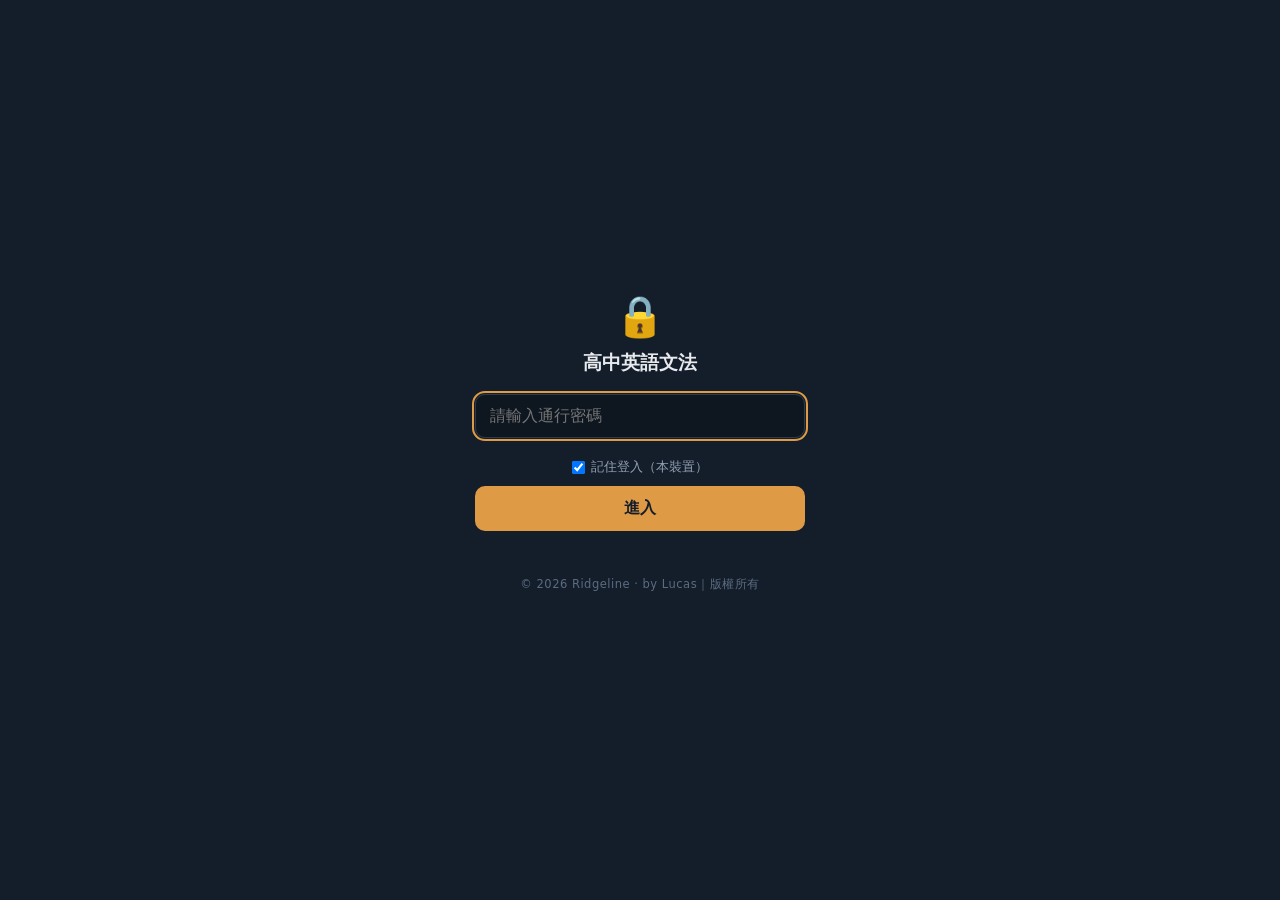
==== commit d5379202: "deploy 917_hs-grammar from monorepo 92ff1346be8866931c895d924c28c913e4220e4a" ====
--- a/index.html
+++ b/index.html
@@ -6,11 +6,13 @@
 <meta name="viewport" content="width=device-width,initial-scale=1,viewport-fit=cover">
 <!-- 對內版：不要被索引。加密擋得住內容，擋不住「被搜尋到」。 -->
 <meta name="robots" content="noindex,nofollow,noarchive">
-<title>英語複習</title>
+<title>高中英語文法</title>
 <meta name="theme-color" content="#1E6E8C">
 <link rel="manifest" href="manifest.json">
 <link rel="icon" type="image/png" sizes="192x192" href="icon-192.png">
 <link rel="apple-touch-icon" href="apple-touch-icon.png">
+<meta name="apple-mobile-web-app-capable" content="yes">
+<meta name="apple-mobile-web-app-status-bar-style" content="default">
 <style>
   *{box-sizing:border-box}
   body{margin:0;min-height:100dvh;display:grid;place-items:center;padding:24px;
@@ -26,24 +28,27 @@
   .rm{display:flex;align-items:center;justify-content:center;gap:6px;margin:10px 0;font-size:13px;color:#93A0B2}
   .rm input{width:auto;margin:0}
   .err{min-height:20px;font-size:13px;color:#E5786F;margin-top:8px}
+  .brand{margin-top:18px;font-size:11.5px;color:#5B6B80;letter-spacing:.5px}
 </style>
+<link rel="icon" type="image/png" sizes="512x512" href="icon-512.png">
 </head>
 <body>
 <div class="box">
   <div class="lk">🔒</div>
-  <h1>英語複習</h1>
+  <h1>高中英語文法</h1>
   <input type="password" id="pw" placeholder="請輸入通行密碼" autocomplete="off"
     autocapitalize="none" autocorrect="off" spellcheck="false">
   <label class="rm"><input type="checkbox" id="rm" checked>記住登入（本裝置）</label>
   <button id="go">進入</button>
   <p class="err" id="err"></p>
+  <p class="brand">© 2026 Ridgeline · by Lucas｜版權所有</p>
 </div>
 <script>
 /* 整支 App（含程式碼與 UI 字串）都在這坨密文裡。
    解鎖前這一頁沒有任何東西透露內容是什麼、來自哪裡、誰做的。 */
-window.__LOCK={"salt":"31nNJMZ88VQgAzXJRDLCqw==","iv":"Mig46J8gBneRdwLX","ct":"c9JLetGlIErcHObivFfchVuDh6rfGlZeO4+W3HpgzB+RLYjXWqrcCrUcd0q0YtlabyZyul/gkjJfGC8aMxLYZ4t5k1rDTIM0zi0CXhrVqW8z7v8JyIGj9X5sgkCgeSJxFxMsXzQFb7aqxu18BDu9mnDi6gamhc+NIxWKi3Y2CNETojsG68KGFn/EzX0dBd0baPA3v3q+I/6XP0+5p1pkd7NI5cQzLc4kHnOaodeGSftwqUzuwGbmzaSGFSuUaVwdBn4uNYGKozBLR0mN9gkHPO/MgdA/E4ciGlBnVsXDmJotfmADfeuHaUdtcy1F7cpPLOwHINVLBPGLM+iITmT0egZ/8vaoo/2/xkEMVyS5WhvqADI0HsnrEVNMKWA0Lsuz3Q/IL3K9G6RQuHxLkemQpwos9e4wee25Qn00CUUe9LJcKfxV/vgj8X+waAx/6NTl7JYu2rd/09TxvqX9YZWNrTd5hDWoEdFH70M/9VHVRCZHD+0NfofgdYONH1IZkeubbdoHBaLd2ANCd/MN3jwZya/M9nv8VRKUa1F8XW8E644SxiUMTOMMQS+4tXbZLn+CZ45mesLgUhpBozG7llUHtG9IBbOGDUTMwznNcNGmSbSz+rqlYKYgUL97aZJIbLhna2OtlpegZMd5fcQVhSIG2nIkLfeG3G09FeZnfu3tpuCNfSbyfJ12nl/lnsbJH+TPomkUfgxJc3XM8Yf6JzK1TDTHCDj6WQ7yvBotHnna+lXzLzdflFPNDoi41hw0Pl00mQrUZ1c3fGnTlCtTFcRiXIdPmxIs55Rd4Hx6NiYOJUVdBIIlw6ghBYp+LEXAZjV8hNRdm9p1lZCLTjIzmqgGRIN3wDyQnLL/wiqJptQzfDqY0F1nXkEJ8GdjpQZPBgNE6x1pg3OidEeoD5XpY76Dp58sxsPraWSLQQhAkL+Gc5f5VPvhtByE6YGLwkQiQUm2X2QCcuL67ZVeW1TEUugGJ7kZCZk+63/XEJzrov/rt2elbMKsBk7KdGmjz4qBUzZgXIlobxR8n0hSRYVGSZt0gIfWvvNYJQLe2w/D3gTNMLbE3xo5k4FTuwZ5/XuiiYbl8ztru4JA4QZMYetvQEgGagxS2IKBUHjtQf6xw7KeYDcqmbJ2t5OFe/2jNpL98GrjjOKxpzToCXUK3Tu5gbY9q82PIJmotlAQuWTGziPehm41Sv6NQgvIwjwKRD9R5U0fqITisgI4nnv+wftoOg9/SJNu1JR7NnCpeGQRjl31czAD3fPqTOOJnDXuk/fjJ/XAw5W6tqgfk4fSA7zLO/A31a9suSHTZDe/BbDm0M/YApmelBiy3r1+i8o1pOu7JvJqTMiAPYQBxgUjBZsflmO53amqj951W+38XNSWaiDYHJT/PQVKHkchxqW7CdvLm5aPxujTU2GQWnzXQW4/tsPRYodjtVkGQie7utaVCh5Bu8/6IpWavtAvZv8jwp0glqmW3FsGW+d83Rrw5P3sjHKLd2RUH2/o0J/1Mx2sJS4rXnKEOfG2NqOkAWTBs+3SQptjxYcT6xxv4mObnKQzoVL8/vP770GIFCSyOwb9cyGTSwYqkPgIqHFSRwxrLaEoWm+BZnLbJvqmXq7chUakJZaF1WPZy0oaiYSv0+hm7DJpA5IhhjJZARe1Z0tWUg88H+xigG1O3NIs8vQGGzwHdf/WeEittpoavrnabQMA2cjBcPvQKuzbekRySnoM6w5INhuFw01QMaconh+GWIeU9fcie2rlLiORMQrtGGabDfMToCdKm6yTrr+//Z+nEFJNcr1KnxVoXoVpZ4Xf4/oiSTkyvVs98ph0kfHvycfWpF+PktEKWkC4LemreDNXH+9GTmCjkDhHwLXknse3OlzOGw6F4Vyq/jRK3Lj8PAvumqLIyLMEF0WHAdNF4Wb9wqMvFlfWOHTaYTlF+Uy+mzbE4TgEqSNN8Bp6MXI07eaVlWJCGkZxRAlXbPHWshavi7KDOmpwqJRB2vPoI4NPTcHDODzoKuvjCQTfWq+UeuUA8tomCqww6VVZaOppcU8v2y0wBJ2TlQQQEyfnvdYvWdC0JTAyVRF+dSaXN/hetWbcVahIJZB7bONn4uN47OGZzJm6hYZrXHrQzn+wEuZsHCUP34Sh2wxhJ+1I8veopMTBr1I4xE97EQ0rDPntTLgV5n69kQq1yAkUeTYXMYcJTAVquzVO16vQVKQUAsnsI1zMhgUfPO4OOXom1utQqT9+0+LBO6QQSCGcpXHxlJWegcgwA4PbsEakJa2Wl/c7BNuUEsK4edbzlDnfpJLar7GlqOxvFY+sRMTpn1gX2EcdJQqo+mQ9HE7Eumxde24YvCzYZ8ECFfDsVGHOzo4qid1AqQgHFhngpCqr7bWEyk49DlztrbOlP50Wu8ptmYO200h/MqpGE4wMjTejQ/Ql4wtQqGaouUSL3d1ff9d4ef5DnVSUTiS9Ilw1M/TlE6Xz1ZoZDMLpq1/j6XH33qGYzvTvAUBc6JM/zW2vLcKzuXyNIVCa3nUGgc0IHbzVm55uiS8dUIHGVPrRGk7/2aUAKnRP2afUrmZezOpmwNu0Oj1FItKhasuf4sEAbUx5TNw/YaxLntCkYI4VylWx8Ekym7Xdrd2skD51MYcAytV7NgWfaH4aOESSNYRmQo7zCv53MgL2XrHPqEa6oAi4u69KeRknl+MnHCUx4cFq47vW4NHay6aXRqL4FYE+TWo/[base64]/WNrTnn2IFIRvDdw78IXX1hfN0zSOfvJ5AiB78tFZkbhJ1j7m2rzwxNi9v3lVAaZ/5rok4ottUVT6SUALtk2/XE40V1qvqRNzYe3+ChbpEx3HPuf9DvWKm/iRMtkfdwzrLS+Vgu4lhmdigQ0rJIO9uGQlJjHVzkw/vQxIGMAGrXIhegv8sw/sElg4ejyVMAY7iUGvKlHsni8GphbIUNLyj48raWMDQl4ivXTjBu2T/iFonADCh8ezDJdozG+FR8V2fCLe9smvIVazbZR3VZn3CusHsXzE1zd7+62IcygHrkIe8yMElrMb2mG1CG63ajgyOxrA/4QI4F+gJlBvSW3KdGJXiKvD9S3Sote+ShhHGc947OfZzCQt3gu1tppXBhgveO+UhpoGCxaTNC2ygElgwFFzOG4JfK5Cz6P7nTraqSFEPh+jbcphf+WGz+t5eeiIuhJEnrYCqAPzueHIkb/[base64]/ALAMYFqwhPWG79+mpES2Eh75XEr2U4HK8MjeX9PUwalStLd+nF3f679jqbv82GgPcqKW0+VwF110OnLOVLHbq+Gh3vVplgiDiv70QmJeF9RCTuTSFok9yvGGKD8EzxBPcO1iYTCjXKoEHkOt+ntQBS3fhG0feYxrFWln5bbNrlKvPbmhvq2w/YFPQqexlJqVNDlHR1i1xzAZXj5qud41wXbBnn94LA/3TLJ9pG+M1QdZja0Ci2UP2CRT0UOc2Uy4K0AHuBCVin8dza3QW/58loF+l/gxXaiRALJw/eznQY1K/BNrypvS5ArlFnbfjQTiZTxHr1HFP5f6wB3VrYDrHvnxBf2tovO5Qyt2ygGgfkLUuyM5qbTV/B4PlKbqLFOu3QZpQW9B6n4GzP+EFaq2GpjCbXgOOlTka13h4iTQBuZrrKhyUs3r6NcUDSkUpElPR+/22o39j5Ja56h1Fi6ZzLwbm/pE5vRq3CTXrLVMFvgo56s7tMrBt89SZnwFeLqAbXXxZ0xeNAq6246yU/vNgXV0YpxA0i4+2DZk95QLpnf18yOVzWfmG3Y5lz2EvS/UTypY0YbhwYybNifTLKUgCwtpl03Ew34f82jMzS96OahtE338vm56koiuy3DG219MEZu6SJJqMY4aYYd4KmwG/+I9Tn1cUHfF09QFnJipzQLIU812L5o+Xdem7Je1/rU+l9Jnym4cv0q3LDOZs/OOJO20jmqZBsKkVMTSrdLLX+hUdN1HZSwI8zzTGCdRj/JqD8xtEMVxprDx8/yoAsz55BIgDNpgxlbSfa1U0Gxd24m02A0QBXNdn9FhPdIBrhU3GTPUJ+UNmShXmXwjjXiGcs7X2zqhlFTMh7CDD7ROC+JocuwOpr9tQc4Zb2nCTc/sdP+kohUiNaxPH+E0o+gDuY2wB5EyO9M00cx3asA9cyT7xH55gF18q/Vl8qwE25MjNoOWbtPCUEt1D1SAk9UPJ0DXT1kUKm+h0LENkq+r7sKsAhr4C1nQYyoQAjV+z9aMnEvHJ/APvKjo93z8uAM0KM9rdsnE3yGd6OuAVLbGi4Z0NLCrpaF1vQzYDkXV7l8hYU5mF+HNY4cKWVt1zsJZ8IzjddRyonyhuKIYLG7Jy9zAz4aW+tHG8KJcU0n/jzIX1mYzXbrWr25ND41GeNOmrqpQFofi6cwq8R+sx25SACM4nyzkdy8FU/0EflwIKOPdt3XxqHxXhhwApr89tp6jfRsY/RliLRIrG2JN6obEokueJLse5GtLeONkrpAZVNkEX/[base64]/1gTEhXbfDpTr7nq9XbsSv/Bq+oWQaud7NUhB0eEh+xgozAMtFixLoza4/[base64]/izGCBIBa9AZMQzUmt2D+xn6c4HH/m6KAll1G1oVnitEVlFfQPBSxs/1w1WZntvUSIFrijoD6aV7EwSpL5O90tndeSBeL2bCsDXeDWHmBocLwbH3+NbAr7d+zLhOJFHMO1sQIRcos4OpGD6D94j00MV8xj8MVXQZeGUDwidqMlcxulgeSXFk9aHklcw6aKV2zxmfNSQ1+w/mvAAgekXIsCx2X4XmaetqAnI2TUNdk0aFgswTALcqndgk1N4H6t8tjVmb2oKGD30xSXMsivwcWmzdLhQHq81YsZj1w+JHxdCR/0mCOSyB/ENjUB6G1oFlInKOjuT0nLV+h8M3VEF4EfqBMXH/+8iXqqv/TIl1ZasmlICzJZu9KmMJr89zTPsogL2l1HXs0PWsKlOw7lPtuNz03LNsB6xXncwfOc/DzDjPBwxxpmuZulHbP2dmFGm/VwJWtTFs+p0qSS9HV1JxWlwKHSbEziZa7bQj3KpUOhpSPuzR30EPclig+Kag0DzNXkdxHgvr0WXlxxbs6yVGx/SzcZrRH+ye6uUOXVLgISgI7XVhlBSDf/+XIRlyjjXZGd9fQ7mRlH0+Yi3Z3jCWbHeku/[base64]/x4oT/WhZ57o/3h/[base64]/s2hRqgfIU7eFrnKaSU9sOLALFumNsqXAPMHqMgI3DuSd+C50TZUPvQcw4XLqjNPEhJERuTwxNsorzGMUodGGwyh7SETwp12vV1nPv88FLulkXuIAFU/A/VyEEolc9CWI/Bc8DOq8d8p83QgkEaw7XbkYry4rsV7mKV6hk90396W/49A5UUH2wZGpSE+ZiLP9ELshet7kfDIc6T7Qa50fYI94Yh3yvAP9N++0p2kuE9UzniLRFjxKwL/g4BtGoRDR0vIM46JovGLqhGsqGcsZRG6dy3Cb5rWnpyQNWkg2UMrqnPYdiRkJWRZW2CYmgfGsiCFCdC5BJ0brMeJ3f5hoBEp4l/SYOT1o7qIq8UagEQYUgluIq9WFkkssphSyfRQy+rZMWTPrGnxpzY9natfmomrQ2nWmbWNGzcwL1lsTerAXstuLA+/+MNYSA3kWx7vso7SsUx/YpKe0oh4GFbMoBZvkmUl1DSAYYcWoJU9E226tdGmJ7Ttd/d2CNHpyOpWOWHMHaKYS/QyDRiGWcjaYL4F1TkMmlK3izp+H+SJ5IGhI7GC2C+7TvU0Qvr4f8GsQHkmRQ5Luxb2ZIvL+P/Z38rqEoAYMusx6Zqt9c/EuFGLh5821RM5Vrh/Jl34YY+f4w6+u9uTfB+AbAX38QQF7L2QxKM0GqhRV1WvIKeW8xQ3b3jRSzvm5TrJPfNocOz+IC+dpMf64V8yU/Aup/AjZvh1nDRmEJmzMZ0eTBQ5J2Fut/0zlG5pOdK4AFCuU1Uepf1AXxXv8KW5pb/VqMIPwMe9jrdz1gCXU7Vkuc84PJHWiXmOE8l/R0sSuf8aclWdgu/2JwA5ub/aT1y2LTsh336W827zjo5EigWmY7vwqgkICCYdYzZDBWCm0IkIoSMI/LeBmn1h1wLNqPYDYRLBppJGA69eXjmlZMXI0iOfSU3kyDD2/YSLosCtjVGtij9ZwwFvyxO2e7IAnWwBl4QdLVpTnl2ctCqFkVebocCpA9Ftv3AS5Fb5001Z+bp+cETwr9Fo+oFS1JGcdRYx06H+95/DyLZHGXKwov66+sZUEhnIwNVW18Jhp0POWxFFoIoRTv95IM3JNkHnsiCWZ0h7TWVNcMJaX6ExPD2qsgboosoxygAPiZstC9PO2J2vxkk8JbHc3mTg01STlYSH68aoi473WfDmto90Isd73Cfv2/su6rhh5li4XuQbMlcqXLeLl/ddhTfGJo00tZCRxQR4PB1GQkVgTaHRq0iDhmpAhgWUb3tSplDWz40mw5hY7ofsfsgKuxY8XqxLdnBY3cRYNL3UCrFmD2ThoINSR+6Ixa7ZH/PMAZxahwoQM0rCy/ahYIAmdW3rAjWtdwSBp5U/Xb52fMeaj0u9B+NrDtRCmXVHiEcQBXu+N60YQRJGoGrt4uySD7Rh1Q2jttbyk0ByJLyxvXMjrU5+QKbLObAt7H1MTMe29oZrf2ey5d5GG4XniQqHklMiNzpfD6BA5t8HWcvCP8/NsHQdJZDCdwcfMvEn2ayr7F2Y8IaYuhZYPkRmOZ1K+5EqzvLBNFsvwoFG0SVUR7jAYPNpaWjNvO7PuIOEe6lHHIiFmh5OARzHUzouWIl576dj3I/pZCF7Gj6mPPalUflBlmSNryhVVJc9XlIK+VbTZZfVIXwWaEWVo8zoODgC3pkPsr6uueJrqIadPdnZElhF+7YF9EhKz/Blo7vdcplqkFmJPKd1zG7F5DSF+MiZ6ayQeCfJLWEo7TJwpHmXr30M759L4ZbctKFt5edWfwJotMYCG21LHKpM37xKxVL0IovIoJVPYBCKj+8aB7j22mgeSSS+lOSbyJe2wTzK4gCmTolZV5IH5yV5wE8DaDhiQsiP3nT/rUAYKnff8r6BMJ1/3wXLQAAo6ttRwYWSA8ECGwmdX1uNSUJqyZ9K2BeRVdJmjXum4C+U1/2OctwfC1hzMNaNMMONdiOZQBlG4R/LhL2+0EdSZ9S2SL1kUSyCgMA/KLMHuX6PHuripMTc74YfNw2OhVPbGzxU6iqEvHfOa7MY97lFnEnd2ufkFJ5B1HwLefOskUoz3dI9+T4kv6DMaQJjac27YOjtTfBye4VcsNb436U3m7QL2MBDPY4RmnfVMTGDszsYMwd12J1ambc6YrVWKUkgGzqUjqjJp+c8vhBcYBcNM15bltrvCOEekst1oREO/5u21UysrXGlRWtWCbgV3Q8mrXsF7eTYwN/A89KiJdC2jwjQQqNLuOparhoTaOeGzw6xRhNV5ICKv3DoAgP/m61KZAMSiDoq2cS06GCA8yKdAYw8WolYq8zy5Q89ye349ueGpjinuYxfHPryI7Xav4vzEGc2O/lrhZYYyEvLV/tvPQ35UUo23bcr344xI/JVB60DBDXgbX/8SHS3Nv//m4ml5o4sGm17O3KuSi/h5hHWT2vlf8gfx55QsJXQEOpypOklGanUHdkVoPewWpyRnbx5eIbnKRJ5LGXBPYD+cOE+8sGQ3YgrFMOewWTEKE1CDWbNgWPyWnbiLRMdbKwZY2rv3R4nLBS+Z4QQd5b9Yn8tENsJXBSVohxvJq9MMDbN1zIL99d75aJGUoSsYLct8DzpY705XJfZWMMirCPMHigC1H/3eCStWGk3XbGsP8h6hxfuMw0jv2qX8dWKUceh8OM88etbxbOOAv8tyk9yp3zIEmU/yaFWFnPdeYFKbTXIrr9JuQQODjy69Dx4ZkgtQ3GqUfwulMxiO0DXvEuYFZDmsVqwELWRhe92O7Y+7N1c6nmPx/rR808LKmQ2+/bzrd19k/LyxkPQn0no08OMKl4Q5R41c/FGmabi5Fn8jZjlaSk0/pviLnfQYCGtZLmNfJJLCEruv2+FrnBNq2Ey0tktlTkR/5Cxs9ZXoMKbp4ECvJrvgdgdVrk896Y2k28QNCN/A7JB89Rjh/h8Fai7zfj91U+YddKtrbtcBbyYgKuAL7FZ3xnWRxruwScu+oELHGUKPpM6NeHxh4YN+/goLwTE1PBe3Z1QO3eHeUh1s8ut7QXE36YcxCN9LjkOvSHEWaskAwxE5bPAX1bEybEanfwz3mxWRXC/SMvpxJl0BT6av8GmeukulS/iKAi76jGPFydKulA1FjF2JE23nxeqUf2FiUH8HANX8uRSas417So/Vxanvl8nO0E8IC3sKgollGWesgJXJzCXDiGEw5txJ1a1rlKXDUL/[base64]/6dcSROVHjj87tdHXDjyBxEB1hrgyL+NQkTC+OU7dmahFGuNVdkfjSBMZAig2DuXViEoegT5dOW0FKa1TYgokhZB7iHfKigfeiRVcQsPzjdszzNBZVhcnt6dhxayVYPBVAhjaHYO/OXD1NuzM2+zsZBKSjWI112L03mqx5GqwZe+PSijhmFKYILbMW4yL6dhkUgkZXerQBi1GDVtFLiW3dm6QnK1eYXpdHolyCRRZEO1ooN9kVOzHLTzNp1hu7NOCLMoNvrNoGzn2aXRy1eDvCjl6dvE+IgVB68tFzPl9J5V/atYROwDotgCGQFiPtbi4GAiLtzWNK34i3zoe5t0TXbb7a4RRmHKeBYPN6l6lZ6fAHcoWiCuUN/cyMfFvt+b6OpULdd92pU1sLH9UpPo9ANaM/8jcN+hJU/0ANKdFc1HGaSRv3DCO3ruDE6W+5YVpWcD4OLxyktfUHOoF9iXWu2HUgp3eljCNjNr2Q2C70n6RYxP5dKgFgrjNv94O8NN5bnVQPZJwjtqLizta9Eiwy548gVn0Hfqberzw/prlos8N0M0XeSI2rCRmeACV97XhKdspOKN7puwRAVq+0tz2IjjHn0l1Pi3wQ9QribBiRYcTKQ/Xu4gCkicQdqz6DsD77wg8iTelxPkClEfT2nwaR1hHBI/BeK2gg4OzkRaDbHvdoQ1jejaklM20YmyWH4wYoN3gg/lIcFMJzDv3Slfd2Y+YC3RDEixwr4xXmer9Jxpq0VMM+DBnVNPDUnIcAjax0gmmxnN8h+B+i/OmSZxxvpFnVqWULIkPSfOCwXA94wH+D8hDKrjMHqfh7FxfI+vkU/pRk+EnsM+Gz3irP0R6xPx4CbYvkh/K0e0vyqvS8eddoaOQVmNjxLyByf1l6y4Q+VdlxPT1ugkZ0KI97PNqzoRXC1Va1I7WmjlPLbTBggk5hM/cAv0HGzYQt56Dj9ObVHYGXtzEg+iFhScytLD3AraVC3xYYrok7836rGUDe0G7BGwx/WouOKGI/+YttFI1aLteG1dOHhCaP8lHrEJCEU7r4XFAk4DkuvRKU9Yujy9YCz1003qCakvmdqsBLHYgenCIWvrbyOl1rjwhjjPfJB2IqshgYXlZ7VaB1qmI9z41Fp/2CADRWUhltxzophPSh2GEFl7qHn3RFJtQPb8Z8RNLndAuHlRr1A3SBenQppMveqr5dJlj/mqGzKUB+qvS53J8xXTQtpCH+6jah6S3uArZeJOMspttEipzLpgW6/okucM+DP0TNN4iSxEm1hzxjMg9UIWqQiHCvIvc3yk31qMYnxBws9FXl06SYmCJaMmoR0ccEA3adukZly/92CzW1YRB33RDx8VLwcZdoLGPl+tWYis8/DhKesLra5ymdcRkim9zO8c+RnXScVMwplrXT7nv2t3TDAZM0rLCb98Wo71eigXHbNzD1qLTf/YiasaRCC1WHs/FI2j6XukktUhINsfcSRDllZeL/0gt6t96wUGp39EsvvPE+z8tZTMhe3slDrfI0zwYdnOemuwxmbVC+VF03Y7BfxQ00lP7iAJpIBKLJ8XFv+uhi5oBBfc8TlOvpirQ4cV70YqGFp6HqgVYnGxWzHLuXc6pA2y7abKkPq4hs0Q/HtTIech17gNN0SH8YjIo65j8sXl6xJWJLdBMl+PborJP1e+FG4KNF7lnxv66+8r2mc4TJ2FjxZGlCSVBQOrQcCOzLDyqX2Xg2f3MrUU73vF4CHC1/N1PFbpSukfxAbKklVk4VwBJn4lwvwll8fJhdRGDqA36eRqgd39Nqne3r1w/61vIcxYuE5RZ5+2v0NLyiyJkxpFVmN6iWgMEpP8fH0/[base64]/IyRmksNURFLBxqYgf/G65me87JPcrs8qJIFbE/92mzZyD7JdRwC5GhToYkrCtAbZ7SZI58wAZ4mkIRmMAnOLHOJX3N9307dVbHjHPhb+8ULK48+LuVUmSr87fDpezvyV+kt1xjB9j0LN3C85zQiPxH+/RlEhHVUzEzxknQyRw714eYCzr7dxbCklyChrLAYSoykQivougDwli24dnAWG0yApEpJLEkiOo9vkFBIBZcrpM20N8JHY3x4LiRuYwuoVqFP25pQcz8Qdk+u98KHyMTNOHSFyfVzKJ8j2/BJGB9Yk3HR/lWmpBhQwvJrQDm2mzGBpgqGcS0+U9Y5tbKsBXFhuWI/5BMRtx1Q0zo26lg6zwgy01GEmavyfaRFJYstqncTzCNvyef3jHf7iPiNLJnjiJlmrbnR/Cc/FGIK++lYgfxKOj+YhP5aM9RQF6ZTzlrqm+G5NAQrZ/RdWBuXOMArR5s2TE5vvBYL0e+l2hP3OYwABfXd25UhwtuiozvBSue+LKH1qH/5dURFnHAPTCGo9c4ylT1VcI4huQt+cfJIf3XwuMkwrvIY/71YmuhtMBoQR5U0NG9R0JARPx8SkY+CWx5LVJCYbIxkI9i+uepw2B9tFHoj4dr+wJBYTre/hcTedlVOkpYO62R8s5JERZyaNKdwzvIWHYXWiScBPIDS3a45cDQBZcxYq3g3FKcMCmzeOvaykPhDw8oCeNw5mquWQ/[base64]/pA1ToOuKo/9A1ilnKIJIIYtAyfQSNCQ+cnsGUUN+8oQOu9eegWDjjO/XNQGTr6pIG4NJx8q74UctB7+FBQ1Kd7pJBW5UginWnl3i0PcBLkLDk1Q1gQqtyw3FMFkC4/goDTd0KPsg9YjIMsrU9ZmQ99WOOVqRRzn02QT4E7w4FJIZV7DEWgnxJYDVbRvsugCF3Vd5qOdH5vQVEPPOQPKUIoCchWl9EKRpKEZ8IPJNz8fdhF0V5FcJnIYdRM2ilNLRb6+xNs2+DTbexyd/14Z0yU1MhAYxyUOw0hqmwZxmK9RGzS+shjMguY9FGBSUtcQxSKKHFvtAUWRJUzXR+HAC9fv2L5XltdLwxhPomcOMBwa7nLI0jxBTxAnw7MIFEtMc8zw74J8fGdo8sooF0rDaqH4ghVY/KCC5lpsynr4/dvtXx8hiJKLtSBE5N+Pky3Od/wR1aF1RJqqcW3Z6HgKlnHkBxwOW22c/[base64]/HMUvfY22c7Q20iqfC9FbitLBFzx/xz7zMlSy2/O9Q5Enc0i2q4zTGyvn2rDNwRT85VB5Euv+Vwa03mN1unrKA76mynork/W/29VE/AEz81ImxxbEkmgIWGq8PY51mFHYtnLy39/Ly+BUyBhiGVGM4p6CllYzJ85wBxCNnClufcx+rboAc7LK8RYDgDCjp5BoTDsN0tNoapl9nuiHH/1UJtcfyH09PA5EFdOtZeiLqr5scviRhpvb5fCyt7gOomdxpQX0qv9k0CMJzvZItOoEHCPR8uUGMvm254QBVeqxk2dDz2NumoHlHZUqSqHGrxiZE0Yw+lOGhMdpso7CzlnTtOFCuLCaYAxIgNVxnyvCSBVQySw1Ha+tCnMyZLg/oZ2SYqKaJja9sBVWiaFiXrqz3py5Zq8YQ531Yrgn21omYEuHeS+x2Lgs/OyOSC3PubH82yB2TIYzdumTRNuyX/An9X9aYkNxOd+vYiaY9g2/HBDQ4jCZ0slawt8UJKR0xOSOm3ekFlrqq+3ITscv4HYLeOXMqpDxm4ijyNN3moxvZ0AZj4311W20czlEe7EfdZBqYwQjiJgm4hCjw8p+T8Zsy7I36Tng1S8Jn/wZy4NlP4PZsuBpalJSXVas9ObWk8czsxBLYSrmkwykAz4fVJsTF7v2Mli9P6CK3sz9qSd2ova2pVV3lEV30EDtbAfNSr3SrZwR/9LkB53+SFg3uqn4nb9s1oTtgFiF5N3+M15HBLL8L0nuC3LmY3NKh7PdKFoqszGi5WTEpGFvBXarSbJWn3FOvLBFdQkMDO93B3MxNc+DbcLWua7HRQE6Qu1PFTgEyvfj8VIkSrb32k/Kjmam9QY17AmwSRbCGpHocYo2iXSAyruW33wH97IT7r7xn6IRnWKTxAA3kfYYrmzw3YCgFAWHDz5peIqZiT6vImtcvCIGEIxYihRWMaT84AFXzNoomyB3IpUelJZpGB/kqpOIFvAqZB5/qZpg8d8zVU20Za+7vxV5/tBdQzp9eCsbMy1n3dfmoYPOdBncJ+uCiQjtwvt5/fwOX3er/BQKysXWaTtrhIKJbefgOVRzolf8u61EsgdujTWLFbpeC+Q83lBzet/ZhipurCQsjDWK+HQzMQdvDv2m16hRlrO8MrCOrrWYjvecQ/jVrj0d87OCVpAmJGanGdur56qztPhT81ONT9MmVmK7OWVAkmFndScJ2EspAki9VX//XRQO4X8V6TWT8za2qteIQMxE+dAquMkj3Cu2WDEq+6azIP/diC+LUpjXYwOj6lM25eMGecCssS8nRlc5TbyGTzJIeRRnyBXMxR02xOKPjWvthj8TeIWxQvR1xLE1lARnN3mvS4NiTqzipFk9pJOLL+0vdph3GN/ZZqRRJVJTnPy/HR2sjdxj70yhRqwDbVpExPtxSYYgzKHuSlBk+WyuwAejZwCRmWARGE1bHG5p8B3ByLCP3uvEtEOn7ISXSjmqgab9wPZE9TSAunrZnSRFIAdKMZnBAkH1AUQDJn88eNXctC6jVWtr+ccPNUL+kGkB2lcWsY7Wljb743/UV9EgCO+wK09Udj6HAKxaaCZl6c6BGOzJzTMA/cQsT9GiY6vuqNuTN779ASXkCtZfq/[base64]/EqPOBKw37EfFZO5zLd8Z2BOC8acZd+/9ogF3VGQHhJh13eh2rWDqhvJk9xMdOfgikUrlLnqUiJkdo5N/ySTxKFM2tfF3dhedIjqvyA2fFQYAT3ssL7LmQtnsTGNPsETxRv2a8m1b62OzdHI+XOxEbJLO8M/32FyQa17uFId3E4wyCFfNn0WbZR1ovQUVJX6DfPmF2Y20VE7KullYS9d80WLebNFOAFGU2B9LJIjeXn2i5/cKYlT70vyrv5tcwlY3ElmBh+yjWqJ82DFyOFF0HxqtcWqTvzo5pf3rjQcSDn0T/qPDDQnht8qhPVMrYj+Q76Hx03XJgjIVC62aHJG2SQQKGpPDAEEIjWoaWJp466qQ8b97ZBuYGvnq+C6XUifZZ9qyUe/cvw12S8NmL5YcdUlCty9BjWBa1HADufFcwubOmk8fELVQdifoTzNnqzLw8lwKT7DKYYnRsOz55GuGzpMja31ROjioWpf9u5i5qqOiPd/z6gpk6CBRwq9IJ+/mOd9RKSsbObz+i3Mted8ymSYIMJufh4q1ZuOkdRBuYijbZ6yZUZco/GFf7dXxFUctRfLJrRrTsSb6Wpng2HmdRfhvUwUZ2sRlBgmrU8IeBcK+VNwS9sZaiw/VIEu2OAe2jPrkuDnYt202gJqU1QRg5iqv15D2iicrWBWq47Z4/VTbCqRcohSvYSmSnBzdvdTWBKb/11ASAwW7adOCIgUMLsokw1pIdTFZDvnt3tSWES16o32KWUt7ehtIqMIyJC1126rkcJ8di5AazUuMUW7mJFJ/nrtxn6Ats8pmSxxPPCURtuPRFDG8hOLqF4zF8i/S04k9M3iYGlReZ/mM66izVGA5OHAwUZcqveXCp+B338dU34Ah+U2Ww9PLQ6AQ+Yi8/cjUpkwegpYoxGEQOMc14Mml8EF73/uJORpObK1Lqm6gMA9hUjjll34dwnNUUNY3Q3USphQ/Xs4D2xTcVfOjzsFx6jZvTpwaTyxrInu87u+n7/V/5cGsCkDi98h8BhIXAdku5bp0xthQerRnxIN2Hl+dJJ63mlLDb9Y5o7hnqbN6eQM2//fmSoILPmiubU11HPoXHLECDHgUTYnVYRsd18k7vuSmmzFybAg9StpS16FCjETjMygktjDvlur6LET6NecwpuUoUsI207gA8e4ozH4NXxwow8NcTQnX65d2Bp6ABB4c0qvAJEYXhz8PejyBfA7QtTpbFOu7xvxOlF985IJvWUrH5TZZDM9Q5QXSWIDx5xKut/N6Bb3dhtH8Zsq1sMJTXEJVdavTu8ld7jNmtDeznDVveHcY1GsBU4U3e0mEoI9lU4dM/Oi1yENknzSY4twHAoYq2xMWuuWbxaKXZQ8Q/cOmZXAGlTqzV//[base64]/VJyjnwl2LWSPVmGLVzS+3/Gtq0QHhNjhgNxI2kAJnJ0wqtbtj0HKjMI8Z4d/697va5H/ECe+6TIEUEZ6k5t4Ly4S6roqmWseAbld5V5rZSnlyVzb5+c0MzDg0O0Ocqc1T9+B79jYECev+kH0nOdFX4k6tUVqozZAS3ZVIz1brW+AhbgjwUzR5s8NIAllMjwAooQ1OMlSw2ZZVZDJMnIQMzdlkiHfra6DogQbRHpudlzB6Pz/+BK0+A7AgL7kaI/QPGFjpAdL9iwxhuYT/A7RyJ0auxApZmfv4nk33N0LvUnrcvDIuBz84kN0Nd34M8UT1ZknjE59QotxYsRBguJbDL67mD+Z56Vdbzft+3SiBoPIEfvjaErVyerGy+IKDXk61XoB3jCCV3czK4Nt/YRj8/4M5ygCzEC32VTS1LTN9PgmkDJ2ijuGlAUwGdLplaOOH5GtuOltORaTsSR8WYgMrZQVx6f2IGDbGOeaawOMqpX7Hcw34gP1mrLGbYVOjt53ANJOX2alhsxRxcnsmy0OVXNOinVe/jkmAFvbMZbaV8Wv5qPbhHCX828Csx9DtZ1NM6v7MG1i3IwmzfbV22oATF7GhGIDacGTdagTr8Pb60MYC3nqA7tILY5r8g+tvrAZ6Pz93XvB7hd+oJYbPYEuBWEU1/oh933B5aV4fa3nlQb1WJjOqAhY2q04HBAmrk7/inF5jVODlhgERku5XwyfIoscFfU99/629Qk6LnjlrKSK8Xc22dOKuRazqTzmZhr5xWxLtkhRc37i2ch/mAI1VhzbWh4oOpvw41OnWu3RX+PLyE7DTz6MUhkDy+DvTHKfy1rj9KOOalmMuSdfm8N0ipk/Ra+N9fyxwluZVpH2IHJDsYJsLm5bGVE2yq05u3FDAh4fR6wIrTlaXgbfophVMHdkNZSjq/IxWxKqM7zBaHUAswO3UXwOPHSuVzqkOD9ug22EjeBz2wbrr4xiU9CpwclbRUuZiorWljstCS9HabV6gMD1YI9ChKJWl2Mb5ub76qnEmv+HZUHfku4e2eNNKyEXC8jMLPO2h3PX8y/Xn06g4rrHAtj2W2Yb60Zae7d8wYuejok7fCadbgyFB7/vIthMsLDwdTSm7AdVdVllw8UHJ8dxS0ikt8IenC/vuTJs00zUgFAgsW/cjgyhnqKFjc7babT1vfTmJMcShENiUteTmbzqohAG/m01g1NVwArD2Hcn/KxwjChRKYAY7hxtWk4QL28xsLe0vchycs6ewWpD2A45W2hASZIWIUQC9FY8+td+oyIhnNgnrj6iolEbKMZ3S8UeDT8O6t/TiBbIn5F88XQztx2sWsB+2bNCQ/hPC0watV1ofNRW4sof7qDvVSlIytyGjAzmV4IGqgheBBsv7hwGLDapuFB0+sgiozz/ifU91YGrw8mnn4uJAo5ZTpCj+hFAEchNUA96rvXvbpPZ/g9GYzFG0BpJYp/cWm1yJLrMLFBl53nND6ULWnS1eXIFLZz1EywgbQQytCHdTrN72jDuA67PYmoKOtjW/blyY68pJUonuFV3SQCZ2UKPc0IVhST3gwHhABjtIN3LFVJb/HRA3jUxOTZWKP/quVcR0tOdg+MWE+MqlMswcqwEYspYP/acuNKlfdptUjC5+4zyKmJPPPKGRsQvcgFqhWizYbnadmP+UhMvUYPE3JWVHwhWuQdnA70NUnDL92SwXVk6smEIVg3KNld/[base64]/2Obuk2Bs0CYzeJ0zMaEW40P+1kHfKfVsJ1bbdfEOUaUKyyES/3ouQ8oINYdOh7ceaaibHpgDBRP9CtBpQtN6AggZuSWMFFi25pH1Dtqk38JOUGIh7v+qiYov96j1zRK7NMzS5Vr0h9+FZZpTK7ZpiNJV0yY8N7nGbUgTsr/TPnr2/rXKdN5M06OgfVjTHAfhH/iViDDziKf52x6npztV/bLbtUJhIDSltwwa2VXUIHv+edi83olBVLO9GE8ix1pzjZkbYZM2pbKik4JdHyT718+Yn0NUFLdIGN3BSkUwxfkHIx2wfB6fYvptZEqI8Y2gGYXG5ZvfBLzcuwdj56aCXJ0pu7lB4ztSWv7d7nvZiDSbx8DlJOHbilrVvHPaS02De/wpQsZuOwzfCjdULi/pmmQ6IVIAWnQvm9/3oWRUVOk3GV6rGibVSoxUlsaqi8zuYp511vPhO9053mSNLO9wVmyZi5hfA2uILJgrnc+Ox7JJrSljNlv+Z7u8G8pjYsMg9iC810J5w52OW7dZC69JVLWBP9dG+3Tv/hWeCn3mkw/w0cZ2l/a8ZEijIZLi1f+0uUfeRXjEL5sy0aB4EoruDWmrQvkKaceSz8dFrN6I3zU/YXP9oyz0Kda53QzeM0JcVmWfRB9iLzTvs0J7K4QA5Q13WHXPjvN00RQl2j2cIWH3LUzbIxyf/VS3G2rElqgg2N4RTS4vNcGpbeDtR4zOZDcwUfl2+GgIaXboSAXp/+SvQn65xVNK2ZswOQkKoEf6rtVf0l0FuaQ9RmBeIMlzKtiFQKARw8QWyUemAxcoB3iwbS1REDwf4rDW0kCa28KNQsBPKmpycX4+ErxOCxoHarPluWgZXjTefFO3Y40JbuVK/TFpVNCs3QuKiCmqH/Udus2X9sVxqx6PmCky51fGfQ3m3dh/7mvSW5nZ1XbEA0gy7wQ/4NNayB/qbbaNUHY7NppAIbrAnr6ypjkufRuMdICAOS+NnlmJdhVS2vGW/bW3vSC0rTHcH+OreTvPvNNNpd7/DHD14W7pBvItVdz8YXzyJlDGfofvoEfOAzDpdAQygAAq4nSds6r7k9/xvluJrI3Bz/[base64]/fzfFEQ7GOb5Q4j9NM+7c4DJsCr4eDDBlYbPzWQSvIytLIAj8YSzJj3B+Ix4Lev7eXS3xF+WjAPlVZwwPdfcEqb2p98C+h++4qJuWUaQPBgYDlNpPORsPTBwoqxl4/y1kSdd9Jaj1J0ciVYbRxwWFXvd1b1snVgkVZwPPjAAIRDbT31MZ/UxefqgKlSoFKrdNaMMYV+syqxPhw+HnELBUHkYnrFspbe2M76IdsePFKOzMEmkK/[base64]/Tyi1BMSiDqTxSRfzCyaTo9rGMfUAvd1Xr34Hw4E4y0hSbdRbUzVGDgft6GIN9KK2q6PFKurPRmWpVLuazfjeEhFxuIE2duWOfEMxh0GBHXHDeESG1vse45pVCdplAGna0WS1dBNKf+w/ctiM/CeaH6oIcwpkj50LlOwrMWRnsnCxTBw7x+a71q3UuPNeRfKNGs/dpGkBy/JTadxZTpUaCH+r6F3l9BMPLVGUn2QPlzKJ7tDet2CKT08sW7jd02Qc/Yu2EN66qyKYQvy6hmpwCTwh0IEeLi3fnnBxzWeT6cLsejn3lpoHE6oyg3yV4wtQToZyz6JJFL1e1K0Gsi9JXVXZzP0YQBdF0HKBFIHLAD4o/D9D4ljrvlJdtFQP0GgdvJxW1SKAjdZlbPIrCYszpflP/[base64]/PIc7tmKWFSd9JLUdNNCRkg9RHoEfTNvmKYhhB7YcFy1jEivoEHW0ODSAdryEAqr3oua/oQjq1qr/gBvC30KMIIk0q7HfiVnhA/HfyPEpaLaf3H4uTTD0c4YwbK8jeza30i7lXdBg0RoTxJou7Am+1cmCMWdDldDPtKwehcc/gYqVbt34iBq/GDiLckTHhDkxtH8OEDAvZ7bvNrlp5dndVu6r69/2DpLRiecRJkQ68B7fzi7ulgGK61nHrpmdlM1EbdIswewaBbYNDNa8qTjXSPVTv8PlOPIJyh18J+Ad9DxklfOvil4Va6EDsc918v2jL1Jar9ujZoNpbmYeOqVd0xHpLnBOTIVdmridOMrm7UAR3AH5/3BMTi4bpvb/KVFq8BSX0wV1Vk9iHNGzknMxd2z/rBuJM9OAWYeTGwuhVqicL8XIumGeBCK6MAnupuwNYZgTUkhJxpL8niYg8Uh3wqwyXYXKC5Os+makHO/1zD91PBBE3v83GruuSGy46aRjqoQTbZBI+4AEe36iv+/dVIxX+l5Jvc1/+2QR7eNL5+1rbEj8P63BqK4eD3BjNbhRWbCx801asqAN6cu4yWI3v6DsIQA0kKN2Gj32EqSOeMTJRpWqU0/Ti1qsL7s4meuj6ExaHQhIGoNf+Nu9Osu3baO+g3FZA/[base64]/GMkIzLkec9sgMJeobEkrTNC6A6Vt7S7yX6625luHLEPb2wH3naf2iSqNRJc6ovzzjVq55zWx/f/Y+pjFbbYObWWyR+UN4r43HLfSJr2+3XHjd+awfuR92OutXLJBWEOC8V8qAPQv+itOniZhKUvPkN/WTIa4F8Ro9EHqzvXA/e2MoZY50AnrIH4qrKc5aQvIMvktnbr8DzHK2akowXya+ZuOfPhLKKRsNcnzFgckuG0cZH5ZIn3hcZNsAix5FCi//dWyKZBPQPV3RjFEtd7dPyVL7GFlkoj1pkcbcPTnhJP0xe5j8e1nuBVuYcLo4W/fcgpGgBK4iMVBnbpQE9Jdwmv+BdBcUY9ou4u+8SQqtwhtJoicztEr5JpVUaKiRaG2sm64uWZpHee8iOaIWekXZff2mSPKtBzUk11OMcucCuAUnxR3AiIFnhGmOUsNtrmrQLXS7L00M4Uwga+Da8BzQXfEvD9RpLOlCRn8K+rudC4S6FpHCtetV5lLXk+53ea5a/KLfPM3MZDwD54EVgWcMhMx2Iakkxzrd8/ceLl00nrPOEJdrDtzyGusPruPDVVuGp0vAZoyLO8Doqj1Kk4oJsc2BJVDdalIm6dj/yOYsFk8hyqtaW8TR4DsGhOuMUQyXfDH6CJ9aQ6FGXywoVmdTEqnL1Zm4cBwP2Lgfc1rcwbkpD3egkLT8YQ9VYFIybVyukxuvSmFg64KOBwlg3Fo0UqkK9Gx9MFB4vdG+zI7VwUAArnRdsynRT6LTWGN7itBoAI8Cm40bvkFh4sOeR1DSCq4jvouZm9AMS/[base64]/FUuIKsefnw6A+vL9aDWm+PC49uGsIyYSYhQBVAqiOc2X0uRC1QgvqqwRPySdhCblE/K9tnmE2p03gOubAlYCf8rWEP2ZjLb3zd9B4vEcJ98JCRWHdeU7rUhRhBq/a9VcZRZznpRmxeASsEsa1xiNFE23azga2Pyyqg/W2q4C6tHMgDMvRvmbKmeZ7njjU79J27Yq9Wsu9D1/xIUGkd1LsdZihysqF4EaG5+M8/+G3K3eXQe2JCPHtqG5K1kj6xbcDM4pan/htfJv8y/ZRvvGijRMrLq+/EtyFeN/KgiwCFCM67qqQeaEtjfFvE0vdhC7fmK3qdTZxjHfNoPxmJzvOqz+r5jJT8IVZl2QDGyKYXXLGlcG/EPWrIvsRwcJ2DDirl7RvbXYXeDYYHs/fWstYpCMFU9EILOMC+wJ7xyc97/1Hwc/SenJcQhwr2n8K+2gX+DdAu3RDfWToGGgQPxvg7JObVmZGXVaIV6tj49Lw6HZ++b8E4Gi/uOQ2GemRieEowZsqXV/Y9wQfTXHvc2M8d3673BrWXTfe024HjqfoUAhuGl2PpSg5q5lLkEBWtaXws1dC7e+QfufiYE6pcAKTO4bXqVsuaMHqyNbWpCZCGq1ek24yeb7Z5yJ0oUQbjHVGL28YUi4taSq3qHFrgVHq54GAx5LXqumzUiNjgXeQpIr+85ms44TvvedPmoD91OcX6AccKq30C5MGR/JSiw+W4TRaD479zGeudMObbSapIDoKdu1aLahEwH2bbPrB1YTujLvIUWKepTLVG9ukvJQ0hCYYp8e/TaH9UG3z/YHQJWFxMemy/XTk3aEBRlsX8oJyaPzb7EmDYPrcFY9XXCB4k1eEzzL1BLTCcD/lallToCoJIdfNiSo5ejD629Oi0DjWtQHaH+C6dHHlPiPTSjL5oJ0v3TgvyPMcw2b21sxeAiMivBz0f4Hjucii+ihTLfjMAp/[base64]/dY3w717ucztWLza2lcErnPQ12Kwrsvok599XOxr7iULXg/JWAKkj/jDDlnmwx3bUmvjAalrZQeqEtY5BUrkLyYSIg3jQRUJ/T/65me2C0vNKWtfZhyq94f3ukI6rc2oaaLyIuEg5EwbWOPHrBW2EgAreZGM2XZWIe5sN7TxNLzjCdsnFGKd0AEWhpOIViQK6ioi6u7pJEVDe7etbQyjSMGn/DDrJOrNgOUS2lw2qH1TVViKv8EDhGwuT3Q2p2M+c5LPKvnewowwR4asaXiAdOpivLebXHPjpoFV30Ma+uh/wOZF7zu8HnVgJGUJa/Kz0BOd/dqNNXRXO8mS9LeawvYAqBBBQTu2wYHPXBoN5z8MedNGlyWiLFd+MQ0LXr1mA+ZPOEf9SBk1VS51lR065SRcJc9XUYeQlnzscSJvugHZJzMLa1l2dAK8rndQWlnKGVQNmpy8DyeQnLyalEaRkPpa622kZFfkzWMUIfD8FnLHk9DOpy/aP3EamBP4sZer+tJu0YK+r4xDmvwdmw0P6Mkp+s2C7dUnbix2SJwNpY5PsCRTH9N3G4sStgIq8M05L2n0EJJFksNlfpoGbQUxykpYioNzePTTYFJgdvuCoZBu/hYGndcRH74HbUbSIov/CXMnWN/p2e0qg5BfMStC4DkzsxqT2Ff2xhewdqhfoyelAQ+G10f26uJCcg3E8flaRiMtxvvs4tlaC0mahgkwk/THosF3084AakGL9+HU3IiHwx9KTfI0/[base64]/Fdu3yLcajD8WDQBUBCqMrgWfMHGoBkxd7zVN/[base64]/jcb9gQx0TxHYHDG56L8E7YfNAMsfP6DyF27rJowwklyhdR3aHVp2WaXH2twtSHmc+JO+hQ6B6Dj4Tb4Gg9BZC9THakxwcUCoEB+LvoAQ+U0hcwHeOh/n+WCfaRepvyugYWDxKgsRDsLVCFZbyid0+LZKD1gfNlqXPX1hfPn4NIfeUdC0gkkIXxtiHbRihVdK8v8BYjPa/qm6amwS/SPjta5lwzxVkgF9y95vXFHdf8wyDs7S4NvvXuzxRq/MD4/uCQvR09lqKZ4hPbMRPdTyJO+QZ2jknvbXf4X0UPSgV8uDH2IxkWnLH3dZ06eAkDdMofJh04nm84Mi1jOCc9gaSf5nJMvX5E1ATEyrkLqnXHiVY+T+hEKz1YCOm++QBxPopsVpc/qg6I0u/Ia8dKhb0AhIu7ntYWLO5kUdKK8vYcToFwJzI7cNFeYBRvzjMRGdnl4u+/vNvyr6kGYJyFEf/QKY235woBNb9psWIccejhTvr2slaOj8I2ScatPGwjyZ6aAT+4rj41/[base64]/TbU3NAyF86hOkv6BA0+dGl2+zXe8j6cnHNv4rdoqr/ocnpBtm2zmruMb+78InNjyXsEXhTsuMtdpiqhl/RdScECEMUgnNMXoBvVe76UfGZgglv3eHg5Or5VkMT4JmlURLGd/+0RVy7mHXudeypYEYTv9B1wmaTFV7RhULUX58xAYuL/9GEs4saJwdcX+3KdvZigUSsvLEZMD3wLxBfjmYF6/m05edIh3Xx3FlElgf42IrwFlzRUzcwW8rjdZCF82vGCl73+ZCyzGW4OOou1aSDyPzutjapdj4qkF9aSF1HHOzGflDg165e1P/0Cb4ZdtvVAzRua4DOGvONRYfJngqec8os025SKt/Nphhjnwh7QCApf2woknZbiFq0fwLzWJ6zUUdkT1gGpGE3G+boSIEAy93PXZ+MrdyIPHdXdt/lMOOTNSRPMI+AcMyJZecIFGDWwsw9Nq+tKy9gNOpCEdAunOG+q7qkpe5xYPuBnjd/m6M2LezOM9TExGyJlZ5zYngUJmZEwKfRuhumLnvhzbJhisCXkFMAWZ6sKtrcM2ELXJRNpODWLJktKrRhJYgNoD633mRoeSUjXrsk+GUqmSp43wFUbafJ7HBGOx89D1ewfPP+Av4kGGQ+aEgYYU38gwpyvlGeRixCqHVtSkov+rs/[base64]/RnicOS2JzOjo1KhD9XBZf6UhsIhAGl7t3ZHqcxGMOpe56vMXfEPsQsGTzQcK2IGYS9t2OPzGYhZikiUcRVSmxlm+d3HzuPcChIyJV8mUsDKN5l1RlUgk9RYgFWfD3uk8h3KJ37yXVbLEMP/0+Io7ld0VPLrPMrdURsY5DRKmQXRcgeHXFJDBzs8Vga+OoL5lG2nFtCpCx01i4zw70HuR/7aKgwsav44gMZk2mkHT8Bs3zdGqlLRiQaRB66DWRD8Ddt+xXzwGFaA1+gEcRgnXZ5Sh8P1/ck3c5CQnZoUvipzJL4Mrb55y71LzBAb5FqnFo2q69g+pdERKCJqcjF2T9iVJlHIWiNAS/gMgDc3tda/5GUAXPlH3IqGvB+V4oRFvp71BsQ4jkwmc+1qaHgwW5rBjYIf1ENgCCVTW3nVXkqVvz+XCGuP29tL0xetObYXTIoounYyqpvzmSWIlfR+L0wOyS0Cx/ucsYAExayzC+PkUnt0BDpaWQO23gwRJFP4Ukpl91MwbwPCJfFVaifp4IrfV+DN2aUuea/Gqvi8ZvUOMAU0cEW2S0f10xF/ELo/JtLhovtWbY851/roxZAttFqQWv2B47C1/fMMMRA2Ujcnap0zs75MOorY/xHNZfOtBlRIWzXDVTrmuNpkQ8lgG7f4Zzw2ENYMzOVy/3Bv2eaO3yAkqKugBb9/S9TfxnBAYauGQPog41HF7mBA8AAB5SWjFiywR9rTFMjrF5zWM51Zhn+sDf9IBWG/QIU9KFnXZkV0l7KUVzJndoejvZajfWso+ULECZfCuWvqUqW81IzeTrMit4HojGiZz2Hk4gCuq5c238ptGWxwkvLDWiO2ouuTUFFSpHaJyy6kMuINhNpk+2CCQC4XlRHg2IzSpvlEaFUprQ78qTvU/vqRpl051p5OBB0I0iwGykYbVLy42jHCPieCN24MehH+ufmZMzNvrr7+GKN6/Agrq4q+P322rsfQW4y2Qu4evVl3FMLbDiX95feyYuQ6OSs1TOBEZZ7EVG9/XUc0FlKmT32aTV+iQM/wBX62i40D21TmBXeIJFJ8B7pRI/Q4kyKvOX9Ls99O5Gzw8NPP89McYECj0xoIG88a0BC5WctlKHwYQ2LP68Qd3iCr3KbsevwfT14alFlGzU60O7ZhWb+k15RP8As8rr8Msu8iOmYYOSBCuujKqZ+20ZHvweiJb/ZxKJFcaE6gIZAVASMbj+PZN2enOxQmzurfDCaB76+7PHV6iR1ljm8o4jE6vQ1WVCAMA5oITNqDRW1t9NdOIgqrkCs0CXs77Iei1hYdlJyjbPdo3QQTCc5oyLSXO6w9mfDzitzWr/3mK+2khlttDB6nPMLz86xYwTEQpy/wRzNcKicrleKOXSzV9E92kbTq5AqQIWxiAI6ydbM/LS0//gnbpap4HYK/ILRQhETLtWhbR8rlUZHg3IT1StK1gN8UX6DjBLfvASM4qSKAPESmjIaxIRk06yiD7WGSs7yO9/6h4JRCce1GG97HQs1hQlhRXrElNwCZ74RzpLyfVF1wIHZeNKt5fB09HdvmS9Zz8Fmh7atckHkShNys5njAYRgEFq4/0z8Q/gRU2aH7JPvENzZAozfHwyr32QzBSBNAVK6K/5AykQ/5v6OeZulrVm77G/fAdFxByANZp6D2J06tWKrwljnaYLsoeREiGuszfpQxyuDSWJspfupGrWdQ16/0GuOfpdsH/05+2vVPyu9La5juWPljnFSukCiPAUY/kkJu1gPJ8nGdsoSY6bB7hj5RkJLCglEgRs57hI+sxU7hGOkw2gENL/EXbqAj9qVcYvbUFu/o8EwoKJwXxTjB/iTjOZAia2oP6MM6VUV/7I7LAZlh1X2iEfVe4uWQv9HiIV0VU8IiRu6ym4VO6Mnnwbz2mwc9rsKsN5a9WQB9oFopedpIHQnxmHKNmECnz83H3SEvQmhIr80CDRJ8NBuk41/1zFycg63z/MrRjZh3RHJJbRZU2BPTU/[base64]/0tj3gDxukvt4yjp0orcOO5iDdIvRQM2d5dQQoMElwKnH+CoTv9ylmj85X6naDa/TaRPb9xmHsxMrqnRQ9TFjhks9hxie2rJRA/snI8FPc5ATR4vo5OoyXk/kthO7Rin3gZHPG8qSbPf8E40LS2nKSK0lIj49WVX5/Mz1OoB7WPoMS61irfDxEhiaQ4hueraHYvAElZMq0Bp5jZfySQwhp6m0ks9bK0U5ET+1jm5uJJkteQ+xLKQo/MsVqgmv/KUjuHjsvqiXVXNRRe/VcuQ0EwnW8DQtd/Z1SJCDVUihPX/evqZDbgS9OmnP/WG2TSMx5cOyXcut91BhOhpDCeKktJXkzEsJHObsK8IBBiQJ/7O9xC+t411fP+AjJe9QGjpmRwb/44jAeH5hRi9tBg33607yMj3Z7THHjcBjY/arO3z0TRyOphN5gVKEUi9CrQLkZqQ9/+l0Ke4CbHv3x1yvVoXbnvl+jR62/sdorf5Ivb9uKKw0OoI55W7uexNlHH8MYMDylin0K9AjpxUC91tMsCF1S2J2Fo7TVKWy9pTuQhexTJlNPrM5VQNjfHZ1FSVJyN9Ixt2vsFx8/47F87KrRqhAe8LIdfiD6RY27qfFhtkYjhIP/qERI9bw1Usf5KyDuVNLd3bC2tCgbbqhkyCq/EV2Gtq7QmuzYobC24JRpLykRRI9lHT3OCKyhbQ1wxAYYr69nPK33ve2vN4KUc9hHKfEI0KUHL53gi8vLLRmJ1yImcjzAcscoacTE3mZjIWaHfn1tmG2jEFFi2lKTH0BrgWtXStG8eNzDfrSLu4ka3cFpGNzQKdSJZ6OosdSF5XWexZpNrLlh9kUbFoO67/k/fC6RaxUywh6UW8V9N02cIRV1gIjAJdG8TO3bn02n00glnZsLfVjj9l+zNfziiYUZGiHD1ZnVDNWeYJTdPjOFppAvUU18PEVjI2lQW0NZvpz6Zgjz1MN+WxTjnyk+g1OOn0s1IuzDkpNHAgmZ4yAbCi5pH949kM2jHv4tj4so/vz7JEvnRIRXZ5S+fG6yrZ5LeFKT523vkHFUORYagZJYaBxXLA4V7inhK0d8VoLcg/gs48MbJoddlsUk9KIutRbv/8PUAQysonV/y6iD00GRYToyc0Gvh0lpAExJLuzbGcTAfu345jN6l/UUmoMLP8JVTd99pphXZUw0Ew9U6d1HD+q+RWZx45G4gApRsc9E2l8TQoEvm1ZwK0mptngRXv0jktMGpero8dtR51s8vsh3mdgNBSo90u/joUmPg6AWP6QhOgPkQ6Igri0CwFuwNmirdtnw4Ud4Yr3lOLVe+ngtE3YkSvGzb6MVyUZiNpMEqBDsm4DOnkYOt2wQcjjBUO7FJdheFb06RKomJoFORo05syGYMubHQ/HfmfxllRSFrbd48MkFZbaDAcq6CMePP7vmlwQCaGVBY91ESNoxf4G1aWECEwIuE5IV2Sc7stkMFTuIprXfo3ymEPEJNwGs1DaKkj+1+LvjOnsfGLdk9/hsSumEPbATM6DJWCBHGqXvS0jyo2NYa31/fSMQGeFESwVjHOFKWrS8RxT4V97U+/pwVths7+fj+ecv+4/ss5EBt7rl7degcXvEyFoOCbJsHii85q0apgZW+FrmSJDbt+WJzza4W+HdRMVTDOUNLV4EQKGUeappFEQYjHQROwDxNc1xz1wligvxzqUUk6ZGy4JTDZJhIcXNfhMExNKfk899mHU38zsd1DPup/UNRV5iNrPt53FiEkQ96uQmUaKd5RqA9xuTwYb1dmKdx5WgRDqQV2JqoVlNmsZn2PWfcTsWDfpdB9Hni39MZCAQKg2GCGnH4UkpDzw/gnFuLDsK8gQQDMk0pZRxxBAMemW58O/F7SrrBZcrnqmVk0aJgR7B1AaQr8mlTSZlnTxbx0pjqnb+0StO25Tx4KmWV55ct7zRDUriNP/mljpmSDOuQAsQwKuKHP4Q8bvDkLAAWLr+dMeMQmiEhEMu9ch5IOH6biySajDbjLkXEe+9JFK2yjlnqNyCfmtO52GfCCEOWpOd2kAiiIEKJY/vvESQFXEUpqnIhd3z+VCuek5Dxm7YzOT0+sXlUh6olvzlYvBssjNEkXS9THLkwD/rxq8ShNKbWhUapcWbjZSAbo1EW2ababv4brdiV8XbO7cfycM3EDLLeHsFtKUpIcG2rO25K49P8LdvOiqYAtYV3+rzmZWogfpLigADnX6X+aOBszrnFWtytZ2Wnps8DfeU2oMONaBBWUrhiz+9Batmv9YyJo/mDVfwIrZG7Cw5T3FZFa2hJ2k4iyye24YC4Y9HUiwZHoRs4JtR0JA6zEFMJSr70CkLUMhnz98zx5Q5B9S8qA3CqKN+5+X8yuStR9GGqHnh+BJZAmLDY2cui4aof7/HOXqFRwZ/d0R1t7hAWebz7mznHiBatIKUM6SgO1BJFJeMxaQuDd9F3uB57UzL3v8n5Kgx79aZg14yWtQlH5xR0MBEx9+scrlnxd/0V55/gv6EGta9eegvSUvK6/uIg/hgcJkw80aJY3eWz36i0nXDslKkdhmE9kbqSKqQ9gHGifoh8l9SxWaqvB3gSNakzzKOmFrXsAAEGSCpWNMBVSIU73DmrawMEAmz4Dt+jcAwt2jYasRDx/ItvvInwy6Mg6sUzNpHrccGvdDAxeKRflZs/KnspLhYaEXqosDKHvqfjgV22L7PxtZTqJHQPAowokWniDPXHyEWpHV6yDsETMi0UXTVx/9kRQ7adu1TbaYdCRak/dYdBM+GBgtgKYeSVlM1ICw47/Ya5Z3m0esto5U3ARs/7Abvldmvp+4xf1njybO0eNKF3xBaIVwnViJfYqdfq7k2VOul7iTqxun2JEbi9Q8ibKlgufvO720oY3otoARpU8mmBfSSS4vu/bWsSDrGXD3DA5FKHdf01FJmbBB8XquBb/wsujF4AASW0A1WTp2tcsQEk7o13Cmh0YJcPHqIgvOPS8bwHJd+vLoeILuQWxscHm0ki/2y5hiP3i+O1hWxUeGMqYmO+boy5ZHCETChJpF4yeguubVYezgZwoJqeXAi0ywACZeGZOaduNaONUgM2SqpZlsHe2ipx8XXyNu+zAzko8kGYD/xiXjqprOudzuoV6Hy4W5nRpc4yxd9NbF0dTxmAW+xbfv7vdUizH6lCTQBtcUHpVHKy4YsW4MgkQ4NEZBZLNIPAP22YenlhxDkarFrA7z5pAmdttk8e9LYmn2fRNdxXi9UwkIuv/PW/j79o8ItoN1UCVmEJKP+8HsuanqcEx9vDdWwJ7J47d0J9baddbZVRUbVfyiVZ91kfQe3Kr/T2T4FpDjCpjecsLYI07Rkq+kzhDDQK09/V3Bup98m81AJkKeSaUKY3vSHdQUEla8RQK17ULwEyX5U75Re/ifbXNHX2w2LMZhBzy8gLp9HhVoVSic1swyfwi+ZLNG+aEESx0DroDBFXN7GqmmQ4+5k+ClRBEPrSqGTGoCj2XMJTD4oyz8QztK+LviirxwdkkhI6CBHtoOAI36V3SjwzX42NM/kkFeEdm1/ryoIrE++engs7XqyW+nIetWw4muqyFQW9wMYYlcObr1iv+AVpIFBzNDv6B8E9djUQBZmIca6Z+cXMNlVPMVzmHWQ9rhq2sUn3bHAKwSigYunZwt41lopXLETcOAZUVIJ0MkYIjM5F4sdLKSbcYhbxIrkklGkXsNAto3uh214i/qypzN1pnOi3VIGt332k3bLiMQhi0zZExV3XGhqLlM5hR+oMNwL+yQ1gHidso/xTzzv7yuB/Ed0KtPVi/hM+0AXqBMUUC9f0GEhs2Vdkl7VvP6Icm9g5hFOQGHzx80RvTCAMZkzafvi0ihPlciI2ZVu0OFmLL1+y5/mfKucGduDrx2ScpQ+Xu0jm3J+PSAqc385H5dcgalhrN8GCBLct5ROUDM98MwuNP+GXD0E1JrQjTMOw28YYjc9T4jWXKbL//zKGrjIu2S79nh/u5OgrtGhBu5cmi5F66aPdzz3lV+DmpXtM05Rqz0wUUuUabdQV4vbynKV8NrXbpK856hGhtxStaxKI1kN1lctNTLcN81rWdF1ySF0lfx7O/TytMWXgzN4RQyfxQkkgsCGDQpi/lOTCl4XxcxPZTFkGH9beNUUP6BPlMEnI0xD4XRWf5Z+41fAxI70o0YyihnVN6LaDMjkvS7BhYpShJtss/013y0LHPYlbc1mD0B7Nzd7JegoM2LgJJlBNDHVNSO/brALTHey0+6LO7ylWQEESfOXJIEXjGy2/3/DZ+wd26uBVTXuWVOwNqfe92z5NdbagK9cGv9J/T6r+VG4S2s6nKgTkplnnjQwVIFKzObvjiEnGEuDEs298z6KzxMfoP2T02BrF3DB+wksEp6OuJoyBMhfJ8TuPV0a/3xfrHn1xhbR8Rxs9GGsA7k84NABvN/1q3x7/TfkooWSBN5jOjaMdrSrFe8QjCn8E2iMEU005dok+YNG2qtW+mSoaqYkbWx7wz+0JpxWllqS+Q5m3DRnn43ewr6bWVuOEl9+6R88PErJ2xCVhl4Bzy0EMRwlw6jM8YQad/8JQmggBxHY5uViIEZTKwNAxLafy1SkKjGuUHYuznnkppqOX9xyCUGlDBtGpb3B/yoSVnv5nTbru1hd/Rw+Ei/Ksh8226JJoDhrtgl9yReSKmMSjc3BgxD8WvDQzduV37cfs0vtq2i+TRo9sMM7uWOmcqXCME73IMpyHgWaMQcIWIV49suCViEgkuUgQT7tHEA4w6WU0MeZRcFu/u03+goPLRMrazEJYedf+m8A5t1DP7sYI3mp0Neq/ja0TJcmNJEghzho34vhFGy9fP/kaPB/quc83VS1Cbr3w4T2W7IE/1iAF6gseKpA8C1rqq2Xj4BumPjQqUADXNLD1+Q2iSQubDFnqxBtkOXy5bb73kOg2HENhf4ay5+INNoxPBz+QspfdaHjNQmauW6znDBUCHL6NpmHlUj/FQ2aPeG7fAJGzOt3xF0pw0VmvSAajM/KzIYL4rIYMp4NxVb1hbXkZLbCZuuhIxvW5WNDmIcKuKNqklXContS7aC8cBhVl+n5OaCrWX2LLpFCjgnGySZlOZVYJE0vx0wz7XCHw2XAWDHneITRJL42D4fQW3+H41yQ4bYRi38ODjkw1fObbdMROtvv0+rYh0ijGJ35k3R1oGqRmlv4BqMFi1B6khCTxAAgyNf1zA/5v9/xi+kz3qAzb0kfpimcpTcVSDCYrh5KUh2OlLPxKT/2raeOl0+92THVNMQ1LfbWqi39xgcaNDwrUO2SP9aEP8ztOkQN4yW4pzpXAjXAaoucLZST8f8k42UeDkI9zRAxlfp3H1EbLlacV2hMAGfzx6S315nZDM85A4FAJJ0P7EBodu5ckglAxpsrWleDSSPRln/UBqrFFxj8ur3Pe0xqXdBYcOj6Yj3P7S2J6ZXf+Y3baDBosGKiO4NgHb97PM0UHSM9GBKYBE/tyPkvxV/tR1MDLFiOlj/8ZZO/39WSh0021diZjekIE1TPVGxYX+oJNu0liDVqdRcsWNZ4XM4ISSzFr5LBtwsDq0DQv3/be2HdPb0ldXNA/8RXsvJ3SNGLdg7rWXs6KFEw7ZYO9uahW9Uqbv2+7CABggcbSreGIfsQtLymr6CxS6x5QPrihUxmCPV6UBp636Ex1tduwK9HGb1pf7SVQSDN2M6NMyy45uYem13OvhPdsH7HwbaP5bZQzxyxyLzBJjyXSuV/h9YWuYCHPSxPPTOzTZPAnw2MGzpDSDtA2fIHG9X9CxJAAdZug1Ecpe86wnEfcLaM1Qme5mXV1mV1OuyWZwEz5VCA32N/OlyD9tYTDOYX+uyrzB5EOug8rf9gkfXekeowhijVDvUnGf+vM0Gdft2EwLbjlnsLzRG2Z4fIcBKhZEAJs1QHBOsVQk4C6hf9uNmRRYnkS+HoKWYd5OG8i8Whoxnt1EFhyJ0YeROgSYmRCD7j3y4m7+3rTNvDtqcKzId7FdlajW5SaeUYgPUn79t/msGqFgrCEIVc3W/X81reGbqvYCKk5w6VV6XQA9HgPTIo9yAh35OykzhzVELH//1vPAGI7gsbQDLi8Z8yF31+OxJFQRKy9O5QsZU6TTbH+GY7516iBGK0aYERXn2gBP1Ktc3ACNYZZgHePHEzhPL49uDforCp82/qkcUA45+9sB1qidR7D4IDUsID4E2eRDyzuRJBVwSTd/OxMxEaLEmzlyNT5zx2cBFIh1/MD84cL1BPV4mR8+shOlwGNqjmZG6bDO4bVpBw82Hed4rl9J1Ori18RicUGacBH7e6S2Kh1k9ITReeYCm985kyj5KgIAaaGf9LT4WWVaj5RTF6v+CMJR/8pofbHtM7mcGA1B2/2Ht4mZFoQ/LxFpUWexvEQ2jjZH1Dm5S2q3DI2QWbR2GaKgdlvhzWfAtYWHGZ+PhdYcX6CUqgtjGWE+16zH92B08WV+yAvbxyJwbAUsTPrFPIoFLrGaD/550stTdewtWKtKBLwHTFcy/gtAhh9KowC2baUjbGJTFEaRMTul7THdw928c6hqV/gDFoVAu25pljk/oNmCcHK8VXpoRim/pYuSryl/RC3dtInIza20ezIzB4CJgtsIrJzqY2pU2WJNyUT+iwTmQ7edOnsHG84Am/hJsLB3sgJsQLbLLDJ/D/XkjpTU66aSLSe9i/C1tYBZsKGtqYvdJ5bAxALq8SifoWv0KWBoM0IlMxdbwz/38TDnKFGzQwpkIecdoHvyQ7bitjkwveJ/c0jtN0QkzrBdlCVURnjle9LjaqEEvbiFYrftVoGv9q417xXcQZswYbfiFuUQoTzWbTn1tQmoJd/eXeuzRsyFXKPH8z69yHgKVDSNVERs6qine4ptBfRRb9t4t1XqdgGxy+fMttdE3iv3OVFqu/[base64]/MJVtxgmUNhiDrsAVEudomx5z0U/EcEiorrn5l5i54+t6KIlv/xXSGryMpJZRSc7+rYvmF1xC1xbIbUvZhiJzmrOaH2Kv6C9fSBV5ussyMRCOILbpHnVbRQOvm06ogSTfGsMXGl0d5fvEqif/hu4pi8CT2E/EQ/9LAJEQMl/mcn/[base64]/J1AnIhlLfY5CmIyBzaVZvamd7BF++B6Y4xvCrMpW+A4CBrWErzeXbiQ3ieCOsKZMN5MIPCdRginnTrGne2ciiBnXkdjSCCCv+YXFMqbh1L/NFsapNxsdIxtif+MAy5LUfrLNA+X4O2k6lFyB4OQWf80AGe5Hq5MieqD5Y/c3YngoKtHUcjuHHi02nqENQlirJa3jVwWxqizUGdOHBLSq7nTB4QO/yUWjdGV3YMhQyS+vofXhRJluh1BLzhcjkqSL5Ow8V9z/RgxzIkZVl44YdusRqE9/f84r5cJW/saNH/8pQOILGjGfQrxUqwZPzoPZodbIsVN3CFrFTouoOwvmXYJdSJgtZBh8pBKbBt6hQNM7iA8acKoSGu3Nw11TWAqq0gWnD72Om1QlXKi+rLRqjXgDsIpOq22lRNc2IZ9hjbELiOoFW19/K90bCKnKuYbvntP0r8r9d8j7uDuTLxeXAZbb8rfh9Jl+j9hH5IKu8j0Pj44Qj7Ywxb1FrlAAakI72hY+xUtiho7nwlQKRpa9Yrm8c8m/giQFZTwGhoTt9U0yvpdVF7ZDRzmGgOi95rHRIwP5brvFWv28erccyYb66UdMJwWFWq8IcnEklaOn32KE5guAS7GetPet10yl/Lhg4ronbJWwZAyUgQi4iZ3joVGfEpMqkm3sWK6wQy3Zq2WCoVilYk77vPCeX7qzBAphtSXJivvXLMK4WTiIYPnZvk4dMJGHSNQW4tLEKDpNEhOf+B5YR/djE3d4RyQm6yrGm7RuFRknVAAjjT0rFBd6RtDSzzxGL3SzA61WpfvKSu+6DiZVQYsGxlIbBBmMDdUsJ23IRJ4JJwN1fvVFihy8Qa9LMYOM2TduuBis7K26KFcYR6xMwfLu2YzYkmto9FrutCcnuJionM/fyVXnw+ot+nR8pJYyQXWjZAQhIHmwpWgtLze+Zt8435uEa2lqpvb+/IiXYcTXbi/4Ur/nvsiG/d7JCbMI7N1HjRjnt+2vkeD9MNzax0yQZxpjS4r6p7Q2y7WygpzP1Ka04dtgf0PL/XAVAJ5HYev8ntwC1X8mV+MahCA5zaLxa+8enY9vI4PPrtm+7hkjX2QoogBYZ16WF1cnsEyQtKmZydt4Ni2RL6hW9HFmrBCLWK+Skuv/bgff8bRUlNpktDo09ZwWa+WhNQSFTTNrheJCTOtG88ZFXrA2RL9bjvNMnWR+WpyPV6FPSzPgBHV8givdoekAMqIYmKQvVcx49/iKUC6woC1KAcfVM0CDQBU4ZQjM2BM7kNTL47TfvfGZwCIPaKpmWCiFlvcyCxpNdov5YpfgTAi6YKrFKbi6F+/O0yU8q+391sY1xZOpA2La7WWLdydPNfbd8AK8YAnxwkH9sPICnroRfFtA/50nYOPF4qmL5CYyMYCJB12SCvcC9Pb6sWJIPePcmeQekFqxsOtkKa3rjfpvWZifaZO6K1JKKJUO6b8JSixW76qweHd8fC1k6lDGUnNVRO+sPBQQXseJByAWJYUJzrsuS/YHS85dvbDR1Da3ivihqerWcBzepXO5itOgp1l8dtMw31QPS7r/7lOJtjpSujN93xXITMGTFuDsqodCGiCztweJHi2Lvr2G51sVdcWhcDX/hU3Ey0Wp6ka7R+7+ph0vkfqVbOVPonFO5hYtE44tkj0dN8OK0bU/yjROCGLZR4YNFvRn7WUlOwLs0osXF99V0dD5xlQi3aivrHoNa9C5n3DjenS7RLf62ny7bIjZZdU0Uw7TkZK9yo07jN8/AfrL+1Dd1pixJYh6MM1tPBQSDVIizABoI5uyXnND1ribDpcWXD91pwzzx9p+zjWj/6Df+rwJUQYJL6wHivvBbCyV3AhX/L9yatK9/d9cbwWHQOWliGzyiP4yAlH2Y8wSPe4+9hzd2M76VGt5uDP3DVqPK/bhkRjoYz/teojNuNd5ht0+o6RQljnOjoQmkZZlRRFaJC0Kl36qPnmuotOam5FhSuQQ507rUH/[base64]/Rf9bOczz/WKPvPcefrkjPsbSYBjwSNOfCjTLaVBygMkHgAMs9hGrEOUb+DFWyPpQUBFHRhVlLCr3bGr4jhvHf0wQ5Q6CYP2qI1vhsxpntBpyBmcLcWpHLr7rsNcZkGUV4/h+Gp5+505SaJXoorG5627KQbxIZGSl2jn0KLeBLgMBpaqZ/6MO6HtblMJUWyfXj8UTGEMfjGgpEvWWqoVt/PwpfCrC5BwA0jOw48Yvnd6rATSqH6sMoe1UyOX33nCrVZGyXFsOOScnl1+YGFqqLjTkpEg8hRv9kSmXps8fg0lOAdQGs91H5G7h8/DR67e1+R0FLvLdh1KGb2VZX69JF6yn9PJUTZ9CnccHIA49U3eGA9Wbl4OaNr7Jeaz/iAF0fk11fhUsFaBfvd8Ag6VwXTTglcHWDHJ2pdjMePxh5d8V0Lplz5xxvzfw/LDxZaSWkXjf2+8kB/fXbNgV4z2wtKNEfUuC4yR++lvyr5RiHEe/MKca0EprUdR+iPt4JpJEJKHNM+Q88qZ4nDTnjDNcDbq78nNDvxO9OY8A3otqRoXNajBV26BVF2KQKL5cjiykIwFpi1ltJBG1XgPty+1vNpO+pA5rKgmDuvtWQctPAPK6aL1VBzTr/UltCzfTn+czfst0hc0TrBDTEuiJqt5UqSLGAW3bcK4dAojqFn8DyQYWU8UB1JLADYIvhB+xr8ZLlfjpyAt4Hmr+Ge7Gi22gfWquExGF0PGdA9mosB7a1nEVM2IR8V/fav3403e8a+MPxV0ZhRiC0hRY1DRNensYZ0S9kZJoLjlEzUYXf928LKO1n98M4IjhJnBeYpwtEHGfEC83R6LsAhUDaTcbYp9WiVdnf5j+O9BVju04naBv0xcRDXiF2lI8VJ3P9RydsEDbJ5xTlwywzaW8SHB2LWOWjMLaUn7bXHll/zok/smg4Jw7Elxe/RE9o/[base64]/z0Tdkmy07oPZAvNtA733q+B2emlJ5iD1yBjE7Gh5Dd102b8PFXu72w1Nw8tK8kC7otM/11AyXzLPUBWLkJIxCRGS+5lj47qzcKEA2+MfUL9Sx/TbiINQmuUpFhosaODhN/BYSPm3SVzmWTv8+udQFfTqY1E2OknzBueVuPtZnHTGyxZEGYKvXARzvPNzK/Nj9sYcmk3qwcfUrlKr/wGj2Zwc5liD0i0XBzmGvHCHs7QPyqIsfh8Ulxuh3ac6OJ57rUjq5JG7KHtGbK7yMd5Jv4jco1iWb6L4ZTfe6xWSu7+cqTtKp9kfKKCfFjFHvEQ5tA1Wjnykwr1/W71CTbrI+vAdL2Gq2kVdIytQn5tToOQtQuYQrl8jby+DA4jf4JIEKewNkTrRmKjiL08ZDeB0lOCWZCoUcXwj25+bBlj7FRkRmwwS1/5J4IDqXGX4rf4xTDbEexNCjkZC32oor2Zh1BmIiCix91otcloP573VPzhM2wORwjb7rS0KwmRCBpNPSBAvHZbs64TLtngkod9ulG33A1t2hf2qejpvn5jDl5JqqBjZrP9QJa/auYcT720HQiPUcPL649nCQNueKBVoGo9fKSf7pZ4xsU1ZzUc8pVXf0niPzD47IAKHV/2z+SBcghpodkd3doFW6Jzkl5gSy4nvcy2a7i5qlVdKOIKXs974iT1uqa0l5h4cU8pp1bwf9zNG3OpV5uM8QAO2J2xo/cEDIAHXaVwxENXnYq78cjflhrhQ1LBMgVjcVgplQAYzaEpcDgu3dLeX+MF6VOGuagugLjndAxgyBj9Oc2LS7gPVuxt+arniUTy6tW2UxNEe57WS9Zz4WoEflUGqF6sJfRBF0V5xU/gjSbpc+pNnciPa44hqm10cX2T1uc4gaQNvdsI90k0JT07REQJrDLJeWTTeu3uSO4y4qivYdyP1smLOArToWYr9I/9jgsud0sU9sHP0ImQJ4Gp2xe5NMoZltVIm8yDMo6UvIwhdgf4IYJEYn+Z+XtXTMRDnAI3RRt4a1ec/IknAkdwJexzusCDHZ8ssQDGqRaLhpebc42+bVs/m+75nWsHylmpLtyzy4uPxbzUssAdorz+ZP0NVZ0mXF1yUbFWtlW6uwydelQXmlY4WQhBZdIEmgSpuRAdPpAiY7TsJrQL0VDEzkVIEW7F1DDZyFGiF2gmWPrWDscF63/4AR7xaMxS1E99CJRlgFr43XRLuNc7nF8M1Lc93uOjvsOdwr0EC1n6W2dU233zPytZh56P2V03m40qmHBe4MBicMNVeGtYHUu/6TjEvMEnfjCrrada3SMocXKztsIU+Ag/ZJeq6+JqGFKDXort3JtR8VlfyWhmAC0z4qaGkqnCQb13xodJb1+5IoV6WL7aoJievE+oSWToS21jZ0EoVoGN5/ODpZTdCD0jdNcvf2ri88cm6PMiuY6b0FP/8ZAkCouNNYwhGmhyTu57cMzJF1J7WvsaNyQAQeOBWtdGgbD9C5kfBQhCMXpNLac6G/jhK62jwBv6j8O5F6xtKuGBSji50B+A2sh0OkqPkBbDgrVNJ1GVu6yDj1XeFWS5WQGiTPi3i/6asES2QfMni7VjiwRpXJ9ePgtkydZVaHmUPq7YD6ukz6lkrz5kxHuLiAXtYBjpfMIDuRv8Z6CgM/W3J9pV2I9gYhd5MDHGmzux3dDIOvN+ubW3Bw8GEKzKa8Q0aoyLCkPOzOcjPIoUKoPD9zWVnAooqEx0SSZwp97jP0DuQZ3SmsRyyEA/vQHjm565Zu/Ztix33maRCSFCrO+obIrdfo7feEKz9onB4kDIho/zQWDdoBQxWB9/YO5oq6ZXFYQ8tfLw3P5lJREWrOybtQS0WoGpGZZZozQllk0fKI7ajVdKK/[base64]/xuRonA5rC/8MoT3K/OaLjJ2CvvrNdo4VkcI/VGDYBIx7owOInWAYQU7tEQ2ftvu28BWACRBrSyz/[base64]/l9HzqT3xsEp1pyKBbLDg1DZv2tHmQd/C57awTFb+OrAqbnYD0qh8eUxz2vqkG7hmbuTvcHNIU3F3WDEdDf/6Kn3FuGIEbeeH9LrZfQ3SHiPdDhI/bOBeUavzL965iYwp+jdo8uHcdME1t1n/kFchSSHSO4FcT97iJ8KQ7WOFlyU4gwyQ0wWGpXGpHMA6D1wHFUNp1mtECziLsCJFcNR6WWJ9YPSTHyYScvzjCKuixf7EXAfRAbPhP0Qi3VegRvEnPOJN1SPAzEolXD9G6Bnoo2qIS+uLVkHMcFFE2/BciSMBoUpd8SinQlCc1k53xfTUTcQML9aOKH1PUAl08Ui30xCuNnmF3fW80V57lzQb4fS/DlATM9HMysmGJTPCu1UJio/hxsoD8EBLwFAZPS/OOqgIRzbW1WiTSYiDga7LJVuyOUM6W+QYTiodWZBUmzfTgW4sn3w6Quh7MV6InC8O58wofwTi4B73fIKdBqB9pnaFEVna58uIQTufjN8WpKqIRdaF8WLbE+uUCX1xJOwZ17TQRr2ALKk/E9JmldanVl0kh637ZFcSeFHrrmbsXPUvz7EX0isQo1QzJJT6lqlG4izfveDPp4d1ycEaixF+Ix8zKX31VSYw1flZ6j031qGVEHsa4hTy2moOteD+C4MuS+vy1JpVP0U5k0/ehbMWuGyUyCoJFAj1diKgYQjwYrTwG3PQZbmdMqAIrkKFIeLLxNLK4FmiPnnCPNJ6PkyamxKAOhogCxACEvbQISv4hHijmBt0jEfXsznvEKzSppS1orsf8HMtTW7mreaIxdn+7I2rLN0Eb7g0t//jvJxoVYpaJOMSP7u1Kvq1w4qR8qEuuaZZR2D/DRhXo15E7fre1liA4pwdbOgsT2QmamK+Kuadjg6HN2DP1DgViGugwbvU3dPgHWhIbZR8Tu2IC/VKwCj6c0jrbbNK56rWte4gwaACOdUOAP1JwKnH8D4OK9eiyEg5Qou2qwGwONUT03IipcMTdTcKMlgUVr/NdINhwarfntbULxewrDD4UbSghSNH8hzcLU2b9S+EQHPn1iZelf842Jn1vhBKaw5ad0YMR3VEr94Ij9u5/VjssrEeHZ+y6AM1VVBJlUySYlJ6jk74YiA2OIPHaL/y+ZW6JrvBd60Sr4WcttnWRYF2IjYR+KIL4+4Cuge2D4Pkhkc4AR8Pacc7aRHPuNpwn+dkO6QtbUpIhHZVV8VL/0+8y/gyqdba9udqwj3pLCS5KPbFkSdQcnXueYnIlf0Lq0mI6RjtqjcynCBdn+vjsGORydh8YF5Cw2SFGLufTbil9xukehIqeUFBpDogD2f8jw2IPsPddnJhUxv4jYy6OhlvYqzfkXPNIt4doLLFWiAWRysb/yJ60WfeCG22B0zgfQEfFtTWBP8gF4cCJtG5lfIe5JTGkUJWqiO7ISp7p70prkHeFyw6JF7F7fak37FpC7iaNs7BqcZx6OBOi91zGoq22NW1XWW31gKU7dlipgWG5PJNUdateb9Voo/g9sWQUv6zmETvNAwx1V3ZLnCg2YVx8uD3j/4UFOHkTUyaN1pwTVbN+8c1r/6tbFT6t4ezD/fd3f2jDUjs215FCDccyhinBeOYopWi1dJ5gsPYI74k7Afk8Apy6SIa85zXtuWdqYyeYAiqjpLvbdjia6I9dZ+dODxaUtKRkVH6krWOGDcfnkHbE4fLvkWfkzjBi+xrVWauFwXvvbuLiNZapqQMfj12aafLrKFW/BKPQOAObFniOZOZg22Sn2inWZY1NxEH+dwL2R8JJ96LkGJchqoZOZpC4TQgIGM51Up6qGIOTqVTz/y/8VAJxOlV3ZK1rO9lLS0Qe4TC3i8xM2iX0ulyneDA4eIdb9l5HUpryysGKqTF0pT0Ps40snlHEY7jFFXJus7lRXKHgGSGtJjWiZ32kIyZhPc2dg0wK5f0SPeA/55Ef+AIkw936sBm1LcNXiZ9s+gBgXwfi5kpnetq/mOng+WhSI0GDjxuDyfx0Uw7bhINIXAlxsQw6JepnYFN8H3k/MkaaEuO7OX+H9EgmO3iw3DnXoG2MhjZRwKckc44aSWxM0MGNkYUo9IETJ8H8e3/pghTgRUp8U6PA6zronDyfMsPkVUO9XG6f3+GKMxPldhyOdxnTHWHAh3MDc4y/PJN5YKU7M7MMSm9zkpRgF1umi6cMJ1nP1je/hzTttsB3i5+KBVDR/OktXh6O/0dl9m5FTY1OHCeH8gQyLBpbM9HBiJhtsB0b4gWmKh0y+0J+CJ0L07APNmLT4wPs6WR6Ko2FqjLtRwMsJJfCHZADSIf67o1INS1L20/OYEs86ffOCCWNr/CgzbNEWHDElRVSUIeRNirkxPmxBW0/8etbsmYzO3jno0OiZZize2JB43pZo6CdroGFNZyGOPTUbJ/g/[base64]/ZyRw4XiQpjWxoL7+5nShViHJ2B3pzWxYPPjdTtMozYgoYDqEXgpOiDd6NntVGZSoZoJOe1OEYjd2KbavXUVsVJ27Z7Iciw17n46b3KTk8HyCMTuUACIXU35jf1ud2gIetJsvscy6IBRfgezjXN951up6ttnw26sj2lXTo43LWd312T7zepRYtRP9Qt5JxG/UG8AOh18EIWFdAMjUZrtaliYrMbwFfcirBi5EyilMgRavIiSGt872tHUbxohv2L7tGOw6sBZ4mdPbEXCYhoMWV2TgPY6YPHxCXyErQ//X23N0e4OI9+vk5/qPlNAPJYC0vlu9Qa/hNUn7SkaPW6y7fdQ9qkAhMDTeNQSQ3E1R6Zs2aYVAZEkblSIKFyGpj+XjGIP+Bhqz/Mthmdsp2HbBaJpKKYv7t0HjpoBC9BFm//kRyr1EZKVHlZ9lQi0NZ3G9TgIZHo7NBX5oaSmR/[base64]/I3HfHXmC60YDIGK7gkiCkIQE4uUnYbIfIDbv3zOvVz4ZOXelZ4JIrzgz3BnM+1C4CiP0vaVlTX/x82YY+QBrK28Luu7HaEvNQdl495YLaKVwkddWxhllukAMZfqrM/DxnzlJjv7EIroPbTKf1urCFrSyEuv3fJovw/QM3u9i/bjGv5PddVtpyoMLNOfra96pKZYXQ1yBxXW94MaK1wZlGzjsA/[base64]/X8riOI9pX5q5Gcs2Cux9UFBeFyJuVJ8wEbVD/[base64]/hTTooYCaZxxs13wLOuaHRNcf+xa3rj2BdWigB1ae0o4/FwsZEy8W31aR92g/cNN/[base64]/lz/9AdetwBNCsCCZT1eeLQHlS2TQbUrIkh0RAsZ6Ya8AywYEfG6T1VIxS9D68x9XtehcwZb5zQVVY4zHHmpnFzENMh/a3L08J1i5VJnIoiSRlFp0C1ITsTlnfvX4Eb+LxA9aqmbGCBwAK35qwFB9hNqzjFp9erxGWJ5B0XG/oNdpjdqw6vQt1DErsebLN8Jq9qIwaAAwuXZkxGb5eHb2p1uwy6VU/HfQyPZpPAwVec33eBvQPA6EcYRQIP9tUK2Gz8PXBJL4xUzombfEgbj80o1Bm78aQ/BfUDeDwdqP2YHJ7OiMjiXcabbSbW3FAmXESMSQT+C0kR1SGh00spJWf6ylQFIBJoT7NQPM30Sy4DQtNKSvgI4Z7cMGt6wODtmXFo2w2C1YmtYdHy9ZXQo9s0y7/V+mfj3E6+1JK/AT/z4Zc5pkTk6BlcCznm2Qn4LI8PFPMSDbQZJ9eUwHcrzmmLz1wGxBFe+pTqUWrLyftmAzqEBdxSFnD79WLYV33gnVyx1lbLYgCpnwHZ+GfD7Aem5SkU/S/[base64]/TpBCjdMg4yrk1dhmzDqhX5z7y7NiAe0N7MrAmo9yz8mkgkRJIq1zY5GIqm2OL7vyUOq3g54eG5sHQHr7mGGo3amLahlquEK/+o0+Dto437KHTf/Tzqa2UQTOVdbpqnoth80NS7FI6eh70jlQOR68/qg41tq9qKV6cU+o+k+ScrmsX1GX1N+X2ITamxgTG/+jHZvGJQ3AThe7xYKpncybJsbpk5/VAE674irc6MyfJhK4vZzFe6d5CakdrJbD50iH2ceTMzFJpujWhuvMZaRd8NmjWEZZQqRW0NKO0NC4sgmp7QpNoH95ZpHx52dZfaLretoQP8y8tTXyc2hW0nnAEaREDCGrN+hUTakgRf8MZN/K5QrCpGJUa07mLmOPAV4HH22HcN7UXvLmEKCDgybwrOb9+xsmsAkZ5WccrNbgRYnbqXRl/DErWYhm6NxIheEPfizCE7puhQkkxOJK7JYgHpnjHNixqM3qo2kR5feSBlw/GoWJc/Y5wXl6SZpJjsQBv+N7aS5UwbtM0dXb3n7YUHurt74zQrkTte2vU2tTPSOwcJRBs4v1Z8Ak9ERG76gcTqG1936qNGNgRxrRLZFWJarbvxZ5G3n+lPAFOjLxDKtUpb0cvMW8HFOECCk29vvix6/ZRKwh1n/WDLjNy5eEGBTjKNtuC1Cp7iBHA+6Ynphktr24x2eH/P/SSOFo3B6IYmhRM5iC+sTWJfoB0imhEYQfZ2pPMzfu0KdVFvs0o4OcD9vv4XMPBfHTqerIwWaybjcYQI0eejhlQzlg5EPJ3+jkTRVrc3+DaZBvgk4L91eoODLR/LFgOdSNEdKbRBb/B7kjgpQSOS4fzgziCr8BNiIfrBn3NxG8cDy4sF1ONhempXj+aGUlO97PXQehDfjIIcVZXghVHIF5qgYorSwVzIHpLThyzTOJQWZ0AInTlBTH1FMrjvlpEypJO5HH4HrD9OJKL1Q53Zs642mgr1XcL/WjQOC/nwSjP/C4gPGPVaLm98qTtdP4/Tagzh8QZ9nGRfiBlp68K+WrY+9MsY9uYPPO9ZiJneof2Ald0pS2/N1ULIm3/GIs8XxK6NtjFPAi3Rzx8N3rvIZzfrVaUnVhmBk65lJWbMBjF1GC6vKE9zplcr69fv+/VrBvIy0G2F9Hb9WosfrKCkKJ1v8wjjvpChBLKxwYvO143pT5Uk0tv1ZCKyTl77WSViBGAvNxuPr1HQ0jDvG3/cyqZKSmCKWErPZ5n/mzOj/[base64]/kFvwy8rInG/e3xTYgWro7xcJS6h+49XpZ+sY9trsbg6Q1e/1pd6yCajJnAQipsryQzSGnFXGtsdSY587nlzy+z22PwGKEi7bkgz6iTSGg5l5PPBou70mm4Lln56r/IeSARJiaIR9tKg+AeseKSfux/YPN9ZC3JK9OzJ1v/2Eta+iGKkH8IE3jM1A+1wTZ1E1Shr9xfCyhbASLy6z2N9mq+gTe/hxNh0gTxCzj32MXS+bUlNVQos5w3O/HhX/b6ZralAUeeaa9W6wSGa7DOMXBA4PTQwfQG7F6B2eFte8OcKdOq52NzNhURbzHDwblm7P/yiAk7ZMLFKnmQL96V0+tnFV+XKxduQUn/hG0evko9h+v09/EADVJJPA3na1zAvrfxn6jA9sEqaV0i1ZVIfYaSwlVkmJrmlVrrNT7Wv8l5PWXYpZLgzXBSfQ3M2KpANbUy7mgIaeZ394HRe+ZJBhpTbzS0oggIMtpuoYeCpBvv50lfas/2Az6d0SJGokCQT+S1MgMKZBxH2XxhaH60cGbvFnqDnEZm6AsLqFPLqIbjRNljHQJQOf7ynExx41IrgncoSLZQpde4rvy7qXYn6+Y9OpCrVDkqfYlp+fsGwlXSn7RjdzwpXqDbWWHR4IIh0C3yxuipJJhJc+m1gEdlk3yHV1bn5GI6/VJ89L6bDT5Qx33n4DV2R7Fy/zsBn3giz7pALIejRnuKdEZ6+tmG+hmvw1K3iZTH2xx9fur8/BHonOWqaMyz9Jjx6OJLVBO/AyLd85NrfZ14RjaWRwZ9w9/Iqjz16Kd7CQTUNt6+NRjCwuLgERec5I05PiDhRs6dNEFWPwpefFUWxn3yGFR9dC3wHo5/d+84gn9gVaoTP9Iix6iZijVyoasXV7QWjp/pYXIpGGiyCrPtIHEGeaIIam270ui23osc6Ozzv/RenTerxZaGe/TUQ2vDuLcUfYs8TyGEQCfmUia0b8cYneB5xhyW3+34tuTk2uitIQss5RQ5rlXyHVHXJRbHySHUwlXy6YcLpM0h/t0wf8EtjlQ3/GHfM6mKwPZNeZxD1RJPnINZ71wpuvevjXbX3R2QEsJMMDFqui1ntQk3KKPrGXNH4O3mPZaPw4uHI3Un/4CHT3jqqY/hb9+puQhEFq69fvFYfXjIAbsQZYsPxmGpD816ut7nsdVid0I3SzpzVaLgGL2KHWmDsF/[base64]/mQ/W6kJnga/7AVcUoDRRih0ARDBc2vI2cGENoiws5WhLrgPkmY+wXif8ROx1TXhrFm/x7iAiVRK/h6JjkAB/WA5YlMY1pc5mWOQMt+ffXPoHVl8ZGUbU/on2dugQ1KYfH3BoQuiUiqCr+d9dINaG5eDubtSqF26xBK2aBeFGTHvTE9hXHKE54DkSLfnw89No4DWigvRuZiOykZzjX0wkYvcJYwkb+peyhOF9qJ3T9Fu0cKsyJS4kWiu+5pOD9BhSgUfGatQqNbiL7SEI9HkBu55RlRyDOHepR6BreMlvjAyyr/ufpYUjvp+yingzwVsdvv+msrypbdGlbXbhqPBtpygxJYYLpFWz5TXhIgyAEGnerykszxeEN+So4hKCCBaLSV5chbiZN08Sw4/r8//Wdnxe+CU74qHL2LV7sJgrxR33nonxJ7sdEohwQcQk3oStttG998cJ60MkvkD5sBYshxEfBODPowSTpHER1YrgFlh0eypvuP/8ZOvAnVkqiwoyEsigFeQTXZNCbwYJG9oHAJ7kFy+D0kVenEd1wcQ1BazafelvvZ/IVvNmi3Kczo4zui3HMCvBT9jjdoEjv+Ztw1Hd8dmS1bR7VQJak+/qhBkHHc8eJ34obGWUX6tA+s7O5zwDX1ggmQ5UCBojyViicMPHMiOCUSv03PxM0IaJg3WQ4XKUb7j93resgvvB0h49X+65J7wVCzm/tE4K2nVm2zhz/EktpiTFGqPGNdwydKKCxouGnN0RK+UcAgWVMh0Iz0t54+uIKJeE3e06Oxqk36ROHwSBEaV+cQuB+M8cH/+9fTxlwbrC8TD+bqYmU2btPKbZ3zHV5YGaODhHag3NrOfF9MqA+8lxKg6tmwJAT31d0kSAXaTa0U6CpbsLp4U2UjpUOIvHTjObHbb9aDlvg0X3J+KnrkmIjfOyq2iPiRTbcYCWKTAjEL9L8miNV063aMTTMPVa8WYd/WdCE7cXazjR2sobp3wRH+Ury3YdF1wvG+Ms0rJHLa0KLemaIOWoXEW9T1cH+9X84lBn/S3lfIG8HD7UP8IpvrKxQ0Ym+nmzRN42IInrXO/[base64]/NPwBThc1KrVPnH25N3K5LkgbGEE8CXn43NzRudAfk33j7wZpKkCB0bpqj5LK17j9rva1dynQgv9B2Ji0NfaJK7eOrojscHkr0/8Yxt3SAp6Od3oxnIm2TwSBo4y69agO0xLZaCMR+31Ip2PdQPBFjX87PWRPAuSJp4sY+VFr3Zpu/7q0T5T6a1LCleoX1MthDA5PPjChZRN2Qp8zCSAZviDRVwPQGUPPyJ/t0VUhBjbqob56UyelXowH66uyl2FxaGE2DBGFix0u0H0hQxCEBt5w8aIs/kxFC3wLNLjL2R9ONxq6n1GiwLozEI5Mu0Tv26a+hBJ49NTreDBwc+kJ7t6p8KqYnMlujUp9SQbGN63aLWDQJ/Eim+vr3ZCauA7tJs0fWW9Hexz91+nCq4uvs6IBZiXCip8FI5z63Fs/HR3TJlIYEdXc4FSr7H5Zo1E+woZgyiCjCP3dNDO9gNMJVl/zRNCvpB9OcifOAiU1bI11ExyaSyEk28e/Y+yXUQzXkHaIZCnMWW6XhL8ppugLuTUL4tWL/aPg5NThb/bOSf2yVNygCOWUvf/pYgkD0UBVehJ1xLcOdGyUPW9UQ+fTMoEqhvUqEqba4GzaQmiclbnfWvclteZGH5jvSZHxSsq0oOS3hURtkNo59gkwbhZ+jDaVo7OC5G6ueCULUZmHGr4pS13MAPozdYinaM7wGpubk/7Y6s9RBmOZRfJOJDkXZryZFOX8RnHmJpBYsbf9H/+RN7zdj51lSOR80A9IFX+jKCDAZ0l4gJ44sEOwhsWyaZD/HyiaJh7h39l3OGJQqDhs7Mg7eGLvrX52GYda5Dl1ZukO0tjLvAC0QSWUsGrwzZC5P1StkJH4pDWbrH7EuRzxl9SXdzHIXBHchi0d+OxOiK7FM+zYdmgIXp55emveeUPNWWbVMI7B/epDWbG9tb0sR98l2AsVk/29BZZes9t9RNWSRlAASTrBIRqhKN1BgKKZzgY+uGP3XNpA223Ctr2LjJ6IioAzwybsXEbaZY4RD2n0zqb9fbuecZsiFt+yKKTiX6gta/oc4Y3/a7OUhEmJnrcNUiVRD1/Qydnry5E5MBgQdv1ZDoKtvBAGFkgjM70AgY11BBbfHh8uRVuAu1sdVgjSkb5fEUDyYd/Oey2OIXhohRlByVlGj2M5FtX3vrU6xZgKpG2ulpxUuXjluP1Lk5L4ZEfAMjeuP+yK0u//t03ZnuCKyZyQO8h2B7xiyXwJ9Sh5XdyLPLLydHQSgQUgWr0xj7NqzU/twpckrMC7Ll33NbLb2UYSJSGCOlhtbALAatcm7sDKSwKRPp/Mvmrfk8sWUP93Nq66V0XOEB1XTcJGav90Wf49al3Nj4ygfpsezl+NK/qjfJrke2/XR/A4wPd29V/GEbG2ORwzgLXfc6abbD6ZitmwK2h1NsI8GQLORIxNW/Y1x6UA3hEP52hotZsUvbfCONypfu1a63K+eY/2xRuh+kvYc+bpUdwD7DEnKJTJmCIs1gE2yJ4E8/0IHA863ckG9WSmS+REv1Uy7knhR7Xyr/tBQxVoH9VhhBo6usZOJU4l6Ysxjk93hooxWbNMQpwifAyiZt8ZQSC24mr7hdF1C2ICJ0BZIMA+7b7nphfzE0CZml9W4LF91p33OhktiS6u4xkTTEnda445BQM9bmAzD+5uroaU6wINW0YtV/6iPcD1AoDn3Z31QckZzvS9JeU3xSujsCp91gNqqMWB2AsrtHleLLA8G39FYqOzFNbC59Iko9ZdN2qixQYrkoa//J13r1D/53VgWt11+aempGMt8Rx117n1t1f8ckbIA9XQxriUNmnZXABsaw966p5C/ZSYDgblkjzCFl0ZWvt2mpnBHg2NQA02AOijsy6xmxiGy0y3czxk4wm64iDs353mzcbS3IC8oU4EWp5sN+Tp3bf45ihM/RVnl+7x/+Akizh/pmx0JxrUGaaGM2CwTc+0L+/9pS6Hbn8Tr20F2af+teOSr8Vb4juKMJb2zlo9vSNcyLdWMVAGehyYmLUIkU39H60cgBMeMdDyWr14dWCtQSshQHKPPZ5yHD/CwmlGtHbduU6l7yq0tVdi52JsBizCcx744ueBZ+xU06QsbFe0hHHxs9FnaqHheo+litYFsZXYJlj/RmwjQRgfkTA6WMxkSqlnTNbuR0vGawEuxdyV5EtBrCrmLd/kvfks2wpWfBxi9EA5Eaz3Lexam2tWCYGwks/N+t5mESOYyuDJnJMeC2+SFjwqZD7M6KCoHcIPkbIREk6Afsv09ePSnf8QchZjiIfyemuEdYSSueBEMDaNfUh23V0JksIIMBHbPcTNANYVfjmN2p8n1f411zUJweLVFxILbXZn3RSk5mVlkC6hBspiOhCk1FwSIcd0Ry+qT/pu7N8HPlmdC92HskHHzumCCdz9vfb1G/EpJHkuFQ3EOmeEOIJ1RI7QmkDOpzsLjx1rrGymibkxdjKR+3XQU10ytWuzFIj/jDRu91v9pX3Z70j8PpkunP4bbbHlJ+fkgamlWNHdhID4yOkH/phGfN57R9v1V4OtXuCLqKxns7zZsWrtxrITaRjYre7lIcdRNtAu0hOCVenDusHY94966kilO7Zk5ZtkQUStAjJ4skoFM3yOm/XWMpD39+SMO5dh4TiyVW7MUNWdnn/2gK2681f1d6N8HXke713G7ZdY/[base64]/3O4pAqNjwxl9RBrTN5koAWkfOOv/LcK2vRI/i9ULjODhxV78TZychwV+ZFFQQw0DydhV3UnTBh9xG65ckncJ+NKORy3uoxnOcji2Ien0dC0WkDwIGArWySlJBYLJnPa/[base64]/7Lw/iipGTjAEKGanXM6DNlRH3C+hRNg4H0P8qYV+EfjJE5EkMlGhPD+ox8+Nm2ntEW3O3DBSKaR7SNn+6Tj5cGRBymY34+kHA7rqxSinNTXYmfq1NHrBvqeS1vHjapLQTivozjQfaCjNb7JNR/rGgMmV8njx29bql1iBHOhxa+UmM9z5O68xh8ciWxfaViSVez57ZKQnvRq3Rqk8OCIliJMGBxnC87jlM+mul7OzeimZuTc1V07NVzrcgKKvvWBRODMChbVX4Beq/PQLU0KroSF3k3+aJXq2/teij1zhp5z45KZnXL40h+iw1XSXq/OisOlH/Y+plciTa67sSLTElPis+siYzUHCA0UJB523o678GDr2qfLv0ubx327dsTVo2O7+wHEqxtYqoRoTrX5YbXGgPGYxst1nrAfDFzC6n2GV5AzeF/fY18a8S4Pd5d9/pmMHNkOi80adAM8hFT2Brt3+RE5zS5eKxj6lPcnK5UrT14n7Gok4/9f/+Vh7gw3Q+Tuev4BZHWDrT7o+nVWdgPNQxqhet4E/bvqtOOTWTNHL0FF6SGVbSnEbt6L4XdbY7nbaiNN5TdUztHPIHBZPEckute/vPO3tfkungOineuQVb7qotP0NY7VhEaHosJ+/8PQ9qTyu7+0/PeL2HbyWXeB/xYaj/tQzLRWO4Zf5B1gEQB8A2tJnHCc5eVRt5RfCeOCxCYTu5WtY/155KDg17112mM2ow+iY81KbXTPhUulxDupt82vocHRqwbmyMt6Umd2hLuYW9OGH1IdY1h3e2uRSDHfwtpM6jrau3uLxz+sT7AbQXRKZhEX0SExOoYaA5duWf4AqAdn8aPURCeO++wJplZIAhTgsk8vtRz87dJyKi8OtBZgQL2sKVeV3Qm72+FG8Zz5YQh/1NmZ3LClOGKPboXe+ZbLeRyKmALBfpAH9EeGwKNloPmgNCpLX1r0lJCBBycni8Ha21FP3J9vSRqM63ahpIzpgYjjLo+5FWAIPbZgpB/4pmZyXAFgKmef3H3AVTN4TuYQH11ig9sd7rAexxeY5PQhhFOYPB9471C7sDU0kXH95SkKpBvJMy/mqp5DLHP44gENWjI6PLuQyy+u1xhg3eS3Eaz8dmJuqKvE3lpEBVOoe+ol30pnt/Qy0TwFK6JE7wzf6hlRnSsaS9/rsMmyTAOAFl9saIZO4cGfbdc+EyJgUzKwQw2xRTqrva2LHniJc9N+Wj2Q0vmxnber0+Keyx0OpUMoOxKWAOb/WTQHxcYYOpobteyJTmJuG3+fI8ehZBFZ4YE1+pCAREFLp60dhu/yCSXGzKpe1SW/ziDQhkQZpJ5m5hoMg8IAYz5WrfqKMpcvK1NaInv0cmC7qS+Gtl0L4JirbkSdHHDtuFgxcHPQGUFOQMhdgxXGOxrEDiNArbxmBWbYMDnzxsj4FyZpilJlMgniHmb7Kb6XWJEzgtzAthE+8NZBQbpUKcnN9DRGtQFukjqyl7wdpYGpq0E22Cpe4zCXr1bXgv/aivmLcOBg/AY2ywT5aHWmmLVfytmvajAVKVBh9oEgDV5tB9Sm6SxKMFjTGCxM4CEKfRBS9h0t6DUutDRW8x/3gY8vLD2ff0mSyap8635EZBcquD9TTUJOnGQqP3fAUpK6F8R3bEyGCZUyOmgrfirlpofZ9UEWF4Mq+Tfmqy7nGEBfPa/jQumejmBG8r4u2FaLhXM7+uSBJ2uscN5WO7svaCCTQkuvrAD7Wu0QOSnvJUJ91yCRghGXbRkSsUgdNVa5QgvjqDAZv9WOaL6jNJk6+LLG1DoSkbBgO19/0/DQUCOTYFLrpPAeVoJb81wKcpekcxypZkXv/IOM3ZexRcxzkLJbWnFv1zK6bp1mZbpbTW5faGZ1z3S4tNIpAAeuVjratopsO01JP+r5m41/VkHdsXHwLMC9V20njbPoxiD0z0z5Abf4P6hb4kH1g3fLwYlTz7XGiXbltv6vbt++KU0QURSMriSkV0BxrZc7CSmEbyw0bgrE3tLJf+0wfYfkFRzETU/ba1HraML+f8psYmWhqMe3/OSr1dIhgK5dWPF5KxqAyefpWU0W7ZFmHTO/YpSLSLQ2jL7w6qJAjybQZdeuz2XQMOXxJoUhZ0g2scz3faJh0OhihPSZLha/BGKMgryUbiB0dz4jy9GqIG3lTVmJCP5tOkgjAMdp0nO26tj2+gfA3KuZAIJHjBPMQQ5HvYYs/BYSSX0nb3kA+hyelqCUUD7xmbQcTEBw4HT/irmgoh1z8Vvr8wjt8DgPgOS2edH6Snx0OtqruYrnkkcZ0EKHhEgsqRNgW7+3XElI80x+qqKQQFxcnMj2JECVquHPjmHg9GA5MQRwdGrNppCZja0fASCkTx325t55/tMU9U6mkHVfc/jpm9K8UddmfHCOz7fIToO9QRJawGu6DDppHA8oNM+N1qUwmdeMtwu4V/4ALvk2bMpLS9WGXjmhwRalJra5SWCr0ihl+46QPmd/kert2wyFW9AcJvsKCKHUF0loZtMnBTRNcBsKtF14tFasBY1hDe8AhnKyYI5f2IKgmvpXqLmeKILQS1RA1HqX9gXmiMfEzjKbuxg4PU0pvUj2XBGQ5Zw5QPTMSvSXT2gqh8Il0TTNEu0DEMeD/bTEa+RqTi9zqgQKdAvq1sS/sR2EP/eTDg3Is05sJihP7LvOawszoofR8nwsHXxD00K43lm2U9QSIoUTJ+RZ1SWsvHhlSgCDiXh1RhVd8H9dR5H97F/[base64]/xgTeButOaWozYlFuXfw6pHAIgBdjoyVKT8/yLp1xuKBjl5RwMJJgW4nnv52E1E7eqsQnJDY8vyD0SCqeeps6MXw5OtdYPxRYgGb3ywvLc9nNecW5yQGmHW0yaWV8umMeKnYeo4pCOe4K0888Bf9apSM9nd3O8MlPSnAzXQKAg7KzPlItqcsdr12YVDgoMhil1/bNrWS9pW1CtBTrd0ai5ZBE09UefbpE1K31DxSUxmUDSvFRS9ovtPs6P48aalTxKQHLyPs+Ah/nWF+IqP0I5UCzEtptk4zVCBRRdtiVEalNUff/DnFV4xdk5gfbj8S3SMMAeama9DAQs9rhTEKMtkIySjYkFKFcRwsEmpk3a+8DssuI+25b/4zlFnGV13CDREh54oahLtaC/FN0o5eCIL4L1ePkm/HXLqIto3PCOt2lRl7MD9j6IC9NOjioRz8xjBaq3qtPKxWKWPjFi+rOW1M6TBzYpPo5nph17dIIaXHq6xh9lRJNp1eANKoxxQQ6kyZVrkJDCljP14pyizASaQ44zE9MNg4/elLBr9EI+Nt5UmWLZdXGRExVbM3ynukaHqvL0nv9W0nNy+tZD1C+S0VhqJvm0CkNc3xuGot7lTwyHGgIxpv6lSylNwU9069MxfjseybSexDMtVOH+dqm/s1G53BD2DxDVcOjIIiaM97AIY6ZftNLvbfOaGlS5r0V2wJMWF2ALIrQbhhJOYVueNhPEqkOT/WMZfjzh2L8sXwvKgYRlUTEwhxMn0eQjl0Tykrfydvz2EE/sY0aDJrVWAFyoPE5qP+eM3ZWQD2EmqtKLs1WrYiFcSGFmzIwsEu+hF2nST0LYdAm1UoZy4M8rZ0wUB/7yrVKuX98qJorawZXqyEW5SLEopIMSs83CTz5TUncnWTLR3b01gHYoLUSECLVVlR6ug+z/vVfnZIfUCFVrjbOdy6dc1eD1MPGiMXOd2CEhl9PcIURVhN8mI/VHvO+CjGAwHZ6o3duuyc1wNM/ivqx74ss50KCsSAX9DmReAluvwZO9aeAdQ4KtLo2e8h0r9UJLVa9Ge26DtJd2v1y+jLWKMUamY1dDab7JLi/+H7i3pdeS0X2j6E5y4nAivcP76+bBatB8EJ5JuZ8TLWlprUt3fNwdh614qWAsyquqzyh0mOrIs+1wFLhSho3+s4E6Xzz+8UdbX+6VwXjxTysgWRZgjxx5Cz4jgB1AZnmt0pFUrAJTCKBHgno7JPCdKzvyG6w1H+6Ygk66SJziO8K7thv02KFqWLOCv0i6NmRQX/RAcxT5xcAFHp8cKxSCI/ZgDOVY5ILTlq33pEFiq9UxdUe5oLGjC5nb2pHLxj3d/NYU0aNH5H6gsK3jFLScq9x8gqRo3NHfQZxhcjLgWTZt58iZtOrAwzgJsUIJkPfeMcm23cSKYkZ1iqNvUszTet8rJ7ircKFy9Jl9ouaK+CmT7wqYas0z+UuQkUU8247GeQj8WhUbHCnlmacu0lO+asKwoh9L7wN+pl9pEuKkiNLtQVputmPMl+3KHgvOwRmc/wdTf6hQXUyXajTNXNx9eBLJxsw3AZj2YHCoG8fS2Ca6bZuI/yP5Kg60tvebuPOs4g4CLgDNYSf+R4rozwtL4zGGdyCqd0m71c0ayhl3nYP1uypB3MY4O9UN2mlECQaFZYxyIbm7xHdZDR83NziewGqv/j94b8gT4CnO1o/PC54SdnT6ectNJyW3ycOX5SlrM3bTerC8nlAvTP8Y8PZCC5HhNkF6bVN73r9AUHhuv2G/NLJMvyC8nWFsQlVrwZ5335USBnrn+Z4pOUEKsr2YQPu7cNi35Wp6B3uIpGwzOicOzwHaq+MvmJ4Ix489p6ztDQgAB4sJIzTbo4+ykBQ095ucTbsRj/QMYQmqzAaF3udg84xBRvhr2p8iERUQeWvoj1WBEDMpZviy0dmdmbSWfceOt3aNfxricw1VFF0iTzXGi2mh1qJaYD0S4VebIPYBfuNL52w8YkaTVxh/IqdYDerZp6aDwQiBMtisk5xwQIRZ3PwLclPYQl45NkDRbnCSIa2P4dBSgclyulbf+snhtn6iJbWgSE5dQKTLbuG5e7AGYUpyo3ECo2eOHpbVxhTwqIlB7L1q67gwDpLp9tuT4f+nl/Y151WE2l8uAW/oyjtlUrK24U95t3c684VQp3lPlFUIXtjZUyc8HcRqu19azNvwLU1SKG09+AD0s1k1cY3da1EfpAHNzGAX56Tamj8GHmSXl1Jq/EQCwx4f0WPKWCUlC/oXOL4E4GlFs5qdKUL95G8XZhmS7lh/3k9+K5u5iLs8SOmXqhP/[base64]/t69dRk2AnGBoeeOeDaFngHYZm32hGSExhIPu1oqVV9mF2fbkZ3SxRGmNs3IOD7+EYFUwx4GTYdP4Ah1guEzTwxZtDVD9byCKn6pAgCXKR1riCuAsASInzrWWyL58u+QD2bsm1zWkq3FDa63rho8NL++iG70bXTafyh0/65ZkYAbpGWwPPnGCpuffK0hQ3p2N0MLePhpcNZUg3xUHmyILf9RCgUZIRqccKZZy10AkbF4RrmthA5OIvLS3jx7p2p6kLtSIsv7BTA2l3uBuDU1tzHnxgJJyqGd4jbHwWTo8PGafAJcUZ79l0KdBNZqoeNhSSvyEDGgzi4xTkW85spktCce0wInNy0+zWschLwjrF/gHr2aeXa7PLH5hv77eU6qIBcWMjs4n8KMrsSpOlJWO3RkrX/n+DZaV36zfMAWv8ZfQD/E7IGdJWp6m7sXBGfEAGKPPfq2DyhWgEZr881rGImKKgslkqSoIXxBPagofEgCGb5SKOikPWGjnX1Tm+7bo0xZuIrELb8iKFX3+00jl7VylYT2n7jAzjvu/C5tJFXhG4gGr1WoNNXlOk1je+z27hss98jPQ/BLEUSFk8fMwO/TMS+eXVJcvoeFU8kv3krBAi4rC4NtprzztPjmzRH3AvJ1RkKmXle2/Wn28LflwUDJlcmkPvWyXTKwN3/GvydMunVYdP2EesOFyvbW84aElo32iu6Ms7EQRMPRGAFMVMXSuFY339CCCR5CaDppkJhOxpPlZn4//nBP083Ir5ktz3KS0qUNwrYZ60HYyYeKTCljYswB0KkXZPDBa/M3L3xhWi4+ahgbYykJ7jQzYzegCGt986lMJjJuw8AiJkSwOg/yRDvkGu8G+dgJHb+on2riJQ0H3YXMol9waiawPnsyTIycryA+XuJjEedse4xzZDcLOFM0JKaNrwzrhBsvGa8oPuH6L6KC74FphlD7O0ukEHWFEhgLGQtkll1uCQWHzDtN88tpXfHdW9Y66NOk0xfhCRLRvT4AfHwYU5SHPzYV59u/[base64]/GLyfjW2rA/8vQzQNSTNGHuvZm1jUS8l/Zj7zyzEMj3FnZqVEDjKKmqPWuazYQdiPLbNNU2rwA1Fb95BoJoGa3bna1txCJl1DSD9/1Id+5faOFTgZ3z3Ee3azFEMBjK9ljvceTrjkjbqENUeJKZWGyZwUSUkTj48Z+EO/MvrVmzjg3HRc7b5n65L7Jk7xw03jKyQHgPyOv0WcXM2FLnsT0IMiqwsyBP6v649caiyvcIrlvtVWyxfr55SBJOyPfrQczStaK6JxuQ8j6qbVjSEm+/t3M3SO/QOGWPBT2RA12ovSDjUVzJI4u1CWnks+sxQjr4z0hMllbunMAUwa3F2hpl/DNmnzpj1aJNssiaoSY6g7QjbxdMxFqhlr2lhcQa/[base64]/B5rfXqr+82FcyMnQ5yNuUa4/Et1QoBk7ylLXyshSRpP/RxsI7JJ4NIrc08x9kvtNjp8eB1QffgPNHCSL07c+/zIyRj3F3hjcPSOSXOR2TOdNDnVkrXDp68nKziO4AeX96GW2YOOVNyxEKwPlJdGocUoZAzPPeRfHn+3aopNigR0W/FAR+pY7GfYbrWX2BWLQCJZJyWzVaYjKdT11DY0oa5ymMaK8hHOGta3G67f9KdKP55Wb6kF2jhz6bBh5st+xC426HidgPsW7hWJgJgUxXOmUhV/z3TMwlEGBht2bghTDnd2KQHAjiHx/Pf7YddtSUP4U9pi675X4sreHUy0FX9wFFUwaz4g5XJ1s9BSd7A/qVNpTnaChmr2yJy97J7sIW2NZjZkgwu49SZWvCg+WC20KQF8xBux+PqbinULHUt7DDpYa65TiuYzT5yWu5gl9pmoxeoYm/LAfX8/e12OLrI6OwmgTF60g8b/EIdE9PNQZKNzCXGbjkkBN0hdibko3O8MSUPGbtNuX+qDV/eUdjIoFzc+lAmE9F4YxO8+NIhl4NpIet+u9g+qgbnM6M5Iz9ZvBCnhW/fiEkoXZSsGK609QY9t8aC9FkNEYR5HemNlm36cTSasLvxvEP09cl6qQm6efhO+mLiQFDeZYus+ImI7FCt7YvQJKMxp1N1+jToK++SRfKySgspXlbOWwMm7Qk+Rp6OYASsSrZLQIDAg5FBS0Rbv1wn1c2tYzWK67Tbu4WVOtGkcOu/wnDh86N9+n/f862v3iDV7czj2VB4JDbQCOxNVpjR6W1b17aPB0jIGQyoIANDp0vNnTmpiTjrFeSZR46tb0VUc2cdesGLJnmi4Y88ktrc0JLsJa+0FyT+2/8oSKbMKW5diDTs/KHstt/W00nlE1FTARMLNQ4KxtGqbpPvL4loo0+SFVUjI/iv8ejLoejsAELBDjnnO30h2M9ZOs0TgsX0EbyqJ1izSgJRGApk/530quv71neISMLgjpqDh3Ebyg83AvwMp+tPUpXtEEeiZMAkh75IaSz6Pvt0lOCiwjxY3VsVIF3f5mZALmGbbAFXnjvQb3mhuEd+RJ26TPhzbZ3DB5DCyOifP/qcus1E+p1rw/YsOXBkLZDnSZLGBlv25GSNReFiSEAGq/hRy0BpPTAzeNqDo4I4JHmRCObBH4owFC01SBQWACPBCVWBL/AdA/9muDPxa+B6+OGAYL/414eSsQbkcapIT9XysNi8xfJJqCl9VeRGKMFyn35+l02qf5tvjLRd5j1iojP7+d607P+It1YQypZAfsFcH1HeJez6Swvv5G4Zox8D12JE41Qd0htlWweF9Pci6hY6+UQ4xCXfS00lF7DCzmScEdqzCXSL/RsJWoMFKFOHdvdRW3V0yAzRIzh0Y0xT4Xklqr8cawyglC7SrzddwKKn04zg3c3iBoFi0GRX6f/UKgh70+rg0qVslgi/xek6En4tADFjMBfn7BMijd2RMPf7IY5jrD4fMfI59ktpNNA1dc+yNbhAzPBE2zmfFLlARFcTUHT/cK1HxcRmVT58txC6eYVoCJS+NoWesLCmmogUe6mzpTtugaxF1cxEdf6Ck5WwwSlqRrSjvaD+r6Wb2FEKr3G7T2VdiG3nrux7qzPAWaNwtIVaQaWzDX2mZRsWuSfbB6IWd7Os56XTCh2haLHHXXQ1oY7u8p4nNg2QVb65fAazvtrPeeX1TQ6UxHAS1D65Mk/tFKMyALG9FfAfiGTlXRfMVBFRDIVXEpfRA9PEV07Q+9/+eK06LWnZebXomCy17GqrKVmvJYrvNpaetc8uvEqhwkg1WFxKA04kvwHjS2fIBQeAKV15kHGiKT32Iww/ex8P1yY+5MY5Aoc/odD53sIJ0W1A78xvqvHRelWOVv6pkEK4sAWT+Js4HVMTendb8w9b6V/qTTkCftIHUMhnom8ycjCcmWfm0aqQQY0pUwl3DXxKxi4B5IsvdzXgY32nIhuxs9CaY7cn2qIhezq2BoCblqOY60LXzVk0/FzhvYkr01OGR9pq+lLiGGBqDgex6rWal7KYHZBWLKFrh1dFGgVKRx6StGj0aTqeDfb0y8wpdG1dvIu+3R7nFrNKsmcrEpsMnbzAlvDyiOftqsMiIpIE4di2b3PIli9Ols/1FE8qmC4vKUdL9T1XjzNPkLfEoLOTcUZnFVsgVYJbqW1gKACn2AKIYh5J1P4jtoVRM0PbOGkgmCeW8DS8AxdpC6u2JmP+PV5bitpw2wm9YQ/BkK83VRkzFri1YLHpNAosdhNCJH6ZMDrCbW5rv8BeOh31wA6jUqzeuYpIyMvWao1Iw4+ZcggCNrUpMckD2/kW/WCtKjTjYAD3RDk/SILPeDZAez8Todt5MN1DZPizVCZOk9FOfMtNE5SPmIetH+/IygexdVamyxipZMILdqF82tTDouVftb+Ky3xvyTpmCmW6t9DAWVZ/ZPPV6y1Yih+X1QhNTl6v++PpA2jD867ngV4jWfBwUgjJ2/fQ1glIV1GAkFhPs4vrWFnmzB47l3EKptN0Ce7RsI/JPi11d1vNmFij1xEHqf0HDmuanbsD82759zizuDiZrBJ8XufL2e5x8D9T9L+cypSAEWJgH4hc+KtZfX8egaHqR+KjM9Ei3nI20bZGp39OOgLZgeRctOEU+hFXQBnS+lJncW6BhVfxiA7yMKmAd/UqdRUOciLUkErRAo2V+tRP903pOCSrxHZLAVSbIYQ/Wlb+735yfx7Y0/IeKiJn0K6ODy4T4dc9XLI3JQ9coZQZteBWMe33lvPH5/t8riMQDGp2EiZ2Xzo+gL4ZZqT/JVTPueT9jd84qZ9w7ZNSjlYVINDm34ASdbxeC7MTFWRqXpyh64GdrBELBz6ZoyA7KDMjTB7wMWb9tbt8/d9z5iBU3aTIxIr8dWR1lNSQ1/EvEEBKm0IU7mulF0yqhRGBmSlZQk/2PtaQkTuUhHHobrJooslBNIWtD7AXVX+NijYMFiRukrpO/BhcjlCmkrWnhWJx+fYVlQrwwlzE9vpm2L/f0rfUTwP0WhxgRvRCi/oBNZx8mKsfSiuwgFZvK07lnaAhe6MlwIRS518dbNwVv/Wg4gEwH91fw8TuZcAGi7PHAMxX9wQs4xq/O4KIRJqDiwagRCt4vAfbMfahNpWrfLhTzhodAXLtauobUOuaC1J1UjwrdAmBYoDxIc8AgAStf6doz07N3HOHFB6DlYg15gip3epL7nzkb9XPfw5PyY9/uYh/reKmXF4s0GnumeePoZ4C1F0RUs/S/a9xi/Tc6u7iPVkmrKQ4iUbI6peMmsUTgiyI0T9rxBfmZ12uTKXdO/opSMefjACVduHakTIV5zuKZopEQvUyIvoDidKGTJI/m/MEkXmAaWZ4NxWq+/s1p+A60DYHU1/Qi9Bq+mx3AIcS++N+1WiC01WqBuCwWW+Xe20Xu1v4taK4IEzH2AZgUeL6VK3zU7MJ3UQ4kB1/TkOJH08PDHKKSY3UCmR+R8CKE5xXc6mhiATwtSYzxoIHjtLrK3rrsPKQu1rpUgFuHtsqbBNqM4Sh4UsZ4yiVsCTpOCeARTqY+r7Owt0Or8zfAy8Ll64nDH6cXKOXLt0I/[base64]/s8wbhiFaYE06XKq4582Jlel19R8ufskmC1/yOkyOpTkzYvc44eyyHUK9k9uUqhk2FHUUQKd6GQ3GWXqbAD9OBxzu3H4iecH4Hx5SZNsQpnV2tGnbxUegTuPW8ZH5QaAhA00vGKq/kOSeepuU6dw69YkVxp9pCOOIRRr7c3cGdWjSjqLN4Ay2AcbJD4h6R09tqY4WlE50tb+N5WBlKSYGuVVf2Gql5JynHr7ZfS98ffRCas2D96H4t5LQxKVtCrRJoomcWdzIndKct+eS62q/5UTPD19evvde5kvylAUTKRkXj0mktxTMxfIXNx8V1QyWaAQZ5+lQr8ZEYD+uF0fnKl5zTufjYpoEPeqmsbpCCQdc6E/XN+aGlUdjd7B/v88XD6VXqjQDJxEgVULOO3M2rlhXgHBS0m1AcI+5QYbgGA9Ng2+uVLgIycHpR0+zGxehz7GZZssbQx57cXR0AGc+QL9mf3QcZh4erlsXKuldGK4J5BL9vKCbUEsqzUTrDjPQDJF2vif64Tx87krZjdrUW+v5LrLC3N9+hlKAccsmhS2Ce/5YR1pvPryf3BicuQpKKp1vWXvrfF1ckIYZjbE++U5cG6RPcDdiUXmG+3yZgpjBD1KhWLPAQkn6Thzy0DqyjXX8HE5Cwz/DjgNlqNHztSu1QTqT0QG2eGfnJKAeAjGfO/THRVk7Q5dtXG6cX9QIHRqijybF51dbS7Ya7pOobnHtJbnh6Dm487fL5YTTxI+Q6/Bio979K053eLdKC78F4DvgJ0wjfDGeeq55s7ouW0I9xZ0t00bS7O+8pxuz5/BcLmL49GX8p5wp3c2z2jU/N5Y8CLlF+34htToyFg38yO7xU9oU2DImjeDq1sBnAaUZ8/JurRc5vyxy+zC3oBpWbMYFxjE2kIB5Qg439Zq9nlAc+m3/FHP8NHvtZPdHlZXBGMm7v386RPH/YXfJoxjS9pE40D+yxqkDbsgIssvRfTC0TFzSX+y1m+gLBCnWzMkEGSBfByapU2sVNwCzroEakWHShBqUgYIlSoGySnCwwTFtyuYjlLZTtTnytlL7D9rkqpRM8kcY+WEN1Ogqj7rqkBxingT/ZlsO0mk4g6gdX95Yfiz8lK84Ue5HH3LUyd0ZRqchQuh/4IA8FdVK8zigek1SzjHncnGi0GeA99kwxmcfYUnHPe/s7jGczZuxza1fYBm1Y5WsGNiulECuVz0Kv0h0+Acte4t0j8C1W7L6DU3KFxseDTBCcPPcAPfbEDA3lEVbmJrd/BdYQOF3aUq2dnl7wZmD5PFUx98fpc3gdtq/8hVop0V1ZW3E/cOg7C9K57eg9VcWD+9XXcGH65lrBUrp7okGNKUxtA+Xn4BUzZvdWAE6t5m7vzbbWTRYr0OqRm4P1JRPco3uBV6xH6xK7W+5QIX37R6pImYHQmJQkAtS6n4EGvX6PzdiD/RQ4n08gcGGWNjdZMiQ7kKMmLTktznJ3MlN/EBHhSHQ7OXPapvRhiiZUeD8j5CwPruMcCcNKS2516vlQ5NFaBS5F+lcqre4mfV30CsgftD2qCbnjXkbWbg4z7Jn9VM9semG3G/XDIiRew4P5kxMKrgaFhYObl3kZj2+eTpECkR3r+fxiopgAXM4UBBCv9JhgNw49rpBy4jgpze7Q4Fc97BigaJi+0eUZ4r1+0x8vT/6WnPl8+0KmdjOKK32uwNu0c7Jw5XjLRCCpiigc2BeqcA4mWgrJRX5kwsmWx8Q005xR32uNNHCtHIDNXcQvCwNNLF497LMuP1f9MiJljtiwtTt/35CcD+BPZD1aSUlya/ldNrBv9ZwN47e48/c1FJ/P1zVgHEVzjgPAM1KSEfCm3pPAHNOIVGEcCUUY5CLnnm/AonPz84JOCQsle1kURDC0JHK4xVt/nCNgdrOmS0CXFsgnPSP0W+dmEZoM92eIv7mWKNbbR/AuR3C8ihv0lyO8HfaKsLHRmvK2MXJTskJApRKBY57aPhKmSRy97P2No/lckBRfLjnP9DxCYOBxqtHDJ58e0VUc9ZLHeXHO3u0dd9weKCmWCJS9QJmiQFpXn/JS9F+eyaq8O2U21Rw11+Wh7YEywIhExrMfI9zi3fowiSgEoc0whb+0DE2qOt/C+2uj+JbV+PMNL6whoE3eS8uJawFpP3RC9ua0NrrT1QaAF2A2GgdcypDnCJEcWP8Qntm5ghPgp10EO+JDRQiB5c7UYObYWpdgUYcG1VdklEcNqZPOEvrbCotwi/4Zx747VxEJ4SXKNMLPqHTmwvc4PSeyOewdAmcacJ1NX347yg9F/TuCdl2c45NqBu0nSbxCbug4vRT9lUV6uppO+9pNndAdEUTFf2fgfw3r4DqKDKsgRibCEE4WrYBs2HGYhJd7B90sYfge5HdmZKMdNxI3B/NcJS+yT42OQXCnfWscuEgaUazHWSNz1ZdJL+UVhvu7OQ92b7NXUeh8VBoLwaC3sC2oGslE8VT5f9pCmlPjeTE+woUkC0AXCw8FMsnKDvl1P33yJAYkrYcQ1OINyKPiGXs6VwBfFPEEVapK/aN79AsmogdznAGUokZnlQtdswE94ePtnBem9qb9+nQVBpZYRyc91BoovSQQcSMvQpBh5NlU4l4ANgM3v4Am0m0uURPRrX6TH3IPUzDIJMrc3fJ9X0MRs7LlN3eR5G4W8eAMpQgkpEQykPZWV3tX8Jt3DFd4BWst6JERGXJ5WfWYz4Vy75dBjWhMlM39DNk01uv57/C6XChhgrJ6oZi8OpqAMiG3O8Pxm4T/YkZbZ6K+nuazKgUm+Cwt9/vMe/OlsNCTSkvLpXG7MJ7ZDqfjEDCY6lCLz/5witnOkfmOx0br1cSMSpuwS0J8wmqu8f84URAruupM6rWNzNBXch0WG7OkWBjBFUGHDKrOdq6d+jGcAmtH4qbLV1v892GKjR0kQvMT7PAEftpxJxfnNZv2yOYpSkgRZsd0RX3J7DwPGAUEZNfIDwZm649H5AFs0TQsDVDQd8XJVTxXbLLwf+tC2PY+MI+/8JyRzZbGSyqnyBnzouzcbncbkwra5sWOjHJzXZt3lXVrFTd8l/I7B3w9B7ZN8BcU3QZZiYTS1L99V2WzyD0tjwo8kEAcPLZxYFfoEyjb/dusDUnF84wMbo5Ump3o0EQpfFwV6WvUaENeEuzVkH9Jj+hEpetnsIQSpKPleSzUyUYf95L2Jx8h56aZDCma1jOZEmDYezqll8El2oK8lBcdvGE8+pM/yshj8WrZvqhqiDGeOzilzlHEd3EvnXGVeM4/yusY4Rh+bkMNDIiY58ibueOSsCH7t6/CId9uqtqbq9qcGJDYyF+IyKTEJfiiHzbNXahgEuKO9Nf8+WaugRGQUBHqjIvUahD+qrQEyg86Rq2lm6YqJOYB6ROnKV4K0Q+gSBNcV/YuS9Q1zL+fO475zA+7O/O2tcuGDOwl7tLotO+PQJ2o6dy1JzHBCjWcO72jzSksL4+R3jE16r0Ax6UmQ+o8eT4g8byRmIQlLBbb0RHWjEokeNKZrcGtSVWlZikU6iBoFksCLASIUvQsrE1IZW1SUZ9b1oK4qoqrDg8wQ4w9xVJLBA0Vd0Knq0XeI/5nNk/UoPvp7jPV6/74PhEK7e3WZwvLZU0W9Ls4ZRhRL6bF+nfgdtXlLfdv6ZlwjgFmUuYJaQuO+qahp0N+zzxc7aoMTNVKce8VRZ5cH4V9GQ9q+R80O7RGySr3e3mvxb+otwSELY2kcrFM3A+ZUuFW/ySMo0uOUPn81CgG3A0vuBHkPmEH6HQn2zsdDuU+2VUBVHOyY+qhgKzAeTbI0ew/VKBQOOFYQIqVhkdyENnsBGZSpAJ4mcqIMAeIpxAwHPEdKns1aFXsBwppUTKbgd4azf+rZCa247lZOvD12BkRWGmcYExHydzo1KYaRNAFFfSOPbLvGYRxro6jZ2W6dwmKVw6od/emiNosYJ/ZGBUw+Gvdx7vB6PBQ7rZETEK9KDY9TEv7ufRqsptF/pbuSHdSge/1Kca55r10ss99enY0mpwhZhKtl1KuGy5iAH8qvqIIXbXWyRxKI0RW5XzlfUbY2PNTe0Qxz6Le3niUKCwU/GVOEXMPhVkc/WzDaKpkjgapeKAAQsguR5T0ChnrAXPi8/MCW/mA85jSf+YiLGiEaEapjw1kjbrrB/yzONlNCa2eWIWyJxzMpTIajHFb4kxAx/3urt05Hsw7uaLp7NlAOTj6JGzAg5hOZ8knPMujfp9epwo0uwCtdSMbjCD2DBMPkdqgdGE2c+k//sxEvJD0yUrVNfR9W7FcsuBxOP4ua1hdwsYB2exx40ZzLgtVrr6dxzOues+9G+JpEyj+VdnwVevsB8Y+FUIUyx3jMRURBfwwGnffYmfYUL1cPEo/[base64]/WhicykNl1U8du8WwGIidvpeHtxrGQr2IC5yvslRSeskxnHQa+zxmzlrpFLwHds0TsYEhdBuEoRhgk7ZQLfJooW9Ib/[base64]/jDudpUJ41BKc4xVUiNCytFdSs0gB/BNnJ1kuxr8EwWMeQx8sE1K2e23IAeXJUX15ItE0DaqhxJSUPRfxPJqZZBUI2doGV+DHAfEDXMXQxHyzFyW24sse1MJ95tB2ihrOsGHkhQCsUQwhhYXtAXRwrvR7A8pVR0Qk4hOxOnluuhmQXnOUaLGOCw+npK1CC4sqzly2SpkWZmru/lIwzblwQPsPQZG+dHAdQuwi4Xdqjv5ULsuOpCdMIM0YIbgq3loXHTnRsuTHGFp0+AWpXnFDi3gvnq8e5VoljCgKmopaYhJX7meDyWxnOd3bj8mGUKJRYwqpedL1dPgKhVivCZZrpPVXpZ6SzThHqg4+ZJOoiVLF5eH/2SABnfF3m0+voRGpIhC9OC1CrbJehxXNRyTOPJbno4QvR2EOWau8iOEYEyYy1SR9j3vQcehqHuLItADMAKGt70IEY/kYBLKMBnOBUFqtgV1yxURklUuss2F9QALH11mAtA4t4tWv+jY9Qi/6kfIgTPfTwcKkXcnnMVoAeTVgm7/Hwov9JITqa2QRdGpzUilZZqW5O1YxxT+RkWI3r/XVMNhLgZFO6LaBaZ6/o49MMIwwi1hLy4o/iL2itwQIUHBRRqyMpwev/cxPumc0Mb3evAk/kRWTcQJbujrxy6/ic+477Q5Fw22e2vw/iG0XQMdwUOG25Lzq81hniOa7tZ0MqtfZrwlm0f2pGWHAXkBpIeO3zTYjYaWRwg+VwEBXZKllETcounfhO0LO0sTgTSuuCVLWByY39hKt1PumvAzxrYjVNBR7pF+ihOClCbNj1MfLhFLuzMrJrrAQKPk9qk2ty1dXSoAUvRmG1TWHWql24/z8yEis8Hc/Fc1OlmmNLsiopc5cLS/veYDKFxhDJSK2Ez9KBtOGPblYK2XBUB1GMN0SSQ+z2oDrbcNNeR6B02mG9zC8rIx/Cp99gkpAEC6fmP/QzvbkxzJh9tyBZwjWZnceosrfOU5HH84z4BOV/bg6ltDVaggMx4njh8sTRM4ZHo0ykoO8mR0FXRNqjpm/58qOsXOAg81cPtHwpeXhcZ8OfYnfjBzzIP/QUy4z3UMf7KbF92dCRD/IhoStmr/pYfs1F+isHJ+O+RfSe2zpT5nbAYs5DtxVZ44DZsg8mkxk38h58uMFckDohGCj7IL0lZ25rXT322775pD++q1jLFc+UojfnP3tbw7HP1S35x5CLMM5RbmrDap5+3UdTlndRg6XZ6BEUd7uzHN6pe5aMUdx9jXFRoTbwl2jx4ep4LuZNB6uQ1y7JWCmR1llgDm/uVyWfw0Qq1zXgiQ27IENXjuvCLR8et9t3fMrZZJRh+LHwOpLUTRJggV3+C2ockwBOySvx/pJx5HUTa9CfrT+bbFIaHbXNtXJjyN9sVqCjgJFFIKlj5DEyeICvPvDrUoqlo+4relFkiny/749jLcU5Wf6Sl95On9NZlrKjRFPRe3z/qx5Tp9dW6pSroFi+IYQRyEhZj4qDDLubVKhHcz05hozg/XRIRlQkwXygTcpiYsEMreVk5G4NSTuwne/sC0fgZFJC4xTPHxoEqP6EAyt1/u14evmrlaE9P9EE75BH1GNnMRmAVDoRnHnuNfrO54VqWodtLGotOgmoEgf4yHRkqTsEqIpt5W++dfCZGMonMVFFMOp325CuWMEEu+jXPOBBgXWB57f8IiQKKD31qZvGxBtdcDKKSq7T6EmsFyxQDFrpw2BNU9mF9BEk9hE/swKNvfe+UBYzKbR0Oo5ngCnNxH6y7Wmm1VzxNomxdmBSsL1+YN+OyYdmEUhGJ4/5qHEzJemAbi3QeBZ9l0tCAT68h583dOHiqU0/d/GpgTX6xBuNenK6FrHavJHSpwjRs47v9RFAw8IvcXhWy5nBt+X+S2xZthjANaJIcpHum61Qquvjv/YLMBPb++rWj0EOumPN/xbz6BQ2IMZPpF1vG+omow6ZpDaLswGqe2w5pVbXxDOAncql19mM3WPTLt3d7Im6dCBT45zlSt8GJT2Q0Jc76m0hHvGrKXbInnNYMaED5GDyoDkbAGyEYKliI0j0VzNyvk9CrtqQSa78YamWi1BJ85xYwpsvh7rsQ9DxbrbrukirJDWXU13wVE4/sTz1CRS/DTMg9JC1G1F5hkZLOXs7fb/e1hW1xn91rskDDsxwwidmO0EcLu058aciCcNAwJar3KG4QNx/PfT9vTEYJNfA3yGDKnoChO6oOZStTGD1oO5+7Yw2YGbeAHtOaEZf2yFGSgM/fLNOiDXF9DGp3J6frSkhdttHk7tdCoO9fPqRyhjOO9hsZn9qOjVyYxBPmYrPzmGnbb3lOL1+qSEvL2ZM+wmjetr+TeskZdap+eRRA1b41DxXxI4/8Q0R+OKkxhuOItXVfJBypnZwjwkQSFPUqZjaeqSMfPToBNdSacryw6ul7eAs06j1sGzcKZUHG+sYuiuzdb1esJugS3jcXMJuyKqSse/VdEre1wLorfSdNPcb/BG0/KEkM59Ss8W0bfkg4BOfqnma1lkm5S+otYmIXyEOnMqYtLsa2XzEAg4bUXwdHoT9IoeYAcWA3+4tWMsgIFImuuHk5iZDHtacYxJur+BUqSFUjHNJ5Njpn6Fw/8JcFV6dBN5vEtZlBOg9ezYFKfftYhue06Qe+HI1QPEeRlUToA8VZOknmExerLsEElv625FPMCE6KIlo5HaUD/zEM8S6aGTt2NMoPkoQsw/UKj8AyBCe+BJ7COlsHzp765dc+kBkJTKFwbKoSlWbuTmAhED0h+H7BXyrs1ommc2c/5HG7d1/h091gtU4BNOzhEdxl/gUn5Y9o+LTiOsupemGNOzpwpZu9xyYfP6a5OUduvQ8FTgiwbnDWvtDsUZ1XYf/t6drzZ9IE3Zew3uEBVtGeUBt4D0QSF3eiAgtD/mKVVLsLSM50/cRmQNc4C3jF7hWgzfIG/yOVPwQw3Mh8GgWMk+cVpzKLFq4c4V1L0GF70SMco/Etsuvk5R+Q0OhEx2iak7t4y9awei6LOuZ2Bbp4ZmxXGdY4HUkXtjsL0w8VZ2R1RfLeKC9JGfDXvHqCcpi2txaSaCmpvpgRwP3eVUVzjIHBGSqsEzLuBp5YZOBjNAbyhP8KeGz7zvaWEynxpT0i9GpNAjp7PWXhhP1LS8ATfeIrB68/fzOmuirA6Gu2fMenwwLSpNWL+YY3yTlan8lnbYKb10DrBGR+qgX/GTRQuciZfhgYPmYcdA8MnzoxIejSf4+sWQzrglreFo+Basl4VHMyk+PP1H3ddZyWYWXLWQuiEeveBQDB6SQA13RgH2CHxlezeYG6RZGStTCvGFCkBuviepZvydLaa0i/[base64]/[base64]/J7MwH5mQpaQmHNJwdb/8EOwpzaU/W7K3EWWWvdvZPBbP+H7titS8DzE5b9BA+jF39qXNSi058p5UG3eIwTyTlMd0M8JcWsGhMRO8PNyB+7BmUgJNy7HbI4cowa10ZCYYtM2q8xjpDvEnvrnVseLAwCBaAGlPiMY1m5tecHwUFOqlKDOkcj9/BYIFiN/TbiI1sIY0EE0rLat5xTkPdObnaPg/tWPQ4hR1jACoVcgq3sn6FUhX690q95mD03RUch5Iq4Zt+UqHB6E5o4LKWVsmTpnUTsz5BlRCbAeWWs0RvFrgIu6zoTOjDbx+cYkanSicjq3YiPYWDKbYzazxAKqFAFkX0TpLXzbq+w0z2723S8O0iVkp+0dD+93qyoAiYEbg1SRvCu/Ycq1x7YITCecjY+aR+1xD6k2bqAn/TMxzkKNCJe1+ONIcEkxXDepzJ/xmIr430d33XQIl+dQNi6WWtPK/4f7Nht5/y+7Q/5U/p/IcjA9wN+fxK2RkCFx/nldg+l+/xL0Ptdatn5KKbOanLFMA3b+sc6w/uU6udsun2LCKI92Afnwr4WbPU8SknQd2RnY3eTthB+3CDvFK2PCqaU8mgOO6q0oMJyvTbgwlD0p9f6a5yIsMLh00JWVo88TX0dx9w2Vhvzdg9nIR3XdQxRRBF6yZeLeUW2AohasCCtvLPg/gUcXGKHNws/UzGHXbJcPyk+qWL9IAq+ZN3fKgsayC9qd7x++r+9lC9Itar+mYOvUMo/uL1mtcN1YmEkDu5EslCPCYsMeEqKDUa+x+XP0IVEQQi/OQQ/IbABGKEKfY1gKK7EfaMfRKeZCN/nbpmMZF6VEdbUbtiJ3HiRcgD3eqPFiBVAHcoZdB0CeYbKZE35BhiHJHs4UVuWEO7ReKiS1xU0gWoZFYirn5/2SPrDJdz+BiuE/rNlAEnCDEreu4syP+TBUaNwEM120u9mz3+xobqJ3+SgER5IotAccufKwdiVFZbIyNVOTJ6pFtEuB6LSiVHHpurzIv84fGCmX9XtUdYsXWtEs7Vm/q/NNtoUvGf05bS4x0DxPtqY3cLmQ90Dzf1Iq39+VXJbSuV8CNdOtztIZRECRwseGe12Il1u83QjICTqD7Z33MT5I7h1uV2a03MTNXPoe8b+SFRXHjQoaRvrI0AwHeuzUSxSzJHa9Uc21p/A4eXM16XmEKHk1dcmrEtT/9OfMvJcBBD+UFx+UAa1S3wwH9MiSY1pMrzYbJ9cDFD+rRFXYWQD61cxVChQCRD02BLR77CaHP5KaBfKMTqgXYgB09G40WBmhmWdk5OKXKNrOVIgmzCj2JvnO3ObIo0UJOpohbf0eSQo+KtDRfDF9QQwa2dxVYEjX6b/cLGSH99k/5y/n9i/7xM17SZlwjS4vEetdNYN84o63LxKlkLQAnC7urMvCILH6lZHN8KD7D/[base64]/xCUG8JG0K7WnSQuVktveTLg+zh5jHCrJe3qu5ckDWk9h6OQQojjQNTUpOZjbRhrgQAyOtKqlrKOQXl98ejoxA6OEHR73WERTac9JWZORpqEse7t80QXm3BQ2XSIHs1gofsA6ew2N+IkqcW9BdJmI8o/74bqAyuU1XgMFW5U1HNX+nRpKRTgnZicSVLeTN/alAOh96USS13KQf687BMhdpTFV2ps//exCQdYD00pjHOmZx4GYKIGLNw92PNB2+us6SNn2Y20IDpcWi9aaqcBkn8NVdwD4vuBH/ANwMm4kvEyWogAB3YBbm5pmlzjZWbFjKqFjye/4lfnzBz2Cjb2A3768Cxkys/OePAfDIMgRQv8pbfdIsz4OaFkWcdLs9d/[base64]/[base64]/fP0Vm6FtP+ucaApalii/HbIGV7edbCZx6NIbMM81CACsJEL37lU0P53JlxtFy9W/DbkOfh8obwpICECRN/ZNWeX6U3Yx8iTU4FFQWpV9jLgN0i9MZDcTHJWUYsNsSKn/3hhulRcbcWw8Da4kO3Qr2dt+OOKUDkpD0lxzRPwzN6ciPs68riAN2KNBj+hAVckPKSqEgEiG9Q1WBMKTkG6o6vST4hTgcmJ+g3qBwn+5RKWSu/DCKNZzuBEX4dBtkzfmvcypJDbOwfJCD5JIZWcJ5NGoh8umqkU25DVMA9HElPxfUQ6rlsod3E0E/qeVmUykfHEgRiEpa+cepPCK0V11Lrv4W7t/[base64]/Pun92/nRIy3l3MmWu9/JXyhyiWbUOHapLhTh3UOeoUxNtGMEl0X54cjCD43toQsr6Ff9DLhp1e2siuiAC++RD0uWpZfKLN76cx8n28ScHnDoc8frZ+799zUZQXY10/LCiy3ViPyZt7gkf+c09PO4XIZFpEASjtEC+1dn8Jd+7mAJwEM0mEObML5peyWa+g99siLr4haNMhWPJSv7bDBkGXhxOXcsU5IH+REcBCEpCI/iP9ShW1W4qt7ZujCh/Sp9iOx+CLM6TstCSvVixhdkshQwejtajnUxu3cHwOW15XIe6TvLDnclYtiZz94KSvOvATjsJXAWOZGHs2mzMnNeV+Ty5/+k5bBWw5WnQv39IpMAuNQsxk1fo6F3VoV02rEn3fCcxVY8gZF6sMfjfEGocNlEO+Qx3ZXdZOt2okVdtRAAZsno63uwZOtQjV1tLfc47oBqBCW4WKdSPPWgosHwsaL09fz+aN1rJVqYFYlfV/MHzc69oGNt/JNoMInK/CPzpxzPaeYoaicAgv9EYeZU7R91Wyu5ff8zZmYvdvHipWKbfhZpsjVx3NCP8bGFf0uHC7yKcLYUVBy88f2O6rhXZTGIDqcAv+KGESlTiHNhWBEIy/J2AUlhbgc5QrK1Nu70MfcC0/3F+17j1Ekw0AUEd0LO94+XHwFmmMxhOFcn3qk9B9E7Hv9OOxlfgyFxw17mHPXAyMKKbOSInnlxow/J2vabvI1q9q54Dqc4+tcWuA5z5ybZNg8bz1m865EAYVESBc20U9d44OVsfuGDkyjfskTlPCV6HdK2rEn4h51WEXz9vBUd4cVjde6i4V4zyZSRi8y+UelB2lHoSeVvKNXhyw5jCYCDH0EytTfkH9GHVl/cmxOIYek6hUbgktqQgrafS/W2YdmWYlHiaIf7ElEl79dpOOlcLKkBus0AYsaT6lhxl49Q7miKIvUOCjpj2If0Y4aCGpsxt3LfKLm0W6qt93mbhpGkg++06EDZbxrM5D6EQxfPMa+HM6RaW69pKtaCo/o1L3xBfCCD0dIKzPqDBS81gQ/WKlyvHS2VTfFEvUdOVWGAxgcNwZ6WaubeV532N9B3LQJKwv8jRFsplfJbGwmHeS3CaeVHIjvaDy1kp6dN5YewsZNq9APc+/Z+f3WeoZJ17EKW7P8tINtjrWVwnopXI/XBuJrQA/n7yxK8FkTVa/SqjJ/aplMusf6oLi4JyHM276+kAoFmftMVSLPrNFUG9Ulw7l84YWhkT70+ufEc5F64vB54bjMaMhRrkhQam6rHoLHsoVbY11KfNV1lVHnMyjOBSwBX7vmY3MPKP67QeQN30BrHH/IsLXTSyNd517mRavCSomfPiYLbnmAW5a7BbobQK8dgqeveZAM+xnz2quG2ng+okOuiZbXIIgFdiWNsH5jjGLapaJ+mudfKpnOrxkQgf9NYxnY97XSqAYqggZSYd7Id/PDNKdZWAQV8sSPjVviOQBB//AxTUY4cOWeWIgsoV/rnIp1KloTsrAEG8LZ2CLuTKyXi4f/ALAiewOVSKKfMYRuRq6nW/bsuvmzUnERIk5TYtyz+abWu3ooHljDhzN6wT1WYyJ5UtF/uM2VPTsIqqiWLsXSoUBZAHdR7SJ0jpGLcZFavN4Ob6n/0PrwbrTlxeEewSmnv+ZgA/hlOzSF+aLXB36uncB8oH0HMChUTyP5BhsbpitlJkOPSWDMqbvRuuO5L+m3Fr72hkHb5UzChzFskK2yJX21QTc4hm3mi5AyW90FLoWVU5I3vegknoBN/Rnyx7Wg6NK2vLGx1QvjgnUl891+z3R/xSpn3IAoftHAjVWUZDKLvPVmvm/zO/zmSxljwJu5xgtY0pG5rgHXGCALYLscJZQJFHBAuDaFQE8iLBm7WDtSoTbfl6P7yp6DckXFOf8/[base64]/c+KRbzlo5B5DTntTvhrJyB7e/YYc86Dchd6MnIgWhGr+TP9UBXlYEVjlRFoWPK7/omLllZ7kjQ9ZtcpLlos2SVjmbVePsPJ3cq14MFvFBiZtgCSVC+t/oq9I6jwhbDrbfOwNGrHgSz83Yq4APakii2HoB8lNuysMUiU/ilPVkfPix327Sx5QiL/v6Ca8TVxDVViMUnnL7u34iqSrSrh6omaICFS4vGfZ8ylsBS7Z2aT907YlqSaVsFhRbWJz/5+TxgJOhJJ+IQ0qTbXpuwWX/qzMXS+43GOyK0vg8mDgZQJXo4EhmZBIf+c1Ght5SV6ntcJuHCluykOs9IPuHq/9vqVmHTE+7e9sDylYRD3NBgRL8wXtB7E27/48iz4qsFlxghNi9QT8tpI1Ngt8ohEcW5Xdhkv0Omr1WZwBMoagu5EV84Ihob16UzZtF5R7hFKbXiDXKRVu2egmCGWyTfq8Twhmcb8v9ufVp7kS+mMbKxYINLR+USzENiZZs5UZlNnEGcvAC9LCPdyMTl/aK+aTnVRUBf8+zge4owvaxvM/uc5z29NDnRKrxaFNjHjeymVUwf1m1bGfu1QzQniK/OYcKkEPfHAQDmDQEAA+1ccZ5qXn6pW8mbCCjEBCNJgOJpDzpQmkmUd0/KA3v/V4SVRjRzAX7SFV+1DgdqbGp/fAYtDCwSzK9znGrmYmM51pJokyAWemG2AFbSxkp9AkegYyRiMY20osijpzhftYGCu85WKpUxxcp0X5YqBd7oa6B7WMlQLT2Z48/KR3LC4bzW9S5KL2B/sR+uHtuZy4qUrksUYv/BGtSwwTJQRNSTVDVM1XDrxLZZFd5iVodaX/tCbWM5cJTRB26A+bHHUi74xVXjOq+FIP62057pCfvykv8FC1VwFvcP8eCUounbWhAIIHbmcGEwZ/kKUKbu0H/mub8E23S83SfL7+VzIUPwCzvCknVTDbX+xe4+wao0AtlXPVSliP26epYurdKSCzShrnugjUdmUrt9LuA6Idz+aaDTO2pXFo9oMAD42HOUCGRdcQ+SkZdLAw3xi/+LaKtD5Z+srFBseprGbEHOp76i9fs2EJeRfAihtnzKw2/KlRktE5xbz/IBIEdRHwGzJEHrui8+eVUtw2pT/T94tAWjK+xoxjomVNem9qyaDGPGPA/XM5faABFM5GC7Mb+lX3ihKxdqiPw6Q2CVrjxdFbVxnwsWQyVooUFwsSDeSdBGdE4AWtaPd0M6JsOESqTJf93pPhGJ93IVoANDV1V/+C0QAjAOYeZxz+H8TsG1Hf+JFwGwgUv+bTn0Z35lQF9eXqgb/4+3MtADSqPYkuKB3M3wg3bVsL5SmWZFLhGPTwzD6FDJPLArv5o58JGdYTYz/EHlNLrTCqpmEXZu7KTXC+9Mo4f+l8MB7c+7uAnDuekiZSEmpegmAi0X1A/i/qSbKQoSYy+XVfcGAZuoKDrcqmQjNNO6eZsRelVNspEuYbVpu6biyaTCoS7zUOmz0EMpG5kjbQxPZ2cof0F/SFi+Jv/4QOrYpEERzxxpqQJDNGfU01E+ArdwgkSKwt2pk8PPsfyHFQlqzwd7XUk9peu3NZ5S/OWdz3GC8Bps/kuG9rVqgUhM5b3Fi/HYWDnHQTONIXGFK8+KRP0Qq7Qk3uvu2Ek8isfErSGT4MwN8Ed+MjTtBLjt5iCZcuKfT4EGBlDFEn/cqYrzNoxg89kQxUJlPZsIjbyhVB4oitjQoxS23BDxMO0sVOg/maGxZ9cegZ5WQRVFY0uxl2NaBFA0TZl0oa4EKsq1kOpZ9mstF9lcuTZpZ+UQAiimqAYMxkfZKXPnsdVR+kuGovPZY9tL/bj1PJbRbX1iLV2OdfxccosNq6E6KAxRAmiLurNKksg/lf1ih9udakjd6xuj0+HUkdgHuvvsIb4t5kA59daqfoba1Mi/lel0A7ZBA/IuE7KZ7BJNsDJxu1+FvG+K+NU8ftPnZIaaVgBbdWTamxFvJTxpH84BBKQLhwUnGdCF+HpoF+Y9m2cG+LC2gUOd1rfJUdb4XoQnsrZh2wurT+WZ8NiXtTlzp9mT2P7HFmkb4gEEHBsX/hsTUmCh46GDYaXHaKdy/MRnUFg9E40Jks68UWcRRBNSybEvjiCcp6L6tH9v+v/66+D57uOQkh/NoRBlEIbpNE+fO2CrO9998QrwbFkM2XCwjz6YxQCxaxV3B30itItlp1bar+NHfYPHdYnYz9ciI9aij9trDjyPqdG1F2yPT/wIpHvjN0LY5PzzxHULoqDvJGEklEw5sIpD93Nr2/c8uwzk5Y+n0xazRKSk3nT0iCkAivt6cAMMEPZGyNY0QiqoDl95RfHTyB5M6Ophk4keboJcaxF/zkeG4t5Hh3YLPENMx2VXvS4Gl1qIh/T7CVovaMWmnNv3Nbo/ES2oZ/ZcBM9SJbF6E4dHBLqIlgiKbdSTVEam2jtJb+uB4QxGbnM4N6BC+kxJPGbEqQFxLpwq/lw5+qwBEWVPqTmViLyslGl1V/6xsO/XHpM3JZ67Qots8w3j3w7Bly2fcRYAU3w+1nFPMCt9GEyGpEeUq5XNVLuj0jDT9Gn8g7xZRubhLfHUCttuXgLr71RFoa6TM7vAa+fppGTqd7rUjgpwJ2ikWLSlh5X6QlUwPh7ISD6oghSqzD1H53Oe0O65L62NBtGyqIuIk9p3c7PMURTcA16d1J/jlFdsoT5yxj2xJFtUZihGqejhZ9qL1269gX7z/[base64]/kYfx2Lbi3mnvO1X7Bt0dCBGJGABP+xebghEHTzOEFNGAID6bFNeCYj+ftqgMdCSAPHk4w9ArQ5YTL8r7HhCUieGQA2Cc1wBoFzb1424PWXX0z8GgOEyG4C/zWOOj10kfffwJDFNJ2ahSADQ3wFa8lOOOYtCTI4jJue930kD6aRq/w4eBI3iHGJWZ02PtUx7VCuom6gpkbjlyXhMBUrQrWIn8YFCEyvfyfatjAWEIpF6Cul/18sGMnirdyGkfucWRSkrL+oKLAqpgcZYeMOMVjc66INODvsf5L2I/0rv4a8nGdJd26fak7N4e84lXSjcgM5lQPOuj0YeUIYVpPdJ2OJ7dFlWLDwg5S49Lxl/wg28ZMO1wF1+H9FskSsQFTCKuVb4z+ZDNJcMZpbDuN42Lce0CHgsAy5JU3R8cIfNx8XhjtICjwfv5CqnLjROvKrV4wtBwbaDQuUkrY8rIhw8objBxJHrA6tisq2Cd0S9S38fi1+AYM3fDYkuogM67OBX4BJivyxmIvLDQswel4/Bjh/Ea+xbjJBu3ZEi1W01YNS6UoKS3FKrQtoGhBiNMDu4oG5IYOQQtbEuwlnOyxUG+yv60n+3yR4FUcIH3XzNKTkZ3qKb0e2p5RIStFY4Sqgtt4Pb5ATIWBptJQFr2Iq+7iGHZv7pthxCuNihBYLMbWu2R8PczTe/OeGS0VXTQEF7l1K7wUAnjgd+i6jxSQEMuFVXsOXjc/[base64]/URadXy0plllLVco55pTbp1ex5CamznOhk7BhB17ViUFkeaw43rvOsIN2bCc/0C0xCsp+J9h7tSYMx5Cx91G53C0BOjlxmLycWEcjkCp7jafbfrafvHDotudbRTXeL3lOje4rK0+54fo+xb+vQ63v3MtI4YYt/k3Rr05KISBgcTPxKvUJp4lurRs4GLc1ou6hhjiK7iMt9J+51JlnrXTA1oEFKXsIDwGPxHWWgsMK0uM7FX6ZewOIXw+MZS63ptDD5QbbzJtnFxRq5/evpLdOFK5/GmCTrF1VBjRCa1iOdxFe2asDJuVqU51fMKcbHsUopZGT9VEiljHAhugdM2Qz72PXTKX2C7OJ429Z1ZA3UjaBycMoPM7FGkHQ9vMKf5l74QlK/G5ekUxWRdfJjeq/XDRHpcxriRg79L+JAgBkbMxXOYdp3I9wHXAkbvpA6voGoPTj5k2/Ih+wb6QYoC//8+586BGGV3IEZg174fKmuYAMk/EqTYmYfMtUMzvlR10xlCq06CwK76G4VS/g8GBU3Wc+mIrrOvSh4jv6Xh9c9BDLOmJlA+ytilWQ0YztX/bdgBUpndCZVFKHmvjxBA01JM2xH0Sn448bJnAi5yv2uF89fv0FYDyEIgfMPipwlA2hV3K113FwzxWPsNLZX2BHojuMHIYsf548ePwUXURRx9VNsSvY3rqY8X60UJ2epOGcVRvvBkuyprssyyQugboHRe02ifDkyf5yMAoSUyRJmsJWXl6yaA7JPhxjwzvoL9JDaCpN/hARrT5u6fmCFLjsuf/NcxlfR4Sw1ft9G3FzYTlMtiyY99BX/RXBxBH9silX1tCf4DzKi8PEDIsPUIXjqOG3aXptC3Ep9NpIJqFevdkCPNnJv8yXomPp1PmFxWTmVN6MGfE8TzlfcbNe0E35nRuTwr9jJ9uPh3rop9mIYCPHgjA/[base64]/FIwWaUub7hbnHGUMff1E/tGsviPnWGC/uZCKPfXoTNdj4Msh+5FuI2uD1sUgiZTST2wKi2qp9PZ99EoYQnpOSuHcFb/Oyb0+FIVML/YeWo7k6nkP8AzhDYhrZQz5g0rrniccZ0jsQDQKqHWf3VLE5RGsYgF99rwkOmIX6BC8anUWWbnm0MkzMYXBlnrOp0sf1XWe/PGs+3sOYNwfcsk3Dhsu61yff+njOAKQWHwfrw835O7XROe6VKp+QBvzgSyuJMFV8aOLox5pK/7yMQ3C124nkLFHTrGtiV4cDR+ndP20wwT7JR4fDZkxAPKtL3Hh5rrh/jAkDCTtKwuKH+kttR0dF38up7jSZRBxcwZbfWZE1mIReDxdoPQaGDX0NoTpCPDTJlJ+iOkXCk3L4MmdDpNfynGg6ThSCvUcVlM3jUvY6znEWpmVVn50/UvGldTlbtBvv5SV9nqrxMmm/[base64]/r9rVlhpB9VZhPPHCFWMZJp0pmKwUCY7FMTgQgMlyZVCgOw+IqbwTNaihHSCf7szS2QZNXFjrY+1INQ/6WWnV/arw88EBRlukfqungaNwCNxpEAq9I3GMTvJ+zL4GGWex/6eCcD5geo5CpGTGIm9IuNzxCO0gb5ci1TdZsbMiKN1uRYUbp4XG5oyWZ+yNT/6g0BNGHJrR11txvE7EcnIsUiauisRveYWVUbBRw3UmN5tLooF7p/[base64]/UPHQLgKw0chO+q+95OwItNCC6LP52VEqT4Oxm8qwpDICRNduMo7TIyfHL3fDS4YNOpWuVZToVEM7RMlF5AvbU5F9JkbqzJloW+/gMSPQwyYh6uiNxeYS7fgg9qIQLwQkave7Loa6mLjXtv5m/D7pPDx6DHb3tFB9cnUf2cwnjGVxMp+Z5zD+5kfiYDlybYfJqAC1bXXQwIvicfA801c0Pkzzce+9imN17CzhuweUj+yE9nP92hs/FASNcV4oOOtA73PzVW9n4Ipk4i1TYlkuMcEkHNsm0xLXIKP8b6SdZbm2bl7DLMUqkcEc/w0hnP3LYJ8EJmeixxgCMRwAnfTEE0+MzvRRvRSkTSXSBv+2/ST1vlw2OC3ETFBjDM6pssKmbWxHZcohaCa6WISgMWWJ+FRfnQXrgGuJ8DYjhUGOvFOy1hdWMifyGFTjQ+6ojh0wzaE1U0NOHt8x7AngVT0cacsTbCcZUveaGPmye6Pihh6h8jT18e/l/0W8JfLNrVJe3YPmoeo9w7BwvrNjufQO763TuK3rLqu94XByt/8RJm+/6bCRcfHXpRhtirp8HVTOk1pYkbdIGGIWc5f2wQHDBkXmgUB61VTGAPL8SmUXd2PEz9SHnCIYsn3vvH6VswSu+9fJehsM1+jM0vWtCmZDFF4s5Xv60ypzFgfvG5p/UmX3C6YeN4zXSjArFAy5TK1Pv4c/rklMuSvRTQp7Cijkfl32wKvDD2Wnf/pALFMXcknWsuOvWGSFnlzuLPmDIQvOS8lPWK7YacjphCyJF9Oc+lVxMPySE24e6j1B5oGav5bE/w+/v6sA+mWBlTdP/jTSeBS6gtm10lvkmn50h1WDY7/sYZUktqK5FFOEAeAuCQ46ZbUl94FDlIcEMobv7obto0BpPnR1qC4YrDgtC1iQN5ORHbB3SOWB0/ZcKkb8rAdCoaw/44Pf0nq4nLnXsE5QdfPP2NzzT/7mUuyl4HRzV1mhDcD74ydYTVmcBf21+fWZO8bdCHnGfgpgQLNBN+jzZBRfwLkmVg4e+Qp3vJ91q3W1iSpvoIWKoGhnFF37uBY3LtgxRUe4ftJIS53zbMZCdA2yQd4GqofwrjC2Qu+xrHrU2v/5PpB2Q6T3Og+ixH2SWTbAUPno5VTsOQOa2jBvQ9BP3JmpeQ9EBiAEqbcWQOq0z+H7e1RktAlZc7KQkqYfVYSVQhE4hcVhHAqxBpU8MQe3tVYbgTfUmSmGm/0w7iXDQp4GTOhMRvQ6SwBiEHPAyl51Uf4cbgxTmSkM/yWumuw7w2SU690ISwEK6hZFLpFsnEPCiL6LtC6SH7nUteIFB2mZW8x3E5UZlNiCOUOWaEAKS24IRvcZaTdkXgq5N5dto+MZ7ZUibe/[base64]/D9cQnDoIST5kDoPWORtfFCd/uh91XJ64s+aoNxAmPjweJ4dV6OMweao1qFcDYX0iP5q+V6qHiGl0sNm+HopgEORkyu7YfT3ENESBd2OXAlHsLVhrPc+nIUlbDfnQTnV+S6TC/iSplh+RowgMvvXDL7VbaPm9JG1/pSE3TQ00lbNAltkXfC9I2cu4AMkumNZju8hSwxAIw04VzgmSlVFc72psi11Fb2CjoSmWPRbVQHTbJeUuh3TJivAPxunejTFM8N2lVr/Upss+mgCNrQsvSgyuW3cO73UKgUMSvLHHajkcLEksLc9kwxhaNHlVElPMtLBjcVCGZG3xuqixtB3bAAAv/CABI9vKaTMACHgXWyzprKxAQzv9/[base64]/TMj3Ap0JeXJtuPYMP/fnQ82+D6Lo23UxiXD8n1kCy5Yf9s3gVPUykkoKy82WpyGc5xdnqTO5SMInQGwfhbRSZ/[base64]/l7i9K0PA7Se0J0WCsnzDgC55RcmgBWC1JmQBB6WsieYHfJ4GlhjsNtB8xAzlC/EB+fFqrNrvYqJBH9F6dVEncZnqk6+4H18NmefGvsIk6O5U9l+lN4PhmYTsxs6ZBMOyC/dgDOlW1J3mQ5sZWFJm3K9Ecly4uvd6Pnw6zjPumB+pxS+s9VkLUHIBDXIT178fA0nEQ1YsEMjEkQsO6IkzpWpx3sYunCedwuSWBkz4WgbOVwcQ9ybWK0k72lbNPTOMsbXMip8jgCTHNPx9i34d6Q++wmETFt+AqqwHp+cF1PhvD8btV6wERf78/DxN0gEHZTkRlze2YQspfA7WK6CHy5VTheTFLIKvbiFlyt1/BdYdOpQ4q0kXvwxKTdTki9t21O4O1YPB3Te9pIu9cn5erzqQj6OaPzbpBw3AYBOLT/qECml4+ksTOqUctkORvx40K1yjD/DrvxXZY95i4netOrfZlrac1U5k94yl9gEF9BAufvPw7GUQb6zIoSluIBFrW0hwJQ4C6017PiH7VfaNzQiXPbSGR650QGkVsNY4dmSBEVVvfuV1CRHzh0E9nZIe1LeGi5XYUgOXEtgp1/bU4rmDds/eALeMr62iyJ+hNNiKzhjAaxyZHSbLmSPf3ScJ1/F/[base64]/31QVWVOHeafPxHrHqsUPrj8T+vMIHrKzTmox4NSVgt0B22pgnqnPYX0uGHC66DLoCpUDjH7mu5WiBkiLK7A9+JOqGTsyn2UAagSyQcU7f/79DB+ieiO9ZwUpsnPFPUTj5yt5r07QNdvH956S2kEqct4x+iagtRNGysL1BA3Oii/rHFWdyuvMjVz3kgBtja7j2kLP2zj7oJlT8QRnzglpri4jMjZf0VOYFGQiZ1FSQNJzAagViDfA+boDpJupYk1ZjITnthiC7vGJMlcZK35F6DOeb7+b2kgAweSrfe0tXcEJcJo/[base64]/CUbqb8BYEtv9FbsctDOjQ32gEjHqPcUIyY9aC28JtM2zkK593Z1JVW1sbLqjZxJXMX4OU3Y9auwEpSSJT5h6i15t0zyQjHOrAjuvVD0UU1jPpzJbUGRBhM1iX0AUH7Sk3hYvGZl8vrGgBHa/[base64]/OJfPMVnSHPBYPFnxIF2kCXi8xW5vV5QWSLLU6HmDt6YQ+Y+R057INM4URoOh75w2Ux3gzm1oBe39jKqDB0gPKCB4+L3GodKKUXZTDZ/eSPxBxyszfvgFukGJN2Q0+kErJUv9ppR9uBtmn1w9D82M6MmdljoOFhblkW3NLvPg9NHX/YPTxqFzlKx4+uy6q3x2JfxfzUxX4QozfoxzjhWGwYRTwq4YR2TecS+bE8D9WAEXnP6swD5GD/AAPZresjvbHEmCPseB0zF6tENFlAltEjtj5LrQ6RoZ9gW6DpE0htinZ2jE7HF211YAlrB4zP8X7rEQQryGeFzLxw5FAgUFztQJvJjnNvCreEnC5Xg11u7FcAMREdIG8Lno6CamJYNOjpI2Apap6DpZb2Q+nNzLBGmlmN0O/fxoDfl4Q281Y4EF2r8KfM+qHKIAyvvG6fWfBl2cSQCUomViAfgHK/2rEoUcbGS7yv2dG0xl2hIHYRgJKkieSkfGTeT9Tom1nOe1U3VWqtqIs9lfCfkozBAuYlmVjr4Yru5R9+gIgeCD8FOP73zJfUbHAL66cZ/ixBdZsikMkWCNZcQ/6/xhP33GBc8bePazJlodbfKAtkZISMa9TgUAU1Tb96RMciNpooe/1tMkYv03WwXuvY1u9IH46tyXfeVBh/z2R8AldR31VwnAiYtf0AH9J+CEmafXo00SHvOr/Z4hrGHZNttOWtXnf3qq/T75Y1d/Gq+VQEuvowUfiMP5n9Lapi9ON8kSQiYWScYUTUx8V9j4l4B1AD56x8hXcvJod3j6cXi58D+M7zPdOoIa63gw8ChJyRHx7k/3cv/gHWlZlnGl0lqfLXa2zPNBBTHC3n7sWh48LyGOYD5U/ciFde01o9brOicsIbQ/ovIp6tE5P+OvIcEhANah/8grvbozZXtReLfWT/NU6kjwA9tG4k9Snh6UZtFZzIMdjsy6ma84sepg3nxQQCEqlYx4DM8h/9FIEmjiz0N9c6IWfa3Igp/uh4vOcKrOEMOh+6WFeYIU9TArtMcZsbNES2P0/lV8XlMPnY77om20IeuMW7PnMNuDNgp7PPhbsmErlIGJm48UARiG1QCkkGvg1vc/bSccj34bocQMxx/DIGVkxBn/4ZWxncZNECSjhV3FgnQQ9ZCuAXWmNMaIGd156TX09rNAY2AGrf0aOSLFJmdOJEEU+c5pKbhleWnoewRpm4aNN3XwEkb3vSBW3QKVH5vIyiCpEffuyoODiLp/+4Q9MULvVkwZUKZcs3K/X9d4246n90og6OAlannNcfAbq2uxqe/AyTCeRfLleol0vbkbnyhXIES21U2gE8hEOT2zSqhWp0bii6iniXOwCsuYO2HuTDrmMAeNWigqsVZURYVijVLpGVe500Ba2g3trqcFRpAadR9clY84UxHTHdIrvECbxBLLTFjNzM8JBbOoByDWiGu4nsgJtmKmb/lXn635Wl2uHg7hA6aJbx1E0TDbOq4gQLWNPw1cWj0ZU5oAV6ZnzzaGpSJ2CC9J77JoknV/gblB6vkVUUISkR7l+KWt/HG0uGGCfyl+WuKKCTD+/4VfbGmd1Q1Y0iOnDL3F+AW7vJ0VP5UAjWHEeJ0LgGYDnPBDMScxTci97KxZogR+CHHU/yR+XmWG2rLN+9cdy3cmUAhNSpdaT2CpML5CtMQH4J2WK7efNo8p8DJIxx55GJzcR+5h3gTZZ5NC3S43+46QGGyAhDsCgsfi1xu9B6/sMnYdN3Stftl2jIItaUuc9gAZunT7OLCz9p+xxwK+Wssc0HseC8BT7p9DHIQZFzT46zTOcSfeHQm0qbt0gHlY4L72oNmdr5LBQ6m4F+ev9Fib2z4iEZ1PpcY5m9eyzuh+RgdkTclhXQhVuqpC7YlDILAKw5pyrLAg/YbY6Dti+KP1uXgZtLZlVlpBZmmOQE/IAiotR0Y1I2gtcO6lfnW/vVi6z6X4lqbMCAY0CA05OFUk/GfeAXBbuuS4oT8axSezfrAkrXFb/Fs7smRi2UxA/K0mZbEXmyoZs9+OEneI2VCA9AtRcJe4xAjTwOS5LWDQ88/+KiuEBhELA+FUl6i2DVRKqBTAPWmS8uTHeucVMlDaIfnHb2ALJC9/AXCKQICPYttBTYNAR57zQAM9bIkSChP00xVHPBR8/Jg1Ldq51nQfIJ2vkgP6JYkhTZsFrBRAtgU3Rtps4YsOYArmrylOq4zTUx44Zwzj/fpmlOrjkyhOjq3kJ3Q/+8mdgFK5JHEflN7AXf/5AN4q12WFEU0Nf3PbWJqkks1ML7X1nYVKVjBi+QGOWfu8sS3sseX+rtXTr9YleUlwOKvgv3afyOio9kOR276BEis/AucWzeJKBfSHWRS2wVanx66r7mzr6GbN36Q/k/ER89IgOeJJSS1JxY9mjfqlxdZpr0Lk9TBYHVZkniQ2ObS3dDrvOJrVBUMlSEJDi64jtvVJHwDPuEo6+xBJ6trc729wXZp6Z+a67YHLI0nUxvla0a8Bk8Vsz7hbKJKGO3LiW84YQtsdesFzPvPIxH/yjCNK7i2PIicVUvg0ZiaCeJKcn5+OGXnMjUJzePUkgX+2ud7xKKEwJLEOrF0QuR1m0krTQtdCmnaNSdyA5CWVZP07lsANVZTG73ShxpjwaWBBLYX+IvWm5ZxAMdXvhFDE/[base64]/VEIaL7+Yxfot2ieuvsJlzYgAvvl8rso31/uBgGYmbPBwnXFZKdljDFP8s+de973PPQ5rURN6FH3v96oyGLp6+J7tUKlYlsuWoo1lnmnlzDC7Pwbd5N8WrW5H+EIVxPiSv9taGE6HmpF3BWapg/q3BzwMQbdeiPdC7jHVwecTWIeHY6cdONIdfABOpk/tPjDYz7DWLx+U30jK4aQLRujcYVFIR0PIkXkrkvh75/EydUU8FE0xZXuhn+rTr9GQiP797pMf743UFbRzk8gjfDTH4HwDPgOe9RjBWwuz6xeysVaYpvAgdh1kwPAwxAu3KMMk2IeMPr4B4Tm15E836cqAhkGXe/BKhHNfvKYqacccjXWT18lBTipjA8dDis1NO6cfzYHZLVy2JCTHO+6lLKseSGHR6qeB1pEGt1YzjR/kG95rB37P+85nbTE4es/Pg20fOI2oapBvfA1Ij/pNkkgy90qnkL8Rps91LCQuvMozhkqy7TpgP0D1ABtqBsjxuNeWhxxKGiC3FiRA6sjzsq03Wsc2pFCDMhkVhasrqYoZlrfl4HDZ7pn1Aypks2EDj/KbasDRDVXuq3yVoNqOkc6fO66GmFiZ8/8Y7ciy7R88iCvKQihejfeuDzVPtWSw2+QXmUTKY5lJycoX6kHgFJQm+DN6VgUKIGUhv66LzDYzU5tUT+k/e+MZ4hXcMGlJYuYjcV/YAB4AywvIGEAGr90WbvFt9Kj5oTszaerMvxa7nvVMzKHPghS4x2fdNvrATnfJG29q4H/N2orGSPBmgEFmNjt9PT1vcoLLFgw8nEZvBsBDIk9KYB64EEHba0vJ9jwSwLA8dg6In+U017gMGF18eGptLOXMYss4i9FJj02+7x3zk6nx6u6bkgC5Xl3cEN3j6KfTH8O6TtLky+H00+I+m/Xg4T2khMOujpAifKQK1V55uRxYP1xCeqlKzpng7hPKkP1bScoawVdnO70VmWX1JOqROmCgoSrP6iJ9BP81owFGK6g6zKck1vJCOcmmlGvdogsWmZFSR8y/SjCVgyi8+bG17z4XmQ4PwrAwgGF56Qg4yEw/BGqYRMVYxCBANZELH0m5Q5JPCi/IXIyDtQBKZrulUah5SXAAE2Sb2mS+MPX687FhEQq1d9fKLhxkTSwBXw9aCuoGzA6x6TpSbfROIhjemiaUFZe+NgkCUJmbuQO2/Sqjt0wA+64lxgQhC9ch1JCntug/xBpK9NKl9xA1UIB8CL+QG/DXKjsGTcMPSpxANIJNN1ELJJLzr9Z3nbG7xqJlPjphAIk5l72hsk50ixPR8HisuSYhjm9YTpIeEc6Ask/mqexHlKQnVQFbX1Gp9lCNqo/iEwpUewFmK1YjirzGI9E9UvIQg8tupsGpkHZ2kDNlf5W5j4swAt/3NurFdvlGncyWX3Jabs994dOQYtj2Gxor9mu5l0w9vrGguKTRuCfLhgA/2ZBOj+iazF+JuqbjnFEc4KDi2/t4o7dzTqXWYKoLqYR5KrSFf/KTvqCdeZR+fLvJBISXhn/ATe/sG9uToZWIhh87qjwNLPXxYj7CCIeGmW4XUaYM8yAFNpTGminqOHO2TVTE59rTg7nmolE+CGN6EWSSxqmEigmUSsvb1uqDQvFvIQ0xvkJFSVdr23HZo/tyIP3COvQGjLkuxJcQsj2tyHIThGT/iS+T9pQvgKMKhhmZScr3AUqI6yc1LgQteKggBlKpLZh5QmDoG0ktZvoNPJ47wntpVQTJZj2Hx10X+rdhoF9RkTK0Myopcwq226OBdb501c1uCCQmpNSYnCimYjk2CcIdV/it1Xb5E3zXTS4blEBIy94pBMk4SLbN94kunY8k/3L04OKD3AaLJvdhRSpOqI4fsx/f2Bx7vPAtk5dfPu4dxqg/fY/p4jSjxFt/xTOQyzgazD8Fo8O8p6AY5b0bn6A0kRsDuBRsthBLfxymrOF7gZwJbipfmJ/5KKw45c/rffBP+w1hQ/rgm8QpBj5JTdBq2qzikNGBxFlhRrQcjcglZfCTOYuUyvSkO6zNwvMMP5jHZV2aN38J8py8htuLA0BcxCVIaD4WT88hPneO9hR5eT/GVdijvkYx3QLTl4y7RbC01vTQOxsatTiWJONI9IkJfWmi75Fpa/Io7sI0gd4S5Abyou520I52Cb+qBu21Ml4KQo/+fvWD/BDUl9nmonEBRr7FVoMi8m+GJ3uCx2BNxB9tidPv6UuyeQkhqAdm2U6DyQ98gr2aB37s0768z9VD6/K4CxOOahGSg3LaFGb43p3JT+KDJk6SpZyifP1+uI9xsH6oT1wpeFTCMjaNiAUGYRHTLKNaCdf6eCzLnyVGFW9rf5QUwOzz1tD4DjiVZRJc2kad+rZUCH0xVkpVsYnaol/prj393o1LFf4dGSWILbdlRDWwmfQkalTT1oDP+LTucHZ5+UcVxtmqa7DgawPvdHJpcVoETFfWlAAm00bpu3GJFIEwAHrT9rwRmaCZJG16v5fRZ106KseMZ/3440R0forPUqJXN+skYYoTvQKzaEhdiHwzI33wYFMwP5UvqVw6+m3im8+mGc+CzhTdgvC4Wvvf55XktxLgpZf2K2nIpZm6rzcoceJvouXxZK1JRnkG3TpjRN544iLX4OA1PhPmTuZawbNHvaOE1LpX/kUQb82sWrluu6rCU4AAkWyZ4dem9OAeng18TcyRgp5B37agxOs+3nkRpmcldpfDOsIcQirDIGLCi47CtwdTfA5QiEp6mnnbvBLOpeZ0B2werw9Vy60ueYi6b5CnoNAOmCCAxhPYFODISr+cT/UNQWZF/gsw1eOsEknbDYi6rBLnnZPIoI35W1T9/H87tw6IfZh6kAAaxlRDHkKProKcGcyqzOhh8THIL6JxO+RiVOW/GhXv+Pooj7ZqTZAQGTd5Q9tEzd+om7s9jgZx0NOIDLKBwCwz9JOAuXHFlYpIt7ROfT0HFRWLewECwILc1BpChQ2HhADG6uSNoafQgXTJSujNpxnIc/1u9A0ScQoA591uqwoEqeHNIyugnXeVLagxauTB7/MbN6OehBn7HLCWqT6NviuFa+Jo2xnUz1HVaaNR/ZVGM01al7Uc6KIEUwSam9Fs4nAmJUA3vB3OzHTTJUWN/xtvqaEJqepNQjG+Kbkwrdm+EtgTO+zs7Er7GGAxXG8jQbTHbYmnIjl5Cv/B8aaTsy1pnwwht4Nt3MuY/E2FOx9hJNPmiUlP11VeZsRfr0+wNpj8tXegtahh+sZLbnsB8+lie0zHt8l4Qk+i1UUveB5i0sutKss5u3impibDjtzif4fNE6pjzLgRevnSEB9oYoDNfur02+8ezQ4UZeA/L1Hw+Enpo/mKlQZnnZ/R+Q0sFDkookPxMXAtE8VMxiftmJ2x62F02KkqDL4SlvWU8TNT2lyJXB8Ro+rKEoMAHfJB76sz6vNwG7PLmIP5Stn+TwpLAcq0b5htzdZAmaQLi20loXxJ4xZXGUdJ/lEP462I7RFWZgCG0QH//wpBeXLh9yFByOc3tEwNaTSRzEYpI/UlDGgSQ33u/dbUS/KhBi407uHmW5kGkLX+v93mX+nwtdd3xagHJAcYjqrAYkKfsQNxJbsPv50xluKgdHy+oLGI15C1ySpfQAdMYW0olq6FjBLS20zHjl2BR/CS12BVxJ7Fe6gPW4iAxB+lWGoepX+8jvPWXqiFIVqsmuubFBYZ+PL97FPaDRnvZlVMcCMSbE9Cv8algtyALoA2AloEXxXXxH1IJ7qAHYmicRWhp3p7G6aMsg5cb5Fo3Xp+ZVPnVduO/2mJD8LJETNtsOWCLDBjnLUnIb6e2H93KqEA7fJ/wx3KGiWnJ73XNPdnp6c+C5ziu3GVYBK0F2G8Yr5nlOevpMJDQ0ovcw2CS13uAlOScKhQO0MroJuHW4yBU6XFwCxI7G+Xn3UQFwfEmK+dsuBZl6rAeU05pMEwzPV9yq+tSqY4x0KovdBIXsN5TuqK+qRbmmboYpV/BvHegF5VNR6AbSoU61CHPhQlz3GuaOdld9m9UFkE1JjFtnaywDQthNtw0FBla2EeDfpn2/BBImV/lvMWvg8mt9cyadiMI7ur1GmcLVB6AJLap1+PNFGNAOlxcQIusGWtfcc6+pwsRa2azVBeZ4cLtFv6aWv404JEl25qp6bwbwHYPCRDWM1GpA5laDome5DG6byb3p5UzrFML7cWsLUaEN63jPduam2o7WEJ+OFEENZ7nkhcYzyfEnVdMqkNGT/ubGyrOfmCnUZ3vJ8wTqNJBFrUQ+mptUEeG5ZVbNbxtmNypOmwOmhkpMNCOVNpkWcbAqFQosJ5sSYnFYdoHQPcgFSYgpCqYN8eSEvF+pbhO7uNhwuFzeSdYGIlOiMxrUN/IbwV44OaNhA2PjTIf0zZbh0bfUX3Coo/jakGpLxe2TD41Mrct8SlSOfG6NJZZfUvpo/7+IfH7B5wr1zWBZKQfbNikL1X9CpdOyymSJoUOCUbl1gd3JDKeM1vfRT6yrCLGB362i0XxWa9724wxAQQ7wbI7gtDLRMgFz8Ogok//eDd/Om20LLu7WsD7OfOzkJDq4X+uWfTgcBAwWS0gM4DI1zDydZqxsxdqbIUX/MX7r5SA9wnGODv6VBSA0JGFpzsBfw6QzCPyx9vDvCBInKiGgGp4OnKBq0T98OUdDVRcN80g5WNltrK1H67L7C/sl3qyx2gcLT3aI17pY/Q+La1Q4v2NEk5/JF8PruyALFVaoV0jru1g5d7AoPh/ooVpwIPLOXYRpcNU+FZamAfmYWSQaJixvMcwa3Ozca6WnHBQVyQAFHGtQNg0QHlWu1edimxLfzBJANa5q2dFTNzHX7U0dVoPhFeiM28iXnr+9qR3/NX4dhAmqV/9XoLU8TY4GIwPfeaesDdK7ocZTQVfTo9u/2uiWx41sHOBeBg7r6XeZsvZlWhaTgtv+T7jqA6ZLPjCcJMBMeD3gDmIjAfCGbQ9x0wzCl104wZqeJh9xAjIeWSdCsiGiHCPdtgD2dV2pr0UbE2eseuyFJMPb2B48sfnvI1oUmME/X80VFo6zKXEY93SxoXRAxA/TaAYIy6JO8KP2+mixaOsVbjo7M+epIPd0Nd6KrAJrcOxRNRNnkVSbAXrHI6zqYEGkaAQMtfJ1oqJcYBpRXRgpZTJZgdlvraG2xMW22QnqLHMFz/HwAmFkqKPznRqgebKX4zPhbwNPy4h3tW42rNrqv2iXIahP/jDP0Zkzssy+jmx9oyJ8+kSukU6qpj8JXisiy5wKpbujLdhIdj70GrLCCEN6n/JInloQYJEU8V+oOlLFUhSnTeeozYKy4zSdTUHJy9PTbtIUKl0dfEZtrOWNztFa2KyDBT6PyaJTsey03OWFcW6JnYdRpWwgpkHwXgarAY5XCmzA+jifEXPe9AqBbw+0ixC3M/FNNkfYy+FRs50MQe34ru3LLWbgHxVt3Ndr3F+nJC38slIjMukiH9jezEI0Hcr015JEjg1KLGwrvuNnSvedzNFju52RpyAWJpk5gCTUj2PQyTxLqJzNq9qekQWWTZ/Jypp5wWkKwQ1M877NKy7GQVcRo1zMiMhmN2amqAdTvDBEcdkTBA30n3vE7ezHsvsbJ6AxiMSAC0PMWovVQkCiZsDJZxvzcOGvJmWVXUh1ojsb8pHTpSMmZyG1BJ9YoQ+qkM2ghZgww7OaKH/2KGcbOZ2E+q5Ljy5hhWZyxt0WwOG/sa3Ug6JLJJvA2EFp4P9yNm39CskWJf5jXps4aTVGnTJZ67T48+UbNNLjpDy/afNA1aXodNKoTLi8mxEgVFQNE2xpHuBJKtdOpSVyAW1ZvKkbJFBzgHVHuvTG3PAIniGXBK51BP4h+K62n96LW/2HvH16hMaR4OOEwQTPqJRHfFp6r1lVPSoivIKUGbf6bTLcrVbc1Fcv9xIw3RC0GjuT88SqmPnwzRc3pqtIOXto7mHUfjQhzxhrKuWk9KmbAFVfBU2FGxPqc+iVj6ZDSXw9b5LxQMTqr7QK1xp/zog/on5MPGHtrlUbL7vO9Qv+Y4yYWXW7YTE8bxRsfVKFD96pfngd4QRjoRNfz7xhncrZktR55TT9fzuDE6OORd3iLKmqeIPKw9igEaQyXsfPGUBXho0GYfQfqxd7f2UEfFZo1stmvDwPDsZVeXx3qXQha4BAkOB+XKizVi+NYxqETmaGf0iltZWdQjHju82VMd+jV/0YDhug6PfOz+tNN8IUMHhy8yYbmQmCpcpSaKp9Ua02XW7C1Xtrt6hntNfvbOzTeV28LF6fLdC6+Rga8T+Jt1bUvG/HOTfybAUz4UMdtvabArJEYBLapQqSX9kTx3N/qN2IQMjQV23mZHC+UFYiShwB0IlBb9wasG5DfGgweYcRFmoi/g2zqPn0DLYzbxDv+DA8Idr4m436hNa3nHvOkCY8wSA9179fgDTii+wujT+OI3mgad73qYFVSjQDa6CG/6SrIpWEnCn22iFSl0iIASOMdy0OfZuMyweftYKlN2Y2vInSwOVhEOVMp7J9ffQmF7DQsr0YUNSAkIT3eSKrBVUDB0a63QjT0m6X/pl4iMlIhiKkF1sH9JD7mcN6Il6wyD53UYHG9Lv/+92nYJmNv9wL9st6RY2POkk/VAe9WYmx49TNkV4xPfrppx+Vi7X+XNhZYKorj6L0fQnF8ZyjEchdRwt8dBP66TcJtKx5aN2z6I2+5a9VnJNhE/4gFiezOtUIub7T/i3XbX7gtsBKOuc110ycZLees4jQMA6N4yV+r4ABqHCZSNCIX+8ndxlVzqeBPG3l0563jeiOM3mV7ojiziivLDQoOmgfHjf0MFtOIh1fqnQ9TiRChQnYJRCQp0Kg4p93EhtmzMOut+awrB84dVtf8Cqz1paGeE47124WUkmYMbIX2tZ7FrkJS9/D2Kz8/35vGVM5v2hG7O3QqfZF3esYZzjHvZwgSQaz0kHc6gMk+JjpJCas2H1mYj1eiDKZK1khtDx9jo7co9opioSukh68ROb3r8/IPDfTNDLRp0PF0uv4YoYgbsFDsAYy9s/bJa7D4zAVHG3TFcgI+xtegPVvZS+AoEtmrdSACcIj1KYU1+1UJ/MJJGiaJyogX9SuGmncUESMdCkr9vPJqA/rNhA3BxrxPRIObyyN7EmeEpmzfRjjZQHdMOByLKOvRCYoeiJ/XlWnld9npvKNGLcSdk8XAYYOXuhAFkQVQV0AyaLBgJZYxqPykKW+ug+ZDnOrKNJ5HLzQB0YLZLyl5brToJvXZ/pTzphC3a3BOqEBjDtNFpeMiD4YXAxCgK4lOPlPhOJ8D7Ot3MRyCNx1/Oik7xfQhvYZTfAN9aN/mMNVxux6A0dhOueOaKVJe85/AwRwnEKzZcH4BNY2R4HqIwLLoX1PtcyuNaKnuCPLJ8lu9ctnbL6X+xb5iLPvOiwwcHIYkpQAuYq5PIXGs9pQeSFwF5Ys676eyoI+4uFfrYwBN5TxntxVPQMqUkd63pfEtASQFoA7GuskIQe2yS6dBvX0RezsixY9GRGP6rZoF/z2SpZ1SXpK+O1lnQm5r8DneEHnruGYlE0LK25XPP30ECKMc51HBLGPhsKbyFdMCNVbZgjTN36VOhHZFePXRm6MMEP4ur5f7hrbentSCWC/VwucX5zwc7aPSI+8KYthphaz0tJgq4KEadPn0BNKIZAFa4eKDx1jeys39L5CwFHpLjMY9/NX0qQrdCTqVxvDWRrhCRRIw/k8yTHDr6ZDDzF9t+79GbvHncfj3/nEKLKJkgKpxeZ+krqucS4ZI3HjfMX5a1FJmX5WzUgfsKgAttrcam/TKmSaM2/JxypDqv9NMrV/XWbxfHGNKQhIksmDstAyswnHK3I0dmK9Ye+ovFPhxxWdwlgQLqxpQ2NgU07mOODTdCAhlQLnIC0nZoE90LWQ3242xrEl/V9U1vm9YXVpSL4bJM2H/8MNnlWhdknzSJ7pPtqTXC3Lo0LeECXVZ3XK71zYZQUXPASrI0W/ZQehipi01No1k14X1QHUh839bwFJ/7bHWS3KvBmkXUkWn/LTf3OD8APah7fcDanf2uR7xH3vsu5VOVuEj0ackw4cLAbjuTMHhRy0joW0wYT+IMZ+0nA6o6okA3QWCWHOGMWMOB0LBPeQ7MU2nX5jjw8Wq8rdlBWnfNzKKfBOInbnZh2R5CeLj1NkJB6iMFUdNG20huovUsWlPhHMwerBgO70mYCScC1/[base64]/i9DQhP0aZcMRvRLUZbRQCTyNSEQ8tmovI3G2JalGFiaL7qLzRwGkjwkrDMdRrGd8ZtqcHGz9syeRFcl8CoA7yEDvbWPxDRm4rtUGiMOcNlMB6933g/Q9Xyk3gH/4Nj2SX6sm+9aw+Cv2qHi1P/zNymBVbIiuyHqUU7WGtuasanPQW1WtTUqVfCnV4JU9YFW3AXB7VtXEcFEAUNT1JFug3ff8EaujMsHpZPKyGuipqh5gYyJHpcP/Fv3vOGlKDNj3rl32dWC9pVBcpmHn07opqzQhI2G1Li01yUWC3S3LnSTkkxDm6/fW5d/stZsjScC/+KeMiycbcQBnYRSOOqI+bkkp5WAvvEe+ZbsCMFYLVAv/xUJRsyiXuU/[base64]/u66/Iuo3bBqNbaxcsKqlCRzDaxqjlDlMeanF9moKN1PTKjwFnM7yIhcij875ft3fWwunnMNlI38dcLWAGH+jOjA8h29esm0T9V4uNFPNUqdKBjZZ7xSr/IJXRr8bP/jeG6LofZEiafrGjJJ3OlqIFHJoVIZjkXesBY+pHVtW3VZcTnETmizeGfCQZGrYa/[base64]/X1khT4vCQgtjuHZqXOSzVZyD8le5358DFeTO0caULi15sjMcovZaUO3LTDzIRwSxjm2xYc8sg2D0PQ8j2E10biH1l1Daqyogmt3M7/T0silbyDnb2lKJgPnSvthzEOAiqPLvUQdAAIzdEXT6GJlBzUSbASsUx1HS3JysDf59Ig4h8RpT6kYETirdFjq227JK81g0WGRiXVHRsesVAJrnYJJv9g8wbLatiHyNm/ULmeyXDVqzh/grirYdTITleCwqQ6NGgtDHFws65aYFUIh/2ckTITPIky0XyZ4pIkFsInXcB3/cdBej9zcVCjWxO1sApbk4+18RbnA8//KmLKNuX5O4UJlrpwUBFqvaIrtMcp97ikCqpLxMtz9hk5iglMwANkaRkqdkaFQkekUK7CAhJPgue9slFc2g9RateA6f+Tv5rapr4Q2AnX6xLcI6fU6ZnvEWsTLhvZ+KWt/PtwzR7xWjzFKXzql5LTcFpVpNyWTI3yOgwa+L0SEdTBjIlCmN9+t6DQa4j0FEh4mrOS7N9q7hGBCzGBVkp72saam31JZbd2/WMP1VHJdJ0L98oTauUIa3c3/lNzp8V+jxXCYgEJm71TZUZk/VJqVYtHe5WIdWRDkpQnk56kLpZk0kr/v7aSZarX6ESHdZkqaN5tdmbl/KG+uqGqYZWdlu1uHeOjYfgRH6kgAM2glMiMY4bjKH6QYcpl7upnGvEsPU9ssxKxUvhNnHWYw2mUWfs+1a1qxOfD9kf52n2rIC6ZvVcTor+yMUN4aM7i4QwWSCJt3dHVwY+IgkSU2L+aG5oGRrRKPHz74BXRXNSAfr7opSs4SdEE6XO2SIPIruHMLOP0Ked543d4RPK/H+875HVyERGT+wennl82a2RFoFsCc8NTqvAeAWEh9Nyh+oq6gAW7bJ4+IU7zW+PS3rBvsyUiQxQIrqIhF/sk9NqhYCYR9p2hWX0giiCUnwzpj5604ue54wrPRPuWo+uyMR8FvdkRxVDdFgVsaIkbR/[base64]/rOu+YSTLuw4jhtdQx1NjzAy2MerF+QlK3NrI25JM5lC0QCLAwGdUDxDrmy4Vw/kAIExMk4XXxgmwrauO5Sm5J8B+GFvZ2w1MAu9t3+qpXwKanIdPa2dXIZSsj1dA+Wdd2wLEip49zZ0qSlHyCRgDt5SxQdKGMqfrh3phGDYAGhLobjU9e9Msgkg7hHWESvEiSoy9kPQMwWhyi/WVBn5CL/PG3bb4VDUv6PQtx2s28MSVtvZVuvXllBPKmqrysM2rOCIcm0HniaaeO0IqU+1Jv5gfM7SSIXP6SSmiKwfm/QSC4bh6O7jlFKg+wJgwGP+KRKoL1BAJzZI93g0Ouh/SsGOjj+lleDX8vJvGnm+SXsnaj5lqEU0rvPBEJi3RH/boAtSn5K51vLAoM+54ZPB8ljDPKWZDyebSsS/pwAodUNVCGCjmEQv3w2blO5kgI57Pjv4qtmsV8XPqsmlwVO2VhG4Vmf1HAXCNvgIB2hYlVIqOnnxN9GYhLALZeez+6V/6oU2wBLJNJhJLjX00w8lE5bg1F4rFBbp82Gxnah5/idYdwIhs74SK6NVyhdu0P9AnDrDooMZp7uFkRwmF55CmybYc0rbRkImg6lTg2NpJNGJAsH5BvMf+zDqdmuqDKPppII7hM/uWKH5dWqwR66HrR941t71kmUK2IIch6O/[base64]/yEa+stFEhJc+8AdjyP6hJU4kxYMqkHigluhCJe/sbSLOJb0RhrvOID0wwTxmzY3V2lalRdWwVKsvz9uTLgm8eiUoHSaptCoinKuhGaifSRbsFJ4u11b9F/KjZg2tXcEXHxlw8cWnxrVAvoIfXDwX0gBWfxu9WvNp9G5MUmboPJlNR76/5a/eDI64AxuF1u0PkJrEXi3hrjj7CYSZHjTYMVp4Qi+yl8LxmDrkq9FSJlI/Tl7Eyis/l5qy4j7oRI+nVjTSsNWj3ghZ0tEqgZ2KNegqLdGtVlk2wuxoG4CHkjxaOO4iaAKA+oICixyn2imM5HpsW4JAKfHP9jo+ywoWiBV7a+e5tCVBgvvoT1aYaFwu+hGcx/BcD8kWelvOo+6CUCn+gQvSjgp0e0DFlAclAtUncsBL8z9GvF9ioOtW+TcKo8unl/9Sw/nf3uChL0pf4U7FoFDHP5sfgN+Nm+LgyRjXASUyNx7Sf2cj3qtkaGN/jTCN+pEQNqKBFK1/FQdgrdPo9LcVCZxFc2mU99ReyAPts08azWq4kpPRstbr7EK/tbVPSb81s+nBa9Gxy0EytYC8zbjqm01cn6W4+VJShlkwKDzlG2/ALZ8ilX6r97zMVGSaTLa/JCiF/I7pBMQFDXDqUz8uzhpwBWHf3cgG4pA/CWEE913RAd4VC3yFJweAmwpRagl5FcRCUx7sQteDGfDIQFjhWS8G9lJE5PfFr+0DxjceC9aYNxmhs237asSP/g64gZPje0g533OhnzRGC1G6Me7KueLk2sz8Li6PHI73iSZRU69LFDFXkG5I5TN1/HtcFecHCyITffQrFCPD9iFQyD1bKNsRdwkv5uFkgVd15TbQtvWX33g396aIAYX4zZL4hvkb+/qq4/PnmLj6kjXh2LpDYqSmFEZQFMPMQRQ6LYb26PHzbeQlCukaVTVP3ePFQbdGrQLjpmo7AeIuT15Mgq2SMKuN8TpcrPzkWjEZta7JVpwfLTN4+A7fui4K0/[base64]/xB1xQNHH7SdKE54G2wnzPTc+nmAHOPZ3r38Pj8jQW5uMkRUZQTwzZAjUFObdJMvb71YW+2DmxrRIVj/8qTUu1Xbb9m3k0+Cg/FnHV8bcmuNco8IYF0GYPfGRBOMVfihDmdEnNUSCSMjFzfwN+4igrY20LfEcgsBJeR1St0BSGnTQDOBEj3US/oX2WNx1zky/TJucu6uD1xngU18dMOVL5eg8PNbO8uQBLHJ/8Bgo7iQgikxHHI9TPkoqzCNyPbgStu9kqMkqqdsXWBnLMWpxq90PLEl/4wYnVZtvp5Q3KqxwPKTvS8TTXlRMp8YpIWdxsucsYFa1oySpMv/FmR2Y/W7aH1gD74GoxufliUXka+MIII2604Os6FyW+JCzRlcA8wNlfALpJ9ec4G9ecpwMl3Cu73oGDhJGLvUsRaRpb5hRYfziiHbr5HhtYlaDp6N3TmVaZ3mNsSZSAtIE9ychf+N8pTwNpfeOu8TBU7dWfEXW0eeos/9y877HiOmKsf0GXO74/IucVwu+1KhyHPeqzz1jVv2jxHWJtGmmB2UJFHU6wg2or87X1XpxQc1z62IRicxdg+abjse9dWtMRiVc50DAb/bW//TREAx8L96InZxBW310EJM13xE9hZpZK9UWqOqUCxfmAy356rMO2NMx+2MmWZA+/SRmtWIvxpLjHYXQMGkcuSex1ibjlQcyBv6eZ+0el6MfM8oYdJW2m5c7+OCw59cFefLtYiULfCx2dAJRKYItNjasX/IslicXRbqH2qF70D1XGMcviPM8T6j73ueFFdKmvGBg6TV0sZVcqeaHaYI4NLmYt+NrHt49t6BZ5e4EYZI/xFiIu/rvbv0iNge/GmvZuXSTZVSC5CA7wsywb/+GwbY4Oi2PwoBZPQ1z8fAatFarmHLBkg+2gjUUbyTcj/3B8dOWV//KBuWeUHGeOtMcd06lWmw1nJyt9LAQsszS6AzkPK2mBkBOA/jQcy7juY7cASe5q18i85yh0GkX92rxK2NsQasl3456gmCJKzUTzwqqWOa7BC3sHfiy/lVCEz6Zxozbxubmn5DTGUkCh1DRyP5myjQRIf17WGfVFEoUY81wC4kasfp7d3Glugs0CqG1TlUa/jLun7sRjzQUjo13vSepvJIhn/bG0Y2IhhDBPe0Ps1N5j5BUB205DlHls+wIWF8MIDoGTv4GFZglYEKNCCx2b0FAGVVUFqN/kp3Vl8udp2lCfnCmfdvN9gK7qsDuwLGNvBasB1ecixxl9CJazUUlfY97OWiISqEWeWj2gTmBTawWMkuHyvoxQdk7BSw7dR0vhSkWzXixpMaiiZLvPkhaRM1U68JosZkOFMpr2kfYM+FRkDZMoPNYcyAuVkS760kLltgsC0rGRFClatXbPYj/U+eHOJhcnoe5xxUFG0clYj0sRf0Mcy5Ohu71JcRyQ7HeC77XZV4w1vkedRwZDbcJBKlga5AlPr9zx/jz+78bG9cE3zZFH4fPhD71fAOm1sodPC3wjoe5JFvsyYC9emNOz2mA/pHH1CXpqjy4UvkOqFrSHQaZAIPuf5L62uAgMDQCMd+UY5SCq7mJ1TojLgtoqZc2JtfLQTBY2Qtgh3lTk/dZK9jTGeKbG6XZkmAAobqzoztWqD7nLx+1NMH6QMK6AmF/vTdtIrDUCTQkIoVitrbdszlpPgxiF89yz3RhK+z5uE684OE0SvPvjkNBMqCokXca5lmGNulUk8wfjZtqqrguuhOQUxR+8+Rxdqms/1FCpvNAm6Szuth4JufPwd5zAkSUIjUnCMaZsme7audV5HYEMzzABbs2pevcOz6WZ9aBNoB/EYeGSZMoNozyl07SJXT0cXkGsBxffZ1nDaphPv/QopjH33h3Da0nS9XTiehJYrRoA/Q2WhK1DmPN/RnJSmQhM8g2/T1EyGu8CCpvpwLrnCor7NDVVO98j8tXBJWMKEjPLVT37g8H8t0lbXOlYgosiL3xSRcZ3hYk3TJwO4vd3QdMwGnpgBtMRYmzHEdrmuaMO/Cy84d8W4Utwna+ihiao4+fREDrfulznF6uTyhlk7a6XR9PiAI2qiOEEtOFBi0Brol7PDQ7/laxpdxzhoVanq/FNnkePRS50EZaXqfd9kowxC27dfulCWG8y3M1BUSXSrNd79YsmFHZNRXns0lbT/LJNFOTKJ6T3q5/zcWP3Yulg9aXtuqiIIk8pH4l3rsSc69vJ8GjXVdOnARhirv4Q4aPS1cRA5Hil4LjEygMtqc8510NXXKHOsGtHUZ+Oc/bfG9S9iz3qezUNQM0S+U5JA2TJ2KKEPgt6eFVFFBdwq2kqZcZeAByal5cv3qFV3qzdn6h8Fw2Uu56PHlCV1z5jTJHvp8CGxvEg4j+cIakblLSuZ10PCRgc6KTuNSI9+TdL07wjKFG6Ovc5WOVGG/vI7Q038YovtblEkVD1TV6jhFQO2w9SVsJjWQW0/Tpxz1sBz1gaU4SgUWn/WXk9+/9yfr4rj4ut9kwlUcTIrrXR/b88AQ0krGs4JdhGPDxlsYjNrI7uYlcPkUXGgLecvuxDYo8pZCXzfkCm8SJWS0CjjYHd0gZnD9J2wnw3Mr6B5uLx/jF7WPkiCGmzy0efPnOswJC7WGP6TBPm8rWf+VBNCfMp0sgEw/FtL1QQMiToeRRCCIE3MlUpd51Nb3glRVRlhLdgKqah7X8DwIyGeWjugvx+c8sHV4PKm7as2HLcu7QqSnowxXvEet/tG6yg9tEOG/pz2BYp6JzWWai1bIbA0jPeOHJBUPigJizxAzWc9ZmmpDKrN4JQIeEtRmgFgAMxltijO+FEcSgypJgL/O2U/HwtY+h0rB/TkyNdQ1aMoXaqvMIzyytAxOLCYk2dSL1D7srN+6tlESsD46/[base64]/cnPL9ZtdE4ut0Z+ZtZ7XR1+I0UaXNOXlxfY0c43j4zTm6klX7peQs5zLVcRLz0T5d+QjzYGYLqGwG2cJqNJ/[base64]/XVW7WdQcSev5k5RAL0rD1lD8z2lLw97sCiQNFYA1ImcxjLhE5WmP1MOwctlIngGW6jxk9iy+AUsE4gbswEvUV30SaDV858GTGNe6T3qlJ3FSPvzVcLn6CKnjiplNByk7vmOY2St8Y+ideNkIcotagesXhMuX+Wy2RPP/2mWBISpHiyqaCaKwxBLfyeFM+5vNIo0igguWCn9koeOTx1Ne5mXj6pMN1qwJitKB7/8JCPBbhBEnT5sjUtEp/4EllDWRsFl4513U+roa2Dtec9M4Sw3bz9t/DdxcuEOceOQCZng1y9mrkHQnmY6jVgT2QeCZ0SvnT3IQ6loZ+dccZmyBLWGeifhvx8oR6M/8xNptFeKO7WY1fYKLSvkNgQjV6bC1HOAL0/XKpDlyeLeB/WkkgQSfTTvjrvqSJ5Zc5l/Swe65qH++C+AWKqhdVR8gqIXyxbuChT/C/S8/GZBTW4NehLQAIrjgwCkT8eZ1kzV64Sukancf6o7MC6J8jQfcwqB2ttlYJXYdwPZIXzLjsyJE2GcUwtB7AvfxZMtzxeEFgo/IJz+1YuFvsRXKfVqG52GbE6tjfgPynNMZPx7/iXttM4zngr3danzy6HqYJdnLn988SbpLRUDPvM0jYlwpfjODXTmBGhTyi/CR9X9JnZPtD6tRgkuNBy+htjBZ1pYPCTO2jvXEizSft0UjR3UYHHUnrnzQv9C7rAY9Tq5CymBZ1xK9/woMJ9Gztj+0/7EIdeHxm43oRtRpQE5zTuDXnmN8Z0qwdYiBEuTaHuaTzHvu8W7iEiRRyYT2oPIzq/s/j+g9on1WakfH2eN5EQ2mSCspfT7SvzGVUMVWXeeXjyN6diERsvmaWcbCm+8M21Q3HNP6lHtfFWr6X6gINaFftaZqeycGOOqoZBFowPbBPbXD6L6P8zLmCEENJt4ALHo/t1p2iKGJTp2wuDu3cGTMUPBExiZJDcDILOPtAJbZ8i1/T5cT7xnFuZTEWccWcnB2UZq/aK/Vv3dJn6Raqp4Z/7XTgULiRHhKia22LSmBEM7pOiCBiSRB1IBLaDxBjEk2LFgWXGrTwGH6ABS2FQKGgm0KagtHf82xN+ay/EE9JJiEQCk75NgsxL+qXxb7i6NfAecepG0KDEgNua9q/bD5iRhuMvvcP9eBKnPGsngB2jv70lXxRSX1Shf6u0KcNAMQR36TxGdZHoLrSWHXwK3RtA04+ptCYG3UD87+PFbGkqPk/G9USzoa9anMo8r6+QRcbThAJIdzPwq49NB6dw2VV+jGRloQHN5ROmi9TaBo4deYnAApBk4vZ84VEcBHt6F7nREigi/E1xEK86axc5UzuX6PqcbmnAZlw8WExWs42ZEZ5AkQVR7Flj/Re1e/vJgvr54kGSmy25viXonRaYMnJoXutBPpeKHm6NhiQ9Te2KJuY19FBzzT9wW2vueVCk0ZxTkVHD72IBCp1CoIsy7ICzXKx2q/45b5WkJs9ktX/jb/WTzG2Q72+Y3sxzqtkiMZ4eTw1yDIbhqzJUT3uxUcrGYG9jP2CJMd3FJUR31rKctc+l/6+EYSp5buALEfUwkg18CUSMdV9vFK3QNxfqik3BiEqRSczrKLzswBAbZ7ynFX45pzAiRIZ40haB5WLqW24gdYc8P5AYqegv5ZpPbrgg5iDwn/s7TUGS/6cXzK1ND6UwFSHdaw1P8vYruiXeLjBzXyPWxZ5etQh4xXJWfugMiVkmOzv7tu3tKbqxUFTPmrLguWseHeb1KjWT794ZsG79xevJKLeGokyFkvFlb8ou1GInRQTverioBNvMTzUleTD2yDuK0GBVrUlK6UBamrwFam1KJENTxIrZk0zT9ldd7pe6u7dbB1/GW5XF2Hbo9KZcvlnTuez1S1JjpmDc4RwgUODUdpQux8lUmF1f40RzmaGAeEf3bhKE10aEN6yTTUnCGYUSqV+AJzl5HvEW3EacmTp5MoSqGhdT95qWLD9dDnsGNu/KDNcsMenkFtv2adLujCayrnGgt210bnfB3o1niD6wPF5QhaGWDuY0GNFVq3RYrZIFV3s2Mz833kjyIW3cspt1eLIWDchROovxGGI+Bmsdv0td2o2OR4s1jq3hBkvpGhDI/vV1SOpZX1ksFOi5ZVjhF4NTZpjyh2wUZb3Jvxdy+gA8nunV43MzNRtR8FHpG2yjc4OYj3NsDYq7wxwZxhazMV7EmmfYtoj5h9XmR9qyrJU5TqJei9azVZDqmiUv3XHoxDW4Ko92SkqDIV9yvjZ6J/nAqMn8hyp0HtdGWVDmH3EcN7ijVA6fTnMfV9fFo134vUYo02SNMYRKWrbqt+skjUYi5eHIxiRvlBVHMrOK1Ncarw8BfQeSub00x6Wl5RzqSM//ULOWFZ8vsrbzyjiWTSzQ8Q+do/AJ4eHCiBTDi7HB6QJLingMFaBMGCWQvHaf5gHzkgaiiWa+lrL/Ijo/XJs+JPFbBtnw2KBFn1mRvkuUOHfDHqREnYIN2B9iI36hVlcwTfj8JoDOAugTcjyI9jqeE/9AFvAnF+/R+Xwf9zJ8aSwiwKa7JKPl2vn7V/7VP0ISrmGoZCMLEsgIGnNjISKDFhiNlPgybFIJElvi/pbCFsPYcl6H5jH6buzKFmpg5Ee4X8Ir5rst9V/yFuGE3LjFpIM549R6DxtBS2BolKuobxCkZM2VREmI4i0QvtDF8KGaQIQObSdSR9jmzev0UL0gWHfKwutTSKd6+PnvjF1ajML7D8VYx1HeySHPP/bxffN5nRuerDGsPrETpz4nTB45hUpTVAwdqxmH7XR+S7qBRZsd3StnoT2+GRLmMrMF2yQPcCAH7fPYFnUS5XchUJST5sv/WJ3m52HhMscF0h15gU/vdkYW7pI6iQ+zS0ZSV6UGmhmPckprgiDwqXY0eFNiZJMolbbcBVOBxlmiHW0giuKLIoTQgZtZxrcWOF5LWR59ZvVcxU+1+velKJ38nnA3diSpT4ZPgbz+8UZa9RFoOqBu/93W3jh2vMxm5pELq11Cl+uPuLp2mFBJxp8shnQTDY0WkO+GjKbM7fIx4XnHV6OqDo4iidVbyRRmWxj1XZUcliAbLhu4UiErA+d6xbETZL/rItZpekmrFZCqIUWq4QdVn8ssRuRYT6zRbL5tbPytHjDHTXqdbr/50tp5NolttqFon/sWsVxcMDAGUoMB4BIDvUtg8V6MF1NSnfP2B498pljgamhw5mX98o8lixgcw4y4a48yze8Jffd9uDrZ4xnXTzxy2RdbxvV9psQm40UOX8m2xI1CxvCHEXcaIdllpDyJ/ir6+UphEyfvWqpOEjAOV2gZQTqksZvdXjS5jG8erBOIXa2vkKgfMW6tmNeh/lPaQh9+wDp8pFbUySpDe+LDf28ltPcCMSdEiIT4sdBHyIKAbVDhv1rBOWiuV5+kqpTnIapqnTN7zIwfhHPAyiQXsyJwftdWKwvqWsq9XwmuZOANVa91XPuCiF+H7q7BHEoCf2Tq3VCPgERgK4+yUm0/sRHbQHGABE2yO3WhfYDJWuesgWFF8jTMZQmijVhOsZR31BrOFUwCujpFY/A7cPF9LWIzu1dBsTSfC+nc9QaMChsDAXZmuDhHrith6TbM3XCqmmO3e5VfhMnkTiLNUSkJZxIFzJM80oUNqTwV6No7WSL2brVhJJz2mXgkwU2zUqswqMp1+uG8xtIFdj9xGn84i/isnen1hcd5Yq2SAOep19AoWu4W6BYGs0c1tIFw6l2proQ2jM8ZgCqXgM6M7TVvXCu5pJR23UJBZqP94gmSqF4ZUM9GIxJMi2ugSeDTCcM/kAGaSFTBAbIHxYyX8iKe6XTiFGL2ykY2MX3tgUErc+bY3Oaa5mE0lkfyvNFobP8nHs8SYQbLk67Z/xsTBl/yxtkk4qGgKjSg7fGO8pJjs1kPVuh7WPkIdFOm+UgZF6UWz5Kb0uUAcaeV0wO9iH3v2uk9sGNo1pJ7dXBa+ny37aT3opAr07lg0XgOmx47fKhmwTPL6heVmx6O2HwOTmqb8Gw7ar1Tk3nTW9w2lL9vtX89Y4VrwTtpLDcsEPpaI7O4UmGIzubqs/hWZ5XPtJkmwm3buDvC2eunGyPKylgjUcnYxX0PWNy/ZSmw/IZsaY1D1zvSecWDtf9zH9K4ZHsaXDrn1p+d2niV9Up8d2VaJiSWmo4+Ab/[base64]/[base64]/RQdmg6ErYCqaEblpeW/kRVh+1pWhQ4+n0UzCif9eIRia0ORnHNa8IDmfs5sabUn5sJ+2mduKMr7AeQjvhTrqfzdjCekm9O3vcRCzb2eX9fqGYyNtTB/eFCxPaG+MIvRRu9jhmCILjKwsPgHxsT9FUreMGd9KT3MoZgTzr2MscuuKklXy7X8k9T1KsMOsUoGVTGr5QUmyEGguO7LHamyhnO7ALojnWUY+R4WwOSesqvPa3RFUQhyu9iFzVIAJ2JiONPVXPMlnEPCGmzooqvjeyGuqBHItFymoIq0Q/eg4hHYucCCd+B1JPal2aDBNeHHzaU0T8YT1TIAxVhjFwE7iPCz4BmBowMeNP40BX+G1hVb+RYgHFcR/oEXNXb1vMesI30uFRimPbS7JCHZ1uDR5+mH44wm0KrC+P2UpLo71VkzsyMmSYd+e2IWZAe3iWl9EliyrvbSAGEtkBtOv6XVBzXlOOZn7UDPsn/yyiYGDbOMb7vii69tgUTJvJoAVJMexwApL7qZANG+CZ4WBvC6c17OGFiV7kf1cqmtZC44Px7AqGYMoM9XYCn4jLUlFLADDcnDmgiuOAwpNt/eGhODxzQxSekr/PeHbRWv+uoIyADzkCLjwNiW+RnaYrBDcAsBPxEyVS5WBFCw9MwLcI9t6wRJGnWsroBXvwbkiIEAWSwXaB0drKBKrMHODHqkLM3sFPBJsv5VkXcq4vWuSnmDSKjvz88ONBXvKz0WnLALh2tAbsRc0m5Eb5AISipYxnt96/GXVH/wkGvEdwuxHm1crQZH9eoY8nT5Rws29AiO4KTuI+iAOIILhzJ3RVg0ugJQbmabhlB+vv6mBza8ySGtDh1pu3Axhr03Ln7xJwvD44cQmxfr2tZGQ33YSJSwIM25NmuRNfk8rp/SS41+OUHfopZOUCser7Aq5hzN5COQ2BXUSsiMeGWOY8Co9lqS006WTsU5nwJcC4V3iJA8S+9vu0yp+fBxjcy+SfAlO+nkfr9lcZXxwnrCmjl6vR+wZIIRK2rBP5ACzR82V4lZL1yXST2BTpfv6bsH14rJhs4/U/WhHA8LyjOr6WCNYw/2f3C80mMkMQ4J3+Rwp/6NkgNBb1r6OMDpy4d2GYrStTBgPGgF4Q4bkqIUkST7xhs859rJoE/3jmWiuGe5wrq1MUF3sDAQrLXZRtW1iJJfIEH6C0iqm2ExfL/8cCPT5PGVUCfVbdoJJGkzJ4gzosPR0o+x9FSXPqgqWPd3yTfx7yDEKZ/j46UVhROOSQc+mkbebiBXKMcNa3FZXmi0Eos0yRd55Ac6UZb0O0R0z9aNxKm6Fflj6UcPqL+kuL2MVeaQCPEzgxL9QlW3CcXYgM6gzaiJSyKX/U4eupug1+1YbCK8HtrojJp9FnWqSsPG3oYl62iR5cutwv7K2E/zTei3ox1Y8zwDaMjQm2wRm/[base64]/ePXkkduuifN685czjl2I9lyyuq+kjARgO8N8kpsvAwXwzmgmendJxc76pA1NxGI6vOXfSi7EgtIIIBy3ATWQpdmcyNKaqNsgFyGD66FBJDEWtrSolqWXvYnVsvX0yKiLRZaWvjH8I1V7gAYrjsO8exaYsT9e8v8z64nZC6aD7W0fOfttii2tEtchSj/zDymgNC87gyhpyBGr6XYsW2uheO6I8jjV8o1epYdjl5EFCBfbv1Au3J+CMVb+Dcr3eaXAyX1hmfjnXvUTMnhb/3S1n3yNp1Klgd5Hu2lH9chJse5xriv1uRdQfRsodCIYZ8WkBOb6b/QYgSyGEkS967WbxD6XWg6D5zQH/S5WYaHG9MZLLm2V3qnN5ygr7uP/[base64]/C/cJmExD612d6eMx27UJ/[base64]/47/hfybdyvxPgbTqMzN3N/J2gQm/lvCrHmhlqZ37uamQZiDDoo0WxXX19x/W/FQiQm+xy4gYTjCOafMD9s62+b4yy3WUI9vLYF+eodmwOOqQjZMfy7Wec7S24KWzwbgsVL7QOnK3zGJzNe5vzXTRWtWU2WGx438nTj0G5lMZTII1m8Rr43LgVHT5loFh/0RfnoTiNbj3OrivWLeNNH6RBOptRabUuDrhdZqDcJNlD04dr43UZ9d4rvTj+rktIjfn/44jEFMQ8q+cFUvSH6PXu4MZfaZUmFjXB7MAQoRAuN3l5PaMyQIWBgFGfVCpLWcfZK33eUDPPggHvCqoVNAZN1yn7UzqBeZhwiCKsHUlcvPrm35kENZLdXKr9yxoK4ZpkkcIflii2B/5cualKT4Z8UL83yahATqDc+a6lIcNUfwT2sK4yvGC7L0EAW8wiQrVRVDILR+aZdqMTLrZwVbJ1FIflKNXr8dKXZO4g1PxMH80esJtHvzl1CX471bJLA0kkLP1YeAi76mYo2W0wQb/SHqYX+siBgY6JuV6hLHRf66yKWdDaIfJwEf4/9m4F2Rq45ctE5YQWXJyJr4L6wDxBtAQBsYTSiSp06aMxWKBpqIkJeOQefpfDAAkXiHFXSE4jvaArHSb065VfbuueY11Eqc+d1sZe/Yrsp2HlKQPHEdzBqy15199g9+v+gS/DIOWwAUtSwf00JRHhB6It3KrQxVONytcFVn2bJP5xNZZ2MGbq+wqRZBQe3/rPTOAoRFkXeh0bd4A66N4sMkcWmsQCMmnmJPQRI7T0x/6ZDXt5ZHV3SlCW8M3rKznuqZgXz+mESC5E8zjZ0Awjx70yNNun/4UWnWRlnNIGfcN523N4eibtmZ01o/ohvw7Z0N3gkOvChWdlcA4gPoYCYxKuVeSd10TaXunYWL2DZ1k8/AO1iI3Z+x35fYz8IXczrqlmkT8vVzC5VEmiXoTjPqxk9dv0elMb82wFpmmEOszK/Q7MC+CTwlrJ9BA/cNPYpZYap2E5WABzyeoLYcvgyxVYInYUfQk5C8if33lS0eCbRDK1+rB6Ukee9LX+tfbjrHnz8al4nCVp21+GPUIqt83fyKzX2u92f/Cl4ybYSJAvu7qCow3UvUtPJ7wZc8TdD77iJKvobykInv3F/yXMjR7h96FEfhc6lWyuP+rZ9FxQdjh94ZHhjNGC16A1KncR8R4LZnRL5G+i2hYYZrfyCX/1gpEAFHMKrw6jTPuzbqcgBdzOxCerXxaX2b/LqxHZbKC5+9OQmJxzauyUOwFnpEVFTcocmU0Uz4tCyR3D4wGAC+NHNFA0olx27MPKl7o5hGowfZQSib1Zekkzt/mx7UASnfJ6j2WsJCYxCsvauNxI5VsD8iAimG9tuLMoXh9+ULvavoBcSm1x1NHT5sqsN/Ku9HySr6jSXaUd+qwlOO7kWjiGZGnziL5orWa2GoX4uJJJCP+ky/yPbZY8BPTyfnOYimydqIRfx2k/[base64]/xc2gd3pzBWzcmfR/QgO2J5I0FCuUukrKqr4kfsIX8fxbIpl5u0VDkmgKZJU42DRyY/dGpk+xfpfuTuY2ig96I1exz8Fe3nUyfKKGUCfGf3Qd6F9BbTQvoxm2JShQ4uuZgB5pVkiAFf29KKnxI6STfEOaZNNQqdqCn6HBhVH7C/ZW4lDOaM82hrWD0WIgU1Pkzek85LiNVM8t7A3mJaWCGm82mDDO8l9FwWwx37UseXQLB3n6rfMAVYEEhXTGc9PuLbg8WJUYlvQ4aXL/RGrEcnppl5v28X0VuzmMwVj4foWHGookbQEFEcFWHW+D3L7L9HoA/ql4q4g3cl3FfoEeLq0Ygk1Z/U2/qMyH2fh/K0XHClwBTevHBtOU2FQxui0DTmv8POd0A6NuX5xAwy1/tckex07ktddiPHmr5pYHRxH8ruv8bTNJHHs5KHqLAla14cRDdJ709ED2wbz337e/3e/wbhNmez+3pMt1IKY+FqMFcpatZAEYfXI9sQFoaslx05Jzvmrj/czxmTKCr0/hVrAbvuELGotVka6g9GVysk3s8sJ+HIaAjxc4aVXdGDUGUn+X9kvXon5PBqnWgESFZQkY6ZTPQBz4Wh03IQUYKTgSZ3nEYK/g+wiXep3hsqvRW46lz4cGBR3IdzzoyxcnNFrYp5P95apQRHBFYSXWxFQ6OXv4NRcFluKNmtsPA2yJQnr+M0IPFivzBLAuGNgN5FqYPg04v6zGCsPL5/x7FXA48Eja1Rg0NMSi+kxmtvdN71Zowb/DXxNw1khK6AS2LwLNId9IKacQ9FDx1dzbFzwcXKxWgrzyCT0qgQjS4uVhvvERRjKzv7eNIwCl4K8Pfj2AS6UVLO8LKX7wbUovMz/Wkn5YLc1/C7zFmxrwgc4R9n1YA1kAQriQjrRDhcVuBnooeaJZ88dSBgTjARTLqrGHPN1d47tztGfR2NJ51KEfoVWcNKeeC1MvQBXOiHIHHRRzBzDe5Z5b///2eaKC61kPwx6t/mdxMk+Uh3ghTfSCSp5iUzjk/93kaz33RFcCBmVn25vW2lCnJltsViwf6+YNcL2z/vn4Em4t3Q6Af7f80OEeyGYG0Ld+c8wwt/[base64]/0B5zXHI3RTBnynDgPCSxl/m+LQJIyvZpqJmqVOiSKAPfhoUZxOUjQNe8YB7klrj7i/aNloDuNgNfQk+Gmv7EvXaq5F0lsj379VfmGpnabBvf/+4myDU7hn6z9oQlUXR561cg8Hj2r3noY/dCSdos9xXeXkvo3dXRqbt6XXn5b3kVUk1tYjD8wS0ruu30Qxpsr0lgvFmHypSY7CrcNXyNkJoogOzFRR+1IsCOQK9ae6VP+Q4t7W9I4/Kwp9lgRfmDCKL+MinH8+9I4HacHXFs7OCnEQHNOne3cfBWJV6s1do311CYDPlc2/3ZNvXWQEXZFwbb/W1MPdokr8UWBef45e6/vcELeOmNiQZWcfDj5f6oZandwyQu11GaKARC7R/34svONeEDNsAhh+HPF2cfzykwdCl6Q/YlOi+KASE3CYtvXXGsN2yzoZOMz5hCNY4Da4l9Sl9vl6ZRZQun5Aw2mIYLJDDwpxqV42E7pLWaVXaGFSpnW+3rCHTPGK3/[base64]/CSFXwbUTDjJNJyrQdUAw0MezSXfXd5FL50k49d2KX4LLiER7HGoatXoEs7e8VqJx1D83Hq0BGV1WtLqy8xAlmccu/uSMXRg7A84hqIDMLMzP7zdF249VrStVMhex+j0Dlk2oWmThK11IZHgr8lnCpr3kEjcoWvRAsR3XLS30FMO4IlE6bcJgNxqX4A8grpfEDDKyFAflIjGowg0FEaRVNTLQi0UhrsPGBnC7u2Spyt86evlc3cJYc4goHrozXqbYKAvzBc9yp3+3BR3UsaVZQLlSxk0m/dj7+pKMnAa65oRt+e53meDZKGddSAh1ew8a6g4SUUTumCYVGbl1OD1OkkoxMe1WYrXPNetQsOTd+jex3z9Qr5Txr2OKI1hymD1nzPCEi4/ScTRWDyTJnpT7MqAa7ZOHoY86G3olnah25nyTllQsdR8At835i13EI/dgay2KYwsEPk+z/DnHajNLthYRuar1NOm/AQOxGzJo6rM0Ls4Nf+oSNQJzev2U4FN5XIi+ZG1cWtf0Ur3UKo7T93jWhrlLJOK8jckyi8k+cdIT9LHKeLrJXl/B9xv/yoEQ4NhmlfF/QIX8K72E4pYAi+Kqd8ycNcoD/1WOorZxBPwIdHlMRnmOXT9j+25AHU8mOgWPYIT7vy+/CYTmjtV4lfwTM0ywDdDAYR8utJK464dtkun4uYSTR9/FA77ZOpU/6EQLze9bghv/qodUGYHCPF1A/dAKHegPvKHad21T8zAYTqqPcL/c3CRGGcYaluDNZN47ZvPddt7y24LbnMWovOmjd/zFEfi1hU/sfRKb68fPmQ+EPefzlkEfNHEBDT+77NJLU2sYFe/WtyRHbBPMkbedx+yOakAKWWssKhXuak9btb207HmsA+552k+O0KSu/[base64]/dyNPGWdP+vkfsv4+QkKsj+8SiabIKziPa5UmePxMrmcYi3HxL8VD19IWyZMj87PLWcB+nUBFoLTqOmEXCmFvSLAUpGokt10I6vROsNzwJPnQ6YPLQCkWK6E+x5GnuC/eeeKtXJW0w5C7d8uDLXWHfLzEIKsKSzPqz6jsmH/qqDZ66nalBmaVSLkuJu+1kYTLRJgygCl6SdXXQzXfMED3ZWtNgEa7jGUq1APGcTDsQ4ntvYhpTNZGJAen+1DQnyXq+RnNL8kpQ+S0X0IZRX5XUcHx/9tWwqrGVGN3y2f8OBoA5UnFRVrGdQpi3OhdkdOfACzURnkjo0RwDRmAivvzHB5/Qi+Zdb0X3fL7ec0O+yj9lZMJQgk9U9l/CcRC2iaiaB39G3+n9cZ2wbFIkVcBJnNHRlyXqRKclN1qgzFvBShYQIRjzcQYfRnreRFwlmf2o65XvkP7Bw641gRIJg5F4xIsTJaHXzQ/JfMQVse4P0m0kSr8cDJtEqKOXbH1FAwfTOXFOO/gNqQySMDOQGkr4sytnt54I6aHOTB5vPgydcbbhXrRQtvYVlOthgf2htC2rJVeBSBi70nVJyvgyThgNDvX6IN74k5oEnP4BYlfaeR/O5iUH27uBOT7sQwyfsYdW62yOEUL78Gby7pYqCewqo+b2kyEK9H77tmnap3F5P71W1SfC2JmYnmoqdMdacK7BpJVwnqkqcPm2MJ2uJ+rj6/1m77IIiuUQniu3bY66AGx0kBxyrk3A87HLv/TzF4kVbvau0fI6A/IHa/3eCsEXGwSEccmYYs0Bbjcy8QbrV3R076Boz4ZhnkzW4qBmWZvHeNYlOlXK/VJmfcVrHMGaBkubJPi76Wh7urIIU2OJEM1qK5jg8cMC3KYkhMW0oRIKch/ZOeC3obyQyK4D2/[base64]/Y44qV1EC5eYrkEdJq/CprMeQSA8Vn/YQGrD8IRmHrbRo0GLqDqOsN97yiQtmlzrCw2OvSDOLO+18wi5c5zsDiySVMRfRByHTELDiab/Q/CBh2LEINJ4tXRL1zg44P/0695ABe2U0p6ufMeCYYty62vGguSR4KrY4qYJlyNPT/gWEPG9W9dwlXDs5QdmcVwhVLsqwC2sAF8+4e8rSwnpp6zcwdrW7VpXoHS1wEYhmG1/DrCNWG4YIZEsCzqNXC/PYhOcmC0k3Y2DfMx0SbcxGudPJoxAd6ts1bcsJMa598A8hDDxWEefXORwTVkDbGKQLO6u+X3OYkTa73u98k0lvDQTTLlFBcdcf1tvQ1uEMsP9CPQW5xsHowjGMAASegE3zN3OTgO9MkVhB9DsRKFcAoPsCU9Qb1A/[base64]/EEUIDp0/5+kAWjOdl0gex+CTBSSjLdFH88+l0lqtceoTkYiS1IqTivKiHNQtRROGLvEF8Sa8YpJWp7Bh31W6ywplwYPVXGjkL30B+cn5j3y6220WDCrCfMQ1wgmGbqwf2Ak+Ics8PA4FKaPV4dXXW/1afXPQy+rIM2h6GBV13UPrTnkJ1peFlKiFilmvgl98eSGB0SeS0R09V6iENVdggJbmEee/xZsExfGyaC1uYy6K9fGW1AUF7ODDCA8mt+WUFiraJt7CAMZHugSmJX0baFC2Y8qjxtNf8xn6ajmogdOdaUxFvoor3aO8PhQdqKL+/314+4RvzQPetDu4hTkEM83jVllQ+GTkyrjMTKOYrG1Ccs9yUwtWDm3Basw6LEak5b/kvCT9yE9GUbrYq/C6V1/vozDVs3qc9eG/O+p/Q1H5lKWxvbaVKSK7tcO+8dp1Uc4TaL+TXCjp4kgebuqKKTdDGuUYJrhA8CnD5Gayi/tGB6JukvnJNJghdqfIKoULoFFGq0Roasy1gHxELpdD5HFh2lY0HM5Z1Vw3GqaeTvQsbn9b1j8Bkr7dyezZVky5Y48+Y92mfhFU0uGnhN2Ame9sNXlLnFHgP2ndOTGL3FyjLLaK3ougtauzEgOMV3hV3uRtNvi9pBI2V5SCxa5FtqxYp9uvKYHaJc0WYBSH/Y7ggcyvjMSrvbglVo9kwwxFpdZtXPiipvpN6LGOKaxWH+Mg3oP2O3MLPJdoJP5eBB7Sqc3WyI7r+CFOwPNZJlbqeXRxr/yIHgpG+Y7c/ij9BW5LYy3yUAaIF8hOiZAYSX7Tk3toWqiuMEoowjJX3AyhjLtXYzGgaAJG2YbzWjQX2d5Z/[base64]/T+zjWzFIG1Pkk62U2cwCRon1KyUSUdD67c33XRdJATXzqsBvQk25WYZCuWf90rnD8dnhrzR1KIlk9fxyHwWF1VcMLzHyrzt1zGG1mW5eK/um8zMQAHghvRLBkvx/bIUGDAGAYYFD9/6iqvbyD37N9wuOWkvxcp3dtzSJ1vkwVzPknGoakeVsz+QJG6GsATXnbMbHcEXlwSVoVTp17ZAxvvXt5ygojHGjdQq7exTTXEKLv9D0+nXQ7yef/lbvJ7MzQLAKpjyKSYzrtbtg4v0cTROEChZWmQtoFPJq7b3twEsYgGE9kNjNwqGUGOfY9jqu1lYMDsrKCTFMQ9/Z7NnTjRiryh/CnPPJtQ2Ny+AqMrZznoN7Z3Vu1iCrTQNT/QMwxKwOUtcDkjKVtQ3kJKrr6/WiR944V8EtpWuQlMHpufQ6ZCAyG3yvLwPq00EKzkkoW1KDizQOIo/rmQEnItCy7m4xidglLgwuMNxyZ8I/3+XUFAJQSOTaL6hzY7AG9awwMQ7XPTcVab51Sue8O9Fx5N5k7Rg9SywZ8aoQ/K973M2x4S3y/+Y9jDmdXWsE9xLFiC0HtqgdJ1S8lmfRV86eN4ORjVvQRPlP9RybazvHOM/TUXckuk6y6ZKv8FIlsh52ZDUf/gDxPfbgnyg3iHKkIbKskDA+MkbRlwC8h4BqzrtnnAIzGmhIKcJZEzcmeSpPEhaLjeydI4G+nVojomIBRhS4NkbAg4mHlWaxm2ZmskBC6S9jovgbNlOct4bfZt3/QZFHqvxTCPOIwVwJOnsbERGyHqTuP1w6/GgyLGwTQhBqC9W2htehmM76gn5byEQIkO1NHxEm2ETmOjpFX/lsKc1QuaRXA8LZg3WNbNNBvubXZYvsNAmFZfnEQ+/[base64]/ffhsvHFDmH2s2bOxCI1NKEW6Tel5ZSmP5bivnNQQbp8PI3Mo8iQQZVlUsDOA63G/9Pw9Y52g6VKG6ZfmP70UzA0Pp5gz0JTx4p0JnD/e4Vr8ZQ87RcxMb+70lilnf48Itclb8/[base64]/wJfaqE2ASoZLrJ3uYFBv1tMa4XKLbDuHtDB/GOlHWR9mWEonb7ZCfObz2TuL+IbRBkrc/zjYNp34YybzXG41/oa15bIsQUlGjhiZ4IxeMNjeTBF0vo/[base64]/kA2iS9pA8VmvEjucI+5/idQbB3dh83ha8ExziCof/St1vDNTDpFzAzhXROm/n6+QL7JpsiP6poWiygXTMVAvJVcSmofJ9ctzx3UJf2gtG0tMss1SstAPMK97NjT5H445Cj+ncehT/[base64]/7gGhMV4+Q96L40ZaX9gSvoydwdtOUCY85SeEsKDJhY/NXcciOiPQhWUHgYbpUbV5fgULV3eftKR5bIy12S7b/gAKySg1GVshgQxEUN+Ov7KXEEsZKQN1+wDbuEPwaK1ccvz20+a9DiNSxOsVg6OPLk8OlYAr2867a6WiTTWq04EHvkvRzFzboPeNwV4RpZGvZ8lqfB/DWg3LbrfoPLU6GOfP/snzxyBMv8cv6S0q/5/Wt4YdO+xLjf7Jn333kYsKe70IamLW3sMEyaUqyASb44q2cpgaqstDk8FII2AqEAS4JA3X+ncx5Nmmskm4yQ7eTjXn2i/qSj+IF4qAILEwT8jrldurBNY/0IPYXONJyAywXCikMpMrBR61fwOoovzWFAAs32rr6K6FuSRFGHM3yRY3dtIcMiZajFWmF84jHuBWRxVtyHOjgXqGCUiZiX7ZH8/votXB1Q/uSZ5J+9qeBCjfIZWnso/RsLWkD4lOQ5mATFzKfuYewCzECpsrN0P2efLblznfzOfzALjaP6VFfaaBorBxJ+a3oXp8qLKKjwniEfJjktUe452a/6Tl1tB08lNcHRHUU67CXst8hh/Na+CIWC9e3W2rnmS3X5mHcg+K7D4F1M5zB+otN5vQ6CoUmkGqJwu6NL+NEsp3AP5udbR7m6dDKZ7+BCgPIZ0aJeVI7EpxCEQpWpqGleUr2R6qklsSt84B536OvbNaLGt/0z/4PSTnYMj7O1nLMZyupDrIBnYy03N2y2uqsxdl6eUhCJeDXv2Hkrzi7Stxh4aYHtArX6XAn28yPj7eC4fiowG1T/bFls+AfyzOrl6luA/D6uXK7l93U8tch1iWDrumo6n6C6kWtc+jqixQyyWirXedGM/oRoeTVVo1luCf6eW/Fjx1oKedS/evMtjVkiedeBrVY4Gtx7lfWChOGB9WojLAQQnWxxW5RuMb6weqB5xyDdYBQrnQl0wX+guDZ5tjTQcR4gud3WJM9dYM8oHYBbq4QG5MAkCR49iB9hEupb1NjZUxA3PDlt6blvpIBvqfaPejll9pFQV0mPVhklFielus9LHwv6BbFM7gi/3MWksKGsizIaU2FcVXEJ3Cbqncse+mgUPhUWmIyW4vKZvPYH3nZfR6fKIJ1z+8K2SP8ceZeTGN04kNP61ID22fK9T7euhT7AImgQ77IZauNESogcpPaczA/oV05c3+eEDoFFVzEDJFZxjKppj8+yblpP3XMmEbAbHdec0o4fPmufJKBLro9KFgYpAnPZqO5LLK+GKhbhApOnAjEYsOU4C2cg8ft2D4myaeqxEsMuDuo2JKwpI0r5zVLskxrb0DGeCOQ/fIFyiLmnZ++mYvyJM/Wsd3vQAhC/u3pkCdCZjmYb5mMJlGnTsgsZfZnx0MZeC9VZ7j0vVCrJwrtsb6yClw40EX+Jou36QAtJM4YfLhA9wu3Z8Zm/hV9VRoKzmKIkwaTsIwWt6aEiQ3LRhqKRJ9TtnabnfvFYqsFP5+THK6mn/vCaFaebp4dv0C9bVrlSDCTTX9pchP7vCDspvrsfcyhX8d4OeUC8WgHoKTymjgkXE6YNKFcMLHAyttK/N6/8O0cJZ6a1KpSVwfRHtikfgowuCcQNzhVSVSaqpP1785hyJaresgqn5TMakn1ZN92oYYOgZk81v+0YhH/kW8wAV4Ai8YKTP4b+D6jt/[base64]/K8cvJjz9oQPGMOWUZDsdZUWbdM/MdYfPi0v7/DzlamttlwUKPMRd2GmLuW7B8xHwlGYuwiemWxiDz6fYFMta7mk093xdTrRemrJcqXXYkr3eXIs55L7pVI2b5dqTL0iTwQBDAN9RwqfKiEnAms+QDjjmL2velA6SU41+bbRVGO2z/rTKHeX5XaYWS654EFEQGPJFEb85LNdb0fW1v6sfwaPICx3e5wL0yadzwhsyroMsc19sZHg4a0sEqWMKiqYfeVeq9+vrOGj1MnmVN8rO0QEQ97VQs0KKLvDOvHQEKONtm4UjDxet+qqoXDk/g+f8jo7luwfUuACHArOMIdf3PCNlBQKzIW7k+5celFqsrRnOMnKk4HUiRyRK9TsOiLuDKfJSG1izaMY1QNFKeDcOOjDo3HKbX4eSS2F20qBcH+cNlBFdFC3xrqii30B3sF346koyfK7a1Y6Sd/6i68W9PMZ9b8r1ovV7d7RsMvYZZHNaD/4+1hlMN+7ZJH/WaPOtkqBZdLCJ0qOPGzqqvHCzhkwryOdlYgT4t8kpuG1iGLI3OfGGqVDRQizM6Sy3PbUVQACtdwPDIKsbwmF/sW7IvH+TlAoSIrLOzLBGV0ELB3na/qGBp302S8+riujfREJlqRsW0/YumL8LsviHHTkF2h1V/PtLME5NFPMYbf/IZbOrNU1hPTBsKArpgO9X8VeaSIfpYO+FzIfDWzZm8XQ60LJX39aIbc1jiAOPrvV9gPlIOe3Ye1zaQdZ/4JftJmxVSEQEbqHD8qL39NAL/YNauaI9L3sxIf4Gm1ZRfRg2Apj0A3tzqL3hpnZMBNz+5mMAAW/fpIDv65QcNF0TIC8/3VN3qT/riNgJZt25Z0INkSerDsI9mGS6yjEhjHvjh1pJqBdZHVYsl3kQ5dXfbxWQhmeYcK/4xlQicvxYYp7xQZySM7rS1Bmk2AvF4I33bKeitOCA3EddS1XFRAB5+kFf6StW38Tyn++76wYwDfTfwTDgh453MDoFskdzTFIvjdtWysYdBOSDzMjSdjdMphmhiTDyRtrgLct2emYQCTq9TJaSwzeDfeVOp1gINiLbn2PBJ3sifRPURUYmBRmbRBq5yns/KvvVpZnhrBkYkcxgPGxx+06BcSCcH2KDRJql4CPNm8ybiAOXfnOHQw7H0dFkGe7plHXGBlZA/g4lu4t6Xw4C7cMztGWkmRk7UB5L292vdGgfdVHqMuGiJskZ6WzY1xKaEDvQWZMyUuFKTI6Yi2lv14p1bP6oFN/3YWFPcZpaewnYHM6yQXVXynllA3u1x1scjdVlWfImU5E9u2XgUH3LoFQ/QgVYhPNGRXVI9NWoTsKwDjX79WUpsNRpFqYORyfkfm2d7UAlzN6xl6HdSwODXegRs7Yw/Sl1jkKl0UuKTxiwKBBkvbCY3CbHKTrm7J08QL34snHbzrrysshq6yUtTLfc3gZ+Yom4A0tZnPbVA5myb6cZGKHLqRmzqySigtkxw+JFUHKAlfM3BzHxsw/I8KJavIsyp9LYR4d5FswviaRJefQeF69JjK2iE8rgAhl9pD///kahdZfsRbXwv8F05PuCijdVsDJapRIQNjW6+YtxTnicGDtfHQxf3hgKnbqeGJo0ueEYByETFjZ6F3BYf3++dY4F7fi5Y7mrW5rQym9Z+FPlB73nJu9+Ms5Y8xs/AEsweqcsp69kF90JpZNDWh5LygIM0udanVxlQPLJ/d7Yuo65qcPMY/o5NueKZ1WlH6CvtVUG4U86AECcPSmhKOh9S/WctsPLPH+LpeTguGqLAczuxOdHvJ6yto5UdNHRskIYglBI72WnDvc0Sn9nM/1GfsdDTZza2JzyWoFjo86M9Du+pDjO6aZQ5rHLeKcWFkHA5Z7sJeZhF994FLawB7xBJ/kMztrZMyB2SfuG3IOBLs0gHetXu2Pd3X3YXX7wSKCzS6r90YaD1q9njrV5ehKyDeGbsMcQurEi/np5ViKwKvuZAUG0RP7ZFjgVa8l9gpZYiQaJP3qdbNFBCmFP9HuBJ1LmauYJooDZ3lz5EBuz782IfzKaY0pXwxz33Qfi++oCPfIZxpsqiSvGodc8AsYYnUsiEIN+f7qaBteuHwW9Fv0oZrwPbuVtf8uItC/TZds3E9do4GpqIL2VvXRoAM5tx/1htNhbswZaSVz7KIAc8/GgRZB6MYjWh1SSAFkvv5Ypj5uwT/T23FwrmSQSNSZ0pvHCHMU6VVrxQhlEzRLGY/07rQtXzn8K0OIKInbvGo0ZntRN1ED+n+j2EJ6QFvA96rp53aNqoo6so9NwdKGqKUcP+lr/kvS2x7BdLcvI/mi8a6is301XRujFFiQxc31I/xRkTNVthW17uxx5MKWVEKXfIPmidutbYVzB7fOa49RrU0QkNKLAmfc0gZHe2n34SWCEd2IEb5R3lHwKMBQdimqW+kPLMveGDbCl2zmMK5322gTr8GEKEdqNRCvX/V0UHRsgfnvDAMKGf9DnHzzZSybNNfa7EtMzM0qZaj5MpCSWJbtauTQa8bJ6D4vR4HzuH7JVxK1GaKdtnVV6IiornnEFNEaTIlXLQ6+6cJ0VFCq+2YwOQ49+nYAP2YE6v1Gl3dD30J0RBemMmobx3LZ2oNa0Albb3y4fXAZxTkh/n9wsyVoF8/wkLihkQXEAvuBRJS6M0+aMaHqXIOy/cLzPwgXGQ4+P/km9A7YkPwWKwuzxafrMp1bsQrSn+Yz6tgIBCPlp4eezcY0d55kRT0mI0DnPb8NM7HWOHwxamc5/yPJnRLdygI0ZroRB/fhvK+RRiYljSJwybmI4HXfl54KEQoaOCMoBg2zyYehjJqhI+rg5MIdTvzkcxMtcNuQKs0aK2gtgy0K1mJUrUuFPuPIKOGLTpB/JNH0exHxufCZ7/pY3nIZ54zsU8Ttc9eTvzdx6UTtqNJCvaR/6O/LUQyFo0exG33Kbr46lHCJhFTNmXEgc1H2OUcJDyOQJtd/qWE0vqvUUR8mjYrHJV30LKEtu7Pu+0QOf9LfLk1OsCvEvfzLUsKYUrPyAFkhy0NP75m1r51o55CzaLTOEl01SQ+cKay+R1XGbd+3+Bff4ZJocnvnrwVCYvGG0sPLN4R40jATgnC526VcyzBmC6sfznYCAJ5HUFmJOWxGe2P4W5QbiXeooRdTsQUw32g/[base64]/RvR14809no4qimlecY2ouPh6MtetB52HXWC+50CGTkHg+JR6S4qQkRNO49z9lGduZHOXPM1vE2Y3QFNjOEd98s31uXWFW6wi9eJfODyhsUuW6GJ/tAV63/ph3iUGSkV8PayaOe9FY5nu3xcR9Y5N7iKCZYSGoUf8E07+NpkjoIDjXYNTbCCRVJ/8YGD+ryPW1HD14J+22p3j0z7/[base64]//vSmVovTX/OlzNu7GZ2dEHeSICBz8Gqi62KXzXmuS9u1b1GhzAmOs9jqLAeHzpL2Lh+sqz8yna10AQ+MXIECxaInR+K6TTyirTxYGRbyNUpdGDu503SSqFAOszQpnsaYp6uLcJFwn22wCP/7KHDJJ8fFsbH35CUtey5pFH6XxSmTEaJKFFGW/XE5GJzobHZ0Mz4XcYaTv2lVwkrleLcXGwsvd/gLSJSiWC3bZC+EuBjfVR/[base64]/muzJtGE1ug60PaMUPg9VpCdHeXILRpIMXZM4OWv2umJG5gP0nhpjoW78Ym+ACajIoUxq+v7RIkNvtyCQIL5LoBDRvTNp+cZQ+i4IczMh7LU6xLJ1Cdkhq8pzzavS8airwrVghIMT+C/+dkk+4yFkV0XRERVdCE178AGiBATYKHSBoaoISHBQScbrhi8DDr/6mf4cl8GcDl6X5PCNqhUQhi2+9vGhUrVcCXzENebZCBs3f63gBGiPE+u7DBjPXo0dfPB4p00YZWNR9+ttUpv5RR6kUY7mN2dCD6dYWQb1RmGdhsg+t0WgbihTOCxkLpbdpqWolLM8OTBfUCmBmLUqVz7HhYzr9RNL7nZ1rh68bvssOKy5mEYrIUBrNV/SaqAXENSf/UexC7R8w8D6XH9fIQBtFmKUAwZtrXDbuUn+6weuyfEqQwCRnXurtbvL62CPj6OLIquX5S1+TwPKl4KrVpSP0xiPXMmXWWTULphKXLBo2NruwtK5hwR9EBb/[base64]/bC5/BzhbzBABxKa2h+ds3F2Z/U0v5GeLsXCOoEMbQRWJuZ1pF8fDUZRXQ6LJDqjGK8Hr/FtldACnt5Vc/CjMkUkjZqFcjIkMXpW8Jc9JxbDQIlerPeYG+svRcvTxF1ak1IxfCPgQrbK5wKrlEuvgBtr96Rp1ts9h9o7R3LdEOqJPgLalH5J5Usti6tszyxmEhsAjuScGIITrLz7H7g2wXKRjqWE31izbO34BHyQ9EcxDprsbREKmmDeaictyHaOK/1hq9L5JnLCdTbCNx2JiOu/iqSmlkNCSyz3B+o5FjAkO7pNuf55MLuvn4lbZ9Y7KD2MISi9uZ41BIhOcNYqP8yfxRgBTk2BtqsRRsMm68ferlgUV294ZgNrbzL9v7MIqJgRw5a0UfNKJdo4A6mYC6B/CWwEK+zUYdMlyOp8+lFJEqOy813gO2iJ1zzM2zKjl2g9OXOVt2SrfnG1b+3PEyRoboLIhKbUO1+qV/YechJKbkaqkF128M3+IcmtDVm5BTtH8+1h62Ytfxw9aiErYiL+f/Gg8RCNZ+rycD8W+ZOBD1Wr8oSI3zzfwD8OWJw8WGsiDfaXa1pum1Wy80PD7LGGNud03fERFXikIqWFeK+itTl2+Nacw4jHONaU75o9Efw/[base64]/CPvB1G1UbykHXgRAhQcv/74hqZg1LUdGNIn+tZkSik4vKUqA+WUJTRZixjFkSnJPsCdNygz1j4n1P21PhHfacmPu07lOIgDiG2s5ei2QJ0aNdl3dOsuGRBMXFCG81opVTori3r7KE78mlhZuqGa9wCbZmLsOF0klXMc46gE+A2hh1/as8t0xGV9stkIiYSsaEzzYsi/W8gsK03gA3FPX0F6gpMQaszmEK/DhOHfhn+9dhNq9PACYQ2S4XWep6hHcrvvngtce6lCtxLF+WGVFoGB7hYM3r4MKIyhC32bURW3nAlzDnI2iCaAHKYOmtpCT0ETcZyEza1QcHXl/ZSvv0rfm4MGpodyUQ/3d3n9jf5AhPVNb5qu/yWSr4yd7py3395S2OqTNnvNDPGPs+vc8bsIpb8lTxpyQ029QSHX2XS6C+RzQTyy9O8PaPZsmTPOYMEUjsbWZT8/lPlxcxD5gYxnyhM95EZb9Q8wOXLBOthPtvGBW9FrAUnN9nPEulUGJIqVzwTGpvFrx8NdVN5tDaCF5oXBHpcCcuv/zkXjHMWpKvCvwrjCaC27Hwn0rfkTSOQjlFezYkj7hx6Rcp7JSreqSR45utHy+ppPkDgpY9YSIinJOIqXUZGQSpooZ1rV6fbgavf/6nShKEe+iL0VOb+vSFrMIh+d7qRQYkG3KcdouF9ZH/9uqzZ4hQNc1UUnFvtsFqB8gMUuOF1gs5PrWyOnv0CQDnJj0XSTFm7fBQ5ftExfox6wVz+0MFpKcKdrgiu/e8y3RMeQMNweYtkkj7xw4UYI5RdSWbx9Gq7VBw6QkDDrHMMjZwJGLeveNOpPRgg/27/Ckmy1LcZbI5V459CkXJG6K6vPme3a0PWGiuGDndfLkzzSpC/lEPIM8TlyAoMTI6nqqomIa7kyihGTpPFXawdD+Y22jA/tGbkOuXpEg1N6Krh98NNd6jM/0AqSwcUfqw9Q4dEJJVLxOBLpCUljyKA0KpcyGTnt+zGdFhKI6wdZC97U5/OE9Pvaio4XiTBGTJjWQaySrKi5ArbiU8/f99hyBGilmrSBTI0zkF/E52aMfz1QMiTWlU7MhHFyV2QZaBWubgd7JUulcvbG60yQ70l0vLCNVw4xPm5GUUFzdO37si6P6YL8tpR7zbwxQay1/LrI4dLKHCVR2xZFcj+qJ25QrQXB0JhEMK4gnvzyCpP/hvt7xCTwUSYfkMXo2lHKoZ/ofyVY1dA6RoGTTn7R9lWs8YKVON9T2X1TAb5qIffVQQe7MYD6jOrRgtTYaruA8Tncy3ckLZI1kpBvigI0PcWJF3V4KDWaoMM2flUI8HcPQzT+3j1MJQmZ3iZGmYJc2ALj3DkJ5e6EP8C4cOkF12i+tu5ScZyeoDpGAZCEbdiz4z/[base64]/ejDnhNrgOqjpUr/yKWR3cf3eyyVf5T3TtguW1RnxmTZGTfQbcfkxjKPGRTFaEIEsqtHoTS7aLxpF0Sq9u71zBoMAywJ/+EfKi2eYE01uZlTxg62AO/f40BJ6pvx3fNALkf4R6lo8jXGkrITANvIL0LKmLbeBuanetS9NscJbqrXGlI2wToDs8/HwORD8RctJ190307MM5SkpPTLiLmvBM8Srud7aYQjaiDsg2NGNuBx+/Jp3jE/Kd3tFx8349u0JnUTwK+liRdlHi5t3U+b1jKcSwAE+cMIxmXWlVSV/3tCU1oRIIH12KL+WWEu1rKQIumc49hLzxS4pGPSTBXE/f2WMZP9V3HD/y7Av3sEohV5F6SEl1l9sIYm/OJOMJOArfVyQVrkInBLdMIcIra8+shG53+pCHmLgQZF6Ng9ZNqjX5XGl+US3bGrhdA+/9tjr5ovAMrg7gvE1eH/uVB17t9fRAVyUbXTPBFIx6WFmJ1IYHSBJcrGajcBlv5FCqpJ1bM8vdO04dcz8Gh+UupoSkNZPVf02CDeRVgnDeZ5zXt0XFo8UeLt3v05byTEFXhkn92c3tQfqAIf07G2Cmyjv/9kIBSfsQ1+hOx7ZN5jmroYkI8FkvdjvcPs3Dv8MUthnDC9M9AkHjoG/MPhdG9xL3Vb+CpERg4Eqzh9wymyIB4+jaJRyXXtk6UaPV3ooPelrfzYQdQJcW9FQ2DzHOqY5/YFCYP04HT8WS2p2hpSV/9XP8nspv4I6Ym/FTzdKXgsc6e6zjIQBqsbKoiVtEnaqSrelvtlV8WgIfHbCV2AMjYjOLG/Mj3Xx3kh8MqHd1gQ547e/XHvhLQDuS2MSbQUtKuLS5YTtPyPmProhj3qYPkf3g8NxBIX+ccI3F6ZNPOH0A4JN8kAEJtNxboFnIKktEjLYeR+1OBufko3I+nJyJejUYdxeG3uuk90Mz1e+c/jUM1kohxy8y2upba50sCJlWprydhiWRN2+fCSdl2Tk4q2MoWPKjcQpbwNohCZyplV/8dGHOcqTWc1zbc1Pgaa7uRaZxbbdIbu4woy7LH8haJX4y1ncXyOkGm+wQOJRKDcCVjvujgBqo5sZtpGuowJj9hWMmeNvizwZ5x3p/CdRrPOiEglbqWMbg8avTmDECtd6UkRHziD7IBhi1CN2q9BzAudwT5CpcJoKiWGcGYB8VKiFhD8UwHYxOHPeC35hzHoEgEEA2ku5Tj5ApJ9Tasz8KW0PFHTTrhCmqTfjAP9m7DfWS0cQ+1epS9prIRdwn4iracUN7Gm56k6S2yPQgOr1djB/tzWmhCo1w4/xpkZhbSN1azOHcJvBWqoBKv3IlnoHg03YzfqB7oyyce7u5B+Oo1uLX9sLJG9T3m9g8CP29JE9VGvnaxj05e/ur+v/oeNjZK6Pu4bunDP6S7MKA7WcXR57GiO5oB3Myjcaal3RQswSjQzhttq8ZxLYuSLqXv/rVMOmde0BwC/oRRQL0RevurvPzuiGRApCeU3cdrdVUir9dmHQBeD3w33eRKWlwxgfe8enTkGAq2BKYDuE+pwxjh1YMH9GlI0D+S5NoYOH4iUT3qtT/c1ofvsg47igNgDIXo2K8bx+C4yEr8jkJO31j2CmkZzUoAaOIRHiPswnYLg2ag6i06DxstblidVuqFGH0UwYC1MKQWHfCDDcKyXLIy+XY6GyzteIsJfCp640at56uCnI2gS4uDrTNTvTWpF1wTcE1C0IzUKyzQlAXoMalNAi1CiReIAnNNUbBPPL/mO45Q3dvVj3G/NSKSV8RLWwjkNa+uHQOCKlrpCpepUjy6ZSjm5ovKLt5Q3KwmJC9MkWHYNZMzy3MYuXyL5vmGyRqx+jw5vb3jeYtdpnZ30VhWhl/2BHLIVncNBoX8QbP9oH/caPf1rENtTQtd0FG6UQEFaCX7jD3au7BH+NCMZ6vEE3FrxOOrYOVZr45PYaTL1ftwGZ5TKmxL47GjeG84QwiD/rvDkTqn63X/I4HsWnIwqmTWI3GiK5XFJClMbT8XyeY+5Iy1rVLWtKjpr6+V+PQ7P+sVoUQ67WSTCTQY30ZuIkdjFsXYQMwq/ZmvH/WsZJjsx8WsVRIAkuA5+UNfMHcWJ4IRVEsCxs4lYz7lpzL7g78BNk2yjIMW2RTOT4cHxf6Egnb5gHGDMdJ39DlzWTW+J0le6os4OUr1tLauMI0QCUaayh3inZ+7/HJK1uucgDrdO/m3t1HmjO4h27cQZrrljjspzgsEE8gZxq2ihlPq8xnDvn7V6JMyRzZpo3Weqli4lQV4nhImIFYeheZEe49lYhL/yTHLxdsHW70IwCCYX5Z2XF4DTD4IaHhWtpZjpE8xnOxYPSRfSdIWWbyncVz0ErL6dojZFhiijRA/[base64]/JWYn1XoodVsWsMLu/zdt4vFMiW+V0qbIZQQqphEbYN4M3dU/d06RIQIY+/A1ddGG8/ZHc7Z9smnX33R1VXhRluMIKU1OTgl8vtB2Og39YxWaQy3mnT3oBDeASMy3Uu7YvMzckJW8QmzRPOQO9iTr9ptdhF01RMVaJTHJExW7mLFNGxrQuuiAlIhChryBPvcUM+v7IIIhj5cFMaQyd70no+sKJ6ywtoHNfmzqatLIBqhMb2d4L8eSw0CsVYcwz8RVp2DcgbXG/DOQB18mjfwhAHqZoSWHbMTBPTlm1Rlrb3QomhEwApA2mSk0MisAV41vFNzXnC4tX9slBe2knb2646plXKzQsgZ7tks3kWMzV6Ofhno4cEm9OKSgq/FmGozcW9ntsAlozZf8aNvLw9nntWf4T1p5p12p8jMSh3IxaVe5Y3HWE3AEW0rxvZZH4Nlqa5gez3xTkHPB6A49Uoua8od8UN4YkKmH0h9Tj1bqhFI/z6RsewKGJSg23dEsm4f06XO4UL5Zu+eIDJxurfj/jz2I/Dpxk79cUar1/KBPpTiwRjoi6N0ncxqo/lAtpQUpMbZqQPw6BnCHiGVYe7eJm+YqXhMYh2p/ogEfS1ZPlVX4rdE9XlsM8tnXabsCxe/07vBZiHK2SYQTGbXs1qKBpQKjRV+RN6EvmYVFtD754Qv2c04y0seI2tzY/ylMY1XxcXc8rkaQ5BWiuy2OzBk38Z+vbj+vhRPT5+8KXS7YpO0MhahpAipvHHJxaYPqWLsjKbePp7Dmn7JXgc3AfHBZqXsSbju6ZIupZjq9WRHUQe39Vq8hJQbeqAOSn95BQ5L/WnoF0s/b6Af6o31xSiTt74BLWbRMDTNSvGdBvdoy7g1irIFA75hz9QeQDqLIbZtY4V5cLY331yfLSc3hhWwaOrtDHECyPe6Ow+V5/XHauHwlCzQDsXuG4MJ2c7AN44R7tnZr8PwoRB+MmZ7exVJxOiRFmULtU5kwtEPEidpuBkE8/6SBNuW3uxXuuOg2I14jYEfCjzkmDzFIJv5ldU/7AreRaW9njQGdVE150DD2dp09VOe/QyLVTe5jfynqdT5lQRv1niTRe4WpECjga4XbWPi7PBmKSJj406mhWUhNJQnkJozDuhES4bx4HMbZljYsbgSgsbDrpj8ycPDtOwufR8ZTjaOhnkiiQAh6NV8pwKqVj/+fWIIBjHimw098FXvYcVIyHuUk5GNBFOiXS6PvI2gkd1PkrObvtMYmGeTf90XzD1N+OSpulAtv/OYdWs6riM2POnbyMQ6vee+txS09JqfaNJmJtAR0xGpTvv7z4vvOjM9Uy2lYIFqFQYE4+J6n6uqibxEZ3SyUZ3iJlFp5ebbh0LBIxkl4Kbv5/yY0I2QX/la/LAyZ2MN194dlOQ1IqXWPOdWi77PSbezDvZWnvGHGm9QLbCW8FB9UdOtyT5+X5E1ryjubQf4ihxJu8JJpF3i/nvvIlOK6Smm2pCHINC6nvpsUhZQtvq8Rlr9t3TnYL2fryMZNAab6I6tXSpLGKMvrRHXkKUdcxfSCDddo/C/njScJU0IbvebB/5Fxn2Ys9jr9EvLcFCJnMdOtSCu3m0GmYVU9Cv6LvuNtTsP1egYdFryNkKQNcjQsoPpgYDrNpsIDgXtwLZGhrGtdSKXRv2Pn67OSAXFaLbsjrOFVi2cU4DSGpoLWTQjvPfI42PgkOA5Uxd6aWzkzPbJ43jKfCWclqVQgQR0bd2G7kW95+ZD+o+kNovOy/6ZbV7f89KxuqOn+EBwalkhFQ0DJSkxE9bx3PAnZaFWbcigNFlWOuNCnLRrv+Px3xBgbk8YAjirZ+KR+cEG2gZmp3AGTqB5KPvOMeFNJun0KYs89zFD1e6yn+zHDmL3GHeTpMby9XV+GUx21JklcX2ov1XvYp63AXsPkPk43i6t5JaI6TSl9g4cOVcB10Iyazx27l/e1r79bRJwUIcdo191NXU2ZPq7Uo0QsfCG0KljBFmD8+uGOQ0LibxMhy+lPHwhuPIAh0Fy3dAzZudp3yn9gJ9ZbFW0zEd/DMOKD4Asimnb3bOozAZBvxXN8L7CllJ1Z1zElweLhqZYg8h0pOa4jICtFf/tGBESkgFaZOK6O8YcSWAAkacwNfg1PcbWs6jZhhJ56Fpj+87NVWWMukxzypoWHCA6OpXyF/2UiqNuYmE/P+1U8jGjI7pXA8qgZKMraPACZkaViA0iyINyXp81yOEZkmwqbQpQg0qLiP6B+BxFbDUaeCfI26MdiIvuWuUtbLyWHF6kI9j3KGn2zQQY7MLwJVSD7fKlKxx5s/Lqv5b0KylSq6SevDH/xk3nUtRNu7nFn+eMQF7dIW4Civa0pcXUMhBp0W884OuMl/[base64]/bhOijyNwneArWcuybvWF4+m3mTp6hVHIj7UGuwrv6R6rr8/DOlR/Up9//Qx23o2LhjbGQjnUMPNXOb/VnQNfvqyJszHgXIROoMtRDfxyaTbQfQGEzJwk4oCUSLPSldu720IMPTrif8miccEJpbU1qlJiF3hjXBbAv32wFqmnzqmC07+IemE+BReSLFgK294gp7AxMczMOc2zqYqlHL/WYRFCOA+MoaIGeVVVmXl6b+Kc5nci8lSGUsBzSepCf6yfrwb2Olji20mNOy6RR0WRO2UI586myd5h6x1v6dgkcWSRI2HvJoKoLBy8Hu9IZ3Tv1Blec3fmb//8KhfdcSFJof3ThKY8S/Pleo27ORppx03gbLYB0che2H7KbCy5K5qF1mzpYWIZfvssgmdM49rR+34Yc/MvwS7wIxi+JQhS3u9QtD7EZHQzLw0KyUO6AKIWT8MZ88/j6UNgctzS5PPfpHqMZ1QnFuvZgk2W4DMc7BqIeTfCA7iXGVrmffye8rnomzNvtutO6/lFx0EfeYlk9Kg6eMETLIHQorfPamYYqMtOPbl2fHSCYn/nEu3VxspQDFLsrM4naBMLo4QWaDNhxiXUOkbYVgKZCuqB/kakn8bIB03oRN2nK75CX0/xBoaBh7IcYQxSiaIQCWZsZFVjVJW/g8Yq8tGE7DL2pzkqgFkD0jy+2gjflFetUFlqz/CbGSYOxBZMYy1fifLPN2fcanyQGvK0yUzVOOeyP+dvqyvZn4EgQyoKcabDLk/z+MgxEjUWvgO36aHGBkWqOAmv7/ClwJulKrSNVSwNC2BuJ0sAZyVSV6UReQSK40wmXcxLbS07s8NmVFCbT0ubVATOPptV8CllTfe4BJGh0wD5CTvtz4MjyX82dS+lFgyPdDIraEykb73vp1BIf1HLwnv/PyQUvv+rVJsQvxNAvj7G+/rD7b05DDH9LfQ/7e+mXzDQxGaWqQmGGOwtZv0EgEvFIiljb17xNeXJfNUeIVNmxYpzOtvPsn7n0Mf93eTlS4c/uu0OV72UAfv3NyS1K4DZlIVmLkyYQdDJXRL78VPAb7Fd/[base64]/OM0TanGvYK3SQsMjQgURbVB83Lp8FYTqpclvX8s4ONorfek7zdM3R5voxd55iz/6NsX8HRrgiyUjHIukj1G3tHA6Mu+MeCE9G87EVK/scJR0Z2IwQQb6qoug7sUmGK1S4/yRixI8UXF1ym0yAf7CVTuvrXL4uSQh2QVhdyBxYGq5E28Dvnv8krMLBov9Y9BTmBT6Ssno+0JfsedQ58XFVtlhcR/h9hV2XZm0FohnfuA6eaIl09aQAu1oX7hGhDZoT0GVbnVcTQdtAOGqJCMR3wtKNeqMgzJ+PAmG+bwlhUBB69c81UcwT8Gkeo1ucdsHESAAeCAFL2ng4Hs4+zqgvrhDcYLEGOoL4TAaRw8wbyczRFZLpWbfwwkj6wKmTI6CCocbKo9wZM/rmArjz3PZr56NIxAMGj/1kx+wOG7DDWXxGlLoA+W/bnz7t3q70JU/+1+pnk0J+CpXNFe6T4CNTTd5CyPV/TqMHxD90zYwXF+/kcqFuv8ya/z3fFDUZ+OykrLFAKccmpPaWQGOwTpztPFAuAaYg5kijLMikFP9GUwU4o9/n5HKH+WWjcjjqPTQ3I8a/6DOnJMLP67cq1LAdorAwRtTa+IbF2DdaiKopQFb1+EYpwiW6rEXWYPJ0/iqH7wxBMZdtHd7JvigFHp37ppUeG+t89Ocs0IabcPzL20We9ehJF5qpdE28ak4I+8L12x55j4tHIHFcderXaLd3wjQ92Jvr9guFqDm/0L0cegAMEmqVrwfEGIhJAOp1rX6HUhhwbVMUkEeu2qnVzYKakof/iC4S2iJDMZdxhxiqsZDjoHl5mEB9i+f3TGGHLLVmgFOzKBrUZQb+VCvT+pp1PheqaR+CvMv5i0yqVQZgAscFAMpDYKd/E9rHX0Bjyo3uz7KHb1aROmwh+YUHLFGXrLuANOlvxPoLWF5oel7CjhrdFNA1vZI1TGSTvi34ZLdwzy1SZ3895IArbcLS+czqcXDULZW+/bYroHYN5kEwUv2qjpb8wWyuJzw7vdN3XDQOgNP7FNOC4p6pFWf8dORCD1+KlrDdAvY54ALLAdEbE79/if16oEkZrBxevuDE77hW7PCZBcejV0cOzvKq2ifG2jed52Rm4Gp1XL5KOW1oDrr/1NOaskWPIEaEeUoQwX0j0dAo+t0WpRRYk3SI6gLYslXdJCrBxQ0q8uCfPXfGnS9HtdoNTrMpfFHiKNADHQ46ahM78pQkqVgFU2mB7/c7fthEMpEnaR6UBpjol0zH1jFwR5kCZ50P8ed7Hmf5EXc/aqr6Uph0URDkcVgXDCLoOfGtSSTA+LJiOuJhpwqDuUChslMDg9kKHAUpREX7j3FWdsoqW9Zprrt3Wb04Mb55/B+Klzr94bf9fvtHKTh3Sj3G02Ncrmx6y0JPggRP2y+ccFejj9yOjSHPGkUk8M27H2KTm/svHXCHnR2LBq0BA3hPSsWloRoxfmm87sZ1ffIN4gOmDa+kTsvij+9URSjOla61prK4GBh1DXhLZalYNpaCWpcPm8B17kE6d2Ib80avPzCREYu51L+JFVrLLthc+uIYPdHmscNkSnZbpKlCz7gcAtfL6iWlq/pPgNBQQscQnmhMJWjR50MmeoovXBDZz70PhyGU+M6BkraxCd7lUrIWsYF/LU/[base64]/Z5bQsyjbffYWa0dkaFNIYqgkdfSlBwHQoIoRIP//1/0yeeBY6ezYu5LiD+oVNhvLti1oWVFU+MjryJI32TEhBGcQWZtHcWfKBjN/b7AOxW1zBTVdNNmKrMwFyJ7QNonRZMehCZ/t6uUMgYKZj8NJh5SW2CbHZfsokmprk58IvGmFvHvuz9jNFUvBtZ+qqv2agyfb1eTY7Vx3NcD4xKDDUkzX8F91Y3pjYMTB12VVanslsWdEtV+yI9N9O1lu8JDlmIx82Eofqzv5NdMb5hjQEqx/ULRLD3KUoAvLUMr1sJCKnqbPmJ1gG1uBSlgUlNK69syAR3bXL1tdI9ieWOZWNbJHjZNQFnpwqZQ5ta7YvHdomug16l1lbC3TrO6pJ7otEw9/mfnKTUNBaXLmevyLNScVDBAyThKtxeYa8bmPu+l7J8aF8nc8mYe51z9ik7b+Mz4N3qzZF7KagX32FpPHh62qNcBTXg2S3xamTMfN644MvfDdJQXQPJz1RtmzRUdVSqVrXl/Kb6s7c6ne87TR59Ez2UsYEmzchNOQesd0h2o3uOA7DPCcDp2L8yUFYv/ZiV1Pj0fwIxbo0uLc3helRBSWfksstphfdjFyX6Jjncj5ptJc0GMebgG7pMQ4GmmVf5cwYv5c2Xzx0vqCETOAjTMQrkvDdEEwTlluKt1akCFI/N/Dr4G8Sqd+AiFoJaqeaAVGNB2uVttzHQKjdoK046e3Owb0YC7nfx6R2WhPtXHzrbzd6bOoWf/oOfAQNYXcyef/ZBPMdgxp80EiwSkAQslaiRXK7/vdD0jnjnvT1Q6uzLpBNeYqaA0LD8vw1Op9s69cEdkufOfLmX4cn4+ZOD3dxIQMOIRsRYMa9vcC47FoFK13EcTSVoaMDMEt06hT3+tTMW0Q2XIeYba4V4I4n6OMBq3y2Dwecm+dSwlA6ApPYo0X2YNz+1RvXQn8qHXzG7PPz6zdqPZb9CH8LuRdCPYS13/mokhMuJRfyBoyO9ZAF1e3Y7CpuT+gfYbxZ17xwxOZHxhbAPSLswaj6zTjnXEE/xBB6TU1OhJuD9rJ8l3nZwGzT6JNtQDIIzqPmrKLGN56glfXNPSM2VYCGw9TN+NBrsElg9llofx5QkpcVJPM/[base64]/6ux5GYQzUeDhWYl6ELhtZmEPA33hnU8wJVoRiVFwyoTHtamGb8rxbpF0H+bP8DTZg3aL+YV7mEaXz2QefQhdv1dJLNk2wHwDA4/yqean986fU4EL8CAvOC5MVWip22LM0E1P1V6ok0mhxTWES/xFi1y0K38ErCaImw1imy49myQmhGtyfCDMR3RHe6SP+5Wd4qzXN/dt6j+85YXyXTQ47ZAFV+TLV3UJVgoDRjB/9/v+65JcviAvEuRYhr4R/oDZjWsnB9/8RoKHwya5CMIJUs+vEiXiApw1pNleqj5eYpC60hp9yQxIDa8eY1Awmu0l5b1E6Sir8xQVnXpX/oQ0NOiwED418ByYUuH5l/6jAWXrjR25WOI2evmT65xc/tJ49gJnxRgA+ryXQ8KbKyPHxNlL0iN6L5i/OhkjyHYuSJJ/dNk4s/+wd3g3q1iNhTQ67AhXE9zhUmyVuRDo6fJQfoBQxbeC52xw/YhBWzaOFSrJsyeHfYdKBWxJvZNTZOq2FdLTuEHqJSd/B1yEEXRs7lAVjHUM7eKlKclQ4DOjdv1cTtwXSJz/9x7A/iUj8OR2aHUtSjwI3r0M8dUswfTp6eB3SkUHON5ouPN1g70z5+wmA0MoiOMW3sRA6af1KuBWLiEuetFaj/5c4XQRzeI4Ude91CNXaiK3MP/n/qwPCzUJO1n/YoTBPa6xvNidACb+fE6ZdsfelOiO+75giesAbDQ+7fn1DyGwsYeYnCG38jLFqO+92FOiz+8UWbpVlI23vjus10R9ELDbMW40cJgoYt15+mUQcIGXGcnuSRfqzYvhHSpsfrdUHnnPsbWn6/AiPCG2leWDyZoawhdQVmeoLPAIIu16qAW1o2vht7uJjnLdwOMorF5ditdDwqG2iMC0/[base64]/8DT4vFClDbiE6mhJxcpxM1Tq0+CnXPNePrZmylJ8X+r3Te8M/9ZtDymnbsTQmLWC4bC2OaDEMnTnRqS04AZlVQrkDhE2zJhPiW+J7BUBnIPjR/oIKL/OX5LXB1aDSBNn/IcuNXIV1/hfGwjxa33jVXqd81cXtszX3fnd9PVNKgecMUvFeTikoQnLx8RmbsJGebxKz2m78vzkkVAQTVZCiWqfuckC6bnFSPtPZWiaAIJvCBRRQ6Zv+zvfQr8YIJOePzlE+MaeEsu8jA2VVPtthVpxGJLdZNjI2aFXri6eI/2c4xgc66wXrA0LKmzEf+62aHHGO8CH6JEkkdqXqYZblWbkyrp9n2okBrFbFJUpAH7Zi+f6UUNbKkKf6g7SgjN9NQ9arax4f5UUOaN12wXYVq4oAh1b28w3bRQHixFk2JsuASHm0cLv5iaaEyuZyvQ0xM/IuQwoERwlFUk37rhM76QwfjAWKaABUxf7IzoKz8to39myZCFcqCJNGKWtm2iu5BbmiYFc2ZTUXwWFajQk0cOBDSDqGUrGZsZofhzIUeFEc5bDJbrEGGjzcaqzpCZ2O2/EmlVPc5fTkSLSxP00pJ7objmKkQwMFhjAcb20h7DWCA2MxyUdWYJhe8WdaL7zIiWRHiCtmrzORkrumn0fNg5xp/o6KXYQb5PpiZCKiz/xQEQa7bw7eUEHoc/r2E9GiCxxPCm57p7n8vpOeQjUji2xFr9DeO80YVp2YP6+tZZ2JwLRjzg7qaHSvj03wORBddcpmj5m4d7ulpNPvvk7XJhT83uMxWOYGIwbdgymYegDviAV0glk5nuNwOkdeU4NU4Dr2YJqvJKLJiBXyalqD2TFMYbZBhSQXY7KZgZ4ebX5kPTLzf0MVJrH/pW2rCfWGlVZFPUMErMqFsSViAxbHjfKhLOEIJsNsoSTBrg9pYlN8ygmS1mR8FFpVaz2D/oDy9wkL7TYRCuSd8xpOAqVZspgeNf9U1upaVhVMRkRWDiDvbji0P0cbwS0Fqce9hRq0JdeviNp5R4EftwPN8deKF5an9yuDYgF1Vhtlg/KJczxjx8CGUAG9NbOYT1cDe/z95Nml0atA/K+4NMqxRb+vRqGakmDWqBiH1x/LjmJo23ZB+cVO0gI70jFnmt63oXFP/Ca9kbgWkzepuFjNjkbf/RG0roji33fFxfd6+GCZQuQzCpU482Aqlh3gYBkRPNoUQFfEgicDf7Uf14y1amJHPi9wj3njfWMjT0Kv2QmN52jLp60/5f6HuhM4Ch8ywMiqhTVThHEvnonposvZ2M0+8yNWfn90NvB0Zne/F2Pjl7N9OHvLWQMOhoivQ5ZJQREmUDO9LCpgQQDFowk+wnajcWZ2NOxPM+q8XDbUmIzz5BhRex0FZrW24992njei4foPj36BSpTIpZNDr8I9+xDvbUqc4GII3NO6IS2kAY2iqIp1ih26EHnzsf545yTJx2otkAZUnPBgTS7EPrgDr0OXUWWunYTEPoPbL/VOKLxcyBOMdIGFaRe7V6lXukQ5VnHRvoh2vTL9hN28Kh8cIVhNfUQxMAGXbgAh5KjFpllZyiRIk/hDkMmOBPpDihJw3c6tM+x0l7kAybxzlOZEYfaLIqm0EbYiY35gVTZnWL9gTNDrdFnDZOCgyemBCoiLSlmbJkIshYHdvjCeY2muYxBfxcDbeNVD3/zv7dgFr77PN7vHjBOWbb+7fX56LqGEaV8WC80jG2i1DxE+p8xUrG2TT7/7ekKVZWyj5vm925oKu+xPXi0xOu+t/pY5v/rSDe6H7EtlT+qAE9kIGSS5FaFgCJdj8YxZze6X40KQjfL8cBUBhkDA2lg0lQjZb1DUNxjbh9GS3qNRI58zKBsm00K5bOhBqVYNKb6WhMmXnpulnOko0Fhdtyl08G/qy81+xJx4YVhd6VkjmzZoCu6ph/B2oRkGGe+Hi6Zlgz2fCs1QDyt4+pkjCJpg3NGOdxPdd/sRJEroM6rb1yCiKdhRZLCuwGO1LCcx/fDKutvMmvOxyhBHgGPcDbzwuCE2ThcPWb1SpXcuNRNC5KUvunh9MR1BX4koHXfjisVPX7CjJUS1PNRpuG9O5dgEbGyYuqlsKPAGthmz/u3nUO+Jmn2+/fx6SufNA62jB/YgAqeth2kDbHQZYBLiaQ23lWYcDqoESrSuxThLWAfzavghPaKZzrY/qqX2qW/EIDCvTDRR6Q08Iw8MI1SGDCNpTpYHtu0PgNOnTycczieq0i2DQpheYctGR6wy/xF1VXPhzU6nM7PKrjee8VlkvLQCYBhkjV8VvYxHdcNDA2JzEzI1nIs1lIG5g/aH16PNVAXzHMGWucEI3c/n1z3GyShJbyf0knOntU8/ZiurE7w4edzbarruGwaHSOiH9dCq4mo2XDEI+jO04TSUiF0D2YYr/rl9Irbb25pjgYk9W5+/jFg4mW1SOFlGBJ26xZ4n3y9Cw4lQ5wAovLW5QId+le4MrVy4DP2sLTKd8FvrMmhrcme3oYMGmvXtKiaFKGlF4nGATI0pJtHrS2R/e35JkRLRDwfQvYlTXZVoIrIOmwENIcFXE96ZjEF/YQnBJEQFrEJ9Q5ZwpJk/mX5Uto7oM64qpqorKCJd0Ol76MhdSMBHh6Hsu5vAWhnRjUiLzFknjw5KC2cI8adfYDgH8uzplkAbMCow3Bzv95fEqS3RL41FWvAU1Q/JKmKUkBE/huBWApyTkI35Idlf2TrSPxMh7DUQThJgVFM7i1leHvH/fJoqprc5bNHYkssY3Q5AFQQGEzQk38oupadL3u8CqoXS14Hex+3lA9iGMe/7plyM68yKM9mG+DTglrT+CSEmsOL2sLp2R3oxZJaAUEABPMATTFujneK+t3kjjN9WYkg8PxykB3v48iPIN/g/mZ9qWhlST9m1pPnZsvmIiF91ZEXAbNzGH4dRMDcfTE+eKnH1rWS0Qy8GKOm1lZbAg3wlWZWCggbyixk9MqV2DBcz4TWlEU+CkUS9LKUfKXjvfetvDQEY66tOR9sxIUaUIKVQyYBAbh/9Q7KgefZ/x98gqZ0qn7LEwsbbZJqPkagSu4D1x4W+vKsMmSW2aquIfMudtvrHAG6xD+tmBKMCM0FkobSTJeBVB/w4rizTxno40PzooqxGbIcciOh4l6y0bxEOopwfe7vOCU/fM3N/2w9/GSKKO2lmQxpWJnDhMM4lxoaUMNN9SPViAA19U7DXH8FBGa9XUh4ftDrjrvntfgKBLciYIdqBAuLYt8clefZ89V3xt00bbNKL96RzMOmr5eWoo/t6X9zrwbCIwy0Nv7gFrT8iUVDPmM2v0w65zSkJslrBKJ8Gh46OXqe6fpkRe9LknRrw7fk+cpEFQoiDnOm29n1jBkcun1V+dtUCv2OmXrQxVq/TgKwryfvFO4SnNOzpJ4j3hC54BLiFF+6YtVsd8JAPmfUzmfO+HcC4frqomRJvQfd8qCIazmqya1CL0My2h/GcgLLoDA7uzWGZIVP5JqcKOCW7aJcuLm8cYUU+VSQrBlW5swDZnFNjRDEks0GXkrOU1eGwkvR9gUwC/z7UaMg17C4TCTMI6lHf2KBYZSjJKvQtzcOukVnB30CU3c0WbTrWfV3a6jYAwBDGW6+VT6/[base64]/wRMfVPHmY2pYLL/WklAGx9ZS8w1XoozSbrmTQ4TyhkCVWjpgEotvEFiTfPVh78h3XWI7SAHsnX/cNV54Y9WP2j7WYVNNqiba6EzWAX53gkwP7g7/QoDl4Yk2l45MF1rhA6EX9W5TkICgnB+wngNSoLh9O1Am0g6KCNTF2DZosoTnAnlqXL/dyZbhB5psgzXnWzoQ+UYXAlduSYeKilOtl6I5Rgvjb0Vc8485pkzqWywcYqGaSt1r7ytjvmAycjnQwsPOmI2IrljM86LZ4WlkwW67nFyjCMUtU6R/XeF/w1pMIIu9XmxepfNCCEeT5tCAZ+ktfkouz4Ke5QS7K6GOs0s9ge1lGa3lFM12uRkTRbi5zwzTfm1QKrdcfNEGaZy3Ukc5hxXi3nEgMKR6zHE0bq4ZiITvRuiQs5pEdEQOQ9gpMn0FpAmPwD4nA0LCYN0tuZQ4Cp/q3uUnm/bqexenpwxavNDPrZR5jK99yb1e32MaXMmPLJ3P5+DTmwaoHP+FC6lwDSA0b8+Kz0UbpJh1DXYeIMK0Tha+pg0dQjStpTBVmREcUevLYomYqKBRibok2MF2eEbL3H1BqmChKD2aoxLDRNxKQJzDkeSXt3a308u+9oJhkN0QnMsHblQ1TllsgBN84VvXWblLz4i19yUvc/CVRT8dHPSWPy1/cIng/NzLP5VJgrtVbjiVNuFBZdYClGTESQ7M9F9NF9hgrBjGZKP5c98cqBPajJED0ztKa/ZqwPlJnsPdm3HYd2/k5s8l1VtcO7JyFRYwTyAjw4vhlyQTO1+mXHZ0nKfL1/BYm++SmN9VuWbeZDOjg2O9p/JH1gjAUwT3EwV2KrGr++yAF62Zu6gbgTq4l4gkShINHROfJJwctGZatRbaISfmyd/34eE+MrKvKVU2w55LcRpiQQYMcLpGvSQoltWoNGObizt1+lDOxP6G0kuqqHIPC7SklhOf/Sy2L21gekcBN/iEVs1BXIcr0Srx0Lf8HqgkCZSdLDllx08vZ1JYNkiMddpkLImkpHAGG71N+MndYbnS1tfeUkEi0YE/HqsKe3CceUU8dORn63z99R0IuTr+EM8glT//DKXnch34teZBgmpfMmGinSDES1ZVBKt32IvqT0cdLs+QXGkyBmB2berExTMSpHGihcrb204D/mlvWOrpItvAs+Wfs5H+XkdAuomX1Qp9/JKvJc3E04TiEedoEP1v571v6++fYRCBi+rkx5yaV/jD9vvNCH9bkid0uOl9xYklxajOmq3cUpe8DGzH3/8rnyDIqvCFOg8LhZegSO8LdhmwDMQYVOc6BVEeuQN8oDBmfENRBH3gCajbzjpudWcVMJzV8hPeNCt7vOXy7A8Tz21vT2eMyX59nN10mMgY7TaLvhopbxLjsKERKYbc3WJzrfevbVCzkiduIsN209KcS2GO4m0FigRRSQ3TkQSec2wvHNq7dU+Vjq8Uc0/inTuCMFFGXKg0Kg+49sga4UBRuk19Fcd1T7MTrivnzs+2d4Nnpb4WOBYrgXkyPWFo8USiNAT0eoSuqi9gf4ssaHoinNXmn/[base64]/[base64]/6DYiNEE4trH+QAOu01lQd0X5Wxx216nDW82JDN5FgIl/vjBF1herjDBCMKmv93i5sksXZL80tTsMcwjJjpopDtC0RcY3rmVHaNixrKTolYNXc/Eq72JV6gP3dmThOGB0G6xup6liBaHl1BAMpuXsb67L8OWz0kkE0lxmQZcaWRSlLy5ALJweVonNZSaQpNpTLwAWblRNxR8yV5LtgOeKBKLHDiwstvv4k/gIJ2Cc3uoB9nt9sb2ek7qrKPyE3/pHYf5peeHd5fvhkgWyRSmzF9Vmf7XJEPmkQ2JCiYKg+nRMU5Cm4XlVsGlItATtaLoXUg/8YV6rzqGzj6rtQqGlGdPAa149JxBxbdiHf3+yGkBqpt0ZRMyC0rr8fTpCLIUn/GCuW0FshUVUCkwyZEigpCXhM4oRHRr/S1QIeYOO3Rx/xwx4VrKt6H4gi1/vuRSPUYMPNaLa9z9Ps779hzNUvYAUy79rLYkqFl52dqLDIuUgZxWINFo8z1hllnRi9pH391MEXA16IYhL3VLJg90kN5A1tkDd/O4Lf2uWotwPKynWkMoOpc25hMxDehTEdeDI8Z6DfxQ1XJg4xi0EJ6TUrsFHj5FEVzuhtTAE0aIgdanDV7Bv5xHlpDe8X9oIcb0eeS3Mnbxb7auDf3K+rgNVlZ3eYqC1UYBhLOI5eJgSn7fc6nSgjj/Ze3B5Vm0D5DYvP+eTfM43ZBMLq0gN/f9Y8+ghRAgzkEQx0BZ9H37FS3lXHk2MlMGMcVbJ+LLKD8tVEG+7D6YLKEC8TP5ro+snk+shYCEMY1AgtO8wYh6TjgftLFVe4RnATE5Cqs89rPgKcUTubzUIg3aAHQe71B9pdmeUcH1Vl2/[base64]/67LX+S489c7Y0IhldPf88VMTrgClBhvbP9BpmIiII9Dyo/Z1w35cpioQKgVwmYQUmKJPkm8IvPdarWuol8JUeFIr5D9XF46akbXCzaJdOmghhBVHCgNeWO4h6Wn1L0kGul3cWfq3pjUYV49jM/OZZuZJu+K11NI8IgzcJu4/n+/EeudncaTqsW39B75BxBa/eAlU+AJKQkO4dA+OXkwMQ9DVca3RW67DgR7tKtKdZWifyh8Yw3p18Lp/1lTq61cXYqrRvMx5/G9xxcWYz2yTp64gcvTJ0S2nELdglVyJDWlJUIBL+yf0gQd0Ro5Z6Z3dz/RUIc1Kp4+hY4B6L9k1yuFNFF5TF80+/N6nSLAU9ZMIrlHU2QKGomfJ4kMCMnqLGPGVAxm5D6smgtqOuPEc5KoSJmn+KDTDn01ysZyEeu/qyPGGSXvI4X3mnYhaJIzchRZTctiXAW+Qt7FC592vE0DJ43LtTK9nlHNqhs4uFmtrWeMYwgbZ+wr0CU1jzOu7KDp9yUSZRw9EPygQL9dhUJXJIhuD89CfCspte04zYSE6EHMB2hXiIqIcxY+9o7P6I/iT13r3R6w6e6F0PFpDHaF0pOwourv80iBkmLASko/BwcvGaWd6qDIb33pC618OWczpVX4SexBSjRz2ZNxtqmRwPsKzpp62JLCG0tgY5V8wTwRDsBPeGCjR5c0WHPvYgZ0lOTBnLTK2Udf9qZxF5Mf0bA6xOHu2CRfqU0pT45hPJd1HsXW8EgjMekU6VEWMS6UxvT5jLFATuXd4mNkR//chMFZAqU4mgIq3NiB+OP1l8LFy8+V+UrK/x35nOtloCSUtNKPleaEVLQY4AUJCqj3+ED0cA2kiwpwd+XOV1g5LDD1kWoGF5+BQl8PuIizY+sw4rVUiOY4t/+S4XW9f33JIF3NLPhF7QpUNTpcTLd14H4yliI+tFI8GJOyPxBkrLflcKAclyyNfJuRaoG8j78R0kbvumdj7z/CCp/DI9hJyWuWD8cx7tdxSXm2IfgHpC39txH4cPuu/ylu1BCXkZgX/6LsH71y+ER5giZsVlIfxPreJ19ORVGwyc0Yi8kLPA6179Akg/g5BCjGOkzWTB7cNvmfidha3/IQMcEVf4XUrTRHmq5bsK8n1CkIlMPzZuR+FKzObX5DYm+Wp/2yX8MA7GMmEw90VlSPnKqLXAcJx45x1lEKuAHAIZ1IoaNQnpXVdo1uTrXmzu2/2HEXW3GrnT4nOhYNclxpj44ahZFz12hsO56QpscyuCbxOyIqFhN1Oc5/ux3PzgT+wvVMq89SdvXt7n82HD+iJ2iwVRHsvnB4+QjuAVEUpEhk/u28NFj3K1uBrRXRu7uHf4CJC2W/[base64]/4mGA43FqJemjdSF0UBvYXmr2SoOhxaSjt7xG3UljQ1cujA0/ZYjhr8L9AJ5OP2HeJqTaKLVMAi58Uc0ZmVjAZdkrNH3jejJvZjtLyX94bd0ngaHeq/8+N+xdhN/bO0YIv4AGMtgPfQQ64A4/a7b71+Cd/jOzEQboPpZ91+ZDhBps3zbEDvtbxOCC03SGdXOD9jSZT+T1kqcXukAAUf6HmUkzDPPIxdu3uChFU7mYsE/TIrTKanAhVQ0iB4yigdFxgstCheG8o07boWdYTFlLWKK/Z65PsVdWdyEx/M8vYjN5zRYl47hQ0btZWaFj3D9V8Uzl3xLhgarkXslTClUB/BMhT6INfkKqXCgiiryTzMjgf9vzKZ+nQHfjOpP05m0gG0BGc48z5KPNR7L1S17M9LAnyNQV5vTTvxQ8sRoaN8XbsSl62wx5sQOMgk0TNrKA/7CplYyR3bqX96wHO1G0AY66n3QEa1TnP7BbYCfgAZKtMCn0qq+4jgAdIOfXdCc2uu6YvH2aKmgGVKygpRuweXmVm300qO83+BQF3g54w9mzqiwo8YYjyXVUDxfCK1JVwW38I00jgTfcEhyOJFbCoIc3boKQ82XfL/FV/JUCPeNFhqcEk+W2bZlsE9BPySTBkayk9LmuvMPz1sP1U7otHyP2xiinX/PTrDGsreXAhUrg/HztZtoELopOvg1GeyJhUfoVvgQWK6dqPt0E/fny0Q9HVACAJOOt2uXv+bvDzlo9yg4CxQtGX4O44afcBSPGcS179s7lIlQF34GRsnVao0VH29c/xIhWyX1dx1sJ5PGpv9D1UTYQHudBH8kRaouI9OG9mvwdvK7yqVTpWw8tpjTMtEPSAR/gcoHRQ571Pt+63YZu4Bcml2upbss2hEAMH7wBZtwJmajUSyy6u/Qcv94OsI7mkiR7kNJMJb69/773AptR+Tl7VDdWSHpZAbdR7xx/exRrRes/CP+2ddCWLTDOhnBaD04VeusOmiE57FD7CjvKrGSgp6NTv3W55aGo0qA/o/6zGDIJowMXjXyWnrAkg6qr+a7I8Tunj37f/9jnoXL1bKaBb3kT6+l/O/lPx7y3iGdDCEsRSzo1TaMC6pqABcXg39qpC8Ka/axQDXez39uma2YVuTI9QShVq/pSTJllCdRWFXMH+Pxbc6FvTlJGkHMqk/1jQZFpKjND/0OLqoOZ/[base64]/82qI4JoxRzqgctvL/XmAOO3d8RRTKT43Yzlc3bLD2WA/zL4PHKpLvpzU/U27iB0DyWtIOohkFhP8LMrO03SsPaD+vv+WDqafP96x2ydRvLvcHDnY639f0YSGGptItDNkpNfg1NuNAC94qJKy2a7T9PDB+T3/IxUAaC3jD8nYo2ddfFA59USbSaO+l1beD0eVUoG0ZDReZugmcX7YVxY4AiMnqHeIn6yLwZyoLCBTOKe1xD8MnFA0/9eTiKZmsoom0I3wKhRVGLHoMN8EH9jezCiT4uF0ieMs7Pex9jKTK4uiX8o3+UpUMLayiVCvSS3dXI0U3eHgYSh/gLFJUGLXulFrTmcH5sb7TDYVNKvKxpb+paAN+T9u4+fkb6WePtA5Nl3uVGDtG0Fy36tYCUeAskAID4AUycVpD6+wIwdd59F192pxUaYWMqXe1l3iNry1Mpbydk8NfLaAmK4I69hNZL1BjpMpp2ur/9MZymgxvT3nH4iBMMFYBrYvhILHpAPhT67440Z07qEUPbxnvhRJYouc5d/amoCJb55/6qHAyYkuEYZpKL55V9uuBPh+sMJwdjUBrpLckB3MkIU3elGSFtex1fmuLi1PviAZtv5r1B289XjpiokQpIb8B8R+5uZnqS0stpxEjcCe98eloffsDZ2KW5RE4nxp1IPmFp6OujkXPP+HsUkHitQjBU5SpV3SbQ2vF8YDdRsAT5sEQHn7Li7m7Eoq03x/csvyDwszx5u+I9b10LKYAMkj3U6zMRXejV/jfCC7LrSRlcaHgYqKNxr7IaCxUYi6fddnOvDRJTWpsqPPFO5f6e+/zzciAYqPjtzqxaLm2naGhtMIc3iJcm7ecuAMDphjoZ0TpJYA7OaobYNoJBpKOIhfzt3c69hk0oIWl7PeUBIAVCBrKeHZ3culeSwIqA1hJMCTw1deS7FYY69lOHDgfrLromqHmygnWHhNUzrs56XzvFmQQlZIW1Lpe+k/f9DUGFDILbWO/Y7HrSRoXdYAlXOsxQ71HuL6JQBb4BXL71y0FC3OWLh0rUxjHeuh6TYDwaEmeh3tS7vSkx3rCNEK/yznOTxdyiUoDZ0d+F7elCR5Caw97CJN7LvPsiADz+bAec2/sFaRu3W/7Vut1cyeIBH2IR1w1d5eVFh2o1pHZv5YkQWmD8Z3ZLZRV3xdaGyfDkRQEa9IUfyo6QSeh0q6pkJLsy00U6U98a9nU5m4yqXzgeZrwyAs5KxlR+VzwD1E264oygRYExoGx/nfAdNtSrRP0b0IVlKVxuh+PORMnJ4q5jEohwnGS/sVNIt5vspSU1jZGx1L3ULMvtZdS/+5FKFA2qP/SvQ0lYrXxPupdOT9P9RaJsvMyIqRhiXfaQDb/WRowRRMM1r8V+QiPrSVpwuntKJ4Bch5o259uC/+nKM8H0baKknteynmFSwugo6h9e45z66EUD30LT2pl3yxMN9+2ed+dhzgNy7eLD+f3lF4ndSTbvdb/EwBQxUZTNggHVSnDw62bXuPneWgDG7cL9W6aNnTiItQEOYm7lmqhLl6vS+Hv35PFuou7LDmu8/ETrOTs/dTA9ogkcQ9ApBHZpJzpq4RLErTzIQTi026Xm37/y/WPRlW4909+etjUY8eMrS+7DeYwLvZHH4yYWCokXPYHmjicLSAUdTJl5CmQP+tlnRe1hRtTD3PhaGvZ24PbmthzjRaywv47lm/rCddd3V8MV/h/[base64]/8BPV2upQyJCi7WyH4m2ckqtooiLcurGNoQ4GVw5u/GmN6oijmctXtj7O/p9EEGzznI1g1PbIVUVFhW3L8zvuSUo7R8DboCOX8YsQcQpA68shUieIcdGred0nn0rzkMHPr/Z2kPfp/pgvlBFqQvKPSVlYR/vceTjOaBKIBDZY8ip2SN2GiLdLNOun2dR67hH3zZkoGanuJXpmMI3GUyWF+ZFgodIVTUl++nU/02MeLfNT2y+9PPTkM0VHDMnXmiQdR6w+6wYVOWVrNcEtG/ARjhShvyNab4/LDAAdgiFG0IoAzGnulu6vGReCZjmvpJdM52thLqvpqsgQpbRCwPQbVIxL8BZqyCq8M/dbdCXQm6F7RAjsUeomyu4AWHdNLuhdIoKoz80nibJs6hVgnOIHQe0gNLoldO4ODQyE0JsIkty3hZ8odpdRr9fD0bqsp8+sRbrqr+xYLsDUJrrhCaJH+ni9H6k6SGyXTjyERyxl5avaI/NyIgPxFIM8hIwxPLG6lzCJq4vkTJb0BKadgaNYKaXgco7f4VwkhbJ8ul2IW9e4NgvkRWyoG/ArGdCFBdM8A/V/yGRS84HOY0Bo1vG2A1N4S1Ln6igXcLOmkn4HEDWAlPQsGyBQYkiroLcEco7Zm4kMlGWEApZ2F0dfYpKpmnBb/4rWuhl9K0d1e9yCiutF2nhcvTVyQhG+pdOAFBfcN3G07MOc5hOL1I0sWENtJTpjnPyGuHXAMeeoykZfG/1T+GlimKgIYPgM5SMUuvE4pSXIqIiCTV8SYDU4dKXMXeKHZ2alVsqA2WQXBHSGN8OG9sUW7xXho4y9Ld6VqwOY8NYaMu4aXPhMYR/uMdSg8uAH9rEudzl/VDvdfMsPtp/ZTwdSaLSvziiEcJ5CB+yWOZDR0kRZdcS8QDtDK1JqdR5EXK82d1g17TLXo9odh/kIwrNx0lb4TlBmZdszh0u5Jk6EvmuV3onGm5WbPmyhbY/myjYFdgJjxHlFQWyKizSrAXMjTAZtpj0z7f13xwKfZ3+OL+Me/xlU7SldFLn9bJtRoaDPgstjKBeWd3HHiq94mza6R35Grp1t4sfFZNqAyp/zbEKK3rTLX/KdyTPSzZnCJ4aVOJtKZ1uag+WaqHtUe8GyqA8/XjvpP8l1gIUIIOlItojDtcBhP/aew0uHbK4I3Ja7fvBf+ZjuPcr3Aei3hQk4Tn1+BfNeLLbFU9tEr8DjASyeHPyn9AHuSXt0vYQKasjYCeQTAiREPGTUliGbLg8KA6odhTAdMU6Z9+bOYS+ZjEhCT/zHZZqtLUlChI4tGU/3bDE2LkaLagWG7LNuCU3jqXRz+bYAcOsL82GisNz+J4ECHX9DH377/qVf2ksG/B/rP9hXjGVWHcExOtoUmjWHbY2pBAG/6fV1bm34W7cRf1IsLR+OpEg3q6Tr2hw5EJS0r077VPEJ6cxruoffiwv3R0m03L5b27dPp2qMNnrrG/dqRzPzAUOwSKFGkvQuXfzwIjSIq4dko6cdbONAhtpVGIuat4sHOLBC7lzBC3dThHtaKMPRFUA4k7Q0VSYKzXzohQo9c57ua0jUm/zzT68zLzNoRWlzZx9250Bmz0PIml4joXcR8eaCuA9ZaJa+60JqzFIiLfX17j1uKiL4wiKU3z3FS1ktCEKaphcKsttszVFKUUAOz06CThrbQPK4AIL8H2O1ar7h+WYMPzFVuucZf6CSbgxwmDNfIZ67Brl4k9S5Gk/g1s6TI1AtU3DAh+8uYvsgteu1RcSOWXnBxxGyX1abQs2nZxiVmWzz3lGCpHHDlic/Fuz7WUeVzog3F8+6v08MD+1ZOU6XbAOp80gH40rOs4AiTDsRidkQ02Msq9RlGB0As3F5tQFsiDW2a/W0JeKYM4Q+5sC/1j0TMmGQiLiZ8hbFj/IkPW20Pd7n2V1fAEWWNRd4oz6JupW9YuBAPlK5kigMgs5Uk9pq+jFtdKmqaVRHxKOleO6ezJ7xeIL6q/F52em0agY3H94thgquuLy6EdyyLE1MF8JNOJYsHpj9/37/paAlW0ge7xJ42t6qjGoNh3YthQXA3xvnX8K8YVlGSDhamsnk3DDerAqEPq5csHhpSCfF5DRzF/QoeEDRMNG80yMEz/NVkIFOr2fuX3Rpd7/XCN8nzkHedNpXRiZPC9ZPAWXoj5OrbHaG1/36A9yqRje+OtKHk+SG0vFi/ekHAFm+CbCcc0tBUQ54uPTQZ9HMCU9fHtitgMMMFkVVTX9L37OfvuYrpjIzSrQmkNJ620b8rVGeLxPoyQfmiebscWyDpjuoGJHYFoAwBEPoulBDdUNITJaZc+VRLmSvL+zfym0JaXjroHGNt9b8WDVJBuB4gmbEbS2cnz7orQ7+E/6Tuf4CoFsHiJAQmXw2S+JX3tCCgCQuU2GeopQddYatZgmXC2vlOd9kuEhgnVfWLmyDKNX2gEXh+/hHR6uEyqXrzn40NTz6nJ/tc4RNZBeuiN1vlvdtX8yI/qz3cj8cCCJGVjnWhGaXqZhujghzaNfYwz2y3KSV5D9RjPPMbs3SCnYGDAG3oomx+EBRtgJ3pWXDV3QsHw4KAyrnn9WisySQkWER2j/qzbqns9GTECqBn2prnYZb/K0LUlk1pVIGvF59BK5n1p6Ztgx92/FyP273zIAsUIa423SbNcH+g7Oxc/wS3DjAeqr8XapYfn7UoA/6WWJhElYrlRaZlC9nxLOWWOVU4kqlcJbpjryBtLvCzuEOqpLiaZIVVva++pYx/WNjJl/HLty4FYdni2qHZ6FSjQOMIFSXXUFN32v5RCGfvhdR0CpSltX0CByPz2GQ8exNKpIbRKFP4eL9R3RG/rrH4Behc1uQO4c7cvuXqyKWw/0y99yKqxxc1VkS1LjZWXjDA5+hOcH7vt4BJn78Jf0sZn7U5CsAo/lD0eR/6+dGAZFRTAmSGNsbiCEqGVrW9AB+5OFHJz37lBAsQnmgIPvH+3AkdCGmRtjkm5YwWQTeE7HHhWPnFsmxUbOLN6/efIphoa0R9jXtQX2hjpcqRfxxTJdnepqxo/CFeJy7nOns1+4pPyM6IK+cWbXNqhn3puohcn8vmZ/+WkwvozOhZwEBwZWqKRZtwA/CgmAIEBJnhePdopS5w7RG1m6v0edUTlUj4p2MmUskOIx9Reggj+cpj6Q3+PrL9sh1YNGtg/eNYLZAlhNHbNbYk0VEJhbt6MAZlRJiV5JV4XI4hp4yeAbmpVy4AORWCfcfuMUWY0r/goQJk8dxpXNzfJRddAC+OIlMVNP29fMWEH5ntF3g9KdUABIKy+wvE5RApa9zRs1Ml0PL8JTdXoci7mW+zhos3cvkLSa0Vaa+GJMOsxppxs+oj75CCAOQBxku8hQ2IKKs0kwzQPMIYSV0/2Ynp360lwMCv6WvUnqiBnjgKhM53ilSn2+BnPVyhp8XNRzPKdsN1lJniIYteIwOxJ7/BmaREoWQ3XGFUljgZBRX84riT0dPMdmv+GUQwgq4RLNfN8I/6H+5XGlyJX2G+Q/FkeNEdnEVK6WIJOqSlRAE8m6vp5W/cHbG5/nYITeA08l505gG5u6TAYz5QNBFf1CmV3x2QQEMj+plHX33LdIcOmn1f8ImTK/GTn5TYe50zUA9k2HuQGsrwg87fnmZewtnKCe6/5EKuTjIIcA2C2eYn1/qaTWooVI2C31lWY47fXDMqPVZrRD+4lEKoZx5rYezF6ghW1XxpwvMXrAxXBtfIAwvSlYOETUniQ/WrJ4L9e0U70dNOf4ox8P3/pXmDdLcV3c4aI0qR7a3Ba/+c7T+ejG+1mYGwdRy9LEB1vVRCnqG5jUb9DqmRk0U1ci9D7hrl/EOSwo5+aQXbNW+Zf6ZU5HHfIOlCDA3zsxPNaXpHCkiLdVVlP1M3ExjqiPqxlKRiSnwuWxIa7rsMFTepRYLnRY4aVaaLb4RimOqbiDi195cxaZeKtlONrgSy5PQmsViIeYLjBfiBko6aA3kD5IW9/7KuiIf+/MjHs80/QPwRwXhifgSJEhb7+QH+dp2A5UH0oqxd07esvum+fAZsdYACB/0Jek0i7QfIqbrQ60NZVIeIFBAagMozedyAkfiXYgqh/l87GqHZQGroqAad+AGGmlMXhMNhaksdg4FkE3LF3R7EyPS47Kjp4fJ07MXhgnpjxksqYlX7ZYuiInWcnxEwWYLFQxs1IgYoTbSD4XPC+0Gi0SnQcOL7dvch0mECM4z/yIqSvUWZN31S9WgiqiOQSiumfzN/a/vmhTOAG1KEQ+WtgUB1bRu1CanSl1bEoa781APZXD+JauRJiKlSCtzHeXZDbkmmaUtTGDkoPFi/Nocb3oiNTbj6TKZnmEnutLsto4NTZAKWAbO/[base64]/KNXoZn/0c8nlLjmMuLiAZafG5eKGjSFS3SNsXIv/ijzEfupPsjMkPXpDyfSBbRZ26MyA4aw/84KySuMSWD7LgiZsBXPbGgpRY3ywtvOlpcMX8NfcXEVzbF/7aKehCMxxhjY6JD4elDd97b6Wl6DG0mAu9tBi6net0v6Unq3YZt9DYT2rx4u+IE2rAJeAuB40KrkhEziXi5hddqKgx3VkXvzjMcSuI0Z/sJw6l2JMi/IKknlwf78ptbkp35j4aIhGuWz6SRhjxiK/[base64]/qiAzt7tTpy1Oj16LgkaAqPXjA0MSb3T/oFj741dw1LiqOcRv+IGWDNk5OKe5ykPSrKj5U/IOXH9UtKWOEFjbY1UYCgXD5RnH1RbLyjs+ux/nzkXY06EELT6JVKMuOL2XPD29wzMrIS+AHLixBdsoOdeXvEOhSftTtzwmsVQEgFnD+kHAAFKqBlt0Dp2ZpBA9Bu3vg3iKSLKnhaJP6qCMa6SypKOx6cTOGB/HeSw8lUEoSAmWG7KEla7amCt3vJNfEK8aFoBV+vw49c5c/gtYTypkjxoDpzzUEYPoa6HQgwh8HFd7euV/YnRhzsGBCj2q7069aQ6zVRjH+vF3wcecH1dqzbLic/qCWQI4XeMgGqXshNkgAgFRG2lJlgvgUNVfvPT9EAjwr6Qk+gNMeVxpvjPTt8orzMUZzprlsVRoL/QhbTaJ1/NsukBRtmFa6h7BydoAsGSJW1dmhXwQCRyAtiKN4F4Su7UBgjqKoGWiOqRIftyJC1J75VhJxOLhogG/Ho6pLSivNty+98cD/rNEt3PYLK5PP3Dsa3GYzEhMH51h1DmbNvFy064CZyG79zCx6Fcz+j+SHDS8J/uouAOtaSNQfFmd4C9MRcecrNp0GbdxHnOG+uZiyG+bY6ycH55aSHx7iaQS+EdxAh8LtQ1ag/HPKRN2TUElFgRANJSitGlNJzqvrAhhJ/NiyzkJZXjvuheoZjhlg/cjts2QUKHZMYSK6wbUZ68r6gB6XF0NzDlSULTHQPFvyCS7CG5F09oCCP3kKGJEBqniAj5b3csmbHTlD/D3pPvtLKMOIP4yGHVmzCGeVlyqsXrJrUiuPNja3TV/+rkLSukxs6eOBZQRtfIu+td+m3Bx7DZflUun7GXocofdF8nY4WPSIrI+D3i2KronI9olKmpkTz+yYjUZeU0kakLXPZ4C9KvTYvkqdXJdUkeXZ5jFnzJfjQPTDhL3iUpG0ehFu/zF4HbLdV4AjC82ezkgpfw8iGFVdHxI6PwvxwGjdA8QRqSh4p4epDG+j+46+w7s0WchqVU0Vr2ODObO9k1J12yimYCI5S6BuvBWYiORnyFRuWXiRvBuLfbGasDBQXTMbv1LN/lTt6hXDkjs/NMQODV+q6lWfAdEWawTmQ2fXuUwG1uw0Rfb5FarNyVGXwd1RPI0VUzGUlLaAj6STlsn0LC4qziVB1FINqK+p8RVymB6BFidbPdXN7TIca4sFIXA2qln4WvA1N/zzlH073eB6uKij1sVPgl9+YEVvd+bm6eWOrGBCGDZkG/rvW/lT4ni6qGRMlJN9xSJFQuw2FjtBplfb/DBngBoiNRqQvhiDFwySZCY1fYoRE5QFKBGUcB1Mvu/RJye5EbaWDEeZCyrrhtaRekc8Tovr4kEZp0tbfXVZaXhUE5XDXqgXMSFkHZmrALGHIAImhjLkinwZBhXVph1Gt20+4HivFtbJT+47RmVjCRAKmoCOpZeP+YJZBSEHd/5qOVyzYZlExfO5hvh1DEa7UyNFbMuKEJNBuLX3OUrZ9EYhWnsNSGz7UDx4bhlucHNImSEuivKznIOWuDsLlKcNwXLgsBb5jv/Tob2y51jTw2AdfXCzm/hAMJoDZKWeeViNg+UP8vg7OuH0P8hNBx8+2DKjbp7zUcSusoU3fiDqL/JmSPD2d8jTD16Cl2puCiXe3FhcKOuBbMKRdlIp7OTBJOcjVNzZevTvPwxeSumZ55NkGEnT5nEdvyMkjRgZtoGkSxYyBRFGQssX/[base64]/YL7FfQkOdKg4wK7mCptObRTXg3qvoV0exLI/DYSYKvfaoAmvRr1qQkvsRvQoArFLDEwqqYeHf6oVf7bdEfc43BjRjnHTEBJ/YbP+ROiw8HvkUUy4wTJajWTStC1UwlocQaeni81LnKlAAwKahxc4q7brvSh3n4GjmlGTxrRiBBtERiRMAaSsJ05Eg8VTqcF2FJ2piataf+OmsA2HuX9jDldNhjuSNcaI1nuDSYB2A9Agpbs/pG/s9VbeW6yFxAzX/OstR7X7uczkplbHJOcTGyp/VWeShmh+I/1LGssTTKaJLF0dJi3k0hCnAfEhXRyy7r3sJ1Mu6UndSzi8bguLwinHyNQs6aM3lshNy7/MKSlj80c9GGv9/i2k0OiKgGPu+BX9c7B52YQrnRZ3+bAM63uIwPiiM11NljU0pRPmNl00FXoB9p61XXAJN+/aeYa63rMuLSTpTW/M1IS4HUq8bhEUIIPBtDSheH5U5nJo2Da/xeZClwAWTitXrxOISepBZDku6ONNqe7G3LNrA41Y8tJaTCeC0OHfDqkZ9x5Ysr6badY35s9H+nPyua47iYPmd0znmaDs806y1BKEMcamXvgXIvfW3rvRth69uuiEV5MTaWHjZ8+tMX3Nf46n9BD39coj2OSGFCuIceU60cGZNXP8wBqFsWKroXXb8tXt6MKqi/UyZkb5zAXQLoahTXn8lXI8n4BCDv2Cb+qfOV113QXW4+Tuy/R5x+fUklsYxHfC9XZTpQ/R9seJP4Wi963Og6DeCLv/mqpWlcBernyzD5/urcfgdUVDqQIh4zqfAELo0uMKZ9VEiF3fsR9ewtbh5F9K23CiNA4FeKjn+ZkGuKM26+66RTsc/2Jfznh3M5KI3TEZGav1Zc7W1LeCvIuD3ShXJ38ZHtV8FAqjTnppkJSEBrDAlaulCDfrjIAPSCpx6Li58puhmy5QF+/HBeSprwpL5g+5b1qLU9TfIFdM72LsFSKC3L66ghTONlgv/75geuE2dmJ4Sl9SfzQE/r9iUWTVFJrics97LfOUCaiMAvwaqJO50kf9Lt+gTiF8jN1JR3glzDCVTCZZixA1etWCP2LvyPKErCrF2G7txkJENReVPXek2cbywmknhRqVU1r3Bquw9F/UP3/QCW07oshWuaFH1VDwtAfE/2dsOqOe+Ixb8NZjffh5HYau3fnp1nveWOHnDJK4SRM9uun1QiNI+nLTW/8Akedj3w7L9enQrozNjEtp3ymxua9Rp66Z8AQbcwka+KEi7AzOmpVY/Vc2+otycVayvFMGJ2ra0dc7Y/ilxXxe7yyo0z3vG7CZ109OOtY7YdVcA7bQsl4XoISqSS7jpE9vf5hejX8xYWmaFjsvrZbyK+LajCjVPVw6jTjLUIQcV/5+6xvoDUwuIHjmdnTStftZjgd2wlimkCcCYf2aWXkUGGAaVl/uAvhTe35KKU/xkEPo+44IjLv0P7MYZiCrOEvQeuzPFHDvT13ycNWTl2SsLJSqX2bYb8lmXqkG1p4EKFk8QWIYFbLZaGrRuwJtI+KWGcjaDmS1djKQgdosFlu10PcZdDDW3JXCimSBcAULJ1To4+o8IXVlEIgEgeH/PZ7NtOIdUTQChxQPQhHoNSz+cxjd3IYGqA18WD5orXJa9rAho57Ypqu4T2mwAlwA6/oXhh8GeH+v53kLW6gzLo+KIFZgpI56EyhXwGSMWg/[base64]//8fWN9OdQ0NPVm7fUihuSEvXO+KyrRZvXAM1PQaA+9FGKlbV+9UqbUTFbNbUiV99ejEScLrdnTUEnII9WfNcTazHvA/FfuwLdlwI7l+eWIL0UsCQMx9TO+v1U4xndpXqHY/Z+Nh8B8OLHiYqVNrpVVZiJ1y/HF2UDkDp5T1CwPxZgkawVdpXd+UPhcy06MOsozHIjtlnrWnRi7JIVJvt7FmVOG4J+rFEv2EcJqYDTORhFRUSBMy1pUgNVZ33znjPSklS5WvFP12WbiQKIvhR/y8vITf+mGDG4trMHQ5RGtSyC5ILimHMyKrZRGw13JapFhch/YptIXmJe686+enMmVwbYNZwBjawjfZPBDTJXA1FVDVGNl9N41MTqNuiNF5ebKTb/ZA1X3ZOFQWhne+PgBhq6tH1K1a1WCzwg9rI/Ed/HT0GvbRdUacFODTRcK/Q9g3zOUZ+3HZlEn1jHZqsAzhS6Hbc4P+LqSHV4+DPf+SG9DHFuGlkIokOZktVHZ8DSS5mMMbIb+UCrpGBH6iKurXJCM3AQZfTaCH1K/UHwozNoK1M+p2GIZnLvEaXPL9JS7ZHdnwhhu6i4WFVaX7b3/zDUl5kNnOWv89411eAr0p6ENeTvcw9DOm6snWw9nrk7DJqSlxFlSTR+2QM5Zfrn5N3rQWDbZyisuHwv8uaiX4z1JZ9ND6kBsS2bEDiFccy2Jw8j9Xywvf3eUG4A1jcAHBTxKfF2YrJ4xjHF7vxxwz2jeB6jIJBz2+NlIUW6gyN61V+Vxlx0/oAMFLdH/hWdMz4S/O/i2PTI9lV7vkwGsjucZwEqW1VorQn+t9GfsjV/G5e8yqqtCHp1B5DMFLGvMiSIduWjKTeio9ADFOwvAW1qiA1JeG07+umKf79E2Jtzp9cJysqb/g5JfNY+H80HabH8tNKlqU9X8LfIz3e859dz5d9jyVkl5+MqJe3hijmbvjU0YuY37M0iXk+k9G9tLUvUlCE/4nWHC3W+O6zicfeSuxSU1SMAhr692CV6mpw/WfaAymNERPFhkFpaPATeiaqGjC2EdBTK2jYf751LOwnUco/Qprn7z1G2vZGjvmZTVPO5S5nnsdg2R6XiqBl9rvleaAK4rV4ricxg42An9WRFwf5VgB26mbb7+75tkRrlTt9THFkwAYi/Z8EgN3Srm89TXRIlzTPe+mvDQwnnpPnT36wF1fMjupCrm+nZ3x3ZHcO+dbtwe4UtTKSX9XAfOTfbQsuusUHEQv1E+PRqVeve2fOn71WWDma20drkMwEKoJfR3xr1vRkqi/od3VzxN8IL8hcwkwGAwjI1qmr5ikVLnPQnAkq9rhzOenWrg9r6fRikt0Unz7OoQuV6Kggua1X4jJ/WboHdJJiMQS1P/W75j/s8D+kwlahAHE9wwMzDQmvlQ3gY97Xp6zxXEp6ysKtPDV5KmYxhZ5m2gADzqvocOnZxkPXSQfbBp0hdRyJWKiQN0ZQpVdmYWZCBwb7eSfGaLyJnLeQyInGygQKPNYqElToaZIbwrMsDrMXwKAsF391YGEKU0GSBLz+YWv0bmiFVSZKZ/hU4/+S/RqxDTw2SUdUxC5e+GR0Nf7WIi95qZRX2OEfXav6RcbX8NpZhuq2Rd6B+1jXkvxmbk4/[base64]/USpI3OlmG7+9YM7qGlSw6CYv1ZWhOuArf6J2WCGGdIu5Eb4g8I2pcwUetTdUJiATZ/4LL5fR8egQa78rQnhHV/onhngN3wN9/DYwd84TlnWgy0HTzlyseNnnGZq5S53AyAvrxv9cElmoRAjwFzu364YZnGsizdMClAfanBe50/3dC2bR25Fu0VHH4E1qfZDyQSMdK4oEX1ITRp0aUtTP6fpg0Ulyis+/BBypej8ZCdCM+W/AHS1On0x/QoSzwod4VCgJGSAm/Z14UZJWdy9k6dPeiyWPmbo3nGcqd8P91kdz8qgIXwufZ09eKUBSRR+AfWCvE8KXptOLWaaG0YCz/2/[base64]/vXZp8Ulhaw+wIBW4ot/3CdyOAVgDr8SbNjfFPZW2jh/rnl9AGsCNQUoXxZhyOn9Or0gkxOHmwFzyAlDW1PQ37weRtfy0u8/hDIg2jW0t4UWS/5WUdOnC2zq6Nx0/wMO0rLLJRVPqH2x2f56BLYGLJ5f14kEk3eDwwrbkuiQf9ey8P3DRfhUIa7/nysM+k00jTzp1cAvnNLvKsy/iwLRB2wvsxyfU0Hq5mlRUZUbzJSPBQORPAsXuCxP2KAA1nDfoIYzu8629xrqR1n3cmZ4ITUnqwGOHhN7k+R0wP3/oIEqBLv1rmnIAsFVyTTym+DpVI3Zw/Wxb73NMKzq3vGT7fRcDuhUGexjVXWByTSUqkbbgCEVC0Yp/v79BZUbNjm8dMkHP24a0vMQCAuMMSy/UdttI35CIXoxG0bsiMTX37Lk9HaLoM4P9Xx5iw8Oqm37PU8Pgc6ms4MMJJbzSOu/ttk2EiX07U9UrGZKUGVZ2ncUfu/P59t+Plrkbl3L8E0y2bQp+WFptOdvHJf4qlZHTh8NCYaG+daaWHhwtbYVXslK+Pcg1xyJaNUrlauZf3/ysFSy8LI7BMl5HZwHIPeVyHxCkztNfpgJw4ZUOOc/Nt/[base64]/OsZW/YMGe7rrLZQYomzrdyr6iYNNGdH2OfQdCJkEfdxZpZp1zuPlBZFgaSth9/1F2vQ1Qf+kZ8q9PpDmM4DvmlFSYZT/ekP12QcXTJGyt0LEmuJBeeZ3FxNRscbRvmOqbCTnDpGLEOM1t7yyDpzghmXOTU0B4/5qTR//lufW5/di9GA32IZ3UB0q/HjQBaTHblflX0BDSY9GtX+ir1KtIYp1cipawdX/XYPfy+5nbjwTeUA0L09afPQK6aLGCd76qkCGsywUF8wWRG2mdYlaavlip5SeNlSlsmbeZpVzw2qByhLxl4yShi+V2nnwNGxOaN+zqAJrKiLbolwz7bDwg0nm28HcegmjcySrAq7k/mPLABCvC8izYKX3M7gZpBDlx+xyahlwiplAD7Wn0epGEgl+T9W2H+e0NbWrWF+OPttZ4vcqgY1W9sFh2yC4wTRVDlciNbRhIZp/JCyUMPnEsogx6gsjnH7bfK5ugFLcy9cT49j2v49VF4vSllXI2Lrdhdmje236JXE1ny9pgm+s1ejI9/3umE5hS2z66T4GYK+gTtk8exg7zyAK1xU0yA5472/LtPad68Wi8RN+E9WB6c9MXYDDACmL32Jon4kpMRKivYK+ZvpIjmNfhbE5g6p5KLYnIOTQMuodGoyqZ6pXl9x3zrIqOVI2ePyaRufGjpPyStOGETbvkCmLu5EuWspnlv2QUBO/wxyCaJjxccDHNioSEZyEwnmryzGdjs/SQ7/dsKB92mGWYO3fw5nL+KOqQIbtA+7grc87CTJMuYYqSPGa1PneKdQc3hKZsLXBfm6G1jZekXMnuxffOgpNxXQKCxmZgthY5jxxtq3DcFj0mm/32/ees48AktyH09c9b2xnueoc90YP7mKn7ldQ4aHDZ54km9p1AHOtxIbU0y/SKKBGRKdUxlLpNRtAKhU9WYh9o2yHrzNCflYY/DiKxAj3uzrv2II6JNpxNf/fjYbfJLafZC1A1nZRAUucNu8djZEPHYsMeRwPb3nhuB1HZDTZK0H9VJXAbWAKd8shmD6ZWqIMH/KGyR6g9w+Ent4VOA4k4xBwn+xc1EtIZbbCcQqRrUur+fcovXNnDHaPNZWqB2TYd2t4HJhnOX9Wnb+39yK1y9YssXXGr1TL/40A5KPnDp6zsSq0ViRDRROtWeJC8ptqEF3TMHc44MzNzv6uvnPGax96iCR0tb/pT1dGlW6zRzLV1qY9zNRECC8l1FGt7FP5+j9oc9DSv3sIFf/eXS8ZCBFD4SYLz3gQQpK2Lq1jqvZA0MBPQ/5mu3KkCmMjaX2vUTFZK4xA4Xs/V9yMYE0rdQJD9k7wE3gwZmZE109dMYc+A67v8irhfrGj7pT/ktwZh0/KtkqDfLlnHdBl8HoeOlpZuCHGPWu7cuDGGiLqQmiWwDiymPhKNvA+z7eHrcJPn6fOT+SFB9e7LQFRT3NkQrP9osdv9Zuwl3wg2ZwGt4ISOPHsubYioAc+8PJ44WbnsBXfrOt9qyN/aWMPwhO0ZmixtPcnTKuW0oLv16DhXLAY5Gdc4gD1rtsWRgJy2X9+q+6Uc7R7dE3GP1HDfsXTHQv4W5MdsdDzNG5Ia5ozT8p/IPjBqHEYDtTiX2JH+uqGxastY0kIPagpDUEtXHvDwYCC5h6SDvQhgdjZhg6iNNUEHAEmMJBfqUMj0xOZFvjfOEPeaCIEBz+kBIkoKjr7q3MxsRDYTkxLiyuJrCKbKM+CRfVrkqvz+2Kw8y3VW7BAf2UCfcfntn0TgcqZu7/ajiXGGbR+7ua9on2ILM8Kz/4blzlfjEjHYNcIU9FbTN826Bq2+weq/zCXoGm1GYjDT0urUtZxlb5FZkBbSc1AidsUVulsmy+1n3qEqrVnZAydJs8yFv2F8QUMhCfNRvsOlVs8EQOcgbq/XJgclPnKpAaezYmpW0BPr7JKCfhxOMNVASbAsvj8O8Pc6nLv4N/Fd3i1AxVIVlLoVM7WwT/Y8QnYN5uXsbaL8H3bBozd06x5T2w+tbg7kXZkXjy4QfX3wRn1FXq5AABuaPjPwboN58LWE6WAu/pogwVDXd8N9yxKf0jLbeqfNQPhOoIUF4laV4RH1glZzw9B7otAxeENM7nFQfNy0H3c2m5IJaXkRIvoRZBJx3xCvopBtB+e4XbE4lrIhcSikbXe7IJKc19MtpZHpxYGhJLxiuNcqCZ4uQ1WKm7woGsE1Y9xqk1PPutcQkQ1Xf+/fBh5P+5qDlcwzaoEF4b+f4Bpk77KvBRfJDEpE010NMAiblcQS8gxOLQmV5G+6qHwNYfqMHeoWdP0Gv9Z+NbbrlslrS1m1I1zDeFOd31CrGbE/vSbBC9yQbUzon7jJkK+Ei/ZDEgL9TrdjmEk2z0rBuldaT9cfxdIRL5BXm9CtzvaosPztjKSI0trovF3XyXGq0fQxaFz5ZBBJIsKacVI8fCTFL32+drHOZ2mbnrVSS1g2qc2+xiCPlgLJiyU1awagUW1Y/lJLTM/DYZy3GD6gSBPaheL5c4nIieOVjV11L+Qw/xV418HR50EkqW4bnN5HaHsfMzDLGLcwczo61RUND/5dzQopUAyuFYSbG4rmNKsDaLt4Kl5FB0FGARzhY6gHKyi7O82yKeu2QZ01VCEM3BIXerRVfMomJ/deQ8fxaCMjv1VY0f43Febjr0pA1J5jb+FBasx8bCkiRE6mTnGc8Msmt1h9SQlnfJaJ5U+/6M0Iso9dupUZbK4CjfNOGutoW7MStZGw/b56mWsiHm8EoCs4BWT1o2PidITvVgLnGbAxRzvOzJsGBqCh9sV7uhlz8HfPLd06DtiwvdiCH6o0BP56lVx7lO3gT1PghgoaGI29IrlwiUR+FDvia2IjCyIpkWJsqkA9N+ixl0+uNkANmz4+BlCJmirYMnu+an5iFgddE6IFEQdm7lXaJynWESJLoeRIddYrR/k0nbqBsHGXlSCC2eSbUpCo+/5cJKxJpDFsU0KHKObiSY5SFlSxdxrn6B72Omusg6UWX3xz+s82RSSt4nV0JMX8nbQmASpxFFjftHXwR7WV56GBWhl36kxBLgjsNIUc/1+xzyiFHWW42IJGiwdYWIAvSkRWCIWTA9RlJnK4KxeoQ08CNc7HP03jZn15ZZp15fr2JePrIeeNqQtVN3uYBwzEV4rm8c4XnEEk3OI8MJbVij+FW+1r2JjqDG8IqDQkelEfKprIGQn1ma1LXebtWUqN6eewo0lmtad0/u/yV7wjTSETKba6mfiZROj0LefppTUat++bt1Hhu27vhb20L+wE0QQdLf18GJjJfe6GrBZLc/DGaT+4XmHdHP+n0PqR4a7QGarYTDUyO9adYJjeYfpEZDmOpT0G6G0nf9qIC40nroDRAPZUZ2Ib01RBGWnb3eP04VAQV9Cz2wceCOLb50GFkS7KF5G5OlLAPnEGlQ5qRb9MPjp/0fuB5u2OP2n/GaKFjO8eQaZNk6rcyl5W/JV9av/GAlhuReREJ+Dd302es97zDmNg9mRz5CcEyRzO/a6Wnhe9lmrhlsPDzXTMnTLUx29Ko/Xhan2ClDI6XfXkx93W8zDXaU6/aUiRJ1N0P8zxotNnhCDdqpDK/DIKqrh00MermyUDV62VNZSZUSgQaoE3UKFlrs7qjV3h2tXhfK/JP59wzJyl8muAvB4qIiTlEp1iI0GcK/t9is6c2omhi/lWaat0WkU3BrCtILb96uAzMucKA3vtk8Cn9JiWCbG1Ct84woy93gfDMoiGT8Y3hM7tU1yV6bWAxDt1w7QoBck35iY56p7UnQ39DpojZOM8QMiCrBD/4eckaIjS3hdwZwZ+6m9yB9+EcMqtce1wdRiNFFDfFzyvDbMPPrjvleZ+xr82AqQReyXOg3ugDwUpgX/xVt5w58RYWd0W8C+Vqp8vktN8yL0j9ikXUCfNhh8wdVhdF5R6B4RUjScXVhsfdY0pAZC0Vhr2KikJj/Zzz7Ru+u/mcPStX7zpxftoPjZ+jw82SygwSaQiTlh88W8AtMwIPzczvp0842q977/ovQX9ib7of5LQxLOghMyomBDrD9he9pWmpmkypVuRBfdMGStb2Ou+YCWG14VjUAxoCDJurLfscWywDevie4tcQtUCR/mFDnSeOmjaOItWc8v2xG/imH2hXVBYy1BX7v8aEJXAtJp4NFbZxb2Mqn/9IJOH1jxNZH3/dj3IuSYnfpDR94E/hvGn6YUlbO37RL2yRLUnmaSxOBV3YjkWdtWLM6yMmxXghKmIkhRrHo+OSlyamHgTdJuZeLRYbiXPu6aSpMxJxyV8HqYCMRRHFyCCRooZqc8+XZl6lpKEmxMcsdow554J7tQmbUeU7jXo50PqNFBmceAysipi9voXl/C1GDURRP7LKXiLlFpXzLRkAIvwvOsojrubgVKorHWrp9DWtBxY8HeF3QIhKaBvEEWpiBiWTJ7gF/KR/0wP94CenCN+ikIBOL2Z4zq73C5dvkBnmN4v+HZpfhsQGHf7oghgTgbRBJMv8KDkHIY9sDRkTp6GBAyPfFaqfG+bpJcN24cGujExBP5AE42zRC3LHqnsYH3SXcmtQ6tjWkiwlUpNJ9SbQeop2oTb65h8qI44+EPlogcArswOhUg0kzfiFu30IC4UGG/q3jkzdVE7p9cETR7VbTd98yOj4F3VLy9YvN/wCexo1hhoKW0PwsKXdikg/oIV0ywEt6um2CKPLcykQdFrA58aw91ZGyE7RGCN+1bAJtv8zPAIYQoUcaddBbSqig9Rtz5Ms+oB7LsY2nCE442JdqgclwJfeE4y0jwU80qZSzX49BM9eFFsou+bEM+iDmDhdSjQ8iqNymRrG1ROLYA5gFZ8Fczb8W/hpbAVERVYwXAbWO+DyxKgd+FhsWKuSF9LE6CH+g6mY0VS9bTBsJjl7SM428Ol9yx5VOkJxs77xF05loCfD6Io32//eWDE3H8zUN32RQENATL3PYTbaZbt1dnpokGBFbeI/Uqeih+Mc5CUtHkly2b1Zu+9qOHTtx1+sUIvFK3k2lR3vGSUKeESKYOeQPuGWHSDDK92j/QCk6OBnQ9iN40fSa+H/zK2yTS9Ui7GD8EFfNg5nac3erV8Glnre5IL7FWsFdodqhPIhBBHWNUL0dRCrSTqkB+C/GMpUT7AESUQpRgz3B7WEVqywnp3kpGJn6E4wgVe7Ox9AcxVVfANLyOlmcJx/Yd7zVf8Qi3eFgOMtVIMcdOHkK+Xcqo/IPqqdybLwAb8lpSdT5aWHqfNNMiECLocKOlZ9OJye+Dldn9C0fkxIo4mk5NiqdKn+IdpzbsW72HF+SMF0Iyq0Y4rKhUjI7zqENARsUixksycrihuPS7vjk0WNpTT1aAr6nO3e5Gjo673a1KSbXtkTmc6G0/d19iIlRQ/0Hf/D2PelO697IjQZx0+tAuVFrS8VO07ZcaUtOJmAcQvoK1b6YOAc8rU86adynXxwnm6E2FSLV+Cl3AEngN38XGQq6gQRN5TJ3yV/9y2veuGKPdlYBSskB4odOobutOUXDvJ8pvz3VuUec35zTt/irQ8S8c+rLQAptlN9KvqMTqaf74atG5CXKapeABC3BcCkeiMTCHMHAdoalRFkJ1MLugagx1sQQc8lkLCzH0/dFbpVgFT3m3JePnCNIO5vFwGdmzh0LWsLzn/mNgTkvJVChqdtqTACSG6EvuvutobFjFp2tIZlBIVqzsUofbTgnbSvqyMXV3KAVgpJoXNBXxM7ZU4HM5IYOmCm/ItVw+qgbix4ReELqqlzF/[base64]/I4u+uwKBsPMB5P+ZeTYiECoBekm2GORh5aiLV/AI5ixu+sAj4+p3h5d/rwMZu3mpaSjEkIh/[base64]/7n2BKpqFTfjOetuaNt1YaixjQR5OGJ1BntrIxUGpxaLddukqHgCD6oBAIznh6XBdAvwa+Cc7Ihxi1PSTYblMWevzjI2pEZL9sWr0ptMWACYZ3yaxnMbled4Y1ObbC2YkwJ42ENxODlhoKR/V5ANLMIjGEbuCc4jEYHbQA3afGLuaATGSb01Bu8OKBzuCCTLQYSt5TO9NMP4NdQ1ya7dcOE2Ula4ibyCCeTSCKCotX299zXVmliN/2mVaZxH9sEFJpwEJ489HnRpUzzcLwquti0RlFI8S9BUtVCnX8wdBgFxOPUU9kYGgjt54k0838bLLm736x6lfvYSnzBgU8KLN/9z1SCiZlCSHxtOUJP2Lyp5Tnr7V3p8ZJLiRGj4VLPZKjYFXWs9Ey0rlk4LPbPU9tvfkvdf62uOcaxNl3KpG+ogSSKzzkwumSR5+zWLmqSrxmTNc3TgqbU9G9Rgky9/Ngu9J2wvQjjH4bkKKcDXnsaGagYVcc05ROrZLauhEVNXXliO6sGN6wTMV+GEOiqZ3qDDTBR5+QfbF6/eN+O8pGTchuRX8lGxBoqifG5mLs8in/Uyh/pwWGWkKLBpngDe2gmCQ+Wsj8cB0MLe1iydgBxnhrFXNSdchGkLob5pD2ccucEFCOda+JJ2zTKy0l0LnDyIQDGulC9K6H992+yRtRsAEDkKnG4wtXFf/mqcZK4nUjPIz3h8n8lg9xi/iriveaX+l+m7tTu4bNCJyCukDTOWjPAFpYxzVFh8oCFQwm2NR7hhy2E/OVSbkNKBATMbmKKjI3RvqHqH2T2YR+G0ohJ3ruBflvdVdLxm/[base64]//BC9FI2ADGRCleeVvb1KYkSuiBjs+EqtXVrs0/amt6yiR0gtEx+VPhVAchQvEyvlvhvJEDqDA+SgGtPA8EHBuNwyKnOWXKf1XKcx/Q69oSANSwKiIuLNAYsTZWGJ96UvuFSd/wkWCq/hxGcVh1FgwaxEFThpAgrzNnjs5aJ2lkcO6X6IryUw3L5OUiEW2H3m9PUHRC6fOjS/kJIIYKLOs3r0TUlhH6NJ4A1/fs2mEsefYHDtySgUBtNYN7uSoZTSzTDtztPaTyYNjp2aKZZiIRnzPlXtqYX5DyzIAuK3sZJS4iMqaQY1y0wH+YGQh3GaX6CbmlNV5jS6I9lvooJRjLRYurGz24cGI2y9+wZPOXmPnYyfmFMnBIvrawYtU23XH5YHej3sYMsoI/8juasUMs3BBpjxgBpdn/iq7C+7+4sjCttt0AmuYuHV+ZT75ZeQIx8ZVVq9C1TyVoPXUq3uz9qT+KRI7Ssn/+JyzqhC3JhWrAW7rK3Lh4tRfJ6Zy2T4EU7uS1O4ZxaA0H39PeVb2qXAdr/AMt2J0M78gPGOMAQNv7F23i8nKjdugY95jSEG0+5C1cDBJWayd1BIODLYt3oO93FwpZJ06PD6F3yLSS5WgdlH3owczCv8GpQfHpujn2Cplxw5+bhZbNq5YQQLUvJJidmWpM8tHZDbiLCd5FFAKWS4qb6TSz1oJM/WqhZJuY+YemmzrJ/b88FikQn8dyAlo33EkXY0zQStgquJ+M4PTYnXej1mQUwud0MBzankAFjxkiZwUI+1o7bXOwyx1u0mNraYIn/YreQlIKpWUcS1Kc090sdWVylWldCDjuY5tnUyoF3GQ3ESmovY7oVhCqRgBE2Jr8e8NFqkebLm6hh8NwG6Ngd0MFQks+jE7St1UYBGEqRiF2AskVfs4FhMl1gQfMBATeqI8FWN23Fht2afaUV4jYcDrHBZWfu3j0QIZFkOC61kDU4K1JmxOrgr+TurzJuO6q+cG/[base64]/2Ogsx16KWXVOzhDRhIN6WIEwOJU7bhNmz8jTFTbaEQNuCP6x5g1gO86H+C4ZS7Wltu5gEJ47/EgFDXON/7k4pybBvOaNf5ngj4YclDQH1B+Y6KZbr66rmp1jxi6vHQrPA1Ee9B2jRLqs5PNeJ4QkBiI8CoiRT92kTVTYkRK7KZ3Ndo+Nm9w1xtUKJZnDnvKSusOAElvvC7y3Lm4xVqtzNKKJZtem7d65hN2icLbkfH3fHxs19xSrhs9J5X1tsIjrnEa3Zjg/kKEIOIhDLfXQ8MaSrNALiAZfA9UUO1gG7aKYy7rFuXnQLFaOljYfLjeKgPQVtT/wdBA7Fx6mE9UGQgFF0QEciGP23TC6o+8YYqEkURoHNVBxvQxLTOj3V17FpjmA0fRYtmQFHq13vVSGNk9aS6UnHkjc17xRVZ0vmh/rvVS5ph5H84Coq1eD5Z+fIULFU/NwonCXN/h2bswiSj35ERfRyDP1p1YTzOFRKILVIgxTeLE53txtStJ5JJ8bhFFW4clOt9mhvajwEIrld3YBL/ncyHybktCB8yQgK3OigKSIkEVxyQJ/Vt2zdyY42E/qbV/x0J+mfOBIkUxoSvAKV/rgSxHvsgTYfm3fQr/6CU1aLeKDVCdOS7cgZ8mqpnvbFQZzsYzVWOIbgzfAWCEH3BUljUQNyPFrbedFMDpXr7Wrd5nU7OqwFSJ7iTlnISAjZxk5a0bEUa+zd9Pj3y4OIPxbQFS4VR9JA0fi13CXWGSWVuMCtboargQj3wKcYTWdgVlEWKIi6MHUcvnGp0PFvZhiQ/ppJL5AjEbVxShsJB1LNEHMvCXT0i/6R6UZ+vFkPWmAXGBJ5sDXp9/6JjLH3NeohFPO+QEciNb8KSrXmAFkUalGYDmPutpRt6YeZe2Fnw3KBIleoKgGmFRN69ZqWkoNrknQkfmAJTJPtHX1QkHVIhvUkxuiH1U+ACswP5iM8cw3GXklOR9dtf0U0yfcm/A5+pHDnTm3KH2g2sMRATIHlQYFUAeah4kQJqtEAv0Jg4oFsChpvLGqrsaEhaxE90U7CmgNljNqznaF+999ZUPPDu3Gbixi5isPnJJ6ifmnNx0jjWPwSsqqiojRTOO7i8KPTdPGvYIqzDmgPY7lUhycMdZzcuyeAdeqXc9Rj1/SGxs18hRFhiDYP38jHr4meSLgRhdI4GwSCfPJDNQ4zzide1Hq2BTLthSAVwp6YCxFx/rh3k8SaCABUtcuX8Lhub95Oji8svAWqrMqzWelF8q5mLDaN7Cqf4JJP7V+TNgUda/on3HEvz+4sZB/bdK9FJ5GHAFYdocgfw6oEkhZedqRfG/VrALc8u05sm4XDOUNbB3GRXIMQytzVkxK6RYEeCdZc+F/+pi/GI6w/JJi5BGhZlSvVkS1oLto8mT26in7OM0SUjxTxxzdvXSP7jHuYNoRenR5/mMM0NRgBX3wW0XR/pbX2CFOaqdrCLyAn8AgQzWHma1dGVEmd/dMjqa90bIpHHYXQOzr2UErq9BkfROpHqZkvGN1v9pqB28KVN/zgno4yUK3A6PU/ChnZexlQXRqY+2EBE8wKKhRNWCxIWKXvbuqw9/dGcWj45aV1HsLReW2OrTbuXZ9JfYK+2ImHizXbQvFn6HXt3CiKDkgN2rlBC4+8Tk5tlUmcFbQFJ/zQr/WmOfhUSD2jQ/Hwi9GZ3zrbEm/89t0oF+CHSAjmIW0eZA8M7OhXuDwI+gJoJcqTZgEvMXh74BMqjfVlpwJUPc4jq2DuuvTosp5NedPybp1zmVDUSWwiGAQhoJ1Fpijjzs5BqLge+ICMAMiB7RO7IzGyp/K6rxZzVQZsJtMi+H75TiyAgqP0JRiPCKEbuyPb1DIxPqvnNfhU2MfOYk5RqvjKzJswAmPR1lfTpAQjXTi/T7kOb8bKuCLDxRsFF1J8p7+XKZk4WcmgU5x8uJ667k9BM6N8zEVaM3PkJfDOfjhlAU2MLVorV5jf76EauARAOIj50qOJiQcd3J7sVGUpXeOsuILNm+7quS7+4+QNl0ZfhzaXK9z3QxiOWDpDnbXG5XT6jhzw/BB7VcDoK+vyw5muGmgtuBLwswbheppwGNS6AvjWbf4hl4r8IGU5p432enZVOXad4wrh1imqtRrETXcAiTDEvk0/[base64]/1xdDWPm7THPKyxHecV/tEdhdKDL68ri1qXWwgnds9iXsUqMb9uqhChA2ZabFhGyOP8LQuUhmyM0KX9eSaf7Khv/PdD4rP+qCA0bSQq+5Mu9tj/RMh1mhEB7X5yPIR9s4pLhqYvaPuQ9TY4Or4OicTV1oLvbU/RVAyyFRz6csFDX/KAWEksHQHK4J6Eg15rlK7GNcdlHrn9/adgZ3l/4vbZr5/5F1VOW99z6/9OzI9XxaDItRfL5FRQnxmpzmVgEoIr0AB6kVb8sBf8ve8kTuAXe/[base64]/sEQwmiV4S7JjRITOoXQF+az2VbpVLvn7uAnkS4cEAFkD+bKM1QSHkV1jH0QqHDyRhvdQ6YsDb/5TxDquiAK0EtbR494ON6oVkvql1iJr6tLuxCsqAxQZhKxV/Lmd1jArvkw5PlLPBQ8L07QYea+khpN1R+bcBS03u5PmblybzVrLORF81BDCDaB46H4h2JfACNtm2Ri2sWv1OnowiKlJE4mEIE7gS3UGLkULNKxr3igPGvnXRST+4fJhOktxAKMSiDZmivpCP6Ta/JSXlfT6bvhQYuLG2Gyo4LwZJvyItIp8IBqIqCs2Di9wOM3pxgHNDGk+2dsUyaBItEbjL1ofup/H8IjXbsSrSpSgQigWd2m6tOV05aZM/83/[base64]/H8HwNucmaKY7FY/z6duyEPkQbGGOLfNRHERIz9e14I3GKHcXEBZkdsI/esKA5Bvmu6lJtSdPhm17YRhOmN1TaMl8TX+dqLYm84e0rkIfURCnpSfH9yqlBUSsccZOrBrZ8C/3WIzlp5s7PA/Em/n2euuyiYAIpb1tsBkVV/jggbFXKWQTMMp3IylMnW1+GolNKbGghlEIP8O/7e3uEd9PC0LL+nufH8CwpAMK3f38KdAbv3y1NwKIUrubDOYciMAFmyg1Ay/QMdleZAOcF6y7SnSr0sCqAE1205/KduIZLXMyIbhhaQKVhwBu45ePNmcf9o2lF8lQR8ysAi1wzomiE0CShnKl0Y1YGtJ6lOfhQozYR0AbCVyWS2yWbsVvBr6lby1kfsBpoy7oD9VlYVO3+KASvfw08fU6I2BEFCJ6Z0pK5lhs0pvTCvaoKiSusH6/2NiaK6TuoCUJeqZ7nFECUn12egfMNkCf/aiI+6QMS7yXrvPFrGh5+ITRpwDdExVdswKOzz+e+pninHHxSsnp4qVFAYPkWQULdP2ieKXYzjYzwt5+2nxJM7YjAvuON26ciG+Y62vqenkqtZQOIkh8DqWQaNNPXF9R6/aSNKuYxIC+ViSsjqdENzZ+EYI3SY3j6m8eQJbtPlcHAT4JyPQcDMKGGBLNf1Uh3jr+biNClEUSUjRLmpsrVCCHK+KYxVaUNLvp6Ls/OTpSkBPXaSnTZYHnxM6Al77xUWAPCs9cYSNadw/[base64]/XriUkbfXdntc7YgY/lxVACaBklHnq0wB22JPPMKcTdnllngJzboB+nw7ijL7ZO1yJxnOChyMsJ4mYCZiA360hoI6kGS8mi51qfQ2SgSR0Tg9jU+wm5sgqcJ3gmHhrZl4Gq+jjnQpaVMHNq+NLDsAosBRpCaEjk4X3Fv7TlhHq6Yg3PYij1xeuz86rFY13PgAaF+CWVg/T3YNfGwghRg4EUm9VMxqL8nT9wDyA+MweulNIl0z2zPeJJ0Uw5nEnTGiuQ3M+W+0x29PGTyOoSOA856OeQKz00nPWcpvO7EkkrGkS3Y/NCqR1Znpsg2F0UZoXbth3Wvzte0yJRTdTJZd28FzhdTF2cRgVvGcYsi3vyfHnW+obHnSLxd9jTICJeHJQi0PHNE1yKQoVV5FkQzPaRPZAzvVrslLGAGqSF6E0cuOXrGwYVvFGhbGWthW5mxVnyUkqLFYrVEb/KNbOGuLkIw9oNXGQ9glSjZS4JcJcVFJKQtc0bpOfe/Nkf3K8Wq9bLO2eQjupO4LBx2tAY50UTd23LtTVYrM7NXiHgc+GWIoH045m2yA21Tshari352k6ZM6Jbkdzk0t4qWYKEsILXMzSrB/gcrJBOYapXMtg0TpmXAMFJ0Bb/e5q/xQNU4UZw8VcXS0qI2OReLj2TcE6rUuC0Z8+BK6Jw2Kgn0QTU76bgcN5WxAjQW99D4CtbnlQEQxnXFJfELiuNRbyLEL7xtyDzo0NqMvzBc7r8zGitzPZhCS73Xm/Ll7EGKHUcgQqS5YeKkJ4kZUC+D/ikH82IP5vEusFMluSjeRbXdOr9pNLHgD7qccMK75HF2HPXj+mEQ20BxorX4Q0Sa9mM/4gf2OwAUFljw4q+yBW+03EvIy1V0gVC9fBTGfnA+mtKxyzaWjKngg3TbdGykmgD9wiSlU59Avb1JVXWWLkMnQmy+kH31XF5vRMZt1tH1aQh5LjU2qMKz3sTHOQfHbJfagbebG36L/xR4w78Z8qOz0YB3hYEbxqtdQIRp9jlqjoHe709rGiTVT+uDhC0/KQL2AXpRiM9kKdkPEjIIZm+r6GzQ9C+WBhgJbA0rmQEV8gkUOi+Vll0nG3MLKOTx2NsBsI0miJnv+EXQsujs1W+xX63/oRkcYhYSnh+3qapg4y6YvMmlQaTNt7XTLvgKowFqF5EFDm+3sSi3RM4AlNV4NwaGsm2iDuGvdyYaCSolj9dylitRf7YVYJ4XCl/uE6ct3mg0ta+wECXbA9BdpZtDRPBEpAp/fyhIltpTlbLONMV6tVq9UnIHbOFvYEXatWDF8E/kWq5ALPdE/23QusYs7o2KL76584QQcYGGaq7dJB7QvE+5Xxub42xF1r4BqSxGdEnYVXQ9AsTMsAGsrpHM/lIL+dJgFLIM6Dw1jpMSYdnflgbC9g0svJITSe3X20xFTiMNelUWE6ZiTluXecwFL91srUXcuhTx4m88Zyu30pdIcV5Djmd0yfEn0gkdZcsbfL5aIbVgLuTZ1Da4A4YQgU6X/tu8d3ljmXiqGLZy1FX7bPI3QPsB9tfu7T8l1kHw7CLjgXdQDN9mzHRsYF3pMl4hiqnNSa4lJIpnyvkigIHSpEZrPMGMQBaJAERqvHFzU6J66tgX5km5gd0KHntQJmTieRF7vTXfSkS7PS+0nLfqE/QlkQaxqHlMnDberecNomeG8fW7+rlpgkKVqDVbbi5vPH7W4ihyvytg8PriWu/EMOVPL3jpdDJxOWTQY6AwZ4BSXMMha4e6QVfEqr037yn7A6Z+boJgpxVpAlyJyPHKCc8Y60Dogb/qEyJAEwA4g0VfGZCN6DBrTDigcrszfGjlWbaGMr+z92O+qEr66Cw97WpLoeWbXm/s9XBb5lSD1I7s/mCDpfudIrVHUTnUcsOopFFQ1u9S3cwttzWmPoSw8IoDcuS3lUOt5XA6SgniTerZ8Nd88PIhVy+McBvHuEp+PQBL/X52uiYcjgL2MZZH5vH8m9PP4ztuHvPvQnWvezMiyEpi6BE2dblHOEMNEBYIVJlGo82rDmqBBygsXmd9ZJ0thEs+qwQpSGXp0S1T1HQSKcwRN3UvSMv9ch9ku4lDCjuNSIb4vvkZDQ/7SUXsAA8xpCuJATci5yeMdAlge9GXGWKW014xj+l9PHTd/yowuk6fqT80UWFqKylIukb2UbfUnwd0NTaR/qx0AgqkuWKPaGDg/0eF/z01ohHVIHmO0g1lAVAg9SJFMqznFBUWDwzhmrrKOtgZtqrUqBjvixirhoUgSQqqSTGau8kjbsSt6SUaX5bgDLABNTiL5BAYFbjI6DPetgdar4FWMma6aeg58jfGtsc6AHPKLedt3q4FH3lRQu4FBycSDSj3c0RgPSrdn+1ArXfsgHfqoPS/mXbwBk5RFHpBPxbuYgqoGGwuuSXHkwuRUhQ4YzS88P7xjUv07apvEdfb+Z2fZjNGE8C55nng5Gw+NdxrXOjEYCjiPYB4XL0M/kYZVSqD3aZ6v++GrfdIA3M7XkvEj7fSqKhefl2npeTIM6H23xfoqaRpMDHDk2/[base64]/C36G62x4VkhMh3FLevk8g/iiQbcz18pxMkgNTrSQU8t+Opkga0xnyD9+Ry6MMgE3A6zNuuQMpbgtC6gHsl8gcp6YmI0WkuKMta2YzeVE6NRHMDMRiA1elsibpX2R9CpD2DwTJE0azjiizF9tvv2YmQgHzDIKQs3ELD/XJDX0K4jJMvBLCEm6hjX0EbnjHvJ06oAHK7YV/TC+zPBWgadtr16Nbq7xJ/0rQ76tFj+3gpvl5MaRdADWxLxtLG1Q3LtnLPkj1+B+43HiAtXaOEHlmQCmzKjOHmtS6ReA/skvidXoL5t2dNXBSwtSNQaAWDbfyTdx3Y3XxvDbSH1MLmos+vfqd3LcqfigDJUK0XRJjS1urwjfD08PZTY+/8/zt2l0C+yzoTvcnDve0G7gvEAqeCzSGxO9VBGvcibXLt+WFxeILaklV474vA0y5C0RyT8HxtFwWcMJ5EAl/+lF3dXr1o2hGS8wKPxk4vQBhUYeUpCQs4vvZMDAB/nbOPoxbnz9ES1ksvYYfGLP5ZDmT434Gq1kROf0FDWXiQn96I/kAMlwf8kEzmQ67arn0g3WW6T3GqhBZWfzeNv78dBVE9tAEbd5G4+kb2vVC7657jvUYEAP8iW/Djjks/9EPCsXgHKZMiv7kqyl/lm0athYcN7ms1gnlYYjsPQ9WFfDmcmldsEcQjSRbOHyZqxB3sianjHnmsGZit112WfeJ3o1LW8MkN8GzUF/yMauen/[base64]/4uzTd6tsbAlHS/wTxR6dcdhNk+IgFJQA34y25BXk3UfaU5naKvV/mfvgTKmt9fSsXAMxL5Szz4CIADmLO98i02IZd4jtSfWWPjMZJhQgGYUpMTVyze+rPqw2vo3qN1mHcGxWAD0U5lUdcXOK0dtMpL532d+6S2soFecdoK0R/3Fzh8KevlsOfTGpOGn2icmQgXeG4QAQlqcp9ITmCfn3ohdgrOumF586iovvq1FDTldVwYZKZxfznBYMtbPW/J8Q/XfkSr5XQRAjWQck4UD486C2dEJXFeomzicn5rDc1vmcDe8Lb33Z0RJ1q7sUYy5xOrjEmfdiQIrQHUgcg9iD2Qy/e8rjqBsv/U71zONIYwAdtSf0Yzv1zTdM1qrwekQCFLfu1Apre+WYhu2ZbAjfTSoRZeDQCmGePzB/9fNqPqSVQ9Xmiw5pYJUolTtBhe5a4KKGWqiC51rn2OpSSMEnNvGO7YS6n98B87q85iX41XnxFkfn/m6qLQL4xIUwqoMhQUObpnf0Aev9BsTiiyLfFOEQCrJqytl9IDmSkenrhy8gloE1cVpMS6EiCTPOgYJwoOR5PldWsuZsDcyIia3bSrOt1GYgHia26VnLlU8BU63Qda/ghr1nR9v+aMAhm75rF0t9ovc8drS9FyGvHHYCmSLSAYn4a9H2ZloSzPd0pzMWiYPnx+RQhgJ4ML33yi/9dpzil46H7MuB1LvzsEsxcHJ5IrJRnu4i1s/QZQsAIfUdtE0wleNeLqa32bu5oo7MI7UAJid9J7AeZbJS7/BFvHcQ6fpkPl+nxWhcYEbZnrRHXHAOGb0NwgnaVYZxrnmKLP5UWwHUtcdsr5xISEowIOeO4GhJy7oRlLo/an09bDjYPIcYL2e2Ux0C5q5InLGYcsmzhLdBFdQ+nxyaFumf4egUwGid1psOX8P23ssMEuRIOoFQgRzeG8AfJZAWZfdfhpmGtox9bLRhKMciXfE9Ml+r/hfiv5uS6WD5Pq+oOjaLVKrVwGCdEJDhLZAzyiRXiimRK4I52HeCq9d+4nG9USiiIFmrOSqVnp3dwVj32Xn3mpKPz59xaspjLE3z5pGsHzlturOlh15vy07BehSvnIvTaF5+C8xNEzUC2Z4LI/0PIjhnQT7RiEnjK5spneQ0eXuw0P8HZituUhrTQd92a+cY52QXVE9rV44ebjLlDdW5Uwwbo0hsHOt6XolXlF4PwaIWFuglEUzhLYQU6eXNVL0JnkpxT8dTYcOxBJdnVKv14ZYrV8fCHITlBIbwlHnYaXgT9+ciZ1bXF79yj/W3rxnezWC66ctiVAg2WZF4QLw/LoJJdRq5xPbLdHCAkonCgbjWpm4ve01a8fqwrUANsUTyxTKk9z8l40sFmNYiVdLfYgLQfxQmH8pGEuwxQ4kCEshpHyqe50gz4o/FZsxpASrSp0Qj8L3P7jrkOGWCizBdvUPu7kFanQYW6L0fVQd9sYeDYN5tawc+B4+yIsy6AxgroD2jkXf+FFAil/o34gpubvpFFGXNMJnjPiMI3K97jdKGaXCcV03nNyK7E1mi/LFEJBAzlnvTL1QJlaCfcz3AbwElRmO8DQ1e2qHfZPIRlqxfbHqHPD3wjvtKWRpQ0vgFKMCgnmgt1u4wMeLw3Z/2bapiMWGLZ2wjnKlCNDOPtE+8sLMtBKrLg9DNKc214lKsI1D43UmN9RRX/lrtf07iMiUEnhdJi757DgwmyTQDAz06HHEyvJiSla+QhosRgSkbT8ZvVKWN9XSFj82M8T+iaUloMVFhfxkxYqg134WlX9OLRQh5QY0xeV0EZOxqQZXAT//WubC0XBfSw+UGSSKXRXzAZR4azOo/K4bzsXJfsdDTDUhN85BBpENsfc3M6z1dgFBCWifcOAjlmSzuN8CJxe2sN3+xvJM5OANdfwopVjI0524AtoC3uBq5lweA2/VBpo/[base64]/8UmpO2UNEij8DRQZR/nYM7NwdJhbRtCEMxR0eVbBlmPF5Ikb5hq2pHjE2AsTd8t45ls0SQnt3U6vQhgTPVhbdTPArARjjL1tXTXcTnyGzFsbKnXjFQ7kMOr2WyUnzHbMofXuaeKMa61JCsHtcTQkh1i2a2oTnpiRXDBv4hNkhaKz5vPsfBWHlnwWV5lpTl8wJ09rzWQMqK3Gucga+ILn9l2/jK4bi/gW4BY/I4ilpLmIVUCY7xMxY94jUX9rzMgSfkltg4geWmmZHdgR/IP7rl3NHh+fzYlFW96/YWXoMYIaV8VBxdjK0NzGPouD2RXM34/r/Nawcs9iQe7Hhox4GcSL6tMFh8emVKOqxkiIUFsy71eU63cT1Y5rKDXpBiHTlG6wwWjOUfeK3ArRGzL5EbTV3ezVkaJjE81n7blIHVwkfh0JUXxLcYZ0jDehcA9wOZmO6VX08dnBmD/M9MfnnSqTAjXJHETfQscayimDfpVNPJLvsRicwsKQHH/IwT6vcp1ztdHL2CroP/uix5ysD9yg46e1FlEfX/zeeClwqyX48a8SZVmq3YT5wftiG7dmhv2pBZPstyzzml2M0zY+H7JOQpzZeQ9ZY/depNfpe7DxHX+86XhNmXX5vw65Qkxo8rgSAr+UelXAYq+jivLJF3csO9sIGAyWDSvEiz/J+6Zd8ynrxSe+KgTs1VkQpjzFPNrcFzmQxVOyP0862AHZHC5sJsPAzP1QQtYefAwOos7E4YozTQ24/TYl4jpVDFLaNha4D3IcP/o/KNpeqEjl8t81HnI/EgdlgxYdNJVz6AgqJBAeoHMD9CGZY6pVAQpjFY/j2Eilqaw6qU5ZxbECVYyerD6SxTfrbhapfYkVzewddTN78+V5VVZNLWX5XIEHruGxGoFtZvjvQQoIf4NkcoCkv3+R4uNzRhwCXn2UWLml/wwTSEmP/Wa2cAXu/j2UmFI23aGQR5u81ONqLBkVU0x9oQB31wsseo4rCe3QnM0GYka3hwkPP/M9z1pnI0/M4dYGmnE0Riw6QXw0eB/40qBRwEogHBI7tfHCzg0BL9bBb1dqLzh7ZFMyBtZu0in0tHgGJmxuPU5zYLZ/6jTdQI66bCwcAccMsslif1OPTsBbawMZ+hqrvKMrAFe3C/+g3PPlFDVko95rxdF/[base64]/hFplJfnV9sRD2yI43SxAXePygyXD+ZL/[base64]/ZZvPaAUCpYRZ5eMMyBp/wiNuPgBtKWoAPu/jCFsiMiFTUEFMSfm4r5Ze9/OLZj06XB25FhPZImieXd8AJ7aqobTja1FzVAYLmaKbjJfrvgZbEpotfm9TBA99JUVU3B64TF6CBHlP99rmzoLSca6BWwz4vZURvBziyQCay7wGUUKyDUHaS4ElQsY1u9K4NnQyv2Ucm23KC1J8qIzsy1WEReVB2f9CMy144mkVRP/[base64]/R+axC5dC+tra93ANlGiXZoPZn500ZPbK36G8c3R1piDc4chHOo27mRxmpICFX07W3CqkkmS9WFIHjKaf/[base64]/oO/7elL8NCjFeAzWzVaanmDuFFv/gKE6Ie20vjNZSxXq+vL06S/4Esid1TNWB5Rgeix5UVO7tFfwSriLvjWGdD7V17nBLJ+JQ7QrnKPHvDDVSB2C115xelT+KawMSfNkwEo+yUKuvCTUvqFgUgKS7ST6sC+l0unnqiw3b/OoRPBQni3F7TGuofb7Ck6htAPsaKZmkHn9+kFa/9GRFlTf+g3/Vlic8twQjQs33So64m22iJkrF9XFaJ+8eT6eGPZ60pmoxChskuMGKPS/UKJ4belmAFsDSof3VEAYw8QV1nOiXFWtEcESAZ2P7OXSYA3VrQyLmDv5YPYSBdLKqp7Lhgz/gTtMOaI0PP8LCafs2aGwBZMW/XIBEeLNCXQCzD7powpovzNMKRIZknOckmp/yFePi53g1U9mrZVnGTRCDYOIcCHUFx8YyiZrWz/MAfsZzxZydWFGw/AdIdfE2zmqGSFrncyrpwaQWVxfTgkPn09IYVWO9t6mKI542vzN0MWTZj+ndedtQnqRIlWsp4ui3AcvVpbYoxc5xd+NwvrqkoHvUgWWBcdFk9dIDHLJ4e/HXp8p2B3BWg7xM9fl1/lUcDcdztnvuR2+Hvde1N0E1wI3IjVDJOrD14xTRr8SpNatewbD4NGI7/j77D0iAqWrpV3KneApezRI74TB3vB1nndVX2fHVn9ulgMSGFw804MoByLPC6kjUBLbXjb4ynTMomOdnCLJgNPXL+k3hiZwvRRFZ+mVgltqT6atgTCjkMUIPAOX5cvDQdRjWPLacOWjkmeMeakqEtGKN3hJpKX0NdBTkRnaYCT9x/XIH6QPsOWHyh3+6++RGPTevWtIHwjkbKP1JScH2o1DdOtK88RZ8J2xiSiPYcXyH+dotfIKaNucOBc9FoNC2z1p8pj37212E3mr7f7qYt61Z0gqyIkMl5WjjDOFfUUmY+PmbMTyUMXPBXUEYsVUBWVSx0HDHrDEvAYDz7x8n/RESYdZLwBpQeo/pVyOecSgwwsGGNeVk0Gh+eQA+vNqZDnW6pfEBpMZhfV963/oUHZvSmQDybct9G3xh5gzOzMoni6MTxgYJw6H/JDHbFVS4XVUisaY2hvq4pVWoJos+o9axV7sesu6xOUYKbTcoy/eid2tRSVfhwoPcwCkKe4gKjHvkTHiI1ihiiyjTCztvyiqC+HRWO589IkJNfW5zY/Lwu4SrAhzUStX+FzhVVdUFDa8yg1dPyTpDKH6ZDKc3oGKlxFQC1OnUCc4lH+9wyyCFQZgoVoJEC5nrNBpH2iLHcTvv8deDIfZxWa8cXtmbQU2haRzZV5cG/E18EvPj78U4fr/bFAnyOyOQaUuMB2AhwQh6XR8fTTmy1FejiNFNKiRP19W43ImUbqbPDNDLoZFoOijQAPiG7/D/LHCYLCAVnO3HMmVGNkyJwjpoglLgO0NovvoZdxxc1laXAcct6pjO+fwAoUJ0+lBi3VCugq/9pIiZi1CXcxQDbQX+uAi/4iTIZf76vo0Ga/It1Kmu71uQLGGhfXyTQncErc2bOxtuHjpXnpmaEXEZl1gEBMHziFTF7hQLxoL/krhV/NQw/kyZVOn5gj3ARXdMBKwV49TdA/XyeUltk9CjtHC2CPJRQcsJr7LWbUG1GDDnj4R4CjlymFC/17250EGztJoW4LKppGACb8LpHJi2wp9di+PbBAkZexEvEiAUJWxpiS+quMNR16+fd6VnsJND7bHEpmVhhzP0GNVbxXQRrsMdRbDdSfibFrjsJ9EngsfYG0Sqx6y4/2XmZ4/yR/avmlH7kh65phZYdRbQlxd/hN1VbRtgRjpbpfV8qpdjlAeraKCVDG3hqvCm+5O0IAMCNhHlOWUc/RxQ4DXDzYMbQ/[base64]/szkC8zDxhPsveIHx64grUogTzAGWjoHS//Hf30dx0+YVnJcMw/CuFCPCF6cgC7TkD41jsSCohweSwmQT89DuDZWF26itnyKJ++A/s3Ypph1Ld1MN1kRp90yvma+i8YPBaPpLNZHZcg0U88i05vbpjQpfw6QVwEUxLLVCoGfdJDuhQLIQK0DdN0fxLr0o2/3rsn2x9428eeb+5nElAS+C0AfgwpZw95O7F8KgV/4ejD9YeaxTpwKcTWe/XkJ5g/pl0kCRdMESCEfMWNDqrQbheIZE9Lg2uczjZGI5xZnLwGgLyi9pdKOzN3ydfsDatNR5KETdskzHcPKGjSoOyB94X/V4GrgaQJUiBuENetMj7MnXFgRGZaXwM8JyzBuu9zAMIV7erOlTUT/GQE350vetn7mr2DlLFHX5QI18DoOgIsji0WbKZPMb/VKtwrrC5K26S+tPb9wB776HbbC2YQ1H2tLQSyK7UQFsfN4Uum0dvR45gVlHZLy0wy/u/RW/Sq2QnYjr6N5wq6Qt32kmDMh9XbkPOKScXgNd5zShKwmunb7kXrrAQV8kUM/WFxCPiWHWEKIxthC/WCL2+us/ZnY1WQ5fcLXUL1Y2mEvSNFFbfmacxBsgNLxuPpgw23CtKYbaXwA+nzhivnzln5i5R1iwRePaODOTYvYxk9/qIJVLEobAGoXhyCwCpkwR5Bj2NOr+M8QFuJF2Bnb3b9xkh0exsHDncc034ZFrGMRkhmg7XOfmDvEGm5axcLc+mbeuXn9bbNs45puFJVbGRh5cPUai8ep6R+bX6qarCmjgwZaMjtS1uEnMdTl9YZEjfVNqyhoa1omu26Su/wHLVCCo38UUNRaJLrp6vrR1L1hasedS3HCI4vRHd9twdMRD1LthiqcMq1Y4Kd9K1lZwnR8+qRHdDu9vFL240NePnsYJsh7+kn13iBGALlgstljmzRvJp1FMVmTMgw1Sqym0L5YBgLmO3Ryd40xYkvNa95Yt5o03rb0qe/frNQLzhKd3FYQVdFHFqu3iVmKmn8e02RQ1Vvg7Abqm00zAbVvvNAfZ6Tx4n8Hm5SM6wFj4gJyziBhakQwCRdiCkNkHsRFA/EDMOoBP2/XV7VtAGvMELcCvAmueCg9zcjZ6l4iwFUHBtu3csEYOY30wM+kfzGVkvmSbvoDHIkDVaPHVsKKgUI9Bz0yi9BOR/KAgNG28YRfGIFWj0kFJ1ycheL6fWYXOHIIzFklZ87vvSXhTZYge9HXOCS6UZJCEaAo7n8b8TOxNYKKlJtfy14eJMK7epaoYmeT/ZZDFt1p10Tr1PIReWR5VqJwrfIDzQdyBozUHlephgcYO1q4+TsDPT0PML55uxvPzHxqJrnASpkiWFh4HQ4qI/hXGzE/G5tJ1mMgmevmfp1yJ4MiPPW1oqUxeP4PPwet+yAaG/J/LE4ck7SqjIH3xt90N2In3jT5TSUBIxHUmG/jcCSLttlP1n860J/PkDTxaWkUUq53dFNvirKTSaDoNQaN2d4ib3PJrvOanrBmBSL1ayb0mmmJ+w/13R9sPSlWgosf8T9V8PjQ9wvXD19yHeWk5JLYypqBKBs4U1RSJAoCRDCYAOWGSk91GDmY9ix/mlvY6gajtDZO9PG4nnNjuIsaPH1k+RPmyyZsAnCWEd/tVo3LFRGAms81OCQ8nXPi1cXBtZcly2SMkVWpRtHjOZkyktXKs7YnkdfRZww9bzK6+4t/[base64]/FPPTTmEhJvVY/7BDExwp4tAIFdJ3uJVe5trm5GQRpXyyO+217aAaiYuPIjAfuUpmJtgiCKCzybthCVTtvdcD3EeXxi7BrHKObRngxLy0Q5pPDyjuw4vOzvCEruLCXFOGYe/scnhZ1qPcA+7St4xM1+v2tAgBaJxJHVgMDhma6gaqRDGRpe33IlquWzhmIXOPLXCffnWVh5fdDnHlY4/SPgGQSvepe4sxxD/f4R8Ah28SR1p8A4lpTqHZepFbHDlPrAt8NI2T1SFSfwXk4VcmDlrX/8UNimGPeEA5QZ+iBF6gvuwSjTDC2dQ+xKPnP4ahvm9uvGluOWzhNS3dwzUcW/Tu5WzFDFibrK2zeYUOlnMB63GbDBNx9g5DP4glkMjr1l8/ZltlofPR6g25OQNr4wtXxkXS2Ib/kB/GQjEjNBRn36ZcnX3WFtLzne8eBdbMU8hIfTSUSyKO95iVYDB2eiD9FqqUqWksaFwopMNf7dqoOsO9l9mjytZGooSGcKc6khY0mmXdaTxqcFo6KQdiDev7PyP4+c3foXg6UauWl4dxRMqPaN71m5kbOuhzmR/5hAc5sdyuxgUKs1M83lIPd1agQwIQXSo5P39aMcss66m5011fCL80QRRdsE+RLbrCld7h5yVU1SnNgdz7wSDB2vqrBTT/oD4X+jBu6/OWZR2Gkp0Yh+Uw8vXP2nZ8q8MJqtJ5AH4+JTye2XwubFInxxwV4M6FYgguKN5rA+a2zrbCdsHWYIqq/uUCKRyYzXqziichJXWtjkuj3sJ/[base64]/qrzQosj7CB/+dZX7bjTncMU4q3nzLGcVnG2fx5lrClEMDon2+5Ycrw2WDIvK5qHjhMBJHa/x3OpjIyDVSeZUgdelufblmm5/Z/LjrBqJsgPW9qqlnrb5Wgl0zZyRxZsOQb6gbLMTf3A7pdK/lmviGCp1gOQ4xInSMYhvokgcI/d0DjrM02l5Z/eTLRmT0Mz6KJX3pjc06nLg6i7X8B44IeUSSJl/nMCWp2F9Deud4hicYMlY1e7j95l3LFLaw0ACKlBgqI4JmrERAzd00pvUiaxIN0UTlYjyYAVMz/uJr3t8Z28UTEJAYWaZqek73dm3hDEN6/m+4CnwCqCBo+tK1AKb9KjikxmIyHhYb+CAyoCZGlehqj2PLI84Ki8F1lsLRngvRYSiPzFVka1t/T3JzCmJABLHoJzl8jJPo3KH6XQ2HxSm2DIjP4FWhFiEJVQmo6JqpsyfL9n6/DrnDe5W7nU0ogWzfeqcd09hlx33Lw1/af33QzZJ1J/YJMc6215KM43sT1zDfu9kVJ5EB46rh73zaF/Aw26xryIblc9LMNmnIdts4Dj+rVhposJGY4WNOBtHQUU7hNsiNm5AVfnNjuLVLguXkpxlNEXUZ9hHYWIlxl9BZZo83Fr705SxI/dxIWCu3zzIAF+NfRqzXU1PAEsRaAVm/TCOMnf5h4alY347kMs4glZLlzjiJgP3Cm5VJO8yZMmzy+r3wGVm4DtDd79SKnW1uRV+vk58i6MFzoiUxkH2bO1mxyaO1UtWPkSCP3j+BRmbHXXF5sKMMdLCmi6lhzi3RZqy90aO+cGSf3JlDxLOMwtDBqejT+k61SgKsg7VEBf36w9O1PQ2I3rF2cXKof/sy+eF7zTcAWHexuwmpGvLb2nYE/bakQa37yZoxAnzhsX3xXEqlYnoPT/zZMSN/vgHq/B7MGv54VvVFCKVy4ztTSYWRbqs4oZbfqF9Gg2yhPliO/nFoC3rFVMtxUoCP4+Rb179IQXks9cIOhBFlY3fsxuHx/ujZzWDf8aiocL5eA5ALbxpIgw1Fs377bPbfFtBXTcdittSlc902LI0bL599YcGgDCTofEH7MvHdT8Hqr3hgfrBcp+6x50+oLGuFEAAcB+qw6AOrXC9jQjuH/WhcvKZW6miw63cRdBEwpEwIfS/7SO9/B2+nTbrsVDEK0eD4iOBwZOdmSsjezty2hEIXsVYgfcxYndbTeQs6Voibeug/TRCYnYaq4aYyrzA7x2Xl777+bu4JZ9cQnaW6+7BMIqIExubQ+L1X/sryqZBwPMea0LJIJGTZIUh7C5+BoXQ8EE3IK/B6H2lHjaNc6srTjx6AFM5grBo05Tfxh+5NgfXNOVk8ibzc7p+whTznRHNrndJTyf2tkbzB51+wAc8RYOxNI6Nj/FVXYAg4N+AxWQoffS5rtRFvLlaYBsvEXppehO0LQ3mk4V3nLftoPqs4PDX/glK/cQqfA8qWskedXY9iobtP+e2uGECilGbDYb40p/8ZvNb+vUf3OVLIha8gTOc9zjJm65rYDQtAz44faYUEBGt9lXlrgaIAXwCFxvgaJWlf3xdIyLjx3PVe/Rdew9EMTgwBM3/6HLvF82WpfS+t2Fy4Nm7bwq7QxsF8oqqe8E78UjW3V5TAtFVGQtEd5svOx3PFrxfhByRN/sw04fbxpC/Fki58iwgn/v/cByiAS3xgpw3a13VtC4r+W0eABQyOfmyPzR8Ca458OxqMwN0PFxqviNan/jf3Y3x3uUZeHuOFMfU7ioHNG7QoyHBTzgYIB1o0Q2ayTJn3KQHEG1zrLucEuXmwYHDzBQRD5+P1tv6ZSpF5R3XOJAikrqkJ2o/[base64]/94akUHl0A85lIXq4VoFtfdOdsdjiS5JQMSnmM33huMBjM3zpgt7uYxzlMsR2i8IuwXXjHKkACs6n+v7OA9w8pp+PZa3ZnIw/lz9GY4RxCWCGHdOzRdar8OpHGEhB/Oh5Qqciucp7OwUyOfTMiYsRloRN2rz9k+cYaBywkJQV9Hbr3Y0IQrVGztu/sVC4rrzakwMFWzKqw9r1aXJejKVsIN/3vFUU/Kvov1Am9T3CINSUPCysgMTfCwx3BZR5kJyejLWutzc14j/gyRDmnX70qj+8bVSr1sDy/2PNLPx2p648h7cl1OqeFXZDIKPRdWzFoV+Vd1ahBXP4vTapWqwIrriCtrm/gLonwhyMNB3XJNqI1FL0DKIrySj30lNpwym2k7JsS9MjZNKfvq/Uq/t8QyTz8GgJ/rWXHQPNMAMcMWhuL1Fl5tCtjQzX5Nj0Wag/kPckL+1UGOilVKuasGOjDe7Uq7IPkd2PisQOg4RxFuNkfCpl7egqm2elcs/Z/CSh0G7EeEefwAflLMeABqpRIlSJDMAq3Ie50m/B/6pnRQFeMuaiLbJpaMHmH9PUqtS75DB/xWt3jvPwMMqEwBy9kj4BCll2Xk+Q3ByNp2rl6oXa+72k9Tw9n8hxbEVodLRnEXZhEJzXKnoeRt6osChp3yO80oOg3MzJ6ervSA3+u7lY/+nXNHiygYSh2dT0rRWRrgsUhZJ6TzbP9KZSK2Q+ZX7V7vJMd3CPqjAPwauNhnQ19iUb/HpCcRWwB5TdzDDRTnCjSZkssr5hwSzAWA3w54ipEZ/v9UluYk7hyGJTPoDHv6Mq639L6MDQJF8zd+MfaW6iHkhNKRev7jmr/aUcv9hx1rSbVgbRMJOC9lt6wiqM4Qp9m+AwVgx3y+ED/vCmaxbjzcPHfkg52jbnRSakLD1WbCDy2+B4lNlJgzrR2FYo3zkRV1/ndA8EGApX5qVAI3OcC/k1TOqW7MqVD0I3sC/[base64]/d5gfWnDBD5yvYV8APZxzCLrHMly/ySTaifeHj7stkuH7D8U5N2xb92WN3/DphTsu7GHJy7ckBeS1a69vy8RsnN0u8NOQ+VhbfxnPP4eEz2Btohj80SySDcAZm4dcvSQYTjN6tvPOElmSdqD/nFBgj5hY+pMhqO+0fgyVkzEeZYMehCLFdMxP5XYCU6sYq1tsLEhk5Iqy6LBsY0R01SDTMsO+w9NipzM1Gze9/FWqLM1pBpw3JZZh6WSAu3XWeTJvgUx2M05H4h8IhF3/U6FR43I5tqtMlVk9aMGZZcAYQCF8lpHMkmpocHWgLoAJkn6aC1XIgIADLjR+vUTLGt8Cvr5vawiB5uwelxm7fpNJR7XKxQwhQWH6m9ZlCLaf3SWkdMcM/[base64]/vb/O8hnZ0Pard+B0qlhpCmOJ+XMWzEA5DjQrKOhgiXx2qHPSheBVKfSnzo2ArXURm6XadclU2ezc1wl+DpRr3Gpy2/Kf2ogvPAf21XlRP3R1L32fWsiRVNrusUNb0eM4eK63kcR7duKmAWeJMc76YKrYpwj5XR7kFjxZEl+nJuIX6AoiqIGDb4z/zs7IKmCphOscokwuzDy4r45lj3genmrj3w5COxxVcSiaF1NoyxEhZj058wvHtFx40I5pX1N1yGDbs1s4MCSJL+dytmfitpT+STBn15NTuRpX08sByLX6ud/sutQdgpinoQTr2AThqeed5PgHOpNOcjzHzUjChObAN7OSBPdkdJAD014fJONeIc2Nn/muzjeWz+kTdjCEZpXAGAeq22lSI7nsB4GwUwaTPTP0kakk5JBpaVwtiKVlIgjfcr4/2GvddqaoZY7kGV9nmQIt1tpr2LXT+puiiBPC4hlAxVpX17N/FF8/+mWwMsUvtGGrQdwCGSCKcF8DzYssYB619ranOtuxm2tYFPfXqHC8EetKASI5l/DDhywO2FlEz2y5c0VisiuMEIkuDVTfheoCUdDl30J2wM2jMTVd7LXU2MOaHGDwfe+lf3mmI0C7aAs5SAjSsDKjOtnjmGEi5tjO1S6v4y1iRsqYJlkQpyDmzzMVVp4cI7fxP5oPFIFFGOoGbR7yF6ii7rOjFDo1+Oe8ILtGadgsqg/T9DprmPzfjbiOzTFheB678TT1bi6wmF2Plgr9e37nhPtETktsnfYzQVx8BU7oyjNP/hDE588zCUwYexXct+Fxg+xtMqOPwIzFOmi9SU0+nDzEz3PLK+puazvRY8KIbVro3excqnyY88uOkoYAu0kjpRZuoN40731lLob3F93b6QogJXclNv+tppEMs/aBNAVrF/Mf1DzZnIpKQozcvrCChbjkDJKU01OpUEISVOAjzAAHDwZpf1CVfhoheKLDwEVaVaTt4fR7FPIAEYUfJpnCYcNbeGKd4jUwkjMPaH4L6QlXyfe4fiWCumON5PnsTRFaKFOwwtz/RNGOlgmzlh8J8Wz5co11bpnkdWbtWJV8971vEpqqGXV6Wb1HQ06On2DogCY/PthYXVD+4+4Yv8JOE9R3mrdZNmZYG0IRESpTp05ZBZOqsChC6J1AdWQgqQKUxC65rICOz0oBgGaC7akJuJNrR8kKc62UzpMtgcYg+uaAKPSmCjzC4CSPqRhojE3Aw7ygdYCd59jA/2DykJwSqqKwOh4/HTM5KvCpc+vmAYLUN9HjKdSfs5Kpwo73jqRSNmZ4lvf8/elNOU5GOxny4dj42w6Repqfi09yG07VmvYc5tLjB8jsn1Ulm+/rnG6wNolAsSyCDwh5hWvCalJQj227eLnosjra3xz3+eToS9lVUvyOtKmE8KcjFn17gv+lAWu/QdyYBLBZic0UU6l2a25bTh4Ai6WyqZdKlcVPvTB5BQV2koTCXiQSKyChnURzs7lzDjyehAo16bAO0PjICsA9x9Mfly4rcRhN5r1e35c9Gvbg8V7KTeHMNfBWEt+a/[base64]//wBTg1Ki9EtIwSmu2545ObrRqb6KNfOBDCkOZiQs0ft92Qt9A4/jIPsl/OzgOpKrl2ztG9GFFW0pVjzCtLGvzP+5klagELN84aSGTeI1KRn+mSE19AXvGWz2b3OG3gFW5va8sXyswfaWDRyoWPqVArrObRG4vr8cKZJCa1ptxvj3cQYwvf+wUddbLPCNKeA0TR8sV2jevm+FXZ0ibfzeXK/7/EZbtcZ+9W2X5d5+irDSoL0ZZQQ4kx7aUs6ftbHfFPOcduAECG1+GhAPQZz/zaBiFxxRXto+0E1sbnbo15bO1nsoBEADNGEZWlwOnwOGoHU3KMK2WA2dh1qTSplEmQgBToKWnxV6mTPk5JEkWaOjgZlp9aaZvf5PP6FEszTM1wioZvGfaUEjkp0/N9Y7w6bUllKx/0YxFee8k5p4MWKcy2yDVDZfESpLzhaqiCWSXpGlPNMLl3T8l9VNUF7+FQjFgg+0JbIoWQhGFAEerT6BirKNaaMiCxFvNdEGJhuNqyyb/IcHPCELMmKt5s/6ndynJfd2jQmg+hmIdfi/8yIFk/8bB+1+rWQ9F/hMro6q/U6hbYCdxHamaxNX6yT0YgDpQXaTzsu49fjjYsXhe0IaY2tmE8/gHXCrZQSYUGLaAgyClMtRxliWDkLbs7xClJin1v2BN8pHYc0+AhJ3ZY2v5y+opI1fgkmx8mjYe95Ig2Q4e0re/[base64]/yvvrXH0CUTkU+TkcFrO4SEOavTbUNY0ZQRXavf7Y8H9wKqZ8oHOufbnCTOiFbj3aYLQlZuBjdCDG4I2I0Rf3DEGEYQ3ReuaQ9J7ryUBUJPDnlGfcEtNaLo8OO7MNJo5M1hICkoRxCJl92HmPUnS/LI2P1R5SvEQZKKwrNF6+I2a+hga7lFGnCB8rUu7gpiVoeQMOiXjK8Ahciv0bwflAIHH0v/HbOiLlfvWmGRZiNix7af55XXOqo/4MIX98SgZ55Yz5h9MD+d8S00vHDzcWEiC7JLvVypZidzMIDLaDe9fffAeOOMuhuuW4NGG8qnB+haltu0cAuYk8dOeljjuLVH3se+11BroNfBzjbcdVE4pSn5jBfRR5pEmJvS+p8LvhYnyqO4X+on0cfsAWVR24+nQlEexPe9sOEosvn9dgh34MNkd/G3euXtUBJDkRLTYI6ctag2ND7fpZ1CKel+K3AQigP2yatlpVAxN309YD4TM5TkI6mKQDB4RNjkawN2qNsR7kImR3TKtsY16w9mepXtM+ry343Yhegfr13Fa4xtwlfP4bBIPQ65wjF4h9S6GJotpcTZm3s2xQ/KsATkOt5OOg8gwjgh/gEV9KCftoyszXq2pNu3ONK6HGgT+OjilR07qVl3i15I5/IJVMBDPcTz6pVUJuua/xrmYUGKPwfe1AuzGOBB2fbx+/jZcY1fzDfsAByJk7FSX4WLV6LlOqK2CwcirkneDzKkMepD0qioftieMf2c95ouQ+JvYPx6B1HHanEmCzwGAsOx/[base64]//PQGulFvvfwjCz2dbSQw+Yx6ZQqRkvpRcMW8kM96zB7mTdi4PJ5+G6ozn4k4WpYPbUgsEKG9Z4lv9Z/IxgFaglqPlgZFq+Ebwux/0U96OyvUQAUj93eflh9lTkDTOlsxBE71i/Ojz5HaVohTnyoUpE4ch6F3JN+4AFy8Jc8FIPumOtJWJ6flJvk9k6317enfAYxjn3c+PD4zhX3CSEoaGY6qr6nei/[base64]/cwBUkVhPaNXpQi2IHiRpoivnt4kv0TAuLjKq/LcK4Wpg02pAVbpEK1OUUXHlumjL7xQdxjTOHhujUlUAf4GUvpLMjMWdvE2sGBM0xE4tiylfpM/7S1luy1PWWMF4YqiOqY0UxKcpEm/jJKi4ws48SYfrIGhtk65neSB7EOHQtDJvRuAMjDVDKmfcvp5PV2gD7FaTyRFwbMHXiSejfskU8VdDygyJFPGXBYvdC9rAyghocGfVo+KAjF493WWhXIrcqLydEcvuDvvIRme5TEtdRBuZZ3jwErkgJDGuH2l/+S5sTPVNfHr0DSYbsXSQBf402sJsIgay0yq5BwqDeGQyDJL7/JBxXy1zf0wCdSFNjzl7fX7lYeYnBM7nIg+jz8mJLfWk6SFBTNBkNxGPPp2eXhBVnDWyGZmKaq6BV09uviv1kjaFm0DkQe8FzQqei7FOdoCZ9Ol4jOOD67O8MsnxVSTE+PTmNbfQWeXeqmjVqn4G/GwGJIyeFAqyl7ldXwwnDdQOueMZb1s4WdG9QZFZLfTgPcQ3COWDhpa4ks8WH9DEHJ2IMQSBX2uF4Pqty6JNAP2xBoWZIA3db8CPTmqqhCVzO4UxVbZ45wJAJSlw0nn0vWMisFFY73ukeVZBy2qWj/m6WnFYUTYGfTEzT40lVlw/5erYcUKA1t3WRgMgjv3SA+xtAgjnooV/iYPnKqmQSJo3Uh0UoBFNCL+YHws/kbXRYnVQdtmRhio8cbFaRKApsNCr8WHQigPM+phcuo8pIeZu6oYpf9VO8e9e8xfSHuUyo9td6QxQaL1/aWWCfHebxOMNisdHXVkZTM4Cxsh7FGxqGp/qZdWOxuxAHZQgO+CqkFS/nHz2oNFNaSAFqafDl11YEW96ztRr4qTSfLVnCSlxdrLpkvUqrR6jh9HnkuB/uiEDd9D6ihAqTc/Us+rGUO4QYvcU3fs1qJv2qE4kqeottSZfzsmRjVl7rkDmFeUtoaAIOzwJ5mQHBoLbo/HEgtFe/I/+7z/GKByCsi3uxDVJLVgfH3ELESwO1kyE19idVFi9me4RgWjenlv/uaRKzwr5mJl3rKobNzdtefhGZ9Q280835Ch3HIr24axAGX+L8CqPDzmr7XAJd9lKAev6ePX/r/31/7GWq1YTk9CWFF1YDWoDRxtNI9t7kLqZO4cOjYdbA205RdUfqI5HmZ+k/veRBRb7haA0yirEb9VFICvCRrapPiAFbkx9lntF14OsJKmkEr0yhOnu8LpKGGp4qJ1mLMFHHfpoo562gcPlPc4PlGFcwAqavlGq7xhfqO3AmfszAlLFOC3PIHUT5vLv3fl0Yi44Iogl8aSBd5eEMyrC6SRI9iODv/Efm7EWOJdLBB3NLuiruFvoyGTFDGgCgj1m00tXANrNlbaKNdglzQNwO3BqlD8Nl0ZcwJ2zFYaE+PxjqlcVxABXKMrmkK4k5lowpKU/SxPBOpnes4GIpcmI55jCNwwsn8bX4BybxgRt96GOywg7ZVnWuYfym+nBEtubEVl6ZZ13CJK6bOLcMy8DHkXsAoRxL3QSBhRbUZCy8Cb8UAhRKDCAqCcJ/fEUz41vtRvwa9iq/3wNarImsf9VSioJVfv9yJg8NJMRF7hGR+2C5Y7m+RpL2tBVejbbKwNoN2FGxryy5z7TOONy2Hf7EamCcaMQzxDPefbUiN09bGWhYaCKlrAyAtQ7eHb/5WbZBVpJ/xiJMAeL8OZggu/RSL8EkYDd5tdiDE9sjDDy4yZ4CWHRvSyEsfI1kKdTOBKfnOFcxXZ/0O4zECHgp6lCuMZzqUAU3YMLNuqiw14GP/8RzVnCPfC3uvfeayF0VgNkWhLnCj8M/lDrv6dQpjNTTP+YNQHzar2/zqjDtTsdeRUPhPubUMmOqaQBkyrBzRW/pCxFzmszDNA15C+7Jy54WsCZ9qnjOgz2cA1uTzhBp5RlbvQwNKbeb7y+dRXby827gTmYTtOC6S5TkdNuzm2O8KQ/DJrPxksF/k3kpRlp0T6+Jzm4gtL/jjJ5tVAl41XZn4DP9gFYWDaWZpKhQ0dmCR3Csjxg6+mtos3h+hiya1d37W8a2mrigtd/uk4HOihuvMYp2Eqi3Y+kgQgjQJyS1/FgcSDZ8bTWfdxXtodcviVfx70fVFe3xtDb++/d6GK0vhh08I/yscHer9YYqOF7n3+DK962Ks6gUjMQeZEKzdr671yqL9U0PLgpYc7Po4M1uttgrGkKaW+wRmH6aRlL/tm1My3E8ZPpVuKmg40kv+ZNnZHjV9YYwYQ6ttmOSRAF/uECidAPLa0rgkYD1XOmTr9az1/ijBqTQVxve4k302bX8RjbAAxISWIeEsaexo0zSnwa1dPfFbUlmTjFRq+ndjcacsVeg3dx0Sm1BzGClhLhpBObAOW7SQ9//HNlZ2hIsFeQcwxZGQt/3Kw5sxCIYkCUPTEA8La9+yk5E0YU7w3FsqdvZj9B/XnyBicpsGy1qKDrjPb8pt1bNrW+rD9Ynacg6t9SeDmUOy+SMb/F8Trobl0LH6UKbB2mrtJsHHqMr+VTvRmdtLDy4l5pdTkGuhQWcpBYRXKzBw0vWOo2HSKfvHeM6VQHz1v2bqfxfwMdfDULKsFw+3muGCEhU9ZQKW3uaxFK/9aXWNHR9RjfiJN/am1T3CWjW+49DcqB33K76FdiXu2+lmWQj7cpo95sDi3oI3duDyUVAsMzSLb9SQxOh8tiqUarTcEzwL9Jg3zC69XvCO8cmWh5pm2uz99c08paFy1Wui0hMqYHaFpuodXLICbgnkjInnZ7hujAKpA363ZWNu7E+dvLSm1zOJnuj/ZUo7WPpjv+9CLLX5ke0W1Gajubeaay0tTc12GCmGE9gX/fSiov9aoeZqoYt+P9xAOadt8935wdFLNQXING+G+I6TVt9PPRYrqKr04RtR8MKQRIpLPSyWLeBfojUtkkufNg9Af2YOgc97NqbVYWUbel+UjXRMw1516Kg3J8E4gF3UeY4OkbNTp53lGJiwRlZl8DyqM8+NJ/ME8Hzlp8BvwOrf8HrTgniNohfg4AHSdhH5WGBZLgy5AxcfooOz+v5sil+fPTZrR8jJikrAPediTkK3Yj1K53utmkUBN6Pa40MJ2Txkq3+7Mx0wemiYNx5cJUHs8Pi2oNu6XHObmXKHv1Jc5456emNKVO7OXDUHeDPa11hKc0Vkrn9/2JbxfzHUiA7i087INBtqfdcInIQjI1J7oW55dLBIsbiDT6lFJBt22jZ/+wzF4PvUu+5VJY+xuyGF6n0R1VxmA04GFmTWJwdCarzQrtFFhWUwz4hNT17Jevj9e+5QS/xW529x6Kcjo/h1ArE79zZSY1/sUS/dnMowAcrU1Y1Ddeiveba2q0WucatuSGSbGFVXqcIf6qUPjQLBQdbEfpbLB211aI2VKRQXqMMssEYlGTpOHBv0EG/suCsR6+Z1JYioFo5MrOBbYnGt7T9HSf6q0zn19Ntc36LRrhL2gxRlgZpYtk5ijh+60f2KelymVR52UmehOvO/azFd4lG3YmbQzM6pw8YIQxZQS2Mms51976R8HpiDioEzOlGbgSugr7SOyg0mODS4a/Vn5ipQHr0EUkKirZ5ZXVAdXOywYG3LgPYZw6psurtS9DP7oL36h/to2PQ1MwQFFyOzhINUlT22/y0Spa/hORQRpftrpgglzN60GS5o3aWXQo+7pBRq09i8GMhlb86HzIgImVJH+/JQlh62nJo8mHtOK71o8pfmDq4+D9xg1lv8GIqND/FyXgf1CclahkgKCiviyNfwu517ybGEpbz6BZzvzQJKlMXB6uayqmzIiZrjsgPT4LYkLAytttS/pyfA7pMbci9lcxjBuMApYmHk00r6m2e2zOAmb4CPsU/SJCIFHWAaJmQx70bHgPfiojIZUwcPaukdMRj630Xbi/Iz+Z9zzH8gbuxv0BsTXsE0qYmwc2+7hWimLFEwVQoPZUmYU9EYVcpU+cBIrdNkpxpw5pZcRT8L9XZ5FqMly9wDViClL5X5B2rygqX5pHkiHJga2VYGrQFgyQ/XXl3uXFSbWHYBnHak+tVttecUm/7AQaFxPHT0cvGn+EqYSRpqHhmw7Evb17ocB4FSs6XWw0A3+CjtBFSGN4ryN33eoRAlazBWPfzxR8FqNDxp/P3dTSzYt0xHlVrs+v+tzEcGXPz+dlRJTBWxIVO/VRgxyQTr4mOla9rNXeNG/[base64]/74c/B5A/wAAMN+5n7x+6FDacrKADheDFEN13bOIen7mEB+0AW3tsj7PtUyXtniYJODl2vAOpaYmSR84aaWf69Aecp1YuqGMnhUjA/dr5NPLs5oM9FyQNUyHZy0Dhz5dhIIHE1ncEaYijEdZdfFGax3Fz70Jr4tCbYYCZYM8RWkg9NWw/kcVs3yKMy2rLfppKNme2G0jPb52jeFUNKybHl9DHi+EjeDuYizi58IMBHClKz8nId+arYM1+i6fn0jSa1W0jd8Erp3iYB2/a4PdwlNITiHl1GJt196rt10thfmhzzGZQF0BXN7oyy+Ik+bQ83nUA28rHznryHWThavCaCxKt25yKB7Ed2zpEg8m94ACQjygKrMmZLFT4T93Z0e1PKIHjIhoIQLG3lrJl5IuD3clYNxUAbROls9Mq71ejI852T52bVc2CeDZXie/olzmvvj1d2r1czP057PGAZzCupIUmFbn6a69SXzeOROvuo4tq6rg4Wr4KCxUgKFFu6TOSusvrRVxUpLCkDTGhngcWAvI5ekCoIoWhiUG6xoxgr/O8IzrMrYdi9knINjb7Xr81WpdmT9RzYUhxMAIZiQuji21TpJukR2lnd0nFozrRpMdMaRR3wiBNgGQuA1DSmIqJNDhmq1Gsp7LS3WWnvy9zzabcPvxBimGOc+ZrFg5ak1MkmL/A+zNk31Bpiqi/CLGv0Thnfb3WDz1S8jOIKbwU7le4ZCNmtLPsIGGhH9wHlVVHaHe6Cen3TOeLkQmlClYuu5yu5Hwt7HfXhrWGwnuzjDb2S3yhXfw8CAAJStDrgylgpYcw4ihLCNCDZTbczIufGr4R0ETTgGs7d9tc6Si4Wy/Zzrm5u0YJL7v9S5xU8ZximeZeRX8EpOF5LoxmIsbrYor/Jhf+kT9KpPhO3bZ/Fj8it1q3i7xWN5wJe0PYWRJ4ntll6qrnyUuFUl1Y3eWWDJuj8bR8Ku9suig/dXxdnyqsWJURyVrtoBrisRSTFTp2410Knj3u0Olji/779rMY/[base64]/j/JnI6//MqiNPfBX6pb/gR4Kh8f2z82JXxnx6rFzV9ZWKA8r+ZZgn/h6hZSWQqcfN+7ACqrNi6Bu50s1rGjX+JFJUh+9/rC4roEvCzYHjZ6C9BWKL0tAEbjUcnlzqPPSy9ajciwUH5c+DBWYRpSfzsXxvW6iVG2eKWCK40RF9O4cbHu74wqvoprI1+7+dRyAHbUQg/[base64]/wIo1qC77ZnmxLV645IcgACTIsd9RnCWf/[base64]/qAUd/+Gv76nRPyYKbhg1XdUcsh5oIQ1F41lwCb2x1jxyA8+nxDR/8E45SeDBC5UtQ3REXNok5pERwRk9j8mlHkm72fspX0kCTVh+5Fu4OzGo2N/4XWK211JyfxNKQw9d/cCFgzPYjCs22Ke9mWPNNp0gbkhWYg0e4PcHg/TYaJpfDCsvk7Fcxzf+j4/doo59qzrKjZxZcuQ7bw1e1iJ19+KpuBsfXavdOFeYaLlchtQPyo1IzGf/iI4YiUALZPwQpbJGGPbtnT3+1Vdxkn6USaKqX8B5Mlhov0xtfHqTRfP6yFShXvi2x4U6mqjFVxHsaRmISojN564CcTBvikPO9vw6JWA36IGxmy0CBqa7E//[base64]/euJwjRmCnVPCK+O/hJhz1ZLsGo7ZVRuWHq3tc3NfriBiSWwyelaqOGQqyobzNHXeBLuIyCxjbS7NRqPBWiVW/wab4bctuEq8nFGB0O10lnkOZzBUbJM6OYWqST65gRLNh+jlqYtMupIT6BbdGXz/4Y0o9Pvihn5/0RY+0YLbYRdgp4biHMV13CCmCYUDSLzPjJI92fZU8yZoUbaguuMvWIakvOoy4I2kNt85DWmKLMTo6hTvEu97O6xE3A2oEZVMahX2T0MwF34qgIDg/J5MFzyXHyUO12UiMdLcE6lJZRwlXGnk2dXHGyOCiinG93/24cyl6oLg+NkkhzX8bV7t1A3soEFCraiaOVu6neXkfb7PjPvi3BAq2s6yfE58isiEoJlMfMBRhBDVqmO470o87LaHj0SlEYr+9Or+skvS42CULpxQiMDAREszYmXKEhPUWYvUFTiAaunv4hAgnYe+LKqzRv2ftLQZiWUjiGW0+00/xjrqestWEu8k3NRYwisclYkqwKNmtxqd7yce5O1Lz74iTdGcbs2/2Iz56k5692JqX7yROGjHS9p+vxiiOcljC4SpPTN+oICEkeq6nwZyfrprI8Ja0le0eRX73ZsAk/e1f10wvfdqj14++L8RjAKK11mD7LQbqaDBojF3M3PmCpk18WnkqGAF3SIfwLPekMmXhqlTdt09OJ6vCfF+PUFNAxLKEIGbT4xJqwenPY0uvycj56NF2Io7IHr0kCQGmdKA6zfoxu0C7I5eaaknm7r9+ByTbOz5Xv9APVH/R8wKZJVnUmflXnQvPoYzEMtkg9Twpl6x3GpH2sVpBwtRJHSJKCqF+ufzo+nIMZv2FGprh3HGgYsXxhxxcG6BEUv50cIHkFAnE+q52szc1T8B4QzKrf9Bme3iabRerqaz122nX2oL1AgJGPWtosRqIHWv39BUF1QSb/mOytR0cH5gzeviKaNtdfuPC1Y2JagvALYfl8py8lXlpAirEatkEjPMidYkyG/d5zfuZmyr1EyfjoPAy0iQ9YBSkmgxBx1SW9galXrEyIwuSa0udvUaJJoqwpKpGbbOzc87aG2bzvmXIcOxPc60Q6eu7RfgvpZu6FKmGl4Ug/fQOgMlE1y/PwfwGSj+O9qC8saJrHB4aUjw843IbPP54V41O95RMdjRRDdW716YIA0aKoHM1LhwH02ZoJ9PP+POzrUkSQMqpvuuFLR43gToigxjdZviOaua+fkVOuXyetXL7aprOjnODbP3YhXr6tHV4MJcdvm+6rCP5u2T/8Odk5j9Q2Pu6a+xwG5D0eDZ+o+wQLVbl3v1z8Hr2BG8e6U3T+W/BuamjJWwS8xvhe64k0YXhTg3vpCSUNfevwVh6HEJBxWUDJh8G45MsJFfZ7yfoRWl0TeuvArcR/J1XIeJUOwNCA2QlLiE+xBXFALXNOgf9WuSDpVmQKjKNQ+fgQ5jAts38OpFDf2K46pyRvIysIZ2/7uqL4RVFpdKmH1Q+nbAIDHyPF8qKE1xqqZLl0bK93ZZYtfFJfOToyVeCHzeh5phrNh74gFSqn/+PrBgSk4wEUEdPU+KOuA8OpEltF5C57NVSsJKrDP5G0N6KpaSULlvM4NNIlWSespU29ODoRwsm1yyhAkDH3E/wI9N9BagclDkEJ/fv8RJQG+iRmM6Rm+cScEE+LHgiJZ/DhAXtN/4uqPy+nFHDupvk+CfxsrPu8M5Q3LB/ipBgt4HKELPZXZsS198BVoTtNHz874Jmqc+nDa8euaD43kExp2x1gxMEEYH7DWgRb2xDySxuFUE6cj/ujsNXUCsiLHecm1+yPPqlSe6W2nTGkofjKGQRRHW0YAuPsD9L5iE20wJfaXTN7fLGFjJonyYGOK9c6N7ipJlmCJqOs2ydp5l6guB160zA7bVgIEfgxjAC2xkgaxsQ+Q5m0gi4SI/zMCJ8lElkvm7t4ivSDFHJJsIBap2/9VcQj5+8byhVeRS9/m3sdcrghQfBDx6DXPq6mFLXPVH2wcTcjuX0Teq4ju+p4UMAXcYNjrsGeAts3NZvKKLKWXK75/Ledwl1zy0s+6sKgqv6onVHCb2qdDMO34/uzDOlQhR1kIe79m/V7vEXnKxzFuzHteUcu6DoQ+YAKkMdihjp+OdVy3bmtHMY7ZYJ+i17vK/VyiAy9eJYs6emzg51X+SmMH2g2xF7/[base64]/ETn/MCHrxcUOZUjFE0kwbvkBFyYRzVFlvMwqlS5tqFnJjAefja6q0KhuqYTA509HF9uASfDVjYVZZeYuZPqLPDxwdZa8Us47Iqh2JoXVtppJYpT4TSAnDB9dkjJEIc3kP61ddv5Vzpn8OF7nUSApYK7ANF+tNrDLsVGCdnmnuM3u4Y5BKi43jv8NAeXLIeBqYJ28nd/fjSiGmRkk8Y5FspiL05UAc9Usd/z0rGkDmchJ4fekoRabG1rsrl1hXaw68V0dTrxkaF93uYAcXOzactVnksCNtoJc6HgW9ys6S/wq861jQI9E+DcX6XOVea/wyrv9zqGwZJRo88R2VGY0JIW1jWWV5mo1f7/Cx95LZSmrmUlcluYrpCktoewEHjsytKODzeKvdyt8fgjzdfwCAiSJWSXz7qACBbJ69VvUJYDDkgSKrqL8qOOppAZStVVkLIHCeMCLOrubOgMKJWVq4/rUC322z908xILOUcvMTfmw4WYX7XZp1g/Eof67VpJIvLEkNHhyTBo1M6R+zEyA7OC1l0Lr9Ksy+pa6wteDX4X22Jx8MASMIlocd2Q/yiof2My+PIVcUwQv1iIFi4EKFEO5t41+4y+lGlDjE1auZHxu8MDlVJbKrGVOhTGUYQnLAn/TaMIqZEzH7BzrX4Q79C5dUSGDZCRAzIKwsTlOE/249fjHyocoeB0P+CH7TmVkgFBboWjDy9ehb9/dWOQHxBKsYF2lK2N9SvyUVjw6hLcn3aEexCMDUTyZgk0hI1LVapwf0i0A9/RRu+3w444JPjk1HOcXrE1kGWQ7Korm0WFEIQf8A6eJFjKFmoyEE+qPRMYmyi0OU7Qz2SATM12a/xEf/TQJBqpOttD3vlokxAVEklep9zGzS+VY7uXMGug3azyck6HCfwDWwNIB8pu7pxGjtMSlIF5/oAlCyzO+e8z3lkRJw8sWYSv0gyhgBMBSKSyGuiXkE22h0y05SyF19OfUl9lABVxDdTl2R2hW9FZNP0MYR0hsUGtPjLvXNDAvVyot0f5zX2BZBfcO8ZcUT/LMiSxaFgaYxpmjzE6NKVIV/wGUD+QX2lQEBTMRjzdhI/74ZmWxPB+FE9WGoAcJdZKWRh7Mi9DVUskFs4ZFW9CZ24iUkcWahs28j2GGf4GJnY1ksWfdfdbO+RrBexNwD0Gk/x5Dgn+TI8j38q8ZpcJmHeb4MVZEgjOn6BgTOg7jRH0yaOZ1sRfS+bWKb4nsj1L9MmHuz+VyuhDENlv7CPBaqAMF1Eba2eeSyZWXGCYE4sAa9KRSiDI4Iq4drslwjNAG39mYqidvoQJoCxdz1QFEkLH4H1zNxwJW0uzXl9kxFV35xHzilIvx10w4/3WIVuF/7GAdCQfJGnRiD1hvg7fa0GRN5bQ8nWqQuvdMEcyh6ibFbXWuAi57U5yyfhojhgCooMm/J5uGCF1q1eshC+qg3Aa0crpVmSoTFXjKlVoADnLmRlG1VSIQo75VUd8fe4Rnpg/d66BMW3YpefJtTumuCmz3AEncTcaiQM1JbzyVQS4/7f9GbDZhBwyKhJ5Wpk+bRDXlhxHnE5PG/4Vzg6XPfpBoHPpiidEchNsDfCV7pU++e8wX6z3GHKwH5rF4tXHAI1CgN1ketCjRuBcglaVvZDq+iydpvbrxLdaJi2Bju509Xo/0fl3NXOUqWMuyQYaONqihfjjhoPBWBgaMmMjxkpfZhv+f9Q64AFg2YL2ePtvXfX+UKeA2HtSXeeA7vXC1Ijp7urha9ci/CMJi0QiTny/IgKeTG9kkk3iKMziTo0ViCyGuyUvIPVQsnv5GmlhP1gTUUuImiIyT/x7SBabdm+W3JbONmEc+EcBVnNJ/APjP7Y+bu+sGrO9Ng4oNXPmnG5UO/GzN+Txnk9OagW5cPqZNhV5sXeTY1dk5PsTW2JOWY1FE1zHXEj2F5igbl1KErjsQt+b+c28PdhdQ4hekjUvnwjhDayXmxQhBwzguai1KTDtJce0gIRI1A/PPY31A9gaAeC3F1OwXgglF5YQozkNDAhrfJPgJPQCqIv0mOASER1+gcMS5w/eMdNyguWQhaDf+hOa6LvnpxDwqDDRmqPCjyRaptdQI1EpaR4/9Da0ZHy9xAh6/7JpqMPwTRRHhWRMdASCmp+HU2hnRT3ecadLCy96ptyJey8SQpxdsw+4M0Rl9ttfi4WB6JdZ5/W0yiHl+AsNuoKKnMa0qbZyhbE8CYFbJnUfY1Y2MNTJwm2XuZaMxcymwWajF6m7uT7SqB3stc3dQxqhgEZJGvQF5j8TL/tWqNDOBBX8rdS2MLcvXczdorE/GDJgryoL6aCKGmbq+h2cGz7n+fpXFQnDM+duKUhmIALkwyhQ0c4VgbP8biQFshRD8AOn4pPn4/1JClvDzfenIudQZXAJcL4/xTDvFxBrVd5KZxfwl/HS4pQh2wBrJ7qIHH1Iqs4KbN2QNd/jbFoyyw98WxNermqM+8LRCWvpWE6hDCMaagK+8lxk4gDguvkUh5gJ3C6qztDSzOW4Dd+GQ5tv2JW8i2f+NU4C6bKnTrFmcB9GMwGaf9DavE6XK2sqH1BTObYN1NYXPuMYKRwunLY2fFzxGBo7IWX4cbJJUCp1l77Qg20/BM0IVl/IsnQTsK2M0uARbhy7G6r2wB6kHeN3Bc8vq0sa423iRuNzUiEzviTjs5fmhFMkOJ2WPDlItz7uk6eXcqn/ZmfzuUGIoU0pJEK3xDJClR+ZWdkeiXpFmYmxQ+hNAAfCuL8d1ZOElzwHGOv8wZP9KcMOMjBuaBNH0IUTf5MOIg8cNzbDZpIMB+lWaXMV75hF/0FOWoWZbPGhE49KwoamH7H4le9XCNLfK/F028EMSoiUvCkl71aW+NxyzMjQYNkoCL5X08L+mJLQBEC0TTqB/6+H3yCEWxcUQaTiXCca+Yx0g45aAYL9FNgI12Xt1kxM2GyHoknNgDqv/+HWd+RRqeSFIpO05WRYK6ACXWji+LfXmedUUYbiD87nwgoYVzLP/3nHU1RwKfv7z5vUSsb2RKjiyK23l08HgHzvyjdIvi1QI8LVRsgj18Ru8oHRZw189Li0zlKkwwphasVujrq+g6mF/kfPnHC5NX9Bco62/fNPGNZG1XumnpuxOS035UxE8VNhlI8MKiPleCzgrX7xxdLrdlP3sdIm9LTFgM/vooGaLodqPVHt/mM74eArGYwyjWSgtwqDO+0v50PdcJK9vXD5BL1dyp8mMI3Al+3j7WOK8QOWS/Ke4RmpGLBFJ/PHuJdv+duFHLWvkWuXOTqcZSlE8AzQjMUXCiysRcnUe08z/xk3B59SR7Mh+gzHU84jnClrb4oY+n0McnuUh46IrzzmlyI2M/IXnLP83YiKbvxdwT9SCSpcQ6TKqylCsBtYO1bu7vVAORX5Zqx52+l1wlsY9+xUCZzzdNANdNkYNQzVhzYwnBNy9fjCRCHVFVuFvJVuwFYQvAGJiSqiVg0Bm38OhJdVMSrSPZrPo89nr8W+pNjLOBkzxKgwCgBsuITkJ/s9o8FO3DfPmXTsCefGKCOmNVQQFN/vGjshDxeg7vtUS+i5qiYhF61LarvqGmmNMr9qX8NJY7/CQQUmXlpMYiNJHJgI3k3SbF2egp3VNvDSAZLpKogPLLni6/usOD0LtfJJEUqn49HVKv5XtnnaMMCyRxibXFxdjiKBQcl87LuETci3mxcmK6XjzW72t738hjd3sTnotvl4Hqc+bDfHGl7n4upzikalycyWZeCQrrcaSP165imRDWQ/8GPy8px6gXTOlLnvSkWTHza38WZ05/paJk+ztFpNMRcQYa1nikSFiq+LJQJxDaQcMBMaq6KqJ3d8+5ivKXcTnm6OFYsHjBiL1TErdKo3zLSl6wtb0HqO+LFxRVx0KOfk6vBpmGYrfJXtDZ3GxtmsfFMiwxp1jaf4mWVhHln1PdXr5efJ3oSuq8QzV5UOP/csVpU4L6etRl28MMvsvvV2XfpGYkX2+mqUir5Yr9FuVBU/[base64]/r7+CRz+sgzZjAU6zZw5aodcnC4ZSPfB4zQsXovfSAt+A6MJ5pdfBRGzFVSWvZq81mxIFjysYncJPzmoZZEyW660gJvKRynZrdkx5k1puz2fu+MrSBz2PLZrtVaTAe2D5gJ1D1NO1k3sJtu5CJxfyLvjPoH+v42lU4GNNXw0X/RTZlAxEitR4nqc3d/uJpMsQbBIuuOJlxcaeI4TYLKo2h+D/qw69XIfu2oWYeR8NgpRDxMKxVkDGxV9cMGyMcE5inDUYSUwL6lR0z7ImnmG1wb9+W9J8xP1nNAA/nizzPtp6ewpLPCrbxw8FOmYeIgLn0hzBZiivAJvCQaL0/pDzrQ3L2fgwbuVkEz//UkfV6cFsBTSQY73y56vkJ1Pn5L+77iZzZ3KV7JondIb/RxDYr8/x0x7DcaqbRgl+fg3tkq89Yxp2bUgi9PaTn4PD2vK6RmK4FDIJ8RktVKJXzTLwscjexo5Z4UJHBnOPvwqzPAfGdhPyT+DaJe12tx2BbX3o3IGJsy9SMsqL3F0SuCMSg9VVUkxER782UelWqVnwjcNG8Xttse7UR6wu+KzjMhiQV5eHtj0H4o0/XuvxwGDS7QZ3Wj/07vus7zUNibUy++AEB0x6LEEj/cQvzIrKEtXxLrPrkij3W4G9/[base64]/pKLz08H/1r6VZEzE6I2dHfAxcCMGZ8E+QvuvIw/cFmUIoRrnIf5WrzFnQ5G6l4FUWaOaoiQboC7Zlb8BY3w3PsGgAlD42O9AQ181g8KqsilGgASlJFoB4iNMbbsS3dWLNu+8K8pVb86xCzz9wN+OQW3kXcj8p2M1ZiJhfyRFGhm8HJIpr38TddRu/PNB4/Fzcdsz0mlZK83MYsnpVkw8nXDZwHQQG4tVJTAevHKs9R7oSmPfyEroaEq0qxzEtCdxt3+u/2KSVdhUuN4kFXIDU/OujtV9RlAbK6gYfY5P7InvsBxNCGb+ELPr0+l649ESx0lAP5SVolFGuUO4r1wHHMFYAFZYAemIYUl0LrdaMtDtxyY6m7k6vxVP/bhSZEYCurwNWLlzCYf6BCNyBHT/pKD/sQOA4qNHNZYu7Zas6qjALagz7UsJ4sP9xtWq9FcTIpjxpM7I3KqkFrjLBiD/pdU8/1eDcpOh50nOFwp11OW12WQVmPKv58k4dwRUPoARJcbW8h007I7EbQiXTWB9mxDjqYcndqWwEhwaBLLgO9N6HX5Tm2qw9rcFnbJpn31HS3jhoBDN9pXDaixbLA9U3vu8vEf7h4OMp04ToNH7f1T8S5z/[base64]/Vwg94SWCRI90dfQS7A/hQS1KMX79wFqTBLogKPo9qYIKQCY4FIQxHhvFPWl256bpO5L/wwurBKksURb+VvzhFkd895IMubZwG4j03P5RRBBNls48Lu37U0vgv3bf42NeNFzk//oDdZfUjvaWjXmYA4FulChLxpz1hx/8/G7p1VI0VkOcXwkF5b92e4sUgaNGFrsApziLgfMSBHWvEC5TinDjf7xvaBIwGTfe+ZO7lGQXKOnV9nT1HvdzGX8nfq8abAYkQnsS8EepnAQ3TXIG0A8SIAH92pzy+YP7Gd2tcQJR1p2+r9HlhtP/ofqTqBucTmATonO+hArE99pg4g/gGQwlt5Hb5DEt+tg7wvkWJ5YaiYu+XhXiMNUo+2uztejagl3o8RIyXTcl17ixsvwF2Ekb+gevY4oWSKdHBmjq9ud/ETrgKX7/[base64]/BXFJc6pFGVknhQndixWk9U4HrzcAMfbP8o9qCmVCnDWcbHo/cbkY4pNhP1cYI2kOsJVG6jQCTWfiX2MDH179ljMQ315EyVsOeiqYsPOqpGfW+Qt4ucI4xwmX+vE7LlcsVAad3n+wVQKD88+cwkqgECByx5kOA96yUeIovnjmEuJ8gXAY59mK6IcnRZMoCylQ8BN8kN3ZwfV9qsNzgZV1U+bKngjIrbg+Mi/7rtYdVcFgLdDj2axpEVTKgg9QuxvhkCAPkcTShI7q0u2fMwA0KJrkNI3zWj629JWN0ROvCtHDNOX5DYLMu5H82tYm5cqtPHGmMM6FEAh6UuLNr2MtS12pKEGxpLuKka9KFDvGffIqkxtDfT0XcMCtUQokQ7VbxbEBlwJOAIYQQTMt+6lzByHuv/xoFXL+BgL60R8Zi9d15IJOfrLUokNGx9JAM0dQLasF6zvekydyzZA4VT0NGu+mETGaeFWBVGd40Z6hiwVT/U/eu2a5QAfFj+p16O0JTl/9LJOrlaMvdS5/X5gD6liQl8UhmnGY5qc6Wwc0rPtdXTQBlSXYETDRnEFPnXo3SIFvcrL+avC76gdImj2YHcahe9B5Gypj/GdRVKkTf83OojV7rWZF6JTAx8u/kgGRzroHRJOXEW04F1OfnJXKM8RA+oVNdANpbOsjt6X8FGFi71TAItE7/De7Km0TSqTUNiiDXiOfX2E7kRTpuTxSl03+EMXM4oCGG7TB1BVE6ZQlvwSMLxLWj2Za/fKU0q1SHb/JWJg9nrL40eB4hGYoTSyqDnqfNx4TTfsUf73wFz5hTBmc4v1hi4DXlyNne603fiSyvSO3OTaUFQZl0i8A8Sb4E05OJ2C+DQWPJubWjs0sKdVf7Otqjla0HBgqL+ZCfDxLr3vMuyCkxqwiyfibiNIcbE938Sy3XN9JG/v4guICoV7DvIX2QHeeD7qTFaTABxB7G/8+1/eXapn5+a+EDZVx2T66/KhNIL5yYY8k8pZmfLJIpStNjVa1GdV/USnSDF7DeQz5Ab5+wsEpIzqLOYhTMqkxaWdPBXCmluRVld6uNwtgCte4bCKsyE1fF9V+HMi1qzw3VPQUk1la0HTczQJQoi65L7lTnd9wJZZ3LP3BnFEyfN/Ub+q6xxjMnDUF+sUCA9hwzlOycq3sUquieHpdcJNkgrHiR4riMlJ2kbWJxJWM+8Twp7gHM65RYoyh11pxpE1F29kmzleiK/8Ow/292eAiSD47TglspiyQbcoNAv8m9Rnhi6y0MrRrF2OeIGoaVd89S5Ja/90XDGnRpDfk9YmYRo1Bg3IFAunFe79U0s7rxj3brntErJT6IVVNCoZuH/V6Cq/n4O3TmFeCBtgb7UK38l32QHZlKChp1pMsup+PCFj7l5XNRr+AGEHklL4+l1sd/hHg5UYrimNKpuIj/iPrS54Ac6vDNF4EoyU7NWt2a++qwQ87Aw0SNqGK1BVx4e1D/iWcp+idKvHjY2HF8vGfyuvFuHjMCKaeQoT4Yu+xp1bxO3xMmapV6Vgz1sQ74HPIQpmsVlR+xffLGxLbfVpvoqGGQEH018IcdogryIaeQmd+bLCaV7F5mKZaHv+5UvsuFvaDRzCq0mntkv8O5xH5tT4NjkebG0i+yWXHgFzOl+kcmqa/GVPRW/kvFQ095aZRAnmxi47B2miikNlvq53fe4CW9xgYCTAxPu6AyVg1eUoN6Ob4a2RkWnicOgQFq9G5FhlhrPM/RD7Fbfs5aMGX0lzs3+QPnxydkmiUrcb/iwrcZAmJSjfSVqDek6/FtAMLlJybEl48NEo+fnUFVsQNPyTPMTPthNQrcQ3ZwIQYEAtSgxQiFeyvGJr3SoT7W2TvugExHzUBQtDC55rn2lABq0sBfZq+uTZX6rYcStXPU1bzQi9+p6dHI6eZwoAVP6JE7dD+ZtHmOcRggvCMhZa4K6hltV2kRx/odHOBMOIQCqSUfb+i3+UOe8IMmZvB6OjBtclUWi1ixv70zHejKYICrblGqyx5q5QAta5SJQN4BYcVn+J3JVw3/Iw5eJUebyzwRGuGhiNx769ryceyrXnL7a0sHDAOMZ2eQVnkWLko+Anicq/gAw1qLuSiPs/RxkqusfsQ0e4OUwUaAxChiBsimlz/8DA3TlsC8Am3BSl6OyIi7vhqguYMVjdnHkFjEhWjW1puw+5UbgsyaSgoKyoWlRu5Upam2Ym+E+meYmkWrBB455wPchyq6aGic5xNXj3XM9DT9elnlv7XzRI9+BEk8j2E3s9vqz409pqf8q4k5mvqufakbTwukJjZX84JO8YQomzT+TqLjw/GAKrJG4Zn25rEpWNH8kioYlU777FiCfonVfG5T3FlDEuL9EhMjHm2384E9zVnu9VzlH/ckRCHBC2sOHOZLdgUMBxyE5JHkfCZ4Cy5XjNBFLAyR8kWHAbI4fuBaE+34gc5jK5yz1eHTClM4Srx8NP2dPQIq6hYUl+c57ftPMel/6QJLF43xhJg67ybf1YkYQdZaHW9NparpYVPViMN7omMiRMfsa+O8kOEy573jNgFw8C2IiwhCHapNACxpyDbhdTNGL/O4fcqwUiHkMbpV/umw3llSK4sBmyliZep1ZlK2dn2o+8Ue2TRXzhri8mm2ZTeRABjGst4i7sim9wHtRcPtpN8vc/YD7S4N3quaiFPCxZ2XGVxmDvRDoWlD6sf4B1CtdQgnSyxWi7SBQZZrrGuVKTCbWDMHD3uMWw4U70/C0AgoXJo49x7KE9tOeNZqJ32CJ7BSedZRjhtMqMqxIiB5iFw0dXarj+t/IpbpFsclUW24z2nzKJbZc6Ee91XzbgZALKypwEYmtjrVf8DawwC9lVyUIdZr8ZYXiuRFeMX9fJiXgieVLs5DAzmGru4O/bpPdYeD9u+yAc6Ze0yMUahIDeJUXnA1KgucpUzIdzNAoAIzvr8xwQjmt2GYB49q7kd+V4G87OCNe5NQGyQo3Zy2W2hL3NViHqfpP1D0GZ6h1Kvu/qLXLx0F1dYecEw4Y90LD9F+NYT7GGI8by5Zqn40nEk+aajbdG8lCWLfNhAHWVj1gm4MFyUWcG11HQnLn7S0u2ayZQsN54bBhbKEm/riFRvVhdkzwqlyW7AYbpTcoMFaT6nJUOJvobx/aGXngbn8ca6az6PLsenLwcMTscvWCMdlE0S75YlkUB9oFyRuvjuTAVB3ii+2dlQ7B8ePv9YcnW0f84t7AgUG3aUshx9nDC6reUaVL8sGOj7QjuJYFT1oMXroFLIGb3gOx/h9+Yh/I25YU3gRJQnb7ZVd4jy4c6UcFvT5TJEPj6mKN3ONK2g0CXUlciSZMuyEWGTnmLY/xxBzqnqbJmwMDsD52R0H6+KOSYoK6y/6NJGM+zG701DUOel7JPVGJojEj8+VBhAasebQRLN8a+JOOY3A9FRHEGOKePmE+qR5irAAGgeq6oSDabwITgG8e7CqAdNdyuOOwCF6bQAa7M7MM3ZgtmZ/yWZdMIEPcB/VvkUzPvHy9F0qFd8PyaTSvjHK+wB6kauwLZAQWPkcRi7aCqwqpv2VsJrjPm5ZXlhEsCeT2QywtrpZCLPzcRS96VWEuQL+1M13LG9xBulNPuRDZO4PaeVAZL/k4V+uPptuzA/YmoHh91pDUtiM0HKTljrVcrr6H3q6Dc/rtUYBAX6jfPFxg/O4QMHtMAwwgColDVxHJEch0rM86W6pctDIQMIxfpiASP2us1cA9V6vXAZTbEKAVg88H0kdkzHosctfq+XaNcDWGIolPiyKXJLwto6dwc1oEM8c60jqvYor9YXjUd9+X6iL0B9c+67l6B1cHy/GqkIf4JlnR18qU5x+buiIHxM9bP7IzD74es5h5mJMivOW6ixtdZd8vV5IX6JTYaMnZJIlnyFFWWCdr+AIKky/rCQMuSnkcJnf1cIyZs1DH9D4OJV5YBQpGKuJjJXYeYVkIY0h+aCOHK/q7bg35CiGqGZzouUT87iCDuQnCaCvCxR+yE6VquyTSVXG2CAGqqKdMx+bsr4ByHZsd7FhiIvE/[base64]/gDFpsHCTeBYjUsOWpiQX8PGd27Tzq2MeXp7AuSeTjsE3c3ny05d/omFhJ/Qu55jz7bXXv8dd5B68IsLmDZP/MF9a9fHkI11g1jjPNhi9b5CF5OjAo4MNYbgZyVzz/nPcbvs+YgusLj+MnU2iv+oABvMuE8G8DtbqpZf1kNFs2rT9//Y0i/L7vA+N778ZnjlE9IozF6plcVE9PWb7sl0RRsnMmhwFnki+ydDDE3r6YVLwJoSiHyApU4GCOP7PjqcAJaEIypYjJNdbTq/8SpJ6nP4OXPCkm1W1nJL+736OX7jBLmS9glJcbjdjIXNyiBp3GH56qjWxlRMV/aB65SNhU1r1aQUumBJipcbM1lIiM1NopzYXNwcnlFoaHYvg+9K0bvhPbTSBzYfRnDAe/Cfpu59UAKc+jlNIGuDJyzQ7rmKV8WVWNmhZkF6c4bai4eYCrrdvGsOD82RayMaOvur4XbNWeqQ0CShpm1j03E0nhjpVCZM/elApHZNOwGoO7uBkJag54DtwdGK+jub3ohqL4VYON1QCZQQ1Ty6Yh3T7Ll7LwVMiZimPZeaztfhJkHcC+FHS7SemiGiKEZMfMxkJg155wiTNGPVSpBfumrZ3gAqSu3kaPMIrFlOtRh7jKJTKiU4VLqHJMZmwUT8Fie6901YGQx5Q91jUM8UE04rbl41rlMb/T7OuLNQ1TVL4HPTzqhWhZFM1Gi/qWjDZtmpVMYu+iRW1HBXdDzn8Mcg4lgo4Cc25ewoo3SurCgTiD5/wx+QO6mWMQrSiUAdBhCWNGAWLMTBx2vYuCyRZNhK1sX8bMGbtSkf4qICnQzyOt0IcWpwWrqurod1XhCXLRZoy4xl6puQl5UN+nTQ872egskpBd5t2vg4vojKTcVnneYxS5Avn8uuhQidC8HRIDcIgsS41GoP9/1NtenlUiZtn9YwjTUCLU/QvwKZOC1mWwLit8CoaJF3eVTjLJ8ye4CanuHoBPPklEY55xGOehQS9N2tEhGAAlWLo3BvhTblWbwVQzgJVJeYLOAw95aWhsts6qQfUeqb9vlGKCWB4eQZm75R/Rn64eHENPdGAlcsaWaMm48hJny2MaB01wzJOXx4m89gf9jRTnUCaKIpFFqRx8R0w/vUMneN8twFxBjOmwBwDNrcND3ZtHKkE+NTyavRHhAPqaSTeUI6OQfnPk+BvD1sDQHU5/HDHHuWLISG90yq24lyA87Eyp0c3DNmLS75UMpktHsvTG2G13+qwiYNPAAIx0/k1WUZ7j+lrH5Dz71Lkhn5/AA/t6vIfgqvSL/HW30GPZvDWXrkiaI4iMzkrkhJz1xjtLWnFwgeYOcjCid+v9bdRpHZDIgosA6GxSMU/zN1BIdtOYB/z9qIeV8RlkwwfO9JPGxykUTpehEsFMrdCqNj0mrFPa5uxLz1GBkvzua751EAupWZVF2nuvb/+BII2B7v3+o3zgMDQRVCNyxJB1YokN4EWUUeW5uTR+4yOX4Qge8qLSgm84MiCXM2qWQk9rreIM9f+d2zwIVrwNBuuaaS9dItE/HEMazKYjq0g/vru9zjL5ZdEL+91sUktEmgs4Z2a0TVbuYwdCn1zZIjuKHT07+IFfynXdBZMCLjiMOYVNhrnjNF2ns6RQu5+7/QDzjwYft1Db7NWdl+0ZilTgqZOXZ0P1jZeXZUzvW0y+6Gg2smv4Z4ce1TX4GsIeu+CuQ8N0o+zDEdeBgA8crhPt8OcPNLccXErRiOJaJHCAvyaFa+AYlOX7dF/PK1efxirhev5uK+bPhTVTPPyWAgxsI/[base64]/cP0mWJFW8vMU5YxDT1eysQWaIIg75JINYUA2gjIbtDd+uTfFfTG/z1o1SQu7dWsZ0UXdn+awifEx21Si0JJDv38D7yp+LnqTBxwLJWxD24EnLWH3xwiqoJkOvRTzd2KyrZkRS98YDH7aUOa7tLOiqKVdSdoEmHiR/9cFe4Rx7dGeydjTS/[base64]/ppolpsO9fN9QFANhD/o4Neq1VgtFErFEdrcdBve7adQg9h2IgowoMutCLuHxlbWRby3rS7eQE715ceO9Gf31NQvuNUj4fsEWsQNdS85vgJNuzSeiA7yHHwdTNuk50SzgX+eH0gZPpgh/2tJE+AOpPigIkbO7ZjuQPRGAzc6MthGVbu583DeDwVbn7ea7izF6nuNs6qziZSLOEEA1xC3e5tLBpVQMgoMTIebdcd92pNf8HDeS7zfPP/uCBK6FsOzvcP2Bod9V+tIrccAsdkyq4+i0Dz3ZHUDiC1zaYoOhMeej8hq7fWr+IrPVppG648d4/WSLpEbprY05B3xj/mZ79ZLn2upic4V8nVaTeC14uobZmdC/qyQ6mSlIn7OUnBd5m1Ek4hlUZU1Y1fhaY1z69Srn2CEoCi2FtNbt4l0i0kTFYJbphL/8dw5CrpD7pJ6V6osRuif/p3P4kbF6ntNXcoSesIeco+sE052WFtpLbmeuqw1NTfa81HM9yQThu492WtsBN56L8UEAM3TTyVyjXcutlmTsluWMadsxr5WMOVRbyp5ThWg0DJYyq4CXO0XRmky7cvXoAJE0Rnf8kN6aw+6urk029l0mucSavYaleoojke9OdUb+SHppfRtHgtzcpv+w3O965O/Ud/BmfzqCDSUNCqtZCyhd5w6TwGM5y8FypoevI4ZUEGiBR5dSCc3pXzdpU/w0PGODx7SFz/RiQiou79iaGF7F83g+FapGltHf6hIKHZBjmyfcTGiac8hhW9+wKV6f/+gockR68JYi4xQL5uc8rb2ByHJpHu7e+C6mFC9bGR2DeAjKhHmbGatCwAdv3XNkDjC82SFTh/rq0eIy1dbviNgMG5ovuHKVC3mMO83OfVCds4D6mIAx6lh93pk4Lylby9nlYF2esrgoHVtShEwjbHPG7+oq/ZYCC5ffpQuwyeo5qy2nCcKthK6XD6/VBBjBX6AiJlH1ktgzlrqXTN7xra0R8Fc2/LWG+p8BzAyLJxKvWwm+4x8Hpey18ih6GKLfvO3a2/HGE5zyNAztqVH5AS1DK3ohZNLXGbK91mVoudeGluvEzozk3T7ZCsjTVwmEslVrC2USRvK/10T/[base64]/EZ1fK3xfE7UOXf2JaOeUcoWR0SfdWkzbO5PWZj1Mq8BLIOqxe6hqfmXaFOcaZOx0dmBJK0UCBJ3mmIqNj/A1jw2ZZCz0aPI3lHOUTpxyER3zeUSjKDSWwMlAidflu8Y2sp/LUH2qq5v7kBExRky8LYFbak8Qt7RgWug54JhBJ6nJnmgE0KMFmj1xEtsagAhTThNc7oL8RdK2gGCFYv2dq46exoOzalV/xRb/82h2hu/Rj5PSm0eXug6aDfebVx9OyZO+rYfY0PY/ndenIut/tf7VzbM6w8rqVWaHUZFguWpU8MDiMxVz+lDQyvF+fRV6ot/K0hqvINCPX7DtoMwfz1TrRrv/hlXw7zh+A4bP2yKHEhsGLIgPnACs+trrammN5XP/5/riE0+RDIATvjMzvIBUIPItxoFJlxcoZfJ2pbHZMKbgJMG+9Pyqmi20HL5JmR3KzQ1jXjT1xt/3K9dyE3WzXFV/bGHJ+6eFQqzp2Ts9rl8cXjbtyx3l3qd5h9FVRlDEffoKRqYE4l8NLLto25cl/iS4MvdznSvES9AXirdtnvFrPUFUC8bCrguKzMWigFTdoUI7hGI6j00HpvY4YZr3KPsGIiiAs0f0Uo7HMCWu3SHuYdShajU1BIdrNuPAKoWEqBcihSilEq1NKSRqSX7oQD+QUN1YG480ra/4AwQiFGOQ8IfjhMpTT84P9i0mXmZ6nvmv3zT2KNsIZIBRvduaIyqaYOwxKUaRPI9ALczVaQn3ki1YKE8/CqeyyokjaDWEpE7o1N5iFKtcO9ubUg72i0LwL9BiUZHDKLUvn7A9iWvMuzqu2juoidEvz6VDeG4B/Zla8cdXE5s6KOkgjx3ZLknGtIA2QNJtoJQVpWl1q0cVGIo14106xJz4b9tfd6fuWjl7Srf7gS81vQg3TOk2WR794eD7+lcjJJjEZo6ZLDPPLd/AudFivaadHAMsMWU3Ck8fY67D8rUb2Y1XV8NO8eJjOKWTeYQkb5j+0TDlzwOvI+V5pa7+eO2N/G/BdYmlN3vPM49NQ+v7fRQwYQU7PXBFz27WeVHSIfwCgC9lqJOFkc9cVf54P+tVNOVgtGWnapiGmJ1101xuQQVqi2wAO/xmBfbLashnW+Bg7p44Bug78gkFtCHd0K3k9kM37BGHgLqGUfSBw/+999J+LMrnaqRzJ7QGjuf7S9Cde4MWVvye03HyKzXMOoop2a9cp3kN/lW1exN2yCATtMnsP/UwQ2jRaIEqXWsJbFc2/9aXzS4KhpM5r683wug+I3TAGoTX5bA7bUcANi7ILDruM0sS88YcyzkocCFGXUoI2LVUfhe32/za+vHo9e452RpzULR2qye6GA8dmXg69Ns3nPwftpjghFYqltcperFQrkuJ3SDIRHVPAMaW0A66epXMq1sGAiEwr2feAUsc+oZuhKSTsEdrOwEG1iUeEW6dOOZmwHoap13gnOZ2aUSj/uAP+AgboqFOImsa9eGWnFKf4BGJ8m/yDlUWp0W5wGdMfdFHp5xzHcJUWgB6EO5kiFGOYewZyziq+VAe4juYbMhqu72BtED18eIE4Hf4U7Jeoq2QNKM2xve2iA1gUt9QoxXLyAGN6VqILnRD8WzajUx7AYyfQiE3Y4M0PbfV6OncsN8ZlwKnQv2brRSC89VH6aZz1/ESwtdYtl/3FhdPh/bcgTbor9CoqqDV/JO5lNdNa+WL6saMMUePtERFnQl3lS68bjVInpnDd37LBONcu7o4ujrOH1L0Sik4uI8TolL3vupuE3LQ6s2tTp79XfvYdcGWfqrt/Tk0WGWOq+Q0974Atl4z89XZ4Z6FJ0PMhSvZ63R72oYUcQ+FSSU1XgtZfog8XRS6cgcXqPdmKumLYbz7Mqj1YT6dkwB9TeOQ86A0Hm6V8k7u67ulhLXrZ86JyjCnLUGUDq3vOFFkhqSQwkoC9OCWuJQCKV6ri9wrXTKgvtS+/LKf7JW6ToQP8rZ51Iy31YSZQ+wZpsEehmJHotxApqhkb4qKUEf5f07Eh3XVhhVJqIn+RmK5P4W6XKW6AZYlh43onZFQ8QoEyCNzVQG2hifewoJv2UsX80nh5OKcq+gIivMJ/WDf5shHvELloNwXo/PxRI8k9wR9reVvF4zGinuvHFekFKXjYgUyZj68q28/SUw+zw3Jt9s16zZJc9oWwAOb6Evf8ag/6svT14Br0nLGmpztAczEBi2QTgFIpu53btQq2b6Vupt/[base64]/BZ36rOirTckgjwhnx3n9iCCQ9syZD+kHyYyn3lxvgHm/AJx+TF/ijA3NMWBcJQUhukGY3Nb4s1BZDRLLF+EzPC7WWym5ERgRwEYR9F0Y+ttGA46zOIw13yOsOpyXDCq2gmPwJzhdesFBT22y5L0yF0vVz0qN0krHAwT44fuG9BYD0EZOUMWhvPRIPk4ypE520n3XEKbcGyvgm/yVAs7x/8VC/3eGvSVjF9CEqK7UxTPl1H7yyrJD+dBJXOmrZy9dTPZY9CSN+2rDCTtcXzVLkKXTCaEb+kfNLKXNKDDaSWtwyRTvU1emRbEQfPBakNbWcMeo7q0pz6zzjGxmpk+Cpe0nvSxcnaiGk8xAGcly58jDo33BP135nk75HsPM4Y9RNW9v1RIuiwE8aj/4NtJmcWhxr0W7FkNtIxIF5y+EZB6UsR1DnCZCD2RMt38MQqt3JPUFduy0k3+Mq5TVvLpS6shg7gKRGcSRK6nc0JV5otnGO5y4FRZSeUUWwEhDJ8nAmMd/qAUDr0COSbGcwz04OH+XePRl3DyvxlkMbwELHR7zdVrbm6jJLG9v9H+tJzIVyuCqeQq6Abafeda/Dj9kz5Bb/4v0Y2APUnTcIZksqiHbCUN5Xr1WGIqoq6sH6Qva6u/MSt2UT5en/[base64]/lkeNreAcQKzmV/vbMKaiRGns6rCw91CYpGqD1HgTeJ/jcC8nKd+ruiJpo4yJlwLHKzEjdNIIOqmqAX/TrMyI2vomxXhhAEnilPHGPJRaxk737b0edGmQze6noxbFnmje694CDHy9axGRZaGHszHbB4zjhHAnOXPj/ezykQgR+HcONpdJj61Ds/f+TFxbZ1LtG38ZoIQP9cSM6e8Wev+Efqx1y2akns1zRSViYN47nB58ktAnIGbqpD5RXacfE1NvJR4mJBE0Xv8Jd5wYfepZj2iK5CFFDTJzvHEHA90LLv1PEMkSx6Vz3TFJJ8sQ4jaUcadnUpVGUAejUIADRmWPgbfXJZxiM9YPVPhpRSgyXNEvotfN2Ix/guXhfnROBwl40FvT1OP/bpvR5+fMWSRHTSeyTD2H91kGgEmQcLQ1yH+CZc4Sw4OtVciyou3brxjgptZKDPqTs9ysSscZy3WG6AQzkWgB1nN+ARAxy7MrLZ0q8i2IYPtx0DO4JaANiDFbYqjIHGtsCTLwftd77j+Z01381Lqwo9HfVM7EwSv1bjS04iIEhk45WmRBFt3gVG3jgmVm8a/9vw8Zk2tp7YvkLShU5jivyvbcyEXIwDXdi5tVItXCcKBvzHY1ZVuO5NO8KUHkwMytHAvG7nZb6nWjOzDjaAHiTSkmqZb8x3Opl1oNZtJmb1kMkEXX09b0Orh5I+9BsFhuTkUJNGlB/jTor3chVfRy/GjhDNonQdXuosMCkwxFO1gSt/uqFOhtqxZqkQeuotBQ21GdS5KEYc0WqG+L/aGq4VUW9zSAi24W532L/C7l1xISkZ5JPNkg+E3esGcfpriTvAF9ZM+5GKFT+qdEFuTKyLZjKOF2evNHr3IQVbPSb7+KtgJk719CSI2Ty7em9II0KIY2m+XavkqRToAHkvrGavxBZer4cxNQm+2NG2dWtYJfbwzPOECfFQLYiRbAtIODcd22qiUQn/[base64]/cJ4Lb4IRItKmBJrMOYUw4yRjwBw1PGEzUfENQVTzZF/XuDNXFj8FrtPRESKcPdHscMeppXsi3p9qd6B1IybkQiOEfRB7jfrKacLdOSZpsMq/zLV/D574NRe8LN6L4NKfAR2S6HKLgdW2+u8WbxzfeIvqzrPFhdzcSvhp1FjAAeUJgrXEU4WFH8cB/iuvF1v1w1c5IO1YpFI5BhDM45UhgVHKmr1JEgGiPURyXpwi6v019AwSt50UbOcZ7IQM8Q/nq6UKdo2E9sNxdoZY0VFGV/L7w4MJoj6RsNDLNtI8aNclNfso96A7BAtyBToIDqaVgOMZfpiHjr39pe8dtled79aAqIVU1NKs4XF4K7i2NJAAdY41IXlCdNaMhy+1FCv5VNRxZpnQeIK/Lbdqtt/[base64]/OXmxG3Unc421lb8EtCUd+ntx5bQX/[base64]/t18zcYI9dL1mINRX8mwzd1tYubFXx1x+pMbw0V5CSnsqEZEUyajGe/PIFd2+d+SuyeM7G6JqDVZ4tMQ0udEdApbQ5WkQkvcd7tyxFQ28peRCX5IaZdbfzenj1Ze2I/ksfuHJoHdZUjxCYgtGE2pJ7IRBScEUePu40B2IRF5HqwC43uix7l1ZMZqeRdBxdKu2fDf8WyFb8KQgAxWFVGkg4QFFB56bACTMSY396pnnJMYQhqu2/SE2XCn7ZoGJgvLjhAfYLlmosFPaXfT9K10F6jPhxxH5WACL0XizPJnWRwMWvq0TbizpPDX3mqe8/3WcHs7+Q44X8lighUGV9sDGsZJ/FvBmBVDXuJheA4XujS6jOWH++tY43A2H/1IfMH/TzgfGoUx6X0r/T8276UKvJrVpTcKT9zbAxD0R2bOcEI9dkrxWDyg8BlHii0XA7YQMc+JYTNNvUSVuIyR9KZGG+bPVLfePOTTDsC6GiUwBOUCMdv9x5vOfPGgKFlmC3NEZm3LMkxk0ZZ/EHntnVFXxdvbvRDx6tAQrs7O8yCvV/orFz2ySwZxud4ruPyOwEtDovCgVoF8Q6hM5eCpLQ5G8iV+8AtvLT/OqQSWGs2fJsqfS1y9/RGM5f/mFGacPo065FF9UlzegAY2V5X1wMMfEBnF/lzBHdJiUdoG9mBIrSL4iZylGl1o3sugMuj8Y9swEJ2lCMhRsNXl0258DNew7BYr2nhMbhddHfDXObFnkXDyBdHJavnFFfUri5QNE30od1if4M3dQp7R7/Jlmd03IHEc7hh12qUSM3ezVWPaQMn1jAbaIuq0O6tW60jjk1STEIDKjmFIuKLDlUs7rBTa7gWsZ7v1s+hpoX1ujGSl0S2dMNG6krnCzeHTS5kuUcPIgAIdgUFBU/hWXomkhzzMSPxAT+VcKwuVVod7fQ5s2Xl23jED0bqDQt7t6XQ0ayTwRhDE79Go4P9WNQuEpunNP0btrmFtqwAqIrIM5iaYI8sSAykWayBvyctmZywZ4MGbX6A/Rz6Iypn1bxnFgqmKTwID0VxxQ+Gnw/K9a1RWnbnnVTDvcIriKYNcpDqoOaIWkHfZnacN6DUAubZGAo/JOJwfiJODvOfdlDPQCyKsuG9MkEyb/HKBHHL1WokKvjBgTKBkLpgHPPyM2fiLF4v/UMQ8KpE/tXcn0rg+0H84eeBmg2YcR6dfHPNmdrrcO7aTb2P1GzrFRPswPEPmGkOFBXN1Pn73YghybQ381vK6wFNJkwxtbemtjPd3zDjP+Rdc6tEkNad1pGylyutG4T5Nv/zh2Fw52A0N5O+/BsUPbCVv/3kWxJEGLZbvkWLLPfrrWh5RTHGzG7mN19kb51ngADVdVg3A3MAZ1jeC/z2NeWuvqQtuW46Pqs6IEIC94gfdLblKnIc4YhkQ3k0YpXKDqggJQnTljr1jxdwjMH+rqUaafUFZJJMw/n4/DTq+Syg7dPT5WZJmCFJrFZOXrwiBiFOZ6EaW0MkKoiPX6oGNNW5ftkXDYcGbaRkiVea8Zt9RLrQU7f9MH04FIH7KWU/A0+SnTfL+lqsyDd8skFH1E4tIcNcWXMjv9Pmp/hYdh3+3O0CeCZ+lrd5Ypqrxwa1fOGWDgibXbVqO0nU8Rq6LS47PILuEB823kSZV9283h9WdbJ8C0fTVDqlzVwqWIbk1UGL23g9H5F++3FHzQKTJHJfISYwG63u7Zza3JB04jaPi7nPwjFn1nHY814Cyb+80jFevuZi3OJSvkOp/2Mv11la4lantVSlO6+L0NlvFfVAGuhll5J6SRaPOCiaUCiCJviO8d1D9VzCjRrWGHIQ9eqyX/AQxnaj7s5+iXsEi39eX1kuOXyj1oLU7P/IIttSDNfUfL08hjvAe/5IvKem/ewQwiXe1NIKmhdVja4Hag5nW0Hl4ZJiiyChSu3DyB/OXxiW6s6ktxRoHarY+fc3whIsHxokX3304yrZc9uTqtZthN9y1D2f0bgGLWPiRlStG0C/2aT3/jFOwSYyG4wPyEdSutKcdq7CpJ+HVPZzgutAuowO/bvddxNWtioGWluhHoGudQJqwrikxYfynhR8KZS8c2vOPhPZ/Kpf2D62uV9x3PGmkXgkEoJIYEkPFbJMb2aN/KykV7sZu8yHRHWGCqI71yaf5PMNSEwjklkdrgu5ArAAifde0G/VTMM3BZJI48sdDqGdbeFsDkImyGGeq8pyFwzcU+G0LCeD2n/SIReVRCtP/1V9kMwZldaO/rYzAFkttmk/eIYYfQX0U/2ou3Lga383Cc2tTkr5ZL4dhkQvU5EuAl+XioNstDWBhaSIy8cFWLa6jOQVoT12TbY56ypdJQ0VYQ10ELaQRxBiHr5rwVm2TIYnDgoUVdbdbEIqq3TT2WA/[base64]/aWZogZBvp3/mNacfHgnTVhYb7JuFgCrczsS3vuidPL+gj91BNwLx4YJcMrWW88odJhKCw2S3H03uwHv5TEqUiNzVqo87DvQq++xuHxNnVCv+yq7mHzwPB3ixPa+kz3Va/CYDfjO5YCMFqUYFMWpv7s4mFVaQGA+YUvW/HJ8gBInjx+AgH0UixNM/cbZEJe8FenBRbLWCi9mdPGw1T2rCcrw+hE51rrZZb9Qjy5lPhzsJpETFIOIUEt7G+biOhYBWqEnvn/MkTqfoQPfQBWUJRJmMJnF5Iq5EHOk15P9nlHIqm60SwAhR2CdB9KDs33guNwOrD8IsUsj/hLBgiyBic2/2y69GBMUNaW9JkUHk/qzE9WIXb+GUvPcZQ8kMGGXOymU3UpyhYdccBcLipbw1LLn45+kPRCnhzXWMosY1fZNa2MqWoWhWOZE0eQ77s2qOZQuQ20nJuvUSqSn44k4mM8vdplGYDkfudRK5Hj1C3daBdT6SlP4bBgjnhyYx7g2RPAu3gsB3qvCU+Y/esammCF03xnt6gnI0b2q5Q8eLaOK9ar7a9/CE6KO93V8rtN7KflNiGDx1LQzQIohUcl1C2JPmZJgAK9WE04t7orn6DGtj24wclVne9e21xc3w051fWu7O/sbbIfYucl4OQTaXMV4uql/yWW/tt8sYv0QZSiR1M6nh0lLUfmg4ihWt4GZKpCZWssuOR8mm/jUKRksheZ5V3CUMOo1eD5z6hyjRoBX5zbtLMMV29qe/SRUl5rqC/ueyIQZ3mFdCqWfEFHI5fKXzfApIE4WOkwIudf1OM1pCxaevV3Aq0Yo0mVrxD8HDjvhpar2OdvrssopJEccDh6Mnx4Gwn3WymB5vcztJ0O0H6HYVQaqAcPEULkjwqWtH3EenXANDQsapxuxsnxPeMwPyyhQ6iGU/apRJzx4N1Mqc6gsIc0UPcueLJ4DGNdEaWgMDGXsY2znA9PoM+V2M0ollfKSFMi7o3x/UkwSz9TStfd0Iq6BVureF/g3HbSxyrbjat52C2byl4yI8c8F3i2u/tEEQ5v3xwIwjXfJRkhgv5fopMKG3gZsKEMG/9F354vi94SGOzmE8aSph6pagDgnHJFVi/uG6+3kZnnaym0oL0eY/F3qWE+tbn1XCfbpWhyrbfG0JwUaS8czY+NmJLIo1VnUHgHfgczecZ679Hm0XDwPYcV5FS7Y12AiKsoR+bgz6s+chuqekz5DraQmpAbJOX+zAaoWGZIDaRJRjLslzbGqyBUuE614sWzt01ytgiDsrYATdOkxiqe0VsDlZhoMYyoYXV9WFJ/Slzh/je5GRC7YqqcR7ZUCTM8AR4DYGylP4hUy01xBA8NQwzyqhhtW1vnWtj0+bVRZoA8XJnk+Ge9mjhCICM5uZkPhC3J8TMIOkIghoz52sAIJjzgcu8j2T/90QBmk8nxxj29IuCY/P2Z81NAz5RJMvuAJ8HJVNeijKPHIeAz9W8/4AlZ+I3KKQy6apTzvJR22kk4Hz/Wzdfg67T2U/YeKca/6Zm2zOU16+IdZQ5w3e7yTw8Kvp1LbxgY1fCBeLZloAdXMMy/p0yWTsRPgVo76/z7p0V6qeVTLx6BlSPFLgb5VMOdQabeDRQ5p60cpgCL7lMWsuglo3xA9i64rjGbeAV/mG6XztBX8gsex+3+foBtDeyGw6bZHqvZKgbPSDIJwDc2QLwKs+vyFxHuLXjK5JxJE1IldERTTz9Xid4MAUGBqB8NFwT7Ute/MTy+9jPQUYW95DRrCI9bzvNXSL4Kpwaj5QNTqGjB8TlL9ayWAHfNTTRHFu+Xt3RErkXXDidfN5WllWEOGuAspOFd1QDX3U9/KsQJsWooIopdCSusX99HT+U86yqWsJ0F6jw45Els92+9osu+QGYkmX931Cz9y55zyV+RKHEdEBeG6Y497PGK9hXRuVkxaEHTRpbuVX8eK5J76ujqeZNYWnZI512pthM+WUFrobI0cF21ObGFP5BGmthZ0zg2/L4ZbKADjKvTJgIYg63Bglds2hHjwP7YyLm9eyMeASt9l/FfdQiQIYaI5hyUoriaxLP/fVB6OEK1BNA/63TxoGeLFpUxicfXnntnkbRg6KMy+pvNj7xiNvtwQR2cL/9dHrnmTOozBZxJZN1S5nPOWJJ/yW6ZFNikbV/zSSNgYxP0HPaTMoKJYsjhxahq8QL4SSyy653XG6zEtn5NAG83SRMNPlv+zsjlY4P3EZn48N8ToRcqWE9eX2tsRbjc6w0Jn/tVIQaAJY/vZCvwvDCaWwwXvTIyOm5oh6yzVT8U4WZ/2h/OwKiLx3MjcOoso5t2DXy4zmk9+Mv7XCJHCwnmMcGFfqbVM0QoEr4RzU3u/NwekstQp4DMEGkLqZNeHRXqTBSh7Ui+mYO7nmmyNCrFDwKvda0YgAynPOvCC1E5rwyWQBwKXUAqnQryrGn+vIYFI/kS3Ai5fSjePuTLWEPWDmpd19IwI5gaYfl8tjpBtt8Uj4ge1OpFISmklpcfL+KDzR2PsN6sLC9Hj3uCqlP8stSv/cpobCIHlBrX01Ii/jeqpDfKhGLCBceXCauvi3vFtAmcA5uRVwW1lybsT9McRVOsUpaA3MkQBGT3uqDRc2J6OB3DWZEYgDWUxpQRp04QxhEIOzMBG+WCIfC/j/66RvnbURZbYMp0zMHYHekrNO/10rHuYa0zuarxMd4ohPumOcqbsCgoaSoG163pLyrh7vBjsUlg9iP6wIvQe/lTEDUGvbWNWklBHVNK8hTTJr4hpsvPCeUIMf4lqIMvDQq2B4fTNjHwCVt1ONbxrxU6srtLFKvKqaxpw14laQSUXTYDMHcT8IifE3Sx1Ox0VZCUFbT7kQuTSmbpHi9tBTtuZkepsTNXytBGyKu5ckkKJTbY+IaUmlZOdCigM/ImVjA+0tlRI/+26BpmND4P+m0rFSDVmo0uLl4nJamh06o56/qjwlVhhkADR+0r6H8RrUghbGbBMHi8nl1zLMp4eZ5VUOl21BppzIuihhKx8shiOPlNFtL2pbF1ze7Vtq7ZW7jT+797+MXfUy8VXyrwnarD2Bau+93ufqfL/mlocjlCUvGEglX3c6u130tq53qU3NCdSFoZ/F24xdYsFMalTzlro9OQlZ3PGffDviqS1NruUVMUwkkj1n64kxwYvun2MdN+eJMjYtPkZjYXlNWy2XqXBpuGyiPf+Yhvgha8r+qoyqINSi++7ozs482Z9oxVl3OmVlCo+eFoH1A72WuB0BNLX4Y/D8FqODOdV5z1gRopqkhzgv25RGmix2lfNkxTaxImtbjCQuXS2jaJw98aQxYm5XUv7rxQc1BkVxsBixjEAVso1hw4YCHgz+z5zj0rG4ezN9tElmcxwACRF3WxbZoz2TA+ZrNL2jRLh5/1NQgQ4t/04WxK9S24vgQJn+BcE0rhzgfTVcthZyjgtkmfZDNjoKBcyG/nt2gfXtzfLzD8T0mGZfVq/c1t3QsjUdeclmT6UunbT+msV13xg380jLhs/4+rfbsgkl0OuUGB9FfKBoGVrqd7yIc0LN8ummohNB6om2P49P/Uy0266lY0GV2pLM17xMt6p922+bVv5XbVPs8cIEN+NSzySi5qRHpldLX4t0EEmYKObpUYrIWAR7jtVCvienH7+knIG2S2rn+V+QGe92bnZiS8msv7TMKMdlGBo2TW8i7ZnqX72iUFk6/v6n5tNPpVvEsxbk11ZGJbAEySdwaQu6azWXxRk6JGSJ2aUNYmxZQ9wrHf9Mqg8PMd9Jei1IPkTSHmoHvXtQ2w2RYG3W5bzT32kNxUyVnCgmRjPqVTNiGlt7XIA7opTvSqZZCfmZISZWucXrvgSRS/Tnu0kxrN6Ee+MFQBtFtsWZtaDdFSLUO2zen+/hxBO0mzJmIYJm1pWJakbv6aMEGkw9q/o0c9VgcOgxKPt32mdls4LYeqlYUW1ypN0j8JILgEUBwz/dmLwhWO3snB8XpxVy2Brf/av02pyx6lGpZ9rspcJIfCp+oMpt6MJOWFj9hcZ+qJckpVRBRth5NFs+ghVdzh/WANkgxCL4fwHMxXU2v6uwUmH4huA9UcVFjZsVCakrMWafYppf7nbe4KHLc1Vqub1SFcdyPs8a3D5m7rOUAOPioD71/PjqRPJNz269g19JH3q2OXZzp0a4mAiTnf5QhZOAD+Yjeio1TKNFuiwTSbh01LbVdlVQibDjLypnLloAFvscQ/hvJ9UbdclfJ3rGuSLWVgTSB3Pi8mJVx/axxM2FCf1zLDXjjv2SL1W703+IFeaRwceR8ZVEwkoKNa1Fi5zyFOSP5Nx6kRjFm8HS1ZbDGXwZrTF+KjFg/0TeBqaWLm8Q6HHLAn1/y2ExiW+amHKilx2QAMF/k1aj2rpp2yOiRKXiOjN6YtMjhazJ/d5AlFxRHeE3xmB7g7/UldiO9lhzsHYe/pL6SsJi2ZZGY1DzOqkwEf5iGfSbgvVgAwGqTDvTWx9YWhy9/2iO4HD5b6qT3RNqjiad3YTH399KbWVKFlZCKUBB/ZMjMgOS05yM2kO/L4HloRRRL9jfrUT9+04nkbyMMyO/Uz2eJGRR8dnIhBHNLfBbN1S+41isAmDyPqicSmRczshc6uUr+zFnWdnLxq2b0vv7NVUYYrmZBCLjQZYugYFPqJen4zdWWp37Fh8BIJI+vwceeHuefhrUhzmrzFznMdYfr17RPjSV45SOV90gCjlvinL4JIonerrewoW932GEgepPY4TLoOsoqP32cf6u6q/017TYPY4/8PWEdl0dp9v1UPoP4dlrZgQ/36+kTkpNO3e/1d71DkxGT3DOypSk/[base64]/[base64]/[base64]/wwHhVP2RxGoRsxTewuXKYidKDFecT6i9WKzkSIWXvnZlcXTdX+ddXq4RCaCQpoJDZYMlzLzyH9I5ruxTjGadjLE8p1py3ZsMAFiDP2zZo2513LXrxYjldC9Jhn+ISGF80LKALDvzHIapP8wwyNTnSziKAvmOsrOLg7x1rf9Ug/uC30p3pyDvBWwq+V8lmqlsj/E2Yjq+i9x9TNq6OnOP1dRtYf9muyC53k3fD+Mun4Hc0K89Yn2Gy8v6rdHnUAkUc6j4tvE0AZ+H0VAlaXFBUIPIMrkN22OfIPSEnycv1LVa6YW1tg+Xq+sMqt7YJyf9R5qz5JhYukHW1doTjQQW5OlSHFmvlUQe6aWhs85/CwrKdj088K7rvNQHqngkDSYtw1mg8LPvOrsJIFVUkA7QdXEfQYgvoqeTTzicXuOumqy3wK6r61jJ5J+sXPBoMIpb3MSQcuMDBF5zLpZxE7VHgaH1P844WSLMVPqMzP50t8GQqfreM6vpKjOHh0lP1N1NURcpUoz/[base64]/aB/g9J8UfJKnzBOj3m8nGDgT8yNnlo7MDaEarFAPpclVVBHze9MOVMj65RWxBx1lrSeW4XS26nnP8kdaBI9KTQXQyYnr3IftzaKtK0hL4+0eYX05vf1BNbntxFw7BT9LF5biHTrQ+YvRfyaNt6fBrH4u8I5bCiwi9YU3einJADhSUNwJ/xp0sKeu5jHp9HgwrvU+HQ+IKHQ2tjL22FlFnrPBpSF7VwLV3EgdlIJFro4H23o8W9y2FmHB1XdLIcrjyENbjabGM7S8jReUSgJLdLwDXC4vGe8K5ygEmx4F7/nk7yzpLHwQsvqPkOoPmkn4ngdgRfQPz9cpWmz1OZEYYO9TZGhwcmOpBWCNfLUkWdQe25r27Q7rlGcrtnT8rQbZduvOBYuzOiNOTE0G+2bl15yWyZldi5UMvvw3tklV5MlMI+0Ufmdnob1YArtfB+AJFdFOS5WhsveOsAfWEW7bKkJ8K8gEql2PenGXgt6s/Z5YMR4urJ6/SAROBcdzussD1f8IwEC2FTpRY4OcGSt8Nn51rwoEI8r3ldIl75Jt8pVsFeNWFZ0Nf0D7g6sssNKlIPuRLlwjiC6wqiOkBWZL0AVzxQf1BrXcoZlyB/+rMurnghKAugcTaAIy2Yx0OxIDC4znhpSlYT321ZoMbdCy2HtB8vu7fivJW9i3usRaUh4J3gBZmw7LW1axkNToTbK7b217hNRQVHxCBBBtBh85gwXRAlUREfe/QvIdRzZzovCEmKBYQgXjvz5/vFey/vkCPtc65RaeIWpv+FwKbPYLxdoeZwSQZbPwthRz2FVTl4tWB2fxM++y5SL2oSaQFjKbqs5Fvu+myAJ9dQobEm2NbYk0hVdh4pGUdyiCPYQcA8C50H2ZtEBHr7gD4GuOs6YRq1cBr6OIP2O1okrxClAJk59TtZtB1eopQml4QDqssGXLCVkAy+KrWZVFNplUwwD24/cn9BF2WcPSdVlI4yG73Uxjns8rKCpOeuUSu1zn8eeBgTHLAvWjg7mspWxkhdWAwJEDlZg+E0RGRlzHuTaVz84PZRro4dRjUwaGCOKNFZcxCqg5L40O6DHflzKdkFyzL1oGYHIBs74LduFehvNgqeweL8+Pe50Y39NA/sNp2rAsUiTTcfYVoi8xMVGTAvsLvCheOKqRvuzHyXIMspQZMAikiXNEbMhu/[base64]/5gc1EDzsrL7SVfUZNfNLA2c4MZcYXhn9fDIOtR5o3M2p/[base64]/Mo4AyWsXrTUqOWmOEUbBL7DqK/vVe9kDZJ981/YbqtLb2FgoYjFa47zN68OKvm3VaBgzy7zxEqzTwO1o+jWrC5wMabS30cotCbsRRN43yjE2OLDcTnkTlFQQB/Iu5UsGR0qtR3eFUK8ZlBsJxZpHhuImiB+ukWQBboqvQ5wONsafXOBeJ0RHl8P/mm2T3wZ5yZX8TmBV0Aw+b59jzP8UgcIAnW7uXF6uDRgD31pOgESHZm8zfDr7JqScyawprlS0Z/iu0MFPY4+DjpHw5GLVhUtN3CCm/[base64]/68/JwP6RBgS9kc1rTBZaXaS+i6sY3bz15HwsXQt9sX+Tsw03pmQXQK3V1IMi+uyYzvUBYZjIZZ2xl/kbczCPVJPw/qLaPSEXtQ/5v2r6vn9HZ/tqBINVbTLLLveISwaHGmxaqJcXabAohM/ffpq4rpo56HQ9+LJCLsD1FdzFYvpnxZ/I+g5qZ6EWCOLNRLYANw2NUPDvveDqGiVOqatk4UWpw2cT6Ok5MVBabcfGRr53MKxPCakJKaXzMsDHk1K0W8NoJ8W5nXqHU2aeRIQ6uzEGqb5EiNlCTe2ZbR/MMaPBePHXRecwHlORQ+9ciStv5WnkGVAB5U1h8Ee+f6nmdyO1jvfHoLulEyXmBcD4QoVz97Qsm203GinC8knYdxnkkTAWPEauClUP3Xf/ZZpzhgW4LtL6BdyQRWbn+Dt55EdaTL2aGEL1vry32DsKK522BkaKy+FNUykMFL/atEQei302GYxQyHMhaMyFi/[base64]/BZfFWHG3EMHWGXnE4z33xVBzGIW9IdERamIFGm6/crwpgPzvKp+SfHwFgOrt+gv6KtErpmvBFVnq9iJhm9euOdOSVWECOZnVhlsLMzolcFPs0JhAIGr3XKTVKH2lTIBt6UiRU1rmw9pzkID6u+bVgSvP9NCtfbJpc/+/JKQuTHpASZTLOSblDQEs8RMabsAJSHi0iliWIc+tmgTK3JB2vEGp6RBJwpUWPez8xqFwDh2RmS9h7b96/4qqpWe5AwtstEC6lGM9Spuc8GkfAcA1pdHE0LBooJmFc+TqAiT8xEKTER+GaLR2vq5ecul6++sriE2cheUbmCswGkM2FODWkEHI3ylSKOcSCzf0mh7SP6Wqca6b2t30rBw8rHgOWQ/lnQDmNlXntDvu005WAU0raKZrgh3sQEdVRM/K24ierUm0zkzswuYrlrPCJAu3cLPCs9OkGzMCni7uyOm8yvO4tcrYIIRKYU/5iCEJZDCagdLmcxeJROAZNHxmsolB2MJyvhz48x97L5Ad6+KW/[base64]/e0ps4yQAGHMDDTdu4n1ZBfn97CxfhpTtVs1wWdqKUMfmdEEXxF3Ev9G5+n/u6GpCjOBanNwKzGYqFzW18DKRTgx0UJ8m+YuPLZpgn+d6JMuG1/[base64]/ssrM7UCa3lB4FE1oGL7ycrc/OQwff/Glrbho1cABMdcZZYaaO+xwLJoBsZMjWtdsBkStKBm3GlX0WflyMy3YbIFvmc/yI0GYxlX/JjW8+/l0e2sD0Yvc/mVt0BFzP1soKEI8ImMe8ol/b4zZnft02elCl6lo0YnFqWt/[base64]/zKhUuUU8aeFMCzEHOx9mFmW14w4iD/pe+KZCba+2/iqUxSRjrOaqUEDGHnSP1U+e4Ldixm6Fgbms8bIF2+Gr8+B+6HPDi9JQjbck4eJR1ehSnRenhHeftekKkFpPpdaG3MZKCUOXUvsZ01sitGVERLsR9B0Eax+FGaI2ysU/5xUvPZpVKbiHmND2CtT0EmGRnbQNoY7wmLtEmebYZW1CUoafk3Gca5nLOvWmHMUdqQCuQZruFUMMzYSd+79IJae+PKufNJiCkepvqRMv4vLWIjtVrVBMXqpZnt2NewgrVsMBOSUh9EtFD8wggUQE0gl4KcEXOqZlCoGX9bon6W344a+irizM/ThpihhnplYFmsIwOPR9TjbgvcFHhTqHzcdHBV4kRKh+NQWclCo3G/SdMbhuTNRHI6ioLpHDbg/jGZOIXC7/bgYa9KkCCZFLJTpI9HOm6nBy3UQkzrA/yNK3z0Ui1/oODOkU5BbpXZDT7QdoWv+JngIZgSO/HmPBir7eqfo04E207DrgYOSoIdaPBiW+Gn3NoHmkpUOpqNn65+OMuPr0Ua1SooHW9AEO6AO2zw8ulpUX6v4RQCU5JYWWg2ex848BhVL8Q+hi7bbBCbOznGq9XtGYsHrcPX+lhYX8NTSIyMBiyLl2Dp8J8znIQJV1XpiOBfkS7U/IFY6CZejLUHUiZew8B3nTYM7DpQ9Nm6uCVll7nVGQI79jzYnCQI7k0RhCWfcesVayj1IyWcKnYolHSq5X6z3ZPGyaBagtDz6it7VnXsAa/xw6TCJWFANrPCYscaeAYPnXnmkz8sF9CcHKFWKpGOZv0UWBYonLF3LTvLAmAXpGOtJCU8cSx+v3lOdkA683pdRKkURC5Tz5FyqKW2vKBtdrRXH9vQiZzJD/2NH3PmVVaLI+x4ei7qMCFPu9LZYbkGS1V9F6A8LAEKs8k8lZ4GAimPedIpybir/DoOdG4jW0BW5YHfPGWI8VI3ZKOBnNrnYWLCDpLry9X379tj/7rF9M6Ml871jLLB/UX1FxHFOAIlJXr3ODsDT69bZfeXgDEHXk7boMDkdfGTgmR1xr5yv8to+YplvURCofteHkJ1WzJ9iQRXER9nugBrZpqvl5xxRA4v71tX5Sgtg9FuSk+bQPxMK/dKdG3Qv0v9Ivb9Xs56QO9L7WYXUdKZ57eGfq5P2OdflNW1exKeWmTXvZPz+a2Zd/ew5mWpQiPoWVo/ai6ldQ4NcoRjvl/9uvv1juSpPMSFi98xM+IvdkkgDdi7eV3erkYBAiXKi/Io+f3v+qH63UQmguCskoQYmtu7RpONQ1iq/Np6j+vi9KUuij0A+ceUUA+Ez1bi9yEOWlFSw9MHI637M+7uQiRtNXUNN2t43y4P66YMgWgObEomI+icXfxFtdHAnVoqPbXJLyy/vYKLbzkmpDNEh2RvCtk8KxXszS3aIVfyzBv4iy03ZdUApYveUQQ15dyRhZQgyQP9iJHQb+bjBIaTPqiUibKS8G056G3S50m1LZ6wCN8qvInTjI9o5lhpG91qxuGRIEgBBmMH4VXz0jV/V1+RFZYBTsuWfaOLxtd1TjMHHUZH6/[base64]/b20PZF42oqJUYDcDbjWrQurgGRzOnTN/GLke+Y87j7Dzgz3bqSJBhLFZk81eBSg/AKj24cUv5KH0ssaCdKh0A2IdZDCpGugnDvDGHsXd/30y+z/ikVH8FY5/[base64]/FhS7tVvmVQvoIeJKy7iAhqnuONkRV3jo80O7sOTRWgD3VJE6HgUgBzgqwSoIGZkqKfRMiwt8abXD2pUzUTjeV87HcV6IWxuLqCVQIibn/HDEqWipC3oO1WksfnLdEiBpnxxuX0WyVzcr/8DjHTIEnOkZ4Nmugs8t6ZB/ha/4MFnFeMwitcAiptxf9v1yUkQrpPdG/K44ssRrLqRg9Ap/zAMWTPUXpJS8mfwero7QztyhWF8AM4cHQDyd0S58eCa3BWTtciRwegknmjnaIEqlf0MWF+b0oaUc9MCaIc21EPrMc1nBtkV9X/sRkXHztwFVTRdykIs9S+NKqG3F+fmwRqwUXPHxlKg9UcjlkIG+QFz+6N7KVxvG7U+vaVIkcToZWUNgf0AQoWAajbZy4FdKxPGQKit0FsJtoscDNH6aHtCY2eubwr7vt+5oh6oq8NvmX0ADuMZAgTG4xlyrj15qEUozTm3yF9iOeOWpelA+3psJLxq4MnGuNVhegKr/JHV79zvi6QBie7GKoPomjf0eZ8r6gLDAgr1shRycBR+mSxaF4JQkTiUTnY6JbXVWt0VBy5JxV2rBo0k8WxtLxQF0SfCFUIJvUMuoOoIolqhpfeZQP/XBAzJX2TDjcQ7yLmcQB/djuvYSj11kUBkIHfnwXR7/vGxIjkJ+xOSvDU1k49M5C+kMdIIDLzu84GeCPMGJzB9g/05V3sqAXUwOFf1Lwja9rAwyKOL0lbMmJJYbX5vrQpRwOi/lVAVzWhoT+AzKQvwVIVJblEuzxALEEvTI2hBMS4JfXX6jvC6285BL8bo6xtw/E6v8JUoElRP05oler2fOgfSv2terzkQ92eyHHpok3GI8jgpPCCP1rh1y+DnSKXIUEaEV0FsScGShkKLC0WKRkllk9WwB1pvsGiOOUTH3YP2CLdYBm/1fLE1yeGAmJGytSaEG2UrlPG190L5fh1Ap5m/Iy6aR2FI6UYOxdnvY0ikFxp+WKXHtA6D6y01LltWBDBSQSyXG0WVLB+6o90vom0UWoEJPcwTcEKqXz+F7ReBMqWu3+QQ1g9UHiruMUagNejGK0c+RidtAzLrzLcdDZsyl6WCVzqW8Lkkq04QUDRPSntaauASkW3pvP/Jy9U4A5djO7huWh9nl6z+KBo12I8uvLbcIqmgTKyRtyc24zYJtfTwD6JRRmWwcyaCwBw/QsQDwUTDcHZ8xdEl+TxrBy2S1cKTLdMwdkO/dzwl9lU1xdEcNGrVVotKq2KpXNDoa2gZIT6fDjEPOIvqHf5lG5Zs8vqhR2/5RVmE89+MwJxXLbthvHCtWOxKOcu9WX5bLLywb3hE9FyT2hQVj9Ay7p0f3ZrbFQG1kQnV8r3hKnfODfNYVxYmlWL0jlteGvJcDKCoZLlWi78Ttmre+bWeb9q3/eHBM3KWVpsuRwQCI7rsWj4SbbNagdB4jur2UcdeHk8d2R9CEsKkL/RYeKj2eFdlSPtfqi9DoUbpsP7Ez0MS/ysTgpHuw5JW6EAkNJPy6B5TBHavIwKUAXZsPo4YTlwQgpr9glL4cJjajWLQ53mW9clC2FbI970M+q31rb8dVvqzvP5RX/vNsLC4q+CSQeTqLAzv/N2cNs/AGp0UyCtMrpb9Y66uiJR152GYu0i+UqJJAhbdMMZxn5c8B2bdvQRvTZ68t4L6PvpHHJWbmjIN2c4zNeOQSxivb8G4KcVF7+I113/GmSJFBC0rsA9+lal0Det3Ku0NBxZQsz+LzjTbr9B7RBl6VVVKoISkHXLyFkzWj1S/UsIRW/5tUv++Kzn3VViVEAAZTKEBP2PhrvmPBdgAXw96O9ZEQC3bK0Fa79zEcWlm/VeZTXCD4W/vXMrLoJHtnhiOGh22vX83kv2auVtDmfZkLo5I0d9fD61cDAgokTMhSSkR0AwqOT7hqjZFZGIYa9jLn59AJ+XVofJsWyxESwaqJC+CQ7ZEzSfaij1MIFyUZeM9zLZ0Sl/brJ3SjPXqVDRxhtsD7+LM5IgRsqpJiDFBn13lAiGJXwDv5dc66h4kZLtNekNakJD4koSdb7aoPiPaqglabhCkkuBtUS/hGJZAARSSMQBKzu6RjTkPNLTr5r/W0XuUhGcFaC2whWYZnt1jXu9L0uiXUwi/zPyQQ9jjLDgjnbt8a7AEpDyokHrjUjW7SDWrm7OQn8MaXgviNysr2oY+AukacnENBC/IYkIcz9fkkcIzrBJByVu7kIxfxAAdeS4X/8GmKngQDFdQUFMNoRMcqJhNoG5bF0RJsGeIkqZb2Q+znqXl4D/ORt8hudfgJf0evJVS3RW+61mz0M810MSdVcnKlbRmxY9eOcdHvWcYOrnbNVlJDPvs7N2wLimk2qVZyCF2yKnvaotZicD0YEM/hx6oA2RAnY48iKTAnmD8GJgA8AN43WR9ondW3o4ZbY3IufMoCyVA1a+G9US0jrcNVsfeJ0o7E5cR3Mw17JdNCHaSXufRI7p/Fbk2cgfOrSYR+Ma5aGrXRP0d+DJ2hHrlh9NhJnPzwY9rKn3oCC/39Omo7LvCLsTR7mEvNtOrtLDw3nxQRn4XhkWpqql00FpxQPDvFDjiYphdKPe599H58M02BycElgHrPTvQNcyaGFh/mK1ALNBgu+UmcGeIpMWe5RIX11ndC1OiOaq8bKVe3Q11qMwMYNXO3JN6fyhJrxVZzxoh52h4Q+F1M2qtkXPWVOREz8a3XMIsqUGjbS/RuW5AFkaS0mz1VCZmkGXb+0R7n4Rzm5bpU/gf4Oou/gjlkw6yKyC8K3N/xayaARNezlsNlAqYvsx5IXjbA9+Myy8G4/1TPg86qndIGDQB2UMF0+1LQvgMcaQAj9fyy0o0YuQQxvo545RZvFzXyrTLgMMj9miR9ElIh+ZlO8wjMDv2kChyt6kd257lP8rYFC4dBIlrJaIBhm/yk8Bn6FFBITP6Qqti3dPPgy1SkP1L4RY+9k6+PHqQudDJaltRCu7ayWsQ1MRm6mzPlZ01gf3o/x/FCZ5kOhBvgEBQODTbEPkUZuq74pSeSed62j1eBF6bR6ObSeYbNQAIWTxrvj0qkqbQZOg4+GBDHq8doGTNv4cn+dGCQNOk7N6PCDtUKSB2xcjzKtomlmly8AUndNYkpog6HNN37jlvfcF/lGYkLaALBfBtCOB9YCOzV4MNA3nU9QBZIVoV4QSFu1JFgx9KGfF5ZM0CkAFSjb0Qdx2+OxyeTKNKuTRS7E/GUw3IZwpsSsByoWa2R31xDGDRLntX+Od1w4s0pf6gae6aqDJ9nocT51Crk7T9ik7I18RJV/yqwsi0E3Cajym5fhQ8GrdxZkf6mgHrT1IQLSOYxA1VUKoZroLXuLJ+7ch3tw2HO4r6NW8k8UGw7tAyg/fKZ7s0YackgtqsUijqyJUEv73N2T11o3ZvW7errc/USUEcjfAnn58pwTiprgDrYXfeyGTeI0ksJft9g7UrduYtsOZrPSnIvhOfp9QaVuIaygySW2NyoGMb+BpMmVtWmvmGpJXa2x4FP0EX/9O3dlFkNmQ0YFSZHK95w0+RUaFiPYI/SRLGMMMq22/lVc4p8lokaFl0etZq4XEiPsee9hSzUfy0wEOdMVhGGWszB54bLbb5XVG8YRl4FJ6Veo7p2aFCmXeR8pwd4Q9BuXFTxGqwZkzsjplfd7nu/96RYguJdhyjN1SKE6niSZhmkYCQ48edq2m/QMY1PbOVgVEpI15QXkyZAvKkZVAkxRIS/6K3rFMpGCwtKNWPcHN0AZDpCW7DIphoOMMZ3pocN+Hj55gZHPwm8x0MTVFRWRLaKksykk6tg/Byh9ajV3VM4xQhHPEaxt7mfJN/gWX4g1GfFdJPwI0377YON6PJjEys4fVxhBxhBbHi7fo/kMWFvqIlKqfUx/qFWYIL9bwDY7T5woPHZlMI983kNZMoSlZD9MbbD0ptOCu0RL+m+ZoZOQCCmYL60JGf6NLlVp/3QW72OBUdTyWuWHF7vEqsQWxF1sFyDObcHEI73lCNg8W8bZvww/m0XWK8VRNaqZVIDhfGluTbkFeiSH1W/5iOrB2/UmqmKVpCO8isFEqmpYHtuMGdjr8OgCFaGMcBtUaqC6uQAGf+hgPL9zhj4QPuJu1dkiAIVvaix0R7jhzXs2wSSZ77vV/OV3PjJemphqDpVc6c1uVTZWZO+yZTmbFGKSblS0UYoNa9bKCe6qW95WJhRGGITDtNOkxYkoTvkZVN0JgOM/yemZEWhNC3DsqVAI7QRF4+/hvnbHWPhLrHoxCbvwlL3p+tx/Os0zrMHVDMH0zd+td410Ix41/TgTj+ugN8ZQ8A/Z844hG86ZKr5wxFUBPQ+7HV+gN/rzGypcYkIIwXkru4c6OZbSieBjS6mOT+EjqqrOFA1GXoeA2Pkt/MQygRNfPawj1WR//w1l+uEHp8FcfJsC+6/FtHsfTNfRjcMsXI49ZQONsP3L2HlYqUJPqnbb17FpMVuiXh2GrQrfjiHoO7TuZXBLBAKdzd0EPfA/kR1utn/SAHTki0oAFaQBwwdcv6Z1qQygsRsUBLjif1/7RZLYes9ZOiuA9EeXliSYEgGi9ul/VcLkzWrE8pp+deANtviYE61FJTQeRcYb4a5Nbgx/iS0AtsPQ+8wS/49UdYsCpkSTgYWaAwQV22gO7ovdKQ6ofdH2s6oigPLvKAn/hiZl7D8p9zi27je2QKM1eYb9eJebBfKF8nbgp6bCf3sMmF2JWce/hWdxuo+HoyzdmeDRUhjwG8VzuH+Fe/MKZPQE2bQ8knmfmcUeawTGvsnF96VlRrYDSe4NyoZ5s8uIfLHtL5v/RxzqDMXoYaWFdAaX5B+GOwAiu7L6Rgewgim+M/zm5SIr1h065pw2II4pkVWDnZ+WgyrSGM9OYfzBLBnBPfyrWLvGHALMOhXHOCxCajCVyaZcuuY8dZPSB3VPDzVfuoyYuSxuzuvQFYjvOwuZpgFrTg6Lr8F9KFzP9T6SR7H4msdJtZgw7zvLQ/7aIVLVPmPRvzxC+wdMwvsvq78HJID+tRFhmm/j54iZJgGmjKS56R18RigSJftD+aaGNVdFy7hLsvUNtHhs7qDvwXaAxCn6PnoPTOsQn1SBpc8DFsDKD0Z3wrHNgRBcil36ccy2NpcAoGashxibpTspKOJ1/7c1ziqvoFdZT56DPkQxuyzsn44ZOK0lmL7e6ecXoxzrs3r7UGVmVIU9R/7ExgzJrxryvRt4uypDOzoI8JUNM6vivvcV3+DzcA+/DW82iEkgy+/WRQiewTl82KF2WtI9qsoMlTwjcU2ZG+lcoM2n3HDfomwW5euKsVaHG+jkcI7ZFmRaNRY9IiL0MR72TjgFTKvy6E8wSrThh8hH3ADxKEUrtvs1fnKOZh525w/ovEis4+b7GgqmpQ1bVlVDXA+TLkTsKZPetxlju/[base64]/ipDiigcK7ZUCpXvffWaG0+WF682iZGOQxWygrgkXumceatTdzHPp/k3ZJQHf1VTXQkYDkrCWDu0LYft77ygjOIgwUgdIXMVv59MmZcQrDCDqSGh9MhxAudxz6oia9yY0aEwmtbXe/asoILyB77WvsgNRvDubRdLhnTkGZatxHzpErnn50W9QK+I8T5NSqzZ2N6yvF6wlTxTQn+8/9Bf4+VAVnpCWi+S1MoRr5Et+juEvfc1mxWM4Xk09rtbhTphF0ukyM7PL5ZqqN/mrU/lovLanrFrYNz4wRUDQ0GUsYGaCcZ+Kf40yE14gwDC+waSXzVa8rKnO2oWhCgusiYjs8IHx65DUwVOYK6/oRULt6IvyxJPC2+1uoHYxe809wjJ+vjcOzPNHTMUCHhUmNYyip+PTT82+S7m1SF9W13cFR1VeSzKStIipWe5J8RL6Bucfxx0CGUn2S1xvl0eo86jBKUJhgHBxN/8z0URsHTRC5tiZoZg1lCT99hWur4bN+th2vmEmyY78cm1NPrh2stexyjv8YPOKOIAaA953nkdTkaWwreMbEyROtCcZxzr/9Ks+cJ8AYlvtHgeiMf2CjeXzHPle/KgTSblJ8ESrYwAghNUsR2sKfEoebs4rh4vqPY0doVWsNiHh1BkGvjV9ak0zSrFbP4qA5JKiI2bFCWddMaGE7E/oQDmfZKdkIfgXB+rWXfETJ43E37rWBqsGIMQru0GZSIEuRdey+SHXhuY973mGutbg+ZXYRHGwujkxg5n6A/Koc2OZDhZ5DcUtEjLe2ji/LZkkm2mRHGrbe9mAWNEaFhP/CRfwIAV4VcHDXg8tvNtTbU9gve1hXTbLC1E+pSXJMNgdqMUVIUBqpsRfeAqvAm5RBoBbez1m3Ge9CH6RrYd1QbcYIn+achrN4dQlKMKg/Und2GkbiUFzqZc32u6h1PKs3zTzUzLUeQ0kusmnZKWJmpmhEHROu/vf9pEjzGcroA0f3Bnbx/6h+KxNeetT7g2k2CmeBQdFBbYl3xLCSpwOIgL454MS8C6Jg6eNJElglgQZUAy1gDrq8DUHO/2k756uNjT/q4sk40tSm/gMUCUlKqHpouaBwu5ZSUjMNGxaMX5LPssPNDOEuzJ8b26gk/3jtl/[base64]/SZCi1ne9/CxSdNzvoAaskrJFxL/u7bUboZcY2vIguO06dEnotc+odVoXbxtAWVD4LpcT0sFGr6Hvxweg9Lea6J3uCgxylWfBtsN2lSN3VwD0l4hXB71stFNr5a8kClyAUwcWcxScxfsWJJigVTmvBYIP1QF8fWVchAEdoRi/dF9r4nV0NFBDiDO3418UDNJR9WSem2wP2DIChTdU+EGYv5+doMQNe7llmmdJuSG9+JKqvSqCzjLmjcWRRpkpz2JIZlORvKChOrYp4o9niC7ds6zjL4N50Caa+6TuphXauYKvurbALJ8HNPH2FpN6JGiUY5yWg8EyvWGxd4PJpRh5FDDStx9uzrF25M57PCFoSn/G3KFTyOROXHI1XSdpx/TeAcREDkE+n9LQlZCNwjxdbkJPmZHiEotUq5562iphoNO4EYHGdlXsszk4D2ysKgnDAz8OXxAX+plMRWwVohj0gCPTlA3hV/IhoPPVaGsXbS2cUsa798D9lqJMdEsJUmuHgGJg0gfpaBmmI3gVBrhT9z4kc7/[base64]/zF4MQC3SbTi2PRdGrtFcYGDlWbcoFch4cnDJX7Jf6pZOZw/QgmS78NiZYXm9QpAnnJC034NFRSvu/2TkEpTzwiqwyIGq9jP6lnxBUMa7YGkGMflEJgTpDAibI1CoDUlS0ltBZDCWZzV/8RiegIJWHEoHD0EKg0sF8LXOZ/YawBLWCjKYiSBzlF+Rz4KJ7XBQ42dGj74NYJE+bPFa5twy2LKT8J8a55vEoh/sN3/yBDUG+0hfl9MjatXKMVtbDUmDZ6tpiJJ6nAhLk9cBgMDLb//sn5ceCYPDaNjOhSF5UGD4KrnCId5ePP4lExN+3TRIFSEf1d/U7K4LUqULsqECSbCu6xrQN8JOy2Dphl3doFBEJx4OoKIGttafUheKywuChZ/FjuFoATfMAGxmtPi8AP5IBVjxOowpuVlfyiLb7ku92uoXScVjjhnKdvVr4jqLbvoUs8UJcNIMVgGDgF5YGjvQn9Owmn9lSjPMeni0zgpAQLVjWX5ERh1ftR2zc8a+LYVrdZwmDySYdoK9OTHWcz9cH7V6LPBo6oXF/EijwUSO/e2CAZlZbrdE3r0YD75K1LXuO2Mkw9yjvjiUj97IXbzgJHIbMu1RpkzatnGU681E+T7WRiLSaNKX0Fpe8dtGb/+tQ/[base64]/fYkTbMteGR/4K3DiSH28xczduN3ceFtnemDNNxvw6NLPyR6Wauqil41VQ5+Inx4JiEd8eVybxQXrhFHGTCGXSvESRanV/ZbCx8ol4PP1AuuVgihgUT0ZQCfKK8ktIud5TCjoFapz+q7XB4pIXtPyBILtS1Ifxe8A0v8XypnZRY3Q4sJwkKr78I7mQ6Z/[base64]/LAa30d1WdTf0uTnHHs6JUBr3K6jfxCGqAzBz0+S2PI6bPIKZXHhiPS3eakx+sZ4kF5LaTjzga901bxaGQWiymARFlCglJoDrLFi85gmnBk/tNNUFYBoPCbgIn/AwxJT21g7guTgo6CNrR+qFVRGHYJVxTBy4uStOHN8FW2OJ+g8KOsTaR/EI758cHWwopzY42PDO7mIo8qhZmFQuPt+OOAEOu6atrdLDSpabosBuJVSs8WlVGZG1TkxJbhpC5sZ+JcwxTZFVgpfKjoLNJu4gEBqIR2R/rgIpg94y6svG3pPE49BxsVDzKlC1P7X0paz7d9vCJxP4HatwUIy41PL1aHmPXWPRtSOb/gkY3Zk69NUFH8BfhyTe7CZZ0KEAiS4Bi1rrIsiud08WMvAwOkCPZ4G7Tr7u2IPx4jB6Y69eiBLxcziouFmjmu66ot2VIg6H6wknSmC/5Ya4bi8RTW8BSIeusGgf5cK2LeKp+Rn18z6DEHBh6/rMZZiZCgF9LNU5qcTQPqH1lyjBnjqrnt+ukK5LvPXa4tOOEo2bEfwvGE0i5Bk8QDWzghRTy861IED5DRrisuPZqZez/2FjN7wJpieWCum4XrXaqJtvFhFBtzhbiJXxpyk0tYuOJSk/UItT/jSMYvzbqQToTSnTc2wA9p+NpdVrDKf0U1e4E/dA4Q8xYoVcXp5YP7DpechcOcw6nIa8wcL7nSd76A/iFH+61aAUqS/TAb2DcY9j1lzyv9SMFJ1FmQR0iWXUm+TZz4rW2qiZA4C7gJd1po7MawQX46zaen2LTVxDqMG3TDVwu1ULZivd0ia6sPCSa5DDnoJ2jZEcTI3FxhuuC8gICk798tYVKDL7IgcWJ62l/[base64]/M7meScahE7MCnACI60rFW0w9vw9rcoRo5DjFoi/D+oxCNn0+4omoMDOh56oxEXQApHBoEf9eqCiERs8vhXcN5Kn3vL1vKZwfdCrZ12wfXHRWZExv39KNzisAfRmdqROiHLGCCI9nKp7xsJWZ1mMs+c/ze8ZHwINubfIzCcPxrL8IUAIixsT1r3t+RnevtPPDDkl92mxw/PzW/[base64]/5Rp4zElcIYd3biPxV9JVwqb2FOZFSwQoMKDQ1hSqQrA9WnuQwLY4wmMdpj1S6NvSBI388adkssy0LIt9aWvrkyIozzwO99vM/MBzha6ku23VnUs1OZpRI8X5cojipwrJN1iTaMqkg6sI5McRw04++9CjxwaXfvSuM/Ltp5J/kwuASlrPXhMf7KUoGRVXtoIIQcBz+rTJ1EhkHdn0Tyr4L36xGyf7+u1NjfLpwGWWAGU0VIkCRTyCKylk+VrZ3sUodW9lSx5nFAC4mItwfn+/xrqz10UBw6a/mnduP10wWKzJQDNVY0Bux4tzwbGEVGKJbhHft7ddtEVcR02gkzTDBrFjY6YmoCGxSpbnaT3D5vTDDcazTIN/fo4amOwJF5adJS+EuuJ7GbFOyvCf6uHBYBE1VU5W56EutahyJl2Ia041Mot9a7uJLHpTKrHTZN8p3HdZL/lcTsug5jhXwOEk+/izkj3s+HBwJBYQ9KGCpBGLoeV/O0v8HDLzT4x15ev4GAgNBxLnXNJocBwY31glSVgJqKyxA/CQRgr06yugnn/9MJo6v+5FsDcUkkX2iBaS5FDOvz9qtmUtealq7q1UPaRaoPaH3T/JRCD2oxDFiyCJh+dRTUqwFuajYM90toCXLF6uNwizODwA614oZPlFhFebotDKXB872tz6MbWODP3Dxn7KCj6UxTX/MPr44zs9XV5zjpZOOHnJ6cMFP87LCDmP7SuOX+cyfGXgdRbMoTIlUtNpFB6hnxwN7qxNHuCUA+MVTXuoKdZrXGelRLm3clQUNol/rmnj9Nnzx5oqBVjqxuNnEbHzYCoP38EAHjuaXgPCUEq1+xFkuoxFzqrWf28cdzQaQ9z/1WGxonctm3Z1gEfZJ2QWm0v3g7D/[base64]/V5O+SJa+x8JDTlBZBMvROzaPrXnPDon/eOuOJ0AM4cAY63IRwom82sKJE280HU8IkeyTLHQdR3F8f1ptBhbwJVoxvrXiY9hGyEQKq/w+y2/0Vi7Is1wrS0lDVrMO/MYPJCmD7QUbCH+rmPnXc44oNQYdksMyYX3iVc6gnUgXgw1Ru42iUZRfunc3Ve843HsF77zZSDDJKjQD1vN58c2UVy7D/4e595hNe+daEZrcPR0d6Vjmzr3J0zuWudRw2lQpW2MKSsTh7/+BnPBQVtExh3jYNIReWFPaJWmIi6JFKbETwTlUGayd/6rkhw0C1TxOIxgFbQF9dKu0tCWGwN1teW8Jeua49uSeKLO2rMjNb2uKoVlpfGyj8zY8KeSxMrtTkx0qJZf9HDHog1kJ/[base64]/EV2+aSACe19KCAALaVRswmu+Uf0R4uL0ppdtU5cHS90FV1iSwMFKP4Ao9DF+YRx3HW8OyesOSJFRBRj8AHuger0WJ4a7wjNUeauf8iYiocwXjk+ZF+XGQtxoAdcx+uxH9SEG9kTdqciFyhTc4Zvx9ubPqvbalYb+o/JazjWm5vqO403q98ujL6BSk/[base64]/+x6zyxhQ8oAPl2yXGx2CnopihfVnuN4yV61ALnDuVkWEx7KQVm8K8r5+FucEFyKufjsU+9wdMef2CDFeWAXjI8EiP9W6ExlSvnDI6Yf+HaNo9izrK0ImBtElkUMUIz/21WmVTrzU+dTgS9a3P/YhXAH1a6fZHdh/cDv3A+QTdob9R3SzTWgV9uY3gXWT31WRpdL9X6rXSFFhNWeRfnXvUiF4dZjp/M2V1cnPUtQkv49JC7EbBEKyHosMtG22kU/0ZlNv2hpvjzJV3mILMPCwEM7y/1D4mr3uPkAymAi0wRG8bbA1B+asyzreA8yaIt4pGzEasP0wh9/EMr+LDqcB/MnPhOuqXoRBgHX9EWA52ozXOAJwAmn73S6slmhd1g9lVRldzpg8lqdaqMg1iKifxYecIo7EIS00hp6T+2xTr3e138Mss7ygfZttaZUGURj2538Dq7Fm7EqZ43CVjKQqBIpTpESp2iwZWoVx+u1+BwYJN2kL9yZ1IMlFybBEhnoXDeT/9SroxUVpnLZN8cv0mmI1taMIAgRaEdvTbIxKeUrYZMIXZlAdRsvSoHRZulD9PYPQMZxvbWpSDMi/[base64]/8K3KL6opGNGfO23UMixULkLPoB1ht0TD+0X3nKyzXU2r+N1XE1pTUwvkN1Fmw0IfpKHUqPmUzzIBsEkEOqoJL+rhg7KOUoIKHEeZJb2frQu8/4XVT1fuTweFQ7+TnIUyey4Z4Ri1TgienDqgqN8CSv9m1dBqMElB0yessiPGQE7pQOmeQFsVXdrRXNGejkmaDjGVx0wC7xcN7y0GeX7vJs8Y8PxIL2LYFZuS8Q/FyYZ7dkOlpkLPP0gyZ4B0MRb57wnkhlaoYi23feAbhDEI9GRYhr4mVAOKF+UkXfqStewf3Ye2NiguCPeyAghl2mK6xMpnd1H6QUwjPx2fsQZD/IMtKMhmUtnbF+8tmOKT/eCBatGGiN8uPk8PIfBb9UuFibhjisbe3fhbLzmiPuTlDZaBgk5P+B/xRPNh/RlPutZqECL6dl9oc8c9/X3xi85k04/iHP5iPNrnV08kbYLGU2G/Rcx7G8ghFGWTur4ykyHIcQFpeiAhKSXqw4aZFYjhV6LpznJTVWuKXSqIXewxbhsoCwuDzqVM5HJpTVjUaKalShN8E2GuRrd1GNsPoQluMSiTxNfsucgVSMJPkMcS+EEO88DKXl2KypZmx1kR1DasuNrt9d+gjZWVFo2QM9HhDfWoAxPnoHeKQFn/u7bosHmVn7uD+NlL9cZo18zjLi/YZJgsp1ewVyajBH/f0wBN0xexH+eU8guGxFLmJCAjdSY2wwG9NDtD32cB/xIQIVWbU6y9lkQQCZyb7MdRnwBegpjQo9yscC71zOSkBLJaxnL7YLkwOumqCJS+eOY+jP+GgdjtpQtjfsvrg/BgYeQCNr3gqDqWSHMtUHV0NormHTm7lDEBRvpw4lcbVrg//ArlZuTDkDSwVAte8ZGNMaKbhzezJtfqllujdhTgsZBYjH5gd0IfkmNuxuMPrduPra0ZkfCwpjE8t12dtYHiejbxuj3q9Putitt6a5uGjZPoR/3ShcR+btVguRdUMruaq7nrg2NxsPNC7DNIgp4ScgjLbfow6YPMor/lOxlscXMkwYlYcN+sKX4c6QIxVkkGTKGaaN9fPcMuZhBJXlYi4e5oBy3WLKlKuY5rUxOROgsu3aul3nLZfkqEKYIfoCQPBof+4ME6SfCG2gUadXs3ZbKkwcoWAyeL3jSvVOiJA5Vcl4alZJujc7hlzY1OGVgBzy/NDBlx2KL+KtRxf2zM7EPMLi4Wpz/dZ35SON/+RtHSLPoODKD6NJGkrENgXEno5iZvYcZhzELxjaGHQRXam2aFrUWkPesAk4gnWicrAJ6dxh/CHp/L7e1ap8Q9Jdtk38kP9jjgJZosnn8E79Sw91/H5cyxhmjOh55smHNl087ZSWopt7C2b0jKTs9RIdFhzwDXSIPmgX1s5ar92CWuq8TbGCbaYBwIj9ik+eR7Debq1ctDidvHR+2aO52vMkYdpeptIYou/eUIvpKLX6Jy/yUzq1kGnnRo/E0wB1mgp0Nx0dbnj+gFWaZZkqZXH5eySbQL0DW0jy1Y7icVRHdAqGOhAT1IB2h1P36zgk4sxE3NYIxalqxLBC7Gx1gutoHgzvwu1oxgb7mL1Pb/P1Am3vxufVlk6jP4B3ebCTAoHFNbArqPqhqEXY6xv99MhT1tNNTCZIQiV3afhgn9/jmGg/z+ourmCyT1MA5yaEg0F2e93ewbLUc0fpxUOc9fLziGgcLlnxVHQL5xS6wN8EyADPKog4yRRrljlzbnSnTQOa3dwNUc1B96klOE2Yyvuv5hs3ME63z1OUYEulzGYyqBYdSDIxWlASg6smwO11nlT4f6RxFOd4/luBJlsWkzrX50U/AORJDq+a073LqSYvy9G2yPblveoLy8U/L/MQfoqdlBa7efpmWDfpEJfyrhL3pQHycu52Fmi2mn2qr0CzSW2sWXVGE+gVm969KTBib1tSXV9iaMx955VFj4/WoK7P4QxURlK1/TZJ2DLNhgXtMov0s6lpCC6dzQQIaenOdPkPAGdaGB+PQ2/9WGodPljSy8/hpJJQLPRrUDYWD6M2OHz3v9lC+BxpgSqPj3YznjK+hIMxbcQBlRJQOgCw+KTFBfhxb5GzULuWdyZv/Qr0MI3no0Q2374bCkCv61Iw+JrzEutgy4TjYAO24EQ6xsClDMts+Nn9X5iLApt0IPdZVRhZkRlpR28dKaAW16wtY0QboVtktBogSU5k4Wi93jLFg43z4pTHERJNbiZcFL/P8jr1fLGYoTxI3tyV52obiJbtpaQ1SSbfjcD+CX7/wWJq99nruf1D0sLDjqkzQUqRRunY9e/WmH/Hkr1tCVCO8ckLCYEje9KEeyjPO+eK/wBzwvoEB40h4bPK8M8O218DeQgqTCFsI13Z5nRZudE6MzxAPJw2sUMZnPnNFu7Kk3Cp5SoZRbnUtOJo7vXVS4F9W0DqsYZsTzRzopDkTBvDU//zef4R8fhcK4OtAJGYoawnPa13dvFXgPpimQkHYSCdzrsZ60WLQLQ6uuXNuOKD1o0aQJpK+WbtOKFyBgjk/vf7l/[base64]/rb9uOqJ19PQaacwcesZdvnAM8+EfBovwDgWfOJ0Ke8afYL4UWS0IBkQKTFzryUlcdfzewhvgYO8GnOHw8u47bPFc5uqHg2ItOWDkFji17XH/bpeRPfqyEz6JSxII1ZF+P9CRKwYtLhw+baTO1p8vCS5ZImMq2Xb57Aksq+dP8UZh2If4KznlGRMJ0ySNq3JVrRBuWcgQYg4Pz0HqlVPgfjc5cw6zDDkAaj5LdYxCiKnm5AB6tMKmHdG1CZ5nsiYeqbuv38Cl/CR7TJQ7fXWqJO2V4YAGdyKT4no108WyHIOwdyLlXzDk+dlWmprPgoayqC5RVnG2VEJTWZ0cFEUhN7K0Vd+lf/jVBz6eSCDf5jmhATRPJiMRvoRkDrzVohKmDr5aqqeZS39hxhRAJNWh45BwMRBwUCFBnQgbtf7SUwCVR+LVOMo+ameCq1fJU/FMsAfg8bd9bvpenAtr6LUvuDwgLjq5ZIowzEnz4Nu370HJBnPIHcWnTBCpsDoG6POdr7T5MMmCSUajBacgmdcFjiQGjvgiQt1b15mtC+q5pQdzbMMkkn7MnIWRSY33QDBhP/AToZ8Gfx1zPYqCkZbtHu0jo35PAbQDcDoDtyZ0y/QIJU8zqffkDzFe6N2d+QEqxZaD22NPB1lMsc47F0LnspJ8OGfFrbEIyF67v2xX1qa3PQMCh3sfnbUKTzANdNkNSSfKDxu7TEBe/[base64]/zSHTDrSbrx3pZHY8rJEa8bLUzr4YP1P3LXHqksh6Q4QTuJAKED9Pai3WSB+49aMuXmEh6h2B7pkJnSy3QYx6e6urLE4y5FyNKSQI4hQyRq6fWpRnYD1msMssdhOXQ7PaexgeP4yX1+h4/Z2Hu+E46Y2a4qrybLQu1bwnkaNA4XxZd2DNmRtoLpEw3oMj9Yoeq1FwQoRkj8Q1MO9FBJZwZ2Y9ClSX9Z5lFRY6UT6rspXgp8iPms3ItW3EZHXjEUPiAtt/4du7VhtUYFnVwH5GknLka0D15om26HYQRx8Gmsxihh7YjHOpgFQ29cszI8wsDVoEu8qA3F20Jmond0axygZJkH74BTCPFdyvqJWS14tsH+AXUqRn+b+YwzBJ1L/b0QV3+NJJiwflBMKnEP4g1se61wvs1LhvUft70QqWKem0aNnphY0Z76KJ8HYtXkYAXDRb2AeHEUTYCPWKKSxcbHspwc0xgoPEehLj1+ilXyqeSbiMFpPhzhc0QkaDdkAaV6TjnoBGZpb0vm/hbn+NUYZ41QfO+dQ5eeS2MYVPKo49CsxoajD7PfW49GmA/XNrJ7wLxTXsmKMs7mjF7IcC9scCkT0GkSfkjn73tzps+Jk6PKkujVKO/Zhyzq27ZYg09v+91bCauMSaFdNI1vKEADMOiYrclwi3qz/WO/CiZ3mwmh2DGFQezZjqUtdHQ3B1NXq9Y1DK2zGWXxkSrsYXpCAVMMD66v2YL+D6Qbv1WPFmqhsCIxvh0HqyCPBLGf0gZXL/7z1n6PdkDFUYK4HFkt6XXUPvV3xBl9zaXFraldHeZp8qr+tWeZYPsjxZrx3LQpawcQtF546wpWUARX0nk9qVdpQCZ03k+Rw8ds5ELYO0uKt88WcBwlJZHLPGlk/MWxng/ZlNUoZlm7j/HuYdiaG1xS8GES7DvIlQrEM6W+zoVXON/Krkl7PI4BLtpyoVqEPpp7RxRAG6hhVB9M9k3j4F+C6l78Pih16kSr1GSaJYAF00XwkTX1f/aqUC2Rj5KUGBvee957WcIhEnih6YrXseIHbgZMUskczqZStF5xtz4YK+4raN9RwsIkrK6UOxAUlXbUJuMJIoT3QoSozV4Rb4JcXbBWoKU2/O2R06gFi/8Mv3iUSZqqdGUqZ8Q/XC7IXG4+JvvShbBo2HNJKyRwN4a1GiMYNdcFVwKXDB0x9DGlCFReETXLUYewiFU4ahNqCNJgTnOg1VOjGgqtt+F88iQE4OsokXcJrTo5EWhfzthL8cDLLYdFBwLnpYCXWuS0I6sCvm/ycmsDpDRYGPSZN5N9McWY66xGJvZUUClyJfYzSEb+kYeuM+TuAF2MuvV15p8eI43oIpS6QhYI8iH4kYip3wJUqb/vOLMMOHHfwzIkZplMf947B2/hWlU68gPVUm/iQ/1dvoNxyQRgf/TLv8AqPRkO/KmnGLAJSac5hbsMZ9tsszGljhUT9VGWGG2YubMHE6ySgQLqEL7O1yJzjOIsMAf3HSDw74S8Q2rf13gUXHk88EBf0katG9Pn2K1jtw8IcGj+GOGGngMc+cUuE0fXTYvev1jqE6ieERuqjjzJICfWiW/SrDUyiZP/WFv9f7HHBd8b+3vSag0eJR2V6vIH+PKxBmUvDUrDzlCccWDOU68PsmNGgDAb4U5W/CxoLIHWLLh7lS/kYOMbCR/NVM93xAxRKXaHzydomQTK+Kx7gdOGB4G0vD9XFKYuGwVvQnZB70MN/8sEOmQN3NKtTKSqGwtK5WH/f94c9iSwc6sit+t/Y16E/lt1hjxOTCp5hTD0l4X50MZDROI/J1p3VXd52kk2kJGivbkTwNaTnkgeL5QK7e5kIq+lmuZrfibpaSU7fobilw+S6WOIjNCQppZwqy3QEC3ox5+HfB0keu0+TbOjegqvS7uTOAkyT/ee4QcxSr01etBrY6QIOjcbNriPp6Y521qDxUdZ/94OEsZbXxGncfSdQ950+kfWagmKwUhR77Da4MEipm/m2ZEx1vpU/V5q5mK+hDUhRt/mKdCoEliAaARGmu8eZKcFoto19aqzJ++Lio5xMOC45KTMPiSB45GKU6OJbCyRxxqTYNofAp6PxYpakOMbZJxJX2+XS8MD80QNFJzerXbe8OdukFjJYeEreL+WbRLBHaRJKS5zTlLPyQ9nkMoq9EK3MM+G/MWe/LLZxBCLmEkqUWDRA5Db83dLgjLX1mpOnqkYosN/wRcuWUugxohh9PZJsB9sPcRg8uakbudc1ER1BDcryFtVQn5YVdYjrchredU0gZGz7ppFtoxo7ZBEGInxAiuXdZ9fB/jmyKInzOyT7OyKYh0juONNngdBVaH6hzb4rXgvmaMVsszsDepwbMrC25fH0IG0HkJNKyhE3dJkr7XouWoKGYGqxgueG9UFn+AIXyWU8VrSDLT+nobui40HFn6E2NXkMuU8RVg672Pr12whvSKPQtQVNh/cIfbbHH1GEtHjjtODeeAjge9BrICGpvDRhjqE6gEZul2WOdmLiwOpeFOso+iUhWen2qNAbQXlpKSBNVUTGk0QB9floFpA8/YLF/rSnlzih/wPeZOYK8J99Zquohksg2aP/lg9qkILOeNBBSOcY/BXziVEmBaHO54FJY4w4Pe571ZT4OMB8VwIw4gXBFtD4RnOnDDvTzqazoI8o8HY4ra7G0TgnTymPtXKrV843PNAAYl/cp1MG5YlJ3wm1dJ4Iq7ohnZYc5HDHpicqDl6KGRT2wuTWROKHkXXDHDfrxfHuL0s2Kc+kzFgXzlqMMzPoLBJnVilIkq3bknRbAV/HM14ARJ1vINsNFdbqxPzIWjKSrD4ENUXYXLjK2UU5col8hAiaY5s2vSuPoJqC7m85Qb1pg6QXjdHdBEw82Qn8oVdP36E6Arwg/gqbOreTiJ/xN0ZxqYQeSst4yKv/O+GSNxOZn9Ju6KkJBK6MA637fFlClQkwFrwzK+36C5wazj4EzYjiE8w5c/frSy6n9hRiTX1QfcDo4A4hDJHKRRx5CaKViXKKZGITwyjrzRfl71e+lbIk/PSYYrgSKQesfcYqPw3r4K43fUo4/fgetl8oYEVG4gSCOGhhF3lPvppK5Iz9HLKiEeHmxUcQW/EqJcV516YNlBKhHXGwk0QbUkK5w8ppT3EheHVWLk8MRkjZLU8wVpD53SHQ3SwXW8UUCDOUrFXZhkA0gEiavw2SZp2oBSx6JxCFEGIdzs/IYR4idvw1r4cqDLHG4wq9tM/8Mc7mbSYRJVMuH24M+4q/WDmUUu9jb2eTjmYfx3AOzABdHYtd/pk5BEOBdi0GiEKRVnlK6v44yJTdAbxU0QMLT++QBnFv5VCamLwR1p1weU6Jo9K2TWv/MmvqDOc4QZnFLyxrVrxZs+bOhEsUiuDhYEdy2+zt0zCPRES1W8Ciqe28cDcLhDtoFgNpWGQoN8ONH42d4Jq7SRueMNNMRzXggKM3/maErEN9S2s2pP9cY/wFr0QDAbFa7qMvZyl9QkSf/PUicdf0C9/EawzmXfpiO+9t2EzJEARVR6ySW0yNBcDW2jkdygr22Np+MnQo/lkOiIBLDJBX0Mhdk3lurT2foGh+sdNbNG6svQYlOzMyyz4SQtk30i1SAgSsvAcgwbWLbsJ/Q8Xbp6YdJMxYG2IubLH2MsowwTM/j8/Pkwknf3RF8+o6Ph5NPkv2Zg5FNX19pRjpL94g9npFA+WQ4zYpXgTnA3G+siBEhqGVG+jbr83OBwNj3s2EtO2RZXG+9APhfUu8h9ddrF1DyDx6KqeYLCoAYGxrj4KOiF40HsBMDaBhVGxKBBSIU6s1TzW4pCKTmN/h/D75a08Nu/Rqkm/Q533NvtTs6i8P1rl53NlQXr6YXE/z4nQKG31FlEyqE5k6cxB6s/NlahyP/WJXI12Nq9Axxh8/EbgwNw6St+Ed1Z16ecdZOwajqO0OPePDhvgL7UVfcSlRz9MEu83QZ+LKj6MzDpN/3xyyTIM25sHdLKdG8h5WayRWU9n7SvZBAnPhT+4kMLSR+08WjTnyanzKLj1iUJC+pcJuj43+6yFAGYTmv691FKvu1d6oUq+eaGkkkHLjNrhZ8F0B/MTL9ISXTmPdhw67Kvgaxp5hGff5rNRIXqXEov1OOsrgMSdGfvOic04LuKXEWcOJd+UFp1ppeI51VfHmGRkjd/YIofV01bsCic5tyGF48yfUTRqw3XU5oHn4FDQKEg/[base64]/SsJYV2cFh+La2U/1VX9p6rzXZf9Y29R/[base64]/xLCbqff3qRYNX8J4+zXwf8pS0i1bZR+Sur86JUmqITvwH3cqYGvUtV7brkQcj+G3BenWns1RJqZfC5aJ3DQUntc+cOLfmto5g3s9ecPVM129XR0uiwJM/gRGh+GJmWR+hQhhYeBmAPzauNRQvKPJd7osh4f9mTzF1fk/QYrcCff6B2l3fp3/Ppbiq5GBMuh/WFiK3tjRfHqtDA9ZHgq3rD/[base64]/d0S7DVMRUm9zfnaKdh6AimW6/big+daVY5R/+emRUJ1WtDVTx2PwxN43QG4/w4ZzI1NBIc/ayW6ZWWYq0Tj5ztioDS7dlsl4mploxJRRSznfL0cB1uTnBoWQaScxtwFqPmDKwF6W4EGequQobuP37PAHCl0ugt2YOm8KdQY2v74/C0p3Q8meRHnE0GW2gKaV55szjFZbEG1xj881AU14rrUAtW8V5Oj/hs80VMoV0AbVLAiOxGE/HZqDRc4BbBdJK2avBRSgeEfiaVX8ryCAxLYFGz5UGUgclEdfnvxDnA+yznSUnxh6oebX6VNTE3BSoLe336dmhKG0Eea2pr1k9rA5wCqyarac/[base64]/vq7vcj/G+Gb8D7WtdCuMPbXHXmAAnqZi6xpKWWFxS99OG7RWBPDmYSCLc3zfOkYpgrSePeVnyb5ElYma4mMc7Se+YKB9z+A5NlPB4mnGUpwTpdHr2Ezfa4jYGL9HXoe0FP9ydjy2YYr2ZTlvdl2Kjo/FWjMST7t3T2/ej2UT0o/fc/8cpkq7XL6cNo71UvyEL7I3ShDimoTB1AlGB+nP8W8WGMCOLRiRBiDN5Zl68hRh3lYIPLvgn6cC8c9K3IMdU2UO1sBPCbn+4RQk/ondBnIJ6obLV9G1arqiwLpNTxbEuegpeTNBQKyYA0EHeTGSycWu47gfsvRTuDdjgx1FxcVrlTymjK9RAis26ii5e1VOzIT461rjGpkxPf8hXy7vW6ees8zia/xBQ6v+z1NJjJfr4dAMPEnQ3iBx6YBN4cjWfy4FZgh51tsOzlqhPWTN/TrLeN468l+UKDDNjuvr2G8f7VVbRUMXavcHp7j8AIf3FBn3RsvwrHkXsDpSGrbzCUmZEn+gD6qaklq5u7C4sHN2IBjIlWzvBd5v+slJoq9a3WfQwi3TrTTFBV8aAi971H5DExmU5vaSR7LBNgh+XDC5ZK9z7lMqYC6URF7DTCYx3zwWstxSvLlXP/JTmmZGKaipV/L+BuUBLLMvqfAO0VPufHaozG1+So7U7K/ndTU7IlGm8HARAK3GDh7e+VBzgh6My17hEMHo3A7nYeZUKnOM/N7VF5L74PKK0+vA8nMbTNKmajpGyHSu+ONGReJX0ZNzqPRX8jUIWKvxE1qZ1m2lfAhkrnXCz/XRgZRQhS26kvFs8SA5t2qdVdErpowoiOwPtFrmb5V81WoTagGm37cWiTfz06YfI86zIXwZlmf8+ofHPrzSEfg59mpnzUrdqqGv8Qrgp6dAokGsqmpI919Vzx8EDBEq8g+3sLn+bwoH871ecaZr0hEIY6NvCJonFKIeVxvnPC+odsJ7/lFwlM2a2kmoZa33TbONDjz9nwDRv4zViIkO5HLcjtOej6iFkK0U/oMvvUicRf4rj1qof5+MZQXXXJYUC3IJ3QWvSTKeEKbVaSDdTNjBAKLwty8IpcyRs8PnT8b0cU9/sqJqTofybJngtwUe9WNKWbI5KvrIUTkrC07cAUNRP6Um4Iu9ekXKttw23DsWJhWi3t5rx4GjohmwgtIzVD70hUcCde9EdWrX0mu/T258BFbcrfMtSfgNyiaHXMYQHFoWc4dZp+xP8fKXs9ryo8ruEOjkauA9m2ytpe80eCvWrhaW08cRkEliBnVIsLO+QsijXWhPQzDOoLJSsua/Wd5m4zidQVYFyDzAqQkg9GvZATOwQGuum216bcC5xfJtMVN4gQmgTtXs/xH5Gu3S9q1VJ73+8Tu0FOoz17fzstFIqIkziMOiVNcFDFC48vErVst/Bkg6g3x+J50LUEzkl34L5eZvoVx76Pb9HhWQlZ4peR+gKoqwam7+vJKnbCyBFEKPNdPsSN/vMw/LM8ksGRMbJ9+ltY2mfAf2VyUkNjI0OiiyKKHxPp1ZtBkdLdU0LKF56AbKu3E/wJcO9jxHyt1P5Jrqc2U153FbTAicHFE4ELHxJeucpzV1zyjkhyykJBWCn6raBy9GkM1Xw+gqesPZ7cyME+RWZVaruEWtfb11fy62mtAXywxG/Nh23/HAPIAtCcQ5HO9Z2DdM2bDoYPado1PcE8NsEn7y2KErPdZhrbtD6DgExqbKoQxIGcRuIqub4Wx5Izmj8n1eNraSKTxZaQUOiuK/[base64]/Xj0Rtfjpqtmm9qw4i6QWmLZOEl4xjxu0Jn/o7cH5tzIkb8duIxb8+7IQ9r0DAM8Q5L390zex5+MMFL4nN/RZWhPtVivw3Ms8Hw6NuyDGRQJoBaq/bfwZzB7rEqRMdrdzTtGo+SGtkqhMBUPd2ZiFtuxR1AQn3gvRzcXMFSnjOofre1EdKrJrM4ar8Cuc62plwAvXv5PQgQmFY3yJtR1MPIq/Xzmeihb9K5votp3ZPOC/GtwgYpSYWTUEPMdma9IbJ++OtYs0GDUYMe/1VV8ipXZxc4kW5MqJ2IBy8YcCAImsucCG4gnhZxSHLVp1eSGBUSEN6FS4Gu8P31loddC/daFEEGI204EX5SbJGsfB/smdXtIeg+ghfY+FQzqZFaY1G3t756oysjiiEHvTlEbNDrWDrDUECkdhBbogb7ec346B+VSFR6I3rNTwPGyqoqGovdKLzVISCK3sYpn6V4vyOmFCx0uWIbRQipyvqei09V/MwERNVXPmenMBA6ncpZADEQyZlIpXn5ldnl145dsnyi6jeE1mE59iOi9WC2pBHnaQxHL9rtrPhUIHgRJxyUaQvFFCzrhWtprWSY7AMfejah3c9mzPmxjgBLTiyQ3KXycxe/Ivvb6IE/jqeMjLXLKNIfOEsHntZq8XiVAShUMF+9ek1WP8CYunPmdg6T30wGjOwST15UWETOAara2nU8MPaitsS8nBE/CGyROJUiJFrE/QJEtYbasN93UX6JjU49KA06Q0iZuBgLxPkzoX4OYd2Z8wpoWVL2Pb9VUSnwfySdJoct5dSegH1Imx6T6rSKDs/DAbQbKm1hMv0oFMhe2wT3QiZvQfrpi3ezEASgP2ieoEH/nhnFcjrxWxAu3g7ubEj/4SnVMEUgku2pxcmQhhBfQpN5Zt57kD5ZNaMjljjM0D1zkFTsCERRnsOPovhrRJbQni9iEfwKnk/0v8yyB2d/kdlPEg27Iqvd/bdQWwtQsYE5jysWKOKatxuGUklPfHEW6bNq+KevaUAPvzQwRAg1npNOa5m6AD0GvkZG68fwFWhNkK4RDrfcUzfs8R5054TQUZYFPoYQybv7zb9E7thaZ07fXvjyQnZd+P/KTif6u5paZGA1ufzB1X9C+UlIEDJkWWBIc8Jy/xlzDXnUpOUlqJ5Y3E7oTvBA/H3LKMDHvKezBPQOMkQFeVKUNp7ybyVelCkBq/sBXpXByZmBbKYGawtJTt7uzTNAkH/PVz7w2O50iGpmoJjLyYP0R4YmL+LJbj4fAuPMFPdOz4tsgPHY1M7rdxs2VC0A8rmsayeVC6saY6U/1HFEqw3COn2N0FKtdmPEhQsNItw8nvzVdtskL1PHacY8PUVw4vg0ypwqzVHRWDsdlZKIUkaCXmH+8MUNTmrOWi+smdPxBq/JR7mxC03cLwx+TVh+V40wTe4EjDcwGTsPt2PxpSzYjHigyBkuNcIDzp/[base64]/z6ewx34ha03PzlfbfdxuZ4iTYozUjH2ZWPueAgttJeyWn903YtAqTIh+2fiUrPUXrwz02MkfULlFUE3WwcUn76AKD3a34/GksqHmKRRswlucneuhvJz+UAN9sEpKs/j8PR0mELXufTJSKYlAScXzHpRJdsM4rD1/faUVr7/XhlbTdl5apjnkx8X1S52n9+d+o027w0eYLQSqx/SCH012sH5ukFzdLlX0NnhefiEun8D9W3fJkVf29kGN2qSuHsBLK6dgtiQCtfnDB99MJVyKtfjX/wbw5KYOou1cvS3wjOA87ttnqWISEcA+XqRXemzFfWzAXNUtW+HH8YIpGV9BVtw0S1A0uNqxYM9sdLfks/XRl5XPyKj4ePVi/NAse6xisDrO08RaSJslzQq/xI1MagQuFHsW1kJIWBhuRU7o2KTFzLe+83gQwQkcVtMjn7bBqqQBLKHLmZQxm/PepCkRG0VL8tXKniVRGN+45AlAkNamwSNIXHn8ukqglLmMWp3O7tx4W1JZrcV+O3RHA3eE+peWecddgKS9ezwNHaFfsloNGopsxiaHWtsYL8WmR4MsAK1wadEXb1eQNUhg52DDumo3qWx6S/u0qyyBRBI+oHThibQi4ETTbAo4vAitqPV1+NQ8RjV1nx+PQyRJsexqso7Kh40IQ/hrWWZuWHzlb+TVgN+JxkxPoA6mckLq6iOd3vQRTIy/fJzoLYrnWZlsW781vpy2I0/zy9dJdh75Gg3T1+qVfBG0mppEbyp45HUX8I/U9j/7HqKD6ngLxRnuTzzjwQ7Tsdz5AaQJRkeaSQD3r3uAtyO9EAg6RMyNiu9SwxoXoboD26DFL0gV/ZZ/amNqoeg/mEqhYzAh0nzw4jbs4DRpk7Cf8wJfXuYmHxtQhVxwDU9BPo16NCmXBA80t9R4UkLoxyGNU+fBoxbxMSdvgfmWNa5UQrdMAnEz+0uDpeO35SB1AM7/zBEeHBvEXANXqsDWfSBu3hwBxBVva6K8HkRHJAzlEqWX1DiBJw1wD79ZuDJYdXOsL2+gQgiE24JPHQeqXTdUYd16bw8cuMpZdIa9iNwIOcWeDcFr2UjKOSCLh7Z4LF6ws4+5KTy7JNSBdFfFli/NQ19xumK6wZIczlNKAx05ooaCQXLmeMa3hxvPO48tjUhiX6j6wRAHtPSvTfhhffiVknOH6TeXGEoEqrspF6Oux20n9Dyh+J0hZHkNP5cP/XY9seBRw+OZwY1YUk9glCbC+T2jI6e1HdJHLeD1cen9zlSQDxMyRALtf9XU8kwZT0bqiNazJLscjsOVHy4pGdcnw9snAmHePM77D+ryLbLby+27NTryud9IKQ6d1nUnD2hzm0QnlZH2ljhkqAffCvJ1ZhgXXBowHrsr/yVzw73TyZ0KjN43sKKH2xls76mqMYLadwBBVTUmf3aSxBXJyNCjq44D0vupFKG9dpIL8w6FYEEvwkgmRGoc6xn/tvOzj9i5jCiqEUcyr43KGhkX8fa2LBuy1KsEctSsR8udkMm9ZxcW2bLO1AaGtU4druDMjqx952yAGtYeuR2lglG0qF3QZTTINBiBoynYqBHnjY/qJnRXWXctw+4+tRevqJ3sDpoEiKL/3tV8mS11ql2FSG8sm7fLctVBZWI/SFn6DC4KkRxLx/tI3GkcaQ8v92WpHUw0JO0c3TkpiWDtZHxZNwa2+nrtyf6LW5fQE89pw3mYDQbfOyJf5do4Ey74vMydytv7gnN9DbnWIbd8oNTeWcQJEalQYOGiOu53Fu4sTJyyaipMaR+aAyjNRC5flXib76wIgEy9jYlUJ7YxoEL2I1U8Ak10/6AcjmKxwWXSznHOy4NVL7EokAHcitkw3gGwTBQdlhkuUgdavEWV+NJZ97R5amPiOnrCEvLydVUs25LXi3s2FOj5SSeadt+4RFFkZ93VPV0Wb26fQcBpV5OuM0PDhPXqpSrA7Kc7pByl1WHlpCZNwVN9zX8/Coj8Zd0gRJfmVKYkC2VMdUVrgw4e12iVol0uOjDvC6W0167AAZnpUa/+QoM5Yt1hJHdlTKFYKLKA3paXu+rv64wa6IzyBctziox4iicwAvNiu0WRdDtCZVgd0HdyyMjnB6tZRWiDZSEO9ojEjMotkUbJNMXvUiIlXfn8P2mL9Kv3LvjELyaUVUEBm81of7Hb/FUPqsWiSfDTWen0h3EQS1RJoq5WXTtEtWCG+8lCGGeBpsphslKHFvLtmZP/So+rECOr243jsv49bPuJd5LL6yUH2tKPta0fXwvZkOmO/8DKOOEGwE5+la68Zedrid6aaWSHA+b1AzLcMYFkSqtpKW5guxZQgdXaK9HP7cPiaS+aG5GPsXDr76EWIjQTa+JjRH2AcfxEBcyz74hKb2z98u/2aARWDQIC8s/EjLhEgTLVhndIrCowE93f4Gr2yLMBYXVoIjqzPc2+U70gCmKvDUAMR6pjCykr6xV5OH6ZUfGL4NCQOVJi8PgPJoBX4RublqJf6o8F97X88QGphYm2uDkbCXyUX+FFU+qXHoOUZ6dy/PqhtsETH2u/5zPGfGQGaBgSfjLd6uadrgeCMlniJz2RBI6qvOaS5wdM0KuARFcKQZVwVpOXvtdCJpl2oZTdM/CBC42KvxUs9DzxzQQvrjBsE7R/YtsTDYgOUKr2beJ+46PBxv9BPbY+5ZIDv06iXJ3mB1wqAMNXiKSj5cuPiwgVV17h6HFoLWflKlhPZkigEbn85Hth9HrUS/3fDKCN9oSt0gIFuf3P0W9s2CzNTu9uRelXveqYG9fKBdX6dlVA1Z16zsJvfcItCcmPAUG+aiegQzpj5PWYxVX+FYKfM5lrCV1+l6aFWr4MI6hapQywHvCPfcdrtZZZpxzWdaznMWkZKG0+OBm7czfWlOsiWZ9SKFhSFUjBQXpZn9tBQMSAT1XI6ztu8x1kQoPSuD6/qkVUn7sdImk1Ycng4u+lTXXhUy1VqT3RfLDGRcTsfDCXxtJcTMNvzSENEzeVEsrZT2eeICRLavDndbzpgoVCJ8UUcz8qYsoGlzWrtkoF4NX6DvTUiApetZuh9AMrODfap2z/mGbtiRPmLxagFvqduARRwH0gWzhEEM8cULeTX0s5Rkkcm+BgdIM9hLFXXVcLZ9mDi5NPmwwypgLaYp7trfCNu7IZx8QVs6+GIHDAvJPYSx1/FylCmy2qIy2xGxwKR4JZft+jwEv9RH+99hOK4SlY/qUC50rI7jghchORtGQ6RIzn17HzTaiNmI1puMpRGkNPsJxmTJorlA5y/FPvLr1s08aq7d3YdmBhtGVnu9v7JBs83lkKWPFpvF3dsNMQk7PmAi0IeXzQyjQHXGup6cVh1FLac4adwIT75wcK3uJSnOLL/NoXeZB4NzVXto55TYvWivlowBAuHiUj5W0pvY2r5kJ2GakFF9K2etU3hLLDej275ODwo3bqYWc+0Lk39lyEWp+5DFvBN8rcsRk5MpD7EW03HzC/thQ2ufkaBqjvyuYnFDGd7Mf/[base64]/WxWwnWgtuwngGMfp29KNpxIvFvlpkBxYLWkHiJHcL7tjh0gTthUxdM+0WyZgMTkExM6qx0uKWaGqn9V4iZ7B+9UOOZ2iJ9yzY6cj1UI/MGTKkmYzXfQOwDwvlGHp0IC2pwVU0J7gMLtai7wA8xSSHZ+emQAzu3jIkp6f+qE4zTk7UmvDNQvUWep8IXY1O7ZgJu6V6+rOMO5sS6TOZnKRoJ8M9LcK+TG9NgL3P3GhttjSPLQhHYvrZmpmvax7ZWZrtkMnIneDlzLE4bSjlxv4/M9K4EbkjscwoMlv+ql2ssFUBxNLic+oxa+eJCkQZMGdlPm9Vu6gkDJEVuzvGQL7YQwtG48N22SICEtVR/tvZ8DSvcFbp8LCFdz5YCYUNcmjGFifz2yKY/foKNX9hoopYkQD7yGP6hFMLl7nGPawJ6QQSQ10xKRCr8EpT2G2zai/rUPgzAEH6CG/aSrodK9vRxwo2kzPnW0OnbCCQVT6d/cgMVorWNL0y56b4OZ86Kabydt+z/L2r0J/FKnObm3hD+WuuDw3OZIHBqjejbPIImUca0hY7uvjkWDAVu3C85duMitpRVeAL5YLvl7eMH7J2UIP6elGuu7OXNXyxv0MSPcA2/8ZJEp8D1ryR5Ek4sbtuWApFy0MxduuGSXK80LiqMPTN5ZfKliBVQsoAwoPSjcU6p8S9CHXk7vnaSa58jr9fDmcuhtVChGUkQVht1OWUzcAIfHYv0XAwvu1YIp5GIRHX1dmrg62Ba+84db9K39OS5UH/vblEjcy1ckS4DQG8mvR4ftr/bYFvSNWfDRTYpu1sWQq22mksO7cFpPZ+pbf7Ax8JqMxvSeqeUKRW0C0FlHJVSzJk0xVL8jcwYt1WWzgokUQ2WZ4CG/9emB2UnSBS6pMA8GqSAgbHKzxuEvznN4fzLDfHsGTQZW7e9xwk+xmt4VSUMMktDX+pTC8daAgTux7+Qt2ZCbpGOgw1H+PfY2uNictDzKUQge+/jyoFUqesT1QI45drGrTq/3/dT4cJBzaTHB5Eso7l6e36HM0gjlHQuY9cYa2s+jBNkH/SNFglLZl89P7d92ocYbkQNlF8hgXuiJlip7tIOswoaEzKN++mzpbFIUjU+mZvxFJCzOk/9WblQ/drs/4v4BTOx1VCxDXyziGECg62ezJtB/3Za/Xi+5yrQ292OXPf3E5+s9/Ydar3J56dTsm564fxnbMKkyL9hnvLsIcQ0X4sMJj+j1QG6Uxm0j2MLH15egx55tRYx4e069mIbizoVISP78y6mV9jeSmz1xKXDZ3soV+xHOo9Om4nwklqnRGzYwIse/PT8Vz4NYdZcOFYgf9CMfVRaKuqADbuqx4J6oDWSwYrQtxYmaV8ncjwNTuRuXr6B3aMrPrGriu4vmuTmMqF9sVZhrc5bWZhzajZhZFmH6GVemTi0hMNhfvfExmjV22Jx4EzqUxxv/8vkISjdBHtlMbBNwZiRsBxULF1xjrNMntGa4bh+nZF2Q7hWfDR0PSmxZGIsm+7Zzwi1Tpuba6G1Dmaaa/ehOidxzQTio1wKXA040mx+0RDCjVWVCfaX7zYdiamZLsWQtoqC+mJO9Ocvu0AcZa6SpC5u+3kLQ9WKBwlh42ulAZ5KXzdBo8oR0HM7KZ0AusMwu53E4nsqvf3bC3QoGGWEsfLgB7U/[base64]/ulvNZNkIjFkZtQvdxPCgzApAA6IDyWGmLVEJg2CNx0hFXxhHmHzYLxK1Jzbao1wsWc+xROYNmpsfj+VHS3d5DCOpr1uqbE5TOC/jZU62Dv7tjcple042WD1m0J6bkXJXT6PdSd5BSyCLEbpukLhuvBVDM9kGNp+3lTxflkQlu+hbaKRCfk4D6G+RO9n9ruOMEdGZe+Q3hyyRpAc1ufRq2SWMb0waoqERN0LygGSzvtvkEE7f/[base64]/Q1r5b2iiAEa39P7KdujqKJicXhluuVOTvsRgfwhd5pdZwhphJQAve60zcf6DxcVwZ1c26/JxQq4FYJPR9hUjp4SBkgeSRvxxzaVo8IL0dSZftpyjZvybd+Ygp2QFJpglP8yGmN7ClJ0pqDmOetb+RirtrNk1pbp4lEfMhbJfUYbGKUB2Od81E74Lzjo5urSw0AA4xXO7dDY2niq5L3AHnM1xhlQ3Kp4Jp6pfVnLWWbOXd4FkRybgxo/1GJq+WLHyDlbu6IViNg3tU0l6q9wk8vrxMciRVUxLirATZCBlwQcAqhQOe8gSzloIXk++6hMnWW4H/TA8cyjoK2w9uPWpeXj9DHLaN3QY0m7U1txSda3WZpZnnf2aSr76o8/KLCQowbcuxjJkYyor5mb05e+EP1t9Izb8wELnVLat/GAKWynQEQlwY0eOPIDEvd1yDZGhOZwjn9/6DMhKzKYegPWakxg8VgruSUf0TtOoabEH/ghi+9Hemmk9uQOB5hcOVNt6ldPknQ2nF7tWHRZPnDV+d+s19Die9oAfT1ASlTlr8y6ArAOlegKfaXbE/3QfYDuEF4Sk1g8TSYmN9O4CkWByrOsu/xelgiEoR8gppRIAVWfjAY6yu+uhttx8Rr8OR0kO8s5Z1/8nc2XWv7ACaDX9MmSYJHfnJ6ZmiN4CQgxcl9GE3IKUTd/moUKBqoqW4Lj5o/[base64]/2610qYwq9UHI2AeqdVumqpSxmoIksxSMLFCLyrA+yscIUbHbvLoIG8DWvTU2zmIpgw+74NJUHeHDJ9bWrzPyRdDJf28rTON2uLca2WnlHYcUFNbsckDmCPdMV6+cnD8CFdYTCKDTvyoMeTLFLCQzd++GTS5jEczBtEnvASbldQX2gvvEnkLaZgCIj/bjS4Me2XWdQnWxixwyTegBGZLMuVxoEUfRoAtXCJt5Nfi/goCjKbMEngWg83Too7OsAK/[base64]/5mA7jpkObEAiMsi5a+2vqlAWa/RFChFxNc7tMs5wdY9SvgOI+H4zWnCSL+Q0YdGTEKxrXimxs78dNDvRPiGciIqpwtR9t4JG6VK2jWB/Qw2s5yDdmbnD2/yDFopzIB9Jw1m/oYemMfJQgrPlTUd6/YE0ZLPfZPsyTvRnuCXGuZafg9boPzX+1m+80kO1hAtGa4R/tyQYiWe1j6VTNDvPsy2hNQrsC3rwWdWs51FnMaVrBdBg0UDqBYeGgNR0QtfxlE4yMd6YdGetG930ujvZ4HHZ/hveiN+Qt+u0huBJ76id8EgLucl02iXDBYhssoRwCEoqQbSG+J8L7QKaHQj/o8N37BG3eDpXRJLtndFInUTk3/[base64]/5FaOvLnsFevoEfGTRKamcAHTPbiv7hatm6M5b+LiXuNVgNdgQqEwuGhiJSUEbGi97yUPymwxblvn999YNntff5g3QmqiAztnXjUaUVn14ZwTbFqa1eadCiGS/3f0uEERY+Hopt9EUG1Pff1THRVhU19RjhqCW4iEnPOYJIeq2arwD5Hypi13FCIrEUkmYpGo8FF3h5bOLGeZfrEtZkj6IlmE+lFu7zFlZMG0c67O0qg+GPPqFML+ZNGMUecvnpUeB7XiDFY4r2vE/vdWg26FKbW44qjNEK8B99JIExSRDVj9fLsJkvrJhx0x1tjj5N0abTDBCTFJOA5EKc4KII4rmiG5myll8q2EVJZrK4aZDP5ojDKdEyMrKn04F6LqjBIUz3hSTvO0SzlYP8yj9tk4r9ZWzkLdSx/a8XjzvduXTv+jDNN61fZC7zAfupvyY0mxPjKvE4pugMP7ZwA4ER44q7D/oece+psq2K+l0pRmAAD9uQz4T9n/AFJncDXHbjQ3QE81fv/9YUb8cLF8+y2oURXrRuqmXaMJTwAQsaeWeds6At+xodKN//GnusxatpVK5gE4D1xhYDTpqgW184yNd/sqh3U3uQi0He0v/47ZEVuAmhq3Fwy/QFG6pXqNwTXzTVZL3asEn0CSbCRDW+25kdZgAP1Vy/tSLoPZWFpZoUQGr8B5xOFJUwDMw7yze7NoDFOySao6vIYQqvY9UDpviS5mULngwis/Fi2fwPv8ebCRBRADWiL90KuYPNlNSNHb43VMedTOnBZxF+mdVBjfLXeDBxpYSAd7MBlKN47aOJsLdT0pLX9OsyF5bG3OsZvgjVblLefLfIDfuK8HwEqTpnkFLDEAxPYdXys/uJfzYXgeiTcBH+Tgm1B7tj+gZlAf7JcSefO+ZzTxDr0vfNwy+jcO24YHPq72PLymcZz3+UcFBYRcdFBY/fupXlS7g+GD/oNXjCacmH2C+T4fEyMlri8bR0zq1bBWXIYFm3XVXFGtH4XmBxbVszyjxImTkWwHgJ8XWv3xR+4EL/FEIbMt2hbBCn1aNyH7YwlQcoVQLmZ8s/qNKOcgfortWq4GZsPHN3MEvk4n2XLlacu+yZc05cU0bzAsR1I52KzankB/UiXJO3yyX7ZjCignl+Ccu1Oi+pr8IG0obL7+REbpg/gSRXE+mAkXdhSh0tB1K9Ze3DZLGZkTnmvWbINZ4nExaPQZLJBLtrAfX13skCsKaHdF86Znxn/+V+uHX1d2zBQxumGXqg+kM79FI23a2VNDkusYrKyztg6JIdHfLjvUVIf4wHju8RSow5VQF3hgCkX8gySyd4MPr2CFnFW3NHbywKWVLWibSBIGHILWaLSmFPSrtisJc+JhzImfLKpG9ET/gosYgdj174dk45vZ1WUSlZOJS+lAyLBfQmykh6k8O862SmC0r0GsCIeiBZKVEgXLnuYee4NlC0qyciVjFnoi85EfwtInbgVfm+iMQtZmbjSaUogcfo5NnJXrATkOTe/[base64]/zUxxsbc+SRMQ9XQYfVuQiuVT7ZJUcXN/PkKQHUkpltOgJ2eKaggXLAJcNI9AWQI9kNmQqvZLdvGZKc82NtKID56rjG6W76NSJTj1WPtoB/17Y1XSxH0wIYVIsT9lu7Ab0lo1efl5eKhjjQipU0VadLJXA940+jrodHccO9GbT34ZIUOBjf++wRuRKktZRoHCXWnazTTRwtWRCepg+KgaAHxQxwLjAWOaQRCusq+u9FUq4a0jqzYK/DCyw3tIKgCdH4ALA8Zg0vRBPM/uMFFyx06CFYJSfZEjUpdZw/Tk+yjIPNtNUzzl3HF3YtTWhiuM+3E7BzlnQP/EZJfAU4oLK7LD0EY+BmXVy5XQO0FUrtiIEA8FExZjGYaV4+v0f+1edUrmGg8B0ihS4YWEoztHM1r87y/V+1gRhuJOQTG9sgXXUObYgQRZre+YZdnYGiIm5xu0LOYq4/WzlwaZNWKE69WM7LWdZpj4F9AnnmudN72Ul0haoONPRQmhAjhPmoK2mg0X0meid0C9dTOgH3CGnGY3N40xUW4Mx1xz+MSS+4LfHH1W46JD4lVneFNZ+H7KTumUxsgFggSGrNLjcIJ7mTkDHtr2EX22oOHK6UWddukrL+dtv7uZoM6Gm4W2Q1TLAXB/[base64]/Gv7ckC0sbCOVHbyG8462Gt2Y6DNuSnHgp7CDoC/G6+vW7doCDzrEsBdKCSSKOksSnDgVGEHx5++vrgnPAT5Neo3XCOnx42XHfbH/QlEdOS3QEenyhDHrS7xW5D3v8yCL91WJulWRXpI1zR4OX8+TCqz+hbycuzzi5khxt1nMRDo/ARkCJmQ/ccqh7zXOFJ3nyW2DZQMmFmYi6fwMHf5df6z29I6JuKlgTEy/axiOY0G37mRsXs2uGQEqMbAotNzs5UvM3O0Bn1oobeOKCgMdRBWZaUKN2uT756lMehj1gT7UszS879sm6xO16flGE5qwk/[base64]/YjeUQqr3L4MgwHalE9TKTEzc4NtFbKrASFaWBZIE6NaXpdNKanG1vwQst1Cv+u1MghkKx91kGv9WzNZZdrnipy20eGuQxXXQ6B33GainqhUjvR8TK9NsjDada1eo3VgMr+qnE2TcI4gaUCCDtb5jcwBVbhKVlLJpZYuuJxZSyGHa/PunGps9QazGzi4+gDrscKplu1OLYdFJ14vyKDbGVlXWCUFI+/7Un1F8iwfLqIuluLI9zqg3mr6m3M9YjldSgftfeq/kAA3w8IeRYAPQ3aDuqUrDmuuShWayQiyAvjSP42ckqdX0PCpw+ytGIgSs0NyRoJlG8dHRSgQLqCpI9u/3IwwBiV1YB2/fM4hd3XifvXsrTum8shCJQac91k6dFydNUodYkqm5+eqdMshUEBKFtCN7CxN5rbJgUI0W0a7Iorl2YxLrm4k1HJbLh5nGx9rZN0FiakH2W8ZB/F8cj+hwwzrCm1Y7S3o2dLQ2HIby4gjTG8YYeQyCv2h3ch6Nrl50QN0wILOE7sgs4x36DYRQdH9QE6+qNj/lPTyowgKcBFE8Fd7RfbxPx3NZ7lWvC571AeG2i1hf/t7jOID4CRsRIH3s7jP0dFwSsxMPUxGrPG99uHptToVtu7725j8Tj2+LCJ4Wyu2uT5yP1C+C1Uqd0bR4529AEqRI1OqAILBkocY9F12t1xEmcepNJd96OmUDuqLkxZ/CUjSLnZoqWfva6zxX4GseVIiAThX0oFqbIGIEQsQaIaFNIzNh38yxnODOlAroW3z0ojwtqHm9sfgzQg/chIsMH6XnVOClz0KxV/hghcFwKCJaM/sf0xP+lP1axYK0MJj1C4NV+PwlYh2GiqLQ0kbZ9m9BkHCuncvnNYpf3XduZnvYK/P3i5NMaBC97/h/vTBjR4U0NR2om50AEBvTqF7+BjSXMS9pjcOhRuZGCECsnZDTmgb8FAzRhiMjcwdF3CZynD49a1oGSAX5wd0ho0RsqnnFvqaP90eTarK6dnpDmqacH+SU1j9YcDNwp7Q5MW/ZyDamd+jLG0KDiYEPZbJfkNq/xhrY6KyzEEaynfBAMCNa1o8t+fAQPQIywSRk6WxphYfDGw6vm1LTDRR08Ku6sOCbVCX5sLc05ZWTBFG4/4Xo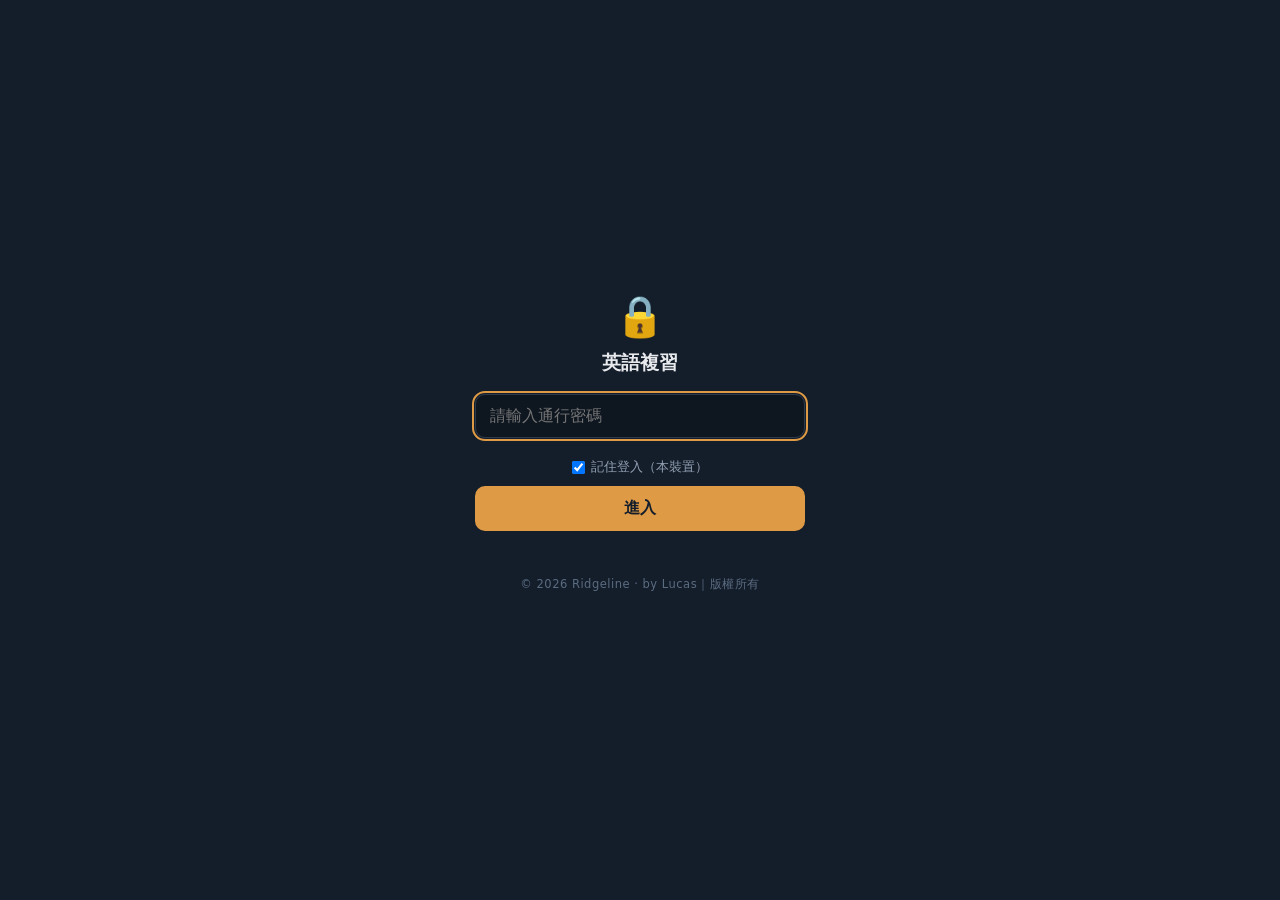
==== commit 41559f25: "deploy 917_hs-grammar from monorepo 364fa95a7c15bc4acfaaf21b0aeb3cefaae3536a" ====
--- a/index.html
+++ b/index.html
@@ -6,14 +6,16 @@
 <meta name="viewport" content="width=device-width,initial-scale=1,viewport-fit=cover">
 <!-- 對內版：不要被索引。加密擋得住內容，擋不住「被搜尋到」。 -->
 <meta name="robots" content="noindex,nofollow,noarchive">
-<title>高中英語文法</title>
+<title>英語複習</title>
 <meta name="theme-color" content="#1E6E8C">
 <link rel="manifest" href="manifest.json">
 <link rel="icon" type="image/png" sizes="192x192" href="icon-192.png">
 <link rel="apple-touch-icon" href="apple-touch-icon.png">
 <meta name="apple-mobile-web-app-capable" content="yes">
-<meta name="apple-mobile-web-app-status-bar-style" content="default">
+<meta name="apple-mobile-web-app-status-bar-style" content="black-translucent">
+<meta name="apple-mobile-web-app-title" content="英語複習">
 <style>
+  :root{--hdr:#1E6E8C}
   *{box-sizing:border-box}
   body{margin:0;min-height:100dvh;display:grid;place-items:center;padding:24px;
     background:#141E2B;color:#E8EAED;font-family:system-ui,-apple-system,"Noto Sans TC",sans-serif}
@@ -30,12 +32,13 @@
   .err{min-height:20px;font-size:13px;color:#E5786F;margin-top:8px}
   .brand{margin-top:18px;font-size:11.5px;color:#5B6B80;letter-spacing:.5px}
 </style>
-<link rel="icon" type="image/png" sizes="512x512" href="icon-512.png">
 </head>
 <body>
 <div class="box">
+  <header class="rl-appbar" style="display:contents">
   <div class="lk">🔒</div>
-  <h1>高中英語文法</h1>
+  <h1>英語複習</h1>
+  </header>
   <input type="password" id="pw" placeholder="請輸入通行密碼" autocomplete="off"
     autocapitalize="none" autocorrect="off" spellcheck="false">
   <label class="rm"><input type="checkbox" id="rm" checked>記住登入（本裝置）</label>
@@ -45,8 +48,10 @@
 </div>
 <script>
 /* 整支 App（含程式碼與 UI 字串）都在這坨密文裡。
-   解鎖前這一頁沒有任何東西透露內容是什麼、來自哪裡、誰做的。 */
-window.__LOCK={"salt":"fOb6X53s8ie9vJOt54eTkg==","iv":"5v3Rd+sj7xPwYODR","ct":"d5gFPQRZ8TaktuFB0fvTXq5RELWQ0WhEFfMR2kAHX+CRC67XYlGFAOm7f30N7jvrrcLVbmb0wtbvpZNmGXZOuQICDhIcMHQaLRCdfR8n8zZthGuyrwFk9gw5Y5K4XC7KNVclv/5/MyhwO+REOWcWt5hFpigK52rw2VzKjOsQVSpGw0JaBm39wVgcN0Ro3A5JE1Mu4nNbvYAZWvCJdJULLU1t2RJ/+61CuBuy3I//lNVK7PzNVdkCW+kq+aCCyhKY4lFniWHEnIVsLIneLkM8D8SxDR8RbEL6g6pAUeADUg4ZujezAVuw4VL1P/qMF3tAcWgNPPwXfszoZuDnubzFdm8LUumHVqTo5UayycscphGk/V+ROZn669N4qWfOwut7n7HbN7W//157qnjkiif905ABCqXbv/UXqlV74PhVXzZc5b5kXKa/2R3s0PUNGNg41V7Fcp7cHTxOZZG/8FzoqiFN1l0MxOo8lusXOaW4v0skalf9dka8ffpD8Xvj3IUTHY9uYMPvz0U1dP2fHcfRLGSF/ZrqoOa3fp2Xo8of4S8d3hRaYDEHF1k8M1T2v+WDKQJCYaKoMwfJpbWrYxSs5jYVRBFTdo9HvADKSqlC1FVoYlErc03vLueCoZ4nYgXkV+Xto5ITCCXBrlqJsbd+g7lhi9CTl37AHUFUVizQXv0FZ/jwM0fNAXIen7OySlsMNsj8yBFmJT3Ei+2FUXWXxsmizQESH+XV/rx4fg1rGtHd6nAykwvhtDBowwZcQGG/NC/yGfQCDpf8P5kMfzaa/iOXVZ0Xbfa1sf4NOYOCMzbDp/rAjPkB0I6vWLrFKFpX81/HwU8x/W4HVng00E7LKJLPc0YDMsw2q2Awb9bg3IA7KEAmdo74GtliD8yNVR1gP7gDiooRP1OwPZE8XR3Day42KJA2aap1hkEAaGBtkR6SlzmCVHR6HjWTlUfDUBDv2fBRBdv9a4W6sH207t9o5niSF64AuF04wdZq+UI6in/TA63rpElUJ6LyujRhMtA9FXiEuoOmWOaLFqoNiwuAdOg6xGYf8qiZcn3BQ11elr7Vct01H7wIACrwdga9/0/SzrgkHVVmsyKCDDap1X5sCJGpP3NojdiDcD1JCB5S3o2fhBHhhjcXxkVMlmTXpzwyD+ftW9E6oezoegv6SuZpHGuCSJ5/KI6i3ZKeZItLUfZaejm3ZU4quBd+69V2Wmm+27GCgsJXiglrZdNiTQRz5wZA/EN6wN5wxHSU+S9i8s0VKBd8i1ZxfYFhhVhX/IIjeYV4Ko9Pz75mDCbfHhCA3gOfadHWO5VB/xcLcXwqwdf3uco/cjMbUlR2JseJjRyadsWyNrzjaH09Vppr+nFrvSuTtSt4Zx5Y5hMgjwFGiJb5LOHlGw1pxdhE+h2PRgbqu7JpIfo47HLBQ6XbL8a1e5nzdZKeHR2TAqtmM6eRiitUkl51wR6PKgLExNKJ70OqIv9iSzEpePw7XdHcM2U19yIhpfEymH76bEL3jDUrVTcbsc/R3ETvR+JEZ/p1r4ZFf2v9u4O3/eyIBRDLMmeLee8vqui7sIe8fVEZro+9XT+l93N3qkTfEBk96b7uEP8gAXWzO4VDfHPtsbO2TXXoCFXu1BavN6C88LFnnLt61vA0jqjuX//lgEN00/xZkOrdlbMyZpAif+Y1J/tVg7G0DfpBxyWsGx/QjWzsv4ZqJBEu4Gt5g+yQj1dX412Tn37tpAm+yfwk0la/CXPzUvZuzpBua+j3B+ElZ6ETL2KZCddc4dHhX6CVDHzKMWwPsZkJjjWEUTO6M/PNzFukiA77ZN6czo8e1VwbmvqlVBSqYuiTj6Q3iWqkzJDxDGNyjmd5zsQrF3arfFcomvx6ZLOgP5pgaSSVu0AZ5pw0knWnzUR+gnCb7D8/IQ33gnutI2Csbv3s/zKDcU07ar4vimS9Pc23QCwtF7U5u287MELvoqzoWxVLMW+TOEX7DUaaT+qtYX9RRdHHr4+n9Gx2GIMyvN0EJ8BYzwpB3R71qa0UqxtYCIRmAn3R7PVZOHTU7OwNXwVRC5tgxW9B1zgbRfG0hrj2Bzcpps+BPZaWfMFdVncR4wgoWFp8dR9ctZd/1jhQ/xB0nmKSocLohpivgQf223CiZJebFa3AGUhleVYWx9UYo1iOvKR4Nfxs0Q4ZJKjv+Gfzz17/N89mCAK4lANnybMAE2f4xkFakE9wNd4d0Wss3nQUNSvxda4H43gxq0a63zcrHmOsTRJvpvYvRxjDhp1kRjzvm7Izp/l77XCCUS/J9aGdBjhxIu4uxZkMnAoWS5YQp035SepiL1pl2UAXQE6CS3VqDcECOovFoTWGQTWg6EY86j4vOAOows/Gcls4AVElnxtVsxCeMpSzu0CSFuC5zRgCTDMGoZxe3PAGWvqkTj0jEXfscHB0umo70hl7nduTYrVSI9IPSGeyGV6OeVE22GwNW/jBsIPLtvaxFwsOatRDFsP3t6dj7Am211MYNis3XD4WyMhXRNtRISrekwv2MHVkDgvgIpo7R4E+UUVoZWxYsNlIsrYIsTrs8kS1egm990ogIfx8Q/DO8eUESgpvc7duU8VVWUUZbymaIHUSacu5OPh/AFJoFd2Lp68EDMi5WXVpeZBDAdrLNdd/fvHqs8NjDXWhATmd4BxLty0sU2OqJ6UD9JOgHq3IuQGP7CICGovUNCN1v6zBDIOnmJj2VKVFa2TnHCu4OG4NiG2EmMKhLK7YhrHfQBVXTsD6MpnJSbyD8o6yphXvNgPEySTazWnmWwxoANvVPv2Cv3kLpzmvVP6Jv5IQ+2D0elHPtEQV79qcfdX6jGf4ZRv/[base64]/ZHSy0dpSBzlTqOJrYpIRtMYQjyVSKu1SRP5mRrCMM4PhFTlXO26jCtdseU/EuTCWIRvcafa7Afzd9e1Q3E5U4886ne8idKR9aPz8ctxAz+DxV/qEoUXZ4uYRXjrKLafikRpLWDVZMRmoXu7zHIySZApAuoAnHXYtN1vvhZMA0RYOFwQBe1CruI/b6bF5CFxV4bcGFwKQAZvzEfhslGdnmrmHvOuQpZgbNOkQU2W8bHCab/sGcQbZ62K5rqm3QZCVi226IJPG2+bCl+XbpNjJFIpi3P1gLzg9MJG1QQgRQ/2ZuTF+npRYiO45QZXIg9WAe7BX3vTrhtFtqexwQjB5+8hC7F/Z2sgiM3Dks8rPcM14jQBfXehQ69H1i5JzADjW0PkXG6CRqGCnecVHUpcqRGfQWrTHqM8MItFpuyoBtTuFLiFeJ1jqa+FeJBX7q/plqWx5d4XeMwWi/nLP6JNL7T1YtgvxW27mKhB9op8hxTI22sIsrwr2aGV6HlSNzBLFAliTzR16BR2vGyCZ6/Mt2tL/8ePcrb1ElkO+IBAsxBP/cUqMqGvexwMxuHfTRVRk/fFcvj4Kw1be4DKpyY50XhpwBwv9XprDTtVZD3ue0nCyH6itP6QKP8I2pOGN1xfp8YEiQ1P3N2OSjn02Ks4O+dUi0cUSyZUmUfEUoER1358mNgnxSm6NPVdacckRNhB3WwPjUqnZrV+/dm+4K3XKQjFZUSCqSE+emX0J7vOav+juhwpGGCyMCEvfOMco/lsjNoRk6N46Liw1GheqrZwdH+anLKKm6n5kNI2KSDExvBpv2iMs2kQlE16FyfyRIScy/7v7cTHJA/MLfOhH/T4oSGL7qdM1s/La9ImOzwY24unnX+e28tlrGHJ63YlAIM4E7FVFjmg9sliIv3fNrKcrQgW9NqDENK9ng6MGC7cwK7KcZkJvYVZuUJUZwWWPorT53VjuBix/GFU1iqbkcAvV3wbDOha/A1l8lF9tx8n54F2ROkwuuoP/5Z9bq6OMaRNW+bYa+XMkma75vW7NaLa/5O3ZoVwdBlSKZFop6w6TAalD4Mi0GEBZ73geVraMEhpnxwtH1ZVnadf1sYN8tuROus6JBhFvATJiO5cK0xVKrFI5ALZp+PPzN/gsnCsV2jxTsmfqYeXBb6qrhoCyYnAt7SDF/NzijNpCRvMrJcpPVff+z2nKpYnjqniEByHuXnfYYZy1mZqgC4XjhjQ0co/y5pRSPnJ0grSXeK/JwyLBXYDnDArKBtFx2ZHST4sBU5ebp3l1elyrK1oYXXe5caAkpwjppu6JRbzn2gkqDIoPu0U4SFNqbQa0FDOGVkcZk+9K17XsPl/PQ4nYCXQvEsCZ55Sr1bmx5lenFxT7nB1y30KpPiZ37qYs9PqwLFatOKtLYaXMx6bgyk0JIAiv3M4hOewXlntHmGNjsFmX0NjeYZ5Ry87SkOlxcONVrAAg/kRtApcxmFoQcbmx9hIl57+zXNcfdpE+K2Ed8EJzzuUu61eqb2lcpwVzoar/irtXVf+kJcjpXmpgmaMM/L8zruZcKMCjHQ/QLRc2n5FQJAyDxfngsWfjfspNktkcZfMfnRSoLNnRHJvccktLuKVcGrZGpzKE1WdnOHsEmpt7iSEASkpfXy3NSKFEO5aKXUeCNNpaTPhkMFiZKfc0v5C1PyVSNAQ6RnEnC9QtfyUkyE6AIINA9V67J63VxoqLvfXZql8c18Gz4yQq/5mR6g/stmxhl6YKr8gIGV0tqQP65eQJD6Fq/dAceXjGDheal++QbEKSFpe4htEzL6zLM2xuEJZ3We8TI0Hou9Tb5ySTftSedUadX/8Rww876dOO1KZ2ovWh0jIdweU80AfXfhddcA2wfudhZJw/NOhS9W1R7AaGcXyz9X1UHoYr7fGoLGNicCgDhrrI/RUA1wnITSpIE0xClPQ5niqXxHQguZUWYRYs2G9Ih/Hy0Xb92+i8maE0tiGapMWhIfvl7fxajW5KBRTLFRl/x9yai8lVz9AUtxXVu60NlGkGwnb4tLGdnzb7Dyvkt32CaZ0Qx/lX+P8fnJSKkpPZYKAQluvnJkv8ObX6zjgHsOkoO1RCy7Z8h3Chuhqkj8zLIA1+8ANZ4GKId6c2nBvMVg4VfkKKpxFf1U14fePTPrIHMSAQBwFSULC0MMETG6wl762L/pTRptawTsdED234Qcbg7cO5RM9hiKZHj5tZxEHfr3DZUAgjkUXtdrms5fddRTjCH7VSmCog/qSQZvgbSUeFYQsLRi0PyJIPeKvG2wXSSsg7YAcgWA1RBhVit+h4rZmZYY8y46WHlMddVSJLPi0HIretC9Uq9udIXIeOQJuJ2pJSChH+61H/VzmzbBFlfsaENaStwWQz2sbvJIACgQsYz3olqmB3oHZO9M5UDmUbmITGJGUOZxu91JwDk2f6chSIxt/+KMFgpozwKTmydLLv4+jI3kAB9fxSUTcWNisTNualcuhYZmmkNmaIrkPDQ04SKmEqTp7zQyc3ORqXUNdF0g4ou2eXiqZ4kkysMob4YNdFq4r9tei6hAHLW6wtjtPveAuJ3e5lz2kNwPT1qs4wVmNJgpt/BtpRK51JB+Xik0Ve6x9KJwMs5neDLC0Cc3uQ9aNxGLWyq3WHzMDTxfWliK36KOqu0d/aH+htwal6Svq0CuUOmR/a2R3PPpi1bSVrgG2rT4wbOHFIWY6n+02/WvQNlFJvZqk6jSDrpqs/1K8LgKMTDhO/j5lsW2NESjo7aqC2mNcJbWm6VdbWuECe9cAZp0BtGlia4/KeVsuErHlRnZRdJ+M81WwCLPmzvhmaaOeoaLD8EqX8tB4D9xvTaT3I3RxxRrynt/v9ALY/e0tYhvqrq1NbL37KGDi7EhaeJ1ucXSuOntP44wH/7oDuwOMEp7/gWJWNLr6P3NBhxCB7hmtAMRUp/4TyADbuCzbukV5smhEmuVjSoJTjnPWMx28YSdBo+/TXq4rWM9Nb6W2izH+dRLRpn4mxuxLsL7V/M1rcVDm0IWms6uez20CuJv/wdXTdL6ja2l0FtzTBWZ6iJA2JwCCVE92FZoyhPaPPUyu/YNNZLzjgNGjmpsIfn7W5BvTWqTLLLparfxjqYBTlB+D1atdUcCAHFt9Dm4cnrSNjvdcgRPz1ZtzDmih5r1kxD3ePQLkgfjtTmVLsJVi5v+HMxIPjgi+Qj5Z4FadvTcX0mj/nh+UfmGekh+V5l/Ws0pzI/87NyCkYBpvMlV0W8Mwtgyj3mHTQz4qNxGEbCVS9D+ayw3blnopsiqlWy7W0gObtd3Ls++QZVqTvCHpd5ldBVTVRXA4Mk5k0r8Lr0forp3YUTLMu3qYQ8SuHCvfBXHuBd1LDWOoJnZgvdFtPSkiu+eoWrck0wGRjN7HZLVp5pE930SiwIrvfs/FXxJaygoUEUs2tOpQ0J1RN+7buPT+v26iOmYaVM3UD3rsFrIzpCrD8hVKUCtbKNN3xy4ZF0G5N1Ga8DgH/mmh9brcppxaQMqWLLZ7rFCAdDkCwS4XXbrhuy/yabDX6xHIztRUNv7Y4EytJxv2gYBvkjwixv0KqCFxF9LKXW88QgTcu2syUSfjQS8QYpWMQsHdtujFx9AcnD8OjIjdM5PUSY1E4e/olvXZPLsgXmte711ozgDtUNfEKKlK/0mLIx+qOGywugUaIl1oBYoKRb7QJ07FXvsbp6pzpeHs8WBVrtkK0AX4VXoaiak2DSyOvamrJAta8DvqqCN8zdsy+9ylkxzherNN+teXhr8lIGLrr2ot1RmJkl7q1Mufim6YWjoBFC1BGGRkRak+V69SSM4xZRkbsV1aOvtFlLHi2BSRdmMltEmRPWKzVAeP/rLVv459AHAFCIOHVlnJXejaRzcqlFLPGVP527VyRdlvtC8jXeg2C2clbTP5njOQXXMUZBD0q9jhOtjLpQbk01fVxsDNX41mvvZ1MGCJW9vHK+AnzorLsew/TnpcrItvC3/[base64]/JAXc96qElIgZgXQOc3oLwknGHz5Bt6czN76TWRsCrCKnBXwCSTjoVlcZv6GBx9NblNjm49twoAVRjIJPXMv2snDjphnGMLn07X3NVAiO9OvibpNIlf2K4tBQkqDTZOY/IIb0r1MnsBeJsWj7G24e17FaPjuwLSxNv8VLpo4gaUg1mwmhLM5l3bxgWDOtRHHyek88m1t1i/ezH6kJYK0cHOqg3LEYIePUyx8oTTNFGgT5TSrpR4MUt0KOHBBX5jdjEgBbjBvhwc8rdCCa/3bq5nwN8jr+SR+3lUtizHaoezB4AqZPQ6JoS88cZw0hSqO1VkmSTZ+FKiBo/Gui+OVh/v3e/792AZiUfMuxOxI3otT+XDNjvey9tZl8zfy4dx+50gLYA+PuO4YyP+vh276mtNPivWNLtlcIXErOmQ/G25iiYvimA/vB0nFBvxv0fMWzenMeF8jmnOpKquGqxr9ZazTimpJpeHKfVVjJ2CZWVz/F6DmVRn0+m9z1n4euE/qtBLawHk+WwWkzv/NHJocuKiyu1fWG48+Y6LMvrbTHoc6d5MSPIoQnopRa+TEGJzEFUcqgerXyfLezsMUp7YS0xLAejv+Pvb0cYN1+d/T0bSTFSnoiwgFTmEj1tQzjyt9J5b8GyYc1BdXN7vIRwYLTSnE9bxR11jB11dua7gpisE4tc78IzQNlgzQS4Hk7l948wUp2lTCAqnXsw3bbrRKQ/25pgqTUh5FNde8uDsy5rFyMksV9JvO7gJLLkIIC/UOMBSdFPFj9Dbdqc0STON6tdjSYOwzhFQADUdFmBmQ9XwcXtcEBcwODuTignpUzAHp7MpreiKwt3swqxIIfgnM0WsnZnTGW3lfHZKloisWQuuZKMZNMbhGuKGl8vYOvh9TCRR/2EqesO4pLZ3twUWi/WNwh6FwBwIF4AmiQNTwl+hX8RP8u/5KDvlAcufh4XDUYcgkdgFH+u44uY19OooxafoF8qXNUESSuYdeRF/WuAo3oqa/WpvDaJQe9YtdLEBIB62SEYpdvUNM55UlhLV7h5+LrS8S7acoJ8y2mcitXeKAnuUysZ8fFe0P8R9tk51Bla+Y/in7SExnObYo6Xt59cLwKe9cygB8xXZTdPPwFwxKLmXm7niZ7YMQDNlkC84TvuSSZn3aaqqFNM7lTQ4XBlb3Irrw7Ke0kU38LyKsM2+WFWOl9UyRpUTO0q7+8FS91Apsy8BOaCgQlP3y4rQgFz7co3Pc3/jvYuGViRUORCaNykI9/qOghAcW1AO4GP+at4nBEIwN4ywU6QMGyTBhWEfITKq//lN0C06DRjLTnFU+l5ZTja0tPxmBYHZ9xNqOq0Klvg85Osz7WSfSyG/R2C/LQlr5Ef/fxiupCr4gY08wLZvu+L6rd6P994QVsx7sM7erMbQfjEcuDUfzQkyn0yp2NF0qjPP6ALhpmGgIx+9A2o5JFEy7t9kQsSyiOtb1LMRtd++/DaXVIRVswAkiMyOWLlRyJxNsC19kdL+aAMjEs5tDm86heOQcp+y4C85Mx4qcydGJoxt1FklOgG0G5XHQwFBWKpn7i7eU8zn4sF1crGc2m1RPUD9xK567+0F8Cfu+7SqZaOZUPEfB463zGXRNagsLkFH4QfU/+YeEaVwsa6npvIgpMWBjSoPuFwypq1m8Zd1r8KDsoAEYqSnAznhHZtcXTIfO9DG/XgqX2ysgzrysu6jO+4fNQmFnpfYa6IBjCHoX8BX4PgYKILam/mavfwlEowuwiOqjocAZRYhws7GlsKFer1hYbpji+fvucRkqOnrd6jy58C+vjD7UZmuKq3pgL93JUeczGnQ5pRfPRXVudbOe1ZyYJScCqetAWVCrQJAh/fJRL29o3SyVuQ7SKoV+fkdoXhHmYNCFsqAYW+nm480oAdg4yLDIRo+ZdPo5p86wH7nHQJjy/q0P3wvMYD+YTFrtNqRgEtnBj82oegT4LTZYVkdeDMv8In9CvjMNbZM7gsVEHUZgpbvrJnxwOEjD3idm5yzkc/rhRtSe5n0bGz7x2QEmLqblfhYUEkPrYFLNG1zbJqKVbB5zttnWDp+A49jOEp/sjpXd0FIlW4Ag3Zhxp9mVbkr//semD86M4AzF8Q5K2Ej/+BMWXcB1Ll42x4rxWtWOR4Ozwi0PooKdsuL5oc1L26ZzpyhWiCWG0pBoUhW1VAfpmSnxFcQKV42GNBB6/OpbRdshsroGXFatBbJGXYeAJHoooF+RTM2DOLc5yVEl/nQxDWVhMmj4bNt42W0tqnUgYscRhmMTIoAK2sxuYKSNzUVUTniq4AiwQEWF6yie7UTRecYlVSTXtoM/pcvtHYYMZVcpFy12X0piYCha6/AQLM/dWMirbTEBP4jwywIg1FWbEZUCF704BAscntA4eAgP2N8V5gfrvQW7lqXxcwUAsBgwbJ7Zy1v1nLvRJod/JSaMSYOY0bdujZTh71xE/WkzI3bg2+TGL1gN6BCC0t0STuCCXOmbEG3hgkCsflN8yc5xruMR0/0EtEA7/WLavMhCbOqs6oRiZ5KIZGdUTsDQWQPKW5P7LsCsG3NgwEE9hBtwnzUYf/ZzO5TaxPwiAvvVG4h9zJ4MSmmXPBFHJBZbzWOyAR4Y8YVMG9hXAcGDjO+8MEzOVebTC44h4PGfb81vr5v3dqxpkVaZBoqOpTMu7jT4jAJaBu7bETaOkBociImM7vyr5tmh9lTcSfkRbBNCgAl5vyB/0rY5IOyUQznvZvzPl2Gh3VMg0rjwYGZsdm8hPuZCmp/WLuDjPAVL9frvoC5zEIJfBMJCdWYu1GoMm9ESprH2ecsaSBKW77QWgv4wdm/sV1JSX0Fr5HMep56n7wf/lclBj/kTKZ0ro92qI0fJDT8ejazLDb5Z9tdXpq95aGa4GSISL2ZBibq97umGLTzFZGHatMhZkSPBuvvULzHXv0qGdjNa3KFPumKgR9h/HQMrLPrJcmtQ1ZYiqlsSRgEntTBykwjP0mFIzv1Ow/QLYZw3xJ80wAQJ3Rgv3UUQuQhxFPJHroBaYJR+eC7AcC7FX9iCUxViDwICFd2By91PnjDsCIehU/xBSji+aEq39APyGtfAPIhqMGXuXox1g1mjlR/38JFzQQr0j8XDIDEk/qj8Huuz8eTSGsoWONvsAuirvhSZ8BAb0ImljLMU34OY9fuN+tLgQUcZKfdzMxPiQXjYl/RnJUl/ivtlyXQM4pjpZ/wEI5EzG1u+mpOwZic4rtfTqLHcj6T6H8KT+5Nal3pM/K4GKIYQVGQ5fclVl83kvB7kEh/D3ZTSnhk3tR97FZeMN8oDJtjxF3s6PgLO3khPOqd8vr/qjpOG3uOSmTS0EJ2idrzugXqV24JeTot7zMrmtlwN8Ph4Z8FSemKlrvdI0MEVPc0K4RhGm1iL/n4vVHkmzWnc69i35x7nWhdhurtnb7UsjgqTUeDELvV5juEU5Dvoq85K/ZdX6gNZ9ewLWTVI4j/EcvUhXhfx7Ah9tQL0nV0ukC4D771+eKGqvGlPtFu6QB8ZIuHlyd0nUWFMKhLTKCMeQ5nH/UjurOlJVkz7/4iLv+C1HcOvZbjSvYOmiLebsHDjgF8iaeWcFQlyB17Jgbfr34GWm6ah/[base64]/mhSPrD2a/ueYm07XnHRP2ideF8VJYw3nU/xGX7ziCqit7fy9ou+iiwXRgH5RX4gMOTpjkktSGvVZAy0j+Y7G6lNE+ShPAIL7vEYkRkUigIUtKlGEDkb+75TuQsBE3s3zbPSB+MK9Pmsu8uVQcSNqm9HgXIXCXAIvdVG24O7ySG1lfjjBZSvgAHelZxIgRDKJQHR8ncqcLW9KYukBP6BGanDBdNRzMXIB1evwJBRL3/+Evxq1jVTZvmdJXWv8KYJcgdsAgd7UOMF7oC45bi4llaf8186tXnlgxHCN4J81NC4Uk4zsefM9aME46si5JgGVB+n7vlyvm9HMsLs/blvXlY3EOWJSgCc4wEL7gXBo/PoKiWqRBf3bL/yhnfcIKf/PRiTM7qojg6sI/hctpxAyR9MCzd0iwxlndujkib0i6vOOWSBjtOgsp4Ym0johLAdUriZEW/cpqtdVA7z71HmF08jrrQJ6xAlQSiRbqa2dMJp8+rRAhlEwb4/hGsNzLh7PbWkoW0wqHvX1kbKwDUgAnIC4U55hOrWtWNsKwbshNVPwNG3ovbRztFcbHGzGDFBrbVscGjHtpNho5YPKlGRgePXbSGG51HnG4dTnNOsHFZFNp8GZZYEkPTggukAPcXqUz+0e0cMJIjc3czOCY+2zvwQrmMFoZH7yVkEsBg5eL2Bl+k1F/C1LF6kwXQmMByYP5K1mUp7VgWRVqn8l2Yp5WSoMMmZyrqp5oQzwQa11bCpM0G4+tFPV5WUlD2hh7f7wi4Cmc8jnvn59iKaagXBXpkC5JNn7460BwJCmvqPjTD2+PI+QeT7HSdU4FrkojnjtCsoP8uU2qZ2tM8Ari2M7KaSmxH/Edqti+W3+GIIcY9G6tpxlbNTVLBu9BwYbmR5x3pm1vRVyFfe6gWGUUu5/r1cjsm51jS6PFBf3O/t7qANzObi7L19pCbL5iMkaTCPExMYyrV0NfAMHWHcnvkxLDDtFPcIPn+bQiog9MYbvlHBdTk7K+xBU42yBPlmxkh+Aw3T7JCvh3APlymD41LoHW4KM8NeL2qdYuWlmxVW0afwuZLaLAxTrP1pRZjAWzjUclLtvAuBD+s1g4kLaHI7/Jr/EYt/uXflTXF86sM1y80nkVTwCs2ySQGs3uEhDd8DChl9dXDJU/393nXZW6DcUr5Wpb3dD8hDpfKJKKJCJ/L3+/WawbzyyNglID09yLohxCxLjE7ZNDRJiBsd6Hgqe42Yz3Mp76kw048ddmZPjE6klP0uUpwb1Y942Vvf9zjLqcAb6/7GqQXrCeUwthRSbvBir0M6sRCIm9x8N8tBAKPxAZ5Ia6Kzw1hdNV76o2Mj40wTeOHgg8V3qrQgbLxpvl3i9NseK4R7K4i3wvPSchv73mZ3dJ5iZ9S066rHBA0ZbV02eQ2tA3YefvhvWpLzBD4NaT7WhMeHqJTeafU2PaU01I2CGCmXQkMizEuKPyzcxNmgF/i3wvRFW8jgUoKyCsL6Zzrfy7CCxDDBXbVtvhIbQULKRsxen5KNMVl0M0muGgLK1a96iWeC7CD+xAqiMyn/49FzJrpujR12GHSV+2C2F8s21Hfo7MJarmq+TytcpaeAry1pbLpwRzXI9ni3MEuAF4286bBF+92OmEJYmahaiaVM3EqmPMzFxlW+VuIRYp75IAY/WfrRU8WmiCSMMAwI8zh4T+EiuOOIx8zhNrxWez1YYv5O1scV0ipJttbXao6jaDONG7at3pVGS3dMeS0dSO+HxqtgmMmHXEMVpIhHILbF8rlZVibPiXG/IW3G2nFnppwugmam3ga10bVIGOYojM1HY8Hjl7jCKDZksG2gmJM//WWc7kIX6OmlGgtgBRNRsdbMoLs3BSFmk04J+INvCHLf07akgw6IbTgmUJDeOdVn1qSIq025uRtR7+SsBjosNntNl5oXlNTlc6MD6wbRzCPAsIcCVUtUiqWWVS0xqmepNe05biccmKXvFS9Da95LsbAJs7JKyVf3o0Tk3fplZsP91c77im/hpZcF2n957DqCyZ+pEtdKg2gWyPD4j4eNnpXadpCSozsMsdcM6zB0WkINFzPjScu/[base64]/2q3NppLZkC0RORfSi3Oq33904ZkPl8U6ATyPrjLfswjgC0k1EJVnKugP13MMESNH9UjnRvwjeoxTCoVETmhj/dCBs1TM7oTwviiqOWYzrfvxglY9zESyNwWR3Ewn3dE1aak/aSHCIFVONp8G9ptoIm+8jbMifZIs/COOqjscGevESRGWXSUzBnrfQmo/vSn+tPa2rAk+/ra4bEAAvXvgrovtJGzzcPz40b8cky6qCwiJNAK0PEphuhnm8EvdHNk6gCNzx36HDp/EeWcT7v4RBP7Qw9vCm9vSoz8h4248ZhlLAxQmksnt9Qxf67n+z2mZtfXAFHls2hOajnXE9NBpFbRoN6vbtrLFXKlDBpOmTWytFNFgp1c5ryWhxXodI4hjpSGpZpHIkjoRTmtImp7ElxWrckQmGR+DLN8NdhwhxiLEHviyEWw6AkX1M93tfCgiQKa/PMKPjqRWsv83AOo/MW2APtEkDmOuUiB6UBP0IEfpIKUMHgOCU7eV7QptEe6oGNLDQJXUgbC+QfbupUOjoS7nNgGPdS67QomSD5PetqXgRQn8tPU1U/k+r2SrSQa0TLC5bQg7uWXFarnHCenqvSPrwMZ6OKg3M8mY/1voVI3nnq+QZ97g/VHyhOzszFdk+3ZUSbanY8eWlvFvPafiTqgTXmTwIBjNiwY+9z7ezssDLmZPpEZ1HpqVTpXp31dpx+Mwsv0baArlbLbJ5e8JtqEppIHp0t45KZZ7c7txbLFaYMfvgfvoLi43pDX3cg5MxegjDyC6pRPhqesAe/p3TqHZZU9f4LRdDMHAN6krwXoBBwgZnafo+Zx7dlWGcNKF0hBreaGNARfnAfkFxGQfQmLIMr3R75O5VYqwD7x4GsvXCymZAm2kXzqXAV4qEfSYqVgGP28kDU0ibidedaAU0j2egstAfHvwxm6lK2FHtGxyRrGv1KaX5RFOGg3TTcWud/VF9ogYGmJkYZKi0pDg2eavVTgnC82bUtKW+LCkyYu6yI1vxLPyR9RTsQaYiecNaXJYNTX52zVQ9EbUXzuZ5O0RhjaaFgkJLz1t+PvVa4P5/nW/6cd+96KizXlUzMegoaYbigGu5tVngiDu7nJNcxT94GmyNL6N02ReefzCjPutfl4+y6Q1sWoWTb9Hy2U6fKAIOLgz2xDlsrT/dluLdnqU5g+/85NA7Hv7Odww/[base64]/4sTn3GzUVgaWK5XaYpZPlQ/[base64]/OMvBzgqqCdoTbitEH29QQdiB3TH3dwHXQaKTxz6w+vObg3hOO2y/OvObdXk9hVCFRs3CxwBw8VzpUOW3ZMhmOu+UTBXhzH/TA1vTQxmzQBqV0bEMujvAX7ZEaaOZyK4aYs0QbtGQdKGz3ZydYSxukDLDt8803F+yFSktY6zfExmDNd6wBkoEQSysUGMg1JGuHS2MGbg1eRPGJDeNlTDmVPfX74/fhii1yfnxyACNc0vn/5DJMZvX14SxxLDZcU4J/TIR24FS2Jsr8ccNvBxxSccJdiMCAOB9KxndWK6JnHCXMjXXmCEAaW7tZIAtKAiW+vWYkcf6Av8UPO9Gj5DlmweLKpPhbtPHJZTbxqlqSk/q3S0hJLA43UKjSGOy2cDbRuRVhR9WwAM1+EE9OrjxLAUVd0aqFwEg3ffTvfLADUAYFiNN4z/dXsZmiIVPFA3wdQcwdO1rG3MSx5q/UuG9tEjlAS5It6PGXpMd01aNTc8CGKh3mrgqyV7oZ2OSOLDnI9MjstB/W86UwFJEHYZNxnbJql1zDSxucjRXCHhjFDBdZ5Q2max8bLLpUhfUGZk0bdACXxtDRRU6CYKFOmUZiJLcAB8yzZUIxnmjwhz1hZo3RLKrYiVOBmjzkxYL/UquLSuwtqb6fAQFHQP6ARyBf6j8cWjBNgDA3QMSreE+voFYDAW8Om7m6UG5sWUUggVnxcR1+rYzQIEhgHGOQzcdPojo/LK2u2wkzM47C8QO+1TGx+mV23+4E+96IEl1FpGtTGnrNSRgq1v+bE1XMHDaqRh5kOUnRlMyzbnVZF77877c97TrJ6MaYcnqkxs9R/xtwNqWEPjFiO4qarR0ArBlXsgpmACy7+nUF113qo7yfQ18YFehB3Qz+LiGevG+OexWDfSfAui8zYuI1QOJxf6onMuKCh4JaBHuA/QYoP6rOSkLBADXw6RSu4YDAVVQamK+UbsRfmb9+J6LDpWjyPHoYvRTFJl1/42iLXJaAbIICDW/oUQZQBVNcctsKFUjOVr/CqHd4Ryl/oAbZ1YJEs4dwgcTmN3nm2Ugf7FmJnq7fG4qGsb2Q6bLNElvO+fWQ74coaA/024NWKfOPLYI6M/MiazhKSuYyh4mt14ttGOMtc5LuNKY2VXPj1klY3vBdCxG+Al+v2VlJXWhCifGvUZcgqSOezsR+Zbp+FLyFXh+SDLIItSfRH9ZybAFZ5yTlMqoAF8vOjaki6WuwIyY6iAlSuAMKDzT/wjM9wzPfDFlkZLVXLuqAFDpbSB9OhTlbvLNROWUS1pOvvAhbBuJgBsX+eUHmS4wK7hQE/XKdujyFIqR1lbXYZeCo0WuMgLj0F9avZSvUfzAy2Z7wQ2K+EG9m6D4L+RWucM+hGkSXEAJXlp0vpmnnjUI7bmkNV/Reng9aP44optpE6+HYUvKoCH0G1+8sjaMvaLiynkVRqkAR4kplZNrNw0nHwFQWuf/mNluu1fqlQ1DMa5Q5WGLWmoDvmDePMDkUsWs3ZI4ziiDXSDu0VZ58/6MEjq3IiVr867+USo6GjrONsZH4dDEmH1AYXSRswVz4JmGWsJpX0D1VhmYhDcxPMfYsfi962dkH5OW5DwfBMObje9ISXc17idKiL3FYxrx/GBjkq5JV74WNZfGSuiF+hC6h1jntC/s1uuUKdrBQgjaPgsyVeGVDnVtjl/eGEe1+H+84/88LgDn0abq4CVm4+O+YXAwF3b0tNy/3wzqHE+rmV8Bpyx8sdY9252scSi436LqG3hvbChvSGsAKlqiWWGS5oF5qAH+elJZOTxh7ksAxZwMhnEWvtSpYyv9EqMwoQpSzsAFakmY8D6DdGSbXDcVwwp5H8xY+4JEJrf1OW6R4S6RBvKECrMdY4kR77LgbUTzaw2+ME/3eF97hBi9E6/6fTgJ005M+5Exk/[base64]/998XG9f+2oa1Zlr+DkSLnd6tj/4aPJ3t3+0fHeOyKy1wDFdVRrPudAPucpTMUSD0B1coxrUgsKXOE6qa+O0sZ9o0xehTBnf4GpUaEudTQA1eD1pE/oSbPjR8dtEoPXfFgmjfWomc6m1L551XIyxUYBb6kodZLw1KTXhq7NH/NeX+x9gZCKueS0wfauVqsJssIir7OaMTKvavnFvV7Y7fog5NbooqsLaeM6ucbJ4hK39XRTgVoAeTy/sO5pBAX/+HUGu1OEeuNKLOeEuUaohETiX5OWnV4zIL/qh5da9fziDYMKVnB9bDNioje6Qr7Y8285PvTLM5PNhKVnBHFv/rbdNNVVaCkuea7+ErLy2GzadHxjEoktV/m2XQe0KE/GLIeVrWDc43/2hm8PhHFPT5Yn37HeGVhZpK/BqtLJZ9Ih6i8ta4qgrju3ag04DMRvd9Tu8O0gns55nHb6jBOHQCZH3dpbuNWEpvVByXfuqMub+2Da7VolcIfKhtrI8oSWkwhubi3hJVpaODLeZYGJyr9aYXWcUW2Fy73nurZJKDYhdTX8SyEpD1EHH5kRZH3zxkjtKBjQH/Pk5r8rSJlHq/C/xPy5pemeCN9Byylownh3FqOrGI5QDzdt1OARmtCEnSKPxUJc82V6qRyJgn9dG0MEAm6SEIfLfkZOJbJQSPsxo/jaNSnqiUXSP6mcGVkFQtvPhw61fcy2PMsupkJyxz1HE7dUXpLTPmOUsWqZAKmFaOPoVLe6/RC7Z2Jr1PQhjhC57/[base64]/fUaCitmxAzVEOAWACxL15nXh3nfbDNBq4C0klR+Teo35al+xoD0LfUOcGz+UDADCVrZY7Qwr5VUNIzGdlPW6dloDyzvo7sR50por9drimT1NoB3M4JxiQdFKWaq9We2HAtHLqeurOOcd+wawtn3MbTrGwjAE65frbFCKfzjIaOzlPpdmASKx/wI2CfXc40vJIS28YvbQbKOz9EmU5f9JOgXyzSYJwp6BZBgfq1jft+PFdMoA4L7aeOfknGJ8s+BXl3gkAqKMErla3vmWtXAA66MbLOct9pauHOGy/[base64]/JBxgFzYBoJdGD4w40B7ykWZy7iacGnk/buqvLiQ9oVcmsmTra7GDYjRKTUXJ5Htj79sqHoVrePhWIo49+4epWouMtajsCYq5gti+9IkDDNPHBEJzAckD5vaJwXg6wEGSG8LF3X+qTm9XyonPCtmzmgQEJfJj9qXzKgNcGAhFToYGEFgQu8APy/bHjPTo+SOyzryLTNSPIkv68L29CMfepmpGl4MZirUjfk59GVz6Yrii4N6UWtPvmPjwPxNsx4HLxgWOoqCbzV4zIbzNED9hNwuxz8NBkAFGWqzH7nMJX0Au5w04Pa//nTGstW3hhV3RARv5h6gDaLcIV3IaTLOJv2H2gWDwAHYPjuMNok/fsETORQZy4ZTPkQQX0PEOF6b5I2ule+izxBXGHPTqRJz2wCiW2iSBEcwZeHWXpkEh/zByfzWEHrGmje6tsBnzu2hM50Xw2L1LgHpoOsPCFfF82iVV5gUU0GkjFkWENEGX3oHLyyk6H+Uzur18/C7j4j3J6x/bN5klp8j/VZ9vSmx0szI9Hn0c1cf4t70LCSq7SKSwHUv2vNUgC2F85LeAF1Xspuhla+vjUpf/XfKn9K3KxWa+/4Ty/gRCpKtPTKhBDzLMqs4GdcIv7wFXRm2a+QMSAVWNrYUWDYBxLhpWTfpknvSWbp+QQTQUWFqfR/3HR4HnfqXphogwY5A1ioLW1QY/8ehWcfVsFCX+gCWX49ADnmaKmQmexP5uImFqPCm7dpsB2t+l/f3YANldx9pcwDDHoa1cDj037slflHRwSLzBOqfO/0OG70rPvk9KDUJmpUIcTughP8alM5NjoM/PwWOmFQDbxVyFnI6J58mTB6vDv2XFvPObJu1xjWkQMd7vwJZRj8PZr6hS3gcEsxE9CeMThl4NEmDOy0bpWqcB5mArswg5Ik4Bk6Bb08yMFpPtz+GUjLXYHYYpQDXxZCTapdqIMjccxZCqCeW/cxck7oYL8H//PbRy45/R09w2rHX2SAVp7VDS1Ax9Y9Im8v1yEHMBhRnH3rzymRmmquu3tDxWeq9QscAiK9zJuwtzIIVb+omEyCuvrkCOT6SqxXNvXRsYpS8n/1qql72bxABsFR1m1P/DWxhYluLVne1M7qUi1Z81EZB8YW3p7EU2yRulqDVWuVr7J70qoo1hk+TKHlkM+WNZg5XBbdrw6WLOByhPpdXAszl6a6LHA+MeLmGToGsHWj+PoKwx8PwQrfIF5rAuRzKq32XkT6QF3foLNZ+e2URMbWxYMLQBowIppzyWNZ/0ivrCwXuwJOsEXzAplxNrllF+ZUlR6jQAh2Ou+FZOSLf3zW3SVEH4jeciwqggM9puupFvIkrXy7ygYJmuYpNqQE8V6ItqLggBpFxVOkWP969yIrIjjAYdXgyBCEvuDfuCQvVjC8wua96WxONPSgM5ydo14jJv/VxzEPvctjN589uAQywPxlUj2TwoLhYRO7mOMgFdbvwi70rOFNGMwW532dajcEf8mbM8nMpU0UIHSBnKsen+OovLdeYpAHclxCj4eOteQ+rL4ihI5wjeRVLrXz/cjZy2W5ymjEv9QZwMf4yN/pyAMCfRoUzdEC2zaxz68rClk89h0qw3/A+xMZogJZdTjctRlBx8Baetyc4wHtEUNuRwlyq3bbKHd1qkntwx/qnb8+SMtwUN8C0aC5TEChira7QnOpUmV2wb/70TCKoO9EId8O/gC5ljhP0+dGXI/boAdNhv2ND3b0u482y7AYClbvCRwsV/COikW3KNDv2mw7Kpo0PKmgE1BdLha5pEVjmd8yr3n87cNM9/TPtY53MnEbbHah6SCtpDrqAejJxQIILcRSsDRlWqGpCxJr9mo70shLnpOYQCgfT3O9R1gb3ysP8rtoAfXCdmx/7qS3mYMNqr+7cG77tDxmuCX03priiTgvjOIL1u2hifNXuWKm7I/JuWaExSxg3tktNO1UFgkKM9Tz6yahkmjuK5JlAevTx36TT6kA92wIF4WCX+rJ4Tu1gRUREeJdVHOmxscr60eXCAMqDYRFKJjirFxTh4j8TRXVw2+A/PNoEumpFb2U3pl7N+Ct5p9NB5SRWNDGWhPDSm+Ft6cTGKOtORwxX6c0utdj2e3b9w+AL+iCYeywrbSwlzm/BhLvMOhP4cqoL0nKoSCV3aTrjayNst+sC2D/xTbA2WVrWmBKgih6G51JudDZtyeg4MfPsACDOB4weVtSvBpz0xTRwJb/A92WGE+ZE7c2jJnjDYNMw6QvxDOf5bmmvWuBCNk03yZ4ZXfC0ceoBx0gioDzMt3o+LDNBSAakVsZsCc/Zf8x4PcvepJW2eLsXW7abzHwJ2Xv67TlCq7T+CvaVpbqj7PQ3az/rIOiX2hDRs9JG373bXGtKosidpdQrXnvtUMuOdykMTTSYywMW1tVUufiu7b5ATjwdafEFFb5/7cWpNO1yCZatqbS3Z3RFot5Fc+23cSKdZBbfCgtuNFPhJmJdpiD8Dn0ADVxAhbUcxo6Y2paTX9+rNXRl/JoOHxJsokqPoK7SGha6dOqo14Nmnp7FF71gE/RMHgTTnyU//JobqNqsVYNKyn/rgTXBhQ96pEoXFmtGqBQlMbccG9dcxACUJN7eGJ6ZETzyHNqXsZCuttulpG0sFGVSeCRcAWvz4BsvaWCrepCtk4VJa5cCHi9tq1jzcoGHvZsbm+jNlo9Jn1ugl3Z8s5Y1PfTU2voOU4jkJ9SLlEYstLVdAUxGukBqZrDKuHqgmNl/dqACdPN6BZDVxFK6k23sQ27Oz4CQxloRzvq4RU/Jlj0uxMz7yPjeJZkQuzKJI4/[base64]/5W0h3qEyes23D8i8bKVm8Yo0Nab1O6nflKVIAmtkwEZZZ8KcuW3uO0BjRzkIt88muh5sbRiv12fea+78F8LgEIN504WWntbzGSCLtAfYwzbGAQhTlbBgNCy2hcWm/Bbh3X60gCFWJlguSeDou+8ZhSdb3YdRvd2G/3nRrPU7BLWPxDuDLS7JrdMESCckNnb35UMgNJPm2juZc7ZQoHDN992wNmQZqr/8CCVyNZk4S0YFmqTGeHPfGTnLsgmFkyth0oPriV1TnHFmAAWVJZb1zi2av+AFNjCyts0zsTZ+S8ROjs9Ln+FdVfpsLcPuy4njrTpb0DAxPkwavLdmZmVcSVDKaLzuIhG8cFSSvDO+rzCwIdhV6+IiOBXi10gvZe3b5e4+VKE/lWThrw7+7ySbQXRavPhLQYm5ujI2WZDBVJg4cWWEHOP0nYsnYaWokLWLl+g00SMGSMXIc0Xh705e+pAz1rtguq8QlzPxqibIUpPyBaw7CaEuRLZoU+T+qWccfQyxqopWA8eZ/d2cddQ+02fCxLf3Mslai3Mb5CqKc5dDr7tQYVv5aKUfOJ1iRHfDKFzH2O7oC/UAa98xhb7lF4Rsdy38lmcIW9ctPJteWRSJDa/S4v0jRui/HN2Ut6x+aHv5BazSrh4k2K8v/iGOFF9r8v8wb3XEas0wdTWjcgAFxL2MN3GQD+cw6jRPSt4FUHIv1eI0yp1KQNWuiOtW5dV/MDuEW7T8elkM97KfE0yNCAK07jRkq/r1F7haa8yhdPPA9vKR7inHY9uQD+oTfktPCuMtf+0T6lI+T0NPxAQkf6W8fi99E28Qk8pEtwvhvJpWMfkjLNe0aSYJlS+2Om2WlnPlISZX973sNqd0ANMLN9IXQoMcbzk81UgZo6e0r0KtS92PoR8d4k0950LwlOIdhsWnD3t1hbta4xzn49tgZ8m2AULNOdmc8585//L6Feo6aq3O0SUU5MP/H7ZlVFBax5Vnkoy9/B4EBs1OCN2I6YKS0BnOmTo7QJbZAe/s8ATHstKRx3FUX4G124Rx77OHOG2Ip4+bxsRz5Ui0rVYQ17yI/OQdoGkmhItN3sIBpFv2QuwahBu+e8wch3aolLATJuTH5xqDu9BGO20lWI9Cc73+GnPvLkVY2M8VAMOBxx3TZjY84BRS037afeRIpChlZQATOK9jf6xV92X46dwrwxg9kmCyH93uc+QVLNZ1xfBI2wGTjYCy6dW/VrDfs7FReizjigEM8Ka8SaqzR9zYShseAMsK7XyevUHbQ+Mj7zcio1JeJMdkOt2SZivXpnc2dUa6zwPxdy97hgMgIhwI74WvxAtMkvQUk6ulc53fY43Al5trxp0rcGYpHz22akCSiaiwG/R4v3eTN19RZdbiUQ17/Crs/bIgTy9sCSYVWDzhZ8XUO3xQlAaHo0aW5yuZTF3amFBup44/UN7VfQCczWu/hyjqps+2ep+2hvavuhIrAJbBgT8gMuXKtlyQe0qUw4zGvY5J1pMj837BBBu8O8c/DWBm17qym8r4ACKqgSSYCkQVvDknvqTpEXYWLi6JbONkfvm205rIbG5HNzznDqF9ixeifBf9CGfpOwlkPMq2M7O/8I6d+ArtACCjT7mYlqX0Rtjnjv2EmI9hI2x7XI4TL3acSGR8gvclC4G0x+M+6Xj7/gIEZPBE7NvdnburwRGKjpatytVPtGPAlosxiQcUfLXu5wQQSv43QCI8pA8RsRWzKAGUjHKlZN/g/FGrXRIUWBorZ9v5GpKpHT1ER0R4fbV+tvyxx7BUVmB3eXhV9LQAxBaPl437NNgcGF7IPscIg57u6Bxz5+Hp8w/FnImojHUfh/VfQU+XnBV7IyhbgndErNQQef3Mq0Hr2j1pmCgMQM7TGrrk6TdnMm/LmKlMqJHA2UBk4IgyIsNppggPgLpi00wnLEc5UP+7/lVH59X2+gBlKa+ZWkegh9JSCORQcmvR0apvR7spcPivXwKZQ5Y6AKqYF5hoxYRU/8D4xKd85WB8Jj2fXiBZAFhfxyQA/s04ix4kPkEbdvhlB2GMGdvzAKEDFLGa3qvwXXtASjfjGTCNdKkLmwyp7ES8cFA28CXGm7D4k1W1WWEywMIfGI38pJ4KuHgI1lN+7xuHJgko4SP2+VF4TiBYy4vdJhBg8b6hBB2QbkaLHNl0EF+zge57I9ABoT20lrHh5LtCQ9YdBcB/c00sAOiSQJOlCkvx4kZ5JTZzsOTM00Zqjsnz2gy8gSjCvyCp62mlSdHZn9m2RtlRrK0JGVm9w5Qy5KruEZvmccMvrkv7caaaXf7bI32rPyIflLd+4eIgYznYv3jyrluZ09X3W2056Unmd/uf//si9bDvraO9O7yiNcfsHvnq9OUIzkQp0DExDQjPx8VUsEWM0qlapeL1q8GFxkKK+F31zRyOYoJkk4cusD7pf6WHWTe/mfjF2Zl1fu1aCKTkMgzfOkYd/xl3q4E1LKNRHXNCWlmw0Q0SZlp7PCiDBDPbyudCovqoZJ/ztBN5oYu4ED5bI/QlnUvgjqz+lgpyY7dPs5B+U6ZCPpGnXfmFsV6m+VDKWXMcipHBmchu924OjH5AaBfGgdaVkrMleKwTqCwWsVs6RaeMUjH0RZjbXOBI688MK4MRRy4tkIxKbKlHJmUa3Q/r9VAa7fXM0DxxkpJLdVkl4KYP9eTFrGgUyST2L8KiGv6DVB28XBB6Xz2YGROmoDZD7XB8tMRJsR42zs7UDJ/4Xu3v6Ddf3s+ZFkMcJ+UxhaHLlXeg20NrbEzvg7OBVxbwwRgfbt6X1p8CND+vzfh/t0xExbszGPr9uPyWDmybpGs9B/mTTuHAmmA9Xos50zPFsQOg/sw4UYZTvOq5tH2f7a3CcMbKXs608/PLV1A3fnsFQvQJQjvV7tSBEn/bUCyrC5IevMa3KmcuGrLkUX0uLBLwE/USKH41RJxdRt0AbC9qM0nSV7pd/9PrdZNuKxD57c4Rpvnt7iA+Two9LJzurkFqSQBvstNpI6OI/sQ/4V2MlC+tjogWZzusLwRgKydZNuxl2E7QFuS3uDMfWM6NXEBas8YCvN/yt3euT8XVPZDNwsDbDploaybjvQQhTNw+38AuWBMYUz4PMSS9+ab80JDRGYo9F46hy5yelop5pLWhLES9xFXQRhlxt8qTK0u7/[base64]/EpTFL/AOzq53B6WgLJNGD6xekB3q7mZZmh31OKddS6kFMfcd4kb0FxB+REfHJDluQWfv4RZUdmHSQg7wdo1vMJ53eZXIuopLqPmAlVTtS4/cWhUgJutuHBqF28eHcJ8pkiuD0/+J1GRShLRZU+Fi4/XMTAPCh4nhFCOfiV8+ouv2aSwChIDmw+UT3/LQmk9H4uqEuG6+3h7rtjzxdGMZjVc/hsmnnWdfc2/igdF0CDaZ1oWjWbtc1tPcpgeK38mq5bey0sb34OrBXucVfuurUPYZUUot3VCSW1ynXQPXqW/3CFUvs0ITabO5P00SjMYmlAzlw9HCMAT4Hhqa8D4IjLMp8mUmWPo/teHRcGwtY7uGQPOF1kQUfHV9hYEaxK/L0NsCiJ8KCYkJkHnFF0BXOUyaVcj79r+VlUZkDTycN0mk9rQHTWoLNL/+pXQVz/vGs2HgFQzJCgz4I4rpkGBLp4FkZgzr3Nhe2HtWz0P8DT0WvucSJeKM9E+RbftEzXcerkSqBNDhk34mQ0j6yxKmuF332/kPn8/MHKqrATrYmkjf0b5yOWFbq9k4xyiP6vih59DOcjxCUpThbzm+Zu+xtAWr1zfQ/CXQgW82eqHH9AaL66KJR7Fn+ZbpHC5M5I8H7x1hLw98YcDwrcPmUUq9nkf+njWuedqbacp/TiVfBcCNv0Nue/PjumDXs61gzkyDKnmygy7y0XspTBLmoovbGu5QQ3GSOFf7DW/BZ99NhQjPbVLsyUjZjNPUnUM9U5ZeTKfGSP9kzz4QYrBBu9KfW7Tn0/iolESPkQoJeRQj3EZjv40T7DYwnQnZshenI7b7DFznpZPmZmaVj/G3WTgxjPp5Tm3iYwhjKOYcPX/f3GwxNcyiAW++GLGe2TKCiRkKmM4lOxvYQ02V8iCM3qyMrSWTm9cekPx08a4eOZyYlWvvTMN++c6FrvMbDZdCaRw94lTLrfxxhyNed8mwcIPHRT6CCFRiIRU/fnNK6oUfWMg97ttTGvZG3Ca/PiVShaO3FkN56EiIFU3kQH6YI13SYR08lsjh8rFu1Z9zAwc0WEpOwX6pU8W/TxvxB2FnIgSISPLvGIamM6+GKz0ibrAli18tdM3LIDeFwSeHAZNYXSjW8kVvFxglsqmOg0sFvkFYcIJt3CYd3Q99HIjczqH4kcRIhiyB80vgmZPlLor+i0OreoK34yOePyH+mq+1Ay/YW6/v2XROYHv7coHnPQQuICjZoE7NbEdVFuRtT5RhTL/ncMnvyTzH/mhzINiBSbU2eChd1h2KgnEyLImoVv8uv8tHbZPfswYeZrg4raOGKgvH5gRVReFOGSxnbZJwgItDBkI+dz/v8IW35KRYbb6xJvUayEkI+vCErtL6NTGS4To3p+Y67X+JnsgXHyMMkLOBEVtuvr+JHoX921hS40NJn0srJceIDfoRgJDl9fHcLBM3XNKUrsDH1u63abXukp2eAUD4hriwjsfDHna+rojUfifoUruyt6OlMOGwJrVDguiYJFcIndbxzKUAdC/dPEX+owQ4Lhw+bc6tPzeqd2dRGIt5m4mOCsBHXobq/5jUHO5OGQLL+IUWSbW2uCcexqKe6OOT+2PBGE+IASilCGuB5SOLh4hKDLO+Z9iahSy1uLTiXKCQALUh5jdb1getklQa9tqttXlXewfyR8ffZMV9sccZm/WTLSJuXZSapU6rO23lHxVm76jL4diPiKmod06jhre+qGl49rJ6Ht/kCqxFUCiDxOXsbIHo2/3R9GTOu8ahcu6mpwHtNpwxh9FOcMyslZeEpJoF7ckfakiF0lsie080CXPdF0vbEwLfDfzzfJsXv2xYF/qJ+VHzvZjaz34s+5BPj32CAh1zBadCtEeuwEXMBTH2NQyGs2kflyqTOaiFuoWljmQCpEZE4/8uTD5mJb5nCluqKxAyvEtmLDGDafDHWKYaAcgWTnVuW+zsCMD8P387JMwXk6zeSBm+IcuyyCa7mNynngLW1dRu57xrxCKr0yntsUAIabhU8fiRxsJ65eJFHj5l3rJdjVB0x6x/mIFfHb+Ufwko18uWOobD4om7mE9G9NE38ZGWV7iu5VuuJ8mtwrhBLobSM0KRFX2BTgeL1fpBnToiIp8JeIOsTgWqRF6RSZxhKtOGeCQqRlC6v+sMewM2vp4Cu61afq3fj9WDrWGtNjmhLVEE08Bxg60tTT/pmmmKkcG5qP3phdY95Pgt5Kq+E3kiamIrEP3tDy3Sjz8HfIhw97gHWPLDoPvliL17exUKXKc2dr4jnSH+AZBkl3EvospiJDHgtc5VnpIU7Hpbgv+Nlk+FB3gnrR5H0w5CkoD5Emjw2nx21bzmvkjAQbH9Mr7mQ749H5Y9HKzg2tK/Ami6dd9l6uuDiWX+nkwX6+K4G2emqxoDO/IcxTwNsTL0TLoptQICvW7USLVULuBLS5+NbybZ3HDSnTsE04ob06QAklas6fkAhKchwG+/jFlnqF5rledHNQ2z88MVIi9yxNr/cLSIiP50yJfx81lLtJrWlMTpMGxHCSo6muaJN57/[base64]/L165NnyMMnXBXUfDglDuP+xhIbj0WQSM9ecLHnAAnul99HECdfPMLb0dC1013uiWB2KpuXOEPSwTOZQEm9V4xIc4rA2wN9jhu3dka7WZQ9r3l2JzY1XZS5QsTycQacmSk7PCEKT6Mu5kDP6xIBBNfUBsgwh2Km0uEc05J17wFDJo/NTeMxfzOodnmo3BlJ3H2hDFyfUWPmEF/5CuDtjWM3E+EDRYJWExn03CHaHE4cJU6H6UejZ77K7pn9vrNtJ40YBF1nm2hKd4JgadzZAdWFk6PwoAEbEXD9HZrWwXHHmwJvKD5TPYJZJKCWwgBn7HhVcscQS3gPtikegp6ZhKQCZmbboVU6AJbVkrJlzQHxok5/XtIuZ2sIQqU/LM+yPVXXUjSngqIH8S204HG8n23Za4H0NHE/QqF/x67S+SVuxKy0BfoVbkw0e3OaX4ObNg1ei8CXPDUN2gfke3T6dUZdu1fHGcOpRhLFOXN76GkNgQG4lZSH68MLWFxQ0C2i+UZGGe4adTQgShalddSEEE+0sw5nNX9+Wag07DMQ/u9yYDm06NmdyvWhoVaGdU5LrDVXtzjS/QdC/cqwO+NftZ5fTehWxX87SIWj34Wp4f73DyaBltnxVB6TA2wA/Ezmm3eo6X9qz9R8sRVjrb0Gkw8lby0mhWTi7/QWVZaLvomPHDk7imJ/j+ZX+Uhd84Xsj1Fr9DHGejcg9GzprC/[base64]/nubUpN3vTwhgP4RRAQ8B2ZfZ0kTpg/IW76B+Vr7MKMxCX58dO7fms849Tb1/9PNOdsrHQKTChLQ598a+JccnTR0pU1CvxA91MyohdcWxDRpQ4shGaxTxLlUP57nNkdw5DTVA//r0Amx2FL4Js9ilHhT4StL0PhnbCKN7CGsVBQspqDnINDxth0bJZ87YMOxqMnBcWfxz/LHZ4jWyos1EuetmEomvU3duKWwekuLI3WgDgq5EoXW6kDm6dg84p3oAXuc4ywSzCOzFbT2MBbrr23Llmi0AfQ5r5c8SVjS0kaX/Yxq3+bJyIuGkNPubjpxQGY73SRm33rni58hKuRMICjSNYi4x7o4IRk2/DHftR7STS23hgiZrdutEl+aSqmyC/9GakqVRx+vRsu33TG7OVL1CCvhM3lA/Qpra1qcLGvQJWxrsc6RefP7Y9nnuupa6ZvV3iSl+/Mg3AUaJ1IabF8LsZxP9pLcuQJwOYEG8q02CMPoOP8Yc3AUcijjQMyRJvD3cjjGXNntCsDLCd/8YMvEw55iQVMo6qNa7RiOqw67ZR9f3Jznx6Ij8b6xgbUjUAwJ/+VICFDQtyuX9Yb4CsxhRJBC8bqQ35A79JNbyU5JNpcDtfixxE5IvP6rB1FZ/Qs0umwRC2GfzcPyEFM0SdAgWHBCk1i9EDo4Um9Yq7imHhcsBJynPEEoMpZQxfxi2vc4bts0u8OZaaIfFhX1Hm0fgZvD7hCzylB6+lgOK6wLp5cgtqIzkcj/a0g739htTehQU9fmES3ZI7fvyyDMgBGOHqhp4sg7fLGO0e6f6uLKBKhOXdSFEFmqDl3bpeJxrOb8r5xs48acKazv62FHDQ1Tzfta1mV9n0btUr3VpJ0m8ElOvgEcdPozxfrpV/0gMRoGxx0YDOmI1BH2POdiAw3IWbmBLPNz65vfA1E8KxHbbwJrbf0Li2vzzUzLfPHq7s3kXttQ3+CdYxab4Llqf1YStfKmUurq4BcW99/HzQooIzObCP1agsULt22S+/7pgJKOYMtk54v4c2VyTdbRV5spOvC7OrQ0ShAI6Ze+Rs+xdLfRronNxeeelmzwcy9anj/tqftM1wJ8Tyt/l5wxH0h0+lkqnoBJEeEXNn/pPHpKow2wladJK3ZDz4pTdp8BCPLNBg5cY1oXC/MaFpjGXD1zPpvr/RYjsX9U8PU+KJ0v4Toco7l6ycaBJt/OW74ddSeBI3xH15H5E1RtBWNELn3Rpi4Yg4wb1vJP7e52uG0RYp4+HvtNOSryfJ0Ho2ZyO9Mk/WF/rG/2QxG78eUKvn3XxR1LK0F/tcRzSjtaFSzC3C9qPEkkVHRidGYEry4lSmfW382OdX9EDGwfde8l7pmwpzJPuShdu1HhSe1clQH5G9+p7QRH5wsMqB51ibNFNd189nRhP1zxH/9GxbsGEfDrHTLWD7veab+N6DnLBxlk9MbXVdyOMqanuhI/9V9OX1pnx8/BxhzWoiXbGGhLEujDiyExpXBiYjronxawzA8yJXKwXc1jw2+Mt/VACKTRPcBylz16TzGymJIl23YgqWsk45aIzcSJ2Kmh5Dq5UU8JCT+xqfUI+/80WIy6l6jJ3mmJYuykeAUFBXAfNfhMWZ8aejfx5NgctAjmA1r8OlbqDDtSJtewCFVipbCcRcJDKDQilnSzG0Hiht0g2uwD1m7taAoUKhP5bTUMH+Yvt+Pu98mPhb+qStDkVhRUxK08Fh0f9B/Zly6rrAwM107lvEb/QcMAt1VsTmMP+w3kKZ4IrdAhZrt3yQAVAuN7ESstwP1Idw6qPCvBvaMR8NBvDvphIzNorm6WVVJU2cJ6daDBilRuF8/xR7gJEpIqqPW2KYDs+AzwLhYIRQBUfPPRh0LCesgugTbUX5c0wKd6K5iqxWCzQzyw4/LqTLIHqXUILtxz4wR6sXMs6dPa/sU23+aMoxGsrXodsmuFxMQ3Wmd8S/nqxe4pzRa5QUGOgujnGIkuwLnEH3ppsmchaDo8fAukuIsYCn400956+Bb0ti6Yw3szIu6d1K95+RT1LgPs4KObK0LTgmtFifJjWNAJON1EntynQqCtBfFmbtlNWaUt0jcO8CaAcV1FcHS/jNmpytBewsOlrkLLDFqAxEfw0msbpHQ+kvT2lYCKOLJrTauVzVWMwSs0hXU0jh804ZMD87hlB+WC0R0mw+xnOB9dm72HwzNb+m5uOWY2oh7nFod6ATM1n7XtHMikd3f1g4c820WGRx8nWROBqid2SMYpAt/iDy61dCC+wMAsj6RLEjgj3kT9HJonV2DAYWrvC/X4ITcD4tJ7koRbWs9yx29jFj/8DSLfv5xNv7uVS9VtCvzmVj+KJHQpv1y8qA8WywLND2gdESFgR9+oIS1taDdjZVDHXtDOyILZT/ZMeyMjODZDQOS8y5Jytzt6xB1fP4DTG/KFFidpQWwGp6WpP2gdmDTXRpe8NnF+f14x9ht8EUUL1/+4hyY01WSLVF7NSDZUTybFqHPe7aF/gesZIplzdzYV0Q9JFs2j2wF//O9cq9V+QeyHhQD8AmDYX/pv93fTHJs/qWpMmhuoLXaXKFPyqksNMEWymT8ufmRtQ66xVxcKfY3a8/VFzEkkRN+7atkEMAF1y8a039tzGkIyyQKBtMYbW/dxGjnrVwbg/jxGFODQTf+/[base64]/uETociKnSW967fuG8d4lJKlMaAbtmGx/qHtBGeK8ppEfLBLe+bzsWSrl3/SD+kWZ5NQuV88ryaFQKlLp8m/2avTYoZAEAJ8fVaa2I568Apmkt2RsSmzMFAwrtsewN34fL5Xsyx7IO2pHszQUtR4A+DsL8iO6YFbBvmMS9QFec8ES/ohba9orhg3nquv7JNcRl4BUHmziIIqSUKGoahs/KzqqxcWkDOd396bR9ps+OrfemFRs3d+g1BSfCA+xnr/FXNrJGxDANAbZhbV9UBwahXGbqSUdqESj88XRN+9d/fJXwD92uH3H+P6YJBjXt5SDxLNwC6zaUnJzvwfC5xf4zn3ZwKsF40E9JDjn+ToCRjSFD4HbwQ+Orkysea1n9ssPKCoW52/6VCPptB/CXVdQspMkNApYaCmB3dBn0cm3Jw959cQUfvAA1UclUVMUumdurGWfMf4E1/O7aI1qDzqWye/dOKrMO8+OKOXCQUZZ5JrmeEMUmSNdoudCk0Jzg8OC2pJPy+xUjrN2Ge5YEfMU4HXCEXKM7PFCeMIJFCIa5yoEnmKxHaugxI9aksUcGruVPCQXQx1/RaQ6BdToqvf862QlYSXuV7NL6jxGyeip6PtvvMK0hgwQTlhgXV3jcCG8R/MhXFNp+bh1fpWp0+c6rakd7dJIfZwI2cOyLMwvCqrBByv/iFp0rWH0nUUK+ivDggUp6w9D/N1+7qg7bGa2JUrgd4+RTIH+ht4Hq7lxReMPzpsrEodAskQ/IPpv4MKKqh+CcwmQGzpSjqMDE+iI/84Zg6baGEwV9ozNMtQAEo6ZEHFjwya2Ss/tnbKxzwmumvJX0bo0uB3GJWw168IBR15QiNiYWFOOgOBntJSeA2JupM8IBDtCicAe9FyyiNFpAMBHHU37fkdTQiUtkqdmZBpXhldZPmdDrn9R0X5lF1zwO721QCYSrsQTetCQ94/Thi3OUZL4DlceXxF9geu7GqIVXLj7DA0roGv0eiatlzJOH2nLWNLj7I8pXvRrOPtAEd5VzQQG+ikkWiYMfPLcTA38MK4t6ZOiVGhKWGLXsf9Zn/Vhm4BYvpi3Rvt1H/LhUPmcwswbflxAeOe9OIA+spA/W5kWqLXmLWWR8ddrQK8hRE9pZY4skrkI0Z3Coxxc4gAC1AI86CChLs2oBkc0RnktnHEgBJqdAMtOL9d2OWqKsn9/EfWdLZm3bt4mi8hsxJmWNyWRpZBy6WT6Oq1IzN1fE0POWqm8b9nyeofCjvhmIpnI8+l4gFL0XtcUJChAZ4fdN7/pOVnhCZVkwLyhYawQA9VS64n+S543c8mY4OOVFuQFIGvPL1NtzcrsYNbEkWcmlE7LmFIBQ+m1SvS3ncRv9IPN8oc53GgmjWtvnrrzNZBpzFResDXU/y6W41ogxQca48+9DhSGyFJLGOeYOzTmlFl0Xbs9iDShTkpV/U6sZIIwDildlJIedI/rfv+0+rSvmWzIbop2CVGqC+YbHxub/sBZSX4bfk/8wfF+iifG5Oe/AFlb2vtaom8nWHdOscEeRHJOKgyO0JUaOblr1PhWmn34zTPjHriZWw6sad1O5RMRV3WCDmY8wOpM/1sGzsYRSuyzzcZFx3BS6RlZtg6x0j1S3sab7cbgNwAweZk7v+M6ghO3vg0bw2OKQuT67GsfWdoh2o90if65cmhGTZUS51LlpQuZvwsz6+4tQop7JoocbowUj8SdBI3OzomvEyiX9vtivEOXQQU9kKVWqjl6GKCje61X/ynFlULAA2owpoBN5xIfqTLfp7hjtQZpEwoQULGOYQBrJXphX6dy7RaSBZtolCP/E3isWXon52EzWkKrC3lArYVn80YqRilnv/ymu1TY3j5hKik6k122YGq67oAMwL/OE6WYH6WNLi53qHYmlAInfkgFzHC4S82ID5Ya2RaGUFrK2f/akxOCtB+6qjtGs6e68S18cmHSsOKc0WVBrXI5MYLd9bYp9vOTbDl76D8e9oGwsw5oCQVc7DBFYTe/KP3OUGkQt/mpMfKAGX7jV+I0XtIPGDSyg+5Hs1LQny4uDS+7WfZztZETuirJ76lZJdQ1Dp3aHTpvhisr0zXNeFqQnZBA/Xug6QvqNHWjttkY82fnnno/bMdiEhEMcF547A87ehxkY/tiy+XnLaEqAA3RgimZjRlMDGsl+Unx/6uhWR+5Hse7PLmzxzLsM59O+6M61+nzacB3fHnu7JNXtsU8EtFIgC81KLQjrIBXcXUIDrLHPuF8VWnvZ+fr5SHON0br0gCbBQRG8AWscm5mcKXOmJ0ad9LDWncXnthsRSOEYhAVm5Z+uOCGog4fPu5AuaV00KFAzSrLnM5AD9Vf4pLTt4A+b1U/DpzH9Ro3Q71UKNPqj1FCWWM2KOp+3HAi50mGFCTXhSXvDlmwNmKstimVidV46obDexu+hjD6RVZs8Z+PSSJOC49MOK5QLnpBIY7mGRSE9Ki+zCtro6JJypXkPOx15VpoHE3DdAuVb3gl3BSEE4Wsk2dgzAb4i5QA/vrzGvd9cY819N97VQYgjMSyxXdnoFZWZNjX+EbRjys5RsU6S99Jh9I5qSzjoTFhHhkqlM7K3nb6X41o4MP26VqO8IGxbT2DNlbkrk7nkEkcLMX6TDuSM9Qc33Fet2fxzwsPvRHtQK6NiRj3k2dXrmdxTl0Gu2CsCzXD5JbSIDf/62OSNdpwRVC7CtAFWKbp4w4wUX9OplxMDKfFehUKpPJBHahahti3rQGXhms8mhAa4KJ1wreR7uctn5N0gPMNBHrQpUpWl4QN0/BpTIUKuxCAUAwQ3eK683ga8FpXLcYsl3Jd8qNMvRkJHEZGLw/pa1C/s61P1tc+0LjwcFp1V5EWsnIJ9x7kd4iUkHjLIq7SkFgBqMWZLloYqCXvMwAWQ3NfjO9XBnZtMIpGH93CSI4rkvhSiEz3Q2VX6BXk/D/ZnwNDvE/YgqBSkEWyVSJq3gz0T63XztKIIJxNRmUEFIELDinwZ36OYwEcqXOTnbowX2jyeKii/HVRYPSdKjHdMuEiLexltbZ2fi9t8RgXcNES9Lk3GNe9KxhuWc0keLguNO2JHVh/9lCxxoB4ahgmsRlLN2ETADFx7sWiddchXKOSiw4or2lMJvdjsjG/7EcZwpZ+asQM5qy0HZCTly9K+GcT/wuMFfbGUTQJaP+JyJIvndMLdjOrg9nq/QTvN76YmVVAn7W0KRMIYWqlkwMO/b6GQ+9IsCEhruTiaEZMZPyeLd7VNT8d/g2FWa6BwKoRFsx/qx/7mxjiOUSV7g8hQpwJMJbYC2KzCvuhfGcEidjEbdeC2IqHD9QAWbgsjz1uN1grC2dDaTu/+suKtcTw1ucrrc0hvCk50n7OFa3pMFrED5afy8XWAyHKlEFazDEetaS8BQ/Qx/9tXQY36wBmaNnaqLaCiguvzaYj2BstfoGmLs9mbA/[base64]/HF4IwjgQ4KjLINGhRdVBPCuTjRv/[base64]/hOKf1Hf0VAkyslH0qREkPrGtHaJpFC8g2LyGI6iycugTtaXhBrUuIRoMEzrXfhFAXC/M5MA2T/LpTIBbuQ0PWHKtERa+2OzjrUcMAyGVjEiF1UX+spf4CmZAyXTHd7JN9Jxj4nnuLWtRSBkOPWJY29QZM8iNWQWCBDhK9cMEdjNKwyFDDVIHsuDt6QHFuW7HL8LT7vGVYDOcr4f1LtGbIN9qEQ5YojqFommKIpBd9mtIT8HVtqfNeKs5pD1c2lNIK2s/SffUkDV6FxPl45h1dCXqSk5ZuOACoAtL/HvjxWspq94TFQsetzbjdMHe9b2r8PZlj0sp+mqJw0Nlt1F+uobfpPUZGKNQYsjmXwZxrfUuyTFKcf44gumtXty9H7s17z/qAVNfNfc9y0l52oxckVTll+usmvoE7X0I9J8FN/94+UikYh5GpFC8tsI4YyOpESV7OP2mvuPXhCvI9mG18lHku7XvWmX4VsY7s6JMuGADiu5+5p8KycSmVtEPXvyZzA99IO5AUhzO6t0ayupOFcNtc7+4Cagg4UGflFV6vr3YTCT00HJO26A1crByNID1RERfm44lFm/CIYNulGzM4GKPl1UJJr13OcXE8W5rc4MiI7EDtzC4XjVn24IUJAjtTEjq6mhpvqMxFGbpB9d4hWdAduYBzUt0G6XSgxRmRj/adu4aK5dGDqXzVeg+sFtSfsmWltipHzXN0KULMcFuELyaNMfLE7vjSZwbNapXNIw+jyzIz1UL9fYp5iYgsTYQc7jj8dNsFDk7arB9+OPoh4r0CaINARykqvqgmqahTYlCINGxrapy9WBpcKK2GfifhyIRd7uxWRKXM6Hw7ynNaGdysP3eP8ODwqei0gAKwEP/Bq3oteUhlYNWVoA8smZWf4IXveEnYSzK5+8RMm1jUoH5OowTVRl50Ttc5BA4AAy/KM9j1hySBxm/[base64]/Td+QAXmWnOhHubx8spd6f/yLtW5k5nXvw126c9SlTmNg+4xd5B3EO5nmp5744IxDGDyIEKLAWYNcBH+7HTYEQMBBo/Y7qHUZerK+jVtr4/NqUvPVm2lvudbYavxRGOQXzOW/tEk2PdUeJ2QPHgu2XyLVCpetD7UHZyZIMAOTDOsk7y8KyLpSc52NkGFO2zj27JAwFzsob5TwAAL0jn+qZZuZBlj/wT42a4PnEZR2O6z2sSTlQ2Rip6Kzz8PtgE4um/yONTu4tuR25E+PZhHEmdqHJNW55vvXFJ6rWAe5izwbS/ONuOgKWKfT8ZnIAuny1KjtOlsvPs3Mwt9yVWIZLi6FZV6uED0+zqbPhm+/jYD2I7803Kv7OP4C3dQhzhrPiTsB0xdNs8s4CGbeP3V+j3dPiZBZlf2oTS08XMZA/7iejMaUnuSi/TKW7AKxBzqc6+t3OtRT6R0TIz52t8NzcZbf7UTW1yc8n1PLB8tcdoI5UmkW3Voic6Na8VR9ZaBYxY/e8HeEpQGBNEFy/W2nXaSHMId+eIVjMFrZZETtF5EharZAyRFNHl4Q+tvuyfOirAn5KRo1b0xrujEee8lSVQ1xkaVmpI1D/puWjZKCqjxi+7cYAUWFCw2BiMHoGRELYbNfMc9ZesZq8ccsUif7itS/wBrwhgik81L6PcX8qmbtCG0WNzmTaqDMtlAxI/MFNvHjUmdFbMNjmjsIyK1XKNNVyhtqSA//ghqaBbwwuLeKAfJfRq8T2NOsNQLBkXDdeSsmQvcfVgV2MG0HtQ904fsUTr7yOhPwn+odRC/mtFXMV8OFMftgvFZcSKwBuFSWCDpJIWSjFhkDED0GRLjiucIyXjgVdknxTEUQCGU1QGcwAGlkKVyHjcIw5/su4346eG0wlEIwVwa0QDAWEpJ64QTlB9iP1T4CzCauUDFMP+SlSzFxqx5xELu5L+pTEqwuCshcxXRuFnUIINXi7aZl0Lbco6lZKaemvcZUWGeuwhbrqBlBMXEb4hpPGPGxyYtYfbb+9VPtEhcFVI+qbxMtlPTjSzx2G9Fx045HLYbc6K7/iQSG42//7beUOqmuJruYSjYMwa75cyRL85kdSugFbZVtRn0Bmv9okYOptPj8FNyKvyPRwoH0i5Gtf8+0bBbYcd2k9a+XwB1g9KVibSSUKNsgd+DE4Q8/UQE50+IVkjkbXQ6LqyYYnkSS67c1TJq/Tu/[base64]/6mq3iGB59CuAvfos1Lw47gioPrxB/74Oxs87q+RVMi1WBE3kJk6/QWmkUNkitg9XEt27uofb7FVwRA9PDCMEGg/8vN7aP89Yr5FUOPU9fPjwgP2iOMRQXi3ck7ID0ROsXEZyPe3gYQVSDNVzu16mSAjARbC5NCTD2TgK/PiIQsB0N+D5q1CmKtqU2v9SR/cnnEoFJ+wQWplMtFhDJubT2qgrwcey9gbvlRtvBNLJAhsaFwJv+jsOL9PwVWWbfj5ualkxlN60jeAeH8CmzpAff7oRDmJaMKfCifnrTxXH0OveuqbXLpnjz1Op0mhT88dOns52nLPKhLcYL/CiSITWGSJv4z8cN+nMJRXi3KSYJLh/n2Z9QBCMaQKxuNriar4jtyfmDgGSnjYYxgt+bpk+UObUi9SDmHT0dtUCBt6tSZ8WMS9HSkpnrwzlE9uo9Z1057q9g7mKHzOqXsK2x71CBv5w/69CGwcHAeJYbF77NRGBVIbRUNFeJgybehoI/CuaIe+522LtTrK2el9/mMYFu7k7yOOnvVzw068c5u3SPZoooEJ5GRnvgdh6Y0ADOW+yIifUZH5TV/WJMBgxX/Vyau2JZ1IuexuwhfL3NnIfY2ug26p8IMCgblsNCOCk7USevTtNmY4JpAR0JRNMSFCU3WEoHLXioupo8Nj8XoypiwULWhk9flPAHzmY644fku5UilBMBwEM6pqkRBGJEfaA80NWpLjJfk2TilCo0tf4xtGPJ+ENxs4uAzU7au/[base64]/VoXOuaYXHoBcVg0hv5nmrxCZL0DBryd2AA2Tg9047cyr/bEGyhbeeAT7O4e3KxA09GtfGpz8/Psk0miZFj8d6c586xspLLH6JRxLcrok5bPnikNP958K7D4oEJcReJ3TKVMqQNx8btLAi46pHcMzOnq1G1vkmYHPjoPhwwZXeXJ3kSwYjl32dt3APXk7t4oZpboy6ASayQoyfZM1x2ACJoy+iRlMA2JA1WKjrK+xx/JVh21vhM/OQoL2cJLE2+l64tM1f0qJ1FJdineqQbycPwNT6sLvVAyb/hb49VqbPNEIfmzOwyipHw6hZpC5Rii0ftU6x0gWPVmDDLdwzht9VE8HFx4F4l//AAJcP9V+KVcrOdGkUJKczPMTojC+RUI1ar32QHPCNYwjh/OXsTi8XYegIhXRYUfIFn5oHm6LO0juz+AwHSvdxJzwSG+gjUw/PHIOv+AzR0QGXHCXfeT/1DbrpPq76RjoOMd1RtQ+Oa7bpWEFIIbO0dxQn8D7Az6cWgckfl7sK9pgH6DL9mZ1c1ihrFvPV7MAZpheZG44DbdVRHupqN/[base64]/[base64]/e475l1lXZZjTuzPeUboyV3w+ILh+Q5SCadat7fLrC5RzPCM2s3nNti+EF8cu+6rxOmLY9RON8w5vJY5Jb+us1b7eNZJ3eCc0DVHan2cmeX5Px2H5nFqMdjDkKrxVefHKcth1cDbp/806FUXKW2V/[base64]/cUkSxxQVZkJCGgUp9WChwyffhkcoRb7jWF6JC7zE69VWVQHcZ9YN3W2EZQYap5JeuhGso/JZkw1ZDr1ZEXwM6ybDpyoACvYet1Zuz/I1yn7vQChcK3N+8quzv3ZkFcydU2RHOYKbFSR1VcgF1WNpU/t50csGts71DahcFL05peSCjWEwFieziZ03yLI1JsSfJ7m90+qqBAkDsrmrR0Zzfa0GWjOz1FGqTXR35GVe0Jpv2D9xoP/pFYFnfuzwPg/zPxGgCWy+En5dB92QsSV6lmRipjC6m7goW8Js7cINbo7qe9MWeVfb4ijmTETBSNP6Rqir/sa9C0MMGBe4EEVaxwO+xid4yAZuhzRIRRjm1w7yoWFf4H5Y4s4y2Naix2e1K7T3Txmeiu9s6Rpnzjzgzz+h7Xl0+7l87X8RgTRr4Jhws/MJ0MJkeuqzHgSDpBwviXWN/bI/W2byo9vYTb3ikrADpthrb7uFLtp+Ds0epvdZtRspuwPdajyXlTVxY3VyCakc55cW1hbFB408epEtQvglhtNUgdVI8qwgth9hdR/7LwCjToz28N9f1/jZ39JNhpE/ZSbp8u6CsP8b0gSDoEozSCc8wx/sq4NrBxsV1iYlcUP/UU+k+WW8/6/Pz7qwyZEY/h6rhye+YNWjE6sd4Xc7K4h8A6QxDXkWe+OA5skTAjwQDdx+kj4fJDlUKkA7BnguynlzSIMzhrzxoorqnYqpUrndaIGB0sTOa98OGxIoy8X7KUIU6WRxDlrGhvQnDQmhIMRzoTH3rwYEU34R63fikd/WmEes3aStI1KO9d2nswnjsYRY41JPcovVWDKSlg6UIGAIfp+MHdHD5kDXN0Ce+bUlKA43Ed+BQ8VQLnz1eEOOwEVWOP8BAlSxXbzgFwOe4hl4pXKw4MsjvhB5xyWucfSsjbEcnaZi1Q4IaWTgR/FT2j/Gs+/2zezq96D6rsTbzEGj6W9nxt0UuWehMbDb9UMUt7n2a9SmC4l2E822uWJgFHk5JniiiTKYkBc8FDf2+MvgladGDXjcEtN51C4wDCyd+ANOeFrMEk0czRJzgO7w6klOZWCr8Q1GaUZyfpilu5ygK/Vb+WWrvWqB/gGJ21Whpxbktiw2Q9egwC+6UHW1BE5BGVRXxj80ttbVDZhBH6giLzNs5De3gIOkKt2TFqPpnAdv5Fm5gtI39XcYNWr1L4RX0f5pOAuWP8zbL1lRiJexv+9qEEbTh/[base64]/0ZCIZKmnsda9CrBiimUXEXVlIZ9BoaMUNeTzYvuiV43QEVjFuEkNEOlpKN7Ms0iavaRlhd9SevscQiLjlQXEeXn09YE8aFjuruC3L39/122R3wfXBy30/qDurceCoUQZ8ztWHT9HwBUKbI1jBqzBmLY7MWyxzDPuFAtCu1kLMWMXtM79sqF7bWDvLGDxCN0x09bosZ0RLfhjICXQ6wOHHPEzXyw9fX/v8FFUEkhKCFYt4+5QKf0EUi/IWofX9ddQOtoPJHBgScBPiAY+LZf8/DCezHpfeaW7n004oAZIx7xekmh7lm/DA6nZIcm8cvY445sTyAeqoay4ema7iARkq93f7Mq7fD2T5ekx4guw8aVRiv5b0E/oClagKrc/pC0sSRBIi+KhOHscFYn33RotOp76MM5jxAx1NA2sH6aRP6uy3LPB5CeCLJbIjUj/FUl2zIJeVD2wQpLLXfPqeYIjtKVYrusnm1W/VcUJiXFJgZVhOvkVEzBLneCcFdUzev51gj/XhASKg9Lgg6EzVjdka43sAIqx9V4UP7f5humMEJOc9mPvbv1HJZle8LnkNJ00APd0HVYeB8R7gMrmWhKUExTGAFe91VwaT12r2j9rgmTRW0AxqdvKrhDW8/m42ZmvoyCivGDUMePjd+nYo3avG1tGIO9vpPcqRSXPRaWu9xFkzFuwbeQ+k+lNpdrZnA91CodRMpr37TWz5Prt3RJ/KX3yiDnOff589tc6jdKEOpPgtmVFwbR3z43YCWXmKGvTMxe4XB0kmbF0tuIf9qePXLzINNbyAEk5OlmBc0uT+gY3hhvBMw+QAe5FzbavSbYBGTMKH+xV4/[base64]/kT4f0+PKqvtyGC63m9ybrmFrmenmgbMK9tfzU5kKpio6UXNQ5vUindB91N/ToU2qzNJOefdQosZoG3vq+IZfimXoGHx/olC+dyfDvIdg5MYocjbjJ6iLFZIg9JZ/[base64]/V5w87kR+jeE2MPEI2eVNcjjDbQTGCTm3B/XnQ+MaW7baAfa8aofQ//iDDR3NEPx9JTTsHvRVo28GAqpB2EgCneMkc/1thbkVU23fXQzKdUjOm3xSUSW1aOalsLPozV5c272ZVKwTPiiZrMmJwXtXxpJfcAgh/HB0KVAxc1X0YzG9LKWqQvBfELymjUFd75cUds+hJTQSUim6I5/itemRDWFusvtaOFCW0j93NhVKkHBMyn9lOXU+aTjGPc7QSRsVa7xE3MsqJGDs+2xL3kSLE7cnitg9zPzd4LUmvtW5WkJWopxZKGq4Qul5NM4dB6ikCEABkmQsbbtnZIeG9zMyCO4aX+/99EqAY8Gym9RvwrBMgnJKVb1m090UPTvlSj6s0y8HQUq2NJSSLXTK8jQXUhugXHWsaPTxFbu7vs3/JK/gyfDo9DEyPzsmIy1bd3AtYkgY8csj6lJQmU7kQVD01tqrGhvCTiy80v8inBog3PsYR+Mql+UWCDU+0jqsuJ+vyg4vBB6mq0fXKvJEzSF4FtJr+u96Epw4xdwROkyBiBEcdhsfXflxBMqpHGQGT+PucS79IoGip9XwAgRjk+MiVDdFsH21jDlJY0Ltvx2g4QGQr/RVeSXwEl0IbKy9Iv99al2QBa4ux2kbRncZbwiO2B6HnMrPoJC4qYsC4Qt/[base64]/QxzkbTk74NYs76elqWYJqBOLwarXEfeWKI3e0QcVAFqrDisOaKWl61JqPULCcM+h60vHRHqBxrEludXZPPtDvTyQMkKGXLZEqFyizo/s+B9nwdXUEOG6RERxef47/zOt6xE0hxmRGdEQDm8yahyW8Mfm0IIkwU58LWbmH3oiS7VER8soTmrYxYroG2Yk2cb8APm91SPAg9d2QTE8eiVy2w4T33IMgaUPZuBik55Hvc+Q2m9KOIBXDJHWhNp6wxhgJ3cvIptme86ppWnAEn/aHGXQYeNEceDCD/XINdvCQXkkjFaZhOYrDJs3XHSINncbLJ2COcBHRym/tMRcLuJblANRP3D5BGr7Ono/iqTzcgCL6X1+ZkEYUDijvyWlza0ghXfFkutCxMo+NlMoK4lczs1CTGlPcXp9zVLe9siGSsxt4z+HgEgGoY2aVNvp724LM3pWEGPY/WjmzzABSKftOZiCG11Z8oONxfA5STwMiJkODfIdUjXD56Al77otjMg9LzeejAMpcIxkARuqyZudF8Yr/fW6YItmK+fLtczlVQD8GLKEEPsDAj88Rh0PalsIWivuN0CGWBHIfxYLp0kbZdW1iHnYeP4G+UmAp/CIFBVXGg3CxtozEDAUxLoPnz2Z+A0yyJHmecYVbfJNBgf0v+yFsG4JjZTVcc5ASgIsmHjY5OiX8nv30BbJrmIOIkpyjf0I0BwR4FMo3TAXhspOrT5rdiM9frINO+7S9lZfzZd9gQsgSzvQVN4U6s17fJXT4h/F9s4/Y3qeBIhNHwkt82Aq9EDrJauIYsG8mMtNnR3DJbl6JrtYLLubDxYAWMnNHqp89zVivQP/p48i6sLyt5G1l8TBm8oUrX7LKtfCe588YJu4bel8tqsAEgtflFRq5hy1V//po4tajK7ffeMygpiIn2K0GmYazIfI2wKtfbE9KQ678/kvbgXnQcJpbGMeXDsYKQh0iCI7L+Qt88Gh9Rr7iXttCnvu4qhA4dmDMV3MqYSZRdcdzSEJJw/Rmd3H6zK2JyFyu7JlYUdjQu8ztqYDclEw52sAwUgHjjbGZx/a8B/rFowqMR+0gxzaEo8HkQh2+lnLKYVOjTwBLioLBcrrovfTtTf5DOXNU4VMyuLtRZQCea6nIKWqSWuU2QXsmk1MNqLH0YAGa3zX3hd4vs9z568tj6TkSAOds1CAxpOV02OQULdDAZQp6MTHuYsJDy6tafX4BMGCXltNKREGqKXy4pJiZdAzHE3MVlTLshMD9tjfqSpZ/PqoBMjQ3iOfd7W++Gi1kPvUkGkYmYU3l4OVk8UcmDRGzGyXnhHBwriKcptt80EzlqnbSAcLnoXki2pQc16MJTZZQAtEPYXPFImAHwLYIEaaWdeEJNzhlXTwp8a6pdTWEoh9ertnij6V/3fVZnh2iGTwH4BCQDZcQQ58jb506RzsH1us5x0yKzudduO5VCEAiLfo5DLEN2zvVpaWuVlIr7bngZmclSP2OHqjNuz6dksJOYW7Zi95X197nLbdoJgJ/ev39urxUZ6cGnSi34UajXMWdMwNXfMtbHE0jRYe2VS8sZK3U9GZC/fkm1CsjZwiK7NQkXYgWJCUmQdJkfrka6kBLDjN9Qpti4p0206Ax8BhqMe62BA9zgDoPj3n6XmEAeqt3rDmxl0OcO6uxJNZtChEBvv9E8msUv/FyV0k6hLZrAN4k1dWgGW0WTLSr8FU61/5IU8CEtymNNz5EmdklLafDMLMDHifvoDMJb+HhuUOQIXurpsmoI5llgpo1f2p3G/44t+dw4W/1yNUs1WzA1pdq3r4kMb9pWY2fCXfbKtQedMbxfoDYEJRc/C6JyQHH+5avNoqtaAOV9r9zTDdIbmqseaonkRFbYVQbyzT86w8roryB4XBrMS1dB+wW5/IM4NjJn+h0nILbnDjW2TfX6S3gy95v8URdQ6EcAFD/rrM6M7otMsMVOfB4auE9SpLIijEJjxOsgVRbSxsiSM9eK0EoMlMleMAkttBGwLac7QF0WvXucHGiG4hBF+UP5Ifh+G8902vEa0o4fvTbxuN/bkQqAS+QWRUbhPVpUDoQ6JARyJ8MlLPfHm3E062BxBZhh9a5CSUWLOm17cfmAMU09LW4x+0cpIMlFIKm3XBL4aJt82ztLH4+oEMkkbT43cVaMJCq4ZwKBS95ErOu2BpBTOMsH+s5nkuJIOb3M6CNnbLHco7ueFeswceKVnQZA046GPtW3b/FNQr7NvjWhyR5/OMHNAj4Cj6roNeEHTklK/l28I7CmKAd1HlL67r9VVgUlCugoZ82NhS/nua/Rawu1qzZ/GKS4exwUr4p4Jh+HE9n/zSlHMdX5Kx3LMba4sxsCYuJWCLk5y0pp9fH1rnaxApY/auBG5axILdG9La/l3Dr9VwZWDd2gjhN5M1j7jyCO1jbuoIPqLgQ9iVNeyM64cb3jCzv7A20zs5jO+9ocqE5qEO3CK8kyrRzIXQnuLclFrlV/H3fHDau6fexfyvFiLrBf9NypazIJs+6+FSGUJHMOe4R8Ymf76bZzM38dR5HAnEkZRJeL5T1Sb3k0aL38yo3rszQTGKHOq4R9hXLJykXROpE70y378vb/7/zzOGs0em4jBGQzXqwjZ8ecxDSVxDybt+ICE5DvjxfUKxYTqG0AlgTWYf1nPPOIWFjH0EBPvaa2RvY4MQQPsTvf6Iz+p+hoRk4M8IAa22TzL/0gpvbRkmpmCbXgbv52GZtN/uJxu+FLdSKJu/nJ1gQ3zNV8jKqIwBPWUnCoOQS6KpAsl4Fv3+eO+/rVL52E2ENyvvOiTqS82zio40WN/I0yKKka3nd8PA1Xth1W33lIBzQzdRrpOhd2VpRUgL/RMEqlj16NP+CJPJl0fCnukhrfhY0Fg7NLCeOs+Rc0FEv5Dm6ylvIuqX1ha1EuFnSpRlNSee0HGWJZ+2qzud41AtreFHHgjVVhYdZrFKYfizTUu1H3ptHx//R2Z6l1J5rmQ30SkLDQiklUJTSJrZ7cMZ/cPXXG5Yc5GVbMRfSmI76avhGKYXR3Mu1QS1EagXxTLdbhfM/LimX0+izA7EKStCd90iPNlUgNlc0b84lJge3W8C3eU92Ue1UiiRo3tidqyrZ1CH5g2tq2o6XRWOp1Fuj8xEqGa0VUDxZK9VbLHiwS8Vjrukaq88pySteHuG5z49wAa9pryjsgpVzXhRJQddJWAKbQHING0XM6eXXMHmhk2TI/o7R9CbSdHiH8AqrKVXpIEHpmhQwD7ZoEwKnPBFY1nMyh+HE87RqW7gGMo8sYu1YqrQzNWM3/DJjVtBH+5vEr/HjYBPiZK0j4CwSJ+kItFxXMiky70iaylctGex2cRKR+yM/5hIsHe0pcoehBnGsixmZT5ueUOSr8jk2O9BGr+FUQwdbo7jzsEkDisXyEG8xlrGTjqWza6nuJhC3GryKQvNln9xV7sfVIpn1umiOJ6ADJK1bbxvSAc3ujC4kvAUP6wC2xiWpjcTtm6Tu/GZyUKP+5zp38wZUuu1Iw/UOjoo+c3hVC0dLYUcJKB14L4UiCu5eGcBPDEJwt6q12uTKudA1WZF1NWuxk4BIo5G4C26kFDBEEE+lNVdXYtpGB2PSbyJbIG1y/Eqsv3DYU7gATzY6IlGOf+Ci+ZXFf7hSj2jwuoKSFzMo5FgXaEv/5RMFfoBLBgXX3OLohcSy0YF9tEv/h2ZcuBn41GKWBdxCE5HzvXnB5a0r1DjdpiWuMe4dqHqmigdWDYaMcMXtbmeVEyXt89Th1K9C6/[base64]/81CRzz5kRrB7pigsOARISYCHbeQP7qSDES8Z/sJIwgpjFRkqN6uSed3d7R/BbinK0sPta4v9Pqnk0AFpZKkKMix/C54T7cRsy95RYUPuZsp6JdN6hk/daaIwCTmpggPT/ebA3K4s8PD2bil+X+KFbCAWknpgrS88zOl6FsGDgz+lD0IDguZ8xBY8g+MI+5gP219uOc77t7f5SFOo+gYTQzakhsrB8+DDeNLj3nlDRXPMUPOPkFz9e+OQoElQiflMJHuY+JDUP1Zg+2zdprRJLOClIXCbhXr/dyPS+vv/jgGxlPBBqtTNhgGX6g+NB6b6Jz+YHn+k9mHwmdzA3P15avVSDA68Cb9T45/QUy75ggg2ea/U3J8aODG0PK64+BR3MrMeO9s8aiJHFGWCEnlWTygKNl3HaTgFGXskQf5agjdUYOX6CZ4DC/yv6W/KgoyBQMgP/zL4FP8xWoQ/+kmQzqaqhO7JF9s3Dp7ejXWxipBbYX5o1Dwfx3GVMqK1Wje+Ekf3ZYA/cvXBphhT+pU+QJSO0pMZYxje/7Z1aCzW+Yvusy85OIfa6OhtkYBKoTf+1ZyvuVuosuwUfI0iXp/un1pAv/HpX8zh38qWZsS9789rIB5eIn+p0Ra/aG4xVT/DrNexDXqqM1JjQVNUiOoQZSA5UMV7ire9yOJUS+Fm1CiaA8pkqX+s4pSk7236VKtq/VKvBXznbjOSb/lvofI1+XpVW2SCq0tmB1S+OHFYb+ApRFoqFfIA4TgD7os6A+Gi7w+lTPPbaLr4xx+oYAlb3z4E0IV9Uqy2+EEtBxNF8F9IiuJJq2PJbiiiPqsQ5UH/Gfr0t9D8kcRbJEr7VaiNzdb+s1a/LCkdnrpjb3yI1xe+7uAdC6+vmYAxWLqkUsJHlKm//KWcdm0GctA6sft/iFGqT6Pr3O1Vf523+fV3YHOlg2Wip3oOlbFppdGBJ0PhoXYxUneey7WiLr3tyJnFee/GYeqPJeh/QrxtAjnZv2yvPrW604q9S7Et/5i9UyHhfgRMXiC5w2HKku0/dTGbkS8wlZlQioNGJW5t0QL+0kpZ5M61HdNDBi3x99HlNVqNRwj5MkUB09/Uf/lksFdQBbCZ9wpaIzEhdliVMbq9Iak3NFfMNmVhU2mrcT4yUA9+5niUaVxw/6G0PZ4Is5gzM93F3hHFFSu8jpElJWnixefe41WcFLr9zkB0FZaAjkM8HMdX9lPaGtJMVgsJnthIkH383gusgGbnHw64nv8/TQVUeTkAx8aRoFIh60f/UVkfbEdjJHUTHc2lvJN0MbIPPls3ye+0n3qQzP9+y27PP21pZoro8lbSt5vzGkHLeTnYHB/kl6xLXmawG31TvEayDvx/slHXCAoWFETB/qftFC8QRZAAd5upXxVvvItiIr0g4dz7qKJr8D0e4hSDawOoa5QxkGhGVTFOpajUV1UsHg9r94s8UIEOvrxcCVdaPHusZDL/0aSUexG07Fa5FG1VH6q+qofekz+VAzrDhj/r3iJ4TNhOxSiZNJal5rf4wU16dhGCsKt7GS+HkmasOD9DpX3Ngjv5XrAieO6OX+zOnXQdysLQQpH2lHuGhYTk72V9V08s1H5FByo01f++3vJ2LRovxp56zzBpoOO/ChBCKbAmTbfQp4RcD/BCiCnom23LU4AeEbeU6lbp3ko/8JHZ52BhoEhFwWp/NwHYhCKIbhkOHmKwAJbz+v4/zuRU5sif3Zo8yqei8cGxZ1QdsqFDCj9W3UOx4EKKhmatSbFBGyaUe+eq8JrTh+maMlh9wERwPNP4AD3ho/rHwvv2ggZms/[base64]/c4LJJtc1wgtSOruaYWB2iWeTcqlB4y1hB2P3BoCxA8nli9Qr2B5yBFxu9LQ/o9WEhkwrlgqvakDL4rgl9Mez7Kv+vcWDhXE6VFTl2dZGtIQ7PTZIhYLOtfO/12pgQWYupDIPaYuGHshPgepE6VgCy4K5Pz+PRyC0hnw3KVPugJvkBon+7Ua9KgdHLXIBg3E5qWocso/fxEE07xe/1HZm6kdD/WgUQxhBvh6ryljtgNGSltcTCJgPDZ0iJcZ37Ua0S4brx2lzsmm+U8Ce2yM+QOD/oupchoWwu+sq6TYsYQHw3KlDBDalkm9Ch2xODiwsT54vJxziQRyBkzp0IwE4lx3QLFxnpaNuewvLRmnljGEfNWhoQBsgiXNFCfCM5yxAegEiu+QUmKs0CBxsf/lZkSYo63R450CYjSP/ZiluQKfNFrDwB1NFWExrqadIyXDSwl0gTKfnStaUUl6dHpjiNWBY598eYJMsliGkoan87zyJHQp6TI/UIy1Az1NG5Q5c4qZ0kXV35dEIBY+qcUCqjqeroLlvt31tYeRhUMqAqdfjH2tVWS5AVBAu5xYrVuBqvRPEP9HMuSAdfdsNYOYvpGoRBTcT1LR1Qy/0w8XZWgF5x2lshSZZFZ0y6kenc7qhzvjxA9xt5VRs79xizNGSH5+cyayuBZGB9TA0glgIMa2q2nlctARwoCChC5tJjopzJrMYZkfueZFPY/Ln7Hs1mevPfC2KLaqd9fUGFLC7Yl7JiakJH9uBVt2R1bYU+OEuZDKkE0qirixoXSAN5nOUOLvIIABnSa/rmBVFNorW7ZrzlxFgOMNavgYa3u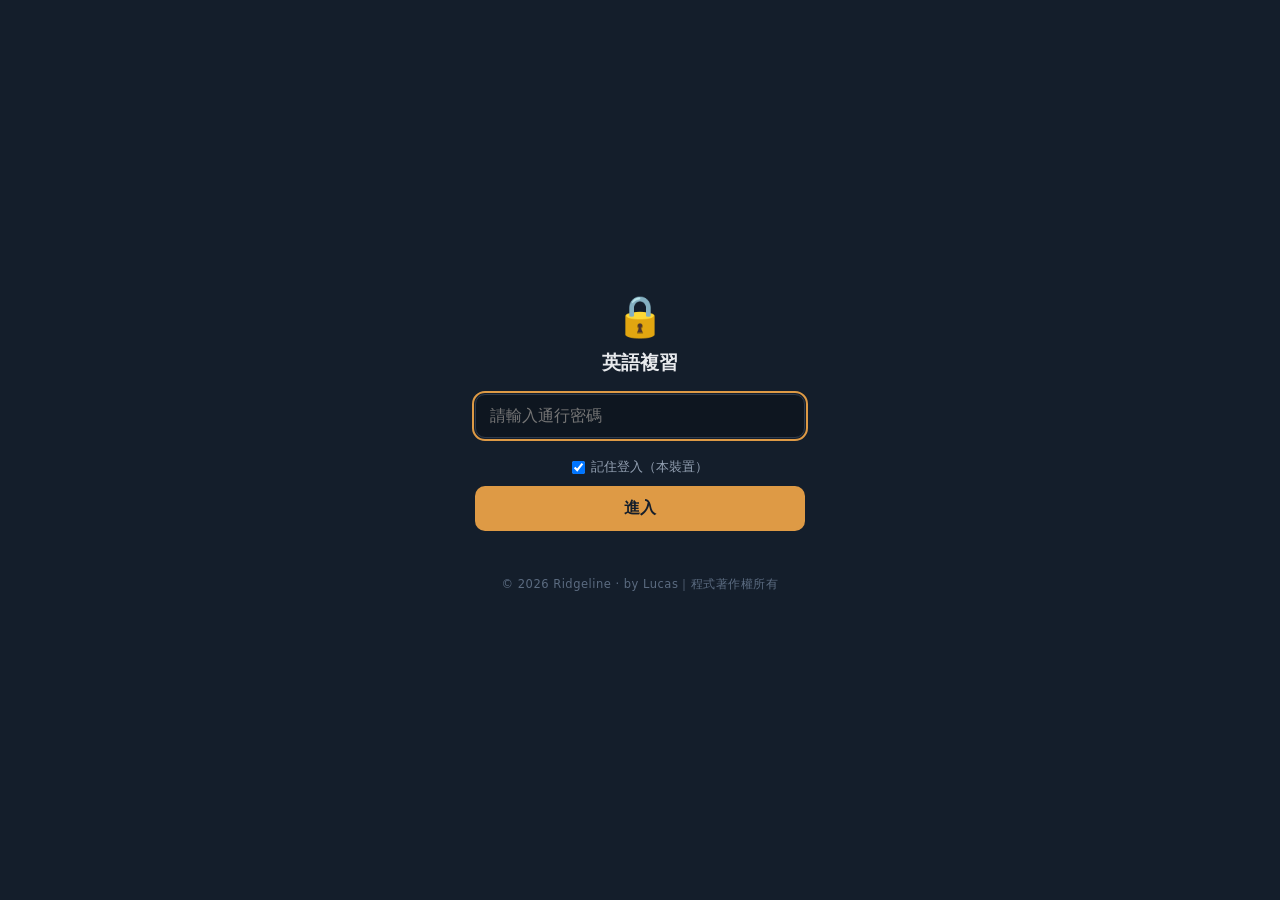
